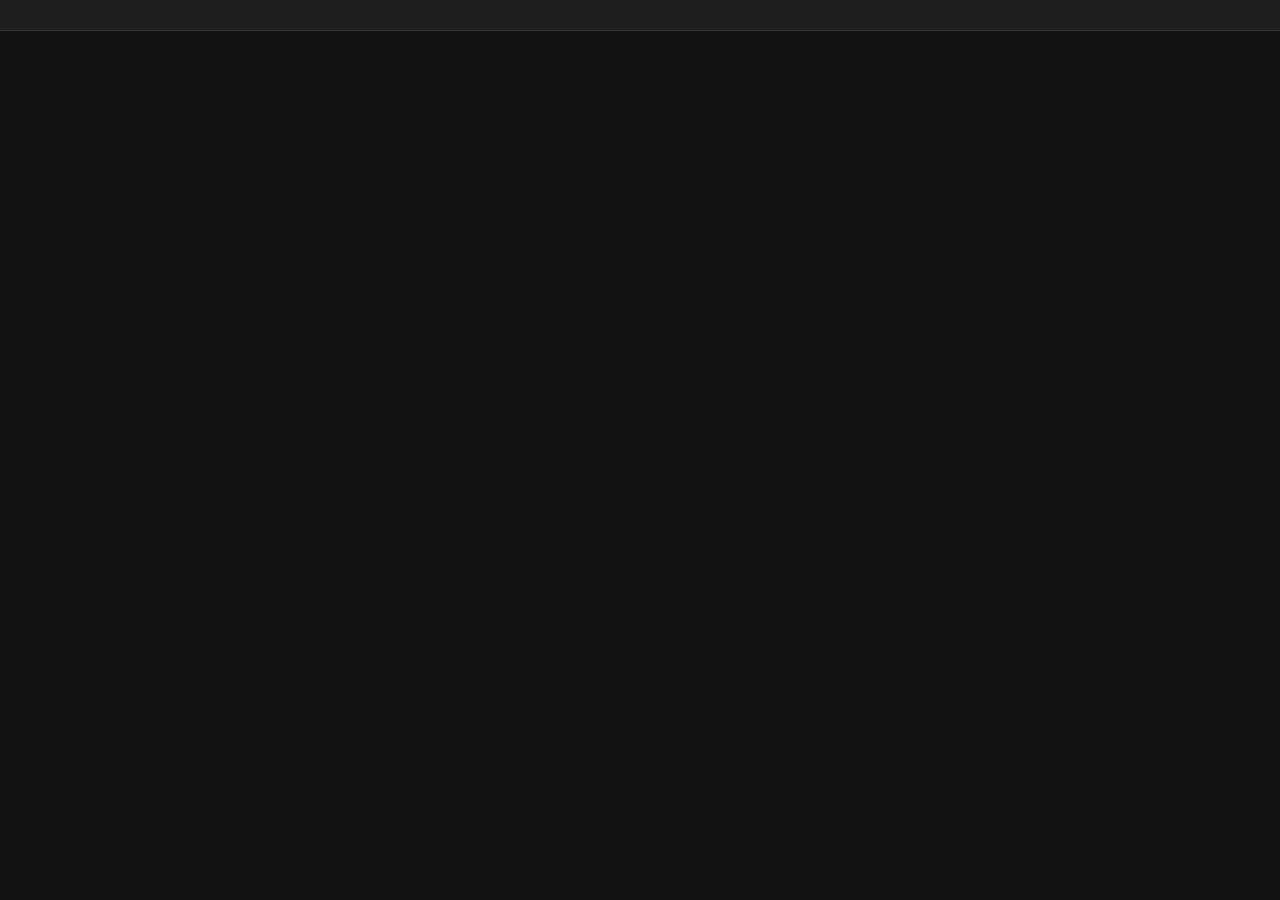
==== index.html @ a0a4b26e "Update index.html" ====
<!DOCTYPE html>
<html lang="en">
<head>
<meta charset="UTF-8">
<meta name="viewport" content="width=device-width, initial-scale=1.0">
<title>Pokémon Ultimate Hub</title>
<link rel="icon" type="image/png" href="https://raw.githubusercontent.com/PokeAPI/sprites/master/sprites/items/poke-ball.png">
<style>
  :root {
    --bg: #121212;
    --card-bg: #1e1e1e;
    --text: #ffffff;
    --dim: #aaaaaa;
    --primary: #3b82f6;
    --secondary: #8b5cf6;
    --danger: #ef4444;
    --success: #10b981;
    --border: #333333;
  }
  body {
    font-family: system-ui, -apple-system, sans-serif;
    background-color: var(--bg);
    color: var(--text);
    margin: 0;
    padding: 0;
  }
  
  /* Navbar */
  nav {
    background: var(--card-bg);
    padding: 15px 20px;
    border-bottom: 1px solid var(--border);
    display: flex;
    justify-content: center;
    gap: 20px;
  }
  nav button {
    background: transparent;
    color: var(--dim);
    border: 1px solid transparent;
    font-size: 16px;
    cursor: pointer;
    padding: 8px 16px;
    border-radius: 8px;
    transition: 0.2s;
  }
  nav button:hover { color: var(--text); background: rgba(255,255,255,0.1); }
  nav button.active { color: var(--text); border-color: var(--primary); background: rgba(59, 130, 246, 0.1); }

  .view { display: none; padding: 20px; max-width: 1200px; margin: 0 auto; }
  .view.active { display: block; }

  h1, h2 { text-align: center; margin-bottom: 30px; }

  /* Home View */
  .home-container {
    display: flex;
    flex-wrap: wrap;
    justify-content: center;
    gap: 30px;
    margin-top: 50px;
  }
  .big-btn {
    background: var(--card-bg);
    border: 2px solid var(--border);
    border-radius: 16px;
    width: 300px;
    padding: 40px 20px;
    text-align: center;
    cursor: pointer;
    transition: 0.3s;
  }
  .big-btn:hover { transform: translateY(-5px); border-color: var(--primary); box-shadow: 0 10px 20px rgba(0,0,0,0.5); }
  .big-btn h2 { margin: 0 0 15px 0; color: var(--primary); }
  .big-btn.purple h2 { color: var(--secondary); }
  .big-btn.purple:hover { border-color: var(--secondary); }
  .big-btn p { color: var(--dim); margin: 0; }

  /* Search Component */
  .search-container { max-width: 600px; margin: 0 auto 30px; position: relative; }
  input[type="text"] {
    width: 100%; padding: 15px; font-size: 16px;
    background: var(--card-bg); border: 1px solid var(--border);
    color: var(--text); border-radius: 8px; box-sizing: border-box;
  }
  .search-results {
    position: absolute; top: 100%; left: 0; right: 0;
    background: var(--card-bg); border: 1px solid var(--border);
    border-top: none; border-radius: 0 0 8px 8px;
    max-height: 300px; overflow-y: auto; z-index: 10; display: none;
  }
  .search-item { display: flex; align-items: center; padding: 10px; border-bottom: 1px solid var(--border); }
  .search-item:last-child { border-bottom: none; }
  .search-item img { width: 50px; height: 50px; margin-right: 15px; }
  .search-item span { flex-grow: 1; text-transform: capitalize; font-weight: bold; }
  
  .btn-add { background: var(--success); color: white; border: none; padding: 8px 12px; border-radius: 4px; cursor: pointer; font-weight: bold; }
  .btn-add:hover { opacity: 0.9; }

  /* Counters View */
  #countersResult {
    background: var(--card-bg); border: 1px solid var(--border);
    border-radius: 12px; padding: 20px; max-width: 600px; margin: 0 auto; text-align: center;
    display: none;
  }
  .types-badges span {
    display: inline-block; padding: 5px 10px; margin: 0 5px; border-radius: 4px; font-weight: bold; text-transform: uppercase; font-size: 12px; border: 1px solid rgba(255,255,255,0.3);
  }
  .weakness-row { display: flex; align-items: center; margin-top: 15px; background: rgba(0,0,0,0.2); padding: 10px; border-radius: 8px; text-align: left; }
  .w-label { width: 80px; font-weight: bold; font-size: 14px; }
  .w-types { flex-grow: 1; display: flex; flex-wrap: wrap; gap: 5px; }
  .w-types span { font-size: 12px; padding: 3px 8px; border-radius: 4px; background: #333; }

  /* Team Builder View */
  .team-grid { display: grid; grid-template-columns: repeat(auto-fill, minmax(320px, 1fr)); gap: 20px; }
  .poke-card { background: var(--card-bg); border: 1px solid var(--border); border-radius: 8px; padding: 15px; }
  .poke-header { display: flex; align-items: center; margin-bottom: 15px; }
  .poke-header img { width: 80px; height: 80px; }
  .poke-info { flex-grow: 1; margin-left: 10px; }
  .poke-info h3 { margin: 0 0 5px 0; text-transform: capitalize; }
  .level-input { width: 50px; background: #000; color: #fff; border: 1px solid var(--border); padding: 4px; text-align: center; border-radius: 4px; }
  
  .stats-table { width: 100%; border-collapse: collapse; font-size: 13px; }
  .stats-table th, .stats-table td { text-align: center; padding: 4px 2px; }
  .stats-table th { color: var(--dim); font-weight: normal; }
  .stats-table td.stat-name { text-align: left; font-weight: bold; }
  .stats-table input { width: 45px; background: #000; color: #fff; border: 1px solid var(--border); padding: 4px; text-align: center; border-radius: 4px; }
  .final-stat { font-weight: bold; color: var(--primary); font-size: 15px; }
  .remove-btn { background: var(--danger); color: white; border: none; width: 100%; padding: 8px; margin-top: 15px; border-radius: 4px; cursor: pointer; font-weight: bold; }

</style>
</head>
<body>

<nav id="navbar">
  <button onclick="switchView('home')"
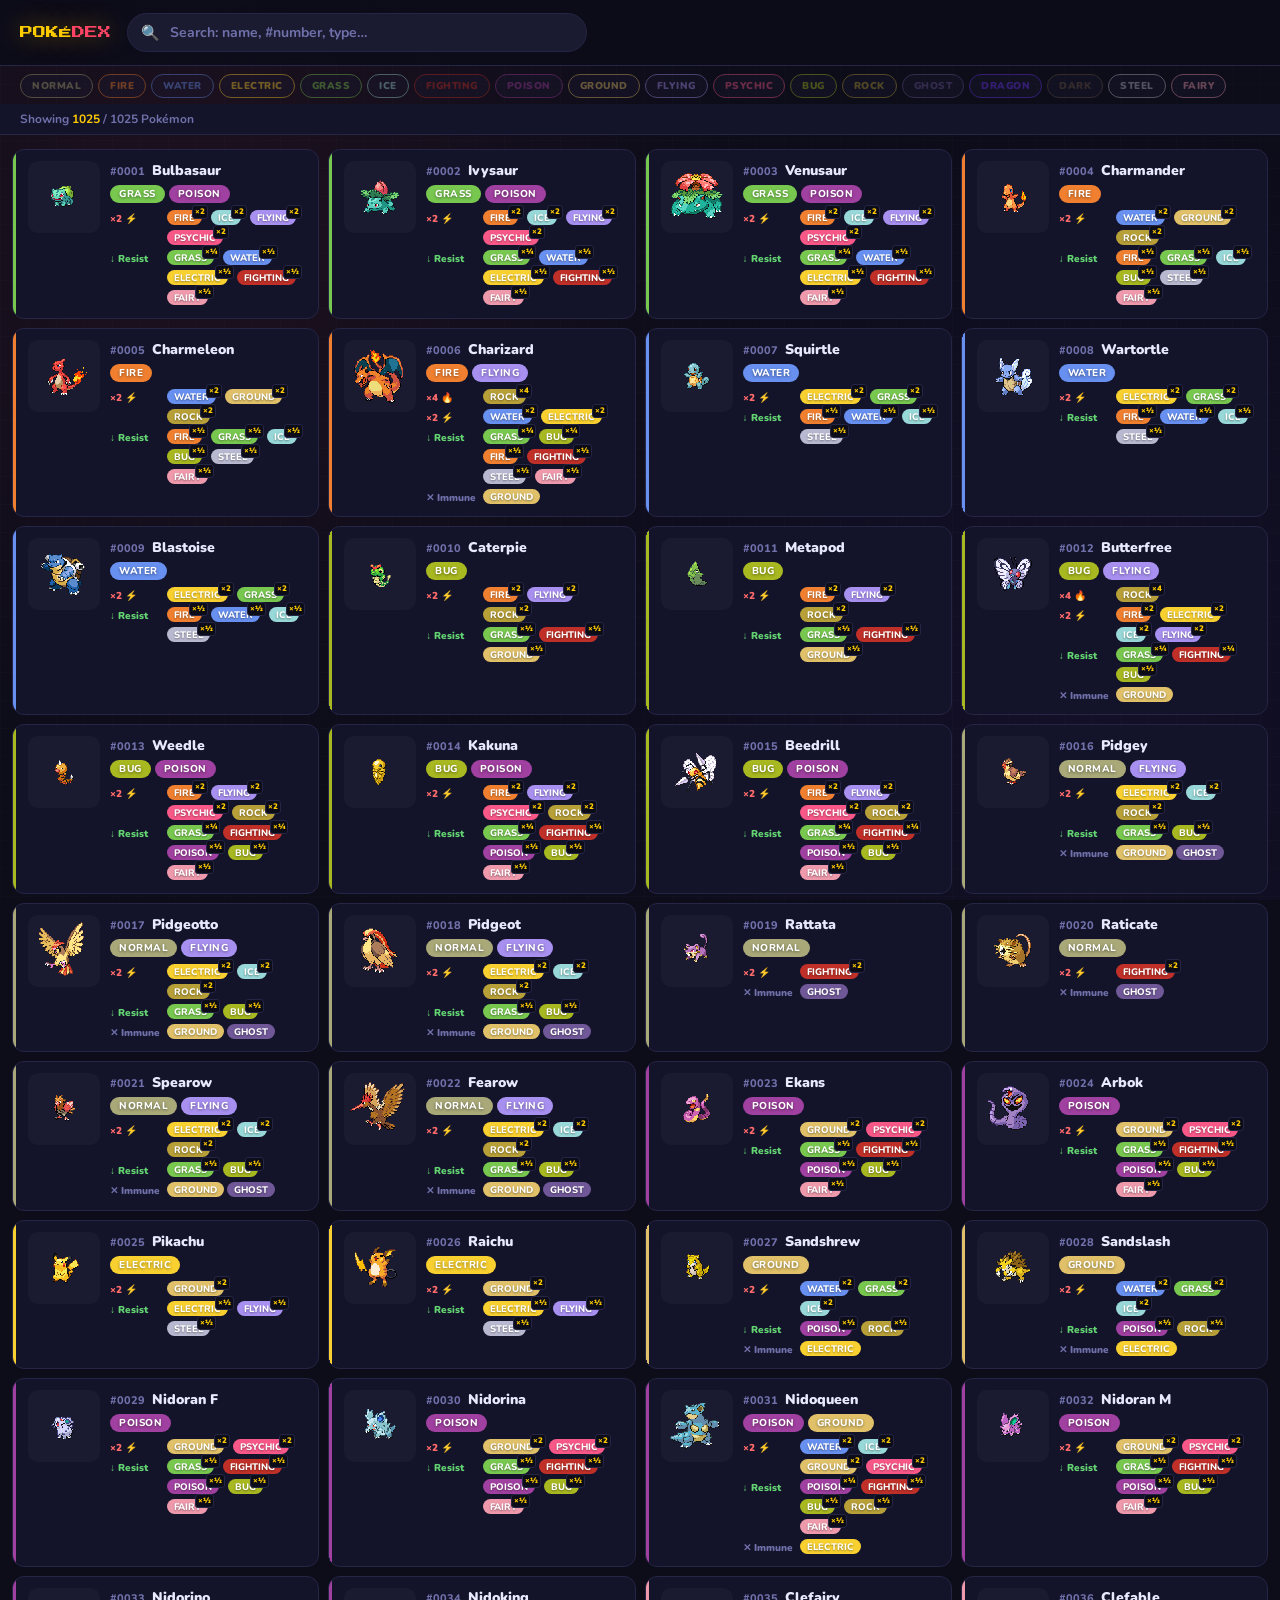
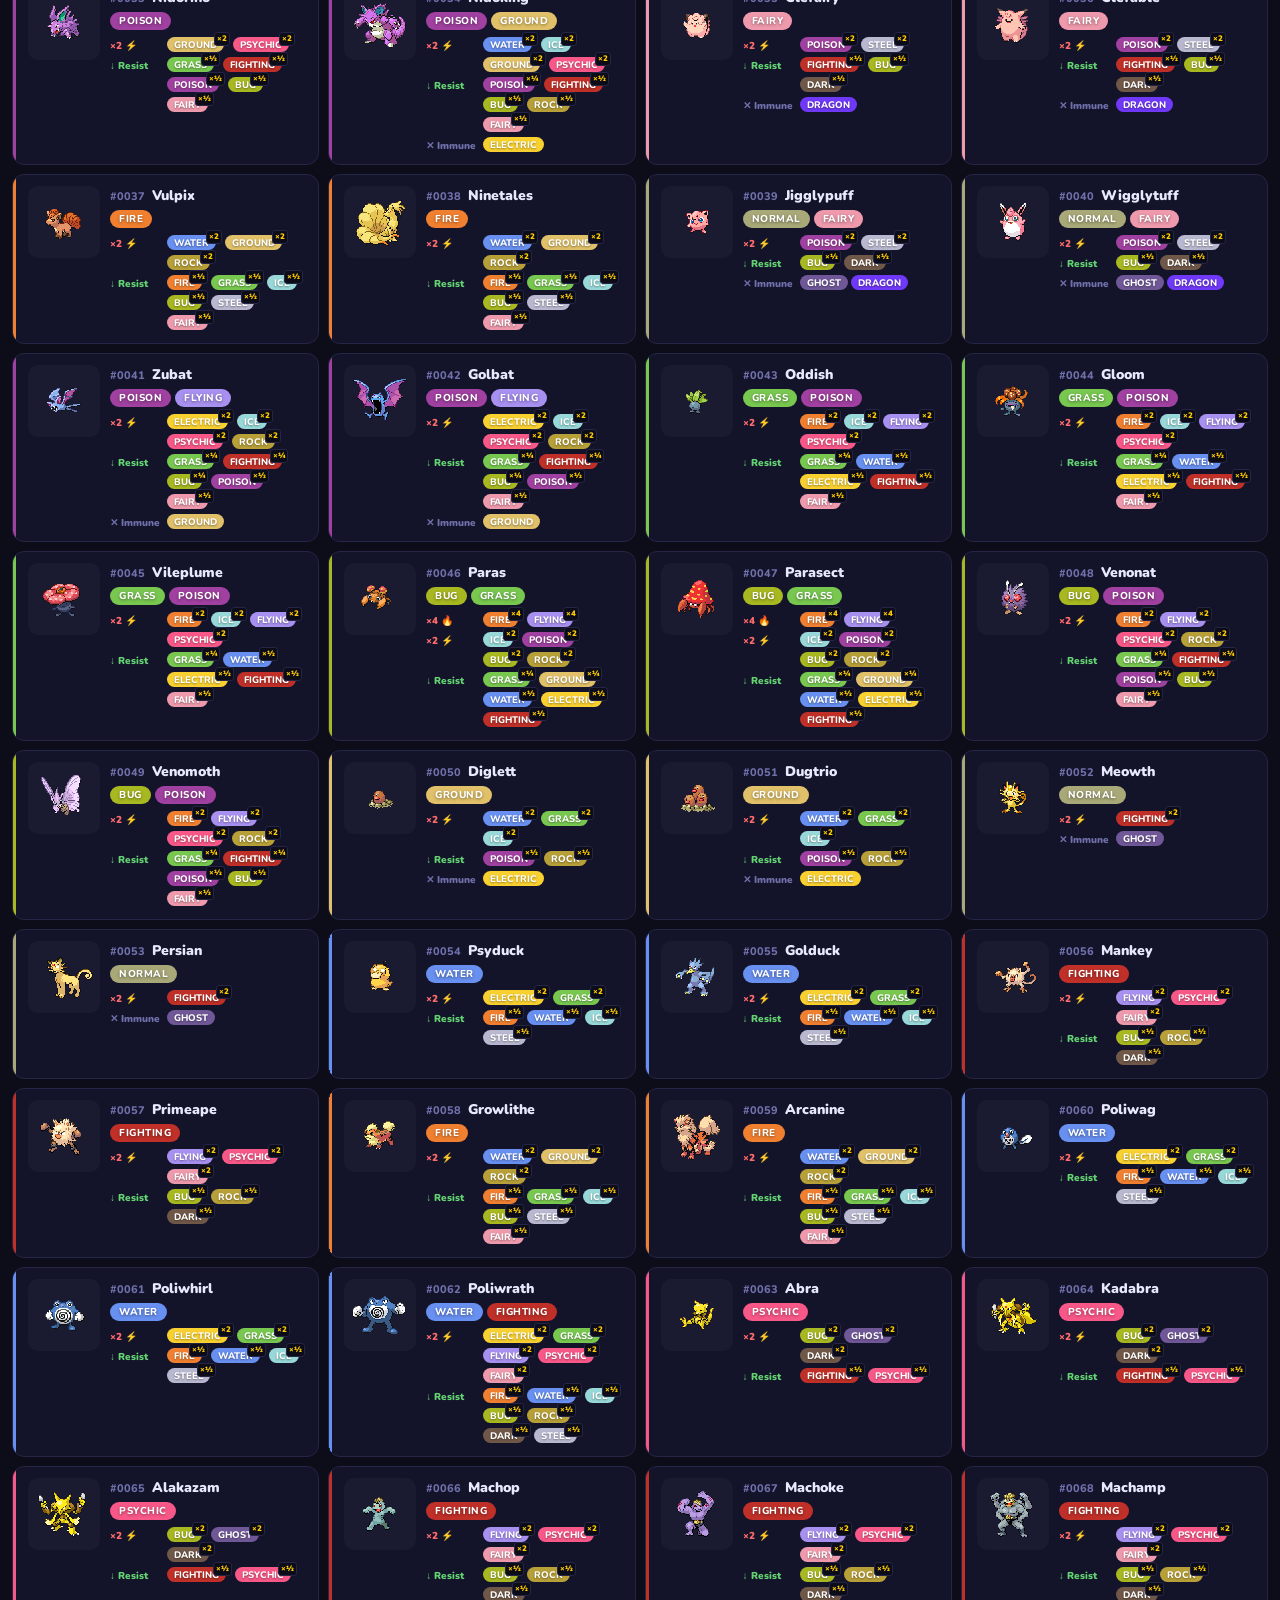
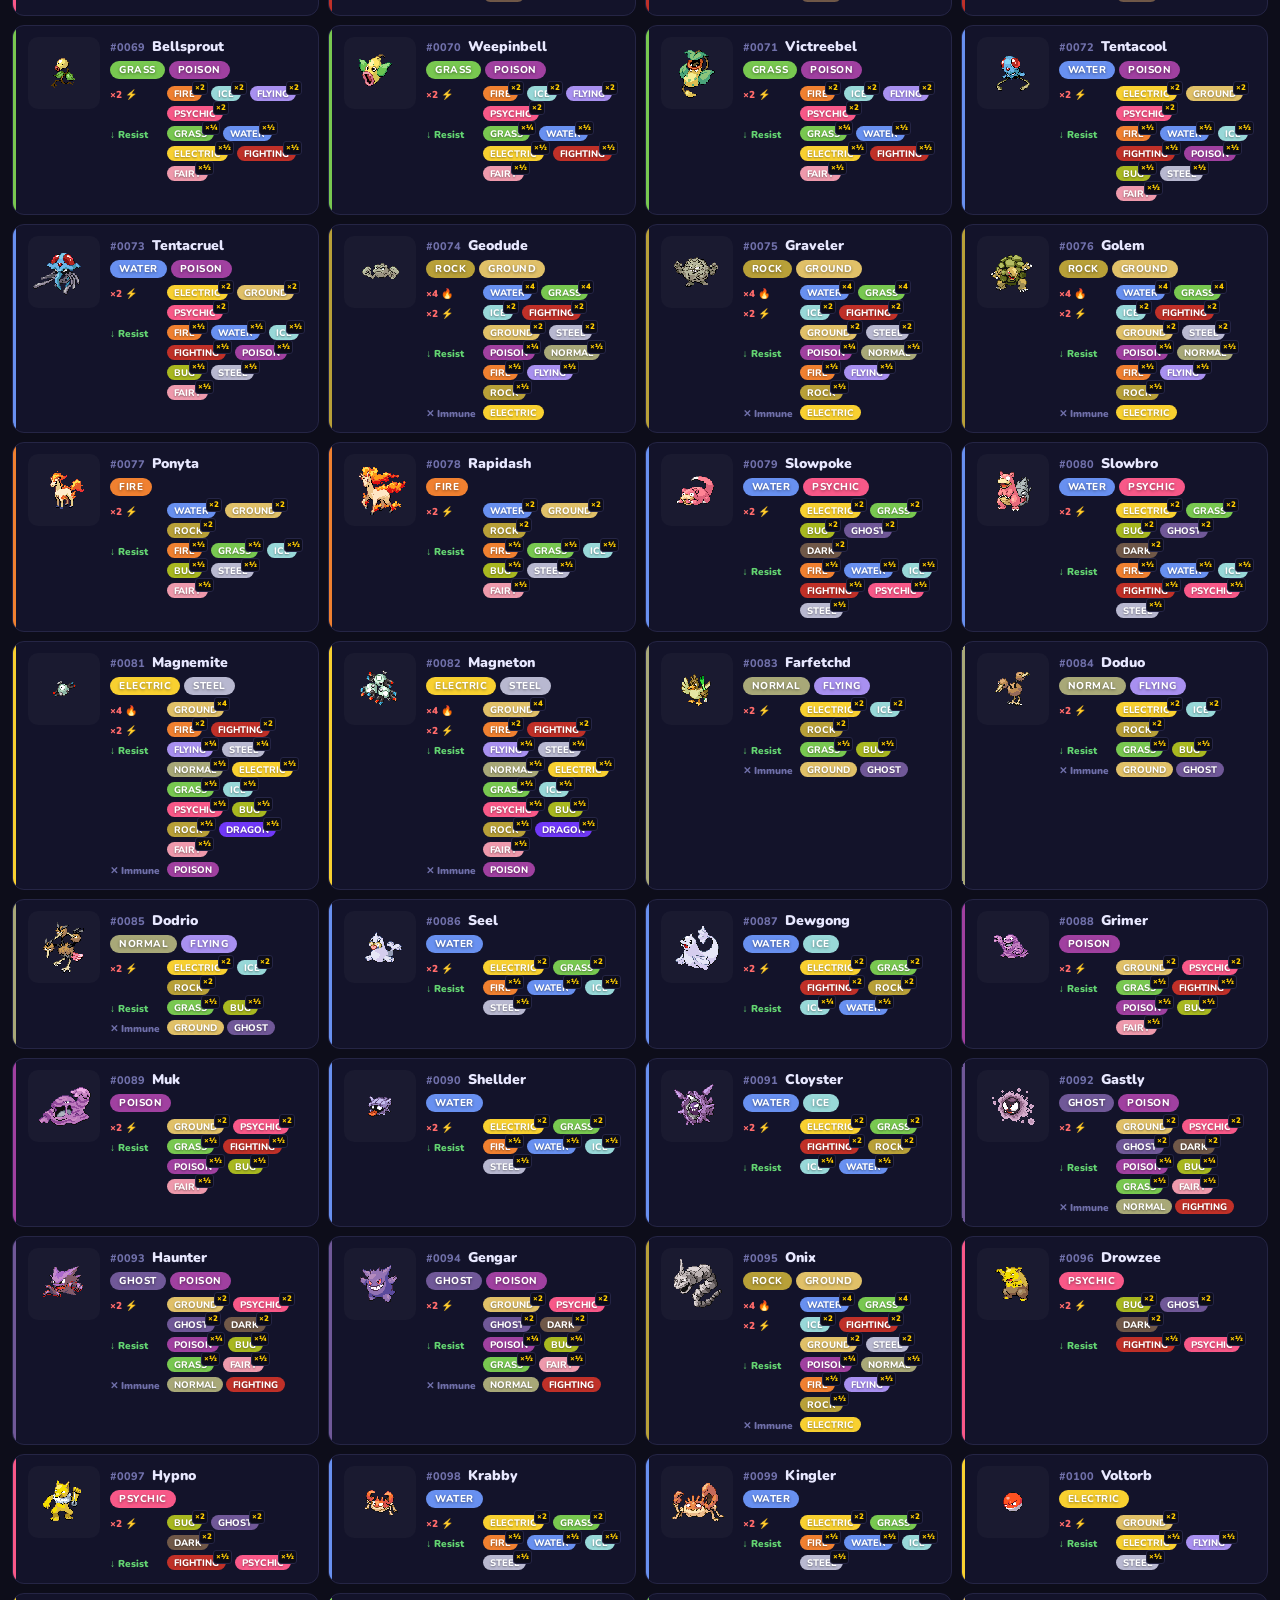
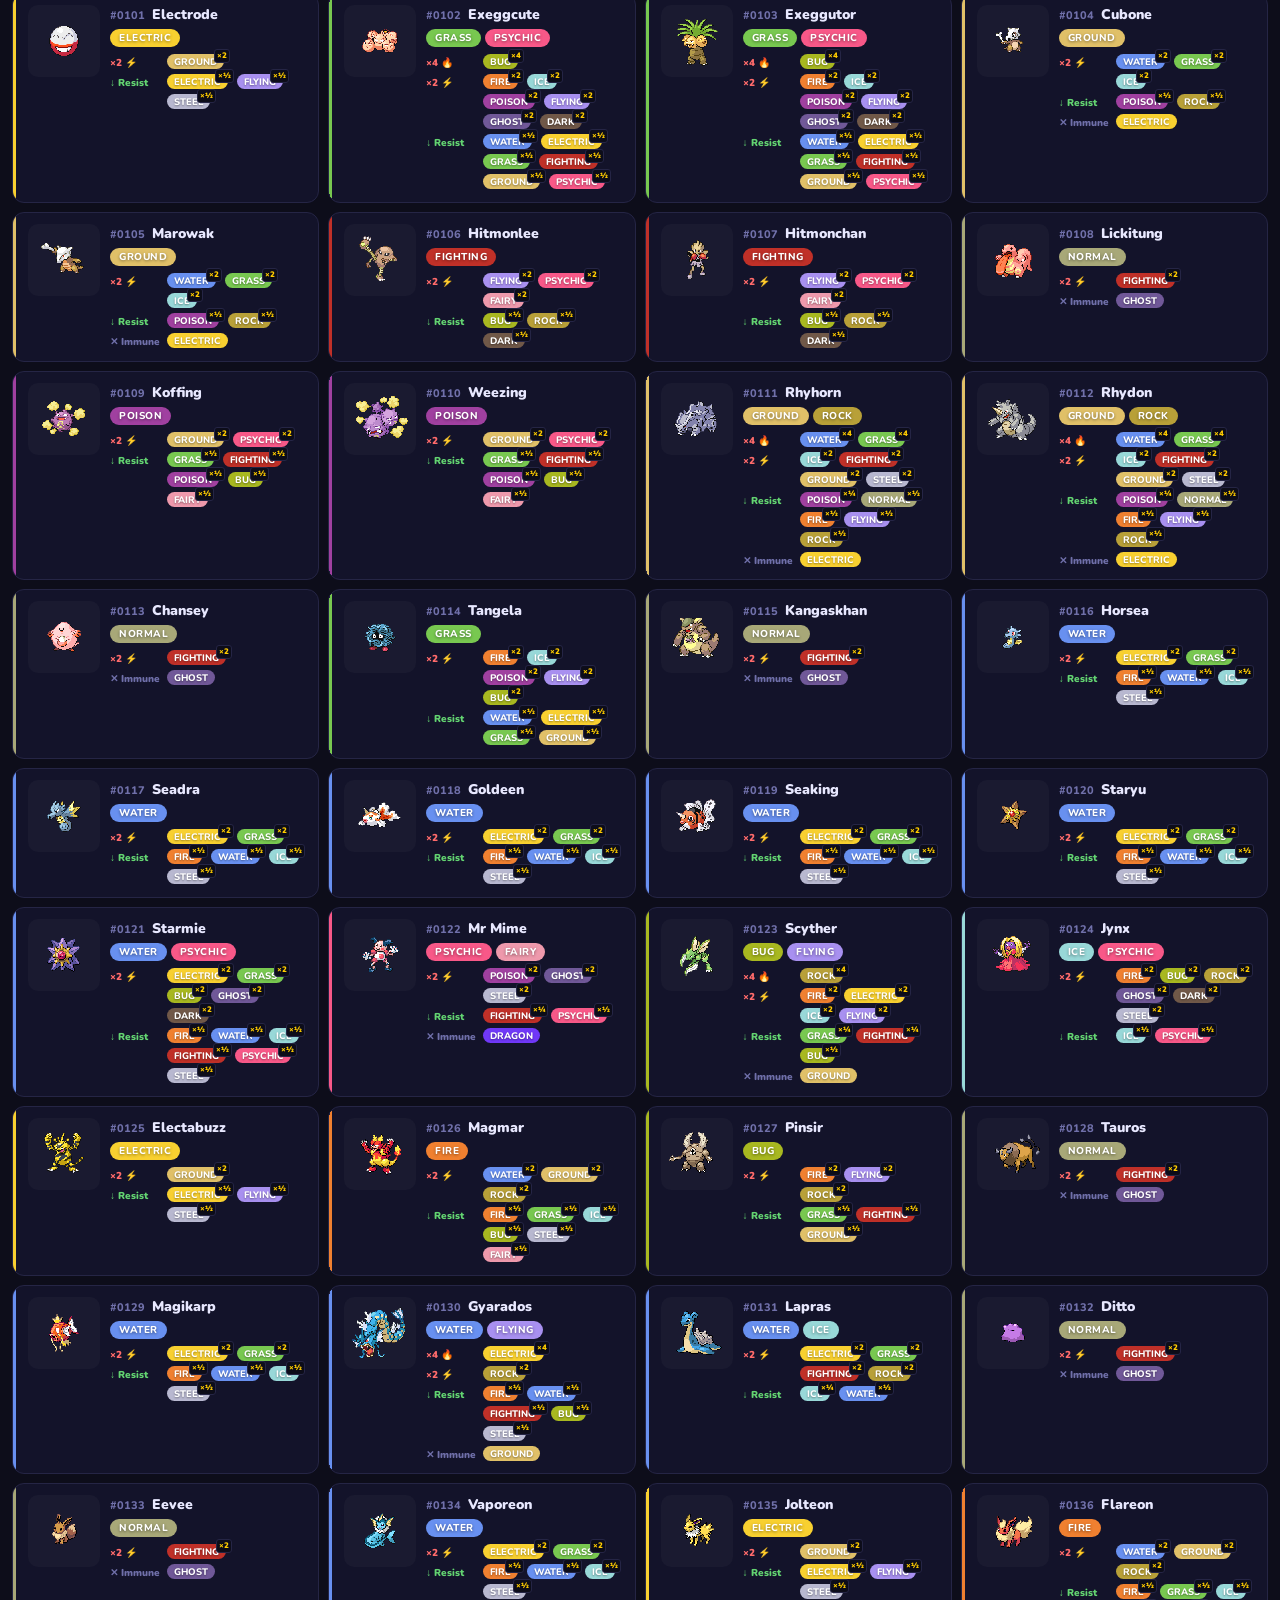
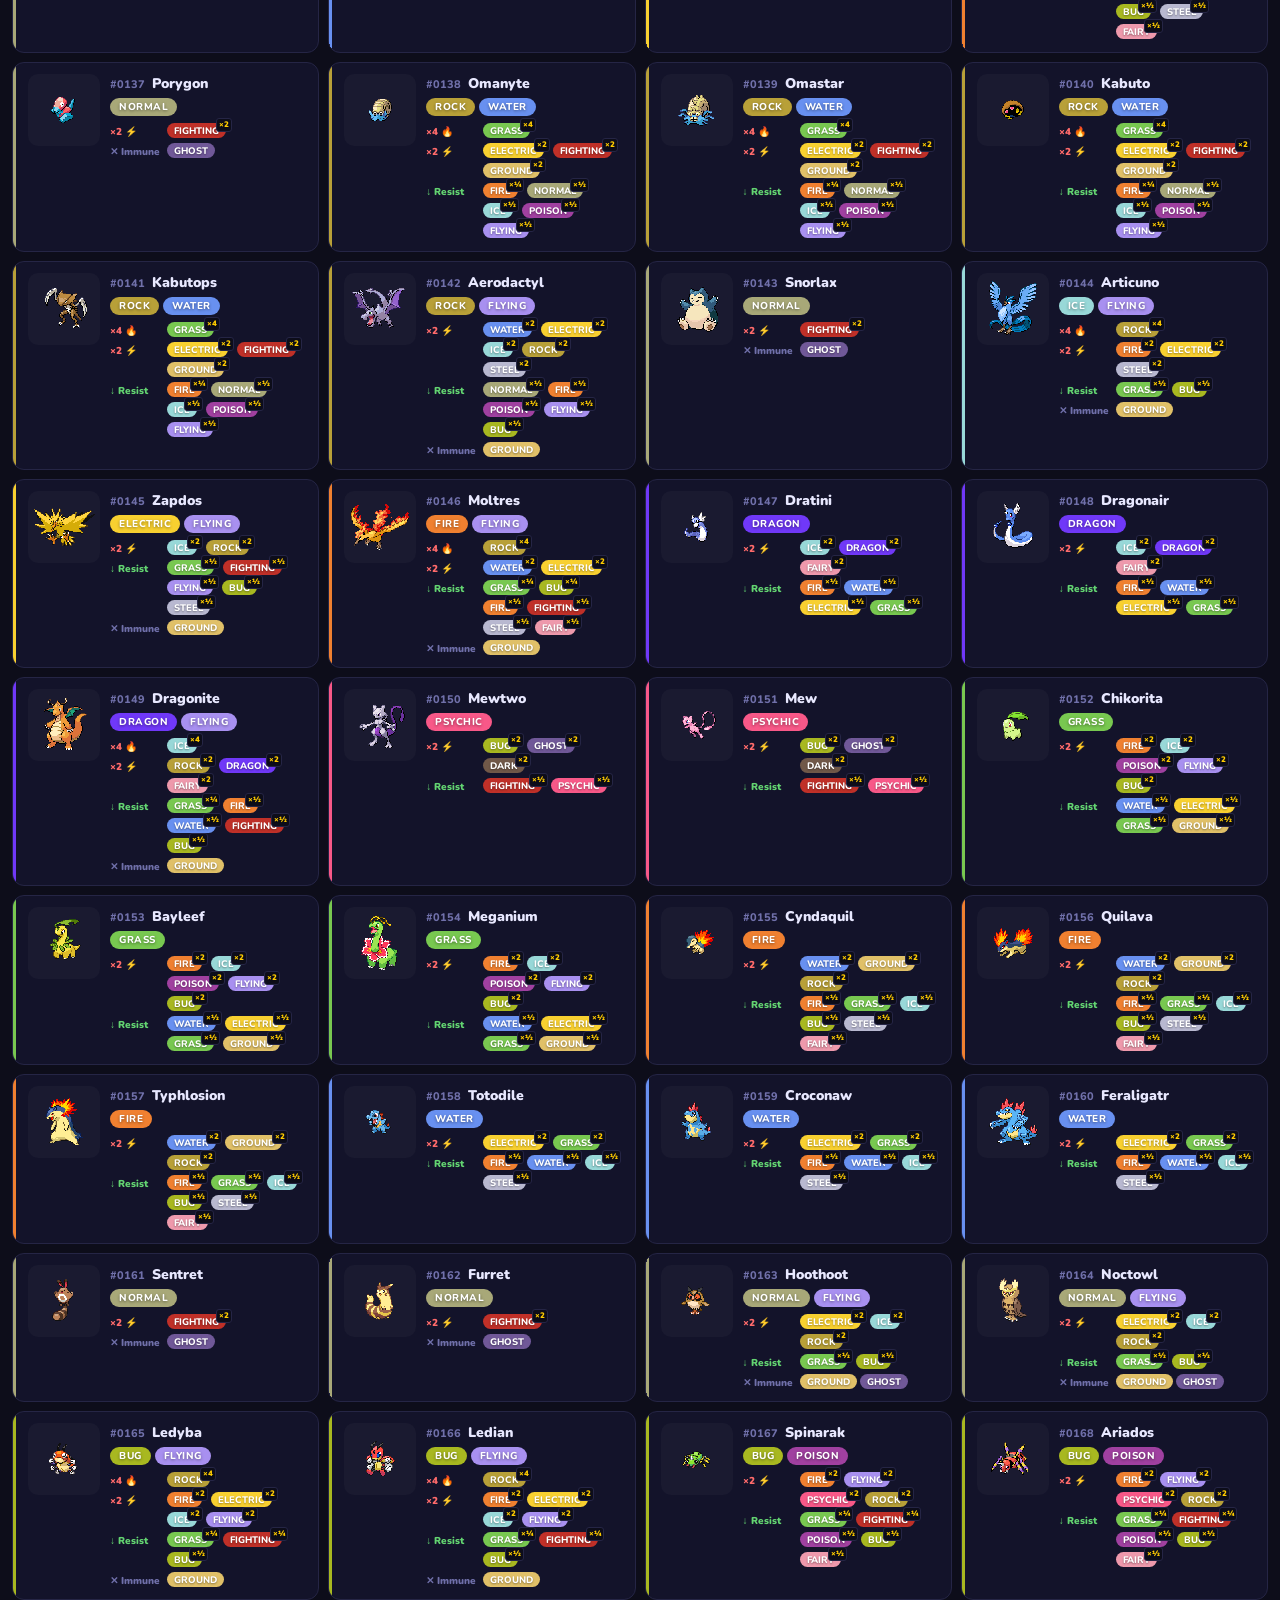
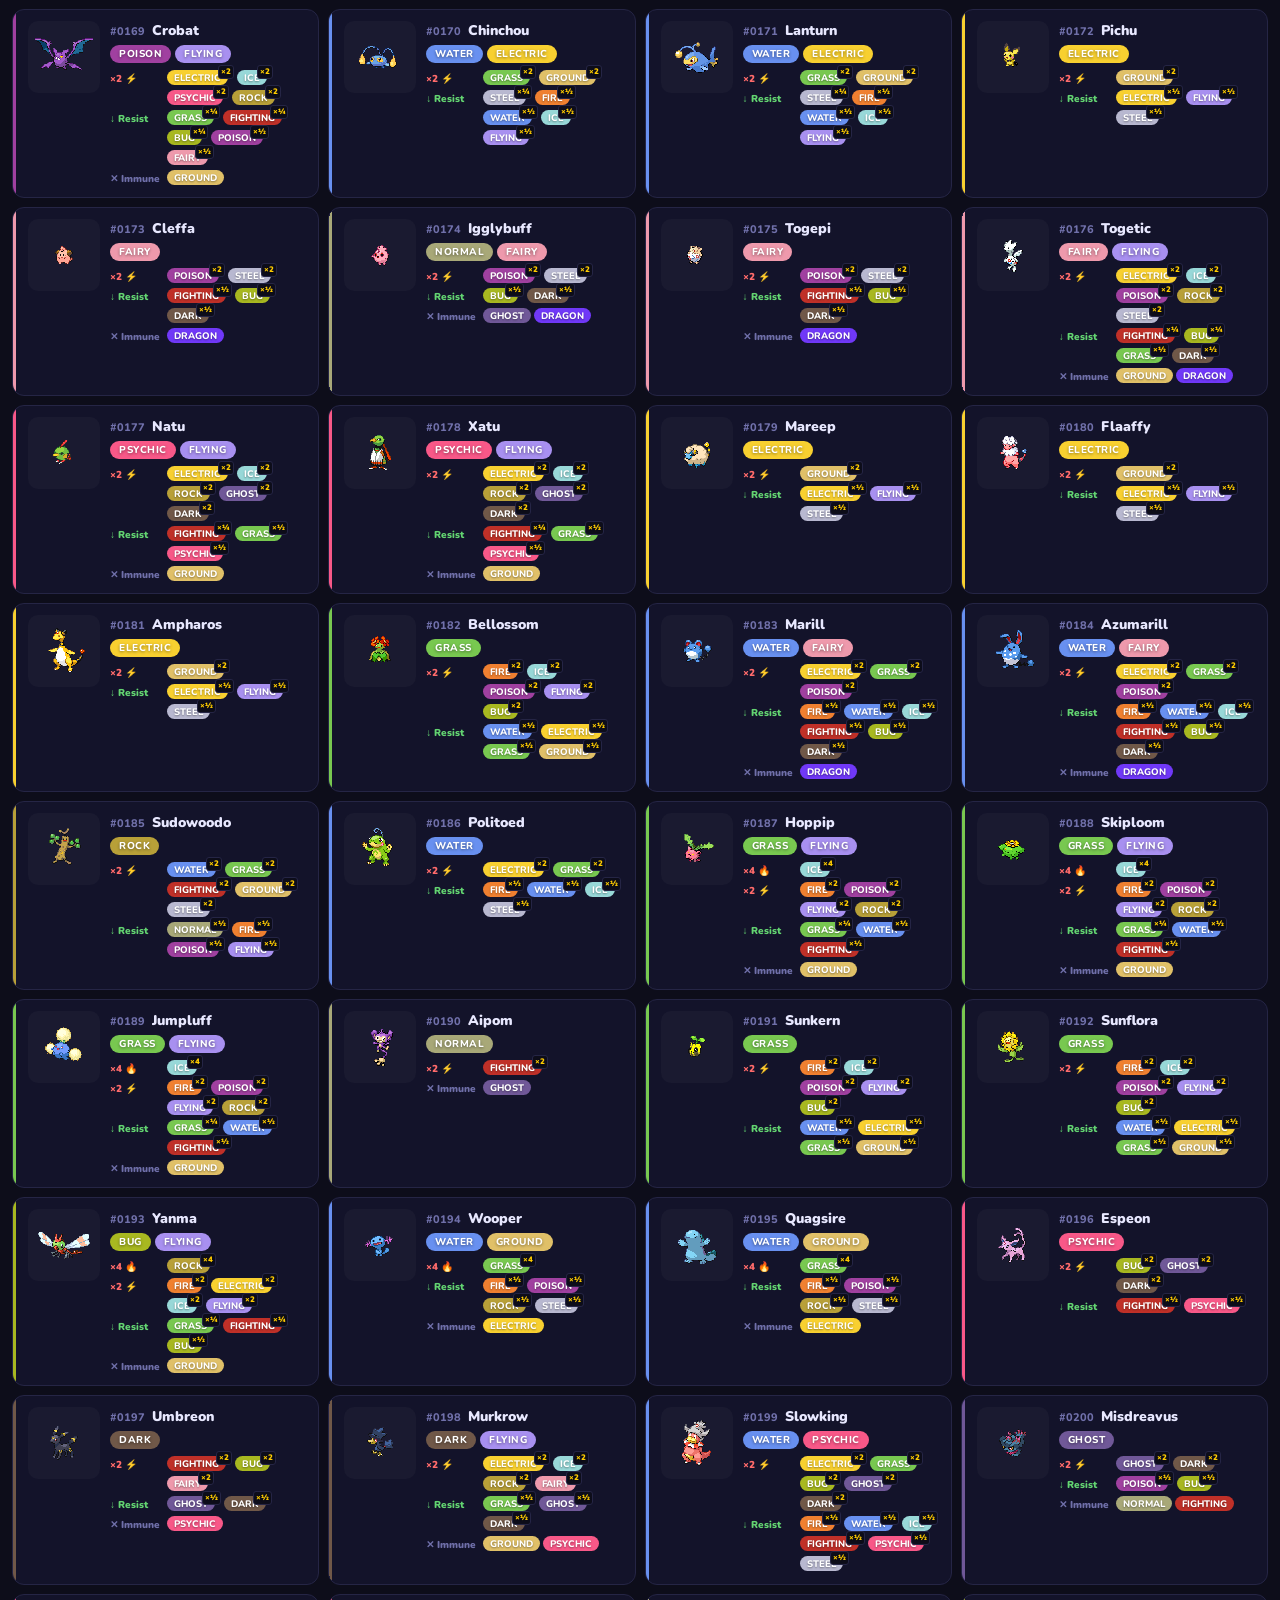
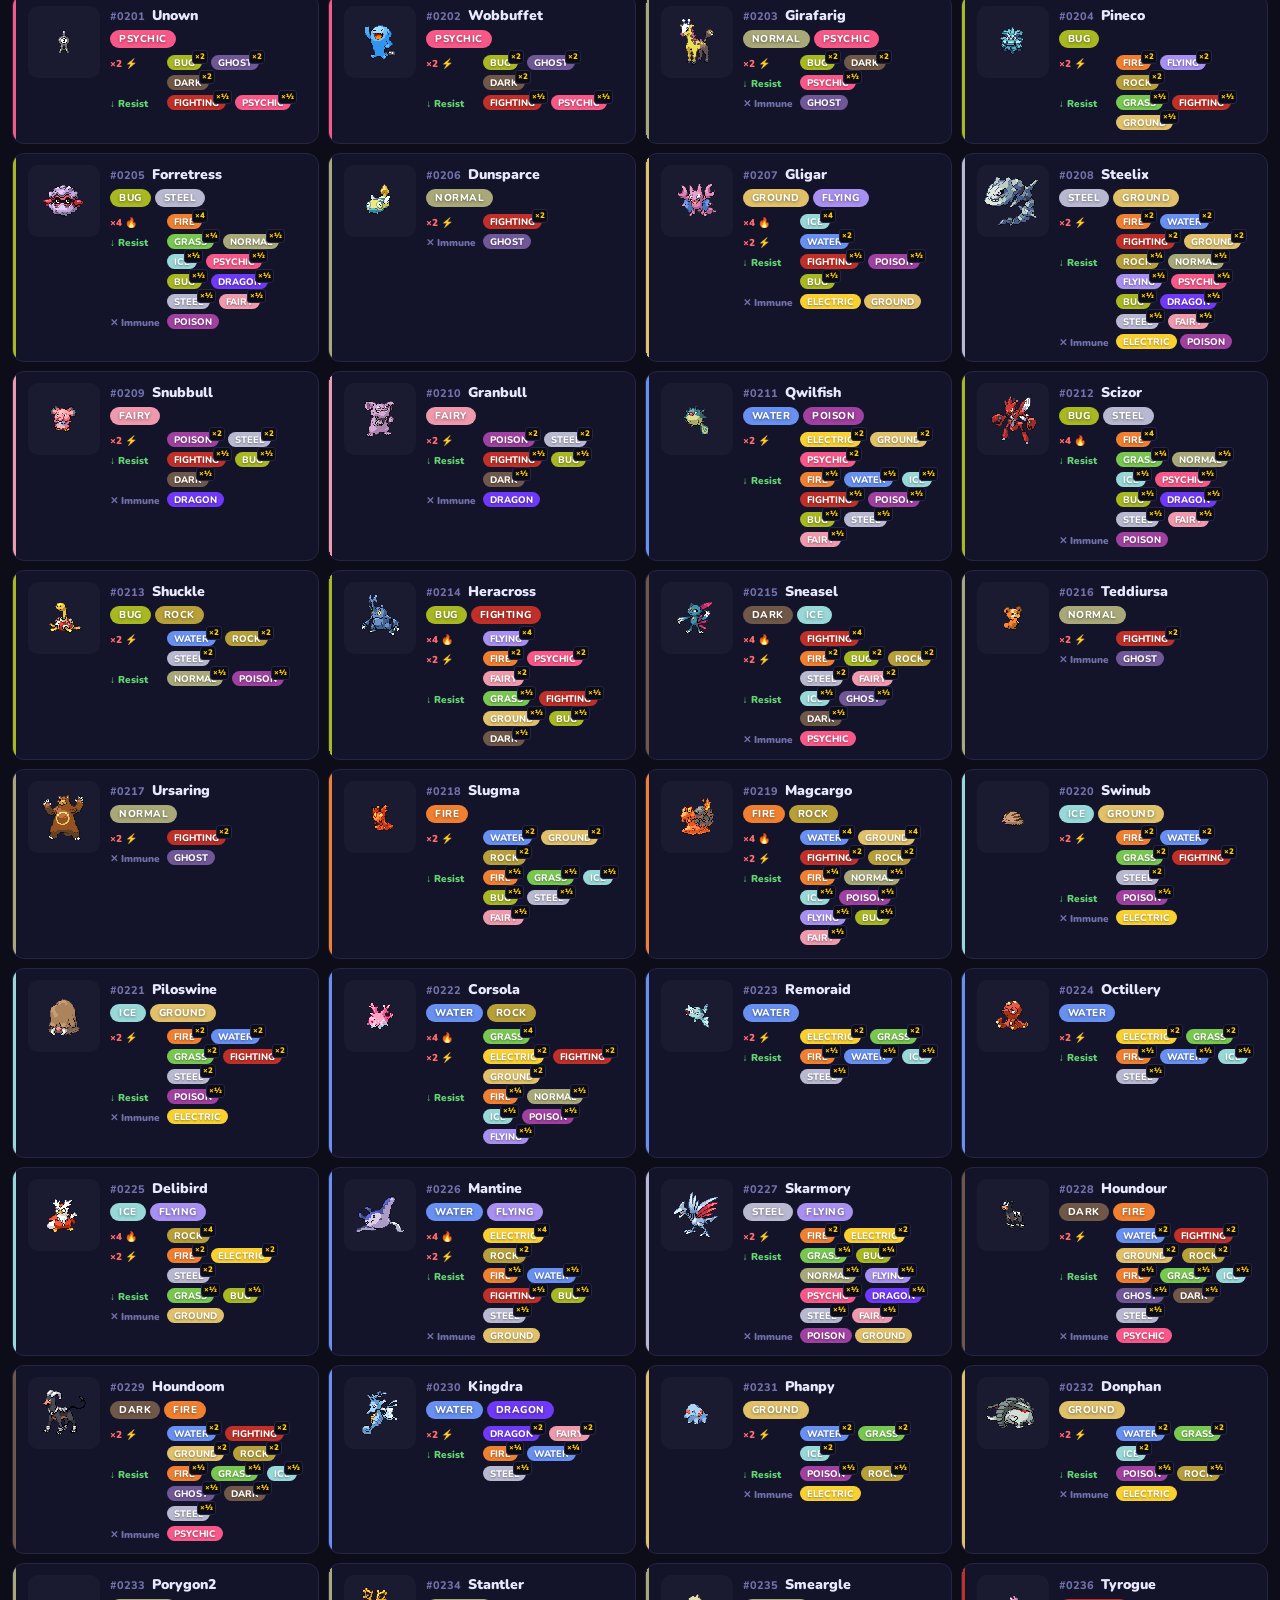
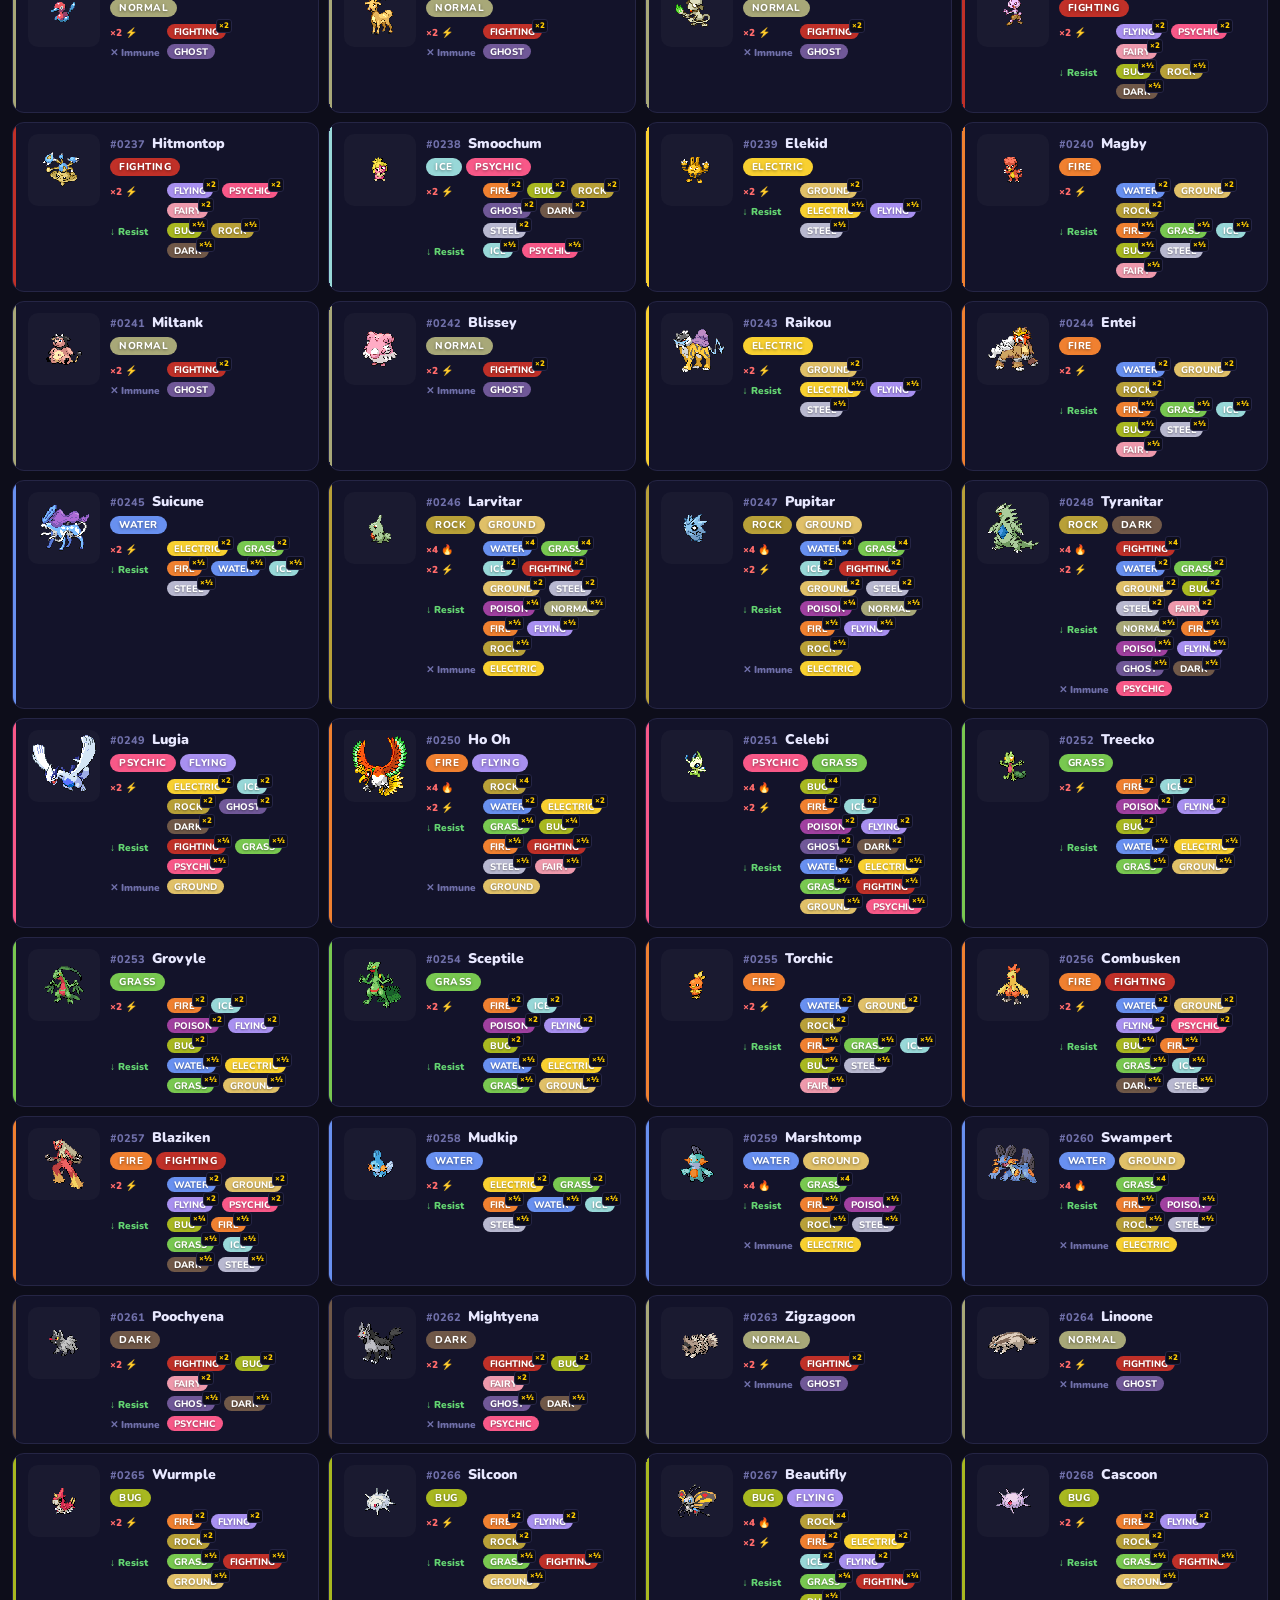
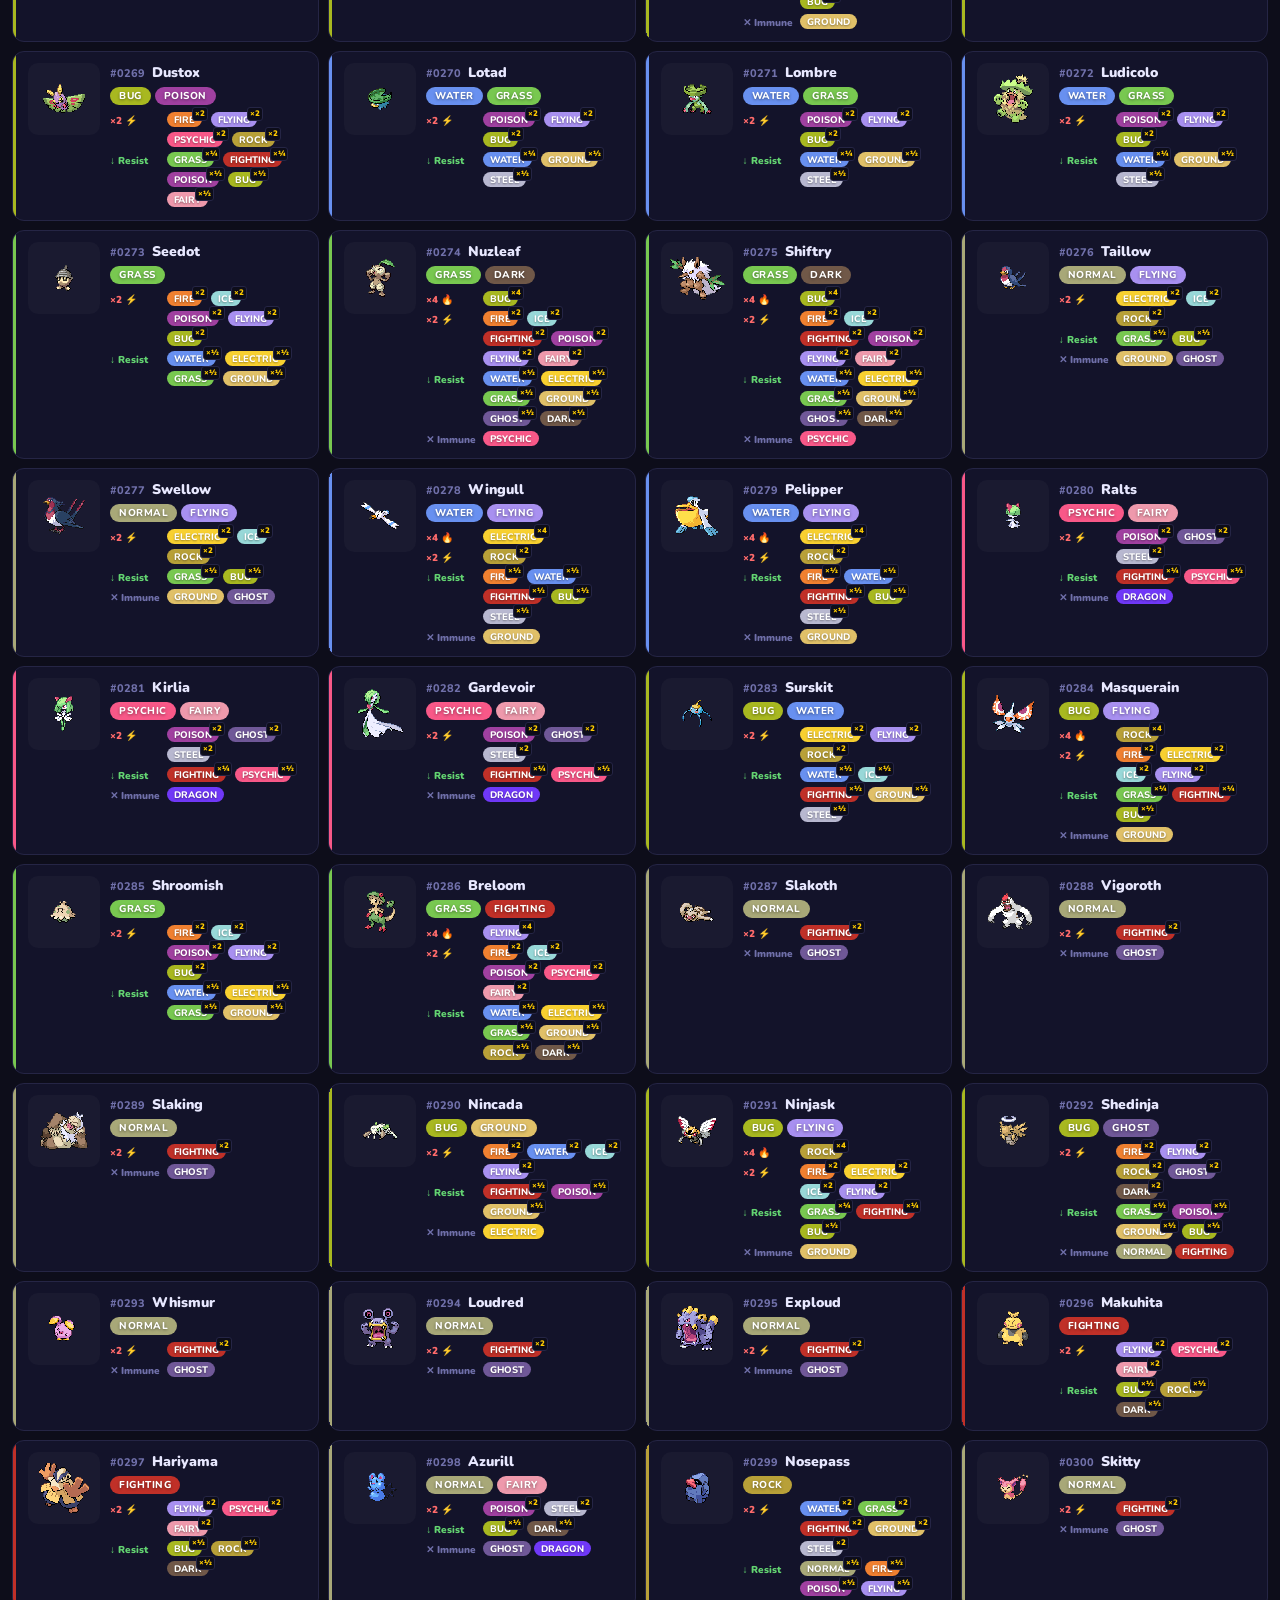
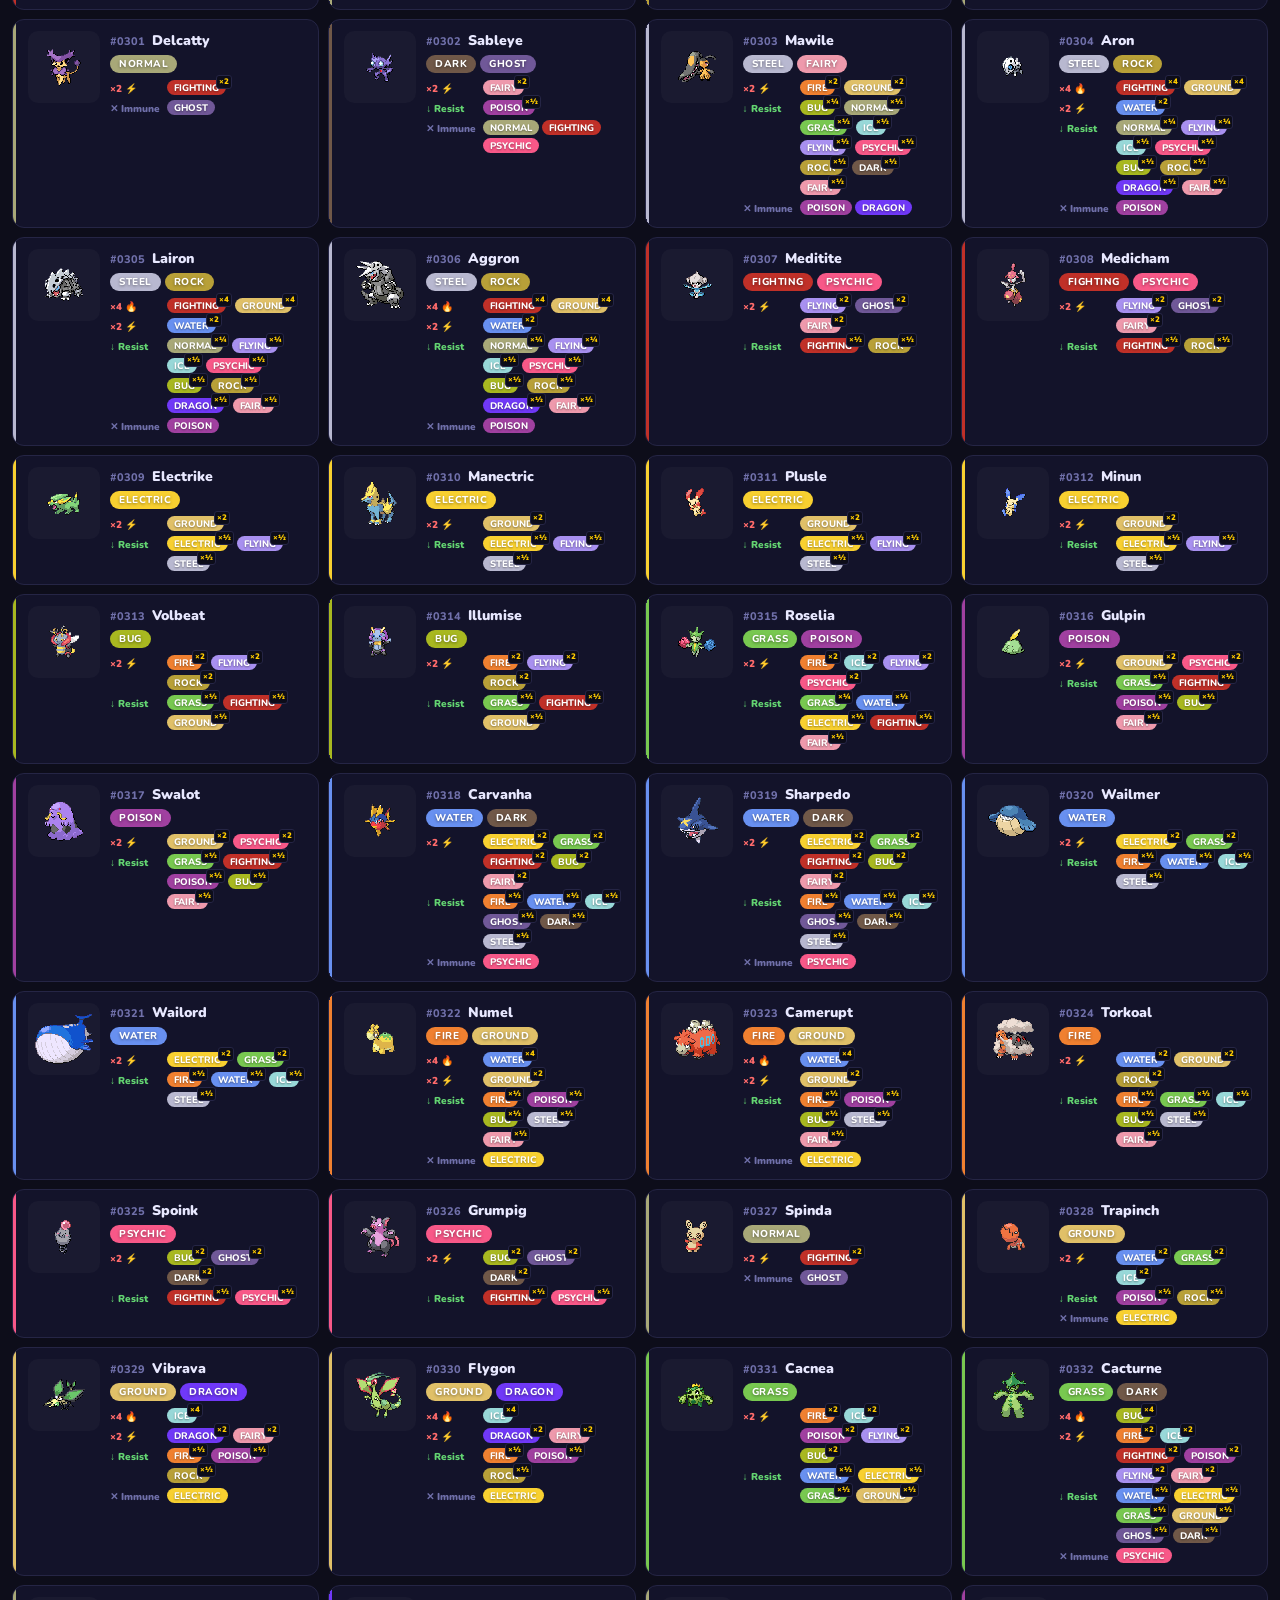
==== commit 8c467d46: "Update index.html" ====
--- a/index.html
+++ b/index.html
@@ -2,135 +2,233 @@
 <html lang="en">
 <head>
 <meta charset="UTF-8">
-<meta name="viewport" content="width=device-width, initial-scale=1.0">
-<title>Pokémon Ultimate Hub</title>
-<link rel="icon" type="image/png" href="https://raw.githubusercontent.com/PokeAPI/sprites/master/sprites/items/poke-ball.png">
+<meta name="viewport" content="width=device-width,initial-scale=1.0">
+<title>Pokédex — Type Chart</title>
+<link rel="icon" type="image/png" href="[data-uri]">
+<link href="https://fonts.googleapis.com/css2?family=Press+Start+2P&family=Nunito:wght@400;700;800;900&display=swap" rel="stylesheet">
 <style>
-  :root {
-    --bg: #121212;
-    --card-bg: #1e1e1e;
-    --text: #ffffff;
-    --dim: #aaaaaa;
-    --primary: #3b82f6;
-    --secondary: #8b5cf6;
-    --danger: #ef4444;
-    --success: #10b981;
-    --border: #333333;
-  }
-  body {
-    font-family: system-ui, -apple-system, sans-serif;
-    background-color: var(--bg);
-    color: var(--text);
-    margin: 0;
-    padding: 0;
-  }
-  
-  /* Navbar */
-  nav {
-    background: var(--card-bg);
-    padding: 15px 20px;
-    border-bottom: 1px solid var(--border);
-    display: flex;
-    justify-content: center;
-    gap: 20px;
-  }
-  nav button {
-    background: transparent;
-    color: var(--dim);
-    border: 1px solid transparent;
-    font-size: 16px;
-    cursor: pointer;
-    padding: 8px 16px;
-    border-radius: 8px;
-    transition: 0.2s;
-  }
-  nav button:hover { color: var(--text); background: rgba(255,255,255,0.1); }
-  nav button.active { color: var(--text); border-color: var(--primary); background: rgba(59, 130, 246, 0.1); }
-
-  .view { display: none; padding: 20px; max-width: 1200px; margin: 0 auto; }
-  .view.active { display: block; }
-
-  h1, h2 { text-align: center; margin-bottom: 30px; }
-
-  /* Home View */
-  .home-container {
-    display: flex;
-    flex-wrap: wrap;
-    justify-content: center;
-    gap: 30px;
-    margin-top: 50px;
-  }
-  .big-btn {
-    background: var(--card-bg);
-    border: 2px solid var(--border);
-    border-radius: 16px;
-    width: 300px;
-    padding: 40px 20px;
-    text-align: center;
-    cursor: pointer;
-    transition: 0.3s;
-  }
-  .big-btn:hover { transform: translateY(-5px); border-color: var(--primary); box-shadow: 0 10px 20px rgba(0,0,0,0.5); }
-  .big-btn h2 { margin: 0 0 15px 0; color: var(--primary); }
-  .big-btn.purple h2 { color: var(--secondary); }
-  .big-btn.purple:hover { border-color: var(--secondary); }
-  .big-btn p { color: var(--dim); margin: 0; }
-
-  /* Search Component */
-  .search-container { max-width: 600px; margin: 0 auto 30px; position: relative; }
-  input[type="text"] {
-    width: 100%; padding: 15px; font-size: 16px;
-    background: var(--card-bg); border: 1px solid var(--border);
-    color: var(--text); border-radius: 8px; box-sizing: border-box;
-  }
-  .search-results {
-    position: absolute; top: 100%; left: 0; right: 0;
-    background: var(--card-bg); border: 1px solid var(--border);
-    border-top: none; border-radius: 0 0 8px 8px;
-    max-height: 300px; overflow-y: auto; z-index: 10; display: none;
-  }
-  .search-item { display: flex; align-items: center; padding: 10px; border-bottom: 1px solid var(--border); }
-  .search-item:last-child { border-bottom: none; }
-  .search-item img { width: 50px; height: 50px; margin-right: 15px; }
-  .search-item span { flex-grow: 1; text-transform: capitalize; font-weight: bold; }
-  
-  .btn-add { background: var(--success); color: white; border: none; padding: 8px 12px; border-radius: 4px; cursor: pointer; font-weight: bold; }
-  .btn-add:hover { opacity: 0.9; }
-
-  /* Counters View */
-  #countersResult {
-    background: var(--card-bg); border: 1px solid var(--border);
-    border-radius: 12px; padding: 20px; max-width: 600px; margin: 0 auto; text-align: center;
-    display: none;
-  }
-  .types-badges span {
-    display: inline-block; padding: 5px 10px; margin: 0 5px; border-radius: 4px; font-weight: bold; text-transform: uppercase; font-size: 12px; border: 1px solid rgba(255,255,255,0.3);
-  }
-  .weakness-row { display: flex; align-items: center; margin-top: 15px; background: rgba(0,0,0,0.2); padding: 10px; border-radius: 8px; text-align: left; }
-  .w-label { width: 80px; font-weight: bold; font-size: 14px; }
-  .w-types { flex-grow: 1; display: flex; flex-wrap: wrap; gap: 5px; }
-  .w-types span { font-size: 12px; padding: 3px 8px; border-radius: 4px; background: #333; }
-
-  /* Team Builder View */
-  .team-grid { display: grid; grid-template-columns: repeat(auto-fill, minmax(320px, 1fr)); gap: 20px; }
-  .poke-card { background: var(--card-bg); border: 1px solid var(--border); border-radius: 8px; padding: 15px; }
-  .poke-header { display: flex; align-items: center; margin-bottom: 15px; }
-  .poke-header img { width: 80px; height: 80px; }
-  .poke-info { flex-grow: 1; margin-left: 10px; }
-  .poke-info h3 { margin: 0 0 5px 0; text-transform: capitalize; }
-  .level-input { width: 50px; background: #000; color: #fff; border: 1px solid var(--border); padding: 4px; text-align: center; border-radius: 4px; }
-  
-  .stats-table { width: 100%; border-collapse: collapse; font-size: 13px; }
-  .stats-table th, .stats-table td { text-align: center; padding: 4px 2px; }
-  .stats-table th { color: var(--dim); font-weight: normal; }
-  .stats-table td.stat-name { text-align: left; font-weight: bold; }
-  .stats-table input { width: 45px; background: #000; color: #fff; border: 1px solid var(--border); padding: 4px; text-align: center; border-radius: 4px; }
-  .final-stat { font-weight: bold; color: var(--primary); font-size: 15px; }
-  .remove-btn { background: var(--danger); color: white; border: none; width: 100%; padding: 8px; margin-top: 15px; border-radius: 4px; cursor: pointer; font-weight: bold; }
-
+:root {
+  --bg:#0d0d1a; --surf:#13132a; --surf2:#1a1a30;
+  --brd:#252545; --txt:#e8e8ff; --dim:#7070aa;
+  --red:#ff4466; --yel:#ffcc00; --r:12px;
+}
+*{box-sizing:border-box;margin:0;padding:0}
+body{background:var(--bg);color:var(--txt);font-family:'Nunito',sans-serif;min-height:100vh}
+body::before{
+  content:'';position:fixed;inset:0;pointer-events:none;z-index:0;
+  background:
+    radial-gradient(circle at 15% 25%,rgba(255,68,102,.07) 0,transparent 45%),
+    radial-gradient(circle at 85% 75%,rgba(112,56,248,.07) 0,transparent 45%),
+    linear-gradient(rgba(255,255,255,.012) 1px,transparent 1px),
+    linear-gradient(90deg,rgba(255,255,255,.012) 1px,transparent 1px);
+  background-size:100% 100%,100% 100%,28px 28px,28px 28px;
+}
+
+/* HEADER */
+header{
+  position:sticky;top:0;z-index:100;
+  background:rgba(13,13,26,.97);backdrop-filter:blur(16px);
+  border-bottom:1px solid var(--brd);
+  padding:13px 20px;display:flex;align-items:center;gap:16px;flex-wrap:wrap;
+}
+.logo{font-family:'Press Start 2P',monospace;font-size:13px;color:var(--yel);
+  text-shadow:0 0 24px rgba(255,204,0,.5);white-space:nowrap;}
+.logo span{color:var(--red)}
+.sw{flex:1;min-width:180px;max-width:460px;position:relative}
+#search{
+  width:100%;background:var(--surf2);border:1.5px solid var(--brd);border-radius:50px;
+  color:var(--txt);font-family:'Nunito',sans-serif;font-size:14px;font-weight:700;
+  padding:9px 18px 9px 42px;outline:none;transition:border-color .2s,box-shadow .2s;
+}
+#search:focus{border-color:var(--red);box-shadow:0 0 0 3px rgba(255,68,102,.14)}
+#search::placeholder{color:var(--dim)}
+.si{position:absolute;left:14px;top:50%;transform:translateY(-50%);color:var(--dim);pointer-events:none;font-size:15px}
+
+/* TYPE FILTERS */
+.tfs{display:flex;gap:5px;flex-wrap:wrap;padding:8px 20px 6px;position:relative;z-index:1}
+.tf{
+  padding:4px 11px;border-radius:50px;border:1.5px solid transparent;
+  cursor:pointer;background:var(--surf2);
+  font-family:'Nunito',sans-serif;font-size:10px;font-weight:900;
+  text-transform:uppercase;letter-spacing:.5px;
+  transition:all .15s;opacity:.4;color:var(--txt);
+}
+.tf:hover{opacity:.78}
+.tf.on{opacity:1}
+
+/* STATS */
+.sb{
+  padding:7px 20px;display:flex;align-items:center;gap:12px;
+  position:relative;z-index:1;border-bottom:1px solid var(--brd);
+  background:var(--surf);font-size:12px;font-weight:700;color:var(--dim);
+}
+.sb strong{color:var(--yel)}
+
+/* GRID */
+main{position:relative;z-index:1;padding:14px 12px;max-width:1700px;margin:0 auto}
+#grid{display:grid;grid-template-columns:repeat(auto-fill,minmax(290px,1fr));gap:9px}
+
+/* CARD */
+.card{
+  background:var(--surf);border:1px solid var(--brd);border-radius:var(--r);
+  padding:11px 13px 11px 15px;
+  display:grid;grid-template-columns:72px 1fr;gap:10px;align-items:start;
+  transition:transform .15s,box-shadow .2s;position:relative;overflow:hidden;
+}
+.card:hover{transform:translateY(-2px);box-shadow:0 8px 28px rgba(0,0,0,.38)}
+.ab{position:absolute;left:0;top:0;bottom:0;width:3px;border-radius:12px 0 0 12px}
+
+.sw2{
+  width:72px;height:72px;background:var(--surf2);border-radius:10px;
+  display:flex;align-items:center;justify-content:center;flex-shrink:0;overflow:hidden;
+}
+.sw2 img{width:64px;height:64px;object-fit:contain;image-rendering:pixelated;transition:transform .2s}
+.card:hover .sw2 img{transform:scale(1.14)}
+
+.info{min-width:0}
+.ph{display:flex;align-items:baseline;gap:7px;margin-bottom:5px}
+.num{font-size:11px;color:var(--dim);font-weight:800}
+.pn{font-size:14px;font-weight:900;text-transform:capitalize;white-space:nowrap;overflow:hidden;text-overflow:ellipsis}
+.tr{display:flex;gap:4px;flex-wrap:wrap;margin-bottom:7px}
+.tb{padding:2px 9px;border-radius:50px;font-size:10px;font-weight:800;
+  text-transform:uppercase;letter-spacing:.5px;color:#fff;text-shadow:0 1px 3px rgba(0,0,0,.45)}
+
+/* DMG */
+.db{display:flex;flex-direction:column;gap:3px}
+.dr{display:flex;align-items:flex-start;gap:5px}
+.dl{font-size:10px;font-weight:900;white-space:nowrap;min-width:52px;padding-top:2px}
+.dl.w{color:#ff6b6b} .dl.r{color:#63d471} .dl.im{color:var(--dim)}
+.dt{display:flex;gap:3px;flex-wrap:wrap}
+.dbw{
+  position:relative;display:inline-block;
+  padding:1px 7px;border-radius:50px;
+  font-size:9.5px;font-weight:800;text-transform:uppercase;
+  color:#fff;text-shadow:0 1px 2px rgba(0,0,0,.4);
+  margin-right:6px;margin-bottom:2px;
+}
+.dbw .mx{
+  position:absolute;top:-5px;right:-6px;background:var(--bg);color:var(--yel);
+  font-size:8px;font-weight:900;border-radius:3px;padding:0 2px;line-height:1.5;
+  border:1px solid var(--brd);
+}
+.dbs{padding:1px 7px;border-radius:50px;font-size:9.5px;font-weight:800;
+  text-transform:uppercase;color:#fff;text-shadow:0 1px 2px rgba(0,0,0,.4)}
+.ntrl{font-size:10px;color:var(--dim);font-weight:700;padding-top:1px}
+
+.nores{grid-column:1/-1;text-align:center;padding:64px 20px;color:var(--dim)}
+.nores .em{font-size:52px;margin-bottom:14px}
+.nores p{font-size:15px;font-weight:700}
+
+::-webkit-scrollbar{width:5px}
+::-webkit-scrollbar-track{background:var(--bg)}
+::-webkit-scrollbar-thumb{background:var(--brd);border-radius:3px}
+
+@media(max-width:560px){
+  #grid{grid-template-columns:1fr}
+  .card{grid-template-columns:62px 1fr}
+  .sw2{width:62px;height:62px}
+  .sw2 img{width:56px;height:56px}
+  header{padding:10px 12px}
+}
 </style>
 </head>
 <body>
-
-<nav id="navbar">
-  <button onclick="switchView('home')"
+<header>
+  <div class="logo">POKÉ<span>DEX</span></div>
+  <div class="sw">
+    <span class="si">🔍</span>
+    <input type="text" id="search" placeholder="Search: name, #number, type…" autocomplete="off" spellcheck="false">
+  </div>
+</header>
+<div class="tfs" id="tf"></div>
+<div class="sb"><span id="cnt">Loading...</span></div>
+<main><div id="grid"></div></main>
+
+<script>
+const POKE=[{"id":1,"name":"bulbasaur","types":["grass","poison"]},{"id":2,"name":"ivysaur","types":["grass","poison"]},{"id":3,"name":"venusaur","types":["grass","poison"]},{"id":4,"name":"charmander","types":["fire"]},{"id":5,"name":"charmeleon","types":["fire"]},{"id":6,"name":"charizard","types":["fire","flying"]},{"id":7,"name":"squirtle","types":["water"]},{"id":8,"name":"wartortle","types":["water"]},{"id":9,"name":"blastoise","types":["water"]},{"id":10,"name":"caterpie","types":["bug"]},{"id":11,"name":"metapod","types":["bug"]},{"id":12,"name":"butterfree","types":["bug","flying"]},{"id":13,"name":"weedle","types":["bug","poison"]},{"id":14,"name":"kakuna","types":["bug","poison"]},{"id":15,"name":"beedrill","types":["bug","poison"]},{"id":16,"name":"pidgey","types":["normal","flying"]},{"id":17,"name":"pidgeotto","types":["normal","flying"]},{"id":18,"name":"pidgeot","types":["normal","flying"]},{"id":19,"name":"rattata","types":["normal"]},{"id":20,"name":"raticate","types":["normal"]},{"id":21,"name":"spearow","types":["normal","flying"]},{"id":22,"name":"fearow","types":["normal","flying"]},{"id":23,"name":"ekans","types":["poison"]},{"id":24,"name":"arbok","types":["poison"]},{"id":25,"name":"pikachu","types":["electric"]},{"id":26,"name":"raichu","types":["electric"]},{"id":27,"name":"sandshrew","types":["ground"]},{"id":28,"name":"sandslash","types":["ground"]},{"id":29,"name":"nidoran-f","types":["poison"]},{"id":30,"name":"nidorina","types":["poison"]},{"id":31,"name":"nidoqueen","types":["poison","ground"]},{"id":32,"name":"nidoran-m","types":["poison"]},{"id":33,"name":"nidorino","types":["poison"]},{"id":34,"name":"nidoking","types":["poison","ground"]},{"id":35,"name":"clefairy","types":["fairy"]},{"id":36,"name":"clefable","types":["fairy"]},{"id":37,"name":"vulpix","types":["fire"]},{"id":38,"name":"ninetales","types":["fire"]},{"id":39,"name":"jigglypuff","types":["normal","fairy"]},{"id":40,"name":"wigglytuff","types":["normal","fairy"]},{"id":41,"name":"zubat","types":["poison","flying"]},{"id":42,"name":"golbat","types":["poison","flying"]},{"id":43,"name":"oddish","types":["grass","poison"]},{"id":44,"name":"gloom","types":["grass","poison"]},{"id":45,"name":"vileplume","types":["grass","poison"]},{"id":46,"name":"paras","types":["bug","grass"]},{"id":47,"name":"parasect","types":["bug","grass"]},{"id":48,"name":"venonat","types":["bug","poison"]},{"id":49,"name":"venomoth","types":["bug","poison"]},{"id":50,"name":"diglett","types":["ground"]},{"id":51,"name":"dugtrio","types":["ground"]},{"id":52,"name":"meowth","types":["normal"]},{"id":53,"name":"persian","types":["normal"]},{"id":54,"name":"psyduck","types":["water"]},{"id":55,"name":"golduck","types":["water"]},{"id":56,"name":"mankey","types":["fighting"]},{"id":57,"name":"primeape","types":["fighting"]},{"id":58,"name":"growlithe","types":["fire"]},{"id":59,"name":"arcanine","types":["fire"]},{"id":60,"name":"poliwag","types":["water"]},{"id":61,"name":"poliwhirl","types":["water"]},{"id":62,"name":"poliwrath","types":["water","fighting"]},{"id":63,"name":"abra","types":["psychic"]},{"id":64,"name":"kadabra","types":["psychic"]},{"id":65,"name":"alakazam","types":["psychic"]},{"id":66,"name":"machop","types":["fighting"]},{"id":67,"name":"machoke","types":["fighting"]},{"id":68,"name":"machamp","types":["fighting"]},{"id":69,"name":"bellsprout","types":["grass","poison"]},{"id":70,"name":"weepinbell","types":["grass","poison"]},{"id":71,"name":"victreebel","types":["grass","poison"]},{"id":72,"name":"tentacool","types":["water","poison"]},{"id":73,"name":"tentacruel","types":["water","poison"]},{"id":74,"name":"geodude","types":["rock","ground"]},{"id":75,"name":"graveler","types":["rock","ground"]},{"id":76,"name":"golem","types":["rock","ground"]},{"id":77,"name":"ponyta","types":["fire"]},{"id":78,"name":"rapidash","types":["fire"]},{"id":79,"name":"slowpoke","types":["water","psychic"]},{"id":80,"name":"slowbro","types":["water","psychic"]},{"id":81,"name":"magnemite","types":["electric","steel"]},{"id":82,"name":"magneton","types":["electric","steel"]},{"id":83,"name":"farfetchd","types":["normal","flying"]},{"id":84,"name":"doduo","types":["normal","flying"]},{"id":85,"name":"dodrio","types":["normal","flying"]},{"id":86,"name":"seel","types":["water"]},{"id":87,"name":"dewgong","types":["water","ice"]},{"id":88,"name":"grimer","types":["poison"]},{"id":89,"name":"muk","types":["poison"]},{"id":90,"name":"shellder","types":["water"]},{"id":91,"name":"cloyster","types":["water","ice"]},{"id":92,"name":"gastly","types":["ghost","poison"]},{"id":93,"name":"haunter","types":["ghost","poison"]},{"id":94,"name":"gengar","types":["ghost","poison"]},{"id":95,"name":"onix","types":["rock","ground"]},{"id":96,"name":"drowzee","types":["psychic"]},{"id":97,"name":"hypno","types":["psychic"]},{"id":98,"name":"krabby","types":["water"]},{"id":99,"name":"kingler","types":["water"]},{"id":100,"name":"voltorb","types":["electric"]},{"id":101,"name":"electrode","types":["electric"]},{"id":102,"name":"exeggcute","types":["grass","psychic"]},{"id":103,"name":"exeggutor","types":["grass","psychic"]},{"id":104,"name":"cubone","types":["ground"]},{"id":105,"name":"marowak","types":["ground"]},{"id":106,"name":"hitmonlee","types":["fighting"]},{"id":107,"name":"hitmonchan","types":["fighting"]},{"id":108,"name":"lickitung","types":["normal"]},{"id":109,"name":"koffing","types":["poison"]},{"id":110,"name":"weezing","types":["poison"]},{"id":111,"name":"rhyhorn","types":["ground","rock"]},{"id":112,"name":"rhydon","types":["ground","rock"]},{"id":113,"name":"chansey","types":["normal"]},{"id":114,"name":"tangela","types":["grass"]},{"id":115,"name":"kangaskhan","types":["normal"]},{"id":116,"name":"horsea","types":["water"]},{"id":117,"name":"seadra","types":["water"]},{"id":118,"name":"goldeen","types":["water"]},{"id":119,"name":"seaking","types":["water"]},{"id":120,"name":"staryu","types":["water"]},{"id":121,"name":"starmie","types":["water","psychic"]},{"id":122,"name":"mr-mime","types":["psychic","fairy"]},{"id":123,"name":"scyther","types":["bug","flying"]},{"id":124,"name":"jynx","types":["ice","psychic"]},{"id":125,"name":"electabuzz","types":["electric"]},{"id":126,"name":"magmar","types":["fire"]},{"id":127,"name":"pinsir","types":["bug"]},{"id":128,"name":"tauros","types":["normal"]},{"id":129,"name":"magikarp","types":["water"]},{"id":130,"name":"gyarados","types":["water","flying"]},{"id":131,"name":"lapras","types":["water","ice"]},{"id":132,"name":"ditto","types":["normal"]},{"id":133,"name":"eevee","types":["normal"]},{"id":134,"name":"vaporeon","types":["water"]},{"id":135,"name":"jolteon","types":["electric"]},{"id":136,"name":"flareon","types":["fire"]},{"id":137,"name":"porygon","types":["normal"]},{"id":138,"name":"omanyte","types":["rock","water"]},{"id":139,"name":"omastar","types":["rock","water"]},{"id":140,"name":"kabuto","types":["rock","water"]},{"id":141,"name":"kabutops","types":["rock","water"]},{"id":142,"name":"aerodactyl","types":["rock","flying"]},{"id":143,"name":"snorlax","types":["normal"]},{"id":144,"name":"articuno","types":["ice","flying"]},{"id":145,"name":"zapdos","types":["electric","flying"]},{"id":146,"name":"moltres","types":["fire","flying"]},{"id":147,"name":"dratini","types":["dragon"]},{"id":148,"name":"dragonair","types":["dragon"]},{"id":149,"name":"dragonite","types":["dragon","flying"]},{"id":150,"name":"mewtwo","types":["psychic"]},{"id":151,"name":"mew","types":["psychic"]},{"id":152,"name":"chikorita","types":["grass"]},{"id":153,"name":"bayleef","types":["grass"]},{"id":154,"name":"meganium","types":["grass"]},{"id":155,"name":"cyndaquil","types":["fire"]},{"id":156,"name":"quilava","types":["fire"]},{"id":157,"name":"typhlosion","types":["fire"]},{"id":158,"name":"totodile","types":["water"]},{"id":159,"name":"croconaw","types":["water"]},{"id":160,"name":"feraligatr","types":["water"]},{"id":161,"name":"sentret","types":["normal"]},{"id":162,"name":"furret","types":["normal"]},{"id":163,"name":"hoothoot","types":["normal","flying"]},{"id":164,"name":"noctowl","types":["normal","flying"]},{"id":165,"name":"ledyba","types":["bug","flying"]},{"id":166,"name":"ledian","types":["bug","flying"]},{"id":167,"name":"spinarak","types":["bug","poison"]},{"id":168,"name":"ariados","types":["bug","poison"]},{"id":169,"name":"crobat","types":["poison","flying"]},{"id":170,"name":"chinchou","types":["water","electric"]},{"id":171,"name":"lanturn","types":["water","electric"]},{"id":172,"name":"pichu","types":["electric"]},{"id":173,"name":"cleffa","types":["fairy"]},{"id":174,"name":"igglybuff","types":["normal","fairy"]},{"id":175,"name":"togepi","types":["fairy"]},{"id":176,"name":"togetic","types":["fairy","flying"]},{"id":177,"name":"natu","types":["psychic","flying"]},{"id":178,"name":"xatu","types":["psychic","flying"]},{"id":179,"name":"mareep","types":["electric"]},{"id":180,"name":"flaaffy","types":["electric"]},{"id":181,"name":"ampharos","types":["electric"]},{"id":182,"name":"bellossom","types":["grass"]},{"id":183,"name":"marill","types":["water","fairy"]},{"id":184,"name":"azumarill","types":["water","fairy"]},{"id":185,"name":"sudowoodo","types":["rock"]},{"id":186,"name":"politoed","types":["water"]},{"id":187,"name":"hoppip","types":["grass","flying"]},{"id":188,"name":"skiploom","types":["grass","flying"]},{"id":189,"name":"jumpluff","types":["grass","flying"]},{"id":190,"name":"aipom","types":["normal"]},{"id":191,"name":"sunkern","types":["grass"]},{"id":192,"name":"sunflora","types":["grass"]},{"id":193,"name":"yanma","types":["bug","flying"]},{"id":194,"name":"wooper","types":["water","ground"]},{"id":195,"name":"quagsire","types":["water","ground"]},{"id":196,"name":"espeon","types":["psychic"]},{"id":197,"name":"umbreon","types":["dark"]},{"id":198,"name":"murkrow","types":["dark","flying"]},{"id":199,"name":"slowking","types":["water","psychic"]},{"id":200,"name":"misdreavus","types":["ghost"]},{"id":201,"name":"unown","types":["psychic"]},{"id":202,"name":"wobbuffet","types":["psychic"]},{"id":203,"name":"girafarig","types":["normal","psychic"]},{"id":204,"name":"pineco","types":["bug"]},{"id":205,"name":"forretress","types":["bug","steel"]},{"id":206,"name":"dunsparce","types":["normal"]},{"id":207,"name":"gligar","types":["ground","flying"]},{"id":208,"name":"steelix","types":["steel","ground"]},{"id":209,"name":"snubbull","types":["fairy"]},{"id":210,"name":"granbull","types":["fairy"]},{"id":211,"name":"qwilfish","types":["water","poison"]},{"id":212,"name":"scizor","types":["bug","steel"]},{"id":213,"name":"shuckle","types":["bug","rock"]},{"id":214,"name":"heracross","types":["bug","fighting"]},{"id":215,"name":"sneasel","types":["dark","ice"]},{"id":216,"name":"teddiursa","types":["normal"]},{"id":217,"name":"ursaring","types":["normal"]},{"id":218,"name":"slugma","types":["fire"]},{"id":219,"name":"magcargo","types":["fire","rock"]},{"id":220,"name":"swinub","types":["ice","ground"]},{"id":221,"name":"piloswine","types":["ice","ground"]},{"id":222,"name":"corsola","types":["water","rock"]},{"id":223,"name":"remoraid","types":["water"]},{"id":224,"name":"octillery","types":["water"]},{"id":225,"name":"delibird","types":["ice","flying"]},{"id":226,"name":"mantine","types":["water","flying"]},{"id":227,"name":"skarmory","types":["steel","flying"]},{"id":228,"name":"houndour","types":["dark","fire"]},{"id":229,"name":"houndoom","types":["dark","fire"]},{"id":230,"name":"kingdra","types":["water","dragon"]},{"id":231,"name":"phanpy","types":["ground"]},{"id":232,"name":"donphan","types":["ground"]},{"id":233,"name":"porygon2","types":["normal"]},{"id":234,"name":"stantler","types":["normal"]},{"id":235,"name":"smeargle","types":["normal"]},{"id":236,"name":"tyrogue","types":["fighting"]},{"id":237,"name":"hitmontop","types":["fighting"]},{"id":238,"name":"smoochum","types":["ice","psychic"]},{"id":239,"name":"elekid","types":["electric"]},{"id":240,"name":"magby","types":["fire"]},{"id":241,"name":"miltank","types":["normal"]},{"id":242,"name":"blissey","types":["normal"]},{"id":243,"name":"raikou","types":["electric"]},{"id":244,"name":"entei","types":["fire"]},{"id":245,"name":"suicune","types":["water"]},{"id":246,"name":"larvitar","types":["rock","ground"]},{"id":247,"name":"pupitar","types":["rock","ground"]},{"id":248,"name":"tyranitar","types":["rock","dark"]},{"id":249,"name":"lugia","types":["psychic","flying"]},{"id":250,"name":"ho-oh","types":["fire","flying"]},{"id":251,"name":"celebi","types":["psychic","grass"]},{"id":252,"name":"treecko","types":["grass"]},{"id":253,"name":"grovyle","types":["grass"]},{"id":254,"name":"sceptile","types":["grass"]},{"id":255,"name":"torchic","types":["fire"]},{"id":256,"name":"combusken","types":["fire","fighting"]},{"id":257,"name":"blaziken","types":["fire","fighting"]},{"id":258,"name":"mudkip","types":["water"]},{"id":259,"name":"marshtomp","types":["water","ground"]},{"id":260,"name":"swampert","types":["water","ground"]},{"id":261,"name":"poochyena","types":["dark"]},{"id":262,"name":"mightyena","types":["dark"]},{"id":263,"name":"zigzagoon","types":["normal"]},{"id":264,"name":"linoone","types":["normal"]},{"id":265,"name":"wurmple","types":["bug"]},{"id":266,"name":"silcoon","types":["bug"]},{"id":267,"name":"beautifly","types":["bug","flying"]},{"id":268,"name":"cascoon","types":["bug"]},{"id":269,"name":"dustox","types":["bug","poison"]},{"id":270,"name":"lotad","types":["water","grass"]},{"id":271,"name":"lombre","types":["water","grass"]},{"id":272,"name":"ludicolo","types":["water","grass"]},{"id":273,"name":"seedot","types":["grass"]},{"id":274,"name":"nuzleaf","types":["grass","dark"]},{"id":275,"name":"shiftry","types":["grass","dark"]},{"id":276,"name":"taillow","types":["normal","flying"]},{"id":277,"name":"swellow","types":["normal","flying"]},{"id":278,"name":"wingull","types":["water","flying"]},{"id":279,"name":"pelipper","types":["water","flying"]},{"id":280,"name":"ralts","types":["psychic","fairy"]},{"id":281,"name":"kirlia","types":["psychic","fairy"]},{"id":282,"name":"gardevoir","types":["psychic","fairy"]},{"id":283,"name":"surskit","types":["bug","water"]},{"id":284,"name":"masquerain","types":["bug","flying"]},{"id":285,"name":"shroomish","types":["grass"]},{"id":286,"name":"breloom","types":["grass","fighting"]},{"id":287,"name":"slakoth","types":["normal"]},{"id":288,"name":"vigoroth","types":["normal"]},{"id":289,"name":"slaking","types":["normal"]},{"id":290,"name":"nincada","types":["bug","ground"]},{"id":291,"name":"ninjask","types":["bug","flying"]},{"id":292,"name":"shedinja","types":["bug","ghost"]},{"id":293,"name":"whismur","types":["normal"]},{"id":294,"name":"loudred","types":["normal"]},{"id":295,"name":"exploud","types":["normal"]},{"id":296,"name":"makuhita","types":["fighting"]},{"id":297,"name":"hariyama","types":["fighting"]},{"id":298,"name":"azurill","types":["normal","fairy"]},{"id":299,"name":"nosepass","types":["rock"]},{"id":300,"name":"skitty","types":["normal"]},{"id":301,"name":"delcatty","types":["normal"]},{"id":302,"name":"sableye","types":["dark","ghost"]},{"id":303,"name":"mawile","types":["steel","fairy"]},{"id":304,"name":"aron","types":["steel","rock"]},{"id":305,"name":"lairon","types":["steel","rock"]},{"id":306,"name":"aggron","types":["steel","rock"]},{"id":307,"name":"meditite","types":["fighting","psychic"]},{"id":308,"name":"medicham","types":["fighting","psychic"]},{"id":309,"name":"electrike","types":["electric"]},{"id":310,"name":"manectric","types":["electric"]},{"id":311,"name":"plusle","types":["electric"]},{"id":312,"name":"minun","types":["electric"]},{"id":313,"name":"volbeat","types":["bug"]},{"id":314,"name":"illumise","types":["bug"]},{"id":315,"name":"roselia","types":["grass","poison"]},{"id":316,"name":"gulpin","types":["poison"]},{"id":317,"name":"swalot","types":["poison"]},{"id":318,"name":"carvanha","types":["water","dark"]},{"id":319,"name":"sharpedo","types":["water","dark"]},{"id":320,"name":"wailmer","types":["water"]},{"id":321,"name":"wailord","types":["water"]},{"id":322,"name":"numel","types":["fire","ground"]},{"id":323,"name":"camerupt","types":["fire","ground"]},{"id":324,"name":"torkoal","types":["fire"]},{"id":325,"name":"spoink","types":["psychic"]},{"id":326,"name":"grumpig","types":["psychic"]},{"id":327,"name":"spinda","types":["normal"]},{"id":328,"name":"trapinch","types":["ground"]},{"id":329,"name":"vibrava","types":["ground","dragon"]},{"id":330,"name":"flygon","types":["ground","dragon"]},{"id":331,"name":"cacnea","types":["grass"]},{"id":332,"name":"cacturne","types":["grass","dark"]},{"id":333,"name":"swablu","types":["normal","flying"]},{"id":334,"name":"altaria","types":["dragon","flying"]},{"id":335,"name":"zangoose","types":["normal"]},{"id":336,"name":"seviper","types":["poison"]},{"id":337,"name":"lunatone","types":["rock","psychic"]},{"id":338,"name":"solrock","types":["rock","psychic"]},{"id":339,"name":"barboach","types":["water","ground"]},{"id":340,"name":"whiscash","types":["water","ground"]},{"id":341,"name":"corphish","types":["water"]},{"id":342,"name":"crawdaunt","types":["water","dark"]},{"id":343,"name":"baltoy","types":["ground","psychic"]},{"id":344,"name":"claydol","types":["ground","psychic"]},{"id":345,"name":"lileep","types":["rock","grass"]},{"id":346,"name":"cradily","types":["rock","grass"]},{"id":347,"name":"anorith","types":["rock","bug"]},{"id":348,"name":"armaldo","types":["rock","bug"]},{"id":349,"name":"feebas","types":["water"]},{"id":350,"name":"milotic","types":["water"]},{"id":351,"name":"castform","types":["normal"]},{"id":352,"name":"kecleon","types":["normal"]},{"id":353,"name":"shuppet","types":["ghost"]},{"id":354,"name":"banette","types":["ghost"]},{"id":355,"name":"duskull","types":["ghost"]},{"id":356,"name":"dusclops","types":["ghost"]},{"id":357,"name":"tropius","types":["grass","flying"]},{"id":358,"name":"chimecho","types":["psychic"]},{"id":359,"name":"absol","types":["dark"]},{"id":360,"name":"wynaut","types":["psychic"]},{"id":361,"name":"snorunt","types":["ice"]},{"id":362,"name":"glalie","types":["ice"]},{"id":363,"name":"spheal","types":["ice","water"]},{"id":364,"name":"sealeo","types":["ice","water"]},{"id":365,"name":"walrein","types":["ice","water"]},{"id":366,"name":"clamperl","types":["water"]},{"id":367,"name":"huntail","types":["water"]},{"id":368,"name":"gorebyss","types":["water"]},{"id":369,"name":"relicanth","types":["water","rock"]},{"id":370,"name":"luvdisc","types":["water"]},{"id":371,"name":"bagon","types":["dragon"]},{"id":372,"name":"shelgon","types":["dragon"]},{"id":373,"name":"salamence","types":["dragon","flying"]},{"id":374,"name":"beldum","types":["steel","psychic"]},{"id":375,"name":"metang","types":["steel","psychic"]},{"id":376,"name":"metagross","types":["steel","psychic"]},{"id":377,"name":"regirock","types":["rock"]},{"id":378,"name":"regice","types":["ice"]},{"id":379,"name":"registeel","types":["steel"]},{"id":380,"name":"latias","types":["dragon","psychic"]},{"id":381,"name":"latios","types":["dragon","psychic"]},{"id":382,"name":"kyogre","types":["water"]},{"id":383,"name":"groudon","types":["ground"]},{"id":384,"name":"rayquaza","types":["dragon","flying"]},{"id":385,"name":"jirachi","types":["steel","psychic"]},{"id":386,"name":"deoxys-normal","types":["psychic"]},{"id":387,"name":"turtwig","types":["grass"]},{"id":388,"name":"grotle","types":["grass"]},{"id":389,"name":"torterra","types":["grass","ground"]},{"id":390,"name":"chimchar","types":["fire"]},{"id":391,"name":"monferno","types":["fire","fighting"]},{"id":392,"name":"infernape","types":["fire","fighting"]},{"id":393,"name":"piplup","types":["water"]},{"id":394,"name":"prinplup","types":["water"]},{"id":395,"name":"empoleon","types":["water","steel"]},{"id":396,"name":"starly","types":["normal","flying"]},{"id":397,"name":"staravia","types":["normal","flying"]},{"id":398,"name":"staraptor","types":["normal","flying"]},{"id":399,"name":"bidoof","types":["normal"]},{"id":400,"name":"bibarel","types":["normal","water"]},{"id":401,"name":"kricketot","types":["bug"]},{"id":402,"name":"kricketune","types":["bug"]},{"id":403,"name":"shinx","types":["electric"]},{"id":404,"name":"luxio","types":["electric"]},{"id":405,"name":"luxray","types":["electric"]},{"id":406,"name":"budew","types":["grass","poison"]},{"id":407,"name":"roserade","types":["grass","poison"]},{"id":408,"name":"cranidos","types":["rock"]},{"id":409,"name":"rampardos","types":["rock"]},{"id":410,"name":"shieldon","types":["rock","steel"]},{"id":411,"name":"bastiodon","types":["rock","steel"]},{"id":412,"name":"burmy","types":["bug"]},{"id":413,"name":"wormadam-plant","types":["bug","grass"]},{"id":414,"name":"mothim","types":["bug","flying"]},{"id":415,"name":"combee","types":["bug","flying"]},{"id":416,"name":"vespiquen","types":["bug","flying"]},{"id":417,"name":"pachirisu","types":["electric"]},{"id":418,"name":"buizel","types":["water"]},{"id":419,"name":"floatzel","types":["water"]},{"id":420,"name":"cherubi","types":["grass"]},{"id":421,"name":"cherrim","types":["grass"]},{"id":422,"name":"shellos","types":["water"]},{"id":423,"name":"gastrodon","types":["water","ground"]},{"id":424,"name":"ambipom","types":["normal"]},{"id":425,"name":"drifloon","types":["ghost","flying"]},{"id":426,"name":"drifblim","types":["ghost","flying"]},{"id":427,"name":"buneary","types":["normal"]},{"id":428,"name":"lopunny","types":["normal"]},{"id":429,"name":"mismagius","types":["ghost"]},{"id":430,"name":"honchkrow","types":["dark","flying"]},{"id":431,"name":"glameow","types":["normal"]},{"id":432,"name":"purugly","types":["normal"]},{"id":433,"name":"chingling","types":["psychic"]},{"id":434,"name":"stunky","types":["poison","dark"]},{"id":435,"name":"skuntank","types":["poison","dark"]},{"id":436,"name":"bronzor","types":["steel","psychic"]},{"id":437,"name":"bronzong","types":["steel","psychic"]},{"id":438,"name":"bonsly","types":["rock"]},{"id":439,"name":"mime-jr","types":["psychic","fairy"]},{"id":440,"name":"happiny","types":["normal"]},{"id":441,"name":"chatot","types":["normal","flying"]},{"id":442,"name":"spiritomb","types":["ghost","dark"]},{"id":443,"name":"gible","types":["dragon","ground"]},{"id":444,"name":"gabite","types":["dragon","ground"]},{"id":445,"name":"garchomp","types":["dragon","ground"]},{"id":446,"name":"munchlax","types":["normal"]},{"id":447,"name":"riolu","types":["fighting"]},{"id":448,"name":"lucario","types":["fighting","steel"]},{"id":449,"name":"hippopotas","types":["ground"]},{"id":450,"name":"hippowdon","types":["ground"]},{"id":451,"name":"skorupi","types":["poison","bug"]},{"id":452,"name":"drapion","types":["poison","dark"]},{"id":453,"name":"croagunk","types":["poison","fighting"]},{"id":454,"name":"toxicroak","types":["poison","fighting"]},{"id":455,"name":"carnivine","types":["grass"]},{"id":456,"name":"finneon","types":["water"]},{"id":457,"name":"lumineon","types":["water"]},{"id":458,"name":"mantyke","types":["water","flying"]},{"id":459,"name":"snover","types":["grass","ice"]},{"id":460,"name":"abomasnow","types":["grass","ice"]},{"id":461,"name":"weavile","types":["dark","ice"]},{"id":462,"name":"magnezone","types":["electric","steel"]},{"id":463,"name":"lickilicky","types":["normal"]},{"id":464,"name":"rhyperior","types":["ground","rock"]},{"id":465,"name":"tangrowth","types":["grass"]},{"id":466,"name":"electivire","types":["electric"]},{"id":467,"name":"magmortar","types":["fire"]},{"id":468,"name":"togekiss","types":["fairy","flying"]},{"id":469,"name":"yanmega","types":["bug","flying"]},{"id":470,"name":"leafeon","types":["grass"]},{"id":471,"name":"glaceon","types":["ice"]},{"id":472,"name":"gliscor","types":["ground","flying"]},{"id":473,"name":"mamoswine","types":["ice","ground"]},{"id":474,"name":"porygon-z","types":["normal"]},{"id":475,"name":"gallade","types":["psychic","fighting"]},{"id":476,"name":"probopass","types":["rock","steel"]},{"id":477,"name":"dusknoir","types":["ghost"]},{"id":478,"name":"froslass","types":["ice","ghost"]},{"id":479,"name":"rotom","types":["electric","ghost"]},{"id":480,"name":"uxie","types":["psychic"]},{"id":481,"name":"mesprit","types":["psychic"]},{"id":482,"name":"azelf","types":["psychic"]},{"id":483,"name":"dialga","types":["steel","dragon"]},{"id":484,"name":"palkia","types":["water","dragon"]},{"id":485,"name":"heatran","types":["fire","steel"]},{"id":486,"name":"regigigas","types":["normal"]},{"id":487,"name":"giratina-altered","types":["ghost","dragon"]},{"id":488,"name":"cresselia","types":["psychic"]},{"id":489,"name":"phione","types":["water"]},{"id":490,"name":"manaphy","types":["water"]},{"id":491,"name":"darkrai","types":["dark"]},{"id":492,"name":"shaymin-land","types":["grass"]},{"id":493,"name":"arceus","types":["normal"]},{"id":494,"name":"victini","types":["psychic","fire"]},{"id":495,"name":"snivy","types":["grass"]},{"id":496,"name":"servine","types":["grass"]},{"id":497,"name":"serperior","types":["grass"]},{"id":498,"name":"tepig","types":["fire"]},{"id":499,"name":"pignite","types":["fire","fighting"]},{"id":500,"name":"emboar","types":["fire","fighting"]},{"id":501,"name":"oshawott","types":["water"]},{"id":502,"name":"dewott","types":["water"]},{"id":503,"name":"samurott","types":["water"]},{"id":504,"name":"patrat","types":["normal"]},{"id":505,"name":"watchog","types":["normal"]},{"id":506,"name":"lillipup","types":["normal"]},{"id":507,"name":"herdier","types":["normal"]},{"id":508,"name":"stoutland","types":["normal"]},{"id":509,"name":"purrloin","types":["dark"]},{"id":510,"name":"liepard","types":["dark"]},{"id":511,"name":"pansage","types":["grass"]},{"id":512,"name":"simisage","types":["grass"]},{"id":513,"name":"pansear","types":["fire"]},{"id":514,"name":"simisear","types":["fire"]},{"id":515,"name":"panpour","types":["water"]},{"id":516,"name":"simipour","types":["water"]},{"id":517,"name":"munna","types":["psychic"]},{"id":518,"name":"musharna","types":["psychic"]},{"id":519,"name":"pidove","types":["normal","flying"]},{"id":520,"name":"tranquill","types":["normal","flying"]},{"id":521,"name":"unfezant","types":["normal","flying"]},{"id":522,"name":"blitzle","types":["electric"]},{"id":523,"name":"zebstrika","types":["electric"]},{"id":524,"name":"roggenrola","types":["rock"]},{"id":525,"name":"boldore","types":["rock"]},{"id":526,"name":"gigalith","types":["rock"]},{"id":527,"name":"woobat","types":["psychic","flying"]},{"id":528,"name":"swoobat","types":["psychic","flying"]},{"id":529,"name":"drilbur","types":["ground"]},{"id":530,"name":"excadrill","types":["ground","steel"]},{"id":531,"name":"audino","types":["normal"]},{"id":532,"name":"timburr","types":["fighting"]},{"id":533,"name":"gurdurr","types":["fighting"]},{"id":534,"name":"conkeldurr","types":["fighting"]},{"id":535,"name":"tympole","types":["water"]},{"id":536,"name":"palpitoad","types":["water","ground"]},{"id":537,"name":"seismitoad","types":["water","ground"]},{"id":538,"name":"throh","types":["fighting"]},{"id":539,"name":"sawk","types":["fighting"]},{"id":540,"name":"sewaddle","types":["bug","grass"]},{"id":541,"name":"swadloon","types":["bug","grass"]},{"id":542,"name":"leavanny","types":["bug","grass"]},{"id":543,"name":"venipede","types":["bug","poison"]},{"id":544,"name":"whirlipede","types":["bug","poison"]},{"id":545,"name":"scolipede","types":["bug","poison"]},{"id":546,"name":"cottonee","types":["grass","fairy"]},{"id":547,"name":"whimsicott","types":["grass","fairy"]},{"id":548,"name":"petilil","types":["grass"]},{"id":549,"name":"lilligant","types":["grass"]},{"id":550,"name":"basculin-red-striped","types":["water"]},{"id":551,"name":"sandile","types":["ground","dark"]},{"id":552,"name":"krokorok","types":["ground","dark"]},{"id":553,"name":"krookodile","types":["ground","dark"]},{"id":554,"name":"darumaka","types":["fire"]},{"id":555,"name":"darmanitan-standard","types":["fire"]},{"id":556,"name":"maractus","types":["grass"]},{"id":557,"name":"dwebble","types":["bug","rock"]},{"id":558,"name":"crustle","types":["bug","rock"]},{"id":559,"name":"scraggy","types":["dark","fighting"]},{"id":560,"name":"scrafty","types":["dark","fighting"]},{"id":561,"name":"sigilyph","types":["psychic","flying"]},{"id":562,"name":"yamask","types":["ghost"]},{"id":563,"name":"cofagrigus","types":["ghost"]},{"id":564,"name":"tirtouga","types":["water","rock"]},{"id":565,"name":"carracosta","types":["water","rock"]},{"id":566,"name":"archen","types":["rock","flying"]},{"id":567,"name":"archeops","types":["rock","flying"]},{"id":568,"name":"trubbish","types":["poison"]},{"id":569,"name":"garbodor","types":["poison"]},{"id":570,"name":"zorua","types":["dark"]},{"id":571,"name":"zoroark","types":["dark"]},{"id":572,"name":"minccino","types":["normal"]},{"id":573,"name":"cinccino","types":["normal"]},{"id":574,"name":"gothita","types":["psychic"]},{"id":575,"name":"gothorita","types":["psychic"]},{"id":576,"name":"gothitelle","types":["psychic"]},{"id":577,"name":"solosis","types":["psychic"]},{"id":578,"name":"duosion","types":["psychic"]},{"id":579,"name":"reuniclus","types":["psychic"]},{"id":580,"name":"ducklett","types":["water","flying"]},{"id":581,"name":"swanna","types":["water","flying"]},{"id":582,"name":"vanillite","types":["ice"]},{"id":583,"name":"vanillish","types":["ice"]},{"id":584,"name":"vanilluxe","types":["ice"]},{"id":585,"name":"deerling","types":["normal","grass"]},{"id":586,"name":"sawsbuck","types":["normal","grass"]},{"id":587,"name":"emolga","types":["electric","flying"]},{"id":588,"name":"karrablast","types":["bug"]},{"id":589,"name":"escavalier","types":["bug","steel"]},{"id":590,"name":"foongus","types":["grass","poison"]},{"id":591,"name":"amoonguss","types":["grass","poison"]},{"id":592,"name":"frillish-male","types":["water","ghost"]},{"id":593,"name":"jellicent-male","types":["water","ghost"]},{"id":594,"name":"alomomola","types":["water"]},{"id":595,"name":"joltik","types":["bug","electric"]},{"id":596,"name":"galvantula","types":["bug","electric"]},{"id":597,"name":"ferroseed","types":["grass","steel"]},{"id":598,"name":"ferrothorn","types":["grass","steel"]},{"id":599,"name":"klink","types":["steel"]},{"id":600,"name":"klang","types":["steel"]},{"id":601,"name":"klinklang","types":["steel"]},{"id":602,"name":"tynamo","types":["electric"]},{"id":603,"name":"eelektrik","types":["electric"]},{"id":604,"name":"eelektross","types":["electric"]},{"id":605,"name":"elgyem","types":["psychic"]},{"id":606,"name":"beheeyem","types":["psychic"]},{"id":607,"name":"litwick","types":["ghost","fire"]},{"id":608,"name":"lampent","types":["ghost","fire"]},{"id":609,"name":"chandelure","types":["ghost","fire"]},{"id":610,"name":"axew","types":["dragon"]},{"id":611,"name":"fraxure","types":["dragon"]},{"id":612,"name":"haxorus","types":["dragon"]},{"id":613,"name":"cubchoo","types":["ice"]},{"id":614,"name":"beartic","types":["ice"]},{"id":615,"name":"cryogonal","types":["ice"]},{"id":616,"name":"shelmet","types":["bug"]},{"id":617,"name":"accelgor","types":["bug"]},{"id":618,"name":"stunfisk","types":["ground","electric"]},{"id":619,"name":"mienfoo","types":["fighting"]},{"id":620,"name":"mienshao","types":["fighting"]},{"id":621,"name":"druddigon","types":["dragon"]},{"id":622,"name":"golett","types":["ground","ghost"]},{"id":623,"name":"golurk","types":["ground","ghost"]},{"id":624,"name":"pawniard","types":["dark","steel"]},{"id":625,"name":"bisharp","types":["dark","steel"]},{"id":626,"name":"bouffalant","types":["normal"]},{"id":627,"name":"rufflet","types":["normal","flying"]},{"id":628,"name":"braviary","types":["normal","flying"]},{"id":629,"name":"vullaby","types":["dark","flying"]},{"id":630,"name":"mandibuzz","types":["dark","flying"]},{"id":631,"name":"heatmor","types":["fire"]},{"id":632,"name":"durant","types":["bug","steel"]},{"id":633,"name":"deino","types":["dark","dragon"]},{"id":634,"name":"zweilous","types":["dark","dragon"]},{"id":635,"name":"hydreigon","types":["dark","dragon"]},{"id":636,"name":"larvesta","types":["bug","fire"]},{"id":637,"name":"volcarona","types":["bug","fire"]},{"id":638,"name":"cobalion","types":["steel","fighting"]},{"id":639,"name":"terrakion","types":["rock","fighting"]},{"id":640,"name":"virizion","types":["grass","fighting"]},{"id":641,"name":"tornadus-incarnate","types":["flying"]},{"id":642,"name":"thundurus-incarnate","types":["electric","flying"]},{"id":643,"name":"reshiram","types":["dragon","fire"]},{"id":644,"name":"zekrom","types":["dragon","electric"]},{"id":645,"name":"landorus-incarnate","types":["ground","flying"]},{"id":646,"name":"kyurem","types":["dragon","ice"]},{"id":647,"name":"keldeo-ordinary","types":["water","fighting"]},{"id":648,"name":"meloetta-aria","types":["normal","psychic"]},{"id":649,"name":"genesect","types":["bug","steel"]},{"id":650,"name":"chespin","types":["grass"]},{"id":651,"name":"quilladin","types":["grass"]},{"id":652,"name":"chesnaught","types":["grass","fighting"]},{"id":653,"name":"fennekin","types":["fire"]},{"id":654,"name":"braixen","types":["fire"]},{"id":655,"name":"delphox","types":["fire","psychic"]},{"id":656,"name":"froakie","types":["water"]},{"id":657,"name":"frogadier","types":["water"]},{"id":658,"name":"greninja","types":["water","dark"]},{"id":659,"name":"bunnelby","types":["normal"]},{"id":660,"name":"diggersby","types":["normal","ground"]},{"id":661,"name":"fletchling","types":["normal","flying"]},{"id":662,"name":"fletchinder","types":["fire","flying"]},{"id":663,"name":"talonflame","types":["fire","flying"]},{"id":664,"name":"scatterbug","types":["bug"]},{"id":665,"name":"spewpa","types":["bug"]},{"id":666,"name":"vivillon","types":["bug","flying"]},{"id":667,"name":"litleo","types":["fire","normal"]},{"id":668,"name":"pyroar-male","types":["fire","normal"]},{"id":669,"name":"flabebe","types":["fairy"]},{"id":670,"name":"floette","types":["fairy"]},{"id":671,"name":"florges","types":["fairy"]},{"id":672,"name":"skiddo","types":["grass"]},{"id":673,"name":"gogoat","types":["grass"]},{"id":674,"name":"pancham","types":["fighting"]},{"id":675,"name":"pangoro","types":["fighting","dark"]},{"id":676,"name":"furfrou","types":["normal"]},{"id":677,"name":"espurr","types":["psychic"]},{"id":678,"name":"meowstic-male","types":["psychic"]},{"id":679,"name":"honedge","types":["steel","ghost"]},{"id":680,"name":"doublade","types":["steel","ghost"]},{"id":681,"name":"aegislash-shield","types":["steel","ghost"]},{"id":682,"name":"spritzee","types":["fairy"]},{"id":683,"name":"aromatisse","types":["fairy"]},{"id":684,"name":"swirlix","types":["fairy"]},{"id":685,"name":"slurpuff","types":["fairy"]},{"id":686,"name":"inkay","types":["dark","psychic"]},{"id":687,"name":"malamar","types":["dark","psychic"]},{"id":688,"name":"binacle","types":["rock","water"]},{"id":689,"name":"barbaracle","types":["rock","water"]},{"id":690,"name":"skrelp","types":["poison","water"]},{"id":691,"name":"dragalge","types":["poison","dragon"]},{"id":692,"name":"clauncher","types":["water"]},{"id":693,"name":"clawitzer","types":["water"]},{"id":694,"name":"helioptile","types":["electric","normal"]},{"id":695,"name":"heliolisk","types":["electric","normal"]},{"id":696,"name":"tyrunt","types":["rock","dragon"]},{"id":697,"name":"tyrantrum","types":["rock","dragon"]},{"id":698,"name":"amaura","types":["rock","ice"]},{"id":699,"name":"aurorus","types":["rock","ice"]},{"id":700,"name":"sylveon","types":["fairy"]},{"id":701,"name":"hawlucha","types":["fighting","flying"]},{"id":702,"name":"dedenne","types":["electric","fairy"]},{"id":703,"name":"carbink","types":["rock","fairy"]},{"id":704,"name":"goomy","types":["dragon"]},{"id":705,"name":"sliggoo","types":["dragon"]},{"id":706,"name":"goodra","types":["dragon"]},{"id":707,"name":"klefki","types":["steel","fairy"]},{"id":708,"name":"phantump","types":["ghost","grass"]},{"id":709,"name":"trevenant","types":["ghost","grass"]},{"id":710,"name":"pumpkaboo-average","types":["ghost","grass"]},{"id":711,"name":"gourgeist-average","types":["ghost","grass"]},{"id":712,"name":"bergmite","types":["ice"]},{"id":713,"name":"avalugg","types":["ice"]},{"id":714,"name":"noibat","types":["flying","dragon"]},{"id":715,"name":"noivern","types":["flying","dragon"]},{"id":716,"name":"xerneas","types":["fairy"]},{"id":717,"name":"yveltal","types":["dark","flying"]},{"id":718,"name":"zygarde-50","types":["dragon","ground"]},{"id":719,"name":"diancie","types":["rock","fairy"]},{"id":720,"name":"hoopa","types":["psychic","ghost"]},{"id":721,"name":"volcanion","types":["fire","water"]},{"id":722,"name":"rowlet","types":["grass","flying"]},{"id":723,"name":"dartrix","types":["grass","flying"]},{"id":724,"name":"decidueye","types":["grass","ghost"]},{"id":725,"name":"litten","types":["fire"]},{"id":726,"name":"torracat","types":["fire"]},{"id":727,"name":"incineroar","types":["fire","dark"]},{"id":728,"name":"popplio","types":["water"]},{"id":729,"name":"brionne","types":["water"]},{"id":730,"name":"primarina","types":["water","fairy"]},{"id":731,"name":"pikipek","types":["normal","flying"]},{"id":732,"name":"trumbeak","types":["normal","flying"]},{"id":733,"name":"toucannon","types":["normal","flying"]},{"id":734,"name":"yungoos","types":["normal"]},{"id":735,"name":"gumshoos","types":["normal"]},{"id":736,"name":"grubbin","types":["bug"]},{"id":737,"name":"charjabug","types":["bug","electric"]},{"id":738,"name":"vikavolt","types":["bug","electric"]},{"id":739,"name":"crabrawler","types":["fighting"]},{"id":740,"name":"crabominable","types":["fighting","ice"]},{"id":741,"name":"oricorio-baile","types":["fire","flying"]},{"id":742,"name":"cutiefly","types":["bug","fairy"]},{"id":743,"name":"ribombee","types":["bug","fairy"]},{"id":744,"name":"rockruff","types":["rock"]},{"id":745,"name":"lycanroc-midday","types":["rock"]},{"id":746,"name":"wishiwashi-solo","types":["water"]},{"id":747,"name":"mareanie","types":["poison","water"]},{"id":748,"name":"toxapex","types":["poison","water"]},{"id":749,"name":"mudbray","types":["ground"]},{"id":750,"name":"mudsdale","types":["ground"]},{"id":751,"name":"dewpider","types":["water","bug"]},{"id":752,"name":"araquanid","types":["water","bug"]},{"id":753,"name":"fomantis","types":["grass"]},{"id":754,"name":"lurantis","types":["grass"]},{"id":755,"name":"morelull","types":["grass","fairy"]},{"id":756,"name":"shiinotic","types":["grass","fairy"]},{"id":757,"name":"salandit","types":["poison","fire"]},{"id":758,"name":"salazzle","types":["poison","fire"]},{"id":759,"name":"stufful","types":["normal","fighting"]},{"id":760,"name":"bewear","types":["normal","fighting"]},{"id":761,"name":"bounsweet","types":["grass"]},{"id":762,"name":"steenee","types":["grass"]},{"id":763,"name":"tsareena","types":["grass"]},{"id":764,"name":"comfey","types":["fairy"]},{"id":765,"name":"oranguru","types":["normal","psychic"]},{"id":766,"name":"passimian","types":["fighting"]},{"id":767,"name":"wimpod","types":["bug","water"]},{"id":768,"name":"golisopod","types":["bug","water"]},{"id":769,"name":"sandygast","types":["ghost","ground"]},{"id":770,"name":"palossand","types":["ghost","ground"]},{"id":771,"name":"pyukumuku","types":["water"]},{"id":772,"name":"type-null","types":["normal"]},{"id":773,"name":"silvally","types":["normal"]},{"id":774,"name":"minior-red-meteor","types":["rock","flying"]},{"id":775,"name":"komala","types":["normal"]},{"id":776,"name":"turtonator","types":["fire","dragon"]},{"id":777,"name":"togedemaru","types":["electric","steel"]},{"id":778,"name":"mimikyu-disguised","types":["ghost","fairy"]},{"id":779,"name":"bruxish","types":["water","psychic"]},{"id":780,"name":"drampa","types":["normal","dragon"]},{"id":781,"name":"dhelmise","types":["ghost","grass"]},{"id":782,"name":"jangmo-o","types":["dragon"]},{"id":783,"name":"hakamo-o","types":["dragon","fighting"]},{"id":784,"name":"kommo-o","types":["dragon","fighting"]},{"id":785,"name":"tapu-koko","types":["electric","fairy"]},{"id":786,"name":"tapu-lele","types":["psychic","fairy"]},{"id":787,"name":"tapu-bulu","types":["grass","fairy"]},{"id":788,"name":"tapu-fini","types":["water","fairy"]},{"id":789,"name":"cosmog","types":["psychic"]},{"id":790,"name":"cosmoem","types":["psychic"]},{"id":791,"name":"solgaleo","types":["psychic","steel"]},{"id":792,"name":"lunala","types":["psychic","ghost"]},{"id":793,"name":"nihilego","types":["rock","poison"]},{"id":794,"name":"buzzwole","types":["bug","fighting"]},{"id":795,"name":"pheromosa","types":["bug","fighting"]},{"id":796,"name":"xurkitree","types":["electric"]},{"id":797,"name":"celesteela","types":["steel","flying"]},{"id":798,"name":"kartana","types":["grass","steel"]},{"id":799,"name":"guzzlord","types":["dark","dragon"]},{"id":800,"name":"necrozma","types":["psychic"]},{"id":801,"name":"magearna","types":["steel","fairy"]},{"id":802,"name":"marshadow","types":["fighting","ghost"]},{"id":803,"name":"poipole","types":["poison"]},{"id":804,"name":"naganadel","types":["poison","dragon"]},{"id":805,"name":"stakataka","types":["rock","steel"]},{"id":806,"name":"blacephalon","types":["fire","ghost"]},{"id":807,"name":"zeraora","types":["electric"]},{"id":808,"name":"meltan","types":["steel"]},{"id":809,"name":"melmetal","types":["steel"]},{"id":810,"name":"grookey","types":["grass"]},{"id":811,"name":"thwackey","types":["grass"]},{"id":812,"name":"rillaboom","types":["grass"]},{"id":813,"name":"scorbunny","types":["fire"]},{"id":814,"name":"raboot","types":["fire"]},{"id":815,"name":"cinderace","types":["fire"]},{"id":816,"name":"sobble","types":["water"]},{"id":817,"name":"drizzile","types":["water"]},{"id":818,"name":"inteleon","types":["water"]},{"id":819,"name":"skwovet","types":["normal"]},{"id":820,"name":"greedent","types":["normal"]},{"id":821,"name":"rookidee","types":["flying"]},{"id":822,"name":"corvisquire","types":["flying"]},{"id":823,"name":"corviknight","types":["flying","steel"]},{"id":824,"name":"blipbug","types":["bug"]},{"id":825,"name":"dottler","types":["bug","psychic"]},{"id":826,"name":"orbeetle","types":["bug","psychic"]},{"id":827,"name":"nickit","types":["dark"]},{"id":828,"name":"thievul","types":["dark"]},{"id":829,"name":"gossifleur","types":["grass"]},{"id":830,"name":"eldegoss","types":["grass"]},{"id":831,"name":"wooloo","types":["normal"]},{"id":832,"name":"dubwool","types":["normal"]},{"id":833,"name":"chewtle","types":["water"]},{"id":834,"name":"drednaw","types":["water","rock"]},{"id":835,"name":"yamper","types":["electric"]},{"id":836,"name":"boltund","types":["electric"]},{"id":837,"name":"rolycoly","types":["rock"]},{"id":838,"name":"carkol","types":["rock","fire"]},{"id":839,"name":"coalossal","types":["rock","fire"]},{"id":840,"name":"applin","types":["grass","dragon"]},{"id":841,"name":"flapple","types":["grass","dragon"]},{"id":842,"name":"appletun","types":["grass","dragon"]},{"id":843,"name":"silicobra","types":["ground"]},{"id":844,"name":"sandaconda","types":["ground"]},{"id":845,"name":"cramorant","types":["flying","water"]},{"id":846,"name":"arrokuda","types":["water"]},{"id":847,"name":"barraskewda","types":["water"]},{"id":848,"name":"toxel","types":["electric","poison"]},{"id":849,"name":"toxtricity-amped","types":["electric","poison"]},{"id":850,"name":"sizzlipede","types":["fire","bug"]},{"id":851,"name":"centiskorch","types":["fire","bug"]},{"id":852,"name":"clobbopus","types":["fighting"]},{"id":853,"name":"grapploct","types":["fighting"]},{"id":854,"name":"sinistea","types":["ghost"]},{"id":855,"name":"polteageist","types":["ghost"]},{"id":856,"name":"hatenna","types":["psychic"]},{"id":857,"name":"hattrem","types":["psychic"]},{"id":858,"name":"hatterene","types":["psychic","fairy"]},{"id":859,"name":"impidimp","types":["dark","fairy"]},{"id":860,"name":"morgrem","types":["dark","fairy"]},{"id":861,"name":"grimmsnarl","types":["dark","fairy"]},{"id":862,"name":"obstagoon","types":["dark","normal"]},{"id":863,"name":"perrserker","types":["steel"]},{"id":864,"name":"cursola","types":["ghost"]},{"id":865,"name":"sirfetchd","types":["fighting"]},{"id":866,"name":"mr-rime","types":["ice","psychic"]},{"id":867,"name":"runerigus","types":["ground","ghost"]},{"id":868,"name":"milcery","types":["fairy"]},{"id":869,"name":"alcremie","types":["fairy"]},{"id":870,"name":"falinks","types":["fighting"]},{"id":871,"name":"pincurchin","types":["electric"]},{"id":872,"name":"snom","types":["ice","bug"]},{"id":873,"name":"frosmoth","types":["ice","bug"]},{"id":874,"name":"stonjourner","types":["rock"]},{"id":875,"name":"eiscue-ice","types":["ice"]},{"id":876,"name":"indeedee-male","types":["psychic","normal"]},{"id":877,"name":"morpeko-full-belly","types":["electric","dark"]},{"id":878,"name":"cufant","types":["steel"]},{"id":879,"name":"copperajah","types":["steel"]},{"id":880,"name":"dracozolt","types":["electric","dragon"]},{"id":881,"name":"arctozolt","types":["electric","ice"]},{"id":882,"name":"dracovish","types":["water","dragon"]},{"id":883,"name":"arctovish","types":["water","ice"]},{"id":884,"name":"duraludon","types":["steel","dragon"]},{"id":885,"name":"dreepy","types":["dragon","ghost"]},{"id":886,"name":"drakloak","types":["dragon","ghost"]},{"id":887,"name":"dragapult","types":["dragon","ghost"]},{"id":888,"name":"zacian","types":["fairy"]},{"id":889,"name":"zamazenta","types":["fighting"]},{"id":890,"name":"eternatus","types":["poison","dragon"]},{"id":891,"name":"kubfu","types":["fighting"]},{"id":892,"name":"urshifu-single-strike","types":["fighting","dark"]},{"id":893,"name":"zarude","types":["dark","grass"]},{"id":894,"name":"regieleki","types":["electric"]},{"id":895,"name":"regidrago","types":["dragon"]},{"id":896,"name":"glastrier","types":["ice"]},{"id":897,"name":"spectrier","types":["ghost"]},{"id":898,"name":"calyrex","types":["psychic","grass"]},{"id":899,"name":"wyrdeer","types":["normal","psychic"]},{"id":900,"name":"kleavor","types":["bug","rock"]},{"id":901,"name":"ursaluna","types":["ground","normal"]},{"id":902,"name":"basculegion-male","types":["water","ghost"]},{"id":903,"name":"sneasler","types":["fighting","poison"]},{"id":904,"name":"overqwil","types":["dark","poison"]},{"id":905,"name":"enamorus-incarnate","types":["fairy","flying"]},{"id":906,"name":"sprigatito","types":["grass"]},{"id":907,"name":"floragato","types":["grass"]},{"id":908,"name":"meowscarada","types":["grass","dark"]},{"id":909,"name":"fuecoco","types":["fire"]},{"id":910,"name":"crocalor","types":["fire"]},{"id":911,"name":"skeledirge","types":["fire","ghost"]},{"id":912,"name":"quaxly","types":["water"]},{"id":913,"name":"quaxwell","types":["water"]},{"id":914,"name":"quaquaval","types":["water","fighting"]},{"id":915,"name":"lechonk","types":["normal"]},{"id":916,"name":"oinkologne-male","types":["normal"]},{"id":917,"name":"tarountula","types":["bug"]},{"id":918,"name":"spidops","types":["bug"]},{"id":919,"name":"nymble","types":["bug"]},{"id":920,"name":"lokix","types":["bug","dark"]},{"id":921,"name":"pawmi","types":["electric"]},{"id":922,"name":"pawmo","types":["electric","fighting"]},{"id":923,"name":"pawmot","types":["electric","fighting"]},{"id":924,"name":"tandemaus","types":["normal"]},{"id":925,"name":"maushold-family-of-four","types":["normal"]},{"id":926,"name":"fidough","types":["fairy"]},{"id":927,"name":"dachsbun","types":["fairy"]},{"id":928,"name":"smoliv","types":["grass","normal"]},{"id":929,"name":"dolliv","types":["grass","normal"]},{"id":930,"name":"arboliva","types":["grass","normal"]},{"id":931,"name":"squawkabilly-green-plumage","types":["normal","flying"]},{"id":932,"name":"nacli","types":["rock"]},{"id":933,"name":"naclstack","types":["rock"]},{"id":934,"name":"garganacl","types":["rock"]},{"id":935,"name":"charcadet","types":["fire"]},{"id":936,"name":"armarouge","types":["fire","psychic"]},{"id":937,"name":"ceruledge","types":["fire","ghost"]},{"id":938,"name":"tadbulb","types":["electric"]},{"id":939,"name":"bellibolt","types":["electric"]},{"id":940,"name":"wattrel","types":["electric","flying"]},{"id":941,"name":"kilowattrel","types":["electric","flying"]},{"id":942,"name":"maschiff","types":["dark"]},{"id":943,"name":"mabosstiff","types":["dark"]},{"id":944,"name":"shroodle","types":["poison","normal"]},{"id":945,"name":"grafaiai","types":["poison","normal"]},{"id":946,"name":"bramblin","types":["grass","ghost"]},{"id":947,"name":"brambleghast","types":["grass","ghost"]},{"id":948,"name":"toedscool","types":["ground","grass"]},{"id":949,"name":"toedscruel","types":["ground","grass"]},{"id":950,"name":"klawf","types":["rock"]},{"id":951,"name":"capsakid","types":["grass"]},{"id":952,"name":"scovillain","types":["grass","fire"]},{"id":953,"name":"rellor","types":["bug"]},{"id":954,"name":"rabsca","types":["bug","psychic"]},{"id":955,"name":"flittle","types":["psychic"]},{"id":956,"name":"espathra","types":["psychic"]},{"id":957,"name":"tinkatink","types":["fairy","steel"]},{"id":958,"name":"tinkatuff","types":["fairy","steel"]},{"id":959,"name":"tinkaton","types":["fairy","steel"]},{"id":960,"name":"wiglett","types":["water"]},{"id":961,"name":"wugtrio","types":["water"]},{"id":962,"name":"bombirdier","types":["flying","dark"]},{"id":963,"name":"finizen","types":["water"]},{"id":964,"name":"palafin-zero","types":["water"]},{"id":965,"name":"varoom","types":["steel","poison"]},{"id":966,"name":"revavroom","types":["steel","poison"]},{"id":967,"name":"cyclizar","types":["dragon","normal"]},{"id":968,"name":"orthworm","types":["steel"]},{"id":969,"name":"glimmet","types":["rock","poison"]},{"id":970,"name":"glimmora","types":["rock","poison"]},{"id":971,"name":"greavard","types":["ghost"]},{"id":972,"name":"houndstone","types":["ghost"]},{"id":973,"name":"flamigo","types":["flying","fighting"]},{"id":974,"name":"cetoddle","types":["ice"]},{"id":975,"name":"cetitan","types":["ice"]},{"id":976,"name":"veluza","types":["water","psychic"]},{"id":977,"name":"dondozo","types":["water"]},{"id":978,"name":"tatsugiri-curly","types":["dragon","water"]},{"id":979,"name":"annihilape","types":["fighting","ghost"]},{"id":980,"name":"clodsire","types":["poison","ground"]},{"id":981,"name":"farigiraf","types":["normal","psychic"]},{"id":982,"name":"dudunsparce-two-segment","types":["normal"]},{"id":983,"name":"kingambit","types":["dark","steel"]},{"id":984,"name":"great-tusk","types":["ground","fighting"]},{"id":985,"name":"scream-tail","types":["fairy","psychic"]},{"id":986,"name":"brute-bonnet","types":["grass","dark"]},{"id":987,"name":"flutter-mane","types":["ghost","fairy"]},{"id":988,"name":"slither-wing","types":["bug","fighting"]},{"id":989,"name":"sandy-shocks","types":["electric","ground"]},{"id":990,"name":"iron-treads","types":["ground","steel"]},{"id":991,"name":"iron-bundle","types":["ice","water"]},{"id":992,"name":"iron-hands","types":["fighting","electric"]},{"id":993,"name":"iron-jugulis","types":["dark","flying"]},{"id":994,"name":"iron-moth","types":["fire","poison"]},{"id":995,"name":"iron-thorns","types":["rock","electric"]},{"id":996,"name":"frigibax","types":["dragon","ice"]},{"id":997,"name":"arctibax","types":["dragon","ice"]},{"id":998,"name":"baxcalibur","types":["dragon","ice"]},{"id":999,"name":"gimmighoul","types":["ghost"]},{"id":1000,"name":"gholdengo","types":["steel","ghost"]},{"id":1001,"name":"wo-chien","types":["dark","grass"]},{"id":1002,"name":"chien-pao","types":["dark","ice"]},{"id":1003,"name":"ting-lu","types":["dark","ground"]},{"id":1004,"name":"chi-yu","types":["dark","fire"]},{"id":1005,"name":"roaring-moon","types":["dragon","dark"]},{"id":1006,"name":"iron-valiant","types":["fairy","fighting"]},{"id":1007,"name":"koraidon","types":["fighting","dragon"]},{"id":1008,"name":"miraidon","types":["electric","dragon"]},{"id":1009,"name":"walking-wake","types":["water","dragon"]},{"id":1010,"name":"iron-leaves","types":["grass","psychic"]},{"id":1011,"name":"dipplin","types":["grass","dragon"]},{"id":1012,"name":"poltchageist","types":["grass","ghost"]},{"id":1013,"name":"sinistcha","types":["grass","ghost"]},{"id":1014,"name":"okidogi","types":["poison","fighting"]},{"id":1015,"name":"munkidori","types":["poison","psychic"]},{"id":1016,"name":"fezandipiti","types":["poison","fairy"]},{"id":1017,"name":"ogerpon","types":["grass"]},{"id":1018,"name":"archaludon","types":["steel","dragon"]},{"id":1019,"name":"hydrapple","types":["grass","dragon"]},{"id":1020,"name":"gouging-fire","types":["fire","dragon"]},{"id":1021,"name":"raging-bolt","types":["electric","dragon"]},{"id":1022,"name":"iron-boulder","types":["rock","psychic"]},{"id":1023,"name":"iron-crown","types":["steel","psychic"]},{"id":1024,"name":"terapagos","types":["normal"]},{"id":1025,"name":"pecharunt","types":["poison","ghost"]}],SPRITES={"18":"iVBORw0KGgoAAAANSUhEUgAAAGAAAABgBAMAAAAQtmoLAAAAKlBMVEUAAAAQEBBaOSlzUkqLOSCse1q9e3vFtMXVMRjmpJzmtGLuYkH/5ov///98a66WAAAAAXRSTlMAQObYZgAAAz9JREFUWMPtlz9r20AYxiXbH0Bn1akRBBqlDqmJofLhQkwCCWgwdHKCho5u4SBDl/YTGDIc2ZqAQaMjAuHqJdDJnpzSRb3FYwZ/l753kkw6SHceA369GPP+/DzP/dPJMDa1qRdbGON12suYc45s/f4jLgvpArL/52yqS/jQHs9kaRGVGQCy3fdnlgbwccr5X2j/5VPqP2gC0P/g3FMoDYnKNAbgwXaYIIZqwJz+4dCPvStJqCVMenc/Q6jTp5LQkOjd3Z8uUBDUgdCSQIhuL1AtsCkVEkrAPLxBAKDAwlJC6eldGA5chlDNMnpaEgAQxueo5hkVKaEGvMFErG4P8ut4Kv0gnljbGFsgAZ6UIbaIw/ncToArDcBEiQAGT/[base64]/Wcg6d0le1Qnw6lhKMA9r7APWjoVintCVOOKkOVDARABj16KQiQeF9wyfUQIQNoOCWDS0ovxYmBCzKUw0/hiHz+DsnJgEqJE/iXfIHjb+How4gAUCbkVcU/qfjF/l+3nnZD4iGjvAXONG6uZmthP4m+wxEJ90INomWVl5bIEpLw+mKpvsKVrPIxdJnLG/vimix1Lsdyv5tLy/y6cFtagMwC7w+thbGz1ovK9ps132xMy9jUpl56/QN+GR4RREvPsAAAAABJRU5ErkJggg==","8":"iVBORw0KGgoAAAANSUhEUgAAAGAAAABgBAMAAAAQtmoLAAAALVBMVEUAAAAQEBApQWoxQUpie8VqShiLWiCLrPaUYmKsi2Ksxf+9xebV7vbexYv///[base64]/+0kQsLOiFz184lJFxUlLT4LEbLhT1LhmPb8fyzO+W0wkGreMui9hp71B5gAeAgDKUKqx4hinFvsck6aPOSsZu4A5JGbxyWvhyafTUY8GwxewAiNxp9HwOIPoeCr6OG5iw166IMDaCIYSPiHAKcP2EBbyAOvOA/ZJJK/Dg2s5rDxUhGgxNjPkFkySFVMbCWvVolxkkhe8xs6ToUsdUakG3o5p8I4uq5zPtYRC+5B1lOQhbGhqaI0457PWWkYCGS9QCoIY1xBtiq6afYA1FgQ0EU5WEMIPdNsFVdF8zpj+7f46ZWWuDc/Wmtvb9e2z2AgF9e6jFn7/[base64]/P3oAp82ozwEADe2TY3//4IEM7SpRgOCKBgtx/qUDp6nSy0a8USTIEkfattPi+FWyke8gVWzxBEKZrkcTsYDi3SDiF458MUrGMkuKBdKP6lDjAFSok9wKVKPfvUhBynLG0sdorY9SJK2Xv4lNbOJ/x19Eks3mmyxjAgAAAABJRU5ErkJggg==","41":"iVBORw0KGgoAAAANSUhEUgAAAGAAAABgBAMAAAAQtmoLAAAAJFBMVEUAAAAQEBBKQXtiYmJie7RzIFqLtO60Upy9zf/Vc73V1dX///9Jkh9xAAAAAXRSTlMAQObYZgAAActJREFUWMPtVbFOwzAQTUPZY6hYWMIpMl0rNlioda06RhUhYiRKj86VisVemfxAh478Bl+HnVAJJKhvYsFvyvCe353P7xJFAQEBAQF/jZ4QfhLi/kuIAWLi5Teb/elLUwH4+ea2O/6MEC7XDD6lLZ8auNQ69/[base64]/bqbj7axLkBOljo1E9aHdd9cYBdNOkDn2YbpLHLyLk07QHe7ZrHElzoWQ7mQcI2cP35xejZzAPtqxAMbN3sDp6E26VKDd2wzFUdQbvbtQWAOnSP2Sa5HRxQDHid32A1TAKIrGlpt0PwiGSY8evwzWmfgsRPL9H5dEAQEBAQH/Dx81ZJax6Qc1uQAAAABJRU5ErkJggg==","56":"iVBORw0KGgoAAAANSUhEUgAAAGAAAABgBAMAAAAQtmoLAAAALVBMVEUAAAAQEBBqSilzQQC0QTHFc0rVrJzepHPe3t7uc2LutIv23rT/xYP/9s3///[base64]/fa4Tkmc1UUZYPhMo9Y6dLmpXA1wS4D2BbY5Ygg2VgPIyA8REVwcS4BAPtBigwQ4wfsdgv9NAWY+0Hob3SUf/wR3u52Pb8ZtjSGAntvJ0TYO0fE3EriXgMmkFJbfyZFQAEUVQAKX41hKnoLufH4nRgrgMYCxhbkJad3JZDZUgL1G3GxSf/dQy79TGg5FR+ZE7ZUdoo9eXIs4gPV0e6jOFANq4+rXLY69z2aqgAohnKc3CDJey9VXP6eX8Gpvpgo6gvVzepz4iB6uH6ZT72hvqwg9BTgySI52A0Gm/vDy7MPR3leAp5bR8wHZOZ70e3+9AIi/Uu9xOPIBV6Z+8/V6ea78oRTQmC4LvVp8WZpJGbzk737B2FETV8ulAnzZeI+NxIt2Ao4375aLc/[base64]/rH9Bu2p+mAO7hqiAAAAAElFTkSuQmCC","11":"iVBORw0KGgoAAAANSUhEUgAAAGAAAABgBAMAAAAQtmoLAAAAG1BMVEUAAAAAAAA5SkFKalJqi1pqpEqDxUq05lL///+2DFm1AAAAAXRSTlMAQObYZgAAASxJREFUWMPtlLFywjAQRGXxAxEQ6kBk0maQR6TFXqA3MX2wvfQp7Dqp+OwU4QPuukxGr3+ztzc3Z0wikUgk/iqTV6Ww/VQGjEphO/JJFXAc+KASrtQJkTphQpIfygCVEEiyk89kr5HsoBDGAxlZioWXsePloCixHTr6r4VYsF23QXtz39ISdgj9mm+3k/Sa1iP7wHaT7+TCpSXJXhZhObBm7PdkLTLsmYy8vANn1hIh25ORLQDsRYLJQyR7D0B4HTO2eQ8PQLimjCxQyQOMWfAED2ApvY1Z9TwHAPG5PjbVEpqRsqbxgLy0yZqmBACUTmjMcRfgpAL8r1A4UY/sLvhQFDvNTB5BKFjAAyUCCuFqp77EyocqSPdk3HTlQ3BT+bvMnHPOJBKJROKf8AMes1NxSpfWWQAAAABJRU5ErkJggg==","26":"iVBORw0KGgoAAAANSUhEUgAAAGAAAABgBAMAAAAQtmoLAAAAMFBMVEUAAAAAAAA5OUFaKSliYmpzQTGLYhCUQUG9GAi9WjHeezHmvYP2rCn/vQD/3lr/7tVH3hNWAAAAAXRSTlMAQObYZgAAAyhJREFUWMPtljFr20AUx09RbEMnK6YtNQ5pRT5AgojSpKbQ4g8QE2To4OISJGgggZCChggyZMmaqSh0MRmMj0A/QAOhmAxxj5YOzhB6XkoylFh7aUC9O8my21onaevgB8aWeT/d/3/37u4BMI5xjCMiRGUuWb66ljDfyCYCVKOcbABDLwdeSMQANF+RohoklGhFPqCQ7A08H21B9wDRMHQ8Oj/9F0CEL9KRdNy9GvnOzdofHhYRQm0TLBjVrrMSA9iyEI1tTcNOrxYNZGYKDGhpFew4IZKuhx7WJZpez3/UiKIrpRYFpG7Y+2ckCnzPAnUkMCT1zg1qFRGSJHS3Mk+mtzIScAbAy5t3niRUl8ijNlJS2rkYwN9aioUoBMNLNu0MTDxF7f29HPrstLlAYEIpEmC/iBznB8ymlFCAmEivsPohhh/vIQJcQqWih+3Uzd412PCAdcRmycGXsGIYoUC3W2NA6nUDeYGhSao1DNjo9S4ws7HcB9omOg920r9At4txh/7Kw2MPaJDvs9XQacLYB8Q+QKMZehikKMAWT4Do1D3xVYWvBAMw2yzWF9d1PQDWw/dxNQAKJN+99QaYiwDYNO1QwGX525yTIhW43mXACQXqUQB1nTl1fU18gGqqUhOiB/[base64]/kh3SAR9wrVLBtW1k6PDqEsDk/RYgJOaKNyBFCkqQl2LSzwpQsy1LUNU0I8k5xiX4JBI3uNXL2AT2gHthxW5plSAFw396K2cz4K5z3uOj8on9XFVA9XjeG/MQCasXJJ5fIcd0v3LMYrtWFNeOFl6fCOJ1fzlA1qd9nxQEEbUHqN3KxABCsrKjrlUTNqLi6lrDbLZeTda9EXLL2eBzjGMd/EL8BJK7yir0DpJ0AAAAASUVORK5CYII=","2":"iVBORw0KGgoAAAANSUhEUgAAAGAAAABgBAMAAAAQtmoLAAAALVBMVEUAAAAQEBAQQUoQSjkglIMxe1Jazb1irFp7MSl71XOD5tXVQVr/e3v/rKT///9RSlGzAAAAAXRSTlMAQObYZgAAAudJREFUWMPtlj9r20AYxiU7g6GLz5YNaUqJhcmQgnE4hGs8WRwasrniMB5jxA2mWzAiW7IFnA7BhHBjS/GgLZtBNNDNYLlfINHQkA/S96TQdJDP1tRFD0bG5v3d8/47kKJkypQp0//Recr4wryQCrmc+F/SAIWHy8nqIQ3wuJpcBSks3oSryV2w2B74EYaLebA8394gDIPJu+BnKmBxtT1wFYaPweIu8IvbAqswCIKLFEAgdLHcFij4ETD3/flW8fijD8TS3wzgJjzyzfYU+0IbATq4oYrSno5t3tkGyPMbzGnv1qY23cOdzYC6yznm11SozE99f/ICYLzOYiAIQwDtsY1jII/zUFMzuWaXc07LkQU9cjsAnB9V3Ba/5dMkIu+67hm/HlMKJj2D2r6PMW3Bf5zypAmqrt1yXVGDHXnYe5hWaP8U0zNuJ6aEMHWj4ykW8UaPIhvjFhdKLsIQ4ZAGNTDE0x7GRr/[base64]/izLv75xioE2soBVQr6tDy10tfxRz0mqyGksOsv10l1okJnepK4ndEexy4D/W4gBPxLQOs4VDXYbwNXaQDIykJcH0RO+IaRDshPhYjVhF+mkXZYpBulA3UqpmMsKJW1xvrgQPRmih/fV/JQTmsqP5urO9S7hlSrykqQtG1gRmeKEpRcoVy6Omf9Yf8BCCVikqvy9wgjrWf5g1Ifd9ASiqpKeMzZcqUKUl/AAfJQdJ4sPfDAAAAAElFTkSuQmCC","19":"iVBORw0KGgoAAAANSUhEUgAAAGAAAABgBAMAAAAQtmoLAAAAMFBMVEUAAAAQEBBKKUFaWlpiSgiLSoukGDmkcwi0c73NrGLNzc3VnNXmWnPmzXPu3rT///9wkIOdAAAAAXRSTlMAQObYZgAAAbNJREFUWMPtlDFLw0AYhi+hoeKUgFILUmohUuyvEDLYpWjpYUD7DxxUKNGl2MDhJ51akCpIwc1NLAiB+wHdhY4dCopkuaXgWi/pD7g70KXcO9wReB/u3sv3fQhpaWlp/ZUA1PxrlGIloEsxHKoB1A9VAItGhBRVCBdCUALMkqsGcPmd/wasFQDKyoAttOBlvcGNJGBRsiztd0nArKQl3R2lm3kkfpZLqJdKZXpclgU+wgql0ShoJa3gijOjJvfTLpm2QgsfygIRkOmk4wMR3yhAJnA/QHPS4au4Q2vnJvcRF4ifAOL+yXz53Lb7wpctKQAl/vBnATtO4oe6EDjhAU7PFnAbBFccEKf2CQwZi4M2Y58g80zWHVvK8w6kgAxj+3l+gpdGwGIAed7cGbI4sfsEY/GvXl/MnRqLSTcq97EMgF7nTpXFm5TmH0tY5k57z9tjNuMVlfeQi3vigYobT2NmV+ibh5AxEAMubgzaM8QB/pGvXgiBHK5XmW1SmgyYjZwwtHF9XzQcZNIosRqG8ACj10+27APYkqPLTo3tWG3kZb+ZrQQYhYIaIJNWS0tLS2uV9QujEKugSNyd7gAAAABJRU5ErkJggg==","16":"iVBORw0KGgoAAAANSUhEUgAAAGAAAABgBAMAAAAQtmoLAAAALVBMVEUAAAAQEBBBKRhzSjGDg4OkYlq9KSC9vb3Ng1rmvWLuYkH/rHP/7pz/9r3///9WNuoZAAAAAXRSTlMAQObYZgAAAa5JREFUWMPt1LFKA0EQBuCLh9buaUAbSTZc1CBBPIQE4isIWRmIRZqgB2onvoAegQ3YeEHIQBqbFIe1jZWCkIPtbLSwEKx9BvcI1jdrYbV/vR+zs8Os49jY2NjY/[base64]/75sT3ussmNwnFd7+vegg/X9sFcNQ/KV5i6+vPppcnROrsBY4es7ZMygaWf50+i4ftdFx8bGxsbm3/IDKBea6AbhhdgAAAAASUVORK5CYII=","55":"iVBORw0KGgoAAAANSUhEUgAAAGAAAABgBAMAAAAQtmoLAAAALVBMVEUAAAAQEBAxUmpzahB7e7SLAACLrNWkpDmkxf/V1WrV1dXeGBj2amr//6T///8I49iXAAAAAXRSTlMAQObYZgAAAqNJREFUWMPtlr1q3EAQx1frewCtEVcYArJYCxO4kPjcuDiI9gbhvED6E2K4kMrkFYxZSOe4UemUCaROlTIP4BQhhYqDVA74GbKzdzIq7qS5KgRuUHGg/+/mY2dnJMTOdraz/8/ktkAaCpGw1aEH5IwdTiYkhiLdEpDIByBMkR4uoCFLMcFtAHtV4DaAtdbpZyJhFvZ4CRRJmW0FIAIvqMDpr0jPdRDY91+9nulABMNvr3E2RGA6EMHHt99nBym0HMTdwB/[base64]/bcFVHJKIApYYOALO2gw6m9V0LICLzVdLrAfH05bgBBv7CQRblVFWA9d0dCHGyaArm/zqCE90B+DzawOx+Wl9TSKZzbPsiLYHFk5omYBfQ6hF3ClF2h6bSJmYCrkz7MKrZAB22+T2qTwxjuNJQ8sD9SB0sevUDWKptqRYKsn7g/NIDx/Zqtu8OoXf+DWwDWNwHxsQ/t9YDcwI4G8IBennjXEwM/cBN+yKiVuUDiIeRA5wLzgAfXNImCejuWGCtCJdAFvo9AaA5gKQmouoEhueBAHNLvyLN20JUVOUBYAFJoxcBB0iS/HEdHkJ/EntV/qbKVyqdY+83kISqgtVniaQpk/e4CD6NI1TNIinz8qYvC6VuVQPjqxs0vfcneIwhgPoXGPZXkwMWPyaMG90Gnu+92AbwgzAUO9vZzv6h/QUBxPX04qW1ywAAAABJRU5ErkJggg==","1":"iVBORw0KGgoAAAANSUhEUgAAAGAAAABgBAMAAAAQtmoLAAAAMFBMVEUAAAAQEBAYSkoxc3M5lJRSYili1bRzrDGD7sWk1UGsADG9/3PNzc3uIDn/amL///87EAzGAAAAAXRSTlMAQObYZgAAAZ1JREFUWMPtlL9Lw0AUx9NUce1JwMGlLUfbrdAGcVAkl0fI5iSloxiOrg4hiJuWcP+AlPwLASm4lWzB0dG9/0HAunbwpbjfq6PcZ/5+8n5weZZlMBgMhv/[base64]/Da0D8NfiyDO8yPGLjQhY7+dV/nUt512DdgiS4X+tfK/bzGBYEdcWhrhYbjv1aVC54D2BRBQAOnBeaAK7CKR/hHPYagwz0cgiAcyAg3KiQIhyZYrsQoD6I9BPAYh1oQQDlMgYw8K0Ch4bouRWhGtSCjll2WJeXqDYe8ZfUC7IYx0qlsMGbZm83Xfqee+HGDwWAwGP7KD5Vqm0oTWykbAAAAAElFTkSuQmCC","35":"iVBORw0KGgoAAAANSUhEUgAAAGAAAABgBAMAAAAQtmoLAAAAJ1BMVEUAAAAQEBBaMSBzSjmUlJScUlKcg3O0OSnme3vuQTn/rKz/1b3///[base64]/wNjEtQ03NLBWwsiEx8hNud0NyWxoycguQQwdiCXBtz5myKEmiMEUBKYz66flzHACIAzXxhluve8hOlEsiBGrhvC5Nd9wqXX7SlfoAHcvjWlibrv/X3dQTVBjYkVA3zt/0BmrpK9oKlXUT9Qt5YMvsL7uv6dwI3i6z3lXQLZDnm/Sl1BsRF1v9KMQBs/vzcHuJi2X+JF9u6f51QSVE5euN0a/zgv+D46C6iI3ELuwgA6kYKXL0UHyY08u44QXwEexjgIWg5DJCxh2APAorY+UpadkYjIoWUzuEad4aIv7BnLO4hrqXcO+PSY5eIlFFXX5Q+WyIWkShaiogUXltFX8xlpLSIyMhrB508tkYpFd9ceArKGKWU0pePX4/bpB6DeGBgYOBZ8AQHOVcRdazSMAAAAABJRU5ErkJggg==","63":"iVBORw0KGgoAAAANSUhEUgAAAGAAAABgBAMAAAAQtmoLAAAAIVBMVEUAAAAQEBBaOQBaOQiDWhCDYgisgymsixjNvSD29qT/5iljXWWPAAAAAXRSTlMAQObYZgAAAhlJREFUWMPtlTFP3EAQhefwSdd6AlI2rnJER22kBCwqTrrCcRdFpgcJS6TKSUig65a7hIc7lCIxncWFLO9XpoAkNPjWbeRX77c7o/d2RqRTp06dOomISH+/JZAtw3ZAymU74H3JdkX1L7mciIhMPLned5LjsD/hoScwq27IOuPXaz9gdl9VJOmq2Ov8gPfVDUmeeAOsSJJX3zx944PufIG9uwfAIRSRs88rgYjRP2BQrgZ6jwAQisx+edjwqSZZbwBWZM8nVtEdWRsAVgIufJx2ZEoHWAlmHnFaG5KuJGBj2Sk8vNs6jqofAGwsXsDawfGr6gTb6ztHIns/PYA8/3h1rZoXxeuA9ChJc11/N9T8oAj9AFHdKg51lKsEpM88SEZFcaQvNJaAzgMIvhSbW8XQzEWiRmBw+gcY8WKUv9mNJSHCpn8QiogExpK8+MDb7bcA4ufvD7gvIkFiTUXCuN2pAebP3+/[base64]","47":"iVBORw0KGgoAAAANSUhEUgAAAGAAAABgBAMAAAAQtmoLAAAALVBMVEUAAAAQEBBiEAB7CAici6S0QTm9MUHVzTHV1dXeajHuMTH/amr/g1L/1VL/9v+c2L4+AAAAAXRSTlMAQObYZgAAAqJJREFUWMPtljFr20AUx08y9nwSUcFLsQU2Fc0Q6NoOKZ0LJ7jBkKFN4AxqOxWqvXQuNKBBkC3gwtn5AlXXDiry1M3ktg6Z8hl6706OTcPJp6lD/RZz6P3e+7//O9lGaB/72Mf/[base64]/DyC7VrGFvmT9P35vw4i+HrYrGEu73Uxk5Tsya3yul4rr9g9ChKk3l3JwAkWy7tALpVmVMiE/7KNwKyQaYAxnSbMGwEulUOwIPTOo2FlI7h07TrbpnnlJLhwc2YhTLztMpoDIszrfoEGlASPrx97r/8yNihBs48k0eH0IAS/9HNsXf72/MqCVDP84cmYAINaEDiF33y+ZMfVpU8hn44MkjqqgY08KiXZwfHNNLA0Kdk0AAQEgZ0kpNAAqU8j4gzorEBUIqwL2vKiPPqB5wpdg2AC0AcIzlkOJSzXijAn5yjwATI/IAgn+jjBZhEvVE+cIwAwdIRdxuIUdAEYFc+qh9LADxA/XxQl7gPEF09wBsAo/45MgAoIsih0nKnBkpQhKIvdYX70cdo65mbl6DInWDH0EBVdjbFohIUORl2sN2ve5SBooBY/wOSAAxlD7gZKPJwC8C+uPagLYAi3BLotwWctsA+9rGPfx9/AGq3qEFlZvKSAAAAAElFTkSuQmCC","27":"iVBORw0KGgoAAAANSUhEUgAAAGAAAABgBAMAAAAQtmoLAAAAKlBMVEUAAAAQEBAQOXspe81zShiDYhCDg4O0gxDNtADNvbTm1cXu3hDu7t7///9Z43RjAAAAAXRSTlMAQObYZgAAAc5JREFUWMPtlTFr20AUxyWQM/sa0+hq+hG65BN0MLWCFMjiKWtJh5BBIXAHmi4Y7oGyCEwapVNH31Yw1cGbmikUL8ngLd+lFzv7Pa3lfvP97r2/3js7igKBQCDQm1nP8wM8GcycNDihCj9WOeJscPqLKtzlQlR4uiqpwgIQrYBCUUNkFrG2V2uykEsAtLoYUlvqsEZhQZKFyrWEsofwzgmWSU3NEH/SEq+fUq2HVKFCcf18oKklkn0X4fKQk3tKHlyEB9Zmkhq7qO3NetkIQRTi4vFm/[base64]/io7OLTDGYgD1mVTgdrO7OV3RCiQXL7uDY/xNe9Ts7eIv52fUX8sdx5u2n7C3aXr+PbJhFAgEAoH/hH+EhMD5L9XH/wAAAABJRU5ErkJggg==","54":"iVBORw0KGgoAAAANSUhEUgAAAGAAAABgBAMAAAAQtmoLAAAAJFBMVEUAAAAQEBB7e3uDWgCUWhDetFLmpFL23ov/1Ur/5qT/7r3////nESqMAAAAAXRSTlMAQObYZgAAAYtJREFUWMPtlsFKw0AQhhPNA3SpCUVP+gpLRXJqIYReS10Vc1qIQ1/Ai7dCLesbmAcIQm4eetqXc5K16q3/[base64]/XyGC87wEQwqLMwfo44KD4GNujje5I+w649i5teBQ3nNUAJCsj7kYTLgOSW0PpRzIuSDnNEPukbepfjXOEMOTk6XBwO6RfkboJyhhYIM0Rv9G572a4EYuUiHNZj2mwptXOQu6HzcjaXXPR1Jz78CgUAgEBj4AhfM2f9I+JD6AAAAAElFTkSuQmCC","48":"iVBORw0KGgoAAAANSUhEUgAAAGAAAABgBAMAAAAQtmoLAAAAMFBMVEUAAAAQEBAxKVJSEBBiSntzQSl7e3uLaqSki720QVq9lGrV1dXuvZz/Wlr/rLT///8HRl5SAAAAAXRSTlMAQObYZgAAAoFJREFUWMPtliFs20AUhu0oG7YnT5mqgqyq1vGCNGBSHb3NJhtqNCkqWElJQLXa0+voViUXHKmagTMZhFghJiMBU0HIZDZk4PIARwoZKcjeOa3KcmcyMPnJ8gW87/7/f5c4VpSyyirrf6/HHwoCZ3+KAiutmKPVA3CiFQNOV8tCAH2SA5bKIa1VCrOKpEIvq19osetnq1up+F2NA1X2Ynp7osgBNgE26/7QFXmgynpT2ePIARKIFIBDKcBgl1zAAMbO5YHTyGbsUsYVdCPGyNEzxvooo2C/4UBvSgAi1sUCdi9ifUY3xgmxhM037zPui/o/CkNUKSq3380duTtCgQp7AHiGHWGIl4z7p2vg0ZQoRF2o4F1xYOCn+9SPrrkZ2GODLOED8udJ0iAANseu4MVokX4jYLTI0iH1iwQQRzc+AYMsmydDdAUCioqfF4v0oM8GC1LwGggtwZD2nJHvH+DF12w+TwhwoS7I4KRpwoGbLOUKKMzgvPLzcTaT5DcP/USUwfHToQuATT/1CBBZUmrYbDbepZ7lNIfD/BxaIsDZx7cE0Er9QLVRogLc/0/ve4R5kbnNz5rdHFjq+h2Au4IpVcCirlp+5XUu+gWRRHttBtFCQFf07QZ4Hb/nvS5vp8gtoUJnXLMIaB8hWK5oSFyiM5nR5p/isQXgtkzhA1nvhAa44G6FRyDen0uYkxnwJMRJROAhdJ13PuWAoYsfrmreDnAcAIhO7a6M3ItO95YcoN6LmNpzKaDdCQxJ/+v+MAwD1TSDMJDqfxR2wlBTNJ04qX9RdRyut94K41iTA4K8T538Or6WkdDvw27Hs2ulSKnbs2JvWnTo5QtwWWWV9c/rL7jxLUe/1AoGAAAAAElFTkSuQmCC","6":"iVBORw0KGgoAAAANSUhEUgAAAGAAAABgBAMAAAAQtmoLAAAALVBMVEUAAAAAAAAIQVIgc5RiYmKDMRjNUkHNzc3mQRDugynutFru3nv2pBD/1RD////8tlCXAAAAAXRSTlMAQObYZgAABLNJREFUWMPtmD1r5EYYx2eOyGypWfAkcsDYc9hwZdYfIl3QBiROgYBl0ARdwGCISRd8nQq72IAG5q5y4SJKHwj7Ba7Z3oVVGPLS+TPkeWak3dXbxttdcVN4kff56fk/r6tdQj6dj/NcbWk/uhpth4yyLNvOxdbA6EO2ZRg32XbE6Pp+cYWqgmeZBxB1WX4AwCn8Z9ij1WhR3htAPgMIAchuSoybpvkpcYJgs58oJ6ObmzLDuD2tgkjrfJgIfEcDsFg8ZNcAcG2POh3Sr/[base64]/l6RqAnYriJRwfg2gCVKtCXaIUOeWWmbExvgMusC4dIJQ6fjKrkdBdQ0R6ZipeuRi3JPFEf/UPRg0LPgFaK3Nh+1ZCP45b25KGSZCqKUx/mMg6VRo/GxzU5JNx3J7RFGXLJEAJNaDzqQGgj/hpe5HBid+a268yBcrcShN3u6tbfZFxAMKlfeDVQEJ2enY9yzIey2QpSCVOCGKsJtpVNCPgIQZRlT0ky6c14HccROAcAHcnTOfzP60HmVBQb4B2jjylzwF4G7rEm89XBK+BpAVQLZlLX+/[base64]/V7u4s0AMAzjkwAKF8VEUS+BdcTv4iIhzX1TnLrUdu1cMOrCTvVcBt0uAkU2AjGtAVgDb8JiLbSb3aiA1bcc2PRebrRTvVQAQsrft1obIzO/UEIEp2UAbNQAfBra4C4pnANWWwwcBKMct/3+Aylo0PNYH5krONj7d80aUeJWmm6L+7OIyXNOALpTaBHzz9U8/NwHYSZsA9u/+BXObIZ1vAiij64Wl/Ifwl/PHLb6isafHp78utvlSt+9+/si2AahL3U+/GHyM5z/tOd8zbwTGEwAAAABJRU5ErkJggg==","28":"iVBORw0KGgoAAAANSUhEUgAAAGAAAABgBAMAAAAQtmoLAAAAJ1BMVEUAAAAQEBBKORBSUlJaSgCLYhiLi4uUewCsgzHVrCDe1bT21SD///+5U+L2AAAAAXRSTlMAQObYZgAAAsZJREFUWMPtlr1r21AUxSU7TVc/N4JYyWA/KpCymQyhjoYEbEqqyaYPvHZs8BIohNDJoQJ1FAmEh6eQEtNLFjeB4t4pBDyk+qN6n/JBFz/J0KnoDFl8fzn3vHsMNoxChQoV+jcq1RccdhcB3HqvFNWNEs9rEDnHTlgvOb28BpF73A/rjujmmzfd0O32RVXkBBpmX6x2heBc8EaeAEOra1mW4P0hz2XRH1YdAnr9iFxyOLyIjt3QYsKKQgJYnidlUUgGbiTolTKP1zbc4YSA6usoFFXOMoFgxw0IWAkmoSAHUeFczwSTLziJRIAEUIQuFyID+KGA94gTISzysISuHSYzArmGBwro0H/nvKE/tinYkgxw9WuASIdzHlJoAbGCiDX8TBtRk0RPpdBlsAQto3TWocQ0Lbr6xlr0PKlkp6OAKs/cKQWmm3L3wUD0HH05WFMBjAFT81YaQ/81ZWt0ggEBJDWvHkp7ueZvAu5fncM5q6bzPOMSJ+RwwFrnADVJDj01r0ndXptuI/4CsGH8aS/m3DvjDc38Et5IHxGgCUC3iyUp3tE1j4aWyWAT4JAetyZHKOXpWx0wrSwn9xRgjCmA+JNM2oeH8zYiwNinALQQTmVtRH+PiBjdzHkivH4TG2X2DiDYwmn8XdmcqSA784DBXUyLnQKw5OgROKX5lXlHuPbvK8ZLnACsJ1vSHquV5F48v02+ApZwaoM/[base64]/pD6/dPpBVN2AqAAAAAElFTkSuQmCC","53":"iVBORw0KGgoAAAANSUhEUgAAAGAAAABgBAMAAAAQtmoLAAAAKlBMVEUAAAAQEBBzWhCDUgCUeyCkEAC0gym9pEretGre3t72UkH/vZz/5oP///+iDxV/AAAAAXRSTlMAQObYZgAAAl5JREFUWMPtlrGKFEEQhquZF+hiN2ihzXyAOyYZYZOFAV/BwEQuMTC5aOOm4fyDeQEfQBDU0AdYFqGRPxVUuHcxmN3bcW/2pjY4DNyK++v666+u7hY5xznO8Y/DqT9xvepJgGp7Wgqdt0t/gnSnbXvtbVL0QkQu5+3KCLSaL6RO8xera5v2dhk2dVG8Wy1tdj5rlWQkVjaT3Hy1JEkWeLmyMLrqvn8mSaSKtrL55Sv5OiIvbL12/PSBm/cBi7WxyfHbKz7/1dysbZ2uZUZuftwiXRoF1U8WLL9vAczq2lIznr4kE3BTv6XJJg0fSRLg2jgSLvZtOJyHqh6VWNVxHciCq4Oiq4YsI0QssSyYAW7qw/VkuRiZoATVn4BGDomGJMk0IiooALxBUu73qzomVbDc980lH4AZkGVQ9oLJi4RuJIXz4lQBYKCo6ooXcRo4fsAc8DdRMYnIjKkr/jjQlTvjG3oRiSyRDwAkWffdXhQv4kg+BHS9kUVVKiQxA2TRpgc65jheQ9gp2hHwIiJxrUdcOgBY+mMbjrR6C3QDIu3OcRqfkNAAKANgPfHKhAZAN0hRJkbvXoYpwOV9hgVJlmQAABaS2QSgAYAukjABEnIGgMCis/5KmAJwCQAhKVJnARwSAKgPQOwfCxPgJQCBBQYA4Q7oUQuQRBx2uR4L2GmackkCUr/KASmcCjiDpiHgJTwmEE4EXEASCfaiA4xALFuggRc3bauS272btC18auK0HwKnXgw1u5y6/VVh6JvLCU3erXI5T7qqmtEMgEmTRBRN2uOmP8eJv/VznOM/jT8vNaS9Z3D9TQAAAABJRU5ErkJggg==","10":"iVBORw0KGgoAAAANSUhEUgAAAGAAAABgBAMAAAAQtmoLAAAAMFBMVEUAAAAAAAAYWkEge0oxrEFKxSlSYkpq1TF7OUp7g0qs9kHmzZT27ov/QUH/e0H/tDlsaQRjAAAAAXRSTlMAQObYZgAAAbZJREFUGBntwbFrE2EYB+DfJXAk232mg5IMsU3p0CXWQAanu7xQ6I0iXRxSlYI0i8XjA6fg4i1FRRAkWZwKNzUmBI43SwcDId/SLcu1q5OzU7T/wb0OOn3PA8uyLMv6N+I+bsV9CJXe/wIQ/15BqHSz7hc2b9ZXECplP9/uxOvsClJn1z/i6yy7U4eQc5Zl2UrpDqTuZtlKaa2bkCm8ylZKR08OH0Om8DV+p/VT8z2AzE4SHyTR8mhGHkS23ySJjuZHNfIgsk10qKNLVSUPIsXkvKOjVA3Ig0g7OddtHfIkgEw72Io6ERH5kNnbf90K6FalDhFH60bQIvKpDpQ/IF9lk+5XyG/snwLDFAJKfVJqg8wpymaBfO6AOVWtUF/CNXPk6y2YeUyhHsGdTZGvly45fUnEHlzuIl81NcvhlIg8uNxFPufecG5GRD7gTiFRW3zmUcv3gHIXEq4xqupXPeBRFxK9oWGmyQWK1IREbcB8/CLc2GuFTUhUU57O5v7DsDGGiKO+fDSj3cbkWwcyjjGqQkEYeBCqMT+ngMaQck6mTAF7EHNPmHcf4C8Uj59twbIsy/o//gARmZNQERHLaQAAAABJRU5ErkJggg==","3":"iVBORw0KGgoAAAANSUhEUgAAAGAAAABgBAMAAAAQtmoLAAAAMFBMVEUAAAAQEBAQUkEQe2ogtJxanDla1cWDMQCD3nu9ajHeQUHevSn/e3P/vb3/7lL///+J8BWYAAAAAXRSTlMAQObYZgAABXlJREFUWMPtlz9oG1ccxyVBEXS6p0siRy2N/aSzRZcgn9AqrHtoDVY5olWyeGutdnhIOAEJBG9NFiECBmcRPc5DJg+e3MUgzhRPAZMbMpUugtSlU8H9/d7JinWS4mToUPBPtv7c+31+3+/v954kFIncxV38RxEXu9PnQtyeL575p5C2C7eI8LxbEeGd+Z63Gz+KH2E+hLglH4DR8OjV8avj/pEzGt1CxGF9NHJeHKt447j+O7iyuxzYg2X38GL/m2O8fec4/oXnvztdLnAqIM4u9t+/wdsYXwkQ2f3EhHx/JETrj+fj5+PWe+fQxznt7X5iQr7vOc4v4/F4f7z/HizhnE7F8o5xpqOheD7GIClXDdb3FxN7wfKp2IP/8fh34Z2QbwNgIRF3vDMYotgLtquvHs9JACzqO+6e+edE7S4YO2lPnhD14J7MA23n8FxTO/0O8pLCmbREHNzMkbYAcLS4iwYAILABjhcEEq6jzbfgHETaIwV4mC+a7oTQnLMLWAxFdOgcAOQC4J0khUgKkpoAJ5HDi/YcEEmCI8cZqZJJ0nzRFJoy6I08WBguBNqO67qeexJtth4OksoTAB5KD+ebjqYAgLMNA4mK1mAwEM2vsSG8pi1wBAQADmpo0eagNej3FTAaub6vRbWFh8lRcRCJJpP9fqtJIm3fd13H98+XnL4pIAYgMWjGoCm44L9dAkRTQwXQNWxhMKBGW1XwNbLkDRFNpJyUc9/[base64]/kzb2Z6sdsq8nsZJdSGha1DOG6Xcisx2shLuQ45ktSc7Gc7rWWlnjSoQgDdKG7kcwfSO7IKGdvMQyaokr8ucQ6UsdiN1xkvfD3OmuSkTEkSo7Mxuc7YTSYGEbfd6UKy7lmeNDQeBHNFRRKda+P0WS/3KOZW9qgREZ4yZAgGIrExQc3XubKRzr3ldYja0iIBl/hwAm0SHu7nDZ+bWAagi0u3kmSJM3ZxGWCJtbsKU1qTS0BUAhM6WATHLXIcprWD9laAFJHJsQrCwpwzbbHDsoSu7uU7eajCmVO4xlob8DGOzQIyx0g7fASAhu2CkwFkQW7AAHaPa6qwAWy/xRiHbKcmEmQegQTNsIqErgIWAEi+vs0LtASNg2IId4flrYMvMhAF0xJ/8BIU5h3wA6uJKASa0zRL4LB8C1vmTZxmYkzJv8Y23CrAUACqsnFkNtcCf/DMFWP3H3/5GIK2ALVaC2xzQuKpDfkMB6cLVDrsBlKHJ0JAeQO3yFAAvKAATvccs9JSfAWLweosHwW5EKY0AVL8XHhJu7IN5APIJPGRw+8wZBQuN6vyjIzwYJRrkM8Zr4GvWEsajwkcBy7osPa5f5/OaxSwtBJTYVmZ6glhxk6YL6ZxSwo+bYr74Z2hK0FriEv3iH6N4RHOww1ajrIC/ilehfcBBJSh4hX4oVe8BDa5bINDgtUcfCLnpKR8c/jVTHdEgPUeUVxQo1GKzH8WxS+sS24gQfZNOygcFM9gBL4S/5R4joAYXJXpQnVx7VZsTBggpXuWLeXU5SsgNuzF0xGvzX1jFD7nih0XffOtgiO/ML0BNsujrOHbJdy55cfWzf348huyrwuymfTKIDu1NR/B5EX2kfeGvouiXAndxF//X+BfT9xU9EizIYgAAAABJRU5ErkJggg==","20":"iVBORw0KGgoAAAANSUhEUgAAAGAAAABgBAMAAAAQtmoLAAAAMFBMVEUAAAAQEBBqOQBzc3ODWimUUhCkcymkgzG0tLTFg1LFlDnetEruzXP29qT/zZz///+fQqR4AAAAAXRSTlMAQObYZgAAAvxJREFUWMPtlT9r20AYxq1iOWTThajBwWliQQtNpn6CNFMWF+JBBZkibEFuiAklECIoNqWfwPHg4RYTZ/BwpquHaAokaFEJZKihRUOgHtzB0K1kcd87WYRAT7KhdNIz2CA/P73v894fp1KJEiVK9M+0SMjpXP72eDyah2iPdGMeYnEIXiBmB/bYpzE+nTN5O75E5nGh0V4cUD17BJgRJTK4DO+vnsGXpb0Ie2qJgS2nX65iB/f6muNQK3jYGot70vZ7/V7V6TnnzkV+k24EPUXM6cl+qe8wbV0s6bgTptYjgLdV5qe0o+sHyvSpORSHwMzfPaBUBcDKlGMB5u+8v6f0OQCdgyCEKU6d8W+d/vr6PbV0VoFq09RCIP350LmgGFrS9VJ3ldJyFGDbqTe+73+nlJ5rGqZ0lXY3IoC059m1413fd0/[base64]/UYhdlChIouH9Dol3cDCAeAFywx+bGVbRBEfoJXJpAZ+j+ol/n7QS1FHXLnjZY9JNe9CQI0EJDC7nnf5czwsdQMga0R0JBvIc2ueZ7ZGz4Z4CkQVMM0WykERU70z1SmgKpEAesciXBazzeYUQFH3NpKkHzVGXMNqnQSAEnPXo10+pmuUc2cDYIfAmGqsDicq8f9RBThIbFTeyYxAOn3lBYrN/HBWHwBlFiA9JdwZCwCxw7eUbWlNdRa/bhCyA4cVZQkhe/F+GWyEHUs4CsRoxQMGMUiThZXaxbYxjAfUJkF8OHJbbxfv4gEJhdeEqZjKTHMKhy8pkpJKlChRov+qPyJDoLf7Tt5SAAAAAElFTkSuQmCC","61":"iVBORw0KGgoAAAANSUhEUgAAAGAAAABgBAMAAAAQtmoLAAAAJ1BMVEUAAAAQEBAYOXM5WoM5c6xSUlJSg8V7e3uLpOakpKS9vb3V1d7///9w0mJmAAAAAXRSTlMAQObYZgAAAqFJREFUWMPtlbFP20AUxp1U2XNCHigZkI0shi7JQVS6VYmytAM3eKjtpQE9IYV/oDNV5aELqlhQFoQycO1WnIHcEsBI4PdH9Z0dQSvh2Exd/E228373ve/5fDGMSpUqVapkvOKLC26Vq+9CVsihV4p4C9Bb12AIsL9ewiBUl3sdy7I2ww/JoFMC+C6CQWcA+5tfY/O2BNCN0JyC1iiY+7y4p+4c2R2E3wAOW/NWCcCJmDk9CCnxSLAyDs5HynCwGToAsXmz9bkQqO+rW4CjIx0i4QNoFmaAJ/[base64]/UZjkAgnagxTQ5Rr4zfUyyfM9ZcCWYmMxdhfA+baeRA7QwCTCa65EcPwJU4/jteXA7GpCwM/jtZgxFiTmTHgEYJAHGJ6Urdh+NzHVCTPH0apkp5wyBHlTMhqePGvaO1L4M5LwJqbUgD+TOYDRcHeNGj+dMPISphTeBW/XmJQ5HS20cioFZWDa4AdvGrXXUrJlH1FtR2rCu0gN9APGln+mZEE6EZlBCdW5Jqj+PDUoA6QErb9SFmCMk9qsnINlU+d6TE3DLgHULb324sYuEXqj3/sbaBcerf1+/xGo0+H9vhjoPS5rb9H/aJGFzZ/asLsHYeHpXdPTeQnwT3+6pfYLAEO/v6bxIqJoo1aqVKnS/9cfvZpT9IY4VTAAAAAASUVORK5CYII=","42":"iVBORw0KGgoAAAANSUhEUgAAAGAAAABgBAMAAAAQtmoLAAAAJ1BMVEUAAAAAAAA5OXtarO5iEFJiYmJig82UOXusUqyszf/NarTV1dX///9+jFFQAAAAAXRSTlMAQObYZgAAAzFJREFUWMPt1r1r20AUAHBJpOoqualxIYOtK8Jtp+iKoJvThMZky5CpHSI5HA10yFCwyGYh8CNjWgoaGwwOt6VrpwyZmj+q705yKtn6sLuV+g0Gn95P9053Op2irGMd/33ojLHj7L/qdMsaUEq3H/4/i+MML8in1PVN03hoUBtW/O24vBpKLQugl2lTwXpRJvQBdTAd9nKtLQhLhH4aO13MH+WbVYAwZsX5lsw35i60AOz4uCjfBxHz+bKLgqLw/lAMRBchdecaWXr/+RGkACya70KPL6EUbIh24s4V1IWyihIQ5rrQZwWVg3wXp5fdCqD0JaBZ8HWWHyllIMz2oDn9SnCNETpZ4D6vAucXF3zyLgsU0t2X+XxaBIJrzvukreRqGouiLjg/K+yB743zQHcgQsELwWPOJwBsBrR2UhNEQTkIIBmzyCVOCmAcICgYxDkfQgI0/NFf03ZSE4rzYjDF0V1JsGuzwcvdtrSQirPFigIcnQRkEsdfKHUeAJ8OF7t4HIjHJwGLJaBGCnAIfMj35sC+vHKFK0OLBbBIAvpiFoQY9hZWEl6Z4vJ+1HiD+VtEbHQ6Ap6Eubi4xa1w4l59wG3x0/uBAAMngsJ8RTWTWoml2LjRUZfJQZBulFT0ffGxmhK8dZQndBaGRoMUFL1ApgSs/RS3XtoRPw7Bh3TAiycaAy9NwfY79ybGL4L59GMKeoVgQyy/0PbuBLizRRdimks7EF3geg29HwLcNHDkcg/AdTEpBVOxmzU7QpiUmpCCXgnYEOsJIAWD7WQLGFeBfgYQmoCoHCgHMmWUB3AwKf34JXvEyEvBSQKGVSAyWzDyJbAlMM1+VAHwy6q2Rv6hBOwERpu4zFqfS8GOXIcj/ygFyZdZ3aw5Jez4R4cSMGO5Y4W6MvBWB+ZfgAZj3pJHo63O4YrgFvNvJbDqcmXC1g2CezEEjdaMQqMotI5YGj9t5hukDqh4ktJsj/qWhR2wNtmuKwlfM5tZTXydGfOZT2sBnu5cX1GbeHvmNX26xEQQF5OE8AyVLQM0Ob2qOEKqEtdOc2a66scsovkH2EtNtWqsCDKxMlANZR3rWMc/Fr8B04+LbiCd/5gAAAAASUVORK5CYII=","43":"[base64]/7j/TpLNWFZWVlZW1gKVbqG/85JsBlx+nOCFCnSfrIz+BtRQZRjZ8R5vYksE+BhcRAB38nEfJSRARY8AV4RUPIIMWv/4OKyUU4/75lN0WusxhGHnFGVQ3k9y6BD4BgUtoeXjPWCoBLQAGwKgowOXgHYrJeXo+ATKhS4ECQAD4XpwADcDO4CA2GNCAWw7HWAnJW4DYbA4nDQgCVgmDJQuFFSmxUQIDKQby421zSv2TPSzou+tvWAJSXwRb33/hQT5ehcfM2A31AdX2BRpAVDb3+SvT3TA2qttmgsVMNYuq7Cu3/d4EIYOmDr5DblpVplZdGA1+08LPqwC/YJegO0rIcT5mexfW4xzMGc6kPIf6oaeSWD+pyVTmiclRP4LZ2VlZf1b/QGl1W+/JpkjAgAAAABJRU5ErkJggg==","52":"iVBORw0KGgoAAAANSUhEUgAAAGAAAABgBAMAAAAQtmoLAAAAMFBMVEUAAAAQEBCLagCUQQCUWgDFewjNpADVWjnevTnm5ubunDH/c1L/1QD/5oP//7T///+ZBZkLAAAAAXRSTlMAQObYZgAAAlBJREFUWMPtlb9r20AUx0/2P6BnMFZaTJQbiqC82BC0dO7QpQEhtGQKHTQZOmbwJE3XwRiydepQsgQ6JEsHryWTIfigIAovQ4duEbRDIVBw38kNhS53Hlo66DscGu5zet97P06IVq1atfrn6mwLYGjWcEugo/8W4MEG4AXABQAADPNjBvjLdwQeLb8L3HMFpoCT6/ULDXDiCFxgPrliYLBwAryHC5ysfzAwdQQGl5Qv82d6MH3vBgDevlwvn1dKXTgAkk1gnV/lh1Spwp4Hj2TYu6knyw83t0w4JA5IS9r/8vSwNkAhpLQSQ9SnNUsiqVISWW14w/lov64/v/lGzFjLSYYC57sMjEZ3SCvoHowtprXE+Q4SjXbvcAXiyflbmwXCVxvgNVZFV8rzsS1vvWpGRNXOKUnJpvtj6wiYaTKEwdh0nFpzEVUSgM+uCoAsTu1AoOYni69sX/lxFieJvT6Ccrq4VEhSdLPMDsjQCx4vopKQQtHP+jZAkhZeKVWxIuQvyCxAhzSFMlAQAGHB8dkA1DTs6RUopQCGJiZL9QWa+GhzpxHb9u2AB6BmDBAHxf1gjYhNcDANUHjc0nhmT4NUJTVAcwWfHAbHXs+Ukip90eGWcHqBGkD5vL/ynSb+zOxXvUhV4PZERMoocBlM9/XKKt2m/W+g2OIZDfj0aAvAM5uD0ncHlP9rcZPEqgEcY+oeZFyqjXO3W4rj+B2ZzlH0MXHIg5em2ZE5mtN9Fsf2f3hJkm3OhQdZmtqL2zzs92w/cRhKf3SfL1q1atXqf9dPwMHxzH44cogAAAAASUVORK5CYII=","46":"iVBORw0KGgoAAAANSUhEUgAAAGAAAABgBAMAAAAQtmoLAAAAMFBMVEUAAAAQEBA5KRBaWlpiKSlzShikpM20YiC9QUHFtCDNzc3mgyn2amr/rGL/1VL/9v8fPTZ8AAAAAXRSTlMAQObYZgAAAfhJREFUWMPtlLFq3EAQhldOhF3uOkWcpElkggpXRpwNF4Jd2hACLoSKQ0XIAwQpHFMcLgIp9sBNwMVdfZ07YYKKwf0ZFjdHKrEPEDBuTNKFy0gm2NVqVWc/EGwxn/[base64]/EgjhlWgvXx3u/X57UenqOwlh3l5/vPh0O6MExCSHHF62Ccd68UGQgKOoZyOsar2YPZmViOfLj9QRBKItQFf9szeIo51lfzccHoXA2wTcjGgvcEc8332d6qdJxs0daQyhpFXqb/d7qdaFD5lZqDCHtILR+dmM6nXB4sQQkdYCD/5UmEDUo/qq4Mw3C1hyb0/gL4C0ETKjMKDvVTDvVix7ENQCZsCNAlIA3QgvWg/8eqOQxxkzCD7ds7tLRGfdDMSOTJ/BD0p+3x4FFKxFwPtNGFzoJs8osBf84TzNQNxaiP8NZMLjD9oblLzLX3+AQ8E6CeV6p3q/7PZ+5nWsdzgcDsd/z19fpunr0JUF5AAAAABJRU5ErkJggg==","44":"iVBORw0KGgoAAAANSUhEUgAAAGAAAABgBAMAAAAQtmoLAAAALVBMVEUAAAAQEBAQMUpKantaKQB7g6SDORiLORisUjm0WsXFcynNc0r27r3/cwD/vUE7F0yRAAAAAXRSTlMAQObYZgAAAopJREFUWMPtlr1r20AYxk+mVJBJF6duMAQciQ6FLNLhrUMNwnhtxG1ZDObIaE8CgzsFc+CQoVugQz0ZDpxZoNChkNJSU/BkMFym0hoa62/oe0q73sljQc8gCfT8dO+XdEKoVKlSpUo9Kmw5O/kPOL/YhbDOOR93C9t7YZttLn/2woJ+BuHUGOt2eDHi6WTBeTesHaYJf42Q+GACztMs4UdyOUnTbxcI7c3MQHo1DsM2T5MHAJDo6/1P+CSZhJz3DjlUCmKaG2KywHcxySANvnkEZqYWXG7a6SLhY1iCQfPmKwPArj530jT5Pe7wWwWMloaka+wH5J0sxl32HQBb6oE4rrHe+eSBfwSAdZE9lLoqwW05BYAvvvAciIdirhnCvRsppThoMX654QyAuhBCV6SbDIB1jNswToy1Qgx+Xd/s+2wrZbyeweiBMJ4NhZhqFhhJAIZyLabK31XhiJmjBe4HdZWFwIz1VPxyoPPbUg7yNFaYYFz1oUD3v5AWWCE7y7arKsnlQ4iZtgnQIsh7tU+oR4hHI/9tttUDDqSx7XsUU0rfPKPkONPPxUgBK9RUfiD2o+BIamd71AfAqdB/igJrLbRlGiB7iSo0ynNuwtmpawEUO8BUKLlWIm5EGrYwff+eA/ASY7zvvoNaNSwjYPUrNLi+fr/4eqwANDR/YV0aue7JySefBsRBsdnvN6FAZ2d3pzkwMPoj6LEi7iCiANmmiKCmfpXkgJom8wJQU8dSXXilDkW2FBcj9HdaYYGi+4+X+4Pie1bFh9aRHfY4SwVTLQ64nnp6YaACrQDAIoFbDHgBL8IxhEUIdRtFgGruR0i9d6eFMsb48QJ71Ec7ycK7/W+UKlWq1P+hP9GtCdOZFKlIAAAAAElFTkSuQmCC","23":"iVBORw0KGgoAAAANSUhEUgAAAGAAAABgBAMAAAAQtmoLAAAAMFBMVEUAAAAQEBBaEEp7MWqDUhCcEACkSou0ezHFQRjNYrTmrFrupNX2c0r/1Wr/5pz///8fZlt2AAAAAXRSTlMAQObYZgAAAiRJREFUWMPtljFr20AUx20TErzd2U7oKLv0wOnSIvDcgCEkpRQK3jokCjxQPGUKFBLoUjJ0qSiCF9HBYAgReAmlcNwX6KDF4KWGyzfwd8g7qZRMujPdgv6Thv9P7//0nk6q1SpVqlTpiWtrXeDyzZrAxbrAvhMQQ/gv0sLBj0rJ4O/1+cTJrxR6xUNanVn9TeNXMioKfLL3kDwCti5vmBUYK/[base64]/lMAILyAgB0/wLgBXBc3gEqQGES4XO/5TUCYQEoEYYFQPF7AoJyYBMJOO5JxNmftj8gO4jSp9TARGH0EvGHXtIMyA67FsAcrFRA6wXNbEBA+WFMQGL811rPC+C0fG4bxQlDifR8aIBd22l/UABaa96hHtIJcwKogGb1zv75Gbet3satAVKtTRTOuf1NOCQiJbm9N6T6obGne+7f2XpnPT9pj3eqX6ZKlSpV+h89ALS19Vuj/ARdAAAAAElFTkSuQmCC","60":"iVBORw0KGgoAAAANSUhEUgAAAGAAAABgBAMAAAAQtmoLAAAAKlBMVEUAAAAQEBAYOXM5WoM5c6xSg8ViYmKLpOa0rL29WkrNzc3/amr/vaz///+Qf4AtAAAAAXRSTlMAQObYZgAAAclJREFUWMPtlD1r21AUhqUMnnXixhiBIb5GbT7QIJ1MgUxVloxuD80YLyYINAbPSSAYg5dsHpWkxlzI0q2/IVmUgimF+196LLVk8s1Vt8J9Bml5H533XAk5jsVisVgs/y0bQmzXyn+4oP52nfxoRHWM3hcWBPXNF6DRRV8FZDpCFAHR+9aL8Ygw2yLqFm3TERtHsBIGnRpCUwQRsGDWKdgp4udvfVgaC3Gw//S9JwSRWSc+on2Y8fVVGA7PNCtwbnc2C7++CsNHNT/TCad3s9vBlI3P0Z+8UrlOmIIIFUyIkpXQWOXVL2+tcEzFdADnP31KPq6EVJWsF5LTm6VSxfT8IcGoGvDjSCO4BydZtmypzuUDlgLXiXWVXDzxO+1F5uf3pZAphSFPXH+uzUO/pBIaUmGsPaVKmMtS8JxUYhzqduZOh2may3ySXrPQuOrFe4/aRrzEPF9AW/rcCDY5L6Vm5arTIpVysEDcFELsTKTMQfv1uShvoDW5xq7owng8vgTvje8VUEp5z4U4CfBmnEcAICL0PNP/TBM9frCLkWHeJfTKVdBwxBZF1e5kKDQ/VV3eUWS8QnVPDAUX/r6PyKkHeI7FYrFY/onfvTyeAQ/LMjoAAAAASUVORK5CYII=","65":"iVBORw0KGgoAAAANSUhEUgAAAGAAAABgBAMAAAAQtmoLAAAAKlBMVEUAAAAQEBBSMQhaWlpzWgh7Wgi0gym0tLTNtBDVtFLe3t7/7hj/9qz///+wwORrAAAAAXRSTlMAQObYZgAAA/RJREFUWMPtlr9rG0kUx3fi/QP2OVp5znsGJ5BAuOYgzXEgsGAKgexiA5vuCoV4IWUqgSHFcD4YUHUQDlSaKwyCFAsuFl6awBUHUWOSkGDQ/3Lvzc5KslarH+URT+P16n3m+37Me7Oed7fu1vezGtsC0dGSlztPVwBXc/+03d9fL4NaQOJMwtfuoXXzuhYQeD597jpg593NxW2r+0/nAFPK+7l72hmNRrd8Em++/jx9HuSlI10HCDhbBN5N/p5FnTsJv9SKsrPR5QJwMweg0U7ASUVZf3Q7aDG/g0Rjd/ZxCuR7/QWgPwcIzI1SR363VPIEAQt12Ov35wGFeNUlTpfZUuCtAtwyZX4jjbigIEgT3DuRvR+Prb0DRC4Rs8X67r127+49iMbj8Uckj0ogM3l3UcIDKIB7T/[base64]/KNV9j5ZiSxNT2MTRDZR/vGHtQBSD1CNKVHQUMfjcY1riqW7BPhRBhEdVjtlaebUKRz/o0iAIu1IHjLU+CRBI6dOwPPH/6qOBfSALhPDQTBRG4JfzC9oGM39TDecsC7VAhQdEVlM40IygOzTCpd8O1LzprRHj4GMRjrWA4UAA5pOkwkAmy/[base64]/8W0JsEWPrU+AbzZwidokT+wBeDBFgHMroy7dbf+p+s/FUn51xK+ORAAAAAASUVORK5CYII=","51":"iVBORw0KGgoAAAANSUhEUgAAAGAAAABgBAMAAAAQtmoLAAAALVBMVEUAAAAQEBBaMRhaUiBzABiDe0qkWlq0rHPFc0HVOUrenFrm5rT/alr/rJT///8u/65DAAAAAXRSTlMAQObYZgAAAhhJREFUWMPtlj9r20AYxqWkttY4wXXqLI2GYjwEwuF0yOoh3WzMocGTFDhMpjPmuCFThREXbxk91pO5IUsHDfoEBX2EZMnYT9H3ztBNutOS6R6EpeH5vX/Ec0ae5+Tk5OT0UWqT8GsT/9FQyl0TIpSg1N7vK78U9i38jfwr98K+xUDIvhSNAHEuhCC2M30aj+/An1kDP95ex42AL+Wf52YdtlvVgdjv0OncNQKOhFIaWsfJ1/4GcdLA0DZOJAkVkEogwp2FH+qG8EoT+S7DjTTO1FaD7AeCDDZ9+SL3RuBBBzsFQPTlr71ITEAC9qFMCQBC/BRGoA3uHRydb4kQOoFGYPMur+DoALB+K8cWwGHyDICnsoQExsZQnKvJszherFUCMzOgJ8/iy4VQCTQC/vpVTU7iS6IDaAaeyu2zAk4PADF30JOT+DMh+kScGP8v1OSEJABonfidWj86Xai6hPwHzlhdk+MiJOgGfPdIEwh1Ij6tAebFChW/wXmbLxVW8OuI1QDHt/lqXuQIoceC39yji4JPMZ5VbzHCfFTkrMeX84KvvvOLnOERnuFu1RoBZ5hz3FMXm0VAYnx2jXFvWQFwcMPVZbjHoDCOGIYdupzTyg4UakYwNyiCR4wAmkZB5RJBEEAXBk6upckZpdXviVIgKKVRxPUd41ZrUp8NAFQjuKlfz5tMDIB32JCq+uqh5b5ZnJycnJrqH5zH/mXewIXTAAAAAElFTkSuQmCC","49":"iVBORw0KGgoAAAANSUhEUgAAAGAAAABgBAMAAAAQtmoLAAAAKlBMVEUAAAAQEBBiSnNiUjmci72kg3usxcXFrIvVrN7m1azm5ubuxf/23v////+pS1AYAAAAAXRSTlMAQObYZgAAAyxJREFUWMPtlq9v20AUx33WwGCcxa21DDiZVVnLwKI0KihydOA0m1iRVV5QXkVTcaMDJ7msf8EKBspcGVh6JY0CBkz2H+3dJY20xD4vGhnIY7ncx9/ve+9+GcYhDvGfhtnv7zffo2KyD+Cxsizdyk9Vj8r5y0oJr3r0DudHy6q/BrRCwqQ4/67a0yCvkPCisoxqkvCgQgIdLcsaYBDmbpUjKVC2quqR73rCmkoBSisBCHc8YQpRuaQ1CrDjCR0tsag1lrBM256wa1zNXxjVAGx5lY5Uzi/Vy2zHk3f3k5Z6YLKdQqQBdjyZq6LWrVZ0QP9stiqqDjCLtSfibgGtGgB4rjw5ayDNV/[base64]/ZxK4lQAXYTPgIFBM4FbmjARQSvVJOMKHwi9UVRnjFBWoFsgkIISsKheUKUu6K6ibCbYBOBMKeNEB4Ii04H282hhKNAOmAiaPlx5m0Jehr5JBoCdEcfJ41BasL2RMPtcdAqtoP/hCHFlHHafPFJAuevqL+cFRgBMUglPKUv3SQODKEqJ/dekHp9hsZBpyMIyTH46YW+3TYAog9zSNmiR6PUHn97OP304plUffMmoAeM//2ru+n92c45amtS+BTfg8e/[base64]/dUJeqLZDi1v+z1JibjpLXfq5tYxiEOcYhD/Hv8Bru8wH+MzswSAAAAAElFTkSuQmCC","15":"iVBORw0KGgoAAAANSUhEUgAAAGAAAABgBAMAAAAQtmoLAAAAMFBMVEUAAAAYGBhSWnuDSgCLe5ScAAi0YhC9rMXVGDHezfbmlCDu5v//lGr/zUr/9qT///+jspSbAAAAAXRSTlMAQObYZgAAA3lJREFUWMPtlsFrE0EUxjdpINd902AgQcesf0ANeiqorRWC7CGnXnpSFG8WleAS9rDXIoJUhNLjGvAwUKFazCGHPQkevBRRJDBC/[base64]/Hh8MZIeAR8BSAwOQhyDZPRfHA9m/aF0HUOrAUJFV4118HMfx51XRuUV6dRhMQB6ao2CNDJ79WOuETEXkEKCvyLELePzr2+DrxgYBF8hgSM/OUBHQDjp+IuXXpx/[base64]/2ocIYPzIYkF4Btvv2bOw4UoZgL9dsvYHSb9l52uQr9xmtWQqwcwDndQZbpN9+aOUc25rbp1ShQgDteaZ7Cyo9KXI1y5qrKwDEbVUP073JaXqgbykAO7JPIYXq/7+X5LZJnq4vp6gztMe/QCVMj6HmbgGTOPLqsyLFTv92RX9DKcCf39Ic59YH6gRlusikqrmrg74I7eyAtT7oQzZ9fixblxnnt3Jj3et+Rn1+stCd0JrKwLqf9c53kmTdmhLIPHJTE7MxG7Px78ZvcmDw5SneuwMAAAAASUVORK5CYII=","40":"iVBORw0KGgoAAAANSUhEUgAAAGAAAABgBAMAAAAQtmoLAAAAKlBMVEUAAAAQEBAgWmJSpItzQRhzc3OLQUGcaiDNamLmMTHm3ub2e5T/rL3///+PSEQoAAAAAXRSTlMAQObYZgAAAlJJREFUWMPtlb1q21AUx6+Gioy60LjBcRZlKYUu6RMYCimUQvsABme5BHwzdy6EIILyAB46NHQosj1oKaHXHQxFiOh4aHA6mJx36ZH8GQ+6x2OL/pvt8/P/fOlIiEqVKv3LeuKV//x+85vW71Kgdb/5D/ilFDjADYvWpBzYxccWLjbLgfqHxxZnk91ywPn67s+6AcR1CxAdZHkfg3bxUWey7lmApokpHpKZwUi+LQfE3qf9WOwAQG6hQUpjBZ4GnoawABojSbgFOJdBDRKAE8oPmtaMhBPINxeQhqlpE2DPiIDmngZQHaPa+pd8Flu3k4ogADKjk7yEth04lx0CjNGgm/aMiiI6QzL4DhDae1RY1BJDIgBGDAOyaBRAUQjHQDhpoIxRWRAME8lxcK+moVIQDKYBZBzg9NrvUTaXvv9tCJycznx8DpBe+/gihBEfuPPxJQvYuTr0C+DIJ4BRhHt5eFSk9MqnlLKasoQr92a96ERD+TZpUCm1dYD9oq0XND7PAqRwEyCpR4ODfNrlwCk9nDCevD7+iH0Axna4OYB43O1iQWTGNjodwi3iQ/cz4jSPt+6r24AxztUnQFrn0IDBAiALFTMAXCp/Ur1tgD4LuF0BDyxgvAKmBMTbAJgxAGdr4Oca0OMAP7YERH05OIx6jC6JerToUcQDnCgazMJzgHFnnGglFkA5LWV413gNYF3jlUUv9liAsyCkZMW7KpZ5+IlkZqRpRyXJMTzAWdwWzX0DDWHWTM17nwixPz8VDTDMJs174zBrXkl6olKlSv+7/gIjmsWAyo1PnAAAAABJRU5ErkJggg==","24":"iVBORw0KGgoAAAANSUhEUgAAAGAAAABgBAMAAAAQtmoLAAAAJFBMVEUAAAAQEBBSOXt7YqycEACkg8XFQRjFpO7FxcXu5lL2c0r////+TzRwAAAAAXRSTlMAQObYZgAAAztJREFUWMPtl7GK20AQhi0d6T2S5QTSWCuWa7NaROrAcb1WDK6dQuB0uWBUp05v0HWX4uDcpQvk5TKzK+kO4pUUSBPwFBYH8+0/Mzs7u7dYXOxi/7UZId79hfsr0TRNpWf7X23Zv8DZxDX5f/4lEWdGFZL/ARioNvME3n9pGvJGRDMPMACQoCEAxRwgE+LN6gMInEsEX+Ht6uYmMbqYSSwXwECl2WYRV7i6PZGCI6ZLdVVg+ekkO0BPl4pCL08nmWqdxgQUUxIhIqwfvmOmgfwhm5SQWP6o3340GoD8CVLTwM/6m0xTWhygJpXNRESgcoiQ1yZ/BpbjQAnJ6+ZQrkArqJ+OBOTjEZX1DiKRskD91DIwnkRS7o81r67Vet+2j9k0cNse60izQNu2u0KfTSIUmwFYt+1xR25AAvc7rM4CEk1HJGbFC2cc0WN7BA8Qyv54JRXs758eaL/W9f6+ThDP15UIJ5Fgum7rHR052oQa0AcsQuM6PyPP23onuaNqSEo/0ElQ76V0qFGi4g/noHw9ZIEAS8xpZWAQVTQG2LSDwsQUOLUS/SoaH1MAfcmXw7G/Er3NR21tvxGW8GzoB4RwQMDx9DYS0eIa027rXkjQyPR1d7jtQqK0Bwk5ElHYDECMxvnHOBKRPAzDWhQuqAI9ndflPMy4gKaqsvtAAUW+o7w9yGGtWGNl/f0BMfA8sAJtZz37L/0X1QtgEU/6L+RQpG7zcKSiXmBsXCR9Z1gDF9HYyIuavjMonzRxQCTAr9AM+0Znj/QyrBTPmqUXOPQbRw0U0fpCEyC8hXoG6FCX0l65SufaOyjl9k64mCiY0hUp1pnWvtqG22t3KdOFLnsgt8B5idBQTPSu4geAMa5IMUWUU/pnJQKzbQ7StRAmA8Aa+dIzA7Z3hz8AG1N6FqB+Ex2gutZLldL+JOgkdxHpHsjo6sr8hY20tG66B3Lehtx/x4VR1r0ulJWq6E++4Px3XNADYOj4G6ktkI+cCqehogCp+jxUbWvEI10eChouG9t+9sA5YOqtYYdll74FljOefZ0AA2qGgJWw6XOVlnOAIHb1inU6y58IsBuSw0x/HhzWLv9KXexi/9Z+A0dSFRswicpBAAAAAElFTkSuQmCC","50":"iVBORw0KGgoAAAANSUhEUgAAAGAAAABgBAMAAAAQtmoLAAAALVBMVEUAAAAQEBBaMRhaUiBzABiDe0qkWlq0rHPFc0HVOUrenFrm5rT/alr/rJT///8u/65DAAAAAXRSTlMAQObYZgAAAThJREFUWMPtlDFqwzAUhkVL6zXG2O6cE9QIkwuY0g4djBEZMpmAMJkERby9FPO6d+nQvfgCGXyC3CEH6DH6lOyWtL9PYDD8n34/ISwEwzAMwzBLjOt1VF5PiDHG/TT94rgKFw5OwD68ACf6JHwPFm7wjxYOq3DhgVbEEMNVGIKHoLBjDBc+mwajGn7Op2ccIxpez6cvRB0uvJy+G9cgH4PysvhI0yfUut+8heTvoBi01qMTQEq/sIVC05mS00tFildQstAX9qmUYJV3jt1cXY2NrWoSfBeknmfbunwPtstBqWy54pYEqDq5T0vaPavbHJYLEtgdbT4fS+uEsvLlnWHb7Qyl6qyiQ/LmhTHQAthctarLwBjjbUiEBaBha3om9OaHQgZob+G2N0G3KbkQ9SczRjAMwzBMBP/ri3AHEHeICwAAAABJRU5ErkJggg==","58":"iVBORw0KGgoAAAANSUhEUgAAAGAAAABgBAMAAAAQtmoLAAAAJ1BMVEUAAAAQEBBqampzORBzYiDFUlLFrGLezXve3tXui0r/tFL/9qT///Zx4ENfAAAAAXRSTlMAQObYZgAAAjZJREFUWMPtljFv2zAQhaXa6KyzLahuprDoYCCLIQuFM0UoXaHQJLj8BQWcwZNQoRw8FZ06OoZQsFuALPFWIAAHTtky5EflSNlNJtJeOulNGt6ne0fyKHleq1atWrV6oS6lF0f5c6XujiHQfxCx2Fm6Sh1CvF6oiy59Aai/dv9SKZobz0njLwMrsDSm4BmQvLJlamLIZ0DKS146gcr0EOnHFc944FpJzrlOEXF8lDIDx9JL9Jfa5HOjqLL4Ozn6U/h2vg32QDWw9XyeqwoEm9bxtefFcayLWQvcTORQiI2Y0GkQEyGQsBbo3LxNt7ei3lD6uU+IJkrrrk3TLQpLUPpxLYQmAjdw3Rc1/fR1TUaCjOrCDgz/bG97D0JMFgiQ0RVhdqCDHa/vzzDTYroW5FSEjNkzQT/ZwNkvgeq9E4B+O+DfgxprYANAgBXon1uBHE6UxCUVNUsKSJgb2I2Y0NZQB2IFHABIY20EVqBb0Uwf78Fs7x/D2LpKkZLpqsITtwfmYWFtQg9cGuGJo43d1HDdXc3YmDaw0NzehOdHjd9k+l26m/DyAddDOsOt+MADrNN3HI7dLVAJwaKB5yeuw9HcM5hpWJtuO4kbWMqVrKA+Nc12nBUmd0t8//ceaYAwSewT4SWz7BIXiRAwxjAMHSPEWJbxKiUkNEl8AHsi7PHLoAyGV+8d0Xd69XOOmQPPOWr/Nhre/NBGBIoDP4S+9vsxiw8FGuoBHoOjAPCg/a1p1apVq/+nJ9YkAc59QksdAAAAAElFTkSuQmCC","21":"iVBORw0KGgoAAAANSUhEUgAAAGAAAABgBAMAAAAQtmoLAAAAMFBMVEUAAAAAAABKQTlqQRh7KSmLe2KcUhisQUrFaiDFtJzm1bTuUkrurFL/pIv/1c3///8/EDwsAAAAAXRSTlMAQObYZgAAAcRJREFUWMPt1TFLAzEUB/AcViu4NFeuBRWpBQe31kJxcLAgLkUwYgYnLYXgaEE44VAQoWS4L1D8AK4KQpHQOgjSIaPSQdq1Q/GwW0dfC859WSV/OG55P95LwuUIsbGxsbExTx2eOxMQnhH5ZgYWdc4MhCZgToYd/S4reLGjQy11wqCF1h0tC4UcvgMIuS3RO7sd6k5eylt0h7mHq+XxtD7uLz1iwNpgNJaw6Hh72B4iQPxmWBvXc/D+bkUDBLiOes2CqOb9/qAfdTGgt/cshFhR7W4UXSCA86FKU9C6jr4xYIEq6FAJVBN6YEaqVek+AKUC6IFZdJCCgSZAqWYfMVJcTUF6AoLW7mwQexLFP6AuF8TZzE3yU8WiKKaDyUi1c40ANJUUeepDvb+q67NnSruMCY/5kJqs5zCAswrPpgGktjKYk3Y97mX5uu+XCrgPwmNulvMNSqWuogB04EdAWFLirhuHUXcDTILQJA5ANecNhr9o3Cz1ThrreOBw5vCGwVVGVjKEnhiAWNmD88tgy+ePy+r1kMS6WHB6ek/dDIn19pCAbtLJ6+DrE7uKaT0pj15GRr9G94eaASdBEsTGxsbG5p/kF5oDo6iM/F7CAAAAAElFTkSuQmCC","7":"iVBORw0KGgoAAAANSUhEUgAAAGAAAABgBAMAAAAQtmoLAAAAMFBMVEUAAAAQEBApc4NanKRiKQCDKQCLxc205u69agDNeynVlFLVzc3mrFr/1Wr/5pz///8R5ETqAAAAAXRSTlMAQObYZgAAAb1JREFUWMPtlL9KxEAQxi/[base64]/hYTicq80NTw/pRtEgB/VL9glvDPXAMH8jDx5pJXWT+gpY0JGMTjWrB8RCCjxxuDbWqsLBPqMYj8HbZppfc4l9QwEmHnGWES+GxjJfjnaIRNxYlJ3cJNoG8ScnzhHLPb9Thv9glZWVlZWf69vfHii3k2wjfUAAAAASUVORK5CYII=","25":"iVBORw0KGgoAAAANSUhEUgAAAGAAAABgBAMAAAAQtmoLAAAAKlBMVEUAAAAAAAApKSlBQUpiMQhzc4OcUgDFIBjelADmWkH2vSD25lL/9qT////Vai+KAAAAAXRSTlMAQObYZgAAAdlJREFUWMPtlsFqwkAQhjclhB6ztRRReqiHXnoSbz0piLX2JcwliD6A0JsgEuoDlNJTQKzsnkJpSDN9A3PpG3U2ST12J4dCKftjNML/MTObndkwZmRkZPTX5Vb0Wxe/DrQq5nRSHehWBK4PQKtFAWpiU9wctTodygI0SsCZQqfTJgK+P3ZmgAClfltsJ9k+Qf8bKQACQZZlgHptqwC+lhh+ZNleAVz5HRjrAEwGUi4Tr/wX61JaSMzm8wrygo9BD5wjENVKYI3hNDnZbRiqlHJfAHrAuVQmeH9eqooJwB3AABN5egyL+rVF3MrldDtJ5/OwDKADbkSuHJAVgJf7kE1FTmg2lCNKheoOCa7froU2OSo5owLSHeG33s+aJQCuTfKzJhQBsNjRlpEAJHZSrY4tKBNkHeNSqk3XZXUKYEFSApH18D1BfgYAmwZ7CKJhsOsRgHUB7CAMgj5lGM9AIfgJ6wtGA2Ko45UK7lPmUjPGmRThlQr3zCMAM/BxhXz1MLhPAKyiBwCkEH2PkJIlCn+apiKklGDlPQBCYoSQdKBMxUG0o6hx8O9oh53VEAHnqndIj42x/kotpjWYrGgB7Djp5c6R8GgR+Gn5G0cVXwl41bcUIyMjo/+qLw92FGczGN4XAAAAAElFTkSuQmCC","66":"iVBORw0KGgoAAAANSUhEUgAAAGAAAABgBAMAAAAQtmoLAAAALVBMVEUAAAAAAAApSlJae2pqUiBzpKSUvb2snFqs1cW0AADNvWLuUlLu5ov/g4v///8odZBeAAAAAXRSTlMAQObYZgAAAiBJREFUWMPtlM9q20AQxvUnD+CViZzeLBkJerOz1LgUSg6BgvFFFmN6lRINvhYMutcQtg/QQCkNBAJ5CEOugbxBD7n3MTorxS4UJI0OpRd9pxXMb2fmm1kZRqdOnTr9Dx2dt4xfPJ6ftbr/afN02wKYL/JFvmmR4H6+eczzHh+4u5/nYtAGyD98wks+YN7mAxfxogWwGSBiwgamJydC+YhjLvB+ptTnX1NkN/GOgNcPIR94uybgJuQ1Iccl4N1MWYBU27HxpQAKm2xZH28ppVKpZlt1hTqDPVO1hO1SIEYfCVMRuWSHdBjWADNF88LoOPaD2MHEDxDXKqkeh60KADzxfbe7RgdAf6ptTYIrHCEARD+ed9cTeAFUZYqAAhJBcfDq+WeKmBFxSkVtq4FVmBieTvHtK/VPB0FbC8tKU4/BJ+8dCCLPWStMwTHcNKsGjD4Een+CoCgeI2EYrg9RtbGWEMV7wFI60FzCpHE/rDIeipuFGDa/uMKgmtL/VhhqwOEDI5emF/EzWLhqV5KZ6Y5jP+ICttQAFcXOoD1NA4AeuwetC58NBKtybjDkAqAJ8mnCrAiKl8MHQj0DrVj2mC2/AFKecoD+HpAkTtuurn4phGQCRUWOPjmSVZO7yvY70ZeS4ZOTHZbIpAyNPlkhHCZsUU1e4xC0RftrR/JNPGzeu+zwcHSKHmOzD5eaDCAk4E+MKP9TdRKMmE6dOnX6p/oNZIa0/Q1L20IAAAAASUVORK5CYII=","4":"iVBORw0KGgoAAAANSUhEUgAAAGAAAABgBAMAAAAQtmoLAAAALVBMVEUAAAAIOYsQEBAYi7QxrO6LKQDeUjnmOQDmrFr2pAD/lEH/xWL/1Qj/1Xv///8NIPGPAAAAAXRSTlMAQObYZgAAAchJREFUWMPtlb9Lw0AUx49A7FwQB6dyYggdOol/h8ulpaDDQY4QF7dQ6FSwHILgFgouFsxwgoOj/gFFyCwi3CJ08a/wXX6s3ouTyH2HJMP75N67+753hDg5OTk5/UntxKxbfKpUJ+JcgQYdFnh5/g2wxgPpg1JFJwD+n6oCn9OeAfoCDxwDcNeP8MAXAI8HHYChAXZb4MIa7+8DcH/U1jC3A9UxiC6A2dS4AXq39hqmsEAccfgCB/[base64]/ex2vVM6IE5OTk7/Ud/V9spBc5Q2fAAAAABJRU5ErkJggg==","9":"iVBORw0KGgoAAAANSUhEUgAAAGAAAABgBAMAAAAQtmoLAAAALVBMVEUAAAAIOWIQEBAgYqxKSkpaORhai82LYkGUlJSUrObNzdXVrErmxXP21Zz///+2pahRAAAAAXRSTlMAQObYZgAABBNJREFUWMPtlr9rI0cUx9cb5w+YXSMchwPvk/UDiRNZDQhC4JDFXmJ0cByCxYUqSWHAZQxChSuL41hcHASDQKV1vhCmEMTcccWcunTJFVbchS0cFDhUzN+QNyvZCSdrvF0avWab99nv+zVvxjBWtrKV/V9G5t/Pvorl7u0yYlBKjbUvfozjv87PWMNmjFH7oBkHyPFBKcGUJXoxAU4j/xZj327f728GnM8EGPs+nfJ9/9l9QHBWmgPNdGHqd9q+YQI80wBd5dxnjVIzXZTT/U7Hz7TF26US2SCN/gc9pirVlPLvTuewUxdiucReGtMtsSbHyFoFKVGhLd5pJCrdBpaUfcNfoYT1EiUydVGrL5cwdgmltpuRPykApESBt5DSSKwNKHW3MpJFQEG+zogagPfkTgmvYqyR15TdGCAw2W/veNnhxLsr/sIrYqdvvBOsBfBSTr+red2hlHKRMKsD2y3e/t5mLmTRcVLZUx8pywsAP6b2LdAIaREF0M6zOSmnlepkQQIItWmSOaoF5EH4h5UdRr+uVKUcACwA5oBYlIKDSbe+DMNwDCfBLtnAoHJ8WgF4Wl4IiViEOnjcXOUfXuwExzZrPZIShx5gZwEwcggQywKnPlIAZAMc9f4pxsR5BbxFwHQUkBdoHzCi/N4xzmG//0j+xXnX8xaTxqwdYoECxO+/wZsAgX4fJT5m+c+V6uCO1gECJBURtfybKCIFTCtZzs/vPLGmgyKKwAG9ChxSQqC3xR/jOC054XgeMSqAuhiNHazv1/0+Q8D3a8sPNkRpi3CsUj7t9+4FjAgYhekoA2z7Fgc9kIr8Q8cuzYDceU0LfD7yj9D/snRwihm0WIOf+ykdYIqwjSssgQFhBg1WPHnsY5V0gMDBuJxn0GCbz9UK1OxN80iNRjUaCwSaz/e6ekBVaXTFX5DEQa/F3J1KEAcY8w15jeeOWU9+DXhKD2SEeD+GqrymrOEIcYSXhh5Q8xqGTz9uDEtFIX4Ah/OUrm+mdaQaV4UNCQ///AVHluiB2bh+gPBq8CC8VGucbQ10Edlu3o8O3fhh2ElG90uD6/pGqSV8jEq8b+9fzPfmlrNcYg23Rl68w9LvC3ED4GFfSthUScwtOQcIbodlQBIVSP4ToKkHcDnN/C/sfwFNSC6uDrgBSnPAWl4ljNchBFTWhy6dSTRgWweAyhE6eOUW6UzC1Y6S8keDTOeQJiOJlhZwZv6W2lG0aCuC2hrAO54Bm+WoZJgFmgZYD4IZEJTnc6IuDFf7oLFOVAYwHyxF2EVtzjl+drtVkopwaPGeZxn8t+/K9IAJxieAuxnjOXcD4GOFFLkXFzBdaRO5wQexH8oFeT2UU4gdkpHDS1dOyvGf4uueAcP4Ac1bs22sbGUrW2L/AKyCBSohEpvAAAAAAElFTkSuQmCC","45":"iVBORw0KGgoAAAANSUhEUgAAAGAAAABgBAMAAAAQtmoLAAAAMFBMVEUAAAAQEBAYKUo5QWJaYoNzGBBzg6SUSgCcOUHNYhjeSlr2c3P2i4v2rLT/gyn/zdUa5qpUAAAAAXRSTlMAQObYZgAAAtNJREFUWMPtlb9q20Acxy2Dd4mkxM1QYslLO5TKlxcIFnkDkSLnJTIEkaWQISD8AsVLoIOx+ZnQqYuk0smTLni3XQRZghc9gBNz/d1JaZecdHPR1xiB/f3c78/97tRo1KpVq9Z/KAOFD5dLwd5yKcpo4COJwNAr/edoTJ+pS+/ZMw3hm17pZ6uQrX7M4gVb0wSJcuCcLtgWADyYhRBjlC2UhmhR+nMHE9+/OERqhvQSrssDJACTqyzbXCCAIbCKCiAEuMpIL3vkIbCvIQQlOfHOw+TWIr2Pm4ux62IE15vqZTsQgnv2YI1GXx4vPZFSMv4sA1qDmK0wj3cP70d+9tXjRSMAY1kAL6bpEwJvM9/PNpd/i5b1tcXX4/8f3GKTfO/7EiIeQAp4AkDDgY+6BLbFbVgnsJP0tcXj08UKsDnuGQIp/oDT9ItJgXSHwNMYi0UoLzml0d1WDjAMMed+MUtFjwCmrwMe3GGE+YC77xiMIYrzHsgBXHI+uGdhiLGWswEtmiYbjTbv+oAudkkyW7AkxnNEU76P0xJgLlZNYorZzPHc4WxjAMm0tocQ8VV5K7nmNEx33C8bVi0AGKRrPGNYO40iEOWjX3YctGA4BsbyCL93MPVE/sG1dLjbwQ12NqYJfhiDaTvgkvsbWvtmiIUnYRzG6RICAZReS9obBPCumIFIxiguwLIrIxhCoWlwTQixq269dkHwWvdUAC0vNBD+HhKVF6tm5HYD1/9gKQD5VW8copdHONaVXg+ayIbLOVEECLE45PRtJaDD8zEt4jhOn3yq9pu2w9M5Rv++c9qvsjdNYjsvsvedSqBLyFG38PdJp/oVZxGzYb34ewoVN038igKwjiPVF7WZb0OvoSyTb7XZUQc02zTNJtGVgT2xxZatSOBe6HnHTnTVAoSxeeyoENpp/+WodZ1ThXnVcCSKdZtdpQE3/s1D01BvVK1atWq9qj8wpdOq/x6T5gAAAABJRU5ErkJggg==","64":"iVBORw0KGgoAAAANSUhEUgAAAGAAAABgBAMAAAAQtmoLAAAALVBMVEUAAAAQEBBaOQhaWlpiSgh7UgiLcxCkcym0tLTVvQje3t7mOSn/7in//73///81d/aWAAAAAXRSTlMAQObYZgAAA9pJREFUWMPtlr9r41YcwKWL8FbQC3ZqgRMSQSiFW44sVzhMwukCAnXwEXFku5RiMChDA+XR0RyUo9trVbdfrMV0KRq6h2QRZ1TEfT1kCZRGw1FIaQb/Df0+2ZdkeKpcOnTxFwwP/P2878/3/UrTlrKUpSzlP0jt5e3RWQgw0vdEN1kMwHBuChcD9CjbLQ4BisWAwcyEMUnHi0W9j1LR8K565mKAFeA+6ecpLA5gN5jkaTQHnArQiCZ5foXYE3fZKqkIY0XUx/lVjojp0QPb3tS09nVSw11lfh6/IuP21iT/HaV8u/2Cn2xq7VHkotIr/ZfY1Gz+cJK/lfoRbHPOT7RHFrQDJdCcxv0HnLuTt2dn0iVoEPDlpqZDe6R0qXkT9z/iJ2l0dXZOQAjC59wvACssBz5OPTw/x8xxARq+7z+n7hKg7JJmHPc5f5he0/WZM4IZ4G95iGpAj+PGCwLeBZjtTa/nQKdJuLro+jc/k0YHk79w3J92gWLwfbYxJQMlXdLsMyJaSP36Nd0vGn6HdUVMR6bUd358hYw1Oq0Ue+/16cCYYCVPrfkERfczv1MAotFhpsYscEE4JUBC2YAu8y3sDVwZjgyMAXjZSyXhbfwpLDjS6kAWwjngoRVS1dXjYuMLSwhTb4XY68oQ7LrjICYtqovKhA7iJ0vqZw5CaIF4bn/II6doXFQ+bwZTi9GwGB9A71kHcJUAHvVAAsqJ4zIGZg1xb9sNZTkSu/UD5xlARLVWtav+3SNpINNWD575/gHiags5/[base64]/nQsV+X5lGrXupoTP8s4n2DTx9cpfKaoACbf9xq6IjPZudirBXpqNbDf3NJ+bTmyrg5m5/GO13dEEFoN/fN+0R/Rb8DCpkw5Sz5F8A+vK7fClL+Z/lb+YL/gyFUEFoAAAAAElFTkSuQmCC","67":"iVBORw0KGgoAAAANSUhEUgAAAGAAAABgBAMAAAAQtmoLAAAAMFBMVEUAAAAAAABKSmJSOQBiSoODcymLc7ScOXuki829nObFAADNvWLNvebN3u7u5ov////zSLGGAAAAAXRSTlMAQObYZgAAA3lJREFUWMPtlrFr5EYUxt9wImk1i6LsJpX1F9zFXHEEjAXDnHRxE1IuGESGh1QkIRCOrLsFIUalidDqW65JdWzKgFPEsHUMbvJHqMnBlalTyBcciHZnuwT81e/H9968N2+G6EEP+g/KU4fFy4RPD4kXdpk2hxBxwmjMAQXYEkDgDkwtkOPSdwfkDKiRuadU1AAA56NNUAAA4Fr3dBkAqIufWscyhE8SHdrVxeWecbjXKxkCi9Vml4Uq0NzHgdVmh4WnAdv5RETHj4mIaAZc7LBIAaDKiB4dX39x/LfFZmyiPABAwz6dvJ3328dEJAAs/pHlfT3vALTQPn267bfz/[base64]/[base64]/JOJTutyek7h864AcICXWnRVez2Ogi21prcWtaOiztkZsPMrByBYGgHO5ZAJIwyShmlXQEKBwd2fhGlfPrr1ROppCswOZn/8Wb+SXTkFq7U5IPt+fnV5OfPneI1WnMHODl4HdB+PO/fzCduKaUA2uzp9dUTN+C99tUNYKScRFEU+C7A7Q0aM4miKDpyAZLiFp0xcRRFR4FL55ICaFuVyUkUMDvMhlcCBbSRUmqn4RAGKBCylKFmJwudVEUXZlJqw8wOH1GhOa/CmMQAZE6znUkiEbJmtg7/MY85pjvAwp46A3Fe5QAcirBVNgB14QSkwJKIAhXWAFDuvT4AOp8oUKpwATxrbZv7REGstAugz87Ozn7ziYQKwroe0tu5xEzGIftEQgdZ0aLbNxtC+lJIIiIpfKnzJR0kIX160IP+t/oLmkGlFLDSru0AAAAASUVORK5CYII=","12":"iVBORw0KGgoAAAANSUhEUgAAAGAAAABgBAMAAAAQtmoLAAAALVBMVEUAAAAAAAAxMVJSe8VaSnNiMTlqvc1zYqyDg72cnLS9vebeMTHmYoPu7v//nLQQ2osDAAAAAXRSTlMAQObYZgAAAx5JREFUWMPtljFr20AUx6XQD2C5ggZ30lkkxsWDa+hci6MORzW0SwuemoDmkKRo6hAjqClo6ZYxRoXwIEMLpoMgW7dSiBBUGO4TFPwZ+p7khA45SaVDFz1sozvup/f+753fnaY11lhjjf276a2/BcaaZtRYZnB/82RpmrmZ5WOVO73NpPQP8+d2iz5kEzmzFITB7FDKn4cbEQUwkVIy624AHQTyhmgVwu/hhEzZnS50Zu9Jl4g/ABpnrgoIMzelNz6lETHaFg2FIiYdJae5i/QWGNBIBjMlIN2kh7+tHNALB256maiBlDEkrgsRJHnG0GkJkDDGBrkKAgY0xheUAoOE3QAYEfJMDYQE4HdAMekE4GMZ0CsAyShPCODqYkZZuFBmeVyUpxxAOZi21d0Abo3AlSQ5G6AIBGSCQeJEoAIGMuNOEdO1ZjFLLvKIgkS1+ahmhWy4ZqdzU/QBWS5VgG7LDbHqs9en8+0TAQvOsXgqgPKaE8AeLYP5tn8EvUupStJtTEj0P/34Np/v+T4DwByoAZvnwIpN1wi855M+wKUyIo0SH3CBAEzXX+fzt9+XRwikjhqgkDKONo1f+f7zdfwSIHATZZPapEkCTJe+71+t4y+cg3TUXa0dbgDz+GDiX/2KPwOqttSdrN1DYoUhPXjm7Z9M4xzISgCd4eI99HDueAf2wzh+gRpKIir+QxTS+Ts2ssfx0kQNrKwxFyJWkTB5wrlhdgAWVmk7pr4iAwHnlFw+RgmlDvLtlPEPALs2rUcHs4qu32bMxUov/[base64]/r5tTYGtjeux4d0d4bg7Ea1yC8QJznm3RnqNXZrXSnKV67VfeSpRtaY4011th/tN87Sbunx1Hz4wAAAABJRU5ErkJggg==","68":"iVBORw0KGgoAAAANSUhEUgAAAGAAAABgBAMAAAAQtmoLAAAAMFBMVEUAAAAAAABBUmJKSmJSQQCDcymDi5SktLSsnEG9AADF1d7NxWLN3u727pz/Sjn///9m7UBvAAAAAXRSTlMAQObYZgAABCtJREFUWMPtVs9r3EYUXom09KhRy9ihJFhDGRXfgi+BXJqyMRuMIYUaAsaHGcIT5LaCzoO9LXhBEHLrxfRewdwKNSzsv9BjA4Fl/4Bc3EsvvfU9yTUbVyNdC/UchLTzvv2+92M+aTS6W3frf7HUv3+KVE985G92Fy+uf8p9FoyPd2b1Xnv72eb39mbfo0tCgHz2M5ZN+Iu3y+oZc8Te+boMJeCLOp/y3dvLdbXYXLKiYt8X2E0R+1mJxjDBunpfnS3fEEVkfelx2i2I/ko3gE/eny0X66r6hu7TYr9+7fa6ADsIThtmv7c8qxbLxUsGZKDLGrsBtoRMcoL3qqPqbDEWDMiF1oU2nYDUWFE0cieT89NzsMyWO6ENdAKkNNJAQ/797nxyCE1YLEBI6OxdbCQ0O7H68+vD8W9wYkVKnadfuxkiACtoJ9bHf/1Q3P/jZCUloBpFEjR0dkJayTsaH/[base64]/eXZx+eUArkU18+C3XUEA2uVydHj958vix4PG2ou89mnPEszcnyyMieJRC4cJ6rhEOjNhdzQUvLnA28G4nW5FGtEtJaN8SvRQmR/f5wSOK12xrahDAeWcMoE7QtJohSTxPaA6ESLnV6XAOOQOsaABUIjEkKW4Os+KMNY8diAGCT33bWyEapwwP6j/rdc3HnrortG2sxg1Iam2CfUg2hxN7HKBRxC7hmm5FwBSz2gwBboxUAlmB92XSXyR26rYykSYrmPmBJGj2MrHl/iRxb2D2lLrpVcpp2P4kYlBbA0rNgAEAfUBsTzQNiBoAxFZvAdJMDQEirbLt72Kl9gaGI70NGBrXj0PSIYDSVt2i6AUo/j7ZjqGvq6y/b2Tv24CUTnZf1pGg947YOmVpoYqyF0E29vEz6p53HPc2uS0yg6FjektkIpLR3bpb/4n1N4/MvSDGFE9mAAAAAElFTkSuQmCC","69":"iVBORw0KGgoAAAANSUhEUgAAAGAAAABgBAMAAAAQtmoLAAAAMFBMVEUAAAAAAABBahBaOQBipEFzIAB7xVKUakGse0Gs7pS0QTHVYmrVvWLmi5T25nP////n+QFTAAAAAXRSTlMAQObYZgAAAbRJREFUWMPtlbFLw0AUxq89weKUSwKF6mCO0DnhlgwiGI/sHbp0DOHAUdzF0qVTXUTo6NClBcHZqXTpcPgPOLmXFP8B6yWpUKe82+8bEgLvd+/77u4RhIyMjIyMCrXG4wet+kku14EG8LjLc7nSaLDb/eQbaYGBSQWsdIEl2NHHVmXYSAmN3frOlaQEhzhu5/n2TAdQ639daAD3e0drKHBZ1YO39WT+WtbLIRBYfM42Rf0S6mjRey+2iBAGBAb905lcEoQcINCfdd5KOxh40o354KW0j6EhOvMe0gIaxIqpejP4QHCReQoA1x+JjFILh/QcCCSCJrHHbD+GEU2RJoI7oU9FCgK6qS+yK2Ynz90M0MKm1BdFA/dmmgqIJ5crQ9cjSwFPCQRocKUoRK6Yim4MyUA49yILuYkQMQhAhOKRpTolIuXAo3CGpbUk82EtUHRbpuc89gEtcEiiuyK9rwjPrq9njLTLi9ckxAbYYaSA4Fcbh4UbVj0ZYEqrOXNUH6LqAXO9HxsVRJUDZgj/uSjtACyx8HDVoBbAQXhoO8C1AAoQPvjC9SF0/uf7VY2MjIyM/usXb0CNsspnDLEAAAAASUVORK5CYII=","71":"iVBORw0KGgoAAAANSUhEUgAAAGAAAABgBAMAAAAQtmoLAAAALVBMVEUAAAAAAAAQYjlKpHtiUimDGACLxXukezG9xcXFWiDevVLui1Lu1Wr27pT////4VzEBAAAAAXRSTlMAQObYZgAAAyVJREFUWMPtlr9r20AUx89OsutipXEMDY5EPVc610OmGtQGTFqawVAno9IbChkCBkG2QIdOhRQyiE5OOh3O6CFo7RScNUOIhkKHTvkb+t5J7i+w7plOBb8h8fD9+Pve3bv3zNg85vH/xoIQj+HfYsBpeqclZeiwxa0+jXAkRljfihzHscz6shACLGQzcuCTQ3DYWBa+K+X+oZAhjWC8Ahb7FbABjzoBcAVo/VYG+JQqUNvA0oUPSRk9SgiE+qiEx12zh3ZoaQPhBZxzUg15BXW7TSi67ObfL3zLDiwKkX//BmelgGKx5OKd+XztlLFVCtD9CGrOe3H8itl9c05Lccx19AAoRSRgRwNr8QkJ6MUnmcMKAGyrTwDQIAgyYPXQpH/yKdb6oL0WWwTAfZOMOLcR6FGAsgRgHQzaNo9PzEC5IR8low8AVPnKJQGAx2ntJa8RON5LdozAgtTACI6p2k0ud+B1RIUAdl19KUlG3W43SU4HzHBxC/jSPAZajNNdAIp7CYHQZ9XuXpJcdneVZWrvFry0UFjV42eQ0vsOAIYHhAC8G/vbu+B99fuRskqBg2EARPu+o16uf1XKWtaTVnBr2i3LBjy1pgqU+nx/pNRZQ+bjxpoKgAHIIfBvRasFJLUxBRAuAB2VxwCPoKXnkzVl5uFsbA6v0/QKgYqvB87UjBCA2E4xrpRQFTcvYerRVkDflBpIlRj4Wi+FxwoA94E8yC0GRgMEms9zh1t11soMCgAowkt/Au4EKFoN4kUmT2/e5kBYUALm9DAHZHgmJkuiaPtUcuAGAZFdtFe4r4YoPkhvwk0A9OYVhQ1eUpANHix0nsjDAFxo4PYX4BWvUKWupUS9Ui4RUOcia9YM8AzjvrY5aW7lmStAQEz05545ob8Abk4oKwLEkNi5xTg37yu7hoAAYED6wQeTLgcGFgmAScd1UpymZ/hjRG9Q4k/WUr/NZgrKGv9HgLD3/4zVPouiWQA7Cq7vopmK6KTpeJa87Iv0bjx+SgcWAVDDLzNcx3Y61q1BNumMx5oYkHNSaogA/QZrWbfOcLK12fRA0Lt7HvP4LX4AxxOQJJYXJrsAAAAASUVORK5CYII=","59":"iVBORw0KGgoAAAANSUhEUgAAAGAAAABgBAMAAAAQtmoLAAAAJFBMVEUAAAAQEBBiQSBiSimDamLFUlrVpIve3tXuczH/nGr/3qz///aOCqDKAAAAAXRSTlMAQObYZgAABDhJREFUWMPtl71u40YQx0nxBTQ+k1BcSQQoyK6UECYQdgZU5MrVYQ1dOpLIFFsGeQFdIIDXHmzgWNoEWGyX5AUzs6RsyeISdpMmXhsuxPntf75pOc77eT//n+PFy9fbOt7SS/X0+NOBC9Il/ej8hb22Ap6K60JjcWhN9o0NWHo6bXSDyYFLaax1EVvurxOdao2I+RMxUlo3uugHLhoyJ4FD4krzR/0uhRc139ZgHs6CLu4R2+u6GPfYjyoGUGO++FoFOH0WoPPQQ4w+Bww0uNjFP3cKHIE5KuuRuBTsD+a7WF0G0wOPyNEGeySiDvgTddQpzFtzUsAeiZHQioDFJ/UosI2hC0GRQh8QKGQgUREB+XMINSe6z6fAPFj8FMoAi+lBCMkQEEopoSvdHij4QY9PLn08+12GgGyR72MeBHL4e81PYxN1B1A3MnDagT/eYvaXvDLdlBiFNmhsgZOp8LJbvP6UGJMCnwHi2adC1S+ABC90nLSJ5CunzhxV270miOJEIW7vU5ot8nnR5XkPqJeA+0dqHDaHYsClewy8dMldXbA+eVN/iLkizjFQnETN9YrZVF8HJoYnnwyAcU+l439a8aCtnHsELE8LV5iMY3EtAqPgAsAeKPB0FcBTWkLBE+FOyp0hEib69p/7hEi6GyZluQX+KME4wd7VkWQdEAmATVmWAvwtXZ4svaQP8LgMyiwmSUTJHk12VEJvyb89u5gLwSMfg5TCn5RbARsR2Hdxw4uJJp7a3Jcl+7T1SwDrsk9wv1TQREBB++yV/XWS6m4AcAaTbWmOGAJ4BdF5pJgBdhMDAAj7+6cFlJ5zWn3oBOyAV5gRQ/UQyk1buK834NsBJ1F8f4KRlFxjAu5WN3I8AFwxUMwjueHsrMtqtfqFAVslvIAdwjMqAgG+XFTV3XcxduLaJuErZXIqyy+iBT5WMPasr0XHn/OSoDqXlCYp/Yok4ENap9pCwNz06gzKCIC66XNV3cCF2TX9ocOZ2RgR+DPwf/WFrO58ELp/[base64]/8GvtrthyViy+7AQAqA9AfBig5o3W5GADc++qyBfyxa1aeK6hfB4D1fUWPDwOlLAwsJlcYx384AEhoMKuCHHer6n4wM0cEOe5/o0heC5jURt+qtwG0LsRbvtO4BLxFwGTm/avg+/kPzr+U8ymKeewjqgAAAABJRU5ErkJggg==","72":"iVBORw0KGgoAAAANSUhEUgAAAGAAAABgBAMAAAAQtmoLAAAAMFBMVEUAAAAAAAAgUoNBlKxSUiBqEBBqtOaDg0GD1fa0KSC0rHPVxZTV1dX/Ukr/xb3///9f2BAPAAAAAXRSTlMAQObYZgAAAkRJREFUWMPtlL9r20AUx3XBpVPBJ7kOEYG6Mngt0hHTsQZBIFmyuOCpRKIPr54M7eTBRmsLNdxgg8FQkNZCQZqSOWuHDP4DPHUulLhPdodKsaRnuuo7SCB9P/d+3Z2ilCpVqtR/SxjGYX4A9xDCgliiQQZasf99t3tF9Pem6O/3pPxCI55I8DwYzx+QIAFd2fe8yejnZi0lKcRs6qFGm80vOaMAzx52wDbCDwqw2QFxDSRgvo0wGUk5X8sVIaf5eguMd0CVMAU57XsT8HAOkghsB/36BP0zCnDyFxhvgSsy4I4wp9U9KUIb3DY4/[base64]/qzLdt4v854NEuCLCvkilzfTlmzy/v0iXyfJCVB77FUVfZgMf9/gVFmTm9DTc1/ZKlAlcLvZ9vcgB9gUYBt8yS96X0XkQZRbNwsctt4MozMyIRR/ShO1HUU5XL7/7y9RchsEiZ8Pqod1JNqjmf83b4CyKBsmr3Pfzr3w9TP6vDXnR+aymz2upUqVKJfQHMDfRQn96QWMAAAAASUVORK5CYII=","73":"iVBORw0KGgoAAAANSUhEUgAAAGAAAABgBAMAAAAQtmoLAAAALVBMVEUAAAAQEBAgUoNBlKxSUlpqtOZzanuDEBCDzeaclKS0KSC9vb32QVL/vaz///+fAqVuAAAAAXRSTlMAQObYZgAAA3xJREFUWMPtlrFr20AUxqUgKHTSxYlbk8WR4jp0s6+mUDokcAhEplgcDd2umINsNSEIQpcSClrdQXBkKh0CR1JwhkIwFNolEEz/gJIUurbUf0PfnWxIa1uShw4BPwyKxffT9z3du3MMY17zmtftqwXHKc+kb0S0mV+O0HoUvQnDl/nkd1D/SxRFT/v9i3zEwdfB+yg6lPL66iKXQX/wE4CmlN8HV3ksXl1KWYmiJ1KeDn7nsLjbl1JCzw/hcnrdt7MTgUHYiN5UQyDkyefsRKAPKaXV8EAReYDjcA+AxyEQp98yM0GiMKwA0AzDEICTPEC7AUBQVRbypJ0BVKGFAqW6Cd3FuwwA3mbb1cCiygRA+tA6z+Wx26TwnprKAoDjZhrhNJvSpTvVD3K/otrWQAqxAEkc6Ph1/xKNlmIvSNkYFZrUdni5rF/UgTzG8IByFvAslPvqGjiOizGdbmGiIdG+N/yDYigaTO8CQQD4bI/0NFAETlnuZZBABi1tJAAq1Iw0AC82aJA8uqEuyDDT5snEtZWKAnANoYK6ZB8xKy5tREEN9brITY0/8lg521k/xKg76KJFZzV7U5uoi12MPv34haCyDQyC0JmzilZ6efUcmsWrSBdnKEtvxa1NdB/XEz3y4yzC79gGgp7hpRZZkS/5cXoqoqoTHSoLzhlnlmBpeYiA8t9G2gGIJWGnWVi+4GAAAIaubQt69jtpFjoP2RTrEa7DV88rxWkWROcRoqQTgV+L1WLb7/hiMkB6grdUx+IFAGVlwHCJWdMyWRzkGzAYJQ6JYORIixewyrQkOpOB1oZao1KMKhRaINxj7iOW0oR6PAw3+ANQI5xw2/UYNGFPayLRc1sDoGfGGrdLzGfWkT11sIUancSB2ZbHygnQnfJefRGzZFs/4IwQjxfSADUWMbMTYI0QzjnCCcA7E9Tw+KHeYsoBdgVy64YCDG9sIaytnhjpoXMawKzC0YzrplBAkY3rz4XgQ73hLwd1fZbjsgnrwMbPJdCrxMPb1u4IqBu+BsYC7fb4jc1r8c0EcOsEEk1YBA8ez27cJiZWw2e4RMBCTwbY33cLGlgTEMfvjQPFf/VDYAsMDG8CYI4dV6bacVZP9et1cv1TVgBg61wNSpHlAkwNwOSm/zbcnHNIpIH8ZfU+MuP/AkfxjACfrQW1njMCJjLmNa9bXn8A9W5mfWh5AqkAAAAASUVORK5CYII=","76":"iVBORw0KGgoAAAANSUhEUgAAAGAAAABgBAMAAAAQtmoLAAAALVBMVEUAAAAQEBBBShBaShBiaiBzc3OLlEGci1K0AAC0vWLNzc3VtFr23ov/UlL////z7fH2AAAAAXRSTlMAQObYZgAAA5VJREFUWMPtlr+LG0cUx7VS0uvt7WkSCRbvsBxc50XGgmyTXQ+C63K4cDiDQWJZuC6LMBMsEgjBcG3ORjBl2isOhAhbTMpACqtx68JwhQlcsX9D3puNwxk8u2dwqa8a/XgfzfvxfSN1OjvttNNOn0fd8PaxjsvvdA+VuDXgKXU+UEpl394qnMNUqd9OEVDnt4lPVwEPBR2AutMe/4VSwuVJnlP8at7emyOVhQBuboh81gocqiwN8nx+kGdCiINWoKsyEVK95xzjRdoKOEIEX5tyVyEBvBXwBBzVDZpxFPRbAJcHcFoDIZGrWac3bjrgVKWQ1ykJj8i8H2toqlnNg6kBXgrPcP1ReW3P6wADg4PaFSIkcgX6SQXf2aegVnyAwCqfp6EgT030U99/1wAo7uWkeeIJJKJRKYthZUmqO6ATwAAZAA7igdZSLk8urywlYJ0vOQY+gL17QIQB9Bo+3qju6exwlQbgBrHWZeQJDqBLkHpjbeqLCEhMa719dT/PU1g+q0b6rh2Q5nuXWv+53W6oEOZXj8f2sU3kwuWCxQb4G0tPiqGtYAJeLLWczvkkppS22/u5SGQBVmf0xjGWeKRmstB0xKsI+8oWkdV4Ix3rdYG+lj+bnP5aiIRaYAOG/[base64]/foU3JWjr8rz/sRJZJoIwwY3AKbs4Puv2GI3X0ynGhQIPS0TCkNM/NMT3tPayKZibHo0HkoCmnNByay8w9ws2lzM0S3NO5FFMJjA3gRu0Aj3MoJSSrnwSAbIRcCTFy4jXArY0RBNAWnTgP8CRpXlt18QQdztdnEGCnhjJFgDoc0nuqS3h1HyDOfbkYiKH/9unR0CDmXosAuzMs9/fv0FtkpEd+OahxOWURf9mE5bafgScPGI34g2Ac7ADzjWcyJsLwPD7/9i/algIp/pgwdj40fHJ1WXjDn348mL/Ai5b/z7cAC6h6sOn/BX1+37/U+I7Dj522mmnz6d/Afb2kKvF+7cHAAAAAElFTkSuQmCC","74":"iVBORw0KGgoAAAANSUhEUgAAAGAAAABgBAMAAAAQtmoLAAAAHlBMVEUAAAAQEBBBOTFqalKUnJyclIO0tJzF1azN3s3///+CLIGrAAAAAXRSTlMAQObYZgAAAZRJREFUGBntwTFunEAABdC/cAFmE1ZJN2ANTpk1YfYMKQf0t18QH6V1FFBKdzlCctusoxQuwHZrad5DFEVRFL11dY3XS0vcaCzwWulpLiR1e7zSaZFUy8niJYkFkC7yqmf1agHUJbYlfrBAevFDO82ia4F6WSw23c66ALtP79pWwbjmiGSalxZb0lleGXbfHnKa97/2rLNqkKbP2HCaNYwZkp8PPH/4+Lshs6qSpu9Yl87ychluf3yRhq9/[base64]/fV0rwDRoAAAAAElFTkSuQmCC","78":"iVBORw0KGgoAAAANSUhEUgAAAGAAAABgBAMAAAAQtmoLAAAALVBMVEUAAAAAAABBSlJzMTFze4OLUjHFlGrFxcXeEBDmYinuxYv/nBj/3lL/5sX///9R8weUAAAAAXRSTlMAQObYZgAABFJJREFUWMPtl09rG0cUwFeIlhW+SDVRE99qCr0qFESsoEto74FiUQQ5CNPBFvjSY08LgTAbu7ClJOzr6rIYL9WAQL1pmf0AFTuXEqLDwn6Bfoq+Nys5qr1/lFuhfrC6+P3m/X8zNox7uZf/hAA4H6O+B0oRIXcFIqXUEpyGkvPdDCgSAIhUvCsg5RIBb2cgllJ6IQJqvisQepEKox0BI4olHEm1VLsCDSl/fSdVPFnH0IBS9WMCXr5Df+JYl68xUaXEi+eelP2TiHKlgQm65vJi4NP3ngz7r58SEDaw4hi/jJaWaRUA9fS7DMDkhsiCJFkYtmuYeXa+7vSDI+i9ehqF8kZCbnMOrg05Vvp/7Qv/5di9wtJ5G33XIH0OeUD9Z38s0uTUh3Cx1scusTiJ6ebF8WR4EKRp4IPnbc7neLLJ8cuNu/561E9TETyCDYBnl1aud54iIB4B5Qc8sO0KoovA1VgcgY1JdYFz1y0HarP0/OonMQISm2ey9XczD3jyt/CB48muzU3U34o2p3r9NNkfC5/0taqp9TcNyO8ulC7FPPTXvmwOnEDDIcpe3EluTQPBw3+5jwM1wUWCxbhb7joC10I81N6vi0WbIXYuVWiZbk6/JhowstLqLRjFURw6l1LmpfgTBAZCdNYDq5ZGw4mkjBYmFSanJPWZEAdCnGwAMCZ/UpvAhe6TvOa4JuBKq+O8KVAXWVdpj/JaXIzGQgSd9UDHkV5tersVtFWrLVA6DQdQFfMTXehGDGVo8fzR7hHg4z7OTubAAU/3Qll0b2hAcD0RC1jgeHLb5TaGUQbM0qn0BMwEGtDiQjmQpgn8hsOUJt+TNifHrHIgpQ+FALg9F7cSSx7dyHsCLLNk8G4B2gSOQpFDoIEtfTJhldwPGtg2kKbPSy8Ux+gKkaTnuwKG5wyGYvbBpyRJ/PJL7g0bimR1A8xmohQA9Yb9gN26Ph69q7AA0YCALGrdIxUWGhPG2EEGkH6A36g0hgECIw2sSH8sbga8oMwrAtovqGBCHA8JaJYB/ZSxVrM2QGBw3WIHQQWAe4y1OG2bNH3cQltVQH+1aoGtgaRZo2gqYuiPr8HNLCVNo00Jy7K0Ny8CcHE7GsDVhACtkBO9LoumzdfNjACWC316PBYBa9I7qmh4fH1p4E5Gz4ExQCussxfF8wKnerS4acUmTdxkb9nZL0jg8wafHvkvrnrWOfWx3wgVf8XOvD/28UfhHSwLfAqaGpgC3jvokifn3VNcsPj6KAibfUG/Y1p8bpfhDe+0Ty9liHdcfhDtQw0IXHTc6J7hI9moswvbLixF7UcNTD3cvXV2hjOO2eVu8QO+9k0zA0LLeHCs26h2yslCkbSy7OI6rWnvNOBW/Y/Qm3LrA8C4Vf58xeT+jg1Sa2WN/WDAq97HCGy58Pm3zSqgK6ZbafjysBL4jG0NzSaUsmfWV8+2gVarEjh8VunELeDwI4FqJ+7lfyH/APztHlpA7voTAAAAAElFTkSuQmCC","79":"iVBORw0KGgoAAAANSUhEUgAAAGAAAABgBAMAAAAQtmoLAAAAKlBMVEUAAAAQEBBqYmJ7IDGLWhisQVLVzc3eYnvepGLuxYv/g5T/pKT/5rT///+OAHAYAAAAAXRSTlMAQObYZgAAAiVJREFUWMPtlj9r20AYxiWnwauPuHVTyOIhhoKgwhRBNlNDXdOCF5EhWwYHWgq9yuEFFQ8FD+ruwYIsGYzg/Qjx2iWgJYsyhPsueU+6tNud1LHcMwgPz0/v3zvLcaysrKys/lGt/gDCBv6+Jx4Q6yN9IcQNki5n9fL5+gRgVos4ngvxBbE20ZqfM8ZiRWxrAKxDT/ZcEbO6lbsqyLZ+c1nDEI7zqingxg1zcnqNASAAGgAuAGYwawSQGgB7NYG2tMkfQQl0TH74sSPBN1m0HmiHb6Qfd+Fwd0OLysAAxFnkQDjELeJbOYBTA9CmFgK92g8Qo/LAGYB9JD8BGMRDOJGnpwzBdU2kYqUxgkACGJmAszIAZhyg3FQItIDjx9IP8AfIIv0Yju6lSRQAPV5dAdDTAktBB2ApxAXw6uwA5aTJaP9OJOPp8k7cQ4QKiLSA2OT5+pMgoOyqHAvXZbSX5qS1TKkag2yqr1m6Z9Kf306oaKj29FS/qh/zSiNQuowzHUABPvy+ohDJE0E7BZEGuLpNk1/kT1Y9BVAEDeCm6Yp1JwmpAgyb5J68XDH2nneT0GcHsl6uBVqv8fpovAIo3tG44QBMgFdgtpjIXLzPagTfB5rVc0WBsEimZPWEArxCC9Dr+HpK2bwQcolIx/MLTc2MsuFpN8bFaKDGQJcG7+j+cRg73IxHXdVUnzmMme4w9zDdJD9lMDB6/4bplE/7+WRlZfW/6hH2xWPJXcm4SwAAAABJRU5ErkJggg==","34":"iVBORw0KGgoAAAANSUhEUgAAAGAAAABgBAMAAAAQtmoLAAAALVBMVEUAAAAASmIQEBApe5RBlMVaKWpzc1qkUpSsEADFxaTVc+7elPbmQTHm5tX///+WwxJ9AAAAAXRSTlMAQObYZgAABHBJREFUWMPtl0Fr41YQx4VAznnZ/QDipY4aBwJBhJ53G+jVVSpEZAi9VJBLDg9ep0jQc097MGQXXQ1CMIY9CILB7wP0M+Syh8K26LD6DJ15shM7a8sbaG8ZAhFofu/Nm/nPPMuynu3Znu2/t6FlOcPdPvfmVJYTT7r9ndvFg03PoyqM0e0G1BLwXGekAVB2+9vldBGTp0YzFUawCyjiagGMtDr3T6MdgLV/ql0rMMDs3Pf9U9iRpX1/VFkj1wmUVi9eMLBji/0TBqpIKt7gpe9H7i6AYlIzz1O3FNDJmR/sKB0Ds1sEGCkDfD+0uku3/9ofZSmWEJ0b4I3lYCdgv/a/0ymiKhl4RUDUXWv77GU2Q7LCbHDmOgDdx/7mZYbGQv/k1Zmwdtf6h1kL4I8UEITQCewBWboAfjp74wF07zDSeo5LK9ifCLeji5zwnkix8KQnhVBuZxeFoXGfF0i1AOkhiqEthDDvNp+Cien8EqnaaSmJ6wdN0xCxpzcQkOEkNkCKdNww1lhKORYip5Nk8y+OAnSC4JZWrd6XqgAYoMYiDI80Cpe3KL7wp/cTTQmqBuWnUgWc4ZGuOBMT3mK2vsUevzAAxjj5B6KIgGKqY00LsQSzrHhUBUqpgiOT2G8jRUUjgOgpAygex+QgcC4jA4g/IpUsAaSVUhLhnl47dlzUA8qlkrok/7dwkd/QXMIBp41AVm22NhKgaAZUrHAg5pPf3v6pcgaoeH1F/h9qFhXMV4TVy+GSxBNaAxTHEaiLPM8jIyYCyg+1pwKqxGQNkBQQCRyum08h++c3RIRcDpS1dzl+BIx5uWELNH/f5YYIQ45qgKXwLmuXxPLQfr0+mA0sS/xKQPOZAbMIQMBKvKw9PVsZUzZ14yIJB6Q22uUuH/dbIOJsqIsjPVerDf5LuJRjQvIUTfPX4U0LKFlyZKycVeBqfP9I8syFOMzvAaTDSyDtrgK9B8DOFxa1QDAIc+9Iwzpg/fzweLgGQGAfN4K0mW4dUkuAYhLCg2gomyM+wrYREixDuopESa0dl1pkLP4tQCjzJLki/3f5DTe3TDHTMxqJZbDZHw7fUe2SnKD3CIFH4si0ppG4+QghRgdUt6ZJmjpPS60rUEj/aFZtBBzE6Lhp7c4A2mOAhluprM1AsQA+U0QZAxAj9/fmOUsNpmQL1AbAaUXNyrfM5juYAAg+thtQkjJq8UoqAkq1+cwxaVkdfjT++Q3HjlOvn8Y0HzZXgdUQyWWlJzxDSk/SzIEtd7YBYKmNoAXAozbfUma6BhUVtyWSmBoaoQXcLgAkSyMBA9B0oD+x/VIxohYHSQIQTygiA2z1txY94Np8xzHAy3f4c0wGsGxB0aEgeUPn9e6YkGTb2/0pCg+6gcRMvEUOnam5HruAxHSmdJfAvAW23u+9nCeMWC4YE/AQ4sYfG4tb+V5Z87JeCXGnkXZ/b3h4fC1gD8qmofkk3K/9hW973EjBE74Jegy4TwCs66YeP+mzo3ddP2kDzvTzx9qz/U/2Lzzz4UFCmO2kAAAAAElFTkSuQmCC","31":"iVBORw0KGgoAAAANSUhEUgAAAGAAAABgBAMAAAAQtmoLAAAAJFBMVEUAAAAQEBAxSkpatM1ii6xzWimc1d69rFrV1dXmzYvu5qT///+cKbiBAAAAAXRSTlMAQObYZgAAA7VJREFUWMPtl7Fv21YQh0mB3vUkGkLQpXyknRSexKO98/GiushS1yAEI5slcHcT4cFjgw4BOnUIDHrvIG7OZED/XO8eqVitSOtpy+ADbALSfffu3rv7PcpxXuzFvkPzpNzLHzOAHy19pYMOAkBsEZb/RUl07ZG/zQLHynF6gMdJCLG0AcJCOlJKiGE80mGyG+idFZJywQQOc/[base64]/VjQSYD6rwk3QRolQyS84ftVOY8CvEwJMAMRWJySglCQPXXtlqc/8leYUxAPQ9MRLxG2wb3VtmJAVRM4S5rAjGPohrYmtbeY3SiOKiinF8vmiXe6t+4DrLz/xfde8DAl6ZMJXWZmzWSq7uF3wBbRftP+zK6rap/mMir5cJF80261SSDBkiFP729JwLgtKqW+ldhPt0WkDefaqDv40gvl9Xysgb6jmj1d96YSCgcBu7v7wm4qqo7AhzR2rMBRyL/HuJU3/[base64]/yOfsYCNX2zkOvC3wCcRwhb+ZRWRr/RYfoRxlkBlDNZo7yqfG/6JBwarjQpK8acRmRrxCHUzOdbbskSCpYUFVmFkDTp1Ry0CYwNTEwwFoja+DG5w87zs0VG4ASXIKghNJIdTafS98rpoJBim9p+lwz4373G4pLQy1JxsjLqJDb5PfMRScGSoawVhXXbIPET8/NZz0F6VoUfDxZyc/9HS8/ydPOu+Lz6kF0A16WZP8BGunptHdfMaPbJnUszVt9RVxFad8WcGn9d4/C2r/W5D/2/N2zZ/wXe7Hv2f4FeblpFxkL+ScAAAAASUVORK5CYII=","81":"iVBORw0KGgoAAAANSUhEUgAAAGAAAABgBAMAAAAQtmoLAAAAKlBMVEUAAAAQEBApg6w5MTFSSkpag2KLi4uLtKS0tLS01b3V1dXV9t7uGAD////T5rIGAAAAAXRSTlMAQObYZgAAARxJREFUGBntwTFLQlEUB/B/XIPGd/CRU0PvE/i4D1wcer1DDs0SNiVItIrWoeZH3yAudxQEIXCWxmh1dRHudwnrA3icvb8foiiKouioPD7gIO+fNf5ZaJxteYg/NmtD4akuE+zY6yyBws2QuCTAcHUJjRPqi3wRiipPTBsKp29hO3BNzhPT/YHC7TKEhZtwbor1N/ZrrEIIGz/hquBugv0aq3ARNv65YM4JCr2PEMLGS7PICRodtwxh4WRMBJWOvw/bgZMxlFqvrn/nZVRCx7bEe+9e5nOoWG6JeCfTNIWG5SqXnemshoJZM5GMeiLCV1Awa4I9n89FZAwVgrVFmopIAh3LtpjV3hN0TMYELlOGkskIhyFEURRF0VH6BV0fU7dAnnDQAAAAAElFTkSuQmCC","13":"iVBORw0KGgoAAAANSUhEUgAAAGAAAABgBAMAAAAQtmoLAAAALVBMVEUAAAAYGBhaWmJqOQiLi5SUWgicKSDFxcXNcxDeWlLunIvurEH/3s3/5nv////6NZQnAAAAAXRSTlMAQObYZgAAAVJJREFUWMPtk7FKw0AcxpPUimOuwXDZxFUohoKkLyEula4ihCSbk1shBsMfgoMIgZudCi4SCoF7FMlgcXDKM3jXvsCXQRC53/z9uHx3XyzLYDAYDP+Eg6HC5cmvC9uBwuprcTUk7/[base64]/lByg/eOn1qW2DAAAAAElFTkSuQmCC","70":"iVBORw0KGgoAAAANSUhEUgAAAGAAAABgBAMAAAAQtmoLAAAAMFBMVEUAAAAAAAAIWjE5nFJiSjFqxVJ7KSmc3oOkezG0QUrNaoPVxVLunKz/5mr/9qz////6vN5bAAAAAXRSTlMAQObYZgAAAjVJREFUWMPt1jFrGzEUB3A5KUehy4kGg8lQ42AyB1E6FWK4wcWUQN3DhULASyC2p4RDX8DDQSnZAgft4MWD6JLDnUTWQIzGDgGjLp17YOiQzXmS7QwFnyTo1vtPNrwf70k6nY1QkSJF/oc8CQK3+mY8dBLNOGjsONTHw2HDLx1a1z+VMvAR8m3rgyCQ3HeY51rOgtmVqWybrD5wCeEtI9inRJNn2W8As4kRbFFKlfh+nCnAD20ArWqgWpgBzETpO5goW4KJDYjO/gK1WjUXdMJqew1gpm1C6VltI6hDh6hKsuzX6yUgr2DIc7LpBLdehjQMP/58BETtAiUYbQbhEuhz4KmuPz9A+SCWmToGAPsd3cDPBx8Wn6W8iz9JnkZRfgNUUuCiAeBicX/N650OtGj7JoDfyrs/R4tWCl9oFJI8QHQHAHhnCSAHeSf9XIG51GC3ruvb+QBmarak/DF/YQdKhLzXO3q0mPMVyL+nmLxJEhATvLtaAjFc7IoQItEXNLWYCPIFgPiqnwsHcKsevNRqIk/cnAygxYxzvmc8BQ26uDwQN1wB2GNiBLdjXLkU0z6AlEBMLz9vynAlGWjA98jmq/OYHuuWk0s2VuAKm+sBjPAacJt3vadA0mNqpgmyAmN86gJgJqwW0becSIP1IuyAx7r4VAO7ifSqcZmNbBvoVWtg2QB532AmtUvWv4gDMS4L1se29ainbgSzr4eZhJiOXP5jYMZGPnIS2K2+SJEiRYr8gzwA7iBWS+Hku/8AAAAASUVORK5CYII=","14":"iVBORw0KGgoAAAANSUhEUgAAAGAAAABgBAMAAAAQtmoLAAAAIVBMVEUAAAAQEBA5OTlKOQBqamp7WgCcewDNnBD2zTH/9s3///9wCmODAAAAAXRSTlMAQObYZgAAAUpJREFUWMPtkrFOwzAQhi1FhbURS1cqpDJSSuqIp0BUwmEDIeyuxUrOM1J9f54g8c6D8gpnsTD4m+/Tf7/PShUKhULhvzLYt6x5AmKOQWMCBrlxOaY0g3uxEFJKM0BPGQEJAHmhcDGmNAPynRzSDF4HpjuZ8AAAX/VKLNwHADfXK6alTHi8BfhnvaJBKDxvgO/1hod3YelFAAC2bik93AsQraX6Tip8Wmsd7Vh6uEU0g/MNIH3WV+74QwMsfaU99XxlaLBb4UpV473uD3VzknZAp30AuJYmTEfqA3CSJlQRE+1Cr8XCfpxIHzTJE8aJNJxYWMRxohaOxH+pO059iCQX2o59ntCwaeUVlKpao32W0J0D6RzBWEdeXkGp/TGaLKGZuaetfF5V0ZGpc4TjmXzGRkq1bE4586rKDFBK5wUoVWUGFAqFQuEv/AIej31QlbdgUAAAAABJRU5ErkJggg==","30":"iVBORw0KGgoAAAANSUhEUgAAAGAAAABgBAMAAAAQtmoLAAAALVBMVEUAAAAQEBAQYrQYOXM5WmJKg/ZalLSDg4OLxc3FIBDF5u7V1dXuSjn/nIv///8CZUwCAAAAAXRSTlMAQObYZgAAAkNJREFUWMPtlLFqG0EQhnUgTikvIIStQkWCwbUPg8sTXJblAmmCeguWZdkqeQHDwbIM9wSGgCHWIZbpAsEp3KdyXiEgSJHH8OxJbvdWBFLdX0hbzLcz/87MjUaDBg0a9C+SR8an22OBdpReHwno4hjglZPuBZAxfrRr4ABIbGMAgAMg0RWRQE1WrlNEE2G58AAF6kIjxACtB6gmzdybcyj7AeQdkGK1yS9e3AQtWA9kKeo8z89tP1C5A7Ah4CrGBALIsmT49nKV5xEljbWzDaLGfLX6mAPrJ7jTSMD9ZQdU/b0e+wROb84IuDAxwyHRA/fvVqv8SkQAqSMANBhKIOf4NWJaPUCi+DVg3Q/4ijxgpZh1c9jbCMSu23Z5Agrqcd/Djh0lcAI6WTC8t9tzsrxdqD0Bor+oWwB9+vtvF00YX/eV9JMi7+62HjAlVVWMwt8dLinw160C75zRORuVyvTOt7/+8D9lMrirouuCmIK03rhVTEq5Di11Byy4ga4dgtcEFKG+VfT4yy/KNOiUBcEMAVloMtoTc/rEgBPAiWUwC1U0Ic/LrOT0oqqBioP1QCDB5EH565IpVk7BnHvjLAQkN7ud755oG9wa5L51ItjrReavY7JEbGvkVBGssxCQdL9MctqiObZALtYRn/CZ5I0zlET5PYoApn4falolplQUkHigQqyZtDKmpMnUT11ZFgm1OSbD5I+C/cVMsDIGeP1gv3WH74+P77MYYvfhx5682SVRQJZ82p8+x4QPGjRo0KD/rWdOQxxRkxbd4AAAAABJRU5ErkJggg==","80":"iVBORw0KGgoAAAANSUhEUgAAAGAAAABgBAMAAAAQtmoLAAAAMFBMVEUAAAAYGBhSUlp7MTGDWiCLlJS0vb3NpGLe3tXmUinmanvu1YP/lJT/vaz/7rT///8VWWkMAAAAAXRSTlMAQObYZgAAA3BJREFUWMPtlzFr21AQxyXSD+CTo9goAdcCd655lAThEAyCQBsKz/C8lhSs3RDQUCiEdOoSSqeMQtvDUAyFDIJCyVKMsnWM5w4FgVsKpRTUu6ekzaJnZS0+PHi4H3f/u/O9s2GsbGUr+49tjd0R8OTDa/[base64]/qTSj6E7NPSwNMEln5DtJiwgj1xaiYw15+Q7oKUKtgYgS4kjwctlOGuMKk71/ABEaYCu9IN/JLUDwgWa+FUBRUumRiAcBWEIz36QZ0/EIcBQAz3LB25q9pwCSEKkyHeatXDcaCKDgC5QgIzUcIzf/MehoIkxmEcqQWFqajkgI4XYGHa57Ht6t+3XyVb3GHqBpAMOJdhZJyyOA+oEAgC065SJgD2D6E0M41Ap6jfI61wHN5iKZwmkd+rT2pWwdP6oL3XZtwmYYjhenDacAmvUu4xpg7fOTJMEQi3Dr8oqASOJSsAflwByXEhKN8YReOlUsLbA7Xw8ROD/q/wNiZrulQO/qY4I/UX9fRZgVQNduaybj4wuMgLonqKEAmGXpgNk6+YdjqYqEQAy8PCOavcjfD8Ojvmo09i8G0dYBmEXjyEem2EwScO+VZ4SjRFk0MKUbAIdpADU9UBBqWdJ8D9pLrh9yg3V/37leZW39yaGWXhcXJhDQXepvGDjZsboaTC9mqHmZP+BhVbzp5qTKUWae9GbXAM33bOkJ1NzzqPiqYGwyY0sByL9jjQoxuRfn3aUpwV+ZzfxkJz++w8Vr5rgAancA6HKD1V+Lla1Mb38AESMNVqa5auMAAAAASUVORK5CYII=","17":"iVBORw0KGgoAAAANSUhEUgAAAGAAAABgBAMAAAAQtmoLAAAAMFBMVEUAAAAQEBBBKSB7MSB7e4ODUjGse1rFMSnV1d7ec83mvVruYkH2nO7/rHP/5ov///+CYao8AAAAAXRSTlMAQObYZgAABENJREFUWMPtlz9oI0cUxleSV25345ODnWD5HE6BDQgdIpizi7S55iILRsUeLMagCWxhQlzsESUH7tIFY1JsCAeyGQleseRQ4WK5Mp17F4cLhZMCKh6YpLhUlzcrKeSsWWm394BtsOen73t/5s1Y0+6Weum1lIAzSCmA6QDdSQk0MB2gHyLWUgqkAnRX6Si/HyugduSKeY4MBQAxNnWuzlEeRLyjvhJQS+icACPPZ/9iQ1MpwBkBh7ivkOjUVAJNdPp5nAH0mg4qCZ076Ayc2cS6YtNWSTQk0FTkyQVRgs6sRIM2OyQgFEkCF3htxpGNo0Nl5VwiZiUk8AcqC6FLADi77ShAGXKB7SvqAMD4LVNRCAPscxyqJAQ0eXPW0QCpnW4DOmMNAjqN9yRkFQQOhjibVzsKwQbxnkTkiBQUR24MCIAG3/wfcCB3OwoBTTf/kzjQtGVvApRxOBZQnKC9VVcwkuB8c7n12ySEMu1l6jrQWafPZxYRB63wm/[base64]/d2mKsDN5w2WMOEAeira/MWpKAFxbWFCae6tTw4ots92IBEZ23bZGZ3PfDettGga2kBHQVQVncIa49WDOrZ4xMrIFS9R1PEAACxzcnH/vZ+WZkOeA+lRYFpQXPUuyUAcoR9VFXn8g6gtfGfc162y8f8SNzGaS18gUGHIj2fMlW54CewkfPFOgmRDI4gRgKYFBUkCPJtGbJ6OkwCENlntPvrrBhECeBnb/p1MJLErr0mk05OnWefP21y9+31gIfOk/rla0z2nE94/XTi8XAkvv/vrbP5UzwMH1vu9v7B3NBzI3xXePfd//hRp21F7zC3teZT5hFM0V3zdNaNfX4eMTsbII0ExNe3RCPwwtc+/ypA3bR4uTKgG5im9PVpIAS/9MipX50fR2zhd60orHk1RumzuJgOnIynnfgQSOEp4IAna63g58mhjY/hYioJdUICRH3k7w9KKSDGiFwci7eI5Pw2TAcniBf9JXYiDXK2M37CF+tpvQUsVxdsNe4HySSwhouv5R2HNYmv/ecr2enu4/1kpFu1t3K836F5MuvtqWHd5BAAAAAElFTkSuQmCC","36":"iVBORw0KGgoAAAANSUhEUgAAAGAAAABgBAMAAAAQtmoLAAAALVBMVEUAAAAQEBBSMUpSQTl7amKDg4OLSlK9WnvVe4vVe6TeOVreYmLulJT/xbT///8YpPrnAAAAAXRSTlMAQObYZgAAAlZJREFUWMPtlrFunEAQhjlHcuOGdSQfhU+60FwiNznhMl14hpQRbjaJYhoXpr8iQkqXItG+gh8gDUdB4+aG4hTrGjPpXMbPkFmWs7mzGXAXRfwSWor/45/ZXRYsq1evXr3+YXmvn+YfeI8Rz6YM4D8kvOO3diPx/Nj3AhqTn3L9eM/[base64]/glpZRFHD+cBvA/ckZAzz043L2srHngaimdENO3AiM8keA1dJpTlifGGst6AqLbNYI5FtAcaI3oNMIWCNcig0ABL17DDAQ9qAOABBxEs/YUyPfBDLhdAcKDcQfWwDYCOgC5PWAEhjzANQDwPkS8wCdfHnN3wkwGVABLS0YoKaDuB1Y1AGnrSLddWK8uqws7gKAlKaRQgMzqx3QSLgGxu1flHK9vpqztTVgC3DaA0xNd4BrdQPsF3Gqe9jv8hP07lTSp01oIOv01/T+5lbQsJcmHYGBEOVwczu3radIGLBXr17/t/4CV6uBg836CH8AAAAASUVORK5CYII=","38":"iVBORw0KGgoAAAANSUhEUgAAAGAAAABgBAMAAAAQtmoLAAAAJFBMVEUAAAAQEBCDYhi0EADNnEreIBDmxVLugyn25nv/ain/pDn///+KBmBqAAAAAXRSTlMAQObYZgAAA6hJREFUWMPtl7GO4zYQhqV9AtEQeMJVFqEIeg0JhLGvQUKYY+vKtVUQRB4gfaoAbvOCNzPkyg6W9MVFqix3LdvSfJoZcn5qXFVf42v878db86L9+BrwNl1fsldTMC9YKxWCb8qXj/[base64]/iOhYcRZURCAUMcBIi0xCWAF4tjScAhJHcU01wqPHsHpEtf88CUpohdRLtVqeiweQZsO2APKSFKoilJ4RGgioMUUxngtBkYXegF+AgUxRZ4kceYOFZ4534F+C0BllUmvY9JfBbPtlfqHZgUeygALhYqJmHTUtgQpA8lwI/Rg4sAv1zo6B5ZwFGSqVLJeGEnxnF95LKWkMoITVMa+GaiQPJAKiOwJ/y0RkCWgfoO6OUEemQnT4GPmBDQxFBEceaywD2JdSBArwMC8ATYY0oA+kDAOVLdXD1zkYDhBGvbOsCVW/uqsAcwoIf0B7qjwvKwNtkHK0bLCovm6EXP4boAFtOSA8ZYeSNwODswk8+2KZW391Y/AF3wAlNfc8BH5cGAhsNA/whsweAKzplJenPJA1i0xNsTMKNGfCvXdn4iOMxw0EsEOhJV3846A0xpq8fyXhcKCIEZAipomNtTLgUf9z1aC70My7IMM+0xk0c6p5+OPVjej9WwDIPqud6LAG4O0Z6zUOhBsogmnLUx74H8p7xXrVTP+wDKaJiFyHtIcqTEV63bqIwR+u+3259NTj5JXeQCU+dtFQHT/X67/[base64]/re35iHAkqIPlA/PI3QE3lQIShD5dMRZQovrX4dnnxd0n97UUAW+OvX39f4z8bPwE/ZH5LTa2KBgAAAABJRU5ErkJggg==","82":"iVBORw0KGgoAAAANSUhEUgAAAGAAAABgBAMAAAAQtmoLAAAAMFBMVEUAAAAQEBApg6w5MTFSSkpSzfZag2KLi4uLtKS0tLS01b3V1dXV9t7uGAD/i0r////ZRhBIAAAAAXRSTlMAQObYZgAAA0JJREFUWMPtls9rE0EUx3fZpfQ4wwYaS0Ea6b3Tt+1WsKFxExdBPYQuXptLKDFQSwNrqQihsA4xIMVCFXopeAghFy/irQdFQxgQ6TkF/4AEBC9iYX0Ta09mdwPezDuEBN4nM+/7fo2ijG1sY/tPDEb0106sWH6ZS2Bn92EMf717SZg7h7GAU3rxNZHdigHc650CEhPFYsFjJAZwt28DkImSaHMaT5u0BwAlv1jv8PUY/irRLA+WGifBW9HwYwA3Z4k6tV16FgQ/6+04R9xMMaJCeTMIgnIcQHdTwIyl1uY3BDo8+k763BqA9ao1OEHEABS4b8Pu1aNBDILvmauRRNaDTOZx+yR4J0Q161WyMYjrV+4IzIPoGGA6XjTBtmhdSGsbmELnSTZG9mrovnN0DNLS/eg4lGRLfHrzowpmxoDuWQTA/eJ6kjdfJ6aqkJ1Xje5phH+zyf0C53v7B8dgVVbVlXBg8hxv/9JPck6nj8H0kAhviueBvD0vINGkKKu3FhqBvhwE5x8SU9xXKU3yKorkroX5O48+B+L9/oEsosma6FBYSIUBjlcTGAP+NycK5uK8QxdS82FFYdcHNdFAYLIl8LSGEQLo7jWot2VvthGo7RxhPKGTIJe/BuVBXXcQePrmB54QOggQYOWLzuFJ1KqF8YT1UC7PEmXsze/2DQRQqybGw/3E0GrNrRGntBl8dzwbAUGn5azh1eEdoRLdu/UgcHCQJasTotOU8WDyhhO6U1nyUVuAZQRER8azgeUxl18dNocBCqgtACMIiN8AhZT7d0Dvd4FJbcFmykRLAt8QMI1hgIYAyeVTzNxmilIS4gHGsGFkMwvu/BAAV4nuzlJLAgU681GqZDiEumQIgMtKc4nmAVM0x2YzxeKGb1gVZVh5MPlBdasCRLFQK8Y5XzdMz47aWbiBtAoMgAKOckxM6AaSWinathxJlCYOGJhnvflw4HRwo4SNN5u6/QInUz8MUNI9jNECpm4joB4aaiTwFY/pYRgS0PZRo5U+CV+LEugS1FUqh0mm/ch9ne5+URxgf35GL+x074uehzjvgAuz+0TPp0YA8G21mJod7Xm1mB8RsF0yGjDyi29sYxvb2P6R/QKFp2TfGIzbKAAAAABJRU5ErkJggg==","75":"iVBORw0KGgoAAAANSUhEUgAAAGAAAABgBAMAAAAQtmoLAAAAHlBMVEUAAAAAAABKQTFqalKDe4OUi3u0tJzV1aze1d7///9PnckOAAAAAXRSTlMAQObYZgAAAslJREFUGBntwb2O4zYUBtArPgEpgwbSiVTEbErqwp4+3ZakcAWkHAr8/AbyA6TZLTfYZt429iQDZD0/9vY+h+7u7u7u/uMd3Ux5TR5V063CMhreT6Om2yjkAMChGEO3cDWMQDlsUVjTBzw9U2lcly1+Wx+BJdL7FDSdDcEd4fwR0QNZ07sGPNKJyseyXYF1aQ9blEhnqqPXBhFNRE0+rAEn5bAmYKSzUOgVla20HZGJ4YAHnBxrBKomIoXa0aXBu4xCzRI2wIizxW/hOyKyIh1dUHN17VyoSQe8KMdHoBB5K22mC2pf4yiZTMSKI7AcVxzWRyBqhZL80NGPVJoiO93kuV3aw4qHI04cFmSFYgZk+pGaNnEXaTtiwRePcly82TtgX73iMe4w0gWbB7GmjgD+/BZK+fT1G05EuDN95JTpQiMiNk1bYAEw//7L019YAmZw1+wibzJdchI57cNhLXjxUICJR2vFi6ZLyvTM23nBwt77HkAIGTJxFCuS6JWGdxO3E0aUr38/ffrDu1Bn9OziFHepo1caERmHKQD49fvT56cvW5xkxxtm19Jrahgk17ngpP38+XuLkzovvGHhSG/o+11apOBsNAPOWgG3O5FEb1Aju0nYBywD/pUg8ziKDCO9xbAeZEYGigkoPtRtHSQa4b6jNxnaiCDhWUD2IYt0TT9Gek+LfTFzlRmwAPJOsqY+dvSeBhPKICJzTR6oIoOmRtO7mjoBSc68nVFlsJo+ZPMSkpxkAaqIS/SxJiBbkRkJZSeSbaIrzL5aEYiYQcRZcXSFckYkVxlCzUamXtM1qmcRbyQZKzIauk5tRnmh6QbK8SDMIj07Q7dgZ7NpRYxnNnSd6jlqImOYWUTTNU3PzJqIGuZdHhJdY2VijnRiNjvJouljjXhhjnTWWEmi6WM2i7DR9Myc0BU2iRj6CY0xRtPd3d3d3f/8Awof6j8GZlGDAAAAAElFTkSuQmCC","22":"iVBORw0KGgoAAAANSUhEUgAAAGAAAABgBAMAAAAQtmoLAAAALVBMVEUAAAAAAABiOSBiWjl7ICCLUjGspGq0ICC0cyDVpFrmQUHm1bTu1bT/g2r////LDHi3AAAAAXRSTlMAQObYZgAABJdJREFUWMPtVs9r40YUlhX77lFiWNsUJBWBAnspoaWtwdTgsKzAYGs7oEDoradeuifDQqEWGMawl7gxeMAXQyAgyCFbWgpiezAsdEGXUEMhoMMe9hTI39D3RnY2tieR9lZonrBA1vvmfd/7MRpFebD/pNGP9C9EuvyFqd8JKMhemXwoXUY5jPTD2dq/qq6onB9J/NXo58PIi9YBu0Nll/OiFNCfbAJUPoQAY10KmEV/vYxW2aq7XN+VM0LAZDSJ2u4KIRFAykgpv53xEY+s26lVx7x9cEcApQzucL28DfDYwBpzrkMG5QDGh9Fb/abeBZ/1ATOEQugywJgfcDZ5U4jaywA28xgb6K5URRnEHcA1uyGFARhjPpWrQADa4+jNwp/ZDM26I00LwHCyrJ03ZD5A6IDznjxLzQSykFAY2H0bSNkDfiRt1vLxlB8/RUDyujC2PeYjrZG8uRHgIK9Fcxz4wL8Hv75F2zKA5kyPAwRYCwCs3X+E/h4fSfzzDWfqnICOUaIBGDGmoT/j0vlxdoKdYAq0JokGKALrmxZUbsBldU4AZRAxSbLqoQQmbtyVMXIqgRPsdEHEAmCxe0Xng8o0OHny/CZLNpa5X2LMpVLRuaByEpxgAK4XYEEVC5D4D6Sic0AoOO0SQFi4c6g+9KlrmhBGLjoXgHWfYwjRTDUhNxE9lo0PrB+cnnZRA+Z16yoBCNEyf6UCgBcvhAYO7V1/LwCGDe5U2hmVoNlsiiSBxLZSf+fC0gYuD+MjSVK+0og89m0yE49nylaIZfBNUTfZvOUv3l3Dcp2nYiAQ8JvQYIskSeatdfHdewDQzi6qNvVa+GgJYD7Z9G/GMewnjFJqYIjJTABc7CfXKEr9430KAcBAxi/Rs/B3XNu1XcjR5mcpH8fzRolSosHbDv+qvvdFSLwlo80651tx7AT7ADhHxPavtfoP5z0PNz25ZieOLwIC/kr1FcTZ/[base64]/hNtHALZe/4NnSwunAW6pKVVqn33dVVSq0T2v71JaTAWQ7deX3+Rp59PrL/egEFq6hhr5ae5Qulf9++rzkmuZqaSIshNfWs+uG/PqPk6ea6YH+WSqblfnZxVNI5Aulh6kBVJzZ62WhoaDnYaoYW5a8RnRDMPUKEtDbJ0nm9tlMWeYJYqI3v2dIZKfP5srOVMzqEcsVszSUa05nLc0q0R9NVOPwxcPghELNlg9k79SvxBnOqp5vUz+W1eCeI4opJgtQjbiD/Zg/3P7FwsFR45FHnXeAAAAAElFTkSuQmCC","29":"iVBORw0KGgoAAAANSUhEUgAAAGAAAABgBAMAAAAQtmoLAAAAJ1BMVEUAAAAQEBAYnJQ5apRBQYNzg6ysrM29MUrV1f/e3t7u7v//UkH///+uBwDqAAAAAXRSTlMAQObYZgAAAXRJREFUWMPtlDFOxDAQRR3J6WMJTAqqiBOwHGAXDcEFTSSySrGNJTOKuEAKqgjH+uIkaK8ADQUS3Ipme2YbROFXz9PM13isVCaTyWQy/[base64]/Wes5BMc2tEJBsw3MbO+FEynN3rbMlr24gy8se/ZWKvReW/bmVBr6btep094Xn5/CDIWp1PmuU8YoOYWpVCaTyWT+iB9z15PwpHwPXAAAAABJRU5ErkJggg==","83":"iVBORw0KGgoAAAANSUhEUgAAAGAAAABgBAMAAAAQtmoLAAAAMFBMVEUAAAAAnCAQEBBB3kFaOQCDaiC0lFK9cxjFzYPN/4vV1dXevXPm5qT2tEH/3mr///8TFal+AAAAAXRSTlMAQObYZgAAAopJREFUWMPtlr+LE0EUxyfLhmvvh4Va7U127wcowaSyC2F3EyQoLJnliqvC7TSxOg62MuByyb0ijcEmrYXF/QE2pjxlwamCkCr3H2xKCxt9k3hq42QClvuFTfU+vDffefNeCMmVK1euXFLF2oZAeCZ/DaoPcJlif8fSCzdrPsdQqgUw/PyOH1nE2NEBigJr8aODM7OmB5xKwOQHHS/QBdAfg/ttFpD93T1NgBzwiFmkVKmuB1riBg/icd7WBJric420eeRHASk8WQJtpammGFjFThjImoxqdRvT8ZrK1Ho6sMzIts+cJbArL91SATcAwTOf+v57tGmvWsEEEwVgik9HELxwOrz+HYFStWKGXaEChsKDqOy4UXkJPK14XKgAdLUP/bK98KgECuMRfyl9/[base64]/d+gU4nHPmrJ2y1P4bqDONsXwHJCHGM41paa7O3AbqhlFdZxYPVya5DsYHOtO7uawIBgF1mdZmwZaSFwh9h7l6G6IJq54y6PW2FmDIlurjeQvX7/R20CGldgOrKfzQArbOY1xA+JGyFhC/mv0GPmoAW/PbLD5fAQ91AKOX9WaUHCJEClTHVnq4oGQri2eaWxpzTAnpLbLbqTZgYYLeYpZpp5B/Mx5nlG4ArOraTBbJlStXrv+gnxoDFqEywCiaAAAAAElFTkSuQmCC","57":"iVBORw0KGgoAAAANSUhEUgAAAGAAAABgBAMAAAAQtmoLAAAAMFBMVEUAAAAAAABBQUFaMQBiSiB7e3ucamq9SjHFxcXNi1rmtIvmvZz/lFr/5rT//9X///+6lZXwAAAAAXRSTlMAQObYZgAAAzFJREFUWMPtlj1o20AUx3XYZNa5iaA1oUjQ3UXFSzp48NBiHEggXVvhcmBC3DGEZuzQtTS4vRY3Q6ZmEzaBcIgOHUJAS6ghGOUZCt6KBYV2yJS+k+J8tNbJWYsfRhL4/e69d+9/T9K0qU1talMbazOlm/mXsoOJiJlnZemtZQeNQWciYPADF57VFr83YDIglH7V0qJotIKJcvrEA514nXAvnBConLRcAu5wb3go9GxZ4cnsc+BQzAJAo4f3alfhz1lB3rMIiKoE/FUXkpMiu5+btQgA/6XACK0TBIJyYk53EGC6BDx/o48AHG+udgJxlBSA7/JmzZFE66AfDiNitQPgJgKcs6KzhI/z/TAcRoQ0PQG4zXkzArLl+RBNAp4HEHTKJQWQMzUC/RHQagEIIcYLxED/mmOZcUZhiP77a3UvQGB8UgZjzMlZhq7dh1EEiAIkVE3Qn1oUL48BCS+OIKTZhbEEpbpGi6y+FazJ9CGuQfrznUJiuyUAZQh66N5d82QJLv+w+zYRyDBehffVHgLdx54swS0isJOswOIWwParbgeePzrFKIEwihw1kJxTxq7A9s9Kp/z67BQCDCEBrgCkWL/8/iVe3EUABARGrY5ATQn03q2vnz2NACGMGkMNqIAqBJu+v8G5F7eNYkdZTRUAjg/8zQN5hLDmomOmAMSDIwS+ejHQdiwpGlXRs/DN9/0I8ALXZjnTUAXAoQHioe8vSEBgGxgqmOqqTcJC27YtzqWK+VCqHmNiP5IoBEG0SczR1XOvTD9GgBf9hKD5dtqoXBAXFj8W1P4ZISojoJ2/hQWlBLDtBxcRig7Lp6yvZVBplwCbBKg79CIlptTp6MzN6RVZRV6023XupAFzBkMgj+7uQiFv8Dc0DaB02cwS4Qo3oxGDF+dSGpdbWZHjL6/n3WhaxfNZBViWhWsSjUQAii8FIJZlxknIK3nC5qyUnCg1LneGLNHlFEAe4SvAvRVLDVAcEVcFjSWZql6Tps2Zfm0PTEPVO1KrN6/9T6jBOFUBVyuI3xuYpK6q+e8jiS8/paD+mRCE2yxVgdcBlMeNAMYM/UYfi5RSbWpTm9r/a38AErbpNGmoy9YAAAAASUVORK5CYII=","39":"iVBORw0KGgoAAAANSUhEUgAAAGAAAABgBAMAAAAQtmoLAAAAJ1BMVEUAAAAQEBAQSosQtO4Yc8VqUmKkECDN7v/mc4Pm5ub/rKT/zcX///+OUQTfAAAAAXRSTlMAQObYZgAAAXNJREFUWMPtlKFOA0EQhhdzOdkVmJMFAQQFb9BgkLUoUnHZbB8AyyEu07sXKBLR5vJVISBNx5IQEh4KcZTgbjTsp/8vk9nZGecSiUQi8ecoS2MwF3HOZaXqrS3fKnWZzfXlZmQSWlU64kanhUnIVRVg8+KHhVzkPlfdATA1CHPVbVTd0QErgxA9RFWIAFOGhenhJiqUAKzWgw1nK7+JsC4A4MkiaIS6oi4bi+Dijb4CVff4ubQJqs9AtRgffzQWIWu34nkqZu/j6wiGSc8Xk+ALZnfj80hnEOLbewRmk+PziNiEE+Dh6uq0MQrjE6A7uljS2YTJGdDPIRiEdnEZYd1Pem0RtiWB0AvcWrYHuvI7z/Dva3e7fVjqYljI9bX5zncilR/sIVMNP3mxvKr3QRpAREQq05HJ5IeR8UDu85XxUB6EPl8bC7hQBxERH4wVMpHKe++DtYd9MAhWwfeVTCvtnDvw+9cyCr+GOHKJRCKR+Jd8AePZ4EsvfrZHAAAAAElFTkSuQmCC","37":"iVBORw0KGgoAAAANSUhEUgAAAGAAAABgBAMAAAAQtmoLAAAALVBMVEUAAAAQEBBaMQBzIACDUjGkc0G9Sim9c1recynmlGr2vXv/lFr/3pT/5rT////COQHcAAAAAXRSTlMAQObYZgAAAm5JREFUWMPtlr1rFEEYxvcDrHdDuPMQhTsuhLNKWJiMdruMpI7kemXgZcHqbIZAqiwM054Kx2sngpBtbYRUYhvrYJH/xXfmNMZi5yag3T4HxxXPb573Y3a5KOrVq1evXv9b9+Bu/qI2IO/gT7Whz16oHV5wbfgdIh5/4o3mkoUD51wCY/IGKAo/MDtn5GcgAV6uJ6D9xAzfMtNIydp2bCdgSN4BJPjg4os5m+H7SUnnc/I3hY9IlhcXtd5FfCPKKJW15g03cs8HvPpszhBfT59lEWtMYxiFeGaWDAzXI8SpmGcRJ6CpNxRFQG4LEkdRWhMgjaQjPEXdb/YRsRoTUFBBwA3l+DbPm5aA2VIcpdJopgngPiD9+LTNqYdtkaX2fGBrALpqStv2w2SMaqsiQNuEWtY1dALp07Z9tHOES0VbsOcD01LrohPY3zrHyXyMK5URYK8UB1nTdewCRjPE1WSEioCISbBWdxO7mqZ2nRxAEWsAis7nI/7tXxTuWdi3IVBA9+KGa79aqKIoTnCVg0O69xCriXI6WWetBq4mz6Zz9ReACyoIusdqiaEDfvlxSWbPWF1V+a0AqglgAL4E2/ktAAeQD2DDe2p4dVMRYp5HG4GH138CkDYYA2QbgB/W6qiVtVKKV/H1lbWqJ3asIe/L+PT7iQUO6CsIiIaXdAuXl98IUlkQcPrVAm7rQUCqFgTkyi59EQ6kh+UwEIgO1AiXiajiYSAwtcBUVNHuYRkGCAKEyOhHEJDMxfa7siLvjgiaUvJcbIsyz4g8DgLiqpy7WpIqrAW6bcdTZ82zMCCKxTTUepPR/0vr1avXv9JPAfwiYpdWRZYAAAAASUVORK5CYII=","32":"iVBORw0KGgoAAAANSUhEUgAAAGAAAABgBAMAAAAQtmoLAAAALVBMVEUAAAAAYkEApHMQEBAYzZxiQWqcSqy0GAC9YsXNzc3eQSnmnNXuve7/alL///9LckoPAAAAAXRSTlMAQObYZgAAAZdJREFUWMPtlbGKg0AQhgUx2JrKOqSwDEgOg13wASKywWCwuxDIC1wbloWBTXfkNQ4OMQjzCPoM9yw3mnCtY3Hdfo3NfLv+zs5qWQaDwWD4f3YT6936T3R3TGGocyvrtmIJjaieQtTxBATZPzVixcqgm0GAFoG7QS+4Xav83QRBo/J8lbEyA8BKYO153jMMSygw9eYLVgj9FGqq30qLK4j26i2SrXQYsS9UD8c2nS+TgDYaF869oFpvniTBGhkhZoPQDG8EfOHbW/aC5Jz1MwgR90IQUT8Yx+ksEOOrn24hEmvNEJyuwwIgDaSUwGndsetaDcqHCKQYb52rBO2AJMg+vOSsj0STq4garsbfyLm9hAwARabGI0S6FwByVTxO+XpcsIGMOodI7R8n4AgRIB4GAU+cCbIrmrYfEkBgwxIe7yi/4AVLuGD2AYpiA6vRVoz9zEldCZ4wixtaOizo2nvbc66ZGXUYQgdpduz7J0Mos8M9tJxh2EJOhM2mpCkrS9YVM3yl0KZ1N4eVNQk7NL9ug8FgMEziFz4cwHAKFhQYAAAAAElFTkSuQmCC","89":"iVBORw0KGgoAAAANSUhEUgAAAGAAAABgBAMAAAAQtmoLAAAAIVBMVEUAAAAQEBBBSlpaMXODi5yUSpystL29e73Ni8XurOb///+iEqiYAAAAAXRSTlMAQObYZgAAA0NJREFUWMPtlrFu2zAQhmUI3c0agb3GCDrHZVi7a2J0rmAc5M5BvROGcMpoGIbOD1AgGjt06VP2jqSUxhFTdelSH4KYkv6PdzweT0qSs53tbP+bvQH4/Dd6+FLX36C/Xj/UYn2JVKPT149ZP/[base64]/f/A4Rx8PYCSrxouc5cxhqG+MAGmIF3JsLAzLGOCnf9I3QGQJRh43+r3xGyBXJUSWsPLirV5gORu5seNju2DAyDZtZ2pEe6WMX7lYpJAGsFIjrWeqBZqcRQFgsbNFANw+5LHaNopdBEDcuCXEk5qkRBeNiwZwtlPdDhZEtgXeTy/V3OvLSEAaWuDtdHGzvL2c+5gigOY+V3lgerVkYHk7R5dVazv1dACorCx6ulw64M7lNBzVjgUTP51kHM+nzcYDbVkNuzaZxMWEI7rasC32y6UJ86POOgubXWTkHWzuiYE5zy9dkI+d6jo5azoI4BzcE93wEli7wq1xPe0lIEli4J0DKtxLUvm+Nl3lajQ/WiMDLqLNojk/ft18WIena1hJZReT3VvO6Z2uGj02Z8J2hMRPJySvhgVhK/RuuH2fdPjg3Lo+Rk9nmpw+PwFck/P3J6HVW9byb1mFTvMsTal7GXO/FRd+YjtGccRNjVu53HjmQN4I0u5mEqu8QawaS6G0wQGoZ0ky/skquRDCureOb6hOX3B9naTIx30tZxra9ENIXPGyAwyk7hrgSRlqGzrO5+SgVC57efGbPFjWdZ4HfNPFOciLRp/JHB1Vd/p1kYftzYbuolB//B7xRyxzEyulenzBSHGqPl94LdFr3rOd7Wz/wH4BFI735NSaeJsAAAAASUVORK5CYII=","5":"iVBORw0KGgoAAAANSUhEUgAAAGAAAABgBAMAAAAQtmoLAAAAMFBMVEUAAAAAWv8QEBBqamqUIBC0i1q0tLTNOTnNrHvmzaz/QQD/Ukr/g2r/pAD/3in///8HxnTZAAAAAXRSTlMAQObYZgAAAr5JREFUWMPtlr9r20AUx8VhKBicf6HimloJDQiyZExqnBqsQCFEdHdLOxZUp29woVNp+x9EZPHQSeAMQXDDy9SlUHvI0ElQ09lgDS6kQwb33blN3NCTTtBueots8/3o/bp7z5ZVWmmllfYv7NZOQf2ruKB+GJirK03oobDN9XtI1jV3oPRgHlFliEPE2DwiD88w7qE50MI98cDDRgFgozG/xFPzHDDmty8LJNFDvO8U6AMVSRn8CXzTdyHGv/VhrK/qqdQ7N4FaRhtEg3MA45wZdEHaEtDPJrgj9QUOt8VkRDeBWjaznPO5VY36tfM8YDmHKIoGfSuLYQDd5u8v1T4BJP6alTYKD3au3x/[base64]/1l7pOMVTWpAMC6rOA/FlenHG6GQHe7jvS+z0RdLY3bauJmevUplG5S3L/gIaf485IL3byFlYsAY8uBLirpM9Zdgx7CqBDJQKamuIwxwETCBTTwWhIAIUFB7mTkjomAemBPh/mzlg5KLm/T3tU0Ed/32AY09TjnAC46/v7+UO8oqYe62GLAAO9dU+oSawi4wZ6LivT+JW8yaifufRmW/ZDmAF8vsVVsdBwqdA2UY9nL+Fpo8gWunj4ZG4XAWbuplsEsGyXs2J/KwvKSyuttP9jPwHziFbKYe4VBQAAAABJRU5ErkJggg==","77":"iVBORw0KGgoAAAANSUhEUgAAAGAAAABgBAMAAAAQtmoLAAAALVBMVEUAAAAAAABBSoNzMTFze6SLUjHFnGrFxdXmWinmzYvuMTH/nBj/3lL/7s3///9iG7lKAAAAAXRSTlMAQObYZgAAAmpJREFUWMPtlb9r20AUx08RKaKThKFYtC40lJZsDiXZsuQvSAiGaMhgSg0e+j9oMTxy6iBCgm8QdCzaCwfyHyCQFg8p1nD/S9/JdqMOPj+NLfpim8O8z71f9+4Y69Sp0/[base64]/Ui4A8t1JvEiUwqRFn4dbQEqQu4FDpZQQgXgtN4OqQwLDQNnJrYh7QrzJWRSG9WGX9VHc3enaXte1AM4c7JrZntmea2sAHAlZGDoFGCNaM0JnvTaEdUCwF0gQSKpPwKmAWvaxXpX2k+L3zjjgCGA3asV68zTF6TONk11t7dGF/iPVMo7ps9x6gpzUOH9NYInnu/ZhSvq8Cdzw/bfmoAFUvGB0oMJPlO8H/K29UGoFhIvcF79q+8cp/lDeFj941JZi7CdqTnla/OABY8lhdoVnZM7lXsCKHxJ9xY6upgiU+11Yk16iIJvdjPA2oDx31mR8rgDKnxqYU167VxMfs81GI0wiZiRgjFViZ1+G6MKlAUnlMnsytAISYE0+D6pYA9hEGuAOphuAlAMCflvAEm574KwlcHAxZpZoBbyjAgcfhghYHqZxTAI+HtU56NUFpQ3s/ZFrH7ubFQXwPO1ksyKKuPVfTjp16vRP6jee6H3gBl58CwAAAABJRU5ErkJggg==","88":"iVBORw0KGgoAAAANSUhEUgAAAGAAAABgBAMAAAAQtmoLAAAAJFBMVEUAAAAQEBBBSlpaMXODi5yUSpystL29e73Ni8XV1d7urOb///+HRxLyAAAAAXRSTlMAQObYZgAAAgpJREFUWMPtlTGL20AQhdeYg5Tac8yJS5V/cEYIG9cmvRCPFbkqJLgXYhlBKmHEvrs+5BccEdOGcIX/XAr3N06XQl/9HvN2Z2bXuZmZmZmZ/5NlURTX6G7qh4u+UU21rX/3eYreOed2qjpd4XhWJmbOLVX115bxwTI03E0cnNur6vc/iGaJfFDl4JavqtP5DJiGhX+eOGaPr6pP5zMQrEwYchYpe1w34+OH30F6w3Cj0+DZ1E8/AJx/ivQnI5GSJOupj4hBIvrOMLDLSVZKMklXhhFGJp8tyIR7VZ3SpgTQmb0rQgztveq48QCCmL1bAk1ovfe3HxFErjJwX/nD4bAOIiJ2ppKnF//+2/GwFZE+1XaJXfdyezwev4iIQKJdYhv31afj152IQCTSLFFir37dEBJFJO6uOHanOinLGETI7sHOVG9Up1pQFECfisw0ALlyi3o/bVbot62ZKSIfAFQ6JY5NF633YyGoPICaHPsRJ3MElxIBAFKEsSHa0VxVSASCrKQrQFTAYBkgItIl2U8MqNBXxqYmACIVO5044k7i6u1D3PQJAHBXkSW8wBu7XW7JBITW5yd4AMI3MxWoSaYIoPKXtasy41JLXkIBAgRps7fbJgIgjAAg0pNiDJMPrV+jJxPqjc/JlTVLPnOLnCSHzLmlX13zE7lFftFfz8L7f9LPzMzMzPzn/AU7N+K5nZB+AQAAAABJRU5ErkJggg==","95":"iVBORw0KGgoAAAANSUhEUgAAAGAAAABgBAMAAAAQtmoLAAAAGFBMVEUAAAAQEBBSSkqDe3u9tLTe1dX27u7////mZt3+AAAAAXRSTlMAQObYZgAAA8tJREFUWMPtlj2T4jgQho29PwBZkI8+fPFIMpvbai5frK7Nb6oun2Dr/v51y4adOYSB7IJRkdj0o/7UK1fV1/pad9c3/yxwehJo/ofA9CyQXp8FXj49aq3NM0A3IaJfc/rtE1AjHokYXm4DB1j+DLSqPSJgAhjXgNfZnDZG1yFOAQCGNSByJjiv0z70APTbrgDsPiwA/qDtIfb3gDqnysvumAi9WgEo3g7TEhIMDIxB33RxBPlKxTnloCY7A6BvAk0aoxYWLHgCKFvIMfkVIIKDUUsK3Bq2lTDaVaAngKIm4zFHM1jj4+0cfLJzEK4/[base64]/v1XfyksOaiqfdrFIEp1tbpLQbU81cMCbLM2DULoEtDhYQoyD5DLeQZBbzfcTBrwwnAcCHBH1i0TuJKC7WuRux99AfieMJJ0YTRO8oTmcZEuN586dwU0f7+hp8ZNNAoiKMn/Nx06FgMO8Br48y35xZ6a6+YocdxP/VgE6ult6nDqqbtCq3wmG45/30MsA3A4kT1EIdo4/1szMHAGxWGyR/R0asiBjOMZ6BkwZaDmkoISQtg4VBdglAx4VTijO5Iwthd2zClzDyagVy0NX+lM1+KFzUULOaJaho7Gl3pM724pWTsDbh6VQHeW0Zc52ogbgIWlppNErue5yTt/7cdwDn3czhmj54KeHaiSxG5olM0cEV90ecwXxfBRFoAaaNKG7dIWHGUmcoRQPKaUKf7IrzddRNRKshBkWaTSipK+njtku3RInvuSn5tYVJqPV8s+2fD72Niyln38zBhp0M0FaMPtm3EuF+JHhWxCu+6AAaQZOrfKRqdWHeS2ccbLowx37Elo6Xa/RKHFnYCylv8+NHXU7fYuwHo5W/ndnR4sQwKzclQB3CNARccoN7kG0u5HAMNq0+itDN4rfTcFmm6W4JY1PKji2P03hwR98HxHh4cyYCCOrOJ8/T4CUEiQZV8VL5MCcCSAQvJK6wdSZuVOUSs6+Kp9yAF/GHidvwM24iEH1YZ21o+Gswjdlm5PUT21xJP2X+trPbX+BZSdEYF7OhTZAAAAAElFTkSuQmCC","87":"iVBORw0KGgoAAAANSUhEUgAAAGAAAABgBAMAAAAQtmoLAAAAJFBMVEUAAAAQEBBBUmJqe6SDe3ucAACcpL3VKSDVzc3Vze7m5vb////Q/NIcAAAAAXRSTlMAQObYZgAAAu1JREFUWMPtljGP00AQhceOlNp7gsKhSRyB5FTcRZzkdFBCRXU1jaXkD6Smo40tWXrbOUFI+666Dt39OYq1Y9/hdeICiSLTej6/mZ2Z3RG52MUudpYtB/qPOP3HwGoosOBhkL+vBwIJaN4P8E9pNiY/339MskA2DDBrDDinDclifZ7EjYjI2GgaIDgnmtLWGQCwOyeYgcCIO9sYNAAwOxV/dHsEmC4TQPX6R/ePNFF1rCmQJ0DU1z/3T0+kmYqMbUDIY/QVI+bTI8m9iA9rOwXs3QIPtDYVia1/IAruuVCqAjIRH9BEICITuiQi9aoC9iI+NE0mIhLy0C3hs5yQpNI0U5EVadP16IhpQv5Smj8fJjTBcyBzAfw24UdlgdHKRiQeWXYCno3/o/pMZCIyagB2Nq13tSFJo0jbc8m0H/B/RLMJSdZz4E+rw3Ak4f1Wr79uSBLPBiemIwnvYf32blZ19bR9obmyDsIP2+0ndfVicNyAhPvt9sv3F5Pma9oG7grK3G3fhLZNg6YBqnbsrF0+U3gBLHoBHG13HPE+wPsbWFnAcT/FVw1hXebsBRaZimsgm7b8nUAjoHUWRZHuB3xtGsIYw8YcAE1bQjf+JnBNRFuhJeBoDcWjRAG0FboBv+RRIgfQArov8aRkLZHFCYBTKSxKHiWyOQCdbizQ/RD5LO3XHBoobubLlIdqZIPu3aKq0wEbU9gUSuvfmcKSjG0r75GQS5BkqUnT/XAtyT3spcEkJ7lck3w5Te1NgSapgTjXJItUM3YBY9KkQFgBWNXXuOsp9YkCwKx2K+oKRABw3ZHC/AYArnX9301NxHCsAz6AXNuYEDcSoetx9wEkeqE1CcSANkcgcALr0jPGGOAdAKYV4NoeZmGBUiZaA8gAgOmG3PcsNF6hAvFgAMCef7G8LftWByUiYmu7q0qMUJ1aZryKqBeB0+uPZ2/X8Oz9SkSpJqhAzkSiaBYOAJpshgDihWfm0Mo/kItd7H+xP6dtdBliBJBWAAAAAElFTkSuQmCC","92":"iVBORw0KGgoAAAANSUhEUgAAAGAAAABgBAMAAAAQtmoLAAAAIVBMVEUAAAAQEBA5KTlzSmqLYoO0KRC9lLTVrM3eUjne3t7////[base64]/[base64]/8dcmlSCqwaSKc+/tAOPX+D5uo2UR6QDHBBwHv/QMRWMGKjAoTvjayeUUEzwo6JK+1SQKdvG1WLBAIhj0jJAlOUez3zerEDyHpthU8oGyqNVTFX16FiO7kUgN3U9oDdqq6+U2u/XsiUFrpRrTUTJi2YNTp9c9mdUPeH/ZMcC4zPAR390X/ScqPdL6XJV9StOkqEMGYisvwpu/7PXcrNZ8QFjMXyFR9ZOypvXXoVkRIVxpVdfuyGfqVm5VHmoBMUKZalpcfrs5/yXgdQs1ytjtFA+Pd1Y87WfAQoCs3ttcMM2RZhvMtAUcJRCmKZRxkODbDMUymiFCFMYKl2tXA49Wo4bwdWT/sE4A+rzWFP7q8qEpkk+qnjAkZHVsRIm44B1rruKbFhJ1IPwecosdUZFRwSJY7mHk558P2F3HDHezhsTeSiMtdxDUDmXI//mM5PxhazwFMeWtxARwcQQh6rCCYMPndMeoh8fo47rkojn0tzpgx47/BXzZ1RnAIYtZ6AAAAAElFTkSuQmCC","91":"iVBORw0KGgoAAAANSUhEUgAAAGAAAABgBAMAAAAQtmoLAAAALVBMVEUAAAAQEBBBQUFKIFJSKVpiYmJqQYN7UoODWqSUlJSke72se73FxcXNpO7///+IfMuPAAAAAXRSTlMAQObYZgAAA7NJREFUWMPtl79rG0kUx9dsoVYTJdEJCYOTypwJUlRMsagQbHkExLFdSHWoSuHVcrxiUBvEdY4xd2pSh+vEFls8trA5FQKRRoWLZbpcETD7N9x31jrceEZReZxGqJHms+/7furJ8w7ncP7Xh/a8Xyu6+92f7glMdbqfA7rYC6jlmrt7OaALru8BKK35cUX+o3alhoHF47FIHyH8XFsVqYdY0LlXwxsn0FBkAWqak38Tm3jTezywKwJQcH8rTtYHt1UspTGwsCZ0a3wqKQZgTMhpwdagGhMLfOmzJAruAZ+YMzsAE7HnjQQRJVoZTT0i85FVU5FR3euVIJIcJroJU0/[base64]/MPpTvytOPJ3Ciut+zAT6A1aj8BheOv54+MYCpJ2GPq0zj5ah8hzT8ErZeCHid4T7Z531tE69Gn57j/k9h66KNnpC4z6mrNM4uQpzV3+GwrTecJWaInDuB6zAsP337KxS6qBQ5iq9GmBvx8mn45s0yHOaaWJELoOktim8CwJwhBHEqSVmLD3NpY6q1M9oCSBsnToAXxQMQmjwzotS0lndfLUy1nkX3mpoZE5N0lXet307hQ7TVxKY7m4mzRdvcBxAJc18oxCjGywX4zK/X0XyOnnl2odKk14wbrhaFH3n6Yo2hcRWNDCDN/[base64]/lcA7nP3r+AeNgEQh2Vf5uAAAAAElFTkSuQmCC","94":"iVBORw0KGgoAAAANSUhEUgAAAGAAAABgBAMAAAAQtmoLAAAAJ1BMVEUAAAAQEBBKKUpaSpxqYnt7YqSUc7S0i729rL3e1d7/Wlr/lJT/9v8XUOCgAAAAAXRSTlMAQObYZgAAAqlJREFUWMPtlr2Om0AQx8G8gLElLKWycYSj6IqDjXHk7vrrkK5nVwy9T9qtU0bKI6RJrru8QagcuUixD5UZcDhOMrtQRvG/QDKeH/O1M+A4V1111f8kb6z9bjrSXg4Fkvq6U8VAwON0ZUpmA4GUAE8piE1WrH720ls6HnAn8XZKFiZgAuwWgYN3cFLgHt8pJYUZKB/Z7USt5RqAp1xhROYUIlDqMVEcUkAJJSUwI4AulDqUAhqVJRRDAGglITMDGJPsAgAsNlcfXZQSvZRn+8IGoAugYmK2tUQDLE0AFbP1kLEZ3nS5KaYFAW0KlLMb9ACug/9GXaBgLHHchYTwYlCb2cFxVpiykh3AX1DdLhZ3o1TouNDap5gzo0Jvovxy/GgaBm0LQioSwzor1QcAnuYgak6F5M+1B2w3xjjt60EpIl4DSr5HoCAP+KPPARUe9rULlVcIpOQBdRlwQioL7L/T2VZ+9TOFKGMPVKxpb5szBKoZ2iTfEOCYBNL9UzrJWAKieoNBiap6ghUCW+NIrFksxI+KYto/p/wTlYmZDuyExRz2T00f+LtjDcSmEQpj6tfZXgcEJHPjzK3gY0OEb3UDMLY0AS6IU0j6ctJHmochgD5pfa9/fz3SPNgA7MWHBtD3wSAA48aH689a39XzMACAG3z+Sf+KoMnZAuAR5DcIkH2Tc2IGXGoBVilqdgABiXUzwctIE8DCpSUJaLcSac3M6899eO3ADmxfOyCZVz7bdu0TZnGAM8FoLut4CJ2bzzcByd9Iale5xZ48hGcgpf2U217sFJLfABgZ7mUbMKFs/Tna0/YYBCCRuL7v02Yr7QCdjfPbPKpfpFYPQoCYvixPK+BGUe53DmJu/fDx/Wl3P8fOCCGQilGffKuA++M+Kt2R9lddddU/pz9lOUF//A0VQQAAAABJRU5ErkJggg==","90":"iVBORw0KGgoAAAANSUhEUgAAAGAAAABgBAMAAAAQtmoLAAAAJFBMVEUAAAAQEBBKOWJqampzWot7IBCci8XFve7NSiDe3vb/e0H////ZQtBzAAAAAXRSTlMAQObYZgAAAZ5JREFUGBntwbGK20AQANCR0fU7ijAHaXSLItUuwzWnZVhxZeAKt1o24zomaGoXBuHOJBCEf8Cocxn8c7F/wGsX6fY9iKIoiqL/In2Dx7z/hsfUYwEAKWkNZAoIS2UNQJaZdMUOCEJmIgWtxBOzq0w5vkFILX4lP1sRZmfexwJCrG+lb0WkJ6r/rBWEzKyIF5Ge2IrMOwgxK+lrEfHSr6TjBgJSL+JEpG9FuM+8ggDbMpfM4kSEO3pRcFsqFZPWlq1Iz56qDm5Le225YqaKrzrfwG22rNhobVnzVY4KbivZ6AViriti5qaBkHmD4x7x60hs2WUNhCQqOZ8Qx3E0nnPbQFhyOiEezn/3VWNYQVjyukA8fD7vs3nFCsJqvHg9nxforVcQNFvjxafDL0RHjYOg2rw8f8OrzFHOBYTMzZdhucGL0jW5dRAy/74clltELMmpJO8g5Gk5bIctZiWRLSBREPC0m47LYUtkNLUFhC2n4zANH2SYaaUg7Hk3TdOQaUaUH3CHZNhNxw0zAqCCe+AwbBQi3A9RQRRFURQ96B+oGH+uigqvpgAAAABJRU5ErkJggg==","33":"iVBORw0KGgoAAAANSUhEUgAAAGAAAABgBAMAAAAQtmoLAAAAKlBMVEUAAAAAlGIQEBBKzaRaOWKDWlKDg4OUWrS0GADFxcXNg97eQSnmrO7///868upCAAAAAXRSTlMAQObYZgAAAoNJREFUWMPtlrGK20AQhg+zkFq4MKSSFwUd5q5y4daYhY2F8xLpUt6yMLBclSqQLhgCgTRCIBhcpnN7YBBbhTQp8i6ZWd9dquyu20NjkBasT/P/MyNpr67GGGOMFx2b55VQOdcLLJ+WTXcZoHB9ESCwzwIa3Dwt7FUeoMuzoLwE5BQYEAN2WVUSeAZ2Q280lDlAb/[base64]/RzSeD+DGDvwu2hB62iDyrpPgw6MECA1UC5IrYVWfAPXxEpAVCRlAYbE6U8KfLtH4ddUNVxsyMJlOca3b/5hti5oIonS/8XEJ4ToKvooEkQP0xkIaJISrmgmzeIQYrSAYi+/8QpFEhCaJxlywkgNFpWNBl2IP0BjA7TDblovzOw89QGUqQgATi8vq0MWO9PdhNSRIfj5oTtp4+agINX2nAKHQce+uvPRy0lfbEckLLaqigw8XB9/GEELLqdt5q1JUzU5u1Rl9Su5uA7VW64E9G6mqCB2rWgKaRVnWoEvzZKApTBw4mACVi7iQF7C4qP+zVNCVe03qovEWC736o1bUvoMSOAv3eTD+9jkqTcPv09oZllMbLM3f5U9tc240v9L27f/ZYXARP586LrWf64QR1jjDFeYvwFqMtWwBf0zjEAAAAASUVORK5CYII=","85":"iVBORw0KGgoAAAANSUhEUgAAAGAAAABgBAMAAAAQtmoLAAAAMFBMVEUAAAAAAABBQUFaQSBiWkGDg4Oke1q0QUG0pHvNnFLVzc3uxXPu3qz2g6T/1eb///[base64]/BkH6HVrJJ42Hj1HWLSqUVdnsMLaQZYeyE0SVFINZIBRFU/[base64]/azSsMgjFC6Ydf9AvWE6qRi2WNink0tWMp+sKcfKZt1Q222AuIuoW7rLaBvcCMv6s5MsIwRp8RGEuf4tD4ldPHly9Va2soovUB/pOk7QVegOe6qMrwpRQnarJATtecqBSQKscCA4OICSdYFBPWi2SRncSqtdHXHCi14t89HkXjB3ddM6A2ZwFYAriB9PTe6qVyPx9VgBOHsEm8GDyToN48azRTYsHDwFwgskEkF5vMTA6vz6pg6DDHXN7HYDJ++l/TxeLcP96+pjv0w77c7OniOmULAZ2r0tsw8nmM3sy6SkPRQC5eX244x+zzWdA/D2dfixImtyUBOoztv4uS7pgLOo3G+WeOj5xHtGH0mOufjgkEBbaTCOaknJ7qYA+wpPJx8KIfjpHYzDCUOb1Ku/PTyE4sIgiShPY38+bKgVQ6UVgPxlJhq6B8nCGMsnueIdxlRuil3jy+afs8bwKsDZI9szXSwBbg+cE0V+bUXcv/vb4YkEzalZnhf4ygBVXfRQv9c8D2il+vYT9/mgkk+r3e7Tyj5Ty3yUc/PVlTSZyiRy26L2EDnerA3TlrI+23izzz+kbQXc/LQOcwqafLgGk9yyCbtf/Zv0AX6RbqunXrzEAAAAASUVORK5CYII=","97":"iVBORw0KGgoAAAANSUhEUgAAAGAAAABgBAMAAAAQtmoLAAAALVBMVEUAAAAAAABSWmpaQSlqUgCDlKSLYjGcrL2kg1q0lCDN3u7evUH23gD/7nP///+qsIljAAAAAXRSTlMAQObYZgAAA1tJREFUWMPtls9r02AYx5NGit4aOxyxIlYYQpHRMRCkQxC8OYUJvXhSBsPRepmMQA4eBWGCJWPw2m1QYRTfg9BWh/PpZf6oi3n04tH1oIgHD/kbfN4kg3lI3tebYJ9Lcvh+8vx8n7yaNrKR/Vd26y/1Rwd/C2A5ellQBqKYsl/LasAxfBs+73o5NWAF9xamy1p2/6EqsLeCuFa+i4uKQH1jOETs1fdUgcXhcLiPAxyohvQoBBAXmBpwdBgBgwVX1HZeDSAHr+40RELDC7JurER69B8KYH3/[base64]/rmTzPSjdsRsJMMFAC6k1fRn2KMQcO271nTBCTXSEfx3THoLBLgjtt21XI/pwFHRGkmv5mnf7L5qXM2AXPuRz8FoOihGwhrk5q37WUCMDnnI2G3xu8TYDvOlsPby9baB/QTgayY0Olx4cEJePCc8+W55nvEXEpEuKvpgR0EzwVFgAUvcTfNAa1h/XspTIP0fMLqFouJQE0A5P4sd3jA27xdahX1UstOjGid9GILZ1o325w/5XzJ1DJbc9WltIiEe/188anDl1qlVkfLLBcnbiQtiygFAvp4qnSyUOiaioDRR3yzS0MCZS1TPTsxlwDMiBw6MYBiSKjFmaqzlQRYfgzUAGOC6jNRrSZVKe95+CAC+vGZJmkm+Xzqroc1ArJ9H+KgJDs170IlF/YPBOGnHYT4PItFlA2DiU32QxHhzhwGtuU/[base64]/7shGNrJ/1X4DYAknoOBcZ/wAAAAASUVORK5CYII=","98":"iVBORw0KGgoAAAANSUhEUgAAAGAAAABgBAMAAAAQtmoLAAAAJ1BMVEUAAAAQEBBaQSBzUhCDMRC0g0HeUkre3t7mvYv/czH/pGL/3r3///+/ml2HAAAAAXRSTlMAQObYZgAAAjVJREFUWMPtlb9r20AUx+9st/OdfyGjDLHrQCCLg3EayOIQozaZ6kKpwUtVyivOHDAUL45qEHgyGMN1K5RAb1ODwHBTId30R/VdnZouuYvWoi8S4sH3o/c93ulESKZMmTJl+g9UAEjnv5DyXRrgXEp5s62eWrsVBAKy+9d/KcEKfJELzu6ry3/[base64]/Ocx7gmhCYCqDXDbrfyL5JPctAB9GRPhIqLy8+QOP6Lx+M/[base64]/vDPiE5tUuccGY9wyl35mrKNHBNKn2HkUcgmyP54JpQRtnj/xfPXqf8gx2sd9MBe2qaDqA8JbCZZaZMmTJlSqPfcoDQUWh/X4AAAAAASUVORK5CYII=","102":"iVBORw0KGgoAAAANSUhEUgAAAGAAAABgBAMAAAAQtmoLAAAAIVBMVEUAAAAQEBCUMTHe3t7mnADug2L/tIv/zUr/1az/5s3////a72wvAAAAAXRSTlMAQObYZgAAAjBJREFUWMPt0zFLHEEYxvFxwd65cLKx8ibZZWwNglyXNKln5T1WOw9u8QMErJ0ww//SCzvlRQS5T5niRLTYwZQJ+9Tvb95nlxmlxowZM2bM/xVTHP/V/EzPJu86VxullFLFndaT2Tvmu0aMUqpoZ99vdXlcmHyvAuqVzJSqg7798dVOWlZZcZKwUeRAlT59/qabNsEyD+5hJc4Yv9YnyabUEzMripS8JYgBwzT5dUo9HGTAuvehjg0Qpx67vl8As+w3B/+ITT1cBw9hK8Q84MOTX6cE8dABW21jNdxpD/zRuU0pQXQWYE4WGMupI6Ue4qoEgJABxeYc7lj3vAI/J5nfZExdlg1AMJ3bgYsvmQ3tYlmWV2cQLh47B3hTy3Cl4rK33TXzjcXNH5d6YvHGZMBlSiFW5XzzxGb7UMPSrpoM2F+n5ENXyjkw/w1QVSKNDIGG1HvbOQ8QmgR8OhVp3NAXPFiwdA7Tgv2Yepg9VlINgf1tialM5yAYw0nq4ermzg02shew2Z51UgLcrVMPAaZDC1QL/Nq2L6AxpgXcQeamgtDJIcA1YXsEvnXDV9u0ACuZdrBycPUENspx5vHYHRARcS0RPFFylTxEeQYLCATCIFCWXaMdkOkNAVgNgxogiri9HahZQpRhUHQQRcSpiYg4vVwsiCJu+PVUIiIiB0rNtD7eW9SVSBYU8mZg2phnP5iJiDQvA3siVXaBUkpr/epALdUr/5689WPGjBkz5p/NH6QtESxhD38jAAAAAElFTkSuQmCC","99":"iVBORw0KGgoAAAANSUhEUgAAAGAAAABgBAMAAAAQtmoLAAAAKlBMVEUAAAAQEBBKMSBaQTFzUhCDKQi0e1rFalre3vbui0ruvYv2xYv/5rT////AmZNQAAAAAXRSTlMAQObYZgAAA89JREFUWMPtlzGL21gQxyWw7lq9Xa2FxTbxkvKKRcW1Npg9YlxYIUYRIXCCRYXZ4gSrexH5AHdNCkOMMmwlEC4eblMYVwaTwrwqENjG3yXznh1n7aeFVXUceECWkOb3ZuY/84SsaUc72tH+x/Zr0q/mn8K4EvB+DmBWCTCfAYwqBZhRoGaFAHPwKR1UCDDPEKD9ChlJIHlqRncI2PTpIUQJtApg3M2yRPg/NScDgMZVAD3NqC+B0lbQ5FBvnVJv419WBFY4Tw6BAX0ceC/GZv++QXcWlyiCFdLxQdHClZQDPkDmkbN9YIb6nDTt0qoDgPjUHRwAGfWazWcUJzYukfzU/VG00ZeHMc/iJpodQJYoAI1Pf/[base64]/h3c5ATR71x7F5igurs9bBtRJKJn6R3MxgNxFgn4GFGWazu6d6SsJa4uH69/geDQPbhHrcnCuql2IS4paS0YkyErS0/rO8F8Ha9/uYJQGyi5FwBNIcV4vQLAmv0GuPp3rcTMRS43/ifCtCN2jK1xbv1b7hu9hWBV4tYBqDOdKkCLNT0DgLwaZ0CvFv/C/SW21IswpgK1Fiu1Xm7twRpUtRbvhAvPi9im3z3q8Z73Zvl+erFi49SJfoH/Zsve2c0qUdDphaNOVmsc3POrUWvAfCR3i7tHl85V6QeEWKVvCod1u7w5ZTffJm2AXpWj7c5X3XzKCJhPQpVoLbKuQDQvnQ6fIHenLOCERKFeinAi2loMf7QsFjCJtG1Vp+oOenTgljhcPrAH7s/QSaKTL2sausqv4ocxqY/3Rnrspzg8vowL6vavAp14bX1x1w6w9zU6jhlTlGia65HpmZFbGuoPpu0TdHTllaSE7a6hoDDtsRE/pqyp7nsqwKY9VA8Zddskz1arm0BXIhYSqcFgE+kb7ELsAVytpdVrdVl9VBMuN5F8dEE1d7JoenO/gR2i0kb9ZYLku2JkJ/6iRCkeFgAht85qIJjTrqpPXhey4eTxz+jHNbpHKiqP768mIECx7LKlyLqwFetKgQ2gZmVQhDNqQTIKo//Eo52tP/AvgNX3woSwiRpLgAAAABJRU5ErkJggg==","107":"iVBORw0KGgoAAAANSUhEUgAAAGAAAABgBAMAAAAQtmoLAAAALVBMVEUAAAAQEBBaQRBiSnOLIACki3OknKS9MUrFtMXNtHvezd7mYkru1Zz/lFr/9v93O8SaAAAAAXRSTlMAQObYZgAAAi1JREFUWMPtlr9r20AUx30y3fVSn2xBBlfFgyBDTChoNRhMCB0UuMGjaRFeDYWbhUAc2WTi4cB06NSpkyGDyB9g0H8QPIROXfI39GS7Wf29Thn0vUHL++j9uHv3rtVq1KjRG9AH187e0YUdwOwAxzWAYxFUWDjbIrTwEWq/KsKVawGcV7caByjcnlfhunD6aEkH1YVZ8SBGgdtqXa23gYCBZWW0HeCA3gNCuHCR1gbQOOCvLoyDFRpRDfzYO4AB9v051MEvETtBcNr6nQgM8Ec/v4izUOs+kLEO/N++fv8iuNb6ZN4s9itdW5qchQbOE4tJ62K6DITgBjh9xA3A9Xjkr4J4PL7WMQLQ/[base64]/o0qjkZ0nDwMHnFHw/8AruxSiK7yIQgcitNTKoHK9PHTwcxTd7kLtU92MGOUQB4i9fpf6OJo3/3MrR6U1gCbg7V5lZfMLF+sZPkmbtSo0RvSX8kiw5aeRgkZAAAAAElFTkSuQmCC","86":"iVBORw0KGgoAAAANSUhEUgAAAGAAAABgBAMAAAAQtmoLAAAAKlBMVEUAAAAQEBBBUoNqWhCLMSCUnLS0lEHVc1rVze7exXPm5vb25r3/rKz////4BibpAAAAAXRSTlMAQObYZgAAAihJREFUWMPtlr9r20AUxyUl2nUuBmWLBQI1pUMomNItYEoHD7XgyqHQIYuheyBLFgkOHlrTDhljMIi3lg5Bf0AWTZm69H/pe5IwWXzWDe2kL9hoeJ97935KjjNq1KhRo1inlvbexhLwbYGzKrAF7ILwsiqfWNljpSGyuBAiloiDb+VJbFUMBWI+fpsiDHVxNqXjMxyeqfSZgDyk38AqP7CHt2Iw4G05S7NZH3V0ML1H77KYjBNECDhlkB4A5vWVKL+s11gxkFXyQLa8y/px/q2uHz8w4MdZpT6bgeea9evyJxCgcJtBYQzE/f36bl7XX9/cvyeA4q8gp5j2B+LCq5vrxY8/JwScOiEVHThrhipOvjfLpwkBocodVwFqtof9nXW0bG6bC31yNwWqnIjLthOl3u9i2TTNRXR/pdpT3aS1BxWYgKeP6/MQOE1EID2AKvYDx01zHUnFZnwND0ACaDCshcXiE3Ti9oshFwkUhhgcH3YKHE/pgHJdTIwzvQNSMVWSLiNMe8rjtPfSUurVwYGgNO5cSClXQ7YMWgNoDeC/A+QLQFOWpHlCfQkvPaSxlMZXhZ/x0kPsSlFilUYzo4MMJRY7B+1DalxMCW1u3TvQHWDe+zEfnfQOumHbZA/GtqCTRdlFnCueNdSmHUvTAisn7Msc8aXUxriUE5hR+4d9q4ZEbAoj4Irun+1Xwk0AimLQO1uQAt4ZkNq9411h+U0watSoUf9dfwGPMjmH8NYClwAAAABJRU5ErkJggg==","106":"iVBORw0KGgoAAAANSUhEUgAAAGAAAABgBAMAAAAQtmoLAAAAMFBMVEUAAAApKSlaSiliORhzYmJzeyCDWjmke3O9tGrFzXPNpIPVzc3uxaTu5rTu/5T///+WJPn6AAAAAXRSTlMAQObYZgAAAsdJREFUWMPtlzFo20AUhqUoePa5AbkOJY4yRAQMLiqomA4xFAr2kClDMwSaULdkU9RyYLpYhXJLxg5dCkYugkcWg/fsxpOnLB46dMgSCGTL4L6TnLRL7/Tm+k2WeR///+7ePZ0MYxnL0McqFdjbNXaJwOqQ5Gg+2huu7pKA+bBdJDi627sb3RGAp9xDJD9gdQHCjVF+AR8w4vzLZJ1IICE4ertPA/zD6wOAgFDC9fUvSPIDFpfAfn7ARODrj+9FAnB4dfDxigJ83E8Of/71T6HTOVIWzTl/zKoPz51PE4BjBWAjED6Z3j++m2CMVYSJQHBWW0gUziUwgaT+b4JxzxU1J8s/yYAxhApTjAknk1jxn2XAuaZXmIhmEtjm/VYqMAZQL3TJjbDsFR4Ga4D559iOffVuiGhalcDLISxCDaCEcBDoNm9aC0DT8CgRYQkQrCMwaLKK9oSgRBWBAaYO1kesBVwDSAkeNiBoQXvjlnUTHSAltnkFzQ/W5k0Gnq8DTCG2UgCajLUSiOtaIPrMuveLij9iQ+9pJ+n+ARKNhMmE2LkXiCVzrAbsoBxFMtfLgCMPlBJmFESuBF6MPfBix5l+Uba4UXZL5dRSw+Yd7k1nNXdbNXtMt2cFjiy5v9VIOH/u6oCoKE83pJ5izt+wkjhWbV1JFOXpTutljbQvmCrfer+ZDhD01A+2JjHTTmS3lw0QlKjEE21+wT8tLmYUEnZQ1I/wrJkLOKMgyQP4GSCHGo41pn9J+H7wMGg5zzHK/YWEnSrkeW+FGWBx71EeAcOqZ77NUAibcInAHhSiR7o6mbXLTRowdYgKsxnV0qxKAlamDmmRjPLskgaUziJSPr7tSAJmgEOfAvinEW3bXnO3V6c4+nYQ2iENgIQCGPK6yEmeupDwJkWi8uFV84LyLWFf3F6s31A8teftG0baa8ZI+ctYxn8ZvwEgYj3/9YdzigAAAABJRU5ErkJggg==","96":"iVBORw0KGgoAAAANSUhEUgAAAGAAAABgBAMAAAAQtmoLAAAALVBMVEUAAAAAAABSOSBzWgCDWkGLIDmkg1qsiwC0nHvFpCDVtEruOTn23gD/7nP///+bdceWAAAAAXRSTlMAQObYZgAAAm1JREFUWMPtlr9q21AUxiV7yOqL3bQYUxoQnjo4aCgVomBz8WC6ZkqXFiFMyFDwYAhaugStGUIItINsgeGgN0gXW6Ui4jxCPXcpfYbeq38JHXyu21XfcMHw/e75zrnHxppWq1atWv+r2WA/v46xdjCffxSHqYQ2bZhfAKxmNmJAWM3syt7NFoVsXBgE4N2INJr2erv9IYGF4bR2N4teiqLElwyIU2N8thM4WN7bVxgPmtutjJRsuLvcPZ123OtGGNt5ItzwM6IFjTEA2WwuCCcWOVYLohhLAcCSfAPhkV7PFHVSQQzUgCT+/TMvsaAzyRaSN89/eRkAL6hFygC8vf2MeSaTKtF95VVdpyqZmngfSXNUAGSmZnG7lzetAMyFM2ZtLAEqk4VRyp6cvCsTKQAYXJ/c5faVQibzIm1fn97leWx5tIgKUQzW6Ve0xJubKoPVIYAu4Bpmcp1kHXLHW14AwdN5tbEB+bPhIesuH96aakJryIvtJMn8K0UALTtO5O1dgFAJOLaPrxjciu8shCMC6J9Lwlz3UtYGPoFwSACH5/jdLUYUcg6cBFx0XVHFdQC4FA1IiSoO5ypAo+8WKgCDAPofHoCx63I+2g00pp9KQPrFSQF+BYym/qUscbQTeOb7RRNO35eAQwCH/mXnL6BFDfV9lt0ZuVPfpQFdeDpj6RuWsyWAsesM8/cq34LY1o6wsAyQyTgN6BkhD5HMUVgl7Uiah0xIaZW0Bq9idLhCIm3ytnJl6SigEWJauXSlnhE5Y/kHg4mGqB50VtrFj1r6cmOQU3qk3jfExT6AvkZge/07exSvVq1atf5JfwC8ZJkA2Zc56gAAAABJRU5ErkJggg==","84":"iVBORw0KGgoAAAANSUhEUgAAAGAAAABgBAMAAAAQtmoLAAAAJFBMVEUAAAAQEBBSORhiUhBiYmKUalqkg0q9i1LerHPevYvu3qz///8F46xMAAAAAXRSTlMAQObYZgAAAjpJREFUWMPtls9r2zAUxyW7uVtZkqbJJfHmJceEsIzmtMDYD3ppzIR2XCgEklvbGeWabsPvagoBH0tgEN3Mxi795ybZTW+rJHb19/z96Puk92QZoVKlSpX6pzqWfv9HaOUP13DjI7Qw9VcAPgD3xuLCEHDgexZfj4QQX8yAz7CZfpsIsSMDM6AH0JyINHlmWhFfr+FkezEwPiTGOb9Oh8Z+hysRat6GXsQop9TTdetxHnpUaaZpFoPg6lBTDnR0zYL4AOA8wNM1C4A/LFqrB2Go8UeggCICv/Wwp5tvtpb+AzA1OMlPPI45j9S6na4BUMnyZlGvcu7DpnquB4i0v5eAcwNAjnvaG+ocj15/zSI2q4MC+JUWoGJ3OaX0BWnmANde6ediT+t0RggpAG2EvC+vZHcrGxmhAK7bxWo/[base64]/u53cpiPUSkwDsnfbj+mWCNM949p97b7RmoifxDjiKDv7tRiv9m8MI+RjRcif9rz926bVWdvDNgOOPFz+9JYqVer/9RcDVLChxNP90AAAAABJRU5ErkJggg==","112":"iVBORw0KGgoAAAANSUhEUgAAAGAAAABgBAMAAAAQtmoLAAAAKlBMVEUAAAAQEBBSUlpzIBBzWjGLi5SkMRC0pHPFxb3mUjnm1azm5t7/7sX////WbTmiAAAAAXRSTlMAQObYZgAAA8tJREFUWMPtljGL41YQxyVx7v2E31q5pLAeefDg2CpfIAGB4XLNe2RAEK5IivQbHATHNhYoDBwpE0iRIkdCwGXgjgVVBy7d3EFCUvi7ZOY9ey+7a1naKgQ8mMVe5vdm5j+jeYqik53sZP+x2fH9/Ee1HeiZh5NLPRBI2iUTSQ1DgSvvaWoYWoMBSJUyejAQO2WwRg3pLIqg358OR8S6Bsjq2ajtDRO37RUBVAJQnM9f9uclWgTwACK0Oh9AAECJqEvODAaImwgPYImqHyg+JgClB7BeklQ94n6wLqJH7e/A/lgOAOLLTfFp22IwW0JvDdPLJ+uCdcUGG5f3A/Fis94UDGRchwTRJ+u0Wm/Wn2Cz3HJOkIPr63RFMV5jefYTZSUd5TTrA+aXTzaZEd8vJYvUC0STqiIg/7tMNS4BnEj7c6pel7asv7RmyRH6lkEynVcXpNDyW20lTexe2ER1LoH5QhJg/tTWOap8BxhUHdUYpWmWmrNXWjrLQJiOhFTueOQaoIPtV1+A1NIDYhZCNAerSWoJpM97P0gLmnKjsqULISA/CLCY9uxHCkAAywTS55I06A6EGFmshZAfCWPZFZSiv+OoMycoCaBnp0QnASkZBL3PxNwte8QPfkYAUhCWyjoacluns8PAqGRRGGgUWM3jahhoQhEa8NboCnKhgrVBR7mn/IsAKzEA3PXxzb2doR8eg/[base64]/p+T3PgO7Ig4DPAIPQ9Vb9Z14fvUOOJwRi/kZN6765o184/d+448/AoCt2C6mF+kOsB44uGcSfu7zuScW86/95QUBcIdLAJZwwv4F7UDzL6BDVK/glGQqOCvtMwrA+AgQiiDAlX4+7IG52Jv0TZ3uAT8e9C/XeZ/GHrCh7EKHgdKgRee+5/6CmlAJCwX+1qIV6Lr9+XLO8yhWireeZf3p+E7/6LzW4XYOswfCwZH8eRWcb/8A/9KT5NLrg8ev92RbX8dPclqZ3DiXH7kUb939WUP79bwe/pqcPd0at/1rNhiIs+1bkW2X0T2IJeUp7vHaHt/H+WQn+9/bPzUhyoHrb3dcAAAAAElFTkSuQmCC","103":"iVBORw0KGgoAAAANSUhEUgAAAGAAAABgBAMAAAAQtmoLAAAALVBMVEUAAAAQEBBSQRBSYilzQRBzrDGLc0Gc1UqkaiC0nErNzc3mrFr/3mr/7qT///+oRnELAAAAAXRSTlMAQObYZgAAA05JREFUWMPtlzFr20AUx63YH0AXbIc0JVANBncIDsJoNngIOB2EKzxHw0FGY8R9gQwGO4V0MNxYj90EHgJnZ8pg8LVfoNXgrZDiz9D37pSS0kg6ujaPYEj4/+7/3v+dZadUeqmX+m/KdZ/[base64]/FCsyzeowpwrG1Aepzt+yplIInQ2RnmuY6fAwq1QdZmaqGQA4NdAlJ5YrNSchTt7grRKwJIkWsiVbGBlBfEVDdDgjfSwmEMunnzN1D/RKPPgdgI2y1yVYusFji0QqQiw5aB9kWlbutmCYJEFXUy85WrS3boiJ+rr8oYCHl7VTe/VCLI1kWlZ6QYJB8l5veWhxP5XqiN13LsHgHXVwn3zSwe8CpYx1hxg2xpJxer5LxeLk5khMcfhEXPLqrm/[base64]/w4YxuRwnRKlhjEd0hRwDGM65PQS+4GczIA65x8dB9ZAHTOAXOqRoSWjmPZutJyG3KynJq9roMlnRj01+M0jEBr1dEhDknbEzQBYM74h9mfcDLBwazYhFsxgBjTSS1TnZtevDu+FBgr3wemNAbCfXmyLwroNFmHNw0YKYBUDr+Zv5/TCVkDYCD8ZPGN2c/3VltCTefjZ5F+OxwceOdkRYvps+hN9qZcqrl8P3rtoR9srfQAAAABJRU5ErkJggg==","105":"iVBORw0KGgoAAAANSUhEUgAAAGAAAABgBAMAAAAQtmoLAAAALVBMVEUAAAAQEBBSSjlaQRCLi2qUalK9cznFORDFnErFxc3evWrmlFLm5ub2xZT///8UMjrXAAAAAXRSTlMAQObYZgAAAlNJREFUWMPtk7Fr20AUxk+1vetqTOzF2CaLwRSbQ6VQOsR4MZiAEAeBzNVi8keEIDiy2fVyoKVb0VZKsxwZIrIYDm/tYrIYOhTE/Q19J5t2050665tueD++9973DqFKlSpV+k/[base64]/igCAngh1ncijbUPiGLuNvRAvuiMfdYnnm0+k8QL6oQkXIwcjO2B/tLBSbQnAUlv4sFNz2CjYh2EIFlcsao5R2zhDg33QPf38dv+F+QFmZGIE3t5A/dJLEnan7+PWALxjdw9hePPYBoC1IG3XCLD3Quz3OeBZrAoAPxSPDx7MEAXUHJzHIorDcPkVjjXysTnoWh6xEKLFmFV0/bxtjLHj2WX95hd1/3rZAPhf2x4PUCk5alUOQNhFlSpVqlSplP4Aw808vPW0k6gAAAAASUVORK5CYII=","101":"iVBORw0KGgoAAAANSUhEUgAAAGAAAABgBAMAAAAQtmoLAAAAJ1BMVEUAAAAQEBBaUlKDEBCknJzFKUHNzd7Vg5TmOTHu7u72pIv/UiD////+8Q/aAAAAAXRSTlMAQObYZgAAAb5JREFUWMPtlr1qwzAUhe08QUyJSyFDyWDwbDr1CTp6EIRmcgoqhiwdMnTMEPBaEww39AHauUupt1ACBT1Uryz5J4uusgYdMGQ4n8+51wLF85ycnJwuUqMZ6tbeP4sAlQXW/hwaVcF5foDcihjlIMRfk1BVYwsghnchhErgmWWAjgDO6QhcUA9UdAQGDACLiAiBbgYJZHQjgC6A7jTi0As/[base64]/FgMgYQSAQxRXyX1rTzJiBARYseFPiRIeIxLATpsV11qJCdUIATafilZHGsBOLNX2X0E3agA2VfZD04gCfOmRxEEcMkY3UhFpiMAxsAlQESwNUMwqQEV0Si3uOH8I2FyKXtD7LS/q4Ew/EhM1uf2fDV9uaew5OTk5XaT+ASsde1plsqY2AAAAAElFTkSuQmCC","115":"iVBORw0KGgoAAAANSUhEUgAAAGAAAABgBAMAAAAQtmoLAAAAMFBMVEUAAAAQEBBSQRBqalKLlGKUaouce3OkrHu9GBjFpHvNzc3VvYPetNXezZT//5T///+8md/mAAAAAXRSTlMAQObYZgAABBJJREFUWMPtl79rI0cUx3dX4HpnTZbYxKfbTRiyF+SgU/CRShDrH8iBuxTZMTxYDrkKuL6r1EqBhSEQkNOpu+bgUJWQ666RAu5GcAqk84KuSCEONu/Nypxs7Q+1AT2zwmjfZ+b9+M4b2zB2trOd/U9sT+BHy/cY/Q4AP1YBXSWM1mWn0/Js6yJJbqZVQEOp1uXlT53TVvMY/VUlYCn1ZAX8miTT7sPKJBp/XWbAySyZd5VdCdQI6CCAwXE1qS5T7YkGWghM1RYbGIZOAQFHcT7xq3MwviH/0yYDD8CVopKwOmTNrzl2DYQr+1sBp1+moM1zwm2A0+bzNCJ/HyK/[base64]/rmKw4p1ruGPoYCWMKLUm0/gJsOm1hyZzAvnodxK5wyF3NkuQf9Ke2awDDzOmyH8Wh6/jdkPk4lpLH2h8Bm4DNs2RyUnXYeDDtdG4eIJAJKwZeAHCtarsxwUM0Qf/5t5k/Aaix/maN6K1nKTxEnacI/L34+YD8wTMsBHw7B8BwCfiOEdD+t73QlbWNIJCDjTK5gMuFxt78z463OMOk2/vpkmfSCEAGcXg/ZdDS3Ju/ffv9J2e4xSEC7r6OiID7sjV1Y22Dv/vhzRnacfLuPGXn6Ylw/CCIZHgfsFbA8QUujz8Y0/4C2kuX4dZUP/fh/RRWwPx39tmbp2d/JHPOWH3ISOaUnrCLgA8+2of3flepKR5uWGk2NHIALMhx4pOW/Av6nITkmQ84qy/13UbauyEAUN1ePtDmuqcmqU6bBkh+AvLOnZle4UkZGgd3gKmegrfp3QWW7Ss4XJgyvgUoB671GuYBtUV9xNgCNbMJQO7sYLWRbTiRHMw+RnQdaUAPj80DZw71aJWNjxtMMyDqb0ak98Bm4Ouj2e0GK2Cg65Q7Yi2KOaSJoQeB8kADOA4LJqw1wFMtjtTKproNGZA/wy3dI6+x8m9MYiJwIrsFI9zUQCA4ufsNNZExp6kBrl0C4MNQrrTNJJJ65ovCO8LJAC+bfqg9fUEIVngLuVwD2MGMcIFD6SVkUk85vWfOGlByzdH7MHvPyByA0juo1n4P0LLvzJLzE3jkFQHtdMTFaB3gov0bfzQqCKqWjpqMjYZrK4xEurw6XP/qrv6ogIytrTCsp8shY9v89ZetYJuHo629V2mw3f8kO9tZof0HIq2DyfUnxqcAAAAASUVORK5CYII=","104":"iVBORw0KGgoAAAANSUhEUgAAAGAAAABgBAMAAAAQtmoLAAAAJ1BMVEUAAAAQEBBSORBSUjmLg2qUalrFnErFxdXNrIvevWrm5u721bT///+Plpm1AAAAAXRSTlMAQObYZgAAAdNJREFUWMPtlTFrGzEUx6VePsDpiCwwHg7DdUiXMzF48VBIwYsXHzwvnWqooONhg6BjpoPsAY+hDgfCUybDTUcIgUMfqtK50FEvGYP+g7T8f7yn954kQoKCgoKC3qObN/ojkxPGcnLxFQ1svx27w3TZYkOI3dGYemlKLDBbGmMOx9cYC1xYf6d1HeNPbYzW+g/Cep27dW6BB6brHFMft40swGGofEA0Eeb5X0btiu/U1pePue4rSR1w+SgWW0+IkXlV8RnoWPsiZr4Qcwvk55T0JXOAp3PRvP4dn4ukAZiaKl8jouEx7tvW6QemdmqCKOuzC2C7rA8ToWIcMDI1s8RUYWZvZK/CrCvZ4qAXokRNUUwiXYrZlrEVZvaoaQmtVSlKAChSBDFvGRMlX3FAEqIbyB+9GwqAjZeg8mogeztUVbaWGz9QZGd/0zS3XEpvCF5oXowT+G6BJzpY+3Ma6nFKAe4scErpi7+0lBHyqc+oaVLCcI9AJjc9MMa+Gp/38osDshTnT37t7x1wwgE0KeTe5XS6hQIDcMiklJuqqt4McBxAOV/Ln0VVJQC4Q1M3e4xZPxJwfQPb4QSusD8Kf1y5zUZBAkOD/hn+z1NQUFBQ0EfSX0rctQraImriAAAAAElFTkSuQmCC","100":"iVBORw0KGgoAAAANSUhEUgAAAGAAAABgBAMAAAAQtmoLAAAAIVBMVEUAAAAQEBCDEBC0rL3VMUHe1dXuQTH/UiD/g1r/rJz///+odkUMAAAAAXRSTlMAQObYZgAAAQtJREFUWMPtlDFOBDEMRTNzgokQDR3RLlsvPsFoI6VGqzTUA+mjkL+cYOAIlEgrCp+SggGmdIrt/Go/fTuObIyiKIqiXI7O2qGl3m2A0TbUJwAoYqNPAAAUaVd3WBjbAsQRfwHCiD6d3poierx/zL/GIOpoJUh62q2EKhOWGXZAGVseNQPFD4KZV8IkFOrrDLgAeKFQTjNcDIA/CIRUkIEcOaCKhJCRkW+ZA4onweac2xX38smcMB32gj1sH+7ht8xnVE8SYcNnoHqfMJFI6J+X1VUiEv3W8F8vEszNFwA8HUnWkTHdIzPHozjAmOsYI5E4wJiOFsTHz/7UN5w+e0W0t5c8xoqiKIrSyDd5wX5ELMVZ/QAAAABJRU5ErkJggg==","93":"iVBORw0KGgoAAAANSUhEUgAAAGAAAABgBAMAAAAQtmoLAAAAJFBMVEUAAAAQEBBSQWJqAACDWmqsas20GBjFi83VpN7V1dXeSjH///8/tzEyAAAAAXRSTlMAQObYZgAAAs5JREFUWMPtlr9r20AUx2URPGTqHYpKnMU5Lnbj7J1zx5MbvEXokEcrBA3dChbKWpNSr4UuJYstPGlLtpJ/ru9Odn4U/Ujpqi8adPD93Hv33jshy2rVqlWrVzr/a73H6v17wes1nMgGIDl/tX0aiCbAf17IYZrAuyZA9Z/SUWkaNAFe+gSACjFAQ0bWMFX+sz8FOG8GVH+PMQtCTGgOTRkhkCh6ohRTCQbwAKxmwFdaaE/nQWNG9hC33flT9QYAXUbGr5oz2gE6QIABGorK+jaeeQskEJgaMVY9fgc+NYCuaBpgiYAS5qnqMB31Pk2QCE0AlABQKqhuhc0LIA1NzwAkeKp2XAmmkhQtgEIN5+5oQLd4zviWaJiNoSbw8X/s/IL16wCuG4ZZnd7Dk2qBs6FpsX/3sLM7dXfa5mcPZiQOHwtgHIvaM3Tg7B5vmRJHBTC+Ytf1w+Gc/uDYqcOjx5/on1xxGES1QEf+wnKKu98M/TzT726c1xEHuv6CAg62mCxTCeCl80ldCLUVlmezvCUYKPw+KvfmuTn21i8JbJa633y6ZLMy/z6DfGVZVI8nCEesIQsvGePOzXJYGqJ7sITJyrIdQgj01r0MMhDHjDk3i0+LVRkR8entxLIJlkXLwapKlzAI5ze3pUCXcm+R2+LjZwNgtcbkOqbgYYxSwIooB7aiBZDpTkfXMgLBwy/lQDfCdvU6g2iUj3JzHcYwcICA16toAiYFIvcjf33JilHFAASfWbl/P6Poo3hcWtxn1IDEjoir/FzowWCbYnedFJdxl7gVCW0uAskwxMXI0X6TlMRvWFyV0MU3YBqYLtaE0O1HoOZbvDF+9KmlLkqHFkSlf/8DHG83nhajY7PaEFlw7MZxRBmT3tddnySvDnEl3JnuHY4ev3xurORVQOSaYnTjGAs/e8M/yYviRW8CXk6I+69/QDOrVatWrVr9h/4Azc4JseK5iEYAAAAASUVORK5CYII=","113":"iVBORw0KGgoAAAANSUhEUgAAAGAAAABgBAMAAAAQtmoLAAAAJ1BMVEUAAAAQEBBzakqLQUGspHPmc3vm3r3uWjH/g1r/rKz/1dX/5ub///+J8WMeAAAAAXRSTlMAQObYZgAAAf1JREFUWMPtlDGP2kAQhY1QekYUHJRXXpXT6GTs8v6Di3PSRMnRoxR7KVEKb66zUCTWHWchxUPaNLhP5R+VnbUTuMLsUmefLLl5n98bmN0g8PLy8vIyUipJLvLX9YGSi/x1Te7Em30L0FtHIK07IHcMoA6o1MgtgLjSgYHcLYDI+DXgFHFH9NM8RMolYpgSbc3DgLL/UHFxBHSn0kZgRSdS36lEPOvfGSPAzLwfVEI/sjMEUlqwcS1iA5QF4SYTvbWGskuo0HAFaQ4m/UCIz/HpCBWVMW1W0N9IfOXP8rQtkdJ2KvsrDYW4et6dRuyoWl1l4nMvAFK+6kTRRq7GvUBwK55W3PyorZTZEnuHnggxa/tf37SgAj1C/wZOBLSjXi/ub+ih4G0CcQYYAO/2/tdL0yzud936AdgOw75+3zS/P707tEBuOz1JbIDH9sxZAd27xEbrsaa71A2gFwYWiKaR7dBFvKMG+EBugI6Yc6eP85kZwXYPMBBtEHEu3YCh/p8j9kkN8FuN0QIomhsgmxl/brs59OfX2qe3VHWAbWoNfNN+uWyBqX0IpUKpt3raBYDtJuOIUGbQBaD9rtS2NXT+HB1u40gd5XJ7D2D6zw8u/jHe/iUAHYixXgvgkBwAUYxcAOBeMAoGGH5ZOoxwrAGhWAYXiXO8vLy8/nv9AXgWg4v/qjlLAAAAAElFTkSuQmCC","110":"iVBORw0KGgoAAAANSUhEUgAAAGAAAABgBAMAAAAQtmoLAAAAMFBMVEUAAAAQEBBiMXuLUqykIACkarSsnBC9i83FtCnVpN7VzWreYiDe3t7u1Wr27pT////ji9TZAAAAAXRSTlMAQObYZgAABFxJREFUWMPtl71rI0cUwFfrRo3CjowQAYO1owjhYDDaQRwHgZCg8sBIy7D4mlRp0p3EMugqQZptdMUJc2x5aQz6F67yhesEOUizzWydRgt3IV1g897sriVbsz5dcU3wsy2v2feb9zEz7z0bxoM8yP9GajLaXxU/42Q92xOIk/dAJUkSBfutnyRrpJIk3ssGaoIJ9SuJvgQgkzW4BI6hazpAzgwZbfk6lxISGicSSKmJAd7ONyuZtlGVgZxBjtYyTqJdoAbK4G6xVNe3jAC+FCB1LqEy/Ky3gGwdZSHZ9QmVk5voaH9iq4cqxvBJgDlC+I51E7o26izdsFxgmKwrBGe9ujIhlUT6bcIApTR7HgAu49YG2M3SHD1S7wKDCgA4Y8qpeQTraw4frBTj+viuCSEAkIc9m0faoxdI5RE620T13ABKyUEKVMy4WINzTyjApOpDD1QRUM5WBPf8Nuvh/o1s0uEtPRAX6TYF426bQRCdixDjGepNzIv0tW3mUAjCObwIQyAmpMSneb4/bQe02SFjj8NQEc9Krkw1yPJnturcIRXmKP3wlRDWp25bhUPE9tcZcI+JLcAyTH6yN0ApJYbphs7JXj4d4FkSlLqLGwuT+n36j4SS8eMsSdPQE47dKgdyfSEAmAJwGS7slb27d7X3uYGpcpoxcbIQCLjh5Ye0twtA/VQHqau8ngjRO3kp8JmG4qe/h9ZumUkiOBgmVYl59QyOkHpa2G/D7DTNZXV2twhERt/NEol3CGwtXp5evwMHAYCqNZd3Afmn2AC8CcDpH+mFcCi1q1BsVL/YLmQy+lWFqaIGAJ5H6T9izPn3Q7j0ieoX2xbk7MCd5lsFwAhjbnvjDuduqxrfAWrQZuBwtzeAPxQCbXX40yW3qnmQt64P/NmcFh6hT2rDOb8Sv0FVUT7frjOzAlD6br8JxPiMP/W913nNvFVvAti3A/QiNyD6QwDcFIDnVlYCd+sZAKLQF5Mh1rM+58vXmc+a+nTAleqFYsYAjDhIdi6KC3xLmAJ8dMvnI94cNW709VehD+qPxGQaXrqUgirpEUKsbODQFVgMYbrAPbO/W3UgABfLXz5w6CqsiUkCwD/7kK660FTazCnOcqJrvSbo2x2MIk1/xy7kKCAIvkJAZ6JL2fU7FTfUb3Cpx1pYdNcvyoCGk6ZetgtEuBA11vy56pdrLVBptLOdGNNj4oz4YQ+AF3nz0/aVpiBQlXx6ujr/WOdQwnsZgIS2cVXE0RGl3wzO0/N/f4CsApDdhKRk8quIs6PVYDB48+bJSgEONAEVg74zGqZ3/BH0f6T0ydsGdyFLNRwd4PuvktPRPb4eUAqZsuEYQVOBoSafHkrGvsqQ1NU+oDBCimEglmVzYsMr1MGjTfNblw6WUCO4t1xeob61AeLSMbHrU/78Z/6Lz4m1ue6y1CM4gEPy7ZW3dKm1NVbIe2ZjWLhCSH1r1sgKxP1CGCOf908A+Uz9B3mQB/ky8h84lfNnGPWWjAAAAABJRU5ErkJggg==","109":"iVBORw0KGgoAAAANSUhEUgAAAGAAAABgBAMAAAAQtmoLAAAAKlBMVEUAAAAQEBBaKVKUUou9e7TFtCnVOSDVzWrenNXe3t7u1Wr27pT/Ykr///8nVkz8AAAAAXRSTlMAQObYZgAAAr1JREFUWMPtlr9r20AUxyUVLZmkOH+ArfMQCoXKTzRkyGDfgwSyiIIWZe+ULQENXT147l4IBS+nsSkG3Vjo5CX1lEH/S9/dqUla8F1FVz28+X3u3o/vezrPG2ywwQZ7YQfirp9/LZu8D1BLKdc9/EMFiB5XFPIFINxXhYJuaDrHg3/IppZCyroxV1xJWbhKpOIRXUw6ndwNNH8A39yAFF1IoWicgO6CEF3SpXADqs/kn3dA3eUQFntzKel8U6MgKYvf9a3leh8RlqIwwPEq8bqDVW/[base64]/[base64]/x+yWfT0MPgXwJvEZkKE0Zf1rfEiR/qQqnbmzso+47V9h/39wVQ3CNHnNVTWYl30eW+FQvR6nil9Da/gwQYb7D/tF1nUfURrbxzcAAAAAElFTkSuQmCC","62":"iVBORw0KGgoAAAANSUhEUgAAAGAAAABgBAMAAAAQtmoLAAAAJ1BMVEUAAAAQEBAYOXM5WoM5c6xSUlJSg8V7e3uLpOakpKS9vb3V1d7///9w0mJmAAAAAXRSTlMAQObYZgAAAzNJREFUWMPtlr9um1AUxsGRd24RtkQYGpCsqslQuBJqlT5EGbwUL0B0lDfokjny2r4BK82CJZbA4lZWpXAequdenARSI2N1qurjwf/Oj+/77h+4inKsYx3rfyn+blDbCX/sh/j1kH4fzuSHEXhONMRHbAMTH2axDzNtP+BTG9i27dBbPEDiJObgw/IWIPFt/DoASFCPr5dLgDi2cA17Pc0u0PKkQnwhgGgAgD9BVIyI32CvxOwDoi8B+Ig4A4gkMZ/39I8grkhgQi/whEBDjO+wh3Cojy7rg1CxZ1LJVZSQ7H3a7YiGk3PZl/CtNdDGWYW42e0I4BJrQSSXuGoUIBpnKXsJNKlmzeDUnPNLel9tJaapiV86nsZzmWoEEbzFVm0lpmaFDzctYPyZ/rzXSCACmgcMGGPhFqAg0VpkaHsS/Q0wiSvRP583xCpJkl3AQgIpRZ7ENW4Yfa8Dg3774VOBtc6+dwCaljusMwIiHldVYG0YW9SBwBxOo2ulElg/[base64]/ENf2QpVwAHoUN5kFIvqQjLhtV1t6qKpYpEwIioVcGpwUzSlYYUoDv2NSqiMBecQkIT5Q2N/JQAu6ufTOlflKlf3XhSS6+sAilo52AyuTdlDFNpZZzIlhYNpF3Ay2UWrzzUtbK6YnQKf2JsGX/XkBIcI/u3rZs3+doK9Gq/Q8I9S8BdwDgOQcBYuqY7GX64NAaE9W4GzKsbgceAGiHAHrbtjogxKGA2jWx19OZfhhg++KBpSlDPY3o+Q+dDlWu3F7gjTgAdAC6Jzhw1UeM/KV8hnYA/v4WrnrOWSMuHb0ILc4pXh/QrLnurFwLmz0SYpG67MW0+MJm39mPlqj25zWohhwWH4lhm6J7k2OacqxjHesfqd8vMbY7ogFrYAAAAABJRU5ErkJggg==","108":"iVBORw0KGgoAAAANSUhEUgAAAGAAAABgBAMAAAAQtmoLAAAALVBMVEUAAAAQEBB7GBCcIBDFxcXNUjHmShjm1XPuc2r/g1L/pJT/pJz/zbT//6T///9O43UxAAAAAXRSTlMAQObYZgAAAwVJREFUWMPtljFr20AUxyUX7z43VpQ4hFoQMKQUSiBt2i4N/gDVoMlZjOEg3TIpS4ZzCD4wWQ3q2CHQZLJDQeTZe8Hq3MFo6+zP0PdO9tY72Vspegjs4f/Te/977+5kWUUUUUQR/36Ug4BVNtGfJQCisokeARBrAy+TZIYArJuiNFkC66awgfTjQxitCVQH9PpGFeJKtmBBDrCvgP2qMlFuz2Y/[base64]/MlEBKwC/C4qBkAmz2niiK+HYYh9aH+NFowQEDb6RMFdMIMkIK5DOdcDzzLKiIgHRAh62AGohWQzrGHGCP6cbX74VhVNHwTXqXzKUkHOUBmYbiNAExpTrDPsQGwlQVaJKwozdpWlyZAWYi6aAFWAPZQ6NpgORmAngGmc6V/rwDdKu0oCxFOEibIgMc1ABo9mCKghg93j68D0MIKmKYpjNUZOELPJiDK+naFQFOdGSN542rHewlsEzCP934iBWMpbC3wTQF3NKspyA9pika+u76lq2kFuGpWL26x28jVKpatmT77M+m/dOkAkP2L2znEaUwAbpS/l/QOU9zfd2grhOFFHzvxS0pmOCWde4y7DnkIQ78fSnyk6fZ1OOr5a5/0gY9ZcGPfmAAbzzzerQUsoHD75N18W7Nj3iU1qxGg9mjO9c4Y8w6CwLfxTwb4ufd66xQBVWDPa5o9q9hqtQ58pbJfLU6bN7kAFZOJ7MXv1inb5MNsq/VxIz0mq1hFFFHE/x5/ANV6GDm/eneOAAAAAElFTkSuQmCC","111":"iVBORw0KGgoAAAANSUhEUgAAAGAAAABgBAMAAAAQtmoLAAAAG1BMVEUAAAAQEBA5OVJaWnuDg6ysOSm9vc3m5u7////KvpqwAAAAAXRSTlMAQObYZgAAAuZJREFUWMPtljGP2zgQhakoP0AjE8qWNk9wrvVSkFIe6QflD1yRlpbwUm+8MOtkm/[base64]/wykHNw2McfXYwBxnJoOTqNetFTzgES47Z7ttSetiXhAF8vAw16Y4b4JK2DIe101d5siiWgJzkDMPbcTFho8PwIkuwiyTnSTfEL/fr12JNkdyLHS6BnSFv6OjsiS1wAPamTWX+MDSdA5mRrOI2eDHgL6E4BQK2B7QEQkCIi6RSmnE8aMBDteQCkMoYj+mIx5yEGwABOtoSGM+iZ/kvz2JwBAwAlR+jpCEqim/[base64]/VJRw/39y1orJEe4Gl4pAZAGch4arB5/7UQ2F0DmD/6wAIQaK7spjdmQBFyNtVLZNpQLj1bFUawtlDKVtSNQGqOUUpX7MBYL64tYu1NKqRVp6vM7khUqvaXkjbfWrucrGT2uPW3Z634eD1nLAdhc2zAeXr68TDeaHfmlSZfyf1+Q1x9mbvX69QXvWJZkjvn0tHn9ecs6JoV6uGkZU0pl9yX5rrvuSus/ku8vyV1UcXgAAAAASUVORK5CYII=","114":"iVBORw0KGgoAAAANSUhEUgAAAGAAAABgBAMAAAAQtmoLAAAAJFBMVEUAAAAQEBAgQVJBe5RapM1zKSmU1fasKUG0tLTeSmr/g4P///+KZCK+AAAAAXRSTlMAQObYZgAAAidJREFUWMPtlSFv3EAQhfdODb/nvUapQuIZ6/ju6x+I7+l4wCm4TrS8IDIODir0XwhrUST/uYJUgbZLCip/eJ7ezJvVbAgrKysrK/+IrQWzxdVmwbNJdrOsXqVYPjxKaheZfCrlUYdSajTSvMdNOHXWtKXUUteonavfdDdto/[base64]/KyxCyztJ07AkRNGtOhxKx2NqQQfIfIr1aVjo3aNH+LPYVISaUzqd4t+Uo22Eun4hIWfQ/4fL7bSwbgbkn9Rf90Pt8BIdz3/YKOwv3QP53vQggXfd9/Xybo/whehyUWF33fYxdCuBheh2FJT8B7OJthWCb44Msw/Pirz30D/JXBysrKyv/Kb+IxjgnGuRedAAAAAElFTkSuQmCC","116":"iVBORw0KGgoAAAANSUhEUgAAAGAAAABgBAMAAAAQtmoLAAAAJFBMVEUAAAAQEBA5UmJqlLScg0qkxe693v/V1dXexUr/c3P//6z///+SHE7TAAAAAXRSTlMAQObYZgAAAVBJREFUGBntwTFuIjEUBuDfFgcYE1ihrTwegRKliflFj5QpIrrM6OUGOweg2TqCwkqXahVRpXWZdi+3cIJ5tBt/H4qiKIpvLOBKK4/rLD2uYB/QMEDPdnY1SIBeWA7DL/FQC/IyiHSwwUPlXi76sBoqaNgPkT5sRAYHFfsuwr8UcdAJ7xu5O331ETohNCL16YsBKnYpZ/VpTwZomBc5u/uz50YCFEyUs/[base64]//APsAFKsLctenQAAAABJRU5ErkJggg==","118":"iVBORw0KGgoAAAANSUhEUgAAAGAAAABgBAMAAAAQtmoLAAAAMFBMVEUAAAAAamIQEBBBrKRSUlqLi5SsEACsUnPNtHvVQRDV1d7ue0Hu7u72g4v/xXv////NYBlXAAAAAXRSTlMAQObYZgAAAmFJREFUWMPtljGLE1EQx5clex/CxvUVYgLX+AUM8orjEBOFNKtgI4EUYmdKIdWqYBnyOFBYNipDMCAiHg9Snc0SDNhYXReryB4ciXB3S8aZTQqL7Esi2Mj+Ybv5vZn/zLyXWFauXLly5fp7yfJ28QWcbgdUEMv/EnBqiDiVmwMPKB6jUXk7oLeZ71o1BeYnOMLImMJ203jopsDFADEBI1A4ZbcAULWcHk42AJBSeAR0qw581foEMVzT+hYD0r8pPHh/[base64]/KsW364oXJIKjlcTODwbql94wMKWK2vQd6J+0XKvvhd2nwF/Xr8xSYBHPPgB6q12kAN4gIB6XyALHd6hT3CuxMsPbZhPxzmWPJvFBFNtKiWu0ThCURmK16d3j46c4q/XxQmvVKiph2Xy+a2fEy936o+9cFR7pw89RwGGCEmQ+pRB8e5ICCdyOXycQ8BUXws3aVIC7XBLiECDEWR+jwHjb7g+/QLMJC4WI3igB1/Q0Is4ASksAKpj0zCkYiEL7DwCGEBifGInnobVMERRo48BYEj0OlWnZslMicDcAKAnvCxPcT65pHbBckEXnKygg2Or3R1jC3Qaw838RuXLlyvU/6TcX9LZfKvSvewAAAABJRU5ErkJggg==","128":"iVBORw0KGgoAAAANSUhEUgAAAGAAAABgBAMAAAAQtmoLAAAAMFBMVEUAAAAAAAA5OUpKOSlSORBiSjFqaoOLYiCLalKcnKysi3O0gzHNzd7epErmxXv////H40PHAAAAAXRSTlMAQObYZgAAAtVJREFUWMPt1j1o20AUAOB7SbPr0ihOYhIcDS6CZBCaCzEIMoS20SAwzaQMgowuBQ+dPARMt3owCAIldDHaXAIZDhUKXTqmpGQQt3TrUK0d27uT7ci1fJKGQga/wT/4fXrvfnQyQotYxCIeViyVBVpZoNdKduSflgVerSTo14oPl6fqfmGgaz1eQisO/J54N4qCut8X78tKUeB5uFQJ8FwTYyW/[base64]/4Mz3d37uU7q399XbGLwddKfA0uhmSu/li8/xewZ0ve9tdLtpMMwCaN1z415Iab3uuV0eU0DvzxxPsO7GMfv946mrTgEigDd7ngGOL1hLRFOdZgbIODvgk75/+4UQ1TnnYHvcEQda5pn8/Ed49YcMnWazOQZhSATIPpueUdr4zcB9hSiKrgRA88CLN6wjVqLb5CAiIZGBR2IOHR7nzU7IhsvikBBFAviQBXA6hBQCSQEW1SR/2JaC7ydjYI8K4IoEQPf8RJ0ugBsgAWjDsVMdsfnBlgKSWWK7Q510FEZHLL+BUFUCEDgTwBYRW5bCwbWSD6oMKGDxCkDarfkl1DRAa6JERQbGg0gACAASAPRGEBtGoIHyAL1rYEdlILxBrCUOWE/zly6kdwpSsS0mM+lIClCFTYkCSEHVoyFa1RooD0Cl3RZHFhy2GEhOr9X6rmTpKq8S8LqFxDM3DyBILpueGpj7PEmWQlwWSKvcHyuQbbmsqBLl/wKoPykLtJJAPpOLWMQiHmT8BdBtxhQGUdGPAAAAAElFTkSuQmCC","127":"iVBORw0KGgoAAAANSUhEUgAAAGAAAABgBAMAAAAQtmoLAAAAJ1BMVEUAAAAAAABKQTlaQTGDalKDc2Kki2q0pJTFrIvVxbTm1bTu5s3///8ooPnQAAAAAXRSTlMAQObYZgAAA3FJREFUWMPtlc1rE0EYh2cbg9cdu64t5lBFKNKLYdZ1lV6WHWsOHqpSpKSXsHGI0EvUsEhPYWMYelOEuMSLt7I3hRDK9BJEQdg/ynd283Fo3VmvmpewmcPvmfdzZhBa2tL+L9uTn+Av9GIXocuis1supu+IsY5QWYhOfaOI/vKRaMv/uhBHhYB66iB1IQoAz/fE6Lk+9SC+qYHrQzHKZCsDIcZqFxqoXmXLLXDxVQnsCxFszJIpAoAq0LNlWYyE0BX68lCMgyszoL6lBsRoHEz7VRanW8ObyhTqmx08g7+Jt/sKF9dFfdye6vcg6aCtaoMYzTQrp0MhXqmBxaZbR0Js3igATPtQ/lAXp8FTRZEg7gEA1CN39iMocWdDVdXh6SB4Q49jHjpRBLCqD5tvo0HbieP4pNu6H0WBEliJoui+Afreeu1lNFBWVQIfH/ucczOpheBACaDbUe2w4vDuJPnE76kjAhcfYXvP4tJ6BRwgdAuEn8+clHD1AsAa52H72moGFNBTAB5/PZvUQN93S+SOSv8FhPcwDmRMPc/hjfyoLsUAhAl4WJOAE/Neflil4y+ckDZ4MEiN9x7EJ4o8oAFk5qFHqjzmnObGZPOuLNI0h65MPB+wmC1zwGdYVqkLn2YuoFEqd36Er72WbegbrEnzAUu2gYcYOxlAKXX//EZBCo0UmFnTNXb8C4FyQuBLCGtgk/vp7h6BphnYZld3Lwrl1xoBObN1ZPo8hDV0IXSoqxvVg8kFwJNJaw9CZlWETGceUQgJ2+xgcvd8RC3zReLwfhMKorUWKVhUN/13k/BcUAc/2XZis6q8UxdAn3ou0vw+PvxxAeC/r2ZXcInNHVAqQ2Ts8FwWB1fZYopNn0D1PUKyHqxC6c4BGOG5vmTa04CIJZu8/p3pOG++bZ9SxuRIuNiQRUhw7nw/OGnQzFyTN2QRKrnTWopPYICgbxY1IS55oHEuoMW8jz2ZtLUGhydU3hmY1npVI42oBsezqwQMHlouToGd455n6wVuMZ96q5TuNGgI86cETOiv4aJVxrA8e03l1ZceMRgIjEuEtvpUCZTSFujzlRJ4RinOAC0DFEmUE+thYrhoDlAFUJngyq+stRr0Dn4K4ImO1t/P8t/+Trcn6vdBm+2pVRJcSYo8QYv4YLb/BtCwPFpLW9rS/nH7DYECcQhto7FWAAAAAElFTkSuQmCC","117":"iVBORw0KGgoAAAANSUhEUgAAAGAAAABgBAMAAAAQtmoLAAAAJFBMVEUAAAAQEBAgQVpKaoNqg5x7YiCDrM2cnJykzebexVL//6z///9ezd2gAAAAAXRSTlMAQObYZgAAAllJREFUWMPtlLFr21AQxmUr3vUcZUgn2xEhpUvTCOM18mGUTkmoBnmzrB5J/4s4Qr01UBeetwwO5I2lW/+53pMT6NKnp6lQ9C1C8P303b2nO8dp1apVq/9Oe4M/[base64]/KKB1BTgxkVxU74Djhh2EZVS61SaArpYrOj8FwCcOwHeSu03BTidvFjd/WBglnNFiJ/Zb/5fj6gY9n8CjHDE/mUI5gCOiOmr4Iqgn734awaiQ0Q5+6eBmFX+mgB3QlTqgIiZEC7qAs5e/RBqP+tibUpwbyr/KIQogp2kXF+aflXtP+WCDiGo/FyTXBuubbGfw9QTIk2/+dFIBFWEvDIAIoSh0+OvimgaeR3BrOmgGPDPec7m8mGTB3BanTNDf+877IOnge0b9eQD1M6zcwxC7xaRbuYPwdQC6IjqMVfPV4c5d2MpXi7qcJOBL2yBrbqSm6ehTRMvhR3wID/6eoqsa5J9kYB1BNd0hDj81KCmayoRD+xrck70ulw0ACa0DDGzB3glT1Yz9BsA91QeNwC6vMPzZkCGyxn3cGrb9BiPEXlWB7ZAgBFmPo+rLdAFGPoNKuKIapt59kAnaOavhr+Rv1WrVq3+mX4DRdnVGCua+VUAAAAASUVORK5CYII=","121":"iVBORw0KGgoAAAANSUhEUgAAAGAAAABgBAMAAAAQtmoLAAAAMFBMVEUAAAAAAAAxOXNaQTFaUpyLEFKLc72Uc0G0i9XFlCDNIFrVrO7utM3uxUr2UnP/5pRMgz58AAAAAXRSTlMAQObYZgAAAytJREFUWMPtlbFr20AUxiXhP8CXCgdvjXwIl06toEahriPlEIFMHbR4CFgxR1bjQWQwoU4oAk8mg9AQMnkRxUtKMHj2EkKgZDAajgyhSwleMoQMxn2y06VgXQKlk96k4fvpe+/de3eCkEYaaaTxDyJjvhDYPn/9MoOhlZ1/SJgnVf4AtblepdlkvUTmxPYCAD3hAlRZAPBr0Ds8QCQqEJnhd0qzoKfYEHiARamSGQBQwxQMeICATUrp284RAIRSwgdkyIkWB9ocqBNeCTGAqdM5DHKUyhZ5FmBSZ3AWxQB5DiARohY75ccngFsCtGlTLXqVGKgVMDEURcEbS9WEbIhEX/EA6AKgv1ewB9FePnLDc7IZdT0NgBW6O+3uxfojZ2n+3nA4PLsJXrFKFAS5ygI4spZPuko6ADy2gsB3mX8DrYr1TkJPKRl2ytNgNpuxFmPxYdQtmrBKIqXmQGenvqbtj1kEhTsWdZKaCr9UDk8eP00mtyetoEEdmJPEXQULWjg9vgi/9fUx+xDra8nnBhb6wcf+5Why67Mu6HkrChb6w8XdZWj3Wq0flGsAFrv+fe/yV39norfGGtdAEAoHD/ejq3BSBYBFWo07fW9m4/[base64]/exc9B6RreleeWzwHAIO1XE025NiizgW22tCerFonhgiEygUkMDCzMIQwpCJ81nk7LYEBiqcwTh7Wh/tOZ3CsfwKAMPkPO1osxkK4wn/k0BO4KFaU+a/iX45ZIY000kjj/8Zv9WBCmA1uU64AAAAASUVORK5CYII=","126":"iVBORw0KGgoAAAANSUhEUgAAAGAAAABgBAMAAAAQtmoLAAAALVBMVEUAAAAAAABiYmJqICB7UjHFexDFxcXNEEHmvTH/SjH/i2L/zb3/7kr/9s3///9RsCw/AAAAAXRSTlMAQObYZgAAA9hJREFUWMPtlkFr40YUx0eWl6WwB03sWPbFxCm0t2Cv0hXqQkmoFnzQJdDAHnoJe9pLWKHQQUfThExAhwoV5AehlxxKd4+9NZc1uwUZZr9BfIgDPu5n6BspgR4ykgM99OB3kGzp/fR/M/PmvSFkZStb2f/A6sbyrs38OlkeEDt4fbQ8QDzDxcvHByhMJnjJdZYyTYhJ/eUDAOKJnaEQeUjaxuYyIQnDQxX8uanNuxtlwRiFQDZCQIbU7S26B0r3mrFlUEL0MBMcQ8oQaC2eWQdKidp80bsmxIaz8fap4CMpeZOyp3MV8NX1q0PUdwAsgNNxHp4JLFDFVGs12DOD6ABJCAC/FkCYMqoCDkIIcsBGf/CJJVWBMVUWaq+A9fAW5kDKGgmxap9fp0qAdNKfrmUUzAzRn4WxHusNE6WUAPzWwFvPGjB0x1Ac3wa/MSgBkgAHuNX6snu9wNnR076TFEN4f/8gGHPwtXXz7uLwNTAf/5hOEshX4n4J6oBt6O8uLy//cIANUIOC7cvvP1FIpGFM9bcNRC5SZrLASakExHuhAMA2mWGRAf32gvlHuw1cBIpDeIKZeH9MDcosSrTfk7f2oDmkQcJsOWQJqGJKfUatP59fUDoUnRgn6Q74RRGTYwZt8fyvNUo98YF17HyOEJgqgHCQMG82oT26Hc06qW/6cim/EOegWDsaptviSlgWO4quOqkTd2J8ClMloCdwJMQHzCSfi4kfMhPH8BhAqADSCGkkcNUQ4Jyygcw8CSjGIIPSOHdkdrclIQUkcK4GiDb8We4f+AaBUUCsPiEhTOGNuta0CyBp82NzYEE/l0jLipPDcyKmpon5JB85yZuyyuecA4ynctMFtxva6ZeWSic6w3k5w23ns2J/hhWAmMJYTHMgF9ChFKh3UGEsThlzv89HQB7H5cW+LeDsPEuZG2VuIVkK1GdYvTOsxT9EM5HJkOpZBfC3kMZ//DQTYrRD6l5W2oG9q49c+nPv0xW2oRPXE7wcEOIlZgU/iRDLomGE7aWiwYkXOSD9OW/zjJd3x0ciO5YSx5GMCwF+Un6IqKOXKwEuBSSwV9FE1/GbTdQYysBGlQKYrev7u4RSui6BPc53Kw8Cm1jttBf7eyhxLOEqe9qTTU1r7u+5LnVppb/uU5onJ23SNVp9ytJlxS6SlFhrvX4lUDTEYhuwwAqq/GtYYu46rcmQrZLYupH+dwA2+AqgtugFNmNF48yBuGINKGrc7nzZJCG1q+ap9vngbi41LDPBvDIx/jX15ndfB4cbDzgca905bT0EIK357aluaQlKVraylf2X9g/oTqMCbw/BjQAAAABJRU5ErkJggg==","132":"iVBORw0KGgoAAAANSUhEUgAAAGAAAABgBAMAAAAQtmoLAAAAGFBMVEUAAAAAAABaGJScWrS0as3Fe+bmpPb/zf+yAUJgAAAAAXRSTlMAQObYZgAAAPNJREFUWMPtlEFuwjAQRR3nAnEQe5KIA+Bfq2sU9QDI+ZygKScArt9FEmRWHi8qdTFvPc/zPbbGGEVRFEX5M+quKRM+72fTOXl9f5vRP7+FXWrfH0lcn/NZGOdBcvriD2VCfXtwBQeJYK/zS/[base64]","133":"iVBORw0KGgoAAAANSUhEUgAAAGAAAABgBAMAAAAQtmoLAAAAHlBMVEUAAAAAAABSMSBzSkqkYkq9nHvVnErmxZT/5qz////1fjcxAAAAAXRSTlMAQObYZgAAAdZJREFUWMPt1T1v2zAQBmCZUndREjRbApuiW23S9lrFZ2VO4kJZlRDcjYJg/4E99xf3KPUD6MJTh058F2u4BzyS0jlJYmJiYv7O54X16dtCoBaD+tOyjqDOl4Hu3wGQANtWM8hgJAFRiAlkvSEC3k2/vf75EATNVKc0r/IFIDW8JQI21e3HoqF1lLAyXydpz1sqyO5exxwXaAXx/pTWptvzoiUukBpj+jc9cvALpOH3cG+mtMCxfOdyIniFBusHdw6CbF5Ab/H54OyFcEYzwB2njgLY93kJBDuHCba04lh97wHugAQaBB9r7YFFEOzprkTAPVAP52EgAIO7Lmo45OoE54dwT5nGFZoeDl8Bc3KnEGBGmb3RR+cqLyyEwJfKSKPhFziHwLvrc+XrD26YeoIQePlmBykl3pktp/pjELzcbnj8eGml8kAGwHC9Yayz7lFKFHIT+nysB1e85MdS+oQA+w2qGQTfpdYDNwwX6Hz9MfzFfcB6bEh4oNQmPATe4xFddv7WSnnsCJOGWTeUHQgPOGkyNfayBQ84T4jj/mmLGwi+FH8A8I3pcNPEegawLnAukYGAe1abUQhyR6JZ4dCg7tjPmfWq75f9UycNT2JiYmJi/l9+AMYgjhg81JkoAAAAAElFTkSuQmCC","123":"iVBORw0KGgoAAAANSUhEUgAAAGAAAABgBAMAAAAQtmoLAAAAJ1BMVEUAAAAQEBBBWiBanEpzc3OLzXOcizG9vb295nPe3t7m1az/9tX///+m8VWgAAAAAXRSTlMAQObYZgAAAr1JREFUWMPt1zFr20AUAODT/QJdhIIxHWyropeQRToMHTqI4m5eJPuZFDokS4d4DYSAl9Ao3NAlXkogixYP56lLB3tK62IC+lF9sh03dDidhgwF32LLvM/v3enuySZkN3ZjN/7D0agYT68qAt6smODm+wsDPtwC2qgGWjwxqWgwn9vreDn4bApO1vHDEwPgI9ifIJQ3wx8mU/CH83kdAb8Zzk3BDAGVCE0qojCcKgT+8dQQDGYzBBaczWZGFdGBUpmauAM1nZ4yY5DBmVKsnhkDTKCYUnYVcKrMgLWvVB0rmmB8eUWUkNoGnBkl4A0qC+AOigQmIOHp/moKZhUhkBCrLINDs4oI5wBQd8IVMLkJXKYAMWMJVpQZJKCyAEiSTDG3WSpoS8oiXjg+Y2E7icvi/eQ4hTaIWAiIhZeAre8aPiRt6IEHjmi1wPGEF3BtVfzjGEHyG+Kg3fOdUHih1AGa3hXgCIGLd8MJmcO1XRnBJVb1CoC9lWnPCRWT2mnzT9/ufJyzFwTHuLrOYXZVBi7HuKaJYAHg6jKVfUltA9ALKGvjS1PV9ICmy8f3kIBne6Fb7I/DmoQSsCBuO2bEE7istlXcRVtbEQKL2YQK0WCMWMWe0k9hFK1TIfACQtxScL5+4wnBHASWC3XbAGACBnERaTHV1IJokyCA/ofVV9M93aw3gI6F2+/+XAPQAfp1BQ7GQdpdjp5AXAboXbN2nY9ye3NCdOvEVxmaNdld5ounI6WdRAGsmuznyzzaAO3moKv4tNPFiqJt1ylpBDzt5Pm2IgT6E4F9qY/xoy3wpX7/4Tp28wuM72yuPTwX+jPUzy/yvBM9+Xvx692ttjPhiuadvwnzg8ejB+0Z6o4WnWfXDwePe1pwvVxEzx93Nr0lTAtG0T8f6Rs47Z9X/HVYFZA30UuD17u/HbuxG+bjD/6wCNqVWEdRAAAAAElFTkSuQmCC","129":"iVBORw0KGgoAAAANSUhEUgAAAGAAAABgBAMAAAAQtmoLAAAAMFBMVEUAAAAAAABSUmJ7YlKDAEGLi6S9IFK9QUHFrHPNzdX2Yhj/nGL/3in/5sX/7qT///+A0hpoAAAAAXRSTlMAQObYZgAAAr5JREFUWMPt1jFIG1EYAOALFxwlDy0BrdhKS8kUIR0yyGHKYdrcIoUMncQSIigO1aM/poOKS4bSQXC4Lkf0SMrbLJLh3iQOlZKxqyA4NEMQFCTj63+X4Hjvj9ChND8hXML/8f//e4+707RhDGMY/1bogwJj9q+Dq4eDMmnm686slgkvRzx1egbB9ay+G/5YnSf0k0Fwlu2BwgwBtLMIqiGIg1wkTND+3GpVw5WNbcg7QolOC0EiuExuyAM1eIz5532QpoDYPYhD+o4wRAxHKJvmAl6BSwFaubQgmsI353HmJflEmR8XornWLBV4nW3kpgnAEihWuVfgnAkSgE+Ce5zX66aoSQJYEYJzXuCeJd6/kvKtKn9ECB+B51nNGXkr5a0KrAm/UUFgNVNS4kfZ05rg210E/nNX7m+5UnWasKOGlBVufXdc58YuYolFBfARfOWTh86Bm7Sd4pICBCPI6S6fTDlLMglbzl2xqNi2oELXE6kDiSDvuNHrFA82wZXdmp96J+ULSJoOAWwj4LhI8hkwMN/sR57tYNcastKoPHKKzi0kGIAZdeuINcu4zYBHo4Yt3UBCYwzsqFVdvyjxbx1EfBq34GnwH2MRYP3iQhS4EYjDdB9ExtQvU5zwI+Mnig9p9cnTJnNsXEzwIyzRgFxkM/2hPzJmTXBuYD7k8wn1HWB8mVnHCH4ArqdNuNfHclA6Adj8DWDnlwlg1ARbJGGzg/kLCQp4mQ8AGGYemEYCJ5Y/bpoGjlAlVdixxPGKjRVeV3sPCVVcxdh8PDfWqQZBKdF7gurtEFBKtHugcx7kU0qMhg8rY651vlfdHaOAnT5onWb3SO8B4RCGjkCngbAnBHOn/dcBSgn9Uj/Vz6jvJlhCv9QSGvklCMdGMEhcPQB8GRBoxiD5o7j82UF6auPyDNRT5v5rGMMYxn8QfwBD8VbGQHft5AAAAABJRU5ErkJggg==","137":"iVBORw0KGgoAAAANSUhEUgAAAGAAAABgBAMAAAAQtmoLAAAAKlBMVEUAAAAAAAAIWnMIg6QIrNVaveZ7KUGL1e7FOVrFxcXurJz21cX/YmL///+FBvspAAAAAXRSTlMAQObYZgAAAbVJREFUWMPtlT9Lw0AYh5MbimP6R3Bsm9a6JifaoYv2oEsXsd0Fl4K4SOHAqRUsL+gH0G8gad1Lz1mKnIOjYr6L70Wd7w2C0/2mDL+H5+695OJ5Li4uLi7/EoB8/[base64]/Uyoi5HFA73v+Yb6+55Vy9j0/Z9/FxcXF5S/5AiIvuZfeIzCqAAAAAElFTkSuQmCC","131":"[base64]/93p3fnXm9rW/tv7Jh1898RwsUHI2MnIubon8ZU4iQG3nPS9EPs0jKKgTHWP09HQASApUL0xdjDQARz9jhmI06Ex2nAwfjAAGIMQAP6AlJMyQIkDY6ojJOB0cj4x+ABrQ4OCPHmeg8FMGqdRZwePlITqoDrH48QdQLef4codKmtKgRDCUAEHDwj9IYhVYMD1rie8V4X4FQvyUCI/kyTgZ4H0TH6X81cKhCdaq0vNbUMPcfF9+1S0wELab3668ASgd2ECgy1rdvhT7cb4MsOgLkABh0BRxUZ/[base64]/CtqgSTi8zDBzSM4Rqwg2sUM+bB2lgTUJpRV8+7FiJ4VYewG0QQmPNtIoL0CRBjjDgK4Hdaz5XvpDVQVkuNWYXigK+s+5l+DrxOxbhcyxbi3C5bcTDEq+1M6+cpBWa1qgBsQBhVgIBj85Js2GT3RrgoQZXTHV4dAOepXZ4ih21afKup/vHWNLi2Nlsf7dFLQxr9MXblrT9f6VV9PNFmwmHoj7HXxK3+Q7zQGHWqbGj9XUPWyFHLfYmkaVBDrpoibCIxypJ1GduMsY5/Qba2tX/XfgGknrzogjUwBgAAAABJRU5ErkJggg==","119":"iVBORw0KGgoAAAANSUhEUgAAAGAAAABgBAMAAAAQtmoLAAAAMFBMVEUAAAAQEBBSUlpaWmKLe4OUMRikOUHFQSnNxcXe3ubmc0H2e1r2lGL29v//xc3/3r3MsxukAAAAAXRSTlMAQObYZgAAAxdJREFUWMPtljFr20AUxy2i0DUvDXWk1hQfgdYBg4snD6Zp0CKoxkDrJmt2pwSRQKd2yKpYyxU0OFAE2jp1CF2SoVC8yHEpSnnkAxQK+QDFfXey0yV3caDQRf9JNu+n/3v33t2pVCpUqFCh/yzTWZspbhpmejiahXB4uDaJRzybIQ/[base64]/BcHb2lIVADSpuxMgBOAJEn83YOWGhBD4WxOgAEBR3a3vNziDu+pezx2nufxX/tgH8HOIwKY3EjXW1xcjC9zICEgAd/vcqGG0uL3ePxgMIh9yp9yYjmwXlOu69PxeGwPviDuSyDplv2XnDNXaTEngORNdfF7DlTBX3Lc6YFzXZsfCmCIUN+nIiRQwZGrBoz++DKJU4RKRwDxjgAQM2XZRkJrE6fAJoDP/C3EYZ2rxs+g1UniIVTrnVUJ+F0yGLFM7SC0VV38lshRIiA/NFQ13PF9WtAPiJ3+FOBUEKJqml79+vmJLDY2kupq36aMfIuflYxKqtpB97e3j22RFb0ebF8C9HJDuePu/fi8XaH4I1i1wedNyogFuu1mHB9/RJQWZdhDBAJq2hMARIXnSUIdK+9lHgI/rGl3tCHW8NyXeo0heXD15ElZYvxjCXRxFDloHTKdhRkI4P0EyDyGabiiAUw3hCsLAUSYqkeVRCe2JATQBZrSLLVCTQ0mD3mYgSVSggWLbrrIyq9GDRBFDUMcq+IUP6wF9E+gvcwDK51u1wjDWgBhoGtckzeu5oYAceaBttGl5t/HFrnxhVt8JRl8wYBbfVfdLrpQoUKF/pn+AKkV8vRQWeO+AAAAAElFTkSuQmCC","124":"iVBORw0KGgoAAAANSUhEUgAAAGAAAABgBAMAAAAQtmoLAAAAMFBMVEUAAAAYGBBiQYNiYnuDKUqLWjmUSr20at69MWLFxdXerDH2MVr/c3P/5lL/9r3///8i6mTrAAAAAXRSTlMAQObYZgAAA2BJREFUWMPt1r+L40YUB3AJ1s1VGuGzFS3KIhU+0l3YKlU4MMuSdWEnXDOcDwQXhS1SbHOqDS4E3mZZyOLqTnCCMODAggOCcRPYgwNN48KNYPwHGCxYrjIEnDeyHFJEP6o08SsWs8zH7/tGo8GSdKhDHep/UDVM3lde/CTo1l4nyaqqePIbD/p8WV28TuIJFyBZVUufrAnnyACwfl+tAUd8HviixaIamBNDx8GXokU3/Zdckugp9nWM/WSZrHctmkox0APLcX7sJetKoA8dWj+57lvHWC/XvCvJimwWg/n3Lde9vHOMZLIC0LiSn9lFYDVvjV333cYxlxM+CSTVVk2zGHy1vXNvNo69jAWQLct8m5+pxlfzy5M79/IXx+YxjwNJalimWgQmc2fcdh0HwIIvSFdSnWZBpBS8+fMMgGPEfQEajvXvQFb2oHP9kAGCu6ePTs62Nq/+Bl4GMPnhdLtBOROoCJrU4v681fHYWbt9ZsQBCbabcc562VGVpp0C+xOrc/LBWADYjG9yxpVN1WyYNY7j+ovOHz8vXmIjADA+zd3Shm1ZimTgWOeo0X9Ff9cFuL3J3VEVWXBmADx9ydsLRmkKvs0HzauW/VzSA3LM+nwRZWCT/5BVy7E/P5cBzD7yDxQAFpHygaw6J9vPXwfEp1MC4J5gTHqo4KDK6GS7fSRYAELpCwGwX3gByON3Wx2T4+98RIgYAevFQPpifApT14nmISRGKAXy7fZRx77vedog0HuBT7oltxL65taHFgD0HoTydaXsHoMouu7TUBvovt77daCUX30y8uuUnnsDTddhlgrA04YCeB4awJ/yFhehlwFRo/uy9UeU/gMMPVoWqkNpOKSzfYfzUYk4img0G0azXR5ocU5p0RhHHTqLWCdi6fpRCAKhInBMpzOWgRFNwX3Jc7tgABgT62lIwV2UzMCu2QNjD54XCgAtYJ8KMrU7n1gGRtBiJFrAu5T7kOs0vI5Eol0HqDDNlneXHVPvOqJtlgKxECrNlLtFsKd0yjJA9y0GeYm0dEWHzWBnz/cAxCD/nKYgiqDFdB+JFh1YpI3olEIHCJZlCotPuKx50933DrOpPZSfaCeGu+ADpIkWIZKQUvKConS9Ap+AVHhDxXnKDijgw6/fQx3qUP95/QVJBRLBJdPWygAAAABJRU5ErkJggg==","122":"iVBORw0KGgoAAAANSUhEUgAAAGAAAABgBAMAAAAQtmoLAAAALVBMVEUAAAAQEBAQMUoQSnNii71qOTFzMTm9SnPNzdXepKT/Wmr/rLT/zc3/7u7///9JbdqtAAAAAXRSTlMAQObYZgAAAvdJREFUWMPtlk1LG0Ecxnebml53umoTkSUvgngpxomQggRj9pBT0UMOKTmYHjZWSsHLjvYWE+icAmlJYMreU6clH6A3LRZSpt+gHkIVgof5DJ2NJrSUOON9n9MsPL/5v8zMzmhaoECBAv2rB8nV+/mX7Py9gCRMb90rwBqEdmz8kYjJgZgIkbr9WLJVgpkmzBvFYnFbS9i2LQ+h6SaExQvGzoQf2jlDIQRcv7j4xb4JP0zbOZU+lX0gCUdKKeS0zn6KlMyRPQ4Uyi6fe+wGACmltVjkZXbuncGUacRV/DPMKjNePhUBDKUAug9Y5X5S5KPDkC0HvCvPB96vGFpkmB1uyoAXX0TJVx4hxNCsXrYHZTEWfMD7ceIDerMwtGQxFjzRJEYpaYv0MvW61bu7dqfinYM5H2j5BV0OcO3OIximNMoYKX086Ti7GtT5ZSPbuAvYp/Rgjvjap26omeHD/PVvCdDd2wEAOJSiyjXnGDcH08zwBkAWFsqJwQGuY9xITSs6xDfTWhUhZPGh8C103Q4w0rg+bf5QqmfyzXAVuW+4EF5GR57jEDC1R9lBM9JbfdVBB8JOu/gYHRHRr9b0BbuMZPB8v+NanF9TelhbRlFCOtNXzcSZQu11vzX/nPPPX0WIeScMwO5U/8NBwW5uMGJExoDkNIQ+ZQpNAFuaD1AqB3TcwDg9XNXCT0cAkgEaKIjlEjuzijh/R7uHx67s5EQwzmDjkfBijBCuoV3Z2cQ1HWhvKXX9rYGfIOk/YLSo/mbaE36AXKWfRhjRLnoJwGOEyqdKgCO2X0Xkh1xPCdBK/eoolwogTCmnRebc/oBLDCr4Ifs+HkY/cHmIEN9oT9qcacoBfVjfmcD5iAKA4eQKmXnWUqgBlCYpzZC2UlvJ9n8jCTBOfIXsxKVFJGJRclu1vkZS0lv3gZ1bbydvptUhXJqFkhDmmmkm4Biw7aQUgKlZe3zXAv/mlTw2dP+xMJlUB9KHgMh76+8k5BcviKvdzYECBQqkpj9+ziHfLP1DawAAAABJRU5ErkJggg==","125":"iVBORw0KGgoAAAANSUhEUgAAAGAAAABgBAMAAAAQtmoLAAAAKlBMVEUAAAAQEBApKSA5QVJaSghqamK0OWrFpBDFxdXmYpTmxSD/5jn/9rT///[base64]/Hy9v6P0DdYGgBEspJrHZEyyyR1GSTiCsSq7xHyyS/eVLVFgmfakUt4POOVgDpZKxtAD2h9tlZuAa8GHPS6kFgrPMiV+YuDMBgbuoZq1IXFoAIebeFDs+uzZmDSnW6OSpLkVpgTGHQAW11/O7bhwE9SVuF4JeYczuFMWkbsE83h/zIj1uATyLCbhnLjrxADoEVvEB5Z9e88+tOV36V9y3OkPKwXSzu1dd86b0OmA/BCmSdeo8arthMty7dr0obYM43Mc+eXjaNljWVnSw6zDc1iwXvXjTv5TGR5nbypzKzAsFc8qmD8fsXzbeSGMAT4yW7gq/NagU1578ZgbaeQSItxugulW8uoWfnLFCYG1bBaXJjPbPnFdNhWibVHQvUv3M+qkIqhAMrsG9K0q8+nEoa/TnLEWOEzH4EBr4mnEDy6/i4XtDjDMUkm4BwAH5CBRR9MqHeZAKmoIQnXINs5kclCK1JfPH8KIWsH7onn89mjQYTIcTLqyLC4ab8DoqHvR9/uHqrAKfhVgPW78/[base64]/GouTeIepAcuAQklYAdMDbBXjITz/URDD5cxkMocSW1ohpt+3OULdmzIfXHgth5h6Asz9XjAVDTjIbLB3Dz72AtCRCB8pBmKTd2QTduiR3xvEOMRbDRrBGm7qIhLiGBzQ+RzwIs2zRdhBL2Nb33sVfxm3axQ5RvWL8wPT7h2FTvXSZz//PQ7/XddYjRz3DE5Plu8/v7uXh0DrMrq3Z2d8MXF4tX9uhf4/FW5+OjY04UQ/7T6m4X6/LVrDv9b8/EfoSe8T4jgp099HRfeLnaxi/9T/AUMb1HkHNkeWQAAAABJRU5ErkJggg==","134":"iVBORw0KGgoAAAANSUhEUgAAAGAAAABgBAMAAAAQtmoLAAAAMFBMVEUAAAAQEBAQSmIQc5RBnL1SEHNaxeZqYiB7CCmD3v+Li4u9rFrNzc3VUnP/5qT///84KK0ZAAAAAXRSTlMAQObYZgAAArRJREFUWMPtljFo20AUhi0tgUx+imKIMXV9clVMJt9BFoOLxBHI2LGjUnOQodClUyBz11IQ3OjVGAzt0EEg8BoE2bonGTIYDryGwPWd1bGVzrveYCzxf/fef+90d61WE0000cQ/w329JxD82jPB5POeCbL2PvLD+STr7gOsttN7DbscYJNpcXeU32ttpMDGNWZxxIW+O1Kq97Juoz6rMX/Axu2l3k7Uw6B3u4Yge6or5+bnGO62U0XIYLkOJqp2dg/UI+vB9CGgBFD/VO/4Rj2OB1PCGPFYvrHo93Wu6IAyxmgw2eQW/T7Y5D9QPvpISZYrG0BtvO9sJFNCchsLxkQoz6RML09VZrVkr3OQUn4DcZpZZtj0L6R8B+Ktsi3py4mUx+/TCJSdaXhzciaPP8hoAa9sAFhiAoy0u5g7Nov7sOhIX17IWa9YWH12fb2dffWEiBZFYQU4Wnc+/RZRt1iu7T7Q/vO2Y/[base64]/lUCCo8YQ0FLoVwLezkMCgPphKXQqAQdPnbJvLJxxb/cOqkw4l3gsoGuzoHgUly+h6qDuEEYZwZ9QcD+2+Po7ODgePiTEfkXc4v7jYPmEmFbgXPltqxRlJB4fgtWOVBIJ3hnAcg8D1MNeVyWwHbuJJppowib+AF77D0+REcXMAAAAAElFTkSuQmCC","144":"iVBORw0KGgoAAAANSUhEUgAAAGAAAABgBAMAAAAQtmoLAAAAMFBMVEUAAAAAAAAAMVIAUnMAe71Kg9VSUlJaORhqrPaLalKUxf+0lHO9KTnNzc3N5v/////gF58NAAAAAXRSTlMAQObYZgAABQtJREFUWMPtlz1r40gYx0cyZK/UOPbF5K6wRzGnTXOJx8uJdLYHsuXZYUCk2C+wxd5VIeQayxY8uFhws4sJW8QhYKZY2DLkK9zXOFhSGFJcdc09M4r2iCzJ6/JgJ2DL0v83z+vMKIR8GxsMvqG+pH7dDLDUzcFmxJG6LnY5Pd+uUgUmSjw9H7dUgQl+lH5aUge7kGuCKxxXKWDuLk5v8twJUO88uWkr1YIo06fSkZKTtF7HDD6cHmTpbySg/XSWLLWI4PQ6Q38dwGTurma9pgBGi4NV/[base64]/OVJJlEPQLu7jVvUUodUjN1CxndVfUVOWOJhe1tzvaEQK88L4lhvppW+NLdlDOxQL2TAKivZwMjDTw7Yzi9QI9IzXvsvXpGBIw2sTXwyQ935QZtUJLULWQsc7uiei1qn3YuP/38IJ2kbpmzxy5FLJBowvrj049/[base64]/XJejmKf5OBtDEQISMCTZ0CVU3B4l5sJ0JR+NIlq6BAtPO6/Q/[base64]/QlB7BFyA9ppdeuVSXVgIs0HhJ4gCHQygJc3H6sSu+wKk9oVQNtwXVTuG4msNc1ubYq3cGgj/uHtnCo9TZ38S8DcOPMWeL58wprDPolGm94bpcj4OQCpHI8q7S7Pz0uNpuJVjZgJ9W3EOi1j2fmzUGfvhgCLwLIzntM6C+zMmPmsO4JBDJ66T/g2XvRFufTtjADa4EeZTUfS6xeTFF1Pu1xLde1YFke6dfK+Ovs7h0VGIcQ3JRO9Hq8oLtRf/vBocezxCXtUyd/wW2dXd7Npg7ZmU178fS8UE/evL47R/2zi9sPFRTH7VS0o33/z9kt6s/v7n6nFeMRLd7tLWo9EPJ6dnH5G17rsf4/TIdsPezMzh3y9cNyLqYXmwAYu/NmM4CSrc2Ab+N/MP4Fzts+aNLoAKUAAAAASUVORK5CYII=","130":"[base64]//P/zO7IeTd9b++9JOCxAnHh3ZONkVoJAjaS6//YZJKWb49puAKz78WyfOVtlz2HbjZ/ZU2Oef5uVff3ktJKe/5xRQ69H4B5xMocp4IlMk9uCilbxJVd5OECNS2OA8jyHvRXSzLJE6xM+c3g/sHqRi1Wg1H4xQZb8zlttzBKdr+4DAkZ47AfE59Gce7w7L0X6aqe1cBDIkvOj0QuCy9mHwBToFAjUewv8j1oykuvgl0KjM4+vq+B/b13hQK+Bei2pG4Ptcdh6ec/KKz6n0Zr2BMbT8QolUpm8AdBTgsHnRBYPlNoOqWpWxxuO7s8xTAQoN1vw+cb6Xjc77AxSZY4QmH51PZxwDsVfuZ6bhva5xzO3IH2yich5Q4Bohp+4FNoiGYx1UyIFsUxWMgsEz1oT4NNYkW7bRUEVhWIGhA7OjvsfTEQJ/qpNIkRlQqkGdCFLdFA6yj2wbTT/T+dA/[base64]/cAq6stgkBaGOZQ0p0ewB9dU4BFxDSC6aaUMfrx+mDS/2AS36vDAtdVJ1iH7c9BnCu7MtqM4gzmjcGkrQ9VCh7AXIsFsygw60O3LfVoC7x8+q8eUBExclqYOZU1c/Fc1QMKsCGwLNtdgDc7/ZibamEZZtYkAcy5MQwSFS9p3G06CcxfjXhgF3c5MXOW8AOmia1Hw/mkjuMrHsCGl5sTta2caNSHQ4LMj/M5CENSx/FtD1gIzGt4eC7AMEjAta2cwbABqVWRTVW5VIPJtnkBQS47uEqnFOCrYFCDaVelfIAgtSAYneY5PD1zYhBcsRKZGscJgJnhLqgb2K+ruAwXuJOnxwcHemBrNcmAhfMGntgvCwWsnDDUsyXlOPm+7WDNkVM/gG3wSduADFdg9+UDr8Mjv4VxnZ2D/kJbqS5gdgJUZ6Tlrus+8BoWs3AasNjoBxrMvacATpBRnZGWbg+ksGeRYaUHALuCgNqJjOoMmt7FXSA8gC2BwBisggHUBHPSTiQVMNK4l+56uxR3GlMFH9w+GtjLALZt7PBM3jA+RUAVwAMZ746fviqYJiGTdhJBIvovAsoUaKN4vNDwAIscr0KAgxmjtgUpO/FrB/BYothAshmhU7izGwww776qEdPCu0waCGbvdNSxBAyB6yUhBPagGDzDWqYBLAZ2/OxZPPgwNtaku66ujldRV5/BPq3IlpFu2TZdU68xSWC6Tqbd7kGAmdSHdnMIjxH4czJRU/[base64]/fbGhnwA8vf3tMwUuPRwPhO7ffuSBIILg0ugcpt3SV98cKFBbIpfevimCSwjev1/63fHOiJmHdm0EWFvBVXKcv6e8cVqtRkdEtMIxZnr0ekrpyDLY7/7H/e46dv0HVGzR1Ud+I4oAAAAASUVORK5CYII=","143":"iVBORw0KGgoAAAANSUhEUgAAAGAAAABgBAMAAAAQtmoLAAAAMFBMVEUAAAAAAAAQOUExWntSi6xiQSBzWiBzc3NzpL2kc1LFnFrNzc3mxaz21b325r3///86/FQBAAAAAXRSTlMAQObYZgAAAxJJREFUWMPtlzFr20AUx3P5BHpyoaRRJHT2UggFWR46GVLf0C+QIZAlSz5Gu2TIF+jgL1HInKHI4O0i6G4Fmg6mYB+YDh08uO+drMRWTleJLoX6eZPfT///e/fuJO3t7WIX/2UwaAh0YqfmnfO8fTGoCXQindgRg6iulUgL1AXQSgwAL4SI6xWBAH97JQQBUT0gfn99jfmDuJ7E/kCI6yudXg9gvZhu3x+143qeWDzrCdFXalQTaPXVdzFQGO16nlqpUnFKwEMBMCvWUkXM2hpgTmAFvEeAPGERbAGOZXBZP08G8KlsAoQIFxYgAp3/IS8CARySd1aFKRSWNIAC4qRCATYsrQHuoIDognnjBOAUwJQaizVwoGWPQiOwENQ/7BL6/+jrLnXDHo1tYFboiBOH1mH6awYvU70O3VaPxtasAB1sB3LpFKBY6TCOaV+YJyRAQPCNqtt6wnuVY+62hSbcpx4VYR5a9ycVKMB9o/N/tP8EMPJLjvnrezWXqeKPgFMF6JbEMJdS3qEItwpgQ5GgfKUmOr8o2wbQv0+joXepZdsx/a+/AeQS1Ru7VRJYtza0HBglAS3RtZwErZLA2pNFolUGyFM3qpZgvgHgXcupUQbmOOKcWzwp9awI3hDgDYEHArhTtwScjobATNqBo78FMpkDVVWzu9IqTCwAPjUcJu/LAnJUCSzwJ7ckson05Ch0K4AVLEHKbCs/WcjRoRkAWF0sb3DzF8Q8Q0MIJEszECwvv91eeCiRExnly2AFwdIN3dBUglKXfiKJ0IENkvJw6R3eQmAEbvQ6eXQkZfnt0dH4VCWQrEzAnp9l2NNEboav1yL5YgSO9On1dTM/yVslwTWNxhFm3M8n3rZAbs0I5O7lNjCX1QAbn2obG45SPGT1VfMj7mx4XgJQYExXE/OwHgw/UdbxFnA2xKuJYwO4AajYDEPylPDjJ2AyHhJQtd8OCHBDeCXljEL6GjivBBgB9PYA8DlN0wT8CVqqdEQj/thAfDUmUmJXqwV03vPFlE0+I5jXLJ++Upp+puxiF/9M/AadQEAWOcwJdwAAAABJRU5ErkJggg==","136":"iVBORw0KGgoAAAANSUhEUgAAAGAAAABgBAMAAAAQtmoLAAAAJFBMVEUAAAAAAAAgIGpzIBhzWkGkQVLFpGrVQVLevYv2c0r/7qT/////8vh/AAAAAXRSTlMAQObYZgAAAplJREFUWMPtlsGL2kAUxkcSPGe0q3V7qpe9KhazuRm6DdZrKXtVCEPILbR02GNhGSQ3kUXmKCsS3j/Qf6/vJW5soaOR9tBDvsMybr4f8733hmQYq1WrVq3/WNalgOv8DdAoV6Ia4JU/ZvMLAXtnBJJfGqBX5TqenADuDn4vOdJxaOiqlI4d3RX+TbeM1ExNmVzpsJnC/QeeTghoFgCYgYTNsgWz1jrhSR6+OSdg7xiBJsB3KpgT0IQg3s+bMYAR+IYPlWNpzm8chs4ZwB7/ZQIsiQ9T5Xgb3kcghh0cdArYi7bmrX6CgY4yHbIxPQx6o2H/5jdgaxr1uwLQrbfY4OgIPJpGbdNTH3uE/bXj0p8JUyQ7xRp8jX4nXx+kjMD7Kaiwp7vD6x0LXoAMcJaGDZ6/Boue1vIaYBIcashSyEwbzFy96m0kAdsSUCmO0gT80FoPOQFZezTOMy2FuWYbWlo/velvEFCL3vo2JX90BlhzBF5DFG31+naphMBEIjQBHgFdmQilUix+LYSIsiX+/fPgpuC1sYiNTKJI+LjSY/TiJoIbaobn3C876KIdCIiECH1TkwBciUooCRBAmUQYGLuawbaL/k4evQRMJSOAbdxy3qEY8aMuAdPBKM4nNiWiOsXHEpiwU4cbZ0XdFyHt8CUHjO/0Rnn80c8JGJ0BspfjL4JQUoeH3DwEUqeIpJRYcPmAwIBx/urEB6WTQnqI5Hflw0YOznyB7CUsi0jiw5BGeA5g0yUJA/GrAaeZnwNsP8KeLvC8fsb4FQDGaNBtmQNWJQBf4Jycn4rvSyUA3/YXA/pqUCwrA21WsYTchQBmadzfV0hkkcsrALfK1SN3uU8EYIer3E/I5a5Xl11qGvzSa1CtWrVq/Tv9BJHFb1jm6nnaAAAAAElFTkSuQmCC","139":"iVBORw0KGgoAAAANSUhEUgAAAGAAAABgBAMAAAAQtmoLAAAAKlBMVEUAAAAAAAA5QYM5nM1BQUFBaqxiUkFivfacg2rFrHPm3oP/7sX/9pz////OoLT0AAAAAXRSTlMAQObYZgAAAqhJREFUWMPtlrFr20AYxaVAgkefBEbK5MpDkm7S19Z/Q7aQYLw2FFzJyeTQ3lplEGdlcgajU7q4g4ivWbqEuDdl6RDStVv/l37nEDpZOk+loGcbjHk/37333YEMo1atWrX+HzXWMTP8pG/[base64]/Fzy7cR/CSdIBJ+6OVrt7vQPDPf19+mOc/Pz1GDILfCe2VofonWFE8+X96ZeWddN62EXAceKyVilAYO4V+SUd5dHcc2xolY2h3x8RAG/E+Q6le/ySvrD98NzrlbZKoEM9j1I68nYoEP+8A93yWq0upR8j4g4QomB1AMpr3eijbyiJnL9XhA8BseiHEmJH2b7KbbmYqG9nHmZGYvUCoGxkKfpE4K9k9SRMOERjrPwYArrYc7v8upGm0aERxwwJmn3rCCpvqGfDmwnZzt7hQbXahFT6wcZxE6L82JFR7feP4Fk+qUqALQUW/FXTDqoI0sTZLltVQNvU2JQNTzmJyqJaq5L53Itpg7/e04+p8fe1atWq9e/1BxPHKNTUsPIvAAAAAElFTkSuQmCC","148":"iVBORw0KGgoAAAANSUhEUgAAAGAAAABgBAMAAAAQtmoLAAAALVBMVEUAAAAAAAAYKXsYMXNBWv9KasVaUlpai+57rP97zf+DCDmknKS0CEre1d7///8grm28AAAAAXRSTlMAQObYZgAAAnlJREFUWMPt1j9r20AUAHApbrRk8TU16uKCTZYuxcnhptDJ4C8QwuF8gi5FgiDslyVdrTmd+gH6ETpaW7cuJpAM5QSi4BCK7jP0/sgXD3L0rrPfYjDv53fvTjo/z9vFLpzDdwVZG5VGXMHnddqBQILlGqwKFAgW1Q9nziBGgt/LqoU4aruAbCUiZNf8kNKBl2UrjgPRjwlAciDE4g4HgosUAD6KT3yBA/tpOgfI/vJoiXs0OhbgCrwpXmvAF7gCXiAK1cOMcyTw4gKATCBCbqrnHYcwJSGcEex7cwowLTpwjn7RWgp8dwNAfjoATz4ZvyZTNwAwxIN9dW4JcwGpAmf4plWFDhvge6BylxhrO1x5hAyxYL2QIUtw+SbNJwxQgIamwEk/RIHW15H+3Ht308MAn4wr8PZmBJfN4KT/qmdA/2gEzcfw4vGoV23ly3GIAd/GPbu4B2g+hr2+BbFAgajffgKInr3o2F404h4Bgtunm0mAE4j/ByCe1WgDlE5AtrC5q4yxLeB+UAdYmqbMAaj8ND2vB4nt2QKTn84HjcBs61BlX20BAa+eUAta9EqBCwmSemC+jnMD6CkoMJcAbmubAKAKlqoCHFJ1w8r8qUTwp75rKQZekOfy4CCEKtSK6oEvAST0fSlLAFxW+brAl/q5pqszZrKCkJaYfF0grwe+XsasNE0AtfnX24Y5LWbcNCEFpR/0VLAVyLdfLp5zrtdk41oUz13cRINNkYvnZ4KI83xT5KJhJohMibWQ+Q1DR5dXQhFZizcNHT63QgXnTUOHAboPIcrm/GpNNhBDjd91y98US+TQ5BNNCMH/WfvyyNEj2S52sQtk/AN0B6PIdT8N2AAAAABJRU5ErkJggg==","150":"iVBORw0KGgoAAAANSUhEUgAAAGAAAABgBAMAAAAQtmoLAAAAJFBMVEUAAAAAAAA5IFI5OVJqMZyDe5yUQb20Su60rMXe1ebu5u7////IHWIfAAAAAXRSTlMAQObYZgAAAytJREFUWMPtlrFu2zAQhqmoKjpKsQXIY42gswMmhYUuMSo4HaOqBKysdfUIzWyoBKhugSuA17VL7Vfoy/VIKXYLWBQ9FF18i5T4Pt79pzuShJzsZCf7r/aCM/Xw2J0l4MFaPXKo238kSdIDwJ0GeOtfFEVyYwYmChAN8KxIgqRYmkIA1Ixeg2g0zJcBIcPCNwA5sA3UUkyaADP1GM5MQL3dQi6FXvR5s7ZjBO4RgBaYLxsgMeTEtgoQLdAuPewGvHy73SggVH+9sgDuQZkQK6X5KRUTgPl83zAEsExnO6BbtYvA9keNQLkHnMQA/ISvmze/hCgXEzuAQ/74WgHsT8BQ12lVpZ9Q9CXjCMz6gWtVIiH4JMx2wNAEONq/pCRMCbmwAQTnjDLfYehz0TgaAS9kA8pSEv4FmLrPGfguS50AM2pFoGYTQHB+eBqJwBbwcOQqKbiK0ORkrKoaOTRZBraAG4NE4JoFDTDrGVEnjKECKBnLw70IQ1EjHkuMUGYsf/TJ7lt3+o8ki+saREhpDo8BOQs6088mxMtiENStueChT4IRgB/LrmFjgtMYYE2x/Rilqe4qWMdwdRjIqK7mCv1JJDhTAB2tp0IeBjxVGZAD/[base64]/mp82PhCh0gDq+sMhvDPxuMB00NhB+BxqAk7gERMXzNw+04tAd4AjiWAw9e+hUcDdiKm+tLQ5GQDuJXMjgLwOtnOHqr3LToJN+4WcIToVe0tKpCrtiMcLrJewWUOTwkRJxLtJzQAuN2v9vuI4H0ALip2PhGIat2XkxMMdq8VLPBEsb/mIxCBPAIg0crZC7IKgcfcMQFOdrJ/ar8BJycwp3/4ZdUAAAAASUVORK5CYII=","138":"iVBORw0KGgoAAAANSUhEUgAAAGAAAABgBAMAAAAQtmoLAAAALVBMVEUAAAAAAAA5QYM5nM1BaqxiUjFivfZqamqcg2qc5vbFrHPFxcXm3oP/7sX////34m05AAAAAXRSTlMAQObYZgAAAbRJREFUWMPtlbFqAkEQhk+JYOmeni7YJCjXX1ZSazysY3GwHEEwHttbBwIWC8ORdGksLYRjSAqrFL6B3BNIUqQI6fIM2dMHcFJn/3q+nf/fnZtzHCsrKyur/yww+kN5FT6M9A25PkVEeMwjKvFUnJ9n8VoTG5jzM8hRp7JGAtLi/FwjSL2gOnrPc4wZowHVvUlsHK1Ae5riqfpaNACUAGMScHS0i+MMFpII5CbCGtcecEqItIgA6QojLfmYFKHokK2Qg/QIHarHCDguAP4H4NCBYqmyN3MBWq5QaqBYqhyeAbOYS1jAyWvtOxVTbgBcM00Ays/O7Q5NBEjR98b85MOVl/1YRy95Fkn0pyBPRigvEz75kaB/vlIaoBL+3fqMJvMH3hGcMHu+8jZsw9qs7Q4F5dmaavrW2oTt+b077DHCrJaUam8b4WC76YahRxjV0pWaMiUEa4ThAChrpp4opWZCiF7ocsrnczZKjoBoXA8oK2CUjJQq6jtB94ICuL7yDdARQScgrbHmnatmdXHJRBCQtlgpMBGYsVS/oO1JhzVnzHFFwGrUZV9iBXZuf6pWVlZW/1i/mhK9kZXXi8YAAAAASUVORK5CYII=","154":"iVBORw0KGgoAAAANSUhEUgAAAGAAAABgBAMAAAAQtmoLAAAAMFBMVEUAAAAQEBAQezFiSgBivUFqamp7EDmc5lK9/3vNIDnNzc3mrAD2pJz/OVr/3iD///9UyhprAAAAAXRSTlMAQObYZgAAA9NJREFUWMPtl8GL20YUxkc2GPZmLU4XsknsCFMTwoKJcghZ2GB3WJ16SNncN1BmKWQRKwTT/yC+BEoOAZGEJYe95FKKT4vJFnooFCRM97CwoGnYpreCwIUIEhymb0YyTUOlGUHoKQ9kY3i/ed/35o0kI/Qp/q+w7Yr5SVKJqCe2nfRtu68LbNhCVJK80iTqr+DaSExzdaxZoA/5Z2YfGat9XWDjrFmH5Y2xpqL6WROh9X52qYExurpsWeJbF7B+GFFqoXW7X9fSdG39xug+EPXJWAuoXbdHo/sW9TvrYy1NvW9vjKj3vEc7dejvWD0jPQpx9fse9eCHMUmaKkUin1760ZEAWp0oAceh1Gvfgs+OKGEqPVPPcjzzZi8DNMLaZcf0i+uONoAajEnj2gCCEpJoagMn5O5yFYDcC0mvAtCIw/An8LynW2AtDMNjqg/UvgzDqFcFeBCGFq0iacWyqIcrNMlYoV63CgAD18JYX5GwgbFTFQDP2/rAQ8in7VQ7f0mO3gUtIAhQgFwJXNQBljgP+KO/RP4em27rACHnP+fASx1gzljkLiqkDSWy/46xE55ZYDx106XvKgDxjPP9N0Ep4IIkljeJvZxFMedvyg+b+x4wvQg/VK16AjnHmWfGBaBoVWP+DxCnTAAKSTzKgQGLdwXAU3WbcoAJIE4Vksi9/D45EMuzWFGg4fKUSMAfSoBNy8/pPg/DrILvr50QAhWWO6WjF4lVBeDgtXjK73KTep2yHkH6UdITBfwroId/BqxXNhmiwFGX+tjBV57CJsyEf3grKJK0H4kKf2CI4SSAEhLwcRHigqSjF7/9LoDBZAIlUvkk6mL8381y3wlJfx5CAl6dHApNOwLwioAlCbDThxiTx7JCZsLDg4IuZQALCPkmOJy8AEBq8ruDwtGLwXYciHgMpuNpDjSLTHM+Z2F6GgS/BIGcVekBXy56GBI3BWiXnT6ay/zcNB4W7/V2gxOR6UYZMJP7MCzZ7M/JXAIwViHMngBwKdDdlBP4a3s+FXfBFVEA45IB7GI5UEBwwmdt8IALN3pRITs5M0LJzt4KCFICUXb45RgJA7gUqGECRDRNd/[base64]","135":"iVBORw0KGgoAAAANSUhEUgAAAGAAAABgBAMAAAAQtmoLAAAAJFBMVEUAAAAAAABKCHtSUlJaShCDaimsiznFxcXNrEr/3lL//4v///+XboAwAAAAAXRSTlMAQObYZgAAAltJREFUWMPtlr9r20AUx3XE6ayHMT7Vm8jSraGDA14aSKndLg1ExeoWKIF2Mx40aDqww3M2gVvueQt0sG8zGUS5f653Uku304lOBX0H4+F99H7cvfcuCDp16tTpH8XaAtOwnX0PWwLTlkAPWwOibUS/gWd3N2Eb4O6rUqFfCoPKXv2AwjPn9EMQfKRLiLwiYrim15enxj72S56t3sibYmbsPQ+czVI52xYQn4kKCJsBQppBHE/R5swagd7uQN+Lu3gqwNiG3PxcO4FIKSIS8yogJmQYJIUHgLU9e8DwlJzVYj9NSEQ34cnLIOBcidNUpq48WES0vTIexmCAT0rMD9+kC+i9IHoPhP1sCQw3+/VOkTMH6wDOJIrl5MjWJDdKSWcO0ZS28Uyu3mY6ZCltdurg7idOVojD7HyQ2r87iUmSOJL+nNIXife3uT5CDScPzsLy1RXiPQyzXOuoIkwWzrqi0W1m9Kr2QLs9OI8aqu8bLWp7mrvtWQZgrPNynFURyU1Dow6z0n4+08tx7YJv3DecTcoyz7Kn/En00QLFwN2qJ1qXWuf6XF8gbkhSwdw5TMqJtuJwgcIcY0INPQf9vLQ+OCIMrk1IjdOJ6aV+0vliDYPEAgU0ApAv8tFRBCxJTGUbx9/wyEd8BAYIahdNc2PUZwJHnFdAyEk2AWCvE3CsATb3WBcGCGvATCTus1+iGmBJBXiM2IjCyHSyiagFYIpjAea18d7tK8BeIkYeAFPCOvnjzANY/wUGa5+1Ygb980NtyCDw20PqseULaH7d8gkELV80nTp16vQf6RfgdPXXPEG/8AAAAABJRU5ErkJggg==","141":"iVBORw0KGgoAAAANSUhEUgAAAGAAAABgBAMAAAAQtmoLAAAAJFBMVEUAAAAAAABKSmJSMRhaSkp7UimUajG0rJy9i0HNpHPm5tX///8tej5BAAAAAXRSTlMAQObYZgAAAyBJREFUWMPtlzFr20AUx++sL6CLIyuxF9eLir3YCDtNt5KGDp2Ee60zCpPDGZUGDpLJlBp5DAFjjTEUgzrFUAzRl+u7k+yEIuukseA3yEK6n/7/d3fvSUZoH/vYx84oNYqNb7SieqHxd9H6uoifu1WDFwFaK4tbHpzYOQUii3MOgPaQVwDGc0j69CG/gGfVEQ767TxAcwHP100dHf/0f9gJonUyACtcCgD7A98HxCY6sk/vdzu6bYZLIoCJn4RbDoIMYHEbEoTM+tEGmAwvgkDPSCF8RBIYJQB7N51nAVYINzGvV0YbATjcZ+TcjIE37GIjAIfxzh0MOQtHAFxOAwkIAV84St/BkHMMdIZBEMzn80n3BVilAsIRAJ4Agul0KFZjrIsdkLqDEwCZrgSCmSEExg7cWTd4fTeAiQTmbkUABm2j2opbKZOLEwBhCUyqYnbHtt3GEY+L5F9g+ZicDKdCoNVj/kRmtTb5dQqAzM1FYX7y/hdjjDjyOgBczwAqA1hk+pUxl4qUYQPfpiaxBXCPsS483z2kVEdg3wzTs976rLAhPJ+cEDoYl2ANSLhMzXp7DbMhIWXOP5CBb4olqC5Ts35RJQTzE6jvc+J/EyOr4fWjor4x/[base64]/+zLVjIDsFTGjccXzbQV1xbiqA2AfCfeiUmjg3FctGYgCVRZ8REkS184zEk+gzGtXVL1SceIJWABJOjldwIkEYgywKANBxXJDI4anc2SwJAJq62oifKGDhSf3R8dbvbqamkgdoLmh/M/MVkkMgbP3ZDsMjtQI+iMirZpDjSwg/vSpu1s8BvLgoPbNi36WtsPu7CFB6JqS2KgJAl8eFAJHNwf4fyT728d/EX/zwFR+G4MtlAAAAAElFTkSuQmCC","140":"iVBORw0KGgoAAAANSUhEUgAAAGAAAABgBAMAAAAQtmoLAAAAJFBMVEUAAAAAAAAQOWpKKQB7Uimkaim9pADFgynuxQD/SoP/i6z////iIDUzAAAAAXRSTlMAQObYZgAAARZJREFUWMPtlD1OxDAQhRMtB8igbEB0+AoptkZ4RR2xFrWbUdrVErneJvIVKCmh44Y4TojS+bmgm69JM5+en39SFIIgCILwb9w8/+ic+fZwIde2+LybQY2dc3nGYRXeq7wA5854gDnpY/hUaIAhqrV+QyLKZX42ztiKTEc0K8Ca7pwbTPfwHQ39ggiDMfT18TlHdEBnE1YUBQ4RT+nOw1RgEhq2VANC3KGpAyq8LoWjQGlh6JbCdD9aTgu7jeCvbJNCcVwF74lt+hz2f4cWAmi06auxP9FKMwK3tdwIPSMvqOY1gC3ygMqw/bdKRaXChN5flVKP2Hig6X2MQOeLMt5TyvnzNYzV3fau8n7GlDkvCIIgCLn8AhHbX6SMK16LAAAAAElFTkSuQmCC","145":"iVBORw0KGgoAAAANSUhEUgAAAGAAAABgBAMAAAAQtmoLAAAAJ1BMVEUAAAAQEBBSORBqamp7ahicexCcizHFahjVrAje3t72lBj/1UH////7NQAhAAAAAXRSTlMAQObYZgAAA5FJREFUWMPtlkGL4kgUxyu19D0v0Bg6fdCiwZDsZfe8lwF3ztogLHhqWPqul8DcEqahIF9hL+1F8JaAILyTc1lY+kPte1WJxmibntPA4AOjVv1/9X8vqXoqxDWucY2fOfp8kRclN+PGF1nyNe5fApxNg3A+AIhg0wCQtBLPA7IaDnDaArZnARmXtcgSrqFpMC5OxC7r98YB4iO9wVnA3BNwhYqxFAdgQ/[base64]/LHWb60+O9IL4VuLgAspOAuv1udGbwyO9rg2RJETMBmwVxU6N/q2AQMmqaCY4a+3bFXptbkY4Hg7+pVFGah/ZrYUk0vO65uMxAnAFj7C+jZHHVd6nRt91krI5sQWfj5cLnNSVAlpfp0zMBYaC62j4TrMtLGgkdzo9bF+Op2OLZB7Koy+KFrRz9AmbyJXR2eWFiuVUmYGw2i50DpMIT/oNQv6zcNdV6h1ma0Xc6Uz3Qy7W1SLsHNKrYe+Bh02gWq26XGYz1bARfq6FZlSRy1nT0Sv+jRI3e5UjqqBeu2Xhv5sX4PwGGjU/U6ndUJTgq//agMv77R9I6MSwjagx2eBGT+IaJ5WudF+9i9a3Jh7HdGudIzoT5c7nv+uxc2MV/Veq42rvz67jitq5owF6VMQcg9k6knuqpZCzPi04hTMgnR54DXvv9WAqIZbT8EM/S6cXQ0knrfr+sn95U05b654eCLgU+IN512Ac/9vPyLgmSxGvXk3IJy1G83l5+cnqrmXDOeq30XczRn4ewT369dk6BF3sYTf4G4VLeTDaARvBCQ+nbXHC8Af/63mq95CLkef0h0kBCiNeCEr8NZJL1lES3B9Oqbs8Hj6AI5C0bJfVmB7To8A6mCXix4w4NrdkTJQdt0mSmQgauA1zLHzxvYSzlpyL7vb0e/t+GOACOncwS714s6cnJUFXjxqTiVI9UFAZp6e+DhwO7fTvd3TMoO48LpLJsA9ANBdAaVU9c4xyALkB4D9/1dHFo5Q4nuiL65xjWv86PgfTMRKAXaPjqAAAAAASUVORK5CYII=","156":"iVBORw0KGgoAAAANSUhEUgAAAGAAAABgBAMAAAAQtmoLAAAALVBMVEUAAAAQEBAYKVIpQWJBUouLYiCcnJy0nFLeAADmzWr/WgD/nAD/1QD/7qT///8bSqqHAAAAAXRSTlMAQObYZgAAAqlJREFUWMPtlr9r20AUx0+FgMhklbhuO5U0Q+ZqaFfbB10ayBLc0OZP6CBSIwo1XIOhxyWLaY3REOjQgjj5Dwiuti5GurUUDzdkKf0z+k4/nJbozvFYqi8GcdL3896793S2EapVq1at/[base64]/UkMgAM6bycwjSJYan6RKvfihwQpATiVPHxjFOiAaI/gU2uFiJWKcJKgtEMmCMnX34RbxUx0/mhq5GqgVi4kS0/H2dEovNDV08VcLKVAyc7+NtLtemQ0uoTAW+eqqiNdzPgIcb4mZ83iWgA1cZhu0NvP0BoGyu94Lk+VQPxVFC81aHuo+3cj59Trp2DGq2YY7yz+851czt2XVcdCd2hZpEYFjZFdNX1iXYHeU3DMnApffgsxQXGbecvwH2/b/ySwfjOZV5Loce+Cbg1xN27l4OPmTMIjl3X933PAOzgbufXz/PFB9d9GmSarAI6nfuv5CJYaiXQbjdlCUx85TcC8Pq0pZTL4JkaBsDCeE/KN0EwBqBXAE0zIOV3p+d7ADhOS/m9vgl4vSdHju8cOLCNlu8B4bVMALonR03f7yNLLkZwtVQW0x6Q5TQ2fJjthgL6+1av1zMDgLRUX44AONhH1ng88Vb4m1njAcgCN/veigQt6FADHcAsGkWJaBUA/g0Y9uiGv+tZyKMfctRAN5c1GATr+JF1eOis93/DWdNfq1atWv+WfgP3X4tg3FoovwAAAABJRU5ErkJggg==","149":"iVBORw0KGgoAAAANSUhEUgAAAGAAAABgBAMAAAAQtmoLAAAAMFBMVEUAAAAAAAAQQTEYamIgpHtaOSBiYmKcWkqsi0HNzc3ecznunDnuvYv2vVr/7r3///8bGGxuAAAAAXRSTlMAQObYZgAAA+pJREFUWMPtlzFrG0kUx3eL7XcwiqOVcuIgX0DZVOmC9QGsYhrJlw+QzsUhYV+jSktiDG4OnFSLESYjwrGFMezDhapTsfgLmC2uOHARFrY5iBvnvZldSwHP7KpJcWQaIfb99v3/b2bezFrWz/FDx+6G8c6/daL4hoCTrel441YDbxpr6msAzj/qJ5I/e7WBIexuCMSM/ixqmN5jWCbn8hAanNdIYFl2knCrBTBKkmRRa7YYS/pXN5cJZ8ytOcG8laZ/cAC39pJA4HfYALDh6gbjISz/V4mzQQ0FOHwYixnTRzPGsEgQtRTAhxD7/ivR19VoIObRRwSaJzEB/BDDaYjHVTXEGT6kDLkEbCjiGZs9qkfIp0MEGrmQgP+y5/tdtPCoiwFjBHxOEfgggdjv9Xa62iLRi7b8bpregBAEeGfPe71eRVG3nhFAhKuA11XzhhONJgYIoKcX1QCtVQIGCGDNnheKOOcGYA4XM8zQWgF8DjHXLo0LfIiSwth/ueO/[base64]/VICpEn2Di3AntA+W6KFgOYhEhA/AI+b6OR80D+mBMsA365eLU1rgCY7ZUpRlr2vAzD7xHoAUA4GzvqeAbBs185WgGgM+CdZCP1UW3YmPSOAUZ0/[base64]/X6UQTOYIGAGVt1fZI5hCPMPOXF2yBnLxMxpODYAPDla7pQbA4HJtw3sH+q1ZGPhvHq9tx2qg03wLqwTyNDRrepJ/xfjypfZ8dRvQSep8ffsQj8A8hgpNbP0mb4u7v8Rd/c8ItHR3f3e/EZDf5xsBdt5h+Ubfu65tudbP8X8Z3wABqg07+4Uz/wAAAABJRU5ErkJggg==","147":"iVBORw0KGgoAAAANSUhEUgAAAGAAAABgBAMAAAAQtmoLAAAAIVBMVEUAAAAAAAApMYNaWlpaYr1zg9WLnPaclIu0zf/e1d7///[base64]/CCDVAIcB2Gske+G2eIyaUNECigMJb0TAqAvJT0EQEmS9GS9BFpgLyAlZRZ6ogLzm8g3ljUZuwE4kR2zb7m/jAAcWUukRnte8wQN+YSlav9Z00dBgE4ZDhFRGOk1Jt2pDjP/QKmbUp96Q7nQrSaJRUJV2Zg7DNfCtHv9zSw6Rojjfu+VECrJUkAq6oLJPu7CbcauDaerwaEntB7IAFetPMLIdsa+DQCrPgshJ9TwCCmAanipMwYj+RA+TEi3G+P/3S5V/4kIj8IDyDGBAQZYFXQurZ5P1pNOuBpP72CUlkB3Oo/XeZ2ficnJ6f/qm9ISZwkml30JAAAAABJRU5ErkJggg==","142":"iVBORw0KGgoAAAANSUhEUgAAAGAAAABgBAMAAAAQtmoLAAAAMFBMVEUAAAAAAAAxGGoxcylSQXNzUpSDIEGUYs2Ug6Ssg96srNXNOUrNzc3Nzebmi5z///9YgValAAAAAXRSTlMAQObYZgAAA5VJREFUWMPtlr9r20AUx6Vwg0ddY4MQDSSipv+GBUo5lJriEOG5i/dm8ZorV3gYMoeMAg3iIGuXQKfSpUMxZAiGGwqlo0qhf0DfnZzUkuVzhy4Fv8GG8/ej9/Oe7Dg729nO/p11xKDlFNDa9XCp1oEOSLTmeWx+UequdkrwuDOTxRF90tC7ynOcRBYQx2zF+3DhkaSgvembpltXzvHDn2nnEi4egcJLJE3HU68WIlyQgZ9rjKEHhIoHohNRyVF/vvrwoVL3w7mf6Ie4vnBIgsRDCoug6KfTOkBienMwE3fGK6GOIao8hpnMM3QwPazF30ujLhNq/ucRmMeFqUSWFMfooAG4aZp24SD7c4IudEpk4QvojRsRGRdp6vOVQpBloyKGwHQd6CMwmq1WbunCcYGnLcAeAmfJau8fXBATUSOFpYsgbwB5BUw3Af4qoGMq0EUg0lbAxFQDAgQi/Mo2A6PaALsI8M2AjmkNAPCcpLVIyySaZULAlcfjzUBQz7oA4K7sbQD21srk4zXmxAqMikEDgECanNuB8Zta1kwDSZ5ebQLG50cgHi/hBfYYQ5JZ/3pD0uPzPo74w/xd3uHYAQjJTzXRAjw/N9PBdQeQGlZAkvdTQ6x32ujTkXYReE5HLTxXOzjWp+F1C2D0lQsEiJIRAklWnYbXazGFYah/iZhurgFkzIR8ly6Jq/VhQqafJl2fR3JAmFrgdYiL3lIfhodti3ivn2QjSCQnSgNFFdFpGG5c9XtnRc8PJMfNpi8crjzUH9peDs9ARFIK40CC7G3T4w68w1DgQJmNrFOw6x1yuZA5g6xa4ZjCqWcHAqXmLwFmeKHREQJHW15wB0rtfzFTjfq/AYS6338FwAKpZxv6p9yuj4fSKH1zFwDehtxeIqym1nVBVABwa866XVoVvQa+BMAGkBslMZSITl4/erADUmaon0wQiLpLQFgAXHU58BiBLmZRpT3LrV2T+oknk1ufdyq9WP+/UHehYz65vWUDIli1layA0zXAh5J5BJAQFGaFfZYodcjn8gfz8Pmcerj7ON/2d4mU5TcwgGMWDWwZV+ekLL8KvSa1kMb2wmp7UZY/uV6TXvXShS0xkU9l+RE1XfaXQPD+w/cANT4zQrINcJ9OJr8S1LC4ip1F9qzdbDKhBWoJr2LCCtsBSakE3V3qGqHv+faY9O2HlXHwubslJlavPMqpvXUurQuibZ3e2c529n/bb2850mNH7trPAAAAAElFTkSuQmCC","152":"iVBORw0KGgoAAAANSUhEUgAAAGAAAABgBAMAAAAQtmoLAAAAMFBMVEUAAAAAAABBWhhBYhhiQVpiiylqtCmDlFKD5jG0zWrFKSnFxcXV9ovue3vu/8X////PwWzjAAAAAXRSTlMAQObYZgAAAZ1JREFUWMPtljFLw0AUx6+VUqSDOTs4OFgKUsEMLYfQbyBKFyuFDC4idHJQEErxcEvJ2i4lEJwcLcXdpQWphedn6BeQrAVdfDnaVBfzbhGE+w2XEv6/vNd7l1LGDAaDwfB3ZBqnQivuIXQl43iuEKLqCXK+4WAFVxANx1UdIeKgTMivuY635CJPEKpxvtNsViyCsIoj58kdeRWeb65ILJE6wUXwWCgnC5vRpaKq4JrUU1YCFNUnwTlnLJ8k3IUAUPh2I2Fj18PwHWBMP3ZSCT9K/[base64]/4Q+4Okcp2iuhYlvSYlrszDWFFDd/ngwGwz/hC6yy/iT7w3xsAAAAAElFTkSuQmCC","155":"iVBORw0KGgoAAAANSUhEUgAAAGAAAABgBAMAAAAQtmoLAAAAMFBMVEUAAAAQEBAYOUopUlI5Yntig5x7YiCsrKzFpGreAADmzWr/WgD/nAD/3gD/7qT///9vavPxAAAAAXRSTlMAQObYZgAAAcJJREFUWMPtlL9rwkAUx2MEIZuhIKVVu1ToqEgLjpITnJzMVgqBItIha2dR5HAIWQ+nbv0Xwtm/QLN1NIO0SOjw1q59iZ2959Kh3BcSMnw+vPfuRwxDR0dHR+cvE+IjThNCKzqBtyIrWp4qyJAKYz+WXEq6EApjeRAskmMJESIuI/[base64]/yWQ9LdIT69JnDANIxXwAaDuXsNVxIbb7YwyfuoEO4no0HsA0fcG4UOgThBnZGCXx/DyljTcJt9ndlowAVmEOQsi5BKJTxVa9AfQ8w61J/et6TDRzgtUXkS3y8yMZO6cKc8wv44mVqS2M+4uec04UKn1Q8zidUvvDs4dqO6IJhYy9X3x65o0MZ+zReR0dHR+c/5QddL/9Cxte4YgAAAABJRU5ErkJggg==","146":"iVBORw0KGgoAAAANSUhEUgAAAGAAAABgBAMAAAAQtmoLAAAAMFBMVEUAAAAAAABSOSliYmJzQRCLYkq0i2LNzc3VCAjelBDuYjn/pEr/xUr/1WL/7mL///8nPj5uAAAAAXRSTlMAQObYZgAABDdJREFUWMPtl79r41gQx+UkhVBl7TnhAgu57LG+ZiEH9wecAyqsrBsbstU2Maz/DhVbvHtsE1CRd4jgAxdvR3GXIiehIosaw2PrxUb/QXBx9RU3T79sOZZy6rbIa2zs+czMd2beWFaU5/N8vsNDrJqAWkWQrR+SCmf1gJLgpTntkZpAt+SLEj9Kg5UFKNFwaJcAtBx4XFZtrBEoScm0yaOyajDWXL5dRIN1N7/glgoAfhWw4Z4QN/[base64]/nKhQsRd33gopkBqMJfB8APMKkcd/[base64]/2A/k6bxT3AmEPcbyTpG861nBQy1jw6Eb3lgwj1ZvFOtpD4M7pLAQ+TIlIKTm1POJi//mh1tCTArXSSpHiVgh/dGs5XTMjYspxMdjX1kiLhysO7RsAN/Nh/aGz9jUBgzrmF+yAWgZvVOJugWjHrbF/JQKO5XCyqXJOE8O7ECU1pb2y3R7cLbp/FuwUbCJMrtHYEY6clP3PTCDNiNqEfDQMDUdNm2BzGLkv8+wEO6B8ItOTt+JEQk8XHbpb4X/iLBXxmrHWNbRKXxsfY/FQvsdfwjoH3l8lstpRzaTAzNi/9XcdNh3d43GKHjgTCxH3VY0W86poNw4wHWbq39crnEByaG3HfkvcCKx/b82pgfiPyg4B9aFc++2jR/ObL+wzAAJhUsxoA8YuTB7B19hQwhy9H0vb0Jfo34qZVAgqIEwRCHQciO9XAzpvjf4VoNVb2l9WPdweDN0LgrjUP/y8wGoj7ptJ4cZwOHetUA+2RLufs1evzvhkX9QkJjdFFXyrpj94N9JahP5nRzmhfetw5GA7la0M3X1VHaA/7caB37Yvkg/3z42qg/1MMnB+kjg/OX1eFaHx4kbz5fT8HTqqAnX76ZvcoB36u1Jx7201DDj8Maz3XN4bDekC7PbioBey3B/2aQP+kWUvDPxe7v9YK8cNR3T9Mvz3/Z3w+3935DzRdjtJYpBy1AAAAAElFTkSuQmCC","120":"iVBORw0KGgoAAAANSUhEUgAAAGAAAABgBAMAAAAQtmoLAAAAMFBMVEUAAAAAAABaQTFiMTF7UjmDakGcajmsIBDNlCnVnFLetGLu3jH2QUH2xb3/9qT///+2oe/oAAAAAXRSTlMAQObYZgAAAe1JREFUWMPtlsFL40AUxhNaPRuxId600DZQEKFlYfdkaSm0N5XgQKBQNgzEsyUX99BDYCAgKCUw3hTxkFsjQmDAqxc9exHEkwWh/8HCvuw/kDceZb5LLvPLfPNevjfRNCUlJaXvq5bk+tLtmhww7MsB5UQS6N/QXakNjiWB1WRGxzLAL95HApT+rynHAuXLxNvTVkw+o/Q3ql1xktx23fccoKi6DjwgyMJYp7SKAjb5MLkmD4Rt1wQKKPF42CRnC5EuMwPTCd3nsUjPlmKZTWnc62E8HYjRwnEzFpmcc68QKV0w5/PPy4kgou4DwYt86efi4ePtb9B0xdyPu6124dHXxegIgEkq7rotSjvFh7BHwfNrMLl35z+g3cW11e1R4/TpcSLuq5R6iF50oqhx+vpoRyKsIwwBILI0eAqIQ5iJMKSVryI3awS1kDmWuYZKf+WThQ6zGNvvoMZLspOFhDGbwQeIStC1yJywGk2nNTbFpP/yKgJDYTOtd+wtTIB4zzLAEckqXgVTI8jmuG2xwwozUU1YhWlBexZrjx0cMMjD71nweqOPAUo+bGAYuR+OA2JYrmmGY/pwGEyk8+X5A9I5ozLzXpcFYBbEckA+juWuoJ+ywAaXswQjMJa8d01ZQJe0BN1Tv09KSkpKX9I/ccmuhIbF0JkAAAAASUVORK5CYII=","162":"iVBORw0KGgoAAAANSUhEUgAAAGAAAABgBAMAAAAQtmoLAAAAKlBMVEUAAAAgIClSKSBzc3N7QTmcAACcYkqsgynFnEHmxUr/lGL/7pT//8X///[base64]/GDALFLHDG50xATahb/FXYYXZFYKBuz1/gCQap1FXOCxhq/65/[base64]/JclAuC9yX4J0BNtzUxiY4q229SCSzID+D7nUSlaKLaOQCkulJYsxGoKZoGzKpj6pgJYtos5qAC/G6AbVTV4F3yUp3oD6PTLZxSSNUbeDellaZZhgQswQLN8Kiyu/OIYkplGUUEZH2vcuESm7KFwPNMCaq3Y7EKbQqxra6Vo73b0gJD88h16wKk9SJ+yf1zByCkVJQ4LJRSM+NXEzegIil7qpRr+27LkVpJSc9cN85LBg2eyHsicR9ybYrJADI0fuk+UEQ7jykX5xSlbyeRfuFnnViiq56qj8bvzW8aLLXm6fYJ+a8/LZnn+nVveEzHXcvjXmY877i+ideq9TD0G8MPc6qr1vdwAAAAAElFTkSuQmCC","157":"iVBORw0KGgoAAAANSUhEUgAAAGAAAABgBAMAAAAQtmoLAAAALVBMVEUAAAAIIFoQEBAgQWpBWpRae71qUimki0rVxXPeAAD/YgD/nAD/3gD/7pT///9y57wTAAAAAXRSTlMAQObYZgAAAxlJREFUWMPtl71qG0EUhcdbGLaTjNIri3+WgAzJ+gVkT4hN4iLg7VMEIQe2ccB2YTeykaYRLCGFZy3cz+I8gI2rdJamCkFaF/MAeYvc3VnLP8F7R5CQRgckVNxvzj1zZwZEyFRT/TPZ4x/hJAB89wyBKEyrObEHRkAIQGgTm5PetdH6nEQijEKbc3lh2FAkRBRyfi5D2yBweCqiWMSCR3IQcgPgohdHcRwJMLi2hUFHvd5lDMBlJOXFqSAcNenJPgBx/1xKPhA8RnfWlgOoP+9LOej1IQu6qdDKc+fFlQRAQnO4wdV3h9J6WaaKcYMS+TJPU6UE9CY4L/[base64]/aGpoahnEf8EwANhkQ5EAaYuh5rwwitMZA2wCACHeA+9kEYFUNQAj3yPOqfxtojlqWyoHE7eBAMAYC9YMxPHWwW82BpRTAUwet6pIGHLXTTSAEdoeqJAeU66qk4+Gztjrq1gKeA897iQG1kboTwzd2Vt1XgscOHgFAOOYGAEBPXrk0AQAOhTtVewgoxjrFG/UnABYrTztYj+qhJ+horY4BCRs/ZmmGlaefTCt9JLssU84egUG5/KSF21UsSTJAP7Bq5FWKRufq1dluo3HblDe3WjQ4Xb8Hauxr4KhUOOpGVt9wUuWXu2Rh9U6+pFXTQFFHnQ5r3XWgiQ9FmZvN1v3znxFFgOU4D+9LA4bYnugPUaCaOxMBVm04qk5GPO5yqqn+l34DFh+vw62WWxcAAAAASUVORK5CYII=","153":"iVBORw0KGgoAAAANSUhEUgAAAGAAAABgBAMAAAAQtmoLAAAAMFBMVEUAAAAQEBApUghSewhiYmJqUgBqnBCLvTGkgxisMQDFxcXVi1LevSn25kr//4v////PPYgmAAAAAXRSTlMAQObYZgAAAo5JREFUWMPtlbGK20AQhtc6DFdq7Qg3FpzXBFUunC22SpE3sAmGK2RS5AlscZknSCc/wxFIlXcIQYUhxR5BBkMCnke4dGnSJDOrq6VxEdJ4GmHzf7v/zszOKnWJS/z7iAyHWG6Mg7fW2kksklsLFO8IsHMBcRXkAAUDdtK9vGv0WzMReZrCk/5GqaGdq279PAsA6QnoXD+CedwbPAGR1Z0bZCErmpCtUpNufVSQ/nq1UFrrG1F5yXR/h8dYXOHpnPSItRjoWT0gAOVbDO0LPGeL69q+ZOAoB4oUy0Tu6fqwwePx11oM7B5niD++pLiQAj/pAG/uU/Gp1ww8u1/LgUcC9P1ODPQ5p68+4xnAd67CGZUbe/9+VZ4B9JKV9/6s9iP9A4rrwNdtlRMwuBGPSBiTo2O2FQMbdlTDRgzceb4PdiMcqiriE+BriCPTfYwrcBO15mIPnZ4KXF0VAAkGgOafE7iyYPMGGFlwgksUFRAcYQUFaNHQuAt69KNCorfGPA96M6m0oDls4VzK+gMUWjAvKakFmAZwkD4Ruq2LXGFghgYPlN45nir6M/EtGxm3BZgdaJcpJSlFv9QJtgFKZ5YBm9YjBxvki3Hat7c2uBn52WA9YqD06KtWwMEWD7w41jo9EeBbHamsIAAz8hSK5/e+fQNFDUejNeMDI568/9qxAQGGWql2ASA7Pl92TAyN3HsjBsL6y65q9x/Ce6XZT7chBvxD06wcpQDIwxDzTdCPhQAogxdKKeW0I6kNsC85/fQdCwG/zwNQ9aRA1dO5GOgH0S27WfBTEUuAWPXG4TNe5d2DJrnlVZOG+/Sh+zX59rskgNbme6MFk2yp+dL3/3ys1FmhdawucYlLXOI/xF8wYZmuEdPW0QAAAABJRU5ErkJggg==","161":"iVBORw0KGgoAAAANSUhEUgAAAGAAAABgBAMAAAAQtmoLAAAAKlBMVEUAAAAQEBA5CAA5GBBKMSBiQTGLWkGkc0q0IEG9g1rNpIPNzcXeQUr////hMyP8AAAAAXRSTlMAQObYZgAAAhhJREFUWMPt1zFr20AUB/A75O5SIgcXujS4HyCYpLRTVJ5dFDIkIBkyCqILKnQoJDFtpnbyarBlniBDIIsPsrZDp0KHDP4CKei79J3a7O9theoNnv4/3Z30dCcr1VZb/191QJDdp59+6rPBMKHsCxCANKIRIGKDLtDVN77wQbjd91Vv+pwN9LQfqd49fwR9SOFnaz5owiKg159VTwJU8NPXa1/SGD1f34uAhuiHqPWMLSNZ3q7wSNCu1lrEOR/ENxafIvJXHc9QAJ4cdRDfINVMJRwwvh3hYnpCYA52nzHAoigQpy4fz6pbBgAs8LECxp3SWCLe1as/ggM+lnhd138F51nEC6R8/asBGQNs5VX98DgpzqPoZNcUdgix5ABNgLLNnDLWo95574BTJbM5Xrv5EygzZu+9cvO/q43htqt3Va+q+psAnH2n+moy9vuwd0Xg0vBfII/EpWAApTb2jBnsCjamrc3BTjfnAz3O/bBrjvkgz1QY5QKQOHDKByrw9fA4EO3GYZqI8mLQOVmmMlCtJiJwYO1ScJMUpOmn5Qd+7w1SqjM2GLy09iJNhlzgLm/tOQBzDZ6bTmqXwP382XX5JJ4kTODBO1smAJNz5heZF9OJOydwwQRhQaAEeGu4ACs6ogFGhrnmsDkWCORScMrsPe1ORFrDiNt6Om4OaBizmzss3AAg2DFCioNkA9ABVfvvpq22/o36DflH3WmnL68NAAAAAElFTkSuQmCC","160":"iVBORw0KGgoAAAANSUhEUgAAAGAAAABgBAMAAAAQtmoLAAAAKlBMVEUAAAAQEBApSos5i81atPZqUgCDAAiL1f/FxcXNvWL2Ulr/i4P/5ov///93xeo3AAAAAXRSTlMAQObYZgAABAVJREFUWMPtl79v20YUx0UZ0JCJJyq1LYhAeCQgIaiH46nw5IHHF/QPiD0EUAF38WBNkYNydpohq4cMGuVBAzt16aBMKZohADPImfW/9L07ys4P8SQN3vwEUAb0/dz7cffembXagz3Y/dnplvrG31sCj/7ZEhjm7j0Df+VfZd1YX4HGLJ/cCYdrgVMNNIauZhqzdeE1pghMa2cofDTdJB8E8jw/e4/C4ZTCc9eW6ByBYa5XPx1uAhibULXQ0WYAI4ByoXQ2AJoQ4FYQoD2tBZoAEGCRZmVo64BrUC0At3aebwLs/JFH6ZEASErg9MxdA1xD7/MNuTi/5vxp/tOaMkUqSjuDOQKKR+gnb1sBXos4JJ2OQABQj4A1iXrGgUzd0DOlR9sKdDNgpOrNDagBS0T1Vwr8FnA4mBfH5IhDagUc6IN/yf3mx0HxUa8fsLYtIgeAH9wUv3UKNO0iy6xAraUKWrxYAocZT5itqs7Pxa0R0B1BN3tpc+Hc6nUO3ZHKRlFgIzqlfvxc70ekMtw+G+EQ8Wk8vpJmG9SIh3RyLcSLMdqV1yc5B9XNLiIrUHMek15qQAa7WZa9tAF1/iRizJMlIHc5lklZ5N0sjkMhpU4hlYyHKmslNnkfcHnPAFIcYgZBVUT1Pqg+MBZKYVJIpcmgwkE9gmYUMIxGxo6JSCh+iABbDRy9SV5TmmiuYzZBRBBjBqv3bWfxpvcao0AT2NmkT+jJoLk6hZ0br+fp9QloLfX4xVcDWPtAhKRnTwzQ0j0NbBnR798C/tysz5pUAAQSUBApYCJYfXn7oeRSaDkWjCbSIkqhn2AJtPwHgPVQ7y4LTLHPWwqngZR6G4bu8Pte3esFZXakfwWw588X7FKaw70CYHulvo76XzPM1m/5Ho0pcjGczH6YBssNRUARAEkr8fSOM7ofZxOn4kxFSwBg8J/+8mIXr5lJ2wJQDgAnRbl3ocC7YlIxAymFwbHRl4CKZTvPpxXXI43hzrHRl0DqhaLy8qqP8B7p4FR6hvp/zamVnhdXAtgzcdopjk8Gt4Dk2FHsaUUKuxcylr+U8/UDKDyPmRCx9GK2upHqeAA9cQdgk14IIajN5UoXDgFyoIFPV+gty6QVqIUE7BcDMzBp4kicO8w01irDRsLfxnpinoR6ZU9jccVGO3pw7L8jPcqxCwMZWvTaB7rYf/HuBFX4F9ODLbDdjbSgePycnmYsYE1t/w2wmAhmpHqMMOv47pfTjDVJW13OUo+zwIwzVDHGXAcJSzw7R4tY3wt3QZOjasJfyC84xNlXQdMkrw6KscUi/jZFbOs0FtUlZd9XxEv7B73LLd4NnKMviz/fbvNC4c/9+d42gDPHz1avLG6NPbypPth92P8wU7A78MY7mwAAAABJRU5ErkJggg==","169":"iVBORw0KGgoAAAANSUhEUgAAAGAAAABgBAMAAAAQtmoLAAAAKlBMVEUAAAAIQWoQEBAgapRiGHtqamp7SpykWs2kpKS0e83NACDVlAD/1QD////mHFUuAAAAAXRSTlMAQObYZgAAAp1JREFUWMPtlcGK2zAQhlVh9lx5ob062mCzx8QvYFxhtw9R2Bohs9BejLHIQ/RWNugF+hB9gL10j6X0knfpjOSkW0d2fOipeCBgO/83oxnNSIQstthi/5kFQohsjugoS4wx7TQTiFKjNfaNrsLYmL0cJ0StO75ijEfuncIjIO0IERSm4zdpuuWnT5yxkN8bSXzrCt6ZDuTpNnr2EcIxvnsQJhqqFfHpcVGMJea+GbqnRhqN+nTgCkOEuy9KDIlboznqt0NPCNRmPwxRSN2kngD9mnQz/H774Ba0PasFrinpzopE9RQQt+QcaL0r6rM+B0jZjAA2a535gOsx4JolHuBDuknTDfEB6QYB9fdO6zcphPAC4Oc1AOWJwF0MsC021x6A4H5i1qW+s+9XCru/sDlvfACBDt5awNbqqtZYgrKyRUpf+gh644DOJqsRCNy2+ark8khQg54DN49uRaMA6QGYbwwAonKFas75yOy+eCVBVJp9C8AaawRFZWzidAgByHfGgP/cbjNL2eTpQ1VGEm32ALSYyIrxC+dVfEcFqDtRQ6sXzUU9iSX9qrX89lTrjKpVePHYpCp/FLr7/gRVjatwxkEbJ/Ig9cdH0KsqmgEUydvD57KDs1GpOXpC178O739g3qqad/jHP9WnQ41ANBMAscJflc0DEu1MqXmA6IFOFXLW7aXzY4BqPcM9tBCtXQAg+KW0FQ4BVbXTc6Xk9GWp3JTFqjd8kGJaj1N2BCTFp3qUwCm2BwbtgYzQQoGXMaI83cPc6nEScsxHZ2MB4PK2/wU8xpSj4y76r+Oy5QBF7pqinLuNptZN6wtgL6vcdVMRESqlbdZEEFr6FkWf7RHFFy6q43eatHOaKvoz/zSZ2bje+Isttthii/17+w2ijOfeG/gD9AAAAABJRU5ErkJggg==","158":"iVBORw0KGgoAAAANSUhEUgAAAGAAAABgBAMAAAAQtmoLAAAAKlBMVEUAAAAQEBAxWoMxg8VqtOZ7GACU1f+sgym0SlK0tLTNQSDme3v/xVL///9xhCIvAAAAAXRSTlMAQObYZgAAAaxJREFUWMPtlDFLHFEQx2dvtd/ZXTgjBHy7D4SQFHvzuLTu2z/WJmAjWJw57EMObGwshINgESGQ1sJmOzvhsLkU12xzVlrcd7HwAzjXyvvV7wfznzczRIFAIBB4F8QSF+u839j/4VCtIeyfWgDJGsIJINjRJxhblCtX6wVY/2V1XR8eHmgFFP9Wj4O2VQkbexbePD082u1bZeIShbm70grxKYDC3F1d45Oqot4YQM1/HhxqnQABAMCjvtUYESyMBXwO36qMHIZ6zJwD222q+O4lLyn6O73MAU5PRm8LCTFF0+kSDg7OqDpLH37PLmB/ARhphKFsze6X2P2vnfHh+OPs/js+z4GhSohHz7Pj3HdzKNcurvlyZX3XOSRE394WLHJOsdt1c1PR5o1iOgoP1OfdYtJIcnSjqoq5f76YNE6qVieYs343gUMpFe+oYn/tL+ABLyKVaquzn5N1BItMBBZAKaL5OysDEWcBZKIav1IkFckAMKua1CtFUskEje7ARtWglIRZF5iIoqYRQ0SpGOUJTxtDRJQ1jfYiv0aNvNef8NcJ4YQCgUAg8D54ATsmbzqVkmysAAAAAElFTkSuQmCC","163":"iVBORw0KGgoAAAANSUhEUgAAAGAAAABgBAMAAAAQtmoLAAAAMFBMVEUAAAAQEBBBQUFSMQBqMRhzShh7e3ucajG9Wim9i0HNpHvevZzurJT2YjH/5sX///+t+Rp9AAAAAXRSTlMAQObYZgAAAdRJREFUWMPt1jFLw0AUB/CEVFzzzogGEbkgiFsliIiLkSIZWlCKgzj5EUqRUFw7OHRJRcqr4OBmNgcHCThlcMgidL0PUISA38BL067Ny35/Sunwfvxzd20aTVNRUVFRgaqAmYtPukkDfFHlEMF8DhxOuySnGNSd6sCkg+DKZWSgs41gHL0x6hVJsYdR9ApgUsG1IwFfxyfi/OqQ2WNZ4GCdBnoM9pEDwP4jraDT+uFDaAnPplWshkIwbgkxYTTQ2xQCYFvId+xSwMGmgGZSgJAEQMAgbQEVrPT49iRNG5CvYUQ4O2MI3BokntwlQKSA0Oa7vn8mz4HbJIDoYKN/HTI2pALEcB1DW14R4SCMAzn2lWVx7tC9KJ0/6vQwy/NbiJIK43gU2C8zkE1n4nG5OEbsbnwVIMORjeNouTjEkWvEczANOhJEy7/jrqvpz/OKz+BuTf70otKd2orzjt84DrqaG0Xt8ntAPE9Qn1WW56SY/7yk3jWMQnyQbzOacZ8XALlBrmLrXb6uyBU6nFzeABzSKzTP8ky33aYD/6GhGW6dPF+T4LTC32LNHzwk/Qqi+Z32Uz+hg53md2OQ/FXYo51b6/zPqrAI71SrVX4gUFFRUVFZ5B+cFsaU1TSnhQAAAABJRU5ErkJggg==","164":"iVBORw0KGgoAAAANSUhEUgAAAGAAAABgBAMAAAAQtmoLAAAALVBMVEUAAAAQEBBBKSBiQTFiYmJ7Wkqcc1qkg2q9lGLFMRjFxcXetGru3mr/9rT///+4FyNVAAAAAXRSTlMAQObYZgAAApJJREFUWMPt1r9rE2EYB/A3adOuyeHVgCDJGy+JpHUIqIE6qGsh9K68UmhP8IZQyKSQ3tShVykv9i9wERwcRHFIaDh4t0Agw+siHDj0loKDHfwbfN+7c843o5Bneofnw/M874/[base64]/J4719T4OZi/fb04+f3AkB8F361rKB782NUB2iWz9aEtGO/EMBc14wuRW/BPsSPXELzYnIb8IUUBaYthSDyIEOyKEiiTgAnm/KZICAcXAyhvO03yGtdQ4zjpqDBwIPG6JtKWGv1dZEDBkihW/n+5S4PuOA80s/oGBg4ydf/0oBQ1/[base64]/4Cy2d3A2xH0vUAAAAASUVORK5CYII=","168":"iVBORw0KGgoAAAANSUhEUgAAAGAAAABgBAMAAAAQtmoLAAAALVBMVEUAAAAAAABiMZxqUhhqamqLIACcWsW9g+a9vb3FQUHFtEr/Wkr/i3P/3kH///+s9TnKAAAAAXRSTlMAQObYZgAAAtBJREFUWMPtlj1r21AUhnXjZOimkw+lUuKSLi6EDjaliyFDqKcSQkzR4KGDXZCgkMEp+P6BBjwVRNFwSBdhmkGgwUMHoanQJdiLCBgq0JCpQ0t+Q48cJ3ZpJF8vpYPewchwHr33fOhIkpQrV65c/1rlBeMLl4sC4aJALM/+fbYgIOBXiGdiCnvzATYL7MXOfGBkyFP4z4TuB0wuTw0iAYDfAYVY4ESJQ2ty+cSIBABpk5/cXCyZ/K0sAnQmDgXeMYSA4/[base64]/HB93U1KRF3QQpMsvIy9xOJoB4g4JQsE2Puu8Ca4cfqq1GKqOHS7p0gVonurivEGtIxNVox61DroNtBuIFQdtI6jypqXusqY6RJQ+qkjlpoIjoqWG/fAHXXk1BrR0Ci/LtD6QQA1goBLSTP5TgpgPKZfZXuA1lXbTiZb17y4TIvzJCWFljwGLrAObYsByJLmkulqKjBOjj31sa5M5oGd01peUsx7z8Ruyre8jdhAlCeAeZL0596s2U31Hm3R1Om3q0IxKGMWZQKnFN+V756P5DianLZfSIdXDfthd/qOM1tpwG3E1crR4ftpRIlWAMtcNCAtX6/PDJjAhweDv1MT18KABPn3Y65cuf53/QbB+w/jBAaLqgAAAABJRU5ErkJggg==","173":"iVBORw0KGgoAAAANSUhEUgAAAGAAAABgBAMAAAAQtmoLAAAAJFBMVEUAAAAQEBBSMQBiIBhqSjGkagDFSkHFiynee2r/pJT/xaz///8Va5LxAAAAAXRSTlMAQObYZgAAARhJREFUGBntwbFLAlEcB/DvXdD8jAbPLQmkpidONwovgmalOQrxnJObJZDOTS4eft0sCP31H/[base64]/RIB+glSwB9GihFRns9RAEQRAEf8cP2iB26O+twjcAAAAASUVORK5CYII=","167":"iVBORw0KGgoAAAANSUhEUgAAAGAAAABgBAMAAAAQtmoLAAAAMFBMVEUAAAAQEBAxShBSeylStGpqanN7MUGDaimL5jGs7mK0QUq9xcXFtBjuWlr/5kr///8ZNklkAAAAAXRSTlMAQObYZgAAAYhJREFUGBntwbFr1FAcB/Dvc3D+fXN3pEi40uPADC6xFerY6wPnDILQ4XDpdkOcxeUy/G4UEcyYP+EGJ6c3iIPhRoeCQwVxObJ16mLsH/ASN8H3+SAIgiAI/jOk4C+YaHZEwWBmtKnKjBiMB1X1bnQmGOhe9rSq3lKJIQxlrlpV65GeYQAziV265rF2zgX9Epe4J+ycqlopiB6mIV8tT3XNkZb24eetwM/[base64]/au5tZcn5wSQ7AV+RrD6FtnHq5romFbQa1WD/F7jD7Nz6GVqwFy9xJ3EoR+BB7XgjhEMQkEQBEEQ/GN+AyHKdLiyyzB9AAAAAElFTkSuQmCC","151":"iVBORw0KGgoAAAANSUhEUgAAAGAAAABgBAMAAAAQtmoLAAAAJFBMVEUAAAAAAAAYOWopYuZaKVKDrPa0YpTNzc3ug7T/tNX/1e7///9GVzdWAAAAAXRSTlMAQObYZgAAAbZJREFUWMPtlc2K2zAUhU9AZC1BGGaeoetCoRubCtd+jIAR8TN05RLMdXYGY3Syns34DebtukjSpD+25Xars/X5uD+SjoGoqKioqP+Us3adn74xK/xbdsZmOhyoOg3YfbBfUQNAeImiu3DBJfJkEbAA4G4dybWX6Z623pVJxuQK1FgEBrKnv35Xx0VAnUhSfgemh1DjSPLWEnK9DLyR5PHXLd2H+XPxo/fuDtyMM8D59P1byy4c4Onr5/cVwDPPHz6+MwGSR2M2DbT88qntNezrI5BPn0NLktLsWD9uaQYgBzYi9K2+G3/[base64]","182":"iVBORw0KGgoAAAANSUhEUgAAAGAAAABgBAMAAAAQtmoLAAAALVBMVEUAAAAQEBAQUhA5lABSYilSzTFzrDGDAACDcxic1Uq0pDnVIADm1Wr2agD///+nLL2pAAAAAXRSTlMAQObYZgAAAdpJREFUWMPt1DFr20AUB/ATBGTaRSdjpzbpIJtA6GYO7y0UQ7olRh8gEK6EUnCWqo3Q0KkmdDGEhFsKzpJyzWBPNzw8pB0aguZqEDf0m/Sd+wH6vJb7C52W/0/SE5IY8/Hx8fFxebzAHTbo24qxlV2Qwcoat1Tk+1nVCwdq6vkrgIyx0MIkow1QZ8ZOwgwZTEjAlE+tKSAvcxJg5uxzYZc1mPsbMBSwff/T1gjg/SdYEvph/XCT1+0c4OxbRgGFNZnk6gr4chsiEiiqD0op/hpoQxeVrR1QORjS0KGx5veJ+oJTLGlPKYQ276gZv0IQkd6N09HRibpsy9OIE9+mLfsml29/HdM/iLZ8J6WM6CAYYf/FBp/ouv+c3t+6RCBfbgCUAxdTal/[base64]/3YINfgI+Pj4+Pv9Z/gC9lL6RmgW/2wAAAABJRU5ErkJggg==","172":"[base64]/Bb2uWew0AeYtd6v3o9/ZpjdJYpEIpEImTRQ6GWhgg2LMDZcCKupNxoFCnn+V5PhVCfIbUpExLrujX0QlxERW6sURFz2e14tPGdkrM2dThiJSErGeuS6abHIksh4oFaOl+/v5mcGwIdSmDdbVBcAnG5Fdr6aBlgDUO7UAs0WAFArhckNAMBrW2gPD4D1DCXrNolMdwEM9yDaS2GuN0D3PEB4A3C1v1ILNKguF/XL6lV9gQZ4fMJngGD8BpDVWC0U7CEy7auNWX3CzIfVt1ZoyzLL+uLf1TVNnXOFLANes1OPvExbHbUwAyDj5DhMmCS76og2UJdJSx9RTKUsxq2kow4Q7vuSEnUPzGSO1oHfUMBQI5FIJBL5Bz+GKYgE1wxfEwAAAABJRU5ErkJggg==","159":"iVBORw0KGgoAAAANSUhEUgAAAGAAAABgBAMAAAAQtmoLAAAALVBMVEUAAAAQEBAxg8U5SoNarOZqUgCDAAiDzf/NKTnNvWLmQSD2Ulr/i4P/5ov///8xlj9hAAAAAXRSTlMAQObYZgAAAlBJREFUWMPtlb+LE0EUx3cTTJ1JonjFiTsTSSfJ7oDXWOzMA6s09oGksckhiELq6xasApcixf0LQjiQg6musTmbwDYppjgO/w/fzAbLm7eFCLLfKsV88n5+30ZRo0aN/rnmNd93ftQFbmsC57u/DHTudvU65IBFnQ51zC6+oAM/5+fm+/[base64]/[base64]/M+AHB5AEFly9wr/HFh0BFTJqjydYMpp07Qatw8Zuc36y5Q7ADYckfAhivBYe2DgXUQ5H6q8ACn9wyqHBZ4I9RQDvx4RwaIRIOUMOhRkRACnd+6qaNKWkxNif8rWmfqyPrBBJVI9g3ahRo0b/uX4Dlfz8wHuFyMgAAAAASUVORK5CYII=","176":"iVBORw0KGgoAAAANSUhEUgAAAGAAAABgBAMAAAAQtmoLAAAAHlBMVEUAAAAAAAAQYr0plOZze4Osxb29GAjV7u7eQTn///8uBkW4AAAAAXRSTlMAQObYZgAAAXVJREFUWMPtlrFqw0AMhm24B7BpPOQ12qmbAzbHjW6tphm7BDIabI48QKCr6bmO3ra6pA/wCzqV+2d9/JIs6ZxlSUlJSf9TjTY+qMJLw7Mm3sxOB7jAPNdZA9fhDgKMDexiWBS2rAOiChBoD0rAMS+RgRvV/BrAwE5K1mQUgVniRxhwN2Dt8MmI+awEG2T5mdnS3cBA41FRQ1TVsWEOKj1vifq2vjW4gTLLS+pIxpWXFizdUN/H4ntfo/NEG2lv8BpADPZ+RD8FUWF4wQ0EGKyfYIPMTfvZej+gBnkcjo3faeZVBnCDT58cgLh0sIEVYGHFmRn4epKNcKhFBL6DwwErAJ+2HNCls6O7Hk/zdp7QUa0fnmNbq094ratX/mJ+f4P7mr+cH1e64IBs9RPR8QN/UvKKRLjBnShVz1xXlr0m3k5FOyoAtw6ZMArAdZn1OGDCUpjzqjjHXRfPmCKlsri5qP438qD6exCg73RATCspKSnpD/QDsy6Ses3CZCsAAAAASUVORK5CYII=","175":"iVBORw0KGgoAAAANSUhEUgAAAGAAAABgBAMAAAAQtmoLAAAAMFBMVEUAAAAAAAAxYqxKg8VzSkp7i5SUc1qsICC0tMXFQUHNnHPV3t7ec2r21aT27sX///9zT6fpAAAAAXRSTlMAQObYZgAAATlJREFUWMPtlLFKxEAQhnfBs86CyHlwNldeEUgaOy2ChRB9BkFSCFmf4ApTzWFrkaAgB6kW1sr+WsUqjUVgCqurso0SkCvGV5h0V+xX78fMzuz+Qng8Ho/Hsytci0yoIYI+NDddMET4PtB4ng0Q3K3DxiSKL7gOMbEN8/y+e9UdokWuYJw+xtwiBuyOzGYxzbFlCupSu82iZXckse7dxiLyhZZ0hojsliY1ZZRhxr306PeKiPovyhve4kZERER31Ke8EnJNFBN9VG+WKVRrik/pZftoVrwpLZ8ojOh5WybMKY0rCn/Cv88S2MLDPJpD9c4V5LIsZgAA98y3J6sSACBmC+IIAKCIgP2r5RgAZgW7gNhbKShOFD82UmuUUjU/NCapEhdoztiCVELIaRoMi0uphMfj8Xg8u8Q/qk6L6PwxH+UAAAAASUVORK5CYII=","180":"iVBORw0KGgoAAAANSUhEUgAAAGAAAABgBAMAAAAQtmoLAAAALVBMVEUAAAAQEBApQYtKSlpSg8WDc4uDxf+kABC9vdXeQWLe5vb/c3P/pKT/vb3///8ZWRX8AAAAAXRSTlMAQObYZgAAAjdJREFUWMPt1kGL00AUAODUtXS9bQil6IroP9glFE0V8bD0uKyUInYloAfPG/YQISJeFkMOgeJBSvcioVDmEPAgNUw8iZSlc/UHCO5acni/wTdpqp46r3jwkkdyaJmv82bem6SaVkYZZZTxr+GvOT6E19rmGmgTYO6HcEIGAYI53gfkjDIIQwDYIY6vQgi2nQE06eAcbFQRMScbRjYESKIRFQDE8248p4IebhDI8Bktp2sFyFqMtE+VZgwnMSJmEoHVGj+RaRlJnbaGq81UfLXh/edvuzRQeXVdiI8di396SKycc0+I79wcmFtE4AkhDG4M9IM1wCxx9KBLBI8Q8He+z3q0KapvUsH5Cz8YEytdZd6Q63HG2DgHew+UvfRT17HUKCL8ePnimbr58ijA/o/2zdXg/hKMctDea6+uh3ucFYL1dnJwsRLUhAi6BbCO8ItLz59qCtBZznB3IsUtRYc46R3MH68sGqZTuc2qltKNGEYxRMziwpGdcqSq3EaLWT3WNF2noZGAdmymX0xsqGl+PBI1eCmKkEPrt9XddPoXcLvqg3plOV5MKw3eUZ+72h9gHvK3ZHCGV/3xoK9ewnABON51c0B4EpymOZB7ZZiECWpiiGI2ETnYooAzjpFI0Nc1Msjz6mskwD0EcumzD7QHGZ+g8HAKTgV84urbMi/a07WWj6zQgeZyzGUdgAKT1zlxCXjkDhP50w2PCm6c7y5ej9RXkL6o7wZQl/Ablv9NyyijjP8RvwBrtWMDxBszPQAAAABJRU5ErkJggg==","174":"iVBORw0KGgoAAAANSUhEUgAAAGAAAABgBAMAAAAQtmoLAAAAIVBMVEUAAAAQEBBiAACcGFK0UnO9AADmKRDmg5z/rL3/zdX////qGHJRAAAAAXRSTlMAQObYZgAAAQpJREFUWMPtlbFOwzAQQB2ZD0hEpXwBOyiW3G6gVjh8AF8QlD1qpUvZEJbyGFGQaEb+lKEdGM8Dm998zz77zmdjMplMJpP5T662icLm+zZp/WZhnyKETxhcgvAUISz3emENwLteaAKQcAp7XE7EMKgF9+UXOJTqDeZ5XlJScvE4LwDa2vmP7eYkesE+thD7Vp2T/engtXpRC67q4KHqYFLltPsjaC7W4noP+97RBJ0wNodqjE0bqVWlq9dMNwAohcLDMwBvomuOFRe8svvseI6fRCuES7xo29ULIKIXCjmjf0DXIiKyL02SsUsZTFbuqlpSZp8fjJeElEw9GJskFKUxVf7DMplMJqPlF3ESZurmvrObAAAAAElFTkSuQmCC","165":"iVBORw0KGgoAAAANSUhEUgAAAGAAAABgBAMAAAAQtmoLAAAAMFBMVEUAAAAQEBBKMXNaUlJqKRhqYrSkewCspKS0QTHVtHvVzc32Whj/nCD/5pz//73///8SlzlYAAAAAXRSTlMAQObYZgAAAl1JREFUWMPtlr9r20AUxyVUSEad1dpGJqh2211GAYMyOAYRUkwGD/4PiokHD6aDwYsxNuXAQwiYwA0ahIcULcYkg+HyH8RzwMPrfxCD8NDiRT05Dd2ku6kU9B1ueh/e7ydJUqpUqVL9B5JVQUBTxSi5HNkiESB6NH5AQ9FTloQA2RKIKIpeKwsCCElCgCwGIDFA2gOqEOA4IgB+WD3SMT9wSFerFaULXnvl5GEP0FNOwP7FgEd6FR5zAoPKhDlY/rS2fFkcVPUJi+dqEBh5LuKg/[base64]/c60jqazzhiqvReE9X93Veuj+LfKt8K/tcIfUtTpUqV6t/oN+WmBVhMrfvlAAAAAElFTkSuQmCC","179":"iVBORw0KGgoAAAANSUhEUgAAAGAAAABgBAMAAAAQtmoLAAAAMFBMVEUAAAAASpQQEBAglL1BrOZSUlJzxfaDc1KkpKS0ewDNtIvmrADmzaT/3gD/5r3////wjZXmAAAAAXRSTlMAQObYZgAAAelJREFUWMPtlr+LE0EUx8dpFqy822CtcyzCqgGz/gWnf4AsLJytP8Y2RmQwyHXCgdgIFnZ6IAPPEFAQi3BYCktIcZUQgmAjLMsrBKtrfJtJ9Kp9k1bmC9N9P/u+b2be7goRFBQUFBS0sc7Cm82A94vPmxX4cjLv+xiNMQ74fnJ0wcc/xnrJRPOJDxDNEBGwMkIeTeYsEJl98le0sC8uLz6y/n20XXT6KaRKOCBFrA9XAJWQBRNJjgko1yWoi+IWAyDa0XQNQF9cPW73X6F2n5a5csD4KwckTQv23cFkSVRY99sBuZfOsHy792LxbJVqUOTtwDEAEPDtIF/6aw4oPqQAcfL8U+GA6nE7IJLOA7OVJbcnhYsE9pVq36WO1vpuXrx+6QoAPGEO7rfW939dS3JXoOYBpfUd1VPrkytZ4DxFutEbry9TBQPhAaToDzwkIOv+BUpgEkU/tL7XJKrJPWqa5gBUN3tNonJG7imA5eYNUaWjZj+HU0u3BA65ges2MWa0rBl6ASn1+U9DdpOETE/5wQL/Vorck5dusJYH5Gng0UD4AZccZTOfFys1MZAGwCiVeQFnGttOtp2dk36AiGMCru9uCXGx5/UV2dmm1dkV3oCkKZZxE0Z6JXJQ7O9djWr4gwgKCvpv9QdOYEiiuKUNwwAAAABJRU5ErkJggg==","166":"iVBORw0KGgoAAAANSUhEUgAAAGAAAABgBAMAAAAQtmoLAAAALVBMVEUAAAAAEFoAat4QEBBSUlJzIBCkewC0tLTFOVrNtDnV1dX25nP/SkH/g4P///8eydelAAAAAXRSTlMAQObYZgAAAoBJREFUWMPtlj9r20AYxg2KIas7h4D9CdS+8h+5xhR04M0EWhEblCkQCBkluM3QisAN7iQaenRMoKA1pBA0BSPwcFvo1huKDVrKfYae5DSFDroTXfVMN7w/nufuXt67RqNWrVq1/pVhVqy3KgKWU80GkFnJxkCO+WyjFQjBDtPfQWGAtBPl9SQsbPQAWUm4BV3tQ4XGPucA7EgbMD/yR2As1c404PyxWwUYcb4aMaadqSmLV14VgIXLlFUAPGblgaSNJnBQAO8PdAHjF4MRe3jxk4WaQCD3wFqH+sBLGX/dOmyvdYH2krGHTqtFNIGwI4EPnfaA6PU34a/+Aq6rvIt9np7uItGw6XL+3VUAJ+k8IoyRFqXhCf8hD1hBeG/BtglJ7int8hSmm1F5hzTZWPhRktdHXjofT8XGK23z5kqIrQ2U2lddMo9EIDafSi0kkE1sCr1TmF3SSGSLzPZKM/VFlvUQciwgcxotxBTb5Zn6i2kAGAcWuGfnEcYTn34u7dp+gH0E+PW3xGNg9dWAEWCQszK5SO4ASTLonS3LWwQg9i1pkNwiBzDAjVM+AvfiOP7q50ACXYxxHN+U3/[base64]/6/fiDpHlXtB4pMAAAAASUVORK5CYII=","177":"iVBORw0KGgoAAAANSUhEUgAAAGAAAABgBAMAAAAQtmoLAAAAKlBMVEUAAAApKSkpailKlEFzvUGDKQCDYiCU1UHNzc3VMTHVrCn/QUr/3in////aV7W1AAAAAXRSTlMAQObYZgAAAUVJREFUWMPtlLFKw1AUhu8N6JyTWjFKoA0FcXCw+AKmh7qaIUNwCoQMnQt3VnBwzFAwZOqS4dLFMeQNpIui7+NtsM7nLA5yv/n/+P8k7RHCYrFYLH/HQczM16884b5zeQUdu6BkPkHLXVQyF3ELKmZBuuIVhGkMI04eE4VTuuHcKqWWGJGFc7UDkVrhqB+BWjHZC7MRZ5ERiJuczz6/NMKUJni/QkQUzFuNwokRbmhCUeTRJXwgApCEYrNtwnd4nC/WQPlBHW6227f8aoAL3ZxR/qWnRtA54lzrtU85NMda6wZ7IQPSZQI4MnmzSENHO2Xyei8kwzuSMcB+Ugbg0wS5+2iYQRpXNEFIz6yajcFfEfNJFXsXY1ckxIKTtnSH9Qv5bsivZ5NvgX40ApB1ysgLEPLpgXf4goB3+ARIpmCxWCyW/8Y3AMNhsBYqCUoAAAAASUVORK5CYII=","171":"iVBORw0KGgoAAAANSUhEUgAAAGAAAABgBAMAAAAQtmoLAAAAMFBMVEUAAAAAAAApMXNBMRBKe81ilOZ7Ykp7rO6kMUqkzf+slEHNzdXmtFLuYlr/3mL///+GV4nCAAAAAXRSTlMAQObYZgAAAn1JREFUWMPtlj9r20AYxiVb9eBJSlPaZLKFVdPNYAIlZHDEuabQpUZXrynBGUww1NgcydrFSymZgsYSSOEw7kcoxZAhiPQTdDUlhPsGrfue/lqgs+yxoGewjXl+et73vZNOkpQpU6ZMmXydHG3mL7CbjfzKG+ZsEqG0hs7tJkBr0KN0PQAh1JAUUirQ6/X8hJBhQxnEp5QrifyYmHqFEH0Q/9toC/yPiAmfQMSBHBYBHdP9qpBhfGYiQAl81VGsaEMEtBphDTGgiRtJ9iLtRpZ2rAWcNKXihM2PoiLKqcBkwdiV/1s3MDZLUc+JwLfFXzYPVm+EMbZKK3su/gTgoRasNl4iDHyYBDAoyan5fhfAbY8wrGSAsQcOKB3wj1zAv3ITJQJ34OdAy44ArPIhWYmANHEcB+5KxbaDikBvOYCSgR4AVzzgkpBzSqMIEVCYODdQUQcCzqeMdcMIAJCaROTrvGXC/fMem4cROROAfE2wwXsATFlvMQ0j1FwFoeODmQDofyWUzT8DsBf0rUFJp44ImN5Txn7/WfRDAIMfvXJU0fOO6/14CbBc4Ie0Enj2fXrbXQpIBR4fOLMoQH+eBsAmme2FASalJ6eiHqR+3G9ZFlL3KXWEwO4dY/fXx4G/2YRFkymdCAH5Xf3lePwxrN/dqfv0iyZ8uD7B9U+//ACdDwiAXaqKn8aygcdjt1sTE90D8qsASd4KVqtKSLnCN6q8EgACeaqSM/tim3u1Vf7c60vNAw7PbNu+SD1SXsAd52fsAGCracBTQj5oFS9iZx1AJkNVklFApJckafya2x6hbZXWPHdlr6jy+ic1H66pbfT2oGmqlClTpkz/gf4Bi4EsEs7r9VEAAAAASUVORK5CYII=","178":"iVBORw0KGgoAAAANSUhEUgAAAGAAAABgBAMAAAAQtmoLAAAAMFBMVEUAAAAQEBApailKlEFSUlJzvUGDKQCLWgCUlJSU1UG0MQC0iyDNzc3uOQD/vTH///8O115hAAAAAXRSTlMAQObYZgAAAgRJREFUWMPt1j9IG1EcB/D3bEiFLO+loaUhYtLg3vOhULo0NC0dFEEJNFtdHIIB14yCo3DQ4nBjlgynHaxDqQ+EA6fwFv9wg3CDU4fCTRmCBF7fnTo55Pv2+3Jk+n34vd87+F0IyZIlS5YneSbEW6v6d573vWoBTL0RFg28NFW7BhYtCvKP9+PNAgwKZ/Ffb36v2EbPdBbH/[base64]/kiUM2p+9XGuq1c7WiVgJwWdIw2n4A749B0DVP1L2QEgON1Udwgh2p0SyZx/wIB/ui8NID4Mxms3K4PEnHFJfxZZ/f6nBCcfC5e+MfsYo/2MLqm5Mo6nPGyz+jJrTqtQ7SeSmPdBO7osfr4ZXJB7t/fpRbgixZsmR5mv/OkA5uCOh2ogAAAABJRU5ErkJggg==","170":"iVBORw0KGgoAAAANSUhEUgAAAGAAAABgBAMAAAAQtmoLAAAALVBMVEUAAAAIKVoQEBApUpRSKRhac8VqpOZ7veaDYlKUzea0AADFlADmtCn/zVL/7oPtRgp6AAAAAXRSTlMAQObYZgAAAedJREFUWMPtlc1Kw1AQhfNTocumpW7cxAsFwRaEYN2K+4KtTtzURZUM+AAafIgsXCj0BXwQsUs3IYLQjm9gn8H7k2pFb9OCK71n00s538yZcDOxLCMjIyOj/yg3CFbyB23EYGcFP54xFnUrS+dB5lsWa8wIzysA2kz+OI2u8gMuJtyz/OCAaGED83BhurY/OzWEr87Le4NlGvAWPJMtc61XfhH4TCQz1aXVHiwJ+MXAXCIB2D110mf6AjjdYiBJ54FeIVCmdO7GBtW1fCLtEGXKZjdwL46vsFoEJDTZV/6TOBZEfgPtTAuQBFwSAISIqnQp0yUiehSHYxrFcZ8mnJAtkrzxT4CotZYmzxg9Ues5b9EhDfD6pgC2xYEXtj1RQJk0QDKdyqlPUwoxovQgCVG8FaU86Td1OCBqbYwpDKOnjEgBHaJMD/BHX6cR3mN/TBOMOFAiLcBn4ACsiweKUZ9GEexyQPz94xCqFNwNUCqCEOB856PxdzkceHDvLgagCAQITy4PW1rAYvTg28PbSl1lAoC9y4vbBYAldhjfXA7MdHQ9HLbUaAvFcn/Xbw9vmjxpWrQwWUP4q5uW63lytMIVW2VctUDevSYfrRCwhbe2KwGH+UtscU9u1sqK3yLPMjIyMjL6K3oHt53FGFO1LVsAAAAASUVORK5CYII=","181":"iVBORw0KGgoAAAANSUhEUgAAAGAAAABgBAMAAAAQtmoLAAAAKlBMVEUAAAAQEBBaAABiamqDWjGLIACsrKzFQQDNixDm5ub/YgD/xRD/7kr///96y6YfAAAAAXRSTlMAQObYZgAAAoBJREFUWMPtl7+L1FAQxxOMaLmPS5Ej2tx/EAL+QA4S1mIhV1jbXXOdYLewKBhc5EG2FGELG+EasXncFoHZ5tgtAhmLq9S7y//ivPzQ5i6ZV4o7ZZhPZua9mfkmlrWznf3DJkZm/nYgDIFnoEMINmZDGJB/GHAzc87CJ9LehOxSnMfTBfqbgF/77PLN1t/ya7h7+hILL4/ZwGL2DctgIrkZ3Udtyo0tPlB4WAiXnRHi+QViOTcAChcxnxuVgCi5gNP45zLidpJ2LyeSfaqWC5DHkp2R7mt6vZSpyUAI1wwgm0hlOHVgGOGO6VzHYJjS2DCC44MyWk5OGJhts+S9yCIjAABWJhmtq9IAcJ4n36trgHdc9wV+qKqKepbrjnhIQAkg/z6fvr7F/0iPT/GKgCuqW3ZZ3bs8vRmo/XFD/tV1TkTREm9/zF7c3KTuGnE71kClCMCWmE1vAbSMiOhhDZQ+EN0QPYC2BrhSTUH1fv76pe+oDhsAVKKJukUO+jrLrv311a18ilC79jZ7C9DVrRyqyDIAIPqjxL3z3AIlFxi3AN11N9gxD1hj2gmx6JXpFvjZHZGV5CMmgM2ZhpNR73g+bQDd6EpvWghF/[base64]/Aqy4MP1FMfz12trP/zX4DunmDLSrsUZQAAAAASUVORK5CYII=","188":"iVBORw0KGgoAAAANSUhEUgAAAGAAAABgBAMAAAAQtmoLAAAAJ1BMVEUAAAAAAAAYagBBtCBi1TGLUgCL9kq01d72pBj/YgD/1QD/7gD////W1DGqAAAAAXRSTlMAQObYZgAAAWRJREFUWMPtlD1uwkAQRs1K9IwNUoSbYPsC9vgC4DlAKCwhpUWWolSpqCmQrKSlSZkuChUFUpK5Qg6VWQtLVNmhS7GvcvE9z8+uHQQej8fj8fwjhvVVcRje890VTs1w4DdxtO0wf0zbmE+gbah+b5ew2t2fdCUG/FkvNz9PqwMfNXkz4+8twGYDk5etIp9kFJ+mbQ3QPtcjRb4hmk+lxmp3o2nJNGvqjJj5GLN7TZkUEHKYMC/nQIlLGEu6oqZZzwHss9OIJJM1wprOOIxBSQv6ujAqvP3bCLGgV8k/7nuhcJ8DyRAPe5lFQMydi6r69jNbwC2MKel6keOweXSedmRfPQtLkUJUFAiMLArOAwPm7utksOwXhAUort84tQYmsiDnSrsC3aRYlFWqGLgTisgKtECdEMDIdBVyzYZ6R4xZhHmo/5FZBSLXxbsgBQCjnOF8GPLytNALgf1uDAQej8fj8Sj5BcGPZ9OI7eHeAAAAAElFTkSuQmCC","183":"iVBORw0KGgoAAAANSUhEUgAAAGAAAABgBAMAAAAQtmoLAAAAKlBMVEUAAAAQEBAYOXMxaqxBg81anO5iYmKLvfaUEBC0xc201f+9KTHeQVL///9l3XrvAAAAAXRSTlMAQObYZgAAAbBJREFUWMPtlDFrwkAUx3OROt+ZKnQoyMWAY/Ua6Fo1UNckD10K9UNI9tZBsFsnu5aOLp0E+wGEunQt5Lv03SXSTrnbvd9yEP6/vMu9l3Mci8VisZwiNXGlViEMhTBL5OJn0DfKu5ClWMKNMhi1TYSzAYchbgxibiZ0ussAhSBdLjsDE6G72i4GnAfT1e7RTPj88iNIw+nu8NE3E/YRINPnw95IqK0WoLg7bOVH13SWexMVQrp8opifzLnG8GMZ7wCMeqqNWaI53fAyBIi/AVQQsgx0AgsCiBlWiWXfJ3PoVcUbHPohpKmPQo+hINeKPBn1AYb8WuaSIKEubi+pFoZQkmKWOlhJ0Eohgj9S6nhCVArOeQCwyfN3lb/FN3geqzwj0oRcgobgDfmAafrWvM9LIxFqKqhG8Ip8/gOiEIhGIJvSeBPqNmDsQSO8lhXWQsiZaGnn+2K9kfG1EmZGQonADjNKtQL5L1CmF44lXkSL1ikxEMj4WGBG9G2QAh+rfNupM5NbgOC8MeYz2bWZidAE+bVu0QUzoYf7xj8nNhRIcZKBsXC8n3jbsVgsFsvp8gtSJZem9mp8tQAAAABJRU5ErkJggg==","192":"iVBORw0KGgoAAAANSUhEUgAAAGAAAABgBAMAAAAQtmoLAAAAJFBMVEUAAAAQEBBSYilzrDGDWhCc1UreOQDepBjm3lruzQj/9hD//6R2iiq1AAAAAXRSTlMAQObYZgAAAg5JREFUWMPtlr+K6kAUxifBB8jxz3qjjZuQB9DB3rCBaKzUe15BthUCBrZaCGzagM2xE2wynXCLC/Nyd7Lbb066u5Cv/n4zc74z/4To1KlTp5+gyGnpV04vYrt7q55STpzygXSiVHluAZwniigCdhk9UBVRou4h05/crhVdlFI3HjBRN6JWQEVuFCXVlQlEYUWR1vmGaMhqRRzS5U3rvznROOU12Y21AbINxKwZeur+0PoxLnJ1XzH8VqIu06mengygWICqtm/[base64]/hKxqXE2oudLc6zLs6lANk4gxAhRyrmiYfwCAymhee+NzMASaPR7Prehz9jeNki5cKCeiHtXPsOsruUg27wRdaBy/l8Bfl1DG8BatkjpU5/htnpI4Xlg2uzN2MDAsST05YJLWL4BzLL8BcfteWbjOaJfExzAQ4mH2gjgzxnZ2uiZg/BltDivtbVD3EObTAGh5WcGRKdOnTr9IP0DLF60iXArthYAAAAASUVORK5CYII=","186":"iVBORw0KGgoAAAANSUhEUgAAAGAAAABgBAMAAAAQtmoLAAAAMFBMVEUAAAAQEBAxcwBSc3NqpBBzpP+LWgCLzRi0GDG97nPNzc3VtGLmajH/lMX/5mr///+KhbHiAAAAAXRSTlMAQObYZgAAAnRJREFUWMPtlr9r20AUx+/sklnX+EeJi2yrBpMtbfEfoHDUlE4mdI8haAm4SJg8Sos6Nv+B8Z9hCPFwRWuXZO/SwR3sQXCQLt3avpPtjtI7uuoLFgK/j95X934gxkqVKpWvlyeW8W/PrIjqQNTPrIAR43WbFAOHMW6Tou5UT5hNisNR3Q7ggzPHzpMQSI0sa2cNsEOHHvtIeh0bQL6ez6IOHejNURA9IwLVF/MMgIgIPD828bNPf4AGVB+2CR6OfoU0oAn4fIC2IKbgsJV40qYBFYigj0D3ug0kT81dhkj8pAJd0c8IvBZ5Ohgj4Gm9yoi7r4VAoBvnXKMWjwE+3t8VAu5aj3liiNTrPv3+DYGD8zxHCKxYywBaqS8IhGyyzivBOp0sGFeJiVfq/[base64]/gRUgcjGKAYazvYA8KVkOKUmlPertkFIA7xs2uI3oER5eBeWl/DxQ7avwOmlN/G1eRcEqYnnerfU/3cNEExYfkLva3teBqnBab4v9CGtpdK4svFLTnLoTVB5DgDitVqlSp/9RfPdQqCi5GXrAAAAAASUVORK5CYII=","189":"iVBORw0KGgoAAAANSUhEUgAAAGAAAABgBAMAAAAQtmoLAAAALVBMVEUAAAAQEBAYSnMpg0o5c8VznP+DzXuLtP+0izHFMUHVvVruQVLu5pz/9rT//96JfgeFAAAAAXRSTlMAQObYZgAAAlZJREFUWMPtlTFr20AUx5WQQYgOUXC7FVQhQ3ZDh9LF7hMdAh2Ejn6AgL9B8arRCGfrUroEuhihdMrS1V2MuOtQOpU7DYFORf4MfXeK4yWSnqYueouX/8/v6e79/2dZQw011P8v2+6nX6/X1330mVKy6EFk5a7qQ9g/djsk+JYK5DtdSvKEpne+GgBbXNOIZbkHiDM5e0AWNGD10IF4TnkN4FXwJR2oKuxAPKaVQqAsdQfiSKI0DSQnA0goJTh1pCeFUkZPPVaHF1ovhSACdl4USkou5Za4TDk3RZ1It+AF54KvyQb6Msm/T/I0IQNH89cvL7Okh6efXc4nr0jT1z8nAG/mp7R00csAIWORT0sLldkWvF8sGGM+xWq4Q8kJ6hcfkPA6gRvtg9/B23sgInm5+vnudmFG6m6xNM68u/iIDYACmPyqxjGeUfw3JMx0hfo/8ZhFUxZ/ewCSdvOHbMziT2cM7j/[base64]/f3oG4Dl1xna/vseui3rw9LLgJ9DeoQCmeC96vYiZfOTq6Gs10KOVtJp0qKGGGmqox+ofbNadSsKS2ssAAAAASUVORK5CYII=","187":"iVBORw0KGgoAAAANSUhEUgAAAGAAAABgBAMAAAAQtmoLAAAAJFBMVEUAAAAAAABBWhBSgzlivVqLCDmc3lq0YnP2nLT/e5T/xQD//wBajVEZAAAAAXRSTlMAQObYZgAAAZlJREFUWMPtlDtuwkAQhse2UNpd8rDcEbBcE4w4gFm5xoVl0oK1fQq04QQxJQUyI06QIyS5XJZHkTTZ2SIpov3q/9M/4x0ZwOFwOP4XQWor5JZGUEs7I5C5nRHIWsqhlaArfluol/DLgsxSm++UTvQSdh2T2k6AROY9K2HyXQiG5rWX/S9GMjUIPu+K8VkYQgC+NN+WfxH8JSTDRJqNWEyPM/UGciSXUpoN3h2IHviZyJNanPj5uq70THGfxfrBx/mpQPZ/[base64]/ifjEYaKr0pqBVTRtixDtd6RhSfWUbcV9SH0/c3AU8zjzOaPzMHhcDgcf8cns5eFcnQxawwAAAAASUVORK5CYII=","184":"iVBORw0KGgoAAAANSUhEUgAAAGAAAABgBAMAAAAQtmoLAAAAKlBMVEUAAAAQEBAYOXMxaqxBg81anO57nMWLvfaUEBC9KTHFxdXV3vbeQVL///+KSyKdAAAAAXRSTlMAQObYZgAAAkxJREFUWMPtl7Fu2zAQhkU9gRjVQNvJIaGti3QREAPt5OYBKvrgKS/QvaMXe+HcLjGQxUsG5y3ayYDGFh4KvUt5lF0PQclTZ/1AQAG5j7w73h3hJBk1ahRH6XQgUDQDiQKbQfYCEQcdIYweCDRr/MSwU0qdAVvEgVQ5zxUfSAskZf7b2E3/FcykV79xbddRQJN5eQXerrA2CqTqWsrXduPtJgzAB3v7H0BJKzzwgERb64HZwRom8OCB29avjD6Ybckwf2w3PCDRW4o6bw/DgDftATJmb86+KiXetz+4QEIVeD1rv5UD7BFhy/aor0AD3AP0q1PNcg9oflLJ1ogZdxzRCR8KZHU0RWAKgygnfMCLXOL55Fyprmq89DYDaOw6ZwPkkbGP/TRgXITSyyPiu+/IAVI39LC+7xAXdyzAu1HTCU4rtywixdQD/d7YdVRNYYAyY87be6AKAyJ3Q8/74qxpmYOKTCSZCb81/VFHQIygd4qMVz7whQNQqWkE6I0Rl0dTwY37qKIvYa/7DkBTziJP6eQMLH8BVDp+e5NV98UDcxdBSYmLVODb5+6IDgJSRomLpWn/3HW/9/sn+PzEGjNif9Hub1UGfXoBuKdV8YCTR3qJoYfl4tPuFLDLrZlyjpBSJolMUrjDeckIeyeFdGlNJNx8DI9Z2du7S8iEdFSZQxBIgQjy35lLIvwV/tteQ+XMoJr6a3YtkgeBtDC+azQ0U+GDdp0IMjgJ/HZ5falrIYOTwPh/C+77IORpO4mG+4aesyvHHwejRo16oT9+MfB9ZN9HMAAAAABJRU5ErkJggg==","191":"iVBORw0KGgoAAAANSUhEUgAAAGAAAABgBAMAAAAQtmoLAAAAJ1BMVEUAAAAQEBAgYhBSSilSpDlqYjFzc4tz1Smk9jm0pDHVzTH//wD///+2AQ+XAAAAAXRSTlMAQObYZgAAATRJREFUGBntwbFqwkAYB/D/[base64]/hCldSARzwnJx+bkj7BI+YtKWM2XycwjaqSzGpWSzDF1bzWWtcSTKKa1Sutn8AW67rSWoJN3K7PWqEHoZREEARBEPylHwAaYIEBh1vbAAAAAElFTkSuQmCC","201":"iVBORw0KGgoAAAANSUhEUgAAAGAAAABgBAMAAAAQtmoLAAAAFVBMVEUAAAAQEBBSUlJzc3OkpKTe3t7///+RfeOvAAAAAXRSTlMAQObYZgAAANdJREFUWMPtlEGSAiEMRX84ATQ6a4HWPUQPoHiDtnvvVMn9jzBX6L+YzUze/lV+QghgGIZh/GPciRTO998WDpUUIik4bZ4ShBYyJ7iy9soYZe2qiShw6zkwXZRX3j4TUWJeLmO89wvu9ti+D5+4O5O7tnEJY78g1zpCZQSt252JhKhfVNOImriximqgHg5RlVoNSFFuv13PWZm7MXcvVKRjAwoneOEETVNvRM/PputMjEmWlvOZElKajg/ii/YETAuzfB6QTgjNA8xcJQBA4I6lYRiG8Zf4Ae+1IX/qbIQsAAAAAElFTkSuQmCC","194":"iVBORw0KGgoAAAANSUhEUgAAAGAAAABgBAMAAAAQtmoLAAAAJFBMVEUAAAAQEBAQSoM5e8VSnOZiOWpzvf+0QUHVWtXuc+b/anP///8OmrE0AAAAAXRSTlMAQObYZgAAAVxJREFUWMPtk79uwjAQh42l7HazMFInSmfnKAsbWJ0DUlRnbei9QqRuRULiBTrwACw8ZS8WXevLVlX+hmT5fb47/xEikUgkEom/gzQm/Btm3lSIZiFEduIpBolDvSCBFEY/GOhrrlCF+ApBjULb8ArYHLc2O3WXi4oKtDjiOse+o/iXjsRbUdHioaWe8voc68g31Tq/T93t5o3/Xcgav8fQUt9W22flmywinLJjWLxthxzGbYpN7NvjitKvw+3KEjJ/[base64]/+AbGDVo583XleAAAAABJRU5ErkJggg==","203":"iVBORw0KGgoAAAANSUhEUgAAAGAAAABgBAMAAAAQtmoLAAAAMFBMVEUAAAAQEBBBSnNKOTliUlJqi7SLc1qUe2qcOVqce0GstNXFpDnNapTVxTnu3lL///[base64]/i+PghwAhAa1FbC/Dc34cceowMnj2yoUQuwpST5OXYMJtkILUmOj35BvfyHOVZ/wEQgPCP0gu9Z/c7Dq/E5BM5UZ/xStNITuJAk7+bQti9GV4Fv1/w+u4QmQB3uPOkC9o/8nt+UeykBB3K1UyLD/f1Jr9c2j4Q17KOtAHIdqyd44fFX3gcQUBdBlMuzDsD54lovQA/[base64]/HlCBRGLXZm+HfNmqEToFbHVBCqCmxQALzphYu/Bpm1yKiCk2xZOGDmVXBUwK8Tu5S5A2eA6AniuD3GGuVr/[base64]/Hb6wIpyq1hHZ8AAAAAElFTkSuQmCC","193":"iVBORw0KGgoAAAANSUhEUgAAAGAAAABgBAMAAAAQtmoLAAAAMFBMVEUAAAAQEBA5WilKSlJiKQBqe4NzpEp71VqUrL2sMRi07nPF1e7m///2WlL/i2L/vZzScCmFAAAAAXRSTlMAQObYZgAAAsVJREFUWMPtlDFr20AUx+VIg7rd1U5SQVM6OVA62AhDR5sIimjsIow/gEvQniyGTk6gcCCDUatFgwOdAp5KJ4MMpUNBkANj8OJBH8GZMwTUd1LiWlIcy0M3/cHGnP+/9+69d3cclylTpkyZ/o9E0t0O6FF3K0KkdHK7LeAvU1Qf9RASBx5SCDP4qiWKpLQbqYH6/n0IYRp+In4wUDcO3HWXgDpN+iOAGADhyjMw1yOA2L+LA5Bi4t+Fu/w45YRFpPC+7ycAsTeBVfceUBdo9T8fstNo0ZzoBmHYWmOGG3MUTZAEYNR9P8xa92aLqbIyAJ+J0lHsbFCXhelyO5de3bPtZRHirxAYdePAhARA8dLzPBNb/zoaALeG8yNxOFga7k1j4SnvOycrkZi/F+tSMDpYdS6GjYXSAb1+CMRGdNuniTYF6z3n5/B74WoJhCOekH6yTZzBRucab4cgBpwxv8H8dBS2KQZwBgDXo5efA0DrnLL4Y+YnrAhI4SZOvO87DgbgqnP25/AU4jvXUCqhYZ9o8k6SvuPkO8oh7Of3/in4x+MxYVUEfSKPvgVO8eTmq945w/ttw3GcEQmKYJdlzZ0nFyc386L+SS62md2AHKwKQtZe751XdWVP17FeIITluHafcjMd1BrPddDBB5aCbH6wBE81wd/2LJLydZMsvKe3pcEs7SOVw6qJpW/SvJCWqLD7cKSZA3YnhKpS3eCXm5I3t5VKXpqB9Vg5rgpPMDmcb6GypaiQomyZSLBtUx145vrttFoal8e2hXFlN2/XcH0uDTx7PVBqYpQr89i2ld1zraza1lypYYzWV1DieBnxCBe4F+eaXKgVjjY2VS5zPIv4Tm7lyyl62tIQJwPAE1RBMtoIlJrg1+AH/yUdAEXkKmwnfAuAMkp1NoISKk3YWQmlO03BwDUupf1ha1u5M2XKlCnTiv4CId6ZxdGj0VwAAAAASUVORK5CYII=","202":"iVBORw0KGgoAAAANSUhEUgAAAGAAAABgBAMAAAAQtmoLAAAAJ1BMVEUAAAAQEBAgUosxlO5SUlJSrO5zvfaDg4OkEACk3v/eUgD/iwD///+9QMHQAAAAAXRSTlMAQObYZgAAAdxJREFUWMPtlrFqAkEQht17AseTAzu9IwbT7Q1aS7gylaK9SgbSB2zSpJN0hhC4Mq2prO8B0vhQmV1PMY0zEkia+5tr5uOff3Z2tVarVKlSpf9QEMexqhDa/hP38pw0CExGvj53IhIJM/FA4Ovzd6K2DujtAbaYqwCz3te/[base64]/XRNW+vl8unu6+hEkjSxGYZO0hZAI7XDYEzZAJgaF4uN4N14CCCQde/YE4U8mQNiCPiJ7ID0OAHbWaVi9HwXwbqumW15ahIuX3lTpsLduMw3uqfaaVKlX6vb8sCzSAGSemwAAAAAElFTkSuQmCC","204":"iVBORw0KGgoAAAANSUhEUgAAAGAAAABgBAMAAAAQtmoLAAAAIVBMVEUAAAAQEBApSns5c6RSrLSD1dWUKQC07vbFzc3/Sjn///9P6a/3AAAAAXRSTlMAQObYZgAAAcZJREFUGBntwbFu1EAUBdBnLx8wMzaIMnNty21s7yqUeHxX1Ov4Kd9AmUTR1AgJIbqUpKPlK1mh1Iy3o/A5stlsNptXO7nQ4Uouc7iSC7zhTmdZaxjkqJPOIqSssFMdVGedhaofJW2nqgdtdKlVb4dBkgDU09Lo0qi3Ja8lIScZ6n2tBMhQXktCRvJ4H8jQLiSDJFngJjqyjY/AfpQ0hyo6hvgIwBtJy4Cbe7YRgDeyhkP7WLYPAIyskMN6F13sLWAkDY2e3n/7NDy9++48ICm56tL9+NnE+fPLF0/iSv4t16lzv5/rGOzLL1TUkyRUXbl8eN4z2K/70eFwkgRbPilf6cnBS0Ieo9425HE+6l08OSMJro0RR1U9IZ55SXF9++DvYoynqo1x9pKSFT3exrOlmOJcdZLkiw7DGeweVWckJV9GW/[base64]","219":"iVBORw0KGgoAAAANSUhEUgAAAGAAAABgBAMAAAAQtmoLAAAAJ1BMVEUAAAAQEBBBQUFiYmKDg4OUIACkalqsrKzeWiD/g0r/vWr/xQD/7px6fS5RAAAAAXRSTlMAQObYZgAAAxhJREFUWMPtlrFr20AUxmXSQLr5pNQo7WJJKQQySS9oT3KhhXZIWlTkbE5AeC4Frb7Cmad6ymDQtVNHe+sQCMj/QMk/1XdKA+2gszXH3+Th+929u+/dky1ro402ekraaet+Pm4DFK2BsVWUrUoa7xRlq1OMd9Rd0aooq7hTrYDx9K7lIaa/2wHl9L4VsK2wWv8IAP3tApdmYJtZFkse/JyfQKqWMyPwVnU7hTqnX1t5zvl+OjUDz24VvqoK7Yk8J+ev8ce9GbgfzJb3d+SBN3m+f3KmlrcfTMD7KpXL6lZYWzzP88/7Z6qagW8A3h26sjq8xa7HdvP8C09+sI8Q9I2AqA5/oX2UH3POT1MGDjieARgSUP1CcZTzfX4KYQZOBGEzcLaYl68qFwWFsMsBwknmhJkBuFwslGRYlMzmu6cA4AoIcdic84IARCyUCBnXwLAHwOxGYLCgkghQSgBwCHsZTq4h/mqqSAOFKqXtB+AOkbkTiEf9lRWV6EAUTa6Y77nXEDUBnb8VJUQ5APYktn3fy3zWCHyv/[base64]/zV4v6goej2Ac/EysG9lz76aZoD8yc6AC7KwD9JJRSjPY4wN6Vt2KDeg5oUVfZUoxE2F0TUCXTL8MJV/iTxSOgDy9Yaq6o84L8czVL8AGgp3RuBF7+1H51OU8L7ZcqLWZGIqlLkUUp8VHFzBiaqp0J6tedpDVhBnCQkr2WnD9sYzp1py58nuI/YsYcGP4nSo+tiOGCMVdPSiVo/CnGVsX88G3XN9W1XCWsNcXog6LB7roAFbb5/73RRk9FfwBbmmKxtpE0fAAAAABJRU5ErkJggg==","205":"iVBORw0KGgoAAAANSUhEUgAAAGAAAABgBAMAAAAQtmoLAAAAJ1BMVEUAAAAQEBBSQWJqamqDEDGDe5y9KUHFpN7mzfb2YnP23u7/nJz///9KVkxhAAAAAXRSTlMAQObYZgAAAtBJREFUWMPtlbFr20AUxqWQ7n5pdG5MhvhAlcnWvUMMJpCtEjyUVcUceLRAXNYYgo9uDSEgOmUoMfoPSqbQNX9Uv5MTt1D75IwBfQZ78Pvde+/e3Xee16pVq1ZvQu/4y+uAczPzPOpsF+yTx8boI7+624rwexVpnUvZq6q7bQDEzTTUN5U83iLFTvRtoWWo9cBccjJtBsJU15LaBMz9bYFC4gtA1FiT3y20NhCAKYC4oQHZ1dMLG2/mIJj1VB65gMGl1st4UxeW6iLKXQlMF/XkUZ0gl5GFUu1IsbPQeTgPuU4QciLr/XIAvQXCCuYB4nOGkKPgjhtImboJ1g1jCnQT8AGBeayyQkrJQmUptrhIXEPIIx0KVWJiHKuyjGZIEDuBOO8j8DuAg7Isvxpmil2DCEjGY6IzIipv6OB6ziQDJyACMSTax+olfkXIYq/vAHZJkAUI8bc1EKvhZmB3dFZmChWhphIVQZlQtPFmIxztiowOn8hmoadHOlXZqRquR3bVjwcUgsDf7x9t/OGnz0QjUpOyzGgdkE3KJfBISwAf9K8mD79ux2ty+JmCsrMbmwFDqDOMSCjMRYmTNSnsf9l+dvDcw9D2oMbCLrMegIFlQb93Z+cwMIbqetR+DYzXt326x/37S3RyvTBmikoU5mLjh7R2X4UaXElTfARwr4u4vFVZRcON21oDhs0sVpNj3GucWtW7sidLjDaa8J7RZs5SVmYJHKcFDp9QJxvvtPWMkM/nAGaJlD9hgH10sfnORQBmkq3TzBig1nGQEDlsI9XmRZLnsCVm6XTLbnqxIqz3AWAnEKR6lUPXZsludw2s2128rF8niBvMG26qV2IOkwbDD9I8WcUXnDQ+KT5iUvugSBmhIGp8en3sIx6hBMUnTfU/18S1JCfhdoAfINgSYdMI/p5BojpN7DoT/0MBd7xXyN+u/n8tgTpeq1atWr0J/QGKfzL2SxNt+QAAAABJRU5ErkJggg==","218":"iVBORw0KGgoAAAANSUhEUgAAAGAAAABgBAMAAAAQtmoLAAAAG1BMVEUAAAAQEBB7GADNORj2YjH2pAD/nDH/1XP///+2Rng1AAAAAXRSTlMAQObYZgAAAXlJREFUWMPtlT1yHCEQhRtOADvUOp2F8U86vN1RzNClA8i1B7A01bmDtY4gH9tXeHbkgC/mo7qbB4gMBoPB4L/GRX5piOLm8yttuB9NXDM7AivYLm634zQzi0/izha80+fG7a5zsmtIiyonSGqKLGnBdScbaB1lTgrMnHDZOzC7DmTOWDpQxQFVuZo8gDon4NoiKWQsTXFV8thKfZQl7Rkreczl8wc03b4XVvDfPjbrvx+FHat8/bTZ298It/fNnn4+6JLkdt/s6f2Fbtq/3je73V9QyLF6y2Zv9wLQgpkdGbQgX8xMO+geZDFTVZxowauq9kulBUmqe5/QaOGStJUJbFpFsotTKbzgqxSUAm0+c0IPvm4V0KhU/hyC360BQOUuaRS/YwVQgEg1kheNE1B3gHr+vC2q2gEgaw9MmDSr9gzU58JE8Hz0Y9H6qwDAhYlGR4eiA2TG3QRcFQDWiUuggyrWCARHxiNGrEEi/42KxCCDwWAw+Df+AAMhUYUgki1PAAAAAElFTkSuQmCC","195":"iVBORw0KGgoAAAANSUhEUgAAAGAAAABgBAMAAAAQtmoLAAAAJFBMVEUAAAAQEBAYQTkYWmoxlKRBUoNie6RinL1qWouD1fas5v/29vagKaV9AAAAAXRSTlMAQObYZgAAAhNJREFUWMPtljFu20AQRZcFwZZj2CDUCVSCtHZ4AkM6gBR4QTCnCA1svrdkKrU2QBA/NxBzg5wuhSiJisHlsgsC/nofZmfmz+wqNWvWrFn/[base64]/72GtIL/ICil5lX354rY33SaRL9575G0g3jyOL6QzsY6XCL5t1Fo9ssh4Q2g/rzAGE3do7A8XbOsuyhzGg6RpRhW+rz6kLiNgPsa/yVQakDuC0jJuuTGn2CcBqHLCdv7MVADw/OKeIZNP1u0wBAM/DVUpwDHCK0BU4dpnVks05QjcaXu4GgG6tlQ5rJFdAMnYjpXd9YtfdyOEM28DkMCIagOkGfOeYNxaEkVgpJXIHyB1gxPkoUvNYlOCYrYh7TsWwwfYIGOQYn2oB5PTc5cYDUCLnAudGpvzMAgkmnZ81a9Y/oD9TAH9oGlxo9AAAAABJRU5ErkJggg==","214":"iVBORw0KGgoAAAANSUhEUgAAAGAAAABgBAMAAAAQtmoLAAAAJFBMVEUAAAAQEBAxOWJBYpRiYmJqWiBqlMWUvf+cnJy9nDH//4v///9CmxmTAAAAAXRSTlMAQObYZgAAApRJREFUWMPtljFv2zAQhY+Es5NiQRfwIkuAgo7UKzS3aNElU4dkyCYReQW6NYM1Z+7UIT8hHboZyOY/[base64]/LongaSYzn4Q/Lp+SAfuSV7bBxJIiunsiuT1q5/JgG5ixTe/rhhTgdiwurkkI4JNm307AT5pis/9E9CStxlADLZLqSdFy2CLmsEFoDveRh6+GMdxsA6wAMKRkaD71jfjSA4EYC3ckVQVofTNSHJgBOrWKj8uD15QihpWz4CI51geemUjauDfwMvJVZ4wop+BFkYUI15Irpqv0MoOYPMEdBGYDmq+IloRaRqSbIBgnamk3oY29QTWAUYb/wR49naQGuinU2u5RG10vwVqBJJdK/VLX5hmDCiM7oahI9EikESrAHSTBeJ7F4KIZj8A2AOCne4kv3isg4hnGKrqD2BUaGgnPdjFow4iPsLVqKqqDh0jjLiO0626WNyJEXFAAADUcACCWB+nk7S4uxMRccGFYmfCAUEW67CZND1b2+0P0RpVAIA1yrogF+vlNCDvd197tRSxdmt06coLM9sc6rvqE/dGpIP5KLP1oZ7ePMZnQPe2FZm9OwAsNh/2mlIz4khTW2vN/gyBzVoMVP32e84+J2Jfb9aZq0cuIDYXyFr1TzrppP9evwE697itqt29wQAAAABJRU5ErkJggg==","206":"iVBORw0KGgoAAAANSUhEUgAAAGAAAABgBAMAAAAQtmoLAAAAKlBMVEUAAAAQEBAgaoMxi6RaYnNqvc1zWkG9iyC9zebV5vbevTn25nv2////9sXg7IjTAAAAAXRSTlMAQObYZgAAAdBJREFUWMPtljFr3DAYhm0PN1s9QnFKhsZkScng+5rFUwJNh5IOl0NTOOikQkKHLidof0Xghhi6+AIufB1LWoim7l5CLtOh/xJJmK76tLSLnuEmPXr9yroPJ0kkEon8N0Tg+tHdhzDho1yEBXxV34MiRkphkHAppeyCKih1F1Ji9MMImAdVCBMulOmAbUDn30b4EiC8kJYAYVtKESSkcoFSBpROni+w+0zaetg13caOFFBcDQJilzBCQNMcDQHYsT6nCmxHK2z7/g9FWCYp05ZTipAUzTLdAoBDve6JwvUJOF4bIae0FkJ80noGpzThrTAX+5fQ+oFWYXSpLCj0+hslIHvl1t/OarFu+jdLr7DHncA51EVjT9gXoPm5DZjrB2iN8M73TAf60Qpc6w1g0TDvn/rg/sQJx3rzsy4Y+oTs/[base64]","196":"iVBORw0KGgoAAAANSUhEUgAAAGAAAABgBAMAAAAQtmoLAAAAJ1BMVEUAAAAQEBAxQXNKc7R7SnuDYrSLIFK0e7TFIFLFxcXmpNXuve7///9jq7FLAAAAAXRSTlMAQObYZgAAAfVJREFUWMPt1rGq2zAUBuBfF3fXKSkBu0vdoXC35vYB4lxBwJk7lD5Cp4BBkL5AoX2DTiqBwO8pENqi83IdcnPDhVJJ0NH/4Ol88pFkCQNTpkyZ8p/iXFl9pdEVAo3LIiG1nsqaMo0uC4XuCxeqORWua1c0bef9UDIJx4P3Yz4wPIjMP6dnfRmypgBmF5L7exmyDtdnFjA2D/RPm84AXJaBFfdX0cHQpsAtH5uqQga4v+VDU871IaOn+wWdCCAzVeaAm4XTSBFVjbRI93TzTlWjIzW2b3IANr9VI8lV275CFvj2VZVcte3CZoHmyydV7tv27i0AmF0CPPv+c1Tlqm3vLACsfQJ0H1WPwh/tawEArLeJYxYa1ZcvGJ6f6yv/[base64]","198":"iVBORw0KGgoAAAANSUhEUgAAAGAAAABgBAMAAAAQtmoLAAAAJ1BMVEUAAAAQEBApKUExQWJBYpxaSiBzKTm0nCDVQVLVvVLu1YP/rIv///9J7z2IAAAAAXRSTlMAQObYZgAAAbBJREFUWMPtlj1qAzEQhaU17iX/[base64]/[base64]/Hz6yiocD/J9ps/7ccMmGzJQjVt3YDs6gEU0oq6bCICf+19NIyIIwapde476GzA9yXEUUEmWlJSUlPRn+gZHql76WvIl7AAAAABJRU5ErkJggg==","185":"iVBORw0KGgoAAAANSUhEUgAAAGAAAABgBAMAAAAQtmoLAAAAJ1BMVEUAAAAQEBAxWhhKxUFai1piWkqLc0GU1Xusg1rFpErNKRDmtEr/zQCWHMgEAAAAAXRSTlMAQObYZgAAAi1JREFUWMPtljGK20AUhjUGLSlHm0g4ndFuyAFkSL2ODuApJDzpZkFDVG+hOoXECNK4kNC7wh7AR3CTS+WNbCcpIvSmCKTQDwbB6ON//8yvwZ63aNGifyF/7wjIjvwqC6xBeyQD7weBgBEOQM29g+H0kQ5GhOabQ16xNsbBwHqExASreHObimbw8WV3fVqTgNWnl+3GCUiSLY9jfNJSZBTgc5LeV2jyBqQaCB6rNE3fVsnOuwOUIli8S58ekuSJDrAgfEy2CHTQXYEx0qTiOH9MUwSOcLwAq+q2b3/NUG0/qDTlXvlrpIcKJ5wUru50gF9D+eX1VSo7zhhpGsBVbXdTNlneKjTkY6RJ2dXIfpkSJxqUHWeMNA3gKoP9BeiFNWQ20vSu4iorO+63FhjHCW2kadnVCLrQblLDraF+jjdzh5fDqIJjU0L9u/HTRDQegxZomD9j42dbyApoYdAQhLm6t42frVQ4nKHX6KO4bfw8IC2Qaa243bh54A6GEzQqCPil8d48ACVofmv8/ERlA9Bqh4vs6xmGs6K/72OC4eQCYALQexcABqweHTgAfC9dAAnDj7LwnIATuGRuW0ztAGRYJHAA/G4E6Actu/6EXaLvkqwxQY93BvkUahyocwBYjcUoCk0Hmhw/T1GQM6yLINf4ozqwTHkC77OoCEgevoTLMEwbwUk96q/TB8bUBCDS4nb54h8Uwkf0xx3BTOPQwHEo7Qh4AfcWLVq06L/XT967vEdmmlIeAAAAAElFTkSuQmCC","200":"iVBORw0KGgoAAAANSUhEUgAAAGAAAABgBAMAAAAQtmoLAAAALVBMVEUAAAAQEBAYKUExSmI5YoNKg6RiGEFzEDGcOUqkKVq9lDHeQYPeYqTu5mL////6N/khAAAAAXRSTlMAQObYZgAAAftJREFUWMPtlbGK20AQhkcunFZ7QuGcU2FLCNfaPwrp8wSS8xuXDscZF25CiuO4Shwy2ypNOEJe4F4gXBNwc7hwkzZvcG+RwqQL2TFp9dXzsf8wuzsiPT09PT3/wTA8VdidKKz24UpZ+kFEZHnuwo0uVbAJRVbbwDWbMDAKYZOEIut24pp9s95qhG0jMmwn7XbfOE2ooXOhDDhv585tNScM7+6MGdTkfPEWGiFAQZqczBfA0lNswmCZXOYkuSIzvPHVw06eksuYnK+Sl8zg6XkAAEmya0pWhyS5gk/IACBxTw2A5HC4QiF+wbjWNQASd9j5hAFg00VLVwE4d4fGLxQRSTICJs65BtY3gKxkneb1MZhrgPG/hQIlY9YZCtdSIYgBKpIzrB0XbhHB14QBipIk16SjQggAC5A1SbKCV5AIFgAsOQMLoAi9AjIAOWdAGXlvhkgAAEhJANYf6Ng2Xh/rM5XwygAAjAFgM6sQugiFMQ8GsONA8QMEz/G7ohs9mPfIxqpPzJBV9/zrjEpBcpIX337mtLCpRhjULCsTczbNFGMQEUkNSTK9+aQUJM3JOr2eZpoxiIjcfE7T6fVj5H0Mf7j9cvH9trvXCy8+/vg66gwAqxMkeLw3MQltDyKjjiRnhXqNBmc0ZHXK2k0l4lhOQrUNe3p6enr+wm8WFpTqYm9d0AAAAABJRU5ErkJggg==","199":"iVBORw0KGgoAAAANSUhEUgAAAGAAAABgBAMAAAAQtmoLAAAALVBMVEUAAAAQEBBiYmqsYhCspKS0KRjNUlLV1dXetDHmQSDuc2r/Wkr/nJT//4v///8BAUaxAAAAAXRSTlMAQObYZgAAAzNJREFUWMPtl7Fr20AUxiUXd845slMMNbYQNWQoFFMIhQw2B1qdwQkYU9CQG0wWG6VHlkIxLVpayBCC6JSANRwmkDFoylAKRn+AFw3NkEAa9Df0nZQ0dKjveQz4G+zl/XTfve/uIWnaUks9eRU0zVxZBFir5igeyJla3bQWAXiNDyltEiySoy3O+bDO1UCumv5ZNpcaqp9tZUBhv+MCgHBUTwGTv7/dsexBVe3Irqb1vCt2LGq1qur2VCXF+X4HukRpSw3APi3OXZtTalFaUwIuNTUTJB/ftGqIACg169AfyJlSgkksjUxGYMASj8H8PwdazwA+yIC6AjD+AhyWWIEOK8LTm/QBaAJg2sq0a7I/[base64]/h6hgGPYOAA+3B6MJxImoHtggFhBEAnc+CF4GiCOkj4OCKkkN9/[base64]/5rbvlZt9RT1x//4quC/+9VgQAAAABJRU5ErkJggg==","208":"iVBORw0KGgoAAAANSUhEUgAAAGAAAABgBAMAAAAQtmoLAAAAHlBMVEUAAAAQEBA5OVJKYot7lKS9zcXVUkHe5t7/AP////9PwGjOAAAAAXRSTlMAQObYZgAABIJJREFUWMPtl8Fu4zYQhk17H0C05F30tqJs9FqKdNMeJVLIObYGfo61Y/ARel4UPezb9h/SiRPLGytAT0UIOJKR/+MMh8MZejL5GB/jvx+f/OnFjwTW5H/jpyUzFqAGjxkRZXhoeUMP4ZYBEZ9mvQsye/FvkV0BrMesC6Le50QhWP1CXzRXAO+MsQsG8Sc8enueddE3V5ZgvfctPPIM7A7ePosE+ewq0FEEGiycDs4/Awty2ZU1e3xWzEXAngFJvR4acLYjWrOS/SJa+uVpWgRuYMAdsADaKAZcXAOAdtmcHNqaC+BTsN7QluWIqgGwVRyC5mSguvTo/gA9JT22wTebytQAODai6NTQwN51x03SE89sMBReVCkK35qBgbC/C2F/BnzOxNKpkqT11aWByV1wIYTD6smjk4laAaAe+38BzMLxjoFwPBlw1OeJAEBm4NEMWgxAR2rmEaAHJmCho6EBeJQMYDS5WXrP4WICgDf1FSB6xJ9vc/gBgl3TvIZoZ5AWdzz54w56KSHgRRMpDX0EBgZmYcsAPvIZ8MpoFT26AkyJvbmHgSUDnBLYqxPgajXIi+n612Sg6BiIBqoEFHhzdXm5hDrF6NAFOYfeJSCPgMO51YOoYqx3xz/Co8SUHlHyiGWObWN6uIgIrGj7+S/Ju8aAMwrO6YK//ATYr37/LDk63lkGNPQ5++aGwIwXHB7jclsvWzzgkJE5B6y+ElfxGGMUekzf9nEJRgveEWNbpYa5d/8lrKE/Ql0U8TQ4U06EiYeIR3l53L59iXoUi2YVj4Ops0lecX5XnB8yuzhuh+9qB71fESpZ71NcEhBt5PoCCPrvaBrTozSxvspEzKIqnrrXq55xhP785ccD0SoVGUysJ4Wv5ZMBY5oLIOzVj+//[base64]/wik7hnBsCMCLluYxo7gvWq+myWfXW6uzGrSClZx5Pq85dMx93+RDGYwtMKfN65P0mt0h2PtPm60igpj68BxAMgMCZGOnTgoE9mmM7GqB7dHBn3wH099Zb9w6AL0O2GbnoSdMx0PqHkYBqKtvhjtJRNko/jRcCVI6OHkYBSGB0YdQmS+NMcLUHIcu5pc2IBZTE9V/LeiJAvLXsqfoKjdE4nD4lksjf3DrEhUuxTmUzZp7I9Rsph8Oq8tqUqV6kVBXZz93htaLDKcN3Q3XlIvBKX1Ua15lWs7Agp0Dot0Kz6iu+xFQ6XgV67ojyTQPdhvutiUBdcROqb/yGaLnhmqrwFWqmnpsbBcb2RtURaJER6BIyu5FtHEQhcceoAOib2bBEM5Hx54jTeV3eTLgp5FlKU33Tm1ReT5pCZ5N3DfFO/cf4H45/AayLmHAOcUVvAAAAAElFTkSuQmCC","212":"iVBORw0KGgoAAAANSUhEUgAAAGAAAABgBAMAAAAQtmoLAAAAJFBMVEUAAAAQEBA5OUpiKSmUlKScaiCkKSm0tM3VOTnexRD2amr///8qEiAcAAAAAXRSTlMAQObYZgAAA8RJREFUWMPtl79v2zgUx6kouFl0CpZIl5jtJe11seBCFZwlSQWkgLf+BWUIvDOuyyUxoMGT4oLgXKBD0Ck3BILGwrgO+uf6SLfXuLZFa7ihQN5gSAY/fD/0vo8SIfd2b7+2hb2WwODm7t2W2AT4sWjreb3nBQpy8N+i53XmA8JS/gC26qz2AxAd7AV07mA28wAxCY0Fdl3m/XroAUITcQvQ6sbdvfAC2gKyW5kI71Jz6AdUisBuWTgH2htSoGVqJCuNdA4UAl8acw6MNNY0RhSO9DsEPnsA5QCwgIHDWT1sBgifO5DYgImGSTsA1GTyxfegd+cRMQQA/pz4ioSd5xxArEgI8DKfTD6TDQAF0gH5eDL8exPg0AK/gcpPx95etcD0E0gaJfBynJ9eeAVdGhN/AmqKRFI6zr1yC6tyel0D5abgpqIXG4yAUr/7Vwo6Kqpq3rMei/+6xQzEY8OrSoMfCIGCNA/EU4O6ALnBFAOgO+ZJlhquPQClzn/C0MOTE2wnUFBkR2v7mlbVTeQaPIlNcYzxMMXMo9kaIhxgSUxB+2Sn6G8zwzRmTrFU9WxNMauqvBKYaB8ruc0ALUYt0OLRbI3QsEPFm6fT0RQH2PA4wXwfoDzPeXG0RjYjgN8/7s/rMjylgE8AtTBjhmI1lgGmsYbPrvfBPant/NhebNen+aUErEa8FBGMvntwwPjcuRrW2WUisUNuoyXAmnizb5eF/V7GzVnXesozNlgPnAnnYFBN49fvRRcvs3zMBmd/VFqtAFQfJLNAUpWdLKMdu2t2FFTPxC2opaRB9Ugipa1RAsVJRoXouuIE/1yj4xUA7seooq79OllXCLpb9h3wEQFYTiLCbtpx/4fyKjsRXaxOicOJX31YBRBqu9X5IcwClFkAZz7XYn8VMF+v3MDnL0RXJKhoW2RurINVgG04+wrAEciyLnDjBMq5Xb9KSAEDmyRJpxZAFWFtLEDXAWR+0IZG8ffZK1zE3DIq8aJJqqHp8WmWIkDdMi4VhabhwSQyfWPzTFwOKLwmIGQRDj/jBoYDQgs0RRT3LOAqZp8m/mAWDRGlumcnuOuewO2MuVPSBLzFY6u6Vb15PrZ4jeMyta0fVIVbFEj/aHUA+bZpQL2zFd8u1IKuoraA9AKwAGgVeYE7UQQj44spXQDsrWwJaB+gFwAroub3ajym1F4bwGrl4m4NDLxtBDqXEHcWjo3lGbZgD3MWkRZAkOf0p4PGB1DSDvhZKjvak8PSDjFr930THJy3/CB6mEf/MxC0BQjdI/f269tX7bByDIlA3vUAAAAASUVORK5CYII=","213":"iVBORw0KGgoAAAANSUhEUgAAAGAAAABgBAMAAAAQtmoLAAAAJ1BMVEUAAAAQEBBqYjlzUhCDIAC0MSm9iym9rJTVzbTmSkHuxUr//1r///9ftkFKAAAAAXRSTlMAQObYZgAAAelJREFUWMPt1TFr20AYBmDJCp3zWdineGoMJR46yFxRi7eAjJcsMj6yVhhuUCaBymUVtFSDl4I9HHQxBg2XfxBN2Rq4H9U7LyVDrLulQ9DrwWDeB/s+350cp0uXLl3eYiildv2mEWuL/rumaR5FaA5mR7C3AHfNnRAH474nRuol6nNLQI2BK46h5que6X5NzQc7VHVMaWoM3CH1qQ1wXN2ne5vNARHNrIAelR1Qo7IEo/8ADrbgqy0Ibcf6yabfu8zqL2BeHwclpUFpKnqTcgN0jb6T/nsjcPXjWsIwRUVyn5uBwS9ZArAiqZDJOe3lfCv/MMbiVdU3Ahe/n28k0+L+MjcCUm5vfhYLFi9KE+ByKfk2ni8KgpgJOBt/fOZ8R1ZzkrC2NXjYcfryiXNOVBiBpAVEAjuBlBcKLMeEfSPL87Y9KnAAm4LvlpNqfKtA3rpJ6xSCckcmUlYfCLlqWzVkNJ2inCw3TxDkGoTHhb0eHKXrIwAMbLBi0RrP6rDlokQFSSo/SjUYUnUznwAYR1n9Wf8DPq3RYDGNNHh9VN6DerodYE4IyjOxBz90IRMnDpKnnofqB5zFJEFqxGKqPpuePHijZu/r9zi+BiGax9bt7cK/yujBALzA6uvsLjMP7C6zLl26dHmj+QvcZa8yLmN+zQAAAABJRU5ErkJggg==","220":"iVBORw0KGgoAAAANSUhEUgAAAGAAAABgBAMAAAAQtmoLAAAAHlBMVEUAAAAQEBA5KQBBMQhzSjGUWlqce2q0c3vNnHv2i5zG8sfnAAAAAXRSTlMAQObYZgAAAPRJREFUGBntwbFKxEAQBuBZ7gV2RTSlO0XqgwVJHYew9r6AuWO4BziwP0P4e6/xbb3EQ+x2OxHm+8gYY4wxfyyltKV6m9QB74FqbVLChQaqs0kJF9KzpyrdUwdARDhSDTcJABHJs3qq0EwZmCQD0Feq0AmuhCOVOQhWIsLsqcghYyEXg3oqarCaRIBZPRU1GT9OHKnoBshYTcIcqehW8gkLkZ45bqnk+fMIzsAkPbeqOyo5f5zxTXXWMVHJ/duLYqF6OKg+UIkLd3o1z6ojFbH+smMqC60Oex102OvjSDVcaLmNYxxbZqoTyPlAwXkyxhhj/qsvYx9jDcOFJEMAAAAASUVORK5CYII=","209":"iVBORw0KGgoAAAANSUhEUgAAAGAAAABgBAMAAAAQtmoLAAAALVBMVEUAAAAQEBBKWlpaMQhzg4NzrOasMUG03va9agje3t7uanv/rLT/tFL/xcX///8L2lGGAAAAAXRSTlMAQObYZgAAAfBJREFUWMPtlTFrFEEUx2c52HrnNKusImaRK6wsLdIkLIKkOmENxOa22WKXK8OCqQ5BUqQOJIWwgWzxXwwcxD2cPymCzX0Cm2M6EYLgZ7A41Eaz7wqt9ldN8+O9eW/mPaU6Ojo6Ov49jl5R6IfeSq4Thut/cG9IKAyrn+fT3+5fub3ZB0Zuqj2lAoRha4BH0RRIc7LRLnDampMTbTOoxnZB0gdK3XbtfkSa3FpLskEZRJHXLvByKbDMeRE9bKnpY7K+tNaamqzJi2irTQBzY+1izCWtQojqGd/bz3aBpbB58x20TtPj7bE1i+aIALnV3jr3nU/SPD9hCUDQ6/z8uqY5fvCNjYbkceTEl3s8/17TjHS/XXDrJidpQJqRcrQnEE6qlClJlJL/46K5zpkeiQWVYUB+/[base64]/JUzp6caVp3qH87lU6GlPKXX301zYuF+7a9Vt2tHR0dHx3/gBmyrrm+0w2J0AAAAASUVORK5CYII=","210":"iVBORw0KGgoAAAANSUhEUgAAAGAAAABgBAMAAAAQtmoLAAAAIVBMVEUAAAAQEBA5QUpiOVpqIBhqc3OLWoOsg6zVrNXV1d7////WmBKYAAAAAXRSTlMAQObYZgAAAlZJREFUWMPtlj1u3DAQhSnoAppdbCink4L0MliISJcjbIA9gGFAcDsW4MdWUGA+pHO5tQsjPmWKXdubwiIPoFcS80mcvycZs2rVqlUfKkSq/w5Ktxxfk5NcHDjPRaKOgbwIcSRZLQEPtwikM6WIO8dTP48vOdwC0Pq6ZoQrGQFgCYjD0AN1XZOM8BECSJcGPEkSCtRWlnIu4zA452ofHckIC7+9XQQ4DMNwQ8+jI+P4pF6TwN1wQ8/Xvz7wx8uXBGDqh+Hx8Yaer1+f//[base64]/O8QZlAzAfqSyCEXOD8/BjTgL28UQjppG24zDlmVAkX8ZAMUwKAUUSkBwTp0Sh7ABboTCE9kCZ6YJQeozGmCDHMKVsqAaDq0Z3S6em71LrN1Dd/FKuptIuZ/uL/qJBUmQqFRZ5jv3+nRcyqVatWfa5/rO81B9I8F8AAAAAASUVORK5CYII=","222":"iVBORw0KGgoAAAANSUhEUgAAAGAAAABgBAMAAAAQtmoLAAAAIVBMVEUAAAAQEBBae6ysxd69AEre5vbmYpT2e7T/pMX/zeb////[base64]/JA0IYYAYZvCKKdy7BhILNIcEc7AFWAdRLBqBAnIpLZC5yBCl24vGVhANSCk2NjILYpIwlgR6IQSiM2Ia5ToWWoDUSSOAucpIBuCqQW1D+QBw9r2tRtpmvpBgkBwAb3ekV8A1VO8Dti8DIepNRPztRM75fnCRNyQXXgelugB9LvQBe9up/FHnS0waqH0AUXP1PQAH066+MUU+5+p0PaemRkwZpY7OnkuB+B8KKIxxV0HHn3FASx2A9tBuoTNPBR9rBLCDfgfcZMCBMX/OsXAJ7y2w9gOzRpeZQwuiq/o3tvQD4qHqeFVC0/Enxph/UlLKOX9U8n7FGZswzFy6MUCtd2c0RgG3K87pxNgj77vFkjK2YHfoy3HBEqo9LLH2ZjDpF8cDjhoLRDSJgoKCgoL+qV84z7JnD0TdTQAAAABJRU5ErkJggg==","190":"iVBORw0KGgoAAAANSUhEUgAAAGAAAABgBAMAAAAQtmoLAAAAJFBMVEUAAAAAAABSIGqDQayLakGkWsWsrKS9e969i2LFrGr/3qT///9/T3BgAAAAAXRSTlMAQObYZgAAAhlJREFUWMPt1b9rGzEUB/Cn8/0Bp17ccM5iWymJN0vicLLZxRSunZIgSsfOnexgBN4a2qHe7Ni0uq0QSE6eAiFQ+5+rHPpjKdzTWLjvcNP7oCfdEwKoUqVKlX9GepR23ac2QtfX9KX7BqO/uCQ9rbtQ2x+1/+CSpHrSBDI+579xWUdKKQF0InkEBAeElFQfSXUWEaVVVA4OGX+rj7RWPFbqohQE6fHCVe+i6krKUgCss9C/ABMMBa6m9usOTNjxSww46a23Vk/t7UR2rkQ5CETn8fnG2u1mJfIFL/9xgWzc32/s+v2HlbAMAYA1diusDw5WomARAgT7bg9PK8i2xAAg+c3M3m1/rITkqAEnp98ehm++GMV5hLsSsXn1+GBWFxRXX+uSZDnMXD3yyvXGTXJqrjmFdhMFUnXOYunyrDfG7TmWvHcrW1KmAtcToXRqpaASe0ju31l7yYGi64HlxXULIOxjQZqZz6oFs0/YjhQdtur60H7EgjPXP6m/u/uOBQLcXJPXFr1rFu1uTnKDP6V5ICkQ9AKhmcML3cK/EMT0IWC6iQdZtBsp/JsCTzeBpL7PXL3pCeLIEzBPQIQfIDH33IHfAiFlXmcUzuzAq5+GtQW+o7BPcgfmaJAtB14gzK0x1ho0IHlBl8bgASRzkpjM4DdNor1isDf3mQprI+IF8iJKbN8DZEsHfEaJUkiM722gUKVKlf8uPwEIK5MKJPYKogAAAABJRU5ErkJggg==","217":"iVBORw0KGgoAAAANSUhEUgAAAGAAAABgBAMAAAAQtmoLAAAAJ1BMVEUAAAAQEBBBKRhiQSl7e4uUUiC0tL29c0HFnEre3t72xWL/7oP///9kRsjHAAAAAXRSTlMAQObYZgAAA0pJREFUWMPtlb9r20AUx6XY3SU7KXXxYEsVaaFDpYvqdGtCF4MXS7zaJFMpBApdWiMO0ikNoSaZTLoUspWAUccOhWpK8ag/qu/u5MRRTj9CyVS/wejk7+e+753u3inKMpbxP0blWWmpy6WuJ0ZVbatoavAVQioUNAFcNLV8YCXyOzQwozlw1pgVAD8pi9058L47K7DoBCNKAeY1vH03uZDqXr1MHj7UR4Fvgc1fKiY8b0iBarwqnO/d33ImsQV9Nuhtu5ScvZHpm5M4AQ4ehuF3AF5DNx7QYE9WQ6/RTYyHh+MwHFsCUPcGlNqylHrd7nYCbBqb4/EhQIuN1oDSFzKgcUocVSwrqjcZ0BcA0NeSGqoXp9Tp8VzVMRLjgwQwsRhPkwED+uiM/1F5gASrgX8Iy03KTwPfOnTUFYD3ePy5BonOYg+tm4Daxf3TTzafp3MZeC1lBUDuoG7gbhCAA5fhCcCTLJLqDgIgbKbOaAEwuFVftjNw+ThQoaPgigA3E6i74BNbqWDtdAEwM0rAnAiL2jqlWP1CUmjh5wCoRyCx8MCywHTFPpfkxIGP/LTROeCBR0ge4FijESdYVj643hq+zjigPCcHfJ9emqCBTvIBGywE9qMoZCYImIToWWef5VQ3wGL6KPqNHnpdJ3amnlkYaLFOmXg/+kXxwxA7r8PwsvX1TxErAX/x0+fqFbVO7Fqb4twsonNcp1Z+B1N1TVGFAaUn06xNkWrdu8Ig2A9LAidfmH4wGITyo3YD+AFs/iCA8ChjY6cuB5xYfOdbACLuDjiaAxnHP1UzHJ8L/TCEMuvqwk4C7ExLAsOkiPC8JJAoj0MoA1RYLuEUhscCKwXg5BjTebMsATBiCuUAF9KhlTD4N8C7ZUYFu0kC5Oa0ItFntWIJQIqBtUTJMsMmJgiiFQHkKtjQzwHq2LAX9cLKzuuV3jU9a/9g5gAqcbhM13XDEAAh+YDQ43phJ+eImXlj8WXl/ZsLUEjaxQCTiWXkT5zPAyrkEmCs074ay2N7YcIVw2ipBUD1TzoDlpOR3cGbvdhIA4bzZJIJ6PEsJu3FDOobs6ezWMu+sRpfa9ff1OLVuJdTtZ7+T23qPb3EvbVAaLfTL2MZdxZ/AZuYiySSrvqbAAAAAElFTkSuQmCC","216":"iVBORw0KGgoAAAANSUhEUgAAAGAAAABgBAMAAAAQtmoLAAAAJ1BMVEUAAAAQEBBqQRhqanu0YiC0tL3eczHezZze3t7urFL/gzn/5qT////GBjSFAAAAAXRSTlMAQObYZgAAAUBJREFUWMPtlDFqAzEQReU9gWbZFHFlxEJg06RNuctvvOfIDWII2JWPYEgzpc1iw3cbMGEq3yyFTepRa/RqvdGXRqMQCoVCofBYVClTaLHwLUy3yhUw+NbzGENKUjuFimSfTnYZWrgyVfxAz43Zauhbj9BNNXCyC78gjUs4CMazrTnBucP+X0DtOvRQgye7cJ0QXQIwkmljP9e2d/WhGcnp+morcQqzOTnJy+c7vn1C6EgmM9UcwexXVZ1CRZ7NVFWjUxh5NtVm6RVCg6WqXHXnnZwZlrojn6N71gQ6JyVjOgUdGTPGnwdmCR1J7he5wjb6E5Fkja33l6lIUga8ecu35BHAU/TmP5IAIG5hugnRfUMTCMD5tkNL9kCG0ABDm5EozIB6AOB/eiIVasDZhXvvGsDb53suEYmhUCgUCo/CHyk4g2RZ3N5OAAAAAElFTkSuQmCC","227":"iVBORw0KGgoAAAANSUhEUgAAAGAAAABgBAMAAAAQtmoLAAAAMFBMVEUAAAAQEBAxUntie6x7lL2DGCCUEBictNW9zebFMUrNlADe7v/uWmL/g5T/3gD///+IOA/7AAAAAXRSTlMAQObYZgAAA7JJREFUWMPtlr9rG0kUx2fHS5o0O7YixQQSabywBsM50gYcuMa7mbAOqq5InVOzYLhGWsEIUmkJaGCrNIEFX3f/gHUHWW6KkCaVUqRJpz/iTOCKFLo3u/I5hv2lgysCfo0KfT/z3vvOm9lB6CZu4rsOtqFe/+P/Bvr/AdCPNwT67U1akPONAT26BuiMHVcA8luA9aUsy3hbzvvfCHQmpaSlPV8D9H6VHoDwCtBPKvUKiJK23s70UbneXQNrY/UTIRO3RO+FIIoUkBoL+iiZHpcZOkIICxmKzNgTIZJXBrrl+/7P+dXzFIhCEZ4kbcQEBLnl/7pcLnMB/S1/qAARiml/jjAkEI7/ywL0PioA2imwL6aTOdqHgqb+YrEo0kNFV4AI4TcSzbPF4uNygEqBCQCWCO8l4FAcQ4IiPVSUAhzklujADr/aVcAAlQDKJW9iTVrClDJpxgAMii8XADhFmHGLtyYHUp6D/uy9gQq2QX8pAYCiTAWM+jKBguIPTf80fxvSMQZgikzP5K1h2nF81jxVvvq5MwrxtkMIMpnpso4QKsEgBl8XeXqs9HPCHHXEAGhMVILXpwogeR1Dj/LP+795AGDWcFjDgwRvUltJwamR8of7HjcywG0wEKe25uuxqofzYNTWSAY4qgHoOl8PwNzQKPjpUptsU9phjmogjglsQm7PBGq5Q/mIOfZOF3qHipRLBFxdfirYae1pi5OGE+x07YYDCZQeevj42Siaped/D5G2w9fAbqo/WwyK9OjOT0dDyHOUAs9ep/r4Q9a0nXdVPnihTEWEA+A2d5X+DcmWt1ke0ArS1XaOAGDEJyBfL2+L3LtJy/7W7Jbdmiliu52qbSFY2eUNQHBXzhjzuIu2QC2YmrCSIPbwpUzU2Qi2Hgs+ZowZpcCe3ZUZwE3OiVWVAGq6CycjBR55Q4THFQmgJnEJjECLx6Tqq7gnIsl71hqwKvXqUp0F8ndq8ZHpIFLjw9sCg6ScBbSDaa0vNbZSgPNOzU87di3+ozLWqAmghkuhLD6s/XqAE9o54gGtDezBWGNC3bp67YlaG27lum8anHnfVbd/rTC7l723a7a8tlOj1Sn0Y0z55TRovFf93rvYn7EeXpdCKn3S3+2HlNsH8/VQjau2Qv+LrqzA7omsi87osKJtbByuLnqEkFSHx41RlU/465wY/w7t2Ku0CZ9fHZjDL4xVlYS0q4nGq5Bsry7qP3gPE4K06Et94EAVR1b1n+1ZMw82eudfb+ombuI7i38Ahp197O0OnXQAAAAASUVORK5CYII=","215":"iVBORw0KGgoAAAANSUhEUgAAAGAAAABgBAMAAAAQtmoLAAAALVBMVEUAAAAAAAAgMVoxYnM5lKxBg5xKSkqDIFKLxc2kezm9vcXFKXPezXP2UnP29v/Xt4wcAAAAAXRSTlMAQObYZgAAAnRJREFUWMPtlr9P20AUx+9ciax3McVSkFCwYWmkSs6FgW7EjwGVpUq7N1KVIUNEJg8WQ/8FNkYkumSIYPJwytJOjEwMkQeg8pDh/oa+c0jayXfdWsnfIYqU97n3475+DiGVKlWq9J8pjpMbU4zTXH+txVmWGYGgvT7+PJNybqwiEC8p4tlcZnNzRUL4fqDrkem5TUWO8AEAy0rSRM6yW3NFbdBq12QiUcwI+B8LAHiq48fmye9fLoGjxC7eObxbAn5Lptziap3TH7oDt3uwPWY2XmicXkAnrAN8iO3M8/5kLzqaXLnQC8nGZ4uKngA6LfUIIEJCczYwAtCB7r366hbAKJ8Yk+wVI+pAJLDlhhoagXoAkUZ6L0BuAmjk6ySfsCJCdtTICJDXy/MFqxFH5co8KOrCsRCCk5i8UQsLAAkh2pzUHsjbb+rJOFZ8eEJM4JPz1AFYNA3BfoDB7mWEROvmFTZTAmwMvhTdhnz/TjfdbuK0uiXxI6UWABFnzul3iHaxEYwvSTDEifzEp0Ab/AKAjbkoLYgMF4MpwK42xwnWwpLUPfDLOh5uTdX17tpNnkwpj+OSZ6LfUHl/bb9jT7JaPMvuS65rMtn67dfIuyW4BDJWBlz9YfCex2LD0qCT1WkBViQ8jDcsjcYKcDpovjBJuWFp0NXvFN2B931m/dKhbV7XGawJRzB0+La0JoJQQ560JjRABduW8sESYAVFk1l2ZtkCfrq4xrzMKsVej60w7lnEc4jC4jKYXQODayhW2GYUWhEb0+FzEbm55IzayaePxcnuu2dlk4Lv5MswarVWNbG2YKN/9Xd/fCjjpFKlSpX+ff0C3I7Mjpi053gAAAAASUVORK5CYII=","225":"iVBORw0KGgoAAAANSUhEUgAAAGAAAABgBAMAAAAQtmoLAAAAKlBMVEUAAAAQEBBaWlp7GAB7QQCDg4usrLS9KQDNiynV1dXeSin2Wjn/zUH////HNwboAAAAAXRSTlMAQObYZgAAAmxJREFUWMPtla9v20AUx51UXsBIL7/cLLE0V5qmAUuJIjVSRzqtIJMKGtBKAwYbCBvwBk5K0LQAgxK3GjhQUFTpirKCAdOAgiP25EoB73/Z3SVdh3JvbMBfYCvS9+P37v24WFahQoUK/e968a+Af7x6q9doGwPkVln67NyyTwEF3Fu+9D3J7QBSVEpQVR8OIABMgPKuD35mKQBQAcrgr4wSyAlBZQTw/CkNQQuTk7S1p8lc+z3coaGdJC7ab9kA2SqAh201pDoAQfrVITxV059IIIC18hEyQvBRMl4DV1SlU78BI/ACrN9O8yo0gtTHjZ5MKU2zmeumbk6wQDYUkZv6DJvSfV2IReC9xwJWcCSimddgscaPEZ1Oh2LGGCNdq7Qd5GagxOL6OwnENctNwQxUPrfYSnHXDWBsyqkyVSsk7d+ZI7dobOzGJNlVxJKx1ku1dqmhGzRJfoCePzZymtJvqG3lJknmVT2sy/NJ85PRP02k/[base64]/0ltF9Anp03BnZiCq0n8YfaO0p36RnehsYRglQuriLuqt1ngYnQlxYLpkjoS4+7rOsCMWh0aASOKhNqXOAnGzdsSbxypgLnyC/fMsVKhQIZR+A7Aua/x3yyflAAAAAElFTkSuQmCC","223":"iVBORw0KGgoAAAANSUhEUgAAAGAAAABgBAMAAAAQtmoLAAAAJFBMVEUAAAAQEBApWoNii6R7KSl7e4ODxbSLrL2srLS03tXV9vb///87eilnAAAAAXRSTlMAQObYZgAAAYNJREFUGBntwbFq20AcB+CfpBeQW+MisshXUJEn4QOFc1e9RZcgwxmNiYej9CmaA5mft6Lt3ylNC4W8XGsIzXjS2KDvw2w2m81eIV0hJMnxIrE5QjY5XtQKQZsW/yStR1B5r3JAqxxA0noElSJfFzXZ5kBtKoTos4hwQbIF6l2FgEREBkMaHrdpspcBAUZEPj7yL71d13tpEfCh2Zx+fzIke61WO1sh4Kp5cA9PhhduZZkjIGqat7+urj+TPKq18QhaNu++P5mTU6VW6/f3CFo22ZdHUknmtypVCImWTXky3J6/kYe7FEHRzx8kfddnrncuRVjGC78mtXMpwqIFn1l9nWKMNwUv+oO7xThxoUnag7tFojVGiIuS1jqXJ0YGjLEqrD24O21EKoyRtcq5o+4oA0bJWqiFstqc9xgl63IABX09YJSoSwHE/tzbCmNEfQog7nYiHqMscFEakQETlF5kwAQxa7nBBHFHW2GKkqwwRVzSY5K49Jgm9phIYTabzWb/vz+SqYNMVFCRGgAAAABJRU5ErkJggg==","211":"iVBORw0KGgoAAAANSUhEUgAAAGAAAABgBAMAAAAQtmoLAAAALVBMVEUAAAAQEBAYSlI5YmJBg5RqUjFzrLSUAACkrGrFxXvFzc3VUmLe3pT/pJT///+UszqkAAAAAXRSTlMAQObYZgAAAbBJREFUWMPt1L9Lw0AUB/CkmL2HEYJ2SEuoW8Fch+ogNH0IAQcVhA4u/iB/geAgDqUEntAxQw866V/g5NDJzUL+A3HwP/GOtHPeW3S575DpPnnvJcdzHBsbGxubv0rIPN+4YRzuGHDNAN2m4/gsMNwCf8gA0ah7A8NOuO6ufgA/y24hgTh0OoTG/I57kmUZ6MTipFkP3EQX0CCJoC0lCbzoCnfJcR9G8oAy8vZP/+EeersGNCnA7+1/v8PRK4CMSSBKnh6+/FFfA0m6UBHsLR9bBRgQU24dLD6Wb7NypUcgATctSxGUZbnSQIr6Au3Tcp1PDWTt3YiGiw2YT40IayvMNgBRt1Tfk/[base64]/MP+QUNgqB5vmsjEwAAAABJRU5ErkJggg==","207":"iVBORw0KGgoAAAANSUhEUgAAAGAAAABgBAMAAAAQtmoLAAAAKlBMVEUAAAAQEBApSntKWnNKc71iMUpqnO6sYpSsvcW9alreg7TmpM3/pIP///9Bjm0iAAAAAXRSTlMAQObYZgAAAvlJREFUWMPtlj1r20AYx6VS7b42qqhNoISk+QoppYODklmGHKJSOyS4nqPheECZOpRCS4dSOgS6iHIILlMIxqD7BAEvIYRM/i59nlNSQrFOydRF/8XC+v/uebkXneN06tSp03JFD/R705tf3mtz1j9pDXipPm20cpNFWueS1r5UV6NGIJ1Gf4f26oE9XYnmlDw9vQOUdYBZZsle64g8h+ZZHZp/wFZzqotbIK1URMAMbO0d1MCsBnptGTlOX1e9fwCwAkENYE5Ywn2AWFcFAYKPEIhMzSJy3KYyXCDA0wKzugVKBAZLAW4AhcBMkypFiWGXONNLO9uPnCBXSpLLCFn3RCv0V8sByQEBgb29AaTjKpJWSwFPZb4i4IjcMz3CImoAyaUVm3elcMmtj84W/dIOOAm9g8g9fU3Am8UVwrkBGlaTh28B+GD1knL6trgCwSCXuWrcDzwGEMng/eKr1meXi8+QqQBHYM2rGwA9g63LawQuvkANCMtq9UEEavD74pqmrQigryQAs60lRiNK7LxWo6cgYgWM2U+MYQwZsL5SbOsjPgELt+3A430f/K1PzD/[base64]/i4mUs7sU4Ao/F9QGAb6CCxhjARMsZicQuUvbYQI+jRdo3lXriJhxvwlhA7imcOluEnBQK4B3NuB4ZJmeGc8ECNVgwAylr3er+kVsaZjFVBQCbsOa37FMHx8HDlhZmPlluHm0gCHDeXKvbR33rX0LL+NsdCyx5jbX78fhb1YRSIk+nhPe49qbw5fV2WV/e5NN3JgR099JbVXkCnTp06/W/9AbOPk0aQTv0yAAAAAElFTkSuQmCC","197":"iVBORw0KGgoAAAANSUhEUgAAAGAAAABgBAMAAAAQtmoLAAAAIVBMVEUAAAAQEBApMUpBQVJSUgBiYntqIBCsQUq0lCnu1VL/7t7tsoJ4AAAAAXRSTlMAQObYZgAAAdFJREFUWMPtlr1Ow0AMx3uBB6gTlY+Nc1SJjj2rUrt3YKWRER3hDRhY2FpUqV0RkZqVJ8WXJqVT4gOx5b9Ekfyzzx/npNfr1KlTp78KA+2jRSAwDAQMBwKDQMBM+D4ION9zPwi4LvIwIJl9BgK0OnQDQAUactY/Ych8owIcesfzImenqyraMs5yT30lAOATmW7Hyr4NmK1Boq2yVsPdhjlGrGrVPtpLzjlDRFsFiBAbQ0Wbx5wXiHUPopSak3/e7JjJ530YrO07NVf3a5cz/ji9KvZkG4FXzt6ejoChWbFuToH54eLlCCREu2bgbJC5y6QGjGS8bS5vRKVc3XWi6aptuL2qPKV/eNvScOMJdwJA6ywBOSxXH4g9gGI6APw0mCQjC6pxEscpgQwtjZUXQuyJRZnuCgkgeU8EIC2QUklkpDuT71atsXIxVUpT3ZmOgHO6ew2lNQKlo7nqYscSonCAMY7Wd5oQsaUZrSK0MX5oAOmDncqSiYWYrq0KAA/4nRmjCrCG/J6MbbVoNYBvwG8AOVN71gn2S8CoARJAUkjcjRIY90og9baJawWMfNYTn4KBw0srMLQHoHxZKAYc+id+lV/eRdjPhtZvp06dOv2PvgGmEl5HlY0tugAAAABJRU5ErkJggg==","224":"iVBORw0KGgoAAAANSUhEUgAAAGAAAABgBAMAAAAQtmoLAAAAHlBMVEUAAAAQEBBSQRBaIClaWlqkMRDFnFrmWkru5qz///9oHZuGAAAAAXRSTlMAQObYZgAAAfVJREFUWMPtlLFu2zAQhk/2C5gwaK2NABkerRAC+wAFio4q8VezMnBXaOHfPRhcA2Tx23awi3axfRm6BPrm+8jj3fFEZmZmZj4rVfWB4EXlnnPWG4vdqZ5+5dMXrbDLeeAEOO0FMZ8Gkpz2WiFGS5JMOsFv41NPkuRKJ4zmGs9OE7/kX3TC5XjnyQmanMqeJB2TVwtrz0QyENAUtjRM9CTTBCgeYdZkYrMm2WqEgiQTD2+GtBqhTOSE8vB2NkrBtADKw/n8TgtFlcrGAuj44/w9QSOYBACBh28cVUUqLACgIUfVE0QKAwBwrsU06abVXC5B33e6/7Ds2ouhvEDkGo9O/oPgnIgsr4IiI0fuRQoAcK1CWJLYixQEHMfweC95IohIQwZy7B5/n2pCEFmOpCe7DuHRBss19iK+ZCLRBhjzaKe+/BGqCRaGbESWtxPbnQY4KRL5nGtYwPbTStrxprCJA1pTJnKXj7AA0Bjxt/tXRIuAPpGbPGDdAo503N7uh3mt4RDITRzgEwCQ0x3B744AAtlEi47XmbojLPKpBuDpDRDYAvhZ3ReiBWDhWQFtB+Brru8MbRGjBVyD8JproEtAji/3ZnAzAE7EhF0+At3osI1P9zeAWYmIrDd5AOxKzKPp+LeHMKKniPZD8aLPZWZmZubz8xsKkcbHrRQcHQAAAABJRU5ErkJggg==","226":"iVBORw0KGgoAAAANSUhEUgAAAGAAAABgBAMAAAAQtmoLAAAAHlBMVEUAAAAQEBAxOVpKUpRSWmpaat6snMWstM3ezeb////[base64]/lXxHbsKKI9DUCQBP2yx0iHeCk/D8MUGcLe698DfCqgLe3g33jtJi7X/DBX3XSdfXHDqA2QNs2SHsBOMenOwXwHhDI9ow+QM8+xgH4N9E0ZzQLxMjUlA8ApU3TzBLxtX9Fgyf63DS31jIN/ur1uRHiufk78yIk8Vh/+7whIY7nGX+S8wszR+1eHCc1bdQxwpzT3h+3QoWYAsC/4KTAXzqiwsEAPH4+kkl7WCr8Vf/60C9I+/g4cVR7JQeExi+LAsT7tR4yAji/atTTBFCYLMFUhGACuLlQlRolWhz+9F9BaaLiolCQp20oKRA/gkvgwbqLlNLrdV7/P6+22mpO9g8zHBy47QHG4gAAAABJRU5ErkJggg==","221":"iVBORw0KGgoAAAANSUhEUgAAAGAAAABgBAMAAAAQtmoLAAAAKl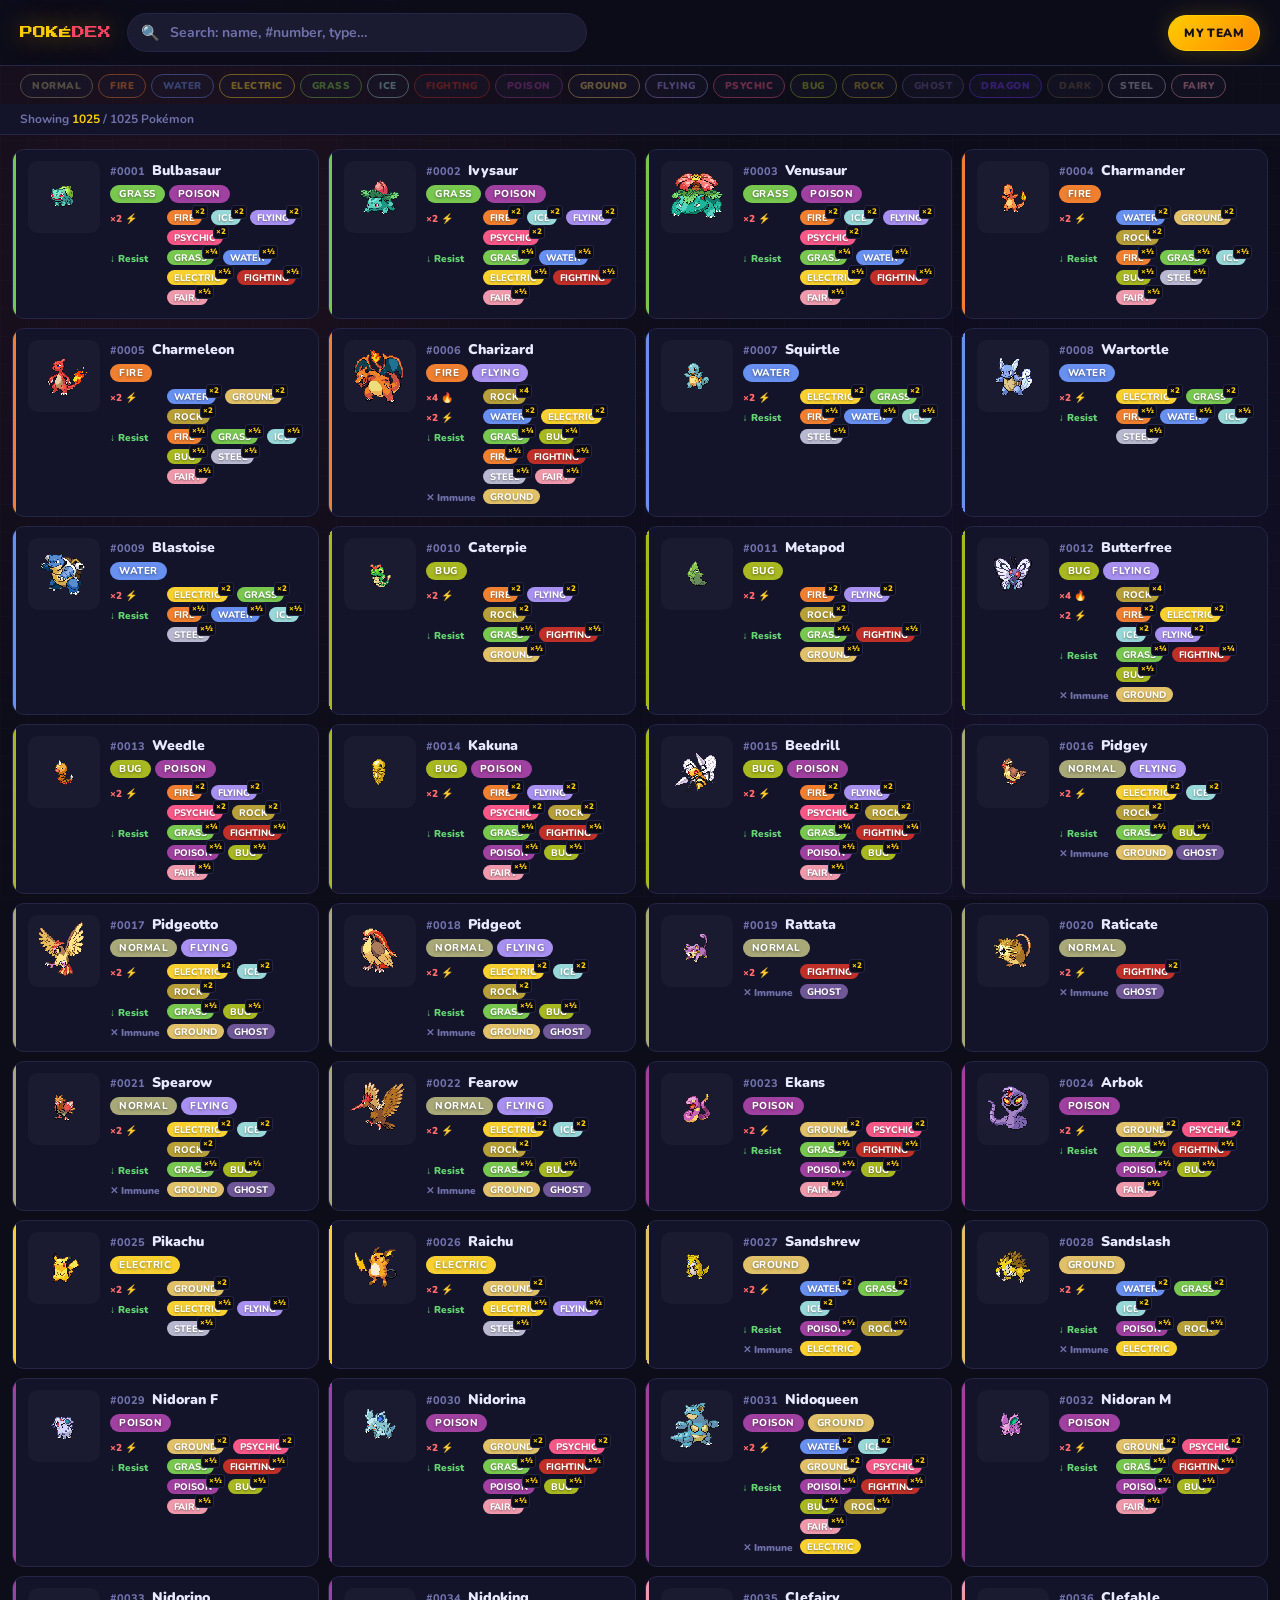
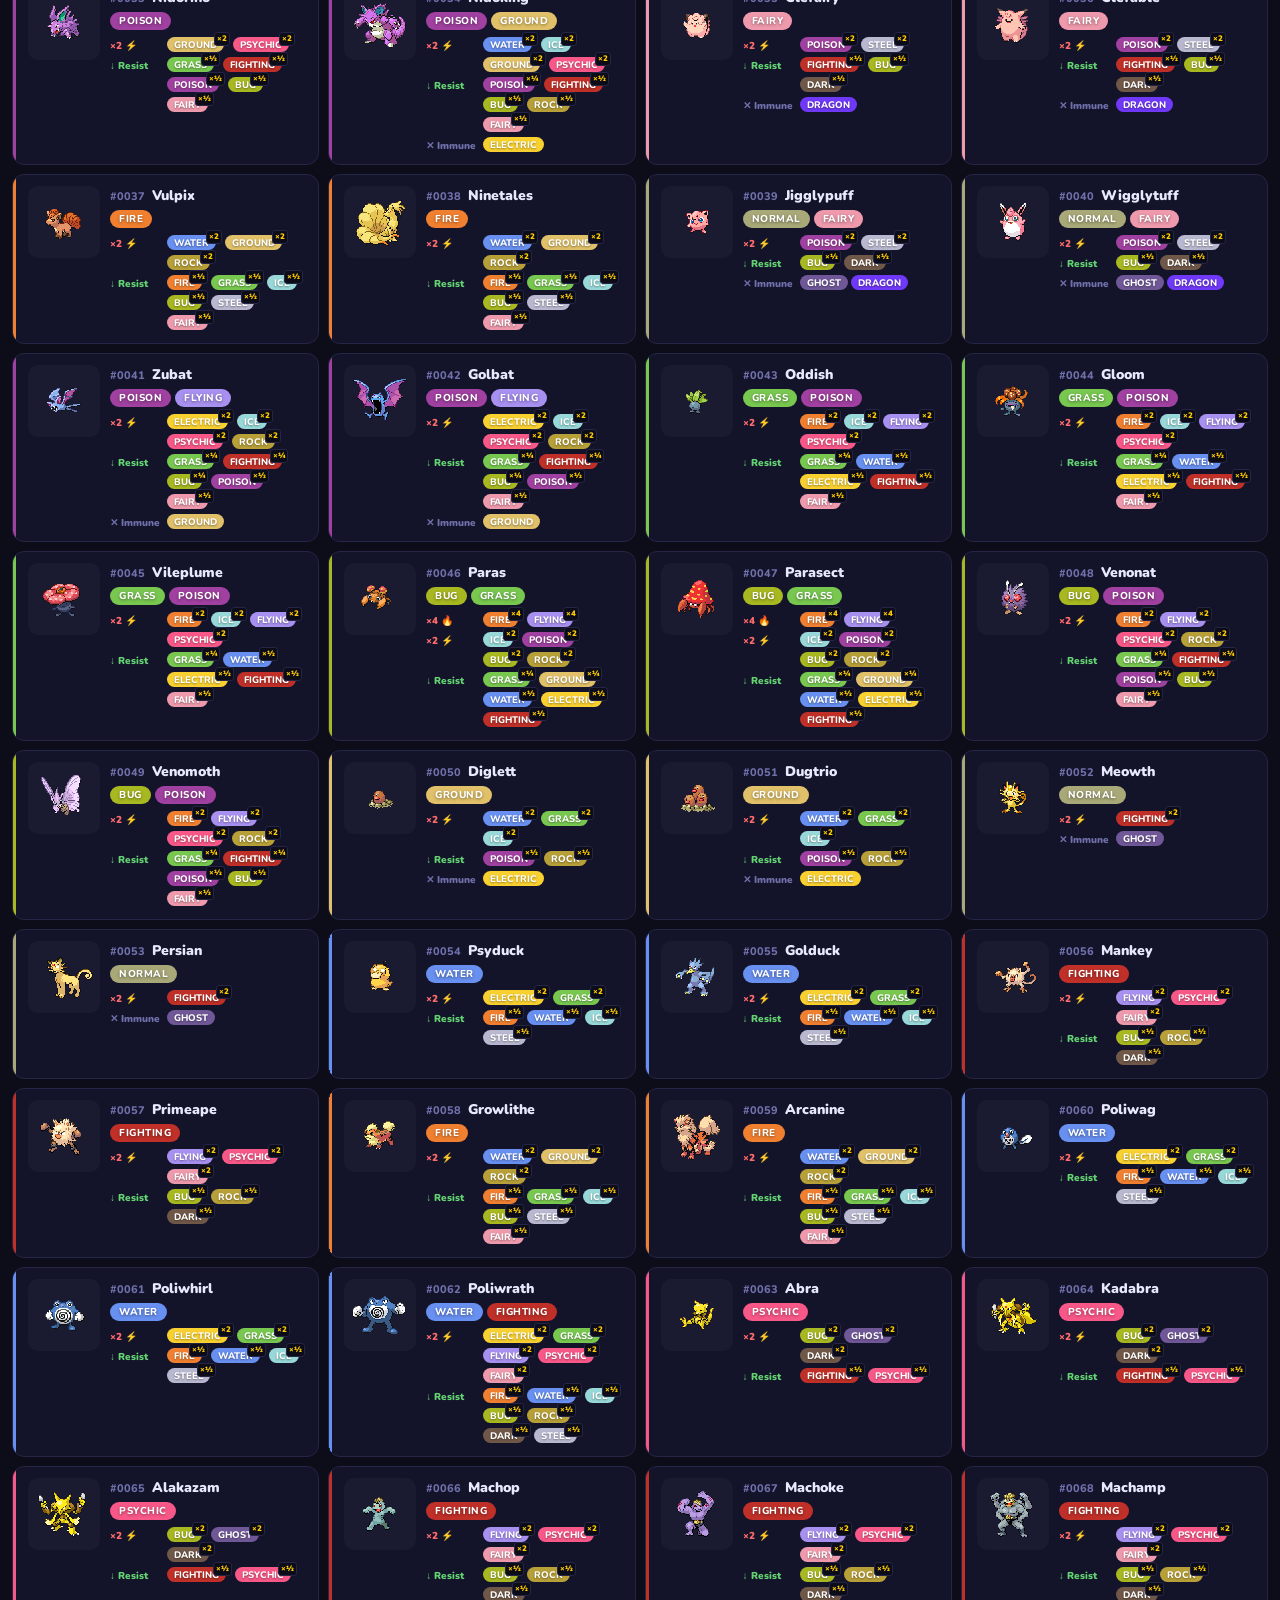
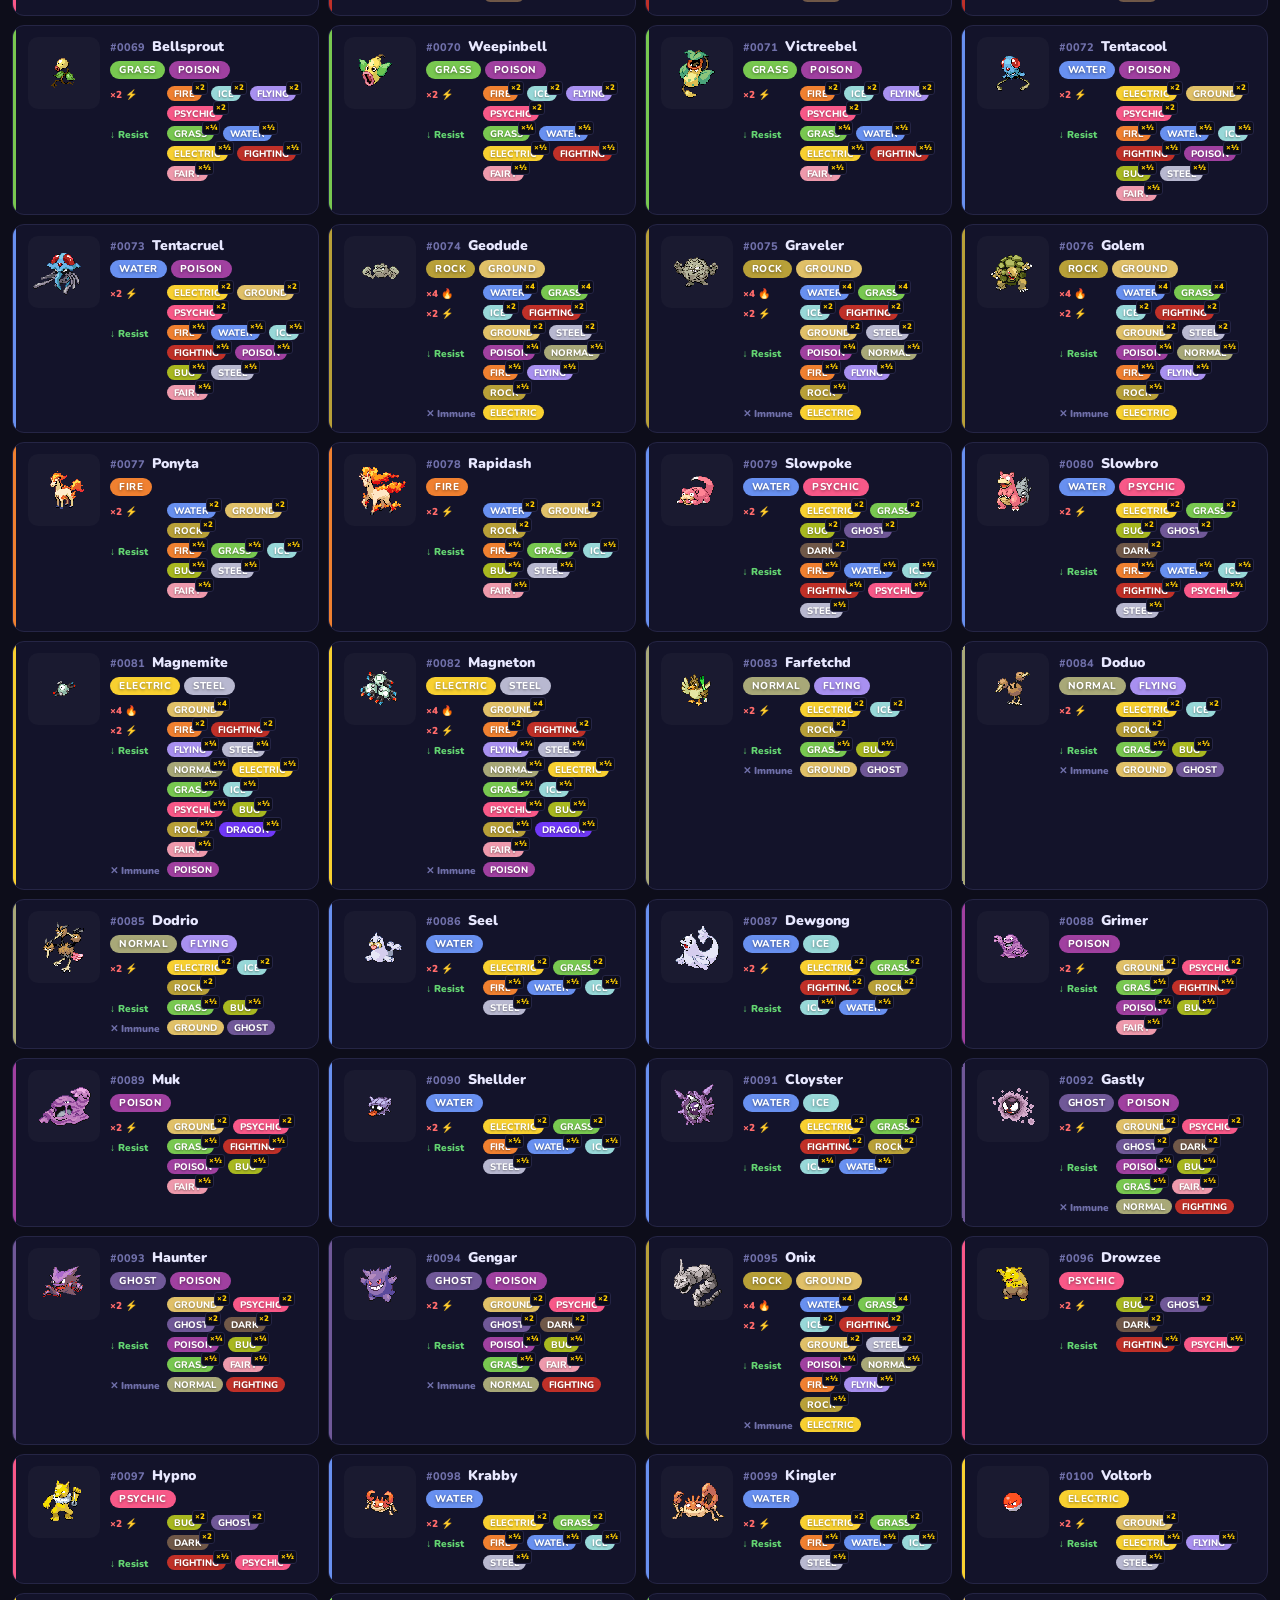
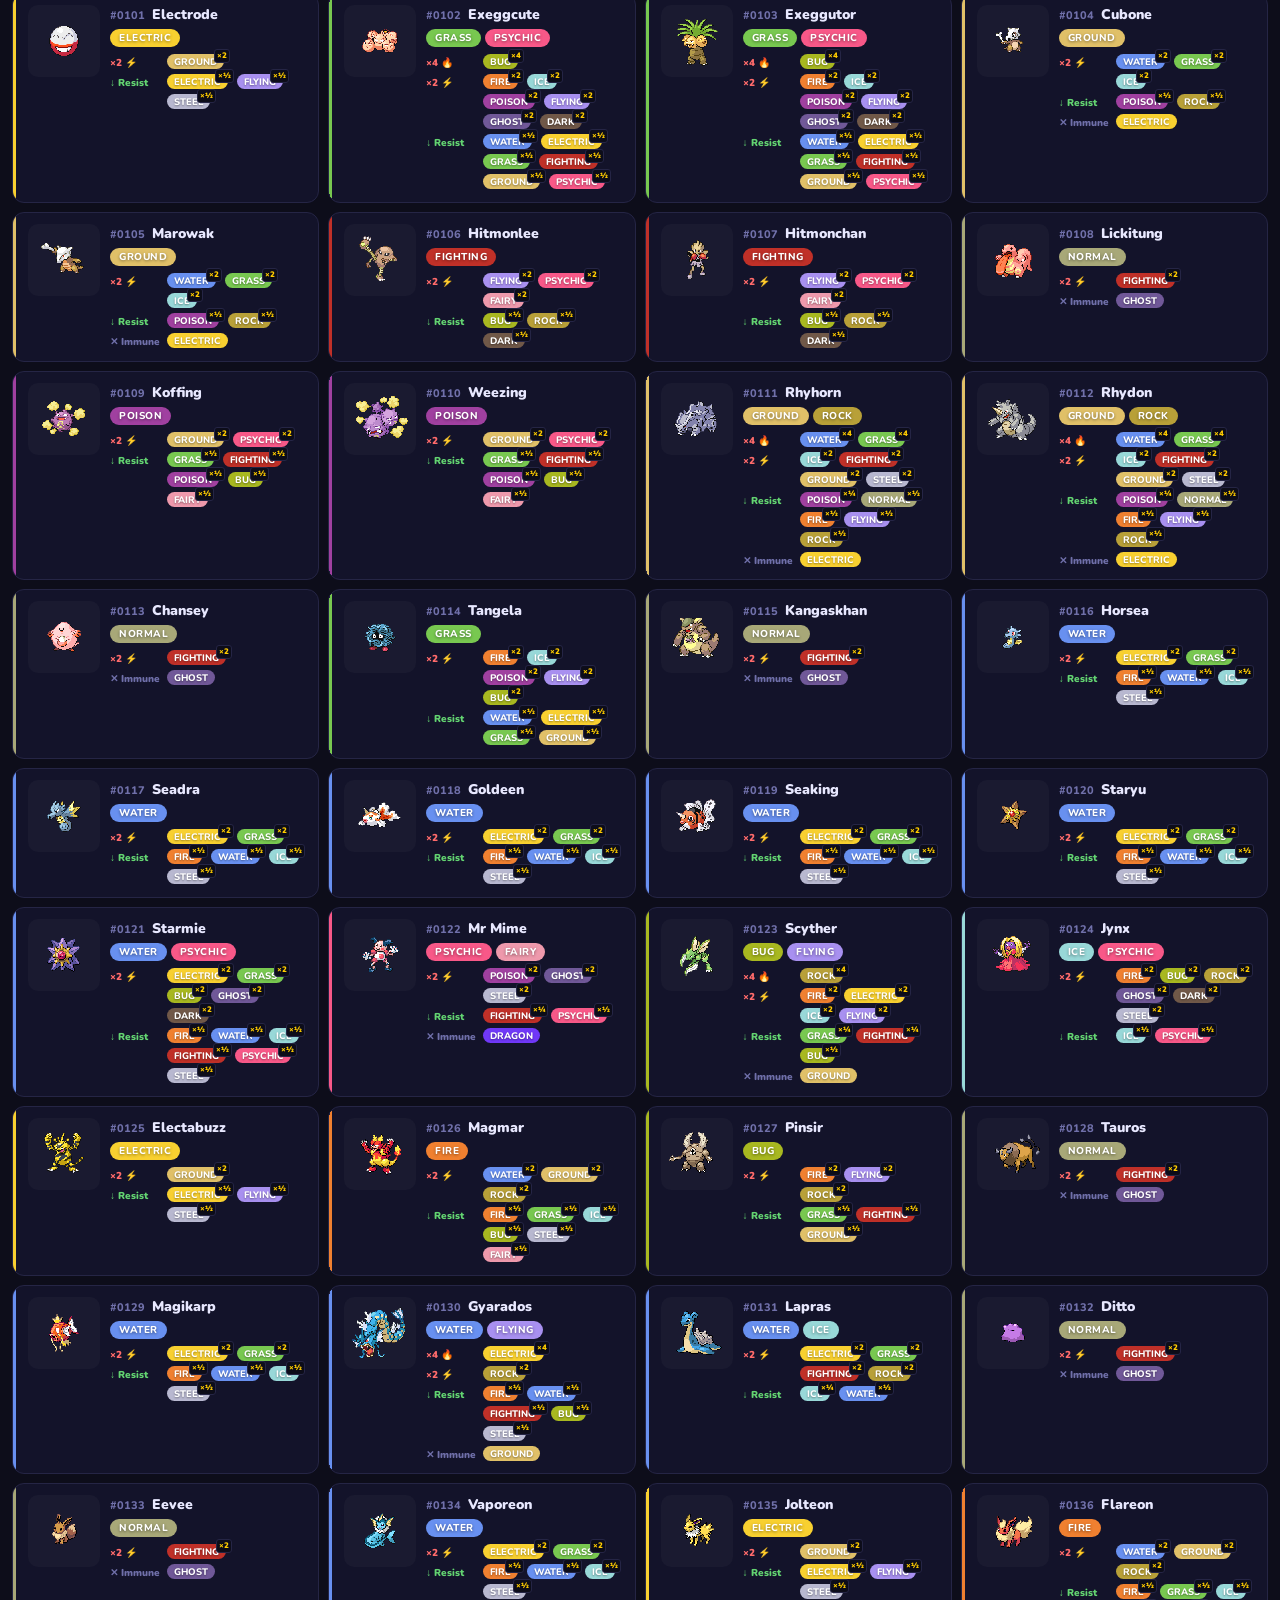
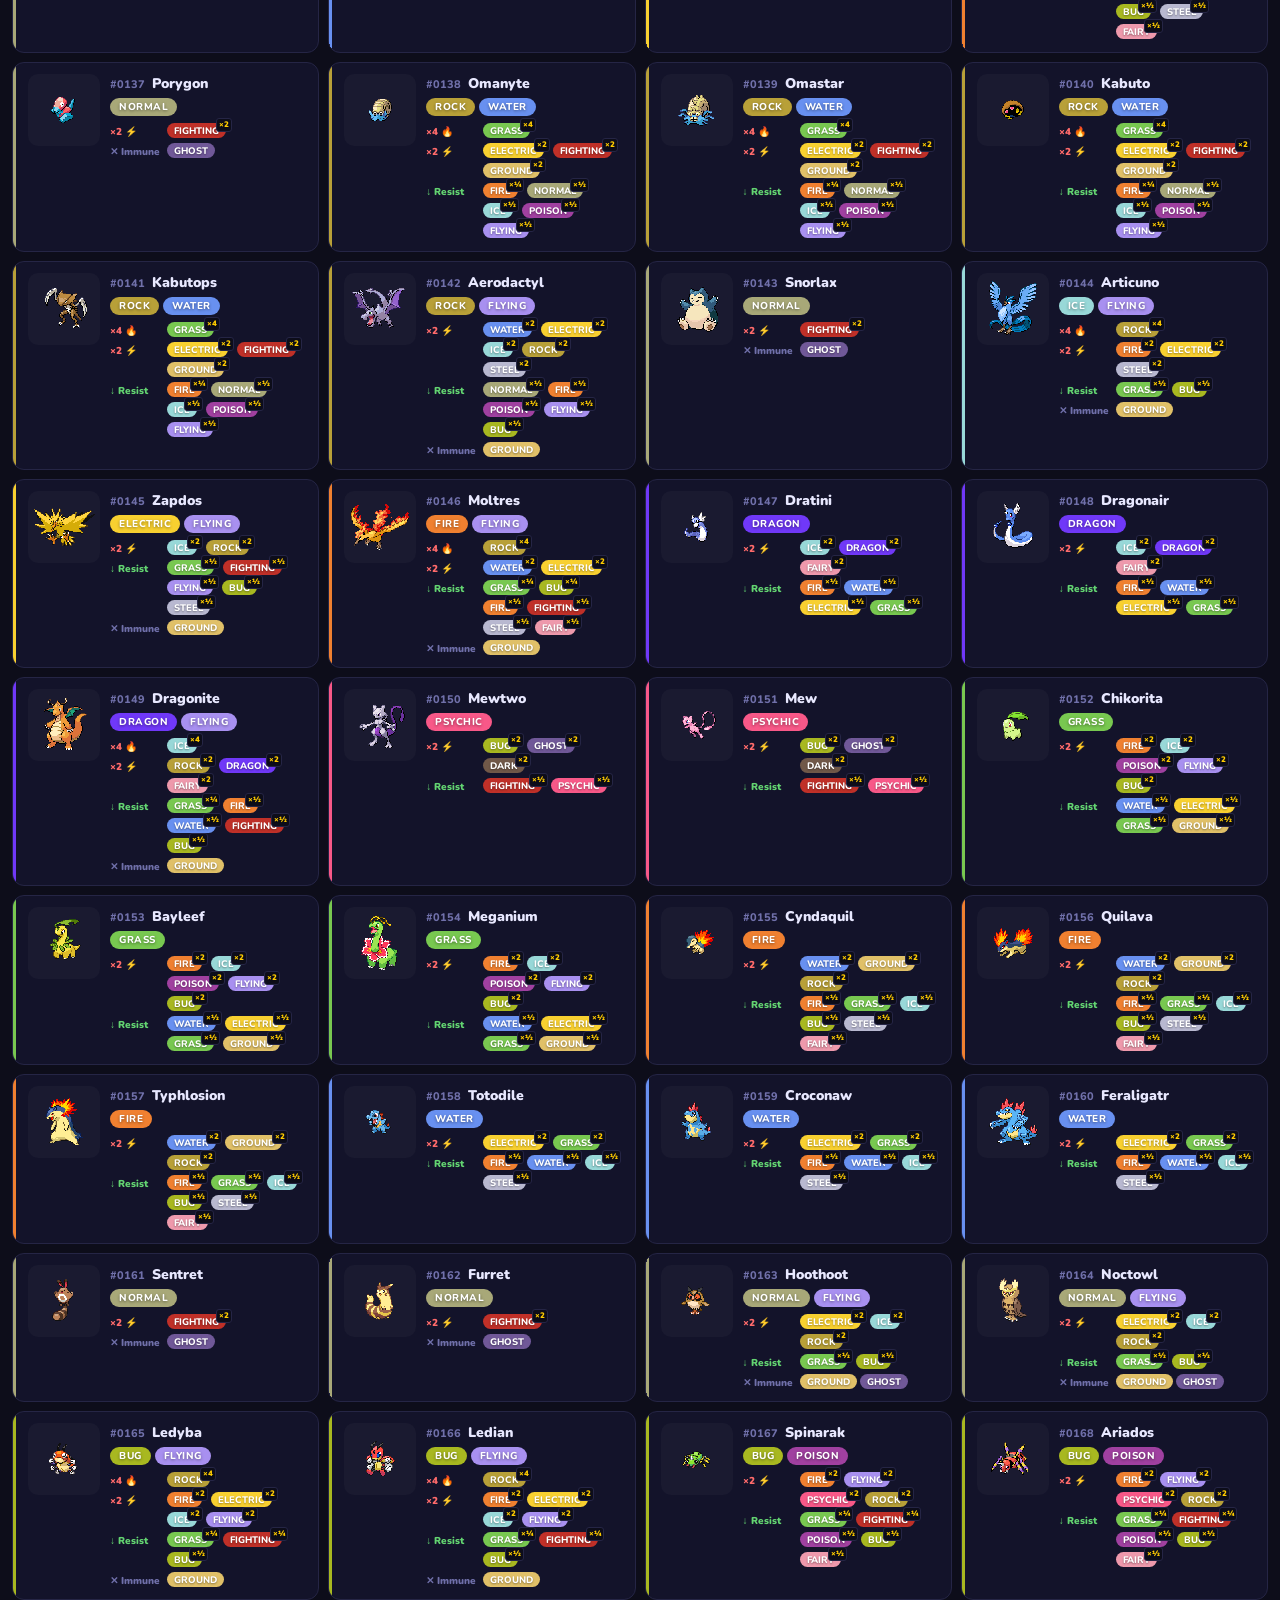
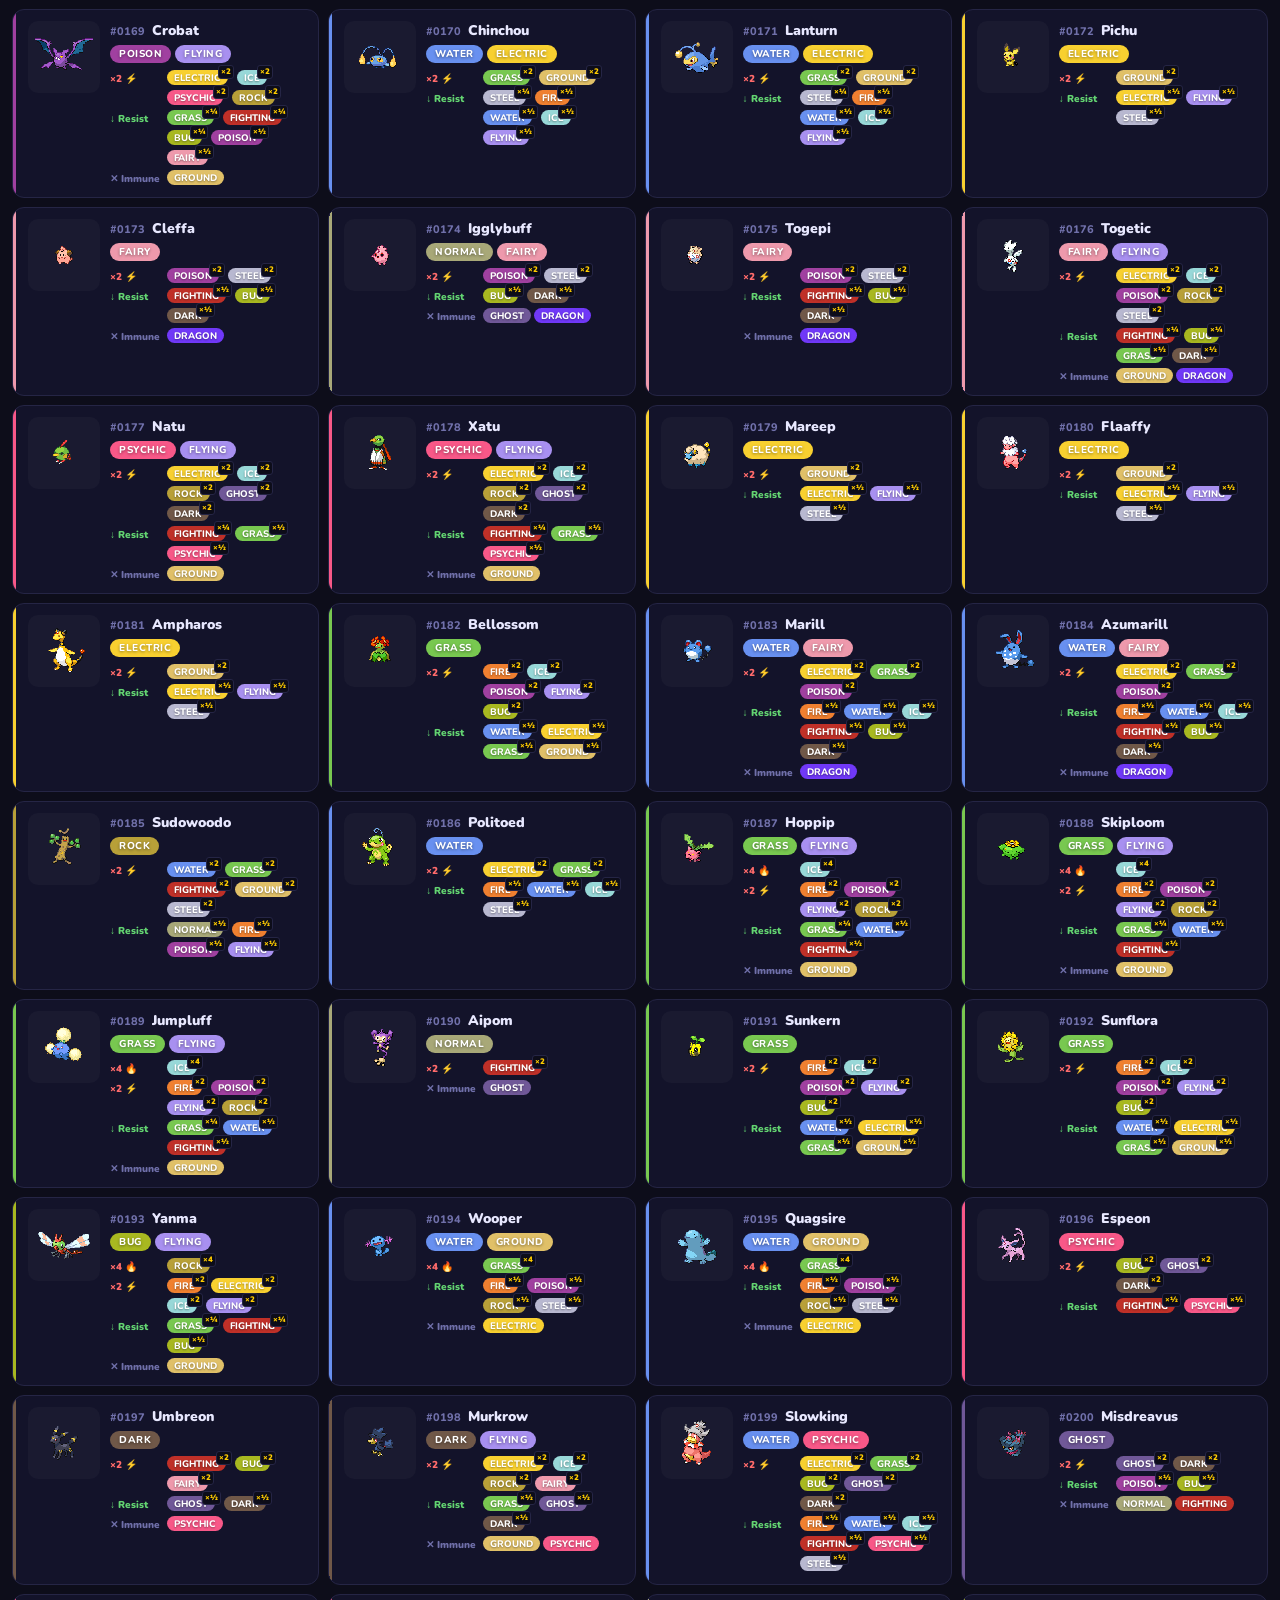
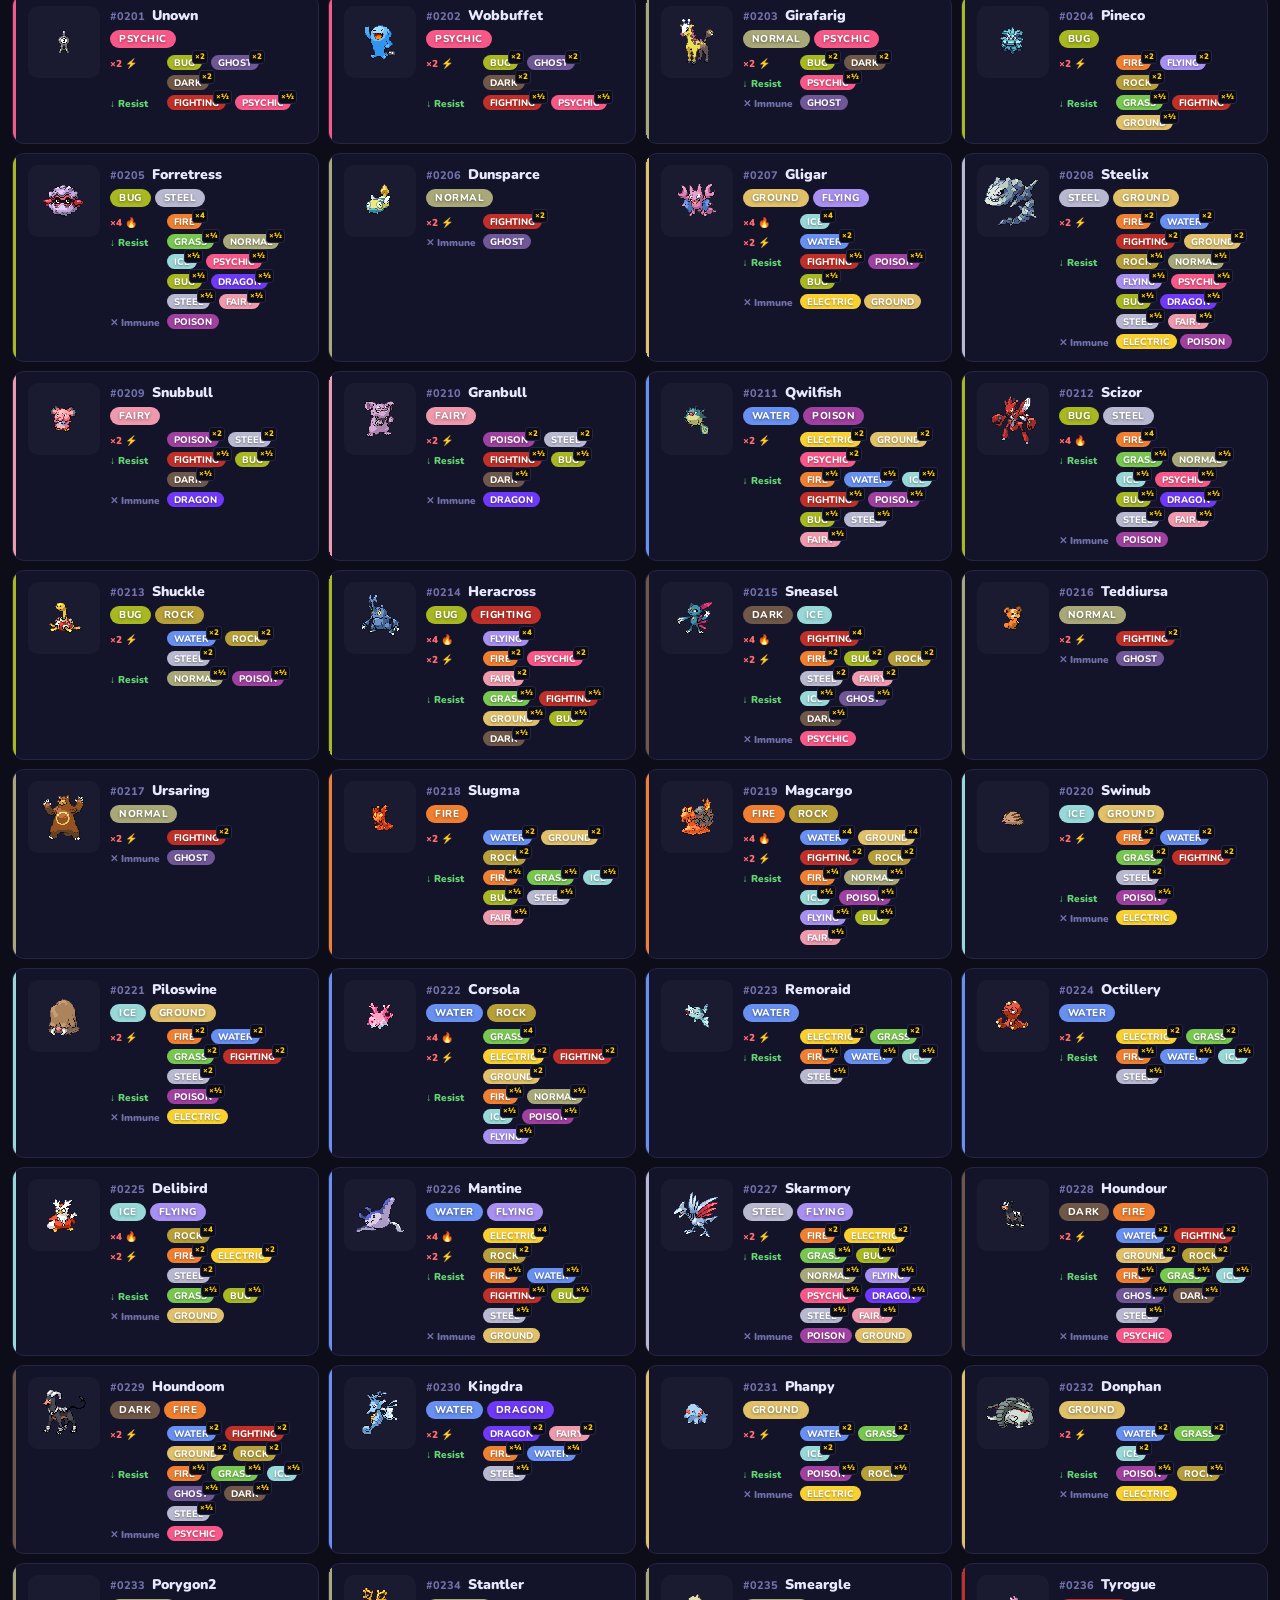
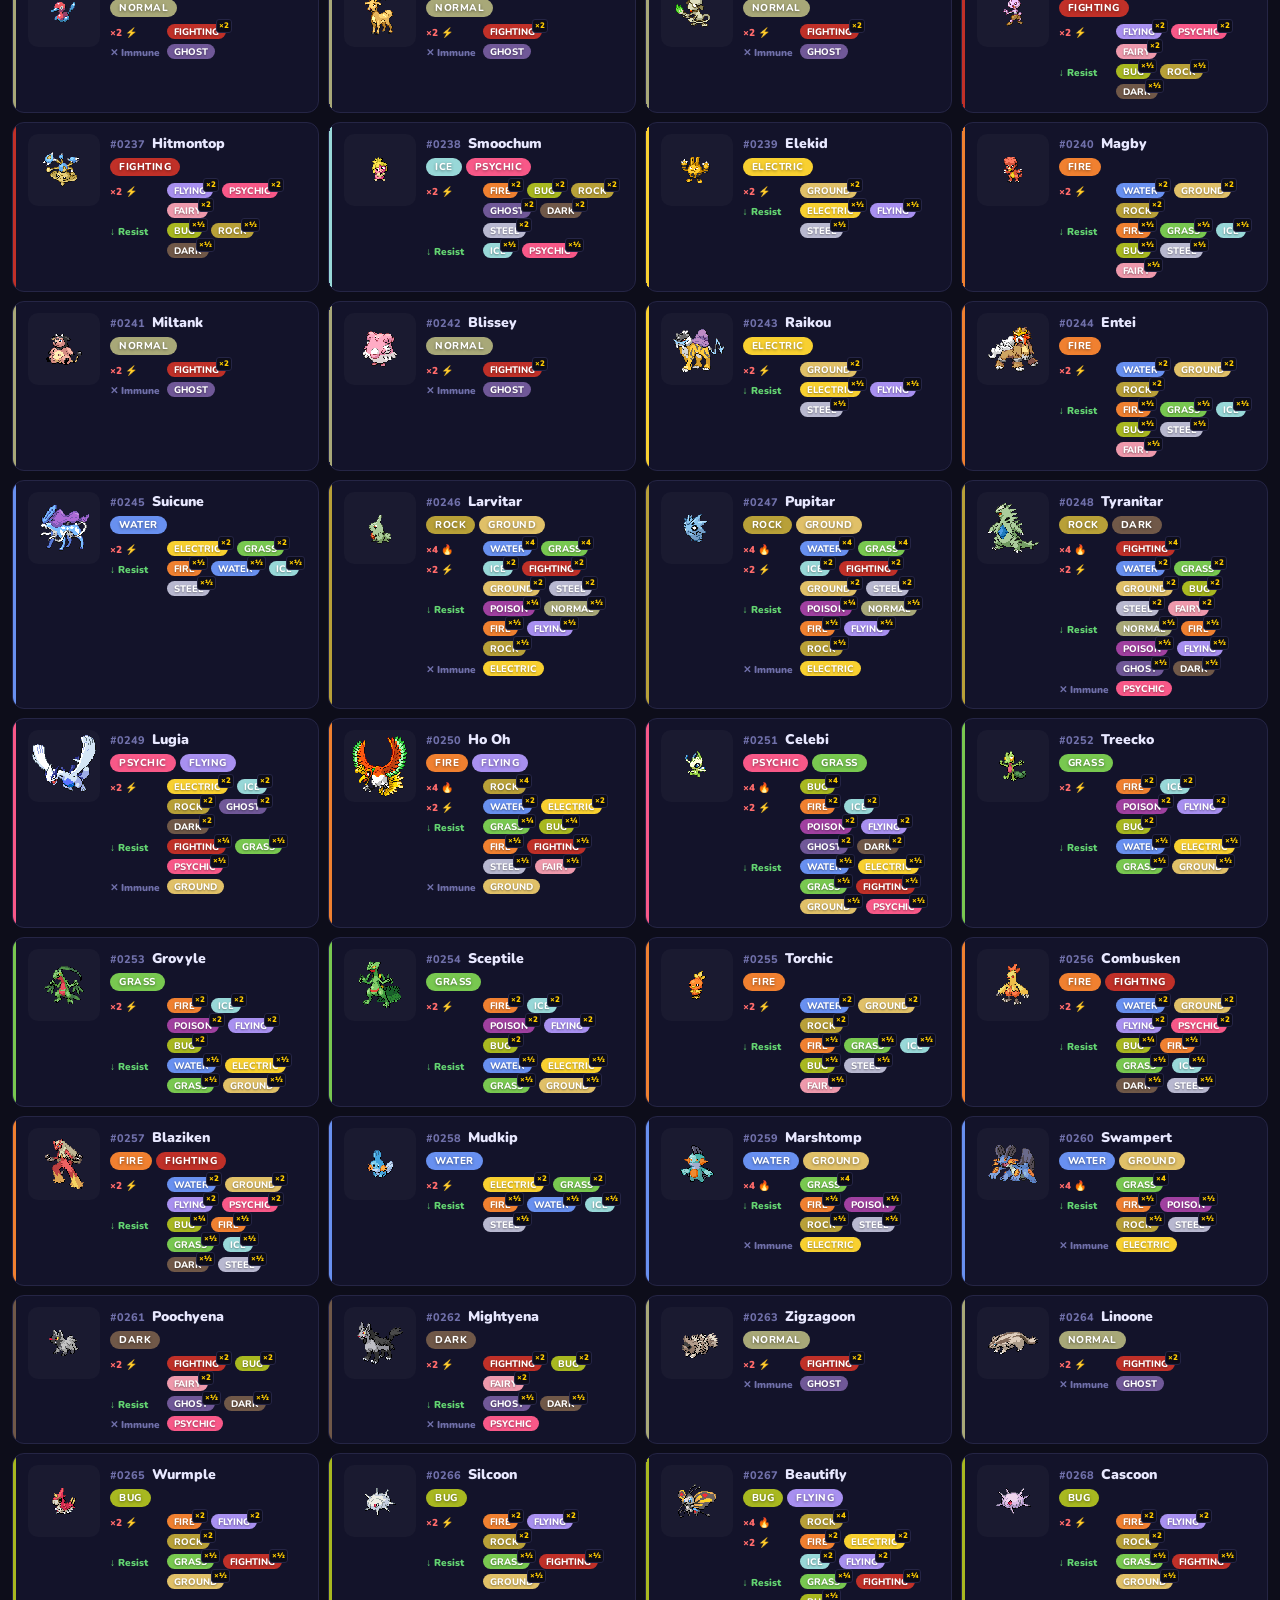
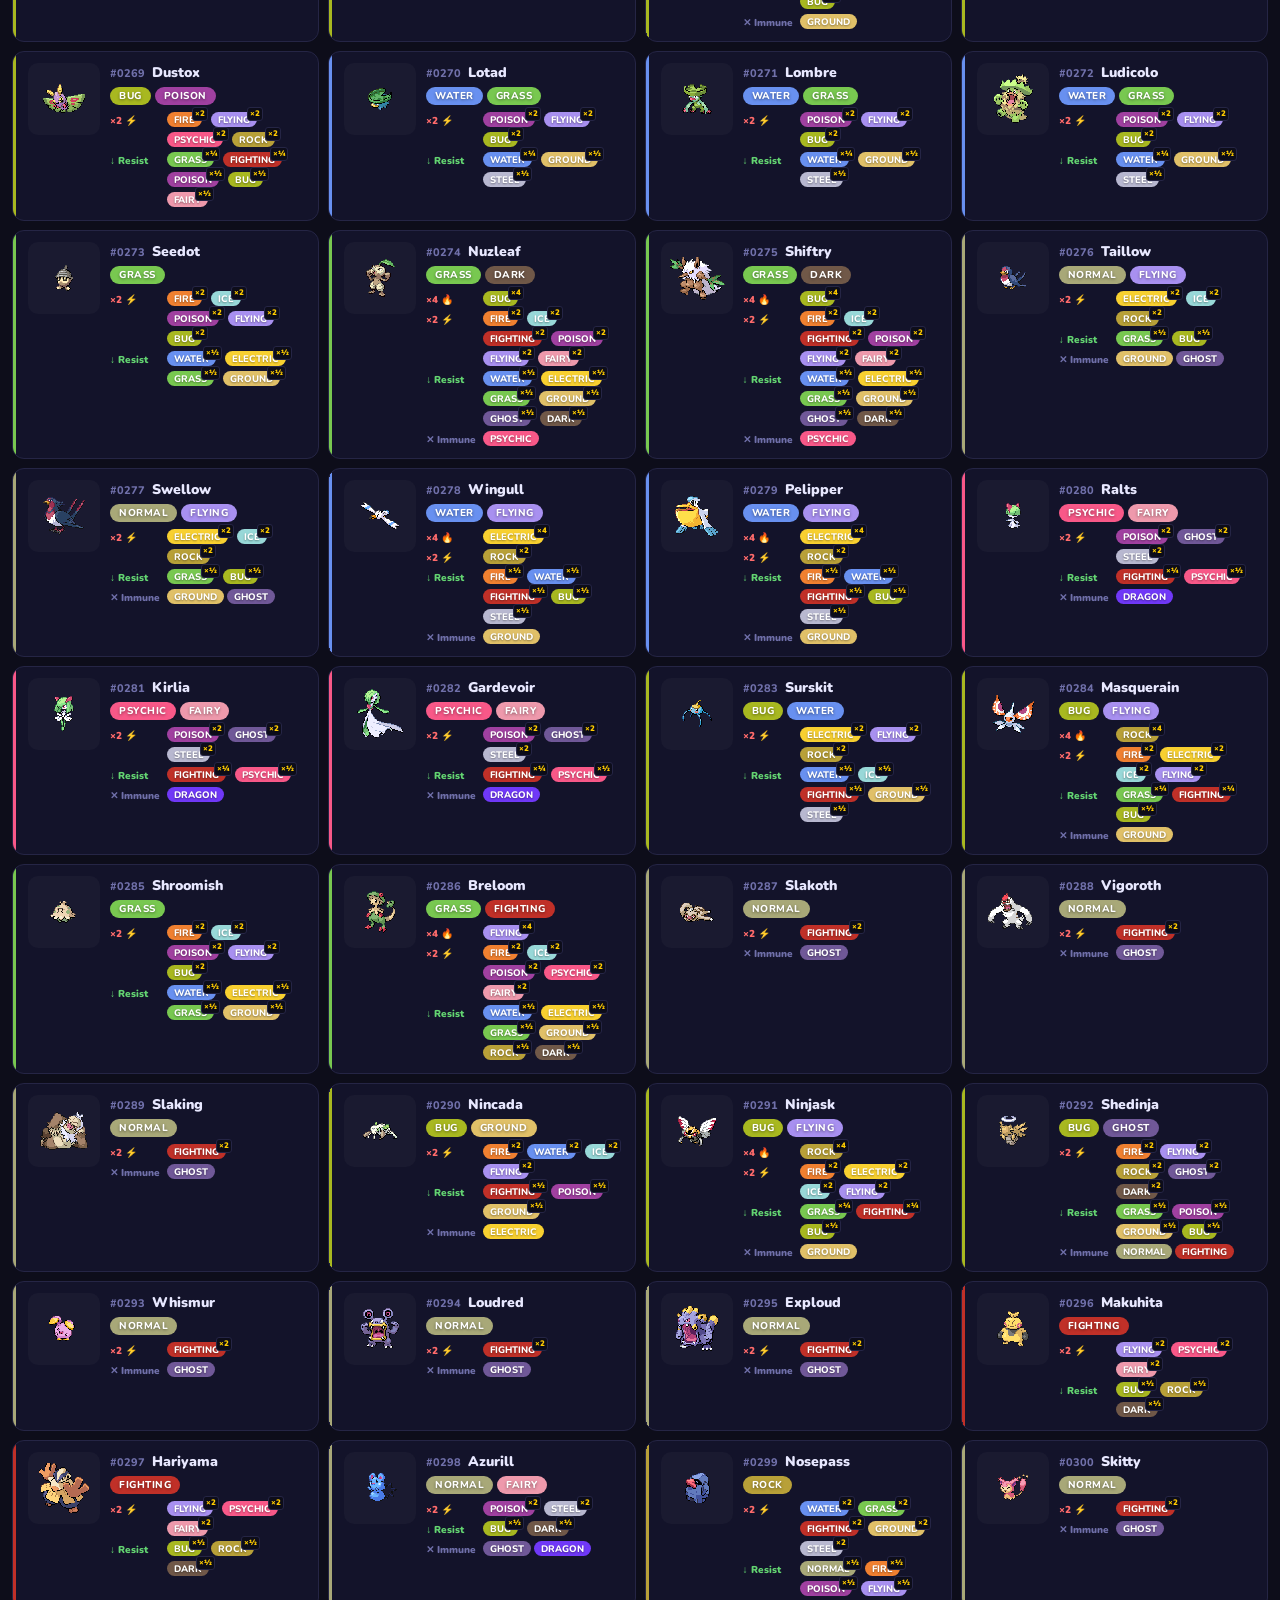
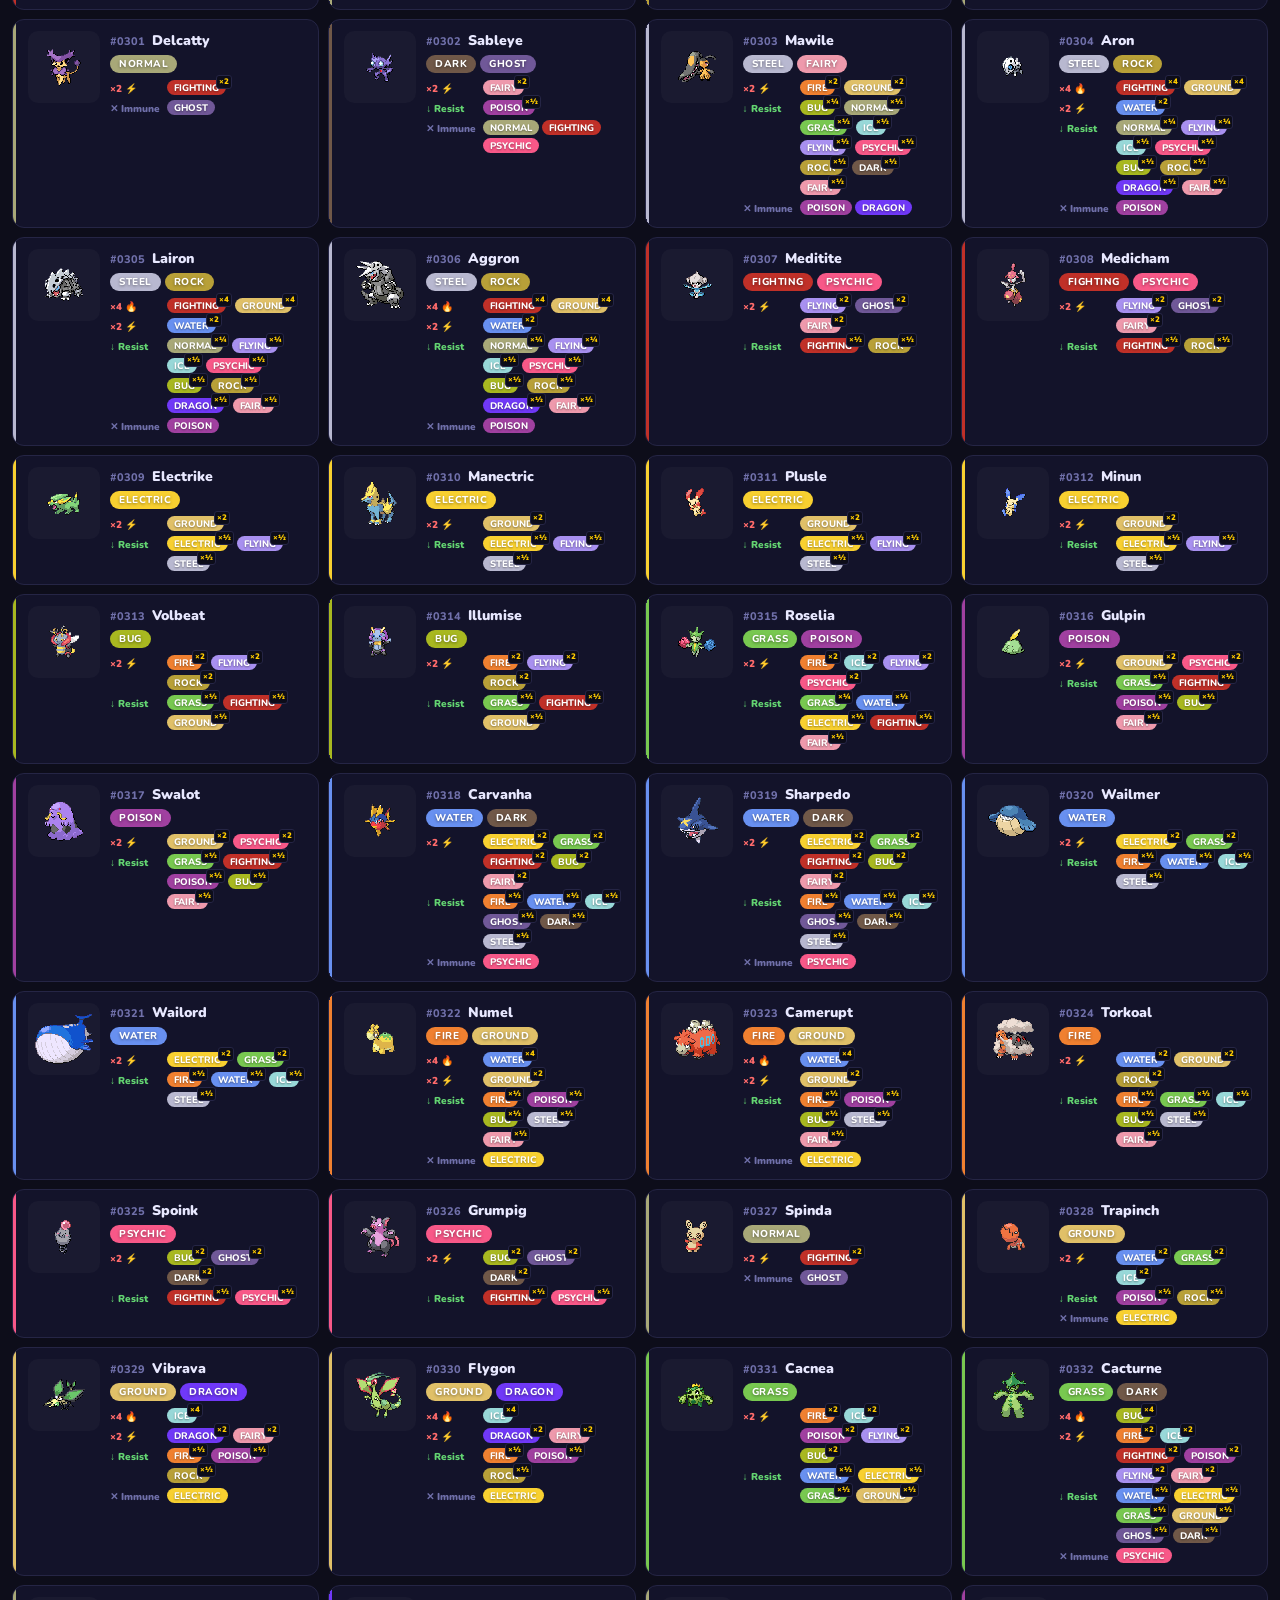
==== commit 270f8040: "Update index.html" ====
--- a/index.html
+++ b/index.html
@@ -123,6 +123,19 @@
 ::-webkit-scrollbar-track{background:var(--bg)}
 ::-webkit-scrollbar-thumb{background:var(--brd);border-radius:3px}
 
+/* MY TEAM */
+.teamBtn{margin-left:auto;border:1.5px solid var(--yel);background:linear-gradient(135deg,var(--yel),#ff8a00);color:#171015;border-radius:50px;padding:9px 15px;font-family:'Nunito',sans-serif;font-size:12px;font-weight:900;text-transform:uppercase;letter-spacing:.4px;cursor:pointer;box-shadow:0 0 22px rgba(255,204,0,.18);transition:transform .15s,box-shadow .2s}
+.teamBtn:hover{transform:translateY(-1px);box-shadow:0 8px 24px rgba(255,204,0,.24)}
+.teamOverlay{position:fixed;inset:0;z-index:300;background:rgba(5,5,12,.82);backdrop-filter:blur(10px);display:none;padding:18px;overflow:auto}.teamOverlay.open{display:block}
+.teamPanel{width:min(1320px,100%);margin:0 auto;background:var(--surf);border:1px solid var(--brd);border-radius:var(--r);box-shadow:0 22px 80px rgba(0,0,0,.55);overflow:hidden}
+.teamTop{position:sticky;top:0;z-index:2;background:rgba(19,19,42,.98);border-bottom:1px solid var(--brd);padding:14px 16px;display:flex;align-items:center;gap:12px;flex-wrap:wrap}.teamTitle{font-family:'Press Start 2P',monospace;font-size:12px;color:var(--yel);margin-right:auto}
+.teamClose,.teamReset{border:1px solid var(--brd);background:var(--surf2);color:var(--txt);border-radius:50px;padding:8px 12px;font-family:'Nunito',sans-serif;font-weight:900;cursor:pointer}.teamReset{border-color:var(--red);color:#fff;background:rgba(255,68,102,.16)}
+.teamBody{display:grid;grid-template-columns:minmax(280px,360px) 1fr;gap:0;min-height:620px}.teamPicker{border-right:1px solid var(--brd);padding:14px;background:#101024}
+.teamSearch{width:100%;background:var(--surf2);border:1.5px solid var(--brd);border-radius:50px;color:var(--txt);font-family:'Nunito',sans-serif;font-weight:800;padding:10px 14px;outline:none;margin-bottom:10px}.teamSearch:focus{border-color:var(--yel);box-shadow:0 0 0 3px rgba(255,204,0,.13)}
+.teamList{display:flex;flex-direction:column;gap:7px;max-height:552px;overflow:auto;padding-right:4px}.pickMon{border:1px solid var(--brd);background:var(--surf);color:var(--txt);border-radius:8px;padding:8px;display:grid;grid-template-columns:46px 1fr;gap:9px;align-items:center;text-align:left;cursor:pointer;transition:border-color .15s,background .15s}.pickMon:hover{border-color:var(--yel);background:#191934}.pickMon img{width:42px;height:42px;object-fit:contain;image-rendering:pixelated;background:var(--surf2);border-radius:8px}.pickName{font-weight:900;text-transform:capitalize;font-size:13px;margin-bottom:4px}.pickTypes{display:flex;gap:4px;flex-wrap:wrap}
+.teamSlots{padding:14px;display:grid;grid-template-columns:repeat(auto-fit,minmax(310px,1fr));gap:10px;align-content:start}.slot{border:1px solid var(--brd);background:var(--surf2);border-radius:8px;padding:11px;min-width:0}.slotHead{display:grid;grid-template-columns:56px 1fr auto;gap:10px;align-items:center;margin-bottom:10px}.slotImg{width:56px;height:56px;background:var(--surf);border-radius:9px;display:flex;align-items:center;justify-content:center;color:var(--dim);font-weight:900;overflow:hidden}.slotImg img{width:52px;height:52px;object-fit:contain;image-rendering:pixelated}.slotName{font-weight:900;text-transform:capitalize;white-space:nowrap;overflow:hidden;text-overflow:ellipsis}.slotNum{font-size:11px;color:var(--dim);font-weight:800;margin-bottom:2px}.slotTypes{display:flex;gap:4px;flex-wrap:wrap;margin-top:5px}.clearSlot{width:32px;height:32px;border:1px solid var(--brd);background:var(--surf);color:var(--dim);border-radius:50%;font-weight:900;cursor:pointer}.clearSlot:hover{color:#fff;border-color:var(--red);background:rgba(255,68,102,.14)}
+.statGrid{display:grid;grid-template-columns:repeat(3,minmax(0,1fr));gap:7px}.statBox{border:1px solid var(--brd);border-radius:8px;padding:7px;background:#111126}.statBox label{display:block;font-size:10px;font-weight:900;color:var(--yel);margin-bottom:5px}.statInputs{display:grid;grid-template-columns:1fr 1fr;gap:5px}.statInputs input{width:100%;min-width:0;background:var(--bg);border:1px solid var(--brd);border-radius:6px;color:var(--txt);font:800 12px 'Nunito',sans-serif;padding:6px;text-align:center;outline:none}.statInputs input:focus{border-color:var(--red)}.statInputs span{font-size:9px;color:var(--dim);font-weight:900;text-align:center;text-transform:uppercase}.emptyTeam{grid-column:1/-1;color:var(--dim);font-weight:800;padding:22px;text-align:center;border:1px dashed var(--brd);border-radius:8px;background:rgba(255,255,255,.02)}
+@media(max-width:820px){.teamBody{grid-template-columns:1fr}.teamPicker{border-right:0;border-bottom:1px solid var(--brd)}.teamList{max-height:300px}.teamBtn{margin-left:0}.statGrid{grid-template-columns:repeat(2,minmax(0,1fr))}}
 @media(max-width:560px){
   #grid{grid-template-columns:1fr}
   .card{grid-template-columns:62px 1fr}
@@ -139,10 +152,17 @@
     <span class="si">🔍</span>
     <input type="text" id="search" placeholder="Search: name, #number, type…" autocomplete="off" spellcheck="false">
   </div>
+  <button class="teamBtn" id="myTeamBtn" type="button">My Team</button>
 </header>
 <div class="tfs" id="tf"></div>
 <div class="sb"><span id="cnt">Loading...</span></div>
 <main><div id="grid"></div></main>
+<div class="teamOverlay" id="teamOverlay" aria-hidden="true">
+  <section class="teamPanel" role="dialog" aria-modal="true" aria-labelledby="teamTitle">
+    <div class="teamTop"><h2 class="teamTitle" id="teamTitle">MY TEAM</h2><button class="teamReset" id="teamReset" type="button">Reset Team</button><button class="teamClose" id="teamClose" type="button">Close</button></div>
+    <div class="teamBody"><aside class="teamPicker"><input class="teamSearch" id="teamSearch" type="text" placeholder="Search Pokémon to add..." autocomplete="off" spellcheck="false"><div class="teamList" id="teamList"></div></aside><section class="teamSlots" id="teamSlots"></section></div>
+  </section>
+</div>
 
 <script>
 const POKE=[{"id":1,"name":"bulbasaur","types":["grass","poison"]},{"id":2,"name":"ivysaur","types":["grass","poison"]},{"id":3,"name":"venusaur","types":["grass","poison"]},{"id":4,"name":"charmander","types":["fire"]},{"id":5,"name":"charmeleon","types":["fire"]},{"id":6,"name":"charizard","types":["fire","flying"]},{"id":7,"name":"squirtle","types":["water"]},{"id":8,"name":"wartortle","types":["water"]},{"id":9,"name":"blastoise","types":["water"]},{"id":10,"name":"caterpie","types":["bug"]},{"id":11,"name":"metapod","types":["bug"]},{"id":12,"name":"butterfree","types":["bug","flying"]},{"id":13,"name":"weedle","types":["bug","poison"]},{"id":14,"name":"kakuna","types":["bug","poison"]},{"id":15,"name":"beedrill","types":["bug","poison"]},{"id":16,"name":"pidgey","types":["normal","flying"]},{"id":17,"name":"pidgeotto","types":["normal","flying"]},{"id":18,"name":"pidgeot","types":["normal","flying"]},{"id":19,"name":"rattata","types":["normal"]},{"id":20,"name":"raticate","types":["normal"]},{"id":21,"name":"spearow","types":["normal","flying"]},{"id":22,"name":"fearow","types":["normal","flying"]},{"id":23,"name":"ekans","types":["poison"]},{"id":24,"name":"arbok","types":["poison"]},{"id":25,"name":"pikachu","types":["electric"]},{"id":26,"name":"raichu","types":["electric"]},{"id":27,"name":"sandshrew","types":["ground"]},{"id":28,"name":"sandslash","types":["ground"]},{"id":29,"name":"nidoran-f","types":["poison"]},{"id":30,"name":"nidorina","types":["poison"]},{"id":31,"name":"nidoqueen","types":["poison","ground"]},{"id":32,"name":"nidoran-m","types":["poison"]},{"id":33,"name":"nidorino","types":["poison"]},{"id":34,"name":"nidoking","types":["poison","ground"]},{"id":35,"name":"clefairy","types":["fairy"]},{"id":36,"name":"clefable","types":["fairy"]},{"id":37,"name":"vulpix","types":["fire"]},{"id":38,"name":"ninetales","types":["fire"]},{"id":39,"name":"jigglypuff","types":["normal","fairy"]},{"id":40,"name":"wigglytuff","types":["normal","fairy"]},{"id":41,"name":"zubat","types":["poison","flying"]},{"id":42,"name":"golbat","types":["poison","flying"]},{"id":43,"name":"oddish","types":["grass","poison"]},{"id":44,"name":"gloom","types":["grass","poison"]},{"id":45,"name":"vileplume","types":["grass","poison"]},{"id":46,"name":"paras","types":["bug","grass"]},{"id":47,"name":"parasect","types":["bug","grass"]},{"id":48,"name":"venonat","types":["bug","poison"]},{"id":49,"name":"venomoth","types":["bug","poison"]},{"id":50,"name":"diglett","types":["ground"]},{"id":51,"name":"dugtrio","types":["ground"]},{"id":52,"name":"meowth","types":["normal"]},{"id":53,"name":"persian","types":["normal"]},{"id":54,"name":"psyduck","types":["water"]},{"id":55,"name":"golduck","types":["water"]},{"id":56,"name":"mankey","types":["fighting"]},{"id":57,"name":"primeape","types":["fighting"]},{"id":58,"name":"growlithe","types":["fire"]},{"id":59,"name":"arcanine","types":["fire"]},{"id":60,"name":"poliwag","types":["water"]},{"id":61,"name":"poliwhirl","types":["water"]},{"id":62,"name":"poliwrath","types":["water","fighting"]},{"id":63,"name":"abra","types":["psychic"]},{"id":64,"name":"kadabra","types":["psychic"]},{"id":65,"name":"alakazam","types":["psychic"]},{"id":66,"name":"machop","types":["fighting"]},{"id":67,"name":"machoke","types":["fighting"]},{"id":68,"name":"machamp","types":["fighting"]},{"id":69,"name":"bellsprout","types":["grass","poison"]},{"id":70,"name":"weepinbell","types":["grass","poison"]},{"id":71,"name":"victreebel","types":["grass","poison"]},{"id":72,"name":"tentacool","types":["water","poison"]},{"id":73,"name":"tentacruel","types":["water","poison"]},{"id":74,"name":"geodude","types":["rock","ground"]},{"id":75,"name":"graveler","types":["rock","ground"]},{"id":76,"name":"golem","types":["rock","ground"]},{"id":77,"name":"ponyta","types":["fire"]},{"id":78,"name":"rapidash","types":["fire"]},{"id":79,"name":"slowpoke","types":["water","psychic"]},{"id":80,"name":"slowbro","types":["water","psychic"]},{"id":81,"name":"magnemite","types":["electric","steel"]},{"id":82,"name":"magneton","types":["electric","steel"]},{"id":83,"name":"farfetchd","types":["normal","flying"]},{"id":84,"name":"doduo","types":["normal","flying"]},{"id":85,"name":"dodrio","types":["normal","flying"]},{"id":86,"name":"seel","types":["water"]},{"id":87,"name":"dewgong","types":["water","ice"]},{"id":88,"name":"grimer","types":["poison"]},{"id":89,"name":"muk","types":["poison"]},{"id":90,"name":"shellder","types":["water"]},{"id":91,"name":"cloyster","types":["water","ice"]},{"id":92,"name":"gastly","types":["ghost","poison"]},{"id":93,"name":"haunter","types":["ghost","poison"]},{"id":94,"name":"gengar","types":["ghost","poison"]},{"id":95,"name":"onix","types":["rock","ground"]},{"id":96,"name":"drowzee","types":["psychic"]},{"id":97,"name":"hypno","types":["psychic"]},{"id":98,"name":"krabby","types":["water"]},{"id":99,"name":"kingler","types":["water"]},{"id":100,"name":"voltorb","types":["electric"]},{"id":101,"name":"electrode","types":["electric"]},{"id":102,"name":"exeggcute","types":["grass","psychic"]},{"id":103,"name":"exeggutor","types":["grass","psychic"]},{"id":104,"name":"cubone","types":["ground"]},{"id":105,"name":"marowak","types":["ground"]},{"id":106,"name":"hitmonlee","types":["fighting"]},{"id":107,"name":"hitmonchan","types":["fighting"]},{"id":108,"name":"lickitung","types":["normal"]},{"id":109,"name":"koffing","types":["poison"]},{"id":110,"name":"weezing","types":["poison"]},{"id":111,"name":"rhyhorn","types":["ground","rock"]},{"id":112,"name":"rhydon","types":["ground","rock"]},{"id":113,"name":"chansey","types":["normal"]},{"id":114,"name":"tangela","types":["grass"]},{"id":115,"name":"kangaskhan","types":["normal"]},{"id":116,"name":"horsea","types":["water"]},{"id":117,"name":"seadra","types":["water"]},{"id":118,"name":"goldeen","types":["water"]},{"id":119,"name":"seaking","types":["water"]},{"id":120,"name":"staryu","types":["water"]},{"id":121,"name":"starmie","types":["water","psychic"]},{"id":122,"name":"mr-mime","types":["psychic","fairy"]},{"id":123,"name":"scyther","types":["bug","flying"]},{"id":124,"name":"jynx","types":["ice","psychic"]},{"id":125,"name":"electabuzz","types":["electric"]},{"id":126,"name":"magmar","types":["fire"]},{"id":127,"name":"pinsir","types":["bug"]},{"id":128,"name":"tauros","types":["normal"]},{"id":129,"name":"magikarp","types":["water"]},{"id":130,"name":"gyarados","types":["water","flying"]},{"id":131,"name":"lapras","types":["water","ice"]},{"id":132,"name":"ditto","types":["normal"]},{"id":133,"name":"eevee","types":["normal"]},{"id":134,"name":"vaporeon","types":["water"]},{"id":135,"name":"jolteon","types":["electric"]},{"id":136,"name":"flareon","types":["fire"]},{"id":137,"name":"porygon","types":["normal"]},{"id":138,"name":"omanyte","types":["rock","water"]},{"id":139,"name":"omastar","types":["rock","water"]},{"id":140,"name":"kabuto","types":["rock","water"]},{"id":141,"name":"kabutops","types":["rock","water"]},{"id":142,"name":"aerodactyl","types":["rock","flying"]},{"id":143,"name":"snorlax","types":["normal"]},{"id":144,"name":"articuno","types":["ice","flying"]},{"id":145,"name":"zapdos","types":["electric","flying"]},{"id":146,"name":"moltres","types":["fire","flying"]},{"id":147,"name":"dratini","types":["dragon"]},{"id":148,"name":"dragonair","types":["dragon"]},{"id":149,"name":"dragonite","types":["dragon","flying"]},{"id":150,"name":"mewtwo","types":["psychic"]},{"id":151,"name":"mew","types":["psychic"]},{"id":152,"name":"chikorita","types":["grass"]},{"id":153,"name":"bayleef","types":["grass"]},{"id":154,"name":"meganium","types":["grass"]},{"id":155,"name":"cyndaquil","types":["fire"]},{"id":156,"name":"quilava","types":["fire"]},{"id":157,"name":"typhlosion","types":["fire"]},{"id":158,"name":"totodile","types":["water"]},{"id":159,"name":"croconaw","types":["water"]},{"id":160,"name":"feraligatr","types":["water"]},{"id":161,"name":"sentret","types":["normal"]},{"id":162,"name":"furret","types":["normal"]},{"id":163,"name":"hoothoot","types":["normal","flying"]},{"id":164,"name":"noctowl","types":["normal","flying"]},{"id":165,"name":"ledyba","types":["bug","flying"]},{"id":166,"name":"ledian","types":["bug","flying"]},{"id":167,"name":"spinarak","types":["bug","poison"]},{"id":168,"name":"ariados","types":["bug","poison"]},{"id":169,"name":"crobat","types":["poison","flying"]},{"id":170,"name":"chinchou","types":["water","electric"]},{"id":171,"name":"lanturn","types":["water","electric"]},{"id":172,"name":"pichu","types":["electric"]},{"id":173,"name":"cleffa","types":["fairy"]},{"id":174,"name":"igglybuff","types":["normal","fairy"]},{"id":175,"name":"togepi","types":["fairy"]},{"id":176,"name":"togetic","types":["fairy","flying"]},{"id":177,"name":"natu","types":["psychic","flying"]},{"id":178,"name":"xatu","types":["psychic","flying"]},{"id":179,"name":"mareep","types":["electric"]},{"id":180,"name":"flaaffy","types":["electric"]},{"id":181,"name":"ampharos","types":["electric"]},{"id":182,"name":"bellossom","types":["grass"]},{"id":183,"name":"marill","types":["water","fairy"]},{"id":184,"name":"azumarill","types":["water","fairy"]},{"id":185,"name":"sudowoodo","types":["rock"]},{"id":186,"name":"politoed","types":["water"]},{"id":187,"name":"hoppip","types":["grass","flying"]},{"id":188,"name":"skiploom","types":["grass","flying"]},{"id":189,"name":"jumpluff","types":["grass","flying"]},{"id":190,"name":"aipom","types":["normal"]},{"id":191,"name":"sunkern","types":["grass"]},{"id":192,"name":"sunflora","types":["grass"]},{"id":193,"name":"yanma","types":["bug","flying"]},{"id":194,"name":"wooper","types":["water","ground"]},{"id":195,"name":"quagsire","types":["water","ground"]},{"id":196,"name":"espeon","types":["psychic"]},{"id":197,"name":"umbreon","types":["dark"]},{"id":198,"name":"murkrow","types":["dark","flying"]},{"id":199,"name":"slowking","types":["water","psychic"]},{"id":200,"name":"misdreavus","types":["ghost"]},{"id":201,"name":"unown","types":["psychic"]},{"id":202,"name":"wobbuffet","types":["psychic"]},{"id":203,"name":"girafarig","types":["normal","psychic"]},{"id":204,"name":"pineco","types":["bug"]},{"id":205,"name":"forretress","types":["bug","steel"]},{"id":206,"name":"dunsparce","types":["normal"]},{"id":207,"name":"gligar","types":["ground","flying"]},{"id":208,"name":"steelix","types":["steel","ground"]},{"id":209,"name":"snubbull","types":["fairy"]},{"id":210,"name":"granbull","types":["fairy"]},{"id":211,"name":"qwilfish","types":["water","poison"]},{"id":212,"name":"scizor","types":["bug","steel"]},{"id":213,"name":"shuckle","types":["bug","rock"]},{"id":214,"name":"heracross","types":["bug","fighting"]},{"id":215,"name":"sneasel","types":["dark","ice"]},{"id":216,"name":"teddiursa","types":["normal"]},{"id":217,"name":"ursaring","types":["normal"]},{"id":218,"name":"slugma","types":["fire"]},{"id":219,"name":"magcargo","types":["fire","rock"]},{"id":220,"name":"swinub","types":["ice","ground"]},{"id":221,"name":"piloswine","types":["ice","ground"]},{"id":222,"name":"corsola","types":["water","rock"]},{"id":223,"name":"remoraid","types":["water"]},{"id":224,"name":"octillery","types":["water"]},{"id":225,"name":"delibird","types":["ice","flying"]},{"id":226,"name":"mantine","types":["water","flying"]},{"id":227,"name":"skarmory","types":["steel","flying"]},{"id":228,"name":"houndour","types":["dark","fire"]},{"id":229,"name":"houndoom","types":["dark","fire"]},{"id":230,"name":"kingdra","types":["water","dragon"]},{"id":231,"name":"phanpy","types":["ground"]},{"id":232,"name":"donphan","types":["ground"]},{"id":233,"name":"porygon2","types":["normal"]},{"id":234,"name":"stantler","types":["normal"]},{"id":235,"name":"smeargle","types":["normal"]},{"id":236,"name":"tyrogue","types":["fighting"]},{"id":237,"name":"hitmontop","types":["fighting"]},{"id":238,"name":"smoochum","types":["ice","psychic"]},{"id":239,"name":"elekid","types":["electric"]},{"id":240,"name":"magby","types":["fire"]},{"id":241,"name":"miltank","types":["normal"]},{"id":242,"name":"blissey","types":["normal"]},{"id":243,"name":"raikou","types":["electric"]},{"id":244,"name":"entei","types":["fire"]},{"id":245,"name":"suicune","types":["water"]},{"id":246,"name":"larvitar","types":["rock","ground"]},{"id":247,"name":"pupitar","types":["rock","ground"]},{"id":248,"name":"tyranitar","types":["rock","dark"]},{"id":249,"name":"lugia","types":["psychic","flying"]},{"id":250,"name":"ho-oh","types":["fire","flying"]},{"id":251,"name":"celebi","types":["psychic","grass"]},{"id":252,"name":"treecko","types":["grass"]},{"id":253,"name":"grovyle","types":["grass"]},{"id":254,"name":"sceptile","types":["grass"]},{"id":255,"name":"torchic","types":["fire"]},{"id":256,"name":"combusken","types":["fire","fighting"]},{"id":257,"name":"blaziken","types":["fire","fighting"]},{"id":258,"name":"mudkip","types":["water"]},{"id":259,"name":"marshtomp","types":["water","ground"]},{"id":260,"name":"swampert","types":["water","ground"]},{"id":261,"name":"poochyena","types":["dark"]},{"id":262,"name":"mightyena","types":["dark"]},{"id":263,"name":"zigzagoon","types":["normal"]},{"id":264,"name":"linoone","types":["normal"]},{"id":265,"name":"wurmple","types":["bug"]},{"id":266,"name":"silcoon","types":["bug"]},{"id":267,"name":"beautifly","types":["bug","flying"]},{"id":268,"name":"cascoon","types":["bug"]},{"id":269,"name":"dustox","types":["bug","poison"]},{"id":270,"name":"lotad","types":["water","grass"]},{"id":271,"name":"lombre","types":["water","grass"]},{"id":272,"name":"ludicolo","types":["water","grass"]},{"id":273,"name":"seedot","types":["grass"]},{"id":274,"name":"nuzleaf","types":["grass","dark"]},{"id":275,"name":"shiftry","types":["grass","dark"]},{"id":276,"name":"taillow","types":["normal","flying"]},{"id":277,"name":"swellow","types":["normal","flying"]},{"id":278,"name":"wingull","types":["water","flying"]},{"id":279,"name":"pelipper","types":["water","flying"]},{"id":280,"name":"ralts","types":["psychic","fairy"]},{"id":281,"name":"kirlia","types":["psychic","fairy"]},{"id":282,"name":"gardevoir","types":["psychic","fairy"]},{"id":283,"name":"surskit","types":["bug","water"]},{"id":284,"name":"masquerain","types":["bug","flying"]},{"id":285,"name":"shroomish","types":["grass"]},{"id":286,"name":"breloom","types":["grass","fighting"]},{"id":287,"name":"slakoth","types":["normal"]},{"id":288,"name":"vigoroth","types":["normal"]},{"id":289,"name":"slaking","types":["normal"]},{"id":290,"name":"nincada","types":["bug","ground"]},{"id":291,"name":"ninjask","types":["bug","flying"]},{"id":292,"name":"shedinja","types":["bug","ghost"]},{"id":293,"name":"whismur","types":["normal"]},{"id":294,"name":"loudred","types":["normal"]},{"id":295,"name":"exploud","types":["normal"]},{"id":296,"name":"makuhita","types":["fighting"]},{"id":297,"name":"hariyama","types":["fighting"]},{"id":298,"name":"azurill","types":["normal","fairy"]},{"id":299,"name":"nosepass","types":["rock"]},{"id":300,"name":"skitty","types":["normal"]},{"id":301,"name":"delcatty","types":["normal"]},{"id":302,"name":"sableye","types":["dark","ghost"]},{"id":303,"name":"mawile","types":["steel","fairy"]},{"id":304,"name":"aron","types":["steel","rock"]},{"id":305,"name":"lairon","types":["steel","rock"]},{"id":306,"name":"aggron","types":["steel","rock"]},{"id":307,"name":"meditite","types":["fighting","psychic"]},{"id":308,"name":"medicham","types":["fighting","psychic"]},{"id":309,"name":"electrike","types":["electric"]},{"id":310,"name":"manectric","types":["electric"]},{"id":311,"name":"plusle","types":["electric"]},{"id":312,"name":"minun","types":["electric"]},{"id":313,"name":"volbeat","types":["bug"]},{"id":314,"name":"illumise","types":["bug"]},{"id":315,"name":"roselia","types":["grass","poison"]},{"id":316,"name":"gulpin","types":["poison"]},{"id":317,"name":"swalot","types":["poison"]},{"id":318,"name":"carvanha","types":["water","dark"]},{"id":319,"name":"sharpedo","types":["water","dark"]},{"id":320,"name":"wailmer","types":["water"]},{"id":321,"name":"wailord","types":["water"]},{"id":322,"name":"numel","types":["fire","ground"]},{"id":323,"name":"camerupt","types":["fire","ground"]},{"id":324,"name":"torkoal","types":["fire"]},{"id":325,"name":"spoink","types":["psychic"]},{"id":326,"name":"grumpig","types":["psychic"]},{"id":327,"name":"spinda","types":["normal"]},{"id":328,"name":"trapinch","types":["ground"]},{"id":329,"name":"vibrava","types":["ground","dragon"]},{"id":330,"name":"flygon","types":["ground","dragon"]},{"id":331,"name":"cacnea","types":["grass"]},{"id":332,"name":"cacturne","types":["grass","dark"]},{"id":333,"name":"swablu","types":["normal","flying"]},{"id":334,"name":"altaria","types":["dragon","flying"]},{"id":335,"name":"zangoose","types":["normal"]},{"id":336,"name":"seviper","types":["poison"]},{"id":337,"name":"lunatone","types":["rock","psychic"]},{"id":338,"name":"solrock","types":["rock","psychic"]},{"id":339,"name":"barboach","types":["water","ground"]},{"id":340,"name":"whiscash","types":["water","ground"]},{"id":341,"name":"corphish","types":["water"]},{"id":342,"name":"crawdaunt","types":["water","dark"]},{"id":343,"name":"baltoy","types":["ground","psychic"]},{"id":344,"name":"claydol","types":["ground","psychic"]},{"id":345,"name":"lileep","types":["rock","grass"]},{"id":346,"name":"cradily","types":["rock","grass"]},{"id":347,"name":"anorith","types":["rock","bug"]},{"id":348,"name":"armaldo","types":["rock","bug"]},{"id":349,"name":"feebas","types":["water"]},{"id":350,"name":"milotic","types":["water"]},{"id":351,"name":"castform","types":["normal"]},{"id":352,"name":"kecleon","types":["normal"]},{"id":353,"name":"shuppet","types":["ghost"]},{"id":354,"name":"banette","types":["ghost"]},{"id":355,"name":"duskull","types":["ghost"]},{"id":356,"name":"dusclops","types":["ghost"]},{"id":357,"name":"tropius","types":["grass","flying"]},{"id":358,"name":"chimecho","types":["psychic"]},{"id":359,"name":"absol","types":["dark"]},{"id":360,"name":"wynaut","types":["psychic"]},{"id":361,"name":"snorunt","types":["ice"]},{"id":362,"name":"glalie","types":["ice"]},{"id":363,"name":"spheal","types":["ice","water"]},{"id":364,"name":"sealeo","types":["ice","water"]},{"id":365,"name":"walrein","types":["ice","water"]},{"id":366,"name":"clamperl","types":["water"]},{"id":367,"name":"huntail","types":["water"]},{"id":368,"name":"gorebyss","types":["water"]},{"id":369,"name":"relicanth","types":["water","rock"]},{"id":370,"name":"luvdisc","types":["water"]},{"id":371,"name":"bagon","types":["dragon"]},{"id":372,"name":"shelgon","types":["dragon"]},{"id":373,"name":"salamence","types":["dragon","flying"]},{"id":374,"name":"beldum","types":["steel","psychic"]},{"id":375,"name":"metang","types":["steel","psychic"]},{"id":376,"name":"metagross","types":["steel","psychic"]},{"id":377,"name":"regirock","types":["rock"]},{"id":378,"name":"regice","types":["ice"]},{"id":379,"name":"registeel","types":["steel"]},{"id":380,"name":"latias","types":["dragon","psychic"]},{"id":381,"name":"latios","types":["dragon","psychic"]},{"id":382,"name":"kyogre","types":["water"]},{"id":383,"name":"groudon","types":["ground"]},{"id":384,"name":"rayquaza","types":["dragon","flying"]},{"id":385,"name":"jirachi","types":["steel","psychic"]},{"id":386,"name":"deoxys-normal","types":["psychic"]},{"id":387,"name":"turtwig","types":["grass"]},{"id":388,"name":"grotle","types":["grass"]},{"id":389,"name":"torterra","types":["grass","ground"]},{"id":390,"name":"chimchar","types":["fire"]},{"id":391,"name":"monferno","types":["fire","fighting"]},{"id":392,"name":"infernape","types":["fire","fighting"]},{"id":393,"name":"piplup","types":["water"]},{"id":394,"name":"prinplup","types":["water"]},{"id":395,"name":"empoleon","types":["water","steel"]},{"id":396,"name":"starly","types":["normal","flying"]},{"id":397,"name":"staravia","types":["normal","flying"]},{"id":398,"name":"staraptor","types":["normal","flying"]},{"id":399,"name":"bidoof","types":["normal"]},{"id":400,"name":"bibarel","types":["normal","water"]},{"id":401,"name":"kricketot","types":["bug"]},{"id":402,"name":"kricketune","types":["bug"]},{"id":403,"name":"shinx","types":["electric"]},{"id":404,"name":"luxio","types":["electric"]},{"id":405,"name":"luxray","types":["electric"]},{"id":406,"name":"budew","types":["grass","poison"]},{"id":407,"name":"roserade","types":["grass","poison"]},{"id":408,"name":"cranidos","types":["rock"]},{"id":409,"name":"rampardos","types":["rock"]},{"id":410,"name":"shieldon","types":["rock","steel"]},{"id":411,"name":"bastiodon","types":["rock","steel"]},{"id":412,"name":"burmy","types":["bug"]},{"id":413,"name":"wormadam-plant","types":["bug","grass"]},{"id":414,"name":"mothim","types":["bug","flying"]},{"id":415,"name":"combee","types":["bug","flying"]},{"id":416,"name":"vespiquen","types":["bug","flying"]},{"id":417,"name":"pachirisu","types":["electric"]},{"id":418,"name":"buizel","types":["water"]},{"id":419,"name":"floatzel","types":["water"]},{"id":420,"name":"cherubi","types":["grass"]},{"id":421,"name":"cherrim","types":["grass"]},{"id":422,"name":"shellos","types":["water"]},{"id":423,"name":"gastrodon","types":["water","ground"]},{"id":424,"name":"ambipom","types":["normal"]},{"id":425,"name":"drifloon","types":["ghost","flying"]},{"id":426,"name":"drifblim","types":["ghost","flying"]},{"id":427,"name":"buneary","types":["normal"]},{"id":428,"name":"lopunny","types":["normal"]},{"id":429,"name":"mismagius","types":["ghost"]},{"id":430,"name":"honchkrow","types":["dark","flying"]},{"id":431,"name":"glameow","types":["normal"]},{"id":432,"name":"purugly","types":["normal"]},{"id":433,"name":"chingling","types":["psychic"]},{"id":434,"name":"stunky","types":["poison","dark"]},{"id":435,"name":"skuntank","types":["poison","dark"]},{"id":436,"name":"bronzor","types":["steel","psychic"]},{"id":437,"name":"bronzong","types":["steel","psychic"]},{"id":438,"name":"bonsly","types":["rock"]},{"id":439,"name":"mime-jr","types":["psychic","fairy"]},{"id":440,"name":"happiny","types":["normal"]},{"id":441,"name":"chatot","types":["normal","flying"]},{"id":442,"name":"spiritomb","types":["ghost","dark"]},{"id":443,"name":"gible","types":["dragon","ground"]},{"id":444,"name":"gabite","types":["dragon","ground"]},{"id":445,"name":"garchomp","types":["dragon","ground"]},{"id":446,"name":"munchlax","types":["normal"]},{"id":447,"name":"riolu","types":["fighting"]},{"id":448,"name":"lucario","types":["fighting","steel"]},{"id":449,"name":"hippopotas","types":["ground"]},{"id":450,"name":"hippowdon","types":["ground"]},{"id":451,"name":"skorupi","types":["poison","bug"]},{"id":452,"name":"drapion","types":["poison","dark"]},{"id":453,"name":"croagunk","types":["poison","fighting"]},{"id":454,"name":"toxicroak","types":["poison","fighting"]},{"id":455,"name":"carnivine","types":["grass"]},{"id":456,"name":"finneon","types":["water"]},{"id":457,"name":"lumineon","types":["water"]},{"id":458,"name":"mantyke","types":["water","flying"]},{"id":459,"name":"snover","types":["grass","ice"]},{"id":460,"name":"abomasnow","types":["grass","ice"]},{"id":461,"name":"weavile","types":["dark","ice"]},{"id":462,"name":"magnezone","types":["electric","steel"]},{"id":463,"name":"lickilicky","types":["normal"]},{"id":464,"name":"rhyperior","types":["ground","rock"]},{"id":465,"name":"tangrowth","types":["grass"]},{"id":466,"name":"electivire","types":["electric"]},{"id":467,"name":"magmortar","types":["fire"]},{"id":468,"name":"togekiss","types":["fairy","flying"]},{"id":469,"name":"yanmega","types":["bug","flying"]},{"id":470,"name":"leafeon","types":["grass"]},{"id":471,"name":"glaceon","types":["ice"]},{"id":472,"name":"gliscor","types":["ground","flying"]},{"id":473,"name":"mamoswine","types":["ice","ground"]},{"id":474,"name":"porygon-z","types":["normal"]},{"id":475,"name":"gallade","types":["psychic","fighting"]},{"id":476,"name":"probopass","types":["rock","steel"]},{"id":477,"name":"dusknoir","types":["ghost"]},{"id":478,"name":"froslass","types":["ice","ghost"]},{"id":479,"name":"rotom","types":["electric","ghost"]},{"id":480,"name":"uxie","types":["psychic"]},{"id":481,"name":"mesprit","types":["psychic"]},{"id":482,"name":"azelf","types":["psychic"]},{"id":483,"name":"dialga","types":["steel","dragon"]},{"id":484,"name":"palkia","types":["water","dragon"]},{"id":485,"name":"heatran","types":["fire","steel"]},{"id":486,"name":"regigigas","types":["normal"]},{"id":487,"name":"giratina-altered","types":["ghost","dragon"]},{"id":488,"name":"cresselia","types":["psychic"]},{"id":489,"name":"phione","types":["water"]},{"id":490,"name":"manaphy","types":["water"]},{"id":491,"name":"darkrai","types":["dark"]},{"id":492,"name":"shaymin-land","types":["grass"]},{"id":493,"name":"arceus","types":["normal"]},{"id":494,"name":"victini","types":["psychic","fire"]},{"id":495,"name":"snivy","types":["grass"]},{"id":496,"name":"servine","types":["grass"]},{"id":497,"name":"serperior","types":["grass"]},{"id":498,"name":"tepig","types":["fire"]},{"id":499,"name":"pignite","types":["fire","fighting"]},{"id":500,"name":"emboar","types":["fire","fighting"]},{"id":501,"name":"oshawott","types":["water"]},{"id":502,"name":"dewott","types":["water"]},{"id":503,"name":"samurott","types":["water"]},{"id":504,"name":"patrat","types":["normal"]},{"id":505,"name":"watchog","types":["normal"]},{"id":506,"name":"lillipup","types":["normal"]},{"id":507,"name":"herdier","types":["normal"]},{"id":508,"name":"stoutland","types":["normal"]},{"id":509,"name":"purrloin","types":["dark"]},{"id":510,"name":"liepard","types":["dark"]},{"id":511,"name":"pansage","types":["grass"]},{"id":512,"name":"simisage","types":["grass"]},{"id":513,"name":"pansear","types":["fire"]},{"id":514,"name":"simisear","types":["fire"]},{"id":515,"name":"panpour","types":["water"]},{"id":516,"name":"simipour","types":["water"]},{"id":517,"name":"munna","types":["psychic"]},{"id":518,"name":"musharna","types":["psychic"]},{"id":519,"name":"pidove","types":["normal","flying"]},{"id":520,"name":"tranquill","types":["normal","flying"]},{"id":521,"name":"unfezant","types":["normal","flying"]},{"id":522,"name":"blitzle","types":["electric"]},{"id":523,"name":"zebstrika","types":["electric"]},{"id":524,"name":"roggenrola","types":["rock"]},{"id":525,"name":"boldore","types":["rock"]},{"id":526,"name":"gigalith","types":["rock"]},{"id":527,"name":"woobat","types":["psychic","flying"]},{"id":528,"name":"swoobat","types":["psychic","flying"]},{"id":529,"name":"drilbur","types":["ground"]},{"id":530,"name":"excadrill","types":["ground","steel"]},{"id":531,"name":"audino","types":["normal"]},{"id":532,"name":"timburr","types":["fighting"]},{"id":533,"name":"gurdurr","types":["fighting"]},{"id":534,"name":"conkeldurr","types":["fighting"]},{"id":535,"name":"tympole","types":["water"]},{"id":536,"name":"palpitoad","types":["water","ground"]},{"id":537,"name":"seismitoad","types":["water","ground"]},{"id":538,"name":"throh","types":["fighting"]},{"id":539,"name":"sawk","types":["fighting"]},{"id":540,"name":"sewaddle","types":["bug","grass"]},{"id":541,"name":"swadloon","types":["bug","grass"]},{"id":542,"name":"leavanny","types":["bug","grass"]},{"id":543,"name":"venipede","types":["bug","poison"]},{"id":544,"name":"whirlipede","types":["bug","poison"]},{"id":545,"name":"scolipede","types":["bug","poison"]},{"id":546,"name":"cottonee","types":["grass","fairy"]},{"id":547,"name":"whimsicott","types":["grass","fairy"]},{"id":548,"name":"petilil","types":["grass"]},{"id":549,"name":"lilligant","types":["grass"]},{"id":550,"name":"basculin-red-striped","types":["water"]},{"id":551,"name":"sandile","types":["ground","dark"]},{"id":552,"name":"krokorok","types":["ground","dark"]},{"id":553,"name":"krookodile","types":["ground","dark"]},{"id":554,"name":"darumaka","types":["fire"]},{"id":555,"name":"darmanitan-standard","types":["fire"]},{"id":556,"name":"maractus","types":["grass"]},{"id":557,"name":"dwebble","types":["bug","rock"]},{"id":558,"name":"crustle","types":["bug","rock"]},{"id":559,"name":"scraggy","types":["dark","fighting"]},{"id":560,"name":"scrafty","types":["dark","fighting"]},{"id":561,"name":"sigilyph","types":["psychic","flying"]},{"id":562,"name":"yamask","types":["ghost"]},{"id":563,"name":"cofagrigus","types":["ghost"]},{"id":564,"name":"tirtouga","types":["water","rock"]},{"id":565,"name":"carracosta","types":["water","rock"]},{"id":566,"name":"archen","types":["rock","flying"]},{"id":567,"name":"archeops","types":["rock","flying"]},{"id":568,"name":"trubbish","types":["poison"]},{"id":569,"name":"garbodor","types":["poison"]},{"id":570,"name":"zorua","types":["dark"]},{"id":571,"name":"zoroark","types":["dark"]},{"id":572,"name":"minccino","types":["normal"]},{"id":573,"name":"cinccino","types":["normal"]},{"id":574,"name":"gothita","types":["psychic"]},{"id":575,"name":"gothorita","types":["psychic"]},{"id":576,"name":"gothitelle","types":["psychic"]},{"id":577,"name":"solosis","types":["psychic"]},{"id":578,"name":"duosion","types":["psychic"]},{"id":579,"name":"reuniclus","types":["psychic"]},{"id":580,"name":"ducklett","types":["water","flying"]},{"id":581,"name":"swanna","types":["water","flying"]},{"id":582,"name":"vanillite","types":["ice"]},{"id":583,"name":"vanillish","types":["ice"]},{"id":584,"name":"vanilluxe","types":["ice"]},{"id":585,"name":"deerling","types":["normal","grass"]},{"id":586,"name":"sawsbuck","types":["normal","grass"]},{"id":587,"name":"emolga","types":["electric","flying"]},{"id":588,"name":"karrablast","types":["bug"]},{"id":589,"name":"escavalier","types":["bug","steel"]},{"id":590,"name":"foongus","types":["grass","poison"]},{"id":591,"name":"amoonguss","types":["grass","poison"]},{"id":592,"name":"frillish-male","types":["water","ghost"]},{"id":593,"name":"jellicent-male","types":["water","ghost"]},{"id":594,"name":"alomomola","types":["water"]},{"id":595,"name":"joltik","types":["bug","electric"]},{"id":596,"name":"galvantula","types":["bug","electric"]},{"id":597,"name":"ferroseed","types":["grass","steel"]},{"id":598,"name":"ferrothorn","types":["grass","steel"]},{"id":599,"name":"klink","types":["steel"]},{"id":600,"name":"klang","types":["steel"]},{"id":601,"name":"klinklang","types":["steel"]},{"id":602,"name":"tynamo","types":["electric"]},{"id":603,"name":"eelektrik","types":["electric"]},{"id":604,"name":"eelektross","types":["electric"]},{"id":605,"name":"elgyem","types":["psychic"]},{"id":606,"name":"beheeyem","types":["psychic"]},{"id":607,"name":"litwick","types":["ghost","fire"]},{"id":608,"name":"lampent","types":["ghost","fire"]},{"id":609,"name":"chandelure","types":["ghost","fire"]},{"id":610,"name":"axew","types":["dragon"]},{"id":611,"name":"fraxure","types":["dragon"]},{"id":612,"name":"haxorus","types":["dragon"]},{"id":613,"name":"cubchoo","types":["ice"]},{"id":614,"name":"beartic","types":["ice"]},{"id":615,"name":"cryogonal","types":["ice"]},{"id":616,"name":"shelmet","types":["bug"]},{"id":617,"name":"accelgor","types":["bug"]},{"id":618,"name":"stunfisk","types":["ground","electric"]},{"id":619,"name":"mienfoo","types":["fighting"]},{"id":620,"name":"mienshao","types":["fighting"]},{"id":621,"name":"druddigon","types":["dragon"]},{"id":622,"name":"golett","types":["ground","ghost"]},{"id":623,"name":"golurk","types":["ground","ghost"]},{"id":624,"name":"pawniard","types":["dark","steel"]},{"id":625,"name":"bisharp","types":["dark","steel"]},{"id":626,"name":"bouffalant","types":["normal"]},{"id":627,"name":"rufflet","types":["normal","flying"]},{"id":628,"name":"braviary","types":["normal","flying"]},{"id":629,"name":"vullaby","types":["dark","flying"]},{"id":630,"name":"mandibuzz","types":["dark","flying"]},{"id":631,"name":"heatmor","types":["fire"]},{"id":632,"name":"durant","types":["bug","steel"]},{"id":633,"name":"deino","types":["dark","dragon"]},{"id":634,"name":"zweilous","types":["dark","dragon"]},{"id":635,"name":"hydreigon","types":["dark","dragon"]},{"id":636,"name":"larvesta","types":["bug","fire"]},{"id":637,"name":"volcarona","types":["bug","fire"]},{"id":638,"name":"cobalion","types":["steel","fighting"]},{"id":639,"name":"terrakion","types":["rock","fighting"]},{"id":640,"name":"virizion","types":["grass","fighting"]},{"id":641,"name":"tornadus-incarnate","types":["flying"]},{"id":642,"name":"thundurus-incarnate","types":["electric","flying"]},{"id":643,"name":"reshiram","types":["dragon","fire"]},{"id":644,"name":"zekrom","types":["dragon","electric"]},{"id":645,"name":"landorus-incarnate","types":["ground","flying"]},{"id":646,"name":"kyurem","types":["dragon","ice"]},{"id":647,"name":"keldeo-ordinary","types":["water","fighting"]},{"id":648,"name":"meloetta-aria","types":["normal","psychic"]},{"id":649,"name":"genesect","types":["bug","steel"]},{"id":650,"name":"chespin","types":["grass"]},{"id":651,"name":"quilladin","types":["grass"]},{"id":652,"name":"chesnaught","types":["grass","fighting"]},{"id":653,"name":"fennekin","types":["fire"]},{"id":654,"name":"braixen","types":["fire"]},{"id":655,"name":"delphox","types":["fire","psychic"]},{"id":656,"name":"froakie","types":["water"]},{"id":657,"name":"frogadier","types":["water"]},{"id":658,"name":"greninja","types":["water","dark"]},{"id":659,"name":"bunnelby","types":["normal"]},{"id":660,"name":"diggersby","types":["normal","ground"]},{"id":661,"name":"fletchling","types":["normal","flying"]},{"id":662,"name":"fletchinder","types":["fire","flying"]},{"id":663,"name":"talonflame","types":["fire","flying"]},{"id":664,"name":"scatterbug","types":["bug"]},{"id":665,"name":"spewpa","types":["bug"]},{"id":666,"name":"vivillon","types":["bug","flying"]},{"id":667,"name":"litleo","types":["fire","normal"]},{"id":668,"name":"pyroar-male","types":["fire","normal"]},{"id":669,"name":"flabebe","types":["fairy"]},{"id":670,"name":"floette","types":["fairy"]},{"id":671,"name":"florges","types":["fairy"]},{"id":672,"name":"skiddo","types":["grass"]},{"id":673,"name":"gogoat","types":["grass"]},{"id":674,"name":"pancham","types":["fighting"]},{"id":675,"name":"pangoro","types":["fighting","dark"]},{"id":676,"name":"furfrou","types":["normal"]},{"id":677,"name":"espurr","types":["psychic"]},{"id":678,"name":"meowstic-male","types":["psychic"]},{"id":679,"name":"honedge","types":["steel","ghost"]},{"id":680,"name":"doublade","types":["steel","ghost"]},{"id":681,"name":"aegislash-shield","types":["steel","ghost"]},{"id":682,"name":"spritzee","types":["fairy"]},{"id":683,"name":"aromatisse","types":["fairy"]},{"id":684,"name":"swirlix","types":["fairy"]},{"id":685,"name":"slurpuff","types":["fairy"]},{"id":686,"name":"inkay","types":["dark","psychic"]},{"id":687,"name":"malamar","types":["dark","psychic"]},{"id":688,"name":"binacle","types":["rock","water"]},{"id":689,"name":"barbaracle","types":["rock","water"]},{"id":690,"name":"skrelp","types":["poison","water"]},{"id":691,"name":"dragalge","types":["poison","dragon"]},{"id":692,"name":"clauncher","types":["water"]},{"id":693,"name":"clawitzer","types":["water"]},{"id":694,"name":"helioptile","types":["electric","normal"]},{"id":695,"name":"heliolisk","types":["electric","normal"]},{"id":696,"name":"tyrunt","types":["rock","dragon"]},{"id":697,"name":"tyrantrum","types":["rock","dragon"]},{"id":698,"name":"amaura","types":["rock","ice"]},{"id":699,"name":"aurorus","types":["rock","ice"]},{"id":700,"name":"sylveon","types":["fairy"]},{"id":701,"name":"hawlucha","types":["fighting","flying"]},{"id":702,"name":"dedenne","types":["electric","fairy"]},{"id":703,"name":"carbink","types":["rock","fairy"]},{"id":704,"name":"goomy","types":["dragon"]},{"id":705,"name":"sliggoo","types":["dragon"]},{"id":706,"name":"goodra","types":["dragon"]},{"id":707,"name":"klefki","types":["steel","fairy"]},{"id":708,"name":"phantump","types":["ghost","grass"]},{"id":709,"name":"trevenant","types":["ghost","grass"]},{"id":710,"name":"pumpkaboo-average","types":["ghost","grass"]},{"id":711,"name":"gourgeist-average","types":["ghost","grass"]},{"id":712,"name":"bergmite","types":["ice"]},{"id":713,"name":"avalugg","types":["ice"]},{"id":714,"name":"noibat","types":["flying","dragon"]},{"id":715,"name":"noivern","types":["flying","dragon"]},{"id":716,"name":"xerneas","types":["fairy"]},{"id":717,"name":"yveltal","types":["dark","flying"]},{"id":718,"name":"zygarde-50","types":["dragon","ground"]},{"id":719,"name":"diancie","types":["rock","fairy"]},{"id":720,"name":"hoopa","types":["psychic","ghost"]},{"id":721,"name":"volcanion","types":["fire","water"]},{"id":722,"name":"rowlet","types":["grass","flying"]},{"id":723,"name":"dartrix","types":["grass","flying"]},{"id":724,"name":"decidueye","types":["grass","ghost"]},{"id":725,"name":"litten","types":["fire"]},{"id":726,"name":"torracat","types":["fire"]},{"id":727,"name":"incineroar","types":["fire","dark"]},{"id":728,"name":"popplio","types":["water"]},{"id":729,"name":"brionne","types":["water"]},{"id":730,"name":"primarina","types":["water","fairy"]},{"id":731,"name":"pikipek","types":["normal","flying"]},{"id":732,"name":"trumbeak","types":["normal","flying"]},{"id":733,"name":"toucannon","types":["normal","flying"]},{"id":734,"name":"yungoos","types":["normal"]},{"id":735,"name":"gumshoos","types":["normal"]},{"id":736,"name":"grubbin","types":["bug"]},{"id":737,"name":"charjabug","types":["bug","electric"]},{"id":738,"name":"vikavolt","types":["bug","electric"]},{"id":739,"name":"crabrawler","types":["fighting"]},{"id":740,"name":"crabominable","types":["fighting","ice"]},{"id":741,"name":"oricorio-baile","types":["fire","flying"]},{"id":742,"name":"cutiefly","types":["bug","fairy"]},{"id":743,"name":"ribombee","types":["bug","fairy"]},{"id":744,"name":"rockruff","types":["rock"]},{"id":745,"name":"lycanroc-midday","types":["rock"]},{"id":746,"name":"wishiwashi-solo","types":["water"]},{"id":747,"name":"mareanie","types":["poison","water"]},{"id":748,"name":"toxapex","types":["poison","water"]},{"id":749,"name":"mudbray","types":["ground"]},{"id":750,"name":"mudsdale","types":["ground"]},{"id":751,"name":"dewpider","types":["water","bug"]},{"id":752,"name":"araquanid","types":["water","bug"]},{"id":753,"name":"fomantis","types":["grass"]},{"id":754,"name":"lurantis","types":["grass"]},{"id":755,"name":"morelull","types":["grass","fairy"]},{"id":756,"name":"shiinotic","types":["grass","fairy"]},{"id":757,"name":"salandit","types":["poison","fire"]},{"id":758,"name":"salazzle","types":["poison","fire"]},{"id":759,"name":"stufful","types":["normal","fighting"]},{"id":760,"name":"bewear","types":["normal","fighting"]},{"id":761,"name":"bounsweet","types":["grass"]},{"id":762,"name":"steenee","types":["grass"]},{"id":763,"name":"tsareena","types":["grass"]},{"id":764,"name":"comfey","types":["fairy"]},{"id":765,"name":"oranguru","types":["normal","psychic"]},{"id":766,"name":"passimian","types":["fighting"]},{"id":767,"name":"wimpod","types":["bug","water"]},{"id":768,"name":"golisopod","types":["bug","water"]},{"id":769,"name":"sandygast","types":["ghost","ground"]},{"id":770,"name":"palossand","types":["ghost","ground"]},{"id":771,"name":"pyukumuku","types":["water"]},{"id":772,"name":"type-null","types":["normal"]},{"id":773,"name":"silvally","types":["normal"]},{"id":774,"name":"minior-red-meteor","types":["rock","flying"]},{"id":775,"name":"komala","types":["normal"]},{"id":776,"name":"turtonator","types":["fire","dragon"]},{"id":777,"name":"togedemaru","types":["electric","steel"]},{"id":778,"name":"mimikyu-disguised","types":["ghost","fairy"]},{"id":779,"name":"bruxish","types":["water","psychic"]},{"id":780,"name":"drampa","types":["normal","dragon"]},{"id":781,"name":"dhelmise","types":["ghost","grass"]},{"id":782,"name":"jangmo-o","types":["dragon"]},{"id":783,"name":"hakamo-o","types":["dragon","fighting"]},{"id":784,"name":"kommo-o","types":["dragon","fighting"]},{"id":785,"name":"tapu-koko","types":["electric","fairy"]},{"id":786,"name":"tapu-lele","types":["psychic","fairy"]},{"id":787,"name":"tapu-bulu","types":["grass","fairy"]},{"id":788,"name":"tapu-fini","types":["water","fairy"]},{"id":789,"name":"cosmog","types":["psychic"]},{"id":790,"name":"cosmoem","types":["psychic"]},{"id":791,"name":"solgaleo","types":["psychic","steel"]},{"id":792,"name":"lunala","types":["psychic","ghost"]},{"id":793,"name":"nihilego","types":["rock","poison"]},{"id":794,"name":"buzzwole","types":["bug","fighting"]},{"id":795,"name":"pheromosa","types":["bug","fighting"]},{"id":796,"name":"xurkitree","types":["electric"]},{"id":797,"name":"celesteela","types":["steel","flying"]},{"id":798,"name":"kartana","types":["grass","steel"]},{"id":799,"name":"guzzlord","types":["dark","dragon"]},{"id":800,"name":"necrozma","types":["psychic"]},{"id":801,"name":"magearna","types":["steel","fairy"]},{"id":802,"name":"marshadow","types":["fighting","ghost"]},{"id":803,"name":"poipole","types":["poison"]},{"id":804,"name":"naganadel","types":["poison","dragon"]},{"id":805,"name":"stakataka","types":["rock","steel"]},{"id":806,"name":"blacephalon","types":["fire","ghost"]},{"id":807,"name":"zeraora","types":["electric"]},{"id":808,"name":"meltan","types":["steel"]},{"id":809,"name":"melmetal","types":["steel"]},{"id":810,"name":"grookey","types":["grass"]},{"id":811,"name":"thwackey","types":["grass"]},{"id":812,"name":"rillaboom","types":["grass"]},{"id":813,"name":"scorbunny","types":["fire"]},{"id":814,"name":"raboot","types":["fire"]},{"id":815,"name":"cinderace","types":["fire"]},{"id":816,"name":"sobble","types":["water"]},{"id":817,"name":"drizzile","types":["water"]},{"id":818,"name":"inteleon","types":["water"]},{"id":819,"name":"skwovet","types":["normal"]},{"id":820,"name":"greedent","types":["normal"]},{"id":821,"name":"rookidee","types":["flying"]},{"id":822,"name":"corvisquire","types":["flying"]},{"id":823,"name":"corviknight","types":["flying","steel"]},{"id":824,"name":"blipbug","types":["bug"]},{"id":825,"name":"dottler","types":["bug","psychic"]},{"id":826,"name":"orbeetle","types":["bug","psychic"]},{"id":827,"name":"nickit","types":["dark"]},{"id":828,"name":"thievul","types":["dark"]},{"id":829,"name":"gossifleur","types":["grass"]},{"id":830,"name":"eldegoss","types":["grass"]},{"id":831,"name":"wooloo","types":["normal"]},{"id":832,"name":"dubwool","types":["normal"]},{"id":833,"name":"chewtle","types":["water"]},{"id":834,"name":"drednaw","types":["water","rock"]},{"id":835,"name":"yamper","types":["electric"]},{"id":836,"name":"boltund","types":["electric"]},{"id":837,"name":"rolycoly","types":["rock"]},{"id":838,"name":"carkol","types":["rock","fire"]},{"id":839,"name":"coalossal","types":["rock","fire"]},{"id":840,"name":"applin","types":["grass","dragon"]},{"id":841,"name":"flapple","types":["grass","dragon"]},{"id":842,"name":"appletun","types":["grass","dragon"]},{"id":843,"name":"silicobra","types":["ground"]},{"id":844,"name":"sandaconda","types":["ground"]},{"id":845,"name":"cramorant","types":["flying","water"]},{"id":846,"name":"arrokuda","types":["water"]},{"id":847,"name":"barraskewda","types":["water"]},{"id":848,"name":"toxel","types":["electric","poison"]},{"id":849,"name":"toxtricity-amped","types":["electric","poison"]},{"id":850,"name":"sizzlipede","types":["fire","bug"]},{"id":851,"name":"centiskorch","types":["fire","bug"]},{"id":852,"name":"clobbopus","types":["fighting"]},{"id":853,"name":"grapploct","types":["fighting"]},{"id":854,"name":"sinistea","types":["ghost"]},{"id":855,"name":"polteageist","types":["ghost"]},{"id":856,"name":"hatenna","types":["psychic"]},{"id":857,"name":"hattrem","types":["psychic"]},{"id":858,"name":"hatterene","types":["psychic","fairy"]},{"id":859,"name":"impidimp","types":["dark","fairy"]},{"id":860,"name":"morgrem","types":["dark","fairy"]},{"id":861,"name":"grimmsnarl","types":["dark","fairy"]},{"id":862,"name":"obstagoon","types":["dark","normal"]},{"id":863,"name":"perrserker","types":["steel"]},{"id":864,"name":"cursola","types":["ghost"]},{"id":865,"name":"sirfetchd","types":["fighting"]},{"id":866,"name":"mr-rime","types":["ice","psychic"]},{"id":867,"name":"runerigus","types":["ground","ghost"]},{"id":868,"name":"milcery","types":["fairy"]},{"id":869,"name":"alcremie","types":["fairy"]},{"id":870,"name":"falinks","types":["fighting"]},{"id":871,"name":"pincurchin","types":["electric"]},{"id":872,"name":"snom","types":["ice","bug"]},{"id":873,"name":"frosmoth","types":["ice","bug"]},{"id":874,"name":"stonjourner","types":["rock"]},{"id":875,"name":"eiscue-ice","types":["ice"]},{"id":876,"name":"indeedee-male","types":["psychic","normal"]},{"id":877,"name":"morpeko-full-belly","types":["electric","dark"]},{"id":878,"name":"cufant","types":["steel"]},{"id":879,"name":"copperajah","types":["steel"]},{"id":880,"name":"dracozolt","types":["electric","dragon"]},{"id":881,"name":"arctozolt","types":["electric","ice"]},{"id":882,"name":"dracovish","types":["water","dragon"]},{"id":883,"name":"arctovish","types":["water","ice"]},{"id":884,"name":"duraludon","types":["steel","dragon"]},{"id":885,"name":"dreepy","types":["dragon","ghost"]},{"id":886,"name":"drakloak","types":["dragon","ghost"]},{"id":887,"name":"dragapult","types":["dragon","ghost"]},{"id":888,"name":"zacian","types":["fairy"]},{"id":889,"name":"zamazenta","types":["fighting"]},{"id":890,"name":"eternatus","types":["poison","dragon"]},{"id":891,"name":"kubfu","types":["fighting"]},{"id":892,"name":"urshifu-single-strike","types":["fighting","dark"]},{"id":893,"name":"zarude","types":["dark","grass"]},{"id":894,"name":"regieleki","types":["electric"]},{"id":895,"name":"regidrago","types":["dragon"]},{"id":896,"name":"glastrier","types":["ice"]},{"id":897,"name":"spectrier","types":["ghost"]},{"id":898,"name":"calyrex","types":["psychic","grass"]},{"id":899,"name":"wyrdeer","types":["normal","psychic"]},{"id":900,"name":"kleavor","types":["bug","rock"]},{"id":901,"name":"ursaluna","types":["ground","normal"]},{"id":902,"name":"basculegion-male","types":["water","ghost"]},{"id":903,"name":"sneasler","types":["fighting","poison"]},{"id":904,"name":"overqwil","types":["dark","poison"]},{"id":905,"name":"enamorus-incarnate","types":["fairy","flying"]},{"id":906,"name":"sprigatito","types":["grass"]},{"id":907,"name":"floragato","types":["grass"]},{"id":908,"name":"meowscarada","types":["grass","dark"]},{"id":909,"name":"fuecoco","types":["fire"]},{"id":910,"name":"crocalor","types":["fire"]},{"id":911,"name":"skeledirge","types":["fire","ghost"]},{"id":912,"name":"quaxly","types":["water"]},{"id":913,"name":"quaxwell","types":["water"]},{"id":914,"name":"quaquaval","types":["water","fighting"]},{"id":915,"name":"lechonk","types":["normal"]},{"id":916,"name":"oinkologne-male","types":["normal"]},{"id":917,"name":"tarountula","types":["bug"]},{"id":918,"name":"spidops","types":["bug"]},{"id":919,"name":"nymble","types":["bug"]},{"id":920,"name":"lokix","types":["bug","dark"]},{"id":921,"name":"pawmi","types":["electric"]},{"id":922,"name":"pawmo","types":["electric","fighting"]},{"id":923,"name":"pawmot","types":["electric","fighting"]},{"id":924,"name":"tandemaus","types":["normal"]},{"id":925,"name":"maushold-family-of-four","types":["normal"]},{"id":926,"name":"fidough","types":["fairy"]},{"id":927,"name":"dachsbun","types":["fairy"]},{"id":928,"name":"smoliv","types":["grass","normal"]},{"id":929,"name":"dolliv","types":["grass","normal"]},{"id":930,"name":"arboliva","types":["grass","normal"]},{"id":931,"name":"squawkabilly-green-plumage","types":["normal","flying"]},{"id":932,"name":"nacli","types":["rock"]},{"id":933,"name":"naclstack","types":["rock"]},{"id":934,"name":"garganacl","types":["rock"]},{"id":935,"name":"charcadet","types":["fire"]},{"id":936,"name":"armarouge","types":["fire","psychic"]},{"id":937,"name":"ceruledge","types":["fire","ghost"]},{"id":938,"name":"tadbulb","types":["electric"]},{"id":939,"name":"bellibolt","types":["electric"]},{"id":940,"name":"wattrel","types":["electric","flying"]},{"id":941,"name":"kilowattrel","types":["electric","flying"]},{"id":942,"name":"maschiff","types":["dark"]},{"id":943,"name":"mabosstiff","types":["dark"]},{"id":944,"name":"shroodle","types":["poison","normal"]},{"id":945,"name":"grafaiai","types":["poison","normal"]},{"id":946,"name":"bramblin","types":["grass","ghost"]},{"id":947,"name":"brambleghast","types":["grass","ghost"]},{"id":948,"name":"toedscool","types":["ground","grass"]},{"id":949,"name":"toedscruel","types":["ground","grass"]},{"id":950,"name":"klawf","types":["rock"]},{"id":951,"name":"capsakid","types":["grass"]},{"id":952,"name":"scovillain","types":["grass","fire"]},{"id":953,"name":"rellor","types":["bug"]},{"id":954,"name":"rabsca","types":["bug","psychic"]},{"id":955,"name":"flittle","types":["psychic"]},{"id":956,"name":"espathra","types":["psychic"]},{"id":957,"name":"tinkatink","types":["fairy","steel"]},{"id":958,"name":"tinkatuff","types":["fairy","steel"]},{"id":959,"name":"tinkaton","types":["fairy","steel"]},{"id":960,"name":"wiglett","types":["water"]},{"id":961,"name":"wugtrio","types":["water"]},{"id":962,"name":"bombirdier","types":["flying","dark"]},{"id":963,"name":"finizen","types":["water"]},{"id":964,"name":"palafin-zero","types":["water"]},{"id":965,"name":"varoom","types":["steel","poison"]},{"id":966,"name":"revavroom","types":["steel","poison"]},{"id":967,"name":"cyclizar","types":["dragon","normal"]},{"id":968,"name":"orthworm","types":["steel"]},{"id":969,"name":"glimmet","types":["rock","poison"]},{"id":970,"name":"glimmora","types":["rock","poison"]},{"id":971,"name":"greavard","types":["ghost"]},{"id":972,"name":"houndstone","types":["ghost"]},{"id":973,"name":"flamigo","types":["flying","fighting"]},{"id":974,"name":"cetoddle","types":["ice"]},{"id":975,"name":"cetitan","types":["ice"]},{"id":976,"name":"veluza","types":["water","psychic"]},{"id":977,"name":"dondozo","types":["water"]},{"id":978,"name":"tatsugiri-curly","types":["dragon","water"]},{"id":979,"name":"annihilape","types":["fighting","ghost"]},{"id":980,"name":"clodsire","types":["poison","ground"]},{"id":981,"name":"farigiraf","types":["normal","psychic"]},{"id":982,"name":"dudunsparce-two-segment","types":["normal"]},{"id":983,"name":"kingambit","types":["dark","steel"]},{"id":984,"name":"great-tusk","types":["ground","fighting"]},{"id":985,"name":"scream-tail","types":["fairy","psychic"]},{"id":986,"name":"brute-bonnet","types":["grass","dark"]},{"id":987,"name":"flutter-mane","types":["ghost","fairy"]},{"id":988,"name":"slither-wing","types":["bug","fighting"]},{"id":989,"name":"sandy-shocks","types":["electric","ground"]},{"id":990,"name":"iron-treads","types":["ground","steel"]},{"id":991,"name":"iron-bundle","types":["ice","water"]},{"id":992,"name":"iron-hands","types":["fighting","electric"]},{"id":993,"name":"iron-jugulis","types":["dark","flying"]},{"id":994,"name":"iron-moth","types":["fire","poison"]},{"id":995,"name":"iron-thorns","types":["rock","electric"]},{"id":996,"name":"frigibax","types":["dragon","ice"]},{"id":997,"name":"arctibax","types":["dragon","ice"]},{"id":998,"name":"baxcalibur","types":["dragon","ice"]},{"id":999,"name":"gimmighoul","types":["ghost"]},{"id":1000,"name":"gholdengo","types":["steel","ghost"]},{"id":1001,"name":"wo-chien","types":["dark","grass"]},{"id":1002,"name":"chien-pao","types":["dark","ice"]},{"id":1003,"name":"ting-lu","types":["dark","ground"]},{"id":1004,"name":"chi-yu","types":["dark","fire"]},{"id":1005,"name":"roaring-moon","types":["dragon","dark"]},{"id":1006,"name":"iron-valiant","types":["fairy","fighting"]},{"id":1007,"name":"koraidon","types":["fighting","dragon"]},{"id":1008,"name":"miraidon","types":["electric","dragon"]},{"id":1009,"name":"walking-wake","types":["water","dragon"]},{"id":1010,"name":"iron-leaves","types":["grass","psychic"]},{"id":1011,"name":"dipplin","types":["grass","dragon"]},{"id":1012,"name":"poltchageist","types":["grass","ghost"]},{"id":1013,"name":"sinistcha","types":["grass","ghost"]},{"id":1014,"name":"okidogi","types":["poison","fighting"]},{"id":1015,"name":"munkidori","types":["poison","psychic"]},{"id":1016,"name":"fezandipiti","types":["poison","fairy"]},{"id":1017,"name":"ogerpon","types":["grass"]},{"id":1018,"name":"archaludon","types":["steel","dragon"]},{"id":1019,"name":"hydrapple","types":["grass","dragon"]},{"id":1020,"name":"gouging-fire","types":["fire","dragon"]},{"id":1021,"name":"raging-bolt","types":["electric","dragon"]},{"id":1022,"name":"iron-boulder","types":["rock","psychic"]},{"id":1023,"name":"iron-crown","types":["steel","psychic"]},{"id":1024,"name":"terapagos","types":["normal"]},{"id":1025,"name":"pecharunt","types":["poison","ghost"]}],SPRITES={"18":"iVBORw0KGgoAAAANSUhEUgAAAGAAAABgBAMAAAAQtmoLAAAAKlBMVEUAAAAQEBBaOSlzUkqLOSCse1q9e3vFtMXVMRjmpJzmtGLuYkH/5ov///98a66WAAAAAXRSTlMAQObYZgAAAz9JREFUWMPtlz9r20AYxiXbH0Bn1akRBBqlDqmJofLhQkwCCWgwdHKCho5u4SBDl/YTGDIc2ZqAQaMjAuHqJdDJnpzSRb3FYwZ/l753kkw6SHceA369GPP+/DzP/dPJMDa1qRdbGON12suYc45s/f4jLgvpArL/52yqS/jQHs9kaRGVGQCy3fdnlgbwccr5X2j/5VPqP2gC0P/g3FMoDYnKNAbgwXaYIIZqwJz+4dCPvStJqCVMenc/Q6jTp5LQkOjd3Z8uUBDUgdCSQIhuL1AtsCkVEkrAPLxBAKDAwlJC6eldGA5chlDNMnpaEgAQxueo5hkVKaEGvMFErG4P8ut4Kv0gnljbGFsgAZ6UIbaIw/ncToArDcBEiQAGT/[base64]/Wcg6d0le1Qnw6lhKMA9r7APWjoVintCVOOKkOVDARABj16KQiQeF9wyfUQIQNoOCWDS0ovxYmBCzKUw0/hiHz+DsnJgEqJE/iXfIHjb+How4gAUCbkVcU/qfjF/l+3nnZD4iGjvAXONG6uZmthP4m+wxEJ90INomWVl5bIEpLw+mKpvsKVrPIxdJnLG/vimix1Lsdyv5tLy/y6cFtagMwC7w+thbGz1ovK9ps132xMy9jUpl56/QN+GR4RREvPsAAAAABJRU5ErkJggg==","8":"iVBORw0KGgoAAAANSUhEUgAAAGAAAABgBAMAAAAQtmoLAAAALVBMVEUAAAAQEBApQWoxQUpie8VqShiLWiCLrPaUYmKsi2Ksxf+9xebV7vbexYv///[base64]/+0kQsLOiFz184lJFxUlLT4LEbLhT1LhmPb8fyzO+W0wkGreMui9hp71B5gAeAgDKUKqx4hinFvsck6aPOSsZu4A5JGbxyWvhyafTUY8GwxewAiNxp9HwOIPoeCr6OG5iw166IMDaCIYSPiHAKcP2EBbyAOvOA/ZJJK/Dg2s5rDxUhGgxNjPkFkySFVMbCWvVolxkkhe8xs6ToUsdUakG3o5p8I4uq5zPtYRC+5B1lOQhbGhqaI0457PWWkYCGS9QCoIY1xBtiq6afYA1FgQ0EU5WEMIPdNsFVdF8zpj+7f46ZWWuDc/Wmtvb9e2z2AgF9e6jFn7/[base64]/P3oAp82ozwEADe2TY3//4IEM7SpRgOCKBgtx/qUDp6nSy0a8USTIEkfattPi+FWyke8gVWzxBEKZrkcTsYDi3SDiF458MUrGMkuKBdKP6lDjAFSok9wKVKPfvUhBynLG0sdorY9SJK2Xv4lNbOJ/x19Eks3mmyxjAgAAAABJRU5ErkJggg==","41":"iVBORw0KGgoAAAANSUhEUgAAAGAAAABgBAMAAAAQtmoLAAAAJFBMVEUAAAAQEBBKQXtiYmJie7RzIFqLtO60Upy9zf/Vc73V1dX///9Jkh9xAAAAAXRSTlMAQObYZgAAActJREFUWMPtVbFOwzAQTUPZY6hYWMIpMl0rNlioda06RhUhYiRKj86VisVemfxAh478Bl+HnVAJJKhvYsFvyvCe353P7xJFAQEBAQF/jZ4QfhLi/kuIAWLi5Teb/elLUwH4+ea2O/6MEC7XDD6lLZ8auNQ69/[base64]/bqbj7axLkBOljo1E9aHdd9cYBdNOkDn2YbpLHLyLk07QHe7ZrHElzoWQ7mQcI2cP35xejZzAPtqxAMbN3sDp6E26VKDd2wzFUdQbvbtQWAOnSP2Sa5HRxQDHid32A1TAKIrGlpt0PwiGSY8evwzWmfgsRPL9H5dEAQEBAQH/Dx81ZJax6Qc1uQAAAABJRU5ErkJggg==","56":"iVBORw0KGgoAAAANSUhEUgAAAGAAAABgBAMAAAAQtmoLAAAALVBMVEUAAAAQEBBqSilzQQC0QTHFc0rVrJzepHPe3t7uc2LutIv23rT/xYP/9s3///[base64]/fa4Tkmc1UUZYPhMo9Y6dLmpXA1wS4D2BbY5Ygg2VgPIyA8REVwcS4BAPtBigwQ4wfsdgv9NAWY+0Hob3SUf/wR3u52Pb8ZtjSGAntvJ0TYO0fE3EriXgMmkFJbfyZFQAEUVQAKX41hKnoLufH4nRgrgMYCxhbkJad3JZDZUgL1G3GxSf/dQy79TGg5FR+ZE7ZUdoo9eXIs4gPV0e6jOFANq4+rXLY69z2aqgAohnKc3CDJey9VXP6eX8Gpvpgo6gvVzepz4iB6uH6ZT72hvqwg9BTgySI52A0Gm/vDy7MPR3leAp5bR8wHZOZ70e3+9AIi/Uu9xOPIBV6Z+8/V6ea78oRTQmC4LvVp8WZpJGbzk737B2FETV8ulAnzZeI+NxIt2Ao4375aLc/[base64]/rH9Bu2p+mAO7hqiAAAAAElFTkSuQmCC","11":"iVBORw0KGgoAAAANSUhEUgAAAGAAAABgBAMAAAAQtmoLAAAAG1BMVEUAAAAAAAA5SkFKalJqi1pqpEqDxUq05lL///+2DFm1AAAAAXRSTlMAQObYZgAAASxJREFUWMPtlLFywjAQRGXxAxEQ6kBk0maQR6TFXqA3MX2wvfQp7Dqp+OwU4QPuukxGr3+ztzc3Z0wikUgk/iqTV6Ww/VQGjEphO/JJFXAc+KASrtQJkTphQpIfygCVEEiyk89kr5HsoBDGAxlZioWXsePloCixHTr6r4VYsF23QXtz39ISdgj9mm+3k/Sa1iP7wHaT7+TCpSXJXhZhObBm7PdkLTLsmYy8vANn1hIh25ORLQDsRYLJQyR7D0B4HTO2eQ8PQLimjCxQyQOMWfAED2ApvY1Z9TwHAPG5PjbVEpqRsqbxgLy0yZqmBACUTmjMcRfgpAL8r1A4UY/sLvhQFDvNTB5BKFjAAyUCCuFqp77EyocqSPdk3HTlQ3BT+bvMnHPOJBKJROKf8AMes1NxSpfWWQAAAABJRU5ErkJggg==","26":"iVBORw0KGgoAAAANSUhEUgAAAGAAAABgBAMAAAAQtmoLAAAAMFBMVEUAAAAAAAA5OUFaKSliYmpzQTGLYhCUQUG9GAi9WjHeezHmvYP2rCn/vQD/3lr/7tVH3hNWAAAAAXRSTlMAQObYZgAAAyhJREFUWMPtljFr20AUx09RbEMnK6YtNQ5pRT5AgojSpKbQ4g8QE2To4OISJGgggZCChggyZMmaqSh0MRmMj0A/QAOhmAxxj5YOzhB6XkoylFh7aUC9O8my21onaevgB8aWeT/d/3/37u4BMI5xjCMiRGUuWb66ljDfyCYCVKOcbABDLwdeSMQANF+RohoklGhFPqCQ7A08H21B9wDRMHQ8Oj/9F0CEL9KRdNy9GvnOzdofHhYRQm0TLBjVrrMSA9iyEI1tTcNOrxYNZGYKDGhpFew4IZKuhx7WJZpez3/UiKIrpRYFpG7Y+2ckCnzPAnUkMCT1zg1qFRGSJHS3Mk+mtzIScAbAy5t3niRUl8ijNlJS2rkYwN9aioUoBMNLNu0MTDxF7f29HPrstLlAYEIpEmC/iBznB8ymlFCAmEivsPohhh/vIQJcQqWih+3Uzd412PCAdcRmycGXsGIYoUC3W2NA6nUDeYGhSao1DNjo9S4ws7HcB9omOg920r9At4txh/7Kw2MPaJDvs9XQacLYB8Q+QKMZehikKMAWT4Do1D3xVYWvBAMw2yzWF9d1PQDWw/dxNQAKJN+99QaYiwDYNO1QwGX525yTIhW43mXACQXqUQB1nTl1fU18gGqqUhOiB/[base64]/kh3SAR9wrVLBtW1k6PDqEsDk/RYgJOaKNyBFCkqQl2LSzwpQsy1LUNU0I8k5xiX4JBI3uNXL2AT2gHthxW5plSAFw396K2cz4K5z3uOj8on9XFVA9XjeG/MQCasXJJ5fIcd0v3LMYrtWFNeOFl6fCOJ1fzlA1qd9nxQEEbUHqN3KxABCsrKjrlUTNqLi6lrDbLZeTda9EXLL2eBzjGMd/EL8BJK7yir0DpJ0AAAAASUVORK5CYII=","2":"iVBORw0KGgoAAAANSUhEUgAAAGAAAABgBAMAAAAQtmoLAAAALVBMVEUAAAAQEBAQQUoQSjkglIMxe1Jazb1irFp7MSl71XOD5tXVQVr/e3v/rKT///9RSlGzAAAAAXRSTlMAQObYZgAAAudJREFUWMPtlj9r20AYxiU7g6GLz5YNaUqJhcmQgnE4hGs8WRwasrniMB5jxA2mWzAiW7IFnA7BhHBjS/GgLZtBNNDNYLlfINHQkA/S96TQdJDP1tRFD0bG5v3d8/47kKJkypQp0//Recr4wryQCrmc+F/SAIWHy8nqIQ3wuJpcBSks3oSryV2w2B74EYaLebA8394gDIPJu+BnKmBxtT1wFYaPweIu8IvbAqswCIKLFEAgdLHcFij4ETD3/flW8fijD8TS3wzgJjzyzfYU+0IbATq4oYrSno5t3tkGyPMbzGnv1qY23cOdzYC6yznm11SozE99f/ICYLzOYiAIQwDtsY1jII/zUFMzuWaXc07LkQU9cjsAnB9V3Ba/5dMkIu+67hm/HlMKJj2D2r6PMW3Bf5zypAmqrt1yXVGDHXnYe5hWaP8U0zNuJ6aEMHWj4ykW8UaPIhvjFhdKLsIQ4ZAGNTDE0x7GRr/[base64]/izLv75xioE2soBVQr6tDy10tfxRz0mqyGksOsv10l1okJnepK4ndEexy4D/W4gBPxLQOs4VDXYbwNXaQDIykJcH0RO+IaRDshPhYjVhF+mkXZYpBulA3UqpmMsKJW1xvrgQPRmih/fV/JQTmsqP5urO9S7hlSrykqQtG1gRmeKEpRcoVy6Omf9Yf8BCCVikqvy9wgjrWf5g1Ifd9ASiqpKeMzZcqUKUl/AAfJQdJ4sPfDAAAAAElFTkSuQmCC","19":"iVBORw0KGgoAAAANSUhEUgAAAGAAAABgBAMAAAAQtmoLAAAAMFBMVEUAAAAQEBBKKUFaWlpiSgiLSoukGDmkcwi0c73NrGLNzc3VnNXmWnPmzXPu3rT///9wkIOdAAAAAXRSTlMAQObYZgAAAbNJREFUWMPtlDFLw0AYhi+hoeKUgFILUmohUuyvEDLYpWjpYUD7DxxUKNGl2MDhJ51akCpIwc1NLAiB+wHdhY4dCopkuaXgWi/pD7g70KXcO9wReB/u3sv3fQhpaWlp/ZUA1PxrlGIloEsxHKoB1A9VAItGhBRVCBdCUALMkqsGcPmd/wasFQDKyoAttOBlvcGNJGBRsiztd0nArKQl3R2lm3kkfpZLqJdKZXpclgU+wgql0ShoJa3gijOjJvfTLpm2QgsfygIRkOmk4wMR3yhAJnA/QHPS4au4Q2vnJvcRF4ifAOL+yXz53Lb7wpctKQAl/vBnATtO4oe6EDjhAU7PFnAbBFccEKf2CQwZi4M2Y58g80zWHVvK8w6kgAxj+3l+gpdGwGIAed7cGbI4sfsEY/GvXl/MnRqLSTcq97EMgF7nTpXFm5TmH0tY5k57z9tjNuMVlfeQi3vigYobT2NmV+ibh5AxEAMubgzaM8QB/pGvXgiBHK5XmW1SmgyYjZwwtHF9XzQcZNIosRqG8ACj10+27APYkqPLTo3tWG3kZb+ZrQQYhYIaIJNWS0tLS2uV9QujEKugSNyd7gAAAABJRU5ErkJggg==","16":"iVBORw0KGgoAAAANSUhEUgAAAGAAAABgBAMAAAAQtmoLAAAALVBMVEUAAAAQEBBBKRhzSjGDg4OkYlq9KSC9vb3Ng1rmvWLuYkH/rHP/7pz/9r3///9WNuoZAAAAAXRSTlMAQObYZgAAAa5JREFUWMPt1LFKA0EQBuCLh9buaUAbSTZc1CBBPIQE4isIWRmIRZqgB2onvoAegQ3YeEHIQBqbFIe1jZWCkIPtbLSwEKx9BvcI1jdrYbV/vR+zs8Os49jY2NjY/[base64]/75sT3ussmNwnFd7+vegg/X9sFcNQ/KV5i6+vPppcnROrsBY4es7ZMygaWf50+i4ftdFx8bGxsbm3/IDKBea6AbhhdgAAAAASUVORK5CYII=","55":"iVBORw0KGgoAAAANSUhEUgAAAGAAAABgBAMAAAAQtmoLAAAALVBMVEUAAAAQEBAxUmpzahB7e7SLAACLrNWkpDmkxf/V1WrV1dXeGBj2amr//6T///8I49iXAAAAAXRSTlMAQObYZgAAAqNJREFUWMPtlr1q3EAQx1frewCtEVcYArJYCxO4kPjcuDiI9gbhvED6E2K4kMrkFYxZSOe4UemUCaROlTIP4BQhhYqDVA74GbKzdzIq7qS5KgRuUHGg/+/mY2dnJMTOdraz/8/ktkAaCpGw1aEH5IwdTiYkhiLdEpDIByBMkR4uoCFLMcFtAHtV4DaAtdbpZyJhFvZ4CRRJmW0FIAIvqMDpr0jPdRDY91+9nulABMNvr3E2RGA6EMHHt99nBym0HMTdwB/[base64]/bcFVHJKIApYYOALO2gw6m9V0LICLzVdLrAfH05bgBBv7CQRblVFWA9d0dCHGyaArm/zqCE90B+DzawOx+Wl9TSKZzbPsiLYHFk5omYBfQ6hF3ClF2h6bSJmYCrkz7MKrZAB22+T2qTwxjuNJQ8sD9SB0sevUDWKptqRYKsn7g/NIDx/Zqtu8OoXf+DWwDWNwHxsQ/t9YDcwI4G8IBennjXEwM/cBN+yKiVuUDiIeRA5wLzgAfXNImCejuWGCtCJdAFvo9AaA5gKQmouoEhueBAHNLvyLN20JUVOUBYAFJoxcBB0iS/HEdHkJ/EntV/qbKVyqdY+83kISqgtVniaQpk/e4CD6NI1TNIinz8qYvC6VuVQPjqxs0vfcneIwhgPoXGPZXkwMWPyaMG90Gnu+92AbwgzAUO9vZzv6h/QUBxPX04qW1ywAAAABJRU5ErkJggg==","1":"iVBORw0KGgoAAAANSUhEUgAAAGAAAABgBAMAAAAQtmoLAAAAMFBMVEUAAAAQEBAYSkoxc3M5lJRSYili1bRzrDGD7sWk1UGsADG9/3PNzc3uIDn/amL///87EAzGAAAAAXRSTlMAQObYZgAAAZ1JREFUWMPtlL9Lw0AUx9NUce1JwMGlLUfbrdAGcVAkl0fI5iSloxiOrg4hiJuWcP+AlPwLASm4lWzB0dG9/0HAunbwpbjfq6PcZ/5+8n5weZZlMBgMhv/[base64]/Da0D8NfiyDO8yPGLjQhY7+dV/nUt512DdgiS4X+tfK/bzGBYEdcWhrhYbjv1aVC54D2BRBQAOnBeaAK7CKR/hHPYagwz0cgiAcyAg3KiQIhyZYrsQoD6I9BPAYh1oQQDlMgYw8K0Ch4bouRWhGtSCjll2WJeXqDYe8ZfUC7IYx0qlsMGbZm83Xfqee+HGDwWAwGP7KD5Vqm0oTWykbAAAAAElFTkSuQmCC","35":"iVBORw0KGgoAAAANSUhEUgAAAGAAAABgBAMAAAAQtmoLAAAAJ1BMVEUAAAAQEBBaMSBzSjmUlJScUlKcg3O0OSnme3vuQTn/rKz/1b3///[base64]/wNjEtQ03NLBWwsiEx8hNud0NyWxoycguQQwdiCXBtz5myKEmiMEUBKYz66flzHACIAzXxhluve8hOlEsiBGrhvC5Nd9wqXX7SlfoAHcvjWlibrv/X3dQTVBjYkVA3zt/0BmrpK9oKlXUT9Qt5YMvsL7uv6dwI3i6z3lXQLZDnm/Sl1BsRF1v9KMQBs/vzcHuJi2X+JF9u6f51QSVE5euN0a/zgv+D46C6iI3ELuwgA6kYKXL0UHyY08u44QXwEexjgIWg5DJCxh2APAorY+UpadkYjIoWUzuEad4aIv7BnLO4hrqXcO+PSY5eIlFFXX5Q+WyIWkShaiogUXltFX8xlpLSIyMhrB508tkYpFd9ceArKGKWU0pePX4/bpB6DeGBgYOBZ8AQHOVcRdazSMAAAAABJRU5ErkJggg==","63":"iVBORw0KGgoAAAANSUhEUgAAAGAAAABgBAMAAAAQtmoLAAAAIVBMVEUAAAAQEBBaOQBaOQiDWhCDYgisgymsixjNvSD29qT/5iljXWWPAAAAAXRSTlMAQObYZgAAAhlJREFUWMPtlTFP3EAQhefwSdd6AlI2rnJER22kBCwqTrrCcRdFpgcJS6TKSUig65a7hIc7lCIxncWFLO9XpoAkNPjWbeRX77c7o/d2RqRTp06dOomISH+/JZAtw3ZAymU74H3JdkX1L7mciIhMPLned5LjsD/hoScwq27IOuPXaz9gdl9VJOmq2Ov8gPfVDUmeeAOsSJJX3zx944PufIG9uwfAIRSRs88rgYjRP2BQrgZ6jwAQisx+edjwqSZZbwBWZM8nVtEdWRsAVgIufJx2ZEoHWAlmHnFaG5KuJGBj2Sk8vNs6jqofAGwsXsDawfGr6gTb6ztHIns/PYA8/3h1rZoXxeuA9ChJc11/N9T8oAj9AFHdKg51lKsEpM88SEZFcaQvNJaAzgMIvhSbW8XQzEWiRmBw+gcY8WKUv9mNJSHCpn8QiogExpK8+MDb7bcA4ufvD7gvIkFiTUXCuN2pAebP3+/[base64]","47":"iVBORw0KGgoAAAANSUhEUgAAAGAAAABgBAMAAAAQtmoLAAAALVBMVEUAAAAQEBBiEAB7CAici6S0QTm9MUHVzTHV1dXeajHuMTH/amr/g1L/1VL/9v+c2L4+AAAAAXRSTlMAQObYZgAAAqJJREFUWMPtljFr20AUx08y9nwSUcFLsQU2Fc0Q6NoOKZ0LJ7jBkKFN4AxqOxWqvXQuNKBBkC3gwtn5AlXXDiry1M3ktg6Z8hl6706OTcPJp6lD/RZz6P3e+7//O9lGaB/72Mf/[base64]/DyC7VrGFvmT9P35vw4i+HrYrGEu73Uxk5Tsya3yul4rr9g9ChKk3l3JwAkWy7tALpVmVMiE/7KNwKyQaYAxnSbMGwEulUOwIPTOo2FlI7h07TrbpnnlJLhwc2YhTLztMpoDIszrfoEGlASPrx97r/8yNihBs48k0eH0IAS/9HNsXf72/MqCVDP84cmYAINaEDiF33y+ZMfVpU8hn44MkjqqgY08KiXZwfHNNLA0Kdk0AAQEgZ0kpNAAqU8j4gzorEBUIqwL2vKiPPqB5wpdg2AC0AcIzlkOJSzXijAn5yjwATI/IAgn+jjBZhEvVE+cIwAwdIRdxuIUdAEYFc+qh9LADxA/XxQl7gPEF09wBsAo/45MgAoIsih0nKnBkpQhKIvdYX70cdo65mbl6DInWDH0EBVdjbFohIUORl2sN2ve5SBooBY/wOSAAxlD7gZKPJwC8C+uPagLYAi3BLotwWctsA+9rGPfx9/AGq3qEFlZvKSAAAAAElFTkSuQmCC","27":"iVBORw0KGgoAAAANSUhEUgAAAGAAAABgBAMAAAAQtmoLAAAAKlBMVEUAAAAQEBAQOXspe81zShiDYhCDg4O0gxDNtADNvbTm1cXu3hDu7t7///9Z43RjAAAAAXRSTlMAQObYZgAAAc5JREFUWMPtlTFr20AUxyWQM/sa0+hq+hG65BN0MLWCFMjiKWtJh5BBIXAHmi4Y7oGyCEwapVNH31Yw1cGbmikUL8ngLd+lFzv7Pa3lfvP97r2/3js7igKBQCDQm1nP8wM8GcycNDihCj9WOeJscPqLKtzlQlR4uiqpwgIQrYBCUUNkFrG2V2uykEsAtLoYUlvqsEZhQZKFyrWEsofwzgmWSU3NEH/SEq+fUq2HVKFCcf18oKklkn0X4fKQk3tKHlyEB9Zmkhq7qO3NetkIQRTi4vFm/[base64]/io7OLTDGYgD1mVTgdrO7OV3RCiQXL7uDY/xNe9Ts7eIv52fUX8sdx5u2n7C3aXr+PbJhFAgEAoH/hH+EhMD5L9XH/wAAAABJRU5ErkJggg==","54":"iVBORw0KGgoAAAANSUhEUgAAAGAAAABgBAMAAAAQtmoLAAAAJFBMVEUAAAAQEBB7e3uDWgCUWhDetFLmpFL23ov/1Ur/5qT/7r3////nESqMAAAAAXRSTlMAQObYZgAAAYtJREFUWMPtlsFKw0AQhhPNA3SpCUVP+gpLRXJqIYReS10Vc1qIQ1/Ai7dCLesbmAcIQm4eetqXc5K16q3/[base64]/XyGC87wEQwqLMwfo44KD4GNujje5I+w649i5teBQ3nNUAJCsj7kYTLgOSW0PpRzIuSDnNEPukbepfjXOEMOTk6XBwO6RfkboJyhhYIM0Rv9G572a4EYuUiHNZj2mwptXOQu6HzcjaXXPR1Jz78CgUAgEBj4AhfM2f9I+JD6AAAAAElFTkSuQmCC","48":"iVBORw0KGgoAAAANSUhEUgAAAGAAAABgBAMAAAAQtmoLAAAAMFBMVEUAAAAQEBAxKVJSEBBiSntzQSl7e3uLaqSki720QVq9lGrV1dXuvZz/Wlr/rLT///8HRl5SAAAAAXRSTlMAQObYZgAAAoFJREFUWMPtliFs20AUhu0oG7YnT5mqgqyq1vGCNGBSHb3NJhtqNCkqWElJQLXa0+voViUXHKmagTMZhFghJiMBU0HIZDZk4PIARwoZKcjeOa3KcmcyMPnJ8gW87/7/f5c4VpSyyirrf6/HHwoCZ3+KAiutmKPVA3CiFQNOV8tCAH2SA5bKIa1VCrOKpEIvq19osetnq1up+F2NA1X2Ynp7osgBNgE26/7QFXmgynpT2ePIARKIFIBDKcBgl1zAAMbO5YHTyGbsUsYVdCPGyNEzxvooo2C/4UBvSgAi1sUCdi9ifUY3xgmxhM037zPui/o/CkNUKSq3380duTtCgQp7AHiGHWGIl4z7p2vg0ZQoRF2o4F1xYOCn+9SPrrkZ2GODLOED8udJ0iAANseu4MVokX4jYLTI0iH1iwQQRzc+AYMsmydDdAUCioqfF4v0oM8GC1LwGggtwZD2nJHvH+DF12w+TwhwoS7I4KRpwoGbLOUKKMzgvPLzcTaT5DcP/USUwfHToQuATT/1CBBZUmrYbDbepZ7lNIfD/BxaIsDZx7cE0Er9QLVRogLc/0/ve4R5kbnNz5rdHFjq+h2Au4IpVcCirlp+5XUu+gWRRHttBtFCQFf07QZ4Hb/nvS5vp8gtoUJnXLMIaB8hWK5oSFyiM5nR5p/isQXgtkzhA1nvhAa44G6FRyDen0uYkxnwJMRJROAhdJ13PuWAoYsfrmreDnAcAIhO7a6M3ItO95YcoN6LmNpzKaDdCQxJ/+v+MAwD1TSDMJDqfxR2wlBTNJ04qX9RdRyut94K41iTA4K8T538Or6WkdDvw27Hs2ulSKnbs2JvWnTo5QtwWWWV9c/rL7jxLUe/1AoGAAAAAElFTkSuQmCC","6":"iVBORw0KGgoAAAANSUhEUgAAAGAAAABgBAMAAAAQtmoLAAAALVBMVEUAAAAAAAAIQVIgc5RiYmKDMRjNUkHNzc3mQRDugynutFru3nv2pBD/1RD////8tlCXAAAAAXRSTlMAQObYZgAABLNJREFUWMPtmD1r5EYYx2eOyGypWfAkcsDYc9hwZdYfIl3QBiROgYBl0ARdwGCISRd8nQq72IAG5q5y4SJKHwj7Ba7Z3oVVGPLS+TPkeWak3dXbxttdcVN4kff56fk/r6tdQj6dj/NcbWk/uhpth4yyLNvOxdbA6EO2ZRg32XbE6Pp+cYWqgmeZBxB1WX4AwCn8Z9ij1WhR3htAPgMIAchuSoybpvkpcYJgs58oJ6ObmzLDuD2tgkjrfJgIfEcDsFg8ZNcAcG2POh3Sr/[base64]/l6RqAnYriJRwfg2gCVKtCXaIUOeWWmbExvgMusC4dIJQ6fjKrkdBdQ0R6ZipeuRi3JPFEf/UPRg0LPgFaK3Nh+1ZCP45b25KGSZCqKUx/mMg6VRo/GxzU5JNx3J7RFGXLJEAJNaDzqQGgj/hpe5HBid+a268yBcrcShN3u6tbfZFxAMKlfeDVQEJ2enY9yzIey2QpSCVOCGKsJtpVNCPgIQZRlT0ky6c14HccROAcAHcnTOfzP60HmVBQb4B2jjylzwF4G7rEm89XBK+BpAVQLZlLX+/[base64]/V7u4s0AMAzjkwAKF8VEUS+BdcTv4iIhzX1TnLrUdu1cMOrCTvVcBt0uAkU2AjGtAVgDb8JiLbSb3aiA1bcc2PRebrRTvVQAQsrft1obIzO/UEIEp2UAbNQAfBra4C4pnANWWwwcBKMct/3+Aylo0PNYH5krONj7d80aUeJWmm6L+7OIyXNOALpTaBHzz9U8/NwHYSZsA9u/+BXObIZ1vAiij64Wl/Ifwl/PHLb6isafHp78utvlSt+9+/si2AahL3U+/GHyM5z/tOd8zbwTGEwAAAABJRU5ErkJggg==","28":"iVBORw0KGgoAAAANSUhEUgAAAGAAAABgBAMAAAAQtmoLAAAAJ1BMVEUAAAAQEBBKORBSUlJaSgCLYhiLi4uUewCsgzHVrCDe1bT21SD///+5U+L2AAAAAXRSTlMAQObYZgAAAsZJREFUWMPtlr1r21AUxSU7TVc/N4JYyWA/KpCymQyhjoYEbEqqyaYPvHZs8BIohNDJoQJ1FAmEh6eQEtNLFjeB4t4pBDyk+qN6n/JBFz/J0KnoDFl8fzn3vHsMNoxChQoV+jcq1RccdhcB3HqvFNWNEs9rEDnHTlgvOb28BpF73A/rjujmmzfd0O32RVXkBBpmX6x2heBc8EaeAEOra1mW4P0hz2XRH1YdAnr9iFxyOLyIjt3QYsKKQgJYnidlUUgGbiTolTKP1zbc4YSA6usoFFXOMoFgxw0IWAkmoSAHUeFczwSTLziJRIAEUIQuFyID+KGA94gTISzysISuHSYzArmGBwro0H/nvKE/tinYkgxw9WuASIdzHlJoAbGCiDX8TBtRk0RPpdBlsAQto3TWocQ0Lbr6xlr0PKlkp6OAKs/cKQWmm3L3wUD0HH05WFMBjAFT81YaQ/81ZWt0ggEBJDWvHkp7ueZvAu5fncM5q6bzPOMSJ+RwwFrnADVJDj01r0ndXptuI/4CsGH8aS/m3DvjDc38Et5IHxGgCUC3iyUp3tE1j4aWyWAT4JAetyZHKOXpWx0wrSwn9xRgjCmA+JNM2oeH8zYiwNinALQQTmVtRH+PiBjdzHkivH4TG2X2DiDYwmn8XdmcqSA784DBXUyLnQKw5OgROKX5lXlHuPbvK8ZLnACsJ1vSHquV5F48v02+ApZwaoM/[base64]/pD6/dPpBVN2AqAAAAAElFTkSuQmCC","53":"iVBORw0KGgoAAAANSUhEUgAAAGAAAABgBAMAAAAQtmoLAAAAKlBMVEUAAAAQEBBzWhCDUgCUeyCkEAC0gym9pEretGre3t72UkH/vZz/5oP///+iDxV/AAAAAXRSTlMAQObYZgAAAl5JREFUWMPtlrGKFEEQhquZF+hiN2ihzXyAOyYZYZOFAV/BwEQuMTC5aOOm4fyDeQEfQBDU0AdYFqGRPxVUuHcxmN3bcW/2pjY4DNyK++v666+u7hY5xznO8Y/DqT9xvepJgGp7Wgqdt0t/gnSnbXvtbVL0QkQu5+3KCLSaL6RO8xera5v2dhk2dVG8Wy1tdj5rlWQkVjaT3Hy1JEkWeLmyMLrqvn8mSaSKtrL55Sv5OiIvbL12/PSBm/cBi7WxyfHbKz7/1dysbZ2uZUZuftwiXRoF1U8WLL9vAczq2lIznr4kE3BTv6XJJg0fSRLg2jgSLvZtOJyHqh6VWNVxHciCq4Oiq4YsI0QssSyYAW7qw/VkuRiZoATVn4BGDomGJMk0IiooALxBUu73qzomVbDc980lH4AZkGVQ9oLJi4RuJIXz4lQBYKCo6ooXcRo4fsAc8DdRMYnIjKkr/jjQlTvjG3oRiSyRDwAkWffdXhQv4kg+BHS9kUVVKiQxA2TRpgc65jheQ9gp2hHwIiJxrUdcOgBY+mMbjrR6C3QDIu3OcRqfkNAAKANgPfHKhAZAN0hRJkbvXoYpwOV9hgVJlmQAABaS2QSgAYAukjABEnIGgMCis/5KmAJwCQAhKVJnARwSAKgPQOwfCxPgJQCBBQYA4Q7oUQuQRBx2uR4L2GmackkCUr/KASmcCjiDpiHgJTwmEE4EXEASCfaiA4xALFuggRc3bauS272btC18auK0HwKnXgw1u5y6/VVh6JvLCU3erXI5T7qqmtEMgEmTRBRN2uOmP8eJv/VznOM/jT8vNaS9Z3D9TQAAAABJRU5ErkJggg==","10":"iVBORw0KGgoAAAANSUhEUgAAAGAAAABgBAMAAAAQtmoLAAAAMFBMVEUAAAAAAAAYWkEge0oxrEFKxSlSYkpq1TF7OUp7g0qs9kHmzZT27ov/QUH/e0H/tDlsaQRjAAAAAXRSTlMAQObYZgAAAbZJREFUGBntwbFrE2EYB+DfJXAk232mg5IMsU3p0CXWQAanu7xQ6I0iXRxSlYI0i8XjA6fg4i1FRRAkWZwKNzUmBI43SwcDId/SLcu1q5OzU7T/wb0OOn3PA8uyLMv6N+I+bsV9CJXe/wIQ/15BqHSz7hc2b9ZXECplP9/uxOvsClJn1z/i6yy7U4eQc5Zl2UrpDqTuZtlKaa2bkCm8ylZKR08OH0Om8DV+p/VT8z2AzE4SHyTR8mhGHkS23ySJjuZHNfIgsk10qKNLVSUPIsXkvKOjVA3Ig0g7OddtHfIkgEw72Io6ERH5kNnbf90K6FalDhFH60bQIvKpDpQ/IF9lk+5XyG/snwLDFAJKfVJqg8wpymaBfO6AOVWtUF/CNXPk6y2YeUyhHsGdTZGvly45fUnEHlzuIl81NcvhlIg8uNxFPufecG5GRD7gTiFRW3zmUcv3gHIXEq4xqupXPeBRFxK9oWGmyQWK1IREbcB8/CLc2GuFTUhUU57O5v7DsDGGiKO+fDSj3cbkWwcyjjGqQkEYeBCqMT+ngMaQck6mTAF7EHNPmHcf4C8Uj59twbIsy/o//gARmZNQERHLaQAAAABJRU5ErkJggg==","3":"iVBORw0KGgoAAAANSUhEUgAAAGAAAABgBAMAAAAQtmoLAAAAMFBMVEUAAAAQEBAQUkEQe2ogtJxanDla1cWDMQCD3nu9ajHeQUHevSn/e3P/vb3/7lL///+J8BWYAAAAAXRSTlMAQObYZgAABXlJREFUWMPtlz9oG1ccxyVBEXS6p0siRy2N/aSzRZcgn9AqrHtoDVY5olWyeGutdnhIOAEJBG9NFiECBmcRPc5DJg+e3MUgzhRPAZMbMpUugtSlU8H9/d7JinWS4mToUPBPtv7c+31+3+/v954kFIncxV38RxEXu9PnQtyeL575p5C2C7eI8LxbEeGd+Z63Gz+KH2E+hLglH4DR8OjV8avj/pEzGt1CxGF9NHJeHKt447j+O7iyuxzYg2X38GL/m2O8fec4/oXnvztdLnAqIM4u9t+/wdsYXwkQ2f3EhHx/JETrj+fj5+PWe+fQxznt7X5iQr7vOc4v4/F4f7z/HizhnE7F8o5xpqOheD7GIClXDdb3FxN7wfKp2IP/8fh34Z2QbwNgIRF3vDMYotgLtquvHs9JACzqO+6e+edE7S4YO2lPnhD14J7MA23n8FxTO/0O8pLCmbREHNzMkbYAcLS4iwYAILABjhcEEq6jzbfgHETaIwV4mC+a7oTQnLMLWAxFdOgcAOQC4J0khUgKkpoAJ5HDi/YcEEmCI8cZqZJJ0nzRFJoy6I08WBguBNqO67qeexJtth4OksoTAB5KD+ebjqYAgLMNA4mK1mAwEM2vsSG8pi1wBAQADmpo0eagNej3FTAaub6vRbWFh8lRcRCJJpP9fqtJIm3fd13H98+XnL4pIAYgMWjGoCm44L9dAkRTQwXQNWxhMKBGW1XwNbLkDRFNpJyUc9/[base64]/kzb2Z6sdsq8nsZJdSGha1DOG6Xcisx2shLuQ45ktSc7Gc7rWWlnjSoQgDdKG7kcwfSO7IKGdvMQyaokr8ucQ6UsdiN1xkvfD3OmuSkTEkSo7Mxuc7YTSYGEbfd6UKy7lmeNDQeBHNFRRKda+P0WS/3KOZW9qgREZ4yZAgGIrExQc3XubKRzr3ldYja0iIBl/hwAm0SHu7nDZ+bWAagi0u3kmSJM3ZxGWCJtbsKU1qTS0BUAhM6WATHLXIcprWD9laAFJHJsQrCwpwzbbHDsoSu7uU7eajCmVO4xlob8DGOzQIyx0g7fASAhu2CkwFkQW7AAHaPa6qwAWy/xRiHbKcmEmQegQTNsIqErgIWAEi+vs0LtASNg2IId4flrYMvMhAF0xJ/8BIU5h3wA6uJKASa0zRL4LB8C1vmTZxmYkzJv8Y23CrAUACqsnFkNtcCf/DMFWP3H3/5GIK2ALVaC2xzQuKpDfkMB6cLVDrsBlKHJ0JAeQO3yFAAvKAATvccs9JSfAWLweosHwW5EKY0AVL8XHhJu7IN5APIJPGRw+8wZBQuN6vyjIzwYJRrkM8Zr4GvWEsajwkcBy7osPa5f5/OaxSwtBJTYVmZ6glhxk6YL6ZxSwo+bYr74Z2hK0FriEv3iH6N4RHOww1ajrIC/ilehfcBBJSh4hX4oVe8BDa5bINDgtUcfCLnpKR8c/jVTHdEgPUeUVxQo1GKzH8WxS+sS24gQfZNOygcFM9gBL4S/5R4joAYXJXpQnVx7VZsTBggpXuWLeXU5SsgNuzF0xGvzX1jFD7nih0XffOtgiO/ML0BNsujrOHbJdy55cfWzf348huyrwuymfTKIDu1NR/B5EX2kfeGvouiXAndxF//X+BfT9xU9EizIYgAAAABJRU5ErkJggg==","20":"iVBORw0KGgoAAAANSUhEUgAAAGAAAABgBAMAAAAQtmoLAAAAMFBMVEUAAAAQEBBqOQBzc3ODWimUUhCkcymkgzG0tLTFg1LFlDnetEruzXP29qT/zZz///+fQqR4AAAAAXRSTlMAQObYZgAAAvxJREFUWMPtlT9r20AYxq1iOWTThajBwWliQQtNpn6CNFMWF+JBBZkibEFuiAklECIoNqWfwPHg4RYTZ/BwpquHaAokaFEJZKihRUOgHtzB0K1kcd87WYRAT7KhdNIz2CA/P73v894fp1KJEiVK9M+0SMjpXP72eDyah2iPdGMeYnEIXiBmB/bYpzE+nTN5O75E5nGh0V4cUD17BJgRJTK4DO+vnsGXpb0Ie2qJgS2nX65iB/f6muNQK3jYGot70vZ7/V7V6TnnzkV+k24EPUXM6cl+qe8wbV0s6bgTptYjgLdV5qe0o+sHyvSpORSHwMzfPaBUBcDKlGMB5u+8v6f0OQCdgyCEKU6d8W+d/vr6PbV0VoFq09RCIP350LmgGFrS9VJ3ldJyFGDbqTe+73+nlJ5rGqZ0lXY3IoC059m1413fd0/[base64]/UYhdlChIouH9Dol3cDCAeAFywx+bGVbRBEfoJXJpAZ+j+ol/n7QS1FHXLnjZY9JNe9CQI0EJDC7nnf5czwsdQMga0R0JBvIc2ueZ7ZGz4Z4CkQVMM0WykERU70z1SmgKpEAesciXBazzeYUQFH3NpKkHzVGXMNqnQSAEnPXo10+pmuUc2cDYIfAmGqsDicq8f9RBThIbFTeyYxAOn3lBYrN/HBWHwBlFiA9JdwZCwCxw7eUbWlNdRa/bhCyA4cVZQkhe/F+GWyEHUs4CsRoxQMGMUiThZXaxbYxjAfUJkF8OHJbbxfv4gEJhdeEqZjKTHMKhy8pkpJKlChRov+qPyJDoLf7Tt5SAAAAAElFTkSuQmCC","61":"iVBORw0KGgoAAAANSUhEUgAAAGAAAABgBAMAAAAQtmoLAAAAJ1BMVEUAAAAQEBAYOXM5WoM5c6xSUlJSg8V7e3uLpOakpKS9vb3V1d7///9w0mJmAAAAAXRSTlMAQObYZgAAAqFJREFUWMPtlbFP20AUxp1U2XNCHigZkI0shi7JQVS6VYmytAM3eKjtpQE9IYV/oDNV5aELqlhQFoQycO1WnIHcEsBI4PdH9Z0dQSvh2Exd/E228373ve/5fDGMSpUqVapkvOKLC26Vq+9CVsihV4p4C9Bb12AIsL9ewiBUl3sdy7I2ww/JoFMC+C6CQWcA+5tfY/O2BNCN0JyC1iiY+7y4p+4c2R2E3wAOW/NWCcCJmDk9CCnxSLAyDs5HynCwGToAsXmz9bkQqO+rW4CjIx0i4QNoFmaAJ/[base64]/UZjkAgnagxTQ5Rr4zfUyyfM9ZcCWYmMxdhfA+baeRA7QwCTCa65EcPwJU4/jteXA7GpCwM/jtZgxFiTmTHgEYJAHGJ6Urdh+NzHVCTPH0apkp5wyBHlTMhqePGvaO1L4M5LwJqbUgD+TOYDRcHeNGj+dMPISphTeBW/XmJQ5HS20cioFZWDa4AdvGrXXUrJlH1FtR2rCu0gN9APGln+mZEE6EZlBCdW5Jqj+PDUoA6QErb9SFmCMk9qsnINlU+d6TE3DLgHULb324sYuEXqj3/sbaBcerf1+/xGo0+H9vhjoPS5rb9H/aJGFzZ/asLsHYeHpXdPTeQnwT3+6pfYLAEO/v6bxIqJoo1aqVKnS/9cfvZpT9IY4VTAAAAAASUVORK5CYII=","42":"iVBORw0KGgoAAAANSUhEUgAAAGAAAABgBAMAAAAQtmoLAAAAJ1BMVEUAAAAAAAA5OXtarO5iEFJiYmJig82UOXusUqyszf/NarTV1dX///9+jFFQAAAAAXRSTlMAQObYZgAAAzFJREFUWMPt1r1r20AUAHBJpOoqualxIYOtK8Jtp+iKoJvThMZky5CpHSI5HA10yFCwyGYh8CNjWgoaGwwOt6VrpwyZmj+q705yKtn6sLuV+g0Gn95P9053Op2irGMd/33ojLHj7L/qdMsaUEq3H/4/i+MML8in1PVN03hoUBtW/O24vBpKLQugl2lTwXpRJvQBdTAd9nKtLQhLhH4aO13MH+WbVYAwZsX5lsw35i60AOz4uCjfBxHz+bKLgqLw/lAMRBchdecaWXr/+RGkACya70KPL6EUbIh24s4V1IWyihIQ5rrQZwWVg3wXp5fdCqD0JaBZ8HWWHyllIMz2oDn9SnCNETpZ4D6vAucXF3zyLgsU0t2X+XxaBIJrzvukreRqGouiLjg/K+yB743zQHcgQsELwWPOJwBsBrR2UhNEQTkIIBmzyCVOCmAcICgYxDkfQgI0/NFf03ZSE4rzYjDF0V1JsGuzwcvdtrSQirPFigIcnQRkEsdfKHUeAJ8OF7t4HIjHJwGLJaBGCnAIfMj35sC+vHKFK0OLBbBIAvpiFoQY9hZWEl6Z4vJ+1HiD+VtEbHQ6Ap6Eubi4xa1w4l59wG3x0/uBAAMngsJ8RTWTWoml2LjRUZfJQZBulFT0ffGxmhK8dZQndBaGRoMUFL1ApgSs/RS3XtoRPw7Bh3TAiycaAy9NwfY79ybGL4L59GMKeoVgQyy/0PbuBLizRRdimks7EF3geg29HwLcNHDkcg/AdTEpBVOxmzU7QpiUmpCCXgnYEOsJIAWD7WQLGFeBfgYQmoCoHCgHMmWUB3AwKf34JXvEyEvBSQKGVSAyWzDyJbAlMM1+VAHwy6q2Rv6hBOwERpu4zFqfS8GOXIcj/ygFyZdZ3aw5Jez4R4cSMGO5Y4W6MvBWB+ZfgAZj3pJHo63O4YrgFvNvJbDqcmXC1g2CezEEjdaMQqMotI5YGj9t5hukDqh4ktJsj/qWhR2wNtmuKwlfM5tZTXydGfOZT2sBnu5cX1GbeHvmNX26xEQQF5OE8AyVLQM0Ob2qOEKqEtdOc2a66scsovkH2EtNtWqsCDKxMlANZR3rWMc/Fr8B04+LbiCd/5gAAAAASUVORK5CYII=","43":"[base64]/7j/TpLNWFZWVlZW1gKVbqG/85JsBlx+nOCFCnSfrIz+BtRQZRjZ8R5vYksE+BhcRAB38nEfJSRARY8AV4RUPIIMWv/4OKyUU4/75lN0WusxhGHnFGVQ3k9y6BD4BgUtoeXjPWCoBLQAGwKgowOXgHYrJeXo+ATKhS4ECQAD4XpwADcDO4CA2GNCAWw7HWAnJW4DYbA4nDQgCVgmDJQuFFSmxUQIDKQby421zSv2TPSzou+tvWAJSXwRb33/hQT5ehcfM2A31AdX2BRpAVDb3+SvT3TA2qttmgsVMNYuq7Cu3/d4EIYOmDr5DblpVplZdGA1+08LPqwC/YJegO0rIcT5mexfW4xzMGc6kPIf6oaeSWD+pyVTmiclRP4LZ2VlZf1b/QGl1W+/JpkjAgAAAABJRU5ErkJggg==","52":"iVBORw0KGgoAAAANSUhEUgAAAGAAAABgBAMAAAAQtmoLAAAAMFBMVEUAAAAQEBCLagCUQQCUWgDFewjNpADVWjnevTnm5ubunDH/c1L/1QD/5oP//7T///+ZBZkLAAAAAXRSTlMAQObYZgAAAlBJREFUWMPtlb9r20AUx0/2P6BnMFZaTJQbiqC82BC0dO7QpQEhtGQKHTQZOmbwJE3XwRiydepQsgQ6JEsHryWTIfigIAovQ4duEbRDIVBw38kNhS53Hlo66DscGu5zet97P06IVq1atfrn6mwLYGjWcEugo/8W4MEG4AXABQAADPNjBvjLdwQeLb8L3HMFpoCT6/ULDXDiCFxgPrliYLBwAryHC5ysfzAwdQQGl5Qv82d6MH3vBgDevlwvn1dKXTgAkk1gnV/lh1Spwp4Hj2TYu6knyw83t0w4JA5IS9r/8vSwNkAhpLQSQ9SnNUsiqVISWW14w/lov64/v/lGzFjLSYYC57sMjEZ3SCvoHowtprXE+Q4SjXbvcAXiyflbmwXCVxvgNVZFV8rzsS1vvWpGRNXOKUnJpvtj6wiYaTKEwdh0nFpzEVUSgM+uCoAsTu1AoOYni69sX/lxFieJvT6Ccrq4VEhSdLPMDsjQCx4vopKQQtHP+jZAkhZeKVWxIuQvyCxAhzSFMlAQAGHB8dkA1DTs6RUopQCGJiZL9QWa+GhzpxHb9u2AB6BmDBAHxf1gjYhNcDANUHjc0nhmT4NUJTVAcwWfHAbHXs+Ukip90eGWcHqBGkD5vL/ynSb+zOxXvUhV4PZERMoocBlM9/XKKt2m/W+g2OIZDfj0aAvAM5uD0ncHlP9rcZPEqgEcY+oeZFyqjXO3W4rj+B2ZzlH0MXHIg5em2ZE5mtN9Fsf2f3hJkm3OhQdZmtqL2zzs92w/cRhKf3SfL1q1atXqf9dPwMHxzH44cogAAAAASUVORK5CYII=","46":"iVBORw0KGgoAAAANSUhEUgAAAGAAAABgBAMAAAAQtmoLAAAAMFBMVEUAAAAQEBA5KRBaWlpiKSlzShikpM20YiC9QUHFtCDNzc3mgyn2amr/rGL/1VL/9v8fPTZ8AAAAAXRSTlMAQObYZgAAAfhJREFUWMPtlLFq3EAQhldOhF3uOkWcpElkggpXRpwNF4Jd2hACLoSKQ0XIAwQpHFMcLgIp9sBNwMVdfZ07YYKKwf0ZFjdHKrEPEDBuTNKFy0gm2NVqVWc/EGwxn/[base64]/EgjhlWgvXx3u/X57UenqOwlh3l5/vPh0O6MExCSHHF62Ccd68UGQgKOoZyOsar2YPZmViOfLj9QRBKItQFf9szeIo51lfzccHoXA2wTcjGgvcEc8332d6qdJxs0daQyhpFXqb/d7qdaFD5lZqDCHtILR+dmM6nXB4sQQkdYCD/5UmEDUo/qq4Mw3C1hyb0/gL4C0ETKjMKDvVTDvVix7ENQCZsCNAlIA3QgvWg/8eqOQxxkzCD7ds7tLRGfdDMSOTJ/BD0p+3x4FFKxFwPtNGFzoJs8osBf84TzNQNxaiP8NZMLjD9oblLzLX3+AQ8E6CeV6p3q/7PZ+5nWsdzgcDsd/z19fpunr0JUF5AAAAABJRU5ErkJggg==","44":"iVBORw0KGgoAAAANSUhEUgAAAGAAAABgBAMAAAAQtmoLAAAALVBMVEUAAAAQEBAQMUpKantaKQB7g6SDORiLORisUjm0WsXFcynNc0r27r3/cwD/vUE7F0yRAAAAAXRSTlMAQObYZgAAAopJREFUWMPtlr1r20AYxk+mVJBJF6duMAQciQ6FLNLhrUMNwnhtxG1ZDObIaE8CgzsFc+CQoVugQz0ZDpxZoNChkNJSU/BkMFym0hoa62/oe0q73sljQc8gCfT8dO+XdEKoVKlSpUo9Kmw5O/kPOL/YhbDOOR93C9t7YZttLn/2woJ+BuHUGOt2eDHi6WTBeTesHaYJf42Q+GACztMs4UdyOUnTbxcI7c3MQHo1DsM2T5MHAJDo6/1P+CSZhJz3DjlUCmKaG2KywHcxySANvnkEZqYWXG7a6SLhY1iCQfPmKwPArj530jT5Pe7wWwWMloaka+wH5J0sxl32HQBb6oE4rrHe+eSBfwSAdZE9lLoqwW05BYAvvvAciIdirhnCvRsppThoMX654QyAuhBCV6SbDIB1jNswToy1Qgx+Xd/s+2wrZbyeweiBMJ4NhZhqFhhJAIZyLabK31XhiJmjBe4HdZWFwIz1VPxyoPPbUg7yNFaYYFz1oUD3v5AWWCE7y7arKsnlQ4iZtgnQIsh7tU+oR4hHI/9tttUDDqSx7XsUU0rfPKPkONPPxUgBK9RUfiD2o+BIamd71AfAqdB/igJrLbRlGiB7iSo0ynNuwtmpawEUO8BUKLlWIm5EGrYwff+eA/ASY7zvvoNaNSwjYPUrNLi+fr/4eqwANDR/YV0aue7JySefBsRBsdnvN6FAZ2d3pzkwMPoj6LEi7iCiANmmiKCmfpXkgJom8wJQU8dSXXilDkW2FBcj9HdaYYGi+4+X+4Pie1bFh9aRHfY4SwVTLQ64nnp6YaACrQDAIoFbDHgBL8IxhEUIdRtFgGruR0i9d6eFMsb48QJ71Ec7ycK7/W+UKlWq1P+hP9GtCdOZFKlIAAAAAElFTkSuQmCC","23":"iVBORw0KGgoAAAANSUhEUgAAAGAAAABgBAMAAAAQtmoLAAAAMFBMVEUAAAAQEBBaEEp7MWqDUhCcEACkSou0ezHFQRjNYrTmrFrupNX2c0r/1Wr/5pz///8fZlt2AAAAAXRSTlMAQObYZgAAAiRJREFUWMPtljFr20AUx20TErzd2U7oKLv0wOnSIvDcgCEkpRQK3jokCjxQPGUKFBLoUjJ0qSiCF9HBYAgReAmlcNwX6KDF4KWGyzfwd8g7qZRMujPdgv6Thv9P7//0nk6q1SpVqlTpiWtrXeDyzZrAxbrAvhMQQ/gv0sLBj0rJ4O/1+cTJrxR6xUNanVn9TeNXMioKfLL3kDwCti5vmBUYK/[base64]/lMAILyAgB0/wLgBXBc3gEqQGES4XO/5TUCYQEoEYYFQPF7AoJyYBMJOO5JxNmftj8gO4jSp9TARGH0EvGHXtIMyA67FsAcrFRA6wXNbEBA+WFMQGL811rPC+C0fG4bxQlDifR8aIBd22l/UABaa96hHtIJcwKogGb1zv75Gbet3satAVKtTRTOuf1NOCQiJbm9N6T6obGne+7f2XpnPT9pj3eqX6ZKlSpV+h89ALS19Vuj/ARdAAAAAElFTkSuQmCC","60":"iVBORw0KGgoAAAANSUhEUgAAAGAAAABgBAMAAAAQtmoLAAAAKlBMVEUAAAAQEBAYOXM5WoM5c6xSg8ViYmKLpOa0rL29WkrNzc3/amr/vaz///+Qf4AtAAAAAXRSTlMAQObYZgAAAclJREFUWMPtlD1r21AUhqUMnnXixhiBIb5GbT7QIJ1MgUxVloxuD80YLyYINAbPSSAYg5dsHpWkxlzI0q2/IVmUgimF+196LLVk8s1Vt8J9Bml5H533XAk5jsVisVgs/y0bQmzXyn+4oP52nfxoRHWM3hcWBPXNF6DRRV8FZDpCFAHR+9aL8Ygw2yLqFm3TERtHsBIGnRpCUwQRsGDWKdgp4udvfVgaC3Gw//S9JwSRWSc+on2Y8fVVGA7PNCtwbnc2C7++CsNHNT/TCad3s9vBlI3P0Z+8UrlOmIIIFUyIkpXQWOXVL2+tcEzFdADnP31KPq6EVJWsF5LTm6VSxfT8IcGoGvDjSCO4BydZtmypzuUDlgLXiXWVXDzxO+1F5uf3pZAphSFPXH+uzUO/pBIaUmGsPaVKmMtS8JxUYhzqduZOh2may3ySXrPQuOrFe4/aRrzEPF9AW/rcCDY5L6Vm5arTIpVysEDcFELsTKTMQfv1uShvoDW5xq7owng8vgTvje8VUEp5z4U4CfBmnEcAICL0PNP/TBM9frCLkWHeJfTKVdBwxBZF1e5kKDQ/VV3eUWS8QnVPDAUX/r6PyKkHeI7FYrFY/onfvTyeAQ/LMjoAAAAASUVORK5CYII=","65":"iVBORw0KGgoAAAANSUhEUgAAAGAAAABgBAMAAAAQtmoLAAAAKlBMVEUAAAAQEBBSMQhaWlpzWgh7Wgi0gym0tLTNtBDVtFLe3t7/7hj/9qz///+wwORrAAAAAXRSTlMAQObYZgAAA/RJREFUWMPtlr9rG0kUx3fi/QP2OVp5znsGJ5BAuOYgzXEgsGAKgexiA5vuCoV4IWUqgSHFcD4YUHUQDlSaKwyCFAsuFl6awBUHUWOSkGDQ/3Lvzc5KslarH+URT+P16n3m+37Me7Oed7fu1vezGtsC0dGSlztPVwBXc/+03d9fL4NaQOJMwtfuoXXzuhYQeD597jpg593NxW2r+0/nAFPK+7l72hmNRrd8Em++/jx9HuSlI10HCDhbBN5N/p5FnTsJv9SKsrPR5QJwMweg0U7ASUVZf3Q7aDG/g0Rjd/ZxCuR7/QWgPwcIzI1SR363VPIEAQt12Ov35wGFeNUlTpfZUuCtAtwyZX4jjbigIEgT3DuRvR+Prb0DRC4Rs8X67r127+49iMbj8Uckj0ogM3l3UcIDKIB7T/[base64]/KNV9j5ZiSxNT2MTRDZR/vGHtQBSD1CNKVHQUMfjcY1riqW7BPhRBhEdVjtlaebUKRz/o0iAIu1IHjLU+CRBI6dOwPPH/6qOBfSALhPDQTBRG4JfzC9oGM39TDecsC7VAhQdEVlM40IygOzTCpd8O1LzprRHj4GMRjrWA4UAA5pOkwkAmy/[base64]/8W0JsEWPrU+AbzZwidokT+wBeDBFgHMroy7dbf+p+s/FUn51xK+ORAAAAAASUVORK5CYII=","51":"iVBORw0KGgoAAAANSUhEUgAAAGAAAABgBAMAAAAQtmoLAAAALVBMVEUAAAAQEBBaMRhaUiBzABiDe0qkWlq0rHPFc0HVOUrenFrm5rT/alr/rJT///8u/65DAAAAAXRSTlMAQObYZgAAAhhJREFUWMPtlj9r20AYxqWkttY4wXXqLI2GYjwEwuF0yOoh3WzMocGTFDhMpjPmuCFThREXbxk91pO5IUsHDfoEBX2EZMnYT9H3ztBNutOS6R6EpeH5vX/Ec0ae5+Tk5OT0UWqT8GsT/9FQyl0TIpSg1N7vK78U9i38jfwr98K+xUDIvhSNAHEuhCC2M30aj+/An1kDP95ex42AL+Wf52YdtlvVgdjv0OncNQKOhFIaWsfJ1/4GcdLA0DZOJAkVkEogwp2FH+qG8EoT+S7DjTTO1FaD7AeCDDZ9+SL3RuBBBzsFQPTlr71ITEAC9qFMCQBC/BRGoA3uHRydb4kQOoFGYPMur+DoALB+K8cWwGHyDICnsoQExsZQnKvJszherFUCMzOgJ8/iy4VQCTQC/vpVTU7iS6IDaAaeyu2zAk4PADF30JOT+DMh+kScGP8v1OSEJABonfidWj86Xai6hPwHzlhdk+MiJOgGfPdIEwh1Ij6tAebFChW/wXmbLxVW8OuI1QDHt/lqXuQIoceC39yji4JPMZ5VbzHCfFTkrMeX84KvvvOLnOERnuFu1RoBZ5hz3FMXm0VAYnx2jXFvWQFwcMPVZbjHoDCOGIYdupzTyg4UakYwNyiCR4wAmkZB5RJBEEAXBk6upckZpdXviVIgKKVRxPUd41ZrUp8NAFQjuKlfz5tMDIB32JCq+uqh5b5ZnJycnJrqH5zH/mXewIXTAAAAAElFTkSuQmCC","49":"iVBORw0KGgoAAAANSUhEUgAAAGAAAABgBAMAAAAQtmoLAAAAKlBMVEUAAAAQEBBiSnNiUjmci72kg3usxcXFrIvVrN7m1azm5ubuxf/23v////+pS1AYAAAAAXRSTlMAQObYZgAAAyxJREFUWMPtlq9v20AUx33WwGCcxa21DDiZVVnLwKI0KihydOA0m1iRVV5QXkVTcaMDJ7msf8EKBspcGVh6JY0CBkz2H+3dJY20xD4vGhnIY7ncx9/ve+9+GcYhDvGfhtnv7zffo2KyD+Cxsizdyk9Vj8r5y0oJr3r0DudHy6q/BrRCwqQ4/67a0yCvkPCisoxqkvCgQgIdLcsaYBDmbpUjKVC2quqR73rCmkoBSisBCHc8YQpRuaQ1CrDjCR0tsag1lrBM256wa1zNXxjVAGx5lY5Uzi/Vy2zHk3f3k5Z6YLKdQqQBdjyZq6LWrVZ0QP9stiqqDjCLtSfibgGtGgB4rjw5ayDNV/[base64]/ZxK4lQAXYTPgIFBM4FbmjARQSvVJOMKHwi9UVRnjFBWoFsgkIISsKheUKUu6K6ibCbYBOBMKeNEB4Ii04H282hhKNAOmAiaPlx5m0Jehr5JBoCdEcfJ41BasL2RMPtcdAqtoP/hCHFlHHafPFJAuevqL+cFRgBMUglPKUv3SQODKEqJ/dekHp9hsZBpyMIyTH46YW+3TYAog9zSNmiR6PUHn97OP304plUffMmoAeM//2ru+n92c45amtS+BTfg8e/[base64]/dUJeqLZDi1v+z1JibjpLXfq5tYxiEOcYhD/Hv8Bru8wH+MzswSAAAAAElFTkSuQmCC","15":"iVBORw0KGgoAAAANSUhEUgAAAGAAAABgBAMAAAAQtmoLAAAAMFBMVEUAAAAYGBhSWnuDSgCLe5ScAAi0YhC9rMXVGDHezfbmlCDu5v//lGr/zUr/9qT///+jspSbAAAAAXRSTlMAQObYZgAAA3lJREFUWMPtlsFrE0EUxjdpINd902AgQcesf0ANeiqorRWC7CGnXnpSFG8WleAS9rDXIoJUhNLjGvAwUKFazCGHPQkevBRRJDBC/[base64]/Hh8MZIeAR8BSAwOQhyDZPRfHA9m/aF0HUOrAUJFV4118HMfx51XRuUV6dRhMQB6ao2CNDJ79WOuETEXkEKCvyLELePzr2+DrxgYBF8hgSM/OUBHQDjp+IuXXpx/[base64]/2ocIYPzIYkF4Btvv2bOw4UoZgL9dsvYHSb9l52uQr9xmtWQqwcwDndQZbpN9+aOUc25rbp1ShQgDteaZ7Cyo9KXI1y5qrKwDEbVUP073JaXqgbykAO7JPIYXq/7+X5LZJnq4vp6gztMe/QCVMj6HmbgGTOPLqsyLFTv92RX9DKcCf39Ic59YH6gRlusikqrmrg74I7eyAtT7oQzZ9fixblxnnt3Jj3et+Rn1+stCd0JrKwLqf9c53kmTdmhLIPHJTE7MxG7Px78ZvcmDw5SneuwMAAAAASUVORK5CYII=","40":"iVBORw0KGgoAAAANSUhEUgAAAGAAAABgBAMAAAAQtmoLAAAAKlBMVEUAAAAQEBAgWmJSpItzQRhzc3OLQUGcaiDNamLmMTHm3ub2e5T/rL3///+PSEQoAAAAAXRSTlMAQObYZgAAAlJJREFUWMPtlb1q21AUx6+Gioy60LjBcRZlKYUu6RMYCimUQvsABme5BHwzdy6EIILyAB46NHQosj1oKaHXHQxFiOh4aHA6mJx36ZH8GQ+6x2OL/pvt8/P/fOlIiEqVKv3LeuKV//x+85vW71Kgdb/5D/ilFDjADYvWpBzYxccWLjbLgfqHxxZnk91ywPn67s+6AcR1CxAdZHkfg3bxUWey7lmApokpHpKZwUi+LQfE3qf9WOwAQG6hQUpjBZ4GnoawABojSbgFOJdBDRKAE8oPmtaMhBPINxeQhqlpE2DPiIDmngZQHaPa+pd8Flu3k4ogADKjk7yEth04lx0CjNGgm/aMiiI6QzL4DhDae1RY1BJDIgBGDAOyaBRAUQjHQDhpoIxRWRAME8lxcK+moVIQDKYBZBzg9NrvUTaXvv9tCJycznx8DpBe+/gihBEfuPPxJQvYuTr0C+DIJ4BRhHt5eFSk9MqnlLKasoQr92a96ERD+TZpUCm1dYD9oq0XND7PAqRwEyCpR4ODfNrlwCk9nDCevD7+iH0Axna4OYB43O1iQWTGNjodwi3iQ/cz4jSPt+6r24AxztUnQFrn0IDBAiALFTMAXCp/Ur1tgD4LuF0BDyxgvAKmBMTbAJgxAGdr4Oca0OMAP7YERH05OIx6jC6JerToUcQDnCgazMJzgHFnnGglFkA5LWV413gNYF3jlUUv9liAsyCkZMW7KpZ5+IlkZqRpRyXJMTzAWdwWzX0DDWHWTM17nwixPz8VDTDMJs174zBrXkl6olKlSv+7/gIjmsWAyo1PnAAAAABJRU5ErkJggg==","24":"iVBORw0KGgoAAAANSUhEUgAAAGAAAABgBAMAAAAQtmoLAAAAJFBMVEUAAAAQEBBSOXt7YqycEACkg8XFQRjFpO7FxcXu5lL2c0r////+TzRwAAAAAXRSTlMAQObYZgAAAztJREFUWMPtl7GK20AQhi0d6T2S5QTSWCuWa7NaROrAcb1WDK6dQuB0uWBUp05v0HWX4uDcpQvk5TKzK+kO4pUUSBPwFBYH8+0/Mzs7u7dYXOxi/7UZId79hfsr0TRNpWf7X23Zv8DZxDX5f/4lEWdGFZL/ARioNvME3n9pGvJGRDMPMACQoCEAxRwgE+LN6gMInEsEX+Ht6uYmMbqYSSwXwECl2WYRV7i6PZGCI6ZLdVVg+ekkO0BPl4pCL08nmWqdxgQUUxIhIqwfvmOmgfwhm5SQWP6o3340GoD8CVLTwM/6m0xTWhygJpXNRESgcoiQ1yZ/BpbjQAnJ6+ZQrkArqJ+OBOTjEZX1DiKRskD91DIwnkRS7o81r67Vet+2j9k0cNse60izQNu2u0KfTSIUmwFYt+1xR25AAvc7rM4CEk1HJGbFC2cc0WN7BA8Qyv54JRXs758eaL/W9f6+ThDP15UIJ5Fgum7rHR052oQa0AcsQuM6PyPP23onuaNqSEo/0ElQ76V0qFGi4g/noHw9ZIEAS8xpZWAQVTQG2LSDwsQUOLUS/SoaH1MAfcmXw7G/Er3NR21tvxGW8GzoB4RwQMDx9DYS0eIa027rXkjQyPR1d7jtQqK0Bwk5ElHYDECMxvnHOBKRPAzDWhQuqAI9ndflPMy4gKaqsvtAAUW+o7w9yGGtWGNl/f0BMfA8sAJtZz37L/0X1QtgEU/6L+RQpG7zcKSiXmBsXCR9Z1gDF9HYyIuavjMonzRxQCTAr9AM+0Znj/QyrBTPmqUXOPQbRw0U0fpCEyC8hXoG6FCX0l65SufaOyjl9k64mCiY0hUp1pnWvtqG22t3KdOFLnsgt8B5idBQTPSu4geAMa5IMUWUU/pnJQKzbQ7StRAmA8Aa+dIzA7Z3hz8AG1N6FqB+Ex2gutZLldL+JOgkdxHpHsjo6sr8hY20tG66B3Lehtx/x4VR1r0ulJWq6E++4Px3XNADYOj4G6ktkI+cCqehogCp+jxUbWvEI10eChouG9t+9sA5YOqtYYdll74FljOefZ0AA2qGgJWw6XOVlnOAIHb1inU6y58IsBuSw0x/HhzWLv9KXexi/9Z+A0dSFRswicpBAAAAAElFTkSuQmCC","50":"iVBORw0KGgoAAAANSUhEUgAAAGAAAABgBAMAAAAQtmoLAAAALVBMVEUAAAAQEBBaMRhaUiBzABiDe0qkWlq0rHPFc0HVOUrenFrm5rT/alr/rJT///8u/65DAAAAAXRSTlMAQObYZgAAAThJREFUWMPtlDFqwzAUhkVL6zXG2O6cE9QIkwuY0g4djBEZMpmAMJkERby9FPO6d+nQvfgCGXyC3CEH6DH6lOyWtL9PYDD8n34/ISwEwzAMwzBLjOt1VF5PiDHG/TT94rgKFw5OwD68ACf6JHwPFm7wjxYOq3DhgVbEEMNVGIKHoLBjDBc+mwajGn7Op2ccIxpez6cvRB0uvJy+G9cgH4PysvhI0yfUut+8heTvoBi01qMTQEq/sIVC05mS00tFildQstAX9qmUYJV3jt1cXY2NrWoSfBeknmfbunwPtstBqWy54pYEqDq5T0vaPavbHJYLEtgdbT4fS+uEsvLlnWHb7Qyl6qyiQ/LmhTHQAthctarLwBjjbUiEBaBha3om9OaHQgZob+G2N0G3KbkQ9SczRjAMwzBMBP/ri3AHEHeICwAAAABJRU5ErkJggg==","58":"iVBORw0KGgoAAAANSUhEUgAAAGAAAABgBAMAAAAQtmoLAAAAJ1BMVEUAAAAQEBBqampzORBzYiDFUlLFrGLezXve3tXui0r/tFL/9qT///Zx4ENfAAAAAXRSTlMAQObYZgAAAjZJREFUWMPtljFv2zAQhaXa6KyzLahuprDoYCCLIQuFM0UoXaHQJLj8BQWcwZNQoRw8FZ06OoZQsFuALPFWIAAHTtky5EflSNlNJtJeOulNGt6ne0fyKHleq1atWrV6oS6lF0f5c6XujiHQfxCx2Fm6Sh1CvF6oiy59Aai/dv9SKZobz0njLwMrsDSm4BmQvLJlamLIZ0DKS146gcr0EOnHFc944FpJzrlOEXF8lDIDx9JL9Jfa5HOjqLL4Ozn6U/h2vg32QDWw9XyeqwoEm9bxtefFcayLWQvcTORQiI2Y0GkQEyGQsBbo3LxNt7ei3lD6uU+IJkrrrk3TLQpLUPpxLYQmAjdw3Rc1/fR1TUaCjOrCDgz/bG97D0JMFgiQ0RVhdqCDHa/vzzDTYroW5FSEjNkzQT/ZwNkvgeq9E4B+O+DfgxprYANAgBXon1uBHE6UxCUVNUsKSJgb2I2Y0NZQB2IFHABIY20EVqBb0Uwf78Fs7x/D2LpKkZLpqsITtwfmYWFtQg9cGuGJo43d1HDdXc3YmDaw0NzehOdHjd9k+l26m/DyAddDOsOt+MADrNN3HI7dLVAJwaKB5yeuw9HcM5hpWJtuO4kbWMqVrKA+Nc12nBUmd0t8//ceaYAwSewT4SWz7BIXiRAwxjAMHSPEWJbxKiUkNEl8AHsi7PHLoAyGV+8d0Xd69XOOmQPPOWr/Nhre/NBGBIoDP4S+9vsxiw8FGuoBHoOjAPCg/a1p1apVq/+nJ9YkAc59QksdAAAAAElFTkSuQmCC","21":"iVBORw0KGgoAAAANSUhEUgAAAGAAAABgBAMAAAAQtmoLAAAAMFBMVEUAAAAAAABKQTlqQRh7KSmLe2KcUhisQUrFaiDFtJzm1bTuUkrurFL/pIv/1c3///8/EDwsAAAAAXRSTlMAQObYZgAAAcRJREFUWMPt1TFLAzEUB/AcViu4NFeuBRWpBQe31kJxcLAgLkUwYgYnLYXgaEE44VAQoWS4L1D8AK4KQpHQOgjSIaPSQdq1Q/GwW0dfC859WSV/OG55P95LwuUIsbGxsbExTx2eOxMQnhH5ZgYWdc4MhCZgToYd/S4reLGjQy11wqCF1h0tC4UcvgMIuS3RO7sd6k5eylt0h7mHq+XxtD7uLz1iwNpgNJaw6Hh72B4iQPxmWBvXc/D+bkUDBLiOes2CqOb9/qAfdTGgt/cshFhR7W4UXSCA86FKU9C6jr4xYIEq6FAJVBN6YEaqVek+AKUC6IFZdJCCgSZAqWYfMVJcTUF6AoLW7mwQexLFP6AuF8TZzE3yU8WiKKaDyUi1c40ANJUUeepDvb+q67NnSruMCY/5kJqs5zCAswrPpgGktjKYk3Y97mX5uu+XCrgPwmNulvMNSqWuogB04EdAWFLirhuHUXcDTILQJA5ANecNhr9o3Cz1ThrreOBw5vCGwVVGVjKEnhiAWNmD88tgy+ePy+r1kMS6WHB6ek/dDIn19pCAbtLJ6+DrE7uKaT0pj15GRr9G94eaASdBEsTGxsbG5p/kF5oDo6iM/F7CAAAAAElFTkSuQmCC","7":"iVBORw0KGgoAAAANSUhEUgAAAGAAAABgBAMAAAAQtmoLAAAAMFBMVEUAAAAQEBApc4NanKRiKQCDKQCLxc205u69agDNeynVlFLVzc3mrFr/1Wr/5pz///8R5ETqAAAAAXRSTlMAQObYZgAAAb1JREFUWMPtlL9KxEAQxi/[base64]/hYTicq80NTw/pRtEgB/VL9glvDPXAMH8jDx5pJXWT+gpY0JGMTjWrB8RCCjxxuDbWqsLBPqMYj8HbZppfc4l9QwEmHnGWES+GxjJfjnaIRNxYlJ3cJNoG8ScnzhHLPb9Thv9glZWVlZWf69vfHii3k2wjfUAAAAASUVORK5CYII=","25":"iVBORw0KGgoAAAANSUhEUgAAAGAAAABgBAMAAAAQtmoLAAAAKlBMVEUAAAAAAAApKSlBQUpiMQhzc4OcUgDFIBjelADmWkH2vSD25lL/9qT////Vai+KAAAAAXRSTlMAQObYZgAAAdlJREFUWMPtlsFqwkAQhjclhB6ztRRReqiHXnoSbz0piLX2JcwliD6A0JsgEuoDlNJTQKzsnkJpSDN9A3PpG3U2ST12J4dCKftjNML/MTObndkwZmRkZPTX5Vb0Wxe/DrQq5nRSHehWBK4PQKtFAWpiU9wctTodygI0SsCZQqfTJgK+P3ZmgAClfltsJ9k+Qf8bKQACQZZlgHptqwC+lhh+ZNleAVz5HRjrAEwGUi4Tr/wX61JaSMzm8wrygo9BD5wjENVKYI3hNDnZbRiqlHJfAHrAuVQmeH9eqooJwB3AABN5egyL+rVF3MrldDtJ5/OwDKADbkSuHJAVgJf7kE1FTmg2lCNKheoOCa7froU2OSo5owLSHeG33s+aJQCuTfKzJhQBsNjRlpEAJHZSrY4tKBNkHeNSqk3XZXUKYEFSApH18D1BfgYAmwZ7CKJhsOsRgHUB7CAMgj5lGM9AIfgJ6wtGA2Ko45UK7lPmUjPGmRThlQr3zCMAM/BxhXz1MLhPAKyiBwCkEH2PkJIlCn+apiKklGDlPQBCYoSQdKBMxUG0o6hx8O9oh53VEAHnqndIj42x/kotpjWYrGgB7Djp5c6R8GgR+Gn5G0cVXwl41bcUIyMjo/+qLw92FGczGN4XAAAAAElFTkSuQmCC","66":"iVBORw0KGgoAAAANSUhEUgAAAGAAAABgBAMAAAAQtmoLAAAALVBMVEUAAAAAAAApSlJae2pqUiBzpKSUvb2snFqs1cW0AADNvWLuUlLu5ov/g4v///8odZBeAAAAAXRSTlMAQObYZgAAAiBJREFUWMPtlM9q20AQxvUnD+CViZzeLBkJerOz1LgUSg6BgvFFFmN6lRINvhYMutcQtg/QQCkNBAJ5CEOugbxBD7n3MTorxS4UJI0OpRd9pxXMb2fmm1kZRqdOnTr9Dx2dt4xfPJ6ftbr/afN02wKYL/JFvmmR4H6+eczzHh+4u5/nYtAGyD98wks+YN7mAxfxogWwGSBiwgamJydC+YhjLvB+ptTnX1NkN/GOgNcPIR94uybgJuQ1Iccl4N1MWYBU27HxpQAKm2xZH28ppVKpZlt1hTqDPVO1hO1SIEYfCVMRuWSHdBjWADNF88LoOPaD2MHEDxDXKqkeh60KADzxfbe7RgdAf6ptTYIrHCEARD+ed9cTeAFUZYqAAhJBcfDq+WeKmBFxSkVtq4FVmBieTvHtK/VPB0FbC8tKU4/BJ+8dCCLPWStMwTHcNKsGjD4Een+CoCgeI2EYrg9RtbGWEMV7wFI60FzCpHE/rDIeipuFGDa/uMKgmtL/VhhqwOEDI5emF/EzWLhqV5KZ6Y5jP+ICttQAFcXOoD1NA4AeuwetC58NBKtybjDkAqAJ8mnCrAiKl8MHQj0DrVj2mC2/AFKecoD+HpAkTtuurn4phGQCRUWOPjmSVZO7yvY70ZeS4ZOTHZbIpAyNPlkhHCZsUU1e4xC0RftrR/JNPGzeu+zwcHSKHmOzD5eaDCAk4E+MKP9TdRKMmE6dOnX6p/oNZIa0/Q1L20IAAAAASUVORK5CYII=","4":"iVBORw0KGgoAAAANSUhEUgAAAGAAAABgBAMAAAAQtmoLAAAALVBMVEUAAAAIOYsQEBAYi7QxrO6LKQDeUjnmOQDmrFr2pAD/lEH/xWL/1Qj/1Xv///8NIPGPAAAAAXRSTlMAQObYZgAAAchJREFUWMPtlb9Lw0AUx49A7FwQB6dyYggdOol/h8ulpaDDQY4QF7dQ6FSwHILgFgouFsxwgoOj/gFFyCwi3CJ08a/wXX6s3ouTyH2HJMP75N67+753hDg5OTk5/UntxKxbfKpUJ+JcgQYdFnh5/g2wxgPpg1JFJwD+n6oCn9OeAfoCDxwDcNeP8MAXAI8HHYChAXZb4MIa7+8DcH/U1jC3A9UxiC6A2dS4AXq39hqmsEAccfgCB/[base64]/ex2vVM6IE5OTk7/Ud/V9spBc5Q2fAAAAABJRU5ErkJggg==","9":"iVBORw0KGgoAAAANSUhEUgAAAGAAAABgBAMAAAAQtmoLAAAALVBMVEUAAAAIOWIQEBAgYqxKSkpaORhai82LYkGUlJSUrObNzdXVrErmxXP21Zz///+2pahRAAAAAXRSTlMAQObYZgAABBNJREFUWMPtlr9rI0cUx9cb5w+YXSMchwPvk/UDiRNZDQhC4JDFXmJ0cByCxYUqSWHAZQxChSuL41hcHASDQKV1vhCmEMTcccWcunTJFVbchS0cFDhUzN+QNyvZCSdrvF0avWab99nv+zVvxjBWtrKV/V9G5t/Pvorl7u0yYlBKjbUvfozjv87PWMNmjFH7oBkHyPFBKcGUJXoxAU4j/xZj327f728GnM8EGPs+nfJ9/9l9QHBWmgPNdGHqd9q+YQI80wBd5dxnjVIzXZTT/U7Hz7TF26US2SCN/gc9pirVlPLvTuewUxdiucReGtMtsSbHyFoFKVGhLd5pJCrdBpaUfcNfoYT1EiUydVGrL5cwdgmltpuRPykApESBt5DSSKwNKHW3MpJFQEG+zogagPfkTgmvYqyR15TdGCAw2W/veNnhxLsr/sIrYqdvvBOsBfBSTr+red2hlHKRMKsD2y3e/t5mLmTRcVLZUx8pywsAP6b2LdAIaREF0M6zOSmnlepkQQIItWmSOaoF5EH4h5UdRr+uVKUcACwA5oBYlIKDSbe+DMNwDCfBLtnAoHJ8WgF4Wl4IiViEOnjcXOUfXuwExzZrPZIShx5gZwEwcggQywKnPlIAZAMc9f4pxsR5BbxFwHQUkBdoHzCi/N4xzmG//0j+xXnX8xaTxqwdYoECxO+/wZsAgX4fJT5m+c+V6uCO1gECJBURtfybKCIFTCtZzs/vPLGmgyKKwAG9ChxSQqC3xR/jOC054XgeMSqAuhiNHazv1/0+Q8D3a8sPNkRpi3CsUj7t9+4FjAgYhekoA2z7Fgc9kIr8Q8cuzYDceU0LfD7yj9D/snRwihm0WIOf+ykdYIqwjSssgQFhBg1WPHnsY5V0gMDBuJxn0GCbz9UK1OxN80iNRjUaCwSaz/e6ekBVaXTFX5DEQa/F3J1KEAcY8w15jeeOWU9+DXhKD2SEeD+GqrymrOEIcYSXhh5Q8xqGTz9uDEtFIX4Ah/OUrm+mdaQaV4UNCQ///AVHluiB2bh+gPBq8CC8VGucbQ10Edlu3o8O3fhh2ElG90uD6/pGqSV8jEq8b+9fzPfmlrNcYg23Rl68w9LvC3ED4GFfSthUScwtOQcIbodlQBIVSP4ToKkHcDnN/C/sfwFNSC6uDrgBSnPAWl4ljNchBFTWhy6dSTRgWweAyhE6eOUW6UzC1Y6S8keDTOeQJiOJlhZwZv6W2lG0aCuC2hrAO54Bm+WoZJgFmgZYD4IZEJTnc6IuDFf7oLFOVAYwHyxF2EVtzjl+drtVkopwaPGeZxn8t+/K9IAJxieAuxnjOXcD4GOFFLkXFzBdaRO5wQexH8oFeT2UU4gdkpHDS1dOyvGf4uueAcP4Ac1bs22sbGUrW2L/AKyCBSohEpvAAAAAAElFTkSuQmCC","45":"iVBORw0KGgoAAAANSUhEUgAAAGAAAABgBAMAAAAQtmoLAAAAMFBMVEUAAAAQEBAYKUo5QWJaYoNzGBBzg6SUSgCcOUHNYhjeSlr2c3P2i4v2rLT/gyn/zdUa5qpUAAAAAXRSTlMAQObYZgAAAtNJREFUWMPtlb9q20Acxy2Dd4mkxM1QYslLO5TKlxcIFnkDkSLnJTIEkaWQISD8AsVLoIOx+ZnQqYuk0smTLni3XQRZghc9gBNz/d1JaZecdHPR1xiB/f3c78/97tRo1KpVq9Z/KAOFD5dLwd5yKcpo4COJwNAr/edoTJ+pS+/ZMw3hm17pZ6uQrX7M4gVb0wSJcuCcLtgWADyYhRBjlC2UhmhR+nMHE9+/OERqhvQSrssDJACTqyzbXCCAIbCKCiAEuMpIL3vkIbCvIQQlOfHOw+TWIr2Pm4ux62IE15vqZTsQgnv2YI1GXx4vPZFSMv4sA1qDmK0wj3cP70d+9tXjRSMAY1kAL6bpEwJvM9/PNpd/i5b1tcXX4/8f3GKTfO/7EiIeQAp4AkDDgY+6BLbFbVgnsJP0tcXj08UKsDnuGQIp/oDT9ItJgXSHwNMYi0UoLzml0d1WDjAMMed+MUtFjwCmrwMe3GGE+YC77xiMIYrzHsgBXHI+uGdhiLGWswEtmiYbjTbv+oAudkkyW7AkxnNEU76P0xJgLlZNYorZzPHc4WxjAMm0tocQ8VV5K7nmNEx33C8bVi0AGKRrPGNYO40iEOWjX3YctGA4BsbyCL93MPVE/sG1dLjbwQ12NqYJfhiDaTvgkvsbWvtmiIUnYRzG6RICAZReS9obBPCumIFIxiguwLIrIxhCoWlwTQixq269dkHwWvdUAC0vNBD+HhKVF6tm5HYD1/9gKQD5VW8copdHONaVXg+ayIbLOVEECLE45PRtJaDD8zEt4jhOn3yq9pu2w9M5Rv++c9qvsjdNYjsvsvedSqBLyFG38PdJp/oVZxGzYb34ewoVN038igKwjiPVF7WZb0OvoSyTb7XZUQc02zTNJtGVgT2xxZatSOBe6HnHTnTVAoSxeeyoENpp/+WodZ1ThXnVcCSKdZtdpQE3/s1D01BvVK1atWq9qj8wpdOq/x6T5gAAAABJRU5ErkJggg==","64":"iVBORw0KGgoAAAANSUhEUgAAAGAAAABgBAMAAAAQtmoLAAAALVBMVEUAAAAQEBBaOQhaWlpiSgh7UgiLcxCkcym0tLTVvQje3t7mOSn/7in//73///81d/aWAAAAAXRSTlMAQObYZgAAA9pJREFUWMPtlr9r41YcwKWL8FbQC3ZqgRMSQSiFW44sVzhMwukCAnXwEXFku5RiMChDA+XR0RyUo9trVbdfrMV0KRq6h2QRZ1TEfT1kCZRGw1FIaQb/Df0+2ZdkeKpcOnTxFwwP/P2878/3/UrTlrKUpSzlP0jt5e3RWQgw0vdEN1kMwHBuChcD9CjbLQ4BisWAwcyEMUnHi0W9j1LR8K565mKAFeA+6ecpLA5gN5jkaTQHnArQiCZ5foXYE3fZKqkIY0XUx/lVjojp0QPb3tS09nVSw11lfh6/IuP21iT/HaV8u/2Cn2xq7VHkotIr/ZfY1Gz+cJK/lfoRbHPOT7RHFrQDJdCcxv0HnLuTt2dn0iVoEPDlpqZDe6R0qXkT9z/iJ2l0dXZOQAjC59wvACssBz5OPTw/x8xxARq+7z+n7hKg7JJmHPc5f5he0/WZM4IZ4G95iGpAj+PGCwLeBZjtTa/nQKdJuLro+jc/k0YHk79w3J92gWLwfbYxJQMlXdLsMyJaSP36Nd0vGn6HdUVMR6bUd358hYw1Oq0Ue+/16cCYYCVPrfkERfczv1MAotFhpsYscEE4JUBC2YAu8y3sDVwZjgyMAXjZSyXhbfwpLDjS6kAWwjngoRVS1dXjYuMLSwhTb4XY68oQ7LrjICYtqovKhA7iJ0vqZw5CaIF4bn/II6doXFQ+bwZTi9GwGB9A71kHcJUAHvVAAsqJ4zIGZg1xb9sNZTkSu/UD5xlARLVWtav+3SNpINNWD575/gHiags5/[base64]/nQsV+X5lGrXupoTP8s4n2DTx9cpfKaoACbf9xq6IjPZudirBXpqNbDf3NJ+bTmyrg5m5/GO13dEEFoN/fN+0R/Rb8DCpkw5Sz5F8A+vK7fClL+Z/lb+YL/gyFUEFoAAAAAElFTkSuQmCC","67":"iVBORw0KGgoAAAANSUhEUgAAAGAAAABgBAMAAAAQtmoLAAAAMFBMVEUAAAAAAABKSmJSOQBiSoODcymLc7ScOXuki829nObFAADNvWLNvebN3u7u5ov////zSLGGAAAAAXRSTlMAQObYZgAAA3lJREFUWMPtlrFr5EYUxt9wImk1i6LsJpX1F9zFXHEEjAXDnHRxE1IuGESGh1QkIRCOrLsFIUalidDqW65JdWzKgFPEsHUMbvJHqMnBlalTyBcciHZnuwT81e/H9968N2+G6EEP+g/KU4fFy4RPD4kXdpk2hxBxwmjMAQXYEkDgDkwtkOPSdwfkDKiRuadU1AAA56NNUAAA4Fr3dBkAqIufWscyhE8SHdrVxeWecbjXKxkCi9Vml4Uq0NzHgdVmh4WnAdv5RETHj4mIaAZc7LBIAaDKiB4dX39x/LfFZmyiPABAwz6dvJ3328dEJAAs/pHlfT3vALTQPn267bfz/[base64]/[base64]/JOJTutyek7h864AcICXWnRVez2Ogi21prcWtaOiztkZsPMrByBYGgHO5ZAJIwyShmlXQEKBwd2fhGlfPrr1ROppCswOZn/8Wb+SXTkFq7U5IPt+fnV5OfPneI1WnMHODl4HdB+PO/fzCduKaUA2uzp9dUTN+C99tUNYKScRFEU+C7A7Q0aM4miKDpyAZLiFp0xcRRFR4FL55ICaFuVyUkUMDvMhlcCBbSRUmqn4RAGKBCylKFmJwudVEUXZlJqw8wOH1GhOa/CmMQAZE6znUkiEbJmtg7/MY85pjvAwp46A3Fe5QAcirBVNgB14QSkwJKIAhXWAFDuvT4AOp8oUKpwATxrbZv7REGstAugz87Ozn7ziYQKwroe0tu5xEzGIftEQgdZ0aLbNxtC+lJIIiIpfKnzJR0kIX160IP+t/oLmkGlFLDSru0AAAAASUVORK5CYII=","12":"iVBORw0KGgoAAAANSUhEUgAAAGAAAABgBAMAAAAQtmoLAAAALVBMVEUAAAAAAAAxMVJSe8VaSnNiMTlqvc1zYqyDg72cnLS9vebeMTHmYoPu7v//nLQQ2osDAAAAAXRSTlMAQObYZgAAAx5JREFUWMPtljFr20AUx6XQD2C5ggZ30lkkxsWDa+hci6MORzW0SwuemoDmkKRo6hAjqClo6ZYxRoXwIEMLpoMgW7dSiBBUGO4TFPwZ+p7khA45SaVDFz1sozvup/f+753fnaY11lhjjf276a2/BcaaZtRYZnB/82RpmrmZ5WOVO73NpPQP8+d2iz5kEzmzFITB7FDKn4cbEQUwkVIy624AHQTyhmgVwu/hhEzZnS50Zu9Jl4g/ABpnrgoIMzelNz6lETHaFg2FIiYdJae5i/QWGNBIBjMlIN2kh7+tHNALB256maiBlDEkrgsRJHnG0GkJkDDGBrkKAgY0xheUAoOE3QAYEfJMDYQE4HdAMekE4GMZ0CsAyShPCODqYkZZuFBmeVyUpxxAOZi21d0Abo3AlSQ5G6AIBGSCQeJEoAIGMuNOEdO1ZjFLLvKIgkS1+ahmhWy4ZqdzU/QBWS5VgG7LDbHqs9en8+0TAQvOsXgqgPKaE8AeLYP5tn8EvUupStJtTEj0P/34Np/v+T4DwByoAZvnwIpN1wi855M+wKUyIo0SH3CBAEzXX+fzt9+XRwikjhqgkDKONo1f+f7zdfwSIHATZZPapEkCTJe+71+t4y+cg3TUXa0dbgDz+GDiX/2KPwOqttSdrN1DYoUhPXjm7Z9M4xzISgCd4eI99HDueAf2wzh+gRpKIir+QxTS+Ts2ssfx0kQNrKwxFyJWkTB5wrlhdgAWVmk7pr4iAwHnlFw+RgmlDvLtlPEPALs2rUcHs4qu32bMxUov/[base64]/r5tTYGtjeux4d0d4bg7Ea1yC8QJznm3RnqNXZrXSnKV67VfeSpRtaY4011th/tN87Sbunx1Hz4wAAAABJRU5ErkJggg==","68":"iVBORw0KGgoAAAANSUhEUgAAAGAAAABgBAMAAAAQtmoLAAAAMFBMVEUAAAAAAABBUmJKSmJSQQCDcymDi5SktLSsnEG9AADF1d7NxWLN3u727pz/Sjn///9m7UBvAAAAAXRSTlMAQObYZgAABCtJREFUWMPtVs9r3EYUXom09KhRy9ihJFhDGRXfgi+BXJqyMRuMIYUaAsaHGcIT5LaCzoO9LXhBEHLrxfRewdwKNSzsv9BjA4Fl/4Bc3EsvvfU9yTUbVyNdC/UchLTzvv2+92M+aTS6W3frf7HUv3+KVE985G92Fy+uf8p9FoyPd2b1Xnv72eb39mbfo0tCgHz2M5ZN+Iu3y+oZc8Te+boMJeCLOp/y3dvLdbXYXLKiYt8X2E0R+1mJxjDBunpfnS3fEEVkfelx2i2I/ko3gE/eny0X66r6hu7TYr9+7fa6ADsIThtmv7c8qxbLxUsGZKDLGrsBtoRMcoL3qqPqbDEWDMiF1oU2nYDUWFE0cieT89NzsMyWO6ENdAKkNNJAQ/797nxyCE1YLEBI6OxdbCQ0O7H68+vD8W9wYkVKnadfuxkiACtoJ9bHf/1Q3P/jZCUloBpFEjR0dkJayTsaH/[base64]/eXZx+eUArkU18+C3XUEA2uVydHj958vix4PG2ou89mnPEszcnyyMieJRC4cJ6rhEOjNhdzQUvLnA28G4nW5FGtEtJaN8SvRQmR/f5wSOK12xrahDAeWcMoE7QtJohSTxPaA6ESLnV6XAOOQOsaABUIjEkKW4Os+KMNY8diAGCT33bWyEapwwP6j/rdc3HnrortG2sxg1Iam2CfUg2hxN7HKBRxC7hmm5FwBSz2gwBboxUAlmB92XSXyR26rYykSYrmPmBJGj2MrHl/iRxb2D2lLrpVcpp2P4kYlBbA0rNgAEAfUBsTzQNiBoAxFZvAdJMDQEirbLt72Kl9gaGI70NGBrXj0PSIYDSVt2i6AUo/j7ZjqGvq6y/b2Tv24CUTnZf1pGg947YOmVpoYqyF0E29vEz6p53HPc2uS0yg6FjektkIpLR3bpb/4n1N4/MvSDGFE9mAAAAAElFTkSuQmCC","69":"iVBORw0KGgoAAAANSUhEUgAAAGAAAABgBAMAAAAQtmoLAAAAMFBMVEUAAAAAAABBahBaOQBipEFzIAB7xVKUakGse0Gs7pS0QTHVYmrVvWLmi5T25nP////n+QFTAAAAAXRSTlMAQObYZgAAAbRJREFUWMPtlbFLw0AUxq89weKUSwKF6mCO0DnhlgwiGI/sHbp0DOHAUdzF0qVTXUTo6NClBcHZqXTpcPgPOLmXFP8B6yWpUKe82+8bEgLvd+/77u4RhIyMjIyMCrXG4wet+kku14EG8LjLc7nSaLDb/eQbaYGBSQWsdIEl2NHHVmXYSAmN3frOlaQEhzhu5/n2TAdQ639daAD3e0drKHBZ1YO39WT+WtbLIRBYfM42Rf0S6mjRey+2iBAGBAb905lcEoQcINCfdd5KOxh40o354KW0j6EhOvMe0gIaxIqpejP4QHCReQoA1x+JjFILh/QcCCSCJrHHbD+GEU2RJoI7oU9FCgK6qS+yK2Ynz90M0MKm1BdFA/dmmgqIJ5crQ9cjSwFPCQRocKUoRK6Yim4MyUA49yILuYkQMQhAhOKRpTolIuXAo3CGpbUk82EtUHRbpuc89gEtcEiiuyK9rwjPrq9njLTLi9ckxAbYYaSA4Fcbh4UbVj0ZYEqrOXNUH6LqAXO9HxsVRJUDZgj/uSjtACyx8HDVoBbAQXhoO8C1AAoQPvjC9SF0/uf7VY2MjIyM/usXb0CNsspnDLEAAAAASUVORK5CYII=","71":"iVBORw0KGgoAAAANSUhEUgAAAGAAAABgBAMAAAAQtmoLAAAALVBMVEUAAAAAAAAQYjlKpHtiUimDGACLxXukezG9xcXFWiDevVLui1Lu1Wr27pT////4VzEBAAAAAXRSTlMAQObYZgAAAyVJREFUWMPtlr9r20AUx89OsutipXEMDY5EPVc610OmGtQGTFqawVAno9IbChkCBkG2QIdOhRQyiE5OOh3O6CFo7RScNUOIhkKHTvkb+t5J7i+w7plOBb8h8fD9+Pve3bv3zNg85vH/xoIQj+HfYsBpeqclZeiwxa0+jXAkRljfihzHscz6shACLGQzcuCTQ3DYWBa+K+X+oZAhjWC8Ahb7FbABjzoBcAVo/VYG+JQqUNvA0oUPSRk9SgiE+qiEx12zh3ZoaQPhBZxzUg15BXW7TSi67ObfL3zLDiwKkX//BmelgGKx5OKd+XztlLFVCtD9CGrOe3H8itl9c05Lccx19AAoRSRgRwNr8QkJ6MUnmcMKAGyrTwDQIAgyYPXQpH/yKdb6oL0WWwTAfZOMOLcR6FGAsgRgHQzaNo9PzEC5IR8low8AVPnKJQGAx2ntJa8RON5LdozAgtTACI6p2k0ud+B1RIUAdl19KUlG3W43SU4HzHBxC/jSPAZajNNdAIp7CYHQZ9XuXpJcdneVZWrvFry0UFjV42eQ0vsOAIYHhAC8G/vbu+B99fuRskqBg2EARPu+o16uf1XKWtaTVnBr2i3LBjy1pgqU+nx/pNRZQ+bjxpoKgAHIIfBvRasFJLUxBRAuAB2VxwCPoKXnkzVl5uFsbA6v0/QKgYqvB87UjBCA2E4xrpRQFTcvYerRVkDflBpIlRj4Wi+FxwoA94E8yC0GRgMEms9zh1t11soMCgAowkt/Au4EKFoN4kUmT2/e5kBYUALm9DAHZHgmJkuiaPtUcuAGAZFdtFe4r4YoPkhvwk0A9OYVhQ1eUpANHix0nsjDAFxo4PYX4BWvUKWupUS9Ui4RUOcia9YM8AzjvrY5aW7lmStAQEz05545ob8Abk4oKwLEkNi5xTg37yu7hoAAYED6wQeTLgcGFgmAScd1UpymZ/hjRG9Q4k/WUr/NZgrKGv9HgLD3/4zVPouiWQA7Cq7vopmK6KTpeJa87Iv0bjx+SgcWAVDDLzNcx3Y61q1BNumMx5oYkHNSaogA/QZrWbfOcLK12fRA0Lt7HvP4LX4AxxOQJJYXJrsAAAAASUVORK5CYII=","59":"iVBORw0KGgoAAAANSUhEUgAAAGAAAABgBAMAAAAQtmoLAAAAJFBMVEUAAAAQEBBiQSBiSimDamLFUlrVpIve3tXuczH/nGr/3qz///aOCqDKAAAAAXRSTlMAQObYZgAABDhJREFUWMPtl71u40YQx0nxBTQ+k1BcSQQoyK6UECYQdgZU5MrVYQ1dOpLIFFsGeQFdIIDXHmzgWNoEWGyX5AUzs6RsyeISdpMmXhsuxPntf75pOc77eT//n+PFy9fbOt7SS/X0+NOBC9Il/ej8hb22Ap6K60JjcWhN9o0NWHo6bXSDyYFLaax1EVvurxOdao2I+RMxUlo3uugHLhoyJ4FD4krzR/0uhRc139ZgHs6CLu4R2+u6GPfYjyoGUGO++FoFOH0WoPPQQ4w+Bww0uNjFP3cKHIE5KuuRuBTsD+a7WF0G0wOPyNEGeySiDvgTddQpzFtzUsAeiZHQioDFJ/UosI2hC0GRQh8QKGQgUREB+XMINSe6z6fAPFj8FMoAi+lBCMkQEEopoSvdHij4QY9PLn08+12GgGyR72MeBHL4e81PYxN1B1A3MnDagT/eYvaXvDLdlBiFNmhsgZOp8LJbvP6UGJMCnwHi2adC1S+ABC90nLSJ5CunzhxV270miOJEIW7vU5ot8nnR5XkPqJeA+0dqHDaHYsClewy8dMldXbA+eVN/iLkizjFQnETN9YrZVF8HJoYnnwyAcU+l439a8aCtnHsELE8LV5iMY3EtAqPgAsAeKPB0FcBTWkLBE+FOyp0hEib69p/7hEi6GyZluQX+KME4wd7VkWQdEAmATVmWAvwtXZ4svaQP8LgMyiwmSUTJHk12VEJvyb89u5gLwSMfg5TCn5RbARsR2Hdxw4uJJp7a3Jcl+7T1SwDrsk9wv1TQREBB++yV/XWS6m4AcAaTbWmOGAJ4BdF5pJgBdhMDAAj7+6cFlJ5zWn3oBOyAV5gRQ/UQyk1buK834NsBJ1F8f4KRlFxjAu5WN3I8AFwxUMwjueHsrMtqtfqFAVslvIAdwjMqAgG+XFTV3XcxduLaJuErZXIqyy+iBT5WMPasr0XHn/OSoDqXlCYp/Yok4ENap9pCwNz06gzKCIC66XNV3cCF2TX9ocOZ2RgR+DPwf/WFrO58ELp/[base64]/8GvtrthyViy+7AQAqA9AfBig5o3W5GADc++qyBfyxa1aeK6hfB4D1fUWPDwOlLAwsJlcYx384AEhoMKuCHHer6n4wM0cEOe5/o0heC5jURt+qtwG0LsRbvtO4BLxFwGTm/avg+/kPzr+U8ymKeewjqgAAAABJRU5ErkJggg==","72":"iVBORw0KGgoAAAANSUhEUgAAAGAAAABgBAMAAAAQtmoLAAAAMFBMVEUAAAAAAAAgUoNBlKxSUiBqEBBqtOaDg0GD1fa0KSC0rHPVxZTV1dX/Ukr/xb3///9f2BAPAAAAAXRSTlMAQObYZgAAAkRJREFUWMPtlL9r20AUx3XBpVPBJ7kOEYG6Mngt0hHTsQZBIFmyuOCpRKIPr54M7eTBRmsLNdxgg8FQkNZCQZqSOWuHDP4DPHUulLhPdodKsaRnuuo7SCB9P/d+3Z2ilCpVqtR/SxjGYX4A9xDCgliiQQZasf99t3tF9Pem6O/3pPxCI55I8DwYzx+QIAFd2fe8yejnZi0lKcRs6qFGm80vOaMAzx52wDbCDwqw2QFxDSRgvo0wGUk5X8sVIaf5eguMd0CVMAU57XsT8HAOkghsB/36BP0zCnDyFxhvgSsy4I4wp9U9KUIb3DY4/[base64]/qzLdt4v854NEuCLCvkilzfTlmzy/v0iXyfJCVB77FUVfZgMf9/gVFmTm9DTc1/ZKlAlcLvZ9vcgB9gUYBt8yS96X0XkQZRbNwsctt4MozMyIRR/ShO1HUU5XL7/7y9RchsEiZ8Pqod1JNqjmf83b4CyKBsmr3Pfzr3w9TP6vDXnR+aymz2upUqVKJfQHMDfRQn96QWMAAAAASUVORK5CYII=","73":"iVBORw0KGgoAAAANSUhEUgAAAGAAAABgBAMAAAAQtmoLAAAALVBMVEUAAAAQEBAgUoNBlKxSUlpqtOZzanuDEBCDzeaclKS0KSC9vb32QVL/vaz///+fAqVuAAAAAXRSTlMAQObYZgAAA3xJREFUWMPtlrFr20AUxqUgKHTSxYlbk8WR4jp0s6+mUDokcAhEplgcDd2umINsNSEIQpcSClrdQXBkKh0CR1JwhkIwFNolEEz/gJIUurbUf0PfnWxIa1uShw4BPwyKxffT9z3du3MMY17zmtftqwXHKc+kb0S0mV+O0HoUvQnDl/nkd1D/SxRFT/v9i3zEwdfB+yg6lPL66iKXQX/wE4CmlN8HV3ksXl1KWYmiJ1KeDn7nsLjbl1JCzw/hcnrdt7MTgUHYiN5UQyDkyefsRKAPKaXV8EAReYDjcA+AxyEQp98yM0GiMKwA0AzDEICTPEC7AUBQVRbypJ0BVKGFAqW6Cd3FuwwA3mbb1cCiygRA+tA6z+Wx26TwnprKAoDjZhrhNJvSpTvVD3K/otrWQAqxAEkc6Ph1/xKNlmIvSNkYFZrUdni5rF/UgTzG8IByFvAslPvqGjiOizGdbmGiIdG+N/yDYigaTO8CQQD4bI/0NFAETlnuZZBABi1tJAAq1Iw0AC82aJA8uqEuyDDT5snEtZWKAnANoYK6ZB8xKy5tREEN9brITY0/8lg521k/xKg76KJFZzV7U5uoi12MPv34haCyDQyC0JmzilZ6efUcmsWrSBdnKEtvxa1NdB/XEz3y4yzC79gGgp7hpRZZkS/5cXoqoqoTHSoLzhlnlmBpeYiA8t9G2gGIJWGnWVi+4GAAAIaubQt69jtpFjoP2RTrEa7DV88rxWkWROcRoqQTgV+L1WLb7/hiMkB6grdUx+IFAGVlwHCJWdMyWRzkGzAYJQ6JYORIixewyrQkOpOB1oZao1KMKhRaINxj7iOW0oR6PAw3+ANQI5xw2/UYNGFPayLRc1sDoGfGGrdLzGfWkT11sIUancSB2ZbHygnQnfJefRGzZFs/4IwQjxfSADUWMbMTYI0QzjnCCcA7E9Tw+KHeYsoBdgVy64YCDG9sIaytnhjpoXMawKzC0YzrplBAkY3rz4XgQ73hLwd1fZbjsgnrwMbPJdCrxMPb1u4IqBu+BsYC7fb4jc1r8c0EcOsEEk1YBA8ez27cJiZWw2e4RMBCTwbY33cLGlgTEMfvjQPFf/VDYAsMDG8CYI4dV6bacVZP9et1cv1TVgBg61wNSpHlAkwNwOSm/zbcnHNIpIH8ZfU+MuP/AkfxjACfrQW1njMCJjLmNa9bXn8A9W5mfWh5AqkAAAAASUVORK5CYII=","76":"iVBORw0KGgoAAAANSUhEUgAAAGAAAABgBAMAAAAQtmoLAAAALVBMVEUAAAAQEBBBShBaShBiaiBzc3OLlEGci1K0AAC0vWLNzc3VtFr23ov/UlL////z7fH2AAAAAXRSTlMAQObYZgAAA5VJREFUWMPtlr+LG0cUx7VS0uvt7WkSCRbvsBxc50XGgmyTXQ+C63K4cDiDQWJZuC6LMBMsEgjBcG3ORjBl2isOhAhbTMpACqtx68JwhQlcsX9D3puNwxk8u2dwqa8a/XgfzfvxfSN1OjvttNNOn0fd8PaxjsvvdA+VuDXgKXU+UEpl394qnMNUqd9OEVDnt4lPVwEPBR2AutMe/4VSwuVJnlP8at7emyOVhQBuboh81gocqiwN8nx+kGdCiINWoKsyEVK95xzjRdoKOEIEX5tyVyEBvBXwBBzVDZpxFPRbAJcHcFoDIZGrWac3bjrgVKWQ1ykJj8i8H2toqlnNg6kBXgrPcP1ReW3P6wADg4PaFSIkcgX6SQXf2aegVnyAwCqfp6EgT030U99/1wAo7uWkeeIJJKJRKYthZUmqO6ATwAAZAA7igdZSLk8urywlYJ0vOQY+gL17QIQB9Bo+3qju6exwlQbgBrHWZeQJDqBLkHpjbeqLCEhMa719dT/PU1g+q0b6rh2Q5nuXWv+53W6oEOZXj8f2sU3kwuWCxQb4G0tPiqGtYAJeLLWczvkkppS22/u5SGQBVmf0xjGWeKRmstB0xKsI+8oWkdV4Ix3rdYG+lj+bnP5aiIRaYAOG/[base64]/foU3JWjr8rz/sRJZJoIwwY3AKbs4Puv2GI3X0ynGhQIPS0TCkNM/NMT3tPayKZibHo0HkoCmnNByay8w9ws2lzM0S3NO5FFMJjA3gRu0Aj3MoJSSrnwSAbIRcCTFy4jXArY0RBNAWnTgP8CRpXlt18QQdztdnEGCnhjJFgDoc0nuqS3h1HyDOfbkYiKH/9unR0CDmXosAuzMs9/fv0FtkpEd+OahxOWURf9mE5bafgScPGI34g2Ac7ADzjWcyJsLwPD7/9i/algIp/pgwdj40fHJ1WXjDn348mL/Ai5b/z7cAC6h6sOn/BX1+37/U+I7Dj522mmnz6d/Afb2kKvF+7cHAAAAAElFTkSuQmCC","74":"iVBORw0KGgoAAAANSUhEUgAAAGAAAABgBAMAAAAQtmoLAAAAHlBMVEUAAAAQEBBBOTFqalKUnJyclIO0tJzF1azN3s3///+CLIGrAAAAAXRSTlMAQObYZgAAAZRJREFUGBntwTFunEAABdC/cAFmE1ZJN2ANTpk1YfYMKQf0t18QH6V1FFBKdzlCctusoxQuwHZrad5DFEVRFL11dY3XS0vcaCzwWulpLiR1e7zSaZFUy8niJYkFkC7yqmf1agHUJbYlfrBAevFDO82ia4F6WSw23c66ALtP79pWwbjmiGSalxZb0lleGXbfHnKa97/2rLNqkKbP2HCaNYwZkp8PPH/4+Lshs6qSpu9Yl87ychluf3yRhq9/[base64]/fV0rwDRoAAAAAElFTkSuQmCC","78":"iVBORw0KGgoAAAANSUhEUgAAAGAAAABgBAMAAAAQtmoLAAAALVBMVEUAAAAAAABBSlJzMTFze4OLUjHFlGrFxcXeEBDmYinuxYv/nBj/3lL/5sX///9R8weUAAAAAXRSTlMAQObYZgAABFJJREFUWMPtl09rG0cUwFeIlhW+SDVRE99qCr0qFESsoEto74FiUQQ5CNPBFvjSY08LgTAbu7ClJOzr6rIYL9WAQL1pmf0AFTuXEqLDwn6Bfoq+Nys5qr1/lFuhfrC6+P3m/X8zNox7uZf/hAA4H6O+B0oRIXcFIqXUEpyGkvPdDCgSAIhUvCsg5RIBb2cgllJ6IQJqvisQepEKox0BI4olHEm1VLsCDSl/fSdVPFnH0IBS9WMCXr5Df+JYl68xUaXEi+eelP2TiHKlgQm65vJi4NP3ngz7r58SEDaw4hi/jJaWaRUA9fS7DMDkhsiCJFkYtmuYeXa+7vSDI+i9ehqF8kZCbnMOrg05Vvp/7Qv/5di9wtJ5G33XIH0OeUD9Z38s0uTUh3Cx1scusTiJ6ebF8WR4EKRp4IPnbc7neLLJ8cuNu/561E9TETyCDYBnl1aud54iIB4B5Qc8sO0KoovA1VgcgY1JdYFz1y0HarP0/OonMQISm2ey9XczD3jyt/CB48muzU3U34o2p3r9NNkfC5/0taqp9TcNyO8ulC7FPPTXvmwOnEDDIcpe3EluTQPBw3+5jwM1wUWCxbhb7joC10I81N6vi0WbIXYuVWiZbk6/JhowstLqLRjFURw6l1LmpfgTBAZCdNYDq5ZGw4mkjBYmFSanJPWZEAdCnGwAMCZ/UpvAhe6TvOa4JuBKq+O8KVAXWVdpj/JaXIzGQgSd9UDHkV5tersVtFWrLVA6DQdQFfMTXehGDGVo8fzR7hHg4z7OTubAAU/3Qll0b2hAcD0RC1jgeHLb5TaGUQbM0qn0BMwEGtDiQjmQpgn8hsOUJt+TNifHrHIgpQ+FALg9F7cSSx7dyHsCLLNk8G4B2gSOQpFDoIEtfTJhldwPGtg2kKbPSy8Ux+gKkaTnuwKG5wyGYvbBpyRJ/PJL7g0bimR1A8xmohQA9Yb9gN26Ph69q7AA0YCALGrdIxUWGhPG2EEGkH6A36g0hgECIw2sSH8sbga8oMwrAtovqGBCHA8JaJYB/ZSxVrM2QGBw3WIHQQWAe4y1OG2bNH3cQltVQH+1aoGtgaRZo2gqYuiPr8HNLCVNo00Jy7K0Ny8CcHE7GsDVhACtkBO9LoumzdfNjACWC316PBYBa9I7qmh4fH1p4E5Gz4ExQCussxfF8wKnerS4acUmTdxkb9nZL0jg8wafHvkvrnrWOfWx3wgVf8XOvD/28UfhHSwLfAqaGpgC3jvokifn3VNcsPj6KAibfUG/Y1p8bpfhDe+0Ty9liHdcfhDtQw0IXHTc6J7hI9moswvbLixF7UcNTD3cvXV2hjOO2eVu8QO+9k0zA0LLeHCs26h2yslCkbSy7OI6rWnvNOBW/Y/Qm3LrA8C4Vf58xeT+jg1Sa2WN/WDAq97HCGy58Pm3zSqgK6ZbafjysBL4jG0NzSaUsmfWV8+2gVarEjh8VunELeDwI4FqJ+7lfyH/APztHlpA7voTAAAAAElFTkSuQmCC","79":"iVBORw0KGgoAAAANSUhEUgAAAGAAAABgBAMAAAAQtmoLAAAAKlBMVEUAAAAQEBBqYmJ7IDGLWhisQVLVzc3eYnvepGLuxYv/g5T/pKT/5rT///+OAHAYAAAAAXRSTlMAQObYZgAAAiVJREFUWMPtlj9r20AYxiWnwauPuHVTyOIhhoKgwhRBNlNDXdOCF5EhWwYHWgq9yuEFFQ8FD+ruwYIsGYzg/Qjx2iWgJYsyhPsueU+6tNud1LHcMwgPz0/v3zvLcaysrKys/lGt/gDCBv6+Jx4Q6yN9IcQNki5n9fL5+gRgVos4ngvxBbE20ZqfM8ZiRWxrAKxDT/ZcEbO6lbsqyLZ+c1nDEI7zqingxg1zcnqNASAAGgAuAGYwawSQGgB7NYG2tMkfQQl0TH74sSPBN1m0HmiHb6Qfd+Fwd0OLysAAxFnkQDjELeJbOYBTA9CmFgK92g8Qo/LAGYB9JD8BGMRDOJGnpwzBdU2kYqUxgkACGJmAszIAZhyg3FQItIDjx9IP8AfIIv0Yju6lSRQAPV5dAdDTAktBB2ApxAXw6uwA5aTJaP9OJOPp8k7cQ4QKiLSA2OT5+pMgoOyqHAvXZbSX5qS1TKkag2yqr1m6Z9Kf306oaKj29FS/qh/zSiNQuowzHUABPvy+ohDJE0E7BZEGuLpNk1/kT1Y9BVAEDeCm6Yp1JwmpAgyb5J68XDH2nneT0GcHsl6uBVqv8fpovAIo3tG44QBMgFdgtpjIXLzPagTfB5rVc0WBsEimZPWEArxCC9Dr+HpK2bwQcolIx/MLTc2MsuFpN8bFaKDGQJcG7+j+cRg73IxHXdVUnzmMme4w9zDdJD9lMDB6/4bplE/7+WRlZfW/6hH2xWPJXcm4SwAAAABJRU5ErkJggg==","34":"iVBORw0KGgoAAAANSUhEUgAAAGAAAABgBAMAAAAQtmoLAAAALVBMVEUAAAAASmIQEBApe5RBlMVaKWpzc1qkUpSsEADFxaTVc+7elPbmQTHm5tX///+WwxJ9AAAAAXRSTlMAQObYZgAABHBJREFUWMPtl0Fr41YQx4VAznnZ/QDipY4aBwJBhJ53G+jVVSpEZAi9VJBLDg9ep0jQc097MGQXXQ1CMIY9CILB7wP0M+Syh8K26LD6DJ15shM7a8sbaG8ZAhFofu/Nm/nPPMuynu3Znu2/t6FlOcPdPvfmVJYTT7r9ndvFg03PoyqM0e0G1BLwXGekAVB2+9vldBGTp0YzFUawCyjiagGMtDr3T6MdgLV/ql0rMMDs3Pf9U9iRpX1/VFkj1wmUVi9eMLBji/0TBqpIKt7gpe9H7i6AYlIzz1O3FNDJmR/sKB0Ds1sEGCkDfD+0uku3/9ofZSmWEJ0b4I3lYCdgv/a/0ymiKhl4RUDUXWv77GU2Q7LCbHDmOgDdx/7mZYbGQv/k1Zmwdtf6h1kL4I8UEITQCewBWboAfjp74wF07zDSeo5LK9ifCLeji5zwnkix8KQnhVBuZxeFoXGfF0i1AOkhiqEthDDvNp+Cien8EqnaaSmJ6wdN0xCxpzcQkOEkNkCKdNww1lhKORYip5Nk8y+OAnSC4JZWrd6XqgAYoMYiDI80Cpe3KL7wp/cTTQmqBuWnUgWc4ZGuOBMT3mK2vsUevzAAxjj5B6KIgGKqY00LsQSzrHhUBUqpgiOT2G8jRUUjgOgpAygex+QgcC4jA4g/IpUsAaSVUhLhnl47dlzUA8qlkrok/7dwkd/QXMIBp41AVm22NhKgaAZUrHAg5pPf3v6pcgaoeH1F/h9qFhXMV4TVy+GSxBNaAxTHEaiLPM8jIyYCyg+1pwKqxGQNkBQQCRyum08h++c3RIRcDpS1dzl+BIx5uWELNH/f5YYIQ45qgKXwLmuXxPLQfr0+mA0sS/xKQPOZAbMIQMBKvKw9PVsZUzZ14yIJB6Q22uUuH/dbIOJsqIsjPVerDf5LuJRjQvIUTfPX4U0LKFlyZKycVeBqfP9I8syFOMzvAaTDSyDtrgK9B8DOFxa1QDAIc+9Iwzpg/fzweLgGQGAfN4K0mW4dUkuAYhLCg2gomyM+wrYREixDuopESa0dl1pkLP4tQCjzJLki/3f5DTe3TDHTMxqJZbDZHw7fUe2SnKD3CIFH4si0ppG4+QghRgdUt6ZJmjpPS60rUEj/aFZtBBzE6Lhp7c4A2mOAhluprM1AsQA+U0QZAxAj9/fmOUsNpmQL1AbAaUXNyrfM5juYAAg+thtQkjJq8UoqAkq1+cwxaVkdfjT++Q3HjlOvn8Y0HzZXgdUQyWWlJzxDSk/SzIEtd7YBYKmNoAXAozbfUma6BhUVtyWSmBoaoQXcLgAkSyMBA9B0oD+x/VIxohYHSQIQTygiA2z1txY94Np8xzHAy3f4c0wGsGxB0aEgeUPn9e6YkGTb2/0pCg+6gcRMvEUOnam5HruAxHSmdJfAvAW23u+9nCeMWC4YE/AQ4sYfG4tb+V5Z87JeCXGnkXZ/b3h4fC1gD8qmofkk3K/9hW973EjBE74Jegy4TwCs66YeP+mzo3ddP2kDzvTzx9qz/U/2Lzzz4UFCmO2kAAAAAElFTkSuQmCC","31":"iVBORw0KGgoAAAANSUhEUgAAAGAAAABgBAMAAAAQtmoLAAAAJFBMVEUAAAAQEBAxSkpatM1ii6xzWimc1d69rFrV1dXmzYvu5qT///+cKbiBAAAAAXRSTlMAQObYZgAAA7VJREFUWMPtl7Fv21YQh0mB3vUkGkLQpXyknRSexKO98/GiushS1yAEI5slcHcT4cFjgw4BOnUIDHrvIG7OZED/XO8eqVitSOtpy+ADbALSfffu3rv7PcpxXuzFvkPzpNzLHzOAHy19pYMOAkBsEZb/RUl07ZG/zQLHynF6gMdJCLG0AcJCOlJKiGE80mGyG+idFZJywQQOc/[base64]/VjQSYD6rwk3QRolQyS84ftVOY8CvEwJMAMRWJySglCQPXXtlqc/8leYUxAPQ9MRLxG2wb3VtmJAVRM4S5rAjGPohrYmtbeY3SiOKiinF8vmiXe6t+4DrLz/xfde8DAl6ZMJXWZmzWSq7uF3wBbRftP+zK6rap/mMir5cJF80261SSDBkiFP729JwLgtKqW+ldhPt0WkDefaqDv40gvl9Xysgb6jmj1d96YSCgcBu7v7wm4qqo7AhzR2rMBRyL/HuJU3/[base64]/yOfsYCNX2zkOvC3wCcRwhb+ZRWRr/RYfoRxlkBlDNZo7yqfG/6JBwarjQpK8acRmRrxCHUzOdbbskSCpYUFVmFkDTp1Ry0CYwNTEwwFoja+DG5w87zs0VG4ASXIKghNJIdTafS98rpoJBim9p+lwz4373G4pLQy1JxsjLqJDb5PfMRScGSoawVhXXbIPET8/NZz0F6VoUfDxZyc/9HS8/ydPOu+Lz6kF0A16WZP8BGunptHdfMaPbJnUszVt9RVxFad8WcGn9d4/C2r/W5D/2/N2zZ/wXe7Hv2f4FeblpFxkL+ScAAAAASUVORK5CYII=","81":"iVBORw0KGgoAAAANSUhEUgAAAGAAAABgBAMAAAAQtmoLAAAAKlBMVEUAAAAQEBApg6w5MTFSSkpag2KLi4uLtKS0tLS01b3V1dXV9t7uGAD////T5rIGAAAAAXRSTlMAQObYZgAAARxJREFUGBntwTFLQlEUB/B/XIPGd/CRU0PvE/i4D1wcer1DDs0SNiVItIrWoeZH3yAudxQEIXCWxmh1dRHudwnrA3icvb8foiiKouioPD7gIO+fNf5ZaJxteYg/NmtD4akuE+zY6yyBws2QuCTAcHUJjRPqi3wRiipPTBsKp29hO3BNzhPT/YHC7TKEhZtwbor1N/ZrrEIIGz/hquBugv0aq3ARNv65YM4JCr2PEMLGS7PICRodtwxh4WRMBJWOvw/bgZMxlFqvrn/nZVRCx7bEe+9e5nOoWG6JeCfTNIWG5SqXnemshoJZM5GMeiLCV1Awa4I9n89FZAwVgrVFmopIAh3LtpjV3hN0TMYELlOGkskIhyFEURRF0VH6BV0fU7dAnnDQAAAAAElFTkSuQmCC","13":"iVBORw0KGgoAAAANSUhEUgAAAGAAAABgBAMAAAAQtmoLAAAALVBMVEUAAAAYGBhaWmJqOQiLi5SUWgicKSDFxcXNcxDeWlLunIvurEH/3s3/5nv////6NZQnAAAAAXRSTlMAQObYZgAAAVJJREFUWMPtk7FKw0AcxpPUimOuwXDZxFUohoKkLyEula4ihCSbk1shBsMfgoMIgZudCi4SCoF7FMlgcXDKM3jXvsCXQRC53/z9uHx3XyzLYDAYDP+Eg6HC5cmvC9uBwuprcTUk7/[base64]/lByg/eOn1qW2DAAAAAElFTkSuQmCC","70":"iVBORw0KGgoAAAANSUhEUgAAAGAAAABgBAMAAAAQtmoLAAAAMFBMVEUAAAAAAAAIWjE5nFJiSjFqxVJ7KSmc3oOkezG0QUrNaoPVxVLunKz/5mr/9qz////6vN5bAAAAAXRSTlMAQObYZgAAAjVJREFUWMPt1jFrGzEUB3A5KUehy4kGg8lQ42AyB1E6FWK4wcWUQN3DhULASyC2p4RDX8DDQSnZAgft4MWD6JLDnUTWQIzGDgGjLp17YOiQzXmS7QwFnyTo1vtPNrwf70k6nY1QkSJF/oc8CQK3+mY8dBLNOGjsONTHw2HDLx1a1z+VMvAR8m3rgyCQ3HeY51rOgtmVqWybrD5wCeEtI9inRJNn2W8As4kRbFFKlfh+nCnAD20ArWqgWpgBzETpO5goW4KJDYjO/gK1WjUXdMJqew1gpm1C6VltI6hDh6hKsuzX6yUgr2DIc7LpBLdehjQMP/58BETtAiUYbQbhEuhz4KmuPz9A+SCWmToGAPsd3cDPBx8Wn6W8iz9JnkZRfgNUUuCiAeBicX/N650OtGj7JoDfyrs/R4tWCl9oFJI8QHQHAHhnCSAHeSf9XIG51GC3ruvb+QBmarak/DF/YQdKhLzXO3q0mPMVyL+nmLxJEhATvLtaAjFc7IoQItEXNLWYCPIFgPiqnwsHcKsevNRqIk/cnAygxYxzvmc8BQ26uDwQN1wB2GNiBLdjXLkU0z6AlEBMLz9vynAlGWjA98jmq/OYHuuWk0s2VuAKm+sBjPAacJt3vadA0mNqpgmyAmN86gJgJqwW0becSIP1IuyAx7r4VAO7ifSqcZmNbBvoVWtg2QB532AmtUvWv4gDMS4L1se29ainbgSzr4eZhJiOXP5jYMZGPnIS2K2+SJEiRYr8gzwA7iBWS+Hku/8AAAAASUVORK5CYII=","14":"iVBORw0KGgoAAAANSUhEUgAAAGAAAABgBAMAAAAQtmoLAAAAIVBMVEUAAAAQEBA5OTlKOQBqamp7WgCcewDNnBD2zTH/9s3///9wCmODAAAAAXRSTlMAQObYZgAAAUpJREFUWMPtkrFOwzAQhi1FhbURS1cqpDJSSuqIp0BUwmEDIeyuxUrOM1J9f54g8c6D8gpnsTD4m+/Tf7/PShUKhULhvzLYt6x5AmKOQWMCBrlxOaY0g3uxEFJKM0BPGQEJAHmhcDGmNAPynRzSDF4HpjuZ8AAAX/VKLNwHADfXK6alTHi8BfhnvaJBKDxvgO/1hod3YelFAAC2bik93AsQraX6Tip8Wmsd7Vh6uEU0g/MNIH3WV+74QwMsfaU99XxlaLBb4UpV473uD3VzknZAp30AuJYmTEfqA3CSJlQRE+1Cr8XCfpxIHzTJE8aJNJxYWMRxohaOxH+pO059iCQX2o59ntCwaeUVlKpao32W0J0D6RzBWEdeXkGp/TGaLKGZuaetfF5V0ZGpc4TjmXzGRkq1bE4586rKDFBK5wUoVWUGFAqFQuEv/AIej31QlbdgUAAAAABJRU5ErkJggg==","30":"iVBORw0KGgoAAAANSUhEUgAAAGAAAABgBAMAAAAQtmoLAAAALVBMVEUAAAAQEBAQYrQYOXM5WmJKg/ZalLSDg4OLxc3FIBDF5u7V1dXuSjn/nIv///8CZUwCAAAAAXRSTlMAQObYZgAAAkNJREFUWMPtlLFqG0EQhnUgTikvIIStQkWCwbUPg8sTXJblAmmCeguWZdkqeQHDwbIM9wSGgCHWIZbpAsEp3KdyXiEgSJHH8OxJbvdWBFLdX0hbzLcz/87MjUaDBg0a9C+SR8an22OBdpReHwno4hjglZPuBZAxfrRr4ABIbGMAgAMg0RWRQE1WrlNEE2G58AAF6kIjxACtB6gmzdybcyj7AeQdkGK1yS9e3AQtWA9kKeo8z89tP1C5A7Ah4CrGBALIsmT49nKV5xEljbWzDaLGfLX6mAPrJ7jTSMD9ZQdU/b0e+wROb84IuDAxwyHRA/fvVqv8SkQAqSMANBhKIOf4NWJaPUCi+DVg3Q/4ijxgpZh1c9jbCMSu23Z5Agrqcd/Djh0lcAI6WTC8t9tzsrxdqD0Bor+oWwB9+vtvF00YX/eV9JMi7+62HjAlVVWMwt8dLinw160C75zRORuVyvTOt7/+8D9lMrirouuCmIK03rhVTEq5Di11Byy4ga4dgtcEFKG+VfT4yy/KNOiUBcEMAVloMtoTc/rEgBPAiWUwC1U0Ic/LrOT0oqqBioP1QCDB5EH565IpVk7BnHvjLAQkN7ud755oG9wa5L51ItjrReavY7JEbGvkVBGssxCQdL9MctqiObZALtYRn/CZ5I0zlET5PYoApn4falolplQUkHigQqyZtDKmpMnUT11ZFgm1OSbD5I+C/cVMsDIGeP1gv3WH74+P77MYYvfhx5682SVRQJZ82p8+x4QPGjRo0KD/rWdOQxxRkxbd4AAAAABJRU5ErkJggg==","80":"iVBORw0KGgoAAAANSUhEUgAAAGAAAABgBAMAAAAQtmoLAAAAMFBMVEUAAAAYGBhSUlp7MTGDWiCLlJS0vb3NpGLe3tXmUinmanvu1YP/lJT/vaz/7rT///8VWWkMAAAAAXRSTlMAQObYZgAAA3BJREFUWMPtlzFr21AQxyXSD+CTo9goAdcCd655lAThEAyCQBsKz/C8lhSs3RDQUCiEdOoSSqeMQtvDUAyFDIJCyVKMsnWM5w4FgVsKpRTUu6ekzaJnZS0+PHi4H3f/u/O9s2GsbGUr+49tjd0R8OTDa/[base64]/qTSj6E7NPSwNMEln5DtJiwgj1xaiYw15+Q7oKUKtgYgS4kjwctlOGuMKk71/ABEaYCu9IN/JLUDwgWa+FUBRUumRiAcBWEIz36QZ0/EIcBQAz3LB25q9pwCSEKkyHeatXDcaCKDgC5QgIzUcIzf/MehoIkxmEcqQWFqajkgI4XYGHa57Ht6t+3XyVb3GHqBpAMOJdhZJyyOA+oEAgC065SJgD2D6E0M41Ap6jfI61wHN5iKZwmkd+rT2pWwdP6oL3XZtwmYYjhenDacAmvUu4xpg7fOTJMEQi3Dr8oqASOJSsAflwByXEhKN8YReOlUsLbA7Xw8ROD/q/wNiZrulQO/qY4I/UX9fRZgVQNduaybj4wuMgLonqKEAmGXpgNk6+YdjqYqEQAy8PCOavcjfD8Ojvmo09i8G0dYBmEXjyEem2EwScO+VZ4SjRFk0MKUbAIdpADU9UBBqWdJ8D9pLrh9yg3V/37leZW39yaGWXhcXJhDQXepvGDjZsboaTC9mqHmZP+BhVbzp5qTKUWae9GbXAM33bOkJ1NzzqPiqYGwyY0sByL9jjQoxuRfn3aUpwV+ZzfxkJz++w8Vr5rgAancA6HKD1V+Lla1Mb38AESMNVqa5auMAAAAASUVORK5CYII=","17":"iVBORw0KGgoAAAANSUhEUgAAAGAAAABgBAMAAAAQtmoLAAAAMFBMVEUAAAAQEBBBKSB7MSB7e4ODUjGse1rFMSnV1d7ec83mvVruYkH2nO7/rHP/5ov///+CYao8AAAAAXRSTlMAQObYZgAABENJREFUWMPtlz9oI0cUxleSV25345ODnWD5HE6BDQgdIpizi7S55iILRsUeLMagCWxhQlzsESUH7tIFY1JsCAeyGQleseRQ4WK5Mp17F4cLhZMCKh6YpLhUlzcrKeSsWWm394BtsOen73t/5s1Y0+6Weum1lIAzSCmA6QDdSQk0MB2gHyLWUgqkAnRX6Si/HyugduSKeY4MBQAxNnWuzlEeRLyjvhJQS+icACPPZ/9iQ1MpwBkBh7ivkOjUVAJNdPp5nAH0mg4qCZ076Ayc2cS6YtNWSTQk0FTkyQVRgs6sRIM2OyQgFEkCF3htxpGNo0Nl5VwiZiUk8AcqC6FLADi77ShAGXKB7SvqAMD4LVNRCAPscxyqJAQ0eXPW0QCpnW4DOmMNAjqN9yRkFQQOhjibVzsKwQbxnkTkiBQUR24MCIAG3/wfcCB3OwoBTTf/kzjQtGVvApRxOBZQnKC9VVcwkuB8c7n12ySEMu1l6jrQWafPZxYRB63wm/[base64]/d2mKsDN5w2WMOEAeira/MWpKAFxbWFCae6tTw4ots92IBEZ23bZGZ3PfDettGga2kBHQVQVncIa49WDOrZ4xMrIFS9R1PEAACxzcnH/vZ+WZkOeA+lRYFpQXPUuyUAcoR9VFXn8g6gtfGfc162y8f8SNzGaS18gUGHIj2fMlW54CewkfPFOgmRDI4gRgKYFBUkCPJtGbJ6OkwCENlntPvrrBhECeBnb/p1MJLErr0mk05OnWefP21y9+31gIfOk/rla0z2nE94/XTi8XAkvv/vrbP5UzwMH1vu9v7B3NBzI3xXePfd//hRp21F7zC3teZT5hFM0V3zdNaNfX4eMTsbII0ExNe3RCPwwtc+/ypA3bR4uTKgG5im9PVpIAS/9MipX50fR2zhd60orHk1RumzuJgOnIynnfgQSOEp4IAna63g58mhjY/hYioJdUICRH3k7w9KKSDGiFwci7eI5Pw2TAcniBf9JXYiDXK2M37CF+tpvQUsVxdsNe4HySSwhouv5R2HNYmv/ecr2enu4/1kpFu1t3K836F5MuvtqWHd5BAAAAAElFTkSuQmCC","36":"iVBORw0KGgoAAAANSUhEUgAAAGAAAABgBAMAAAAQtmoLAAAALVBMVEUAAAAQEBBSMUpSQTl7amKDg4OLSlK9WnvVe4vVe6TeOVreYmLulJT/xbT///8YpPrnAAAAAXRSTlMAQObYZgAAAlZJREFUWMPtlrFunEAQhjlHcuOGdSQfhU+60FwiNznhMl14hpQRbjaJYhoXpr8iQkqXItG+gh8gDUdB4+aG4hTrGjPpXMbPkFmWs7mzGXAXRfwSWor/45/ZXRYsq1evXr3+YXmvn+YfeI8Rz6YM4D8kvOO3diPx/Nj3AhqTn3L9eM/[base64]/glpZRFHD+cBvA/ckZAzz043L2srHngaimdENO3AiM8keA1dJpTlifGGst6AqLbNYI5FtAcaI3oNMIWCNcig0ABL17DDAQ9qAOABBxEs/YUyPfBDLhdAcKDcQfWwDYCOgC5PWAEhjzANQDwPkS8wCdfHnN3wkwGVABLS0YoKaDuB1Y1AGnrSLddWK8uqws7gKAlKaRQgMzqx3QSLgGxu1flHK9vpqztTVgC3DaA0xNd4BrdQPsF3Gqe9jv8hP07lTSp01oIOv01/T+5lbQsJcmHYGBEOVwczu3radIGLBXr17/t/4CV6uBg836CH8AAAAASUVORK5CYII=","38":"iVBORw0KGgoAAAANSUhEUgAAAGAAAABgBAMAAAAQtmoLAAAAJFBMVEUAAAAQEBCDYhi0EADNnEreIBDmxVLugyn25nv/ain/pDn///+KBmBqAAAAAXRSTlMAQObYZgAAA6hJREFUWMPtl7GO4zYQhqV9AtEQeMJVFqEIeg0JhLGvQUKYY+vKtVUQRB4gfaoAbvOCNzPkyg6W9MVFqix3LdvSfJoZcn5qXFVf42v878db86L9+BrwNl1fsldTMC9YKxWCb8qXj/[base64]/iOhYcRZURCAUMcBIi0xCWAF4tjScAhJHcU01wqPHsHpEtf88CUpohdRLtVqeiweQZsO2APKSFKoilJ4RGgioMUUxngtBkYXegF+AgUxRZ4kceYOFZ4534F+C0BllUmvY9JfBbPtlfqHZgUeygALhYqJmHTUtgQpA8lwI/Rg4sAv1zo6B5ZwFGSqVLJeGEnxnF95LKWkMoITVMa+GaiQPJAKiOwJ/y0RkCWgfoO6OUEemQnT4GPmBDQxFBEceaywD2JdSBArwMC8ATYY0oA+kDAOVLdXD1zkYDhBGvbOsCVW/uqsAcwoIf0B7qjwvKwNtkHK0bLCovm6EXP4boAFtOSA8ZYeSNwODswk8+2KZW391Y/AF3wAlNfc8BH5cGAhsNA/whsweAKzplJenPJA1i0xNsTMKNGfCvXdn4iOMxw0EsEOhJV3846A0xpq8fyXhcKCIEZAipomNtTLgUf9z1aC70My7IMM+0xk0c6p5+OPVjej9WwDIPqud6LAG4O0Z6zUOhBsogmnLUx74H8p7xXrVTP+wDKaJiFyHtIcqTEV63bqIwR+u+3259NTj5JXeQCU+dtFQHT/X67/[base64]/re35iHAkqIPlA/PI3QE3lQIShD5dMRZQovrX4dnnxd0n97UUAW+OvX39f4z8bPwE/ZH5LTa2KBgAAAABJRU5ErkJggg==","82":"iVBORw0KGgoAAAANSUhEUgAAAGAAAABgBAMAAAAQtmoLAAAAMFBMVEUAAAAQEBApg6w5MTFSSkpSzfZag2KLi4uLtKS0tLS01b3V1dXV9t7uGAD/i0r////ZRhBIAAAAAXRSTlMAQObYZgAAA0JJREFUWMPtls9rE0EUx3fZpfQ4wwYaS0Ea6b3Tt+1WsKFxExdBPYQuXptLKDFQSwNrqQihsA4xIMVCFXopeAghFy/irQdFQxgQ6TkF/4AEBC9iYX0Ta09mdwPezDuEBN4nM+/7fo2ijG1sY/tPDEb0106sWH6ZS2Bn92EMf717SZg7h7GAU3rxNZHdigHc650CEhPFYsFjJAZwt28DkImSaHMaT5u0BwAlv1jv8PUY/irRLA+WGifBW9HwYwA3Z4k6tV16FgQ/6+04R9xMMaJCeTMIgnIcQHdTwIyl1uY3BDo8+k763BqA9ao1OEHEABS4b8Pu1aNBDILvmauRRNaDTOZx+yR4J0Q161WyMYjrV+4IzIPoGGA6XjTBtmhdSGsbmELnSTZG9mrovnN0DNLS/eg4lGRLfHrzowpmxoDuWQTA/eJ6kjdfJ6aqkJ1Xje5phH+zyf0C53v7B8dgVVbVlXBg8hxv/9JPck6nj8H0kAhviueBvD0vINGkKKu3FhqBvhwE5x8SU9xXKU3yKorkroX5O48+B+L9/oEsosma6FBYSIUBjlcTGAP+NycK5uK8QxdS82FFYdcHNdFAYLIl8LSGEQLo7jWot2VvthGo7RxhPKGTIJe/BuVBXXcQePrmB54QOggQYOWLzuFJ1KqF8YT1UC7PEmXsze/2DQRQqybGw/3E0GrNrRGntBl8dzwbAUGn5azh1eEdoRLdu/UgcHCQJasTotOU8WDyhhO6U1nyUVuAZQRER8azgeUxl18dNocBCqgtACMIiN8AhZT7d0Dvd4FJbcFmykRLAt8QMI1hgIYAyeVTzNxmilIS4gHGsGFkMwvu/BAAV4nuzlJLAgU681GqZDiEumQIgMtKc4nmAVM0x2YzxeKGb1gVZVh5MPlBdasCRLFQK8Y5XzdMz47aWbiBtAoMgAKOckxM6AaSWinathxJlCYOGJhnvflw4HRwo4SNN5u6/QInUz8MUNI9jNECpm4joB4aaiTwFY/pYRgS0PZRo5U+CV+LEugS1FUqh0mm/ch9ne5+URxgf35GL+x074uehzjvgAuz+0TPp0YA8G21mJod7Xm1mB8RsF0yGjDyi29sYxvb2P6R/QKFp2TfGIzbKAAAAABJRU5ErkJggg==","75":"iVBORw0KGgoAAAANSUhEUgAAAGAAAABgBAMAAAAQtmoLAAAAHlBMVEUAAAAAAABKQTFqalKDe4OUi3u0tJzV1aze1d7///9PnckOAAAAAXRSTlMAQObYZgAAAslJREFUGBntwb2O4zYUBtArPgEpgwbSiVTEbErqwp4+3ZakcAWkHAr8/AbyA6TZLTfYZt429iQDZD0/9vY+h+7u7u7u/uMd3Ux5TR5V063CMhreT6Om2yjkAMChGEO3cDWMQDlsUVjTBzw9U2lcly1+Wx+BJdL7FDSdDcEd4fwR0QNZ07sGPNKJyseyXYF1aQ9blEhnqqPXBhFNRE0+rAEn5bAmYKSzUOgVla20HZGJ4YAHnBxrBKomIoXa0aXBu4xCzRI2wIizxW/hOyKyIh1dUHN17VyoSQe8KMdHoBB5K22mC2pf4yiZTMSKI7AcVxzWRyBqhZL80NGPVJoiO93kuV3aw4qHI04cFmSFYgZk+pGaNnEXaTtiwRePcly82TtgX73iMe4w0gWbB7GmjgD+/BZK+fT1G05EuDN95JTpQiMiNk1bYAEw//7L019YAmZw1+wibzJdchI57cNhLXjxUICJR2vFi6ZLyvTM23nBwt77HkAIGTJxFCuS6JWGdxO3E0aUr38/ffrDu1Bn9OziFHepo1caERmHKQD49fvT56cvW5xkxxtm19Jrahgk17ngpP38+XuLkzovvGHhSG/o+11apOBsNAPOWgG3O5FEb1Aju0nYBywD/pUg8ziKDCO9xbAeZEYGigkoPtRtHSQa4b6jNxnaiCDhWUD2IYt0TT9Gek+LfTFzlRmwAPJOsqY+dvSeBhPKICJzTR6oIoOmRtO7mjoBSc68nVFlsJo+ZPMSkpxkAaqIS/SxJiBbkRkJZSeSbaIrzL5aEYiYQcRZcXSFckYkVxlCzUamXtM1qmcRbyQZKzIauk5tRnmh6QbK8SDMIj07Q7dgZ7NpRYxnNnSd6jlqImOYWUTTNU3PzJqIGuZdHhJdY2VijnRiNjvJouljjXhhjnTWWEmi6WM2i7DR9Myc0BU2iRj6CY0xRtPd3d3d3f/8Awof6j8GZlGDAAAAAElFTkSuQmCC","22":"iVBORw0KGgoAAAANSUhEUgAAAGAAAABgBAMAAAAQtmoLAAAALVBMVEUAAAAAAABiOSBiWjl7ICCLUjGspGq0ICC0cyDVpFrmQUHm1bTu1bT/g2r////LDHi3AAAAAXRSTlMAQObYZgAABJdJREFUWMPtVs9r40YUlhX77lFiWNsUJBWBAnspoaWtwdTgsKzAYGs7oEDoradeuifDQqEWGMawl7gxeMAXQyAgyCFbWgpiezAsdEGXUEMhoMMe9hTI39D3RnY2tieR9lZonrBA1vvmfd/7MRpFebD/pNGP9C9EuvyFqd8JKMhemXwoXUY5jPTD2dq/qq6onB9J/NXo58PIi9YBu0Nll/OiFNCfbAJUPoQAY10KmEV/vYxW2aq7XN+VM0LAZDSJ2u4KIRFAykgpv53xEY+s26lVx7x9cEcApQzucL28DfDYwBpzrkMG5QDGh9Fb/abeBZ/1ATOEQugywJgfcDZ5U4jaywA28xgb6K5URRnEHcA1uyGFARhjPpWrQADa4+jNwp/ZDM26I00LwHCyrJ03ZD5A6IDznjxLzQSykFAY2H0bSNkDfiRt1vLxlB8/RUDyujC2PeYjrZG8uRHgIK9Fcxz4wL8Hv75F2zKA5kyPAwRYCwCs3X+E/h4fSfzzDWfqnICOUaIBGDGmoT/j0vlxdoKdYAq0JokGKALrmxZUbsBldU4AZRAxSbLqoQQmbtyVMXIqgRPsdEHEAmCxe0Xng8o0OHny/CZLNpa5X2LMpVLRuaByEpxgAK4XYEEVC5D4D6Sic0AoOO0SQFi4c6g+9KlrmhBGLjoXgHWfYwjRTDUhNxE9lo0PrB+cnnZRA+Z16yoBCNEyf6UCgBcvhAYO7V1/LwCGDe5U2hmVoNlsiiSBxLZSf+fC0gYuD+MjSVK+0og89m0yE49nylaIZfBNUTfZvOUv3l3Dcp2nYiAQ8JvQYIskSeatdfHdewDQzi6qNvVa+GgJYD7Z9G/GMewnjFJqYIjJTABc7CfXKEr9430KAcBAxi/Rs/B3XNu1XcjR5mcpH8fzRolSosHbDv+qvvdFSLwlo80651tx7AT7ADhHxPavtfoP5z0PNz25ZieOLwIC/kr1FcTZ/[base64]/hNtHALZe/4NnSwunAW6pKVVqn33dVVSq0T2v71JaTAWQ7deX3+Rp59PrL/egEFq6hhr5ae5Qulf9++rzkmuZqaSIshNfWs+uG/PqPk6ea6YH+WSqblfnZxVNI5Aulh6kBVJzZ62WhoaDnYaoYW5a8RnRDMPUKEtDbJ0nm9tlMWeYJYqI3v2dIZKfP5srOVMzqEcsVszSUa05nLc0q0R9NVOPwxcPghELNlg9k79SvxBnOqp5vUz+W1eCeI4opJgtQjbiD/Zg/3P7FwsFR45FHnXeAAAAAElFTkSuQmCC","29":"iVBORw0KGgoAAAANSUhEUgAAAGAAAABgBAMAAAAQtmoLAAAAJ1BMVEUAAAAQEBAYnJQ5apRBQYNzg6ysrM29MUrV1f/e3t7u7v//UkH///+uBwDqAAAAAXRSTlMAQObYZgAAAXRJREFUWMPtlDFOxDAQRR3J6WMJTAqqiBOwHGAXDcEFTSSySrGNJTOKuEAKqgjH+uIkaK8ADQUS3Ipme2YbROFXz9PM13isVCaTyWQy/[base64]/Wes5BMc2tEJBsw3MbO+FEynN3rbMlr24gy8se/ZWKvReW/bmVBr6btep094Xn5/CDIWp1PmuU8YoOYWpVCaTyWT+iB9z15PwpHwPXAAAAABJRU5ErkJggg==","83":"iVBORw0KGgoAAAANSUhEUgAAAGAAAABgBAMAAAAQtmoLAAAAMFBMVEUAAAAAnCAQEBBB3kFaOQCDaiC0lFK9cxjFzYPN/4vV1dXevXPm5qT2tEH/3mr///8TFal+AAAAAXRSTlMAQObYZgAAAopJREFUWMPtlr+LE0EUxyfLhmvvh4Va7U127wcowaSyC2F3EyQoLJnliqvC7TSxOg62MuByyb0ijcEmrYXF/QE2pjxlwamCkCr3H2xKCxt9k3hq42QClvuFTfU+vDffefNeCMmVK1euXFLF2oZAeCZ/DaoPcJlif8fSCzdrPsdQqgUw/PyOH1nE2NEBigJr8aODM7OmB5xKwOQHHS/QBdAfg/ttFpD93T1NgBzwiFmkVKmuB1riBg/icd7WBJric420eeRHASk8WQJtpammGFjFThjImoxqdRvT8ZrK1Ho6sMzIts+cJbArL91SATcAwTOf+v57tGmvWsEEEwVgik9HELxwOrz+HYFStWKGXaEChsKDqOy4UXkJPK14XKgAdLUP/bK98KgECuMRfyl9/[base64]/d+gU4nHPmrJ2y1P4bqDONsXwHJCHGM41paa7O3AbqhlFdZxYPVya5DsYHOtO7uawIBgF1mdZmwZaSFwh9h7l6G6IJq54y6PW2FmDIlurjeQvX7/R20CGldgOrKfzQArbOY1xA+JGyFhC/mv0GPmoAW/PbLD5fAQ91AKOX9WaUHCJEClTHVnq4oGQri2eaWxpzTAnpLbLbqTZgYYLeYpZpp5B/Mx5nlG4ArOraTBbJlStXrv+gnxoDFqEywCiaAAAAAElFTkSuQmCC","57":"iVBORw0KGgoAAAANSUhEUgAAAGAAAABgBAMAAAAQtmoLAAAAMFBMVEUAAAAAAABBQUFaMQBiSiB7e3ucamq9SjHFxcXNi1rmtIvmvZz/lFr/5rT//9X///+6lZXwAAAAAXRSTlMAQObYZgAAAzFJREFUWMPtlj1o20AUx3XYZNa5iaA1oUjQ3UXFSzp48NBiHEggXVvhcmBC3DGEZuzQtTS4vRY3Q6ZmEzaBcIgOHUJAS6ghGOUZCt6KBYV2yJS+k+J8tNbJWYsfRhL4/e69d+9/T9K0qU1talMbazOlm/mXsoOJiJlnZemtZQeNQWciYPADF57VFr83YDIglH7V0qJotIKJcvrEA514nXAvnBConLRcAu5wb3go9GxZ4cnsc+BQzAJAo4f3alfhz1lB3rMIiKoE/FUXkpMiu5+btQgA/6XACK0TBIJyYk53EGC6BDx/o48AHG+udgJxlBSA7/JmzZFE66AfDiNitQPgJgKcs6KzhI/z/TAcRoQ0PQG4zXkzArLl+RBNAp4HEHTKJQWQMzUC/RHQagEIIcYLxED/mmOZcUZhiP77a3UvQGB8UgZjzMlZhq7dh1EEiAIkVE3Qn1oUL48BCS+OIKTZhbEEpbpGi6y+FazJ9CGuQfrznUJiuyUAZQh66N5d82QJLv+w+zYRyDBehffVHgLdx54swS0isJOswOIWwParbgeePzrFKIEwihw1kJxTxq7A9s9Kp/z67BQCDCEBrgCkWL/8/iVe3EUABARGrY5ATQn03q2vnz2NACGMGkMNqIAqBJu+v8G5F7eNYkdZTRUAjg/8zQN5hLDmomOmAMSDIwS+ejHQdiwpGlXRs/DN9/0I8ALXZjnTUAXAoQHioe8vSEBgGxgqmOqqTcJC27YtzqWK+VCqHmNiP5IoBEG0SczR1XOvTD9GgBf9hKD5dtqoXBAXFj8W1P4ZISojoJ2/hQWlBLDtBxcRig7Lp6yvZVBplwCbBKg79CIlptTp6MzN6RVZRV6023XupAFzBkMgj+7uQiFv8Dc0DaB02cwS4Qo3oxGDF+dSGpdbWZHjL6/n3WhaxfNZBViWhWsSjUQAii8FIJZlxknIK3nC5qyUnCg1LneGLNHlFEAe4SvAvRVLDVAcEVcFjSWZql6Tps2Zfm0PTEPVO1KrN6/9T6jBOFUBVyuI3xuYpK6q+e8jiS8/paD+mRCE2yxVgdcBlMeNAMYM/UYfi5RSbWpTm9r/a38AErbpNGmoy9YAAAAASUVORK5CYII=","39":"iVBORw0KGgoAAAANSUhEUgAAAGAAAABgBAMAAAAQtmoLAAAAJ1BMVEUAAAAQEBAQSosQtO4Yc8VqUmKkECDN7v/mc4Pm5ub/rKT/zcX///+OUQTfAAAAAXRSTlMAQObYZgAAAXNJREFUWMPtlKFOA0EQhhdzOdkVmJMFAQQFb9BgkLUoUnHZbB8AyyEu07sXKBLR5vJVISBNx5IQEh4KcZTgbjTsp/8vk9nZGecSiUQi8ecoS2MwF3HOZaXqrS3fKnWZzfXlZmQSWlU64kanhUnIVRVg8+KHhVzkPlfdATA1CHPVbVTd0QErgxA9RFWIAFOGhenhJiqUAKzWgw1nK7+JsC4A4MkiaIS6oi4bi+Dijb4CVff4ubQJqs9AtRgffzQWIWu34nkqZu/j6wiGSc8Xk+ALZnfj80hnEOLbewRmk+PziNiEE+Dh6uq0MQrjE6A7uljS2YTJGdDPIRiEdnEZYd1Pem0RtiWB0AvcWrYHuvI7z/Dva3e7fVjqYljI9bX5zncilR/sIVMNP3mxvKr3QRpAREQq05HJ5IeR8UDu85XxUB6EPl8bC7hQBxERH4wVMpHKe++DtYd9MAhWwfeVTCvtnDvw+9cyCr+GOHKJRCKR+Jd8AePZ4EsvfrZHAAAAAElFTkSuQmCC","37":"iVBORw0KGgoAAAANSUhEUgAAAGAAAABgBAMAAAAQtmoLAAAALVBMVEUAAAAQEBBaMQBzIACDUjGkc0G9Sim9c1recynmlGr2vXv/lFr/3pT/5rT////COQHcAAAAAXRSTlMAQObYZgAAAm5JREFUWMPtlr1rFEEYxvcDrHdDuPMQhTsuhLNKWJiMdruMpI7kemXgZcHqbIZAqiwM054Kx2sngpBtbYRUYhvrYJH/xXfmNMZi5yag3T4HxxXPb573Y3a5KOrVq1evXv9b9+Bu/qI2IO/gT7Whz16oHV5wbfgdIh5/4o3mkoUD51wCY/IGKAo/MDtn5GcgAV6uJ6D9xAzfMtNIydp2bCdgSN4BJPjg4os5m+H7SUnnc/I3hY9IlhcXtd5FfCPKKJW15g03cs8HvPpszhBfT59lEWtMYxiFeGaWDAzXI8SpmGcRJ6CpNxRFQG4LEkdRWhMgjaQjPEXdb/YRsRoTUFBBwA3l+DbPm5aA2VIcpdJopgngPiD9+LTNqYdtkaX2fGBrALpqStv2w2SMaqsiQNuEWtY1dALp07Z9tHOES0VbsOcD01LrohPY3zrHyXyMK5URYK8UB1nTdewCRjPE1WSEioCISbBWdxO7mqZ2nRxAEWsAis7nI/7tXxTuWdi3IVBA9+KGa79aqKIoTnCVg0O69xCriXI6WWetBq4mz6Zz9ReACyoIusdqiaEDfvlxSWbPWF1V+a0AqglgAL4E2/ktAAeQD2DDe2p4dVMRYp5HG4GH138CkDYYA2QbgB/W6qiVtVKKV/H1lbWqJ3asIe/L+PT7iQUO6CsIiIaXdAuXl98IUlkQcPrVAm7rQUCqFgTkyi59EQ6kh+UwEIgO1AiXiajiYSAwtcBUVNHuYRkGCAKEyOhHEJDMxfa7siLvjgiaUvJcbIsyz4g8DgLiqpy7WpIqrAW6bcdTZ82zMCCKxTTUepPR/0vr1avXv9JPAfwiYpdWRZYAAAAASUVORK5CYII=","32":"iVBORw0KGgoAAAANSUhEUgAAAGAAAABgBAMAAAAQtmoLAAAALVBMVEUAAAAAYkEApHMQEBAYzZxiQWqcSqy0GAC9YsXNzc3eQSnmnNXuve7/alL///9LckoPAAAAAXRSTlMAQObYZgAAAZdJREFUWMPtlbGKg0AQhgUx2JrKOqSwDEgOg13wASKywWCwuxDIC1wbloWBTXfkNQ4OMQjzCPoM9yw3mnCtY3Hdfo3NfLv+zs5qWQaDwWD4f3YT6936T3R3TGGocyvrtmIJjaieQtTxBATZPzVixcqgm0GAFoG7QS+4Xav83QRBo/J8lbEyA8BKYO153jMMSygw9eYLVgj9FGqq30qLK4j26i2SrXQYsS9UD8c2nS+TgDYaF869oFpvniTBGhkhZoPQDG8EfOHbW/aC5Jz1MwgR90IQUT8Yx+ksEOOrn24hEmvNEJyuwwIgDaSUwGndsetaDcqHCKQYb52rBO2AJMg+vOSsj0STq4garsbfyLm9hAwARabGI0S6FwByVTxO+XpcsIGMOodI7R8n4AgRIB4GAU+cCbIrmrYfEkBgwxIe7yi/4AVLuGD2AYpiA6vRVoz9zEldCZ4wixtaOizo2nvbc66ZGXUYQgdpduz7J0Mos8M9tJxh2EJOhM2mpCkrS9YVM3yl0KZ1N4eVNQk7NL9ug8FgMEziFz4cwHAKFhQYAAAAAElFTkSuQmCC","89":"iVBORw0KGgoAAAANSUhEUgAAAGAAAABgBAMAAAAQtmoLAAAAIVBMVEUAAAAQEBBBSlpaMXODi5yUSpystL29e73Ni8XurOb///+iEqiYAAAAAXRSTlMAQObYZgAAA0NJREFUWMPtlrFu2zAQhmUI3c0agb3GCDrHZVi7a2J0rmAc5M5BvROGcMpoGIbOD1AgGjt06VP2jqSUxhFTdelSH4KYkv6PdzweT0qSs53tbP+bvQH4/Dd6+FLX36C/Xj/UYn2JVKPT149ZP/[base64]/f/A4Rx8PYCSrxouc5cxhqG+MAGmIF3JsLAzLGOCnf9I3QGQJRh43+r3xGyBXJUSWsPLirV5gORu5seNju2DAyDZtZ2pEe6WMX7lYpJAGsFIjrWeqBZqcRQFgsbNFANw+5LHaNopdBEDcuCXEk5qkRBeNiwZwtlPdDhZEtgXeTy/V3OvLSEAaWuDtdHGzvL2c+5gigOY+V3lgerVkYHk7R5dVazv1dACorCx6ulw64M7lNBzVjgUTP51kHM+nzcYDbVkNuzaZxMWEI7rasC32y6UJ86POOgubXWTkHWzuiYE5zy9dkI+d6jo5azoI4BzcE93wEli7wq1xPe0lIEli4J0DKtxLUvm+Nl3lajQ/WiMDLqLNojk/ft18WIena1hJZReT3VvO6Z2uGj02Z8J2hMRPJySvhgVhK/RuuH2fdPjg3Lo+Rk9nmpw+PwFck/P3J6HVW9byb1mFTvMsTal7GXO/FRd+YjtGccRNjVu53HjmQN4I0u5mEqu8QawaS6G0wQGoZ0ky/skquRDCureOb6hOX3B9naTIx30tZxra9ENIXPGyAwyk7hrgSRlqGzrO5+SgVC57efGbPFjWdZ4HfNPFOciLRp/JHB1Vd/p1kYftzYbuolB//B7xRyxzEyulenzBSHGqPl94LdFr3rOd7Wz/wH4BFI735NSaeJsAAAAASUVORK5CYII=","5":"iVBORw0KGgoAAAANSUhEUgAAAGAAAABgBAMAAAAQtmoLAAAAMFBMVEUAAAAAWv8QEBBqamqUIBC0i1q0tLTNOTnNrHvmzaz/QQD/Ukr/g2r/pAD/3in///8HxnTZAAAAAXRSTlMAQObYZgAAAr5JREFUWMPtlr9r20AUx8VhKBicf6HimloJDQiyZExqnBqsQCFEdHdLOxZUp29woVNp+x9EZPHQSeAMQXDDy9SlUHvI0ElQ09lgDS6kQwb33blN3NCTTtBueots8/3o/bp7z5ZVWmmllfYv7NZOQf2ruKB+GJirK03oobDN9XtI1jV3oPRgHlFliEPE2DwiD88w7qE50MI98cDDRgFgozG/xFPzHDDmty8LJNFDvO8U6AMVSRn8CXzTdyHGv/VhrK/qqdQ7N4FaRhtEg3MA45wZdEHaEtDPJrgj9QUOt8VkRDeBWjaznPO5VY36tfM8YDmHKIoGfSuLYQDd5u8v1T4BJP6alTYKD3au3x/[base64]/1l7pOMVTWpAMC6rOA/FlenHG6GQHe7jvS+z0RdLY3bauJmevUplG5S3L/gIaf485IL3byFlYsAY8uBLirpM9Zdgx7CqBDJQKamuIwxwETCBTTwWhIAIUFB7mTkjomAemBPh/mzlg5KLm/T3tU0Ed/32AY09TjnAC46/v7+UO8oqYe62GLAAO9dU+oSawi4wZ6LivT+JW8yaifufRmW/ZDmAF8vsVVsdBwqdA2UY9nL+Fpo8gWunj4ZG4XAWbuplsEsGyXs2J/KwvKSyuttP9jPwHziFbKYe4VBQAAAABJRU5ErkJggg==","77":"iVBORw0KGgoAAAANSUhEUgAAAGAAAABgBAMAAAAQtmoLAAAALVBMVEUAAAAAAABBSoNzMTFze6SLUjHFnGrFxdXmWinmzYvuMTH/nBj/3lL/7s3///9iG7lKAAAAAXRSTlMAQObYZgAAAmpJREFUWMPtlb9r20AUx08RKaKThKFYtC40lJZsDiXZsuQvSAiGaMhgSg0e+j9oMTxy6iBCgm8QdCzaCwfyHyCQFg8p1nD/S9/JdqMOPj+NLfpim8O8z71f9+4Y69Sp0/[base64]/Ui4A8t1JvEiUwqRFn4dbQEqQu4FDpZQQgXgtN4OqQwLDQNnJrYh7QrzJWRSG9WGX9VHc3enaXte1AM4c7JrZntmea2sAHAlZGDoFGCNaM0JnvTaEdUCwF0gQSKpPwKmAWvaxXpX2k+L3zjjgCGA3asV68zTF6TONk11t7dGF/iPVMo7ps9x6gpzUOH9NYInnu/ZhSvq8Cdzw/bfmoAFUvGB0oMJPlO8H/K29UGoFhIvcF79q+8cp/lDeFj941JZi7CdqTnla/OABY8lhdoVnZM7lXsCKHxJ9xY6upgiU+11Yk16iIJvdjPA2oDx31mR8rgDKnxqYU167VxMfs81GI0wiZiRgjFViZ1+G6MKlAUnlMnsytAISYE0+D6pYA9hEGuAOphuAlAMCflvAEm574KwlcHAxZpZoBbyjAgcfhghYHqZxTAI+HtU56NUFpQ3s/ZFrH7ubFQXwPO1ksyKKuPVfTjp16vRP6jee6H3gBl58CwAAAABJRU5ErkJggg==","88":"iVBORw0KGgoAAAANSUhEUgAAAGAAAABgBAMAAAAQtmoLAAAAJFBMVEUAAAAQEBBBSlpaMXODi5yUSpystL29e73Ni8XV1d7urOb///+HRxLyAAAAAXRSTlMAQObYZgAAAgpJREFUWMPtlTGL20AQhdeYg5Tac8yJS5V/cEYIG9cmvRCPFbkqJLgXYhlBKmHEvrs+5BccEdOGcIX/XAr3N06XQl/9HvN2Z2bXuZmZmZmZ/5NlURTX6G7qh4u+UU21rX/3eYreOed2qjpd4XhWJmbOLVX115bxwTI03E0cnNur6vc/iGaJfFDl4JavqtP5DJiGhX+eOGaPr6pP5zMQrEwYchYpe1w34+OH30F6w3Cj0+DZ1E8/AJx/ivQnI5GSJOupj4hBIvrOMLDLSVZKMklXhhFGJp8tyIR7VZ3SpgTQmb0rQgztveq48QCCmL1bAk1ovfe3HxFErjJwX/nD4bAOIiJ2ppKnF//+2/GwFZE+1XaJXfdyezwev4iIQKJdYhv31afj152IQCTSLFFir37dEBJFJO6uOHanOinLGETI7sHOVG9Up1pQFECfisw0ALlyi3o/bVbot62ZKSIfAFQ6JY5NF633YyGoPICaHPsRJ3MElxIBAFKEsSHa0VxVSASCrKQrQFTAYBkgItIl2U8MqNBXxqYmACIVO5044k7i6u1D3PQJAHBXkSW8wBu7XW7JBITW5yd4AMI3MxWoSaYIoPKXtasy41JLXkIBAgRps7fbJgIgjAAg0pNiDJMPrV+jJxPqjc/JlTVLPnOLnCSHzLmlX13zE7lFftFfz8L7f9LPzMzMzPzn/AU7N+K5nZB+AQAAAABJRU5ErkJggg==","95":"iVBORw0KGgoAAAANSUhEUgAAAGAAAABgBAMAAAAQtmoLAAAAGFBMVEUAAAAQEBBSSkqDe3u9tLTe1dX27u7////mZt3+AAAAAXRSTlMAQObYZgAAA8tJREFUWMPtlj2T4jgQho29PwBZkI8+fPFIMpvbai5frK7Nb6oun2Dr/v51y4adOYSB7IJRkdj0o/7UK1fV1/pad9c3/yxwehJo/ofA9CyQXp8FXj49aq3NM0A3IaJfc/rtE1AjHokYXm4DB1j+DLSqPSJgAhjXgNfZnDZG1yFOAQCGNSByJjiv0z70APTbrgDsPiwA/qDtIfb3gDqnysvumAi9WgEo3g7TEhIMDIxB33RxBPlKxTnloCY7A6BvAk0aoxYWLHgCKFvIMfkVIIKDUUsK3Bq2lTDaVaAngKIm4zFHM1jj4+0cfLJzEK4/[base64]/v1XfyksOaiqfdrFIEp1tbpLQbU81cMCbLM2DULoEtDhYQoyD5DLeQZBbzfcTBrwwnAcCHBH1i0TuJKC7WuRux99AfieMJJ0YTRO8oTmcZEuN586dwU0f7+hp8ZNNAoiKMn/Nx06FgMO8Br48y35xZ6a6+YocdxP/VgE6ult6nDqqbtCq3wmG45/30MsA3A4kT1EIdo4/1szMHAGxWGyR/R0asiBjOMZ6BkwZaDmkoISQtg4VBdglAx4VTijO5Iwthd2zClzDyagVy0NX+lM1+KFzUULOaJaho7Gl3pM724pWTsDbh6VQHeW0Zc52ogbgIWlppNErue5yTt/7cdwDn3czhmj54KeHaiSxG5olM0cEV90ecwXxfBRFoAaaNKG7dIWHGUmcoRQPKaUKf7IrzddRNRKshBkWaTSipK+njtku3RInvuSn5tYVJqPV8s+2fD72Niyln38zBhp0M0FaMPtm3EuF+JHhWxCu+6AAaQZOrfKRqdWHeS2ccbLowx37Elo6Xa/RKHFnYCylv8+NHXU7fYuwHo5W/ndnR4sQwKzclQB3CNARccoN7kG0u5HAMNq0+itDN4rfTcFmm6W4JY1PKji2P03hwR98HxHh4cyYCCOrOJ8/T4CUEiQZV8VL5MCcCSAQvJK6wdSZuVOUSs6+Kp9yAF/GHidvwM24iEH1YZ21o+Gswjdlm5PUT21xJP2X+trPbX+BZSdEYF7OhTZAAAAAElFTkSuQmCC","87":"iVBORw0KGgoAAAANSUhEUgAAAGAAAABgBAMAAAAQtmoLAAAAJFBMVEUAAAAQEBBBUmJqe6SDe3ucAACcpL3VKSDVzc3Vze7m5vb////Q/NIcAAAAAXRSTlMAQObYZgAAAu1JREFUWMPtljGP00AQhceOlNp7gsKhSRyB5FTcRZzkdFBCRXU1jaXkD6Smo40tWXrbOUFI+666Dt39OYq1Y9/hdeICiSLTej6/mZ2Z3RG52MUudpYtB/qPOP3HwGoosOBhkL+vBwIJaN4P8E9pNiY/339MskA2DDBrDDinDclifZ7EjYjI2GgaIDgnmtLWGQCwOyeYgcCIO9sYNAAwOxV/dHsEmC4TQPX6R/ePNFF1rCmQJ0DU1z/3T0+kmYqMbUDIY/QVI+bTI8m9iA9rOwXs3QIPtDYVia1/IAruuVCqAjIRH9BEICITuiQi9aoC9iI+NE0mIhLy0C3hs5yQpNI0U5EVadP16IhpQv5Smj8fJjTBcyBzAfw24UdlgdHKRiQeWXYCno3/o/pMZCIyagB2Nq13tSFJo0jbc8m0H/B/RLMJSdZz4E+rw3Ak4f1Wr79uSBLPBiemIwnvYf32blZ19bR9obmyDsIP2+0ndfVicNyAhPvt9sv3F5Pma9oG7grK3G3fhLZNg6YBqnbsrF0+U3gBLHoBHG13HPE+wPsbWFnAcT/FVw1hXebsBRaZimsgm7b8nUAjoHUWRZHuB3xtGsIYw8YcAE1bQjf+JnBNRFuhJeBoDcWjRAG0FboBv+RRIgfQArov8aRkLZHFCYBTKSxKHiWyOQCdbizQ/RD5LO3XHBoobubLlIdqZIPu3aKq0wEbU9gUSuvfmcKSjG0r75GQS5BkqUnT/XAtyT3spcEkJ7lck3w5Te1NgSapgTjXJItUM3YBY9KkQFgBWNXXuOsp9YkCwKx2K+oKRABw3ZHC/AYArnX9301NxHCsAz6AXNuYEDcSoetx9wEkeqE1CcSANkcgcALr0jPGGOAdAKYV4NoeZmGBUiZaA8gAgOmG3PcsNF6hAvFgAMCef7G8LftWByUiYmu7q0qMUJ1aZryKqBeB0+uPZ2/X8Oz9SkSpJqhAzkSiaBYOAJpshgDihWfm0Mo/kItd7H+xP6dtdBliBJBWAAAAAElFTkSuQmCC","92":"iVBORw0KGgoAAAANSUhEUgAAAGAAAABgBAMAAAAQtmoLAAAAIVBMVEUAAAAQEBA5KTlzSmqLYoO0KRC9lLTVrM3eUjne3t7////[base64]/[base64]/8dcmlSCqwaSKc+/tAOPX+D5uo2UR6QDHBBwHv/QMRWMGKjAoTvjayeUUEzwo6JK+1SQKdvG1WLBAIhj0jJAlOUez3zerEDyHpthU8oGyqNVTFX16FiO7kUgN3U9oDdqq6+U2u/XsiUFrpRrTUTJi2YNTp9c9mdUPeH/ZMcC4zPAR390X/ScqPdL6XJV9StOkqEMGYisvwpu/7PXcrNZ8QFjMXyFR9ZOypvXXoVkRIVxpVdfuyGfqVm5VHmoBMUKZalpcfrs5/yXgdQs1ytjtFA+Pd1Y87WfAQoCs3ttcMM2RZhvMtAUcJRCmKZRxkODbDMUymiFCFMYKl2tXA49Wo4bwdWT/sE4A+rzWFP7q8qEpkk+qnjAkZHVsRIm44B1rruKbFhJ1IPwecosdUZFRwSJY7mHk558P2F3HDHezhsTeSiMtdxDUDmXI//mM5PxhazwFMeWtxARwcQQh6rCCYMPndMeoh8fo47rkojn0tzpgx47/BXzZ1RnAIYtZ6AAAAAElFTkSuQmCC","91":"iVBORw0KGgoAAAANSUhEUgAAAGAAAABgBAMAAAAQtmoLAAAALVBMVEUAAAAQEBBBQUFKIFJSKVpiYmJqQYN7UoODWqSUlJSke72se73FxcXNpO7///+IfMuPAAAAAXRSTlMAQObYZgAAA7NJREFUWMPtl79rG0kUx9dsoVYTJdEJCYOTypwJUlRMsagQbHkExLFdSHWoSuHVcrxiUBvEdY4xd2pSh+vEFls8trA5FQKRRoWLZbpcETD7N9x31jrceEZReZxGqJHms+/7furJ8w7ncP7Xh/a8Xyu6+92f7glMdbqfA7rYC6jlmrt7OaALru8BKK35cUX+o3alhoHF47FIHyH8XFsVqYdY0LlXwxsn0FBkAWqak38Tm3jTezywKwJQcH8rTtYHt1UspTGwsCZ0a3wqKQZgTMhpwdagGhMLfOmzJAruAZ+YMzsAE7HnjQQRJVoZTT0i85FVU5FR3euVIJIcJroJU0/[base64]/MPpTvytOPJ3Ciut+zAT6A1aj8BheOv54+MYCpJ2GPq0zj5ah8hzT8ErZeCHid4T7Z531tE69Gn57j/k9h66KNnpC4z6mrNM4uQpzV3+GwrTecJWaInDuB6zAsP337KxS6qBQ5iq9GmBvx8mn45s0yHOaaWJELoOktim8CwJwhBHEqSVmLD3NpY6q1M9oCSBsnToAXxQMQmjwzotS0lndfLUy1nkX3mpoZE5N0lXet307hQ7TVxKY7m4mzRdvcBxAJc18oxCjGywX4zK/X0XyOnnl2odKk14wbrhaFH3n6Yo2hcRWNDCDN/[base64]/lcA7nP3r+AeNgEQh2Vf5uAAAAAElFTkSuQmCC","94":"iVBORw0KGgoAAAANSUhEUgAAAGAAAABgBAMAAAAQtmoLAAAAJ1BMVEUAAAAQEBBKKUpaSpxqYnt7YqSUc7S0i729rL3e1d7/Wlr/lJT/9v8XUOCgAAAAAXRSTlMAQObYZgAAAqlJREFUWMPtlr2Om0AQx8G8gLElLKWycYSj6IqDjXHk7vrrkK5nVwy9T9qtU0bKI6RJrru8QagcuUixD5UZcDhOMrtQRvG/QDKeH/O1M+A4V1111f8kb6z9bjrSXg4Fkvq6U8VAwON0ZUpmA4GUAE8piE1WrH720ls6HnAn8XZKFiZgAuwWgYN3cFLgHt8pJYUZKB/Z7USt5RqAp1xhROYUIlDqMVEcUkAJJSUwI4AulDqUAhqVJRRDAGglITMDGJPsAgAsNlcfXZQSvZRn+8IGoAugYmK2tUQDLE0AFbP1kLEZ3nS5KaYFAW0KlLMb9ACug/9GXaBgLHHchYTwYlCb2cFxVpiykh3AX1DdLhZ3o1TouNDap5gzo0Jvovxy/GgaBm0LQioSwzor1QcAnuYgak6F5M+1B2w3xjjt60EpIl4DSr5HoCAP+KPPARUe9rULlVcIpOQBdRlwQioL7L/T2VZ+9TOFKGMPVKxpb5szBKoZ2iTfEOCYBNL9UzrJWAKieoNBiap6ghUCW+NIrFksxI+KYto/p/wTlYmZDuyExRz2T00f+LtjDcSmEQpj6tfZXgcEJHPjzK3gY0OEb3UDMLY0AS6IU0j6ctJHmochgD5pfa9/fz3SPNgA7MWHBtD3wSAA48aH689a39XzMACAG3z+Sf+KoMnZAuAR5DcIkH2Tc2IGXGoBVilqdgABiXUzwctIE8DCpSUJaLcSac3M6899eO3ADmxfOyCZVz7bdu0TZnGAM8FoLut4CJ2bzzcByd9Iale5xZ48hGcgpf2U217sFJLfABgZ7mUbMKFs/Tna0/YYBCCRuL7v02Yr7QCdjfPbPKpfpFYPQoCYvixPK+BGUe53DmJu/fDx/Wl3P8fOCCGQilGffKuA++M+Kt2R9lddddU/pz9lOUF//A0VQQAAAABJRU5ErkJggg==","90":"iVBORw0KGgoAAAANSUhEUgAAAGAAAABgBAMAAAAQtmoLAAAAJFBMVEUAAAAQEBBKOWJqampzWot7IBCci8XFve7NSiDe3vb/e0H////ZQtBzAAAAAXRSTlMAQObYZgAAAZ5JREFUGBntwbGK20AQANCR0fU7ijAHaXSLItUuwzWnZVhxZeAKt1o24zomaGoXBuHOJBCEf8Cocxn8c7F/wGsX6fY9iKIoiqL/In2Dx7z/hsfUYwEAKWkNZAoIS2UNQJaZdMUOCEJmIgWtxBOzq0w5vkFILX4lP1sRZmfexwJCrG+lb0WkJ6r/rBWEzKyIF5Ge2IrMOwgxK+lrEfHSr6TjBgJSL+JEpG9FuM+8ggDbMpfM4kSEO3pRcFsqFZPWlq1Iz56qDm5Le225YqaKrzrfwG22rNhobVnzVY4KbivZ6AViriti5qaBkHmD4x7x60hs2WUNhCQqOZ8Qx3E0nnPbQFhyOiEezn/3VWNYQVjyukA8fD7vs3nFCsJqvHg9nxforVcQNFvjxafDL0RHjYOg2rw8f8OrzFHOBYTMzZdhucGL0jW5dRAy/74clltELMmpJO8g5Gk5bIctZiWRLSBREPC0m47LYUtkNLUFhC2n4zANH2SYaaUg7Hk3TdOQaUaUH3CHZNhNxw0zAqCCe+AwbBQi3A9RQRRFURQ96B+oGH+uigqvpgAAAABJRU5ErkJggg==","33":"iVBORw0KGgoAAAANSUhEUgAAAGAAAABgBAMAAAAQtmoLAAAAKlBMVEUAAAAAlGIQEBBKzaRaOWKDWlKDg4OUWrS0GADFxcXNg97eQSnmrO7///868upCAAAAAXRSTlMAQObYZgAAAoNJREFUWMPtlrGK20AQhg+zkFq4MKSSFwUd5q5y4daYhY2F8xLpUt6yMLBclSqQLhgCgTRCIBhcpnN7YBBbhTQp8i6ZWd9dquyu20NjkBasT/P/MyNpr67GGGOMFx2b55VQOdcLLJ+WTXcZoHB9ESCwzwIa3Dwt7FUeoMuzoLwE5BQYEAN2WVUSeAZ2Q280lDlAb/[base64]/RzSeD+DGDvwu2hB62iDyrpPgw6MECA1UC5IrYVWfAPXxEpAVCRlAYbE6U8KfLtH4ddUNVxsyMJlOca3b/5hti5oIonS/8XEJ4ToKvooEkQP0xkIaJISrmgmzeIQYrSAYi+/8QpFEhCaJxlywkgNFpWNBl2IP0BjA7TDblovzOw89QGUqQgATi8vq0MWO9PdhNSRIfj5oTtp4+agINX2nAKHQce+uvPRy0lfbEckLLaqigw8XB9/GEELLqdt5q1JUzU5u1Rl9Su5uA7VW64E9G6mqCB2rWgKaRVnWoEvzZKApTBw4mACVi7iQF7C4qP+zVNCVe03qovEWC736o1bUvoMSOAv3eTD+9jkqTcPv09oZllMbLM3f5U9tc240v9L27f/ZYXARP586LrWf64QR1jjDFeYvwFqMtWwBf0zjEAAAAASUVORK5CYII=","85":"iVBORw0KGgoAAAANSUhEUgAAAGAAAABgBAMAAAAQtmoLAAAAMFBMVEUAAAAAAABBQUFaQSBiWkGDg4Oke1q0QUG0pHvNnFLVzc3uxXPu3qz2g6T/1eb///[base64]/BkH6HVrJJ42Hj1HWLSqUVdnsMLaQZYeyE0SVFINZIBRFU/[base64]/azSsMgjFC6Ydf9AvWE6qRi2WNink0tWMp+sKcfKZt1Q222AuIuoW7rLaBvcCMv6s5MsIwRp8RGEuf4tD4ldPHly9Va2soovUB/pOk7QVegOe6qMrwpRQnarJATtecqBSQKscCA4OICSdYFBPWi2SRncSqtdHXHCi14t89HkXjB3ddM6A2ZwFYAriB9PTe6qVyPx9VgBOHsEm8GDyToN48azRTYsHDwFwgskEkF5vMTA6vz6pg6DDHXN7HYDJ++l/TxeLcP96+pjv0w77c7OniOmULAZ2r0tsw8nmM3sy6SkPRQC5eX244x+zzWdA/D2dfixImtyUBOoztv4uS7pgLOo3G+WeOj5xHtGH0mOufjgkEBbaTCOaknJ7qYA+wpPJx8KIfjpHYzDCUOb1Ku/PTyE4sIgiShPY38+bKgVQ6UVgPxlJhq6B8nCGMsnueIdxlRuil3jy+afs8bwKsDZI9szXSwBbg+cE0V+bUXcv/vb4YkEzalZnhf4ygBVXfRQv9c8D2il+vYT9/mgkk+r3e7Tyj5Ty3yUc/PVlTSZyiRy26L2EDnerA3TlrI+23izzz+kbQXc/LQOcwqafLgGk9yyCbtf/Zv0AX6RbqunXrzEAAAAASUVORK5CYII=","97":"iVBORw0KGgoAAAANSUhEUgAAAGAAAABgBAMAAAAQtmoLAAAALVBMVEUAAAAAAABSWmpaQSlqUgCDlKSLYjGcrL2kg1q0lCDN3u7evUH23gD/7nP///+qsIljAAAAAXRSTlMAQObYZgAAA1tJREFUWMPtls9r02AYx5NGit4aOxyxIlYYQpHRMRCkQxC8OYUJvXhSBsPRepmMQA4eBWGCJWPw2m1QYRTfg9BWh/PpZf6oi3n04tH1oIgHD/kbfN4kg3lI3tebYJ9Lcvh+8vx8n7yaNrKR/Vd26y/1Rwd/C2A5ellQBqKYsl/LasAxfBs+73o5NWAF9xamy1p2/6EqsLeCuFa+i4uKQH1jOETs1fdUgcXhcLiPAxyohvQoBBAXmBpwdBgBgwVX1HZeDSAHr+40RELDC7JurER69B8KYH3/[base64]/rmTzPSjdsRsJMMFAC6k1fRn2KMQcO271nTBCTXSEfx3THoLBLgjtt21XI/pwFHRGkmv5mnf7L5qXM2AXPuRz8FoOihGwhrk5q37WUCMDnnI2G3xu8TYDvOlsPby9baB/QTgayY0Olx4cEJePCc8+W55nvEXEpEuKvpgR0EzwVFgAUvcTfNAa1h/XspTIP0fMLqFouJQE0A5P4sd3jA27xdahX1UstOjGid9GILZ1o325w/5XzJ1DJbc9WltIiEe/188anDl1qlVkfLLBcnbiQtiygFAvp4qnSyUOiaioDRR3yzS0MCZS1TPTsxlwDMiBw6MYBiSKjFmaqzlQRYfgzUAGOC6jNRrSZVKe95+CAC+vGZJmkm+Xzqroc1ArJ9H+KgJDs170IlF/YPBOGnHYT4PItFlA2DiU32QxHhzhwGtuU/[base64]/7shGNrJ/1X4DYAknoOBcZ/wAAAAASUVORK5CYII=","98":"iVBORw0KGgoAAAANSUhEUgAAAGAAAABgBAMAAAAQtmoLAAAAJ1BMVEUAAAAQEBBaQSBzUhCDMRC0g0HeUkre3t7mvYv/czH/pGL/3r3///+/ml2HAAAAAXRSTlMAQObYZgAAAjVJREFUWMPtlb9r20AUx+9st/OdfyGjDLHrQCCLg3EayOIQozaZ6kKpwUtVyivOHDAUL45qEHgyGMN1K5RAb1ODwHBTId30R/VdnZouuYvWoi8S4sH3o/c93ulESKZMmTJl+g9UAEjnv5DyXRrgXEp5s62eWrsVBAKy+9d/KcEKfJELzu6ry3/[base64]/Ocx7gmhCYCqDXDbrfyL5JPctAB9GRPhIqLy8+QOP6Lx+M/[base64]/vDPiE5tUuccGY9wyl35mrKNHBNKn2HkUcgmyP54JpQRtnj/xfPXqf8gx2sd9MBe2qaDqA8JbCZZaZMmTJlSqPfcoDQUWh/X4AAAAAASUVORK5CYII=","102":"iVBORw0KGgoAAAANSUhEUgAAAGAAAABgBAMAAAAQtmoLAAAAIVBMVEUAAAAQEBCUMTHe3t7mnADug2L/tIv/zUr/1az/5s3////a72wvAAAAAXRSTlMAQObYZgAAAjBJREFUWMPt0zFLHEEYxvFxwd65cLKx8ibZZWwNglyXNKln5T1WOw9u8QMErJ0ww//SCzvlRQS5T5niRLTYwZQJ+9Tvb95nlxmlxowZM2bM/xVTHP/V/EzPJu86VxullFLFndaT2Tvmu0aMUqpoZ99vdXlcmHyvAuqVzJSqg7798dVOWlZZcZKwUeRAlT59/qabNsEyD+5hJc4Yv9YnyabUEzMripS8JYgBwzT5dUo9HGTAuvehjg0Qpx67vl8As+w3B/+ITT1cBw9hK8Q84MOTX6cE8dABW21jNdxpD/zRuU0pQXQWYE4WGMupI6Ue4qoEgJABxeYc7lj3vAI/J5nfZExdlg1AMJ3bgYsvmQ3tYlmWV2cQLh47B3hTy3Cl4rK33TXzjcXNH5d6YvHGZMBlSiFW5XzzxGb7UMPSrpoM2F+n5ENXyjkw/w1QVSKNDIGG1HvbOQ8QmgR8OhVp3NAXPFiwdA7Tgv2Yepg9VlINgf1tialM5yAYw0nq4ermzg02shew2Z51UgLcrVMPAaZDC1QL/Nq2L6AxpgXcQeamgtDJIcA1YXsEvnXDV9u0ACuZdrBycPUENspx5vHYHRARcS0RPFFylTxEeQYLCATCIFCWXaMdkOkNAVgNgxogiri9HahZQpRhUHQQRcSpiYg4vVwsiCJu+PVUIiIiB0rNtD7eW9SVSBYU8mZg2phnP5iJiDQvA3siVXaBUkpr/epALdUr/5689WPGjBkz5p/NH6QtESxhD38jAAAAAElFTkSuQmCC","99":"iVBORw0KGgoAAAANSUhEUgAAAGAAAABgBAMAAAAQtmoLAAAAKlBMVEUAAAAQEBBKMSBaQTFzUhCDKQi0e1rFalre3vbui0ruvYv2xYv/5rT////AmZNQAAAAAXRSTlMAQObYZgAAA89JREFUWMPtlzGL21gQxyWw7lq9Xa2FxTbxkvKKRcW1Npg9YlxYIUYRIXCCRYXZ4gSrexH5AHdNCkOMMmwlEC4eblMYVwaTwrwqENjG3yXznh1n7aeFVXUceECWkOb3ZuY/84SsaUc72tH+x/Zr0q/mn8K4EvB+DmBWCTCfAYwqBZhRoGaFAHPwKR1UCDDPEKD9ChlJIHlqRncI2PTpIUQJtApg3M2yRPg/NScDgMZVAD3NqC+B0lbQ5FBvnVJv419WBFY4Tw6BAX0ceC/GZv++QXcWlyiCFdLxQdHClZQDPkDmkbN9YIb6nDTt0qoDgPjUHRwAGfWazWcUJzYukfzU/VG00ZeHMc/iJpodQJYoAI1Pf/[base64]/h3c5ATR71x7F5igurs9bBtRJKJn6R3MxgNxFgn4GFGWazu6d6SsJa4uH69/geDQPbhHrcnCuql2IS4paS0YkyErS0/rO8F8Ha9/uYJQGyi5FwBNIcV4vQLAmv0GuPp3rcTMRS43/ifCtCN2jK1xbv1b7hu9hWBV4tYBqDOdKkCLNT0DgLwaZ0CvFv/C/SW21IswpgK1Fiu1Xm7twRpUtRbvhAvPi9im3z3q8Z73Zvl+erFi49SJfoH/Zsve2c0qUdDphaNOVmsc3POrUWvAfCR3i7tHl85V6QeEWKVvCod1u7w5ZTffJm2AXpWj7c5X3XzKCJhPQpVoLbKuQDQvnQ6fIHenLOCERKFeinAi2loMf7QsFjCJtG1Vp+oOenTgljhcPrAH7s/QSaKTL2sausqv4ocxqY/3Rnrspzg8vowL6vavAp14bX1x1w6w9zU6jhlTlGia65HpmZFbGuoPpu0TdHTllaSE7a6hoDDtsRE/pqyp7nsqwKY9VA8Zddskz1arm0BXIhYSqcFgE+kb7ELsAVytpdVrdVl9VBMuN5F8dEE1d7JoenO/gR2i0kb9ZYLku2JkJ/6iRCkeFgAht85qIJjTrqpPXhey4eTxz+jHNbpHKiqP768mIECx7LKlyLqwFetKgQ2gZmVQhDNqQTIKo//Eo52tP/AvgNX3woSwiRpLgAAAABJRU5ErkJggg==","107":"iVBORw0KGgoAAAANSUhEUgAAAGAAAABgBAMAAAAQtmoLAAAALVBMVEUAAAAQEBBaQRBiSnOLIACki3OknKS9MUrFtMXNtHvezd7mYkru1Zz/lFr/9v93O8SaAAAAAXRSTlMAQObYZgAAAi1JREFUWMPtlr9r20AUx30y3fVSn2xBBlfFgyBDTChoNRhMCB0UuMGjaRFeDYWbhUAc2WTi4cB06NSpkyGDyB9g0H8QPIROXfI39GS7Wf29Thn0vUHL++j9uHv3rtVq1KjRG9AH187e0YUdwOwAxzWAYxFUWDjbIrTwEWq/KsKVawGcV7caByjcnlfhunD6aEkH1YVZ8SBGgdtqXa23gYCBZWW0HeCA3gNCuHCR1gbQOOCvLoyDFRpRDfzYO4AB9v051MEvETtBcNr6nQgM8Ec/v4izUOs+kLEO/N++fv8iuNb6ZN4s9itdW5qchQbOE4tJ62K6DITgBjh9xA3A9Xjkr4J4PL7WMQLQ/[base64]/o0qjkZ0nDwMHnFHw/8AruxSiK7yIQgcitNTKoHK9PHTwcxTd7kLtU92MGOUQB4i9fpf6OJo3/3MrR6U1gCbg7V5lZfMLF+sZPkmbtSo0RvSX8kiw5aeRgkZAAAAAElFTkSuQmCC","86":"iVBORw0KGgoAAAANSUhEUgAAAGAAAABgBAMAAAAQtmoLAAAAKlBMVEUAAAAQEBBBUoNqWhCLMSCUnLS0lEHVc1rVze7exXPm5vb25r3/rKz////4BibpAAAAAXRSTlMAQObYZgAAAihJREFUWMPtlr9r20AUxyUl2nUuBmWLBQI1pUMomNItYEoHD7XgyqHQIYuheyBLFgkOHlrTDhljMIi3lg5Bf0AWTZm69H/pe5IwWXzWDe2kL9hoeJ97935KjjNq1KhRo1inlvbexhLwbYGzKrAF7ILwsiqfWNljpSGyuBAiloiDb+VJbFUMBWI+fpsiDHVxNqXjMxyeqfSZgDyk38AqP7CHt2Iw4G05S7NZH3V0ML1H77KYjBNECDhlkB4A5vWVKL+s11gxkFXyQLa8y/px/q2uHz8w4MdZpT6bgeea9evyJxCgcJtBYQzE/f36bl7XX9/cvyeA4q8gp5j2B+LCq5vrxY8/JwScOiEVHThrhipOvjfLpwkBocodVwFqtof9nXW0bG6bC31yNwWqnIjLthOl3u9i2TTNRXR/pdpT3aS1BxWYgKeP6/MQOE1EID2AKvYDx01zHUnFZnwND0ACaDCshcXiE3Ti9oshFwkUhhgcH3YKHE/pgHJdTIwzvQNSMVWSLiNMe8rjtPfSUurVwYGgNO5cSClXQ7YMWgNoDeC/A+QLQFOWpHlCfQkvPaSxlMZXhZ/x0kPsSlFilUYzo4MMJRY7B+1DalxMCW1u3TvQHWDe+zEfnfQOumHbZA/GtqCTRdlFnCueNdSmHUvTAisn7Msc8aXUxriUE5hR+4d9q4ZEbAoj4Irun+1Xwk0AimLQO1uQAt4ZkNq9411h+U0watSoUf9dfwGPMjmH8NYClwAAAABJRU5ErkJggg==","106":"iVBORw0KGgoAAAANSUhEUgAAAGAAAABgBAMAAAAQtmoLAAAAMFBMVEUAAAApKSlaSiliORhzYmJzeyCDWjmke3O9tGrFzXPNpIPVzc3uxaTu5rTu/5T///+WJPn6AAAAAXRSTlMAQObYZgAAAsdJREFUWMPtlzFo20AUhqUoePa5AbkOJY4yRAQMLiqomA4xFAr2kClDMwSaULdkU9RyYLpYhXJLxg5dCkYugkcWg/fsxpOnLB46dMgSCGTL4L6TnLRL7/Tm+k2WeR///+7ePZ0MYxnL0McqFdjbNXaJwOqQ5Gg+2huu7pKA+bBdJDi627sb3RGAp9xDJD9gdQHCjVF+AR8w4vzLZJ1IICE4ertPA/zD6wOAgFDC9fUvSPIDFpfAfn7ARODrj+9FAnB4dfDxigJ83E8Of/71T6HTOVIWzTl/zKoPz51PE4BjBWAjED6Z3j++m2CMVYSJQHBWW0gUziUwgaT+b4JxzxU1J8s/yYAxhApTjAknk1jxn2XAuaZXmIhmEtjm/VYqMAZQL3TJjbDsFR4Ga4D559iOffVuiGhalcDLISxCDaCEcBDoNm9aC0DT8CgRYQkQrCMwaLKK9oSgRBWBAaYO1kesBVwDSAkeNiBoQXvjlnUTHSAltnkFzQ/W5k0Gnq8DTCG2UgCajLUSiOtaIPrMuveLij9iQ+9pJ+n+ARKNhMmE2LkXiCVzrAbsoBxFMtfLgCMPlBJmFESuBF6MPfBix5l+Uba4UXZL5dRSw+Yd7k1nNXdbNXtMt2cFjiy5v9VIOH/u6oCoKE83pJ5izt+wkjhWbV1JFOXpTutljbQvmCrfer+ZDhD01A+2JjHTTmS3lw0QlKjEE21+wT8tLmYUEnZQ1I/wrJkLOKMgyQP4GSCHGo41pn9J+H7wMGg5zzHK/YWEnSrkeW+FGWBx71EeAcOqZ77NUAibcInAHhSiR7o6mbXLTRowdYgKsxnV0qxKAlamDmmRjPLskgaUziJSPr7tSAJmgEOfAvinEW3bXnO3V6c4+nYQ2iENgIQCGPK6yEmeupDwJkWi8uFV84LyLWFf3F6s31A8teftG0baa8ZI+ctYxn8ZvwEgYj3/9YdzigAAAABJRU5ErkJggg==","96":"iVBORw0KGgoAAAANSUhEUgAAAGAAAABgBAMAAAAQtmoLAAAALVBMVEUAAAAAAABSOSBzWgCDWkGLIDmkg1qsiwC0nHvFpCDVtEruOTn23gD/7nP///+bdceWAAAAAXRSTlMAQObYZgAAAm1JREFUWMPtlr9q21AUxiV7yOqL3bQYUxoQnjo4aCgVomBz8WC6ZkqXFiFMyFDwYAhaugStGUIItINsgeGgN0gXW6Ui4jxCPXcpfYbeq38JHXyu21XfcMHw/e75zrnHxppWq1atWv+r2WA/v46xdjCffxSHqYQ2bZhfAKxmNmJAWM3syt7NFoVsXBgE4N2INJr2erv9IYGF4bR2N4teiqLElwyIU2N8thM4WN7bVxgPmtutjJRsuLvcPZ123OtGGNt5ItzwM6IFjTEA2WwuCCcWOVYLohhLAcCSfAPhkV7PFHVSQQzUgCT+/TMvsaAzyRaSN89/eRkAL6hFygC8vf2MeSaTKtF95VVdpyqZmngfSXNUAGSmZnG7lzetAMyFM2ZtLAEqk4VRyp6cvCsTKQAYXJ/c5faVQibzIm1fn97leWx5tIgKUQzW6Ve0xJubKoPVIYAu4Bpmcp1kHXLHW14AwdN5tbEB+bPhIesuH96aakJryIvtJMn8K0UALTtO5O1dgFAJOLaPrxjciu8shCMC6J9Lwlz3UtYGPoFwSACH5/jdLUYUcg6cBFx0XVHFdQC4FA1IiSoO5ypAo+8WKgCDAPofHoCx63I+2g00pp9KQPrFSQF+BYym/qUscbQTeOb7RRNO35eAQwCH/mXnL6BFDfV9lt0ZuVPfpQFdeDpj6RuWsyWAsesM8/cq34LY1o6wsAyQyTgN6BkhD5HMUVgl7Uiah0xIaZW0Bq9idLhCIm3ytnJl6SigEWJauXSlnhE5Y/kHg4mGqB50VtrFj1r6cmOQU3qk3jfExT6AvkZge/07exSvVq1atf5JfwC8ZJkA2Zc56gAAAABJRU5ErkJggg==","84":"iVBORw0KGgoAAAANSUhEUgAAAGAAAABgBAMAAAAQtmoLAAAAJFBMVEUAAAAQEBBSORhiUhBiYmKUalqkg0q9i1LerHPevYvu3qz///8F46xMAAAAAXRSTlMAQObYZgAAAjpJREFUWMPtls9r2zAUxyW7uVtZkqbJJfHmJceEsIzmtMDYD3ppzIR2XCgEklvbGeWabsPvagoBH0tgEN3Mxi795ybZTW+rJHb19/z96Puk92QZoVKlSpX6pzqWfv9HaOUP13DjI7Qw9VcAPgD3xuLCEHDgexZfj4QQX8yAz7CZfpsIsSMDM6AH0JyINHlmWhFfr+FkezEwPiTGOb9Oh8Z+hysRat6GXsQop9TTdetxHnpUaaZpFoPg6lBTDnR0zYL4AOA8wNM1C4A/LFqrB2Go8UeggCICv/Wwp5tvtpb+AzA1OMlPPI45j9S6na4BUMnyZlGvcu7DpnquB4i0v5eAcwNAjnvaG+ocj15/zSI2q4MC+JUWoGJ3OaX0BWnmANde6ediT+t0RggpAG2EvC+vZHcrGxmhAK7bxWo/[base64]/u53cpiPUSkwDsnfbj+mWCNM949p97b7RmoifxDjiKDv7tRiv9m8MI+RjRcif9rz926bVWdvDNgOOPFz+9JYqVer/9RcDVLChxNP90AAAAABJRU5ErkJggg==","112":"iVBORw0KGgoAAAANSUhEUgAAAGAAAABgBAMAAAAQtmoLAAAAKlBMVEUAAAAQEBBSUlpzIBBzWjGLi5SkMRC0pHPFxb3mUjnm1azm5t7/7sX////WbTmiAAAAAXRSTlMAQObYZgAAA8tJREFUWMPtljGL41YQxyVx7v2E31q5pLAeefDg2CpfIAGB4XLNe2RAEK5IivQbHATHNhYoDBwpE0iRIkdCwGXgjgVVBy7d3EFCUvi7ZOY9ey+7a1naKgQ8mMVe5vdm5j+jeYqik53sZP+x2fH9/Ee1HeiZh5NLPRBI2iUTSQ1DgSvvaWoYWoMBSJUyejAQO2WwRg3pLIqg358OR8S6Bsjq2ajtDRO37RUBVAJQnM9f9uclWgTwACK0Oh9AAECJqEvODAaImwgPYImqHyg+JgClB7BeklQ94n6wLqJH7e/A/lgOAOLLTfFp22IwW0JvDdPLJ+uCdcUGG5f3A/Fis94UDGRchwTRJ+u0Wm/Wn2Cz3HJOkIPr63RFMV5jefYTZSUd5TTrA+aXTzaZEd8vJYvUC0STqiIg/7tMNS4BnEj7c6pel7asv7RmyRH6lkEynVcXpNDyW20lTexe2ER1LoH5QhJg/tTWOap8BxhUHdUYpWmWmrNXWjrLQJiOhFTueOQaoIPtV1+A1NIDYhZCNAerSWoJpM97P0gLmnKjsqULISA/CLCY9uxHCkAAywTS55I06A6EGFmshZAfCWPZFZSiv+OoMycoCaBnp0QnASkZBL3PxNwte8QPfkYAUhCWyjoacluns8PAqGRRGGgUWM3jahhoQhEa8NboCnKhgrVBR7mn/IsAKzEA3PXxzb2doR8eg/[base64]/p+T3PgO7Ig4DPAIPQ9Vb9Z14fvUOOJwRi/kZN6765o184/d+448/AoCt2C6mF+kOsB44uGcSfu7zuScW86/95QUBcIdLAJZwwv4F7UDzL6BDVK/glGQqOCvtMwrA+AgQiiDAlX4+7IG52Jv0TZ3uAT8e9C/XeZ/GHrCh7EKHgdKgRee+5/6CmlAJCwX+1qIV6Lr9+XLO8yhWireeZf3p+E7/6LzW4XYOswfCwZH8eRWcb/8A/9KT5NLrg8ev92RbX8dPclqZ3DiXH7kUb939WUP79bwe/pqcPd0at/1rNhiIs+1bkW2X0T2IJeUp7vHaHt/H+WQn+9/bPzUhyoHrb3dcAAAAAElFTkSuQmCC","103":"iVBORw0KGgoAAAANSUhEUgAAAGAAAABgBAMAAAAQtmoLAAAALVBMVEUAAAAQEBBSQRBSYilzQRBzrDGLc0Gc1UqkaiC0nErNzc3mrFr/3mr/7qT///+oRnELAAAAAXRSTlMAQObYZgAAA05JREFUWMPtlzFr20AUx63YH0AXbIc0JVANBncIDsJoNngIOB2EKzxHw0FGY8R9gQwGO4V0MNxYj90EHgJnZ8pg8LVfoNXgrZDiz9D37pSS0kg6ujaPYEj4/+7/3v+dZadUeqmX+m/KdZ/[base64]/FCsyzeowpwrG1Aepzt+yplIInQ2RnmuY6fAwq1QdZmaqGQA4NdAlJ5YrNSchTt7grRKwJIkWsiVbGBlBfEVDdDgjfSwmEMunnzN1D/RKPPgdgI2y1yVYusFji0QqQiw5aB9kWlbutmCYJEFXUy85WrS3boiJ+rr8oYCHl7VTe/VCLI1kWlZ6QYJB8l5veWhxP5XqiN13LsHgHXVwn3zSwe8CpYx1hxg2xpJxer5LxeLk5khMcfhEXPLqrm/[base64]/w4YxuRwnRKlhjEd0hRwDGM65PQS+4GczIA65x8dB9ZAHTOAXOqRoSWjmPZutJyG3KynJq9roMlnRj01+M0jEBr1dEhDknbEzQBYM74h9mfcDLBwazYhFsxgBjTSS1TnZtevDu+FBgr3wemNAbCfXmyLwroNFmHNw0YKYBUDr+Zv5/TCVkDYCD8ZPGN2c/3VltCTefjZ5F+OxwceOdkRYvps+hN9qZcqrl8P3rtoR9srfQAAAABJRU5ErkJggg==","105":"iVBORw0KGgoAAAANSUhEUgAAAGAAAABgBAMAAAAQtmoLAAAALVBMVEUAAAAQEBBSSjlaQRCLi2qUalK9cznFORDFnErFxc3evWrmlFLm5ub2xZT///8UMjrXAAAAAXRSTlMAQObYZgAAAlNJREFUWMPtk7Fr20AUxk+1vetqTOzF2CaLwRSbQ6VQOsR4MZiAEAeBzNVi8keEIDiy2fVyoKVb0VZKsxwZIrIYDm/tYrIYOhTE/Q19J5t2050665tueD++9973DqFKlSpV+k/[base64]/igCAngh1ncijbUPiGLuNvRAvuiMfdYnnm0+k8QL6oQkXIwcjO2B/tLBSbQnAUlv4sFNz2CjYh2EIFlcsao5R2zhDg33QPf38dv+F+QFmZGIE3t5A/dJLEnan7+PWALxjdw9hePPYBoC1IG3XCLD3Quz3OeBZrAoAPxSPDx7MEAXUHJzHIorDcPkVjjXysTnoWh6xEKLFmFV0/bxtjLHj2WX95hd1/3rZAPhf2x4PUCk5alUOQNhFlSpVqlSplP4Aw808vPW0k6gAAAAASUVORK5CYII=","101":"iVBORw0KGgoAAAANSUhEUgAAAGAAAABgBAMAAAAQtmoLAAAAJ1BMVEUAAAAQEBBaUlKDEBCknJzFKUHNzd7Vg5TmOTHu7u72pIv/UiD////+8Q/aAAAAAXRSTlMAQObYZgAAAb5JREFUWMPtlr1qwzAUhe08QUyJSyFDyWDwbDr1CTp6EIRmcgoqhiwdMnTMEPBaEww39AHauUupt1ACBT1Uryz5J4uusgYdMGQ4n8+51wLF85ycnJwuUqMZ6tbeP4sAlQXW/hwaVcF5foDcihjlIMRfk1BVYwsghnchhErgmWWAjgDO6QhcUA9UdAQGDACLiAiBbgYJZHQjgC6A7jTi0As/[base64]/FgMgYQSAQxRXyX1rTzJiBARYseFPiRIeIxLATpsV11qJCdUIATafilZHGsBOLNX2X0E3agA2VfZD04gCfOmRxEEcMkY3UhFpiMAxsAlQESwNUMwqQEV0Si3uOH8I2FyKXtD7LS/q4Ew/EhM1uf2fDV9uaew5OTk5XaT+ASsde1plsqY2AAAAAElFTkSuQmCC","115":"iVBORw0KGgoAAAANSUhEUgAAAGAAAABgBAMAAAAQtmoLAAAAMFBMVEUAAAAQEBBSQRBqalKLlGKUaouce3OkrHu9GBjFpHvNzc3VvYPetNXezZT//5T///+8md/mAAAAAXRSTlMAQObYZgAABBJJREFUWMPtl79rI0cUx3dX4HpnTZbYxKfbTRiyF+SgU/CRShDrH8iBuxTZMTxYDrkKuL6r1EqBhSEQkNOpu+bgUJWQ666RAu5GcAqk84KuSCEONu/Nypxs7Q+1AT2zwmjfZ+b9+M4b2zB2trOd/U9sT+BHy/cY/Q4AP1YBXSWM1mWn0/Js6yJJbqZVQEOp1uXlT53TVvMY/VUlYCn1ZAX8miTT7sPKJBp/XWbAySyZd5VdCdQI6CCAwXE1qS5T7YkGWghM1RYbGIZOAQFHcT7xq3MwviH/0yYDD8CVopKwOmTNrzl2DYQr+1sBp1+moM1zwm2A0+bzNCJ/HyK/[base64]/rmKw4p1ruGPoYCWMKLUm0/gJsOm1hyZzAvnodxK5wyF3NkuQf9Ke2awDDzOmyH8Wh6/jdkPk4lpLH2h8Bm4DNs2RyUnXYeDDtdG4eIJAJKwZeAHCtarsxwUM0Qf/5t5k/Aaix/maN6K1nKTxEnacI/L34+YD8wTMsBHw7B8BwCfiOEdD+t73QlbWNIJCDjTK5gMuFxt78z463OMOk2/vpkmfSCEAGcXg/ZdDS3Ju/ffv9J2e4xSEC7r6OiID7sjV1Y22Dv/vhzRnacfLuPGXn6Ylw/CCIZHgfsFbA8QUujz8Y0/4C2kuX4dZUP/fh/RRWwPx39tmbp2d/JHPOWH3ISOaUnrCLgA8+2of3flepKR5uWGk2NHIALMhx4pOW/Av6nITkmQ84qy/13UbauyEAUN1ePtDmuqcmqU6bBkh+AvLOnZle4UkZGgd3gKmegrfp3QWW7Ss4XJgyvgUoB671GuYBtUV9xNgCNbMJQO7sYLWRbTiRHMw+RnQdaUAPj80DZw71aJWNjxtMMyDqb0ak98Bm4Ouj2e0GK2Cg65Q7Yi2KOaSJoQeB8kADOA4LJqw1wFMtjtTKproNGZA/wy3dI6+x8m9MYiJwIrsFI9zUQCA4ufsNNZExp6kBrl0C4MNQrrTNJJJ65ovCO8LJAC+bfqg9fUEIVngLuVwD2MGMcIFD6SVkUk85vWfOGlByzdH7MHvPyByA0juo1n4P0LLvzJLzE3jkFQHtdMTFaB3gov0bfzQqCKqWjpqMjYZrK4xEurw6XP/qrv6ogIytrTCsp8shY9v89ZetYJuHo629V2mw3f8kO9tZof0HIq2DyfUnxqcAAAAASUVORK5CYII=","104":"iVBORw0KGgoAAAANSUhEUgAAAGAAAABgBAMAAAAQtmoLAAAAJ1BMVEUAAAAQEBBSORBSUjmLg2qUalrFnErFxdXNrIvevWrm5u721bT///+Plpm1AAAAAXRSTlMAQObYZgAAAdNJREFUWMPtlTFrGzEUx6VePsDpiCwwHg7DdUiXMzF48VBIwYsXHzwvnWqooONhg6BjpoPsAY+hDgfCUybDTUcIgUMfqtK50FEvGYP+g7T8f7yn954kQoKCgoKC3qObN/ojkxPGcnLxFQ1svx27w3TZYkOI3dGYemlKLDBbGmMOx9cYC1xYf6d1HeNPbYzW+g/Cep27dW6BB6brHFMft40swGGofEA0Eeb5X0btiu/U1pePue4rSR1w+SgWW0+IkXlV8RnoWPsiZr4Qcwvk55T0JXOAp3PRvP4dn4ukAZiaKl8jouEx7tvW6QemdmqCKOuzC2C7rA8ToWIcMDI1s8RUYWZvZK/CrCvZ4qAXokRNUUwiXYrZlrEVZvaoaQmtVSlKAChSBDFvGRMlX3FAEqIbyB+9GwqAjZeg8mogeztUVbaWGz9QZGd/0zS3XEpvCF5oXowT+G6BJzpY+3Ma6nFKAe4scErpi7+0lBHyqc+oaVLCcI9AJjc9MMa+Gp/38osDshTnT37t7x1wwgE0KeTe5XS6hQIDcMiklJuqqt4McBxAOV/Ln0VVJQC4Q1M3e4xZPxJwfQPb4QSusD8Kf1y5zUZBAkOD/hn+z1NQUFBQ0EfSX0rctQraImriAAAAAElFTkSuQmCC","100":"iVBORw0KGgoAAAANSUhEUgAAAGAAAABgBAMAAAAQtmoLAAAAIVBMVEUAAAAQEBCDEBC0rL3VMUHe1dXuQTH/UiD/g1r/rJz///+odkUMAAAAAXRSTlMAQObYZgAAAQtJREFUWMPtlDFOBDEMRTNzgokQDR3RLlsvPsFoI6VGqzTUA+mjkL+cYOAIlEgrCp+SggGmdIrt/Go/fTuObIyiKIqiXI7O2qGl3m2A0TbUJwAoYqNPAAAUaVd3WBjbAsQRfwHCiD6d3poierx/zL/GIOpoJUh62q2EKhOWGXZAGVseNQPFD4KZV8IkFOrrDLgAeKFQTjNcDIA/CIRUkIEcOaCKhJCRkW+ZA4onweac2xX38smcMB32gj1sH+7ht8xnVE8SYcNnoHqfMJFI6J+X1VUiEv3W8F8vEszNFwA8HUnWkTHdIzPHozjAmOsYI5E4wJiOFsTHz/7UN5w+e0W0t5c8xoqiKIrSyDd5wX5ELMVZ/QAAAABJRU5ErkJggg==","93":"iVBORw0KGgoAAAANSUhEUgAAAGAAAABgBAMAAAAQtmoLAAAAJFBMVEUAAAAQEBBSQWJqAACDWmqsas20GBjFi83VpN7V1dXeSjH///8/tzEyAAAAAXRSTlMAQObYZgAAAs5JREFUWMPtlr9r20AUx2URPGTqHYpKnMU5Lnbj7J1zx5MbvEXokEcrBA3dChbKWpNSr4UuJYstPGlLtpJ/ru9Odn4U/Ujpqi8adPD93Hv33jshy2rVqlWrVzr/a73H6v17wes1nMgGIDl/tX0aiCbAf17IYZrAuyZA9Z/SUWkaNAFe+gSACjFAQ0bWMFX+sz8FOG8GVH+PMQtCTGgOTRkhkCh6ohRTCQbwAKxmwFdaaE/nQWNG9hC33flT9QYAXUbGr5oz2gE6QIABGorK+jaeeQskEJgaMVY9fgc+NYCuaBpgiYAS5qnqMB31Pk2QCE0AlABQKqhuhc0LIA1NzwAkeKp2XAmmkhQtgEIN5+5oQLd4zviWaJiNoSbw8X/s/IL16wCuG4ZZnd7Dk2qBs6FpsX/3sLM7dXfa5mcPZiQOHwtgHIvaM3Tg7B5vmRJHBTC+Ytf1w+Gc/uDYqcOjx5/on1xxGES1QEf+wnKKu98M/TzT726c1xEHuv6CAg62mCxTCeCl80ldCLUVlmezvCUYKPw+KvfmuTn21i8JbJa633y6ZLMy/z6DfGVZVI8nCEesIQsvGePOzXJYGqJ7sITJyrIdQgj01r0MMhDHjDk3i0+LVRkR8entxLIJlkXLwapKlzAI5ze3pUCXcm+R2+LjZwNgtcbkOqbgYYxSwIooB7aiBZDpTkfXMgLBwy/lQDfCdvU6g2iUj3JzHcYwcICA16toAiYFIvcjf33JilHFAASfWbl/P6Poo3hcWtxn1IDEjoir/FzowWCbYnedFJdxl7gVCW0uAskwxMXI0X6TlMRvWFyV0MU3YBqYLtaE0O1HoOZbvDF+9KmlLkqHFkSlf/8DHG83nhajY7PaEFlw7MZxRBmT3tddnySvDnEl3JnuHY4ev3xurORVQOSaYnTjGAs/e8M/yYviRW8CXk6I+69/QDOrVatWrVr9h/4Azc4JseK5iEYAAAAASUVORK5CYII=","113":"iVBORw0KGgoAAAANSUhEUgAAAGAAAABgBAMAAAAQtmoLAAAAJ1BMVEUAAAAQEBBzakqLQUGspHPmc3vm3r3uWjH/g1r/rKz/1dX/5ub///+J8WMeAAAAAXRSTlMAQObYZgAAAf1JREFUWMPtlDGP2kAQhY1QekYUHJRXXpXT6GTs8v6Di3PSRMnRoxR7KVEKb66zUCTWHWchxUPaNLhP5R+VnbUTuMLsUmefLLl5n98bmN0g8PLy8vIyUipJLvLX9YGSi/x1Te7Em30L0FtHIK07IHcMoA6o1MgtgLjSgYHcLYDI+DXgFHFH9NM8RMolYpgSbc3DgLL/UHFxBHSn0kZgRSdS36lEPOvfGSPAzLwfVEI/sjMEUlqwcS1iA5QF4SYTvbWGskuo0HAFaQ4m/UCIz/HpCBWVMW1W0N9IfOXP8rQtkdJ2KvsrDYW4et6dRuyoWl1l4nMvAFK+6kTRRq7GvUBwK55W3PyorZTZEnuHnggxa/tf37SgAj1C/wZOBLSjXi/ub+ih4G0CcQYYAO/2/tdL0yzud936AdgOw75+3zS/P707tEBuOz1JbIDH9sxZAd27xEbrsaa71A2gFwYWiKaR7dBFvKMG+EBugI6Yc6eP85kZwXYPMBBtEHEu3YCh/p8j9kkN8FuN0QIomhsgmxl/brs59OfX2qe3VHWAbWoNfNN+uWyBqX0IpUKpt3raBYDtJuOIUGbQBaD9rtS2NXT+HB1u40gd5XJ7D2D6zw8u/jHe/iUAHYixXgvgkBwAUYxcAOBeMAoGGH5ZOoxwrAGhWAYXiXO8vLy8/nv9AXgWg4v/qjlLAAAAAElFTkSuQmCC","110":"iVBORw0KGgoAAAANSUhEUgAAAGAAAABgBAMAAAAQtmoLAAAAMFBMVEUAAAAQEBBiMXuLUqykIACkarSsnBC9i83FtCnVpN7VzWreYiDe3t7u1Wr27pT////ji9TZAAAAAXRSTlMAQObYZgAABFxJREFUWMPtl71rI0cUwFfrRo3CjowQAYO1owjhYDDaQRwHgZCg8sBIy7D4mlRp0p3EMugqQZptdMUJc2x5aQz6F67yhesEOUizzWydRgt3IV1g897sriVbsz5dcU3wsy2v2feb9zEz7z0bxoM8yP9GajLaXxU/42Q92xOIk/dAJUkSBfutnyRrpJIk3ssGaoIJ9SuJvgQgkzW4BI6hazpAzgwZbfk6lxISGicSSKmJAd7ONyuZtlGVgZxBjtYyTqJdoAbK4G6xVNe3jAC+FCB1LqEy/Ky3gGwdZSHZ9QmVk5voaH9iq4cqxvBJgDlC+I51E7o26izdsFxgmKwrBGe9ujIhlUT6bcIApTR7HgAu49YG2M3SHD1S7wKDCgA4Y8qpeQTraw4frBTj+viuCSEAkIc9m0faoxdI5RE620T13ABKyUEKVMy4WINzTyjApOpDD1QRUM5WBPf8Nuvh/o1s0uEtPRAX6TYF426bQRCdixDjGepNzIv0tW3mUAjCObwIQyAmpMSneb4/bQe02SFjj8NQEc9Krkw1yPJnturcIRXmKP3wlRDWp25bhUPE9tcZcI+JLcAyTH6yN0ApJYbphs7JXj4d4FkSlLqLGwuT+n36j4SS8eMsSdPQE47dKgdyfSEAmAJwGS7slb27d7X3uYGpcpoxcbIQCLjh5Ye0twtA/VQHqau8ngjRO3kp8JmG4qe/h9ZumUkiOBgmVYl59QyOkHpa2G/D7DTNZXV2twhERt/NEol3CGwtXp5evwMHAYCqNZd3Afmn2AC8CcDpH+mFcCi1q1BsVL/YLmQy+lWFqaIGAJ5H6T9izPn3Q7j0ieoX2xbk7MCd5lsFwAhjbnvjDuduqxrfAWrQZuBwtzeAPxQCbXX40yW3qnmQt64P/NmcFh6hT2rDOb8Sv0FVUT7frjOzAlD6br8JxPiMP/W913nNvFVvAti3A/QiNyD6QwDcFIDnVlYCd+sZAKLQF5Mh1rM+58vXmc+a+nTAleqFYsYAjDhIdi6KC3xLmAJ8dMvnI94cNW709VehD+qPxGQaXrqUgirpEUKsbODQFVgMYbrAPbO/W3UgABfLXz5w6CqsiUkCwD/7kK660FTazCnOcqJrvSbo2x2MIk1/xy7kKCAIvkJAZ6JL2fU7FTfUb3Cpx1pYdNcvyoCGk6ZetgtEuBA11vy56pdrLVBptLOdGNNj4oz4YQ+AF3nz0/aVpiBQlXx6ujr/WOdQwnsZgIS2cVXE0RGl3wzO0/N/f4CsApDdhKRk8quIs6PVYDB48+bJSgEONAEVg74zGqZ3/BH0f6T0ydsGdyFLNRwd4PuvktPRPb4eUAqZsuEYQVOBoSafHkrGvsqQ1NU+oDBCimEglmVzYsMr1MGjTfNblw6WUCO4t1xeob61AeLSMbHrU/78Z/6Lz4m1ue6y1CM4gEPy7ZW3dKm1NVbIe2ZjWLhCSH1r1sgKxP1CGCOf908A+Uz9B3mQB/ky8h84lfNnGPWWjAAAAABJRU5ErkJggg==","109":"iVBORw0KGgoAAAANSUhEUgAAAGAAAABgBAMAAAAQtmoLAAAAKlBMVEUAAAAQEBBaKVKUUou9e7TFtCnVOSDVzWrenNXe3t7u1Wr27pT/Ykr///8nVkz8AAAAAXRSTlMAQObYZgAAAr1JREFUWMPtlr9r20AUxyUVLZmkOH+ArfMQCoXKTzRkyGDfgwSyiIIWZe+ULQENXT147l4IBS+nsSkG3Vjo5CX1lEH/S9/dqUla8F1FVz28+X3u3o/vezrPG2ywwQZ7YQfirp9/LZu8D1BLKdc9/EMFiB5XFPIFINxXhYJuaDrHg3/IppZCyroxV1xJWbhKpOIRXUw6ndwNNH8A39yAFF1IoWicgO6CEF3SpXADqs/kn3dA3eUQFntzKel8U6MgKYvf9a3leh8RlqIwwPEq8bqDVW/[base64]/[base64]/x+yWfT0MPgXwJvEZkKE0Zf1rfEiR/qQqnbmzso+47V9h/39wVQ3CNHnNVTWYl30eW+FQvR6nil9Da/gwQYb7D/tF1nUfURrbxzcAAAAAElFTkSuQmCC","62":"iVBORw0KGgoAAAANSUhEUgAAAGAAAABgBAMAAAAQtmoLAAAAJ1BMVEUAAAAQEBAYOXM5WoM5c6xSUlJSg8V7e3uLpOakpKS9vb3V1d7///9w0mJmAAAAAXRSTlMAQObYZgAAAzNJREFUWMPtlr9um1AUxsGRd24RtkQYGpCsqslQuBJqlT5EGbwUL0B0lDfokjny2r4BK82CJZbA4lZWpXAequdenARSI2N1qurjwf/Oj+/77h+4inKsYx3rfyn+blDbCX/sh/j1kH4fzuSHEXhONMRHbAMTH2axDzNtP+BTG9i27dBbPEDiJObgw/IWIPFt/DoASFCPr5dLgDi2cA17Pc0u0PKkQnwhgGgAgD9BVIyI32CvxOwDoi8B+Ig4A4gkMZ/39I8grkhgQi/whEBDjO+wh3Cojy7rg1CxZ1LJVZSQ7H3a7YiGk3PZl/CtNdDGWYW42e0I4BJrQSSXuGoUIBpnKXsJNKlmzeDUnPNLel9tJaapiV86nsZzmWoEEbzFVm0lpmaFDzctYPyZ/rzXSCACmgcMGGPhFqAg0VpkaHsS/Q0wiSvRP583xCpJkl3AQgIpRZ7ENW4Yfa8Dg3774VOBtc6+dwCaljusMwIiHldVYG0YW9SBwBxOo2ulElg/[base64]/ENf2QpVwAHoUN5kFIvqQjLhtV1t6qKpYpEwIioVcGpwUzSlYYUoDv2NSqiMBecQkIT5Q2N/JQAu6ufTOlflKlf3XhSS6+sAilo52AyuTdlDFNpZZzIlhYNpF3Ay2UWrzzUtbK6YnQKf2JsGX/XkBIcI/u3rZs3+doK9Gq/Q8I9S8BdwDgOQcBYuqY7GX64NAaE9W4GzKsbgceAGiHAHrbtjogxKGA2jWx19OZfhhg++KBpSlDPY3o+Q+dDlWu3F7gjTgAdAC6Jzhw1UeM/KV8hnYA/v4WrnrOWSMuHb0ILc4pXh/QrLnurFwLmz0SYpG67MW0+MJm39mPlqj25zWohhwWH4lhm6J7k2OacqxjHesfqd8vMbY7ogFrYAAAAABJRU5ErkJggg==","108":"iVBORw0KGgoAAAANSUhEUgAAAGAAAABgBAMAAAAQtmoLAAAALVBMVEUAAAAQEBB7GBCcIBDFxcXNUjHmShjm1XPuc2r/g1L/pJT/pJz/zbT//6T///9O43UxAAAAAXRSTlMAQObYZgAAAwVJREFUWMPtljFr20AUxyUX7z43VpQ4hFoQMKQUSiBt2i4N/gDVoMlZjOEg3TIpS4ZzCD4wWQ3q2CHQZLJDQeTZe8Hq3MFo6+zP0PdO9tY72Vspegjs4f/Te/977+5kWUUUUUQR/36Ug4BVNtGfJQCisokeARBrAy+TZIYArJuiNFkC66awgfTjQxitCVQH9PpGFeJKtmBBDrCvgP2qMlFuz2Y/[base64]/MlEBKwC/C4qBkAmz2niiK+HYYh9aH+NFowQEDb6RMFdMIMkIK5DOdcDzzLKiIgHRAh62AGohWQzrGHGCP6cbX74VhVNHwTXqXzKUkHOUBmYbiNAExpTrDPsQGwlQVaJKwozdpWlyZAWYi6aAFWAPZQ6NpgORmAngGmc6V/rwDdKu0oCxFOEibIgMc1ABo9mCKghg93j68D0MIKmKYpjNUZOELPJiDK+naFQFOdGSN542rHewlsEzCP934iBWMpbC3wTQF3NKspyA9pika+u76lq2kFuGpWL26x28jVKpatmT77M+m/dOkAkP2L2znEaUwAbpS/l/QOU9zfd2grhOFFHzvxS0pmOCWde4y7DnkIQ78fSnyk6fZ1OOr5a5/0gY9ZcGPfmAAbzzzerQUsoHD75N18W7Nj3iU1qxGg9mjO9c4Y8w6CwLfxTwb4ufd66xQBVWDPa5o9q9hqtQ58pbJfLU6bN7kAFZOJ7MXv1inb5MNsq/VxIz0mq1hFFFHE/x5/ANV6GDm/eneOAAAAAElFTkSuQmCC","111":"iVBORw0KGgoAAAANSUhEUgAAAGAAAABgBAMAAAAQtmoLAAAAG1BMVEUAAAAQEBA5OVJaWnuDg6ysOSm9vc3m5u7////KvpqwAAAAAXRSTlMAQObYZgAAAuZJREFUWMPtljGP2zgQhakoP0AjE8qWNk9wrvVSkFIe6QflD1yRlpbwUm+8MOtkm/[base64]/wykHNw2McfXYwBxnJoOTqNetFTzgES47Z7ttSetiXhAF8vAw16Y4b4JK2DIe101d5siiWgJzkDMPbcTFho8PwIkuwiyTnSTfEL/fr12JNkdyLHS6BnSFv6OjsiS1wAPamTWX+MDSdA5mRrOI2eDHgL6E4BQK2B7QEQkCIi6RSmnE8aMBDteQCkMoYj+mIx5yEGwABOtoSGM+iZ/kvz2JwBAwAlR+jpCEqim/[base64]/VJRw/39y1orJEe4Gl4pAZAGch4arB5/7UQ2F0DmD/6wAIQaK7spjdmQBFyNtVLZNpQLj1bFUawtlDKVtSNQGqOUUpX7MBYL64tYu1NKqRVp6vM7khUqvaXkjbfWrucrGT2uPW3Z634eD1nLAdhc2zAeXr68TDeaHfmlSZfyf1+Q1x9mbvX69QXvWJZkjvn0tHn9ecs6JoV6uGkZU0pl9yX5rrvuSus/ku8vyV1UcXgAAAAASUVORK5CYII=","114":"iVBORw0KGgoAAAANSUhEUgAAAGAAAABgBAMAAAAQtmoLAAAAJFBMVEUAAAAQEBAgQVJBe5RapM1zKSmU1fasKUG0tLTeSmr/g4P///+KZCK+AAAAAXRSTlMAQObYZgAAAidJREFUWMPtlSFv3EAQhfdODb/nvUapQuIZ6/ju6x+I7+l4wCm4TrS8IDIODir0XwhrUST/uYJUgbZLCip/eJ7ezJvVbAgrKysrK/+IrQWzxdVmwbNJdrOsXqVYPjxKaheZfCrlUYdSajTSvMdNOHXWtKXUUteonavfdDdto/[base64]/KyxCyztJ07AkRNGtOhxKx2NqQQfIfIr1aVjo3aNH+LPYVISaUzqd4t+Uo22Eun4hIWfQ/4fL7bSwbgbkn9Rf90Pt8BIdz3/YKOwv3QP53vQggXfd9/Xybo/whehyUWF33fYxdCuBheh2FJT8B7OJthWCb44Msw/Pirz30D/JXBysrKyv/Kb+IxjgnGuRedAAAAAElFTkSuQmCC","116":"iVBORw0KGgoAAAANSUhEUgAAAGAAAABgBAMAAAAQtmoLAAAAJFBMVEUAAAAQEBA5UmJqlLScg0qkxe693v/V1dXexUr/c3P//6z///+SHE7TAAAAAXRSTlMAQObYZgAAAVBJREFUGBntwTFuIjEUBuDfFgcYE1ihrTwegRKliflFj5QpIrrM6OUGOweg2TqCwkqXahVRpXWZdi+3cIJ5tBt/H4qiKIpvLOBKK4/rLD2uYB/QMEDPdnY1SIBeWA7DL/FQC/IyiHSwwUPlXi76sBoqaNgPkT5sRAYHFfsuwr8UcdAJ7xu5O331ETohNCL16YsBKnYpZ/VpTwZomBc5u/uz50YCFEyUs/[base64]//APsAFKsLctenQAAAABJRU5ErkJggg==","118":"iVBORw0KGgoAAAANSUhEUgAAAGAAAABgBAMAAAAQtmoLAAAAMFBMVEUAAAAAamIQEBBBrKRSUlqLi5SsEACsUnPNtHvVQRDV1d7ue0Hu7u72g4v/xXv////NYBlXAAAAAXRSTlMAQObYZgAAAmFJREFUWMPtljGLE1EQx5clex/CxvUVYgLX+AUM8orjEBOFNKtgI4EUYmdKIdWqYBnyOFBYNipDMCAiHg9Snc0SDNhYXReryB4ciXB3S8aZTQqL7Esi2Mj+Ybv5vZn/zLyXWFauXLly5fp7yfJ28QWcbgdUEMv/EnBqiDiVmwMPKB6jUXk7oLeZ71o1BeYnOMLImMJ203jopsDFADEBI1A4ZbcAULWcHk42AJBSeAR0qw581foEMVzT+hYD0r8pPHh/[base64]/KsW364oXJIKjlcTODwbql94wMKWK2vQd6J+0XKvvhd2nwF/Xr8xSYBHPPgB6q12kAN4gIB6XyALHd6hT3CuxMsPbZhPxzmWPJvFBFNtKiWu0ThCURmK16d3j46c4q/XxQmvVKiph2Xy+a2fEy936o+9cFR7pw89RwGGCEmQ+pRB8e5ICCdyOXycQ8BUXws3aVIC7XBLiECDEWR+jwHjb7g+/QLMJC4WI3igB1/Q0Is4ASksAKpj0zCkYiEL7DwCGEBifGInnobVMERRo48BYEj0OlWnZslMicDcAKAnvCxPcT65pHbBckEXnKygg2Or3R1jC3Qaw838RuXLlyvU/6TcX9LZfKvSvewAAAABJRU5ErkJggg==","128":"iVBORw0KGgoAAAANSUhEUgAAAGAAAABgBAMAAAAQtmoLAAAAMFBMVEUAAAAAAAA5OUpKOSlSORBiSjFqaoOLYiCLalKcnKysi3O0gzHNzd7epErmxXv////H40PHAAAAAXRSTlMAQObYZgAAAtVJREFUWMPt1j1o20AUAOB7SbPr0ihOYhIcDS6CZBCaCzEIMoS20SAwzaQMgowuBQ+dPARMt3owCAIldDHaXAIZDhUKXTqmpGQQt3TrUK0d27uT7ci1fJKGQga/wT/4fXrvfnQyQotYxCIeViyVBVpZoNdKduSflgVerSTo14oPl6fqfmGgaz1eQisO/J54N4qCut8X78tKUeB5uFQJ8FwTYyW/[base64]/4Mz3d37uU7q399XbGLwddKfA0uhmSu/li8/xewZ0ve9tdLtpMMwCaN1z415Iab3uuV0eU0DvzxxPsO7GMfv946mrTgEigDd7ngGOL1hLRFOdZgbIODvgk75/+4UQ1TnnYHvcEQda5pn8/Ed49YcMnWazOQZhSATIPpueUdr4zcB9hSiKrgRA88CLN6wjVqLb5CAiIZGBR2IOHR7nzU7IhsvikBBFAviQBXA6hBQCSQEW1SR/2JaC7ydjYI8K4IoEQPf8RJ0ugBsgAWjDsVMdsfnBlgKSWWK7Q510FEZHLL+BUFUCEDgTwBYRW5bCwbWSD6oMKGDxCkDarfkl1DRAa6JERQbGg0gACAASAPRGEBtGoIHyAL1rYEdlILxBrCUOWE/zly6kdwpSsS0mM+lIClCFTYkCSEHVoyFa1RooD0Cl3RZHFhy2GEhOr9X6rmTpKq8S8LqFxDM3DyBILpueGpj7PEmWQlwWSKvcHyuQbbmsqBLl/wKoPykLtJJAPpOLWMQiHmT8BdBtxhQGUdGPAAAAAElFTkSuQmCC","127":"iVBORw0KGgoAAAANSUhEUgAAAGAAAABgBAMAAAAQtmoLAAAAJ1BMVEUAAAAAAABKQTlaQTGDalKDc2Kki2q0pJTFrIvVxbTm1bTu5s3///8ooPnQAAAAAXRSTlMAQObYZgAAA3FJREFUWMPtlc1rE0EYh2cbg9cdu64t5lBFKNKLYdZ1lV6WHWsOHqpSpKSXsHGI0EvUsEhPYWMYelOEuMSLt7I3hRDK9BJEQdg/ynd283Fo3VmvmpewmcPvmfdzZhBa2tL+L9uTn+Av9GIXocuis1supu+IsY5QWYhOfaOI/vKRaMv/uhBHhYB66iB1IQoAz/fE6Lk+9SC+qYHrQzHKZCsDIcZqFxqoXmXLLXDxVQnsCxFszJIpAoAq0LNlWYyE0BX68lCMgyszoL6lBsRoHEz7VRanW8ObyhTqmx08g7+Jt/sKF9dFfdye6vcg6aCtaoMYzTQrp0MhXqmBxaZbR0Js3igATPtQ/lAXp8FTRZEg7gEA1CN39iMocWdDVdXh6SB4Q49jHjpRBLCqD5tvo0HbieP4pNu6H0WBEliJoui+Afreeu1lNFBWVQIfH/ucczOpheBACaDbUe2w4vDuJPnE76kjAhcfYXvP4tJ6BRwgdAuEn8+clHD1AsAa52H72moGFNBTAB5/PZvUQN93S+SOSv8FhPcwDmRMPc/hjfyoLsUAhAl4WJOAE/Neflil4y+ckDZ4MEiN9x7EJ4o8oAFk5qFHqjzmnObGZPOuLNI0h65MPB+wmC1zwGdYVqkLn2YuoFEqd36Er72WbegbrEnzAUu2gYcYOxlAKXX//EZBCo0UmFnTNXb8C4FyQuBLCGtgk/vp7h6BphnYZld3Lwrl1xoBObN1ZPo8hDV0IXSoqxvVg8kFwJNJaw9CZlWETGceUQgJ2+xgcvd8RC3zReLwfhMKorUWKVhUN/13k/BcUAc/2XZis6q8UxdAn3ou0vw+PvxxAeC/r2ZXcInNHVAqQ2Ts8FwWB1fZYopNn0D1PUKyHqxC6c4BGOG5vmTa04CIJZu8/p3pOG++bZ9SxuRIuNiQRUhw7nw/OGnQzFyTN2QRKrnTWopPYICgbxY1IS55oHEuoMW8jz2ZtLUGhydU3hmY1npVI42oBsezqwQMHlouToGd455n6wVuMZ96q5TuNGgI86cETOiv4aJVxrA8e03l1ZceMRgIjEuEtvpUCZTSFujzlRJ4RinOAC0DFEmUE+thYrhoDlAFUJngyq+stRr0Dn4K4ImO1t/P8t/+Trcn6vdBm+2pVRJcSYo8QYv4YLb/BtCwPFpLW9rS/nH7DYECcQhto7FWAAAAAElFTkSuQmCC","117":"iVBORw0KGgoAAAANSUhEUgAAAGAAAABgBAMAAAAQtmoLAAAAJFBMVEUAAAAQEBAgQVpKaoNqg5x7YiCDrM2cnJykzebexVL//6z///9ezd2gAAAAAXRSTlMAQObYZgAAAllJREFUWMPtlLFr21AQxmUr3vUcZUgn2xEhpUvTCOM18mGUTkmoBnmzrB5J/4s4Qr01UBeetwwO5I2lW/+53pMT6NKnp6lQ9C1C8P303b2nO8dp1apVq/9Oe4M/[base64]/KKB1BTgxkVxU74Djhh2EZVS61SaArpYrOj8FwCcOwHeSu03BTidvFjd/WBglnNFiJ/Zb/5fj6gY9n8CjHDE/mUI5gCOiOmr4Iqgn734awaiQ0Q5+6eBmFX+mgB3QlTqgIiZEC7qAs5e/RBqP+tibUpwbyr/KIQogp2kXF+aflXtP+WCDiGo/FyTXBuubbGfw9QTIk2/+dFIBFWEvDIAIoSh0+OvimgaeR3BrOmgGPDPec7m8mGTB3BanTNDf+877IOnge0b9eQD1M6zcwxC7xaRbuYPwdQC6IjqMVfPV4c5d2MpXi7qcJOBL2yBrbqSm6ehTRMvhR3wID/6eoqsa5J9kYB1BNd0hDj81KCmayoRD+xrck70ulw0ACa0DDGzB3glT1Yz9BsA91QeNwC6vMPzZkCGyxn3cGrb9BiPEXlWB7ZAgBFmPo+rLdAFGPoNKuKIapt59kAnaOavhr+Rv1WrVq3+mX4DRdnVGCua+VUAAAAASUVORK5CYII=","121":"iVBORw0KGgoAAAANSUhEUgAAAGAAAABgBAMAAAAQtmoLAAAAMFBMVEUAAAAAAAAxOXNaQTFaUpyLEFKLc72Uc0G0i9XFlCDNIFrVrO7utM3uxUr2UnP/5pRMgz58AAAAAXRSTlMAQObYZgAAAytJREFUWMPtlbFr20AUxiXhP8CXCgdvjXwIl06toEahriPlEIFMHbR4CFgxR1bjQWQwoU4oAk8mg9AQMnkRxUtKMHj2EkKgZDAajgyhSwleMoQMxn2y06VgXQKlk96k4fvpe+/de3eCkEYaaaTxDyJjvhDYPn/9MoOhlZ1/SJgnVf4AtblepdlkvUTmxPYCAD3hAlRZAPBr0Ds8QCQqEJnhd0qzoKfYEHiARamSGQBQwxQMeICATUrp284RAIRSwgdkyIkWB9ocqBNeCTGAqdM5DHKUyhZ5FmBSZ3AWxQB5DiARohY75ccngFsCtGlTLXqVGKgVMDEURcEbS9WEbIhEX/EA6AKgv1ewB9FePnLDc7IZdT0NgBW6O+3uxfojZ2n+3nA4PLsJXrFKFAS5ygI4spZPuko6ADy2gsB3mX8DrYr1TkJPKRl2ytNgNpuxFmPxYdQtmrBKIqXmQGenvqbtj1kEhTsWdZKaCr9UDk8eP00mtyetoEEdmJPEXQULWjg9vgi/9fUx+xDra8nnBhb6wcf+5Why67Mu6HkrChb6w8XdZWj3Wq0flGsAFrv+fe/yV39norfGGtdAEAoHD/ejq3BSBYBFWo07fW9m4/[base64]/exc9B6RreleeWzwHAIO1XE025NiizgW22tCerFonhgiEygUkMDCzMIQwpCJ81nk7LYEBiqcwTh7Wh/tOZ3CsfwKAMPkPO1osxkK4wn/k0BO4KFaU+a/iX45ZIY000kjj/8Zv9WBCmA1uU64AAAAASUVORK5CYII=","126":"iVBORw0KGgoAAAANSUhEUgAAAGAAAABgBAMAAAAQtmoLAAAALVBMVEUAAAAAAABiYmJqICB7UjHFexDFxcXNEEHmvTH/SjH/i2L/zb3/7kr/9s3///9RsCw/AAAAAXRSTlMAQObYZgAAA9hJREFUWMPtlkFr40YUx0eWl6WwB03sWPbFxCm0t2Cv0hXqQkmoFnzQJdDAHnoJe9pLWKHQQUfThExAhwoV5AehlxxKd4+9NZc1uwUZZr9BfIgDPu5n6BspgR4ykgM99OB3kGzp/fR/M/PmvSFkZStb2f/A6sbyrs38OlkeEDt4fbQ8QDzDxcvHByhMJnjJdZYyTYhJ/eUDAOKJnaEQeUjaxuYyIQnDQxX8uanNuxtlwRiFQDZCQIbU7S26B0r3mrFlUEL0MBMcQ8oQaC2eWQdKidp80bsmxIaz8fap4CMpeZOyp3MV8NX1q0PUdwAsgNNxHp4JLFDFVGs12DOD6ABJCAC/FkCYMqoCDkIIcsBGf/CJJVWBMVUWaq+A9fAW5kDKGgmxap9fp0qAdNKfrmUUzAzRn4WxHusNE6WUAPzWwFvPGjB0x1Ac3wa/MSgBkgAHuNX6snu9wNnR076TFEN4f/8gGHPwtXXz7uLwNTAf/5hOEshX4n4J6oBt6O8uLy//cIANUIOC7cvvP1FIpGFM9bcNRC5SZrLASakExHuhAMA2mWGRAf32gvlHuw1cBIpDeIKZeH9MDcosSrTfk7f2oDmkQcJsOWQJqGJKfUatP59fUDoUnRgn6Q74RRGTYwZt8fyvNUo98YF17HyOEJgqgHCQMG82oT26Hc06qW/6cim/EOegWDsaptviSlgWO4quOqkTd2J8ClMloCdwJMQHzCSfi4kfMhPH8BhAqADSCGkkcNUQ4Jyygcw8CSjGIIPSOHdkdrclIQUkcK4GiDb8We4f+AaBUUCsPiEhTOGNuta0CyBp82NzYEE/l0jLipPDcyKmpon5JB85yZuyyuecA4ynctMFtxva6ZeWSic6w3k5w23ns2J/hhWAmMJYTHMgF9ChFKh3UGEsThlzv89HQB7H5cW+LeDsPEuZG2VuIVkK1GdYvTOsxT9EM5HJkOpZBfC3kMZ//DQTYrRD6l5W2oG9q49c+nPv0xW2oRPXE7wcEOIlZgU/iRDLomGE7aWiwYkXOSD9OW/zjJd3x0ciO5YSx5GMCwF+Un6IqKOXKwEuBSSwV9FE1/GbTdQYysBGlQKYrev7u4RSui6BPc53Kw8Cm1jttBf7eyhxLOEqe9qTTU1r7u+5LnVppb/uU5onJ23SNVp9ytJlxS6SlFhrvX4lUDTEYhuwwAqq/GtYYu46rcmQrZLYupH+dwA2+AqgtugFNmNF48yBuGINKGrc7nzZJCG1q+ap9vngbi41LDPBvDIx/jX15ndfB4cbDzgca905bT0EIK357aluaQlKVraylf2X9g/oTqMCbw/BjQAAAABJRU5ErkJggg==","132":"iVBORw0KGgoAAAANSUhEUgAAAGAAAABgBAMAAAAQtmoLAAAAGFBMVEUAAAAAAABaGJScWrS0as3Fe+bmpPb/zf+yAUJgAAAAAXRSTlMAQObYZgAAAPNJREFUWMPtlEFuwjAQRR3nAnEQe5KIA+Bfq2sU9QDI+ZygKScArt9FEmRWHi8qdTFvPc/zPbbGGEVRFEX5M+quKRM+72fTOXl9f5vRP7+FXWrfH0lcn/NZGOdBcvriD2VCfXtwBQeJYK/zS/[base64]","133":"iVBORw0KGgoAAAANSUhEUgAAAGAAAABgBAMAAAAQtmoLAAAAHlBMVEUAAAAAAABSMSBzSkqkYkq9nHvVnErmxZT/5qz////1fjcxAAAAAXRSTlMAQObYZgAAAdZJREFUWMPt1T1v2zAQBmCZUndREjRbApuiW23S9lrFZ2VO4kJZlRDcjYJg/4E99xf3KPUD6MJTh058F2u4BzyS0jlJYmJiYv7O54X16dtCoBaD+tOyjqDOl4Hu3wGQANtWM8hgJAFRiAlkvSEC3k2/vf75EATNVKc0r/IFIDW8JQI21e3HoqF1lLAyXydpz1sqyO5exxwXaAXx/pTWptvzoiUukBpj+jc9cvALpOH3cG+mtMCxfOdyIniFBusHdw6CbF5Ab/H54OyFcEYzwB2njgLY93kJBDuHCba04lh97wHugAQaBB9r7YFFEOzprkTAPVAP52EgAIO7Lmo45OoE54dwT5nGFZoeDl8Bc3KnEGBGmb3RR+cqLyyEwJfKSKPhFziHwLvrc+XrD26YeoIQePlmBykl3pktp/pjELzcbnj8eGml8kAGwHC9Yayz7lFKFHIT+nysB1e85MdS+oQA+w2qGQTfpdYDNwwX6Hz9MfzFfcB6bEh4oNQmPATe4xFddv7WSnnsCJOGWTeUHQgPOGkyNfayBQ84T4jj/mmLGwi+FH8A8I3pcNPEegawLnAukYGAe1abUQhyR6JZ4dCg7tjPmfWq75f9UycNT2JiYmJi/l9+AMYgjhg81JkoAAAAAElFTkSuQmCC","123":"iVBORw0KGgoAAAANSUhEUgAAAGAAAABgBAMAAAAQtmoLAAAAJ1BMVEUAAAAQEBBBWiBanEpzc3OLzXOcizG9vb295nPe3t7m1az/9tX///+m8VWgAAAAAXRSTlMAQObYZgAAAr1JREFUWMPt1zFr20AUAODT/QJdhIIxHWyropeQRToMHTqI4m5eJPuZFDokS4d4DYSAl9Ao3NAlXkogixYP56lLB3tK62IC+lF9sh03dDidhgwF32LLvM/v3enuySZkN3ZjN/7D0agYT68qAt6smODm+wsDPtwC2qgGWjwxqWgwn9vreDn4bApO1vHDEwPgI9ifIJQ3wx8mU/CH83kdAb8Zzk3BDAGVCE0qojCcKgT+8dQQDGYzBBaczWZGFdGBUpmauAM1nZ4yY5DBmVKsnhkDTKCYUnYVcKrMgLWvVB0rmmB8eUWUkNoGnBkl4A0qC+AOigQmIOHp/moKZhUhkBCrLINDs4oI5wBQd8IVMLkJXKYAMWMJVpQZJKCyAEiSTDG3WSpoS8oiXjg+Y2E7icvi/eQ4hTaIWAiIhZeAre8aPiRt6IEHjmi1wPGEF3BtVfzjGEHyG+Kg3fOdUHih1AGa3hXgCIGLd8MJmcO1XRnBJVb1CoC9lWnPCRWT2mnzT9/ufJyzFwTHuLrOYXZVBi7HuKaJYAHg6jKVfUltA9ALKGvjS1PV9ICmy8f3kIBne6Fb7I/DmoQSsCBuO2bEE7istlXcRVtbEQKL2YQK0WCMWMWe0k9hFK1TIfACQtxScL5+4wnBHASWC3XbAGACBnERaTHV1IJokyCA/ofVV9M93aw3gI6F2+/+XAPQAfp1BQ7GQdpdjp5AXAboXbN2nY9ye3NCdOvEVxmaNdld5ounI6WdRAGsmuznyzzaAO3moKv4tNPFiqJt1ylpBDzt5Pm2IgT6E4F9qY/xoy3wpX7/4Tp28wuM72yuPTwX+jPUzy/yvBM9+Xvx692ttjPhiuadvwnzg8ejB+0Z6o4WnWfXDwePe1pwvVxEzx93Nr0lTAtG0T8f6Rs47Z9X/HVYFZA30UuD17u/HbuxG+bjD/6wCNqVWEdRAAAAAElFTkSuQmCC","129":"iVBORw0KGgoAAAANSUhEUgAAAGAAAABgBAMAAAAQtmoLAAAAMFBMVEUAAAAAAABSUmJ7YlKDAEGLi6S9IFK9QUHFrHPNzdX2Yhj/nGL/3in/5sX/7qT///+A0hpoAAAAAXRSTlMAQObYZgAAAr5JREFUWMPt1jFIG1EYAOALFxwlDy0BrdhKS8kUIR0yyGHKYdrcIoUMncQSIigO1aM/poOKS4bSQXC4Lkf0SMrbLJLh3iQOlZKxqyA4NEMQFCTj63+X4Hjvj9ChND8hXML/8f//e4+707RhDGMY/1bogwJj9q+Dq4eDMmnm686slgkvRzx1egbB9ay+G/5YnSf0k0Fwlu2BwgwBtLMIqiGIg1wkTND+3GpVw5WNbcg7QolOC0EiuExuyAM1eIz5532QpoDYPYhD+o4wRAxHKJvmAl6BSwFaubQgmsI353HmJflEmR8XornWLBV4nW3kpgnAEihWuVfgnAkSgE+Ce5zX66aoSQJYEYJzXuCeJd6/kvKtKn9ECB+B51nNGXkr5a0KrAm/UUFgNVNS4kfZ05rg210E/nNX7m+5UnWasKOGlBVufXdc58YuYolFBfARfOWTh86Bm7Sd4pICBCPI6S6fTDlLMglbzl2xqNi2oELXE6kDiSDvuNHrFA82wZXdmp96J+ULSJoOAWwj4LhI8hkwMN/sR57tYNcastKoPHKKzi0kGIAZdeuINcu4zYBHo4Yt3UBCYwzsqFVdvyjxbx1EfBq34GnwH2MRYP3iQhS4EYjDdB9ExtQvU5zwI+Mnig9p9cnTJnNsXEzwIyzRgFxkM/2hPzJmTXBuYD7k8wn1HWB8mVnHCH4ArqdNuNfHclA6Adj8DWDnlwlg1ARbJGGzg/kLCQp4mQ8AGGYemEYCJ5Y/bpoGjlAlVdixxPGKjRVeV3sPCVVcxdh8PDfWqQZBKdF7gurtEFBKtHugcx7kU0qMhg8rY651vlfdHaOAnT5onWb3SO8B4RCGjkCngbAnBHOn/dcBSgn9Uj/Vz6jvJlhCv9QSGvklCMdGMEhcPQB8GRBoxiD5o7j82UF6auPyDNRT5v5rGMMYxn8QfwBD8VbGQHft5AAAAABJRU5ErkJggg==","137":"iVBORw0KGgoAAAANSUhEUgAAAGAAAABgBAMAAAAQtmoLAAAAKlBMVEUAAAAAAAAIWnMIg6QIrNVaveZ7KUGL1e7FOVrFxcXurJz21cX/YmL///+FBvspAAAAAXRSTlMAQObYZgAAAbVJREFUWMPtlT9Lw0AYh5MbimP6R3Bsm9a6JifaoYv2oEsXsd0Fl4K4SOHAqRUsL+gH0G8gad1Lz1mKnIOjYr6L70Wd7w2C0/2mDL+H5+695OJ5Li4uLi7/EoB8/[base64]/Uyoi5HFA73v+Yb6+55Vy9j0/Z9/FxcXF5S/5AiIvuZfeIzCqAAAAAElFTkSuQmCC","131":"[base64]/93p3fnXm9rW/tv7Jh1898RwsUHI2MnIubon8ZU4iQG3nPS9EPs0jKKgTHWP09HQASApUL0xdjDQARz9jhmI06Ex2nAwfjAAGIMQAP6AlJMyQIkDY6ojJOB0cj4x+ABrQ4OCPHmeg8FMGqdRZwePlITqoDrH48QdQLef4codKmtKgRDCUAEHDwj9IYhVYMD1rie8V4X4FQvyUCI/kyTgZ4H0TH6X81cKhCdaq0vNbUMPcfF9+1S0wELab3668ASgd2ECgy1rdvhT7cb4MsOgLkABh0BRxUZ/[base64]/CtqgSTi8zDBzSM4Rqwg2sUM+bB2lgTUJpRV8+7FiJ4VYewG0QQmPNtIoL0CRBjjDgK4Hdaz5XvpDVQVkuNWYXigK+s+5l+DrxOxbhcyxbi3C5bcTDEq+1M6+cpBWa1qgBsQBhVgIBj85Js2GT3RrgoQZXTHV4dAOepXZ4ih21afKup/vHWNLi2Nlsf7dFLQxr9MXblrT9f6VV9PNFmwmHoj7HXxK3+Q7zQGHWqbGj9XUPWyFHLfYmkaVBDrpoibCIxypJ1GduMsY5/Qba2tX/XfgGknrzogjUwBgAAAABJRU5ErkJggg==","119":"iVBORw0KGgoAAAANSUhEUgAAAGAAAABgBAMAAAAQtmoLAAAAMFBMVEUAAAAQEBBSUlpaWmKLe4OUMRikOUHFQSnNxcXe3ubmc0H2e1r2lGL29v//xc3/3r3MsxukAAAAAXRSTlMAQObYZgAAAxdJREFUWMPtljFr20AUxy2i0DUvDXWk1hQfgdYBg4snD6Zp0CKoxkDrJmt2pwSRQKd2yKpYyxU0OFAE2jp1CF2SoVC8yHEpSnnkAxQK+QDFfXey0yV3caDQRf9JNu+n/3v33t2pVCpUqFCh/yzTWZspbhpmejiahXB4uDaJRzybIQ/[base64]/BcHb2lIVADSpuxMgBOAJEn83YOWGhBD4WxOgAEBR3a3vNziDu+pezx2nufxX/tgH8HOIwKY3EjXW1xcjC9zICEgAd/vcqGG0uL3ePxgMIh9yp9yYjmwXlOu69PxeGwPviDuSyDplv2XnDNXaTEngORNdfF7DlTBX3Lc6YFzXZsfCmCIUN+nIiRQwZGrBoz++DKJU4RKRwDxjgAQM2XZRkJrE6fAJoDP/C3EYZ2rxs+g1UniIVTrnVUJ+F0yGLFM7SC0VV38lshRIiA/NFQ13PF9WtAPiJ3+FOBUEKJqml79+vmJLDY2kupq36aMfIuflYxKqtpB97e3j22RFb0ebF8C9HJDuePu/fi8XaH4I1i1wedNyogFuu1mHB9/RJQWZdhDBAJq2hMARIXnSUIdK+9lHgI/rGl3tCHW8NyXeo0heXD15ElZYvxjCXRxFDloHTKdhRkI4P0EyDyGabiiAUw3hCsLAUSYqkeVRCe2JATQBZrSLLVCTQ0mD3mYgSVSggWLbrrIyq9GDRBFDUMcq+IUP6wF9E+gvcwDK51u1wjDWgBhoGtckzeu5oYAceaBttGl5t/HFrnxhVt8JRl8wYBbfVfdLrpQoUKF/pn+AKkV8vRQWeO+AAAAAElFTkSuQmCC","124":"iVBORw0KGgoAAAANSUhEUgAAAGAAAABgBAMAAAAQtmoLAAAAMFBMVEUAAAAYGBBiQYNiYnuDKUqLWjmUSr20at69MWLFxdXerDH2MVr/c3P/5lL/9r3///8i6mTrAAAAAXRSTlMAQObYZgAAA2BJREFUWMPt1r+L40YUB3AJ1s1VGuGzFS3KIhU+0l3YKlU4MMuSdWEnXDOcDwQXhS1SbHOqDS4E3mZZyOLqTnCCMODAggOCcRPYgwNN48KNYPwHGCxYrjIEnDeyHFJEP6o08SsWs8zH7/tGo8GSdKhDHep/UDVM3lde/CTo1l4nyaqqePIbD/p8WV28TuIJFyBZVUufrAnnyACwfl+tAUd8HviixaIamBNDx8GXokU3/Zdckugp9nWM/WSZrHctmkox0APLcX7sJetKoA8dWj+57lvHWC/XvCvJimwWg/n3Lde9vHOMZLIC0LiSn9lFYDVvjV333cYxlxM+CSTVVk2zGHy1vXNvNo69jAWQLct8m5+pxlfzy5M79/IXx+YxjwNJalimWgQmc2fcdh0HwIIvSFdSnWZBpBS8+fMMgGPEfQEajvXvQFb2oHP9kAGCu6ePTs62Nq/+Bl4GMPnhdLtBOROoCJrU4v681fHYWbt9ZsQBCbabcc562VGVpp0C+xOrc/LBWADYjG9yxpVN1WyYNY7j+ovOHz8vXmIjADA+zd3Shm1ZimTgWOeo0X9Ff9cFuL3J3VEVWXBmADx9ydsLRmkKvs0HzauW/VzSA3LM+nwRZWCT/5BVy7E/P5cBzD7yDxQAFpHygaw6J9vPXwfEp1MC4J5gTHqo4KDK6GS7fSRYAELpCwGwX3gByON3Wx2T4+98RIgYAevFQPpifApT14nmISRGKAXy7fZRx77vedog0HuBT7oltxL65taHFgD0HoTydaXsHoMouu7TUBvovt77daCUX30y8uuUnnsDTddhlgrA04YCeB4awJ/yFhehlwFRo/uy9UeU/gMMPVoWqkNpOKSzfYfzUYk4img0G0azXR5ocU5p0RhHHTqLWCdi6fpRCAKhInBMpzOWgRFNwX3Jc7tgABgT62lIwV2UzMCu2QNjD54XCgAtYJ8KMrU7n1gGRtBiJFrAu5T7kOs0vI5Eol0HqDDNlneXHVPvOqJtlgKxECrNlLtFsKd0yjJA9y0GeYm0dEWHzWBnz/cAxCD/nKYgiqDFdB+JFh1YpI3olEIHCJZlCotPuKx50933DrOpPZSfaCeGu+ADpIkWIZKQUvKConS9Ap+AVHhDxXnKDijgw6/fQx3qUP95/QVJBRLBJdPWygAAAABJRU5ErkJggg==","122":"iVBORw0KGgoAAAANSUhEUgAAAGAAAABgBAMAAAAQtmoLAAAALVBMVEUAAAAQEBAQMUoQSnNii71qOTFzMTm9SnPNzdXepKT/Wmr/rLT/zc3/7u7///9JbdqtAAAAAXRSTlMAQObYZgAAAvdJREFUWMPtlk1LG0Ecxnebml53umoTkSUvgngpxomQggRj9pBT0UMOKTmYHjZWSsHLjvYWE+icAmlJYMreU6clH6A3LRZSpt+gHkIVgof5DJ2NJrSUOON9n9MsPL/5v8zMzmhaoECBAv2rB8nV+/mX7Py9gCRMb90rwBqEdmz8kYjJgZgIkbr9WLJVgpkmzBvFYnFbS9i2LQ+h6SaExQvGzoQf2jlDIQRcv7j4xb4JP0zbOZU+lX0gCUdKKeS0zn6KlMyRPQ4Uyi6fe+wGACmltVjkZXbuncGUacRV/DPMKjNePhUBDKUAug9Y5X5S5KPDkC0HvCvPB96vGFpkmB1uyoAXX0TJVx4hxNCsXrYHZTEWfMD7ceIDerMwtGQxFjzRJEYpaYv0MvW61bu7dqfinYM5H2j5BV0OcO3OIximNMoYKX086Ti7GtT5ZSPbuAvYp/Rgjvjap26omeHD/PVvCdDd2wEAOJSiyjXnGDcH08zwBkAWFsqJwQGuY9xITSs6xDfTWhUhZPGh8C103Q4w0rg+bf5QqmfyzXAVuW+4EF5GR57jEDC1R9lBM9JbfdVBB8JOu/gYHRHRr9b0BbuMZPB8v+NanF9TelhbRlFCOtNXzcSZQu11vzX/nPPPX0WIeScMwO5U/8NBwW5uMGJExoDkNIQ+ZQpNAFuaD1AqB3TcwDg9XNXCT0cAkgEaKIjlEjuzijh/R7uHx67s5EQwzmDjkfBijBCuoV3Z2cQ1HWhvKXX9rYGfIOk/YLSo/mbaE36AXKWfRhjRLnoJwGOEyqdKgCO2X0Xkh1xPCdBK/eoolwogTCmnRebc/oBLDCr4Ifs+HkY/cHmIEN9oT9qcacoBfVjfmcD5iAKA4eQKmXnWUqgBlCYpzZC2UlvJ9n8jCTBOfIXsxKVFJGJRclu1vkZS0lv3gZ1bbydvptUhXJqFkhDmmmkm4Biw7aQUgKlZe3zXAv/mlTw2dP+xMJlUB9KHgMh76+8k5BcviKvdzYECBQqkpj9+ziHfLP1DawAAAABJRU5ErkJggg==","125":"iVBORw0KGgoAAAANSUhEUgAAAGAAAABgBAMAAAAQtmoLAAAAKlBMVEUAAAAQEBApKSA5QVJaSghqamK0OWrFpBDFxdXmYpTmxSD/5jn/9rT///[base64]/Hy9v6P0DdYGgBEspJrHZEyyyR1GSTiCsSq7xHyyS/eVLVFgmfakUt4POOVgDpZKxtAD2h9tlZuAa8GHPS6kFgrPMiV+YuDMBgbuoZq1IXFoAIebeFDs+uzZmDSnW6OSpLkVpgTGHQAW11/O7bhwE9SVuF4JeYczuFMWkbsE83h/zIj1uATyLCbhnLjrxADoEVvEB5Z9e88+tOV36V9y3OkPKwXSzu1dd86b0OmA/BCmSdeo8arthMty7dr0obYM43Mc+eXjaNljWVnSw6zDc1iwXvXjTv5TGR5nbypzKzAsFc8qmD8fsXzbeSGMAT4yW7gq/NagU1578ZgbaeQSItxugulW8uoWfnLFCYG1bBaXJjPbPnFdNhWibVHQvUv3M+qkIqhAMrsG9K0q8+nEoa/TnLEWOEzH4EBr4mnEDy6/i4XtDjDMUkm4BwAH5CBRR9MqHeZAKmoIQnXINs5kclCK1JfPH8KIWsH7onn89mjQYTIcTLqyLC4ab8DoqHvR9/uHqrAKfhVgPW78/[base64]/GouTeIepAcuAQklYAdMDbBXjITz/URDD5cxkMocSW1ohpt+3OULdmzIfXHgth5h6Asz9XjAVDTjIbLB3Dz72AtCRCB8pBmKTd2QTduiR3xvEOMRbDRrBGm7qIhLiGBzQ+RzwIs2zRdhBL2Nb33sVfxm3axQ5RvWL8wPT7h2FTvXSZz//PQ7/XddYjRz3DE5Plu8/v7uXh0DrMrq3Z2d8MXF4tX9uhf4/FW5+OjY04UQ/7T6m4X6/LVrDv9b8/EfoSe8T4jgp099HRfeLnaxi/9T/AUMb1HkHNkeWQAAAABJRU5ErkJggg==","134":"iVBORw0KGgoAAAANSUhEUgAAAGAAAABgBAMAAAAQtmoLAAAAMFBMVEUAAAAQEBAQSmIQc5RBnL1SEHNaxeZqYiB7CCmD3v+Li4u9rFrNzc3VUnP/5qT///84KK0ZAAAAAXRSTlMAQObYZgAAArRJREFUWMPtljFo20AUhi0tgUx+imKIMXV9clVMJt9BFoOLxBHI2LGjUnOQodClUyBz11IQ3OjVGAzt0EEg8BoE2bonGTIYDryGwPWd1bGVzrveYCzxf/fef+90d61WE0000cQ/w329JxD82jPB5POeCbL2PvLD+STr7gOsttN7DbscYJNpcXeU32ttpMDGNWZxxIW+O1Kq97Juoz6rMX/Axu2l3k7Uw6B3u4Yge6or5+bnGO62U0XIYLkOJqp2dg/UI+vB9CGgBFD/VO/4Rj2OB1PCGPFYvrHo93Wu6IAyxmgw2eQW/T7Y5D9QPvpISZYrG0BtvO9sJFNCchsLxkQoz6RML09VZrVkr3OQUn4DcZpZZtj0L6R8B+Ktsi3py4mUx+/TCJSdaXhzciaPP8hoAa9sAFhiAoy0u5g7Nov7sOhIX17IWa9YWH12fb2dffWEiBZFYQU4Wnc+/RZRt1iu7T7Q/vO2Y/[base64]/lUCCo8YQ0FLoVwLezkMCgPphKXQqAQdPnbJvLJxxb/cOqkw4l3gsoGuzoHgUly+h6qDuEEYZwZ9QcD+2+Po7ODgePiTEfkXc4v7jYPmEmFbgXPltqxRlJB4fgtWOVBIJ3hnAcg8D1MNeVyWwHbuJJppowib+AF77D0+REcXMAAAAAElFTkSuQmCC","144":"iVBORw0KGgoAAAANSUhEUgAAAGAAAABgBAMAAAAQtmoLAAAAMFBMVEUAAAAAAAAAMVIAUnMAe71Kg9VSUlJaORhqrPaLalKUxf+0lHO9KTnNzc3N5v/////gF58NAAAAAXRSTlMAQObYZgAABQtJREFUWMPtlz1r40gYx0cyZK/UOPbF5K6wRzGnTXOJx8uJdLYHsuXZYUCk2C+wxd5VIeQayxY8uFhws4sJW8QhYKZY2DLkK9zXOFhSGFJcdc09M4r2iCzJ6/JgJ2DL0v83z+vMKIR8GxsMvqG+pH7dDLDUzcFmxJG6LnY5Pd+uUgUmSjw9H7dUgQl+lH5aUge7kGuCKxxXKWDuLk5v8twJUO88uWkr1YIo06fSkZKTtF7HDD6cHmTpbySg/XSWLLWI4PQ6Q38dwGTurma9pgBGi4NV/[base64]/OVJJlEPQLu7jVvUUodUjN1CxndVfUVOWOJhe1tzvaEQK88L4lhvppW+NLdlDOxQL2TAKivZwMjDTw7Yzi9QI9IzXvsvXpGBIw2sTXwyQ935QZtUJLULWQsc7uiei1qn3YuP/38IJ2kbpmzxy5FLJBowvrj049/[base64]/XJejmKf5OBtDEQISMCTZ0CVU3B4l5sJ0JR+NIlq6BAtPO6/Q/[base64]/QlB7BFyA9ppdeuVSXVgIs0HhJ4gCHQygJc3H6sSu+wKk9oVQNtwXVTuG4msNc1ubYq3cGgj/uHtnCo9TZ38S8DcOPMWeL58wprDPolGm94bpcj4OQCpHI8q7S7Pz0uNpuJVjZgJ9W3EOi1j2fmzUGfvhgCLwLIzntM6C+zMmPmsO4JBDJ66T/g2XvRFufTtjADa4EeZTUfS6xeTFF1Pu1xLde1YFke6dfK+Ovs7h0VGIcQ3JRO9Hq8oLtRf/vBocezxCXtUyd/wW2dXd7Npg7ZmU178fS8UE/evL47R/2zi9sPFRTH7VS0o33/z9kt6s/v7n6nFeMRLd7tLWo9EPJ6dnH5G17rsf4/TIdsPezMzh3y9cNyLqYXmwAYu/NmM4CSrc2Ab+N/MP4Fzts+aNLoAKUAAAAASUVORK5CYII=","130":"[base64]//P/zO7IeTd9b++9JOCxAnHh3ZONkVoJAjaS6//YZJKWb49puAKz78WyfOVtlz2HbjZ/ZU2Oef5uVff3ktJKe/5xRQ69H4B5xMocp4IlMk9uCilbxJVd5OECNS2OA8jyHvRXSzLJE6xM+c3g/sHqRi1Wg1H4xQZb8zlttzBKdr+4DAkZ47AfE59Gce7w7L0X6aqe1cBDIkvOj0QuCy9mHwBToFAjUewv8j1oykuvgl0KjM4+vq+B/b13hQK+Bei2pG4Ptcdh6ec/KKz6n0Zr2BMbT8QolUpm8AdBTgsHnRBYPlNoOqWpWxxuO7s8xTAQoN1vw+cb6Xjc77AxSZY4QmH51PZxwDsVfuZ6bhva5xzO3IH2yich5Q4Bohp+4FNoiGYx1UyIFsUxWMgsEz1oT4NNYkW7bRUEVhWIGhA7OjvsfTEQJ/qpNIkRlQqkGdCFLdFA6yj2wbTT/T+dA/[base64]/cAq6stgkBaGOZQ0p0ewB9dU4BFxDSC6aaUMfrx+mDS/2AS36vDAtdVJ1iH7c9BnCu7MtqM4gzmjcGkrQ9VCh7AXIsFsygw60O3LfVoC7x8+q8eUBExclqYOZU1c/Fc1QMKsCGwLNtdgDc7/ZibamEZZtYkAcy5MQwSFS9p3G06CcxfjXhgF3c5MXOW8AOmia1Hw/mkjuMrHsCGl5sTta2caNSHQ4LMj/M5CENSx/FtD1gIzGt4eC7AMEjAta2cwbABqVWRTVW5VIPJtnkBQS47uEqnFOCrYFCDaVelfIAgtSAYneY5PD1zYhBcsRKZGscJgJnhLqgb2K+ruAwXuJOnxwcHemBrNcmAhfMGntgvCwWsnDDUsyXlOPm+7WDNkVM/gG3wSduADFdg9+UDr8Mjv4VxnZ2D/kJbqS5gdgJUZ6Tlrus+8BoWs3AasNjoBxrMvacATpBRnZGWbg+ksGeRYaUHALuCgNqJjOoMmt7FXSA8gC2BwBisggHUBHPSTiQVMNK4l+56uxR3GlMFH9w+GtjLALZt7PBM3jA+RUAVwAMZ746fviqYJiGTdhJBIvovAsoUaKN4vNDwAIscr0KAgxmjtgUpO/FrB/BYothAshmhU7izGwww776qEdPCu0waCGbvdNSxBAyB6yUhBPagGDzDWqYBLAZ2/OxZPPgwNtaku66ujldRV5/BPq3IlpFu2TZdU68xSWC6Tqbd7kGAmdSHdnMIjxH4czJRU/[base64]/fbGhnwA8vf3tMwUuPRwPhO7ffuSBIILg0ugcpt3SV98cKFBbIpfevimCSwjev1/63fHOiJmHdm0EWFvBVXKcv6e8cVqtRkdEtMIxZnr0ekrpyDLY7/7H/e46dv0HVGzR1Ud+I4oAAAAASUVORK5CYII=","143":"iVBORw0KGgoAAAANSUhEUgAAAGAAAABgBAMAAAAQtmoLAAAAMFBMVEUAAAAAAAAQOUExWntSi6xiQSBzWiBzc3NzpL2kc1LFnFrNzc3mxaz21b325r3///86/FQBAAAAAXRSTlMAQObYZgAAAxJJREFUWMPtlzFr20AUx3P5BHpyoaRRJHT2UggFWR46GVLf0C+QIZAlSz5Gu2TIF+jgL1HInKHI4O0i6G4Fmg6mYB+YDh08uO+drMRWTleJLoX6eZPfT///e/fuJO3t7WIX/2UwaAh0YqfmnfO8fTGoCXQindgRg6iulUgL1AXQSgwAL4SI6xWBAH97JQQBUT0gfn99jfmDuJ7E/kCI6yudXg9gvZhu3x+143qeWDzrCdFXalQTaPXVdzFQGO16nlqpUnFKwEMBMCvWUkXM2hpgTmAFvEeAPGERbAGOZXBZP08G8KlsAoQIFxYgAp3/IS8CARySd1aFKRSWNIAC4qRCATYsrQHuoIDognnjBOAUwJQaizVwoGWPQiOwENQ/7BL6/+jrLnXDHo1tYFboiBOH1mH6awYvU70O3VaPxtasAB1sB3LpFKBY6TCOaV+YJyRAQPCNqtt6wnuVY+62hSbcpx4VYR5a9ycVKMB9o/N/tP8EMPJLjvnrezWXqeKPgFMF6JbEMJdS3qEItwpgQ5GgfKUmOr8o2wbQv0+joXepZdsx/a+/AeQS1Ru7VRJYtza0HBglAS3RtZwErZLA2pNFolUGyFM3qpZgvgHgXcupUQbmOOKcWzwp9awI3hDgDYEHArhTtwScjobATNqBo78FMpkDVVWzu9IqTCwAPjUcJu/LAnJUCSzwJ7ckson05Ch0K4AVLEHKbCs/WcjRoRkAWF0sb3DzF8Q8Q0MIJEszECwvv91eeCiRExnly2AFwdIN3dBUglKXfiKJ0IENkvJw6R3eQmAEbvQ6eXQkZfnt0dH4VCWQrEzAnp9l2NNEboav1yL5YgSO9On1dTM/yVslwTWNxhFm3M8n3rZAbs0I5O7lNjCX1QAbn2obG45SPGT1VfMj7mx4XgJQYExXE/OwHgw/UdbxFnA2xKuJYwO4AajYDEPylPDjJ2AyHhJQtd8OCHBDeCXljEL6GjivBBgB9PYA8DlN0wT8CVqqdEQj/thAfDUmUmJXqwV03vPFlE0+I5jXLJ++Upp+puxiF/9M/AadQEAWOcwJdwAAAABJRU5ErkJggg==","136":"iVBORw0KGgoAAAANSUhEUgAAAGAAAABgBAMAAAAQtmoLAAAAJFBMVEUAAAAAAAAgIGpzIBhzWkGkQVLFpGrVQVLevYv2c0r/7qT/////8vh/AAAAAXRSTlMAQObYZgAAAplJREFUWMPtlsGL2kAUxkcSPGe0q3V7qpe9KhazuRm6DdZrKXtVCEPILbR02GNhGSQ3kUXmKCsS3j/Qf6/vJW5soaOR9tBDvsMybr4f8733hmQYq1WrVq3/WNalgOv8DdAoV6Ia4JU/ZvMLAXtnBJJfGqBX5TqenADuDn4vOdJxaOiqlI4d3RX+TbeM1ExNmVzpsJnC/QeeTghoFgCYgYTNsgWz1jrhSR6+OSdg7xiBJsB3KpgT0IQg3s+bMYAR+IYPlWNpzm8chs4ZwB7/ZQIsiQ9T5Xgb3kcghh0cdArYi7bmrX6CgY4yHbIxPQx6o2H/5jdgaxr1uwLQrbfY4OgIPJpGbdNTH3uE/bXj0p8JUyQ7xRp8jX4nXx+kjMD7Kaiwp7vD6x0LXoAMcJaGDZ6/Boue1vIaYBIcashSyEwbzFy96m0kAdsSUCmO0gT80FoPOQFZezTOMy2FuWYbWlo/velvEFCL3vo2JX90BlhzBF5DFG31+naphMBEIjQBHgFdmQilUix+LYSIsiX+/fPgpuC1sYiNTKJI+LjSY/TiJoIbaobn3C876KIdCIiECH1TkwBciUooCRBAmUQYGLuawbaL/k4evQRMJSOAbdxy3qEY8aMuAdPBKM4nNiWiOsXHEpiwU4cbZ0XdFyHt8CUHjO/0Rnn80c8JGJ0BspfjL4JQUoeH3DwEUqeIpJRYcPmAwIBx/urEB6WTQnqI5Hflw0YOznyB7CUsi0jiw5BGeA5g0yUJA/GrAaeZnwNsP8KeLvC8fsb4FQDGaNBtmQNWJQBf4Jycn4rvSyUA3/YXA/pqUCwrA21WsYTchQBmadzfV0hkkcsrALfK1SN3uU8EYIer3E/I5a5Xl11qGvzSa1CtWrVq/Tv9BJHFb1jm6nnaAAAAAElFTkSuQmCC","139":"iVBORw0KGgoAAAANSUhEUgAAAGAAAABgBAMAAAAQtmoLAAAAKlBMVEUAAAAAAAA5QYM5nM1BQUFBaqxiUkFivfacg2rFrHPm3oP/7sX/9pz////OoLT0AAAAAXRSTlMAQObYZgAAAqhJREFUWMPtlrFr20AYxaVAgkefBEbK5MpDkm7S19Z/Q7aQYLw2FFzJyeTQ3lplEGdlcgajU7q4g4ivWbqEuDdl6RDStVv/l37nEDpZOk+loGcbjHk/37333YEMo1atWrX+HzXWMTP8pG/[base64]/Fzy7cR/CSdIBJ+6OVrt7vQPDPf19+mOc/Pz1GDILfCe2VofonWFE8+X96ZeWddN62EXAceKyVilAYO4V+SUd5dHcc2xolY2h3x8RAG/E+Q6le/ySvrD98NzrlbZKoEM9j1I68nYoEP+8A93yWq0upR8j4g4QomB1AMpr3eijbyiJnL9XhA8BseiHEmJH2b7KbbmYqG9nHmZGYvUCoGxkKfpE4K9k9SRMOERjrPwYArrYc7v8upGm0aERxwwJmn3rCCpvqGfDmwnZzt7hQbXahFT6wcZxE6L82JFR7feP4Fk+qUqALQUW/FXTDqoI0sTZLltVQNvU2JQNTzmJyqJaq5L53Itpg7/e04+p8fe1atWq9e/1BxPHKNTUsPIvAAAAAElFTkSuQmCC","148":"iVBORw0KGgoAAAANSUhEUgAAAGAAAABgBAMAAAAQtmoLAAAALVBMVEUAAAAAAAAYKXsYMXNBWv9KasVaUlpai+57rP97zf+DCDmknKS0CEre1d7///8grm28AAAAAXRSTlMAQObYZgAAAnlJREFUWMPt1j9r20AUAHApbrRk8TU16uKCTZYuxcnhptDJ4C8QwuF8gi5FgiDslyVdrTmd+gH6ETpaW7cuJpAM5QSi4BCK7jP0/sgXD3L0rrPfYjDv53fvTjo/z9vFLpzDdwVZG5VGXMHnddqBQILlGqwKFAgW1Q9nziBGgt/LqoU4aruAbCUiZNf8kNKBl2UrjgPRjwlAciDE4g4HgosUAD6KT3yBA/tpOgfI/vJoiXs0OhbgCrwpXmvAF7gCXiAK1cOMcyTw4gKATCBCbqrnHYcwJSGcEex7cwowLTpwjn7RWgp8dwNAfjoATz4ZvyZTNwAwxIN9dW4JcwGpAmf4plWFDhvge6BylxhrO1x5hAyxYL2QIUtw+SbNJwxQgIamwEk/RIHW15H+3Ht308MAn4wr8PZmBJfN4KT/qmdA/2gEzcfw4vGoV23ly3GIAd/GPbu4B2g+hr2+BbFAgajffgKInr3o2F404h4Bgtunm0mAE4j/ByCe1WgDlE5AtrC5q4yxLeB+UAdYmqbMAaj8ND2vB4nt2QKTn84HjcBs61BlX20BAa+eUAta9EqBCwmSemC+jnMD6CkoMJcAbmubAKAKlqoCHFJ1w8r8qUTwp75rKQZekOfy4CCEKtSK6oEvAST0fSlLAFxW+brAl/q5pqszZrKCkJaYfF0grwe+XsasNE0AtfnX24Y5LWbcNCEFpR/0VLAVyLdfLp5zrtdk41oUz13cRINNkYvnZ4KI83xT5KJhJohMibWQ+Q1DR5dXQhFZizcNHT63QgXnTUOHAboPIcrm/GpNNhBDjd91y98US+TQ5BNNCMH/WfvyyNEj2S52sQtk/AN0B6PIdT8N2AAAAABJRU5ErkJggg==","150":"iVBORw0KGgoAAAANSUhEUgAAAGAAAABgBAMAAAAQtmoLAAAAJFBMVEUAAAAAAAA5IFI5OVJqMZyDe5yUQb20Su60rMXe1ebu5u7////IHWIfAAAAAXRSTlMAQObYZgAAAytJREFUWMPtlrFu2zAQhqmoKjpKsQXIY42gswMmhYUuMSo4HaOqBKysdfUIzWyoBKhugSuA17VL7Vfoy/VIKXYLWBQ9FF18i5T4Pt79pzuShJzsZCf7r/aCM/Xw2J0l4MFaPXKo238kSdIDwJ0GeOtfFEVyYwYmChAN8KxIgqRYmkIA1Ixeg2g0zJcBIcPCNwA5sA3UUkyaADP1GM5MQL3dQi6FXvR5s7ZjBO4RgBaYLxsgMeTEtgoQLdAuPewGvHy73SggVH+9sgDuQZkQK6X5KRUTgPl83zAEsExnO6BbtYvA9keNQLkHnMQA/ISvmze/hCgXEzuAQ/74WgHsT8BQ12lVpZ9Q9CXjCMz6gWtVIiH4JMx2wNAEONq/pCRMCbmwAQTnjDLfYehz0TgaAS9kA8pSEv4FmLrPGfguS50AM2pFoGYTQHB+eBqJwBbwcOQqKbiK0ORkrKoaOTRZBraAG4NE4JoFDTDrGVEnjKECKBnLw70IQ1EjHkuMUGYsf/TJ7lt3+o8ki+saREhpDo8BOQs6088mxMtiENStueChT4IRgB/LrmFjgtMYYE2x/Rilqe4qWMdwdRjIqK7mCv1JJDhTAB2tp0IeBjxVGZAD/[base64]/mp82PhCh0gDq+sMhvDPxuMB00NhB+BxqAk7gERMXzNw+04tAd4AjiWAw9e+hUcDdiKm+tLQ5GQDuJXMjgLwOtnOHqr3LToJN+4WcIToVe0tKpCrtiMcLrJewWUOTwkRJxLtJzQAuN2v9vuI4H0ALip2PhGIat2XkxMMdq8VLPBEsb/mIxCBPAIg0crZC7IKgcfcMQFOdrJ/ar8BJycwp3/4ZdUAAAAASUVORK5CYII=","138":"iVBORw0KGgoAAAANSUhEUgAAAGAAAABgBAMAAAAQtmoLAAAALVBMVEUAAAAAAAA5QYM5nM1BaqxiUjFivfZqamqcg2qc5vbFrHPFxcXm3oP/7sX////34m05AAAAAXRSTlMAQObYZgAAAbRJREFUWMPtlbFqAkEQhk+JYOmeni7YJCjXX1ZSazysY3GwHEEwHttbBwIWC8ORdGksLYRjSAqrFL6B3BNIUqQI6fIM2dMHcFJn/3q+nf/fnZtzHCsrKyur/yww+kN5FT6M9A25PkVEeMwjKvFUnJ9n8VoTG5jzM8hRp7JGAtLi/FwjSL2gOnrPc4wZowHVvUlsHK1Ae5riqfpaNACUAGMScHS0i+MMFpII5CbCGtcecEqItIgA6QojLfmYFKHokK2Qg/QIHarHCDguAP4H4NCBYqmyN3MBWq5QaqBYqhyeAbOYS1jAyWvtOxVTbgBcM00Ays/O7Q5NBEjR98b85MOVl/1YRy95Fkn0pyBPRigvEz75kaB/vlIaoBL+3fqMJvMH3hGcMHu+8jZsw9qs7Q4F5dmaavrW2oTt+b077DHCrJaUam8b4WC76YahRxjV0pWaMiUEa4ThAChrpp4opWZCiF7ocsrnczZKjoBoXA8oK2CUjJQq6jtB94ICuL7yDdARQScgrbHmnatmdXHJRBCQtlgpMBGYsVS/oO1JhzVnzHFFwGrUZV9iBXZuf6pWVlZW/1i/mhK9kZXXi8YAAAAASUVORK5CYII=","154":"iVBORw0KGgoAAAANSUhEUgAAAGAAAABgBAMAAAAQtmoLAAAAMFBMVEUAAAAQEBAQezFiSgBivUFqamp7EDmc5lK9/3vNIDnNzc3mrAD2pJz/OVr/3iD///9UyhprAAAAAXRSTlMAQObYZgAAA9NJREFUWMPtl8GL20YUxkc2GPZmLU4XsknsCFMTwoKJcghZ2GB3WJ16SNncN1BmKWQRKwTT/yC+BEoOAZGEJYe95FKKT4vJFnooFCRM97CwoGnYpreCwIUIEhymb0YyTUOlGUHoKQ9kY3i/ed/35o0kI/Qp/q+w7Yr5SVKJqCe2nfRtu68LbNhCVJK80iTqr+DaSExzdaxZoA/5Z2YfGat9XWDjrFmH5Y2xpqL6WROh9X52qYExurpsWeJbF7B+GFFqoXW7X9fSdG39xug+EPXJWAuoXbdHo/sW9TvrYy1NvW9vjKj3vEc7dejvWD0jPQpx9fse9eCHMUmaKkUin1760ZEAWp0oAceh1Gvfgs+OKGEqPVPPcjzzZi8DNMLaZcf0i+uONoAajEnj2gCCEpJoagMn5O5yFYDcC0mvAtCIw/An8LynW2AtDMNjqg/UvgzDqFcFeBCGFq0iacWyqIcrNMlYoV63CgAD18JYX5GwgbFTFQDP2/rAQ8in7VQ7f0mO3gUtIAhQgFwJXNQBljgP+KO/RP4em27rACHnP+fASx1gzljkLiqkDSWy/46xE55ZYDx106XvKgDxjPP9N0Ep4IIkljeJvZxFMedvyg+b+x4wvQg/VK16AjnHmWfGBaBoVWP+DxCnTAAKSTzKgQGLdwXAU3WbcoAJIE4Vksi9/D45EMuzWFGg4fKUSMAfSoBNy8/pPg/DrILvr50QAhWWO6WjF4lVBeDgtXjK73KTep2yHkH6UdITBfwroId/BqxXNhmiwFGX+tjBV57CJsyEf3grKJK0H4kKf2CI4SSAEhLwcRHigqSjF7/9LoDBZAIlUvkk6mL8381y3wlJfx5CAl6dHApNOwLwioAlCbDThxiTx7JCZsLDg4IuZQALCPkmOJy8AEBq8ruDwtGLwXYciHgMpuNpDjSLTHM+Z2F6GgS/BIGcVekBXy56GBI3BWiXnT6ay/zcNB4W7/V2gxOR6UYZMJP7MCzZ7M/JXAIwViHMngBwKdDdlBP4a3s+FXfBFVEA45IB7GI5UEBwwmdt8IALN3pRITs5M0LJzt4KCFICUXb45RgJA7gUqGECRDRNd/[base64]","135":"iVBORw0KGgoAAAANSUhEUgAAAGAAAABgBAMAAAAQtmoLAAAAJFBMVEUAAAAAAABKCHtSUlJaShCDaimsiznFxcXNrEr/3lL//4v///+XboAwAAAAAXRSTlMAQObYZgAAAltJREFUWMPtlr9r20AUx3XE6ayHMT7Vm8jSraGDA14aSKndLg1ExeoWKIF2Mx40aDqww3M2gVvueQt0sG8zGUS5f653Uku304lOBX0H4+F99H7cvfcuCDp16tTpH8XaAtOwnX0PWwLTlkAPWwOibUS/gWd3N2Eb4O6rUqFfCoPKXv2AwjPn9EMQfKRLiLwiYrim15enxj72S56t3sibYmbsPQ+czVI52xYQn4kKCJsBQppBHE/R5swagd7uQN+Lu3gqwNiG3PxcO4FIKSIS8yogJmQYJIUHgLU9e8DwlJzVYj9NSEQ34cnLIOBcidNUpq48WES0vTIexmCAT0rMD9+kC+i9IHoPhP1sCQw3+/VOkTMH6wDOJIrl5MjWJDdKSWcO0ZS28Uyu3mY6ZCltdurg7idOVojD7HyQ2r87iUmSOJL+nNIXife3uT5CDScPzsLy1RXiPQyzXOuoIkwWzrqi0W1m9Kr2QLs9OI8aqu8bLWp7mrvtWQZgrPNynFURyU1Dow6z0n4+08tx7YJv3DecTcoyz7Kn/En00QLFwN2qJ1qXWuf6XF8gbkhSwdw5TMqJtuJwgcIcY0INPQf9vLQ+OCIMrk1IjdOJ6aV+0vliDYPEAgU0ApAv8tFRBCxJTGUbx9/wyEd8BAYIahdNc2PUZwJHnFdAyEk2AWCvE3CsATb3WBcGCGvATCTus1+iGmBJBXiM2IjCyHSyiagFYIpjAea18d7tK8BeIkYeAFPCOvnjzANY/wUGa5+1Ygb980NtyCDw20PqseULaH7d8gkELV80nTp16vQf6RfgdPXXPEG/8AAAAABJRU5ErkJggg==","141":"iVBORw0KGgoAAAANSUhEUgAAAGAAAABgBAMAAAAQtmoLAAAAJFBMVEUAAAAAAABKSmJSMRhaSkp7UimUajG0rJy9i0HNpHPm5tX///8tej5BAAAAAXRSTlMAQObYZgAAAyBJREFUWMPtlzFr20AUx++sL6CLIyuxF9eLir3YCDtNt5KGDp2Ee60zCpPDGZUGDpLJlBp5DAFjjTEUgzrFUAzRl+u7k+yEIuukseA3yEK6n/7/d3fvSUZoH/vYx84oNYqNb7SieqHxd9H6uoifu1WDFwFaK4tbHpzYOQUii3MOgPaQVwDGc0j69CG/gGfVEQ767TxAcwHP100dHf/0f9gJonUyACtcCgD7A98HxCY6sk/vdzu6bYZLIoCJn4RbDoIMYHEbEoTM+tEGmAwvgkDPSCF8RBIYJQB7N51nAVYINzGvV0YbATjcZ+TcjIE37GIjAIfxzh0MOQtHAFxOAwkIAV84St/BkHMMdIZBEMzn80n3BVilAsIRAJ4Agul0KFZjrIsdkLqDEwCZrgSCmSEExg7cWTd4fTeAiQTmbkUABm2j2opbKZOLEwBhCUyqYnbHtt3GEY+L5F9g+ZicDKdCoNVj/kRmtTb5dQqAzM1FYX7y/hdjjDjyOgBczwAqA1hk+pUxl4qUYQPfpiaxBXCPsS483z2kVEdg3wzTs976rLAhPJ+cEDoYl2ANSLhMzXp7DbMhIWXOP5CBb4olqC5Ts35RJQTzE6jvc+J/EyOr4fWjor4x/[base64]/+zLVjIDsFTGjccXzbQV1xbiqA2AfCfeiUmjg3FctGYgCVRZ8REkS184zEk+gzGtXVL1SceIJWABJOjldwIkEYgywKANBxXJDI4anc2SwJAJq62oifKGDhSf3R8dbvbqamkgdoLmh/M/MVkkMgbP3ZDsMjtQI+iMirZpDjSwg/vSpu1s8BvLgoPbNi36WtsPu7CFB6JqS2KgJAl8eFAJHNwf4fyT728d/EX/zwFR+G4MtlAAAAAElFTkSuQmCC","140":"iVBORw0KGgoAAAANSUhEUgAAAGAAAABgBAMAAAAQtmoLAAAAJFBMVEUAAAAAAAAQOWpKKQB7Uimkaim9pADFgynuxQD/SoP/i6z////iIDUzAAAAAXRSTlMAQObYZgAAARZJREFUWMPtlD1OxDAQhRMtB8igbEB0+AoptkZ4RR2xFrWbUdrVErneJvIVKCmh44Y4TojS+bmgm69JM5+en39SFIIgCILwb9w8/+ic+fZwIde2+LybQY2dc3nGYRXeq7wA5854gDnpY/hUaIAhqrV+QyLKZX42ztiKTEc0K8Ca7pwbTPfwHQ39ggiDMfT18TlHdEBnE1YUBQ4RT+nOw1RgEhq2VANC3KGpAyq8LoWjQGlh6JbCdD9aTgu7jeCvbJNCcVwF74lt+hz2f4cWAmi06auxP9FKMwK3tdwIPSMvqOY1gC3ygMqw/bdKRaXChN5flVKP2Hig6X2MQOeLMt5TyvnzNYzV3fau8n7GlDkvCIIgCLn8AhHbX6SMK16LAAAAAElFTkSuQmCC","145":"iVBORw0KGgoAAAANSUhEUgAAAGAAAABgBAMAAAAQtmoLAAAAJ1BMVEUAAAAQEBBSORBqamp7ahicexCcizHFahjVrAje3t72lBj/1UH////7NQAhAAAAAXRSTlMAQObYZgAAA5FJREFUWMPtlkGL4kgUxyu19D0v0Bg6fdCiwZDsZfe8lwF3ztogLHhqWPqul8DcEqahIF9hL+1F8JaAILyTc1lY+kPte1WJxmibntPA4AOjVv1/9X8vqXoqxDWucY2fOfp8kRclN+PGF1nyNe5fApxNg3A+AIhg0wCQtBLPA7IaDnDaArZnARmXtcgSrqFpMC5OxC7r98YB4iO9wVnA3BNwhYqxFAdgQ/[base64]/LHWb60+O9IL4VuLgAspOAuv1udGbwyO9rg2RJETMBmwVxU6N/q2AQMmqaCY4a+3bFXptbkY4Hg7+pVFGah/ZrYUk0vO65uMxAnAFj7C+jZHHVd6nRt91krI5sQWfj5cLnNSVAlpfp0zMBYaC62j4TrMtLGgkdzo9bF+Op2OLZB7Koy+KFrRz9AmbyJXR2eWFiuVUmYGw2i50DpMIT/oNQv6zcNdV6h1ma0Xc6Uz3Qy7W1SLsHNKrYe+Bh02gWq26XGYz1bARfq6FZlSRy1nT0Sv+jRI3e5UjqqBeu2Xhv5sX4PwGGjU/U6ndUJTgq//agMv77R9I6MSwjagx2eBGT+IaJ5WudF+9i9a3Jh7HdGudIzoT5c7nv+uxc2MV/Veq42rvz67jitq5owF6VMQcg9k6knuqpZCzPi04hTMgnR54DXvv9WAqIZbT8EM/S6cXQ0knrfr+sn95U05b654eCLgU+IN512Ac/9vPyLgmSxGvXk3IJy1G83l5+cnqrmXDOeq30XczRn4ewT369dk6BF3sYTf4G4VLeTDaARvBCQ+nbXHC8Af/63mq95CLkef0h0kBCiNeCEr8NZJL1lES3B9Oqbs8Hj6AI5C0bJfVmB7To8A6mCXix4w4NrdkTJQdt0mSmQgauA1zLHzxvYSzlpyL7vb0e/t+GOACOncwS714s6cnJUFXjxqTiVI9UFAZp6e+DhwO7fTvd3TMoO48LpLJsA9ANBdAaVU9c4xyALkB4D9/1dHFo5Q4nuiL65xjWv86PgfTMRKAXaPjqAAAAAASUVORK5CYII=","156":"iVBORw0KGgoAAAANSUhEUgAAAGAAAABgBAMAAAAQtmoLAAAALVBMVEUAAAAQEBAYKVIpQWJBUouLYiCcnJy0nFLeAADmzWr/WgD/nAD/1QD/7qT///8bSqqHAAAAAXRSTlMAQObYZgAAAqlJREFUWMPtlr9r20AUx0+FgMhklbhuO5U0Q+ZqaFfbB10ayBLc0OZP6CBSIwo1XIOhxyWLaY3REOjQgjj5Dwiuti5GurUUDzdkKf0z+k4/nJbozvFYqi8GcdL3896793S2EapVq1at/[base64]/UkMgAM6bycwjSJYan6RKvfihwQpATiVPHxjFOiAaI/gU2uFiJWKcJKgtEMmCMnX34RbxUx0/mhq5GqgVi4kS0/H2dEovNDV08VcLKVAyc7+NtLtemQ0uoTAW+eqqiNdzPgIcb4mZ83iWgA1cZhu0NvP0BoGyu94Lk+VQPxVFC81aHuo+3cj59Trp2DGq2YY7yz+851czt2XVcdCd2hZpEYFjZFdNX1iXYHeU3DMnApffgsxQXGbecvwH2/b/ySwfjOZV5Loce+Cbg1xN27l4OPmTMIjl3X933PAOzgbufXz/PFB9d9GmSarAI6nfuv5CJYaiXQbjdlCUx85TcC8Pq0pZTL4JkaBsDCeE/KN0EwBqBXAE0zIOV3p+d7ADhOS/m9vgl4vSdHju8cOLCNlu8B4bVMALonR03f7yNLLkZwtVQW0x6Q5TQ2fJjthgL6+1av1zMDgLRUX44AONhH1ng88Vb4m1njAcgCN/veigQt6FADHcAsGkWJaBUA/g0Y9uiGv+tZyKMfctRAN5c1GATr+JF1eOis93/DWdNfq1atWv+WfgP3X4tg3FoovwAAAABJRU5ErkJggg==","149":"iVBORw0KGgoAAAANSUhEUgAAAGAAAABgBAMAAAAQtmoLAAAAMFBMVEUAAAAAAAAQQTEYamIgpHtaOSBiYmKcWkqsi0HNzc3ecznunDnuvYv2vVr/7r3///8bGGxuAAAAAXRSTlMAQObYZgAAA+pJREFUWMPtlzFrG0kUx3eL7XcwiqOVcuIgX0DZVOmC9QGsYhrJlw+QzsUhYV+jSktiDG4OnFSLESYjwrGFMezDhapTsfgLmC2uOHARFrY5iBvnvZldSwHP7KpJcWQaIfb99v3/b2bezFrWz/FDx+6G8c6/daL4hoCTrel441YDbxpr6msAzj/qJ5I/e7WBIexuCMSM/ixqmN5jWCbn8hAanNdIYFl2knCrBTBKkmRRa7YYS/pXN5cJZ8ytOcG8laZ/cAC39pJA4HfYALDh6gbjISz/V4mzQQ0FOHwYixnTRzPGsEgQtRTAhxD7/ivR19VoIObRRwSaJzEB/BDDaYjHVTXEGT6kDLkEbCjiGZs9qkfIp0MEGrmQgP+y5/tdtPCoiwFjBHxOEfgggdjv9Xa62iLRi7b8bpregBAEeGfPe71eRVG3nhFAhKuA11XzhhONJgYIoKcX1QCtVQIGCGDNnheKOOcGYA4XM8zQWgF8DjHXLo0LfIiSwth/ueO/[base64]/VICpEn2Di3AntA+W6KFgOYhEhA/AI+b6OR80D+mBMsA365eLU1rgCY7ZUpRlr2vAzD7xHoAUA4GzvqeAbBs185WgGgM+CdZCP1UW3YmPSOAUZ0/[base64]/X6UQTOYIGAGVt1fZI5hCPMPOXF2yBnLxMxpODYAPDla7pQbA4HJtw3sH+q1ZGPhvHq9tx2qg03wLqwTyNDRrepJ/xfjypfZ8dRvQSep8ffsQj8A8hgpNbP0mb4u7v8Rd/c8ItHR3f3e/EZDf5xsBdt5h+Ubfu65tudbP8X8Z3wABqg07+4Uz/wAAAABJRU5ErkJggg==","147":"iVBORw0KGgoAAAANSUhEUgAAAGAAAABgBAMAAAAQtmoLAAAAIVBMVEUAAAAAAAApMYNaWlpaYr1zg9WLnPaclIu0zf/e1d7///[base64]/CCDVAIcB2Gske+G2eIyaUNECigMJb0TAqAvJT0EQEmS9GS9BFpgLyAlZRZ6ogLzm8g3ljUZuwE4kR2zb7m/jAAcWUukRnte8wQN+YSlav9Z00dBgE4ZDhFRGOk1Jt2pDjP/QKmbUp96Q7nQrSaJRUJV2Zg7DNfCtHv9zSw6Rojjfu+VECrJUkAq6oLJPu7CbcauDaerwaEntB7IAFetPMLIdsa+DQCrPgshJ9TwCCmAanipMwYj+RA+TEi3G+P/3S5V/4kIj8IDyDGBAQZYFXQurZ5P1pNOuBpP72CUlkB3Oo/XeZ2ficnJ6f/qm9ISZwkml30JAAAAABJRU5ErkJggg==","142":"iVBORw0KGgoAAAANSUhEUgAAAGAAAABgBAMAAAAQtmoLAAAAMFBMVEUAAAAAAAAxGGoxcylSQXNzUpSDIEGUYs2Ug6Ssg96srNXNOUrNzc3Nzebmi5z///9YgValAAAAAXRSTlMAQObYZgAAA5VJREFUWMPtlr9r20AUx6Vwg0ddY4MQDSSipv+GBUo5lJriEOG5i/dm8ZorV3gYMoeMAg3iIGuXQKfSpUMxZAiGGwqlo0qhf0DfnZzUkuVzhy4Fv8GG8/ej9/Oe7Dg729nO/p11xKDlFNDa9XCp1oEOSLTmeWx+UequdkrwuDOTxRF90tC7ynOcRBYQx2zF+3DhkaSgvembpltXzvHDn2nnEi4egcJLJE3HU68WIlyQgZ9rjKEHhIoHohNRyVF/vvrwoVL3w7mf6Ie4vnBIgsRDCoug6KfTOkBienMwE3fGK6GOIao8hpnMM3QwPazF30ujLhNq/ucRmMeFqUSWFMfooAG4aZp24SD7c4IudEpk4QvojRsRGRdp6vOVQpBloyKGwHQd6CMwmq1WbunCcYGnLcAeAmfJau8fXBATUSOFpYsgbwB5BUw3Af4qoGMq0EUg0lbAxFQDAgQi/Mo2A6PaALsI8M2AjmkNAPCcpLVIyySaZULAlcfjzUBQz7oA4K7sbQD21srk4zXmxAqMikEDgECanNuB8Zta1kwDSZ5ebQLG50cgHi/hBfYYQ5JZ/3pD0uPzPo74w/xd3uHYAQjJTzXRAjw/N9PBdQeQGlZAkvdTQ6x32ujTkXYReE5HLTxXOzjWp+F1C2D0lQsEiJIRAklWnYbXazGFYah/iZhurgFkzIR8ly6Jq/VhQqafJl2fR3JAmFrgdYiL3lIfhodti3ivn2QjSCQnSgNFFdFpGG5c9XtnRc8PJMfNpi8crjzUH9peDs9ARFIK40CC7G3T4w68w1DgQJmNrFOw6x1yuZA5g6xa4ZjCqWcHAqXmLwFmeKHREQJHW15wB0rtfzFTjfq/AYS6338FwAKpZxv6p9yuj4fSKH1zFwDehtxeIqym1nVBVABwa866XVoVvQa+BMAGkBslMZSITl4/erADUmaon0wQiLpLQFgAXHU58BiBLmZRpT3LrV2T+oknk1ufdyq9WP+/UHehYz65vWUDIli1layA0zXAh5J5BJAQFGaFfZYodcjn8gfz8Pmcerj7ON/2d4mU5TcwgGMWDWwZV+ekLL8KvSa1kMb2wmp7UZY/uV6TXvXShS0xkU9l+RE1XfaXQPD+w/cANT4zQrINcJ9OJr8S1LC4ip1F9qzdbDKhBWoJr2LCCtsBSakE3V3qGqHv+faY9O2HlXHwubslJlavPMqpvXUurQuibZ3e2c529n/bb2850mNH7trPAAAAAElFTkSuQmCC","152":"iVBORw0KGgoAAAANSUhEUgAAAGAAAABgBAMAAAAQtmoLAAAAMFBMVEUAAAAAAABBWhhBYhhiQVpiiylqtCmDlFKD5jG0zWrFKSnFxcXV9ovue3vu/8X////PwWzjAAAAAXRSTlMAQObYZgAAAZ1JREFUWMPtljFLw0AUx6+VUqSDOTs4OFgKUsEMLYfQbyBKFyuFDC4idHJQEErxcEvJ2i4lEJwcLcXdpQWphedn6BeQrAVdfDnaVBfzbhGE+w2XEv6/vNd7l1LGDAaDwfB3ZBqnQivuIXQl43iuEKLqCXK+4WAFVxANx1UdIeKgTMivuY635CJPEKpxvtNsViyCsIoj58kdeRWeb65ILJE6wUXwWCgnC5vRpaKq4JrUU1YCFNUnwTlnLJ8k3IUAUPh2I2Fj18PwHWBMP3ZSCT9K/[base64]/4Q+4Okcp2iuhYlvSYlrszDWFFDd/ngwGwz/hC6yy/iT7w3xsAAAAAElFTkSuQmCC","155":"iVBORw0KGgoAAAANSUhEUgAAAGAAAABgBAMAAAAQtmoLAAAAMFBMVEUAAAAQEBAYOUopUlI5Yntig5x7YiCsrKzFpGreAADmzWr/WgD/nAD/3gD/7qT///9vavPxAAAAAXRSTlMAQObYZgAAAcJJREFUWMPtlL9rwkAUx2MEIZuhIKVVu1ToqEgLjpITnJzMVgqBItIha2dR5HAIWQ+nbv0Xwtm/QLN1NIO0SOjw1q59iZ2959Kh3BcSMnw+vPfuRwxDR0dHR+cvE+IjThNCKzqBtyIrWp4qyJAKYz+WXEq6EApjeRAskmMJESIuI/[base64]/yWQ9LdIT69JnDANIxXwAaDuXsNVxIbb7YwyfuoEO4no0HsA0fcG4UOgThBnZGCXx/DyljTcJt9ndlowAVmEOQsi5BKJTxVa9AfQ8w61J/et6TDRzgtUXkS3y8yMZO6cKc8wv44mVqS2M+4uec04UKn1Q8zidUvvDs4dqO6IJhYy9X3x65o0MZ+zReR0dHR+c/5QddL/9Cxte4YgAAAABJRU5ErkJggg==","146":"iVBORw0KGgoAAAANSUhEUgAAAGAAAABgBAMAAAAQtmoLAAAAMFBMVEUAAAAAAABSOSliYmJzQRCLYkq0i2LNzc3VCAjelBDuYjn/pEr/xUr/1WL/7mL///8nPj5uAAAAAXRSTlMAQObYZgAABDdJREFUWMPtl79r41gQx+UkhVBl7TnhAgu57LG+ZiEH9wecAyqsrBsbstU2Maz/DhVbvHtsE1CRd4jgAxdvR3GXIiehIosaw2PrxUb/QXBx9RU3T79sOZZy6rbIa2zs+czMd2beWFaU5/N8vsNDrJqAWkWQrR+SCmf1gJLgpTntkZpAt+SLEj9Kg5UFKNFwaJcAtBx4XFZtrBEoScm0yaOyajDWXL5dRIN1N7/glgoAfhWw4Z4QN/[base64]/nKhQsRd33gopkBqMJfB8APMKkcd/[base64]/2A/k6bxT3AmEPcbyTpG861nBQy1jw6Eb3lgwj1ZvFOtpD4M7pLAQ+TIlIKTm1POJi//mh1tCTArXSSpHiVgh/dGs5XTMjYspxMdjX1kiLhysO7RsAN/Nh/aGz9jUBgzrmF+yAWgZvVOJugWjHrbF/JQKO5XCyqXJOE8O7ECU1pb2y3R7cLbp/FuwUbCJMrtHYEY6clP3PTCDNiNqEfDQMDUdNm2BzGLkv8+wEO6B8ItOTt+JEQk8XHbpb4X/iLBXxmrHWNbRKXxsfY/FQvsdfwjoH3l8lstpRzaTAzNi/9XcdNh3d43GKHjgTCxH3VY0W86poNw4wHWbq39crnEByaG3HfkvcCKx/b82pgfiPyg4B9aFc++2jR/ObL+wzAAJhUsxoA8YuTB7B19hQwhy9H0vb0Jfo34qZVAgqIEwRCHQciO9XAzpvjf4VoNVb2l9WPdweDN0LgrjUP/y8wGoj7ptJ4cZwOHetUA+2RLufs1evzvhkX9QkJjdFFXyrpj94N9JahP5nRzmhfetw5GA7la0M3X1VHaA/7caB37Yvkg/3z42qg/1MMnB+kjg/OX1eFaHx4kbz5fT8HTqqAnX76ZvcoB36u1Jx7201DDj8Maz3XN4bDekC7PbioBey3B/2aQP+kWUvDPxe7v9YK8cNR3T9Mvz3/Z3w+3935DzRdjtJYpBy1AAAAAElFTkSuQmCC","120":"iVBORw0KGgoAAAANSUhEUgAAAGAAAABgBAMAAAAQtmoLAAAAMFBMVEUAAAAAAABaQTFiMTF7UjmDakGcajmsIBDNlCnVnFLetGLu3jH2QUH2xb3/9qT///+2oe/oAAAAAXRSTlMAQObYZgAAAe1JREFUWMPtlsFL40AUxhNaPRuxId600DZQEKFlYfdkaSm0N5XgQKBQNgzEsyUX99BDYCAgKCUw3hTxkFsjQmDAqxc9exHEkwWh/8HCvuw/kDceZb5LLvPLfPNevjfRNCUlJaXvq5bk+tLtmhww7MsB5UQS6N/QXakNjiWB1WRGxzLAL95HApT+rynHAuXLxNvTVkw+o/Q3ql1xktx23fccoKi6DjwgyMJYp7SKAjb5MLkmD4Rt1wQKKPF42CRnC5EuMwPTCd3nsUjPlmKZTWnc62E8HYjRwnEzFpmcc68QKV0w5/PPy4kgou4DwYt86efi4ePtb9B0xdyPu6124dHXxegIgEkq7rotSjvFh7BHwfNrMLl35z+g3cW11e1R4/TpcSLuq5R6iF50oqhx+vpoRyKsIwwBILI0eAqIQ5iJMKSVryI3awS1kDmWuYZKf+WThQ6zGNvvoMZLspOFhDGbwQeIStC1yJywGk2nNTbFpP/yKgJDYTOtd+wtTIB4zzLAEckqXgVTI8jmuG2xwwozUU1YhWlBexZrjx0cMMjD71nweqOPAUo+bGAYuR+OA2JYrmmGY/pwGEyk8+X5A9I5ozLzXpcFYBbEckA+juWuoJ+ywAaXswQjMJa8d01ZQJe0BN1Tv09KSkpKX9I/ccmuhIbF0JkAAAAASUVORK5CYII=","162":"iVBORw0KGgoAAAANSUhEUgAAAGAAAABgBAMAAAAQtmoLAAAAKlBMVEUAAAAgIClSKSBzc3N7QTmcAACcYkqsgynFnEHmxUr/lGL/7pT//8X///[base64]/GDALFLHDG50xATahb/FXYYXZFYKBuz1/gCQap1FXOCxhq/65/[base64]/JclAuC9yX4J0BNtzUxiY4q229SCSzID+D7nUSlaKLaOQCkulJYsxGoKZoGzKpj6pgJYtos5qAC/G6AbVTV4F3yUp3oD6PTLZxSSNUbeDellaZZhgQswQLN8Kiyu/OIYkplGUUEZH2vcuESm7KFwPNMCaq3Y7EKbQqxra6Vo73b0gJD88h16wKk9SJ+yf1zByCkVJQ4LJRSM+NXEzegIil7qpRr+27LkVpJSc9cN85LBg2eyHsicR9ybYrJADI0fuk+UEQ7jykX5xSlbyeRfuFnnViiq56qj8bvzW8aLLXm6fYJ+a8/LZnn+nVveEzHXcvjXmY877i+ideq9TD0G8MPc6qr1vdwAAAAAElFTkSuQmCC","157":"iVBORw0KGgoAAAANSUhEUgAAAGAAAABgBAMAAAAQtmoLAAAALVBMVEUAAAAIIFoQEBAgQWpBWpRae71qUimki0rVxXPeAAD/YgD/nAD/3gD/7pT///9y57wTAAAAAXRSTlMAQObYZgAAAxlJREFUWMPtl71qG0EUhcdbGLaTjNIri3+WgAzJ+gVkT4hN4iLg7VMEIQe2ccB2YTeykaYRLCGFZy3cz+I8gI2rdJamCkFaF/MAeYvc3VnLP8F7R5CQRgckVNxvzj1zZwZEyFRT/TPZ4x/hJAB89wyBKEyrObEHRkAIQGgTm5PetdH6nEQijEKbc3lh2FAkRBRyfi5D2yBweCqiWMSCR3IQcgPgohdHcRwJMLi2hUFHvd5lDMBlJOXFqSAcNenJPgBx/1xKPhA8RnfWlgOoP+9LOej1IQu6qdDKc+fFlQRAQnO4wdV3h9J6WaaKcYMS+TJPU6UE9CY4L/[base64]/aGpoahnEf8EwANhkQ5EAaYuh5rwwitMZA2wCACHeA+9kEYFUNQAj3yPOqfxtojlqWyoHE7eBAMAYC9YMxPHWwW82BpRTAUwet6pIGHLXTTSAEdoeqJAeU66qk4+Gztjrq1gKeA897iQG1kboTwzd2Vt1XgscOHgFAOOYGAEBPXrk0AQAOhTtVewgoxjrFG/UnABYrTztYj+qhJ+horY4BCRs/ZmmGlaefTCt9JLssU84egUG5/KSF21UsSTJAP7Bq5FWKRufq1dluo3HblDe3WjQ4Xb8Hauxr4KhUOOpGVt9wUuWXu2Rh9U6+pFXTQFFHnQ5r3XWgiQ9FmZvN1v3znxFFgOU4D+9LA4bYnugPUaCaOxMBVm04qk5GPO5yqqn+l34DFh+vw62WWxcAAAAASUVORK5CYII=","153":"iVBORw0KGgoAAAANSUhEUgAAAGAAAABgBAMAAAAQtmoLAAAAMFBMVEUAAAAQEBApUghSewhiYmJqUgBqnBCLvTGkgxisMQDFxcXVi1LevSn25kr//4v////PPYgmAAAAAXRSTlMAQObYZgAAAo5JREFUWMPtlbGK20AQhtc6DFdq7Qg3FpzXBFUunC22SpE3sAmGK2RS5AlscZknSCc/wxFIlXcIQYUhxR5BBkMCnke4dGnSJDOrq6VxEdJ4GmHzf7v/zszOKnWJS/z7iAyHWG6Mg7fW2kksklsLFO8IsHMBcRXkAAUDdtK9vGv0WzMReZrCk/5GqaGdq279PAsA6QnoXD+CedwbPAGR1Z0bZCErmpCtUpNufVSQ/nq1UFrrG1F5yXR/h8dYXOHpnPSItRjoWT0gAOVbDO0LPGeL69q+ZOAoB4oUy0Tu6fqwwePx11oM7B5niD++pLiQAj/pAG/uU/Gp1ww8u1/LgUcC9P1ODPQ5p68+4xnAd67CGZUbe/9+VZ4B9JKV9/6s9iP9A4rrwNdtlRMwuBGPSBiTo2O2FQMbdlTDRgzceb4PdiMcqiriE+BriCPTfYwrcBO15mIPnZ4KXF0VAAkGgOafE7iyYPMGGFlwgksUFRAcYQUFaNHQuAt69KNCorfGPA96M6m0oDls4VzK+gMUWjAvKakFmAZwkD4Ruq2LXGFghgYPlN45nir6M/EtGxm3BZgdaJcpJSlFv9QJtgFKZ5YBm9YjBxvki3Hat7c2uBn52WA9YqD06KtWwMEWD7w41jo9EeBbHamsIAAz8hSK5/e+fQNFDUejNeMDI568/9qxAQGGWql2ASA7Pl92TAyN3HsjBsL6y65q9x/Ce6XZT7chBvxD06wcpQDIwxDzTdCPhQAogxdKKeW0I6kNsC85/fQdCwG/zwNQ9aRA1dO5GOgH0S27WfBTEUuAWPXG4TNe5d2DJrnlVZOG+/Sh+zX59rskgNbme6MFk2yp+dL3/3ys1FmhdawucYlLXOI/xF8wYZmuEdPW0QAAAABJRU5ErkJggg==","161":"iVBORw0KGgoAAAANSUhEUgAAAGAAAABgBAMAAAAQtmoLAAAAKlBMVEUAAAAQEBA5CAA5GBBKMSBiQTGLWkGkc0q0IEG9g1rNpIPNzcXeQUr////hMyP8AAAAAXRSTlMAQObYZgAAAhhJREFUWMPt1zFr20AUB/A75O5SIgcXujS4HyCYpLRTVJ5dFDIkIBkyCqILKnQoJDFtpnbyarBlniBDIIsPsrZDp0KHDP4CKei79J3a7O9theoNnv4/3Z30dCcr1VZb/191QJDdp59+6rPBMKHsCxCANKIRIGKDLtDVN77wQbjd91Vv+pwN9LQfqd49fwR9SOFnaz5owiKg159VTwJU8NPXa1/SGD1f34uAhuiHqPWMLSNZ3q7wSNCu1lrEOR/ENxafIvJXHc9QAJ4cdRDfINVMJRwwvh3hYnpCYA52nzHAoigQpy4fz6pbBgAs8LECxp3SWCLe1as/ggM+lnhd138F51nEC6R8/asBGQNs5VX98DgpzqPoZNcUdgix5ABNgLLNnDLWo95574BTJbM5Xrv5EygzZu+9cvO/q43htqt3Va+q+psAnH2n+moy9vuwd0Xg0vBfII/EpWAApTb2jBnsCjamrc3BTjfnAz3O/bBrjvkgz1QY5QKQOHDKByrw9fA4EO3GYZqI8mLQOVmmMlCtJiJwYO1ScJMUpOmn5Qd+7w1SqjM2GLy09iJNhlzgLm/tOQBzDZ6bTmqXwP382XX5JJ4kTODBO1smAJNz5heZF9OJOydwwQRhQaAEeGu4ACs6ogFGhrnmsDkWCORScMrsPe1ORFrDiNt6Om4OaBizmzss3AAg2DFCioNkA9ABVfvvpq22/o36DflH3WmnL68NAAAAAElFTkSuQmCC","160":"iVBORw0KGgoAAAANSUhEUgAAAGAAAABgBAMAAAAQtmoLAAAAKlBMVEUAAAAQEBApSos5i81atPZqUgCDAAiL1f/FxcXNvWL2Ulr/i4P/5ov///93xeo3AAAAAXRSTlMAQObYZgAABAVJREFUWMPtl79v20YUx0UZ0JCJJyq1LYhAeCQgIaiH46nw5IHHF/QPiD0EUAF38WBNkYNydpohq4cMGuVBAzt16aBMKZohADPImfW/9L07ys4P8SQN3vwEUAb0/dz7cffembXagz3Y/dnplvrG31sCj/7ZEhjm7j0Df+VfZd1YX4HGLJ/cCYdrgVMNNIauZhqzdeE1pghMa2cofDTdJB8E8jw/e4/C4ZTCc9eW6ByBYa5XPx1uAhibULXQ0WYAI4ByoXQ2AJoQ4FYQoD2tBZoAEGCRZmVo64BrUC0At3aebwLs/JFH6ZEASErg9MxdA1xD7/MNuTi/5vxp/tOaMkUqSjuDOQKKR+gnb1sBXos4JJ2OQABQj4A1iXrGgUzd0DOlR9sKdDNgpOrNDagBS0T1Vwr8FnA4mBfH5IhDagUc6IN/yf3mx0HxUa8fsLYtIgeAH9wUv3UKNO0iy6xAraUKWrxYAocZT5itqs7Pxa0R0B1BN3tpc+Hc6nUO3ZHKRlFgIzqlfvxc70ekMtw+G+EQ8Wk8vpJmG9SIh3RyLcSLMdqV1yc5B9XNLiIrUHMek15qQAa7WZa9tAF1/iRizJMlIHc5lklZ5N0sjkMhpU4hlYyHKmslNnkfcHnPAFIcYgZBVUT1Pqg+MBZKYVJIpcmgwkE9gmYUMIxGxo6JSCh+iABbDRy9SV5TmmiuYzZBRBBjBqv3bWfxpvcao0AT2NmkT+jJoLk6hZ0br+fp9QloLfX4xVcDWPtAhKRnTwzQ0j0NbBnR798C/tysz5pUAAQSUBApYCJYfXn7oeRSaDkWjCbSIkqhn2AJtPwHgPVQ7y4LTLHPWwqngZR6G4bu8Pte3esFZXakfwWw588X7FKaw70CYHulvo76XzPM1m/5Ho0pcjGczH6YBssNRUARAEkr8fSOM7ofZxOn4kxFSwBg8J/+8mIXr5lJ2wJQDgAnRbl3ocC7YlIxAymFwbHRl4CKZTvPpxXXI43hzrHRl0DqhaLy8qqP8B7p4FR6hvp/zamVnhdXAtgzcdopjk8Gt4Dk2FHsaUUKuxcylr+U8/UDKDyPmRCx9GK2upHqeAA9cQdgk14IIajN5UoXDgFyoIFPV+gty6QVqIUE7BcDMzBp4kicO8w01irDRsLfxnpinoR6ZU9jccVGO3pw7L8jPcqxCwMZWvTaB7rYf/HuBFX4F9ODLbDdjbSgePycnmYsYE1t/w2wmAhmpHqMMOv47pfTjDVJW13OUo+zwIwzVDHGXAcJSzw7R4tY3wt3QZOjasJfyC84xNlXQdMkrw6KscUi/jZFbOs0FtUlZd9XxEv7B73LLd4NnKMviz/fbvNC4c/9+d42gDPHz1avLG6NPbypPth92P8wU7A78MY7mwAAAABJRU5ErkJggg==","169":"iVBORw0KGgoAAAANSUhEUgAAAGAAAABgBAMAAAAQtmoLAAAAKlBMVEUAAAAIQWoQEBAgapRiGHtqamp7SpykWs2kpKS0e83NACDVlAD/1QD////mHFUuAAAAAXRSTlMAQObYZgAAAp1JREFUWMPtlcGK2zAQhlVh9lx5ob062mCzx8QvYFxhtw9R2Bohs9BejLHIQ/RWNugF+hB9gL10j6X0knfpjOSkW0d2fOipeCBgO/83oxnNSIQstthi/5kFQohsjugoS4wx7TQTiFKjNfaNrsLYmL0cJ0StO75ijEfuncIjIO0IERSm4zdpuuWnT5yxkN8bSXzrCt6ZDuTpNnr2EcIxvnsQJhqqFfHpcVGMJea+GbqnRhqN+nTgCkOEuy9KDIlboznqt0NPCNRmPwxRSN2kngD9mnQz/H774Ba0PasFrinpzopE9RQQt+QcaL0r6rM+B0jZjAA2a535gOsx4JolHuBDuknTDfEB6QYB9fdO6zcphPAC4Oc1AOWJwF0MsC021x6A4H5i1qW+s+9XCru/sDlvfACBDt5awNbqqtZYgrKyRUpf+gh644DOJqsRCNy2+ark8khQg54DN49uRaMA6QGYbwwAonKFas75yOy+eCVBVJp9C8AaawRFZWzidAgByHfGgP/cbjNL2eTpQ1VGEm32ALSYyIrxC+dVfEcFqDtRQ6sXzUU9iSX9qrX89lTrjKpVePHYpCp/FLr7/gRVjatwxkEbJ/Ig9cdH0KsqmgEUydvD57KDs1GpOXpC178O739g3qqad/jHP9WnQ41ANBMAscJflc0DEu1MqXmA6IFOFXLW7aXzY4BqPcM9tBCtXQAg+KW0FQ4BVbXTc6Xk9GWp3JTFqjd8kGJaj1N2BCTFp3qUwCm2BwbtgYzQQoGXMaI83cPc6nEScsxHZ2MB4PK2/wU8xpSj4y76r+Oy5QBF7pqinLuNptZN6wtgL6vcdVMRESqlbdZEEFr6FkWf7RHFFy6q43eatHOaKvoz/zSZ2bje+Isttthii/17+w2ijOfeG/gD9AAAAABJRU5ErkJggg==","158":"iVBORw0KGgoAAAANSUhEUgAAAGAAAABgBAMAAAAQtmoLAAAAKlBMVEUAAAAQEBAxWoMxg8VqtOZ7GACU1f+sgym0SlK0tLTNQSDme3v/xVL///9xhCIvAAAAAXRSTlMAQObYZgAAAaxJREFUWMPtlDFLHFEQx2dvtd/ZXTgjBHy7D4SQFHvzuLTu2z/WJmAjWJw57EMObGwshINgESGQ1sJmOzvhsLkU12xzVlrcd7HwAzjXyvvV7wfznzczRIFAIBB4F8QSF+u839j/4VCtIeyfWgDJGsIJINjRJxhblCtX6wVY/2V1XR8eHmgFFP9Wj4O2VQkbexbePD082u1bZeIShbm70grxKYDC3F1d45Oqot4YQM1/HhxqnQABAMCjvtUYESyMBXwO36qMHIZ6zJwD222q+O4lLyn6O73MAU5PRm8LCTFF0+kSDg7OqDpLH37PLmB/ARhphKFsze6X2P2vnfHh+OPs/js+z4GhSohHz7Pj3HdzKNcurvlyZX3XOSRE394WLHJOsdt1c1PR5o1iOgoP1OfdYtJIcnSjqoq5f76YNE6qVieYs343gUMpFe+oYn/tL+ABLyKVaquzn5N1BItMBBZAKaL5OysDEWcBZKIav1IkFckAMKua1CtFUskEje7ARtWglIRZF5iIoqYRQ0SpGOUJTxtDRJQ1jfYiv0aNvNef8NcJ4YQCgUAg8D54ATsmbzqVkmysAAAAAElFTkSuQmCC","163":"iVBORw0KGgoAAAANSUhEUgAAAGAAAABgBAMAAAAQtmoLAAAAMFBMVEUAAAAQEBBBQUFSMQBqMRhzShh7e3ucajG9Wim9i0HNpHvevZzurJT2YjH/5sX///+t+Rp9AAAAAXRSTlMAQObYZgAAAdRJREFUWMPt1jFLw0AUB/CEVFzzzogGEbkgiFsliIiLkSIZWlCKgzj5EUqRUFw7OHRJRcqr4OBmNgcHCThlcMgidL0PUISA38BL067Ny35/Sunwfvxzd20aTVNRUVFRgaqAmYtPukkDfFHlEMF8DhxOuySnGNSd6sCkg+DKZWSgs41gHL0x6hVJsYdR9ApgUsG1IwFfxyfi/OqQ2WNZ4GCdBnoM9pEDwP4jraDT+uFDaAnPplWshkIwbgkxYTTQ2xQCYFvId+xSwMGmgGZSgJAEQMAgbQEVrPT49iRNG5CvYUQ4O2MI3BokntwlQKSA0Oa7vn8mz4HbJIDoYKN/HTI2pALEcB1DW14R4SCMAzn2lWVx7tC9KJ0/6vQwy/NbiJIK43gU2C8zkE1n4nG5OEbsbnwVIMORjeNouTjEkWvEczANOhJEy7/jrqvpz/OKz+BuTf70otKd2orzjt84DrqaG0Xt8ntAPE9Qn1WW56SY/7yk3jWMQnyQbzOacZ8XALlBrmLrXb6uyBU6nFzeABzSKzTP8ky33aYD/6GhGW6dPF+T4LTC32LNHzwk/Qqi+Z32Uz+hg53md2OQ/FXYo51b6/zPqrAI71SrVX4gUFFRUVFZ5B+cFsaU1TSnhQAAAABJRU5ErkJggg==","164":"iVBORw0KGgoAAAANSUhEUgAAAGAAAABgBAMAAAAQtmoLAAAALVBMVEUAAAAQEBBBKSBiQTFiYmJ7Wkqcc1qkg2q9lGLFMRjFxcXetGru3mr/9rT///+4FyNVAAAAAXRSTlMAQObYZgAAApJJREFUWMPt1r9rE2EYB/A3adOuyeHVgCDJGy+JpHUIqIE6qGsh9K68UmhP8IZQyKSQ3tShVykv9i9wERwcRHFIaDh4t0Agw+siHDj0loKDHfwbfN+7c843o5Bneofnw/M874/[base64]/J4719T4OZi/fb04+f3AkB8F361rKB782NUB2iWz9aEtGO/EMBc14wuRW/BPsSPXELzYnIb8IUUBaYthSDyIEOyKEiiTgAnm/KZICAcXAyhvO03yGtdQ4zjpqDBwIPG6JtKWGv1dZEDBkihW/n+5S4PuOA80s/oGBg4ydf/0oBQ1/[base64]/4Cy2d3A2xH0vUAAAAASUVORK5CYII=","168":"iVBORw0KGgoAAAANSUhEUgAAAGAAAABgBAMAAAAQtmoLAAAALVBMVEUAAAAAAABiMZxqUhhqamqLIACcWsW9g+a9vb3FQUHFtEr/Wkr/i3P/3kH///+s9TnKAAAAAXRSTlMAQObYZgAAAtBJREFUWMPtlj1r21AUhnXjZOimkw+lUuKSLi6EDjaliyFDqKcSQkzR4KGDXZCgkMEp+P6BBjwVRNFwSBdhmkGgwUMHoanQJdiLCBgq0JCpQ0t+Q48cJ3ZpJF8vpYPewchwHr33fOhIkpQrV65c/1rlBeMLl4sC4aJALM/+fbYgIOBXiGdiCnvzATYL7MXOfGBkyFP4z4TuB0wuTw0iAYDfAYVY4ESJQ2ty+cSIBABpk5/cXCyZ/K0sAnQmDgXeMYSA4/[base64]/HB93U1KRF3QQpMsvIy9xOJoB4g4JQsE2Puu8Ca4cfqq1GKqOHS7p0gVonurivEGtIxNVox61DroNtBuIFQdtI6jypqXusqY6RJQ+qkjlpoIjoqWG/fAHXXk1BrR0Ci/LtD6QQA1goBLSTP5TgpgPKZfZXuA1lXbTiZb17y4TIvzJCWFljwGLrAObYsByJLmkulqKjBOjj31sa5M5oGd01peUsx7z8Ruyre8jdhAlCeAeZL0596s2U31Hm3R1Om3q0IxKGMWZQKnFN+V756P5DianLZfSIdXDfthd/qOM1tpwG3E1crR4ftpRIlWAMtcNCAtX6/PDJjAhweDv1MT18KABPn3Y65cuf53/QbB+w/jBAaLqgAAAABJRU5ErkJggg==","173":"iVBORw0KGgoAAAANSUhEUgAAAGAAAABgBAMAAAAQtmoLAAAAJFBMVEUAAAAQEBBSMQBiIBhqSjGkagDFSkHFiynee2r/pJT/xaz///8Va5LxAAAAAXRSTlMAQObYZgAAARhJREFUGBntwbFLAlEcB/DvXdD8jAbPLQmkpidONwovgmalOQrxnJObJZDOTS4eft0sCP31H/[base64]/RIB+glSwB9GihFRns9RAEQRAEf8cP2iB26O+twjcAAAAASUVORK5CYII=","167":"iVBORw0KGgoAAAANSUhEUgAAAGAAAABgBAMAAAAQtmoLAAAAMFBMVEUAAAAQEBAxShBSeylStGpqanN7MUGDaimL5jGs7mK0QUq9xcXFtBjuWlr/5kr///8ZNklkAAAAAXRSTlMAQObYZgAAAYhJREFUGBntwbFr1FAcB/Dvc3D+fXN3pEi40uPADC6xFerY6wPnDILQ4XDpdkOcxeUy/G4UEcyYP+EGJ6c3iIPhRoeCQwVxObJ16mLsH/ASN8H3+SAIgiAI/jOk4C+YaHZEwWBmtKnKjBiMB1X1bnQmGOhe9rSq3lKJIQxlrlpV65GeYQAziV265rF2zgX9Epe4J+ycqlopiB6mIV8tT3XNkZb24eetwM/[base64]/au5tZcn5wSQ7AV+RrD6FtnHq5romFbQa1WD/F7jD7Nz6GVqwFy9xJ3EoR+BB7XgjhEMQkEQBEEQ/GN+AyHKdLiyyzB9AAAAAElFTkSuQmCC","151":"iVBORw0KGgoAAAANSUhEUgAAAGAAAABgBAMAAAAQtmoLAAAAJFBMVEUAAAAAAAAYOWopYuZaKVKDrPa0YpTNzc3ug7T/tNX/1e7///9GVzdWAAAAAXRSTlMAQObYZgAAAbZJREFUWMPtlc2K2zAUhU9AZC1BGGaeoetCoRubCtd+jIAR8TN05RLMdXYGY3Syns34DebtukjSpD+25Xars/X5uD+SjoGoqKioqP+Us3adn74xK/xbdsZmOhyoOg3YfbBfUQNAeImiu3DBJfJkEbAA4G4dybWX6Z623pVJxuQK1FgEBrKnv35Xx0VAnUhSfgemh1DjSPLWEnK9DLyR5PHXLd2H+XPxo/fuDtyMM8D59P1byy4c4Onr5/cVwDPPHz6+MwGSR2M2DbT88qntNezrI5BPn0NLktLsWD9uaQYgBzYi9K2+G3/[base64]","182":"iVBORw0KGgoAAAANSUhEUgAAAGAAAABgBAMAAAAQtmoLAAAALVBMVEUAAAAQEBAQUhA5lABSYilSzTFzrDGDAACDcxic1Uq0pDnVIADm1Wr2agD///+nLL2pAAAAAXRSTlMAQObYZgAAAdpJREFUWMPt1DFr20AUB/ATBGTaRSdjpzbpIJtA6GYO7y0UQ7olRh8gEK6EUnCWqo3Q0KkmdDGEhFsKzpJyzWBPNzw8pB0aguZqEDf0m/Sd+wH6vJb7C52W/0/SE5IY8/Hx8fFxebzAHTbo24qxlV2Qwcoat1Tk+1nVCwdq6vkrgIyx0MIkow1QZ8ZOwgwZTEjAlE+tKSAvcxJg5uxzYZc1mPsbMBSwff/T1gjg/SdYEvph/XCT1+0c4OxbRgGFNZnk6gr4chsiEiiqD0op/hpoQxeVrR1QORjS0KGx5veJ+oJTLGlPKYQ276gZv0IQkd6N09HRibpsy9OIE9+mLfsml29/HdM/iLZ8J6WM6CAYYf/FBp/ouv+c3t+6RCBfbgCUAxdTal/[base64]/3YINfgI+Pj4+Pv9Z/gC9lL6RmgW/2wAAAABJRU5ErkJggg==","172":"[base64]/Bb2uWew0AeYtd6v3o9/ZpjdJYpEIpEImTRQ6GWhgg2LMDZcCKupNxoFCnn+V5PhVCfIbUpExLrujX0QlxERW6sURFz2e14tPGdkrM2dThiJSErGeuS6abHIksh4oFaOl+/v5mcGwIdSmDdbVBcAnG5Fdr6aBlgDUO7UAs0WAFArhckNAMBrW2gPD4D1DCXrNolMdwEM9yDaS2GuN0D3PEB4A3C1v1ILNKguF/XL6lV9gQZ4fMJngGD8BpDVWC0U7CEy7auNWX3CzIfVt1ZoyzLL+uLf1TVNnXOFLANes1OPvExbHbUwAyDj5DhMmCS76og2UJdJSx9RTKUsxq2kow4Q7vuSEnUPzGSO1oHfUMBQI5FIJBL5Bz+GKYgE1wxfEwAAAABJRU5ErkJggg==","159":"iVBORw0KGgoAAAANSUhEUgAAAGAAAABgBAMAAAAQtmoLAAAALVBMVEUAAAAQEBAxg8U5SoNarOZqUgCDAAiDzf/NKTnNvWLmQSD2Ulr/i4P/5ov///8xlj9hAAAAAXRSTlMAQObYZgAAAlBJREFUWMPtlb+LE0EUx3cTTJ1JonjFiTsTSSfJ7oDXWOzMA6s09oGksckhiELq6xasApcixf0LQjiQg6musTmbwDYppjgO/w/fzAbLm7eFCLLfKsV88n5+30ZRo0aN/rnmNd93ftQFbmsC57u/DHTudvU65IBFnQ51zC6+oAM/5+fm+/[base64]/[base64]/M+AHB5AEFly9wr/HFh0BFTJqjydYMpp07Qatw8Zuc36y5Q7ADYckfAhivBYe2DgXUQ5H6q8ACn9wyqHBZ4I9RQDvx4RwaIRIOUMOhRkRACnd+6qaNKWkxNif8rWmfqyPrBBJVI9g3ahRo0b/uX4Dlfz8wHuFyMgAAAAASUVORK5CYII=","176":"iVBORw0KGgoAAAANSUhEUgAAAGAAAABgBAMAAAAQtmoLAAAAHlBMVEUAAAAAAAAQYr0plOZze4Osxb29GAjV7u7eQTn///8uBkW4AAAAAXRSTlMAQObYZgAAAXVJREFUWMPtlrFqw0AMhm24B7BpPOQ12qmbAzbHjW6tphm7BDIabI48QKCr6bmO3ra6pA/wCzqV+2d9/JIs6ZxlSUlJSf9TjTY+qMJLw7Mm3sxOB7jAPNdZA9fhDgKMDexiWBS2rAOiChBoD0rAMS+RgRvV/BrAwE5K1mQUgVniRxhwN2Dt8MmI+awEG2T5mdnS3cBA41FRQ1TVsWEOKj1vifq2vjW4gTLLS+pIxpWXFizdUN/H4ntfo/NEG2lv8BpADPZ+RD8FUWF4wQ0EGKyfYIPMTfvZej+gBnkcjo3faeZVBnCDT58cgLh0sIEVYGHFmRn4epKNcKhFBL6DwwErAJ+2HNCls6O7Hk/zdp7QUa0fnmNbq094ratX/mJ+f4P7mr+cH1e64IBs9RPR8QN/UvKKRLjBnShVz1xXlr0m3k5FOyoAtw6ZMArAdZn1OGDCUpjzqjjHXRfPmCKlsri5qP438qD6exCg73RATCspKSnpD/QDsy6Ses3CZCsAAAAASUVORK5CYII=","175":"iVBORw0KGgoAAAANSUhEUgAAAGAAAABgBAMAAAAQtmoLAAAAMFBMVEUAAAAAAAAxYqxKg8VzSkp7i5SUc1qsICC0tMXFQUHNnHPV3t7ec2r21aT27sX///9zT6fpAAAAAXRSTlMAQObYZgAAATlJREFUWMPtlLFKxEAQhnfBs86CyHlwNldeEUgaOy2ChRB9BkFSCFmf4ApTzWFrkaAgB6kW1sr+WsUqjUVgCqurso0SkCvGV5h0V+xX78fMzuz+Qng8Ho/Hsytci0yoIYI+NDddMET4PtB4ng0Q3K3DxiSKL7gOMbEN8/y+e9UdokWuYJw+xtwiBuyOzGYxzbFlCupSu82iZXckse7dxiLyhZZ0hojsliY1ZZRhxr306PeKiPovyhve4kZERER31Ke8EnJNFBN9VG+WKVRrik/pZftoVrwpLZ8ojOh5WybMKY0rCn/Cv88S2MLDPJpD9c4V5LIsZgAA98y3J6sSACBmC+IIAKCIgP2r5RgAZgW7gNhbKShOFD82UmuUUjU/NCapEhdoztiCVELIaRoMi0uphMfj8Xg8u8Q/qk6L6PwxH+UAAAAASUVORK5CYII=","180":"iVBORw0KGgoAAAANSUhEUgAAAGAAAABgBAMAAAAQtmoLAAAALVBMVEUAAAAQEBApQYtKSlpSg8WDc4uDxf+kABC9vdXeQWLe5vb/c3P/pKT/vb3///8ZWRX8AAAAAXRSTlMAQObYZgAAAjdJREFUWMPt1kGL00AUAODUtXS9bQil6IroP9glFE0V8bD0uKyUInYloAfPG/YQISJeFkMOgeJBSvcioVDmEPAgNUw8iZSlc/UHCO5acni/wTdpqp46r3jwkkdyaJmv82bem6SaVkYZZZTxr+GvOT6E19rmGmgTYO6HcEIGAYI53gfkjDIIQwDYIY6vQgi2nQE06eAcbFQRMScbRjYESKIRFQDE8248p4IebhDI8Bktp2sFyFqMtE+VZgwnMSJmEoHVGj+RaRlJnbaGq81UfLXh/edvuzRQeXVdiI8di396SKycc0+I79wcmFtE4AkhDG4M9IM1wCxx9KBLBI8Q8He+z3q0KapvUsH5Cz8YEytdZd6Q63HG2DgHew+UvfRT17HUKCL8ePnimbr58ijA/o/2zdXg/hKMctDea6+uh3ucFYL1dnJwsRLUhAi6BbCO8ItLz59qCtBZznB3IsUtRYc46R3MH68sGqZTuc2qltKNGEYxRMziwpGdcqSq3EaLWT3WNF2noZGAdmymX0xsqGl+PBI1eCmKkEPrt9XddPoXcLvqg3plOV5MKw3eUZ+72h9gHvK3ZHCGV/3xoK9ewnABON51c0B4EpymOZB7ZZiECWpiiGI2ETnYooAzjpFI0Nc1Msjz6mskwD0EcumzD7QHGZ+g8HAKTgV84urbMi/a07WWj6zQgeZyzGUdgAKT1zlxCXjkDhP50w2PCm6c7y5ej9RXkL6o7wZQl/Ablv9NyyijjP8RvwBrtWMDxBszPQAAAABJRU5ErkJggg==","174":"iVBORw0KGgoAAAANSUhEUgAAAGAAAABgBAMAAAAQtmoLAAAAIVBMVEUAAAAQEBBiAACcGFK0UnO9AADmKRDmg5z/rL3/zdX////qGHJRAAAAAXRSTlMAQObYZgAAAQpJREFUWMPtlbFOwzAQQB2ZD0hEpXwBOyiW3G6gVjh8AF8QlD1qpUvZEJbyGFGQaEb+lKEdGM8Dm998zz77zmdjMplMJpP5T662icLm+zZp/WZhnyKETxhcgvAUISz3emENwLteaAKQcAp7XE7EMKgF9+UXOJTqDeZ5XlJScvE4LwDa2vmP7eYkesE+thD7Vp2T/engtXpRC67q4KHqYFLltPsjaC7W4noP+97RBJ0wNodqjE0bqVWlq9dMNwAohcLDMwBvomuOFRe8svvseI6fRCuES7xo29ULIKIXCjmjf0DXIiKyL02SsUsZTFbuqlpSZp8fjJeElEw9GJskFKUxVf7DMplMJqPlF3ESZurmvrObAAAAAElFTkSuQmCC","165":"iVBORw0KGgoAAAANSUhEUgAAAGAAAABgBAMAAAAQtmoLAAAAMFBMVEUAAAAQEBBKMXNaUlJqKRhqYrSkewCspKS0QTHVtHvVzc32Whj/nCD/5pz//73///8SlzlYAAAAAXRSTlMAQObYZgAAAl1JREFUWMPtlr9r20AUxyVUSEad1dpGJqh2211GAYMyOAYRUkwGD/4PiokHD6aDwYsxNuXAQwiYwA0ahIcULcYkg+HyH8RzwMPrfxCD8NDiRT05Dd2ku6kU9B1ueh/e7ydJUqpUqVL9B5JVQUBTxSi5HNkiESB6NH5AQ9FTloQA2RKIKIpeKwsCCElCgCwGIDFA2gOqEOA4IgB+WD3SMT9wSFerFaULXnvl5GEP0FNOwP7FgEd6FR5zAoPKhDlY/rS2fFkcVPUJi+dqEBh5LuKg/[base64]/c60jqazzhiqvReE9X93Veuj+LfKt8K/tcIfUtTpUqV6t/oN+WmBVhMrfvlAAAAAElFTkSuQmCC","179":"iVBORw0KGgoAAAANSUhEUgAAAGAAAABgBAMAAAAQtmoLAAAAMFBMVEUAAAAASpQQEBAglL1BrOZSUlJzxfaDc1KkpKS0ewDNtIvmrADmzaT/3gD/5r3////wjZXmAAAAAXRSTlMAQObYZgAAAelJREFUWMPtlr+LE0EUx8dpFqy822CtcyzCqgGz/gWnf4AsLJytP8Y2RmQwyHXCgdgIFnZ6IAPPEFAQi3BYCktIcZUQgmAjLMsrBKtrfJtJ9Kp9k1bmC9N9P/u+b2be7goRFBQUFBS0sc7Cm82A94vPmxX4cjLv+xiNMQ74fnJ0wcc/xnrJRPOJDxDNEBGwMkIeTeYsEJl98le0sC8uLz6y/n20XXT6KaRKOCBFrA9XAJWQBRNJjgko1yWoi+IWAyDa0XQNQF9cPW73X6F2n5a5csD4KwckTQv23cFkSVRY99sBuZfOsHy792LxbJVqUOTtwDEAEPDtIF/6aw4oPqQAcfL8U+GA6nE7IJLOA7OVJbcnhYsE9pVq36WO1vpuXrx+6QoAPGEO7rfW939dS3JXoOYBpfUd1VPrkytZ4DxFutEbry9TBQPhAaToDzwkIOv+BUpgEkU/tL7XJKrJPWqa5gBUN3tNonJG7imA5eYNUaWjZj+HU0u3BA65ges2MWa0rBl6ASn1+U9DdpOETE/5wQL/Vorck5dusJYH5Gng0UD4AZccZTOfFys1MZAGwCiVeQFnGttOtp2dk36AiGMCru9uCXGx5/UV2dmm1dkV3oCkKZZxE0Z6JXJQ7O9djWr4gwgKCvpv9QdOYEiiuKUNwwAAAABJRU5ErkJggg==","166":"iVBORw0KGgoAAAANSUhEUgAAAGAAAABgBAMAAAAQtmoLAAAALVBMVEUAAAAAEFoAat4QEBBSUlJzIBCkewC0tLTFOVrNtDnV1dX25nP/SkH/g4P///8eydelAAAAAXRSTlMAQObYZgAAAoBJREFUWMPtlj9r20AYxg2KIas7h4D9CdS+8h+5xhR04M0EWhEblCkQCBkluM3QisAN7iQaenRMoKA1pBA0BSPwcFvo1huKDVrKfYae5DSFDroTXfVMN7w/nufuXt67RqNWrVq1/pVhVqy3KgKWU80GkFnJxkCO+WyjFQjBDtPfQWGAtBPl9SQsbPQAWUm4BV3tQ4XGPucA7EgbMD/yR2As1c404PyxWwUYcb4aMaadqSmLV14VgIXLlFUAPGblgaSNJnBQAO8PdAHjF4MRe3jxk4WaQCD3wFqH+sBLGX/dOmyvdYH2krGHTqtFNIGwI4EPnfaA6PU34a/+Aq6rvIt9np7uItGw6XL+3VUAJ+k8IoyRFqXhCf8hD1hBeG/BtglJ7int8hSmm1F5hzTZWPhRktdHXjofT8XGK23z5kqIrQ2U2lddMo9EIDafSi0kkE1sCr1TmF3SSGSLzPZKM/VFlvUQciwgcxotxBTb5Zn6i2kAGAcWuGfnEcYTn34u7dp+gH0E+PW3xGNg9dWAEWCQszK5SO4ASTLonS3LWwQg9i1pkNwiBzDAjVM+AvfiOP7q50ACXYxxHN+U3/[base64]/6/fiDpHlXtB4pMAAAAASUVORK5CYII=","177":"iVBORw0KGgoAAAANSUhEUgAAAGAAAABgBAMAAAAQtmoLAAAAKlBMVEUAAAApKSkpailKlEFzvUGDKQCDYiCU1UHNzc3VMTHVrCn/QUr/3in////aV7W1AAAAAXRSTlMAQObYZgAAAUVJREFUWMPtlLFKw1AUhu8N6JyTWjFKoA0FcXCw+AKmh7qaIUNwCoQMnQt3VnBwzFAwZOqS4dLFMeQNpIui7+NtsM7nLA5yv/n/+P8k7RHCYrFYLH/HQczM16884b5zeQUdu6BkPkHLXVQyF3ELKmZBuuIVhGkMI04eE4VTuuHcKqWWGJGFc7UDkVrhqB+BWjHZC7MRZ5ERiJuczz6/NMKUJni/QkQUzFuNwokRbmhCUeTRJXwgApCEYrNtwnd4nC/WQPlBHW6227f8aoAL3ZxR/qWnRtA54lzrtU85NMda6wZ7IQPSZQI4MnmzSENHO2Xyei8kwzuSMcB+Ugbg0wS5+2iYQRpXNEFIz6yajcFfEfNJFXsXY1ckxIKTtnSH9Qv5bsivZ5NvgX40ApB1ysgLEPLpgXf4goB3+ARIpmCxWCyW/8Y3AMNhsBYqCUoAAAAASUVORK5CYII=","171":"iVBORw0KGgoAAAANSUhEUgAAAGAAAABgBAMAAAAQtmoLAAAAMFBMVEUAAAAAAAApMXNBMRBKe81ilOZ7Ykp7rO6kMUqkzf+slEHNzdXmtFLuYlr/3mL///+GV4nCAAAAAXRSTlMAQObYZgAAAn1JREFUWMPtlj9r20AYxiVb9eBJSlPaZLKFVdPNYAIlZHDEuabQpUZXrynBGUww1NgcydrFSymZgsYSSOEw7kcoxZAhiPQTdDUlhPsGrfue/lqgs+yxoGewjXl+et73vZNOkpQpU6ZMmXydHG3mL7CbjfzKG+ZsEqG0hs7tJkBr0KN0PQAh1JAUUirQ6/X8hJBhQxnEp5QrifyYmHqFEH0Q/9toC/yPiAmfQMSBHBYBHdP9qpBhfGYiQAl81VGsaEMEtBphDTGgiRtJ9iLtRpZ2rAWcNKXihM2PoiLKqcBkwdiV/1s3MDZLUc+JwLfFXzYPVm+EMbZKK3su/gTgoRasNl4iDHyYBDAoyan5fhfAbY8wrGSAsQcOKB3wj1zAv3ITJQJ34OdAy44ArPIhWYmANHEcB+5KxbaDikBvOYCSgR4AVzzgkpBzSqMIEVCYODdQUQcCzqeMdcMIAJCaROTrvGXC/fMem4cROROAfE2wwXsATFlvMQ0j1FwFoeODmQDofyWUzT8DsBf0rUFJp44ImN5Txn7/WfRDAIMfvXJU0fOO6/14CbBc4Ie0Enj2fXrbXQpIBR4fOLMoQH+eBsAmme2FASalJ6eiHqR+3G9ZFlL3KXWEwO4dY/fXx4G/2YRFkymdCAH5Xf3lePwxrN/dqfv0iyZ8uD7B9U+//ACdDwiAXaqKn8aygcdjt1sTE90D8qsASd4KVqtKSLnCN6q8EgACeaqSM/tim3u1Vf7c60vNAw7PbNu+SD1SXsAd52fsAGCracBTQj5oFS9iZx1AJkNVklFApJckafya2x6hbZXWPHdlr6jy+ic1H66pbfT2oGmqlClTpkz/gf4Bi4EsEs7r9VEAAAAASUVORK5CYII=","178":"iVBORw0KGgoAAAANSUhEUgAAAGAAAABgBAMAAAAQtmoLAAAAMFBMVEUAAAAQEBApailKlEFSUlJzvUGDKQCLWgCUlJSU1UG0MQC0iyDNzc3uOQD/vTH///8O115hAAAAAXRSTlMAQObYZgAAAgRJREFUWMPt1j9IG1EcB/D3bEiFLO+loaUhYtLg3vOhULo0NC0dFEEJNFtdHIIB14yCo3DQ4nBjlgynHaxDqQ+EA6fwFv9wg3CDU4fCTRmCBF7fnTo55Pv2+3Jk+n34vd87+F0IyZIlS5YneSbEW6v6d573vWoBTL0RFg28NFW7BhYtCvKP9+PNAgwKZ/Ffb36v2EbPdBbH/[base64]/kiUM2p+9XGuq1c7WiVgJwWdIw2n4A749B0DVP1L2QEgON1Udwgh2p0SyZx/wIB/ui8NID4Mxms3K4PEnHFJfxZZ/f6nBCcfC5e+MfsYo/2MLqm5Mo6nPGyz+jJrTqtQ7SeSmPdBO7osfr4ZXJB7t/fpRbgixZsmR5mv/OkA5uCOh2ogAAAABJRU5ErkJggg==","170":"iVBORw0KGgoAAAANSUhEUgAAAGAAAABgBAMAAAAQtmoLAAAALVBMVEUAAAAIKVoQEBApUpRSKRhac8VqpOZ7veaDYlKUzea0AADFlADmtCn/zVL/7oPtRgp6AAAAAXRSTlMAQObYZgAAAedJREFUWMPtlc1Kw1AQhfNTocumpW7cxAsFwRaEYN2K+4KtTtzURZUM+AAafIgsXCj0BXwQsUs3IYLQjm9gn8H7k2pFb9OCK71n00s538yZcDOxLCMjIyOj/yg3CFbyB23EYGcFP54xFnUrS+dB5lsWa8wIzysA2kz+OI2u8gMuJtyz/OCAaGED83BhurY/OzWEr87Le4NlGvAWPJMtc61XfhH4TCQz1aXVHiwJ+MXAXCIB2D110mf6AjjdYiBJ54FeIVCmdO7GBtW1fCLtEGXKZjdwL46vsFoEJDTZV/6TOBZEfgPtTAuQBFwSAISIqnQp0yUiehSHYxrFcZ8mnJAtkrzxT4CotZYmzxg9Ues5b9EhDfD6pgC2xYEXtj1RQJk0QDKdyqlPUwoxovQgCVG8FaU86Td1OCBqbYwpDKOnjEgBHaJMD/BHX6cR3mN/TBOMOFAiLcBn4ACsiweKUZ9GEexyQPz94xCqFNwNUCqCEOB856PxdzkceHDvLgagCAQITy4PW1rAYvTg28PbSl1lAoC9y4vbBYAldhjfXA7MdHQ9HLbUaAvFcn/Xbw9vmjxpWrQwWUP4q5uW63lytMIVW2VctUDevSYfrRCwhbe2KwGH+UtscU9u1sqK3yLPMjIyMjL6K3oHt53FGFO1LVsAAAAASUVORK5CYII=","181":"iVBORw0KGgoAAAANSUhEUgAAAGAAAABgBAMAAAAQtmoLAAAAKlBMVEUAAAAQEBBaAABiamqDWjGLIACsrKzFQQDNixDm5ub/YgD/xRD/7kr///96y6YfAAAAAXRSTlMAQObYZgAAAoBJREFUWMPtl7+L1FAQxxOMaLmPS5Ej2tx/EAL+QA4S1mIhV1jbXXOdYLewKBhc5EG2FGELG+EasXncFoHZ5tgtAhmLq9S7y//ivPzQ5i6ZV4o7ZZhPZua9mfkmlrWznf3DJkZm/nYgDIFnoEMINmZDGJB/GHAzc87CJ9LehOxSnMfTBfqbgF/77PLN1t/ya7h7+hILL4/ZwGL2DctgIrkZ3Udtyo0tPlB4WAiXnRHi+QViOTcAChcxnxuVgCi5gNP45zLidpJ2LyeSfaqWC5DHkp2R7mt6vZSpyUAI1wwgm0hlOHVgGOGO6VzHYJjS2DCC44MyWk5OGJhts+S9yCIjAABWJhmtq9IAcJ4n36trgHdc9wV+qKqKepbrjnhIQAkg/z6fvr7F/0iPT/GKgCuqW3ZZ3bs8vRmo/XFD/tV1TkTREm9/zF7c3KTuGnE71kClCMCWmE1vAbSMiOhhDZQ+EN0QPYC2BrhSTUH1fv76pe+oDhsAVKKJukUO+jrLrv311a18ilC79jZ7C9DVrRyqyDIAIPqjxL3z3AIlFxi3AN11N9gxD1hj2gmx6JXpFvjZHZGV5CMmgM2ZhpNR73g+bQDd6EpvWghF/[base64]/Aqy4MP1FMfz12trP/zX4DunmDLSrsUZQAAAAASUVORK5CYII=","188":"iVBORw0KGgoAAAANSUhEUgAAAGAAAABgBAMAAAAQtmoLAAAAJ1BMVEUAAAAAAAAYagBBtCBi1TGLUgCL9kq01d72pBj/YgD/1QD/7gD////W1DGqAAAAAXRSTlMAQObYZgAAAWRJREFUWMPtlD1uwkAQRs1K9IwNUoSbYPsC9vgC4DlAKCwhpUWWolSpqCmQrKSlSZkuChUFUpK5Qg6VWQtLVNmhS7GvcvE9z8+uHQQej8fj8fwjhvVVcRje890VTs1w4DdxtO0wf0zbmE+gbah+b5ew2t2fdCUG/FkvNz9PqwMfNXkz4+8twGYDk5etIp9kFJ+mbQ3QPtcjRb4hmk+lxmp3o2nJNGvqjJj5GLN7TZkUEHKYMC/nQIlLGEu6oqZZzwHss9OIJJM1wprOOIxBSQv6ujAqvP3bCLGgV8k/7nuhcJ8DyRAPe5lFQMydi6r69jNbwC2MKel6keOweXSedmRfPQtLkUJUFAiMLArOAwPm7utksOwXhAUort84tQYmsiDnSrsC3aRYlFWqGLgTisgKtECdEMDIdBVyzYZ6R4xZhHmo/5FZBSLXxbsgBQCjnOF8GPLytNALgf1uDAQej8fj8Sj5BcGPZ9OI7eHeAAAAAElFTkSuQmCC","183":"iVBORw0KGgoAAAANSUhEUgAAAGAAAABgBAMAAAAQtmoLAAAAKlBMVEUAAAAQEBAYOXMxaqxBg81anO5iYmKLvfaUEBC0xc201f+9KTHeQVL///9l3XrvAAAAAXRSTlMAQObYZgAAAbBJREFUWMPtlDFrwkAUx3OROt+ZKnQoyMWAY/Ua6Fo1UNckD10K9UNI9tZBsFsnu5aOLp0E+wGEunQt5Lv03SXSTrnbvd9yEP6/vMu9l3Mci8VisZwiNXGlViEMhTBL5OJn0DfKu5ClWMKNMhi1TYSzAYchbgxibiZ0ussAhSBdLjsDE6G72i4GnAfT1e7RTPj88iNIw+nu8NE3E/YRINPnw95IqK0WoLg7bOVH13SWexMVQrp8opifzLnG8GMZ7wCMeqqNWaI53fAyBIi/AVQQsgx0AgsCiBlWiWXfJ3PoVcUbHPohpKmPQo+hINeKPBn1AYb8WuaSIKEubi+pFoZQkmKWOlhJ0Eohgj9S6nhCVArOeQCwyfN3lb/FN3geqzwj0oRcgobgDfmAafrWvM9LIxFqKqhG8Ip8/gOiEIhGIJvSeBPqNmDsQSO8lhXWQsiZaGnn+2K9kfG1EmZGQonADjNKtQL5L1CmF44lXkSL1ikxEMj4WGBG9G2QAh+rfNupM5NbgOC8MeYz2bWZidAE+bVu0QUzoYf7xj8nNhRIcZKBsXC8n3jbsVgsFsvp8gtSJZem9mp8tQAAAABJRU5ErkJggg==","192":"iVBORw0KGgoAAAANSUhEUgAAAGAAAABgBAMAAAAQtmoLAAAAJFBMVEUAAAAQEBBSYilzrDGDWhCc1UreOQDepBjm3lruzQj/9hD//6R2iiq1AAAAAXRSTlMAQObYZgAAAg5JREFUWMPtlr+K6kAUxifBB8jxz3qjjZuQB9DB3rCBaKzUe15BthUCBrZaCGzagM2xE2wynXCLC/Nyd7Lbb066u5Cv/n4zc74z/4To1KlTp5+gyGnpV04vYrt7q55STpzygXSiVHluAZwniigCdhk9UBVRou4h05/crhVdlFI3HjBRN6JWQEVuFCXVlQlEYUWR1vmGaMhqRRzS5U3rvznROOU12Y21AbINxKwZeur+0PoxLnJ1XzH8VqIu06mengygWICqtm/[base64]/hKxqXE2oudLc6zLs6lANk4gxAhRyrmiYfwCAymhee+NzMASaPR7Prehz9jeNki5cKCeiHtXPsOsruUg27wRdaBy/l8Bfl1DG8BatkjpU5/htnpI4Xlg2uzN2MDAsST05YJLWL4BzLL8BcfteWbjOaJfExzAQ4mH2gjgzxnZ2uiZg/BltDivtbVD3EObTAGh5WcGRKdOnTr9IP0DLF60iXArthYAAAAASUVORK5CYII=","186":"iVBORw0KGgoAAAANSUhEUgAAAGAAAABgBAMAAAAQtmoLAAAAMFBMVEUAAAAQEBAxcwBSc3NqpBBzpP+LWgCLzRi0GDG97nPNzc3VtGLmajH/lMX/5mr///+KhbHiAAAAAXRSTlMAQObYZgAAAnRJREFUWMPtlr9r20AUx+/sklnX+EeJi2yrBpMtbfEfoHDUlE4mdI8haAm4SJg8Sos6Nv+B8Z9hCPFwRWuXZO/SwR3sQXCQLt3avpPtjtI7uuoLFgK/j95X934gxkqVKpWvlyeW8W/PrIjqQNTPrIAR43WbFAOHMW6Tou5UT5hNisNR3Q7ggzPHzpMQSI0sa2cNsEOHHvtIeh0bQL6ez6IOHejNURA9IwLVF/MMgIgIPD828bNPf4AGVB+2CR6OfoU0oAn4fIC2IKbgsJV40qYBFYigj0D3ug0kT81dhkj8pAJd0c8IvBZ5Ohgj4Gm9yoi7r4VAoBvnXKMWjwE+3t8VAu5aj3liiNTrPv3+DYGD8zxHCKxYywBaqS8IhGyyzivBOp0sGFeJiVfq/[base64]/gRUgcjGKAYazvYA8KVkOKUmlPertkFIA7xs2uI3oER5eBeWl/DxQ7avwOmlN/G1eRcEqYnnerfU/3cNEExYfkLva3teBqnBab4v9CGtpdK4svFLTnLoTVB5DgDitVqlSp/9RfPdQqCi5GXrAAAAAASUVORK5CYII=","189":"iVBORw0KGgoAAAANSUhEUgAAAGAAAABgBAMAAAAQtmoLAAAALVBMVEUAAAAQEBAYSnMpg0o5c8VznP+DzXuLtP+0izHFMUHVvVruQVLu5pz/9rT//96JfgeFAAAAAXRSTlMAQObYZgAAAlZJREFUWMPtlTFr20AUx5WQQYgOUXC7FVQhQ3ZDh9LF7hMdAh2Ejn6AgL9B8arRCGfrUroEuhihdMrS1V2MuOtQOpU7DYFORf4MfXeK4yWSnqYueouX/8/v6e79/2dZQw011P8v2+6nX6/X1330mVKy6EFk5a7qQ9g/djsk+JYK5DtdSvKEpne+GgBbXNOIZbkHiDM5e0AWNGD10IF4TnkN4FXwJR2oKuxAPKaVQqAsdQfiSKI0DSQnA0goJTh1pCeFUkZPPVaHF1ovhSACdl4USkou5Za4TDk3RZ1It+AF54KvyQb6Msm/T/I0IQNH89cvL7Okh6efXc4nr0jT1z8nAG/mp7R00csAIWORT0sLldkWvF8sGGM+xWq4Q8kJ6hcfkPA6gRvtg9/B23sgInm5+vnudmFG6m6xNM68u/iIDYACmPyqxjGeUfw3JMx0hfo/8ZhFUxZ/ewCSdvOHbMziT2cM7j/[base64]/f3oG4Dl1xna/vseui3rw9LLgJ9DeoQCmeC96vYiZfOTq6Gs10KOVtJp0qKGGGmqox+ofbNadSsKS2ssAAAAASUVORK5CYII=","187":"iVBORw0KGgoAAAANSUhEUgAAAGAAAABgBAMAAAAQtmoLAAAAJFBMVEUAAAAAAABBWhBSgzlivVqLCDmc3lq0YnP2nLT/e5T/xQD//wBajVEZAAAAAXRSTlMAQObYZgAAAZlJREFUWMPtlDtuwkAQhse2UNpd8rDcEbBcE4w4gFm5xoVl0oK1fQq04QQxJQUyI06QIyS5XJZHkTTZ2SIpov3q/9M/4x0ZwOFwOP4XQWor5JZGUEs7I5C5nRHIWsqhlaArfluol/DLgsxSm++UTvQSdh2T2k6AROY9K2HyXQiG5rWX/S9GMjUIPu+K8VkYQgC+NN+WfxH8JSTDRJqNWEyPM/UGciSXUpoN3h2IHviZyJNanPj5uq70THGfxfrBx/mpQPZ/[base64]/ifjEYaKr0pqBVTRtixDtd6RhSfWUbcV9SH0/c3AU8zjzOaPzMHhcDgcf8cns5eFcnQxawwAAAAASUVORK5CYII=","184":"iVBORw0KGgoAAAANSUhEUgAAAGAAAABgBAMAAAAQtmoLAAAAKlBMVEUAAAAQEBAYOXMxaqxBg81anO57nMWLvfaUEBC9KTHFxdXV3vbeQVL///+KSyKdAAAAAXRSTlMAQObYZgAAAkxJREFUWMPtl7Fu2zAQhkU9gRjVQNvJIaGti3QREAPt5OYBKvrgKS/QvaMXe+HcLjGQxUsG5y3ayYDGFh4KvUt5lF0PQclTZ/1AQAG5j7w73h3hJBk1ahRH6XQgUDQDiQKbQfYCEQcdIYweCDRr/MSwU0qdAVvEgVQ5zxUfSAskZf7b2E3/FcykV79xbddRQJN5eQXerrA2CqTqWsrXduPtJgzAB3v7H0BJKzzwgERb64HZwRom8OCB29avjD6Ybckwf2w3PCDRW4o6bw/DgDftATJmb86+KiXetz+4QEIVeD1rv5UD7BFhy/aor0AD3AP0q1PNcg9oflLJ1ogZdxzRCR8KZHU0RWAKgygnfMCLXOL55Fyprmq89DYDaOw6ZwPkkbGP/TRgXITSyyPiu+/IAVI39LC+7xAXdyzAu1HTCU4rtywixdQD/d7YdVRNYYAyY87be6AKAyJ3Q8/74qxpmYOKTCSZCb81/VFHQIygd4qMVz7whQNQqWkE6I0Rl0dTwY37qKIvYa/7DkBTziJP6eQMLH8BVDp+e5NV98UDcxdBSYmLVODb5+6IDgJSRomLpWn/3HW/9/sn+PzEGjNif9Hub1UGfXoBuKdV8YCTR3qJoYfl4tPuFLDLrZlyjpBSJolMUrjDeckIeyeFdGlNJNx8DI9Z2du7S8iEdFSZQxBIgQjy35lLIvwV/tteQ+XMoJr6a3YtkgeBtDC+azQ0U+GDdp0IMjgJ/HZ5falrIYOTwPh/C+77IORpO4mG+4aesyvHHwejRo16oT9+MfB9ZN9HMAAAAABJRU5ErkJggg==","191":"iVBORw0KGgoAAAANSUhEUgAAAGAAAABgBAMAAAAQtmoLAAAAJ1BMVEUAAAAQEBAgYhBSSilSpDlqYjFzc4tz1Smk9jm0pDHVzTH//wD///+2AQ+XAAAAAXRSTlMAQObYZgAAATRJREFUGBntwbFqwkAYB/D/[base64]/hCldSARzwnJx+bkj7BI+YtKWM2XycwjaqSzGpWSzDF1bzWWtcSTKKa1Sutn8AW67rSWoJN3K7PWqEHoZREEARBEPylHwAaYIEBh1vbAAAAAElFTkSuQmCC","201":"iVBORw0KGgoAAAANSUhEUgAAAGAAAABgBAMAAAAQtmoLAAAAFVBMVEUAAAAQEBBSUlJzc3OkpKTe3t7///+RfeOvAAAAAXRSTlMAQObYZgAAANdJREFUWMPtlEGSAiEMRX84ATQ6a4HWPUQPoHiDtnvvVMn9jzBX6L+YzUze/lV+QghgGIZh/GPciRTO998WDpUUIik4bZ4ShBYyJ7iy9soYZe2qiShw6zkwXZRX3j4TUWJeLmO89wvu9ti+D5+4O5O7tnEJY78g1zpCZQSt252JhKhfVNOImriximqgHg5RlVoNSFFuv13PWZm7MXcvVKRjAwoneOEETVNvRM/PputMjEmWlvOZElKajg/ii/YETAuzfB6QTgjNA8xcJQBA4I6lYRiG8Zf4Ae+1IX/qbIQsAAAAAElFTkSuQmCC","194":"iVBORw0KGgoAAAANSUhEUgAAAGAAAABgBAMAAAAQtmoLAAAAJFBMVEUAAAAQEBAQSoM5e8VSnOZiOWpzvf+0QUHVWtXuc+b/anP///8OmrE0AAAAAXRSTlMAQObYZgAAAVxJREFUWMPtk79uwjAQh42l7HazMFInSmfnKAsbWJ0DUlRnbei9QqRuRULiBTrwACw8ZS8WXevLVlX+hmT5fb47/xEikUgkEom/gzQm/Btm3lSIZiFEduIpBolDvSCBFEY/GOhrrlCF+ApBjULb8ArYHLc2O3WXi4oKtDjiOse+o/iXjsRbUdHioaWe8voc68g31Tq/T93t5o3/Xcgav8fQUt9W22flmywinLJjWLxthxzGbYpN7NvjitKvw+3KEjJ/[base64]/+AbGDVo583XleAAAAABJRU5ErkJggg==","203":"iVBORw0KGgoAAAANSUhEUgAAAGAAAABgBAMAAAAQtmoLAAAAMFBMVEUAAAAQEBBBSnNKOTliUlJqi7SLc1qUe2qcOVqce0GstNXFpDnNapTVxTnu3lL///[base64]/i+PghwAhAa1FbC/Dc34cceowMnj2yoUQuwpST5OXYMJtkILUmOj35BvfyHOVZ/wEQgPCP0gu9Z/c7Dq/E5BM5UZ/xStNITuJAk7+bQti9GV4Fv1/w+u4QmQB3uPOkC9o/8nt+UeykBB3K1UyLD/f1Jr9c2j4Q17KOtAHIdqyd44fFX3gcQUBdBlMuzDsD54lovQA/[base64]/HlCBRGLXZm+HfNmqEToFbHVBCqCmxQALzphYu/Bpm1yKiCk2xZOGDmVXBUwK8Tu5S5A2eA6AniuD3GGuVr/[base64]/Hb6wIpyq1hHZ8AAAAAElFTkSuQmCC","193":"iVBORw0KGgoAAAANSUhEUgAAAGAAAABgBAMAAAAQtmoLAAAAMFBMVEUAAAAQEBA5WilKSlJiKQBqe4NzpEp71VqUrL2sMRi07nPF1e7m///2WlL/i2L/vZzScCmFAAAAAXRSTlMAQObYZgAAAsVJREFUWMPtlDFr20AUx+VIg7rd1U5SQVM6OVA62AhDR5sIimjsIow/gEvQniyGTk6gcCCDUatFgwOdAp5KJ4MMpUNBkANj8OJBH8GZMwTUd1LiWlIcy0M3/cHGnP+/9+69d3cclylTpkyZ/o9E0t0O6FF3K0KkdHK7LeAvU1Qf9RASBx5SCDP4qiWKpLQbqYH6/n0IYRp+In4wUDcO3HWXgDpN+iOAGADhyjMw1yOA2L+LA5Bi4t+Fu/w45YRFpPC+7ycAsTeBVfceUBdo9T8fstNo0ZzoBmHYWmOGG3MUTZAEYNR9P8xa92aLqbIyAJ+J0lHsbFCXhelyO5de3bPtZRHirxAYdePAhARA8dLzPBNb/zoaALeG8yNxOFga7k1j4SnvOycrkZi/F+tSMDpYdS6GjYXSAb1+CMRGdNuniTYF6z3n5/B74WoJhCOekH6yTZzBRucab4cgBpwxv8H8dBS2KQZwBgDXo5efA0DrnLL4Y+YnrAhI4SZOvO87DgbgqnP25/AU4jvXUCqhYZ9o8k6SvuPkO8oh7Of3/in4x+MxYVUEfSKPvgVO8eTmq945w/ttw3GcEQmKYJdlzZ0nFyc386L+SS62md2AHKwKQtZe751XdWVP17FeIITluHafcjMd1BrPddDBB5aCbH6wBE81wd/2LJLydZMsvKe3pcEs7SOVw6qJpW/SvJCWqLD7cKSZA3YnhKpS3eCXm5I3t5VKXpqB9Vg5rgpPMDmcb6GypaiQomyZSLBtUx145vrttFoal8e2hXFlN2/XcH0uDTx7PVBqYpQr89i2ld1zraza1lypYYzWV1DieBnxCBe4F+eaXKgVjjY2VS5zPIv4Tm7lyyl62tIQJwPAE1RBMtoIlJrg1+AH/yUdAEXkKmwnfAuAMkp1NoISKk3YWQmlO03BwDUupf1ha1u5M2XKlCnTiv4CId6ZxdGj0VwAAAAASUVORK5CYII=","202":"iVBORw0KGgoAAAANSUhEUgAAAGAAAABgBAMAAAAQtmoLAAAAJ1BMVEUAAAAQEBAgUosxlO5SUlJSrO5zvfaDg4OkEACk3v/eUgD/iwD///+9QMHQAAAAAXRSTlMAQObYZgAAAdxJREFUWMPtlrFqAkEQht17AseTAzu9IwbT7Q1aS7gylaK9SgbSB2zSpJN0hhC4Mq2prO8B0vhQmV1PMY0zEkia+5tr5uOff3Z2tVarVKlSpf9QEMexqhDa/hP38pw0CExGvj53IhIJM/FA4Ovzd6K2DujtAbaYqwCz3te/[base64]/XRNW+vl8unu6+hEkjSxGYZO0hZAI7XDYEzZAJgaF4uN4N14CCCQde/YE4U8mQNiCPiJ7ID0OAHbWaVi9HwXwbqumW15ahIuX3lTpsLduMw3uqfaaVKlX6vb8sCzSAGSemwAAAAAElFTkSuQmCC","204":"iVBORw0KGgoAAAANSUhEUgAAAGAAAABgBAMAAAAQtmoLAAAAIVBMVEUAAAAQEBApSns5c6RSrLSD1dWUKQC07vbFzc3/Sjn///9P6a/3AAAAAXRSTlMAQObYZgAAAcZJREFUGBntwbFu1EAUBdBnLx8wMzaIMnNty21s7yqUeHxX1Ov4Kd9AmUTR1AgJIbqUpKPlK1mh1Iy3o/A5stlsNptXO7nQ4Uouc7iSC7zhTmdZaxjkqJPOIqSssFMdVGedhaofJW2nqgdtdKlVb4dBkgDU09Lo0qi3Ja8lIScZ6n2tBMhQXktCRvJ4H8jQLiSDJFngJjqyjY/AfpQ0hyo6hvgIwBtJy4Cbe7YRgDeyhkP7WLYPAIyskMN6F13sLWAkDY2e3n/7NDy9++48ICm56tL9+NnE+fPLF0/iSv4t16lzv5/rGOzLL1TUkyRUXbl8eN4z2K/70eFwkgRbPilf6cnBS0Ieo9425HE+6l08OSMJro0RR1U9IZ55SXF9++DvYoynqo1x9pKSFT3exrOlmOJcdZLkiw7DGeweVWckJV9GW/[base64]","219":"iVBORw0KGgoAAAANSUhEUgAAAGAAAABgBAMAAAAQtmoLAAAAJ1BMVEUAAAAQEBBBQUFiYmKDg4OUIACkalqsrKzeWiD/g0r/vWr/xQD/7px6fS5RAAAAAXRSTlMAQObYZgAAAxhJREFUWMPtlrFr20AUxmXSQLr5pNQo7WJJKQQySS9oT3KhhXZIWlTkbE5AeC4Frb7Cmad6ymDQtVNHe+sQCMj/QMk/1XdKA+2gszXH3+Th+929u+/dky1ro402ekraaet+Pm4DFK2BsVWUrUoa7xRlq1OMd9Rd0aooq7hTrYDx9K7lIaa/2wHl9L4VsK2wWv8IAP3tApdmYJtZFkse/JyfQKqWMyPwVnU7hTqnX1t5zvl+OjUDz24VvqoK7Yk8J+ev8ce9GbgfzJb3d+SBN3m+f3KmlrcfTMD7KpXL6lZYWzzP88/7Z6qagW8A3h26sjq8xa7HdvP8C09+sI8Q9I2AqA5/oX2UH3POT1MGDjieARgSUP1CcZTzfX4KYQZOBGEzcLaYl68qFwWFsMsBwknmhJkBuFwslGRYlMzmu6cA4AoIcdic84IARCyUCBnXwLAHwOxGYLCgkghQSgBwCHsZTq4h/mqqSAOFKqXtB+AOkbkTiEf9lRWV6EAUTa6Y77nXEDUBnb8VJUQ5APYktn3fy3zWCHyv/[base64]/zV4v6goej2Ac/EysG9lz76aZoD8yc6AC7KwD9JJRSjPY4wN6Vt2KDeg5oUVfZUoxE2F0TUCXTL8MJV/iTxSOgDy9Yaq6o84L8czVL8AGgp3RuBF7+1H51OU8L7ZcqLWZGIqlLkUUp8VHFzBiaqp0J6tedpDVhBnCQkr2WnD9sYzp1py58nuI/YsYcGP4nSo+tiOGCMVdPSiVo/CnGVsX88G3XN9W1XCWsNcXog6LB7roAFbb5/73RRk9FfwBbmmKxtpE0fAAAAABJRU5ErkJggg==","205":"iVBORw0KGgoAAAANSUhEUgAAAGAAAABgBAMAAAAQtmoLAAAAJ1BMVEUAAAAQEBBSQWJqamqDEDGDe5y9KUHFpN7mzfb2YnP23u7/nJz///9KVkxhAAAAAXRSTlMAQObYZgAAAtBJREFUWMPtlbFr20AUxqWQ7n5pdG5MhvhAlcnWvUMMJpCtEjyUVcUceLRAXNYYgo9uDSEgOmUoMfoPSqbQNX9Uv5MTt1D75IwBfQZ78Pvde+/e3Xee16pVq1ZvQu/4y+uAczPzPOpsF+yTx8boI7+624rwexVpnUvZq6q7bQDEzTTUN5U83iLFTvRtoWWo9cBccjJtBsJU15LaBMz9bYFC4gtA1FiT3y20NhCAKYC4oQHZ1dMLG2/mIJj1VB65gMGl1st4UxeW6iLKXQlMF/XkUZ0gl5GFUu1IsbPQeTgPuU4QciLr/XIAvQXCCuYB4nOGkKPgjhtImboJ1g1jCnQT8AGBeayyQkrJQmUptrhIXEPIIx0KVWJiHKuyjGZIEDuBOO8j8DuAg7Isvxpmil2DCEjGY6IzIipv6OB6ziQDJyACMSTax+olfkXIYq/vAHZJkAUI8bc1EKvhZmB3dFZmChWhphIVQZlQtPFmIxztiowOn8hmoadHOlXZqRquR3bVjwcUgsDf7x9t/OGnz0QjUpOyzGgdkE3KJfBISwAf9K8mD79ux2ty+JmCsrMbmwFDqDOMSCjMRYmTNSnsf9l+dvDcw9D2oMbCLrMegIFlQb93Z+cwMIbqetR+DYzXt326x/37S3RyvTBmikoU5mLjh7R2X4UaXElTfARwr4u4vFVZRcON21oDhs0sVpNj3GucWtW7sidLjDaa8J7RZs5SVmYJHKcFDp9QJxvvtPWMkM/nAGaJlD9hgH10sfnORQBmkq3TzBig1nGQEDlsI9XmRZLnsCVm6XTLbnqxIqz3AWAnEKR6lUPXZsludw2s2128rF8niBvMG26qV2IOkwbDD9I8WcUXnDQ+KT5iUvugSBmhIGp8en3sIx6hBMUnTfU/18S1JCfhdoAfINgSYdMI/p5BojpN7DoT/0MBd7xXyN+u/n8tgTpeq1atWr0J/QGKfzL2SxNt+QAAAABJRU5ErkJggg==","218":"iVBORw0KGgoAAAANSUhEUgAAAGAAAABgBAMAAAAQtmoLAAAAG1BMVEUAAAAQEBB7GADNORj2YjH2pAD/nDH/1XP///+2Rng1AAAAAXRSTlMAQObYZgAAAXlJREFUWMPtlT1yHCEQhRtOADvUOp2F8U86vN1RzNClA8i1B7A01bmDtY4gH9tXeHbkgC/mo7qbB4gMBoPB4L/GRX5piOLm8yttuB9NXDM7AivYLm634zQzi0/izha80+fG7a5zsmtIiyonSGqKLGnBdScbaB1lTgrMnHDZOzC7DmTOWDpQxQFVuZo8gDon4NoiKWQsTXFV8thKfZQl7Rkreczl8wc03b4XVvDfPjbrvx+FHat8/bTZ298It/fNnn4+6JLkdt/s6f2Fbtq/3je73V9QyLF6y2Zv9wLQgpkdGbQgX8xMO+geZDFTVZxowauq9kulBUmqe5/QaOGStJUJbFpFsotTKbzgqxSUAm0+c0IPvm4V0KhU/hyC360BQOUuaRS/YwVQgEg1kheNE1B3gHr+vC2q2gEgaw9MmDSr9gzU58JE8Hz0Y9H6qwDAhYlGR4eiA2TG3QRcFQDWiUuggyrWCARHxiNGrEEi/42KxCCDwWAw+Df+AAMhUYUgki1PAAAAAElFTkSuQmCC","195":"iVBORw0KGgoAAAANSUhEUgAAAGAAAABgBAMAAAAQtmoLAAAAJFBMVEUAAAAQEBAYQTkYWmoxlKRBUoNie6RinL1qWouD1fas5v/29vagKaV9AAAAAXRSTlMAQObYZgAAAhNJREFUWMPtljFu20AQRZcFwZZj2CDUCVSCtHZ4AkM6gBR4QTCnCA1svrdkKrU2QBA/NxBzg5wuhSiJisHlsgsC/nofZmfmz+wqNWvWrFn/[base64]/72GtIL/ICil5lX354rY33SaRL9575G0g3jyOL6QzsY6XCL5t1Fo9ssh4Q2g/rzAGE3do7A8XbOsuyhzGg6RpRhW+rz6kLiNgPsa/yVQakDuC0jJuuTGn2CcBqHLCdv7MVADw/OKeIZNP1u0wBAM/DVUpwDHCK0BU4dpnVks05QjcaXu4GgG6tlQ5rJFdAMnYjpXd9YtfdyOEM28DkMCIagOkGfOeYNxaEkVgpJXIHyB1gxPkoUvNYlOCYrYh7TsWwwfYIGOQYn2oB5PTc5cYDUCLnAudGpvzMAgkmnZ81a9Y/oD9TAH9oGlxo9AAAAABJRU5ErkJggg==","214":"iVBORw0KGgoAAAANSUhEUgAAAGAAAABgBAMAAAAQtmoLAAAAJFBMVEUAAAAQEBAxOWJBYpRiYmJqWiBqlMWUvf+cnJy9nDH//4v///9CmxmTAAAAAXRSTlMAQObYZgAAApRJREFUWMPtljFv2zAQhY+Es5NiQRfwIkuAgo7UKzS3aNElU4dkyCYReQW6NYM1Z+7UIT8hHboZyOY/[base64]/LongaSYzn4Q/Lp+SAfuSV7bBxJIiunsiuT1q5/JgG5ixTe/rhhTgdiwurkkI4JNm307AT5pis/9E9CStxlADLZLqSdFy2CLmsEFoDveRh6+GMdxsA6wAMKRkaD71jfjSA4EYC3ckVQVofTNSHJgBOrWKj8uD15QihpWz4CI51geemUjauDfwMvJVZ4wop+BFkYUI15Irpqv0MoOYPMEdBGYDmq+IloRaRqSbIBgnamk3oY29QTWAUYb/wR49naQGuinU2u5RG10vwVqBJJdK/VLX5hmDCiM7oahI9EikESrAHSTBeJ7F4KIZj8A2AOCne4kv3isg4hnGKrqD2BUaGgnPdjFow4iPsLVqKqqDh0jjLiO0626WNyJEXFAAADUcACCWB+nk7S4uxMRccGFYmfCAUEW67CZND1b2+0P0RpVAIA1yrogF+vlNCDvd197tRSxdmt06coLM9sc6rvqE/dGpIP5KLP1oZ7ePMZnQPe2FZm9OwAsNh/2mlIz4khTW2vN/gyBzVoMVP32e84+J2Jfb9aZq0cuIDYXyFr1TzrppP9evwE697itqt29wQAAAABJRU5ErkJggg==","206":"iVBORw0KGgoAAAANSUhEUgAAAGAAAABgBAMAAAAQtmoLAAAAKlBMVEUAAAAQEBAgaoMxi6RaYnNqvc1zWkG9iyC9zebV5vbevTn25nv2////9sXg7IjTAAAAAXRSTlMAQObYZgAAAdBJREFUWMPtljFr3DAYhm0PN1s9QnFKhsZkScng+5rFUwJNh5IOl0NTOOikQkKHLidof0Xghhi6+AIufB1LWoim7l5CLtOh/xJJmK76tLSLnuEmPXr9yroPJ0kkEon8N0Tg+tHdhzDho1yEBXxV34MiRkphkHAppeyCKih1F1Ji9MMImAdVCBMulOmAbUDn30b4EiC8kJYAYVtKESSkcoFSBpROni+w+0zaetg13caOFFBcDQJilzBCQNMcDQHYsT6nCmxHK2z7/g9FWCYp05ZTipAUzTLdAoBDve6JwvUJOF4bIae0FkJ80noGpzThrTAX+5fQ+oFWYXSpLCj0+hslIHvl1t/OarFu+jdLr7DHncA51EVjT9gXoPm5DZjrB2iN8M73TAf60Qpc6w1g0TDvn/rg/sQJx3rzsy4Y+oTs/[base64]","196":"iVBORw0KGgoAAAANSUhEUgAAAGAAAABgBAMAAAAQtmoLAAAAJ1BMVEUAAAAQEBAxQXNKc7R7SnuDYrSLIFK0e7TFIFLFxcXmpNXuve7///9jq7FLAAAAAXRSTlMAQObYZgAAAfVJREFUWMPt1rGq2zAUBuBfF3fXKSkBu0vdoXC35vYB4lxBwJk7lD5Cp4BBkL5AoX2DTiqBwO8pENqi83IdcnPDhVJJ0NH/4Ol88pFkCQNTpkyZ8p/iXFl9pdEVAo3LIiG1nsqaMo0uC4XuCxeqORWua1c0bef9UDIJx4P3Yz4wPIjMP6dnfRmypgBmF5L7exmyDtdnFjA2D/RPm84AXJaBFfdX0cHQpsAtH5uqQga4v+VDU871IaOn+wWdCCAzVeaAm4XTSBFVjbRI93TzTlWjIzW2b3IANr9VI8lV275CFvj2VZVcte3CZoHmyydV7tv27i0AmF0CPPv+c1Tlqm3vLACsfQJ0H1WPwh/tawEArLeJYxYa1ZcvGJ6f6yv/[base64]","198":"iVBORw0KGgoAAAANSUhEUgAAAGAAAABgBAMAAAAQtmoLAAAAJ1BMVEUAAAAQEBApKUExQWJBYpxaSiBzKTm0nCDVQVLVvVLu1YP/rIv///9J7z2IAAAAAXRSTlMAQObYZgAAAbBJREFUWMPtlj1qAzEQhaU17iX/[base64]/[base64]/Hz6yiocD/J9ps/7ccMmGzJQjVt3YDs6gEU0oq6bCICf+19NIyIIwapde476GzA9yXEUUEmWlJSUlPRn+gZHql76WvIl7AAAAABJRU5ErkJggg==","185":"iVBORw0KGgoAAAANSUhEUgAAAGAAAABgBAMAAAAQtmoLAAAAJ1BMVEUAAAAQEBAxWhhKxUFai1piWkqLc0GU1Xusg1rFpErNKRDmtEr/zQCWHMgEAAAAAXRSTlMAQObYZgAAAi1JREFUWMPtljGK20AUhjUGLSlHm0g4ndFuyAFkSL2ODuApJDzpZkFDVG+hOoXECNK4kNC7wh7AR3CTS+WNbCcpIvSmCKTQDwbB6ON//8yvwZ63aNGifyF/7wjIjvwqC6xBeyQD7weBgBEOQM29g+H0kQ5GhOabQ16xNsbBwHqExASreHObimbw8WV3fVqTgNWnl+3GCUiSLY9jfNJSZBTgc5LeV2jyBqQaCB6rNE3fVsnOuwOUIli8S58ekuSJDrAgfEy2CHTQXYEx0qTiOH9MUwSOcLwAq+q2b3/NUG0/qDTlXvlrpIcKJ5wUru50gF9D+eX1VSo7zhhpGsBVbXdTNlneKjTkY6RJ2dXIfpkSJxqUHWeMNA3gKoP9BeiFNWQ20vSu4iorO+63FhjHCW2kadnVCLrQblLDraF+jjdzh5fDqIJjU0L9u/HTRDQegxZomD9j42dbyApoYdAQhLm6t42frVQ4nKHX6KO4bfw8IC2Qaa243bh54A6GEzQqCPil8d48ACVofmv8/ERlA9Bqh4vs6xmGs6K/72OC4eQCYALQexcABqweHTgAfC9dAAnDj7LwnIATuGRuW0ztAGRYJHAA/G4E6Actu/6EXaLvkqwxQY93BvkUahyocwBYjcUoCk0Hmhw/T1GQM6yLINf4ozqwTHkC77OoCEgevoTLMEwbwUk96q/TB8bUBCDS4nb54h8Uwkf0xx3BTOPQwHEo7Qh4AfcWLVq06L/XT967vEdmmlIeAAAAAElFTkSuQmCC","200":"iVBORw0KGgoAAAANSUhEUgAAAGAAAABgBAMAAAAQtmoLAAAALVBMVEUAAAAQEBAYKUExSmI5YoNKg6RiGEFzEDGcOUqkKVq9lDHeQYPeYqTu5mL////6N/khAAAAAXRSTlMAQObYZgAAAftJREFUWMPtlbGK20AQhkcunFZ7QuGcU2FLCNfaPwrp8wSS8xuXDscZF25CiuO4Shwy2ypNOEJe4F4gXBNwc7hwkzZvcG+RwqQL2TFp9dXzsf8wuzsiPT09PT3/wTA8VdidKKz24UpZ+kFEZHnuwo0uVbAJRVbbwDWbMDAKYZOEIut24pp9s95qhG0jMmwn7XbfOE2ooXOhDDhv585tNScM7+6MGdTkfPEWGiFAQZqczBfA0lNswmCZXOYkuSIzvPHVw06eksuYnK+Sl8zg6XkAAEmya0pWhyS5gk/IACBxTw2A5HC4QiF+wbjWNQASd9j5hAFg00VLVwE4d4fGLxQRSTICJs65BtY3gKxkneb1MZhrgPG/hQIlY9YZCtdSIYgBKpIzrB0XbhHB14QBipIk16SjQggAC5A1SbKCV5AIFgAsOQMLoAi9AjIAOWdAGXlvhkgAAEhJANYf6Ng2Xh/rM5XwygAAjAFgM6sQugiFMQ8GsONA8QMEz/G7ohs9mPfIxqpPzJBV9/zrjEpBcpIX337mtLCpRhjULCsTczbNFGMQEUkNSTK9+aQUJM3JOr2eZpoxiIjcfE7T6fVj5H0Mf7j9cvH9trvXCy8+/vg66gwAqxMkeLw3MQltDyKjjiRnhXqNBmc0ZHXK2k0l4lhOQrUNe3p6enr+wm8WFpTqYm9d0AAAAABJRU5ErkJggg==","199":"iVBORw0KGgoAAAANSUhEUgAAAGAAAABgBAMAAAAQtmoLAAAALVBMVEUAAAAQEBBiYmqsYhCspKS0KRjNUlLV1dXetDHmQSDuc2r/Wkr/nJT//4v///8BAUaxAAAAAXRSTlMAQObYZgAAAzNJREFUWMPtl7Fr20AUxiUXd845slMMNbYQNWQoFFMIhQw2B1qdwQkYU9CQG0wWG6VHlkIxLVpayBCC6JSANRwmkDFoylAKRn+AFw3NkEAa9Df0nZQ0dKjveQz4G+zl/XTfve/uIWnaUks9eRU0zVxZBFir5igeyJla3bQWAXiNDyltEiySoy3O+bDO1UCumv5ZNpcaqp9tZUBhv+MCgHBUTwGTv7/dsexBVe3Irqb1vCt2LGq1qur2VCXF+X4HukRpSw3APi3OXZtTalFaUwIuNTUTJB/ftGqIACg169AfyJlSgkksjUxGYMASj8H8PwdazwA+yIC6AjD+AhyWWIEOK8LTm/QBaAJg2sq0a7I/[base64]/h6hgGPYOAA+3B6MJxImoHtggFhBEAnc+CF4GiCOkj4OCKkkN9/[base64]/5rbvlZt9RT1x//4quC/+9VgQAAAABJRU5ErkJggg==","208":"iVBORw0KGgoAAAANSUhEUgAAAGAAAABgBAMAAAAQtmoLAAAAHlBMVEUAAAAQEBA5OVJKYot7lKS9zcXVUkHe5t7/AP////9PwGjOAAAAAXRSTlMAQObYZgAABIJJREFUWMPtl8Fu4zYQhk17H0C05F30tqJs9FqKdNMeJVLIObYGfo61Y/ARel4UPezb9h/SiRPLGytAT0UIOJKR/+MMh8MZejL5GB/jvx+f/OnFjwTW5H/jpyUzFqAGjxkRZXhoeUMP4ZYBEZ9mvQsye/FvkV0BrMesC6Le50QhWP1CXzRXAO+MsQsG8Sc8enueddE3V5ZgvfctPPIM7A7ePosE+ewq0FEEGiycDs4/Awty2ZU1e3xWzEXAngFJvR4acLYjWrOS/SJa+uVpWgRuYMAdsADaKAZcXAOAdtmcHNqaC+BTsN7QluWIqgGwVRyC5mSguvTo/gA9JT22wTebytQAODai6NTQwN51x03SE89sMBReVCkK35qBgbC/C2F/BnzOxNKpkqT11aWByV1wIYTD6smjk4laAaAe+38BzMLxjoFwPBlw1OeJAEBm4NEMWgxAR2rmEaAHJmCho6EBeJQMYDS5WXrP4WICgDf1FSB6xJ9vc/gBgl3TvIZoZ5AWdzz54w56KSHgRRMpDX0EBgZmYcsAPvIZ8MpoFT26AkyJvbmHgSUDnBLYqxPgajXIi+n612Sg6BiIBqoEFHhzdXm5hDrF6NAFOYfeJSCPgMO51YOoYqx3xz/Co8SUHlHyiGWObWN6uIgIrGj7+S/Ju8aAMwrO6YK//ATYr37/LDk63lkGNPQ5++aGwIwXHB7jclsvWzzgkJE5B6y+ElfxGGMUekzf9nEJRgveEWNbpYa5d/8lrKE/Ql0U8TQ4U06EiYeIR3l53L59iXoUi2YVj4Ops0lecX5XnB8yuzhuh+9qB71fESpZ71NcEhBt5PoCCPrvaBrTozSxvspEzKIqnrrXq55xhP785ccD0SoVGUysJ4Wv5ZMBY5oLIOzVj+//[base64]/wik7hnBsCMCLluYxo7gvWq+myWfXW6uzGrSClZx5Pq85dMx93+RDGYwtMKfN65P0mt0h2PtPm60igpj68BxAMgMCZGOnTgoE9mmM7GqB7dHBn3wH099Zb9w6AL0O2GbnoSdMx0PqHkYBqKtvhjtJRNko/jRcCVI6OHkYBSGB0YdQmS+NMcLUHIcu5pc2IBZTE9V/LeiJAvLXsqfoKjdE4nD4lksjf3DrEhUuxTmUzZp7I9Rsph8Oq8tqUqV6kVBXZz93htaLDKcN3Q3XlIvBKX1Ua15lWs7Agp0Dot0Kz6iu+xFQ6XgV67ojyTQPdhvutiUBdcROqb/yGaLnhmqrwFWqmnpsbBcb2RtURaJER6BIyu5FtHEQhcceoAOib2bBEM5Hx54jTeV3eTLgp5FlKU33Tm1ReT5pCZ5N3DfFO/cf4H45/AayLmHAOcUVvAAAAAElFTkSuQmCC","212":"iVBORw0KGgoAAAANSUhEUgAAAGAAAABgBAMAAAAQtmoLAAAAJFBMVEUAAAAQEBA5OUpiKSmUlKScaiCkKSm0tM3VOTnexRD2amr///8qEiAcAAAAAXRSTlMAQObYZgAAA8RJREFUWMPtl79v2zgUx6kouFl0CpZIl5jtJe11seBCFZwlSQWkgLf+BWUIvDOuyyUxoMGT4oLgXKBD0Ck3BILGwrgO+uf6SLfXuLZFa7ihQN5gSAY/fD/0vo8SIfd2b7+2hb2WwODm7t2W2AT4sWjreb3nBQpy8N+i53XmA8JS/gC26qz2AxAd7AV07mA28wAxCY0Fdl3m/XroAUITcQvQ6sbdvfAC2gKyW5kI71Jz6AdUisBuWTgH2htSoGVqJCuNdA4UAl8acw6MNNY0RhSO9DsEPnsA5QCwgIHDWT1sBgifO5DYgImGSTsA1GTyxfegd+cRMQQA/pz4ioSd5xxArEgI8DKfTD6TDQAF0gH5eDL8exPg0AK/gcpPx95etcD0E0gaJfBynJ9eeAVdGhN/AmqKRFI6zr1yC6tyel0D5abgpqIXG4yAUr/7Vwo6Kqpq3rMei/+6xQzEY8OrSoMfCIGCNA/EU4O6ALnBFAOgO+ZJlhquPQClzn/C0MOTE2wnUFBkR2v7mlbVTeQaPIlNcYzxMMXMo9kaIhxgSUxB+2Sn6G8zwzRmTrFU9WxNMauqvBKYaB8ruc0ALUYt0OLRbI3QsEPFm6fT0RQH2PA4wXwfoDzPeXG0RjYjgN8/7s/rMjylgE8AtTBjhmI1lgGmsYbPrvfBPant/NhebNen+aUErEa8FBGMvntwwPjcuRrW2WUisUNuoyXAmnizb5eF/V7GzVnXesozNlgPnAnnYFBN49fvRRcvs3zMBmd/VFqtAFQfJLNAUpWdLKMdu2t2FFTPxC2opaRB9Ugipa1RAsVJRoXouuIE/1yj4xUA7seooq79OllXCLpb9h3wEQFYTiLCbtpx/4fyKjsRXaxOicOJX31YBRBqu9X5IcwClFkAZz7XYn8VMF+v3MDnL0RXJKhoW2RurINVgG04+wrAEciyLnDjBMq5Xb9KSAEDmyRJpxZAFWFtLEDXAWR+0IZG8ffZK1zE3DIq8aJJqqHp8WmWIkDdMi4VhabhwSQyfWPzTFwOKLwmIGQRDj/jBoYDQgs0RRT3LOAqZp8m/mAWDRGlumcnuOuewO2MuVPSBLzFY6u6Vb15PrZ4jeMyta0fVIVbFEj/aHUA+bZpQL2zFd8u1IKuoraA9AKwAGgVeYE7UQQj44spXQDsrWwJaB+gFwAroub3ajym1F4bwGrl4m4NDLxtBDqXEHcWjo3lGbZgD3MWkRZAkOf0p4PGB1DSDvhZKjvak8PSDjFr930THJy3/CB6mEf/MxC0BQjdI/f269tX7bByDIlA3vUAAAAASUVORK5CYII=","213":"iVBORw0KGgoAAAANSUhEUgAAAGAAAABgBAMAAAAQtmoLAAAAJ1BMVEUAAAAQEBBqYjlzUhCDIAC0MSm9iym9rJTVzbTmSkHuxUr//1r///9ftkFKAAAAAXRSTlMAQObYZgAAAelJREFUWMPt1TFr20AYBmDJCp3zWdineGoMJR46yFxRi7eAjJcsMj6yVhhuUCaBymUVtFSDl4I9HHQxBg2XfxBN2Rq4H9U7LyVDrLulQ9DrwWDeB/s+350cp0uXLl3eYiildv2mEWuL/rumaR5FaA5mR7C3AHfNnRAH474nRuol6nNLQI2BK46h5que6X5NzQc7VHVMaWoM3CH1qQ1wXN2ne5vNARHNrIAelR1Qo7IEo/8ADrbgqy0Ibcf6yabfu8zqL2BeHwclpUFpKnqTcgN0jb6T/nsjcPXjWsIwRUVyn5uBwS9ZArAiqZDJOe3lfCv/MMbiVdU3Ahe/n28k0+L+MjcCUm5vfhYLFi9KE+ByKfk2ni8KgpgJOBt/fOZ8R1ZzkrC2NXjYcfryiXNOVBiBpAVEAjuBlBcKLMeEfSPL87Y9KnAAm4LvlpNqfKtA3rpJ6xSCckcmUlYfCLlqWzVkNJ2inCw3TxDkGoTHhb0eHKXrIwAMbLBi0RrP6rDlokQFSSo/SjUYUnUznwAYR1n9Wf8DPq3RYDGNNHh9VN6DerodYE4IyjOxBz90IRMnDpKnnofqB5zFJEFqxGKqPpuePHijZu/r9zi+BiGax9bt7cK/yujBALzA6uvsLjMP7C6zLl26dHmj+QvcZa8yLmN+zQAAAABJRU5ErkJggg==","220":"iVBORw0KGgoAAAANSUhEUgAAAGAAAABgBAMAAAAQtmoLAAAAHlBMVEUAAAAQEBA5KQBBMQhzSjGUWlqce2q0c3vNnHv2i5zG8sfnAAAAAXRSTlMAQObYZgAAAPRJREFUGBntwbFKxEAQBuBZ7gV2RTSlO0XqgwVJHYew9r6AuWO4BziwP0P4e6/xbb3EQ+x2OxHm+8gYY4wxfyyltKV6m9QB74FqbVLChQaqs0kJF9KzpyrdUwdARDhSDTcJABHJs3qq0EwZmCQD0Feq0AmuhCOVOQhWIsLsqcghYyEXg3oqarCaRIBZPRU1GT9OHKnoBshYTcIcqehW8gkLkZ45bqnk+fMIzsAkPbeqOyo5f5zxTXXWMVHJ/duLYqF6OKg+UIkLd3o1z6ojFbH+smMqC60Oex102OvjSDVcaLmNYxxbZqoTyPlAwXkyxhhj/qsvYx9jDcOFJEMAAAAASUVORK5CYII=","209":"iVBORw0KGgoAAAANSUhEUgAAAGAAAABgBAMAAAAQtmoLAAAALVBMVEUAAAAQEBBKWlpaMQhzg4NzrOasMUG03va9agje3t7uanv/rLT/tFL/xcX///8L2lGGAAAAAXRSTlMAQObYZgAAAfBJREFUWMPtlTFrFEEUx2c52HrnNKusImaRK6wsLdIkLIKkOmENxOa22WKXK8OCqQ5BUqQOJIWwgWzxXwwcxD2cPymCzX0Cm2M6EYLgZ7A41Eaz7wqt9ldN8+O9eW/mPaU6Ojo6Ov49jl5R6IfeSq4Thut/cG9IKAyrn+fT3+5fub3ZB0Zuqj2lAoRha4BH0RRIc7LRLnDampMTbTOoxnZB0gdK3XbtfkSa3FpLskEZRJHXLvByKbDMeRE9bKnpY7K+tNaamqzJi2irTQBzY+1izCWtQojqGd/bz3aBpbB58x20TtPj7bE1i+aIALnV3jr3nU/SPD9hCUDQ6/z8uqY5fvCNjYbkceTEl3s8/17TjHS/XXDrJidpQJqRcrQnEE6qlClJlJL/46K5zpkeiQWVYUB+/[base64]/JUzp6caVp3qH87lU6GlPKXX301zYuF+7a9Vt2tHR0dHx3/gBmyrrm+0w2J0AAAAASUVORK5CYII=","210":"iVBORw0KGgoAAAANSUhEUgAAAGAAAABgBAMAAAAQtmoLAAAAIVBMVEUAAAAQEBA5QUpiOVpqIBhqc3OLWoOsg6zVrNXV1d7////WmBKYAAAAAXRSTlMAQObYZgAAAlZJREFUWMPtlj1u3DAQhSnoAppdbCink4L0MliISJcjbIA9gGFAcDsW4MdWUGA+pHO5tQsjPmWKXdubwiIPoFcS80mcvycZs2rVqlUfKkSq/w5Ktxxfk5NcHDjPRaKOgbwIcSRZLQEPtwikM6WIO8dTP48vOdwC0Pq6ZoQrGQFgCYjD0AN1XZOM8BECSJcGPEkSCtRWlnIu4zA452ofHckIC7+9XQQ4DMNwQ8+jI+P4pF6TwN1wQ8/Xvz7wx8uXBGDqh+Hx8Yaer1+f//[base64]/O8QZlAzAfqSyCEXOD8/BjTgL28UQjppG24zDlmVAkX8ZAMUwKAUUSkBwTp0Sh7ABboTCE9kCZ6YJQeozGmCDHMKVsqAaDq0Z3S6em71LrN1Dd/FKuptIuZ/uL/qJBUmQqFRZ5jv3+nRcyqVatWfa5/rO81B9I8F8AAAAAASUVORK5CYII=","222":"iVBORw0KGgoAAAANSUhEUgAAAGAAAABgBAMAAAAQtmoLAAAAIVBMVEUAAAAQEBBae6ysxd69AEre5vbmYpT2e7T/pMX/zeb////[base64]/JA0IYYAYZvCKKdy7BhILNIcEc7AFWAdRLBqBAnIpLZC5yBCl24vGVhANSCk2NjILYpIwlgR6IQSiM2Ia5ToWWoDUSSOAucpIBuCqQW1D+QBw9r2tRtpmvpBgkBwAb3ekV8A1VO8Dti8DIepNRPztRM75fnCRNyQXXgelugB9LvQBe9up/FHnS0waqH0AUXP1PQAH066+MUU+5+p0PaemRkwZpY7OnkuB+B8KKIxxV0HHn3FASx2A9tBuoTNPBR9rBLCDfgfcZMCBMX/OsXAJ7y2w9gOzRpeZQwuiq/o3tvQD4qHqeFVC0/Enxph/UlLKOX9U8n7FGZswzFy6MUCtd2c0RgG3K87pxNgj77vFkjK2YHfoy3HBEqo9LLH2ZjDpF8cDjhoLRDSJgoKCgoL+qV84z7JnD0TdTQAAAABJRU5ErkJggg==","190":"iVBORw0KGgoAAAANSUhEUgAAAGAAAABgBAMAAAAQtmoLAAAAJFBMVEUAAAAAAABSIGqDQayLakGkWsWsrKS9e969i2LFrGr/3qT///9/T3BgAAAAAXRSTlMAQObYZgAAAhlJREFUWMPt1b9rGzEUB/Cn8/0Bp17ccM5iWymJN0vicLLZxRSunZIgSsfOnexgBN4a2qHe7Ni0uq0QSE6eAiFQ+5+rHPpjKdzTWLjvcNP7oCfdEwKoUqVKlX9GepR23ac2QtfX9KX7BqO/uCQ9rbtQ2x+1/+CSpHrSBDI+579xWUdKKQF0InkEBAeElFQfSXUWEaVVVA4OGX+rj7RWPFbqohQE6fHCVe+i6krKUgCss9C/ABMMBa6m9usOTNjxSww46a23Vk/t7UR2rkQ5CETn8fnG2u1mJfIFL/9xgWzc32/s+v2HlbAMAYA1diusDw5WomARAgT7bg9PK8i2xAAg+c3M3m1/rITkqAEnp98ehm++GMV5hLsSsXn1+GBWFxRXX+uSZDnMXD3yyvXGTXJqrjmFdhMFUnXOYunyrDfG7TmWvHcrW1KmAtcToXRqpaASe0ju31l7yYGi64HlxXULIOxjQZqZz6oFs0/YjhQdtur60H7EgjPXP6m/u/uOBQLcXJPXFr1rFu1uTnKDP6V5ICkQ9AKhmcML3cK/EMT0IWC6iQdZtBsp/JsCTzeBpL7PXL3pCeLIEzBPQIQfIDH33IHfAiFlXmcUzuzAq5+GtQW+o7BPcgfmaJAtB14gzK0x1ho0IHlBl8bgASRzkpjM4DdNor1isDf3mQprI+IF8iJKbN8DZEsHfEaJUkiM722gUKVKlf8uPwEIK5MKJPYKogAAAABJRU5ErkJggg==","217":"iVBORw0KGgoAAAANSUhEUgAAAGAAAABgBAMAAAAQtmoLAAAAJ1BMVEUAAAAQEBBBKRhiQSl7e4uUUiC0tL29c0HFnEre3t72xWL/7oP///9kRsjHAAAAAXRSTlMAQObYZgAAA0pJREFUWMPtlb9r20AUx6XY3SU7KXXxYEsVaaFDpYvqdGtCF4MXS7zaJFMpBApdWiMO0ikNoSaZTLoUspWAUccOhWpK8ag/qu/u5MRRTj9CyVS/wejk7+e+753u3inKMpbxP0blWWmpy6WuJ0ZVbatoavAVQioUNAFcNLV8YCXyOzQwozlw1pgVAD8pi9058L47K7DoBCNKAeY1vH03uZDqXr1MHj7UR4Fvgc1fKiY8b0iBarwqnO/d33ImsQV9Nuhtu5ScvZHpm5M4AQ4ehuF3AF5DNx7QYE9WQ6/RTYyHh+MwHFsCUPcGlNqylHrd7nYCbBqb4/EhQIuN1oDSFzKgcUocVSwrqjcZ0BcA0NeSGqoXp9Tp8VzVMRLjgwQwsRhPkwED+uiM/1F5gASrgX8Iy03KTwPfOnTUFYD3ePy5BonOYg+tm4Daxf3TTzafp3MZeC1lBUDuoG7gbhCAA5fhCcCTLJLqDgIgbKbOaAEwuFVftjNw+ThQoaPgigA3E6i74BNbqWDtdAEwM0rAnAiL2jqlWP1CUmjh5wCoRyCx8MCywHTFPpfkxIGP/LTROeCBR0ge4FijESdYVj643hq+zjigPCcHfJ9emqCBTvIBGywE9qMoZCYImIToWWef5VQ3wGL6KPqNHnpdJ3amnlkYaLFOmXg/+kXxwxA7r8PwsvX1TxErAX/x0+fqFbVO7Fqb4twsonNcp1Z+B1N1TVGFAaUn06xNkWrdu8Ig2A9LAidfmH4wGITyo3YD+AFs/iCA8ChjY6cuB5xYfOdbACLuDjiaAxnHP1UzHJ8L/TCEMuvqwk4C7ExLAsOkiPC8JJAoj0MoA1RYLuEUhscCKwXg5BjTebMsATBiCuUAF9KhlTD4N8C7ZUYFu0kC5Oa0ItFntWIJQIqBtUTJMsMmJgiiFQHkKtjQzwHq2LAX9cLKzuuV3jU9a/9g5gAqcbhM13XDEAAh+YDQ43phJ+eImXlj8WXl/ZsLUEjaxQCTiWXkT5zPAyrkEmCs074ay2N7YcIVw2ipBUD1TzoDlpOR3cGbvdhIA4bzZJIJ6PEsJu3FDOobs6ezWMu+sRpfa9ff1OLVuJdTtZ7+T23qPb3EvbVAaLfTL2MZdxZ/AZuYiySSrvqbAAAAAElFTkSuQmCC","216":"iVBORw0KGgoAAAANSUhEUgAAAGAAAABgBAMAAAAQtmoLAAAAJ1BMVEUAAAAQEBBqQRhqanu0YiC0tL3eczHezZze3t7urFL/gzn/5qT////GBjSFAAAAAXRSTlMAQObYZgAAAUBJREFUWMPtlDFqAzEQReU9gWbZFHFlxEJg06RNuctvvOfIDWII2JWPYEgzpc1iw3cbMGEq3yyFTepRa/RqvdGXRqMQCoVCofBYVClTaLHwLUy3yhUw+NbzGENKUjuFimSfTnYZWrgyVfxAz43Zauhbj9BNNXCyC78gjUs4CMazrTnBucP+X0DtOvRQgye7cJ0QXQIwkmljP9e2d/WhGcnp+morcQqzOTnJy+c7vn1C6EgmM9UcwexXVZ1CRZ7NVFWjUxh5NtVm6RVCg6WqXHXnnZwZlrojn6N71gQ6JyVjOgUdGTPGnwdmCR1J7he5wjb6E5Fkja33l6lIUga8ecu35BHAU/TmP5IAIG5hugnRfUMTCMD5tkNL9kCG0ABDm5EozIB6AOB/eiIVasDZhXvvGsDb53suEYmhUCgUCo/CHyk4g2RZ3N5OAAAAAElFTkSuQmCC","227":"iVBORw0KGgoAAAANSUhEUgAAAGAAAABgBAMAAAAQtmoLAAAAMFBMVEUAAAAQEBAxUntie6x7lL2DGCCUEBictNW9zebFMUrNlADe7v/uWmL/g5T/3gD///+IOA/7AAAAAXRSTlMAQObYZgAAA7JJREFUWMPtlr9rG0kUx2fHS5o0O7YixQQSabywBsM50gYcuMa7mbAOqq5InVOzYLhGWsEIUmkJaGCrNIEFX3f/gHUHWW6KkCaVUqRJpz/iTOCKFLo3u/I5hv2lgysCfo0KfT/z3vvOm9lB6CZu4rsOtqFe/+P/Bvr/AdCPNwT67U1akPONAT26BuiMHVcA8luA9aUsy3hbzvvfCHQmpaSlPV8D9H6VHoDwCtBPKvUKiJK23s70UbneXQNrY/UTIRO3RO+FIIoUkBoL+iiZHpcZOkIICxmKzNgTIZJXBrrl+/7P+dXzFIhCEZ4kbcQEBLnl/7pcLnMB/S1/qAARiml/jjAkEI7/ywL0PioA2imwL6aTOdqHgqb+YrEo0kNFV4AI4TcSzbPF4uNygEqBCQCWCO8l4FAcQ4IiPVSUAhzklujADr/aVcAAlQDKJW9iTVrClDJpxgAMii8XADhFmHGLtyYHUp6D/uy9gQq2QX8pAYCiTAWM+jKBguIPTf80fxvSMQZgikzP5K1h2nF81jxVvvq5MwrxtkMIMpnpso4QKsEgBl8XeXqs9HPCHHXEAGhMVILXpwogeR1Dj/LP+795AGDWcFjDgwRvUltJwamR8of7HjcywG0wEKe25uuxqofzYNTWSAY4qgHoOl8PwNzQKPjpUptsU9phjmogjglsQm7PBGq5Q/mIOfZOF3qHipRLBFxdfirYae1pi5OGE+x07YYDCZQeevj42Siaped/D5G2w9fAbqo/WwyK9OjOT0dDyHOUAs9ep/r4Q9a0nXdVPnihTEWEA+A2d5X+DcmWt1ke0ArS1XaOAGDEJyBfL2+L3LtJy/7W7Jbdmiliu52qbSFY2eUNQHBXzhjzuIu2QC2YmrCSIPbwpUzU2Qi2Hgs+ZowZpcCe3ZUZwE3OiVWVAGq6CycjBR55Q4THFQmgJnEJjECLx6Tqq7gnIsl71hqwKvXqUp0F8ndq8ZHpIFLjw9sCg6ScBbSDaa0vNbZSgPNOzU87di3+ozLWqAmghkuhLD6s/XqAE9o54gGtDezBWGNC3bp67YlaG27lum8anHnfVbd/rTC7l723a7a8tlOj1Sn0Y0z55TRovFf93rvYn7EeXpdCKn3S3+2HlNsH8/VQjau2Qv+LrqzA7omsi87osKJtbByuLnqEkFSHx41RlU/465wY/w7t2Ku0CZ9fHZjDL4xVlYS0q4nGq5Bsry7qP3gPE4K06Et94EAVR1b1n+1ZMw82eudfb+ombuI7i38Ahp197O0OnXQAAAAASUVORK5CYII=","215":"iVBORw0KGgoAAAANSUhEUgAAAGAAAABgBAMAAAAQtmoLAAAALVBMVEUAAAAAAAAgMVoxYnM5lKxBg5xKSkqDIFKLxc2kezm9vcXFKXPezXP2UnP29v/Xt4wcAAAAAXRSTlMAQObYZgAAAnRJREFUWMPtlr9P20AUx+9ciax3McVSkFCwYWmkSs6FgW7EjwGVpUq7N1KVIUNEJg8WQ/8FNkYkumSIYPJwytJOjEwMkQeg8pDh/oa+c0jayXfdWsnfIYqU97n3475+DiGVKlWq9J8pjpMbU4zTXH+txVmWGYGgvT7+PJNybqwiEC8p4tlcZnNzRUL4fqDrkem5TUWO8AEAy0rSRM6yW3NFbdBq12QiUcwI+B8LAHiq48fmye9fLoGjxC7eObxbAn5Lptziap3TH7oDt3uwPWY2XmicXkAnrAN8iO3M8/5kLzqaXLnQC8nGZ4uKngA6LfUIIEJCczYwAtCB7r366hbAKJ8Yk+wVI+pAJLDlhhoagXoAkUZ6L0BuAmjk6ySfsCJCdtTICJDXy/MFqxFH5co8KOrCsRCCk5i8UQsLAAkh2pzUHsjbb+rJOFZ8eEJM4JPz1AFYNA3BfoDB7mWEROvmFTZTAmwMvhTdhnz/TjfdbuK0uiXxI6UWABFnzul3iHaxEYwvSTDEifzEp0Ab/AKAjbkoLYgMF4MpwK42xwnWwpLUPfDLOh5uTdX17tpNnkwpj+OSZ6LfUHl/bb9jT7JaPMvuS65rMtn67dfIuyW4BDJWBlz9YfCex2LD0qCT1WkBViQ8jDcsjcYKcDpovjBJuWFp0NXvFN2B931m/dKhbV7XGawJRzB0+La0JoJQQ560JjRABduW8sESYAVFk1l2ZtkCfrq4xrzMKsVej60w7lnEc4jC4jKYXQODayhW2GYUWhEb0+FzEbm55IzayaePxcnuu2dlk4Lv5MswarVWNbG2YKN/9Xd/fCjjpFKlSpX+ff0C3I7Mjpi053gAAAAASUVORK5CYII=","225":"iVBORw0KGgoAAAANSUhEUgAAAGAAAABgBAMAAAAQtmoLAAAAKlBMVEUAAAAQEBBaWlp7GAB7QQCDg4usrLS9KQDNiynV1dXeSin2Wjn/zUH////HNwboAAAAAXRSTlMAQObYZgAAAmxJREFUWMPtla9v20AUx51UXsBIL7/cLLE0V5qmAUuJIjVSRzqtIJMKGtBKAwYbCBvwBk5K0LQAgxK3GjhQUFTpirKCAdOAgiP25EoB73/Z3SVdh3JvbMBfYCvS9+P37v24WFahQoUK/e968a+Af7x6q9doGwPkVln67NyyTwEF3Fu+9D3J7QBSVEpQVR8OIABMgPKuD35mKQBQAcrgr4wSyAlBZQTw/CkNQQuTk7S1p8lc+z3coaGdJC7ab9kA2SqAh201pDoAQfrVITxV059IIIC18hEyQvBRMl4DV1SlU78BI/ACrN9O8yo0gtTHjZ5MKU2zmeumbk6wQDYUkZv6DJvSfV2IReC9xwJWcCSimddgscaPEZ1Oh2LGGCNdq7Qd5GagxOL6OwnENctNwQxUPrfYSnHXDWBsyqkyVSsk7d+ZI7dobOzGJNlVxJKx1ku1dqmhGzRJfoCePzZymtJvqG3lJknmVT2sy/NJ85PRP02k/[base64]/0ltF9Anp03BnZiCq0n8YfaO0p36RnehsYRglQuriLuqt1ngYnQlxYLpkjoS4+7rOsCMWh0aASOKhNqXOAnGzdsSbxypgLnyC/fMsVKhQIZR+A7Aua/x3yyflAAAAAElFTkSuQmCC","223":"iVBORw0KGgoAAAANSUhEUgAAAGAAAABgBAMAAAAQtmoLAAAAJFBMVEUAAAAQEBApWoNii6R7KSl7e4ODxbSLrL2srLS03tXV9vb///87eilnAAAAAXRSTlMAQObYZgAAAYNJREFUGBntwbFq20AcB+CfpBeQW+MisshXUJEn4QOFc1e9RZcgwxmNiYej9CmaA5mft6Lt3ylNC4W8XGsIzXjS2KDvw2w2m81eIV0hJMnxIrE5QjY5XtQKQZsW/yStR1B5r3JAqxxA0noElSJfFzXZ5kBtKoTos4hwQbIF6l2FgEREBkMaHrdpspcBAUZEPj7yL71d13tpEfCh2Zx+fzIke61WO1sh4Kp5cA9PhhduZZkjIGqat7+urj+TPKq18QhaNu++P5mTU6VW6/f3CFo22ZdHUknmtypVCImWTXky3J6/kYe7FEHRzx8kfddnrncuRVjGC78mtXMpwqIFn1l9nWKMNwUv+oO7xThxoUnag7tFojVGiIuS1jqXJ0YGjLEqrD24O21EKoyRtcq5o+4oA0bJWqiFstqc9xgl63IABX09YJSoSwHE/tzbCmNEfQog7nYiHqMscFEakQETlF5kwAQxa7nBBHFHW2GKkqwwRVzSY5K49Jgm9phIYTabzWb/vz+SqYNMVFCRGgAAAABJRU5ErkJggg==","211":"iVBORw0KGgoAAAANSUhEUgAAAGAAAABgBAMAAAAQtmoLAAAALVBMVEUAAAAQEBAYSlI5YmJBg5RqUjFzrLSUAACkrGrFxXvFzc3VUmLe3pT/pJT///+UszqkAAAAAXRSTlMAQObYZgAAAbBJREFUWMPt1L9Lw0AUB/CkmL2HEYJ2SEuoW8Fch+ogNH0IAQcVhA4u/iB/geAgDqUEntAxQw866V/g5NDJzUL+A3HwP/GOtHPeW3S575DpPnnvJcdzHBsbGxubv0rIPN+4YRzuGHDNAN2m4/gsMNwCf8gA0ah7A8NOuO6ufgA/y24hgTh0OoTG/I57kmUZ6MTipFkP3EQX0CCJoC0lCbzoCnfJcR9G8oAy8vZP/+EeersGNCnA7+1/v8PRK4CMSSBKnh6+/FFfA0m6UBHsLR9bBRgQU24dLD6Wb7NypUcgATctSxGUZbnSQIr6Au3Tcp1PDWTt3YiGiw2YT40IayvMNgBRt1Tfk/[base64]/MP+QUNgqB5vmsjEwAAAABJRU5ErkJggg==","207":"iVBORw0KGgoAAAANSUhEUgAAAGAAAABgBAMAAAAQtmoLAAAAKlBMVEUAAAAQEBApSntKWnNKc71iMUpqnO6sYpSsvcW9alreg7TmpM3/pIP///9Bjm0iAAAAAXRSTlMAQObYZgAAAvlJREFUWMPtlj1r20AYx6VS7b42qqhNoISk+QoppYODklmGHKJSOyS4nqPheECZOpRCS4dSOgS6iHIILlMIxqD7BAEvIYRM/i59nlNSQrFOydRF/8XC+v/uebkXneN06tSp03JFD/R705tf3mtz1j9pDXipPm20cpNFWueS1r5UV6NGIJ1Gf4f26oE9XYnmlDw9vQOUdYBZZsle64g8h+ZZHZp/wFZzqotbIK1URMAMbO0d1MCsBnptGTlOX1e9fwCwAkENYE5Ywn2AWFcFAYKPEIhMzSJy3KYyXCDA0wKzugVKBAZLAW4AhcBMkypFiWGXONNLO9uPnCBXSpLLCFn3RCv0V8sByQEBgb29AaTjKpJWSwFPZb4i4IjcMz3CImoAyaUVm3elcMmtj84W/dIOOAm9g8g9fU3Am8UVwrkBGlaTh28B+GD1knL6trgCwSCXuWrcDzwGEMng/eKr1meXi8+QqQBHYM2rGwA9g63LawQuvkANCMtq9UEEavD74pqmrQigryQAs60lRiNK7LxWo6cgYgWM2U+MYQwZsL5SbOsjPgELt+3A430f/K1PzD/[base64]/i4mUs7sU4Ao/F9QGAb6CCxhjARMsZicQuUvbYQI+jRdo3lXriJhxvwlhA7imcOluEnBQK4B3NuB4ZJmeGc8ECNVgwAylr3er+kVsaZjFVBQCbsOa37FMHx8HDlhZmPlluHm0gCHDeXKvbR33rX0LL+NsdCyx5jbX78fhb1YRSIk+nhPe49qbw5fV2WV/e5NN3JgR099JbVXkCnTp06/W/9AbOPk0aQTv0yAAAAAElFTkSuQmCC","197":"iVBORw0KGgoAAAANSUhEUgAAAGAAAABgBAMAAAAQtmoLAAAAIVBMVEUAAAAQEBApMUpBQVJSUgBiYntqIBCsQUq0lCnu1VL/7t7tsoJ4AAAAAXRSTlMAQObYZgAAAdFJREFUWMPtlr1Ow0AMx3uBB6gTlY+Nc1SJjj2rUrt3YKWRER3hDRhY2FpUqV0RkZqVJ8WXJqVT4gOx5b9Ekfyzzx/npNfr1KlTp78KA+2jRSAwDAQMBwKDQMBM+D4ION9zPwi4LvIwIJl9BgK0OnQDQAUactY/Ych8owIcesfzImenqyraMs5yT30lAOATmW7Hyr4NmK1Boq2yVsPdhjlGrGrVPtpLzjlDRFsFiBAbQ0Wbx5wXiHUPopSak3/e7JjJ530YrO07NVf3a5cz/ji9KvZkG4FXzt6ejoChWbFuToH54eLlCCREu2bgbJC5y6QGjGS8bS5vRKVc3XWi6aptuL2qPKV/eNvScOMJdwJA6ywBOSxXH4g9gGI6APw0mCQjC6pxEscpgQwtjZUXQuyJRZnuCgkgeU8EIC2QUklkpDuT71atsXIxVUpT3ZmOgHO6ew2lNQKlo7nqYscSonCAMY7Wd5oQsaUZrSK0MX5oAOmDncqSiYWYrq0KAA/4nRmjCrCG/J6MbbVoNYBvwG8AOVN71gn2S8CoARJAUkjcjRIY90og9baJawWMfNYTn4KBw0srMLQHoHxZKAYc+id+lV/eRdjPhtZvp06dOv2PvgGmEl5HlY0tugAAAABJRU5ErkJggg==","224":"iVBORw0KGgoAAAANSUhEUgAAAGAAAABgBAMAAAAQtmoLAAAAHlBMVEUAAAAQEBBSQRBaIClaWlqkMRDFnFrmWkru5qz///9oHZuGAAAAAXRSTlMAQObYZgAAAfVJREFUWMPtlLFu2zAQhk/2C5gwaK2NABkerRAC+wAFio4q8VezMnBXaOHfPRhcA2Tx23awi3axfRm6BPrm+8jj3fFEZmZmZj4rVfWB4EXlnnPWG4vdqZ5+5dMXrbDLeeAEOO0FMZ8Gkpz2WiFGS5JMOsFv41NPkuRKJ4zmGs9OE7/kX3TC5XjnyQmanMqeJB2TVwtrz0QyENAUtjRM9CTTBCgeYdZkYrMm2WqEgiQTD2+GtBqhTOSE8vB2NkrBtADKw/n8TgtFlcrGAuj44/w9QSOYBACBh28cVUUqLACgIUfVE0QKAwBwrsU06abVXC5B33e6/7Ds2ouhvEDkGo9O/oPgnIgsr4IiI0fuRQoAcK1CWJLYixQEHMfweC95IohIQwZy7B5/n2pCEFmOpCe7DuHRBss19iK+ZCLRBhjzaKe+/BGqCRaGbESWtxPbnQY4KRL5nGtYwPbTStrxprCJA1pTJnKXj7AA0Bjxt/tXRIuAPpGbPGDdAo503N7uh3mt4RDITRzgEwCQ0x3B744AAtlEi47XmbojLPKpBuDpDRDYAvhZ3ReiBWDhWQFtB+Brru8MbRGjBVyD8JproEtAji/3ZnAzAE7EhF0+At3osI1P9zeAWYmIrDd5AOxKzKPp+LeHMKKniPZD8aLPZWZmZubz8xsKkcbHrRQcHQAAAABJRU5ErkJggg==","226":"iVBORw0KGgoAAAANSUhEUgAAAGAAAABgBAMAAAAQtmoLAAAAHlBMVEUAAAAQEBAxOVpKUpRSWmpaat6snMWstM3ezeb////[base64]/lXxHbsKKI9DUCQBP2yx0iHeCk/D8MUGcLe698DfCqgLe3g33jtJi7X/DBX3XSdfXHDqA2QNs2SHsBOMenOwXwHhDI9ow+QM8+xgH4N9E0ZzQLxMjUlA8ApU3TzBLxtX9Fgyf63DS31jIN/ur1uRHiufk78yIk8Vh/+7whIY7nGX+S8wszR+1eHCc1bdQxwpzT3h+3QoWYAsC/4KTAXzqiwsEAPH4+kkl7WCr8Vf/60C9I+/g4cVR7JQeExi+LAsT7tR4yAji/atTTBFCYLMFUhGACuLlQlRolWhz+9F9BaaLiolCQp20oKRA/gkvgwbqLlNLrdV7/P6+22mpO9g8zHBy47QHG4gAAAABJRU5ErkJggg==","221":"iVBORw0KGgoAAAANSUhEUgAAAGAAAABgBAMAAAAQtmoLAAAAKlBMVEUAAAAQEBBBOTFKSkFzMUF7YlKUc1qsg1q0YnO9tLTFnHPN1dX2lJz////Lxh0TAAAAAXRSTlMAQObYZgAAAkZJREFUWMPt1TGL2zAUB3A7kD0KOEeuBGKDkjZfIVu5oUOH2j054M0BK3MMzgNtBx1u6JLbQqe7RaC1UzDdOnTwFyjB36Wy05bYcJJdKO3gPyQQeD/rPUuxDaNLly5d/kX6jjNtVR8Injit6oUAcFrVCw7QtKuVKAMQN1yAnUHjJVZJIK/OOGu6hLeQ9QDlV5MlnKIXGdYQ/Ko/Z62fWIiLeki0IKgCbU99UekI4J1+gSpYt+xIuxOsDnZT3Qg1AH8BMGhxm/qC1UWoAVBvaqsG/I/AxdZtdABqYKUHrAL8RuDyeOvOxgoYu7ytyWY3UII5VHchoZEO1DJrAzbyM2oDih8jMtAMXQNbNehV/54twS4swVT9HGbFZiUA/CfYWa5y5uJcxBCz4sma0HkjwLcQMi5hEl1JsFaCRXFWMaULwTgHrAW94lXCR5RelW8g7ALQ0FOB+DcIRMJjdyOB6r727Mdg8UQoDdk1h3lMpFUCw7Su7cfbmxt36z6BFxOPUku5ET1iY+ttlr22PDSPHULQkBDlEGSc3mZZ9pW8OjiyvkykeMEP3TTdf8s+3r3/dNyfyymZ0WebwsSX4EP25m6ZpgerrJ9RDz2/AHlxOj68vL/Hyy+ng+UT4tO1Hymmtif5AbvIIcs8lyDyI0oRmipmnuTn1v0SyH5mVPU0NocFwBK4+fcHOUBI1w5SHT5znH8mCFlkXIIRHQ007zgzP8ormngiZybYtU0dMNBpX7j0gBzXxNryQgwLgNDAsA2zCejSpcv/lB/APJ0pPxqHuQAAAABJRU5ErkJggg==","228":"iVBORw0KGgoAAAANSUhEUgAAAGAAAABgBAMAAAAQtmoLAAAAIVBMVEUAAAAICAgQGCApKSkpKTFKSlJzQSmknKysc1L2pHv////awzutAAAAAXRSTlMAQObYZgAAAaRJREFUWMPt1EFPgzAYBmBoxp1OGuZOjED06j8Y5MOZ3VhoZnY2ZlfUhWQ3zVzwH8hxxmRJf6UtxvvL1fQNgwvP2o+vrePY2NjY/MPMBr7PSv2LIxyMaM5S6cPvextVC5ngYHPOGhHjwFMviyaPM3yApmnqIeBqfTMNCJ+Ry59rRUQwuOweL76J4Bm51HWfDwMAu/3ouuOQEdqWtu2QGiaHw/cg4E7au+MQYIQuGi/[base64]/ihbGNjY2Pzlx+6lnzOQ4V4pwAAAABJRU5ErkJggg==","229":"iVBORw0KGgoAAAANSUhEUgAAAGAAAABgBAMAAAAQtmoLAAAAJ1BMVEUAAAAAAAAYICkxMTlKSlJiKRCDECCDc4ukWkqknKzN1dX2nIP////hzDUEAAAAAXRSTlMAQObYZgAAAyFJREFUWMPt1z9rGzEUAPCTW7iOfsiuc66H0njoWCF3aLbLie6mDQT6BTraXQ6bLIUGDjqpHcyZLMliTvgDGDyFFELMfag+nc6hie+PsnXwA4NB73d6+mOd7Dj72Md/EW74xPxp8jRxlqp4FNobN00XcajUbGQNNrMwTZVaNO3ANE1mSw2UtAMTFU/TdJPE80tLEM/mmA+dOLarafLrDdYPjutZgkb/WKmxHr0l6AvRVXQXECjpQAjhA8dcVz0EA79ZBoQINFg8bKFCFHXS/yGCgRAIpo+mFYq7eLsSHwwYP2omtHAUX1cfUwMeBwEo6uHV+uWdKAQOFE3Ui5/r1QmCdwWg6ewC0l5jfMaZLZzz3ZrgC+avzssA2QGn6/WwHT0BEGhH0Tm1B85BNATKS8dQNNlOg+M6BLZAxyEC0bGryAC9/bqj3SWGYuD2NegtQiT6g/lGQElF7sCAs1s3nC9MHmRRdvJp4F8s5ptpMlEjs4Eq8nOwufSWoZLzMdT+sqcGSDaXc+lJXgsmVwiOFGU6nUnOag/XK78ljmLKPco0qO3CjbsySGSQAQ5cvK7rYryJPdkSmMsox33i1wHaA8ANy00ICxB7VO+/LB+/HNcCnEvxDxA1o24EjGa7wxoIkyb4+5NPTNgAdsIDXdNpdD7UgNUB3yQGEUZL1E5TQwQH0Xedh+cB2AEWRX0NhpSz/PCviGc46LYuxQfCORtYAaZL8R0EXK959agPA86a+k2EK4x7ienVqOzi0LQP9BGOoAl1gJsK+nrBiM4FO9C4B6QaNLbN/QxoTCtHfQ9a9sDJAXO87DQileDbthX3lNOJZR1wbyG/WBHhk1moryld6JWP2r3Y5GAsGEykzvSWmwowicfmyw14tBPqzM684v7nLkLTg7tME8qyk9ULp+Wgc5HkYKokNVPsqaQUAN/e3MginECM2xDfKLEsA+Sas/x8J1gSSL0MIICWAnmzXWjoKplZ8ht/EaWgJ+9MI65C/lwir8/Kdx8xVTjOcylazIDu9RLKV3r7Lvbkn16+IQDA4kIK+FzL27pz/9z9n7V97MMm/gKd0QTKfOGnBAAAAABJRU5ErkJggg==","232":"iVBORw0KGgoAAAANSUhEUgAAAGAAAABgBAMAAAAQtmoLAAAAMFBMVEUAAAAQEBA5OTlBQUFKUlJqc3Nzg4ODICmDlJScpKS9vb29xcXFQRDV3tXe3t7///9GuDN7AAAAAXRSTlMAQObYZgAAA4JJREFUWMPtlj9IG3EUxxMtnfPOX1KTEmt+3FE7FNqOnXrHE1yVHDg2Fg5SiMXpli6CgazpcOWHONjB4Qaho4hDO7vUISDyG6TgkOHEpWPT9/tdVJLcGbu1kDfccdz75H3fn9+7ZDITm9jEJvZfGOKbDOd8/t7urdYWrtKF38+/pa3Ceat1H2Iq9m9VZ5tE3ENV1kQkPVW0EWdbm+P9FzYBDAURwNzN+bH+Ws8KoM0IQDTu9geDm+TfRAeYw3mFVN2ZNyhnvtAkQcifCSEA2cIdRDauz0qVEgCxI0+JMK3USk3xSgxsmegwhLKUUohPbGklxd1yZ/sdMNFE161yTTB0ksSA6bpunqQvUsZUnEV6dJ3nRLSZkxtNVr/HCgAQ4yBCnp5JXEyMAEy5LwM3aOCAUceoC5BfVekAEWv2sB5yt+GR7+sclpHZqqw2WOrRLp8GlSEg7wI89f3j70u6Z6ByUOaYcRBhDrUiD/rmb+ia6hyQ5onrIVRBXuFgDLi+0yHj1ViOEJ99qgEuaQLtpE480D+n57QoqAWHvu8DqNFqGblEQL1qkh77Q13KmPh4/[base64]/IyjcBhoHM3GXvd6SBpmmTAA10Y+AsCcjOkYMGthgNtqiX6Hl3R/[base64]/AlGZGJbi+K/3vCB8MeYbqjsxo72mo/Wut/9z3Fea9mlfQHYmikj82O965dZlLqr93X+gbFptJjaxiU3sX7I/GQwALAZZxHUAAAAASUVORK5CYII=","231":"iVBORw0KGgoAAAANSUhEUgAAAGAAAABgBAMAAAAQtmoLAAAAJ1BMVEUAAAAQEBBSUpRSe7RqnM2DAACLi4ucve6s1e69OTHV1dX2alL///+PDMhXAAAAAXRSTlMAQObYZgAAAVtJREFUWMPtk7FOwlAUhi8lDG5QSFyb0igj0CZ0bfkT2MXB1cGJBcXcroBJ/yauRppu+gwOpK/gQzkUw8jpZsz9hpM7nC/n3pz/KmUwGAwGw1+hOXadWv0hua1jhCS5G8oHkCTp1xvA1B3WE0i33o3kxklgWyRMTsJWJNzlZMqEZL6XvLtVlnu+JnOSxZcjEw7chCHJrLwRCBeVMCHJciG4UysvDtwlRyESCMz2JJ+Y5Wneg31WCKpgrJKsfH/uoee2ZUnSg6w8rIAIbcGe45fr9aUuDh4QxYIB28AFIl28ATg3QAUgPQDA6HYhEbrxfFMJR84tu+GNbQDAbF3Vs+lodCwAmGldVcGum5gCmjryA60fBWkKgP40YSoWekDsJmTX92Y6lgmOlZC2a820IH3qvh8rNSBt1/IfJMLyY6TUVbixHGV/S/5co9NWavm5+j3KqNFqMBgMhv/IDzgxkVEdLMMDAAAAAElFTkSuQmCC","233":"iVBORw0KGgoAAAANSUhEUgAAAGAAAABgBAMAAAAQtmoLAAAAJ1BMVEUAAAAQEBAxOWIxc5xKnNVaOUpqanuL1f+UQWrV1dXuWmL/lLT////pow/JAAAAAXRSTlMAQObYZgAAAWFJREFUWMPtlDFLw1AQx19TAh3zsEPdNA04x+vYRXNFcFKhIPoJugdcHKwgnN1cxBaXgoF4foPq3sF8KN9Li+u7bCLvN73A/8fdvVyilMfj8Xg8f4YO3TXK04yLs+0ZJPmvb+Zic27ne+5+2Aoc1Q/[base64]/E15km8AAAAAElFTkSuQmCC","235":"iVBORw0KGgoAAAANSUhEUgAAAGAAAABgBAMAAAAQtmoLAAAAMFBMVEUAAAAIYgAQEBAYnABBxRhKORBqWjFq3kGLg1KUlJysrIu0AADFxcXe3r32gwD////R6Q4aAAAAAXRSTlMAQObYZgAAAkxJREFUWMPtlb9q21AYxb8q3FLoGuhqLtiDQWDIkAfo0FUIrgmXCkrAlyLw5MKdDCWQIAKm72CQCQf8BJ37AgYlRnBeoUOhgU7uYLvdpOspi86i5fy4n76/Ip06der0MipO9L/h11PcRZExCferBQ1PANSCJDkOBjKSJO8/hT6w97MuTwSIwL9Q6yOwDANMdowpDFDOHgH0QoCxm5wEKOc+HmJCIDB5Lu3eHxaSMVNWxgJoy9Lo8L0it7vfGlj2G/1nM7kQEZEFuf2z+2H0wPWagbPZsdDbX7vngXNFM+Av/gPfdm7giuK2Cbjw7/3o2Bl3Lr/+XBQ3TcDl5Rc/E5GIC3LrUF61At77kYjEJGtglbYA72beP41EJIpZAxgkugXw3vNRRCTqA6V2iaSNWTr38wPw9qfWYzdpG7hXfu7nlYiIfFfOTbKqDfgwf5pX/[base64]","236":"iVBORw0KGgoAAAANSUhEUgAAAGAAAABgBAMAAAAQtmoLAAAAMFBMVEUAAAAQEBBSMQB7SgCDMVqcapycnKyke0G0MQDFnL3VnEre3t7mi0Huxf//3v/////dhz2DAAAAAXRSTlMAQObYZgAAAaFJREFUWMPtlLFKA0EQhv/Eu8L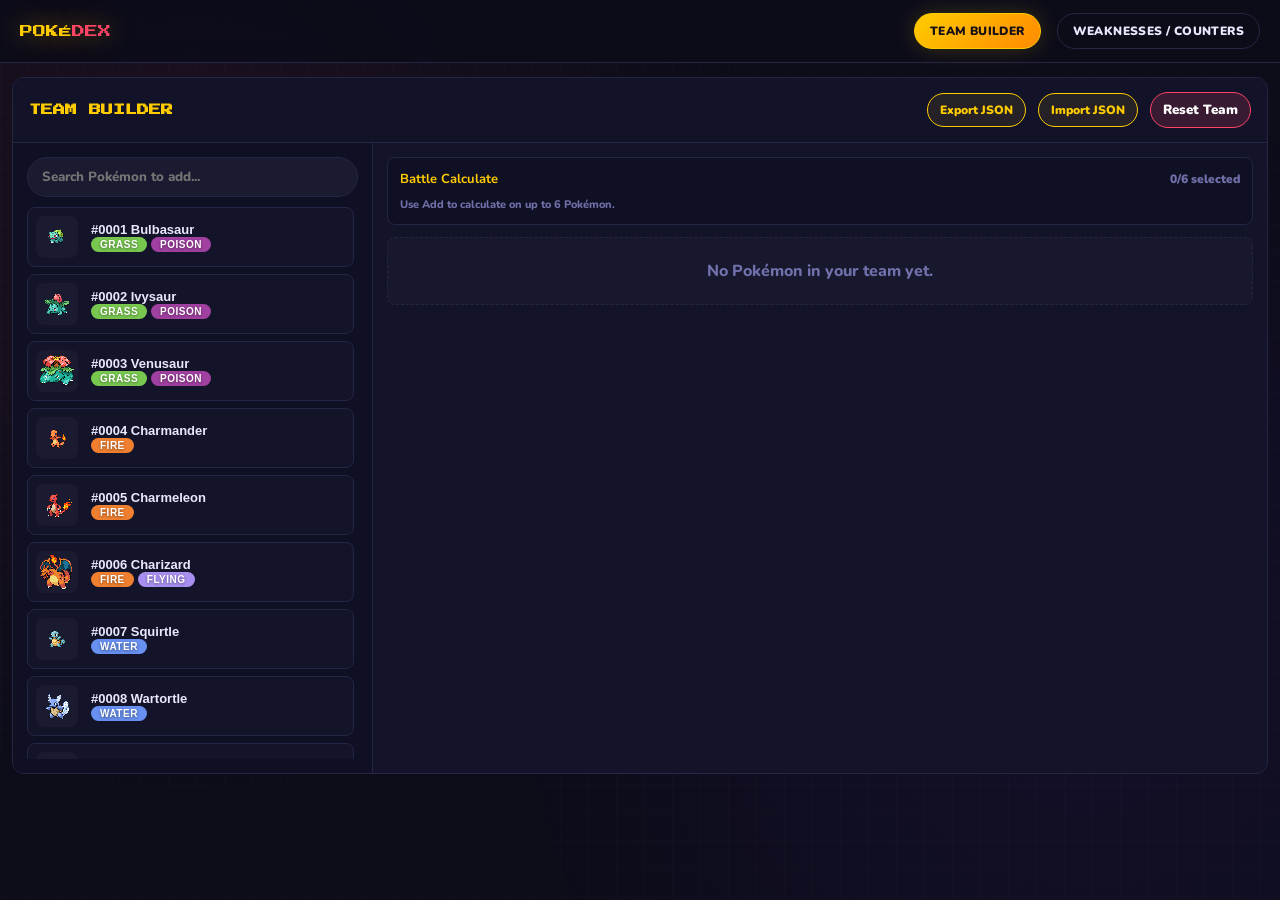
==== commit 97e7ce28: "Update index.html" ====
--- a/index.html
+++ b/index.html
@@ -126,15 +126,46 @@
 /* MY TEAM */
 .teamBtn{margin-left:auto;border:1.5px solid var(--yel);background:linear-gradient(135deg,var(--yel),#ff8a00);color:#171015;border-radius:50px;padding:9px 15px;font-family:'Nunito',sans-serif;font-size:12px;font-weight:900;text-transform:uppercase;letter-spacing:.4px;cursor:pointer;box-shadow:0 0 22px rgba(255,204,0,.18);transition:transform .15s,box-shadow .2s}
 .teamBtn:hover{transform:translateY(-1px);box-shadow:0 8px 24px rgba(255,204,0,.24)}
+.dexBtn{margin-left:0;background:transparent;color:var(--txt);border-color:var(--brd);box-shadow:none}
+.teamBtn.on{border-color:var(--yel);background:linear-gradient(135deg,var(--yel),#ff8a00);color:#171015;box-shadow:0 0 22px rgba(255,204,0,.18)}
+body.team-view .sw,body.team-view .tfs,body.team-view .sb,body.team-view main{display:none}
+body.team-view .teamOverlay{position:relative;inset:auto;display:block;z-index:1;background:transparent;backdrop-filter:none;padding:14px 12px 24px;overflow:visible}
+body.team-view .teamPanel{box-shadow:none}
+body.team-view .teamClose{display:none}
+body.dex-view .teamOverlay{display:none}
+body.dex-view .sw{display:block}
+@media(max-width:620px){.teamBtn,.dexBtn{margin-left:0;flex:1;text-align:center}.logo{width:100%}}
 .teamOverlay{position:fixed;inset:0;z-index:300;background:rgba(5,5,12,.82);backdrop-filter:blur(10px);display:none;padding:18px;overflow:auto}.teamOverlay.open{display:block}
 .teamPanel{width:min(1320px,100%);margin:0 auto;background:var(--surf);border:1px solid var(--brd);border-radius:var(--r);box-shadow:0 22px 80px rgba(0,0,0,.55);overflow:hidden}
 .teamTop{position:sticky;top:0;z-index:2;background:rgba(19,19,42,.98);border-bottom:1px solid var(--brd);padding:14px 16px;display:flex;align-items:center;gap:12px;flex-wrap:wrap}.teamTitle{font-family:'Press Start 2P',monospace;font-size:12px;color:var(--yel);margin-right:auto}
-.teamClose,.teamReset{border:1px solid var(--brd);background:var(--surf2);color:var(--txt);border-radius:50px;padding:8px 12px;font-family:'Nunito',sans-serif;font-weight:900;cursor:pointer}.teamReset{border-color:var(--red);color:#fff;background:rgba(255,68,102,.16)}
+.teamClose,.teamReset,.teamTool{border:1px solid var(--brd);background:var(--surf2);color:var(--txt);border-radius:50px;padding:8px 12px;font-family:'Nunito',sans-serif;font-weight:900;cursor:pointer}.teamTool{border-color:var(--yel);color:var(--yel);background:rgba(255,204,0,.08);font-size:12px}.importTool{display:inline-flex;align-items:center}.teamReset{border-color:var(--red);color:#fff;background:rgba(255,68,102,.16)}
 .teamBody{display:grid;grid-template-columns:minmax(280px,360px) 1fr;gap:0;min-height:620px}.teamPicker{border-right:1px solid var(--brd);padding:14px;background:#101024}
 .teamSearch{width:100%;background:var(--surf2);border:1.5px solid var(--brd);border-radius:50px;color:var(--txt);font-family:'Nunito',sans-serif;font-weight:800;padding:10px 14px;outline:none;margin-bottom:10px}.teamSearch:focus{border-color:var(--yel);box-shadow:0 0 0 3px rgba(255,204,0,.13)}
 .teamList{display:flex;flex-direction:column;gap:7px;max-height:552px;overflow:auto;padding-right:4px}.pickMon{border:1px solid var(--brd);background:var(--surf);color:var(--txt);border-radius:8px;padding:8px;display:grid;grid-template-columns:46px 1fr;gap:9px;align-items:center;text-align:left;cursor:pointer;transition:border-color .15s,background .15s}.pickMon:hover{border-color:var(--yel);background:#191934}.pickMon img{width:42px;height:42px;object-fit:contain;image-rendering:pixelated;background:var(--surf2);border-radius:8px}.pickName{font-weight:900;text-transform:capitalize;font-size:13px;margin-bottom:4px}.pickTypes{display:flex;gap:4px;flex-wrap:wrap}
 .teamSlots{padding:14px;display:grid;grid-template-columns:repeat(auto-fit,minmax(310px,1fr));gap:10px;align-content:start}.slot{border:1px solid var(--brd);background:var(--surf2);border-radius:8px;padding:11px;min-width:0}.slotHead{display:grid;grid-template-columns:56px 1fr auto;gap:10px;align-items:center;margin-bottom:10px}.slotImg{width:56px;height:56px;background:var(--surf);border-radius:9px;display:flex;align-items:center;justify-content:center;color:var(--dim);font-weight:900;overflow:hidden}.slotImg img{width:52px;height:52px;object-fit:contain;image-rendering:pixelated}.slotName{font-weight:900;text-transform:capitalize;white-space:nowrap;overflow:hidden;text-overflow:ellipsis}.slotNum{font-size:11px;color:var(--dim);font-weight:800;margin-bottom:2px}.slotTypes{display:flex;gap:4px;flex-wrap:wrap;margin-top:5px}.clearSlot{width:32px;height:32px;border:1px solid var(--brd);background:var(--surf);color:var(--dim);border-radius:50%;font-weight:900;cursor:pointer}.clearSlot:hover{color:#fff;border-color:var(--red);background:rgba(255,68,102,.14)}
-.statGrid{display:grid;grid-template-columns:repeat(3,minmax(0,1fr));gap:7px}.statBox{border:1px solid var(--brd);border-radius:8px;padding:7px;background:#111126}.statBox label{display:block;font-size:10px;font-weight:900;color:var(--yel);margin-bottom:5px}.statInputs{display:grid;grid-template-columns:1fr 1fr;gap:5px}.statInputs input{width:100%;min-width:0;background:var(--bg);border:1px solid var(--brd);border-radius:6px;color:var(--txt);font:800 12px 'Nunito',sans-serif;padding:6px;text-align:center;outline:none}.statInputs input:focus{border-color:var(--red)}.statInputs span{font-size:9px;color:var(--dim);font-weight:900;text-align:center;text-transform:uppercase}.emptyTeam{grid-column:1/-1;color:var(--dim);font-weight:800;padding:22px;text-align:center;border:1px dashed var(--brd);border-radius:8px;background:rgba(255,255,255,.02)}
+.metaGrid{display:grid;grid-template-columns:1fr 1fr;gap:7px;margin:0 0 9px}
+.metaGrid label{display:flex;flex-direction:column;gap:5px;font-size:10px;font-weight:900;color:var(--yel)}
+.metaGrid select{width:100%;min-width:0;background:var(--bg);border:1px solid var(--brd);border-radius:7px;color:var(--txt);font:800 12px 'Nunito',sans-serif;padding:7px;outline:none;text-transform:capitalize}
+.metaGrid select:focus{border-color:var(--red)}
+@media(max-width:520px){.metaGrid{grid-template-columns:1fr}}
+.calcPanel{grid-column:1/-1;border:1px solid var(--brd);background:#101024;border-radius:8px;padding:12px;margin-bottom:2px}
+.calcScores{display:grid;grid-template-columns:repeat(2,minmax(0,1fr));gap:8px;margin:8px 0 10px}.calcScores div{border:1px solid var(--brd);background:var(--surf2);border-radius:8px;padding:9px 10px}.calcScores span{display:block;color:var(--dim);font-size:10px;font-weight:900;text-transform:uppercase}.calcScores strong{display:block;color:var(--yel);font-size:18px;line-height:1.15}.calcNotes{display:flex;flex-direction:column;gap:5px;margin-bottom:10px}.calcNotes p{border-left:3px solid var(--yel);background:rgba(255,204,0,.08);border-radius:6px;padding:6px 8px;color:var(--txt);font-size:11px;font-weight:800}
+@media(max-width:520px){.calcScores{grid-template-columns:1fr}}
+.calcHead{display:flex;align-items:center;justify-content:space-between;gap:10px;margin-bottom:9px}.calcHead strong{color:var(--yel);font-size:13px}.calcHead span{color:var(--dim);font-weight:900;font-size:12px}
+.calcSelected{display:flex;gap:5px;flex-wrap:wrap;margin-bottom:10px}.calcSelected span{background:var(--surf2);border:1px solid var(--brd);border-radius:50px;padding:3px 8px;font-size:10px;font-weight:900;text-transform:capitalize;color:var(--txt)}
+.calcRows{display:grid;grid-template-columns:repeat(3,minmax(0,1fr));gap:10px}.calcRows b{display:block;color:var(--txt);font-size:11px;margin-bottom:6px}.calcBadges{display:flex;gap:4px;flex-wrap:wrap}.calcBadge{padding:2px 8px;border-radius:50px;font-size:9.5px;font-weight:900;text-transform:uppercase;color:#fff;text-shadow:0 1px 2px rgba(0,0,0,.45)}
+.calcThreat{display:inline-flex;align-items:center;gap:5px;border:1px solid var(--brd);border-radius:50px;padding:2px 7px 2px 2px;font-size:10px;font-weight:900;color:var(--txt);background:var(--surf2)}.calcThreat span{border-radius:50px;padding:1px 7px;color:#fff;text-transform:uppercase;text-shadow:0 1px 2px rgba(0,0,0,.45)}.calcNone,.calcEmpty{color:var(--dim);font-size:11px;font-weight:800}.slotActions{display:flex;align-items:center;gap:6px}.calcToggle{border:1px solid var(--brd);background:var(--surf);color:var(--dim);border-radius:50px;padding:7px 9px;font:900 10px 'Nunito',sans-serif;cursor:pointer;white-space:nowrap}.calcToggle.on{border-color:var(--yel);background:rgba(255,204,0,.16);color:var(--yel)}
+@media(max-width:980px){.calcRows{grid-template-columns:1fr}.slotActions{flex-direction:column;align-items:flex-end}.calcToggle{font-size:9px;padding:6px 8px}}
+.movesGrid{display:grid;grid-template-columns:repeat(4,minmax(0,1fr));gap:7px;margin-top:9px}
+.movePair{display:grid;grid-template-columns:1.6fr 1fr 1fr;gap:6px;border:1px solid var(--brd);border-radius:8px;padding:7px;background:#111126}
+.movesGrid .movePair label{font-size:9.5px}
+@media(max-width:760px){.movePair{grid-template-columns:1fr}}
+.movesGrid label{display:flex;flex-direction:column;gap:5px;font-size:10px;font-weight:900;color:var(--yel)}
+.movesGrid select{width:100%;min-width:0;background:var(--bg);border:1px solid var(--brd);border-radius:7px;color:var(--txt);font:800 12px 'Nunito',sans-serif;padding:7px;outline:none;text-transform:capitalize}
+.movesGrid select:focus{border-color:var(--red)}
+@media(max-width:680px){.movesGrid{grid-template-columns:repeat(2,minmax(0,1fr))}}
+@media(max-width:420px){.movesGrid{grid-template-columns:1fr}}
+.statGrid{display:grid;grid-template-columns:repeat(3,minmax(0,1fr));gap:7px}.statBox{border:1px solid var(--brd);border-radius:8px;padding:7px;background:#111126}.statBox label{display:block;font-size:10px;font-weight:900;color:var(--yel);margin-bottom:5px}.statInputs{display:grid;grid-template-columns:1fr 1fr;gap:5px}.statInputs input{width:100%;min-width:0;background:var(--bg);border:1px solid var(--brd);border-radius:6px;color:var(--txt);font:800 12px 'Nunito',sans-serif;padding:6px;text-align:center;outline:none}.statInputs input:focus{border-color:var(--red)}.statBox.boost{border-color:#38d878;background:rgba(56,216,120,.08)}.statBox.drop{border-color:#ff5570;background:rgba(255,85,112,.08)}.statBox.boost label{color:#63d471}.statBox.drop label{color:#ff6b6b}.statInputs input.ivBoost{border-color:#38d878;color:#8dffb3;box-shadow:0 0 0 2px rgba(56,216,120,.12)}.statInputs input.ivDrop{border-color:#ff5570;color:#ff9cac;box-shadow:0 0 0 2px rgba(255,85,112,.12)}.statInputs span{font-size:9px;color:var(--dim);font-weight:900;text-align:center;text-transform:uppercase}.emptyTeam{grid-column:1/-1;color:var(--dim);font-weight:800;padding:22px;text-align:center;border:1px dashed var(--brd);border-radius:8px;background:rgba(255,255,255,.02)}
 @media(max-width:820px){.teamBody{grid-template-columns:1fr}.teamPicker{border-right:0;border-bottom:1px solid var(--brd)}.teamList{max-height:300px}.teamBtn{margin-left:0}.statGrid{grid-template-columns:repeat(2,minmax(0,1fr))}}
 @media(max-width:560px){
   #grid{grid-template-columns:1fr}
@@ -152,20 +183,21 @@
     <span class="si">🔍</span>
     <input type="text" id="search" placeholder="Search: name, #number, type…" autocomplete="off" spellcheck="false">
   </div>
-  <button class="teamBtn" id="myTeamBtn" type="button">My Team</button>
+  <button class="teamBtn" id="myTeamBtn" type="button">Team Builder</button>
+  <button class="teamBtn dexBtn" id="dexViewBtn" type="button">Weaknesses / Counters</button>
 </header>
 <div class="tfs" id="tf"></div>
 <div class="sb"><span id="cnt">Loading...</span></div>
 <main><div id="grid"></div></main>
 <div class="teamOverlay" id="teamOverlay" aria-hidden="true">
   <section class="teamPanel" role="dialog" aria-modal="true" aria-labelledby="teamTitle">
-    <div class="teamTop"><h2 class="teamTitle" id="teamTitle">MY TEAM</h2><button class="teamReset" id="teamReset" type="button">Reset Team</button><button class="teamClose" id="teamClose" type="button">Close</button></div>
+    <div class="teamTop"><h2 class="teamTitle" id="teamTitle">TEAM BUILDER</h2><button class="teamTool" id="teamExport" type="button">Export JSON</button><label class="teamTool importTool" for="teamImport">Import JSON</label><input id="teamImport" type="file" accept="application/json,.json" hidden><button class="teamReset" id="teamReset" type="button">Reset Team</button><button class="teamClose" id="teamClose" type="button">Close</button></div>
     <div class="teamBody"><aside class="teamPicker"><input class="teamSearch" id="teamSearch" type="text" placeholder="Search Pokémon to add..." autocomplete="off" spellcheck="false"><div class="teamList" id="teamList"></div></aside><section class="teamSlots" id="teamSlots"></section></div>
   </section>
 </div>
 
 <script>
-const POKE=[{"id":1,"name":"bulbasaur","types":["grass","poison"]},{"id":2,"name":"ivysaur","types":["grass","poison"]},{"id":3,"name":"venusaur","types":["grass","poison"]},{"id":4,"name":"charmander","types":["fire"]},{"id":5,"name":"charmeleon","types":["fire"]},{"id":6,"name":"charizard","types":["fire","flying"]},{"id":7,"name":"squirtle","types":["water"]},{"id":8,"name":"wartortle","types":["water"]},{"id":9,"name":"blastoise","types":["water"]},{"id":10,"name":"caterpie","types":["bug"]},{"id":11,"name":"metapod","types":["bug"]},{"id":12,"name":"butterfree","types":["bug","flying"]},{"id":13,"name":"weedle","types":["bug","poison"]},{"id":14,"name":"kakuna","types":["bug","poison"]},{"id":15,"name":"beedrill","types":["bug","poison"]},{"id":16,"name":"pidgey","types":["normal","flying"]},{"id":17,"name":"pidgeotto","types":["normal","flying"]},{"id":18,"name":"pidgeot","types":["normal","flying"]},{"id":19,"name":"rattata","types":["normal"]},{"id":20,"name":"raticate","types":["normal"]},{"id":21,"name":"spearow","types":["normal","flying"]},{"id":22,"name":"fearow","types":["normal","flying"]},{"id":23,"name":"ekans","types":["poison"]},{"id":24,"name":"arbok","types":["poison"]},{"id":25,"name":"pikachu","types":["electric"]},{"id":26,"name":"raichu","types":["electric"]},{"id":27,"name":"sandshrew","types":["ground"]},{"id":28,"name":"sandslash","types":["ground"]},{"id":29,"name":"nidoran-f","types":["poison"]},{"id":30,"name":"nidorina","types":["poison"]},{"id":31,"name":"nidoqueen","types":["poison","ground"]},{"id":32,"name":"nidoran-m","types":["poison"]},{"id":33,"name":"nidorino","types":["poison"]},{"id":34,"name":"nidoking","types":["poison","ground"]},{"id":35,"name":"clefairy","types":["fairy"]},{"id":36,"name":"clefable","types":["fairy"]},{"id":37,"name":"vulpix","types":["fire"]},{"id":38,"name":"ninetales","types":["fire"]},{"id":39,"name":"jigglypuff","types":["normal","fairy"]},{"id":40,"name":"wigglytuff","types":["normal","fairy"]},{"id":41,"name":"zubat","types":["poison","flying"]},{"id":42,"name":"golbat","types":["poison","flying"]},{"id":43,"name":"oddish","types":["grass","poison"]},{"id":44,"name":"gloom","types":["grass","poison"]},{"id":45,"name":"vileplume","types":["grass","poison"]},{"id":46,"name":"paras","types":["bug","grass"]},{"id":47,"name":"parasect","types":["bug","grass"]},{"id":48,"name":"venonat","types":["bug","poison"]},{"id":49,"name":"venomoth","types":["bug","poison"]},{"id":50,"name":"diglett","types":["ground"]},{"id":51,"name":"dugtrio","types":["ground"]},{"id":52,"name":"meowth","types":["normal"]},{"id":53,"name":"persian","types":["normal"]},{"id":54,"name":"psyduck","types":["water"]},{"id":55,"name":"golduck","types":["water"]},{"id":56,"name":"mankey","types":["fighting"]},{"id":57,"name":"primeape","types":["fighting"]},{"id":58,"name":"growlithe","types":["fire"]},{"id":59,"name":"arcanine","types":["fire"]},{"id":60,"name":"poliwag","types":["water"]},{"id":61,"name":"poliwhirl","types":["water"]},{"id":62,"name":"poliwrath","types":["water","fighting"]},{"id":63,"name":"abra","types":["psychic"]},{"id":64,"name":"kadabra","types":["psychic"]},{"id":65,"name":"alakazam","types":["psychic"]},{"id":66,"name":"machop","types":["fighting"]},{"id":67,"name":"machoke","types":["fighting"]},{"id":68,"name":"machamp","types":["fighting"]},{"id":69,"name":"bellsprout","types":["grass","poison"]},{"id":70,"name":"weepinbell","types":["grass","poison"]},{"id":71,"name":"victreebel","types":["grass","poison"]},{"id":72,"name":"tentacool","types":["water","poison"]},{"id":73,"name":"tentacruel","types":["water","poison"]},{"id":74,"name":"geodude","types":["rock","ground"]},{"id":75,"name":"graveler","types":["rock","ground"]},{"id":76,"name":"golem","types":["rock","ground"]},{"id":77,"name":"ponyta","types":["fire"]},{"id":78,"name":"rapidash","types":["fire"]},{"id":79,"name":"slowpoke","types":["water","psychic"]},{"id":80,"name":"slowbro","types":["water","psychic"]},{"id":81,"name":"magnemite","types":["electric","steel"]},{"id":82,"name":"magneton","types":["electric","steel"]},{"id":83,"name":"farfetchd","types":["normal","flying"]},{"id":84,"name":"doduo","types":["normal","flying"]},{"id":85,"name":"dodrio","types":["normal","flying"]},{"id":86,"name":"seel","types":["water"]},{"id":87,"name":"dewgong","types":["water","ice"]},{"id":88,"name":"grimer","types":["poison"]},{"id":89,"name":"muk","types":["poison"]},{"id":90,"name":"shellder","types":["water"]},{"id":91,"name":"cloyster","types":["water","ice"]},{"id":92,"name":"gastly","types":["ghost","poison"]},{"id":93,"name":"haunter","types":["ghost","poison"]},{"id":94,"name":"gengar","types":["ghost","poison"]},{"id":95,"name":"onix","types":["rock","ground"]},{"id":96,"name":"drowzee","types":["psychic"]},{"id":97,"name":"hypno","types":["psychic"]},{"id":98,"name":"krabby","types":["water"]},{"id":99,"name":"kingler","types":["water"]},{"id":100,"name":"voltorb","types":["electric"]},{"id":101,"name":"electrode","types":["electric"]},{"id":102,"name":"exeggcute","types":["grass","psychic"]},{"id":103,"name":"exeggutor","types":["grass","psychic"]},{"id":104,"name":"cubone","types":["ground"]},{"id":105,"name":"marowak","types":["ground"]},{"id":106,"name":"hitmonlee","types":["fighting"]},{"id":107,"name":"hitmonchan","types":["fighting"]},{"id":108,"name":"lickitung","types":["normal"]},{"id":109,"name":"koffing","types":["poison"]},{"id":110,"name":"weezing","types":["poison"]},{"id":111,"name":"rhyhorn","types":["ground","rock"]},{"id":112,"name":"rhydon","types":["ground","rock"]},{"id":113,"name":"chansey","types":["normal"]},{"id":114,"name":"tangela","types":["grass"]},{"id":115,"name":"kangaskhan","types":["normal"]},{"id":116,"name":"horsea","types":["water"]},{"id":117,"name":"seadra","types":["water"]},{"id":118,"name":"goldeen","types":["water"]},{"id":119,"name":"seaking","types":["water"]},{"id":120,"name":"staryu","types":["water"]},{"id":121,"name":"starmie","types":["water","psychic"]},{"id":122,"name":"mr-mime","types":["psychic","fairy"]},{"id":123,"name":"scyther","types":["bug","flying"]},{"id":124,"name":"jynx","types":["ice","psychic"]},{"id":125,"name":"electabuzz","types":["electric"]},{"id":126,"name":"magmar","types":["fire"]},{"id":127,"name":"pinsir","types":["bug"]},{"id":128,"name":"tauros","types":["normal"]},{"id":129,"name":"magikarp","types":["water"]},{"id":130,"name":"gyarados","types":["water","flying"]},{"id":131,"name":"lapras","types":["water","ice"]},{"id":132,"name":"ditto","types":["normal"]},{"id":133,"name":"eevee","types":["normal"]},{"id":134,"name":"vaporeon","types":["water"]},{"id":135,"name":"jolteon","types":["electric"]},{"id":136,"name":"flareon","types":["fire"]},{"id":137,"name":"porygon","types":["normal"]},{"id":138,"name":"omanyte","types":["rock","water"]},{"id":139,"name":"omastar","types":["rock","water"]},{"id":140,"name":"kabuto","types":["rock","water"]},{"id":141,"name":"kabutops","types":["rock","water"]},{"id":142,"name":"aerodactyl","types":["rock","flying"]},{"id":143,"name":"snorlax","types":["normal"]},{"id":144,"name":"articuno","types":["ice","flying"]},{"id":145,"name":"zapdos","types":["electric","flying"]},{"id":146,"name":"moltres","types":["fire","flying"]},{"id":147,"name":"dratini","types":["dragon"]},{"id":148,"name":"dragonair","types":["dragon"]},{"id":149,"name":"dragonite","types":["dragon","flying"]},{"id":150,"name":"mewtwo","types":["psychic"]},{"id":151,"name":"mew","types":["psychic"]},{"id":152,"name":"chikorita","types":["grass"]},{"id":153,"name":"bayleef","types":["grass"]},{"id":154,"name":"meganium","types":["grass"]},{"id":155,"name":"cyndaquil","types":["fire"]},{"id":156,"name":"quilava","types":["fire"]},{"id":157,"name":"typhlosion","types":["fire"]},{"id":158,"name":"totodile","types":["water"]},{"id":159,"name":"croconaw","types":["water"]},{"id":160,"name":"feraligatr","types":["water"]},{"id":161,"name":"sentret","types":["normal"]},{"id":162,"name":"furret","types":["normal"]},{"id":163,"name":"hoothoot","types":["normal","flying"]},{"id":164,"name":"noctowl","types":["normal","flying"]},{"id":165,"name":"ledyba","types":["bug","flying"]},{"id":166,"name":"ledian","types":["bug","flying"]},{"id":167,"name":"spinarak","types":["bug","poison"]},{"id":168,"name":"ariados","types":["bug","poison"]},{"id":169,"name":"crobat","types":["poison","flying"]},{"id":170,"name":"chinchou","types":["water","electric"]},{"id":171,"name":"lanturn","types":["water","electric"]},{"id":172,"name":"pichu","types":["electric"]},{"id":173,"name":"cleffa","types":["fairy"]},{"id":174,"name":"igglybuff","types":["normal","fairy"]},{"id":175,"name":"togepi","types":["fairy"]},{"id":176,"name":"togetic","types":["fairy","flying"]},{"id":177,"name":"natu","types":["psychic","flying"]},{"id":178,"name":"xatu","types":["psychic","flying"]},{"id":179,"name":"mareep","types":["electric"]},{"id":180,"name":"flaaffy","types":["electric"]},{"id":181,"name":"ampharos","types":["electric"]},{"id":182,"name":"bellossom","types":["grass"]},{"id":183,"name":"marill","types":["water","fairy"]},{"id":184,"name":"azumarill","types":["water","fairy"]},{"id":185,"name":"sudowoodo","types":["rock"]},{"id":186,"name":"politoed","types":["water"]},{"id":187,"name":"hoppip","types":["grass","flying"]},{"id":188,"name":"skiploom","types":["grass","flying"]},{"id":189,"name":"jumpluff","types":["grass","flying"]},{"id":190,"name":"aipom","types":["normal"]},{"id":191,"name":"sunkern","types":["grass"]},{"id":192,"name":"sunflora","types":["grass"]},{"id":193,"name":"yanma","types":["bug","flying"]},{"id":194,"name":"wooper","types":["water","ground"]},{"id":195,"name":"quagsire","types":["water","ground"]},{"id":196,"name":"espeon","types":["psychic"]},{"id":197,"name":"umbreon","types":["dark"]},{"id":198,"name":"murkrow","types":["dark","flying"]},{"id":199,"name":"slowking","types":["water","psychic"]},{"id":200,"name":"misdreavus","types":["ghost"]},{"id":201,"name":"unown","types":["psychic"]},{"id":202,"name":"wobbuffet","types":["psychic"]},{"id":203,"name":"girafarig","types":["normal","psychic"]},{"id":204,"name":"pineco","types":["bug"]},{"id":205,"name":"forretress","types":["bug","steel"]},{"id":206,"name":"dunsparce","types":["normal"]},{"id":207,"name":"gligar","types":["ground","flying"]},{"id":208,"name":"steelix","types":["steel","ground"]},{"id":209,"name":"snubbull","types":["fairy"]},{"id":210,"name":"granbull","types":["fairy"]},{"id":211,"name":"qwilfish","types":["water","poison"]},{"id":212,"name":"scizor","types":["bug","steel"]},{"id":213,"name":"shuckle","types":["bug","rock"]},{"id":214,"name":"heracross","types":["bug","fighting"]},{"id":215,"name":"sneasel","types":["dark","ice"]},{"id":216,"name":"teddiursa","types":["normal"]},{"id":217,"name":"ursaring","types":["normal"]},{"id":218,"name":"slugma","types":["fire"]},{"id":219,"name":"magcargo","types":["fire","rock"]},{"id":220,"name":"swinub","types":["ice","ground"]},{"id":221,"name":"piloswine","types":["ice","ground"]},{"id":222,"name":"corsola","types":["water","rock"]},{"id":223,"name":"remoraid","types":["water"]},{"id":224,"name":"octillery","types":["water"]},{"id":225,"name":"delibird","types":["ice","flying"]},{"id":226,"name":"mantine","types":["water","flying"]},{"id":227,"name":"skarmory","types":["steel","flying"]},{"id":228,"name":"houndour","types":["dark","fire"]},{"id":229,"name":"houndoom","types":["dark","fire"]},{"id":230,"name":"kingdra","types":["water","dragon"]},{"id":231,"name":"phanpy","types":["ground"]},{"id":232,"name":"donphan","types":["ground"]},{"id":233,"name":"porygon2","types":["normal"]},{"id":234,"name":"stantler","types":["normal"]},{"id":235,"name":"smeargle","types":["normal"]},{"id":236,"name":"tyrogue","types":["fighting"]},{"id":237,"name":"hitmontop","types":["fighting"]},{"id":238,"name":"smoochum","types":["ice","psychic"]},{"id":239,"name":"elekid","types":["electric"]},{"id":240,"name":"magby","types":["fire"]},{"id":241,"name":"miltank","types":["normal"]},{"id":242,"name":"blissey","types":["normal"]},{"id":243,"name":"raikou","types":["electric"]},{"id":244,"name":"entei","types":["fire"]},{"id":245,"name":"suicune","types":["water"]},{"id":246,"name":"larvitar","types":["rock","ground"]},{"id":247,"name":"pupitar","types":["rock","ground"]},{"id":248,"name":"tyranitar","types":["rock","dark"]},{"id":249,"name":"lugia","types":["psychic","flying"]},{"id":250,"name":"ho-oh","types":["fire","flying"]},{"id":251,"name":"celebi","types":["psychic","grass"]},{"id":252,"name":"treecko","types":["grass"]},{"id":253,"name":"grovyle","types":["grass"]},{"id":254,"name":"sceptile","types":["grass"]},{"id":255,"name":"torchic","types":["fire"]},{"id":256,"name":"combusken","types":["fire","fighting"]},{"id":257,"name":"blaziken","types":["fire","fighting"]},{"id":258,"name":"mudkip","types":["water"]},{"id":259,"name":"marshtomp","types":["water","ground"]},{"id":260,"name":"swampert","types":["water","ground"]},{"id":261,"name":"poochyena","types":["dark"]},{"id":262,"name":"mightyena","types":["dark"]},{"id":263,"name":"zigzagoon","types":["normal"]},{"id":264,"name":"linoone","types":["normal"]},{"id":265,"name":"wurmple","types":["bug"]},{"id":266,"name":"silcoon","types":["bug"]},{"id":267,"name":"beautifly","types":["bug","flying"]},{"id":268,"name":"cascoon","types":["bug"]},{"id":269,"name":"dustox","types":["bug","poison"]},{"id":270,"name":"lotad","types":["water","grass"]},{"id":271,"name":"lombre","types":["water","grass"]},{"id":272,"name":"ludicolo","types":["water","grass"]},{"id":273,"name":"seedot","types":["grass"]},{"id":274,"name":"nuzleaf","types":["grass","dark"]},{"id":275,"name":"shiftry","types":["grass","dark"]},{"id":276,"name":"taillow","types":["normal","flying"]},{"id":277,"name":"swellow","types":["normal","flying"]},{"id":278,"name":"wingull","types":["water","flying"]},{"id":279,"name":"pelipper","types":["water","flying"]},{"id":280,"name":"ralts","types":["psychic","fairy"]},{"id":281,"name":"kirlia","types":["psychic","fairy"]},{"id":282,"name":"gardevoir","types":["psychic","fairy"]},{"id":283,"name":"surskit","types":["bug","water"]},{"id":284,"name":"masquerain","types":["bug","flying"]},{"id":285,"name":"shroomish","types":["grass"]},{"id":286,"name":"breloom","types":["grass","fighting"]},{"id":287,"name":"slakoth","types":["normal"]},{"id":288,"name":"vigoroth","types":["normal"]},{"id":289,"name":"slaking","types":["normal"]},{"id":290,"name":"nincada","types":["bug","ground"]},{"id":291,"name":"ninjask","types":["bug","flying"]},{"id":292,"name":"shedinja","types":["bug","ghost"]},{"id":293,"name":"whismur","types":["normal"]},{"id":294,"name":"loudred","types":["normal"]},{"id":295,"name":"exploud","types":["normal"]},{"id":296,"name":"makuhita","types":["fighting"]},{"id":297,"name":"hariyama","types":["fighting"]},{"id":298,"name":"azurill","types":["normal","fairy"]},{"id":299,"name":"nosepass","types":["rock"]},{"id":300,"name":"skitty","types":["normal"]},{"id":301,"name":"delcatty","types":["normal"]},{"id":302,"name":"sableye","types":["dark","ghost"]},{"id":303,"name":"mawile","types":["steel","fairy"]},{"id":304,"name":"aron","types":["steel","rock"]},{"id":305,"name":"lairon","types":["steel","rock"]},{"id":306,"name":"aggron","types":["steel","rock"]},{"id":307,"name":"meditite","types":["fighting","psychic"]},{"id":308,"name":"medicham","types":["fighting","psychic"]},{"id":309,"name":"electrike","types":["electric"]},{"id":310,"name":"manectric","types":["electric"]},{"id":311,"name":"plusle","types":["electric"]},{"id":312,"name":"minun","types":["electric"]},{"id":313,"name":"volbeat","types":["bug"]},{"id":314,"name":"illumise","types":["bug"]},{"id":315,"name":"roselia","types":["grass","poison"]},{"id":316,"name":"gulpin","types":["poison"]},{"id":317,"name":"swalot","types":["poison"]},{"id":318,"name":"carvanha","types":["water","dark"]},{"id":319,"name":"sharpedo","types":["water","dark"]},{"id":320,"name":"wailmer","types":["water"]},{"id":321,"name":"wailord","types":["water"]},{"id":322,"name":"numel","types":["fire","ground"]},{"id":323,"name":"camerupt","types":["fire","ground"]},{"id":324,"name":"torkoal","types":["fire"]},{"id":325,"name":"spoink","types":["psychic"]},{"id":326,"name":"grumpig","types":["psychic"]},{"id":327,"name":"spinda","types":["normal"]},{"id":328,"name":"trapinch","types":["ground"]},{"id":329,"name":"vibrava","types":["ground","dragon"]},{"id":330,"name":"flygon","types":["ground","dragon"]},{"id":331,"name":"cacnea","types":["grass"]},{"id":332,"name":"cacturne","types":["grass","dark"]},{"id":333,"name":"swablu","types":["normal","flying"]},{"id":334,"name":"altaria","types":["dragon","flying"]},{"id":335,"name":"zangoose","types":["normal"]},{"id":336,"name":"seviper","types":["poison"]},{"id":337,"name":"lunatone","types":["rock","psychic"]},{"id":338,"name":"solrock","types":["rock","psychic"]},{"id":339,"name":"barboach","types":["water","ground"]},{"id":340,"name":"whiscash","types":["water","ground"]},{"id":341,"name":"corphish","types":["water"]},{"id":342,"name":"crawdaunt","types":["water","dark"]},{"id":343,"name":"baltoy","types":["ground","psychic"]},{"id":344,"name":"claydol","types":["ground","psychic"]},{"id":345,"name":"lileep","types":["rock","grass"]},{"id":346,"name":"cradily","types":["rock","grass"]},{"id":347,"name":"anorith","types":["rock","bug"]},{"id":348,"name":"armaldo","types":["rock","bug"]},{"id":349,"name":"feebas","types":["water"]},{"id":350,"name":"milotic","types":["water"]},{"id":351,"name":"castform","types":["normal"]},{"id":352,"name":"kecleon","types":["normal"]},{"id":353,"name":"shuppet","types":["ghost"]},{"id":354,"name":"banette","types":["ghost"]},{"id":355,"name":"duskull","types":["ghost"]},{"id":356,"name":"dusclops","types":["ghost"]},{"id":357,"name":"tropius","types":["grass","flying"]},{"id":358,"name":"chimecho","types":["psychic"]},{"id":359,"name":"absol","types":["dark"]},{"id":360,"name":"wynaut","types":["psychic"]},{"id":361,"name":"snorunt","types":["ice"]},{"id":362,"name":"glalie","types":["ice"]},{"id":363,"name":"spheal","types":["ice","water"]},{"id":364,"name":"sealeo","types":["ice","water"]},{"id":365,"name":"walrein","types":["ice","water"]},{"id":366,"name":"clamperl","types":["water"]},{"id":367,"name":"huntail","types":["water"]},{"id":368,"name":"gorebyss","types":["water"]},{"id":369,"name":"relicanth","types":["water","rock"]},{"id":370,"name":"luvdisc","types":["water"]},{"id":371,"name":"bagon","types":["dragon"]},{"id":372,"name":"shelgon","types":["dragon"]},{"id":373,"name":"salamence","types":["dragon","flying"]},{"id":374,"name":"beldum","types":["steel","psychic"]},{"id":375,"name":"metang","types":["steel","psychic"]},{"id":376,"name":"metagross","types":["steel","psychic"]},{"id":377,"name":"regirock","types":["rock"]},{"id":378,"name":"regice","types":["ice"]},{"id":379,"name":"registeel","types":["steel"]},{"id":380,"name":"latias","types":["dragon","psychic"]},{"id":381,"name":"latios","types":["dragon","psychic"]},{"id":382,"name":"kyogre","types":["water"]},{"id":383,"name":"groudon","types":["ground"]},{"id":384,"name":"rayquaza","types":["dragon","flying"]},{"id":385,"name":"jirachi","types":["steel","psychic"]},{"id":386,"name":"deoxys-normal","types":["psychic"]},{"id":387,"name":"turtwig","types":["grass"]},{"id":388,"name":"grotle","types":["grass"]},{"id":389,"name":"torterra","types":["grass","ground"]},{"id":390,"name":"chimchar","types":["fire"]},{"id":391,"name":"monferno","types":["fire","fighting"]},{"id":392,"name":"infernape","types":["fire","fighting"]},{"id":393,"name":"piplup","types":["water"]},{"id":394,"name":"prinplup","types":["water"]},{"id":395,"name":"empoleon","types":["water","steel"]},{"id":396,"name":"starly","types":["normal","flying"]},{"id":397,"name":"staravia","types":["normal","flying"]},{"id":398,"name":"staraptor","types":["normal","flying"]},{"id":399,"name":"bidoof","types":["normal"]},{"id":400,"name":"bibarel","types":["normal","water"]},{"id":401,"name":"kricketot","types":["bug"]},{"id":402,"name":"kricketune","types":["bug"]},{"id":403,"name":"shinx","types":["electric"]},{"id":404,"name":"luxio","types":["electric"]},{"id":405,"name":"luxray","types":["electric"]},{"id":406,"name":"budew","types":["grass","poison"]},{"id":407,"name":"roserade","types":["grass","poison"]},{"id":408,"name":"cranidos","types":["rock"]},{"id":409,"name":"rampardos","types":["rock"]},{"id":410,"name":"shieldon","types":["rock","steel"]},{"id":411,"name":"bastiodon","types":["rock","steel"]},{"id":412,"name":"burmy","types":["bug"]},{"id":413,"name":"wormadam-plant","types":["bug","grass"]},{"id":414,"name":"mothim","types":["bug","flying"]},{"id":415,"name":"combee","types":["bug","flying"]},{"id":416,"name":"vespiquen","types":["bug","flying"]},{"id":417,"name":"pachirisu","types":["electric"]},{"id":418,"name":"buizel","types":["water"]},{"id":419,"name":"floatzel","types":["water"]},{"id":420,"name":"cherubi","types":["grass"]},{"id":421,"name":"cherrim","types":["grass"]},{"id":422,"name":"shellos","types":["water"]},{"id":423,"name":"gastrodon","types":["water","ground"]},{"id":424,"name":"ambipom","types":["normal"]},{"id":425,"name":"drifloon","types":["ghost","flying"]},{"id":426,"name":"drifblim","types":["ghost","flying"]},{"id":427,"name":"buneary","types":["normal"]},{"id":428,"name":"lopunny","types":["normal"]},{"id":429,"name":"mismagius","types":["ghost"]},{"id":430,"name":"honchkrow","types":["dark","flying"]},{"id":431,"name":"glameow","types":["normal"]},{"id":432,"name":"purugly","types":["normal"]},{"id":433,"name":"chingling","types":["psychic"]},{"id":434,"name":"stunky","types":["poison","dark"]},{"id":435,"name":"skuntank","types":["poison","dark"]},{"id":436,"name":"bronzor","types":["steel","psychic"]},{"id":437,"name":"bronzong","types":["steel","psychic"]},{"id":438,"name":"bonsly","types":["rock"]},{"id":439,"name":"mime-jr","types":["psychic","fairy"]},{"id":440,"name":"happiny","types":["normal"]},{"id":441,"name":"chatot","types":["normal","flying"]},{"id":442,"name":"spiritomb","types":["ghost","dark"]},{"id":443,"name":"gible","types":["dragon","ground"]},{"id":444,"name":"gabite","types":["dragon","ground"]},{"id":445,"name":"garchomp","types":["dragon","ground"]},{"id":446,"name":"munchlax","types":["normal"]},{"id":447,"name":"riolu","types":["fighting"]},{"id":448,"name":"lucario","types":["fighting","steel"]},{"id":449,"name":"hippopotas","types":["ground"]},{"id":450,"name":"hippowdon","types":["ground"]},{"id":451,"name":"skorupi","types":["poison","bug"]},{"id":452,"name":"drapion","types":["poison","dark"]},{"id":453,"name":"croagunk","types":["poison","fighting"]},{"id":454,"name":"toxicroak","types":["poison","fighting"]},{"id":455,"name":"carnivine","types":["grass"]},{"id":456,"name":"finneon","types":["water"]},{"id":457,"name":"lumineon","types":["water"]},{"id":458,"name":"mantyke","types":["water","flying"]},{"id":459,"name":"snover","types":["grass","ice"]},{"id":460,"name":"abomasnow","types":["grass","ice"]},{"id":461,"name":"weavile","types":["dark","ice"]},{"id":462,"name":"magnezone","types":["electric","steel"]},{"id":463,"name":"lickilicky","types":["normal"]},{"id":464,"name":"rhyperior","types":["ground","rock"]},{"id":465,"name":"tangrowth","types":["grass"]},{"id":466,"name":"electivire","types":["electric"]},{"id":467,"name":"magmortar","types":["fire"]},{"id":468,"name":"togekiss","types":["fairy","flying"]},{"id":469,"name":"yanmega","types":["bug","flying"]},{"id":470,"name":"leafeon","types":["grass"]},{"id":471,"name":"glaceon","types":["ice"]},{"id":472,"name":"gliscor","types":["ground","flying"]},{"id":473,"name":"mamoswine","types":["ice","ground"]},{"id":474,"name":"porygon-z","types":["normal"]},{"id":475,"name":"gallade","types":["psychic","fighting"]},{"id":476,"name":"probopass","types":["rock","steel"]},{"id":477,"name":"dusknoir","types":["ghost"]},{"id":478,"name":"froslass","types":["ice","ghost"]},{"id":479,"name":"rotom","types":["electric","ghost"]},{"id":480,"name":"uxie","types":["psychic"]},{"id":481,"name":"mesprit","types":["psychic"]},{"id":482,"name":"azelf","types":["psychic"]},{"id":483,"name":"dialga","types":["steel","dragon"]},{"id":484,"name":"palkia","types":["water","dragon"]},{"id":485,"name":"heatran","types":["fire","steel"]},{"id":486,"name":"regigigas","types":["normal"]},{"id":487,"name":"giratina-altered","types":["ghost","dragon"]},{"id":488,"name":"cresselia","types":["psychic"]},{"id":489,"name":"phione","types":["water"]},{"id":490,"name":"manaphy","types":["water"]},{"id":491,"name":"darkrai","types":["dark"]},{"id":492,"name":"shaymin-land","types":["grass"]},{"id":493,"name":"arceus","types":["normal"]},{"id":494,"name":"victini","types":["psychic","fire"]},{"id":495,"name":"snivy","types":["grass"]},{"id":496,"name":"servine","types":["grass"]},{"id":497,"name":"serperior","types":["grass"]},{"id":498,"name":"tepig","types":["fire"]},{"id":499,"name":"pignite","types":["fire","fighting"]},{"id":500,"name":"emboar","types":["fire","fighting"]},{"id":501,"name":"oshawott","types":["water"]},{"id":502,"name":"dewott","types":["water"]},{"id":503,"name":"samurott","types":["water"]},{"id":504,"name":"patrat","types":["normal"]},{"id":505,"name":"watchog","types":["normal"]},{"id":506,"name":"lillipup","types":["normal"]},{"id":507,"name":"herdier","types":["normal"]},{"id":508,"name":"stoutland","types":["normal"]},{"id":509,"name":"purrloin","types":["dark"]},{"id":510,"name":"liepard","types":["dark"]},{"id":511,"name":"pansage","types":["grass"]},{"id":512,"name":"simisage","types":["grass"]},{"id":513,"name":"pansear","types":["fire"]},{"id":514,"name":"simisear","types":["fire"]},{"id":515,"name":"panpour","types":["water"]},{"id":516,"name":"simipour","types":["water"]},{"id":517,"name":"munna","types":["psychic"]},{"id":518,"name":"musharna","types":["psychic"]},{"id":519,"name":"pidove","types":["normal","flying"]},{"id":520,"name":"tranquill","types":["normal","flying"]},{"id":521,"name":"unfezant","types":["normal","flying"]},{"id":522,"name":"blitzle","types":["electric"]},{"id":523,"name":"zebstrika","types":["electric"]},{"id":524,"name":"roggenrola","types":["rock"]},{"id":525,"name":"boldore","types":["rock"]},{"id":526,"name":"gigalith","types":["rock"]},{"id":527,"name":"woobat","types":["psychic","flying"]},{"id":528,"name":"swoobat","types":["psychic","flying"]},{"id":529,"name":"drilbur","types":["ground"]},{"id":530,"name":"excadrill","types":["ground","steel"]},{"id":531,"name":"audino","types":["normal"]},{"id":532,"name":"timburr","types":["fighting"]},{"id":533,"name":"gurdurr","types":["fighting"]},{"id":534,"name":"conkeldurr","types":["fighting"]},{"id":535,"name":"tympole","types":["water"]},{"id":536,"name":"palpitoad","types":["water","ground"]},{"id":537,"name":"seismitoad","types":["water","ground"]},{"id":538,"name":"throh","types":["fighting"]},{"id":539,"name":"sawk","types":["fighting"]},{"id":540,"name":"sewaddle","types":["bug","grass"]},{"id":541,"name":"swadloon","types":["bug","grass"]},{"id":542,"name":"leavanny","types":["bug","grass"]},{"id":543,"name":"venipede","types":["bug","poison"]},{"id":544,"name":"whirlipede","types":["bug","poison"]},{"id":545,"name":"scolipede","types":["bug","poison"]},{"id":546,"name":"cottonee","types":["grass","fairy"]},{"id":547,"name":"whimsicott","types":["grass","fairy"]},{"id":548,"name":"petilil","types":["grass"]},{"id":549,"name":"lilligant","types":["grass"]},{"id":550,"name":"basculin-red-striped","types":["water"]},{"id":551,"name":"sandile","types":["ground","dark"]},{"id":552,"name":"krokorok","types":["ground","dark"]},{"id":553,"name":"krookodile","types":["ground","dark"]},{"id":554,"name":"darumaka","types":["fire"]},{"id":555,"name":"darmanitan-standard","types":["fire"]},{"id":556,"name":"maractus","types":["grass"]},{"id":557,"name":"dwebble","types":["bug","rock"]},{"id":558,"name":"crustle","types":["bug","rock"]},{"id":559,"name":"scraggy","types":["dark","fighting"]},{"id":560,"name":"scrafty","types":["dark","fighting"]},{"id":561,"name":"sigilyph","types":["psychic","flying"]},{"id":562,"name":"yamask","types":["ghost"]},{"id":563,"name":"cofagrigus","types":["ghost"]},{"id":564,"name":"tirtouga","types":["water","rock"]},{"id":565,"name":"carracosta","types":["water","rock"]},{"id":566,"name":"archen","types":["rock","flying"]},{"id":567,"name":"archeops","types":["rock","flying"]},{"id":568,"name":"trubbish","types":["poison"]},{"id":569,"name":"garbodor","types":["poison"]},{"id":570,"name":"zorua","types":["dark"]},{"id":571,"name":"zoroark","types":["dark"]},{"id":572,"name":"minccino","types":["normal"]},{"id":573,"name":"cinccino","types":["normal"]},{"id":574,"name":"gothita","types":["psychic"]},{"id":575,"name":"gothorita","types":["psychic"]},{"id":576,"name":"gothitelle","types":["psychic"]},{"id":577,"name":"solosis","types":["psychic"]},{"id":578,"name":"duosion","types":["psychic"]},{"id":579,"name":"reuniclus","types":["psychic"]},{"id":580,"name":"ducklett","types":["water","flying"]},{"id":581,"name":"swanna","types":["water","flying"]},{"id":582,"name":"vanillite","types":["ice"]},{"id":583,"name":"vanillish","types":["ice"]},{"id":584,"name":"vanilluxe","types":["ice"]},{"id":585,"name":"deerling","types":["normal","grass"]},{"id":586,"name":"sawsbuck","types":["normal","grass"]},{"id":587,"name":"emolga","types":["electric","flying"]},{"id":588,"name":"karrablast","types":["bug"]},{"id":589,"name":"escavalier","types":["bug","steel"]},{"id":590,"name":"foongus","types":["grass","poison"]},{"id":591,"name":"amoonguss","types":["grass","poison"]},{"id":592,"name":"frillish-male","types":["water","ghost"]},{"id":593,"name":"jellicent-male","types":["water","ghost"]},{"id":594,"name":"alomomola","types":["water"]},{"id":595,"name":"joltik","types":["bug","electric"]},{"id":596,"name":"galvantula","types":["bug","electric"]},{"id":597,"name":"ferroseed","types":["grass","steel"]},{"id":598,"name":"ferrothorn","types":["grass","steel"]},{"id":599,"name":"klink","types":["steel"]},{"id":600,"name":"klang","types":["steel"]},{"id":601,"name":"klinklang","types":["steel"]},{"id":602,"name":"tynamo","types":["electric"]},{"id":603,"name":"eelektrik","types":["electric"]},{"id":604,"name":"eelektross","types":["electric"]},{"id":605,"name":"elgyem","types":["psychic"]},{"id":606,"name":"beheeyem","types":["psychic"]},{"id":607,"name":"litwick","types":["ghost","fire"]},{"id":608,"name":"lampent","types":["ghost","fire"]},{"id":609,"name":"chandelure","types":["ghost","fire"]},{"id":610,"name":"axew","types":["dragon"]},{"id":611,"name":"fraxure","types":["dragon"]},{"id":612,"name":"haxorus","types":["dragon"]},{"id":613,"name":"cubchoo","types":["ice"]},{"id":614,"name":"beartic","types":["ice"]},{"id":615,"name":"cryogonal","types":["ice"]},{"id":616,"name":"shelmet","types":["bug"]},{"id":617,"name":"accelgor","types":["bug"]},{"id":618,"name":"stunfisk","types":["ground","electric"]},{"id":619,"name":"mienfoo","types":["fighting"]},{"id":620,"name":"mienshao","types":["fighting"]},{"id":621,"name":"druddigon","types":["dragon"]},{"id":622,"name":"golett","types":["ground","ghost"]},{"id":623,"name":"golurk","types":["ground","ghost"]},{"id":624,"name":"pawniard","types":["dark","steel"]},{"id":625,"name":"bisharp","types":["dark","steel"]},{"id":626,"name":"bouffalant","types":["normal"]},{"id":627,"name":"rufflet","types":["normal","flying"]},{"id":628,"name":"braviary","types":["normal","flying"]},{"id":629,"name":"vullaby","types":["dark","flying"]},{"id":630,"name":"mandibuzz","types":["dark","flying"]},{"id":631,"name":"heatmor","types":["fire"]},{"id":632,"name":"durant","types":["bug","steel"]},{"id":633,"name":"deino","types":["dark","dragon"]},{"id":634,"name":"zweilous","types":["dark","dragon"]},{"id":635,"name":"hydreigon","types":["dark","dragon"]},{"id":636,"name":"larvesta","types":["bug","fire"]},{"id":637,"name":"volcarona","types":["bug","fire"]},{"id":638,"name":"cobalion","types":["steel","fighting"]},{"id":639,"name":"terrakion","types":["rock","fighting"]},{"id":640,"name":"virizion","types":["grass","fighting"]},{"id":641,"name":"tornadus-incarnate","types":["flying"]},{"id":642,"name":"thundurus-incarnate","types":["electric","flying"]},{"id":643,"name":"reshiram","types":["dragon","fire"]},{"id":644,"name":"zekrom","types":["dragon","electric"]},{"id":645,"name":"landorus-incarnate","types":["ground","flying"]},{"id":646,"name":"kyurem","types":["dragon","ice"]},{"id":647,"name":"keldeo-ordinary","types":["water","fighting"]},{"id":648,"name":"meloetta-aria","types":["normal","psychic"]},{"id":649,"name":"genesect","types":["bug","steel"]},{"id":650,"name":"chespin","types":["grass"]},{"id":651,"name":"quilladin","types":["grass"]},{"id":652,"name":"chesnaught","types":["grass","fighting"]},{"id":653,"name":"fennekin","types":["fire"]},{"id":654,"name":"braixen","types":["fire"]},{"id":655,"name":"delphox","types":["fire","psychic"]},{"id":656,"name":"froakie","types":["water"]},{"id":657,"name":"frogadier","types":["water"]},{"id":658,"name":"greninja","types":["water","dark"]},{"id":659,"name":"bunnelby","types":["normal"]},{"id":660,"name":"diggersby","types":["normal","ground"]},{"id":661,"name":"fletchling","types":["normal","flying"]},{"id":662,"name":"fletchinder","types":["fire","flying"]},{"id":663,"name":"talonflame","types":["fire","flying"]},{"id":664,"name":"scatterbug","types":["bug"]},{"id":665,"name":"spewpa","types":["bug"]},{"id":666,"name":"vivillon","types":["bug","flying"]},{"id":667,"name":"litleo","types":["fire","normal"]},{"id":668,"name":"pyroar-male","types":["fire","normal"]},{"id":669,"name":"flabebe","types":["fairy"]},{"id":670,"name":"floette","types":["fairy"]},{"id":671,"name":"florges","types":["fairy"]},{"id":672,"name":"skiddo","types":["grass"]},{"id":673,"name":"gogoat","types":["grass"]},{"id":674,"name":"pancham","types":["fighting"]},{"id":675,"name":"pangoro","types":["fighting","dark"]},{"id":676,"name":"furfrou","types":["normal"]},{"id":677,"name":"espurr","types":["psychic"]},{"id":678,"name":"meowstic-male","types":["psychic"]},{"id":679,"name":"honedge","types":["steel","ghost"]},{"id":680,"name":"doublade","types":["steel","ghost"]},{"id":681,"name":"aegislash-shield","types":["steel","ghost"]},{"id":682,"name":"spritzee","types":["fairy"]},{"id":683,"name":"aromatisse","types":["fairy"]},{"id":684,"name":"swirlix","types":["fairy"]},{"id":685,"name":"slurpuff","types":["fairy"]},{"id":686,"name":"inkay","types":["dark","psychic"]},{"id":687,"name":"malamar","types":["dark","psychic"]},{"id":688,"name":"binacle","types":["rock","water"]},{"id":689,"name":"barbaracle","types":["rock","water"]},{"id":690,"name":"skrelp","types":["poison","water"]},{"id":691,"name":"dragalge","types":["poison","dragon"]},{"id":692,"name":"clauncher","types":["water"]},{"id":693,"name":"clawitzer","types":["water"]},{"id":694,"name":"helioptile","types":["electric","normal"]},{"id":695,"name":"heliolisk","types":["electric","normal"]},{"id":696,"name":"tyrunt","types":["rock","dragon"]},{"id":697,"name":"tyrantrum","types":["rock","dragon"]},{"id":698,"name":"amaura","types":["rock","ice"]},{"id":699,"name":"aurorus","types":["rock","ice"]},{"id":700,"name":"sylveon","types":["fairy"]},{"id":701,"name":"hawlucha","types":["fighting","flying"]},{"id":702,"name":"dedenne","types":["electric","fairy"]},{"id":703,"name":"carbink","types":["rock","fairy"]},{"id":704,"name":"goomy","types":["dragon"]},{"id":705,"name":"sliggoo","types":["dragon"]},{"id":706,"name":"goodra","types":["dragon"]},{"id":707,"name":"klefki","types":["steel","fairy"]},{"id":708,"name":"phantump","types":["ghost","grass"]},{"id":709,"name":"trevenant","types":["ghost","grass"]},{"id":710,"name":"pumpkaboo-average","types":["ghost","grass"]},{"id":711,"name":"gourgeist-average","types":["ghost","grass"]},{"id":712,"name":"bergmite","types":["ice"]},{"id":713,"name":"avalugg","types":["ice"]},{"id":714,"name":"noibat","types":["flying","dragon"]},{"id":715,"name":"noivern","types":["flying","dragon"]},{"id":716,"name":"xerneas","types":["fairy"]},{"id":717,"name":"yveltal","types":["dark","flying"]},{"id":718,"name":"zygarde-50","types":["dragon","ground"]},{"id":719,"name":"diancie","types":["rock","fairy"]},{"id":720,"name":"hoopa","types":["psychic","ghost"]},{"id":721,"name":"volcanion","types":["fire","water"]},{"id":722,"name":"rowlet","types":["grass","flying"]},{"id":723,"name":"dartrix","types":["grass","flying"]},{"id":724,"name":"decidueye","types":["grass","ghost"]},{"id":725,"name":"litten","types":["fire"]},{"id":726,"name":"torracat","types":["fire"]},{"id":727,"name":"incineroar","types":["fire","dark"]},{"id":728,"name":"popplio","types":["water"]},{"id":729,"name":"brionne","types":["water"]},{"id":730,"name":"primarina","types":["water","fairy"]},{"id":731,"name":"pikipek","types":["normal","flying"]},{"id":732,"name":"trumbeak","types":["normal","flying"]},{"id":733,"name":"toucannon","types":["normal","flying"]},{"id":734,"name":"yungoos","types":["normal"]},{"id":735,"name":"gumshoos","types":["normal"]},{"id":736,"name":"grubbin","types":["bug"]},{"id":737,"name":"charjabug","types":["bug","electric"]},{"id":738,"name":"vikavolt","types":["bug","electric"]},{"id":739,"name":"crabrawler","types":["fighting"]},{"id":740,"name":"crabominable","types":["fighting","ice"]},{"id":741,"name":"oricorio-baile","types":["fire","flying"]},{"id":742,"name":"cutiefly","types":["bug","fairy"]},{"id":743,"name":"ribombee","types":["bug","fairy"]},{"id":744,"name":"rockruff","types":["rock"]},{"id":745,"name":"lycanroc-midday","types":["rock"]},{"id":746,"name":"wishiwashi-solo","types":["water"]},{"id":747,"name":"mareanie","types":["poison","water"]},{"id":748,"name":"toxapex","types":["poison","water"]},{"id":749,"name":"mudbray","types":["ground"]},{"id":750,"name":"mudsdale","types":["ground"]},{"id":751,"name":"dewpider","types":["water","bug"]},{"id":752,"name":"araquanid","types":["water","bug"]},{"id":753,"name":"fomantis","types":["grass"]},{"id":754,"name":"lurantis","types":["grass"]},{"id":755,"name":"morelull","types":["grass","fairy"]},{"id":756,"name":"shiinotic","types":["grass","fairy"]},{"id":757,"name":"salandit","types":["poison","fire"]},{"id":758,"name":"salazzle","types":["poison","fire"]},{"id":759,"name":"stufful","types":["normal","fighting"]},{"id":760,"name":"bewear","types":["normal","fighting"]},{"id":761,"name":"bounsweet","types":["grass"]},{"id":762,"name":"steenee","types":["grass"]},{"id":763,"name":"tsareena","types":["grass"]},{"id":764,"name":"comfey","types":["fairy"]},{"id":765,"name":"oranguru","types":["normal","psychic"]},{"id":766,"name":"passimian","types":["fighting"]},{"id":767,"name":"wimpod","types":["bug","water"]},{"id":768,"name":"golisopod","types":["bug","water"]},{"id":769,"name":"sandygast","types":["ghost","ground"]},{"id":770,"name":"palossand","types":["ghost","ground"]},{"id":771,"name":"pyukumuku","types":["water"]},{"id":772,"name":"type-null","types":["normal"]},{"id":773,"name":"silvally","types":["normal"]},{"id":774,"name":"minior-red-meteor","types":["rock","flying"]},{"id":775,"name":"komala","types":["normal"]},{"id":776,"name":"turtonator","types":["fire","dragon"]},{"id":777,"name":"togedemaru","types":["electric","steel"]},{"id":778,"name":"mimikyu-disguised","types":["ghost","fairy"]},{"id":779,"name":"bruxish","types":["water","psychic"]},{"id":780,"name":"drampa","types":["normal","dragon"]},{"id":781,"name":"dhelmise","types":["ghost","grass"]},{"id":782,"name":"jangmo-o","types":["dragon"]},{"id":783,"name":"hakamo-o","types":["dragon","fighting"]},{"id":784,"name":"kommo-o","types":["dragon","fighting"]},{"id":785,"name":"tapu-koko","types":["electric","fairy"]},{"id":786,"name":"tapu-lele","types":["psychic","fairy"]},{"id":787,"name":"tapu-bulu","types":["grass","fairy"]},{"id":788,"name":"tapu-fini","types":["water","fairy"]},{"id":789,"name":"cosmog","types":["psychic"]},{"id":790,"name":"cosmoem","types":["psychic"]},{"id":791,"name":"solgaleo","types":["psychic","steel"]},{"id":792,"name":"lunala","types":["psychic","ghost"]},{"id":793,"name":"nihilego","types":["rock","poison"]},{"id":794,"name":"buzzwole","types":["bug","fighting"]},{"id":795,"name":"pheromosa","types":["bug","fighting"]},{"id":796,"name":"xurkitree","types":["electric"]},{"id":797,"name":"celesteela","types":["steel","flying"]},{"id":798,"name":"kartana","types":["grass","steel"]},{"id":799,"name":"guzzlord","types":["dark","dragon"]},{"id":800,"name":"necrozma","types":["psychic"]},{"id":801,"name":"magearna","types":["steel","fairy"]},{"id":802,"name":"marshadow","types":["fighting","ghost"]},{"id":803,"name":"poipole","types":["poison"]},{"id":804,"name":"naganadel","types":["poison","dragon"]},{"id":805,"name":"stakataka","types":["rock","steel"]},{"id":806,"name":"blacephalon","types":["fire","ghost"]},{"id":807,"name":"zeraora","types":["electric"]},{"id":808,"name":"meltan","types":["steel"]},{"id":809,"name":"melmetal","types":["steel"]},{"id":810,"name":"grookey","types":["grass"]},{"id":811,"name":"thwackey","types":["grass"]},{"id":812,"name":"rillaboom","types":["grass"]},{"id":813,"name":"scorbunny","types":["fire"]},{"id":814,"name":"raboot","types":["fire"]},{"id":815,"name":"cinderace","types":["fire"]},{"id":816,"name":"sobble","types":["water"]},{"id":817,"name":"drizzile","types":["water"]},{"id":818,"name":"inteleon","types":["water"]},{"id":819,"name":"skwovet","types":["normal"]},{"id":820,"name":"greedent","types":["normal"]},{"id":821,"name":"rookidee","types":["flying"]},{"id":822,"name":"corvisquire","types":["flying"]},{"id":823,"name":"corviknight","types":["flying","steel"]},{"id":824,"name":"blipbug","types":["bug"]},{"id":825,"name":"dottler","types":["bug","psychic"]},{"id":826,"name":"orbeetle","types":["bug","psychic"]},{"id":827,"name":"nickit","types":["dark"]},{"id":828,"name":"thievul","types":["dark"]},{"id":829,"name":"gossifleur","types":["grass"]},{"id":830,"name":"eldegoss","types":["grass"]},{"id":831,"name":"wooloo","types":["normal"]},{"id":832,"name":"dubwool","types":["normal"]},{"id":833,"name":"chewtle","types":["water"]},{"id":834,"name":"drednaw","types":["water","rock"]},{"id":835,"name":"yamper","types":["electric"]},{"id":836,"name":"boltund","types":["electric"]},{"id":837,"name":"rolycoly","types":["rock"]},{"id":838,"name":"carkol","types":["rock","fire"]},{"id":839,"name":"coalossal","types":["rock","fire"]},{"id":840,"name":"applin","types":["grass","dragon"]},{"id":841,"name":"flapple","types":["grass","dragon"]},{"id":842,"name":"appletun","types":["grass","dragon"]},{"id":843,"name":"silicobra","types":["ground"]},{"id":844,"name":"sandaconda","types":["ground"]},{"id":845,"name":"cramorant","types":["flying","water"]},{"id":846,"name":"arrokuda","types":["water"]},{"id":847,"name":"barraskewda","types":["water"]},{"id":848,"name":"toxel","types":["electric","poison"]},{"id":849,"name":"toxtricity-amped","types":["electric","poison"]},{"id":850,"name":"sizzlipede","types":["fire","bug"]},{"id":851,"name":"centiskorch","types":["fire","bug"]},{"id":852,"name":"clobbopus","types":["fighting"]},{"id":853,"name":"grapploct","types":["fighting"]},{"id":854,"name":"sinistea","types":["ghost"]},{"id":855,"name":"polteageist","types":["ghost"]},{"id":856,"name":"hatenna","types":["psychic"]},{"id":857,"name":"hattrem","types":["psychic"]},{"id":858,"name":"hatterene","types":["psychic","fairy"]},{"id":859,"name":"impidimp","types":["dark","fairy"]},{"id":860,"name":"morgrem","types":["dark","fairy"]},{"id":861,"name":"grimmsnarl","types":["dark","fairy"]},{"id":862,"name":"obstagoon","types":["dark","normal"]},{"id":863,"name":"perrserker","types":["steel"]},{"id":864,"name":"cursola","types":["ghost"]},{"id":865,"name":"sirfetchd","types":["fighting"]},{"id":866,"name":"mr-rime","types":["ice","psychic"]},{"id":867,"name":"runerigus","types":["ground","ghost"]},{"id":868,"name":"milcery","types":["fairy"]},{"id":869,"name":"alcremie","types":["fairy"]},{"id":870,"name":"falinks","types":["fighting"]},{"id":871,"name":"pincurchin","types":["electric"]},{"id":872,"name":"snom","types":["ice","bug"]},{"id":873,"name":"frosmoth","types":["ice","bug"]},{"id":874,"name":"stonjourner","types":["rock"]},{"id":875,"name":"eiscue-ice","types":["ice"]},{"id":876,"name":"indeedee-male","types":["psychic","normal"]},{"id":877,"name":"morpeko-full-belly","types":["electric","dark"]},{"id":878,"name":"cufant","types":["steel"]},{"id":879,"name":"copperajah","types":["steel"]},{"id":880,"name":"dracozolt","types":["electric","dragon"]},{"id":881,"name":"arctozolt","types":["electric","ice"]},{"id":882,"name":"dracovish","types":["water","dragon"]},{"id":883,"name":"arctovish","types":["water","ice"]},{"id":884,"name":"duraludon","types":["steel","dragon"]},{"id":885,"name":"dreepy","types":["dragon","ghost"]},{"id":886,"name":"drakloak","types":["dragon","ghost"]},{"id":887,"name":"dragapult","types":["dragon","ghost"]},{"id":888,"name":"zacian","types":["fairy"]},{"id":889,"name":"zamazenta","types":["fighting"]},{"id":890,"name":"eternatus","types":["poison","dragon"]},{"id":891,"name":"kubfu","types":["fighting"]},{"id":892,"name":"urshifu-single-strike","types":["fighting","dark"]},{"id":893,"name":"zarude","types":["dark","grass"]},{"id":894,"name":"regieleki","types":["electric"]},{"id":895,"name":"regidrago","types":["dragon"]},{"id":896,"name":"glastrier","types":["ice"]},{"id":897,"name":"spectrier","types":["ghost"]},{"id":898,"name":"calyrex","types":["psychic","grass"]},{"id":899,"name":"wyrdeer","types":["normal","psychic"]},{"id":900,"name":"kleavor","types":["bug","rock"]},{"id":901,"name":"ursaluna","types":["ground","normal"]},{"id":902,"name":"basculegion-male","types":["water","ghost"]},{"id":903,"name":"sneasler","types":["fighting","poison"]},{"id":904,"name":"overqwil","types":["dark","poison"]},{"id":905,"name":"enamorus-incarnate","types":["fairy","flying"]},{"id":906,"name":"sprigatito","types":["grass"]},{"id":907,"name":"floragato","types":["grass"]},{"id":908,"name":"meowscarada","types":["grass","dark"]},{"id":909,"name":"fuecoco","types":["fire"]},{"id":910,"name":"crocalor","types":["fire"]},{"id":911,"name":"skeledirge","types":["fire","ghost"]},{"id":912,"name":"quaxly","types":["water"]},{"id":913,"name":"quaxwell","types":["water"]},{"id":914,"name":"quaquaval","types":["water","fighting"]},{"id":915,"name":"lechonk","types":["normal"]},{"id":916,"name":"oinkologne-male","types":["normal"]},{"id":917,"name":"tarountula","types":["bug"]},{"id":918,"name":"spidops","types":["bug"]},{"id":919,"name":"nymble","types":["bug"]},{"id":920,"name":"lokix","types":["bug","dark"]},{"id":921,"name":"pawmi","types":["electric"]},{"id":922,"name":"pawmo","types":["electric","fighting"]},{"id":923,"name":"pawmot","types":["electric","fighting"]},{"id":924,"name":"tandemaus","types":["normal"]},{"id":925,"name":"maushold-family-of-four","types":["normal"]},{"id":926,"name":"fidough","types":["fairy"]},{"id":927,"name":"dachsbun","types":["fairy"]},{"id":928,"name":"smoliv","types":["grass","normal"]},{"id":929,"name":"dolliv","types":["grass","normal"]},{"id":930,"name":"arboliva","types":["grass","normal"]},{"id":931,"name":"squawkabilly-green-plumage","types":["normal","flying"]},{"id":932,"name":"nacli","types":["rock"]},{"id":933,"name":"naclstack","types":["rock"]},{"id":934,"name":"garganacl","types":["rock"]},{"id":935,"name":"charcadet","types":["fire"]},{"id":936,"name":"armarouge","types":["fire","psychic"]},{"id":937,"name":"ceruledge","types":["fire","ghost"]},{"id":938,"name":"tadbulb","types":["electric"]},{"id":939,"name":"bellibolt","types":["electric"]},{"id":940,"name":"wattrel","types":["electric","flying"]},{"id":941,"name":"kilowattrel","types":["electric","flying"]},{"id":942,"name":"maschiff","types":["dark"]},{"id":943,"name":"mabosstiff","types":["dark"]},{"id":944,"name":"shroodle","types":["poison","normal"]},{"id":945,"name":"grafaiai","types":["poison","normal"]},{"id":946,"name":"bramblin","types":["grass","ghost"]},{"id":947,"name":"brambleghast","types":["grass","ghost"]},{"id":948,"name":"toedscool","types":["ground","grass"]},{"id":949,"name":"toedscruel","types":["ground","grass"]},{"id":950,"name":"klawf","types":["rock"]},{"id":951,"name":"capsakid","types":["grass"]},{"id":952,"name":"scovillain","types":["grass","fire"]},{"id":953,"name":"rellor","types":["bug"]},{"id":954,"name":"rabsca","types":["bug","psychic"]},{"id":955,"name":"flittle","types":["psychic"]},{"id":956,"name":"espathra","types":["psychic"]},{"id":957,"name":"tinkatink","types":["fairy","steel"]},{"id":958,"name":"tinkatuff","types":["fairy","steel"]},{"id":959,"name":"tinkaton","types":["fairy","steel"]},{"id":960,"name":"wiglett","types":["water"]},{"id":961,"name":"wugtrio","types":["water"]},{"id":962,"name":"bombirdier","types":["flying","dark"]},{"id":963,"name":"finizen","types":["water"]},{"id":964,"name":"palafin-zero","types":["water"]},{"id":965,"name":"varoom","types":["steel","poison"]},{"id":966,"name":"revavroom","types":["steel","poison"]},{"id":967,"name":"cyclizar","types":["dragon","normal"]},{"id":968,"name":"orthworm","types":["steel"]},{"id":969,"name":"glimmet","types":["rock","poison"]},{"id":970,"name":"glimmora","types":["rock","poison"]},{"id":971,"name":"greavard","types":["ghost"]},{"id":972,"name":"houndstone","types":["ghost"]},{"id":973,"name":"flamigo","types":["flying","fighting"]},{"id":974,"name":"cetoddle","types":["ice"]},{"id":975,"name":"cetitan","types":["ice"]},{"id":976,"name":"veluza","types":["water","psychic"]},{"id":977,"name":"dondozo","types":["water"]},{"id":978,"name":"tatsugiri-curly","types":["dragon","water"]},{"id":979,"name":"annihilape","types":["fighting","ghost"]},{"id":980,"name":"clodsire","types":["poison","ground"]},{"id":981,"name":"farigiraf","types":["normal","psychic"]},{"id":982,"name":"dudunsparce-two-segment","types":["normal"]},{"id":983,"name":"kingambit","types":["dark","steel"]},{"id":984,"name":"great-tusk","types":["ground","fighting"]},{"id":985,"name":"scream-tail","types":["fairy","psychic"]},{"id":986,"name":"brute-bonnet","types":["grass","dark"]},{"id":987,"name":"flutter-mane","types":["ghost","fairy"]},{"id":988,"name":"slither-wing","types":["bug","fighting"]},{"id":989,"name":"sandy-shocks","types":["electric","ground"]},{"id":990,"name":"iron-treads","types":["ground","steel"]},{"id":991,"name":"iron-bundle","types":["ice","water"]},{"id":992,"name":"iron-hands","types":["fighting","electric"]},{"id":993,"name":"iron-jugulis","types":["dark","flying"]},{"id":994,"name":"iron-moth","types":["fire","poison"]},{"id":995,"name":"iron-thorns","types":["rock","electric"]},{"id":996,"name":"frigibax","types":["dragon","ice"]},{"id":997,"name":"arctibax","types":["dragon","ice"]},{"id":998,"name":"baxcalibur","types":["dragon","ice"]},{"id":999,"name":"gimmighoul","types":["ghost"]},{"id":1000,"name":"gholdengo","types":["steel","ghost"]},{"id":1001,"name":"wo-chien","types":["dark","grass"]},{"id":1002,"name":"chien-pao","types":["dark","ice"]},{"id":1003,"name":"ting-lu","types":["dark","ground"]},{"id":1004,"name":"chi-yu","types":["dark","fire"]},{"id":1005,"name":"roaring-moon","types":["dragon","dark"]},{"id":1006,"name":"iron-valiant","types":["fairy","fighting"]},{"id":1007,"name":"koraidon","types":["fighting","dragon"]},{"id":1008,"name":"miraidon","types":["electric","dragon"]},{"id":1009,"name":"walking-wake","types":["water","dragon"]},{"id":1010,"name":"iron-leaves","types":["grass","psychic"]},{"id":1011,"name":"dipplin","types":["grass","dragon"]},{"id":1012,"name":"poltchageist","types":["grass","ghost"]},{"id":1013,"name":"sinistcha","types":["grass","ghost"]},{"id":1014,"name":"okidogi","types":["poison","fighting"]},{"id":1015,"name":"munkidori","types":["poison","psychic"]},{"id":1016,"name":"fezandipiti","types":["poison","fairy"]},{"id":1017,"name":"ogerpon","types":["grass"]},{"id":1018,"name":"archaludon","types":["steel","dragon"]},{"id":1019,"name":"hydrapple","types":["grass","dragon"]},{"id":1020,"name":"gouging-fire","types":["fire","dragon"]},{"id":1021,"name":"raging-bolt","types":["electric","dragon"]},{"id":1022,"name":"iron-boulder","types":["rock","psychic"]},{"id":1023,"name":"iron-crown","types":["steel","psychic"]},{"id":1024,"name":"terapagos","types":["normal"]},{"id":1025,"name":"pecharunt","types":["poison","ghost"]}],SPRITES={"18":"iVBORw0KGgoAAAANSUhEUgAAAGAAAABgBAMAAAAQtmoLAAAAKlBMVEUAAAAQEBBaOSlzUkqLOSCse1q9e3vFtMXVMRjmpJzmtGLuYkH/5ov///98a66WAAAAAXRSTlMAQObYZgAAAz9JREFUWMPtlz9r20AYxiXbH0Bn1akRBBqlDqmJofLhQkwCCWgwdHKCho5u4SBDl/YTGDIc2ZqAQaMjAuHqJdDJnpzSRb3FYwZ/l753kkw6SHceA369GPP+/DzP/dPJMDa1qRdbGON12suYc45s/f4jLgvpArL/52yqS/jQHs9kaRGVGQCy3fdnlgbwccr5X2j/5VPqP2gC0P/g3FMoDYnKNAbgwXaYIIZqwJz+4dCPvStJqCVMenc/Q6jTp5LQkOjd3Z8uUBDUgdCSQIhuL1AtsCkVEkrAPLxBAKDAwlJC6eldGA5chlDNMnpaEgAQxueo5hkVKaEGvMFErG4P8ut4Kv0gnljbGFsgAZ6UIbaIw/ncToArDcBEiQAGT/[base64]/Wcg6d0le1Qnw6lhKMA9r7APWjoVintCVOOKkOVDARABj16KQiQeF9wyfUQIQNoOCWDS0ovxYmBCzKUw0/hiHz+DsnJgEqJE/iXfIHjb+How4gAUCbkVcU/qfjF/l+3nnZD4iGjvAXONG6uZmthP4m+wxEJ90INomWVl5bIEpLw+mKpvsKVrPIxdJnLG/vimix1Lsdyv5tLy/y6cFtagMwC7w+thbGz1ovK9ps132xMy9jUpl56/QN+GR4RREvPsAAAAABJRU5ErkJggg==","8":"iVBORw0KGgoAAAANSUhEUgAAAGAAAABgBAMAAAAQtmoLAAAALVBMVEUAAAAQEBApQWoxQUpie8VqShiLWiCLrPaUYmKsi2Ksxf+9xebV7vbexYv///[base64]/+0kQsLOiFz184lJFxUlLT4LEbLhT1LhmPb8fyzO+W0wkGreMui9hp71B5gAeAgDKUKqx4hinFvsck6aPOSsZu4A5JGbxyWvhyafTUY8GwxewAiNxp9HwOIPoeCr6OG5iw166IMDaCIYSPiHAKcP2EBbyAOvOA/ZJJK/Dg2s5rDxUhGgxNjPkFkySFVMbCWvVolxkkhe8xs6ToUsdUakG3o5p8I4uq5zPtYRC+5B1lOQhbGhqaI0457PWWkYCGS9QCoIY1xBtiq6afYA1FgQ0EU5WEMIPdNsFVdF8zpj+7f46ZWWuDc/Wmtvb9e2z2AgF9e6jFn7/[base64]/P3oAp82ozwEADe2TY3//4IEM7SpRgOCKBgtx/qUDp6nSy0a8USTIEkfattPi+FWyke8gVWzxBEKZrkcTsYDi3SDiF458MUrGMkuKBdKP6lDjAFSok9wKVKPfvUhBynLG0sdorY9SJK2Xv4lNbOJ/x19Eks3mmyxjAgAAAABJRU5ErkJggg==","41":"iVBORw0KGgoAAAANSUhEUgAAAGAAAABgBAMAAAAQtmoLAAAAJFBMVEUAAAAQEBBKQXtiYmJie7RzIFqLtO60Upy9zf/Vc73V1dX///9Jkh9xAAAAAXRSTlMAQObYZgAAActJREFUWMPtVbFOwzAQTUPZY6hYWMIpMl0rNlioda06RhUhYiRKj86VisVemfxAh478Bl+HnVAJJKhvYsFvyvCe353P7xJFAQEBAQF/jZ4QfhLi/kuIAWLi5Teb/elLUwH4+ea2O/6MEC7XDD6lLZ8auNQ69/[base64]/bqbj7axLkBOljo1E9aHdd9cYBdNOkDn2YbpLHLyLk07QHe7ZrHElzoWQ7mQcI2cP35xejZzAPtqxAMbN3sDp6E26VKDd2wzFUdQbvbtQWAOnSP2Sa5HRxQDHid32A1TAKIrGlpt0PwiGSY8evwzWmfgsRPL9H5dEAQEBAQH/Dx81ZJax6Qc1uQAAAABJRU5ErkJggg==","56":"iVBORw0KGgoAAAANSUhEUgAAAGAAAABgBAMAAAAQtmoLAAAALVBMVEUAAAAQEBBqSilzQQC0QTHFc0rVrJzepHPe3t7uc2LutIv23rT/xYP/9s3///[base64]/fa4Tkmc1UUZYPhMo9Y6dLmpXA1wS4D2BbY5Ygg2VgPIyA8REVwcS4BAPtBigwQ4wfsdgv9NAWY+0Hob3SUf/wR3u52Pb8ZtjSGAntvJ0TYO0fE3EriXgMmkFJbfyZFQAEUVQAKX41hKnoLufH4nRgrgMYCxhbkJad3JZDZUgL1G3GxSf/dQy79TGg5FR+ZE7ZUdoo9eXIs4gPV0e6jOFANq4+rXLY69z2aqgAohnKc3CDJey9VXP6eX8Gpvpgo6gvVzepz4iB6uH6ZT72hvqwg9BTgySI52A0Gm/vDy7MPR3leAp5bR8wHZOZ70e3+9AIi/Uu9xOPIBV6Z+8/V6ea78oRTQmC4LvVp8WZpJGbzk737B2FETV8ulAnzZeI+NxIt2Ao4375aLc/[base64]/rH9Bu2p+mAO7hqiAAAAAElFTkSuQmCC","11":"iVBORw0KGgoAAAANSUhEUgAAAGAAAABgBAMAAAAQtmoLAAAAG1BMVEUAAAAAAAA5SkFKalJqi1pqpEqDxUq05lL///+2DFm1AAAAAXRSTlMAQObYZgAAASxJREFUWMPtlLFywjAQRGXxAxEQ6kBk0maQR6TFXqA3MX2wvfQp7Dqp+OwU4QPuukxGr3+ztzc3Z0wikUgk/iqTV6Ww/VQGjEphO/JJFXAc+KASrtQJkTphQpIfygCVEEiyk89kr5HsoBDGAxlZioWXsePloCixHTr6r4VYsF23QXtz39ISdgj9mm+3k/Sa1iP7wHaT7+TCpSXJXhZhObBm7PdkLTLsmYy8vANn1hIh25ORLQDsRYLJQyR7D0B4HTO2eQ8PQLimjCxQyQOMWfAED2ApvY1Z9TwHAPG5PjbVEpqRsqbxgLy0yZqmBACUTmjMcRfgpAL8r1A4UY/sLvhQFDvNTB5BKFjAAyUCCuFqp77EyocqSPdk3HTlQ3BT+bvMnHPOJBKJROKf8AMes1NxSpfWWQAAAABJRU5ErkJggg==","26":"iVBORw0KGgoAAAANSUhEUgAAAGAAAABgBAMAAAAQtmoLAAAAMFBMVEUAAAAAAAA5OUFaKSliYmpzQTGLYhCUQUG9GAi9WjHeezHmvYP2rCn/vQD/3lr/7tVH3hNWAAAAAXRSTlMAQObYZgAAAyhJREFUWMPtljFr20AUx09RbEMnK6YtNQ5pRT5AgojSpKbQ4g8QE2To4OISJGgggZCChggyZMmaqSh0MRmMj0A/QAOhmAxxj5YOzhB6XkoylFh7aUC9O8my21onaevgB8aWeT/d/3/37u4BMI5xjCMiRGUuWb66ljDfyCYCVKOcbABDLwdeSMQANF+RohoklGhFPqCQ7A08H21B9wDRMHQ8Oj/9F0CEL9KRdNy9GvnOzdofHhYRQm0TLBjVrrMSA9iyEI1tTcNOrxYNZGYKDGhpFew4IZKuhx7WJZpez3/UiKIrpRYFpG7Y+2ckCnzPAnUkMCT1zg1qFRGSJHS3Mk+mtzIScAbAy5t3niRUl8ijNlJS2rkYwN9aioUoBMNLNu0MTDxF7f29HPrstLlAYEIpEmC/iBznB8ymlFCAmEivsPohhh/vIQJcQqWih+3Uzd412PCAdcRmycGXsGIYoUC3W2NA6nUDeYGhSao1DNjo9S4ws7HcB9omOg920r9At4txh/7Kw2MPaJDvs9XQacLYB8Q+QKMZehikKMAWT4Do1D3xVYWvBAMw2yzWF9d1PQDWw/dxNQAKJN+99QaYiwDYNO1QwGX525yTIhW43mXACQXqUQB1nTl1fU18gGqqUhOiB/[base64]/kh3SAR9wrVLBtW1k6PDqEsDk/RYgJOaKNyBFCkqQl2LSzwpQsy1LUNU0I8k5xiX4JBI3uNXL2AT2gHthxW5plSAFw396K2cz4K5z3uOj8on9XFVA9XjeG/MQCasXJJ5fIcd0v3LMYrtWFNeOFl6fCOJ1fzlA1qd9nxQEEbUHqN3KxABCsrKjrlUTNqLi6lrDbLZeTda9EXLL2eBzjGMd/EL8BJK7yir0DpJ0AAAAASUVORK5CYII=","2":"iVBORw0KGgoAAAANSUhEUgAAAGAAAABgBAMAAAAQtmoLAAAALVBMVEUAAAAQEBAQQUoQSjkglIMxe1Jazb1irFp7MSl71XOD5tXVQVr/e3v/rKT///9RSlGzAAAAAXRSTlMAQObYZgAAAudJREFUWMPtlj9r20AYxiU7g6GLz5YNaUqJhcmQgnE4hGs8WRwasrniMB5jxA2mWzAiW7IFnA7BhHBjS/GgLZtBNNDNYLlfINHQkA/S96TQdJDP1tRFD0bG5v3d8/47kKJkypQp0//Recr4wryQCrmc+F/SAIWHy8nqIQ3wuJpcBSks3oSryV2w2B74EYaLebA8394gDIPJu+BnKmBxtT1wFYaPweIu8IvbAqswCIKLFEAgdLHcFij4ETD3/flW8fijD8TS3wzgJjzyzfYU+0IbATq4oYrSno5t3tkGyPMbzGnv1qY23cOdzYC6yznm11SozE99f/ICYLzOYiAIQwDtsY1jII/zUFMzuWaXc07LkQU9cjsAnB9V3Ba/5dMkIu+67hm/HlMKJj2D2r6PMW3Bf5zypAmqrt1yXVGDHXnYe5hWaP8U0zNuJ6aEMHWj4ykW8UaPIhvjFhdKLsIQ4ZAGNTDE0x7GRr/[base64]/izLv75xioE2soBVQr6tDy10tfxRz0mqyGksOsv10l1okJnepK4ndEexy4D/W4gBPxLQOs4VDXYbwNXaQDIykJcH0RO+IaRDshPhYjVhF+mkXZYpBulA3UqpmMsKJW1xvrgQPRmih/fV/JQTmsqP5urO9S7hlSrykqQtG1gRmeKEpRcoVy6Omf9Yf8BCCVikqvy9wgjrWf5g1Ifd9ASiqpKeMzZcqUKUl/AAfJQdJ4sPfDAAAAAElFTkSuQmCC","19":"iVBORw0KGgoAAAANSUhEUgAAAGAAAABgBAMAAAAQtmoLAAAAMFBMVEUAAAAQEBBKKUFaWlpiSgiLSoukGDmkcwi0c73NrGLNzc3VnNXmWnPmzXPu3rT///9wkIOdAAAAAXRSTlMAQObYZgAAAbNJREFUWMPtlDFLw0AYhi+hoeKUgFILUmohUuyvEDLYpWjpYUD7DxxUKNGl2MDhJ51akCpIwc1NLAiB+wHdhY4dCopkuaXgWi/pD7g70KXcO9wReB/u3sv3fQhpaWlp/ZUA1PxrlGIloEsxHKoB1A9VAItGhBRVCBdCUALMkqsGcPmd/wasFQDKyoAttOBlvcGNJGBRsiztd0nArKQl3R2lm3kkfpZLqJdKZXpclgU+wgql0ShoJa3gijOjJvfTLpm2QgsfygIRkOmk4wMR3yhAJnA/QHPS4au4Q2vnJvcRF4ifAOL+yXz53Lb7wpctKQAl/vBnATtO4oe6EDjhAU7PFnAbBFccEKf2CQwZi4M2Y58g80zWHVvK8w6kgAxj+3l+gpdGwGIAed7cGbI4sfsEY/GvXl/MnRqLSTcq97EMgF7nTpXFm5TmH0tY5k57z9tjNuMVlfeQi3vigYobT2NmV+ibh5AxEAMubgzaM8QB/pGvXgiBHK5XmW1SmgyYjZwwtHF9XzQcZNIosRqG8ACj10+27APYkqPLTo3tWG3kZb+ZrQQYhYIaIJNWS0tLS2uV9QujEKugSNyd7gAAAABJRU5ErkJggg==","16":"iVBORw0KGgoAAAANSUhEUgAAAGAAAABgBAMAAAAQtmoLAAAALVBMVEUAAAAQEBBBKRhzSjGDg4OkYlq9KSC9vb3Ng1rmvWLuYkH/rHP/7pz/9r3///9WNuoZAAAAAXRSTlMAQObYZgAAAa5JREFUWMPt1LFKA0EQBuCLh9buaUAbSTZc1CBBPIQE4isIWRmIRZqgB2onvoAegQ3YeEHIQBqbFIe1jZWCkIPtbLSwEKx9BvcI1jdrYbV/vR+zs8Os49jY2NjY/[base64]/75sT3ussmNwnFd7+vegg/X9sFcNQ/KV5i6+vPppcnROrsBY4es7ZMygaWf50+i4ftdFx8bGxsbm3/IDKBea6AbhhdgAAAAASUVORK5CYII=","55":"iVBORw0KGgoAAAANSUhEUgAAAGAAAABgBAMAAAAQtmoLAAAALVBMVEUAAAAQEBAxUmpzahB7e7SLAACLrNWkpDmkxf/V1WrV1dXeGBj2amr//6T///8I49iXAAAAAXRSTlMAQObYZgAAAqNJREFUWMPtlr1q3EAQx1frewCtEVcYArJYCxO4kPjcuDiI9gbhvED6E2K4kMrkFYxZSOe4UemUCaROlTIP4BQhhYqDVA74GbKzdzIq7qS5KgRuUHGg/+/mY2dnJMTOdraz/8/ktkAaCpGw1aEH5IwdTiYkhiLdEpDIByBMkR4uoCFLMcFtAHtV4DaAtdbpZyJhFvZ4CRRJmW0FIAIvqMDpr0jPdRDY91+9nulABMNvr3E2RGA6EMHHt99nBym0HMTdwB/[base64]/bcFVHJKIApYYOALO2gw6m9V0LICLzVdLrAfH05bgBBv7CQRblVFWA9d0dCHGyaArm/zqCE90B+DzawOx+Wl9TSKZzbPsiLYHFk5omYBfQ6hF3ClF2h6bSJmYCrkz7MKrZAB22+T2qTwxjuNJQ8sD9SB0sevUDWKptqRYKsn7g/NIDx/Zqtu8OoXf+DWwDWNwHxsQ/t9YDcwI4G8IBennjXEwM/cBN+yKiVuUDiIeRA5wLzgAfXNImCejuWGCtCJdAFvo9AaA5gKQmouoEhueBAHNLvyLN20JUVOUBYAFJoxcBB0iS/HEdHkJ/EntV/qbKVyqdY+83kISqgtVniaQpk/e4CD6NI1TNIinz8qYvC6VuVQPjqxs0vfcneIwhgPoXGPZXkwMWPyaMG90Gnu+92AbwgzAUO9vZzv6h/QUBxPX04qW1ywAAAABJRU5ErkJggg==","1":"iVBORw0KGgoAAAANSUhEUgAAAGAAAABgBAMAAAAQtmoLAAAAMFBMVEUAAAAQEBAYSkoxc3M5lJRSYili1bRzrDGD7sWk1UGsADG9/3PNzc3uIDn/amL///87EAzGAAAAAXRSTlMAQObYZgAAAZ1JREFUWMPtlL9Lw0AUx9NUce1JwMGlLUfbrdAGcVAkl0fI5iSloxiOrg4hiJuWcP+AlPwLASm4lWzB0dG9/0HAunbwpbjfq6PcZ/5+8n5weZZlMBgMhv/[base64]/Da0D8NfiyDO8yPGLjQhY7+dV/nUt512DdgiS4X+tfK/bzGBYEdcWhrhYbjv1aVC54D2BRBQAOnBeaAK7CKR/hHPYagwz0cgiAcyAg3KiQIhyZYrsQoD6I9BPAYh1oQQDlMgYw8K0Ch4bouRWhGtSCjll2WJeXqDYe8ZfUC7IYx0qlsMGbZm83Xfqee+HGDwWAwGP7KD5Vqm0oTWykbAAAAAElFTkSuQmCC","35":"iVBORw0KGgoAAAANSUhEUgAAAGAAAABgBAMAAAAQtmoLAAAAJ1BMVEUAAAAQEBBaMSBzSjmUlJScUlKcg3O0OSnme3vuQTn/rKz/1b3///[base64]/wNjEtQ03NLBWwsiEx8hNud0NyWxoycguQQwdiCXBtz5myKEmiMEUBKYz66flzHACIAzXxhluve8hOlEsiBGrhvC5Nd9wqXX7SlfoAHcvjWlibrv/X3dQTVBjYkVA3zt/0BmrpK9oKlXUT9Qt5YMvsL7uv6dwI3i6z3lXQLZDnm/Sl1BsRF1v9KMQBs/vzcHuJi2X+JF9u6f51QSVE5euN0a/zgv+D46C6iI3ELuwgA6kYKXL0UHyY08u44QXwEexjgIWg5DJCxh2APAorY+UpadkYjIoWUzuEad4aIv7BnLO4hrqXcO+PSY5eIlFFXX5Q+WyIWkShaiogUXltFX8xlpLSIyMhrB508tkYpFd9ceArKGKWU0pePX4/bpB6DeGBgYOBZ8AQHOVcRdazSMAAAAABJRU5ErkJggg==","63":"iVBORw0KGgoAAAANSUhEUgAAAGAAAABgBAMAAAAQtmoLAAAAIVBMVEUAAAAQEBBaOQBaOQiDWhCDYgisgymsixjNvSD29qT/5iljXWWPAAAAAXRSTlMAQObYZgAAAhlJREFUWMPtlTFP3EAQhefwSdd6AlI2rnJER22kBCwqTrrCcRdFpgcJS6TKSUig65a7hIc7lCIxncWFLO9XpoAkNPjWbeRX77c7o/d2RqRTp06dOomISH+/JZAtw3ZAymU74H3JdkX1L7mciIhMPLned5LjsD/hoScwq27IOuPXaz9gdl9VJOmq2Ov8gPfVDUmeeAOsSJJX3zx944PufIG9uwfAIRSRs88rgYjRP2BQrgZ6jwAQisx+edjwqSZZbwBWZM8nVtEdWRsAVgIufJx2ZEoHWAlmHnFaG5KuJGBj2Sk8vNs6jqofAGwsXsDawfGr6gTb6ztHIns/PYA8/3h1rZoXxeuA9ChJc11/N9T8oAj9AFHdKg51lKsEpM88SEZFcaQvNJaAzgMIvhSbW8XQzEWiRmBw+gcY8WKUv9mNJSHCpn8QiogExpK8+MDb7bcA4ufvD7gvIkFiTUXCuN2pAebP3+/[base64]","47":"iVBORw0KGgoAAAANSUhEUgAAAGAAAABgBAMAAAAQtmoLAAAALVBMVEUAAAAQEBBiEAB7CAici6S0QTm9MUHVzTHV1dXeajHuMTH/amr/g1L/1VL/9v+c2L4+AAAAAXRSTlMAQObYZgAAAqJJREFUWMPtljFr20AUx08y9nwSUcFLsQU2Fc0Q6NoOKZ0LJ7jBkKFN4AxqOxWqvXQuNKBBkC3gwtn5AlXXDiry1M3ktg6Z8hl6706OTcPJp6lD/RZz6P3e+7//O9lGaB/72Mf/[base64]/DyC7VrGFvmT9P35vw4i+HrYrGEu73Uxk5Tsya3yul4rr9g9ChKk3l3JwAkWy7tALpVmVMiE/7KNwKyQaYAxnSbMGwEulUOwIPTOo2FlI7h07TrbpnnlJLhwc2YhTLztMpoDIszrfoEGlASPrx97r/8yNihBs48k0eH0IAS/9HNsXf72/MqCVDP84cmYAINaEDiF33y+ZMfVpU8hn44MkjqqgY08KiXZwfHNNLA0Kdk0AAQEgZ0kpNAAqU8j4gzorEBUIqwL2vKiPPqB5wpdg2AC0AcIzlkOJSzXijAn5yjwATI/IAgn+jjBZhEvVE+cIwAwdIRdxuIUdAEYFc+qh9LADxA/XxQl7gPEF09wBsAo/45MgAoIsih0nKnBkpQhKIvdYX70cdo65mbl6DInWDH0EBVdjbFohIUORl2sN2ve5SBooBY/wOSAAxlD7gZKPJwC8C+uPagLYAi3BLotwWctsA+9rGPfx9/AGq3qEFlZvKSAAAAAElFTkSuQmCC","27":"iVBORw0KGgoAAAANSUhEUgAAAGAAAABgBAMAAAAQtmoLAAAAKlBMVEUAAAAQEBAQOXspe81zShiDYhCDg4O0gxDNtADNvbTm1cXu3hDu7t7///9Z43RjAAAAAXRSTlMAQObYZgAAAc5JREFUWMPtlTFr20AUxyWQM/sa0+hq+hG65BN0MLWCFMjiKWtJh5BBIXAHmi4Y7oGyCEwapVNH31Yw1cGbmikUL8ngLd+lFzv7Pa3lfvP97r2/3js7igKBQCDQm1nP8wM8GcycNDihCj9WOeJscPqLKtzlQlR4uiqpwgIQrYBCUUNkFrG2V2uykEsAtLoYUlvqsEZhQZKFyrWEsofwzgmWSU3NEH/SEq+fUq2HVKFCcf18oKklkn0X4fKQk3tKHlyEB9Zmkhq7qO3NetkIQRTi4vFm/[base64]/io7OLTDGYgD1mVTgdrO7OV3RCiQXL7uDY/xNe9Ts7eIv52fUX8sdx5u2n7C3aXr+PbJhFAgEAoH/hH+EhMD5L9XH/wAAAABJRU5ErkJggg==","54":"iVBORw0KGgoAAAANSUhEUgAAAGAAAABgBAMAAAAQtmoLAAAAJFBMVEUAAAAQEBB7e3uDWgCUWhDetFLmpFL23ov/1Ur/5qT/7r3////nESqMAAAAAXRSTlMAQObYZgAAAYtJREFUWMPtlsFKw0AQhhPNA3SpCUVP+gpLRXJqIYReS10Vc1qIQ1/Ai7dCLesbmAcIQm4eetqXc5K16q3/[base64]/XyGC87wEQwqLMwfo44KD4GNujje5I+w649i5teBQ3nNUAJCsj7kYTLgOSW0PpRzIuSDnNEPukbepfjXOEMOTk6XBwO6RfkboJyhhYIM0Rv9G572a4EYuUiHNZj2mwptXOQu6HzcjaXXPR1Jz78CgUAgEBj4AhfM2f9I+JD6AAAAAElFTkSuQmCC","48":"iVBORw0KGgoAAAANSUhEUgAAAGAAAABgBAMAAAAQtmoLAAAAMFBMVEUAAAAQEBAxKVJSEBBiSntzQSl7e3uLaqSki720QVq9lGrV1dXuvZz/Wlr/rLT///8HRl5SAAAAAXRSTlMAQObYZgAAAoFJREFUWMPtliFs20AUhu0oG7YnT5mqgqyq1vGCNGBSHb3NJhtqNCkqWElJQLXa0+voViUXHKmagTMZhFghJiMBU0HIZDZk4PIARwoZKcjeOa3KcmcyMPnJ8gW87/7/f5c4VpSyyirrf6/HHwoCZ3+KAiutmKPVA3CiFQNOV8tCAH2SA5bKIa1VCrOKpEIvq19osetnq1up+F2NA1X2Ynp7osgBNgE26/7QFXmgynpT2ePIARKIFIBDKcBgl1zAAMbO5YHTyGbsUsYVdCPGyNEzxvooo2C/4UBvSgAi1sUCdi9ifUY3xgmxhM037zPui/o/CkNUKSq3380duTtCgQp7AHiGHWGIl4z7p2vg0ZQoRF2o4F1xYOCn+9SPrrkZ2GODLOED8udJ0iAANseu4MVokX4jYLTI0iH1iwQQRzc+AYMsmydDdAUCioqfF4v0oM8GC1LwGggtwZD2nJHvH+DF12w+TwhwoS7I4KRpwoGbLOUKKMzgvPLzcTaT5DcP/USUwfHToQuATT/1CBBZUmrYbDbepZ7lNIfD/BxaIsDZx7cE0Er9QLVRogLc/0/ve4R5kbnNz5rdHFjq+h2Au4IpVcCirlp+5XUu+gWRRHttBtFCQFf07QZ4Hb/nvS5vp8gtoUJnXLMIaB8hWK5oSFyiM5nR5p/isQXgtkzhA1nvhAa44G6FRyDen0uYkxnwJMRJROAhdJ13PuWAoYsfrmreDnAcAIhO7a6M3ItO95YcoN6LmNpzKaDdCQxJ/+v+MAwD1TSDMJDqfxR2wlBTNJ04qX9RdRyut94K41iTA4K8T538Or6WkdDvw27Hs2ulSKnbs2JvWnTo5QtwWWWV9c/rL7jxLUe/1AoGAAAAAElFTkSuQmCC","6":"iVBORw0KGgoAAAANSUhEUgAAAGAAAABgBAMAAAAQtmoLAAAALVBMVEUAAAAAAAAIQVIgc5RiYmKDMRjNUkHNzc3mQRDugynutFru3nv2pBD/1RD////8tlCXAAAAAXRSTlMAQObYZgAABLNJREFUWMPtmD1r5EYYx2eOyGypWfAkcsDYc9hwZdYfIl3QBiROgYBl0ARdwGCISRd8nQq72IAG5q5y4SJKHwj7Ba7Z3oVVGPLS+TPkeWak3dXbxttdcVN4kff56fk/r6tdQj6dj/NcbWk/uhpth4yyLNvOxdbA6EO2ZRg32XbE6Pp+cYWqgmeZBxB1WX4AwCn8Z9ij1WhR3htAPgMIAchuSoybpvkpcYJgs58oJ6ObmzLDuD2tgkjrfJgIfEcDsFg8ZNcAcG2POh3Sr/[base64]/l6RqAnYriJRwfg2gCVKtCXaIUOeWWmbExvgMusC4dIJQ6fjKrkdBdQ0R6ZipeuRi3JPFEf/UPRg0LPgFaK3Nh+1ZCP45b25KGSZCqKUx/mMg6VRo/GxzU5JNx3J7RFGXLJEAJNaDzqQGgj/hpe5HBid+a268yBcrcShN3u6tbfZFxAMKlfeDVQEJ2enY9yzIey2QpSCVOCGKsJtpVNCPgIQZRlT0ky6c14HccROAcAHcnTOfzP60HmVBQb4B2jjylzwF4G7rEm89XBK+BpAVQLZlLX+/[base64]/V7u4s0AMAzjkwAKF8VEUS+BdcTv4iIhzX1TnLrUdu1cMOrCTvVcBt0uAkU2AjGtAVgDb8JiLbSb3aiA1bcc2PRebrRTvVQAQsrft1obIzO/UEIEp2UAbNQAfBra4C4pnANWWwwcBKMct/3+Aylo0PNYH5krONj7d80aUeJWmm6L+7OIyXNOALpTaBHzz9U8/NwHYSZsA9u/+BXObIZ1vAiij64Wl/Ifwl/PHLb6isafHp78utvlSt+9+/si2AahL3U+/GHyM5z/tOd8zbwTGEwAAAABJRU5ErkJggg==","28":"iVBORw0KGgoAAAANSUhEUgAAAGAAAABgBAMAAAAQtmoLAAAAJ1BMVEUAAAAQEBBKORBSUlJaSgCLYhiLi4uUewCsgzHVrCDe1bT21SD///+5U+L2AAAAAXRSTlMAQObYZgAAAsZJREFUWMPtlr1r21AUxSU7TVc/N4JYyWA/KpCymQyhjoYEbEqqyaYPvHZs8BIohNDJoQJ1FAmEh6eQEtNLFjeB4t4pBDyk+qN6n/JBFz/J0KnoDFl8fzn3vHsMNoxChQoV+jcq1RccdhcB3HqvFNWNEs9rEDnHTlgvOb28BpF73A/rjujmmzfd0O32RVXkBBpmX6x2heBc8EaeAEOra1mW4P0hz2XRH1YdAnr9iFxyOLyIjt3QYsKKQgJYnidlUUgGbiTolTKP1zbc4YSA6usoFFXOMoFgxw0IWAkmoSAHUeFczwSTLziJRIAEUIQuFyID+KGA94gTISzysISuHSYzArmGBwro0H/nvKE/tinYkgxw9WuASIdzHlJoAbGCiDX8TBtRk0RPpdBlsAQto3TWocQ0Lbr6xlr0PKlkp6OAKs/cKQWmm3L3wUD0HH05WFMBjAFT81YaQ/81ZWt0ggEBJDWvHkp7ueZvAu5fncM5q6bzPOMSJ+RwwFrnADVJDj01r0ndXptuI/4CsGH8aS/m3DvjDc38Et5IHxGgCUC3iyUp3tE1j4aWyWAT4JAetyZHKOXpWx0wrSwn9xRgjCmA+JNM2oeH8zYiwNinALQQTmVtRH+PiBjdzHkivH4TG2X2DiDYwmn8XdmcqSA784DBXUyLnQKw5OgROKX5lXlHuPbvK8ZLnACsJ1vSHquV5F48v02+ApZwaoM/[base64]/pD6/dPpBVN2AqAAAAAElFTkSuQmCC","53":"iVBORw0KGgoAAAANSUhEUgAAAGAAAABgBAMAAAAQtmoLAAAAKlBMVEUAAAAQEBBzWhCDUgCUeyCkEAC0gym9pEretGre3t72UkH/vZz/5oP///+iDxV/AAAAAXRSTlMAQObYZgAAAl5JREFUWMPtlrGKFEEQhquZF+hiN2ihzXyAOyYZYZOFAV/BwEQuMTC5aOOm4fyDeQEfQBDU0AdYFqGRPxVUuHcxmN3bcW/2pjY4DNyK++v666+u7hY5xznO8Y/DqT9xvepJgGp7Wgqdt0t/gnSnbXvtbVL0QkQu5+3KCLSaL6RO8xera5v2dhk2dVG8Wy1tdj5rlWQkVjaT3Hy1JEkWeLmyMLrqvn8mSaSKtrL55Sv5OiIvbL12/PSBm/cBi7WxyfHbKz7/1dysbZ2uZUZuftwiXRoF1U8WLL9vAczq2lIznr4kE3BTv6XJJg0fSRLg2jgSLvZtOJyHqh6VWNVxHciCq4Oiq4YsI0QssSyYAW7qw/VkuRiZoATVn4BGDomGJMk0IiooALxBUu73qzomVbDc980lH4AZkGVQ9oLJi4RuJIXz4lQBYKCo6ooXcRo4fsAc8DdRMYnIjKkr/jjQlTvjG3oRiSyRDwAkWffdXhQv4kg+BHS9kUVVKiQxA2TRpgc65jheQ9gp2hHwIiJxrUdcOgBY+mMbjrR6C3QDIu3OcRqfkNAAKANgPfHKhAZAN0hRJkbvXoYpwOV9hgVJlmQAABaS2QSgAYAukjABEnIGgMCis/5KmAJwCQAhKVJnARwSAKgPQOwfCxPgJQCBBQYA4Q7oUQuQRBx2uR4L2GmackkCUr/KASmcCjiDpiHgJTwmEE4EXEASCfaiA4xALFuggRc3bauS272btC18auK0HwKnXgw1u5y6/VVh6JvLCU3erXI5T7qqmtEMgEmTRBRN2uOmP8eJv/VznOM/jT8vNaS9Z3D9TQAAAABJRU5ErkJggg==","10":"iVBORw0KGgoAAAANSUhEUgAAAGAAAABgBAMAAAAQtmoLAAAAMFBMVEUAAAAAAAAYWkEge0oxrEFKxSlSYkpq1TF7OUp7g0qs9kHmzZT27ov/QUH/e0H/tDlsaQRjAAAAAXRSTlMAQObYZgAAAbZJREFUGBntwbFrE2EYB+DfJXAk232mg5IMsU3p0CXWQAanu7xQ6I0iXRxSlYI0i8XjA6fg4i1FRRAkWZwKNzUmBI43SwcDId/SLcu1q5OzU7T/wb0OOn3PA8uyLMv6N+I+bsV9CJXe/wIQ/15BqHSz7hc2b9ZXECplP9/uxOvsClJn1z/i6yy7U4eQc5Zl2UrpDqTuZtlKaa2bkCm8ylZKR08OH0Om8DV+p/VT8z2AzE4SHyTR8mhGHkS23ySJjuZHNfIgsk10qKNLVSUPIsXkvKOjVA3Ig0g7OddtHfIkgEw72Io6ERH5kNnbf90K6FalDhFH60bQIvKpDpQ/IF9lk+5XyG/snwLDFAJKfVJqg8wpymaBfO6AOVWtUF/CNXPk6y2YeUyhHsGdTZGvly45fUnEHlzuIl81NcvhlIg8uNxFPufecG5GRD7gTiFRW3zmUcv3gHIXEq4xqupXPeBRFxK9oWGmyQWK1IREbcB8/CLc2GuFTUhUU57O5v7DsDGGiKO+fDSj3cbkWwcyjjGqQkEYeBCqMT+ngMaQck6mTAF7EHNPmHcf4C8Uj59twbIsy/o//gARmZNQERHLaQAAAABJRU5ErkJggg==","3":"iVBORw0KGgoAAAANSUhEUgAAAGAAAABgBAMAAAAQtmoLAAAAMFBMVEUAAAAQEBAQUkEQe2ogtJxanDla1cWDMQCD3nu9ajHeQUHevSn/e3P/vb3/7lL///+J8BWYAAAAAXRSTlMAQObYZgAABXlJREFUWMPtlz9oG1ccxyVBEXS6p0siRy2N/aSzRZcgn9AqrHtoDVY5olWyeGutdnhIOAEJBG9NFiECBmcRPc5DJg+e3MUgzhRPAZMbMpUugtSlU8H9/d7JinWS4mToUPBPtv7c+31+3+/v954kFIncxV38RxEXu9PnQtyeL575p5C2C7eI8LxbEeGd+Z63Gz+KH2E+hLglH4DR8OjV8avj/pEzGt1CxGF9NHJeHKt447j+O7iyuxzYg2X38GL/m2O8fec4/oXnvztdLnAqIM4u9t+/wdsYXwkQ2f3EhHx/JETrj+fj5+PWe+fQxznt7X5iQr7vOc4v4/F4f7z/HizhnE7F8o5xpqOheD7GIClXDdb3FxN7wfKp2IP/8fh34Z2QbwNgIRF3vDMYotgLtquvHs9JACzqO+6e+edE7S4YO2lPnhD14J7MA23n8FxTO/0O8pLCmbREHNzMkbYAcLS4iwYAILABjhcEEq6jzbfgHETaIwV4mC+a7oTQnLMLWAxFdOgcAOQC4J0khUgKkpoAJ5HDi/YcEEmCI8cZqZJJ0nzRFJoy6I08WBguBNqO67qeexJtth4OksoTAB5KD+ebjqYAgLMNA4mK1mAwEM2vsSG8pi1wBAQADmpo0eagNej3FTAaub6vRbWFh8lRcRCJJpP9fqtJIm3fd13H98+XnL4pIAYgMWjGoCm44L9dAkRTQwXQNWxhMKBGW1XwNbLkDRFNpJyUc9/[base64]/kzb2Z6sdsq8nsZJdSGha1DOG6Xcisx2shLuQ45ktSc7Gc7rWWlnjSoQgDdKG7kcwfSO7IKGdvMQyaokr8ucQ6UsdiN1xkvfD3OmuSkTEkSo7Mxuc7YTSYGEbfd6UKy7lmeNDQeBHNFRRKda+P0WS/3KOZW9qgREZ4yZAgGIrExQc3XubKRzr3ldYja0iIBl/hwAm0SHu7nDZ+bWAagi0u3kmSJM3ZxGWCJtbsKU1qTS0BUAhM6WATHLXIcprWD9laAFJHJsQrCwpwzbbHDsoSu7uU7eajCmVO4xlob8DGOzQIyx0g7fASAhu2CkwFkQW7AAHaPa6qwAWy/xRiHbKcmEmQegQTNsIqErgIWAEi+vs0LtASNg2IId4flrYMvMhAF0xJ/8BIU5h3wA6uJKASa0zRL4LB8C1vmTZxmYkzJv8Y23CrAUACqsnFkNtcCf/DMFWP3H3/5GIK2ALVaC2xzQuKpDfkMB6cLVDrsBlKHJ0JAeQO3yFAAvKAATvccs9JSfAWLweosHwW5EKY0AVL8XHhJu7IN5APIJPGRw+8wZBQuN6vyjIzwYJRrkM8Zr4GvWEsajwkcBy7osPa5f5/OaxSwtBJTYVmZ6glhxk6YL6ZxSwo+bYr74Z2hK0FriEv3iH6N4RHOww1ajrIC/ilehfcBBJSh4hX4oVe8BDa5bINDgtUcfCLnpKR8c/jVTHdEgPUeUVxQo1GKzH8WxS+sS24gQfZNOygcFM9gBL4S/5R4joAYXJXpQnVx7VZsTBggpXuWLeXU5SsgNuzF0xGvzX1jFD7nih0XffOtgiO/ML0BNsujrOHbJdy55cfWzf348huyrwuymfTKIDu1NR/B5EX2kfeGvouiXAndxF//X+BfT9xU9EizIYgAAAABJRU5ErkJggg==","20":"iVBORw0KGgoAAAANSUhEUgAAAGAAAABgBAMAAAAQtmoLAAAAMFBMVEUAAAAQEBBqOQBzc3ODWimUUhCkcymkgzG0tLTFg1LFlDnetEruzXP29qT/zZz///+fQqR4AAAAAXRSTlMAQObYZgAAAvxJREFUWMPtlT9r20AYxq1iOWTThajBwWliQQtNpn6CNFMWF+JBBZkibEFuiAklECIoNqWfwPHg4RYTZ/BwpquHaAokaFEJZKihRUOgHtzB0K1kcd87WYRAT7KhdNIz2CA/P73v894fp1KJEiVK9M+0SMjpXP72eDyah2iPdGMeYnEIXiBmB/bYpzE+nTN5O75E5nGh0V4cUD17BJgRJTK4DO+vnsGXpb0Ie2qJgS2nX65iB/f6muNQK3jYGot70vZ7/V7V6TnnzkV+k24EPUXM6cl+qe8wbV0s6bgTptYjgLdV5qe0o+sHyvSpORSHwMzfPaBUBcDKlGMB5u+8v6f0OQCdgyCEKU6d8W+d/vr6PbV0VoFq09RCIP350LmgGFrS9VJ3ldJyFGDbqTe+73+nlJ5rGqZ0lXY3IoC059m1413fd0/[base64]/UYhdlChIouH9Dol3cDCAeAFywx+bGVbRBEfoJXJpAZ+j+ol/n7QS1FHXLnjZY9JNe9CQI0EJDC7nnf5czwsdQMga0R0JBvIc2ueZ7ZGz4Z4CkQVMM0WykERU70z1SmgKpEAesciXBazzeYUQFH3NpKkHzVGXMNqnQSAEnPXo10+pmuUc2cDYIfAmGqsDicq8f9RBThIbFTeyYxAOn3lBYrN/HBWHwBlFiA9JdwZCwCxw7eUbWlNdRa/bhCyA4cVZQkhe/F+GWyEHUs4CsRoxQMGMUiThZXaxbYxjAfUJkF8OHJbbxfv4gEJhdeEqZjKTHMKhy8pkpJKlChRov+qPyJDoLf7Tt5SAAAAAElFTkSuQmCC","61":"iVBORw0KGgoAAAANSUhEUgAAAGAAAABgBAMAAAAQtmoLAAAAJ1BMVEUAAAAQEBAYOXM5WoM5c6xSUlJSg8V7e3uLpOakpKS9vb3V1d7///9w0mJmAAAAAXRSTlMAQObYZgAAAqFJREFUWMPtlbFP20AUxp1U2XNCHigZkI0shi7JQVS6VYmytAM3eKjtpQE9IYV/oDNV5aELqlhQFoQycO1WnIHcEsBI4PdH9Z0dQSvh2Exd/E228373ve/5fDGMSpUqVapkvOKLC26Vq+9CVsihV4p4C9Bb12AIsL9ewiBUl3sdy7I2ww/JoFMC+C6CQWcA+5tfY/O2BNCN0JyC1iiY+7y4p+4c2R2E3wAOW/NWCcCJmDk9CCnxSLAyDs5HynCwGToAsXmz9bkQqO+rW4CjIx0i4QNoFmaAJ/[base64]/UZjkAgnagxTQ5Rr4zfUyyfM9ZcCWYmMxdhfA+baeRA7QwCTCa65EcPwJU4/jteXA7GpCwM/jtZgxFiTmTHgEYJAHGJ6Urdh+NzHVCTPH0apkp5wyBHlTMhqePGvaO1L4M5LwJqbUgD+TOYDRcHeNGj+dMPISphTeBW/XmJQ5HS20cioFZWDa4AdvGrXXUrJlH1FtR2rCu0gN9APGln+mZEE6EZlBCdW5Jqj+PDUoA6QErb9SFmCMk9qsnINlU+d6TE3DLgHULb324sYuEXqj3/sbaBcerf1+/xGo0+H9vhjoPS5rb9H/aJGFzZ/asLsHYeHpXdPTeQnwT3+6pfYLAEO/v6bxIqJoo1aqVKnS/9cfvZpT9IY4VTAAAAAASUVORK5CYII=","42":"iVBORw0KGgoAAAANSUhEUgAAAGAAAABgBAMAAAAQtmoLAAAAJ1BMVEUAAAAAAAA5OXtarO5iEFJiYmJig82UOXusUqyszf/NarTV1dX///9+jFFQAAAAAXRSTlMAQObYZgAAAzFJREFUWMPt1r1r20AUAHBJpOoqualxIYOtK8Jtp+iKoJvThMZky5CpHSI5HA10yFCwyGYh8CNjWgoaGwwOt6VrpwyZmj+q705yKtn6sLuV+g0Gn95P9053Op2irGMd/33ojLHj7L/qdMsaUEq3H/4/i+MML8in1PVN03hoUBtW/O24vBpKLQugl2lTwXpRJvQBdTAd9nKtLQhLhH4aO13MH+WbVYAwZsX5lsw35i60AOz4uCjfBxHz+bKLgqLw/lAMRBchdecaWXr/+RGkACya70KPL6EUbIh24s4V1IWyihIQ5rrQZwWVg3wXp5fdCqD0JaBZ8HWWHyllIMz2oDn9SnCNETpZ4D6vAucXF3zyLgsU0t2X+XxaBIJrzvukreRqGouiLjg/K+yB743zQHcgQsELwWPOJwBsBrR2UhNEQTkIIBmzyCVOCmAcICgYxDkfQgI0/NFf03ZSE4rzYjDF0V1JsGuzwcvdtrSQirPFigIcnQRkEsdfKHUeAJ8OF7t4HIjHJwGLJaBGCnAIfMj35sC+vHKFK0OLBbBIAvpiFoQY9hZWEl6Z4vJ+1HiD+VtEbHQ6Ap6Eubi4xa1w4l59wG3x0/uBAAMngsJ8RTWTWoml2LjRUZfJQZBulFT0ffGxmhK8dZQndBaGRoMUFL1ApgSs/RS3XtoRPw7Bh3TAiycaAy9NwfY79ybGL4L59GMKeoVgQyy/0PbuBLizRRdimks7EF3geg29HwLcNHDkcg/AdTEpBVOxmzU7QpiUmpCCXgnYEOsJIAWD7WQLGFeBfgYQmoCoHCgHMmWUB3AwKf34JXvEyEvBSQKGVSAyWzDyJbAlMM1+VAHwy6q2Rv6hBOwERpu4zFqfS8GOXIcj/ygFyZdZ3aw5Jez4R4cSMGO5Y4W6MvBWB+ZfgAZj3pJHo63O4YrgFvNvJbDqcmXC1g2CezEEjdaMQqMotI5YGj9t5hukDqh4ktJsj/qWhR2wNtmuKwlfM5tZTXydGfOZT2sBnu5cX1GbeHvmNX26xEQQF5OE8AyVLQM0Ob2qOEKqEtdOc2a66scsovkH2EtNtWqsCDKxMlANZR3rWMc/Fr8B04+LbiCd/5gAAAAASUVORK5CYII=","43":"[base64]/7j/TpLNWFZWVlZW1gKVbqG/85JsBlx+nOCFCnSfrIz+BtRQZRjZ8R5vYksE+BhcRAB38nEfJSRARY8AV4RUPIIMWv/4OKyUU4/75lN0WusxhGHnFGVQ3k9y6BD4BgUtoeXjPWCoBLQAGwKgowOXgHYrJeXo+ATKhS4ECQAD4XpwADcDO4CA2GNCAWw7HWAnJW4DYbA4nDQgCVgmDJQuFFSmxUQIDKQby421zSv2TPSzou+tvWAJSXwRb33/hQT5ehcfM2A31AdX2BRpAVDb3+SvT3TA2qttmgsVMNYuq7Cu3/d4EIYOmDr5DblpVplZdGA1+08LPqwC/YJegO0rIcT5mexfW4xzMGc6kPIf6oaeSWD+pyVTmiclRP4LZ2VlZf1b/QGl1W+/JpkjAgAAAABJRU5ErkJggg==","52":"iVBORw0KGgoAAAANSUhEUgAAAGAAAABgBAMAAAAQtmoLAAAAMFBMVEUAAAAQEBCLagCUQQCUWgDFewjNpADVWjnevTnm5ubunDH/c1L/1QD/5oP//7T///+ZBZkLAAAAAXRSTlMAQObYZgAAAlBJREFUWMPtlb9r20AUx0/2P6BnMFZaTJQbiqC82BC0dO7QpQEhtGQKHTQZOmbwJE3XwRiydepQsgQ6JEsHryWTIfigIAovQ4duEbRDIVBw38kNhS53Hlo66DscGu5zet97P06IVq1atfrn6mwLYGjWcEugo/8W4MEG4AXABQAADPNjBvjLdwQeLb8L3HMFpoCT6/ULDXDiCFxgPrliYLBwAryHC5ysfzAwdQQGl5Qv82d6MH3vBgDevlwvn1dKXTgAkk1gnV/lh1Spwp4Hj2TYu6knyw83t0w4JA5IS9r/8vSwNkAhpLQSQ9SnNUsiqVISWW14w/lov64/v/lGzFjLSYYC57sMjEZ3SCvoHowtprXE+Q4SjXbvcAXiyflbmwXCVxvgNVZFV8rzsS1vvWpGRNXOKUnJpvtj6wiYaTKEwdh0nFpzEVUSgM+uCoAsTu1AoOYni69sX/lxFieJvT6Ccrq4VEhSdLPMDsjQCx4vopKQQtHP+jZAkhZeKVWxIuQvyCxAhzSFMlAQAGHB8dkA1DTs6RUopQCGJiZL9QWa+GhzpxHb9u2AB6BmDBAHxf1gjYhNcDANUHjc0nhmT4NUJTVAcwWfHAbHXs+Ukip90eGWcHqBGkD5vL/ynSb+zOxXvUhV4PZERMoocBlM9/XKKt2m/W+g2OIZDfj0aAvAM5uD0ncHlP9rcZPEqgEcY+oeZFyqjXO3W4rj+B2ZzlH0MXHIg5em2ZE5mtN9Fsf2f3hJkm3OhQdZmtqL2zzs92w/cRhKf3SfL1q1atXqf9dPwMHxzH44cogAAAAASUVORK5CYII=","46":"iVBORw0KGgoAAAANSUhEUgAAAGAAAABgBAMAAAAQtmoLAAAAMFBMVEUAAAAQEBA5KRBaWlpiKSlzShikpM20YiC9QUHFtCDNzc3mgyn2amr/rGL/1VL/9v8fPTZ8AAAAAXRSTlMAQObYZgAAAfhJREFUWMPtlLFq3EAQhldOhF3uOkWcpElkggpXRpwNF4Jd2hACLoSKQ0XIAwQpHFMcLgIp9sBNwMVdfZ07YYKKwf0ZFjdHKrEPEDBuTNKFy0gm2NVqVWc/EGwxn/[base64]/EgjhlWgvXx3u/X57UenqOwlh3l5/vPh0O6MExCSHHF62Ccd68UGQgKOoZyOsar2YPZmViOfLj9QRBKItQFf9szeIo51lfzccHoXA2wTcjGgvcEc8332d6qdJxs0daQyhpFXqb/d7qdaFD5lZqDCHtILR+dmM6nXB4sQQkdYCD/5UmEDUo/qq4Mw3C1hyb0/gL4C0ETKjMKDvVTDvVix7ENQCZsCNAlIA3QgvWg/8eqOQxxkzCD7ds7tLRGfdDMSOTJ/BD0p+3x4FFKxFwPtNGFzoJs8osBf84TzNQNxaiP8NZMLjD9oblLzLX3+AQ8E6CeV6p3q/7PZ+5nWsdzgcDsd/z19fpunr0JUF5AAAAABJRU5ErkJggg==","44":"iVBORw0KGgoAAAANSUhEUgAAAGAAAABgBAMAAAAQtmoLAAAALVBMVEUAAAAQEBAQMUpKantaKQB7g6SDORiLORisUjm0WsXFcynNc0r27r3/cwD/vUE7F0yRAAAAAXRSTlMAQObYZgAAAopJREFUWMPtlr1r20AYxk+mVJBJF6duMAQciQ6FLNLhrUMNwnhtxG1ZDObIaE8CgzsFc+CQoVugQz0ZDpxZoNChkNJSU/BkMFym0hoa62/oe0q73sljQc8gCfT8dO+XdEKoVKlSpUo9Kmw5O/kPOL/YhbDOOR93C9t7YZttLn/2woJ+BuHUGOt2eDHi6WTBeTesHaYJf42Q+GACztMs4UdyOUnTbxcI7c3MQHo1DsM2T5MHAJDo6/1P+CSZhJz3DjlUCmKaG2KywHcxySANvnkEZqYWXG7a6SLhY1iCQfPmKwPArj530jT5Pe7wWwWMloaka+wH5J0sxl32HQBb6oE4rrHe+eSBfwSAdZE9lLoqwW05BYAvvvAciIdirhnCvRsppThoMX654QyAuhBCV6SbDIB1jNswToy1Qgx+Xd/s+2wrZbyeweiBMJ4NhZhqFhhJAIZyLabK31XhiJmjBe4HdZWFwIz1VPxyoPPbUg7yNFaYYFz1oUD3v5AWWCE7y7arKsnlQ4iZtgnQIsh7tU+oR4hHI/9tttUDDqSx7XsUU0rfPKPkONPPxUgBK9RUfiD2o+BIamd71AfAqdB/igJrLbRlGiB7iSo0ynNuwtmpawEUO8BUKLlWIm5EGrYwff+eA/ASY7zvvoNaNSwjYPUrNLi+fr/4eqwANDR/YV0aue7JySefBsRBsdnvN6FAZ2d3pzkwMPoj6LEi7iCiANmmiKCmfpXkgJom8wJQU8dSXXilDkW2FBcj9HdaYYGi+4+X+4Pie1bFh9aRHfY4SwVTLQ64nnp6YaACrQDAIoFbDHgBL8IxhEUIdRtFgGruR0i9d6eFMsb48QJ71Ec7ycK7/W+UKlWq1P+hP9GtCdOZFKlIAAAAAElFTkSuQmCC","23":"iVBORw0KGgoAAAANSUhEUgAAAGAAAABgBAMAAAAQtmoLAAAAMFBMVEUAAAAQEBBaEEp7MWqDUhCcEACkSou0ezHFQRjNYrTmrFrupNX2c0r/1Wr/5pz///8fZlt2AAAAAXRSTlMAQObYZgAAAiRJREFUWMPtljFr20AUx20TErzd2U7oKLv0wOnSIvDcgCEkpRQK3jokCjxQPGUKFBLoUjJ0qSiCF9HBYAgReAmlcNwX6KDF4KWGyzfwd8g7qZRMujPdgv6Thv9P7//0nk6q1SpVqlTpiWtrXeDyzZrAxbrAvhMQQ/gv0sLBj0rJ4O/1+cTJrxR6xUNanVn9TeNXMioKfLL3kDwCti5vmBUYK/[base64]/lMAILyAgB0/wLgBXBc3gEqQGES4XO/5TUCYQEoEYYFQPF7AoJyYBMJOO5JxNmftj8gO4jSp9TARGH0EvGHXtIMyA67FsAcrFRA6wXNbEBA+WFMQGL811rPC+C0fG4bxQlDifR8aIBd22l/UABaa96hHtIJcwKogGb1zv75Gbet3satAVKtTRTOuf1NOCQiJbm9N6T6obGne+7f2XpnPT9pj3eqX6ZKlSpV+h89ALS19Vuj/ARdAAAAAElFTkSuQmCC","60":"iVBORw0KGgoAAAANSUhEUgAAAGAAAABgBAMAAAAQtmoLAAAAKlBMVEUAAAAQEBAYOXM5WoM5c6xSg8ViYmKLpOa0rL29WkrNzc3/amr/vaz///+Qf4AtAAAAAXRSTlMAQObYZgAAAclJREFUWMPtlD1r21AUhqUMnnXixhiBIb5GbT7QIJ1MgUxVloxuD80YLyYINAbPSSAYg5dsHpWkxlzI0q2/IVmUgimF+196LLVk8s1Vt8J9Bml5H533XAk5jsVisVgs/y0bQmzXyn+4oP52nfxoRHWM3hcWBPXNF6DRRV8FZDpCFAHR+9aL8Ygw2yLqFm3TERtHsBIGnRpCUwQRsGDWKdgp4udvfVgaC3Gw//S9JwSRWSc+on2Y8fVVGA7PNCtwbnc2C7++CsNHNT/TCad3s9vBlI3P0Z+8UrlOmIIIFUyIkpXQWOXVL2+tcEzFdADnP31KPq6EVJWsF5LTm6VSxfT8IcGoGvDjSCO4BydZtmypzuUDlgLXiXWVXDzxO+1F5uf3pZAphSFPXH+uzUO/pBIaUmGsPaVKmMtS8JxUYhzqduZOh2may3ySXrPQuOrFe4/aRrzEPF9AW/rcCDY5L6Vm5arTIpVysEDcFELsTKTMQfv1uShvoDW5xq7owng8vgTvje8VUEp5z4U4CfBmnEcAICL0PNP/TBM9frCLkWHeJfTKVdBwxBZF1e5kKDQ/VV3eUWS8QnVPDAUX/r6PyKkHeI7FYrFY/onfvTyeAQ/LMjoAAAAASUVORK5CYII=","65":"iVBORw0KGgoAAAANSUhEUgAAAGAAAABgBAMAAAAQtmoLAAAAKlBMVEUAAAAQEBBSMQhaWlpzWgh7Wgi0gym0tLTNtBDVtFLe3t7/7hj/9qz///+wwORrAAAAAXRSTlMAQObYZgAAA/RJREFUWMPtlr9rG0kUx3fi/QP2OVp5znsGJ5BAuOYgzXEgsGAKgexiA5vuCoV4IWUqgSHFcD4YUHUQDlSaKwyCFAsuFl6awBUHUWOSkGDQ/3Lvzc5KslarH+URT+P16n3m+37Me7Oed7fu1vezGtsC0dGSlztPVwBXc/+03d9fL4NaQOJMwtfuoXXzuhYQeD597jpg593NxW2r+0/nAFPK+7l72hmNRrd8Em++/jx9HuSlI10HCDhbBN5N/p5FnTsJv9SKsrPR5QJwMweg0U7ASUVZf3Q7aDG/g0Rjd/ZxCuR7/QWgPwcIzI1SR363VPIEAQt12Ov35wGFeNUlTpfZUuCtAtwyZX4jjbigIEgT3DuRvR+Prb0DRC4Rs8X67r127+49iMbj8Uckj0ogM3l3UcIDKIB7T/[base64]/KNV9j5ZiSxNT2MTRDZR/vGHtQBSD1CNKVHQUMfjcY1riqW7BPhRBhEdVjtlaebUKRz/o0iAIu1IHjLU+CRBI6dOwPPH/6qOBfSALhPDQTBRG4JfzC9oGM39TDecsC7VAhQdEVlM40IygOzTCpd8O1LzprRHj4GMRjrWA4UAA5pOkwkAmy/[base64]/8W0JsEWPrU+AbzZwidokT+wBeDBFgHMroy7dbf+p+s/FUn51xK+ORAAAAAASUVORK5CYII=","51":"iVBORw0KGgoAAAANSUhEUgAAAGAAAABgBAMAAAAQtmoLAAAALVBMVEUAAAAQEBBaMRhaUiBzABiDe0qkWlq0rHPFc0HVOUrenFrm5rT/alr/rJT///8u/65DAAAAAXRSTlMAQObYZgAAAhhJREFUWMPtlj9r20AYxqWkttY4wXXqLI2GYjwEwuF0yOoh3WzMocGTFDhMpjPmuCFThREXbxk91pO5IUsHDfoEBX2EZMnYT9H3ztBNutOS6R6EpeH5vX/Ec0ae5+Tk5OT0UWqT8GsT/9FQyl0TIpSg1N7vK78U9i38jfwr98K+xUDIvhSNAHEuhCC2M30aj+/An1kDP95ex42AL+Wf52YdtlvVgdjv0OncNQKOhFIaWsfJ1/4GcdLA0DZOJAkVkEogwp2FH+qG8EoT+S7DjTTO1FaD7AeCDDZ9+SL3RuBBBzsFQPTlr71ITEAC9qFMCQBC/BRGoA3uHRydb4kQOoFGYPMur+DoALB+K8cWwGHyDICnsoQExsZQnKvJszherFUCMzOgJ8/iy4VQCTQC/vpVTU7iS6IDaAaeyu2zAk4PADF30JOT+DMh+kScGP8v1OSEJABonfidWj86Xai6hPwHzlhdk+MiJOgGfPdIEwh1Ij6tAebFChW/wXmbLxVW8OuI1QDHt/lqXuQIoceC39yji4JPMZ5VbzHCfFTkrMeX84KvvvOLnOERnuFu1RoBZ5hz3FMXm0VAYnx2jXFvWQFwcMPVZbjHoDCOGIYdupzTyg4UakYwNyiCR4wAmkZB5RJBEEAXBk6upckZpdXviVIgKKVRxPUd41ZrUp8NAFQjuKlfz5tMDIB32JCq+uqh5b5ZnJycnJrqH5zH/mXewIXTAAAAAElFTkSuQmCC","49":"iVBORw0KGgoAAAANSUhEUgAAAGAAAABgBAMAAAAQtmoLAAAAKlBMVEUAAAAQEBBiSnNiUjmci72kg3usxcXFrIvVrN7m1azm5ubuxf/23v////+pS1AYAAAAAXRSTlMAQObYZgAAAyxJREFUWMPtlq9v20AUx33WwGCcxa21DDiZVVnLwKI0KihydOA0m1iRVV5QXkVTcaMDJ7msf8EKBspcGVh6JY0CBkz2H+3dJY20xD4vGhnIY7ncx9/ve+9+GcYhDvGfhtnv7zffo2KyD+Cxsizdyk9Vj8r5y0oJr3r0DudHy6q/BrRCwqQ4/67a0yCvkPCisoxqkvCgQgIdLcsaYBDmbpUjKVC2quqR73rCmkoBSisBCHc8YQpRuaQ1CrDjCR0tsag1lrBM256wa1zNXxjVAGx5lY5Uzi/Vy2zHk3f3k5Z6YLKdQqQBdjyZq6LWrVZ0QP9stiqqDjCLtSfibgGtGgB4rjw5ayDNV/[base64]/ZxK4lQAXYTPgIFBM4FbmjARQSvVJOMKHwi9UVRnjFBWoFsgkIISsKheUKUu6K6ibCbYBOBMKeNEB4Ii04H282hhKNAOmAiaPlx5m0Jehr5JBoCdEcfJ41BasL2RMPtcdAqtoP/hCHFlHHafPFJAuevqL+cFRgBMUglPKUv3SQODKEqJ/dekHp9hsZBpyMIyTH46YW+3TYAog9zSNmiR6PUHn97OP304plUffMmoAeM//2ru+n92c45amtS+BTfg8e/[base64]/dUJeqLZDi1v+z1JibjpLXfq5tYxiEOcYhD/Hv8Bru8wH+MzswSAAAAAElFTkSuQmCC","15":"iVBORw0KGgoAAAANSUhEUgAAAGAAAABgBAMAAAAQtmoLAAAAMFBMVEUAAAAYGBhSWnuDSgCLe5ScAAi0YhC9rMXVGDHezfbmlCDu5v//lGr/zUr/9qT///+jspSbAAAAAXRSTlMAQObYZgAAA3lJREFUWMPtlsFrE0EUxjdpINd902AgQcesf0ANeiqorRWC7CGnXnpSFG8WleAS9rDXIoJUhNLjGvAwUKFazCGHPQkevBRRJDBC/[base64]/Hh8MZIeAR8BSAwOQhyDZPRfHA9m/aF0HUOrAUJFV4118HMfx51XRuUV6dRhMQB6ao2CNDJ79WOuETEXkEKCvyLELePzr2+DrxgYBF8hgSM/OUBHQDjp+IuXXpx/[base64]/2ocIYPzIYkF4Btvv2bOw4UoZgL9dsvYHSb9l52uQr9xmtWQqwcwDndQZbpN9+aOUc25rbp1ShQgDteaZ7Cyo9KXI1y5qrKwDEbVUP073JaXqgbykAO7JPIYXq/7+X5LZJnq4vp6gztMe/QCVMj6HmbgGTOPLqsyLFTv92RX9DKcCf39Ic59YH6gRlusikqrmrg74I7eyAtT7oQzZ9fixblxnnt3Jj3et+Rn1+stCd0JrKwLqf9c53kmTdmhLIPHJTE7MxG7Px78ZvcmDw5SneuwMAAAAASUVORK5CYII=","40":"iVBORw0KGgoAAAANSUhEUgAAAGAAAABgBAMAAAAQtmoLAAAAKlBMVEUAAAAQEBAgWmJSpItzQRhzc3OLQUGcaiDNamLmMTHm3ub2e5T/rL3///+PSEQoAAAAAXRSTlMAQObYZgAAAlJJREFUWMPtlb1q21AUx6+Gioy60LjBcRZlKYUu6RMYCimUQvsABme5BHwzdy6EIILyAB46NHQosj1oKaHXHQxFiOh4aHA6mJx36ZH8GQ+6x2OL/pvt8/P/fOlIiEqVKv3LeuKV//x+85vW71Kgdb/5D/ilFDjADYvWpBzYxccWLjbLgfqHxxZnk91ywPn67s+6AcR1CxAdZHkfg3bxUWey7lmApokpHpKZwUi+LQfE3qf9WOwAQG6hQUpjBZ4GnoawABojSbgFOJdBDRKAE8oPmtaMhBPINxeQhqlpE2DPiIDmngZQHaPa+pd8Flu3k4ogADKjk7yEth04lx0CjNGgm/aMiiI6QzL4DhDae1RY1BJDIgBGDAOyaBRAUQjHQDhpoIxRWRAME8lxcK+moVIQDKYBZBzg9NrvUTaXvv9tCJycznx8DpBe+/gihBEfuPPxJQvYuTr0C+DIJ4BRhHt5eFSk9MqnlLKasoQr92a96ERD+TZpUCm1dYD9oq0XND7PAqRwEyCpR4ODfNrlwCk9nDCevD7+iH0Axna4OYB43O1iQWTGNjodwi3iQ/cz4jSPt+6r24AxztUnQFrn0IDBAiALFTMAXCp/Ur1tgD4LuF0BDyxgvAKmBMTbAJgxAGdr4Oca0OMAP7YERH05OIx6jC6JerToUcQDnCgazMJzgHFnnGglFkA5LWV413gNYF3jlUUv9liAsyCkZMW7KpZ5+IlkZqRpRyXJMTzAWdwWzX0DDWHWTM17nwixPz8VDTDMJs174zBrXkl6olKlSv+7/gIjmsWAyo1PnAAAAABJRU5ErkJggg==","24":"iVBORw0KGgoAAAANSUhEUgAAAGAAAABgBAMAAAAQtmoLAAAAJFBMVEUAAAAQEBBSOXt7YqycEACkg8XFQRjFpO7FxcXu5lL2c0r////+TzRwAAAAAXRSTlMAQObYZgAAAztJREFUWMPtl7GK20AQhi0d6T2S5QTSWCuWa7NaROrAcb1WDK6dQuB0uWBUp05v0HWX4uDcpQvk5TKzK+kO4pUUSBPwFBYH8+0/Mzs7u7dYXOxi/7UZId79hfsr0TRNpWf7X23Zv8DZxDX5f/4lEWdGFZL/ARioNvME3n9pGvJGRDMPMACQoCEAxRwgE+LN6gMInEsEX+Ht6uYmMbqYSSwXwECl2WYRV7i6PZGCI6ZLdVVg+ekkO0BPl4pCL08nmWqdxgQUUxIhIqwfvmOmgfwhm5SQWP6o3340GoD8CVLTwM/6m0xTWhygJpXNRESgcoiQ1yZ/BpbjQAnJ6+ZQrkArqJ+OBOTjEZX1DiKRskD91DIwnkRS7o81r67Vet+2j9k0cNse60izQNu2u0KfTSIUmwFYt+1xR25AAvc7rM4CEk1HJGbFC2cc0WN7BA8Qyv54JRXs758eaL/W9f6+ThDP15UIJ5Fgum7rHR052oQa0AcsQuM6PyPP23onuaNqSEo/0ElQ76V0qFGi4g/noHw9ZIEAS8xpZWAQVTQG2LSDwsQUOLUS/SoaH1MAfcmXw7G/Er3NR21tvxGW8GzoB4RwQMDx9DYS0eIa027rXkjQyPR1d7jtQqK0Bwk5ElHYDECMxvnHOBKRPAzDWhQuqAI9ndflPMy4gKaqsvtAAUW+o7w9yGGtWGNl/f0BMfA8sAJtZz37L/0X1QtgEU/6L+RQpG7zcKSiXmBsXCR9Z1gDF9HYyIuavjMonzRxQCTAr9AM+0Znj/QyrBTPmqUXOPQbRw0U0fpCEyC8hXoG6FCX0l65SufaOyjl9k64mCiY0hUp1pnWvtqG22t3KdOFLnsgt8B5idBQTPSu4geAMa5IMUWUU/pnJQKzbQ7StRAmA8Aa+dIzA7Z3hz8AG1N6FqB+Ex2gutZLldL+JOgkdxHpHsjo6sr8hY20tG66B3Lehtx/x4VR1r0ulJWq6E++4Px3XNADYOj4G6ktkI+cCqehogCp+jxUbWvEI10eChouG9t+9sA5YOqtYYdll74FljOefZ0AA2qGgJWw6XOVlnOAIHb1inU6y58IsBuSw0x/HhzWLv9KXexi/9Z+A0dSFRswicpBAAAAAElFTkSuQmCC","50":"iVBORw0KGgoAAAANSUhEUgAAAGAAAABgBAMAAAAQtmoLAAAALVBMVEUAAAAQEBBaMRhaUiBzABiDe0qkWlq0rHPFc0HVOUrenFrm5rT/alr/rJT///8u/65DAAAAAXRSTlMAQObYZgAAAThJREFUWMPtlDFqwzAUhkVL6zXG2O6cE9QIkwuY0g4djBEZMpmAMJkERby9FPO6d+nQvfgCGXyC3CEH6DH6lOyWtL9PYDD8n34/ISwEwzAMwzBLjOt1VF5PiDHG/TT94rgKFw5OwD68ACf6JHwPFm7wjxYOq3DhgVbEEMNVGIKHoLBjDBc+mwajGn7Op2ccIxpez6cvRB0uvJy+G9cgH4PysvhI0yfUut+8heTvoBi01qMTQEq/sIVC05mS00tFildQstAX9qmUYJV3jt1cXY2NrWoSfBeknmfbunwPtstBqWy54pYEqDq5T0vaPavbHJYLEtgdbT4fS+uEsvLlnWHb7Qyl6qyiQ/LmhTHQAthctarLwBjjbUiEBaBha3om9OaHQgZob+G2N0G3KbkQ9SczRjAMwzBMBP/ri3AHEHeICwAAAABJRU5ErkJggg==","58":"iVBORw0KGgoAAAANSUhEUgAAAGAAAABgBAMAAAAQtmoLAAAAJ1BMVEUAAAAQEBBqampzORBzYiDFUlLFrGLezXve3tXui0r/tFL/9qT///Zx4ENfAAAAAXRSTlMAQObYZgAAAjZJREFUWMPtljFv2zAQhaXa6KyzLahuprDoYCCLIQuFM0UoXaHQJLj8BQWcwZNQoRw8FZ06OoZQsFuALPFWIAAHTtky5EflSNlNJtJeOulNGt6ne0fyKHleq1atWrV6oS6lF0f5c6XujiHQfxCx2Fm6Sh1CvF6oiy59Aai/dv9SKZobz0njLwMrsDSm4BmQvLJlamLIZ0DKS146gcr0EOnHFc944FpJzrlOEXF8lDIDx9JL9Jfa5HOjqLL4Ozn6U/h2vg32QDWw9XyeqwoEm9bxtefFcayLWQvcTORQiI2Y0GkQEyGQsBbo3LxNt7ei3lD6uU+IJkrrrk3TLQpLUPpxLYQmAjdw3Rc1/fR1TUaCjOrCDgz/bG97D0JMFgiQ0RVhdqCDHa/vzzDTYroW5FSEjNkzQT/ZwNkvgeq9E4B+O+DfgxprYANAgBXon1uBHE6UxCUVNUsKSJgb2I2Y0NZQB2IFHABIY20EVqBb0Uwf78Fs7x/D2LpKkZLpqsITtwfmYWFtQg9cGuGJo43d1HDdXc3YmDaw0NzehOdHjd9k+l26m/DyAddDOsOt+MADrNN3HI7dLVAJwaKB5yeuw9HcM5hpWJtuO4kbWMqVrKA+Nc12nBUmd0t8//ceaYAwSewT4SWz7BIXiRAwxjAMHSPEWJbxKiUkNEl8AHsi7PHLoAyGV+8d0Xd69XOOmQPPOWr/Nhre/NBGBIoDP4S+9vsxiw8FGuoBHoOjAPCg/a1p1apVq/+nJ9YkAc59QksdAAAAAElFTkSuQmCC","21":"iVBORw0KGgoAAAANSUhEUgAAAGAAAABgBAMAAAAQtmoLAAAAMFBMVEUAAAAAAABKQTlqQRh7KSmLe2KcUhisQUrFaiDFtJzm1bTuUkrurFL/pIv/1c3///8/EDwsAAAAAXRSTlMAQObYZgAAAcRJREFUWMPt1TFLAzEUB/AcViu4NFeuBRWpBQe31kJxcLAgLkUwYgYnLYXgaEE44VAQoWS4L1D8AK4KQpHQOgjSIaPSQdq1Q/GwW0dfC859WSV/OG55P95LwuUIsbGxsbExTx2eOxMQnhH5ZgYWdc4MhCZgToYd/S4reLGjQy11wqCF1h0tC4UcvgMIuS3RO7sd6k5eylt0h7mHq+XxtD7uLz1iwNpgNJaw6Hh72B4iQPxmWBvXc/D+bkUDBLiOes2CqOb9/qAfdTGgt/cshFhR7W4UXSCA86FKU9C6jr4xYIEq6FAJVBN6YEaqVek+AKUC6IFZdJCCgSZAqWYfMVJcTUF6AoLW7mwQexLFP6AuF8TZzE3yU8WiKKaDyUi1c40ANJUUeepDvb+q67NnSruMCY/5kJqs5zCAswrPpgGktjKYk3Y97mX5uu+XCrgPwmNulvMNSqWuogB04EdAWFLirhuHUXcDTILQJA5ANecNhr9o3Cz1ThrreOBw5vCGwVVGVjKEnhiAWNmD88tgy+ePy+r1kMS6WHB6ek/dDIn19pCAbtLJ6+DrE7uKaT0pj15GRr9G94eaASdBEsTGxsbG5p/kF5oDo6iM/F7CAAAAAElFTkSuQmCC","7":"iVBORw0KGgoAAAANSUhEUgAAAGAAAABgBAMAAAAQtmoLAAAAMFBMVEUAAAAQEBApc4NanKRiKQCDKQCLxc205u69agDNeynVlFLVzc3mrFr/1Wr/5pz///8R5ETqAAAAAXRSTlMAQObYZgAAAb1JREFUWMPtlL9KxEAQxi/[base64]/hYTicq80NTw/pRtEgB/VL9glvDPXAMH8jDx5pJXWT+gpY0JGMTjWrB8RCCjxxuDbWqsLBPqMYj8HbZppfc4l9QwEmHnGWES+GxjJfjnaIRNxYlJ3cJNoG8ScnzhHLPb9Thv9glZWVlZWf69vfHii3k2wjfUAAAAASUVORK5CYII=","25":"iVBORw0KGgoAAAANSUhEUgAAAGAAAABgBAMAAAAQtmoLAAAAKlBMVEUAAAAAAAApKSlBQUpiMQhzc4OcUgDFIBjelADmWkH2vSD25lL/9qT////Vai+KAAAAAXRSTlMAQObYZgAAAdlJREFUWMPtlsFqwkAQhjclhB6ztRRReqiHXnoSbz0piLX2JcwliD6A0JsgEuoDlNJTQKzsnkJpSDN9A3PpG3U2ST12J4dCKftjNML/MTObndkwZmRkZPTX5Vb0Wxe/DrQq5nRSHehWBK4PQKtFAWpiU9wctTodygI0SsCZQqfTJgK+P3ZmgAClfltsJ9k+Qf8bKQACQZZlgHptqwC+lhh+ZNleAVz5HRjrAEwGUi4Tr/wX61JaSMzm8wrygo9BD5wjENVKYI3hNDnZbRiqlHJfAHrAuVQmeH9eqooJwB3AABN5egyL+rVF3MrldDtJ5/OwDKADbkSuHJAVgJf7kE1FTmg2lCNKheoOCa7froU2OSo5owLSHeG33s+aJQCuTfKzJhQBsNjRlpEAJHZSrY4tKBNkHeNSqk3XZXUKYEFSApH18D1BfgYAmwZ7CKJhsOsRgHUB7CAMgj5lGM9AIfgJ6wtGA2Ko45UK7lPmUjPGmRThlQr3zCMAM/BxhXz1MLhPAKyiBwCkEH2PkJIlCn+apiKklGDlPQBCYoSQdKBMxUG0o6hx8O9oh53VEAHnqndIj42x/kotpjWYrGgB7Djp5c6R8GgR+Gn5G0cVXwl41bcUIyMjo/+qLw92FGczGN4XAAAAAElFTkSuQmCC","66":"iVBORw0KGgoAAAANSUhEUgAAAGAAAABgBAMAAAAQtmoLAAAALVBMVEUAAAAAAAApSlJae2pqUiBzpKSUvb2snFqs1cW0AADNvWLuUlLu5ov/g4v///8odZBeAAAAAXRSTlMAQObYZgAAAiBJREFUWMPtlM9q20AQxvUnD+CViZzeLBkJerOz1LgUSg6BgvFFFmN6lRINvhYMutcQtg/QQCkNBAJ5CEOugbxBD7n3MTorxS4UJI0OpRd9pxXMb2fmm1kZRqdOnTr9Dx2dt4xfPJ6ftbr/afN02wKYL/JFvmmR4H6+eczzHh+4u5/nYtAGyD98wks+YN7mAxfxogWwGSBiwgamJydC+YhjLvB+ptTnX1NkN/GOgNcPIR94uybgJuQ1Iccl4N1MWYBU27HxpQAKm2xZH28ppVKpZlt1hTqDPVO1hO1SIEYfCVMRuWSHdBjWADNF88LoOPaD2MHEDxDXKqkeh60KADzxfbe7RgdAf6ptTYIrHCEARD+ed9cTeAFUZYqAAhJBcfDq+WeKmBFxSkVtq4FVmBieTvHtK/VPB0FbC8tKU4/BJ+8dCCLPWStMwTHcNKsGjD4Een+CoCgeI2EYrg9RtbGWEMV7wFI60FzCpHE/rDIeipuFGDa/uMKgmtL/VhhqwOEDI5emF/EzWLhqV5KZ6Y5jP+ICttQAFcXOoD1NA4AeuwetC58NBKtybjDkAqAJ8mnCrAiKl8MHQj0DrVj2mC2/AFKecoD+HpAkTtuurn4phGQCRUWOPjmSVZO7yvY70ZeS4ZOTHZbIpAyNPlkhHCZsUU1e4xC0RftrR/JNPGzeu+zwcHSKHmOzD5eaDCAk4E+MKP9TdRKMmE6dOnX6p/oNZIa0/Q1L20IAAAAASUVORK5CYII=","4":"iVBORw0KGgoAAAANSUhEUgAAAGAAAABgBAMAAAAQtmoLAAAALVBMVEUAAAAIOYsQEBAYi7QxrO6LKQDeUjnmOQDmrFr2pAD/lEH/xWL/1Qj/1Xv///8NIPGPAAAAAXRSTlMAQObYZgAAAchJREFUWMPtlb9Lw0AUx49A7FwQB6dyYggdOol/h8ulpaDDQY4QF7dQ6FSwHILgFgouFsxwgoOj/gFFyCwi3CJ08a/wXX6s3ouTyH2HJMP75N67+753hDg5OTk5/UntxKxbfKpUJ+JcgQYdFnh5/g2wxgPpg1JFJwD+n6oCn9OeAfoCDxwDcNeP8MAXAI8HHYChAXZb4MIa7+8DcH/U1jC3A9UxiC6A2dS4AXq39hqmsEAccfgCB/[base64]/ex2vVM6IE5OTk7/Ud/V9spBc5Q2fAAAAABJRU5ErkJggg==","9":"iVBORw0KGgoAAAANSUhEUgAAAGAAAABgBAMAAAAQtmoLAAAALVBMVEUAAAAIOWIQEBAgYqxKSkpaORhai82LYkGUlJSUrObNzdXVrErmxXP21Zz///+2pahRAAAAAXRSTlMAQObYZgAABBNJREFUWMPtlr9rI0cUx9cb5w+YXSMchwPvk/UDiRNZDQhC4JDFXmJ0cByCxYUqSWHAZQxChSuL41hcHASDQKV1vhCmEMTcccWcunTJFVbchS0cFDhUzN+QNyvZCSdrvF0avWab99nv+zVvxjBWtrKV/V9G5t/Pvorl7u0yYlBKjbUvfozjv87PWMNmjFH7oBkHyPFBKcGUJXoxAU4j/xZj327f728GnM8EGPs+nfJ9/9l9QHBWmgPNdGHqd9q+YQI80wBd5dxnjVIzXZTT/U7Hz7TF26US2SCN/gc9pirVlPLvTuewUxdiucReGtMtsSbHyFoFKVGhLd5pJCrdBpaUfcNfoYT1EiUydVGrL5cwdgmltpuRPykApESBt5DSSKwNKHW3MpJFQEG+zogagPfkTgmvYqyR15TdGCAw2W/veNnhxLsr/sIrYqdvvBOsBfBSTr+red2hlHKRMKsD2y3e/t5mLmTRcVLZUx8pywsAP6b2LdAIaREF0M6zOSmnlepkQQIItWmSOaoF5EH4h5UdRr+uVKUcACwA5oBYlIKDSbe+DMNwDCfBLtnAoHJ8WgF4Wl4IiViEOnjcXOUfXuwExzZrPZIShx5gZwEwcggQywKnPlIAZAMc9f4pxsR5BbxFwHQUkBdoHzCi/N4xzmG//0j+xXnX8xaTxqwdYoECxO+/wZsAgX4fJT5m+c+V6uCO1gECJBURtfybKCIFTCtZzs/vPLGmgyKKwAG9ChxSQqC3xR/jOC054XgeMSqAuhiNHazv1/0+Q8D3a8sPNkRpi3CsUj7t9+4FjAgYhekoA2z7Fgc9kIr8Q8cuzYDceU0LfD7yj9D/snRwihm0WIOf+ykdYIqwjSssgQFhBg1WPHnsY5V0gMDBuJxn0GCbz9UK1OxN80iNRjUaCwSaz/e6ekBVaXTFX5DEQa/F3J1KEAcY8w15jeeOWU9+DXhKD2SEeD+GqrymrOEIcYSXhh5Q8xqGTz9uDEtFIX4Ah/OUrm+mdaQaV4UNCQ///AVHluiB2bh+gPBq8CC8VGucbQ10Edlu3o8O3fhh2ElG90uD6/pGqSV8jEq8b+9fzPfmlrNcYg23Rl68w9LvC3ED4GFfSthUScwtOQcIbodlQBIVSP4ToKkHcDnN/C/sfwFNSC6uDrgBSnPAWl4ljNchBFTWhy6dSTRgWweAyhE6eOUW6UzC1Y6S8keDTOeQJiOJlhZwZv6W2lG0aCuC2hrAO54Bm+WoZJgFmgZYD4IZEJTnc6IuDFf7oLFOVAYwHyxF2EVtzjl+drtVkopwaPGeZxn8t+/K9IAJxieAuxnjOXcD4GOFFLkXFzBdaRO5wQexH8oFeT2UU4gdkpHDS1dOyvGf4uueAcP4Ac1bs22sbGUrW2L/AKyCBSohEpvAAAAAAElFTkSuQmCC","45":"iVBORw0KGgoAAAANSUhEUgAAAGAAAABgBAMAAAAQtmoLAAAAMFBMVEUAAAAQEBAYKUo5QWJaYoNzGBBzg6SUSgCcOUHNYhjeSlr2c3P2i4v2rLT/gyn/zdUa5qpUAAAAAXRSTlMAQObYZgAAAtNJREFUWMPtlb9q20Acxy2Dd4mkxM1QYslLO5TKlxcIFnkDkSLnJTIEkaWQISD8AsVLoIOx+ZnQqYuk0smTLni3XQRZghc9gBNz/d1JaZecdHPR1xiB/f3c78/97tRo1KpVq9Z/KAOFD5dLwd5yKcpo4COJwNAr/edoTJ+pS+/ZMw3hm17pZ6uQrX7M4gVb0wSJcuCcLtgWADyYhRBjlC2UhmhR+nMHE9+/OERqhvQSrssDJACTqyzbXCCAIbCKCiAEuMpIL3vkIbCvIQQlOfHOw+TWIr2Pm4ux62IE15vqZTsQgnv2YI1GXx4vPZFSMv4sA1qDmK0wj3cP70d+9tXjRSMAY1kAL6bpEwJvM9/PNpd/i5b1tcXX4/8f3GKTfO/7EiIeQAp4AkDDgY+6BLbFbVgnsJP0tcXj08UKsDnuGQIp/oDT9ItJgXSHwNMYi0UoLzml0d1WDjAMMed+MUtFjwCmrwMe3GGE+YC77xiMIYrzHsgBXHI+uGdhiLGWswEtmiYbjTbv+oAudkkyW7AkxnNEU76P0xJgLlZNYorZzPHc4WxjAMm0tocQ8VV5K7nmNEx33C8bVi0AGKRrPGNYO40iEOWjX3YctGA4BsbyCL93MPVE/sG1dLjbwQ12NqYJfhiDaTvgkvsbWvtmiIUnYRzG6RICAZReS9obBPCumIFIxiguwLIrIxhCoWlwTQixq269dkHwWvdUAC0vNBD+HhKVF6tm5HYD1/9gKQD5VW8copdHONaVXg+ayIbLOVEECLE45PRtJaDD8zEt4jhOn3yq9pu2w9M5Rv++c9qvsjdNYjsvsvedSqBLyFG38PdJp/oVZxGzYb34ewoVN038igKwjiPVF7WZb0OvoSyTb7XZUQc02zTNJtGVgT2xxZatSOBe6HnHTnTVAoSxeeyoENpp/+WodZ1ThXnVcCSKdZtdpQE3/s1D01BvVK1atWq9qj8wpdOq/x6T5gAAAABJRU5ErkJggg==","64":"iVBORw0KGgoAAAANSUhEUgAAAGAAAABgBAMAAAAQtmoLAAAALVBMVEUAAAAQEBBaOQhaWlpiSgh7UgiLcxCkcym0tLTVvQje3t7mOSn/7in//73///81d/aWAAAAAXRSTlMAQObYZgAAA9pJREFUWMPtlr9r41YcwKWL8FbQC3ZqgRMSQSiFW44sVzhMwukCAnXwEXFku5RiMChDA+XR0RyUo9trVbdfrMV0KRq6h2QRZ1TEfT1kCZRGw1FIaQb/Df0+2ZdkeKpcOnTxFwwP/P2878/3/UrTlrKUpSzlP0jt5e3RWQgw0vdEN1kMwHBuChcD9CjbLQ4BisWAwcyEMUnHi0W9j1LR8K565mKAFeA+6ecpLA5gN5jkaTQHnArQiCZ5foXYE3fZKqkIY0XUx/lVjojp0QPb3tS09nVSw11lfh6/IuP21iT/HaV8u/2Cn2xq7VHkotIr/ZfY1Gz+cJK/lfoRbHPOT7RHFrQDJdCcxv0HnLuTt2dn0iVoEPDlpqZDe6R0qXkT9z/iJ2l0dXZOQAjC59wvACssBz5OPTw/x8xxARq+7z+n7hKg7JJmHPc5f5he0/WZM4IZ4G95iGpAj+PGCwLeBZjtTa/nQKdJuLro+jc/k0YHk79w3J92gWLwfbYxJQMlXdLsMyJaSP36Nd0vGn6HdUVMR6bUd358hYw1Oq0Ue+/16cCYYCVPrfkERfczv1MAotFhpsYscEE4JUBC2YAu8y3sDVwZjgyMAXjZSyXhbfwpLDjS6kAWwjngoRVS1dXjYuMLSwhTb4XY68oQ7LrjICYtqovKhA7iJ0vqZw5CaIF4bn/II6doXFQ+bwZTi9GwGB9A71kHcJUAHvVAAsqJ4zIGZg1xb9sNZTkSu/UD5xlARLVWtav+3SNpINNWD575/gHiags5/[base64]/nQsV+X5lGrXupoTP8s4n2DTx9cpfKaoACbf9xq6IjPZudirBXpqNbDf3NJ+bTmyrg5m5/GO13dEEFoN/fN+0R/Rb8DCpkw5Sz5F8A+vK7fClL+Z/lb+YL/gyFUEFoAAAAAElFTkSuQmCC","67":"iVBORw0KGgoAAAANSUhEUgAAAGAAAABgBAMAAAAQtmoLAAAAMFBMVEUAAAAAAABKSmJSOQBiSoODcymLc7ScOXuki829nObFAADNvWLNvebN3u7u5ov////zSLGGAAAAAXRSTlMAQObYZgAAA3lJREFUWMPtlrFr5EYUxt9wImk1i6LsJpX1F9zFXHEEjAXDnHRxE1IuGESGh1QkIRCOrLsFIUalidDqW65JdWzKgFPEsHUMbvJHqMnBlalTyBcciHZnuwT81e/H9968N2+G6EEP+g/KU4fFy4RPD4kXdpk2hxBxwmjMAQXYEkDgDkwtkOPSdwfkDKiRuadU1AAA56NNUAAA4Fr3dBkAqIufWscyhE8SHdrVxeWecbjXKxkCi9Vml4Uq0NzHgdVmh4WnAdv5RETHj4mIaAZc7LBIAaDKiB4dX39x/LfFZmyiPABAwz6dvJ3328dEJAAs/pHlfT3vALTQPn267bfz/[base64]/[base64]/JOJTutyek7h864AcICXWnRVez2Ogi21prcWtaOiztkZsPMrByBYGgHO5ZAJIwyShmlXQEKBwd2fhGlfPrr1ROppCswOZn/8Wb+SXTkFq7U5IPt+fnV5OfPneI1WnMHODl4HdB+PO/fzCduKaUA2uzp9dUTN+C99tUNYKScRFEU+C7A7Q0aM4miKDpyAZLiFp0xcRRFR4FL55ICaFuVyUkUMDvMhlcCBbSRUmqn4RAGKBCylKFmJwudVEUXZlJqw8wOH1GhOa/CmMQAZE6znUkiEbJmtg7/MY85pjvAwp46A3Fe5QAcirBVNgB14QSkwJKIAhXWAFDuvT4AOp8oUKpwATxrbZv7REGstAugz87Ozn7ziYQKwroe0tu5xEzGIftEQgdZ0aLbNxtC+lJIIiIpfKnzJR0kIX160IP+t/oLmkGlFLDSru0AAAAASUVORK5CYII=","12":"iVBORw0KGgoAAAANSUhEUgAAAGAAAABgBAMAAAAQtmoLAAAALVBMVEUAAAAAAAAxMVJSe8VaSnNiMTlqvc1zYqyDg72cnLS9vebeMTHmYoPu7v//nLQQ2osDAAAAAXRSTlMAQObYZgAAAx5JREFUWMPtljFr20AUx6XQD2C5ggZ30lkkxsWDa+hci6MORzW0SwuemoDmkKRo6hAjqClo6ZYxRoXwIEMLpoMgW7dSiBBUGO4TFPwZ+p7khA45SaVDFz1sozvup/f+753fnaY11lhjjf276a2/BcaaZtRYZnB/82RpmrmZ5WOVO73NpPQP8+d2iz5kEzmzFITB7FDKn4cbEQUwkVIy624AHQTyhmgVwu/hhEzZnS50Zu9Jl4g/ABpnrgoIMzelNz6lETHaFg2FIiYdJae5i/QWGNBIBjMlIN2kh7+tHNALB256maiBlDEkrgsRJHnG0GkJkDDGBrkKAgY0xheUAoOE3QAYEfJMDYQE4HdAMekE4GMZ0CsAyShPCODqYkZZuFBmeVyUpxxAOZi21d0Abo3AlSQ5G6AIBGSCQeJEoAIGMuNOEdO1ZjFLLvKIgkS1+ahmhWy4ZqdzU/QBWS5VgG7LDbHqs9en8+0TAQvOsXgqgPKaE8AeLYP5tn8EvUupStJtTEj0P/34Np/v+T4DwByoAZvnwIpN1wi855M+wKUyIo0SH3CBAEzXX+fzt9+XRwikjhqgkDKONo1f+f7zdfwSIHATZZPapEkCTJe+71+t4y+cg3TUXa0dbgDz+GDiX/2KPwOqttSdrN1DYoUhPXjm7Z9M4xzISgCd4eI99HDueAf2wzh+gRpKIir+QxTS+Ts2ssfx0kQNrKwxFyJWkTB5wrlhdgAWVmk7pr4iAwHnlFw+RgmlDvLtlPEPALs2rUcHs4qu32bMxUov/[base64]/r5tTYGtjeux4d0d4bg7Ea1yC8QJznm3RnqNXZrXSnKV67VfeSpRtaY4011th/tN87Sbunx1Hz4wAAAABJRU5ErkJggg==","68":"iVBORw0KGgoAAAANSUhEUgAAAGAAAABgBAMAAAAQtmoLAAAAMFBMVEUAAAAAAABBUmJKSmJSQQCDcymDi5SktLSsnEG9AADF1d7NxWLN3u727pz/Sjn///9m7UBvAAAAAXRSTlMAQObYZgAABCtJREFUWMPtVs9r3EYUXom09KhRy9ihJFhDGRXfgi+BXJqyMRuMIYUaAsaHGcIT5LaCzoO9LXhBEHLrxfRewdwKNSzsv9BjA4Fl/4Bc3EsvvfU9yTUbVyNdC/UchLTzvv2+92M+aTS6W3frf7HUv3+KVE985G92Fy+uf8p9FoyPd2b1Xnv72eb39mbfo0tCgHz2M5ZN+Iu3y+oZc8Te+boMJeCLOp/y3dvLdbXYXLKiYt8X2E0R+1mJxjDBunpfnS3fEEVkfelx2i2I/ko3gE/eny0X66r6hu7TYr9+7fa6ADsIThtmv7c8qxbLxUsGZKDLGrsBtoRMcoL3qqPqbDEWDMiF1oU2nYDUWFE0cieT89NzsMyWO6ENdAKkNNJAQ/797nxyCE1YLEBI6OxdbCQ0O7H68+vD8W9wYkVKnadfuxkiACtoJ9bHf/1Q3P/jZCUloBpFEjR0dkJayTsaH/[base64]/eXZx+eUArkU18+C3XUEA2uVydHj958vix4PG2ou89mnPEszcnyyMieJRC4cJ6rhEOjNhdzQUvLnA28G4nW5FGtEtJaN8SvRQmR/f5wSOK12xrahDAeWcMoE7QtJohSTxPaA6ESLnV6XAOOQOsaABUIjEkKW4Os+KMNY8diAGCT33bWyEapwwP6j/rdc3HnrortG2sxg1Iam2CfUg2hxN7HKBRxC7hmm5FwBSz2gwBboxUAlmB92XSXyR26rYykSYrmPmBJGj2MrHl/iRxb2D2lLrpVcpp2P4kYlBbA0rNgAEAfUBsTzQNiBoAxFZvAdJMDQEirbLt72Kl9gaGI70NGBrXj0PSIYDSVt2i6AUo/j7ZjqGvq6y/b2Tv24CUTnZf1pGg947YOmVpoYqyF0E29vEz6p53HPc2uS0yg6FjektkIpLR3bpb/4n1N4/MvSDGFE9mAAAAAElFTkSuQmCC","69":"iVBORw0KGgoAAAANSUhEUgAAAGAAAABgBAMAAAAQtmoLAAAAMFBMVEUAAAAAAABBahBaOQBipEFzIAB7xVKUakGse0Gs7pS0QTHVYmrVvWLmi5T25nP////n+QFTAAAAAXRSTlMAQObYZgAAAbRJREFUWMPtlbFLw0AUxq89weKUSwKF6mCO0DnhlgwiGI/sHbp0DOHAUdzF0qVTXUTo6NClBcHZqXTpcPgPOLmXFP8B6yWpUKe82+8bEgLvd+/77u4RhIyMjIyMCrXG4wet+kku14EG8LjLc7nSaLDb/eQbaYGBSQWsdIEl2NHHVmXYSAmN3frOlaQEhzhu5/n2TAdQ639daAD3e0drKHBZ1YO39WT+WtbLIRBYfM42Rf0S6mjRey+2iBAGBAb905lcEoQcINCfdd5KOxh40o354KW0j6EhOvMe0gIaxIqpejP4QHCReQoA1x+JjFILh/QcCCSCJrHHbD+GEU2RJoI7oU9FCgK6qS+yK2Ynz90M0MKm1BdFA/dmmgqIJ5crQ9cjSwFPCQRocKUoRK6Yim4MyUA49yILuYkQMQhAhOKRpTolIuXAo3CGpbUk82EtUHRbpuc89gEtcEiiuyK9rwjPrq9njLTLi9ckxAbYYaSA4Fcbh4UbVj0ZYEqrOXNUH6LqAXO9HxsVRJUDZgj/uSjtACyx8HDVoBbAQXhoO8C1AAoQPvjC9SF0/uf7VY2MjIyM/usXb0CNsspnDLEAAAAASUVORK5CYII=","71":"iVBORw0KGgoAAAANSUhEUgAAAGAAAABgBAMAAAAQtmoLAAAALVBMVEUAAAAAAAAQYjlKpHtiUimDGACLxXukezG9xcXFWiDevVLui1Lu1Wr27pT////4VzEBAAAAAXRSTlMAQObYZgAAAyVJREFUWMPtlr9r20AUx89OsutipXEMDY5EPVc610OmGtQGTFqawVAno9IbChkCBkG2QIdOhRQyiE5OOh3O6CFo7RScNUOIhkKHTvkb+t5J7i+w7plOBb8h8fD9+Pve3bv3zNg85vH/xoIQj+HfYsBpeqclZeiwxa0+jXAkRljfihzHscz6shACLGQzcuCTQ3DYWBa+K+X+oZAhjWC8Ahb7FbABjzoBcAVo/VYG+JQqUNvA0oUPSRk9SgiE+qiEx12zh3ZoaQPhBZxzUg15BXW7TSi67ObfL3zLDiwKkX//BmelgGKx5OKd+XztlLFVCtD9CGrOe3H8itl9c05Lccx19AAoRSRgRwNr8QkJ6MUnmcMKAGyrTwDQIAgyYPXQpH/yKdb6oL0WWwTAfZOMOLcR6FGAsgRgHQzaNo9PzEC5IR8low8AVPnKJQGAx2ntJa8RON5LdozAgtTACI6p2k0ud+B1RIUAdl19KUlG3W43SU4HzHBxC/jSPAZajNNdAIp7CYHQZ9XuXpJcdneVZWrvFry0UFjV42eQ0vsOAIYHhAC8G/vbu+B99fuRskqBg2EARPu+o16uf1XKWtaTVnBr2i3LBjy1pgqU+nx/pNRZQ+bjxpoKgAHIIfBvRasFJLUxBRAuAB2VxwCPoKXnkzVl5uFsbA6v0/QKgYqvB87UjBCA2E4xrpRQFTcvYerRVkDflBpIlRj4Wi+FxwoA94E8yC0GRgMEms9zh1t11soMCgAowkt/Au4EKFoN4kUmT2/e5kBYUALm9DAHZHgmJkuiaPtUcuAGAZFdtFe4r4YoPkhvwk0A9OYVhQ1eUpANHix0nsjDAFxo4PYX4BWvUKWupUS9Ui4RUOcia9YM8AzjvrY5aW7lmStAQEz05545ob8Abk4oKwLEkNi5xTg37yu7hoAAYED6wQeTLgcGFgmAScd1UpymZ/hjRG9Q4k/WUr/NZgrKGv9HgLD3/4zVPouiWQA7Cq7vopmK6KTpeJa87Iv0bjx+SgcWAVDDLzNcx3Y61q1BNumMx5oYkHNSaogA/QZrWbfOcLK12fRA0Lt7HvP4LX4AxxOQJJYXJrsAAAAASUVORK5CYII=","59":"iVBORw0KGgoAAAANSUhEUgAAAGAAAABgBAMAAAAQtmoLAAAAJFBMVEUAAAAQEBBiQSBiSimDamLFUlrVpIve3tXuczH/nGr/3qz///aOCqDKAAAAAXRSTlMAQObYZgAABDhJREFUWMPtl71u40YQx0nxBTQ+k1BcSQQoyK6UECYQdgZU5MrVYQ1dOpLIFFsGeQFdIIDXHmzgWNoEWGyX5AUzs6RsyeISdpMmXhsuxPntf75pOc77eT//n+PFy9fbOt7SS/X0+NOBC9Il/ej8hb22Ap6K60JjcWhN9o0NWHo6bXSDyYFLaax1EVvurxOdao2I+RMxUlo3uugHLhoyJ4FD4krzR/0uhRc139ZgHs6CLu4R2+u6GPfYjyoGUGO++FoFOH0WoPPQQ4w+Bww0uNjFP3cKHIE5KuuRuBTsD+a7WF0G0wOPyNEGeySiDvgTddQpzFtzUsAeiZHQioDFJ/UosI2hC0GRQh8QKGQgUREB+XMINSe6z6fAPFj8FMoAi+lBCMkQEEopoSvdHij4QY9PLn08+12GgGyR72MeBHL4e81PYxN1B1A3MnDagT/eYvaXvDLdlBiFNmhsgZOp8LJbvP6UGJMCnwHi2adC1S+ABC90nLSJ5CunzhxV270miOJEIW7vU5ot8nnR5XkPqJeA+0dqHDaHYsClewy8dMldXbA+eVN/iLkizjFQnETN9YrZVF8HJoYnnwyAcU+l439a8aCtnHsELE8LV5iMY3EtAqPgAsAeKPB0FcBTWkLBE+FOyp0hEib69p/7hEi6GyZluQX+KME4wd7VkWQdEAmATVmWAvwtXZ4svaQP8LgMyiwmSUTJHk12VEJvyb89u5gLwSMfg5TCn5RbARsR2Hdxw4uJJp7a3Jcl+7T1SwDrsk9wv1TQREBB++yV/XWS6m4AcAaTbWmOGAJ4BdF5pJgBdhMDAAj7+6cFlJ5zWn3oBOyAV5gRQ/UQyk1buK834NsBJ1F8f4KRlFxjAu5WN3I8AFwxUMwjueHsrMtqtfqFAVslvIAdwjMqAgG+XFTV3XcxduLaJuErZXIqyy+iBT5WMPasr0XHn/OSoDqXlCYp/Yok4ENap9pCwNz06gzKCIC66XNV3cCF2TX9ocOZ2RgR+DPwf/WFrO58ELp/[base64]/8GvtrthyViy+7AQAqA9AfBig5o3W5GADc++qyBfyxa1aeK6hfB4D1fUWPDwOlLAwsJlcYx384AEhoMKuCHHer6n4wM0cEOe5/o0heC5jURt+qtwG0LsRbvtO4BLxFwGTm/avg+/kPzr+U8ymKeewjqgAAAABJRU5ErkJggg==","72":"iVBORw0KGgoAAAANSUhEUgAAAGAAAABgBAMAAAAQtmoLAAAAMFBMVEUAAAAAAAAgUoNBlKxSUiBqEBBqtOaDg0GD1fa0KSC0rHPVxZTV1dX/Ukr/xb3///9f2BAPAAAAAXRSTlMAQObYZgAAAkRJREFUWMPtlL9r20AUx3XBpVPBJ7kOEYG6Mngt0hHTsQZBIFmyuOCpRKIPr54M7eTBRmsLNdxgg8FQkNZCQZqSOWuHDP4DPHUulLhPdodKsaRnuuo7SCB9P/d+3Z2ilCpVqtR/SxjGYX4A9xDCgliiQQZasf99t3tF9Pem6O/3pPxCI55I8DwYzx+QIAFd2fe8yejnZi0lKcRs6qFGm80vOaMAzx52wDbCDwqw2QFxDSRgvo0wGUk5X8sVIaf5eguMd0CVMAU57XsT8HAOkghsB/36BP0zCnDyFxhvgSsy4I4wp9U9KUIb3DY4/[base64]/qzLdt4v854NEuCLCvkilzfTlmzy/v0iXyfJCVB77FUVfZgMf9/gVFmTm9DTc1/ZKlAlcLvZ9vcgB9gUYBt8yS96X0XkQZRbNwsctt4MozMyIRR/ShO1HUU5XL7/7y9RchsEiZ8Pqod1JNqjmf83b4CyKBsmr3Pfzr3w9TP6vDXnR+aymz2upUqVKJfQHMDfRQn96QWMAAAAASUVORK5CYII=","73":"iVBORw0KGgoAAAANSUhEUgAAAGAAAABgBAMAAAAQtmoLAAAALVBMVEUAAAAQEBAgUoNBlKxSUlpqtOZzanuDEBCDzeaclKS0KSC9vb32QVL/vaz///+fAqVuAAAAAXRSTlMAQObYZgAAA3xJREFUWMPtlrFr20AUxqUgKHTSxYlbk8WR4jp0s6+mUDokcAhEplgcDd2umINsNSEIQpcSClrdQXBkKh0CR1JwhkIwFNolEEz/gJIUurbUf0PfnWxIa1uShw4BPwyKxffT9z3du3MMY17zmtftqwXHKc+kb0S0mV+O0HoUvQnDl/nkd1D/SxRFT/v9i3zEwdfB+yg6lPL66iKXQX/wE4CmlN8HV3ksXl1KWYmiJ1KeDn7nsLjbl1JCzw/hcnrdt7MTgUHYiN5UQyDkyefsRKAPKaXV8EAReYDjcA+AxyEQp98yM0GiMKwA0AzDEICTPEC7AUBQVRbypJ0BVKGFAqW6Cd3FuwwA3mbb1cCiygRA+tA6z+Wx26TwnprKAoDjZhrhNJvSpTvVD3K/otrWQAqxAEkc6Ph1/xKNlmIvSNkYFZrUdni5rF/UgTzG8IByFvAslPvqGjiOizGdbmGiIdG+N/yDYigaTO8CQQD4bI/0NFAETlnuZZBABi1tJAAq1Iw0AC82aJA8uqEuyDDT5snEtZWKAnANoYK6ZB8xKy5tREEN9brITY0/8lg521k/xKg76KJFZzV7U5uoi12MPv34haCyDQyC0JmzilZ6efUcmsWrSBdnKEtvxa1NdB/XEz3y4yzC79gGgp7hpRZZkS/5cXoqoqoTHSoLzhlnlmBpeYiA8t9G2gGIJWGnWVi+4GAAAIaubQt69jtpFjoP2RTrEa7DV88rxWkWROcRoqQTgV+L1WLb7/hiMkB6grdUx+IFAGVlwHCJWdMyWRzkGzAYJQ6JYORIixewyrQkOpOB1oZao1KMKhRaINxj7iOW0oR6PAw3+ANQI5xw2/UYNGFPayLRc1sDoGfGGrdLzGfWkT11sIUancSB2ZbHygnQnfJefRGzZFs/4IwQjxfSADUWMbMTYI0QzjnCCcA7E9Tw+KHeYsoBdgVy64YCDG9sIaytnhjpoXMawKzC0YzrplBAkY3rz4XgQ73hLwd1fZbjsgnrwMbPJdCrxMPb1u4IqBu+BsYC7fb4jc1r8c0EcOsEEk1YBA8ez27cJiZWw2e4RMBCTwbY33cLGlgTEMfvjQPFf/VDYAsMDG8CYI4dV6bacVZP9et1cv1TVgBg61wNSpHlAkwNwOSm/zbcnHNIpIH8ZfU+MuP/AkfxjACfrQW1njMCJjLmNa9bXn8A9W5mfWh5AqkAAAAASUVORK5CYII=","76":"iVBORw0KGgoAAAANSUhEUgAAAGAAAABgBAMAAAAQtmoLAAAALVBMVEUAAAAQEBBBShBaShBiaiBzc3OLlEGci1K0AAC0vWLNzc3VtFr23ov/UlL////z7fH2AAAAAXRSTlMAQObYZgAAA5VJREFUWMPtlr+LG0cUx7VS0uvt7WkSCRbvsBxc50XGgmyTXQ+C63K4cDiDQWJZuC6LMBMsEgjBcG3ORjBl2isOhAhbTMpACqtx68JwhQlcsX9D3puNwxk8u2dwqa8a/XgfzfvxfSN1OjvttNNOn0fd8PaxjsvvdA+VuDXgKXU+UEpl394qnMNUqd9OEVDnt4lPVwEPBR2AutMe/4VSwuVJnlP8at7emyOVhQBuboh81gocqiwN8nx+kGdCiINWoKsyEVK95xzjRdoKOEIEX5tyVyEBvBXwBBzVDZpxFPRbAJcHcFoDIZGrWac3bjrgVKWQ1ykJj8i8H2toqlnNg6kBXgrPcP1ReW3P6wADg4PaFSIkcgX6SQXf2aegVnyAwCqfp6EgT030U99/1wAo7uWkeeIJJKJRKYthZUmqO6ATwAAZAA7igdZSLk8urywlYJ0vOQY+gL17QIQB9Bo+3qju6exwlQbgBrHWZeQJDqBLkHpjbeqLCEhMa719dT/PU1g+q0b6rh2Q5nuXWv+53W6oEOZXj8f2sU3kwuWCxQb4G0tPiqGtYAJeLLWczvkkppS22/u5SGQBVmf0xjGWeKRmstB0xKsI+8oWkdV4Ix3rdYG+lj+bnP5aiIRaYAOG/[base64]/foU3JWjr8rz/sRJZJoIwwY3AKbs4Puv2GI3X0ynGhQIPS0TCkNM/NMT3tPayKZibHo0HkoCmnNByay8w9ws2lzM0S3NO5FFMJjA3gRu0Aj3MoJSSrnwSAbIRcCTFy4jXArY0RBNAWnTgP8CRpXlt18QQdztdnEGCnhjJFgDoc0nuqS3h1HyDOfbkYiKH/9unR0CDmXosAuzMs9/fv0FtkpEd+OahxOWURf9mE5bafgScPGI34g2Ac7ADzjWcyJsLwPD7/9i/algIp/pgwdj40fHJ1WXjDn348mL/Ai5b/z7cAC6h6sOn/BX1+37/U+I7Dj522mmnz6d/Afb2kKvF+7cHAAAAAElFTkSuQmCC","74":"iVBORw0KGgoAAAANSUhEUgAAAGAAAABgBAMAAAAQtmoLAAAAHlBMVEUAAAAQEBBBOTFqalKUnJyclIO0tJzF1azN3s3///+CLIGrAAAAAXRSTlMAQObYZgAAAZRJREFUGBntwTFunEAABdC/cAFmE1ZJN2ANTpk1YfYMKQf0t18QH6V1FFBKdzlCctusoxQuwHZrad5DFEVRFL11dY3XS0vcaCzwWulpLiR1e7zSaZFUy8niJYkFkC7yqmf1agHUJbYlfrBAevFDO82ia4F6WSw23c66ALtP79pWwbjmiGSalxZb0lleGXbfHnKa97/2rLNqkKbP2HCaNYwZkp8PPH/4+Lshs6qSpu9Yl87ychluf3yRhq9/[base64]/fV0rwDRoAAAAAElFTkSuQmCC","78":"iVBORw0KGgoAAAANSUhEUgAAAGAAAABgBAMAAAAQtmoLAAAALVBMVEUAAAAAAABBSlJzMTFze4OLUjHFlGrFxcXeEBDmYinuxYv/nBj/3lL/5sX///9R8weUAAAAAXRSTlMAQObYZgAABFJJREFUWMPtl09rG0cUwFeIlhW+SDVRE99qCr0qFESsoEto74FiUQQ5CNPBFvjSY08LgTAbu7ClJOzr6rIYL9WAQL1pmf0AFTuXEqLDwn6Bfoq+Nys5qr1/lFuhfrC6+P3m/X8zNox7uZf/hAA4H6O+B0oRIXcFIqXUEpyGkvPdDCgSAIhUvCsg5RIBb2cgllJ6IQJqvisQepEKox0BI4olHEm1VLsCDSl/fSdVPFnH0IBS9WMCXr5Df+JYl68xUaXEi+eelP2TiHKlgQm65vJi4NP3ngz7r58SEDaw4hi/jJaWaRUA9fS7DMDkhsiCJFkYtmuYeXa+7vSDI+i9ehqF8kZCbnMOrg05Vvp/7Qv/5di9wtJ5G33XIH0OeUD9Z38s0uTUh3Cx1scusTiJ6ebF8WR4EKRp4IPnbc7neLLJ8cuNu/561E9TETyCDYBnl1aud54iIB4B5Qc8sO0KoovA1VgcgY1JdYFz1y0HarP0/OonMQISm2ey9XczD3jyt/CB48muzU3U34o2p3r9NNkfC5/0taqp9TcNyO8ulC7FPPTXvmwOnEDDIcpe3EluTQPBw3+5jwM1wUWCxbhb7joC10I81N6vi0WbIXYuVWiZbk6/JhowstLqLRjFURw6l1LmpfgTBAZCdNYDq5ZGw4mkjBYmFSanJPWZEAdCnGwAMCZ/UpvAhe6TvOa4JuBKq+O8KVAXWVdpj/JaXIzGQgSd9UDHkV5tersVtFWrLVA6DQdQFfMTXehGDGVo8fzR7hHg4z7OTubAAU/3Qll0b2hAcD0RC1jgeHLb5TaGUQbM0qn0BMwEGtDiQjmQpgn8hsOUJt+TNifHrHIgpQ+FALg9F7cSSx7dyHsCLLNk8G4B2gSOQpFDoIEtfTJhldwPGtg2kKbPSy8Ux+gKkaTnuwKG5wyGYvbBpyRJ/PJL7g0bimR1A8xmohQA9Yb9gN26Ph69q7AA0YCALGrdIxUWGhPG2EEGkH6A36g0hgECIw2sSH8sbga8oMwrAtovqGBCHA8JaJYB/ZSxVrM2QGBw3WIHQQWAe4y1OG2bNH3cQltVQH+1aoGtgaRZo2gqYuiPr8HNLCVNo00Jy7K0Ny8CcHE7GsDVhACtkBO9LoumzdfNjACWC316PBYBa9I7qmh4fH1p4E5Gz4ExQCussxfF8wKnerS4acUmTdxkb9nZL0jg8wafHvkvrnrWOfWx3wgVf8XOvD/28UfhHSwLfAqaGpgC3jvokifn3VNcsPj6KAibfUG/Y1p8bpfhDe+0Ty9liHdcfhDtQw0IXHTc6J7hI9moswvbLixF7UcNTD3cvXV2hjOO2eVu8QO+9k0zA0LLeHCs26h2yslCkbSy7OI6rWnvNOBW/Y/Qm3LrA8C4Vf58xeT+jg1Sa2WN/WDAq97HCGy58Pm3zSqgK6ZbafjysBL4jG0NzSaUsmfWV8+2gVarEjh8VunELeDwI4FqJ+7lfyH/APztHlpA7voTAAAAAElFTkSuQmCC","79":"iVBORw0KGgoAAAANSUhEUgAAAGAAAABgBAMAAAAQtmoLAAAAKlBMVEUAAAAQEBBqYmJ7IDGLWhisQVLVzc3eYnvepGLuxYv/g5T/pKT/5rT///+OAHAYAAAAAXRSTlMAQObYZgAAAiVJREFUWMPtlj9r20AYxiWnwauPuHVTyOIhhoKgwhRBNlNDXdOCF5EhWwYHWgq9yuEFFQ8FD+ruwYIsGYzg/Qjx2iWgJYsyhPsueU+6tNud1LHcMwgPz0/v3zvLcaysrKys/lGt/gDCBv6+Jx4Q6yN9IcQNki5n9fL5+gRgVos4ngvxBbE20ZqfM8ZiRWxrAKxDT/ZcEbO6lbsqyLZ+c1nDEI7zqingxg1zcnqNASAAGgAuAGYwawSQGgB7NYG2tMkfQQl0TH74sSPBN1m0HmiHb6Qfd+Fwd0OLysAAxFnkQDjELeJbOYBTA9CmFgK92g8Qo/LAGYB9JD8BGMRDOJGnpwzBdU2kYqUxgkACGJmAszIAZhyg3FQItIDjx9IP8AfIIv0Yju6lSRQAPV5dAdDTAktBB2ApxAXw6uwA5aTJaP9OJOPp8k7cQ4QKiLSA2OT5+pMgoOyqHAvXZbSX5qS1TKkag2yqr1m6Z9Kf306oaKj29FS/qh/zSiNQuowzHUABPvy+ohDJE0E7BZEGuLpNk1/kT1Y9BVAEDeCm6Yp1JwmpAgyb5J68XDH2nneT0GcHsl6uBVqv8fpovAIo3tG44QBMgFdgtpjIXLzPagTfB5rVc0WBsEimZPWEArxCC9Dr+HpK2bwQcolIx/MLTc2MsuFpN8bFaKDGQJcG7+j+cRg73IxHXdVUnzmMme4w9zDdJD9lMDB6/4bplE/7+WRlZfW/6hH2xWPJXcm4SwAAAABJRU5ErkJggg==","34":"iVBORw0KGgoAAAANSUhEUgAAAGAAAABgBAMAAAAQtmoLAAAALVBMVEUAAAAASmIQEBApe5RBlMVaKWpzc1qkUpSsEADFxaTVc+7elPbmQTHm5tX///+WwxJ9AAAAAXRSTlMAQObYZgAABHBJREFUWMPtl0Fr41YQx4VAznnZ/QDipY4aBwJBhJ53G+jVVSpEZAi9VJBLDg9ep0jQc097MGQXXQ1CMIY9CILB7wP0M+Syh8K26LD6DJ15shM7a8sbaG8ZAhFofu/Nm/nPPMuynu3Znu2/t6FlOcPdPvfmVJYTT7r9ndvFg03PoyqM0e0G1BLwXGekAVB2+9vldBGTp0YzFUawCyjiagGMtDr3T6MdgLV/ql0rMMDs3Pf9U9iRpX1/VFkj1wmUVi9eMLBji/0TBqpIKt7gpe9H7i6AYlIzz1O3FNDJmR/sKB0Ds1sEGCkDfD+0uku3/9ofZSmWEJ0b4I3lYCdgv/a/0ymiKhl4RUDUXWv77GU2Q7LCbHDmOgDdx/7mZYbGQv/k1Zmwdtf6h1kL4I8UEITQCewBWboAfjp74wF07zDSeo5LK9ifCLeji5zwnkix8KQnhVBuZxeFoXGfF0i1AOkhiqEthDDvNp+Cien8EqnaaSmJ6wdN0xCxpzcQkOEkNkCKdNww1lhKORYip5Nk8y+OAnSC4JZWrd6XqgAYoMYiDI80Cpe3KL7wp/cTTQmqBuWnUgWc4ZGuOBMT3mK2vsUevzAAxjj5B6KIgGKqY00LsQSzrHhUBUqpgiOT2G8jRUUjgOgpAygex+QgcC4jA4g/IpUsAaSVUhLhnl47dlzUA8qlkrok/7dwkd/QXMIBp41AVm22NhKgaAZUrHAg5pPf3v6pcgaoeH1F/h9qFhXMV4TVy+GSxBNaAxTHEaiLPM8jIyYCyg+1pwKqxGQNkBQQCRyum08h++c3RIRcDpS1dzl+BIx5uWELNH/f5YYIQ45qgKXwLmuXxPLQfr0+mA0sS/xKQPOZAbMIQMBKvKw9PVsZUzZ14yIJB6Q22uUuH/dbIOJsqIsjPVerDf5LuJRjQvIUTfPX4U0LKFlyZKycVeBqfP9I8syFOMzvAaTDSyDtrgK9B8DOFxa1QDAIc+9Iwzpg/fzweLgGQGAfN4K0mW4dUkuAYhLCg2gomyM+wrYREixDuopESa0dl1pkLP4tQCjzJLki/3f5DTe3TDHTMxqJZbDZHw7fUe2SnKD3CIFH4si0ppG4+QghRgdUt6ZJmjpPS60rUEj/aFZtBBzE6Lhp7c4A2mOAhluprM1AsQA+U0QZAxAj9/fmOUsNpmQL1AbAaUXNyrfM5juYAAg+thtQkjJq8UoqAkq1+cwxaVkdfjT++Q3HjlOvn8Y0HzZXgdUQyWWlJzxDSk/SzIEtd7YBYKmNoAXAozbfUma6BhUVtyWSmBoaoQXcLgAkSyMBA9B0oD+x/VIxohYHSQIQTygiA2z1txY94Np8xzHAy3f4c0wGsGxB0aEgeUPn9e6YkGTb2/0pCg+6gcRMvEUOnam5HruAxHSmdJfAvAW23u+9nCeMWC4YE/AQ4sYfG4tb+V5Z87JeCXGnkXZ/b3h4fC1gD8qmofkk3K/9hW973EjBE74Jegy4TwCs66YeP+mzo3ddP2kDzvTzx9qz/U/2Lzzz4UFCmO2kAAAAAElFTkSuQmCC","31":"iVBORw0KGgoAAAANSUhEUgAAAGAAAABgBAMAAAAQtmoLAAAAJFBMVEUAAAAQEBAxSkpatM1ii6xzWimc1d69rFrV1dXmzYvu5qT///+cKbiBAAAAAXRSTlMAQObYZgAAA7VJREFUWMPtl7Fv21YQh0mB3vUkGkLQpXyknRSexKO98/GiushS1yAEI5slcHcT4cFjgw4BOnUIDHrvIG7OZED/XO8eqVitSOtpy+ADbALSfffu3rv7PcpxXuzFvkPzpNzLHzOAHy19pYMOAkBsEZb/RUl07ZG/zQLHynF6gMdJCLG0AcJCOlJKiGE80mGyG+idFZJywQQOc/[base64]/VjQSYD6rwk3QRolQyS84ftVOY8CvEwJMAMRWJySglCQPXXtlqc/8leYUxAPQ9MRLxG2wb3VtmJAVRM4S5rAjGPohrYmtbeY3SiOKiinF8vmiXe6t+4DrLz/xfde8DAl6ZMJXWZmzWSq7uF3wBbRftP+zK6rap/mMir5cJF80261SSDBkiFP729JwLgtKqW+ldhPt0WkDefaqDv40gvl9Xysgb6jmj1d96YSCgcBu7v7wm4qqo7AhzR2rMBRyL/HuJU3/[base64]/yOfsYCNX2zkOvC3wCcRwhb+ZRWRr/RYfoRxlkBlDNZo7yqfG/6JBwarjQpK8acRmRrxCHUzOdbbskSCpYUFVmFkDTp1Ry0CYwNTEwwFoja+DG5w87zs0VG4ASXIKghNJIdTafS98rpoJBim9p+lwz4373G4pLQy1JxsjLqJDb5PfMRScGSoawVhXXbIPET8/NZz0F6VoUfDxZyc/9HS8/ydPOu+Lz6kF0A16WZP8BGunptHdfMaPbJnUszVt9RVxFad8WcGn9d4/C2r/W5D/2/N2zZ/wXe7Hv2f4FeblpFxkL+ScAAAAASUVORK5CYII=","81":"iVBORw0KGgoAAAANSUhEUgAAAGAAAABgBAMAAAAQtmoLAAAAKlBMVEUAAAAQEBApg6w5MTFSSkpag2KLi4uLtKS0tLS01b3V1dXV9t7uGAD////T5rIGAAAAAXRSTlMAQObYZgAAARxJREFUGBntwTFLQlEUB/B/XIPGd/CRU0PvE/i4D1wcer1DDs0SNiVItIrWoeZH3yAudxQEIXCWxmh1dRHudwnrA3icvb8foiiKouioPD7gIO+fNf5ZaJxteYg/NmtD4akuE+zY6yyBws2QuCTAcHUJjRPqi3wRiipPTBsKp29hO3BNzhPT/YHC7TKEhZtwbor1N/ZrrEIIGz/hquBugv0aq3ARNv65YM4JCr2PEMLGS7PICRodtwxh4WRMBJWOvw/bgZMxlFqvrn/nZVRCx7bEe+9e5nOoWG6JeCfTNIWG5SqXnemshoJZM5GMeiLCV1Awa4I9n89FZAwVgrVFmopIAh3LtpjV3hN0TMYELlOGkskIhyFEURRF0VH6BV0fU7dAnnDQAAAAAElFTkSuQmCC","13":"iVBORw0KGgoAAAANSUhEUgAAAGAAAABgBAMAAAAQtmoLAAAALVBMVEUAAAAYGBhaWmJqOQiLi5SUWgicKSDFxcXNcxDeWlLunIvurEH/3s3/5nv////6NZQnAAAAAXRSTlMAQObYZgAAAVJJREFUWMPtk7FKw0AcxpPUimOuwXDZxFUohoKkLyEula4ihCSbk1shBsMfgoMIgZudCi4SCoF7FMlgcXDKM3jXvsCXQRC53/z9uHx3XyzLYDAYDP+Eg6HC5cmvC9uBwuprcTUk7/[base64]/lByg/eOn1qW2DAAAAAElFTkSuQmCC","70":"iVBORw0KGgoAAAANSUhEUgAAAGAAAABgBAMAAAAQtmoLAAAAMFBMVEUAAAAAAAAIWjE5nFJiSjFqxVJ7KSmc3oOkezG0QUrNaoPVxVLunKz/5mr/9qz////6vN5bAAAAAXRSTlMAQObYZgAAAjVJREFUWMPt1jFrGzEUB3A5KUehy4kGg8lQ42AyB1E6FWK4wcWUQN3DhULASyC2p4RDX8DDQSnZAgft4MWD6JLDnUTWQIzGDgGjLp17YOiQzXmS7QwFnyTo1vtPNrwf70k6nY1QkSJF/oc8CQK3+mY8dBLNOGjsONTHw2HDLx1a1z+VMvAR8m3rgyCQ3HeY51rOgtmVqWybrD5wCeEtI9inRJNn2W8As4kRbFFKlfh+nCnAD20ArWqgWpgBzETpO5goW4KJDYjO/gK1WjUXdMJqew1gpm1C6VltI6hDh6hKsuzX6yUgr2DIc7LpBLdehjQMP/58BETtAiUYbQbhEuhz4KmuPz9A+SCWmToGAPsd3cDPBx8Wn6W8iz9JnkZRfgNUUuCiAeBicX/N650OtGj7JoDfyrs/R4tWCl9oFJI8QHQHAHhnCSAHeSf9XIG51GC3ruvb+QBmarak/DF/YQdKhLzXO3q0mPMVyL+nmLxJEhATvLtaAjFc7IoQItEXNLWYCPIFgPiqnwsHcKsevNRqIk/cnAygxYxzvmc8BQ26uDwQN1wB2GNiBLdjXLkU0z6AlEBMLz9vynAlGWjA98jmq/OYHuuWk0s2VuAKm+sBjPAacJt3vadA0mNqpgmyAmN86gJgJqwW0becSIP1IuyAx7r4VAO7ifSqcZmNbBvoVWtg2QB532AmtUvWv4gDMS4L1se29ainbgSzr4eZhJiOXP5jYMZGPnIS2K2+SJEiRYr8gzwA7iBWS+Hku/8AAAAASUVORK5CYII=","14":"iVBORw0KGgoAAAANSUhEUgAAAGAAAABgBAMAAAAQtmoLAAAAIVBMVEUAAAAQEBA5OTlKOQBqamp7WgCcewDNnBD2zTH/9s3///9wCmODAAAAAXRSTlMAQObYZgAAAUpJREFUWMPtkrFOwzAQhi1FhbURS1cqpDJSSuqIp0BUwmEDIeyuxUrOM1J9f54g8c6D8gpnsTD4m+/Tf7/PShUKhULhvzLYt6x5AmKOQWMCBrlxOaY0g3uxEFJKM0BPGQEJAHmhcDGmNAPynRzSDF4HpjuZ8AAAX/VKLNwHADfXK6alTHi8BfhnvaJBKDxvgO/1hod3YelFAAC2bik93AsQraX6Tip8Wmsd7Vh6uEU0g/MNIH3WV+74QwMsfaU99XxlaLBb4UpV473uD3VzknZAp30AuJYmTEfqA3CSJlQRE+1Cr8XCfpxIHzTJE8aJNJxYWMRxohaOxH+pO059iCQX2o59ntCwaeUVlKpao32W0J0D6RzBWEdeXkGp/TGaLKGZuaetfF5V0ZGpc4TjmXzGRkq1bE4586rKDFBK5wUoVWUGFAqFQuEv/AIej31QlbdgUAAAAABJRU5ErkJggg==","30":"iVBORw0KGgoAAAANSUhEUgAAAGAAAABgBAMAAAAQtmoLAAAALVBMVEUAAAAQEBAQYrQYOXM5WmJKg/ZalLSDg4OLxc3FIBDF5u7V1dXuSjn/nIv///8CZUwCAAAAAXRSTlMAQObYZgAAAkNJREFUWMPtlLFqG0EQhnUgTikvIIStQkWCwbUPg8sTXJblAmmCeguWZdkqeQHDwbIM9wSGgCHWIZbpAsEp3KdyXiEgSJHH8OxJbvdWBFLdX0hbzLcz/87MjUaDBg0a9C+SR8an22OBdpReHwno4hjglZPuBZAxfrRr4ABIbGMAgAMg0RWRQE1WrlNEE2G58AAF6kIjxACtB6gmzdybcyj7AeQdkGK1yS9e3AQtWA9kKeo8z89tP1C5A7Ah4CrGBALIsmT49nKV5xEljbWzDaLGfLX6mAPrJ7jTSMD9ZQdU/b0e+wROb84IuDAxwyHRA/fvVqv8SkQAqSMANBhKIOf4NWJaPUCi+DVg3Q/4ijxgpZh1c9jbCMSu23Z5Agrqcd/Djh0lcAI6WTC8t9tzsrxdqD0Bor+oWwB9+vtvF00YX/eV9JMi7+62HjAlVVWMwt8dLinw160C75zRORuVyvTOt7/+8D9lMrirouuCmIK03rhVTEq5Di11Byy4ga4dgtcEFKG+VfT4yy/KNOiUBcEMAVloMtoTc/rEgBPAiWUwC1U0Ic/LrOT0oqqBioP1QCDB5EH565IpVk7BnHvjLAQkN7ud755oG9wa5L51ItjrReavY7JEbGvkVBGssxCQdL9MctqiObZALtYRn/CZ5I0zlET5PYoApn4falolplQUkHigQqyZtDKmpMnUT11ZFgm1OSbD5I+C/cVMsDIGeP1gv3WH74+P77MYYvfhx5682SVRQJZ82p8+x4QPGjRo0KD/rWdOQxxRkxbd4AAAAABJRU5ErkJggg==","80":"iVBORw0KGgoAAAANSUhEUgAAAGAAAABgBAMAAAAQtmoLAAAAMFBMVEUAAAAYGBhSUlp7MTGDWiCLlJS0vb3NpGLe3tXmUinmanvu1YP/lJT/vaz/7rT///8VWWkMAAAAAXRSTlMAQObYZgAAA3BJREFUWMPtlzFr21AQxyXSD+CTo9goAdcCd655lAThEAyCQBsKz/C8lhSs3RDQUCiEdOoSSqeMQtvDUAyFDIJCyVKMsnWM5w4FgVsKpRTUu6ekzaJnZS0+PHi4H3f/u/O9s2GsbGUr+49tjd0R8OTDa/[base64]/qTSj6E7NPSwNMEln5DtJiwgj1xaiYw15+Q7oKUKtgYgS4kjwctlOGuMKk71/ABEaYCu9IN/JLUDwgWa+FUBRUumRiAcBWEIz36QZ0/EIcBQAz3LB25q9pwCSEKkyHeatXDcaCKDgC5QgIzUcIzf/MehoIkxmEcqQWFqajkgI4XYGHa57Ht6t+3XyVb3GHqBpAMOJdhZJyyOA+oEAgC065SJgD2D6E0M41Ap6jfI61wHN5iKZwmkd+rT2pWwdP6oL3XZtwmYYjhenDacAmvUu4xpg7fOTJMEQi3Dr8oqASOJSsAflwByXEhKN8YReOlUsLbA7Xw8ROD/q/wNiZrulQO/qY4I/UX9fRZgVQNduaybj4wuMgLonqKEAmGXpgNk6+YdjqYqEQAy8PCOavcjfD8Ojvmo09i8G0dYBmEXjyEem2EwScO+VZ4SjRFk0MKUbAIdpADU9UBBqWdJ8D9pLrh9yg3V/37leZW39yaGWXhcXJhDQXepvGDjZsboaTC9mqHmZP+BhVbzp5qTKUWae9GbXAM33bOkJ1NzzqPiqYGwyY0sByL9jjQoxuRfn3aUpwV+ZzfxkJz++w8Vr5rgAancA6HKD1V+Lla1Mb38AESMNVqa5auMAAAAASUVORK5CYII=","17":"iVBORw0KGgoAAAANSUhEUgAAAGAAAABgBAMAAAAQtmoLAAAAMFBMVEUAAAAQEBBBKSB7MSB7e4ODUjGse1rFMSnV1d7ec83mvVruYkH2nO7/rHP/5ov///+CYao8AAAAAXRSTlMAQObYZgAABENJREFUWMPtlz9oI0cUxleSV25345ODnWD5HE6BDQgdIpizi7S55iILRsUeLMagCWxhQlzsESUH7tIFY1JsCAeyGQleseRQ4WK5Mp17F4cLhZMCKh6YpLhUlzcrKeSsWWm394BtsOen73t/5s1Y0+6Weum1lIAzSCmA6QDdSQk0MB2gHyLWUgqkAnRX6Si/HyugduSKeY4MBQAxNnWuzlEeRLyjvhJQS+icACPPZ/9iQ1MpwBkBh7ivkOjUVAJNdPp5nAH0mg4qCZ076Ayc2cS6YtNWSTQk0FTkyQVRgs6sRIM2OyQgFEkCF3htxpGNo0Nl5VwiZiUk8AcqC6FLADi77ShAGXKB7SvqAMD4LVNRCAPscxyqJAQ0eXPW0QCpnW4DOmMNAjqN9yRkFQQOhjibVzsKwQbxnkTkiBQUR24MCIAG3/wfcCB3OwoBTTf/kzjQtGVvApRxOBZQnKC9VVcwkuB8c7n12ySEMu1l6jrQWafPZxYRB63wm/[base64]/d2mKsDN5w2WMOEAeira/MWpKAFxbWFCae6tTw4ots92IBEZ23bZGZ3PfDettGga2kBHQVQVncIa49WDOrZ4xMrIFS9R1PEAACxzcnH/vZ+WZkOeA+lRYFpQXPUuyUAcoR9VFXn8g6gtfGfc162y8f8SNzGaS18gUGHIj2fMlW54CewkfPFOgmRDI4gRgKYFBUkCPJtGbJ6OkwCENlntPvrrBhECeBnb/p1MJLErr0mk05OnWefP21y9+31gIfOk/rla0z2nE94/XTi8XAkvv/vrbP5UzwMH1vu9v7B3NBzI3xXePfd//hRp21F7zC3teZT5hFM0V3zdNaNfX4eMTsbII0ExNe3RCPwwtc+/ypA3bR4uTKgG5im9PVpIAS/9MipX50fR2zhd60orHk1RumzuJgOnIynnfgQSOEp4IAna63g58mhjY/hYioJdUICRH3k7w9KKSDGiFwci7eI5Pw2TAcniBf9JXYiDXK2M37CF+tpvQUsVxdsNe4HySSwhouv5R2HNYmv/ecr2enu4/1kpFu1t3K836F5MuvtqWHd5BAAAAAElFTkSuQmCC","36":"iVBORw0KGgoAAAANSUhEUgAAAGAAAABgBAMAAAAQtmoLAAAALVBMVEUAAAAQEBBSMUpSQTl7amKDg4OLSlK9WnvVe4vVe6TeOVreYmLulJT/xbT///8YpPrnAAAAAXRSTlMAQObYZgAAAlZJREFUWMPtlrFunEAQhjlHcuOGdSQfhU+60FwiNznhMl14hpQRbjaJYhoXpr8iQkqXItG+gh8gDUdB4+aG4hTrGjPpXMbPkFmWs7mzGXAXRfwSWor/45/ZXRYsq1evXr3+YXmvn+YfeI8Rz6YM4D8kvOO3diPx/Nj3AhqTn3L9eM/[base64]/glpZRFHD+cBvA/ckZAzz043L2srHngaimdENO3AiM8keA1dJpTlifGGst6AqLbNYI5FtAcaI3oNMIWCNcig0ABL17DDAQ9qAOABBxEs/YUyPfBDLhdAcKDcQfWwDYCOgC5PWAEhjzANQDwPkS8wCdfHnN3wkwGVABLS0YoKaDuB1Y1AGnrSLddWK8uqws7gKAlKaRQgMzqx3QSLgGxu1flHK9vpqztTVgC3DaA0xNd4BrdQPsF3Gqe9jv8hP07lTSp01oIOv01/T+5lbQsJcmHYGBEOVwczu3radIGLBXr17/t/4CV6uBg836CH8AAAAASUVORK5CYII=","38":"iVBORw0KGgoAAAANSUhEUgAAAGAAAABgBAMAAAAQtmoLAAAAJFBMVEUAAAAQEBCDYhi0EADNnEreIBDmxVLugyn25nv/ain/pDn///+KBmBqAAAAAXRSTlMAQObYZgAAA6hJREFUWMPtl7GO4zYQhqV9AtEQeMJVFqEIeg0JhLGvQUKYY+vKtVUQRB4gfaoAbvOCNzPkyg6W9MVFqix3LdvSfJoZcn5qXFVf42v878db86L9+BrwNl1fsldTMC9YKxWCb8qXj/[base64]/iOhYcRZURCAUMcBIi0xCWAF4tjScAhJHcU01wqPHsHpEtf88CUpohdRLtVqeiweQZsO2APKSFKoilJ4RGgioMUUxngtBkYXegF+AgUxRZ4kceYOFZ4534F+C0BllUmvY9JfBbPtlfqHZgUeygALhYqJmHTUtgQpA8lwI/Rg4sAv1zo6B5ZwFGSqVLJeGEnxnF95LKWkMoITVMa+GaiQPJAKiOwJ/y0RkCWgfoO6OUEemQnT4GPmBDQxFBEceaywD2JdSBArwMC8ATYY0oA+kDAOVLdXD1zkYDhBGvbOsCVW/uqsAcwoIf0B7qjwvKwNtkHK0bLCovm6EXP4boAFtOSA8ZYeSNwODswk8+2KZW391Y/AF3wAlNfc8BH5cGAhsNA/whsweAKzplJenPJA1i0xNsTMKNGfCvXdn4iOMxw0EsEOhJV3846A0xpq8fyXhcKCIEZAipomNtTLgUf9z1aC70My7IMM+0xk0c6p5+OPVjej9WwDIPqud6LAG4O0Z6zUOhBsogmnLUx74H8p7xXrVTP+wDKaJiFyHtIcqTEV63bqIwR+u+3259NTj5JXeQCU+dtFQHT/X67/[base64]/re35iHAkqIPlA/PI3QE3lQIShD5dMRZQovrX4dnnxd0n97UUAW+OvX39f4z8bPwE/ZH5LTa2KBgAAAABJRU5ErkJggg==","82":"iVBORw0KGgoAAAANSUhEUgAAAGAAAABgBAMAAAAQtmoLAAAAMFBMVEUAAAAQEBApg6w5MTFSSkpSzfZag2KLi4uLtKS0tLS01b3V1dXV9t7uGAD/i0r////ZRhBIAAAAAXRSTlMAQObYZgAAA0JJREFUWMPtls9rE0EUx3fZpfQ4wwYaS0Ea6b3Tt+1WsKFxExdBPYQuXptLKDFQSwNrqQihsA4xIMVCFXopeAghFy/irQdFQxgQ6TkF/4AEBC9iYX0Ta09mdwPezDuEBN4nM+/7fo2ijG1sY/tPDEb0106sWH6ZS2Bn92EMf717SZg7h7GAU3rxNZHdigHc650CEhPFYsFjJAZwt28DkImSaHMaT5u0BwAlv1jv8PUY/irRLA+WGifBW9HwYwA3Z4k6tV16FgQ/6+04R9xMMaJCeTMIgnIcQHdTwIyl1uY3BDo8+k763BqA9ao1OEHEABS4b8Pu1aNBDILvmauRRNaDTOZx+yR4J0Q161WyMYjrV+4IzIPoGGA6XjTBtmhdSGsbmELnSTZG9mrovnN0DNLS/eg4lGRLfHrzowpmxoDuWQTA/eJ6kjdfJ6aqkJ1Xje5phH+zyf0C53v7B8dgVVbVlXBg8hxv/9JPck6nj8H0kAhviueBvD0vINGkKKu3FhqBvhwE5x8SU9xXKU3yKorkroX5O48+B+L9/oEsosma6FBYSIUBjlcTGAP+NycK5uK8QxdS82FFYdcHNdFAYLIl8LSGEQLo7jWot2VvthGo7RxhPKGTIJe/BuVBXXcQePrmB54QOggQYOWLzuFJ1KqF8YT1UC7PEmXsze/2DQRQqybGw/3E0GrNrRGntBl8dzwbAUGn5azh1eEdoRLdu/UgcHCQJasTotOU8WDyhhO6U1nyUVuAZQRER8azgeUxl18dNocBCqgtACMIiN8AhZT7d0Dvd4FJbcFmykRLAt8QMI1hgIYAyeVTzNxmilIS4gHGsGFkMwvu/BAAV4nuzlJLAgU681GqZDiEumQIgMtKc4nmAVM0x2YzxeKGb1gVZVh5MPlBdasCRLFQK8Y5XzdMz47aWbiBtAoMgAKOckxM6AaSWinathxJlCYOGJhnvflw4HRwo4SNN5u6/QInUz8MUNI9jNECpm4joB4aaiTwFY/pYRgS0PZRo5U+CV+LEugS1FUqh0mm/ch9ne5+URxgf35GL+x074uehzjvgAuz+0TPp0YA8G21mJod7Xm1mB8RsF0yGjDyi29sYxvb2P6R/QKFp2TfGIzbKAAAAABJRU5ErkJggg==","75":"iVBORw0KGgoAAAANSUhEUgAAAGAAAABgBAMAAAAQtmoLAAAAHlBMVEUAAAAAAABKQTFqalKDe4OUi3u0tJzV1aze1d7///9PnckOAAAAAXRSTlMAQObYZgAAAslJREFUGBntwb2O4zYUBtArPgEpgwbSiVTEbErqwp4+3ZakcAWkHAr8/AbyA6TZLTfYZt429iQDZD0/9vY+h+7u7u7u/uMd3Ux5TR5V063CMhreT6Om2yjkAMChGEO3cDWMQDlsUVjTBzw9U2lcly1+Wx+BJdL7FDSdDcEd4fwR0QNZ07sGPNKJyseyXYF1aQ9blEhnqqPXBhFNRE0+rAEn5bAmYKSzUOgVla20HZGJ4YAHnBxrBKomIoXa0aXBu4xCzRI2wIizxW/hOyKyIh1dUHN17VyoSQe8KMdHoBB5K22mC2pf4yiZTMSKI7AcVxzWRyBqhZL80NGPVJoiO93kuV3aw4qHI04cFmSFYgZk+pGaNnEXaTtiwRePcly82TtgX73iMe4w0gWbB7GmjgD+/BZK+fT1G05EuDN95JTpQiMiNk1bYAEw//7L019YAmZw1+wibzJdchI57cNhLXjxUICJR2vFi6ZLyvTM23nBwt77HkAIGTJxFCuS6JWGdxO3E0aUr38/ffrDu1Bn9OziFHepo1caERmHKQD49fvT56cvW5xkxxtm19Jrahgk17ngpP38+XuLkzovvGHhSG/o+11apOBsNAPOWgG3O5FEb1Aju0nYBywD/pUg8ziKDCO9xbAeZEYGigkoPtRtHSQa4b6jNxnaiCDhWUD2IYt0TT9Gek+LfTFzlRmwAPJOsqY+dvSeBhPKICJzTR6oIoOmRtO7mjoBSc68nVFlsJo+ZPMSkpxkAaqIS/SxJiBbkRkJZSeSbaIrzL5aEYiYQcRZcXSFckYkVxlCzUamXtM1qmcRbyQZKzIauk5tRnmh6QbK8SDMIj07Q7dgZ7NpRYxnNnSd6jlqImOYWUTTNU3PzJqIGuZdHhJdY2VijnRiNjvJouljjXhhjnTWWEmi6WM2i7DR9Myc0BU2iRj6CY0xRtPd3d3d3f/8Awof6j8GZlGDAAAAAElFTkSuQmCC","22":"iVBORw0KGgoAAAANSUhEUgAAAGAAAABgBAMAAAAQtmoLAAAALVBMVEUAAAAAAABiOSBiWjl7ICCLUjGspGq0ICC0cyDVpFrmQUHm1bTu1bT/g2r////LDHi3AAAAAXRSTlMAQObYZgAABJdJREFUWMPtVs9r40YUlhX77lFiWNsUJBWBAnspoaWtwdTgsKzAYGs7oEDoradeuifDQqEWGMawl7gxeMAXQyAgyCFbWgpiezAsdEGXUEMhoMMe9hTI39D3RnY2tieR9lZonrBA1vvmfd/7MRpFebD/pNGP9C9EuvyFqd8JKMhemXwoXUY5jPTD2dq/qq6onB9J/NXo58PIi9YBu0Nll/OiFNCfbAJUPoQAY10KmEV/vYxW2aq7XN+VM0LAZDSJ2u4KIRFAykgpv53xEY+s26lVx7x9cEcApQzucL28DfDYwBpzrkMG5QDGh9Fb/abeBZ/1ATOEQugywJgfcDZ5U4jaywA28xgb6K5URRnEHcA1uyGFARhjPpWrQADa4+jNwp/ZDM26I00LwHCyrJ03ZD5A6IDznjxLzQSykFAY2H0bSNkDfiRt1vLxlB8/RUDyujC2PeYjrZG8uRHgIK9Fcxz4wL8Hv75F2zKA5kyPAwRYCwCs3X+E/h4fSfzzDWfqnICOUaIBGDGmoT/j0vlxdoKdYAq0JokGKALrmxZUbsBldU4AZRAxSbLqoQQmbtyVMXIqgRPsdEHEAmCxe0Xng8o0OHny/CZLNpa5X2LMpVLRuaByEpxgAK4XYEEVC5D4D6Sic0AoOO0SQFi4c6g+9KlrmhBGLjoXgHWfYwjRTDUhNxE9lo0PrB+cnnZRA+Z16yoBCNEyf6UCgBcvhAYO7V1/LwCGDe5U2hmVoNlsiiSBxLZSf+fC0gYuD+MjSVK+0og89m0yE49nylaIZfBNUTfZvOUv3l3Dcp2nYiAQ8JvQYIskSeatdfHdewDQzi6qNvVa+GgJYD7Z9G/GMewnjFJqYIjJTABc7CfXKEr9430KAcBAxi/Rs/B3XNu1XcjR5mcpH8fzRolSosHbDv+qvvdFSLwlo80651tx7AT7ADhHxPavtfoP5z0PNz25ZieOLwIC/kr1FcTZ/[base64]/hNtHALZe/4NnSwunAW6pKVVqn33dVVSq0T2v71JaTAWQ7deX3+Rp59PrL/egEFq6hhr5ae5Qulf9++rzkmuZqaSIshNfWs+uG/PqPk6ea6YH+WSqblfnZxVNI5Aulh6kBVJzZ62WhoaDnYaoYW5a8RnRDMPUKEtDbJ0nm9tlMWeYJYqI3v2dIZKfP5srOVMzqEcsVszSUa05nLc0q0R9NVOPwxcPghELNlg9k79SvxBnOqp5vUz+W1eCeI4opJgtQjbiD/Zg/3P7FwsFR45FHnXeAAAAAElFTkSuQmCC","29":"iVBORw0KGgoAAAANSUhEUgAAAGAAAABgBAMAAAAQtmoLAAAAJ1BMVEUAAAAQEBAYnJQ5apRBQYNzg6ysrM29MUrV1f/e3t7u7v//UkH///+uBwDqAAAAAXRSTlMAQObYZgAAAXRJREFUWMPtlDFOxDAQRR3J6WMJTAqqiBOwHGAXDcEFTSSySrGNJTOKuEAKqgjH+uIkaK8ADQUS3Ipme2YbROFXz9PM13isVCaTyWQy/[base64]/Wes5BMc2tEJBsw3MbO+FEynN3rbMlr24gy8se/ZWKvReW/bmVBr6btep094Xn5/CDIWp1PmuU8YoOYWpVCaTyWT+iB9z15PwpHwPXAAAAABJRU5ErkJggg==","83":"iVBORw0KGgoAAAANSUhEUgAAAGAAAABgBAMAAAAQtmoLAAAAMFBMVEUAAAAAnCAQEBBB3kFaOQCDaiC0lFK9cxjFzYPN/4vV1dXevXPm5qT2tEH/3mr///8TFal+AAAAAXRSTlMAQObYZgAAAopJREFUWMPtlr+LE0EUxyfLhmvvh4Va7U127wcowaSyC2F3EyQoLJnliqvC7TSxOg62MuByyb0ijcEmrYXF/QE2pjxlwamCkCr3H2xKCxt9k3hq42QClvuFTfU+vDffefNeCMmVK1euXFLF2oZAeCZ/DaoPcJlif8fSCzdrPsdQqgUw/PyOH1nE2NEBigJr8aODM7OmB5xKwOQHHS/QBdAfg/ttFpD93T1NgBzwiFmkVKmuB1riBg/icd7WBJric420eeRHASk8WQJtpammGFjFThjImoxqdRvT8ZrK1Ho6sMzIts+cJbArL91SATcAwTOf+v57tGmvWsEEEwVgik9HELxwOrz+HYFStWKGXaEChsKDqOy4UXkJPK14XKgAdLUP/bK98KgECuMRfyl9/[base64]/d+gU4nHPmrJ2y1P4bqDONsXwHJCHGM41paa7O3AbqhlFdZxYPVya5DsYHOtO7uawIBgF1mdZmwZaSFwh9h7l6G6IJq54y6PW2FmDIlurjeQvX7/R20CGldgOrKfzQArbOY1xA+JGyFhC/mv0GPmoAW/PbLD5fAQ91AKOX9WaUHCJEClTHVnq4oGQri2eaWxpzTAnpLbLbqTZgYYLeYpZpp5B/Mx5nlG4ArOraTBbJlStXrv+gnxoDFqEywCiaAAAAAElFTkSuQmCC","57":"iVBORw0KGgoAAAANSUhEUgAAAGAAAABgBAMAAAAQtmoLAAAAMFBMVEUAAAAAAABBQUFaMQBiSiB7e3ucamq9SjHFxcXNi1rmtIvmvZz/lFr/5rT//9X///+6lZXwAAAAAXRSTlMAQObYZgAAAzFJREFUWMPtlj1o20AUx3XYZNa5iaA1oUjQ3UXFSzp48NBiHEggXVvhcmBC3DGEZuzQtTS4vRY3Q6ZmEzaBcIgOHUJAS6ghGOUZCt6KBYV2yJS+k+J8tNbJWYsfRhL4/e69d+9/T9K0qU1talMbazOlm/mXsoOJiJlnZemtZQeNQWciYPADF57VFr83YDIglH7V0qJotIKJcvrEA514nXAvnBConLRcAu5wb3go9GxZ4cnsc+BQzAJAo4f3alfhz1lB3rMIiKoE/FUXkpMiu5+btQgA/6XACK0TBIJyYk53EGC6BDx/o48AHG+udgJxlBSA7/JmzZFE66AfDiNitQPgJgKcs6KzhI/z/TAcRoQ0PQG4zXkzArLl+RBNAp4HEHTKJQWQMzUC/RHQagEIIcYLxED/mmOZcUZhiP77a3UvQGB8UgZjzMlZhq7dh1EEiAIkVE3Qn1oUL48BCS+OIKTZhbEEpbpGi6y+FazJ9CGuQfrznUJiuyUAZQh66N5d82QJLv+w+zYRyDBehffVHgLdx54swS0isJOswOIWwParbgeePzrFKIEwihw1kJxTxq7A9s9Kp/z67BQCDCEBrgCkWL/8/iVe3EUABARGrY5ATQn03q2vnz2NACGMGkMNqIAqBJu+v8G5F7eNYkdZTRUAjg/8zQN5hLDmomOmAMSDIwS+ejHQdiwpGlXRs/DN9/0I8ALXZjnTUAXAoQHioe8vSEBgGxgqmOqqTcJC27YtzqWK+VCqHmNiP5IoBEG0SczR1XOvTD9GgBf9hKD5dtqoXBAXFj8W1P4ZISojoJ2/hQWlBLDtBxcRig7Lp6yvZVBplwCbBKg79CIlptTp6MzN6RVZRV6023XupAFzBkMgj+7uQiFv8Dc0DaB02cwS4Qo3oxGDF+dSGpdbWZHjL6/n3WhaxfNZBViWhWsSjUQAii8FIJZlxknIK3nC5qyUnCg1LneGLNHlFEAe4SvAvRVLDVAcEVcFjSWZql6Tps2Zfm0PTEPVO1KrN6/9T6jBOFUBVyuI3xuYpK6q+e8jiS8/paD+mRCE2yxVgdcBlMeNAMYM/UYfi5RSbWpTm9r/a38AErbpNGmoy9YAAAAASUVORK5CYII=","39":"iVBORw0KGgoAAAANSUhEUgAAAGAAAABgBAMAAAAQtmoLAAAAJ1BMVEUAAAAQEBAQSosQtO4Yc8VqUmKkECDN7v/mc4Pm5ub/rKT/zcX///+OUQTfAAAAAXRSTlMAQObYZgAAAXNJREFUWMPtlKFOA0EQhhdzOdkVmJMFAQQFb9BgkLUoUnHZbB8AyyEu07sXKBLR5vJVISBNx5IQEh4KcZTgbjTsp/8vk9nZGecSiUQi8ecoS2MwF3HOZaXqrS3fKnWZzfXlZmQSWlU64kanhUnIVRVg8+KHhVzkPlfdATA1CHPVbVTd0QErgxA9RFWIAFOGhenhJiqUAKzWgw1nK7+JsC4A4MkiaIS6oi4bi+Dijb4CVff4ubQJqs9AtRgffzQWIWu34nkqZu/j6wiGSc8Xk+ALZnfj80hnEOLbewRmk+PziNiEE+Dh6uq0MQrjE6A7uljS2YTJGdDPIRiEdnEZYd1Pem0RtiWB0AvcWrYHuvI7z/Dva3e7fVjqYljI9bX5zncilR/sIVMNP3mxvKr3QRpAREQq05HJ5IeR8UDu85XxUB6EPl8bC7hQBxERH4wVMpHKe++DtYd9MAhWwfeVTCvtnDvw+9cyCr+GOHKJRCKR+Jd8AePZ4EsvfrZHAAAAAElFTkSuQmCC","37":"iVBORw0KGgoAAAANSUhEUgAAAGAAAABgBAMAAAAQtmoLAAAALVBMVEUAAAAQEBBaMQBzIACDUjGkc0G9Sim9c1recynmlGr2vXv/lFr/3pT/5rT////COQHcAAAAAXRSTlMAQObYZgAAAm5JREFUWMPtlr1rFEEYxvcDrHdDuPMQhTsuhLNKWJiMdruMpI7kemXgZcHqbIZAqiwM054Kx2sngpBtbYRUYhvrYJH/xXfmNMZi5yag3T4HxxXPb573Y3a5KOrVq1evXv9b9+Bu/qI2IO/gT7Whz16oHV5wbfgdIh5/4o3mkoUD51wCY/IGKAo/MDtn5GcgAV6uJ6D9xAzfMtNIydp2bCdgSN4BJPjg4os5m+H7SUnnc/I3hY9IlhcXtd5FfCPKKJW15g03cs8HvPpszhBfT59lEWtMYxiFeGaWDAzXI8SpmGcRJ6CpNxRFQG4LEkdRWhMgjaQjPEXdb/YRsRoTUFBBwA3l+DbPm5aA2VIcpdJopgngPiD9+LTNqYdtkaX2fGBrALpqStv2w2SMaqsiQNuEWtY1dALp07Z9tHOES0VbsOcD01LrohPY3zrHyXyMK5URYK8UB1nTdewCRjPE1WSEioCISbBWdxO7mqZ2nRxAEWsAis7nI/7tXxTuWdi3IVBA9+KGa79aqKIoTnCVg0O69xCriXI6WWetBq4mz6Zz9ReACyoIusdqiaEDfvlxSWbPWF1V+a0AqglgAL4E2/ktAAeQD2DDe2p4dVMRYp5HG4GH138CkDYYA2QbgB/W6qiVtVKKV/H1lbWqJ3asIe/L+PT7iQUO6CsIiIaXdAuXl98IUlkQcPrVAm7rQUCqFgTkyi59EQ6kh+UwEIgO1AiXiajiYSAwtcBUVNHuYRkGCAKEyOhHEJDMxfa7siLvjgiaUvJcbIsyz4g8DgLiqpy7WpIqrAW6bcdTZ82zMCCKxTTUepPR/0vr1avXv9JPAfwiYpdWRZYAAAAASUVORK5CYII=","32":"iVBORw0KGgoAAAANSUhEUgAAAGAAAABgBAMAAAAQtmoLAAAALVBMVEUAAAAAYkEApHMQEBAYzZxiQWqcSqy0GAC9YsXNzc3eQSnmnNXuve7/alL///9LckoPAAAAAXRSTlMAQObYZgAAAZdJREFUWMPtlbGKg0AQhgUx2JrKOqSwDEgOg13wASKywWCwuxDIC1wbloWBTXfkNQ4OMQjzCPoM9yw3mnCtY3Hdfo3NfLv+zs5qWQaDwWD4f3YT6936T3R3TGGocyvrtmIJjaieQtTxBATZPzVixcqgm0GAFoG7QS+4Xav83QRBo/J8lbEyA8BKYO153jMMSygw9eYLVgj9FGqq30qLK4j26i2SrXQYsS9UD8c2nS+TgDYaF869oFpvniTBGhkhZoPQDG8EfOHbW/aC5Jz1MwgR90IQUT8Yx+ksEOOrn24hEmvNEJyuwwIgDaSUwGndsetaDcqHCKQYb52rBO2AJMg+vOSsj0STq4garsbfyLm9hAwARabGI0S6FwByVTxO+XpcsIGMOodI7R8n4AgRIB4GAU+cCbIrmrYfEkBgwxIe7yi/4AVLuGD2AYpiA6vRVoz9zEldCZ4wixtaOizo2nvbc66ZGXUYQgdpduz7J0Mos8M9tJxh2EJOhM2mpCkrS9YVM3yl0KZ1N4eVNQk7NL9ug8FgMEziFz4cwHAKFhQYAAAAAElFTkSuQmCC","89":"iVBORw0KGgoAAAANSUhEUgAAAGAAAABgBAMAAAAQtmoLAAAAIVBMVEUAAAAQEBBBSlpaMXODi5yUSpystL29e73Ni8XurOb///+iEqiYAAAAAXRSTlMAQObYZgAAA0NJREFUWMPtlrFu2zAQhmUI3c0agb3GCDrHZVi7a2J0rmAc5M5BvROGcMpoGIbOD1AgGjt06VP2jqSUxhFTdelSH4KYkv6PdzweT0qSs53tbP+bvQH4/Dd6+FLX36C/Xj/UYn2JVKPT149ZP/[base64]/f/A4Rx8PYCSrxouc5cxhqG+MAGmIF3JsLAzLGOCnf9I3QGQJRh43+r3xGyBXJUSWsPLirV5gORu5seNju2DAyDZtZ2pEe6WMX7lYpJAGsFIjrWeqBZqcRQFgsbNFANw+5LHaNopdBEDcuCXEk5qkRBeNiwZwtlPdDhZEtgXeTy/V3OvLSEAaWuDtdHGzvL2c+5gigOY+V3lgerVkYHk7R5dVazv1dACorCx6ulw64M7lNBzVjgUTP51kHM+nzcYDbVkNuzaZxMWEI7rasC32y6UJ86POOgubXWTkHWzuiYE5zy9dkI+d6jo5azoI4BzcE93wEli7wq1xPe0lIEli4J0DKtxLUvm+Nl3lajQ/WiMDLqLNojk/ft18WIena1hJZReT3VvO6Z2uGj02Z8J2hMRPJySvhgVhK/RuuH2fdPjg3Lo+Rk9nmpw+PwFck/P3J6HVW9byb1mFTvMsTal7GXO/FRd+YjtGccRNjVu53HjmQN4I0u5mEqu8QawaS6G0wQGoZ0ky/skquRDCureOb6hOX3B9naTIx30tZxra9ENIXPGyAwyk7hrgSRlqGzrO5+SgVC57efGbPFjWdZ4HfNPFOciLRp/JHB1Vd/p1kYftzYbuolB//B7xRyxzEyulenzBSHGqPl94LdFr3rOd7Wz/wH4BFI735NSaeJsAAAAASUVORK5CYII=","5":"iVBORw0KGgoAAAANSUhEUgAAAGAAAABgBAMAAAAQtmoLAAAAMFBMVEUAAAAAWv8QEBBqamqUIBC0i1q0tLTNOTnNrHvmzaz/QQD/Ukr/g2r/pAD/3in///8HxnTZAAAAAXRSTlMAQObYZgAAAr5JREFUWMPtlr9r20AUx8VhKBicf6HimloJDQiyZExqnBqsQCFEdHdLOxZUp29woVNp+x9EZPHQSeAMQXDDy9SlUHvI0ElQ09lgDS6kQwb33blN3NCTTtBueots8/3o/bp7z5ZVWmmllfYv7NZOQf2ruKB+GJirK03oobDN9XtI1jV3oPRgHlFliEPE2DwiD88w7qE50MI98cDDRgFgozG/xFPzHDDmty8LJNFDvO8U6AMVSRn8CXzTdyHGv/VhrK/qqdQ7N4FaRhtEg3MA45wZdEHaEtDPJrgj9QUOt8VkRDeBWjaznPO5VY36tfM8YDmHKIoGfSuLYQDd5u8v1T4BJP6alTYKD3au3x/[base64]/1l7pOMVTWpAMC6rOA/FlenHG6GQHe7jvS+z0RdLY3bauJmevUplG5S3L/gIaf485IL3byFlYsAY8uBLirpM9Zdgx7CqBDJQKamuIwxwETCBTTwWhIAIUFB7mTkjomAemBPh/mzlg5KLm/T3tU0Ed/32AY09TjnAC46/v7+UO8oqYe62GLAAO9dU+oSawi4wZ6LivT+JW8yaifufRmW/ZDmAF8vsVVsdBwqdA2UY9nL+Fpo8gWunj4ZG4XAWbuplsEsGyXs2J/KwvKSyuttP9jPwHziFbKYe4VBQAAAABJRU5ErkJggg==","77":"iVBORw0KGgoAAAANSUhEUgAAAGAAAABgBAMAAAAQtmoLAAAALVBMVEUAAAAAAABBSoNzMTFze6SLUjHFnGrFxdXmWinmzYvuMTH/nBj/3lL/7s3///9iG7lKAAAAAXRSTlMAQObYZgAAAmpJREFUWMPtlb9r20AUx08RKaKThKFYtC40lJZsDiXZsuQvSAiGaMhgSg0e+j9oMTxy6iBCgm8QdCzaCwfyHyCQFg8p1nD/S9/JdqMOPj+NLfpim8O8z71f9+4Y69Sp0/[base64]/Ui4A8t1JvEiUwqRFn4dbQEqQu4FDpZQQgXgtN4OqQwLDQNnJrYh7QrzJWRSG9WGX9VHc3enaXte1AM4c7JrZntmea2sAHAlZGDoFGCNaM0JnvTaEdUCwF0gQSKpPwKmAWvaxXpX2k+L3zjjgCGA3asV68zTF6TONk11t7dGF/iPVMo7ps9x6gpzUOH9NYInnu/ZhSvq8Cdzw/bfmoAFUvGB0oMJPlO8H/K29UGoFhIvcF79q+8cp/lDeFj941JZi7CdqTnla/OABY8lhdoVnZM7lXsCKHxJ9xY6upgiU+11Yk16iIJvdjPA2oDx31mR8rgDKnxqYU167VxMfs81GI0wiZiRgjFViZ1+G6MKlAUnlMnsytAISYE0+D6pYA9hEGuAOphuAlAMCflvAEm574KwlcHAxZpZoBbyjAgcfhghYHqZxTAI+HtU56NUFpQ3s/ZFrH7ubFQXwPO1ksyKKuPVfTjp16vRP6jee6H3gBl58CwAAAABJRU5ErkJggg==","88":"iVBORw0KGgoAAAANSUhEUgAAAGAAAABgBAMAAAAQtmoLAAAAJFBMVEUAAAAQEBBBSlpaMXODi5yUSpystL29e73Ni8XV1d7urOb///+HRxLyAAAAAXRSTlMAQObYZgAAAgpJREFUWMPtlTGL20AQhdeYg5Tac8yJS5V/cEYIG9cmvRCPFbkqJLgXYhlBKmHEvrs+5BccEdOGcIX/XAr3N06XQl/9HvN2Z2bXuZmZmZmZ/5NlURTX6G7qh4u+UU21rX/3eYreOed2qjpd4XhWJmbOLVX115bxwTI03E0cnNur6vc/iGaJfFDl4JavqtP5DJiGhX+eOGaPr6pP5zMQrEwYchYpe1w34+OH30F6w3Cj0+DZ1E8/AJx/ivQnI5GSJOupj4hBIvrOMLDLSVZKMklXhhFGJp8tyIR7VZ3SpgTQmb0rQgztveq48QCCmL1bAk1ovfe3HxFErjJwX/nD4bAOIiJ2ppKnF//+2/GwFZE+1XaJXfdyezwev4iIQKJdYhv31afj152IQCTSLFFir37dEBJFJO6uOHanOinLGETI7sHOVG9Up1pQFECfisw0ALlyi3o/bVbot62ZKSIfAFQ6JY5NF633YyGoPICaHPsRJ3MElxIBAFKEsSHa0VxVSASCrKQrQFTAYBkgItIl2U8MqNBXxqYmACIVO5044k7i6u1D3PQJAHBXkSW8wBu7XW7JBITW5yd4AMI3MxWoSaYIoPKXtasy41JLXkIBAgRps7fbJgIgjAAg0pNiDJMPrV+jJxPqjc/JlTVLPnOLnCSHzLmlX13zE7lFftFfz8L7f9LPzMzMzPzn/AU7N+K5nZB+AQAAAABJRU5ErkJggg==","95":"iVBORw0KGgoAAAANSUhEUgAAAGAAAABgBAMAAAAQtmoLAAAAGFBMVEUAAAAQEBBSSkqDe3u9tLTe1dX27u7////mZt3+AAAAAXRSTlMAQObYZgAAA8tJREFUWMPtlj2T4jgQho29PwBZkI8+fPFIMpvbai5frK7Nb6oun2Dr/v51y4adOYSB7IJRkdj0o/7UK1fV1/pad9c3/yxwehJo/ofA9CyQXp8FXj49aq3NM0A3IaJfc/rtE1AjHokYXm4DB1j+DLSqPSJgAhjXgNfZnDZG1yFOAQCGNSByJjiv0z70APTbrgDsPiwA/qDtIfb3gDqnysvumAi9WgEo3g7TEhIMDIxB33RxBPlKxTnloCY7A6BvAk0aoxYWLHgCKFvIMfkVIIKDUUsK3Bq2lTDaVaAngKIm4zFHM1jj4+0cfLJzEK4/[base64]/v1XfyksOaiqfdrFIEp1tbpLQbU81cMCbLM2DULoEtDhYQoyD5DLeQZBbzfcTBrwwnAcCHBH1i0TuJKC7WuRux99AfieMJJ0YTRO8oTmcZEuN586dwU0f7+hp8ZNNAoiKMn/Nx06FgMO8Br48y35xZ6a6+YocdxP/VgE6ult6nDqqbtCq3wmG45/30MsA3A4kT1EIdo4/1szMHAGxWGyR/R0asiBjOMZ6BkwZaDmkoISQtg4VBdglAx4VTijO5Iwthd2zClzDyagVy0NX+lM1+KFzUULOaJaho7Gl3pM724pWTsDbh6VQHeW0Zc52ogbgIWlppNErue5yTt/7cdwDn3czhmj54KeHaiSxG5olM0cEV90ecwXxfBRFoAaaNKG7dIWHGUmcoRQPKaUKf7IrzddRNRKshBkWaTSipK+njtku3RInvuSn5tYVJqPV8s+2fD72Niyln38zBhp0M0FaMPtm3EuF+JHhWxCu+6AAaQZOrfKRqdWHeS2ccbLowx37Elo6Xa/RKHFnYCylv8+NHXU7fYuwHo5W/ndnR4sQwKzclQB3CNARccoN7kG0u5HAMNq0+itDN4rfTcFmm6W4JY1PKji2P03hwR98HxHh4cyYCCOrOJ8/T4CUEiQZV8VL5MCcCSAQvJK6wdSZuVOUSs6+Kp9yAF/GHidvwM24iEH1YZ21o+Gswjdlm5PUT21xJP2X+trPbX+BZSdEYF7OhTZAAAAAElFTkSuQmCC","87":"iVBORw0KGgoAAAANSUhEUgAAAGAAAABgBAMAAAAQtmoLAAAAJFBMVEUAAAAQEBBBUmJqe6SDe3ucAACcpL3VKSDVzc3Vze7m5vb////Q/NIcAAAAAXRSTlMAQObYZgAAAu1JREFUWMPtljGP00AQhceOlNp7gsKhSRyB5FTcRZzkdFBCRXU1jaXkD6Smo40tWXrbOUFI+666Dt39OYq1Y9/hdeICiSLTej6/mZ2Z3RG52MUudpYtB/qPOP3HwGoosOBhkL+vBwIJaN4P8E9pNiY/339MskA2DDBrDDinDclifZ7EjYjI2GgaIDgnmtLWGQCwOyeYgcCIO9sYNAAwOxV/dHsEmC4TQPX6R/ePNFF1rCmQJ0DU1z/3T0+kmYqMbUDIY/QVI+bTI8m9iA9rOwXs3QIPtDYVia1/IAruuVCqAjIRH9BEICITuiQi9aoC9iI+NE0mIhLy0C3hs5yQpNI0U5EVadP16IhpQv5Smj8fJjTBcyBzAfw24UdlgdHKRiQeWXYCno3/o/pMZCIyagB2Nq13tSFJo0jbc8m0H/B/RLMJSdZz4E+rw3Ak4f1Wr79uSBLPBiemIwnvYf32blZ19bR9obmyDsIP2+0ndfVicNyAhPvt9sv3F5Pma9oG7grK3G3fhLZNg6YBqnbsrF0+U3gBLHoBHG13HPE+wPsbWFnAcT/FVw1hXebsBRaZimsgm7b8nUAjoHUWRZHuB3xtGsIYw8YcAE1bQjf+JnBNRFuhJeBoDcWjRAG0FboBv+RRIgfQArov8aRkLZHFCYBTKSxKHiWyOQCdbizQ/RD5LO3XHBoobubLlIdqZIPu3aKq0wEbU9gUSuvfmcKSjG0r75GQS5BkqUnT/XAtyT3spcEkJ7lck3w5Te1NgSapgTjXJItUM3YBY9KkQFgBWNXXuOsp9YkCwKx2K+oKRABw3ZHC/AYArnX9301NxHCsAz6AXNuYEDcSoetx9wEkeqE1CcSANkcgcALr0jPGGOAdAKYV4NoeZmGBUiZaA8gAgOmG3PcsNF6hAvFgAMCef7G8LftWByUiYmu7q0qMUJ1aZryKqBeB0+uPZ2/X8Oz9SkSpJqhAzkSiaBYOAJpshgDihWfm0Mo/kItd7H+xP6dtdBliBJBWAAAAAElFTkSuQmCC","92":"iVBORw0KGgoAAAANSUhEUgAAAGAAAABgBAMAAAAQtmoLAAAAIVBMVEUAAAAQEBA5KTlzSmqLYoO0KRC9lLTVrM3eUjne3t7////[base64]/[base64]/8dcmlSCqwaSKc+/tAOPX+D5uo2UR6QDHBBwHv/QMRWMGKjAoTvjayeUUEzwo6JK+1SQKdvG1WLBAIhj0jJAlOUez3zerEDyHpthU8oGyqNVTFX16FiO7kUgN3U9oDdqq6+U2u/XsiUFrpRrTUTJi2YNTp9c9mdUPeH/ZMcC4zPAR390X/ScqPdL6XJV9StOkqEMGYisvwpu/7PXcrNZ8QFjMXyFR9ZOypvXXoVkRIVxpVdfuyGfqVm5VHmoBMUKZalpcfrs5/yXgdQs1ytjtFA+Pd1Y87WfAQoCs3ttcMM2RZhvMtAUcJRCmKZRxkODbDMUymiFCFMYKl2tXA49Wo4bwdWT/sE4A+rzWFP7q8qEpkk+qnjAkZHVsRIm44B1rruKbFhJ1IPwecosdUZFRwSJY7mHk558P2F3HDHezhsTeSiMtdxDUDmXI//mM5PxhazwFMeWtxARwcQQh6rCCYMPndMeoh8fo47rkojn0tzpgx47/BXzZ1RnAIYtZ6AAAAAElFTkSuQmCC","91":"iVBORw0KGgoAAAANSUhEUgAAAGAAAABgBAMAAAAQtmoLAAAALVBMVEUAAAAQEBBBQUFKIFJSKVpiYmJqQYN7UoODWqSUlJSke72se73FxcXNpO7///+IfMuPAAAAAXRSTlMAQObYZgAAA7NJREFUWMPtl79rG0kUx9dsoVYTJdEJCYOTypwJUlRMsagQbHkExLFdSHWoSuHVcrxiUBvEdY4xd2pSh+vEFls8trA5FQKRRoWLZbpcETD7N9x31jrceEZReZxGqJHms+/7furJ8w7ncP7Xh/a8Xyu6+92f7glMdbqfA7rYC6jlmrt7OaALru8BKK35cUX+o3alhoHF47FIHyH8XFsVqYdY0LlXwxsn0FBkAWqak38Tm3jTezywKwJQcH8rTtYHt1UspTGwsCZ0a3wqKQZgTMhpwdagGhMLfOmzJAruAZ+YMzsAE7HnjQQRJVoZTT0i85FVU5FR3euVIJIcJroJU0/[base64]/MPpTvytOPJ3Ciut+zAT6A1aj8BheOv54+MYCpJ2GPq0zj5ah8hzT8ErZeCHid4T7Z531tE69Gn57j/k9h66KNnpC4z6mrNM4uQpzV3+GwrTecJWaInDuB6zAsP337KxS6qBQ5iq9GmBvx8mn45s0yHOaaWJELoOktim8CwJwhBHEqSVmLD3NpY6q1M9oCSBsnToAXxQMQmjwzotS0lndfLUy1nkX3mpoZE5N0lXet307hQ7TVxKY7m4mzRdvcBxAJc18oxCjGywX4zK/X0XyOnnl2odKk14wbrhaFH3n6Yo2hcRWNDCDN/[base64]/lcA7nP3r+AeNgEQh2Vf5uAAAAAElFTkSuQmCC","94":"iVBORw0KGgoAAAANSUhEUgAAAGAAAABgBAMAAAAQtmoLAAAAJ1BMVEUAAAAQEBBKKUpaSpxqYnt7YqSUc7S0i729rL3e1d7/Wlr/lJT/9v8XUOCgAAAAAXRSTlMAQObYZgAAAqlJREFUWMPtlr2Om0AQx8G8gLElLKWycYSj6IqDjXHk7vrrkK5nVwy9T9qtU0bKI6RJrru8QagcuUixD5UZcDhOMrtQRvG/QDKeH/O1M+A4V1111f8kb6z9bjrSXg4Fkvq6U8VAwON0ZUpmA4GUAE8piE1WrH720ls6HnAn8XZKFiZgAuwWgYN3cFLgHt8pJYUZKB/Z7USt5RqAp1xhROYUIlDqMVEcUkAJJSUwI4AulDqUAhqVJRRDAGglITMDGJPsAgAsNlcfXZQSvZRn+8IGoAugYmK2tUQDLE0AFbP1kLEZ3nS5KaYFAW0KlLMb9ACug/9GXaBgLHHchYTwYlCb2cFxVpiykh3AX1DdLhZ3o1TouNDap5gzo0Jvovxy/GgaBm0LQioSwzor1QcAnuYgak6F5M+1B2w3xjjt60EpIl4DSr5HoCAP+KPPARUe9rULlVcIpOQBdRlwQioL7L/T2VZ+9TOFKGMPVKxpb5szBKoZ2iTfEOCYBNL9UzrJWAKieoNBiap6ghUCW+NIrFksxI+KYto/p/wTlYmZDuyExRz2T00f+LtjDcSmEQpj6tfZXgcEJHPjzK3gY0OEb3UDMLY0AS6IU0j6ctJHmochgD5pfa9/fz3SPNgA7MWHBtD3wSAA48aH689a39XzMACAG3z+Sf+KoMnZAuAR5DcIkH2Tc2IGXGoBVilqdgABiXUzwctIE8DCpSUJaLcSac3M6899eO3ADmxfOyCZVz7bdu0TZnGAM8FoLut4CJ2bzzcByd9Iale5xZ48hGcgpf2U217sFJLfABgZ7mUbMKFs/Tna0/YYBCCRuL7v02Yr7QCdjfPbPKpfpFYPQoCYvixPK+BGUe53DmJu/fDx/Wl3P8fOCCGQilGffKuA++M+Kt2R9lddddU/pz9lOUF//A0VQQAAAABJRU5ErkJggg==","90":"iVBORw0KGgoAAAANSUhEUgAAAGAAAABgBAMAAAAQtmoLAAAAJFBMVEUAAAAQEBBKOWJqampzWot7IBCci8XFve7NSiDe3vb/e0H////ZQtBzAAAAAXRSTlMAQObYZgAAAZ5JREFUGBntwbGK20AQANCR0fU7ijAHaXSLItUuwzWnZVhxZeAKt1o24zomaGoXBuHOJBCEf8Cocxn8c7F/wGsX6fY9iKIoiqL/In2Dx7z/hsfUYwEAKWkNZAoIS2UNQJaZdMUOCEJmIgWtxBOzq0w5vkFILX4lP1sRZmfexwJCrG+lb0WkJ6r/rBWEzKyIF5Ge2IrMOwgxK+lrEfHSr6TjBgJSL+JEpG9FuM+8ggDbMpfM4kSEO3pRcFsqFZPWlq1Iz56qDm5Le225YqaKrzrfwG22rNhobVnzVY4KbivZ6AViriti5qaBkHmD4x7x60hs2WUNhCQqOZ8Qx3E0nnPbQFhyOiEezn/3VWNYQVjyukA8fD7vs3nFCsJqvHg9nxforVcQNFvjxafDL0RHjYOg2rw8f8OrzFHOBYTMzZdhucGL0jW5dRAy/74clltELMmpJO8g5Gk5bIctZiWRLSBREPC0m47LYUtkNLUFhC2n4zANH2SYaaUg7Hk3TdOQaUaUH3CHZNhNxw0zAqCCe+AwbBQi3A9RQRRFURQ96B+oGH+uigqvpgAAAABJRU5ErkJggg==","33":"iVBORw0KGgoAAAANSUhEUgAAAGAAAABgBAMAAAAQtmoLAAAAKlBMVEUAAAAAlGIQEBBKzaRaOWKDWlKDg4OUWrS0GADFxcXNg97eQSnmrO7///868upCAAAAAXRSTlMAQObYZgAAAoNJREFUWMPtlrGK20AQhg+zkFq4MKSSFwUd5q5y4daYhY2F8xLpUt6yMLBclSqQLhgCgTRCIBhcpnN7YBBbhTQp8i6ZWd9dquyu20NjkBasT/P/MyNpr67GGGOMFx2b55VQOdcLLJ+WTXcZoHB9ESCwzwIa3Dwt7FUeoMuzoLwE5BQYEAN2WVUSeAZ2Q280lDlAb/[base64]/RzSeD+DGDvwu2hB62iDyrpPgw6MECA1UC5IrYVWfAPXxEpAVCRlAYbE6U8KfLtH4ddUNVxsyMJlOca3b/5hti5oIonS/8XEJ4ToKvooEkQP0xkIaJISrmgmzeIQYrSAYi+/8QpFEhCaJxlywkgNFpWNBl2IP0BjA7TDblovzOw89QGUqQgATi8vq0MWO9PdhNSRIfj5oTtp4+agINX2nAKHQce+uvPRy0lfbEckLLaqigw8XB9/GEELLqdt5q1JUzU5u1Rl9Su5uA7VW64E9G6mqCB2rWgKaRVnWoEvzZKApTBw4mACVi7iQF7C4qP+zVNCVe03qovEWC736o1bUvoMSOAv3eTD+9jkqTcPv09oZllMbLM3f5U9tc240v9L27f/ZYXARP586LrWf64QR1jjDFeYvwFqMtWwBf0zjEAAAAASUVORK5CYII=","85":"iVBORw0KGgoAAAANSUhEUgAAAGAAAABgBAMAAAAQtmoLAAAAMFBMVEUAAAAAAABBQUFaQSBiWkGDg4Oke1q0QUG0pHvNnFLVzc3uxXPu3qz2g6T/1eb///[base64]/BkH6HVrJJ42Hj1HWLSqUVdnsMLaQZYeyE0SVFINZIBRFU/[base64]/azSsMgjFC6Ydf9AvWE6qRi2WNink0tWMp+sKcfKZt1Q222AuIuoW7rLaBvcCMv6s5MsIwRp8RGEuf4tD4ldPHly9Va2soovUB/pOk7QVegOe6qMrwpRQnarJATtecqBSQKscCA4OICSdYFBPWi2SRncSqtdHXHCi14t89HkXjB3ddM6A2ZwFYAriB9PTe6qVyPx9VgBOHsEm8GDyToN48azRTYsHDwFwgskEkF5vMTA6vz6pg6DDHXN7HYDJ++l/TxeLcP96+pjv0w77c7OniOmULAZ2r0tsw8nmM3sy6SkPRQC5eX244x+zzWdA/D2dfixImtyUBOoztv4uS7pgLOo3G+WeOj5xHtGH0mOufjgkEBbaTCOaknJ7qYA+wpPJx8KIfjpHYzDCUOb1Ku/PTyE4sIgiShPY38+bKgVQ6UVgPxlJhq6B8nCGMsnueIdxlRuil3jy+afs8bwKsDZI9szXSwBbg+cE0V+bUXcv/vb4YkEzalZnhf4ygBVXfRQv9c8D2il+vYT9/mgkk+r3e7Tyj5Ty3yUc/PVlTSZyiRy26L2EDnerA3TlrI+23izzz+kbQXc/LQOcwqafLgGk9yyCbtf/Zv0AX6RbqunXrzEAAAAASUVORK5CYII=","97":"iVBORw0KGgoAAAANSUhEUgAAAGAAAABgBAMAAAAQtmoLAAAALVBMVEUAAAAAAABSWmpaQSlqUgCDlKSLYjGcrL2kg1q0lCDN3u7evUH23gD/7nP///+qsIljAAAAAXRSTlMAQObYZgAAA1tJREFUWMPtls9r02AYx5NGit4aOxyxIlYYQpHRMRCkQxC8OYUJvXhSBsPRepmMQA4eBWGCJWPw2m1QYRTfg9BWh/PpZf6oi3n04tH1oIgHD/kbfN4kg3lI3tebYJ9Lcvh+8vx8n7yaNrKR/Vd26y/1Rwd/C2A5ellQBqKYsl/LasAxfBs+73o5NWAF9xamy1p2/6EqsLeCuFa+i4uKQH1jOETs1fdUgcXhcLiPAxyohvQoBBAXmBpwdBgBgwVX1HZeDSAHr+40RELDC7JurER69B8KYH3/[base64]/rmTzPSjdsRsJMMFAC6k1fRn2KMQcO271nTBCTXSEfx3THoLBLgjtt21XI/pwFHRGkmv5mnf7L5qXM2AXPuRz8FoOihGwhrk5q37WUCMDnnI2G3xu8TYDvOlsPby9baB/QTgayY0Olx4cEJePCc8+W55nvEXEpEuKvpgR0EzwVFgAUvcTfNAa1h/XspTIP0fMLqFouJQE0A5P4sd3jA27xdahX1UstOjGid9GILZ1o325w/5XzJ1DJbc9WltIiEe/188anDl1qlVkfLLBcnbiQtiygFAvp4qnSyUOiaioDRR3yzS0MCZS1TPTsxlwDMiBw6MYBiSKjFmaqzlQRYfgzUAGOC6jNRrSZVKe95+CAC+vGZJmkm+Xzqroc1ArJ9H+KgJDs170IlF/YPBOGnHYT4PItFlA2DiU32QxHhzhwGtuU/[base64]/7shGNrJ/1X4DYAknoOBcZ/wAAAAASUVORK5CYII=","98":"iVBORw0KGgoAAAANSUhEUgAAAGAAAABgBAMAAAAQtmoLAAAAJ1BMVEUAAAAQEBBaQSBzUhCDMRC0g0HeUkre3t7mvYv/czH/pGL/3r3///+/ml2HAAAAAXRSTlMAQObYZgAAAjVJREFUWMPtlb9r20AUx+9st/OdfyGjDLHrQCCLg3EayOIQozaZ6kKpwUtVyivOHDAUL45qEHgyGMN1K5RAb1ODwHBTId30R/VdnZouuYvWoi8S4sH3o/c93ulESKZMmTJl+g9UAEjnv5DyXRrgXEp5s62eWrsVBAKy+9d/KcEKfJELzu6ry3/[base64]/Ocx7gmhCYCqDXDbrfyL5JPctAB9GRPhIqLy8+QOP6Lx+M/[base64]/vDPiE5tUuccGY9wyl35mrKNHBNKn2HkUcgmyP54JpQRtnj/xfPXqf8gx2sd9MBe2qaDqA8JbCZZaZMmTJlSqPfcoDQUWh/X4AAAAAASUVORK5CYII=","102":"iVBORw0KGgoAAAANSUhEUgAAAGAAAABgBAMAAAAQtmoLAAAAIVBMVEUAAAAQEBCUMTHe3t7mnADug2L/tIv/zUr/1az/5s3////a72wvAAAAAXRSTlMAQObYZgAAAjBJREFUWMPt0zFLHEEYxvFxwd65cLKx8ibZZWwNglyXNKln5T1WOw9u8QMErJ0ww//SCzvlRQS5T5niRLTYwZQJ+9Tvb95nlxmlxowZM2bM/xVTHP/V/EzPJu86VxullFLFndaT2Tvmu0aMUqpoZ99vdXlcmHyvAuqVzJSqg7798dVOWlZZcZKwUeRAlT59/qabNsEyD+5hJc4Yv9YnyabUEzMripS8JYgBwzT5dUo9HGTAuvehjg0Qpx67vl8As+w3B/+ITT1cBw9hK8Q84MOTX6cE8dABW21jNdxpD/zRuU0pQXQWYE4WGMupI6Ue4qoEgJABxeYc7lj3vAI/J5nfZExdlg1AMJ3bgYsvmQ3tYlmWV2cQLh47B3hTy3Cl4rK33TXzjcXNH5d6YvHGZMBlSiFW5XzzxGb7UMPSrpoM2F+n5ENXyjkw/w1QVSKNDIGG1HvbOQ8QmgR8OhVp3NAXPFiwdA7Tgv2Yepg9VlINgf1tialM5yAYw0nq4ermzg02shew2Z51UgLcrVMPAaZDC1QL/Nq2L6AxpgXcQeamgtDJIcA1YXsEvnXDV9u0ACuZdrBycPUENspx5vHYHRARcS0RPFFylTxEeQYLCATCIFCWXaMdkOkNAVgNgxogiri9HahZQpRhUHQQRcSpiYg4vVwsiCJu+PVUIiIiB0rNtD7eW9SVSBYU8mZg2phnP5iJiDQvA3siVXaBUkpr/epALdUr/5689WPGjBkz5p/NH6QtESxhD38jAAAAAElFTkSuQmCC","99":"iVBORw0KGgoAAAANSUhEUgAAAGAAAABgBAMAAAAQtmoLAAAAKlBMVEUAAAAQEBBKMSBaQTFzUhCDKQi0e1rFalre3vbui0ruvYv2xYv/5rT////AmZNQAAAAAXRSTlMAQObYZgAAA89JREFUWMPtlzGL21gQxyWw7lq9Xa2FxTbxkvKKRcW1Npg9YlxYIUYRIXCCRYXZ4gSrexH5AHdNCkOMMmwlEC4eblMYVwaTwrwqENjG3yXznh1n7aeFVXUceECWkOb3ZuY/84SsaUc72tH+x/Zr0q/mn8K4EvB+DmBWCTCfAYwqBZhRoGaFAHPwKR1UCDDPEKD9ChlJIHlqRncI2PTpIUQJtApg3M2yRPg/NScDgMZVAD3NqC+B0lbQ5FBvnVJv419WBFY4Tw6BAX0ceC/GZv++QXcWlyiCFdLxQdHClZQDPkDmkbN9YIb6nDTt0qoDgPjUHRwAGfWazWcUJzYukfzU/VG00ZeHMc/iJpodQJYoAI1Pf/[base64]/h3c5ATR71x7F5igurs9bBtRJKJn6R3MxgNxFgn4GFGWazu6d6SsJa4uH69/geDQPbhHrcnCuql2IS4paS0YkyErS0/rO8F8Ha9/uYJQGyi5FwBNIcV4vQLAmv0GuPp3rcTMRS43/ifCtCN2jK1xbv1b7hu9hWBV4tYBqDOdKkCLNT0DgLwaZ0CvFv/C/SW21IswpgK1Fiu1Xm7twRpUtRbvhAvPi9im3z3q8Z73Zvl+erFi49SJfoH/Zsve2c0qUdDphaNOVmsc3POrUWvAfCR3i7tHl85V6QeEWKVvCod1u7w5ZTffJm2AXpWj7c5X3XzKCJhPQpVoLbKuQDQvnQ6fIHenLOCERKFeinAi2loMf7QsFjCJtG1Vp+oOenTgljhcPrAH7s/QSaKTL2sausqv4ocxqY/3Rnrspzg8vowL6vavAp14bX1x1w6w9zU6jhlTlGia65HpmZFbGuoPpu0TdHTllaSE7a6hoDDtsRE/pqyp7nsqwKY9VA8Zddskz1arm0BXIhYSqcFgE+kb7ELsAVytpdVrdVl9VBMuN5F8dEE1d7JoenO/gR2i0kb9ZYLku2JkJ/6iRCkeFgAht85qIJjTrqpPXhey4eTxz+jHNbpHKiqP768mIECx7LKlyLqwFetKgQ2gZmVQhDNqQTIKo//Eo52tP/AvgNX3woSwiRpLgAAAABJRU5ErkJggg==","107":"iVBORw0KGgoAAAANSUhEUgAAAGAAAABgBAMAAAAQtmoLAAAALVBMVEUAAAAQEBBaQRBiSnOLIACki3OknKS9MUrFtMXNtHvezd7mYkru1Zz/lFr/9v93O8SaAAAAAXRSTlMAQObYZgAAAi1JREFUWMPtlr9r20AUx30y3fVSn2xBBlfFgyBDTChoNRhMCB0UuMGjaRFeDYWbhUAc2WTi4cB06NSpkyGDyB9g0H8QPIROXfI39GS7Wf29Thn0vUHL++j9uHv3rtVq1KjRG9AH187e0YUdwOwAxzWAYxFUWDjbIrTwEWq/KsKVawGcV7caByjcnlfhunD6aEkH1YVZ8SBGgdtqXa23gYCBZWW0HeCA3gNCuHCR1gbQOOCvLoyDFRpRDfzYO4AB9v051MEvETtBcNr6nQgM8Ec/v4izUOs+kLEO/N++fv8iuNb6ZN4s9itdW5qchQbOE4tJ62K6DITgBjh9xA3A9Xjkr4J4PL7WMQLQ/[base64]/o0qjkZ0nDwMHnFHw/8AruxSiK7yIQgcitNTKoHK9PHTwcxTd7kLtU92MGOUQB4i9fpf6OJo3/3MrR6U1gCbg7V5lZfMLF+sZPkmbtSo0RvSX8kiw5aeRgkZAAAAAElFTkSuQmCC","86":"iVBORw0KGgoAAAANSUhEUgAAAGAAAABgBAMAAAAQtmoLAAAAKlBMVEUAAAAQEBBBUoNqWhCLMSCUnLS0lEHVc1rVze7exXPm5vb25r3/rKz////4BibpAAAAAXRSTlMAQObYZgAAAihJREFUWMPtlr9r20AUxyUl2nUuBmWLBQI1pUMomNItYEoHD7XgyqHQIYuheyBLFgkOHlrTDhljMIi3lg5Bf0AWTZm69H/pe5IwWXzWDe2kL9hoeJ97935KjjNq1KhRo1inlvbexhLwbYGzKrAF7ILwsiqfWNljpSGyuBAiloiDb+VJbFUMBWI+fpsiDHVxNqXjMxyeqfSZgDyk38AqP7CHt2Iw4G05S7NZH3V0ML1H77KYjBNECDhlkB4A5vWVKL+s11gxkFXyQLa8y/px/q2uHz8w4MdZpT6bgeea9evyJxCgcJtBYQzE/f36bl7XX9/cvyeA4q8gp5j2B+LCq5vrxY8/JwScOiEVHThrhipOvjfLpwkBocodVwFqtof9nXW0bG6bC31yNwWqnIjLthOl3u9i2TTNRXR/pdpT3aS1BxWYgKeP6/MQOE1EID2AKvYDx01zHUnFZnwND0ACaDCshcXiE3Ti9oshFwkUhhgcH3YKHE/pgHJdTIwzvQNSMVWSLiNMe8rjtPfSUurVwYGgNO5cSClXQ7YMWgNoDeC/A+QLQFOWpHlCfQkvPaSxlMZXhZ/x0kPsSlFilUYzo4MMJRY7B+1DalxMCW1u3TvQHWDe+zEfnfQOumHbZA/GtqCTRdlFnCueNdSmHUvTAisn7Msc8aXUxriUE5hR+4d9q4ZEbAoj4Irun+1Xwk0AimLQO1uQAt4ZkNq9411h+U0watSoUf9dfwGPMjmH8NYClwAAAABJRU5ErkJggg==","106":"iVBORw0KGgoAAAANSUhEUgAAAGAAAABgBAMAAAAQtmoLAAAAMFBMVEUAAAApKSlaSiliORhzYmJzeyCDWjmke3O9tGrFzXPNpIPVzc3uxaTu5rTu/5T///+WJPn6AAAAAXRSTlMAQObYZgAAAsdJREFUWMPtlzFo20AUhqUoePa5AbkOJY4yRAQMLiqomA4xFAr2kClDMwSaULdkU9RyYLpYhXJLxg5dCkYugkcWg/fsxpOnLB46dMgSCGTL4L6TnLRL7/Tm+k2WeR///+7ePZ0MYxnL0McqFdjbNXaJwOqQ5Gg+2huu7pKA+bBdJDi627sb3RGAp9xDJD9gdQHCjVF+AR8w4vzLZJ1IICE4ertPA/zD6wOAgFDC9fUvSPIDFpfAfn7ARODrj+9FAnB4dfDxigJ83E8Of/71T6HTOVIWzTl/zKoPz51PE4BjBWAjED6Z3j++m2CMVYSJQHBWW0gUziUwgaT+b4JxzxU1J8s/yYAxhApTjAknk1jxn2XAuaZXmIhmEtjm/VYqMAZQL3TJjbDsFR4Ga4D559iOffVuiGhalcDLISxCDaCEcBDoNm9aC0DT8CgRYQkQrCMwaLKK9oSgRBWBAaYO1kesBVwDSAkeNiBoQXvjlnUTHSAltnkFzQ/W5k0Gnq8DTCG2UgCajLUSiOtaIPrMuveLij9iQ+9pJ+n+ARKNhMmE2LkXiCVzrAbsoBxFMtfLgCMPlBJmFESuBF6MPfBix5l+Uba4UXZL5dRSw+Yd7k1nNXdbNXtMt2cFjiy5v9VIOH/u6oCoKE83pJ5izt+wkjhWbV1JFOXpTutljbQvmCrfer+ZDhD01A+2JjHTTmS3lw0QlKjEE21+wT8tLmYUEnZQ1I/wrJkLOKMgyQP4GSCHGo41pn9J+H7wMGg5zzHK/YWEnSrkeW+FGWBx71EeAcOqZ77NUAibcInAHhSiR7o6mbXLTRowdYgKsxnV0qxKAlamDmmRjPLskgaUziJSPr7tSAJmgEOfAvinEW3bXnO3V6c4+nYQ2iENgIQCGPK6yEmeupDwJkWi8uFV84LyLWFf3F6s31A8teftG0baa8ZI+ctYxn8ZvwEgYj3/9YdzigAAAABJRU5ErkJggg==","96":"iVBORw0KGgoAAAANSUhEUgAAAGAAAABgBAMAAAAQtmoLAAAALVBMVEUAAAAAAABSOSBzWgCDWkGLIDmkg1qsiwC0nHvFpCDVtEruOTn23gD/7nP///+bdceWAAAAAXRSTlMAQObYZgAAAm1JREFUWMPtlr9q21AUxiV7yOqL3bQYUxoQnjo4aCgVomBz8WC6ZkqXFiFMyFDwYAhaugStGUIItINsgeGgN0gXW6Ui4jxCPXcpfYbeq38JHXyu21XfcMHw/e75zrnHxppWq1atWv+r2WA/v46xdjCffxSHqYQ2bZhfAKxmNmJAWM3syt7NFoVsXBgE4N2INJr2erv9IYGF4bR2N4teiqLElwyIU2N8thM4WN7bVxgPmtutjJRsuLvcPZ123OtGGNt5ItzwM6IFjTEA2WwuCCcWOVYLohhLAcCSfAPhkV7PFHVSQQzUgCT+/TMvsaAzyRaSN89/eRkAL6hFygC8vf2MeSaTKtF95VVdpyqZmngfSXNUAGSmZnG7lzetAMyFM2ZtLAEqk4VRyp6cvCsTKQAYXJ/c5faVQibzIm1fn97leWx5tIgKUQzW6Ve0xJubKoPVIYAu4Bpmcp1kHXLHW14AwdN5tbEB+bPhIesuH96aakJryIvtJMn8K0UALTtO5O1dgFAJOLaPrxjciu8shCMC6J9Lwlz3UtYGPoFwSACH5/jdLUYUcg6cBFx0XVHFdQC4FA1IiSoO5ypAo+8WKgCDAPofHoCx63I+2g00pp9KQPrFSQF+BYym/qUscbQTeOb7RRNO35eAQwCH/mXnL6BFDfV9lt0ZuVPfpQFdeDpj6RuWsyWAsesM8/cq34LY1o6wsAyQyTgN6BkhD5HMUVgl7Uiah0xIaZW0Bq9idLhCIm3ytnJl6SigEWJauXSlnhE5Y/kHg4mGqB50VtrFj1r6cmOQU3qk3jfExT6AvkZge/07exSvVq1atf5JfwC8ZJkA2Zc56gAAAABJRU5ErkJggg==","84":"iVBORw0KGgoAAAANSUhEUgAAAGAAAABgBAMAAAAQtmoLAAAAJFBMVEUAAAAQEBBSORhiUhBiYmKUalqkg0q9i1LerHPevYvu3qz///8F46xMAAAAAXRSTlMAQObYZgAAAjpJREFUWMPtls9r2zAUxyW7uVtZkqbJJfHmJceEsIzmtMDYD3ppzIR2XCgEklvbGeWabsPvagoBH0tgEN3Mxi795ybZTW+rJHb19/z96Puk92QZoVKlSpX6pzqWfv9HaOUP13DjI7Qw9VcAPgD3xuLCEHDgexZfj4QQX8yAz7CZfpsIsSMDM6AH0JyINHlmWhFfr+FkezEwPiTGOb9Oh8Z+hysRat6GXsQop9TTdetxHnpUaaZpFoPg6lBTDnR0zYL4AOA8wNM1C4A/LFqrB2Go8UeggCICv/Wwp5tvtpb+AzA1OMlPPI45j9S6na4BUMnyZlGvcu7DpnquB4i0v5eAcwNAjnvaG+ocj15/zSI2q4MC+JUWoGJ3OaX0BWnmANde6ediT+t0RggpAG2EvC+vZHcrGxmhAK7bxWo/[base64]/u53cpiPUSkwDsnfbj+mWCNM949p97b7RmoifxDjiKDv7tRiv9m8MI+RjRcif9rz926bVWdvDNgOOPFz+9JYqVer/9RcDVLChxNP90AAAAABJRU5ErkJggg==","112":"iVBORw0KGgoAAAANSUhEUgAAAGAAAABgBAMAAAAQtmoLAAAAKlBMVEUAAAAQEBBSUlpzIBBzWjGLi5SkMRC0pHPFxb3mUjnm1azm5t7/7sX////WbTmiAAAAAXRSTlMAQObYZgAAA8tJREFUWMPtljGL41YQxyVx7v2E31q5pLAeefDg2CpfIAGB4XLNe2RAEK5IivQbHATHNhYoDBwpE0iRIkdCwGXgjgVVBy7d3EFCUvi7ZOY9ey+7a1naKgQ8mMVe5vdm5j+jeYqik53sZP+x2fH9/Ee1HeiZh5NLPRBI2iUTSQ1DgSvvaWoYWoMBSJUyejAQO2WwRg3pLIqg358OR8S6Bsjq2ajtDRO37RUBVAJQnM9f9uclWgTwACK0Oh9AAECJqEvODAaImwgPYImqHyg+JgClB7BeklQ94n6wLqJH7e/A/lgOAOLLTfFp22IwW0JvDdPLJ+uCdcUGG5f3A/Fis94UDGRchwTRJ+u0Wm/Wn2Cz3HJOkIPr63RFMV5jefYTZSUd5TTrA+aXTzaZEd8vJYvUC0STqiIg/7tMNS4BnEj7c6pel7asv7RmyRH6lkEynVcXpNDyW20lTexe2ER1LoH5QhJg/tTWOap8BxhUHdUYpWmWmrNXWjrLQJiOhFTueOQaoIPtV1+A1NIDYhZCNAerSWoJpM97P0gLmnKjsqULISA/CLCY9uxHCkAAywTS55I06A6EGFmshZAfCWPZFZSiv+OoMycoCaBnp0QnASkZBL3PxNwte8QPfkYAUhCWyjoacluns8PAqGRRGGgUWM3jahhoQhEa8NboCnKhgrVBR7mn/IsAKzEA3PXxzb2doR8eg/[base64]/p+T3PgO7Ig4DPAIPQ9Vb9Z14fvUOOJwRi/kZN6765o184/d+448/AoCt2C6mF+kOsB44uGcSfu7zuScW86/95QUBcIdLAJZwwv4F7UDzL6BDVK/glGQqOCvtMwrA+AgQiiDAlX4+7IG52Jv0TZ3uAT8e9C/XeZ/GHrCh7EKHgdKgRee+5/6CmlAJCwX+1qIV6Lr9+XLO8yhWireeZf3p+E7/6LzW4XYOswfCwZH8eRWcb/8A/9KT5NLrg8ev92RbX8dPclqZ3DiXH7kUb939WUP79bwe/pqcPd0at/1rNhiIs+1bkW2X0T2IJeUp7vHaHt/H+WQn+9/bPzUhyoHrb3dcAAAAAElFTkSuQmCC","103":"iVBORw0KGgoAAAANSUhEUgAAAGAAAABgBAMAAAAQtmoLAAAALVBMVEUAAAAQEBBSQRBSYilzQRBzrDGLc0Gc1UqkaiC0nErNzc3mrFr/3mr/7qT///+oRnELAAAAAXRSTlMAQObYZgAAA05JREFUWMPtlzFr20AUx63YH0AXbIc0JVANBncIDsJoNngIOB2EKzxHw0FGY8R9gQwGO4V0MNxYj90EHgJnZ8pg8LVfoNXgrZDiz9D37pSS0kg6ujaPYEj4/+7/3v+dZadUeqmX+m/KdZ/[base64]/FCsyzeowpwrG1Aepzt+yplIInQ2RnmuY6fAwq1QdZmaqGQA4NdAlJ5YrNSchTt7grRKwJIkWsiVbGBlBfEVDdDgjfSwmEMunnzN1D/RKPPgdgI2y1yVYusFji0QqQiw5aB9kWlbutmCYJEFXUy85WrS3boiJ+rr8oYCHl7VTe/VCLI1kWlZ6QYJB8l5veWhxP5XqiN13LsHgHXVwn3zSwe8CpYx1hxg2xpJxer5LxeLk5khMcfhEXPLqrm/[base64]/w4YxuRwnRKlhjEd0hRwDGM65PQS+4GczIA65x8dB9ZAHTOAXOqRoSWjmPZutJyG3KynJq9roMlnRj01+M0jEBr1dEhDknbEzQBYM74h9mfcDLBwazYhFsxgBjTSS1TnZtevDu+FBgr3wemNAbCfXmyLwroNFmHNw0YKYBUDr+Zv5/TCVkDYCD8ZPGN2c/3VltCTefjZ5F+OxwceOdkRYvps+hN9qZcqrl8P3rtoR9srfQAAAABJRU5ErkJggg==","105":"iVBORw0KGgoAAAANSUhEUgAAAGAAAABgBAMAAAAQtmoLAAAALVBMVEUAAAAQEBBSSjlaQRCLi2qUalK9cznFORDFnErFxc3evWrmlFLm5ub2xZT///8UMjrXAAAAAXRSTlMAQObYZgAAAlNJREFUWMPtk7Fr20AUxk+1vetqTOzF2CaLwRSbQ6VQOsR4MZiAEAeBzNVi8keEIDiy2fVyoKVb0VZKsxwZIrIYDm/tYrIYOhTE/Q19J5t2050665tueD++9973DqFKlSpV+k/[base64]/igCAngh1ncijbUPiGLuNvRAvuiMfdYnnm0+k8QL6oQkXIwcjO2B/tLBSbQnAUlv4sFNz2CjYh2EIFlcsao5R2zhDg33QPf38dv+F+QFmZGIE3t5A/dJLEnan7+PWALxjdw9hePPYBoC1IG3XCLD3Quz3OeBZrAoAPxSPDx7MEAXUHJzHIorDcPkVjjXysTnoWh6xEKLFmFV0/bxtjLHj2WX95hd1/3rZAPhf2x4PUCk5alUOQNhFlSpVqlSplP4Aw808vPW0k6gAAAAASUVORK5CYII=","101":"iVBORw0KGgoAAAANSUhEUgAAAGAAAABgBAMAAAAQtmoLAAAAJ1BMVEUAAAAQEBBaUlKDEBCknJzFKUHNzd7Vg5TmOTHu7u72pIv/UiD////+8Q/aAAAAAXRSTlMAQObYZgAAAb5JREFUWMPtlr1qwzAUhe08QUyJSyFDyWDwbDr1CTp6EIRmcgoqhiwdMnTMEPBaEww39AHauUupt1ACBT1Uryz5J4uusgYdMGQ4n8+51wLF85ycnJwuUqMZ6tbeP4sAlQXW/hwaVcF5foDcihjlIMRfk1BVYwsghnchhErgmWWAjgDO6QhcUA9UdAQGDACLiAiBbgYJZHQjgC6A7jTi0As/[base64]/FgMgYQSAQxRXyX1rTzJiBARYseFPiRIeIxLATpsV11qJCdUIATafilZHGsBOLNX2X0E3agA2VfZD04gCfOmRxEEcMkY3UhFpiMAxsAlQESwNUMwqQEV0Si3uOH8I2FyKXtD7LS/q4Ew/EhM1uf2fDV9uaew5OTk5XaT+ASsde1plsqY2AAAAAElFTkSuQmCC","115":"iVBORw0KGgoAAAANSUhEUgAAAGAAAABgBAMAAAAQtmoLAAAAMFBMVEUAAAAQEBBSQRBqalKLlGKUaouce3OkrHu9GBjFpHvNzc3VvYPetNXezZT//5T///+8md/mAAAAAXRSTlMAQObYZgAABBJJREFUWMPtl79rI0cUx3dX4HpnTZbYxKfbTRiyF+SgU/CRShDrH8iBuxTZMTxYDrkKuL6r1EqBhSEQkNOpu+bgUJWQ666RAu5GcAqk84KuSCEONu/Nypxs7Q+1AT2zwmjfZ+b9+M4b2zB2trOd/U9sT+BHy/cY/Q4AP1YBXSWM1mWn0/Js6yJJbqZVQEOp1uXlT53TVvMY/VUlYCn1ZAX8miTT7sPKJBp/XWbAySyZd5VdCdQI6CCAwXE1qS5T7YkGWghM1RYbGIZOAQFHcT7xq3MwviH/0yYDD8CVopKwOmTNrzl2DYQr+1sBp1+moM1zwm2A0+bzNCJ/HyK/[base64]/rmKw4p1ruGPoYCWMKLUm0/gJsOm1hyZzAvnodxK5wyF3NkuQf9Ke2awDDzOmyH8Wh6/jdkPk4lpLH2h8Bm4DNs2RyUnXYeDDtdG4eIJAJKwZeAHCtarsxwUM0Qf/5t5k/Aaix/maN6K1nKTxEnacI/L34+YD8wTMsBHw7B8BwCfiOEdD+t73QlbWNIJCDjTK5gMuFxt78z463OMOk2/vpkmfSCEAGcXg/ZdDS3Ju/ffv9J2e4xSEC7r6OiID7sjV1Y22Dv/vhzRnacfLuPGXn6Ylw/CCIZHgfsFbA8QUujz8Y0/4C2kuX4dZUP/fh/RRWwPx39tmbp2d/JHPOWH3ISOaUnrCLgA8+2of3flepKR5uWGk2NHIALMhx4pOW/Av6nITkmQ84qy/13UbauyEAUN1ePtDmuqcmqU6bBkh+AvLOnZle4UkZGgd3gKmegrfp3QWW7Ss4XJgyvgUoB671GuYBtUV9xNgCNbMJQO7sYLWRbTiRHMw+RnQdaUAPj80DZw71aJWNjxtMMyDqb0ak98Bm4Ouj2e0GK2Cg65Q7Yi2KOaSJoQeB8kADOA4LJqw1wFMtjtTKproNGZA/wy3dI6+x8m9MYiJwIrsFI9zUQCA4ufsNNZExp6kBrl0C4MNQrrTNJJJ65ovCO8LJAC+bfqg9fUEIVngLuVwD2MGMcIFD6SVkUk85vWfOGlByzdH7MHvPyByA0juo1n4P0LLvzJLzE3jkFQHtdMTFaB3gov0bfzQqCKqWjpqMjYZrK4xEurw6XP/qrv6ogIytrTCsp8shY9v89ZetYJuHo629V2mw3f8kO9tZof0HIq2DyfUnxqcAAAAASUVORK5CYII=","104":"iVBORw0KGgoAAAANSUhEUgAAAGAAAABgBAMAAAAQtmoLAAAAJ1BMVEUAAAAQEBBSORBSUjmLg2qUalrFnErFxdXNrIvevWrm5u721bT///+Plpm1AAAAAXRSTlMAQObYZgAAAdNJREFUWMPtlTFrGzEUx6VePsDpiCwwHg7DdUiXMzF48VBIwYsXHzwvnWqooONhg6BjpoPsAY+hDgfCUybDTUcIgUMfqtK50FEvGYP+g7T8f7yn954kQoKCgoKC3qObN/ojkxPGcnLxFQ1svx27w3TZYkOI3dGYemlKLDBbGmMOx9cYC1xYf6d1HeNPbYzW+g/Cep27dW6BB6brHFMft40swGGofEA0Eeb5X0btiu/U1pePue4rSR1w+SgWW0+IkXlV8RnoWPsiZr4Qcwvk55T0JXOAp3PRvP4dn4ukAZiaKl8jouEx7tvW6QemdmqCKOuzC2C7rA8ToWIcMDI1s8RUYWZvZK/CrCvZ4qAXokRNUUwiXYrZlrEVZvaoaQmtVSlKAChSBDFvGRMlX3FAEqIbyB+9GwqAjZeg8mogeztUVbaWGz9QZGd/0zS3XEpvCF5oXowT+G6BJzpY+3Ma6nFKAe4scErpi7+0lBHyqc+oaVLCcI9AJjc9MMa+Gp/38osDshTnT37t7x1wwgE0KeTe5XS6hQIDcMiklJuqqt4McBxAOV/Ln0VVJQC4Q1M3e4xZPxJwfQPb4QSusD8Kf1y5zUZBAkOD/hn+z1NQUFBQ0EfSX0rctQraImriAAAAAElFTkSuQmCC","100":"iVBORw0KGgoAAAANSUhEUgAAAGAAAABgBAMAAAAQtmoLAAAAIVBMVEUAAAAQEBCDEBC0rL3VMUHe1dXuQTH/UiD/g1r/rJz///+odkUMAAAAAXRSTlMAQObYZgAAAQtJREFUWMPtlDFOBDEMRTNzgokQDR3RLlsvPsFoI6VGqzTUA+mjkL+cYOAIlEgrCp+SggGmdIrt/Go/fTuObIyiKIqiXI7O2qGl3m2A0TbUJwAoYqNPAAAUaVd3WBjbAsQRfwHCiD6d3poierx/zL/GIOpoJUh62q2EKhOWGXZAGVseNQPFD4KZV8IkFOrrDLgAeKFQTjNcDIA/CIRUkIEcOaCKhJCRkW+ZA4onweac2xX38smcMB32gj1sH+7ht8xnVE8SYcNnoHqfMJFI6J+X1VUiEv3W8F8vEszNFwA8HUnWkTHdIzPHozjAmOsYI5E4wJiOFsTHz/7UN5w+e0W0t5c8xoqiKIrSyDd5wX5ELMVZ/QAAAABJRU5ErkJggg==","93":"iVBORw0KGgoAAAANSUhEUgAAAGAAAABgBAMAAAAQtmoLAAAAJFBMVEUAAAAQEBBSQWJqAACDWmqsas20GBjFi83VpN7V1dXeSjH///8/tzEyAAAAAXRSTlMAQObYZgAAAs5JREFUWMPtlr9r20AUx2URPGTqHYpKnMU5Lnbj7J1zx5MbvEXokEcrBA3dChbKWpNSr4UuJYstPGlLtpJ/ru9Odn4U/Ujpqi8adPD93Hv33jshy2rVqlWrVzr/a73H6v17wes1nMgGIDl/tX0aiCbAf17IYZrAuyZA9Z/SUWkaNAFe+gSACjFAQ0bWMFX+sz8FOG8GVH+PMQtCTGgOTRkhkCh6ohRTCQbwAKxmwFdaaE/nQWNG9hC33flT9QYAXUbGr5oz2gE6QIABGorK+jaeeQskEJgaMVY9fgc+NYCuaBpgiYAS5qnqMB31Pk2QCE0AlABQKqhuhc0LIA1NzwAkeKp2XAmmkhQtgEIN5+5oQLd4zviWaJiNoSbw8X/s/IL16wCuG4ZZnd7Dk2qBs6FpsX/3sLM7dXfa5mcPZiQOHwtgHIvaM3Tg7B5vmRJHBTC+Ytf1w+Gc/uDYqcOjx5/on1xxGES1QEf+wnKKu98M/TzT726c1xEHuv6CAg62mCxTCeCl80ldCLUVlmezvCUYKPw+KvfmuTn21i8JbJa633y6ZLMy/z6DfGVZVI8nCEesIQsvGePOzXJYGqJ7sITJyrIdQgj01r0MMhDHjDk3i0+LVRkR8entxLIJlkXLwapKlzAI5ze3pUCXcm+R2+LjZwNgtcbkOqbgYYxSwIooB7aiBZDpTkfXMgLBwy/lQDfCdvU6g2iUj3JzHcYwcICA16toAiYFIvcjf33JilHFAASfWbl/P6Poo3hcWtxn1IDEjoir/FzowWCbYnedFJdxl7gVCW0uAskwxMXI0X6TlMRvWFyV0MU3YBqYLtaE0O1HoOZbvDF+9KmlLkqHFkSlf/8DHG83nhajY7PaEFlw7MZxRBmT3tddnySvDnEl3JnuHY4ev3xurORVQOSaYnTjGAs/e8M/yYviRW8CXk6I+69/QDOrVatWrVr9h/4Azc4JseK5iEYAAAAASUVORK5CYII=","113":"iVBORw0KGgoAAAANSUhEUgAAAGAAAABgBAMAAAAQtmoLAAAAJ1BMVEUAAAAQEBBzakqLQUGspHPmc3vm3r3uWjH/g1r/rKz/1dX/5ub///+J8WMeAAAAAXRSTlMAQObYZgAAAf1JREFUWMPtlDGP2kAQhY1QekYUHJRXXpXT6GTs8v6Di3PSRMnRoxR7KVEKb66zUCTWHWchxUPaNLhP5R+VnbUTuMLsUmefLLl5n98bmN0g8PLy8vIyUipJLvLX9YGSi/x1Te7Em30L0FtHIK07IHcMoA6o1MgtgLjSgYHcLYDI+DXgFHFH9NM8RMolYpgSbc3DgLL/UHFxBHSn0kZgRSdS36lEPOvfGSPAzLwfVEI/sjMEUlqwcS1iA5QF4SYTvbWGskuo0HAFaQ4m/UCIz/HpCBWVMW1W0N9IfOXP8rQtkdJ2KvsrDYW4et6dRuyoWl1l4nMvAFK+6kTRRq7GvUBwK55W3PyorZTZEnuHnggxa/tf37SgAj1C/wZOBLSjXi/ub+ih4G0CcQYYAO/2/tdL0yzud936AdgOw75+3zS/P707tEBuOz1JbIDH9sxZAd27xEbrsaa71A2gFwYWiKaR7dBFvKMG+EBugI6Yc6eP85kZwXYPMBBtEHEu3YCh/p8j9kkN8FuN0QIomhsgmxl/brs59OfX2qe3VHWAbWoNfNN+uWyBqX0IpUKpt3raBYDtJuOIUGbQBaD9rtS2NXT+HB1u40gd5XJ7D2D6zw8u/jHe/iUAHYixXgvgkBwAUYxcAOBeMAoGGH5ZOoxwrAGhWAYXiXO8vLy8/nv9AXgWg4v/qjlLAAAAAElFTkSuQmCC","110":"iVBORw0KGgoAAAANSUhEUgAAAGAAAABgBAMAAAAQtmoLAAAAMFBMVEUAAAAQEBBiMXuLUqykIACkarSsnBC9i83FtCnVpN7VzWreYiDe3t7u1Wr27pT////ji9TZAAAAAXRSTlMAQObYZgAABFxJREFUWMPtl71rI0cUwFfrRo3CjowQAYO1owjhYDDaQRwHgZCg8sBIy7D4mlRp0p3EMugqQZptdMUJc2x5aQz6F67yhesEOUizzWydRgt3IV1g897sriVbsz5dcU3wsy2v2feb9zEz7z0bxoM8yP9GajLaXxU/42Q92xOIk/dAJUkSBfutnyRrpJIk3ssGaoIJ9SuJvgQgkzW4BI6hazpAzgwZbfk6lxISGicSSKmJAd7ONyuZtlGVgZxBjtYyTqJdoAbK4G6xVNe3jAC+FCB1LqEy/Ky3gGwdZSHZ9QmVk5voaH9iq4cqxvBJgDlC+I51E7o26izdsFxgmKwrBGe9ujIhlUT6bcIApTR7HgAu49YG2M3SHD1S7wKDCgA4Y8qpeQTraw4frBTj+viuCSEAkIc9m0faoxdI5RE620T13ABKyUEKVMy4WINzTyjApOpDD1QRUM5WBPf8Nuvh/o1s0uEtPRAX6TYF426bQRCdixDjGepNzIv0tW3mUAjCObwIQyAmpMSneb4/bQe02SFjj8NQEc9Krkw1yPJnturcIRXmKP3wlRDWp25bhUPE9tcZcI+JLcAyTH6yN0ApJYbphs7JXj4d4FkSlLqLGwuT+n36j4SS8eMsSdPQE47dKgdyfSEAmAJwGS7slb27d7X3uYGpcpoxcbIQCLjh5Ye0twtA/VQHqau8ngjRO3kp8JmG4qe/h9ZumUkiOBgmVYl59QyOkHpa2G/D7DTNZXV2twhERt/NEol3CGwtXp5evwMHAYCqNZd3Afmn2AC8CcDpH+mFcCi1q1BsVL/YLmQy+lWFqaIGAJ5H6T9izPn3Q7j0ieoX2xbk7MCd5lsFwAhjbnvjDuduqxrfAWrQZuBwtzeAPxQCbXX40yW3qnmQt64P/NmcFh6hT2rDOb8Sv0FVUT7frjOzAlD6br8JxPiMP/W913nNvFVvAti3A/QiNyD6QwDcFIDnVlYCd+sZAKLQF5Mh1rM+58vXmc+a+nTAleqFYsYAjDhIdi6KC3xLmAJ8dMvnI94cNW709VehD+qPxGQaXrqUgirpEUKsbODQFVgMYbrAPbO/W3UgABfLXz5w6CqsiUkCwD/7kK660FTazCnOcqJrvSbo2x2MIk1/xy7kKCAIvkJAZ6JL2fU7FTfUb3Cpx1pYdNcvyoCGk6ZetgtEuBA11vy56pdrLVBptLOdGNNj4oz4YQ+AF3nz0/aVpiBQlXx6ujr/WOdQwnsZgIS2cVXE0RGl3wzO0/N/f4CsApDdhKRk8quIs6PVYDB48+bJSgEONAEVg74zGqZ3/BH0f6T0ydsGdyFLNRwd4PuvktPRPb4eUAqZsuEYQVOBoSafHkrGvsqQ1NU+oDBCimEglmVzYsMr1MGjTfNblw6WUCO4t1xeob61AeLSMbHrU/78Z/6Lz4m1ue6y1CM4gEPy7ZW3dKm1NVbIe2ZjWLhCSH1r1sgKxP1CGCOf908A+Uz9B3mQB/ky8h84lfNnGPWWjAAAAABJRU5ErkJggg==","109":"iVBORw0KGgoAAAANSUhEUgAAAGAAAABgBAMAAAAQtmoLAAAAKlBMVEUAAAAQEBBaKVKUUou9e7TFtCnVOSDVzWrenNXe3t7u1Wr27pT/Ykr///8nVkz8AAAAAXRSTlMAQObYZgAAAr1JREFUWMPtlr9r20AUxyUVLZmkOH+ArfMQCoXKTzRkyGDfgwSyiIIWZe+ULQENXT147l4IBS+nsSkG3Vjo5CX1lEH/S9/dqUla8F1FVz28+X3u3o/vezrPG2ywwQZ7YQfirp9/LZu8D1BLKdc9/EMFiB5XFPIFINxXhYJuaDrHg3/IppZCyroxV1xJWbhKpOIRXUw6ndwNNH8A39yAFF1IoWicgO6CEF3SpXADqs/kn3dA3eUQFntzKel8U6MgKYvf9a3leh8RlqIwwPEq8bqDVW/[base64]/[base64]/x+yWfT0MPgXwJvEZkKE0Zf1rfEiR/qQqnbmzso+47V9h/39wVQ3CNHnNVTWYl30eW+FQvR6nil9Da/gwQYb7D/tF1nUfURrbxzcAAAAAElFTkSuQmCC","62":"iVBORw0KGgoAAAANSUhEUgAAAGAAAABgBAMAAAAQtmoLAAAAJ1BMVEUAAAAQEBAYOXM5WoM5c6xSUlJSg8V7e3uLpOakpKS9vb3V1d7///9w0mJmAAAAAXRSTlMAQObYZgAAAzNJREFUWMPtlr9um1AUxsGRd24RtkQYGpCsqslQuBJqlT5EGbwUL0B0lDfokjny2r4BK82CJZbA4lZWpXAequdenARSI2N1qurjwf/Oj+/77h+4inKsYx3rfyn+blDbCX/sh/j1kH4fzuSHEXhONMRHbAMTH2axDzNtP+BTG9i27dBbPEDiJObgw/IWIPFt/DoASFCPr5dLgDi2cA17Pc0u0PKkQnwhgGgAgD9BVIyI32CvxOwDoi8B+Ig4A4gkMZ/39I8grkhgQi/whEBDjO+wh3Cojy7rg1CxZ1LJVZSQ7H3a7YiGk3PZl/CtNdDGWYW42e0I4BJrQSSXuGoUIBpnKXsJNKlmzeDUnPNLel9tJaapiV86nsZzmWoEEbzFVm0lpmaFDzctYPyZ/rzXSCACmgcMGGPhFqAg0VpkaHsS/Q0wiSvRP583xCpJkl3AQgIpRZ7ENW4Yfa8Dg3774VOBtc6+dwCaljusMwIiHldVYG0YW9SBwBxOo2ulElg/[base64]/ENf2QpVwAHoUN5kFIvqQjLhtV1t6qKpYpEwIioVcGpwUzSlYYUoDv2NSqiMBecQkIT5Q2N/JQAu6ufTOlflKlf3XhSS6+sAilo52AyuTdlDFNpZZzIlhYNpF3Ay2UWrzzUtbK6YnQKf2JsGX/XkBIcI/u3rZs3+doK9Gq/Q8I9S8BdwDgOQcBYuqY7GX64NAaE9W4GzKsbgceAGiHAHrbtjogxKGA2jWx19OZfhhg++KBpSlDPY3o+Q+dDlWu3F7gjTgAdAC6Jzhw1UeM/KV8hnYA/v4WrnrOWSMuHb0ILc4pXh/QrLnurFwLmz0SYpG67MW0+MJm39mPlqj25zWohhwWH4lhm6J7k2OacqxjHesfqd8vMbY7ogFrYAAAAABJRU5ErkJggg==","108":"iVBORw0KGgoAAAANSUhEUgAAAGAAAABgBAMAAAAQtmoLAAAALVBMVEUAAAAQEBB7GBCcIBDFxcXNUjHmShjm1XPuc2r/g1L/pJT/pJz/zbT//6T///9O43UxAAAAAXRSTlMAQObYZgAAAwVJREFUWMPtljFr20AUxyUX7z43VpQ4hFoQMKQUSiBt2i4N/gDVoMlZjOEg3TIpS4ZzCD4wWQ3q2CHQZLJDQeTZe8Hq3MFo6+zP0PdO9tY72Vspegjs4f/Te/977+5kWUUUUUQR/36Ug4BVNtGfJQCisokeARBrAy+TZIYArJuiNFkC66awgfTjQxitCVQH9PpGFeJKtmBBDrCvgP2qMlFuz2Y/[base64]/MlEBKwC/C4qBkAmz2niiK+HYYh9aH+NFowQEDb6RMFdMIMkIK5DOdcDzzLKiIgHRAh62AGohWQzrGHGCP6cbX74VhVNHwTXqXzKUkHOUBmYbiNAExpTrDPsQGwlQVaJKwozdpWlyZAWYi6aAFWAPZQ6NpgORmAngGmc6V/rwDdKu0oCxFOEibIgMc1ABo9mCKghg93j68D0MIKmKYpjNUZOELPJiDK+naFQFOdGSN542rHewlsEzCP934iBWMpbC3wTQF3NKspyA9pika+u76lq2kFuGpWL26x28jVKpatmT77M+m/dOkAkP2L2znEaUwAbpS/l/QOU9zfd2grhOFFHzvxS0pmOCWde4y7DnkIQ78fSnyk6fZ1OOr5a5/0gY9ZcGPfmAAbzzzerQUsoHD75N18W7Nj3iU1qxGg9mjO9c4Y8w6CwLfxTwb4ufd66xQBVWDPa5o9q9hqtQ58pbJfLU6bN7kAFZOJ7MXv1inb5MNsq/VxIz0mq1hFFFHE/x5/ANV6GDm/eneOAAAAAElFTkSuQmCC","111":"iVBORw0KGgoAAAANSUhEUgAAAGAAAABgBAMAAAAQtmoLAAAAG1BMVEUAAAAQEBA5OVJaWnuDg6ysOSm9vc3m5u7////KvpqwAAAAAXRSTlMAQObYZgAAAuZJREFUWMPtljGP2zgQhakoP0AjE8qWNk9wrvVSkFIe6QflD1yRlpbwUm+8MOtkm/[base64]/wykHNw2McfXYwBxnJoOTqNetFTzgES47Z7ttSetiXhAF8vAw16Y4b4JK2DIe101d5siiWgJzkDMPbcTFho8PwIkuwiyTnSTfEL/fr12JNkdyLHS6BnSFv6OjsiS1wAPamTWX+MDSdA5mRrOI2eDHgL6E4BQK2B7QEQkCIi6RSmnE8aMBDteQCkMoYj+mIx5yEGwABOtoSGM+iZ/kvz2JwBAwAlR+jpCEqim/[base64]/VJRw/39y1orJEe4Gl4pAZAGch4arB5/7UQ2F0DmD/6wAIQaK7spjdmQBFyNtVLZNpQLj1bFUawtlDKVtSNQGqOUUpX7MBYL64tYu1NKqRVp6vM7khUqvaXkjbfWrucrGT2uPW3Z634eD1nLAdhc2zAeXr68TDeaHfmlSZfyf1+Q1x9mbvX69QXvWJZkjvn0tHn9ecs6JoV6uGkZU0pl9yX5rrvuSus/ku8vyV1UcXgAAAAASUVORK5CYII=","114":"iVBORw0KGgoAAAANSUhEUgAAAGAAAABgBAMAAAAQtmoLAAAAJFBMVEUAAAAQEBAgQVJBe5RapM1zKSmU1fasKUG0tLTeSmr/g4P///+KZCK+AAAAAXRSTlMAQObYZgAAAidJREFUWMPtlSFv3EAQhfdODb/nvUapQuIZ6/ju6x+I7+l4wCm4TrS8IDIODir0XwhrUST/uYJUgbZLCip/eJ7ezJvVbAgrKysrK/+IrQWzxdVmwbNJdrOsXqVYPjxKaheZfCrlUYdSajTSvMdNOHXWtKXUUteonavfdDdto/[base64]/KyxCyztJ07AkRNGtOhxKx2NqQQfIfIr1aVjo3aNH+LPYVISaUzqd4t+Uo22Eun4hIWfQ/4fL7bSwbgbkn9Rf90Pt8BIdz3/YKOwv3QP53vQggXfd9/Xybo/whehyUWF33fYxdCuBheh2FJT8B7OJthWCb44Msw/Pirz30D/JXBysrKyv/Kb+IxjgnGuRedAAAAAElFTkSuQmCC","116":"iVBORw0KGgoAAAANSUhEUgAAAGAAAABgBAMAAAAQtmoLAAAAJFBMVEUAAAAQEBA5UmJqlLScg0qkxe693v/V1dXexUr/c3P//6z///+SHE7TAAAAAXRSTlMAQObYZgAAAVBJREFUGBntwTFuIjEUBuDfFgcYE1ihrTwegRKliflFj5QpIrrM6OUGOweg2TqCwkqXahVRpXWZdi+3cIJ5tBt/H4qiKIpvLOBKK4/rLD2uYB/QMEDPdnY1SIBeWA7DL/FQC/IyiHSwwUPlXi76sBoqaNgPkT5sRAYHFfsuwr8UcdAJ7xu5O331ETohNCL16YsBKnYpZ/VpTwZomBc5u/uz50YCFEyUs/[base64]//APsAFKsLctenQAAAABJRU5ErkJggg==","118":"iVBORw0KGgoAAAANSUhEUgAAAGAAAABgBAMAAAAQtmoLAAAAMFBMVEUAAAAAamIQEBBBrKRSUlqLi5SsEACsUnPNtHvVQRDV1d7ue0Hu7u72g4v/xXv////NYBlXAAAAAXRSTlMAQObYZgAAAmFJREFUWMPtljGLE1EQx5clex/CxvUVYgLX+AUM8orjEBOFNKtgI4EUYmdKIdWqYBnyOFBYNipDMCAiHg9Snc0SDNhYXReryB4ciXB3S8aZTQqL7Esi2Mj+Ybv5vZn/zLyXWFauXLly5fp7yfJ28QWcbgdUEMv/EnBqiDiVmwMPKB6jUXk7oLeZ71o1BeYnOMLImMJ203jopsDFADEBI1A4ZbcAULWcHk42AJBSeAR0qw581foEMVzT+hYD0r8pPHh/[base64]/KsW364oXJIKjlcTODwbql94wMKWK2vQd6J+0XKvvhd2nwF/Xr8xSYBHPPgB6q12kAN4gIB6XyALHd6hT3CuxMsPbZhPxzmWPJvFBFNtKiWu0ThCURmK16d3j46c4q/XxQmvVKiph2Xy+a2fEy936o+9cFR7pw89RwGGCEmQ+pRB8e5ICCdyOXycQ8BUXws3aVIC7XBLiECDEWR+jwHjb7g+/QLMJC4WI3igB1/Q0Is4ASksAKpj0zCkYiEL7DwCGEBifGInnobVMERRo48BYEj0OlWnZslMicDcAKAnvCxPcT65pHbBckEXnKygg2Or3R1jC3Qaw838RuXLlyvU/6TcX9LZfKvSvewAAAABJRU5ErkJggg==","128":"iVBORw0KGgoAAAANSUhEUgAAAGAAAABgBAMAAAAQtmoLAAAAMFBMVEUAAAAAAAA5OUpKOSlSORBiSjFqaoOLYiCLalKcnKysi3O0gzHNzd7epErmxXv////H40PHAAAAAXRSTlMAQObYZgAAAtVJREFUWMPt1j1o20AUAOB7SbPr0ihOYhIcDS6CZBCaCzEIMoS20SAwzaQMgowuBQ+dPARMt3owCAIldDHaXAIZDhUKXTqmpGQQt3TrUK0d27uT7ci1fJKGQga/wT/4fXrvfnQyQotYxCIeViyVBVpZoNdKduSflgVerSTo14oPl6fqfmGgaz1eQisO/J54N4qCut8X78tKUeB5uFQJ8FwTYyW/[base64]/4Mz3d37uU7q399XbGLwddKfA0uhmSu/li8/xewZ0ve9tdLtpMMwCaN1z415Iab3uuV0eU0DvzxxPsO7GMfv946mrTgEigDd7ngGOL1hLRFOdZgbIODvgk75/+4UQ1TnnYHvcEQda5pn8/Ed49YcMnWazOQZhSATIPpueUdr4zcB9hSiKrgRA88CLN6wjVqLb5CAiIZGBR2IOHR7nzU7IhsvikBBFAviQBXA6hBQCSQEW1SR/2JaC7ydjYI8K4IoEQPf8RJ0ugBsgAWjDsVMdsfnBlgKSWWK7Q510FEZHLL+BUFUCEDgTwBYRW5bCwbWSD6oMKGDxCkDarfkl1DRAa6JERQbGg0gACAASAPRGEBtGoIHyAL1rYEdlILxBrCUOWE/zly6kdwpSsS0mM+lIClCFTYkCSEHVoyFa1RooD0Cl3RZHFhy2GEhOr9X6rmTpKq8S8LqFxDM3DyBILpueGpj7PEmWQlwWSKvcHyuQbbmsqBLl/wKoPykLtJJAPpOLWMQiHmT8BdBtxhQGUdGPAAAAAElFTkSuQmCC","127":"iVBORw0KGgoAAAANSUhEUgAAAGAAAABgBAMAAAAQtmoLAAAAJ1BMVEUAAAAAAABKQTlaQTGDalKDc2Kki2q0pJTFrIvVxbTm1bTu5s3///8ooPnQAAAAAXRSTlMAQObYZgAAA3FJREFUWMPtlc1rE0EYh2cbg9cdu64t5lBFKNKLYdZ1lV6WHWsOHqpSpKSXsHGI0EvUsEhPYWMYelOEuMSLt7I3hRDK9BJEQdg/ynd283Fo3VmvmpewmcPvmfdzZhBa2tL+L9uTn+Av9GIXocuis1supu+IsY5QWYhOfaOI/vKRaMv/uhBHhYB66iB1IQoAz/fE6Lk+9SC+qYHrQzHKZCsDIcZqFxqoXmXLLXDxVQnsCxFszJIpAoAq0LNlWYyE0BX68lCMgyszoL6lBsRoHEz7VRanW8ObyhTqmx08g7+Jt/sKF9dFfdye6vcg6aCtaoMYzTQrp0MhXqmBxaZbR0Js3igATPtQ/lAXp8FTRZEg7gEA1CN39iMocWdDVdXh6SB4Q49jHjpRBLCqD5tvo0HbieP4pNu6H0WBEliJoui+Afreeu1lNFBWVQIfH/ucczOpheBACaDbUe2w4vDuJPnE76kjAhcfYXvP4tJ6BRwgdAuEn8+clHD1AsAa52H72moGFNBTAB5/PZvUQN93S+SOSv8FhPcwDmRMPc/hjfyoLsUAhAl4WJOAE/Neflil4y+ckDZ4MEiN9x7EJ4o8oAFk5qFHqjzmnObGZPOuLNI0h65MPB+wmC1zwGdYVqkLn2YuoFEqd36Er72WbegbrEnzAUu2gYcYOxlAKXX//EZBCo0UmFnTNXb8C4FyQuBLCGtgk/vp7h6BphnYZld3Lwrl1xoBObN1ZPo8hDV0IXSoqxvVg8kFwJNJaw9CZlWETGceUQgJ2+xgcvd8RC3zReLwfhMKorUWKVhUN/13k/BcUAc/2XZis6q8UxdAn3ou0vw+PvxxAeC/r2ZXcInNHVAqQ2Ts8FwWB1fZYopNn0D1PUKyHqxC6c4BGOG5vmTa04CIJZu8/p3pOG++bZ9SxuRIuNiQRUhw7nw/OGnQzFyTN2QRKrnTWopPYICgbxY1IS55oHEuoMW8jz2ZtLUGhydU3hmY1npVI42oBsezqwQMHlouToGd455n6wVuMZ96q5TuNGgI86cETOiv4aJVxrA8e03l1ZceMRgIjEuEtvpUCZTSFujzlRJ4RinOAC0DFEmUE+thYrhoDlAFUJngyq+stRr0Dn4K4ImO1t/P8t/+Trcn6vdBm+2pVRJcSYo8QYv4YLb/BtCwPFpLW9rS/nH7DYECcQhto7FWAAAAAElFTkSuQmCC","117":"iVBORw0KGgoAAAANSUhEUgAAAGAAAABgBAMAAAAQtmoLAAAAJFBMVEUAAAAQEBAgQVpKaoNqg5x7YiCDrM2cnJykzebexVL//6z///9ezd2gAAAAAXRSTlMAQObYZgAAAllJREFUWMPtlLFr21AQxmUr3vUcZUgn2xEhpUvTCOM18mGUTkmoBnmzrB5J/4s4Qr01UBeetwwO5I2lW/+53pMT6NKnp6lQ9C1C8P303b2nO8dp1apVq/9Oe4M/[base64]/KKB1BTgxkVxU74Djhh2EZVS61SaArpYrOj8FwCcOwHeSu03BTidvFjd/WBglnNFiJ/Zb/5fj6gY9n8CjHDE/mUI5gCOiOmr4Iqgn734awaiQ0Q5+6eBmFX+mgB3QlTqgIiZEC7qAs5e/RBqP+tibUpwbyr/KIQogp2kXF+aflXtP+WCDiGo/FyTXBuubbGfw9QTIk2/+dFIBFWEvDIAIoSh0+OvimgaeR3BrOmgGPDPec7m8mGTB3BanTNDf+877IOnge0b9eQD1M6zcwxC7xaRbuYPwdQC6IjqMVfPV4c5d2MpXi7qcJOBL2yBrbqSm6ehTRMvhR3wID/6eoqsa5J9kYB1BNd0hDj81KCmayoRD+xrck70ulw0ACa0DDGzB3glT1Yz9BsA91QeNwC6vMPzZkCGyxn3cGrb9BiPEXlWB7ZAgBFmPo+rLdAFGPoNKuKIapt59kAnaOavhr+Rv1WrVq3+mX4DRdnVGCua+VUAAAAASUVORK5CYII=","121":"iVBORw0KGgoAAAANSUhEUgAAAGAAAABgBAMAAAAQtmoLAAAAMFBMVEUAAAAAAAAxOXNaQTFaUpyLEFKLc72Uc0G0i9XFlCDNIFrVrO7utM3uxUr2UnP/5pRMgz58AAAAAXRSTlMAQObYZgAAAytJREFUWMPtlbFr20AUxiXhP8CXCgdvjXwIl06toEahriPlEIFMHbR4CFgxR1bjQWQwoU4oAk8mg9AQMnkRxUtKMHj2EkKgZDAajgyhSwleMoQMxn2y06VgXQKlk96k4fvpe+/de3eCkEYaaaTxDyJjvhDYPn/9MoOhlZ1/SJgnVf4AtblepdlkvUTmxPYCAD3hAlRZAPBr0Ds8QCQqEJnhd0qzoKfYEHiARamSGQBQwxQMeICATUrp284RAIRSwgdkyIkWB9ocqBNeCTGAqdM5DHKUyhZ5FmBSZ3AWxQB5DiARohY75ccngFsCtGlTLXqVGKgVMDEURcEbS9WEbIhEX/EA6AKgv1ewB9FePnLDc7IZdT0NgBW6O+3uxfojZ2n+3nA4PLsJXrFKFAS5ygI4spZPuko6ADy2gsB3mX8DrYr1TkJPKRl2ytNgNpuxFmPxYdQtmrBKIqXmQGenvqbtj1kEhTsWdZKaCr9UDk8eP00mtyetoEEdmJPEXQULWjg9vgi/9fUx+xDra8nnBhb6wcf+5Why67Mu6HkrChb6w8XdZWj3Wq0flGsAFrv+fe/yV39norfGGtdAEAoHD/ejq3BSBYBFWo07fW9m4/[base64]/exc9B6RreleeWzwHAIO1XE025NiizgW22tCerFonhgiEygUkMDCzMIQwpCJ81nk7LYEBiqcwTh7Wh/tOZ3CsfwKAMPkPO1osxkK4wn/k0BO4KFaU+a/iX45ZIY000kjj/8Zv9WBCmA1uU64AAAAASUVORK5CYII=","126":"iVBORw0KGgoAAAANSUhEUgAAAGAAAABgBAMAAAAQtmoLAAAALVBMVEUAAAAAAABiYmJqICB7UjHFexDFxcXNEEHmvTH/SjH/i2L/zb3/7kr/9s3///9RsCw/AAAAAXRSTlMAQObYZgAAA9hJREFUWMPtlkFr40YUx0eWl6WwB03sWPbFxCm0t2Cv0hXqQkmoFnzQJdDAHnoJe9pLWKHQQUfThExAhwoV5AehlxxKd4+9NZc1uwUZZr9BfIgDPu5n6BspgR4ykgM99OB3kGzp/fR/M/PmvSFkZStb2f/A6sbyrs38OlkeEDt4fbQ8QDzDxcvHByhMJnjJdZYyTYhJ/eUDAOKJnaEQeUjaxuYyIQnDQxX8uanNuxtlwRiFQDZCQIbU7S26B0r3mrFlUEL0MBMcQ8oQaC2eWQdKidp80bsmxIaz8fap4CMpeZOyp3MV8NX1q0PUdwAsgNNxHp4JLFDFVGs12DOD6ABJCAC/FkCYMqoCDkIIcsBGf/CJJVWBMVUWaq+A9fAW5kDKGgmxap9fp0qAdNKfrmUUzAzRn4WxHusNE6WUAPzWwFvPGjB0x1Ac3wa/MSgBkgAHuNX6snu9wNnR076TFEN4f/8gGHPwtXXz7uLwNTAf/5hOEshX4n4J6oBt6O8uLy//cIANUIOC7cvvP1FIpGFM9bcNRC5SZrLASakExHuhAMA2mWGRAf32gvlHuw1cBIpDeIKZeH9MDcosSrTfk7f2oDmkQcJsOWQJqGJKfUatP59fUDoUnRgn6Q74RRGTYwZt8fyvNUo98YF17HyOEJgqgHCQMG82oT26Hc06qW/6cim/EOegWDsaptviSlgWO4quOqkTd2J8ClMloCdwJMQHzCSfi4kfMhPH8BhAqADSCGkkcNUQ4Jyygcw8CSjGIIPSOHdkdrclIQUkcK4GiDb8We4f+AaBUUCsPiEhTOGNuta0CyBp82NzYEE/l0jLipPDcyKmpon5JB85yZuyyuecA4ynctMFtxva6ZeWSic6w3k5w23ns2J/hhWAmMJYTHMgF9ChFKh3UGEsThlzv89HQB7H5cW+LeDsPEuZG2VuIVkK1GdYvTOsxT9EM5HJkOpZBfC3kMZ//DQTYrRD6l5W2oG9q49c+nPv0xW2oRPXE7wcEOIlZgU/iRDLomGE7aWiwYkXOSD9OW/zjJd3x0ciO5YSx5GMCwF+Un6IqKOXKwEuBSSwV9FE1/GbTdQYysBGlQKYrev7u4RSui6BPc53Kw8Cm1jttBf7eyhxLOEqe9qTTU1r7u+5LnVppb/uU5onJ23SNVp9ytJlxS6SlFhrvX4lUDTEYhuwwAqq/GtYYu46rcmQrZLYupH+dwA2+AqgtugFNmNF48yBuGINKGrc7nzZJCG1q+ap9vngbi41LDPBvDIx/jX15ndfB4cbDzgca905bT0EIK357aluaQlKVraylf2X9g/oTqMCbw/BjQAAAABJRU5ErkJggg==","132":"iVBORw0KGgoAAAANSUhEUgAAAGAAAABgBAMAAAAQtmoLAAAAGFBMVEUAAAAAAABaGJScWrS0as3Fe+bmpPb/zf+yAUJgAAAAAXRSTlMAQObYZgAAAPNJREFUWMPtlEFuwjAQRR3nAnEQe5KIA+Bfq2sU9QDI+ZygKScArt9FEmRWHi8qdTFvPc/zPbbGGEVRFEX5M+quKRM+72fTOXl9f5vRP7+FXWrfH0lcn/NZGOdBcvriD2VCfXtwBQeJYK/zS/[base64]","133":"iVBORw0KGgoAAAANSUhEUgAAAGAAAABgBAMAAAAQtmoLAAAAHlBMVEUAAAAAAABSMSBzSkqkYkq9nHvVnErmxZT/5qz////1fjcxAAAAAXRSTlMAQObYZgAAAdZJREFUWMPt1T1v2zAQBmCZUndREjRbApuiW23S9lrFZ2VO4kJZlRDcjYJg/4E99xf3KPUD6MJTh058F2u4BzyS0jlJYmJiYv7O54X16dtCoBaD+tOyjqDOl4Hu3wGQANtWM8hgJAFRiAlkvSEC3k2/vf75EATNVKc0r/IFIDW8JQI21e3HoqF1lLAyXydpz1sqyO5exxwXaAXx/pTWptvzoiUukBpj+jc9cvALpOH3cG+mtMCxfOdyIniFBusHdw6CbF5Ab/H54OyFcEYzwB2njgLY93kJBDuHCba04lh97wHugAQaBB9r7YFFEOzprkTAPVAP52EgAIO7Lmo45OoE54dwT5nGFZoeDl8Bc3KnEGBGmb3RR+cqLyyEwJfKSKPhFziHwLvrc+XrD26YeoIQePlmBykl3pktp/pjELzcbnj8eGml8kAGwHC9Yayz7lFKFHIT+nysB1e85MdS+oQA+w2qGQTfpdYDNwwX6Hz9MfzFfcB6bEh4oNQmPATe4xFddv7WSnnsCJOGWTeUHQgPOGkyNfayBQ84T4jj/mmLGwi+FH8A8I3pcNPEegawLnAukYGAe1abUQhyR6JZ4dCg7tjPmfWq75f9UycNT2JiYmJi/l9+AMYgjhg81JkoAAAAAElFTkSuQmCC","123":"iVBORw0KGgoAAAANSUhEUgAAAGAAAABgBAMAAAAQtmoLAAAAJ1BMVEUAAAAQEBBBWiBanEpzc3OLzXOcizG9vb295nPe3t7m1az/9tX///+m8VWgAAAAAXRSTlMAQObYZgAAAr1JREFUWMPt1zFr20AUAODT/QJdhIIxHWyropeQRToMHTqI4m5eJPuZFDokS4d4DYSAl9Ao3NAlXkogixYP56lLB3tK62IC+lF9sh03dDidhgwF32LLvM/v3enuySZkN3ZjN/7D0agYT68qAt6smODm+wsDPtwC2qgGWjwxqWgwn9vreDn4bApO1vHDEwPgI9ifIJQ3wx8mU/CH83kdAb8Zzk3BDAGVCE0qojCcKgT+8dQQDGYzBBaczWZGFdGBUpmauAM1nZ4yY5DBmVKsnhkDTKCYUnYVcKrMgLWvVB0rmmB8eUWUkNoGnBkl4A0qC+AOigQmIOHp/moKZhUhkBCrLINDs4oI5wBQd8IVMLkJXKYAMWMJVpQZJKCyAEiSTDG3WSpoS8oiXjg+Y2E7icvi/eQ4hTaIWAiIhZeAre8aPiRt6IEHjmi1wPGEF3BtVfzjGEHyG+Kg3fOdUHih1AGa3hXgCIGLd8MJmcO1XRnBJVb1CoC9lWnPCRWT2mnzT9/ufJyzFwTHuLrOYXZVBi7HuKaJYAHg6jKVfUltA9ALKGvjS1PV9ICmy8f3kIBne6Fb7I/DmoQSsCBuO2bEE7istlXcRVtbEQKL2YQK0WCMWMWe0k9hFK1TIfACQtxScL5+4wnBHASWC3XbAGACBnERaTHV1IJokyCA/ofVV9M93aw3gI6F2+/+XAPQAfp1BQ7GQdpdjp5AXAboXbN2nY9ye3NCdOvEVxmaNdld5ounI6WdRAGsmuznyzzaAO3moKv4tNPFiqJt1ylpBDzt5Pm2IgT6E4F9qY/xoy3wpX7/4Tp28wuM72yuPTwX+jPUzy/yvBM9+Xvx692ttjPhiuadvwnzg8ejB+0Z6o4WnWfXDwePe1pwvVxEzx93Nr0lTAtG0T8f6Rs47Z9X/HVYFZA30UuD17u/HbuxG+bjD/6wCNqVWEdRAAAAAElFTkSuQmCC","129":"iVBORw0KGgoAAAANSUhEUgAAAGAAAABgBAMAAAAQtmoLAAAAMFBMVEUAAAAAAABSUmJ7YlKDAEGLi6S9IFK9QUHFrHPNzdX2Yhj/nGL/3in/5sX/7qT///+A0hpoAAAAAXRSTlMAQObYZgAAAr5JREFUWMPt1jFIG1EYAOALFxwlDy0BrdhKS8kUIR0yyGHKYdrcIoUMncQSIigO1aM/poOKS4bSQXC4Lkf0SMrbLJLh3iQOlZKxqyA4NEMQFCTj63+X4Hjvj9ChND8hXML/8f//e4+707RhDGMY/1bogwJj9q+Dq4eDMmnm686slgkvRzx1egbB9ay+G/5YnSf0k0Fwlu2BwgwBtLMIqiGIg1wkTND+3GpVw5WNbcg7QolOC0EiuExuyAM1eIz5532QpoDYPYhD+o4wRAxHKJvmAl6BSwFaubQgmsI353HmJflEmR8XornWLBV4nW3kpgnAEihWuVfgnAkSgE+Ce5zX66aoSQJYEYJzXuCeJd6/kvKtKn9ECB+B51nNGXkr5a0KrAm/UUFgNVNS4kfZ05rg210E/nNX7m+5UnWasKOGlBVufXdc58YuYolFBfARfOWTh86Bm7Sd4pICBCPI6S6fTDlLMglbzl2xqNi2oELXE6kDiSDvuNHrFA82wZXdmp96J+ULSJoOAWwj4LhI8hkwMN/sR57tYNcastKoPHKKzi0kGIAZdeuINcu4zYBHo4Yt3UBCYwzsqFVdvyjxbx1EfBq34GnwH2MRYP3iQhS4EYjDdB9ExtQvU5zwI+Mnig9p9cnTJnNsXEzwIyzRgFxkM/2hPzJmTXBuYD7k8wn1HWB8mVnHCH4ArqdNuNfHclA6Adj8DWDnlwlg1ARbJGGzg/kLCQp4mQ8AGGYemEYCJ5Y/bpoGjlAlVdixxPGKjRVeV3sPCVVcxdh8PDfWqQZBKdF7gurtEFBKtHugcx7kU0qMhg8rY651vlfdHaOAnT5onWb3SO8B4RCGjkCngbAnBHOn/dcBSgn9Uj/Vz6jvJlhCv9QSGvklCMdGMEhcPQB8GRBoxiD5o7j82UF6auPyDNRT5v5rGMMYxn8QfwBD8VbGQHft5AAAAABJRU5ErkJggg==","137":"iVBORw0KGgoAAAANSUhEUgAAAGAAAABgBAMAAAAQtmoLAAAAKlBMVEUAAAAAAAAIWnMIg6QIrNVaveZ7KUGL1e7FOVrFxcXurJz21cX/YmL///+FBvspAAAAAXRSTlMAQObYZgAAAbVJREFUWMPtlT9Lw0AYh5MbimP6R3Bsm9a6JifaoYv2oEsXsd0Fl4K4SOHAqRUsL+gH0G8gad1Lz1mKnIOjYr6L70Wd7w2C0/2mDL+H5+695OJ5Li4uLi7/EoB8/[base64]/Uyoi5HFA73v+Yb6+55Vy9j0/Z9/FxcXF5S/5AiIvuZfeIzCqAAAAAElFTkSuQmCC","131":"[base64]/93p3fnXm9rW/tv7Jh1898RwsUHI2MnIubon8ZU4iQG3nPS9EPs0jKKgTHWP09HQASApUL0xdjDQARz9jhmI06Ex2nAwfjAAGIMQAP6AlJMyQIkDY6ojJOB0cj4x+ABrQ4OCPHmeg8FMGqdRZwePlITqoDrH48QdQLef4codKmtKgRDCUAEHDwj9IYhVYMD1rie8V4X4FQvyUCI/kyTgZ4H0TH6X81cKhCdaq0vNbUMPcfF9+1S0wELab3668ASgd2ECgy1rdvhT7cb4MsOgLkABh0BRxUZ/[base64]/CtqgSTi8zDBzSM4Rqwg2sUM+bB2lgTUJpRV8+7FiJ4VYewG0QQmPNtIoL0CRBjjDgK4Hdaz5XvpDVQVkuNWYXigK+s+5l+DrxOxbhcyxbi3C5bcTDEq+1M6+cpBWa1qgBsQBhVgIBj85Js2GT3RrgoQZXTHV4dAOepXZ4ih21afKup/vHWNLi2Nlsf7dFLQxr9MXblrT9f6VV9PNFmwmHoj7HXxK3+Q7zQGHWqbGj9XUPWyFHLfYmkaVBDrpoibCIxypJ1GduMsY5/Qba2tX/XfgGknrzogjUwBgAAAABJRU5ErkJggg==","119":"iVBORw0KGgoAAAANSUhEUgAAAGAAAABgBAMAAAAQtmoLAAAAMFBMVEUAAAAQEBBSUlpaWmKLe4OUMRikOUHFQSnNxcXe3ubmc0H2e1r2lGL29v//xc3/3r3MsxukAAAAAXRSTlMAQObYZgAAAxdJREFUWMPtljFr20AUxy2i0DUvDXWk1hQfgdYBg4snD6Zp0CKoxkDrJmt2pwSRQKd2yKpYyxU0OFAE2jp1CF2SoVC8yHEpSnnkAxQK+QDFfXey0yV3caDQRf9JNu+n/3v33t2pVCpUqFCh/yzTWZspbhpmejiahXB4uDaJRzybIQ/[base64]/BcHb2lIVADSpuxMgBOAJEn83YOWGhBD4WxOgAEBR3a3vNziDu+pezx2nufxX/tgH8HOIwKY3EjXW1xcjC9zICEgAd/vcqGG0uL3ePxgMIh9yp9yYjmwXlOu69PxeGwPviDuSyDplv2XnDNXaTEngORNdfF7DlTBX3Lc6YFzXZsfCmCIUN+nIiRQwZGrBoz++DKJU4RKRwDxjgAQM2XZRkJrE6fAJoDP/C3EYZ2rxs+g1UniIVTrnVUJ+F0yGLFM7SC0VV38lshRIiA/NFQ13PF9WtAPiJ3+FOBUEKJqml79+vmJLDY2kupq36aMfIuflYxKqtpB97e3j22RFb0ebF8C9HJDuePu/fi8XaH4I1i1wedNyogFuu1mHB9/RJQWZdhDBAJq2hMARIXnSUIdK+9lHgI/rGl3tCHW8NyXeo0heXD15ElZYvxjCXRxFDloHTKdhRkI4P0EyDyGabiiAUw3hCsLAUSYqkeVRCe2JATQBZrSLLVCTQ0mD3mYgSVSggWLbrrIyq9GDRBFDUMcq+IUP6wF9E+gvcwDK51u1wjDWgBhoGtckzeu5oYAceaBttGl5t/HFrnxhVt8JRl8wYBbfVfdLrpQoUKF/pn+AKkV8vRQWeO+AAAAAElFTkSuQmCC","124":"iVBORw0KGgoAAAANSUhEUgAAAGAAAABgBAMAAAAQtmoLAAAAMFBMVEUAAAAYGBBiQYNiYnuDKUqLWjmUSr20at69MWLFxdXerDH2MVr/c3P/5lL/9r3///8i6mTrAAAAAXRSTlMAQObYZgAAA2BJREFUWMPt1r+L40YUB3AJ1s1VGuGzFS3KIhU+0l3YKlU4MMuSdWEnXDOcDwQXhS1SbHOqDS4E3mZZyOLqTnCCMODAggOCcRPYgwNN48KNYPwHGCxYrjIEnDeyHFJEP6o08SsWs8zH7/tGo8GSdKhDHep/UDVM3lde/CTo1l4nyaqqePIbD/p8WV28TuIJFyBZVUufrAnnyACwfl+tAUd8HviixaIamBNDx8GXokU3/Zdckugp9nWM/WSZrHctmkox0APLcX7sJetKoA8dWj+57lvHWC/XvCvJimwWg/n3Lde9vHOMZLIC0LiSn9lFYDVvjV333cYxlxM+CSTVVk2zGHy1vXNvNo69jAWQLct8m5+pxlfzy5M79/IXx+YxjwNJalimWgQmc2fcdh0HwIIvSFdSnWZBpBS8+fMMgGPEfQEajvXvQFb2oHP9kAGCu6ePTs62Nq/+Bl4GMPnhdLtBOROoCJrU4v681fHYWbt9ZsQBCbabcc562VGVpp0C+xOrc/LBWADYjG9yxpVN1WyYNY7j+ovOHz8vXmIjADA+zd3Shm1ZimTgWOeo0X9Ff9cFuL3J3VEVWXBmADx9ydsLRmkKvs0HzauW/VzSA3LM+nwRZWCT/5BVy7E/P5cBzD7yDxQAFpHygaw6J9vPXwfEp1MC4J5gTHqo4KDK6GS7fSRYAELpCwGwX3gByON3Wx2T4+98RIgYAevFQPpifApT14nmISRGKAXy7fZRx77vedog0HuBT7oltxL65taHFgD0HoTydaXsHoMouu7TUBvovt77daCUX30y8uuUnnsDTddhlgrA04YCeB4awJ/yFhehlwFRo/uy9UeU/gMMPVoWqkNpOKSzfYfzUYk4img0G0azXR5ocU5p0RhHHTqLWCdi6fpRCAKhInBMpzOWgRFNwX3Jc7tgABgT62lIwV2UzMCu2QNjD54XCgAtYJ8KMrU7n1gGRtBiJFrAu5T7kOs0vI5Eol0HqDDNlneXHVPvOqJtlgKxECrNlLtFsKd0yjJA9y0GeYm0dEWHzWBnz/cAxCD/nKYgiqDFdB+JFh1YpI3olEIHCJZlCotPuKx50933DrOpPZSfaCeGu+ADpIkWIZKQUvKConS9Ap+AVHhDxXnKDijgw6/fQx3qUP95/QVJBRLBJdPWygAAAABJRU5ErkJggg==","122":"iVBORw0KGgoAAAANSUhEUgAAAGAAAABgBAMAAAAQtmoLAAAALVBMVEUAAAAQEBAQMUoQSnNii71qOTFzMTm9SnPNzdXepKT/Wmr/rLT/zc3/7u7///9JbdqtAAAAAXRSTlMAQObYZgAAAvdJREFUWMPtlk1LG0Ecxnebml53umoTkSUvgngpxomQggRj9pBT0UMOKTmYHjZWSsHLjvYWE+icAmlJYMreU6clH6A3LRZSpt+gHkIVgof5DJ2NJrSUOON9n9MsPL/5v8zMzmhaoECBAv2rB8nV+/mX7Py9gCRMb90rwBqEdmz8kYjJgZgIkbr9WLJVgpkmzBvFYnFbS9i2LQ+h6SaExQvGzoQf2jlDIQRcv7j4xb4JP0zbOZU+lX0gCUdKKeS0zn6KlMyRPQ4Uyi6fe+wGACmltVjkZXbuncGUacRV/DPMKjNePhUBDKUAug9Y5X5S5KPDkC0HvCvPB96vGFpkmB1uyoAXX0TJVx4hxNCsXrYHZTEWfMD7ceIDerMwtGQxFjzRJEYpaYv0MvW61bu7dqfinYM5H2j5BV0OcO3OIximNMoYKX086Ti7GtT5ZSPbuAvYp/Rgjvjap26omeHD/PVvCdDd2wEAOJSiyjXnGDcH08zwBkAWFsqJwQGuY9xITSs6xDfTWhUhZPGh8C103Q4w0rg+bf5QqmfyzXAVuW+4EF5GR57jEDC1R9lBM9JbfdVBB8JOu/gYHRHRr9b0BbuMZPB8v+NanF9TelhbRlFCOtNXzcSZQu11vzX/nPPPX0WIeScMwO5U/8NBwW5uMGJExoDkNIQ+ZQpNAFuaD1AqB3TcwDg9XNXCT0cAkgEaKIjlEjuzijh/R7uHx67s5EQwzmDjkfBijBCuoV3Z2cQ1HWhvKXX9rYGfIOk/YLSo/mbaE36AXKWfRhjRLnoJwGOEyqdKgCO2X0Xkh1xPCdBK/eoolwogTCmnRebc/oBLDCr4Ifs+HkY/cHmIEN9oT9qcacoBfVjfmcD5iAKA4eQKmXnWUqgBlCYpzZC2UlvJ9n8jCTBOfIXsxKVFJGJRclu1vkZS0lv3gZ1bbydvptUhXJqFkhDmmmkm4Biw7aQUgKlZe3zXAv/mlTw2dP+xMJlUB9KHgMh76+8k5BcviKvdzYECBQqkpj9+ziHfLP1DawAAAABJRU5ErkJggg==","125":"iVBORw0KGgoAAAANSUhEUgAAAGAAAABgBAMAAAAQtmoLAAAAKlBMVEUAAAAQEBApKSA5QVJaSghqamK0OWrFpBDFxdXmYpTmxSD/5jn/9rT///[base64]/Hy9v6P0DdYGgBEspJrHZEyyyR1GSTiCsSq7xHyyS/eVLVFgmfakUt4POOVgDpZKxtAD2h9tlZuAa8GHPS6kFgrPMiV+YuDMBgbuoZq1IXFoAIebeFDs+uzZmDSnW6OSpLkVpgTGHQAW11/O7bhwE9SVuF4JeYczuFMWkbsE83h/zIj1uATyLCbhnLjrxADoEVvEB5Z9e88+tOV36V9y3OkPKwXSzu1dd86b0OmA/BCmSdeo8arthMty7dr0obYM43Mc+eXjaNljWVnSw6zDc1iwXvXjTv5TGR5nbypzKzAsFc8qmD8fsXzbeSGMAT4yW7gq/NagU1578ZgbaeQSItxugulW8uoWfnLFCYG1bBaXJjPbPnFdNhWibVHQvUv3M+qkIqhAMrsG9K0q8+nEoa/TnLEWOEzH4EBr4mnEDy6/i4XtDjDMUkm4BwAH5CBRR9MqHeZAKmoIQnXINs5kclCK1JfPH8KIWsH7onn89mjQYTIcTLqyLC4ab8DoqHvR9/uHqrAKfhVgPW78/[base64]/GouTeIepAcuAQklYAdMDbBXjITz/URDD5cxkMocSW1ohpt+3OULdmzIfXHgth5h6Asz9XjAVDTjIbLB3Dz72AtCRCB8pBmKTd2QTduiR3xvEOMRbDRrBGm7qIhLiGBzQ+RzwIs2zRdhBL2Nb33sVfxm3axQ5RvWL8wPT7h2FTvXSZz//PQ7/XddYjRz3DE5Plu8/v7uXh0DrMrq3Z2d8MXF4tX9uhf4/FW5+OjY04UQ/7T6m4X6/LVrDv9b8/EfoSe8T4jgp099HRfeLnaxi/9T/AUMb1HkHNkeWQAAAABJRU5ErkJggg==","134":"iVBORw0KGgoAAAANSUhEUgAAAGAAAABgBAMAAAAQtmoLAAAAMFBMVEUAAAAQEBAQSmIQc5RBnL1SEHNaxeZqYiB7CCmD3v+Li4u9rFrNzc3VUnP/5qT///84KK0ZAAAAAXRSTlMAQObYZgAAArRJREFUWMPtljFo20AUhi0tgUx+imKIMXV9clVMJt9BFoOLxBHI2LGjUnOQodClUyBz11IQ3OjVGAzt0EEg8BoE2bonGTIYDryGwPWd1bGVzrveYCzxf/fef+90d61WE0000cQ/w329JxD82jPB5POeCbL2PvLD+STr7gOsttN7DbscYJNpcXeU32ttpMDGNWZxxIW+O1Kq97Juoz6rMX/Axu2l3k7Uw6B3u4Yge6or5+bnGO62U0XIYLkOJqp2dg/UI+vB9CGgBFD/VO/4Rj2OB1PCGPFYvrHo93Wu6IAyxmgw2eQW/T7Y5D9QPvpISZYrG0BtvO9sJFNCchsLxkQoz6RML09VZrVkr3OQUn4DcZpZZtj0L6R8B+Ktsi3py4mUx+/TCJSdaXhzciaPP8hoAa9sAFhiAoy0u5g7Nov7sOhIX17IWa9YWH12fb2dffWEiBZFYQU4Wnc+/RZRt1iu7T7Q/vO2Y/[base64]/lUCCo8YQ0FLoVwLezkMCgPphKXQqAQdPnbJvLJxxb/cOqkw4l3gsoGuzoHgUly+h6qDuEEYZwZ9QcD+2+Po7ODgePiTEfkXc4v7jYPmEmFbgXPltqxRlJB4fgtWOVBIJ3hnAcg8D1MNeVyWwHbuJJppowib+AF77D0+REcXMAAAAAElFTkSuQmCC","144":"iVBORw0KGgoAAAANSUhEUgAAAGAAAABgBAMAAAAQtmoLAAAAMFBMVEUAAAAAAAAAMVIAUnMAe71Kg9VSUlJaORhqrPaLalKUxf+0lHO9KTnNzc3N5v/////gF58NAAAAAXRSTlMAQObYZgAABQtJREFUWMPtlz1r40gYx0cyZK/UOPbF5K6wRzGnTXOJx8uJdLYHsuXZYUCk2C+wxd5VIeQayxY8uFhws4sJW8QhYKZY2DLkK9zXOFhSGFJcdc09M4r2iCzJ6/JgJ2DL0v83z+vMKIR8GxsMvqG+pH7dDLDUzcFmxJG6LnY5Pd+uUgUmSjw9H7dUgQl+lH5aUge7kGuCKxxXKWDuLk5v8twJUO88uWkr1YIo06fSkZKTtF7HDD6cHmTpbySg/XSWLLWI4PQ6Q38dwGTurma9pgBGi4NV/[base64]/OVJJlEPQLu7jVvUUodUjN1CxndVfUVOWOJhe1tzvaEQK88L4lhvppW+NLdlDOxQL2TAKivZwMjDTw7Yzi9QI9IzXvsvXpGBIw2sTXwyQ935QZtUJLULWQsc7uiei1qn3YuP/38IJ2kbpmzxy5FLJBowvrj049/[base64]/XJejmKf5OBtDEQISMCTZ0CVU3B4l5sJ0JR+NIlq6BAtPO6/Q/[base64]/QlB7BFyA9ppdeuVSXVgIs0HhJ4gCHQygJc3H6sSu+wKk9oVQNtwXVTuG4msNc1ubYq3cGgj/uHtnCo9TZ38S8DcOPMWeL58wprDPolGm94bpcj4OQCpHI8q7S7Pz0uNpuJVjZgJ9W3EOi1j2fmzUGfvhgCLwLIzntM6C+zMmPmsO4JBDJ66T/g2XvRFufTtjADa4EeZTUfS6xeTFF1Pu1xLde1YFke6dfK+Ovs7h0VGIcQ3JRO9Hq8oLtRf/vBocezxCXtUyd/wW2dXd7Npg7ZmU178fS8UE/evL47R/2zi9sPFRTH7VS0o33/z9kt6s/v7n6nFeMRLd7tLWo9EPJ6dnH5G17rsf4/TIdsPezMzh3y9cNyLqYXmwAYu/NmM4CSrc2Ab+N/MP4Fzts+aNLoAKUAAAAASUVORK5CYII=","130":"[base64]//P/zO7IeTd9b++9JOCxAnHh3ZONkVoJAjaS6//YZJKWb49puAKz78WyfOVtlz2HbjZ/ZU2Oef5uVff3ktJKe/5xRQ69H4B5xMocp4IlMk9uCilbxJVd5OECNS2OA8jyHvRXSzLJE6xM+c3g/sHqRi1Wg1H4xQZb8zlttzBKdr+4DAkZ47AfE59Gce7w7L0X6aqe1cBDIkvOj0QuCy9mHwBToFAjUewv8j1oykuvgl0KjM4+vq+B/b13hQK+Bei2pG4Ptcdh6ec/KKz6n0Zr2BMbT8QolUpm8AdBTgsHnRBYPlNoOqWpWxxuO7s8xTAQoN1vw+cb6Xjc77AxSZY4QmH51PZxwDsVfuZ6bhva5xzO3IH2yich5Q4Bohp+4FNoiGYx1UyIFsUxWMgsEz1oT4NNYkW7bRUEVhWIGhA7OjvsfTEQJ/qpNIkRlQqkGdCFLdFA6yj2wbTT/T+dA/[base64]/cAq6stgkBaGOZQ0p0ewB9dU4BFxDSC6aaUMfrx+mDS/2AS36vDAtdVJ1iH7c9BnCu7MtqM4gzmjcGkrQ9VCh7AXIsFsygw60O3LfVoC7x8+q8eUBExclqYOZU1c/Fc1QMKsCGwLNtdgDc7/ZibamEZZtYkAcy5MQwSFS9p3G06CcxfjXhgF3c5MXOW8AOmia1Hw/mkjuMrHsCGl5sTta2caNSHQ4LMj/M5CENSx/FtD1gIzGt4eC7AMEjAta2cwbABqVWRTVW5VIPJtnkBQS47uEqnFOCrYFCDaVelfIAgtSAYneY5PD1zYhBcsRKZGscJgJnhLqgb2K+ruAwXuJOnxwcHemBrNcmAhfMGntgvCwWsnDDUsyXlOPm+7WDNkVM/gG3wSduADFdg9+UDr8Mjv4VxnZ2D/kJbqS5gdgJUZ6Tlrus+8BoWs3AasNjoBxrMvacATpBRnZGWbg+ksGeRYaUHALuCgNqJjOoMmt7FXSA8gC2BwBisggHUBHPSTiQVMNK4l+56uxR3GlMFH9w+GtjLALZt7PBM3jA+RUAVwAMZ746fviqYJiGTdhJBIvovAsoUaKN4vNDwAIscr0KAgxmjtgUpO/FrB/BYothAshmhU7izGwww776qEdPCu0waCGbvdNSxBAyB6yUhBPagGDzDWqYBLAZ2/OxZPPgwNtaku66ujldRV5/BPq3IlpFu2TZdU68xSWC6Tqbd7kGAmdSHdnMIjxH4czJRU/[base64]/fbGhnwA8vf3tMwUuPRwPhO7ffuSBIILg0ugcpt3SV98cKFBbIpfevimCSwjev1/63fHOiJmHdm0EWFvBVXKcv6e8cVqtRkdEtMIxZnr0ekrpyDLY7/7H/e46dv0HVGzR1Ud+I4oAAAAASUVORK5CYII=","143":"iVBORw0KGgoAAAANSUhEUgAAAGAAAABgBAMAAAAQtmoLAAAAMFBMVEUAAAAAAAAQOUExWntSi6xiQSBzWiBzc3NzpL2kc1LFnFrNzc3mxaz21b325r3///86/FQBAAAAAXRSTlMAQObYZgAAAxJJREFUWMPtlzFr20AUx3P5BHpyoaRRJHT2UggFWR46GVLf0C+QIZAlSz5Gu2TIF+jgL1HInKHI4O0i6G4Fmg6mYB+YDh08uO+drMRWTleJLoX6eZPfT///e/fuJO3t7WIX/2UwaAh0YqfmnfO8fTGoCXQindgRg6iulUgL1AXQSgwAL4SI6xWBAH97JQQBUT0gfn99jfmDuJ7E/kCI6yudXg9gvZhu3x+143qeWDzrCdFXalQTaPXVdzFQGO16nlqpUnFKwEMBMCvWUkXM2hpgTmAFvEeAPGERbAGOZXBZP08G8KlsAoQIFxYgAp3/IS8CARySd1aFKRSWNIAC4qRCATYsrQHuoIDognnjBOAUwJQaizVwoGWPQiOwENQ/7BL6/+jrLnXDHo1tYFboiBOH1mH6awYvU70O3VaPxtasAB1sB3LpFKBY6TCOaV+YJyRAQPCNqtt6wnuVY+62hSbcpx4VYR5a9ycVKMB9o/N/tP8EMPJLjvnrezWXqeKPgFMF6JbEMJdS3qEItwpgQ5GgfKUmOr8o2wbQv0+joXepZdsx/a+/AeQS1Ru7VRJYtza0HBglAS3RtZwErZLA2pNFolUGyFM3qpZgvgHgXcupUQbmOOKcWzwp9awI3hDgDYEHArhTtwScjobATNqBo78FMpkDVVWzu9IqTCwAPjUcJu/LAnJUCSzwJ7ckson05Ch0K4AVLEHKbCs/WcjRoRkAWF0sb3DzF8Q8Q0MIJEszECwvv91eeCiRExnly2AFwdIN3dBUglKXfiKJ0IENkvJw6R3eQmAEbvQ6eXQkZfnt0dH4VCWQrEzAnp9l2NNEboav1yL5YgSO9On1dTM/yVslwTWNxhFm3M8n3rZAbs0I5O7lNjCX1QAbn2obG45SPGT1VfMj7mx4XgJQYExXE/OwHgw/UdbxFnA2xKuJYwO4AajYDEPylPDjJ2AyHhJQtd8OCHBDeCXljEL6GjivBBgB9PYA8DlN0wT8CVqqdEQj/thAfDUmUmJXqwV03vPFlE0+I5jXLJ++Upp+puxiF/9M/AadQEAWOcwJdwAAAABJRU5ErkJggg==","136":"iVBORw0KGgoAAAANSUhEUgAAAGAAAABgBAMAAAAQtmoLAAAAJFBMVEUAAAAAAAAgIGpzIBhzWkGkQVLFpGrVQVLevYv2c0r/7qT/////8vh/AAAAAXRSTlMAQObYZgAAAplJREFUWMPtlsGL2kAUxkcSPGe0q3V7qpe9KhazuRm6DdZrKXtVCEPILbR02GNhGSQ3kUXmKCsS3j/Qf6/vJW5soaOR9tBDvsMybr4f8733hmQYq1WrVq3/WNalgOv8DdAoV6Ia4JU/ZvMLAXtnBJJfGqBX5TqenADuDn4vOdJxaOiqlI4d3RX+TbeM1ExNmVzpsJnC/QeeTghoFgCYgYTNsgWz1jrhSR6+OSdg7xiBJsB3KpgT0IQg3s+bMYAR+IYPlWNpzm8chs4ZwB7/ZQIsiQ9T5Xgb3kcghh0cdArYi7bmrX6CgY4yHbIxPQx6o2H/5jdgaxr1uwLQrbfY4OgIPJpGbdNTH3uE/bXj0p8JUyQ7xRp8jX4nXx+kjMD7Kaiwp7vD6x0LXoAMcJaGDZ6/Boue1vIaYBIcashSyEwbzFy96m0kAdsSUCmO0gT80FoPOQFZezTOMy2FuWYbWlo/velvEFCL3vo2JX90BlhzBF5DFG31+naphMBEIjQBHgFdmQilUix+LYSIsiX+/fPgpuC1sYiNTKJI+LjSY/TiJoIbaobn3C876KIdCIiECH1TkwBciUooCRBAmUQYGLuawbaL/k4evQRMJSOAbdxy3qEY8aMuAdPBKM4nNiWiOsXHEpiwU4cbZ0XdFyHt8CUHjO/0Rnn80c8JGJ0BspfjL4JQUoeH3DwEUqeIpJRYcPmAwIBx/urEB6WTQnqI5Hflw0YOznyB7CUsi0jiw5BGeA5g0yUJA/GrAaeZnwNsP8KeLvC8fsb4FQDGaNBtmQNWJQBf4Jycn4rvSyUA3/YXA/pqUCwrA21WsYTchQBmadzfV0hkkcsrALfK1SN3uU8EYIer3E/I5a5Xl11qGvzSa1CtWrVq/Tv9BJHFb1jm6nnaAAAAAElFTkSuQmCC","139":"iVBORw0KGgoAAAANSUhEUgAAAGAAAABgBAMAAAAQtmoLAAAAKlBMVEUAAAAAAAA5QYM5nM1BQUFBaqxiUkFivfacg2rFrHPm3oP/7sX/9pz////OoLT0AAAAAXRSTlMAQObYZgAAAqhJREFUWMPtlrFr20AYxaVAgkefBEbK5MpDkm7S19Z/Q7aQYLw2FFzJyeTQ3lplEGdlcgajU7q4g4ivWbqEuDdl6RDStVv/l37nEDpZOk+loGcbjHk/37333YEMo1atWrX+HzXWMTP8pG/[base64]/Fzy7cR/CSdIBJ+6OVrt7vQPDPf19+mOc/Pz1GDILfCe2VofonWFE8+X96ZeWddN62EXAceKyVilAYO4V+SUd5dHcc2xolY2h3x8RAG/E+Q6le/ySvrD98NzrlbZKoEM9j1I68nYoEP+8A93yWq0upR8j4g4QomB1AMpr3eijbyiJnL9XhA8BseiHEmJH2b7KbbmYqG9nHmZGYvUCoGxkKfpE4K9k9SRMOERjrPwYArrYc7v8upGm0aERxwwJmn3rCCpvqGfDmwnZzt7hQbXahFT6wcZxE6L82JFR7feP4Fk+qUqALQUW/FXTDqoI0sTZLltVQNvU2JQNTzmJyqJaq5L53Itpg7/e04+p8fe1atWq9e/1BxPHKNTUsPIvAAAAAElFTkSuQmCC","148":"iVBORw0KGgoAAAANSUhEUgAAAGAAAABgBAMAAAAQtmoLAAAALVBMVEUAAAAAAAAYKXsYMXNBWv9KasVaUlpai+57rP97zf+DCDmknKS0CEre1d7///8grm28AAAAAXRSTlMAQObYZgAAAnlJREFUWMPt1j9r20AUAHApbrRk8TU16uKCTZYuxcnhptDJ4C8QwuF8gi5FgiDslyVdrTmd+gH6ETpaW7cuJpAM5QSi4BCK7jP0/sgXD3L0rrPfYjDv53fvTjo/z9vFLpzDdwVZG5VGXMHnddqBQILlGqwKFAgW1Q9nziBGgt/LqoU4aruAbCUiZNf8kNKBl2UrjgPRjwlAciDE4g4HgosUAD6KT3yBA/tpOgfI/vJoiXs0OhbgCrwpXmvAF7gCXiAK1cOMcyTw4gKATCBCbqrnHYcwJSGcEex7cwowLTpwjn7RWgp8dwNAfjoATz4ZvyZTNwAwxIN9dW4JcwGpAmf4plWFDhvge6BylxhrO1x5hAyxYL2QIUtw+SbNJwxQgIamwEk/RIHW15H+3Ht308MAn4wr8PZmBJfN4KT/qmdA/2gEzcfw4vGoV23ly3GIAd/GPbu4B2g+hr2+BbFAgajffgKInr3o2F404h4Bgtunm0mAE4j/ByCe1WgDlE5AtrC5q4yxLeB+UAdYmqbMAaj8ND2vB4nt2QKTn84HjcBs61BlX20BAa+eUAta9EqBCwmSemC+jnMD6CkoMJcAbmubAKAKlqoCHFJ1w8r8qUTwp75rKQZekOfy4CCEKtSK6oEvAST0fSlLAFxW+brAl/q5pqszZrKCkJaYfF0grwe+XsasNE0AtfnX24Y5LWbcNCEFpR/0VLAVyLdfLp5zrtdk41oUz13cRINNkYvnZ4KI83xT5KJhJohMibWQ+Q1DR5dXQhFZizcNHT63QgXnTUOHAboPIcrm/GpNNhBDjd91y98US+TQ5BNNCMH/WfvyyNEj2S52sQtk/AN0B6PIdT8N2AAAAABJRU5ErkJggg==","150":"iVBORw0KGgoAAAANSUhEUgAAAGAAAABgBAMAAAAQtmoLAAAAJFBMVEUAAAAAAAA5IFI5OVJqMZyDe5yUQb20Su60rMXe1ebu5u7////IHWIfAAAAAXRSTlMAQObYZgAAAytJREFUWMPtlrFu2zAQhqmoKjpKsQXIY42gswMmhYUuMSo4HaOqBKysdfUIzWyoBKhugSuA17VL7Vfoy/VIKXYLWBQ9FF18i5T4Pt79pzuShJzsZCf7r/aCM/Xw2J0l4MFaPXKo238kSdIDwJ0GeOtfFEVyYwYmChAN8KxIgqRYmkIA1Ixeg2g0zJcBIcPCNwA5sA3UUkyaADP1GM5MQL3dQi6FXvR5s7ZjBO4RgBaYLxsgMeTEtgoQLdAuPewGvHy73SggVH+9sgDuQZkQK6X5KRUTgPl83zAEsExnO6BbtYvA9keNQLkHnMQA/ISvmze/hCgXEzuAQ/74WgHsT8BQ12lVpZ9Q9CXjCMz6gWtVIiH4JMx2wNAEONq/pCRMCbmwAQTnjDLfYehz0TgaAS9kA8pSEv4FmLrPGfguS50AM2pFoGYTQHB+eBqJwBbwcOQqKbiK0ORkrKoaOTRZBraAG4NE4JoFDTDrGVEnjKECKBnLw70IQ1EjHkuMUGYsf/TJ7lt3+o8ki+saREhpDo8BOQs6088mxMtiENStueChT4IRgB/LrmFjgtMYYE2x/Rilqe4qWMdwdRjIqK7mCv1JJDhTAB2tp0IeBjxVGZAD/[base64]/mp82PhCh0gDq+sMhvDPxuMB00NhB+BxqAk7gERMXzNw+04tAd4AjiWAw9e+hUcDdiKm+tLQ5GQDuJXMjgLwOtnOHqr3LToJN+4WcIToVe0tKpCrtiMcLrJewWUOTwkRJxLtJzQAuN2v9vuI4H0ALip2PhGIat2XkxMMdq8VLPBEsb/mIxCBPAIg0crZC7IKgcfcMQFOdrJ/ar8BJycwp3/4ZdUAAAAASUVORK5CYII=","138":"iVBORw0KGgoAAAANSUhEUgAAAGAAAABgBAMAAAAQtmoLAAAALVBMVEUAAAAAAAA5QYM5nM1BaqxiUjFivfZqamqcg2qc5vbFrHPFxcXm3oP/7sX////34m05AAAAAXRSTlMAQObYZgAAAbRJREFUWMPtlbFqAkEQhk+JYOmeni7YJCjXX1ZSazysY3GwHEEwHttbBwIWC8ORdGksLYRjSAqrFL6B3BNIUqQI6fIM2dMHcFJn/3q+nf/fnZtzHCsrKyur/yww+kN5FT6M9A25PkVEeMwjKvFUnJ9n8VoTG5jzM8hRp7JGAtLi/FwjSL2gOnrPc4wZowHVvUlsHK1Ae5riqfpaNACUAGMScHS0i+MMFpII5CbCGtcecEqItIgA6QojLfmYFKHokK2Qg/QIHarHCDguAP4H4NCBYqmyN3MBWq5QaqBYqhyeAbOYS1jAyWvtOxVTbgBcM00Ays/O7Q5NBEjR98b85MOVl/1YRy95Fkn0pyBPRigvEz75kaB/vlIaoBL+3fqMJvMH3hGcMHu+8jZsw9qs7Q4F5dmaavrW2oTt+b077DHCrJaUam8b4WC76YahRxjV0pWaMiUEa4ThAChrpp4opWZCiF7ocsrnczZKjoBoXA8oK2CUjJQq6jtB94ICuL7yDdARQScgrbHmnatmdXHJRBCQtlgpMBGYsVS/oO1JhzVnzHFFwGrUZV9iBXZuf6pWVlZW/1i/mhK9kZXXi8YAAAAASUVORK5CYII=","154":"iVBORw0KGgoAAAANSUhEUgAAAGAAAABgBAMAAAAQtmoLAAAAMFBMVEUAAAAQEBAQezFiSgBivUFqamp7EDmc5lK9/3vNIDnNzc3mrAD2pJz/OVr/3iD///9UyhprAAAAAXRSTlMAQObYZgAAA9NJREFUWMPtl8GL20YUxkc2GPZmLU4XsknsCFMTwoKJcghZ2GB3WJ16SNncN1BmKWQRKwTT/yC+BEoOAZGEJYe95FKKT4vJFnooFCRM97CwoGnYpreCwIUIEhymb0YyTUOlGUHoKQ9kY3i/ed/35o0kI/Qp/q+w7Yr5SVKJqCe2nfRtu68LbNhCVJK80iTqr+DaSExzdaxZoA/5Z2YfGat9XWDjrFmH5Y2xpqL6WROh9X52qYExurpsWeJbF7B+GFFqoXW7X9fSdG39xug+EPXJWAuoXbdHo/sW9TvrYy1NvW9vjKj3vEc7dejvWD0jPQpx9fse9eCHMUmaKkUin1760ZEAWp0oAceh1Gvfgs+OKGEqPVPPcjzzZi8DNMLaZcf0i+uONoAajEnj2gCCEpJoagMn5O5yFYDcC0mvAtCIw/An8LynW2AtDMNjqg/UvgzDqFcFeBCGFq0iacWyqIcrNMlYoV63CgAD18JYX5GwgbFTFQDP2/rAQ8in7VQ7f0mO3gUtIAhQgFwJXNQBljgP+KO/RP4em27rACHnP+fASx1gzljkLiqkDSWy/46xE55ZYDx106XvKgDxjPP9N0Ep4IIkljeJvZxFMedvyg+b+x4wvQg/VK16AjnHmWfGBaBoVWP+DxCnTAAKSTzKgQGLdwXAU3WbcoAJIE4Vksi9/D45EMuzWFGg4fKUSMAfSoBNy8/pPg/DrILvr50QAhWWO6WjF4lVBeDgtXjK73KTep2yHkH6UdITBfwroId/BqxXNhmiwFGX+tjBV57CJsyEf3grKJK0H4kKf2CI4SSAEhLwcRHigqSjF7/9LoDBZAIlUvkk6mL8381y3wlJfx5CAl6dHApNOwLwioAlCbDThxiTx7JCZsLDg4IuZQALCPkmOJy8AEBq8ruDwtGLwXYciHgMpuNpDjSLTHM+Z2F6GgS/BIGcVekBXy56GBI3BWiXnT6ay/zcNB4W7/V2gxOR6UYZMJP7MCzZ7M/JXAIwViHMngBwKdDdlBP4a3s+FXfBFVEA45IB7GI5UEBwwmdt8IALN3pRITs5M0LJzt4KCFICUXb45RgJA7gUqGECRDRNd/[base64]","135":"iVBORw0KGgoAAAANSUhEUgAAAGAAAABgBAMAAAAQtmoLAAAAJFBMVEUAAAAAAABKCHtSUlJaShCDaimsiznFxcXNrEr/3lL//4v///+XboAwAAAAAXRSTlMAQObYZgAAAltJREFUWMPtlr9r20AUx3XE6ayHMT7Vm8jSraGDA14aSKndLg1ExeoWKIF2Mx40aDqww3M2gVvueQt0sG8zGUS5f653Uku304lOBX0H4+F99H7cvfcuCDp16tTpH8XaAtOwnX0PWwLTlkAPWwOibUS/gWd3N2Eb4O6rUqFfCoPKXv2AwjPn9EMQfKRLiLwiYrim15enxj72S56t3sibYmbsPQ+czVI52xYQn4kKCJsBQppBHE/R5swagd7uQN+Lu3gqwNiG3PxcO4FIKSIS8yogJmQYJIUHgLU9e8DwlJzVYj9NSEQ34cnLIOBcidNUpq48WES0vTIexmCAT0rMD9+kC+i9IHoPhP1sCQw3+/VOkTMH6wDOJIrl5MjWJDdKSWcO0ZS28Uyu3mY6ZCltdurg7idOVojD7HyQ2r87iUmSOJL+nNIXife3uT5CDScPzsLy1RXiPQyzXOuoIkwWzrqi0W1m9Kr2QLs9OI8aqu8bLWp7mrvtWQZgrPNynFURyU1Dow6z0n4+08tx7YJv3DecTcoyz7Kn/En00QLFwN2qJ1qXWuf6XF8gbkhSwdw5TMqJtuJwgcIcY0INPQf9vLQ+OCIMrk1IjdOJ6aV+0vliDYPEAgU0ApAv8tFRBCxJTGUbx9/wyEd8BAYIahdNc2PUZwJHnFdAyEk2AWCvE3CsATb3WBcGCGvATCTus1+iGmBJBXiM2IjCyHSyiagFYIpjAea18d7tK8BeIkYeAFPCOvnjzANY/wUGa5+1Ygb980NtyCDw20PqseULaH7d8gkELV80nTp16vQf6RfgdPXXPEG/8AAAAABJRU5ErkJggg==","141":"iVBORw0KGgoAAAANSUhEUgAAAGAAAABgBAMAAAAQtmoLAAAAJFBMVEUAAAAAAABKSmJSMRhaSkp7UimUajG0rJy9i0HNpHPm5tX///8tej5BAAAAAXRSTlMAQObYZgAAAyBJREFUWMPtlzFr20AUx++sL6CLIyuxF9eLir3YCDtNt5KGDp2Ee60zCpPDGZUGDpLJlBp5DAFjjTEUgzrFUAzRl+u7k+yEIuukseA3yEK6n/7/d3fvSUZoH/vYx84oNYqNb7SieqHxd9H6uoifu1WDFwFaK4tbHpzYOQUii3MOgPaQVwDGc0j69CG/gGfVEQ767TxAcwHP100dHf/0f9gJonUyACtcCgD7A98HxCY6sk/vdzu6bYZLIoCJn4RbDoIMYHEbEoTM+tEGmAwvgkDPSCF8RBIYJQB7N51nAVYINzGvV0YbATjcZ+TcjIE37GIjAIfxzh0MOQtHAFxOAwkIAV84St/BkHMMdIZBEMzn80n3BVilAsIRAJ4Agul0KFZjrIsdkLqDEwCZrgSCmSEExg7cWTd4fTeAiQTmbkUABm2j2opbKZOLEwBhCUyqYnbHtt3GEY+L5F9g+ZicDKdCoNVj/kRmtTb5dQqAzM1FYX7y/hdjjDjyOgBczwAqA1hk+pUxl4qUYQPfpiaxBXCPsS483z2kVEdg3wzTs976rLAhPJ+cEDoYl2ANSLhMzXp7DbMhIWXOP5CBb4olqC5Ts35RJQTzE6jvc+J/EyOr4fWjor4x/[base64]/+zLVjIDsFTGjccXzbQV1xbiqA2AfCfeiUmjg3FctGYgCVRZ8REkS184zEk+gzGtXVL1SceIJWABJOjldwIkEYgywKANBxXJDI4anc2SwJAJq62oifKGDhSf3R8dbvbqamkgdoLmh/M/MVkkMgbP3ZDsMjtQI+iMirZpDjSwg/vSpu1s8BvLgoPbNi36WtsPu7CFB6JqS2KgJAl8eFAJHNwf4fyT728d/EX/zwFR+G4MtlAAAAAElFTkSuQmCC","140":"iVBORw0KGgoAAAANSUhEUgAAAGAAAABgBAMAAAAQtmoLAAAAJFBMVEUAAAAAAAAQOWpKKQB7Uimkaim9pADFgynuxQD/SoP/i6z////iIDUzAAAAAXRSTlMAQObYZgAAARZJREFUWMPtlD1OxDAQhRMtB8igbEB0+AoptkZ4RR2xFrWbUdrVErneJvIVKCmh44Y4TojS+bmgm69JM5+en39SFIIgCILwb9w8/+ic+fZwIde2+LybQY2dc3nGYRXeq7wA5854gDnpY/hUaIAhqrV+QyLKZX42ztiKTEc0K8Ca7pwbTPfwHQ39ggiDMfT18TlHdEBnE1YUBQ4RT+nOw1RgEhq2VANC3KGpAyq8LoWjQGlh6JbCdD9aTgu7jeCvbJNCcVwF74lt+hz2f4cWAmi06auxP9FKMwK3tdwIPSMvqOY1gC3ygMqw/bdKRaXChN5flVKP2Hig6X2MQOeLMt5TyvnzNYzV3fau8n7GlDkvCIIgCLn8AhHbX6SMK16LAAAAAElFTkSuQmCC","145":"iVBORw0KGgoAAAANSUhEUgAAAGAAAABgBAMAAAAQtmoLAAAAJ1BMVEUAAAAQEBBSORBqamp7ahicexCcizHFahjVrAje3t72lBj/1UH////7NQAhAAAAAXRSTlMAQObYZgAAA5FJREFUWMPtlkGL4kgUxyu19D0v0Bg6fdCiwZDsZfe8lwF3ztogLHhqWPqul8DcEqahIF9hL+1F8JaAILyTc1lY+kPte1WJxmibntPA4AOjVv1/9X8vqXoqxDWucY2fOfp8kRclN+PGF1nyNe5fApxNg3A+AIhg0wCQtBLPA7IaDnDaArZnARmXtcgSrqFpMC5OxC7r98YB4iO9wVnA3BNwhYqxFAdgQ/[base64]/LHWb60+O9IL4VuLgAspOAuv1udGbwyO9rg2RJETMBmwVxU6N/q2AQMmqaCY4a+3bFXptbkY4Hg7+pVFGah/ZrYUk0vO65uMxAnAFj7C+jZHHVd6nRt91krI5sQWfj5cLnNSVAlpfp0zMBYaC62j4TrMtLGgkdzo9bF+Op2OLZB7Koy+KFrRz9AmbyJXR2eWFiuVUmYGw2i50DpMIT/oNQv6zcNdV6h1ma0Xc6Uz3Qy7W1SLsHNKrYe+Bh02gWq26XGYz1bARfq6FZlSRy1nT0Sv+jRI3e5UjqqBeu2Xhv5sX4PwGGjU/U6ndUJTgq//agMv77R9I6MSwjagx2eBGT+IaJ5WudF+9i9a3Jh7HdGudIzoT5c7nv+uxc2MV/Veq42rvz67jitq5owF6VMQcg9k6knuqpZCzPi04hTMgnR54DXvv9WAqIZbT8EM/S6cXQ0knrfr+sn95U05b654eCLgU+IN512Ac/9vPyLgmSxGvXk3IJy1G83l5+cnqrmXDOeq30XczRn4ewT369dk6BF3sYTf4G4VLeTDaARvBCQ+nbXHC8Af/63mq95CLkef0h0kBCiNeCEr8NZJL1lES3B9Oqbs8Hj6AI5C0bJfVmB7To8A6mCXix4w4NrdkTJQdt0mSmQgauA1zLHzxvYSzlpyL7vb0e/t+GOACOncwS714s6cnJUFXjxqTiVI9UFAZp6e+DhwO7fTvd3TMoO48LpLJsA9ANBdAaVU9c4xyALkB4D9/1dHFo5Q4nuiL65xjWv86PgfTMRKAXaPjqAAAAAASUVORK5CYII=","156":"iVBORw0KGgoAAAANSUhEUgAAAGAAAABgBAMAAAAQtmoLAAAALVBMVEUAAAAQEBAYKVIpQWJBUouLYiCcnJy0nFLeAADmzWr/WgD/nAD/1QD/7qT///8bSqqHAAAAAXRSTlMAQObYZgAAAqlJREFUWMPtlr9r20AUx0+FgMhklbhuO5U0Q+ZqaFfbB10ayBLc0OZP6CBSIwo1XIOhxyWLaY3REOjQgjj5Dwiuti5GurUUDzdkKf0z+k4/nJbozvFYqi8GcdL3896793S2EapVq1at/[base64]/UkMgAM6bycwjSJYan6RKvfihwQpATiVPHxjFOiAaI/gU2uFiJWKcJKgtEMmCMnX34RbxUx0/mhq5GqgVi4kS0/H2dEovNDV08VcLKVAyc7+NtLtemQ0uoTAW+eqqiNdzPgIcb4mZ83iWgA1cZhu0NvP0BoGyu94Lk+VQPxVFC81aHuo+3cj59Trp2DGq2YY7yz+851czt2XVcdCd2hZpEYFjZFdNX1iXYHeU3DMnApffgsxQXGbecvwH2/b/ySwfjOZV5Loce+Cbg1xN27l4OPmTMIjl3X933PAOzgbufXz/PFB9d9GmSarAI6nfuv5CJYaiXQbjdlCUx85TcC8Pq0pZTL4JkaBsDCeE/KN0EwBqBXAE0zIOV3p+d7ADhOS/m9vgl4vSdHju8cOLCNlu8B4bVMALonR03f7yNLLkZwtVQW0x6Q5TQ2fJjthgL6+1av1zMDgLRUX44AONhH1ng88Vb4m1njAcgCN/veigQt6FADHcAsGkWJaBUA/g0Y9uiGv+tZyKMfctRAN5c1GATr+JF1eOis93/DWdNfq1atWv+WfgP3X4tg3FoovwAAAABJRU5ErkJggg==","149":"iVBORw0KGgoAAAANSUhEUgAAAGAAAABgBAMAAAAQtmoLAAAAMFBMVEUAAAAAAAAQQTEYamIgpHtaOSBiYmKcWkqsi0HNzc3ecznunDnuvYv2vVr/7r3///8bGGxuAAAAAXRSTlMAQObYZgAAA+pJREFUWMPtlzFrG0kUx3eL7XcwiqOVcuIgX0DZVOmC9QGsYhrJlw+QzsUhYV+jSktiDG4OnFSLESYjwrGFMezDhapTsfgLmC2uOHARFrY5iBvnvZldSwHP7KpJcWQaIfb99v3/b2bezFrWz/FDx+6G8c6/daL4hoCTrel441YDbxpr6msAzj/qJ5I/e7WBIexuCMSM/ixqmN5jWCbn8hAanNdIYFl2knCrBTBKkmRRa7YYS/pXN5cJZ8ytOcG8laZ/cAC39pJA4HfYALDh6gbjISz/V4mzQQ0FOHwYixnTRzPGsEgQtRTAhxD7/ivR19VoIObRRwSaJzEB/BDDaYjHVTXEGT6kDLkEbCjiGZs9qkfIp0MEGrmQgP+y5/tdtPCoiwFjBHxOEfgggdjv9Xa62iLRi7b8bpregBAEeGfPe71eRVG3nhFAhKuA11XzhhONJgYIoKcX1QCtVQIGCGDNnheKOOcGYA4XM8zQWgF8DjHXLo0LfIiSwth/ueO/[base64]/VICpEn2Di3AntA+W6KFgOYhEhA/AI+b6OR80D+mBMsA365eLU1rgCY7ZUpRlr2vAzD7xHoAUA4GzvqeAbBs185WgGgM+CdZCP1UW3YmPSOAUZ0/[base64]/X6UQTOYIGAGVt1fZI5hCPMPOXF2yBnLxMxpODYAPDla7pQbA4HJtw3sH+q1ZGPhvHq9tx2qg03wLqwTyNDRrepJ/xfjypfZ8dRvQSep8ffsQj8A8hgpNbP0mb4u7v8Rd/c8ItHR3f3e/EZDf5xsBdt5h+Ubfu65tudbP8X8Z3wABqg07+4Uz/wAAAABJRU5ErkJggg==","147":"iVBORw0KGgoAAAANSUhEUgAAAGAAAABgBAMAAAAQtmoLAAAAIVBMVEUAAAAAAAApMYNaWlpaYr1zg9WLnPaclIu0zf/e1d7///[base64]/CCDVAIcB2Gske+G2eIyaUNECigMJb0TAqAvJT0EQEmS9GS9BFpgLyAlZRZ6ogLzm8g3ljUZuwE4kR2zb7m/jAAcWUukRnte8wQN+YSlav9Z00dBgE4ZDhFRGOk1Jt2pDjP/QKmbUp96Q7nQrSaJRUJV2Zg7DNfCtHv9zSw6Rojjfu+VECrJUkAq6oLJPu7CbcauDaerwaEntB7IAFetPMLIdsa+DQCrPgshJ9TwCCmAanipMwYj+RA+TEi3G+P/3S5V/4kIj8IDyDGBAQZYFXQurZ5P1pNOuBpP72CUlkB3Oo/XeZ2ficnJ6f/qm9ISZwkml30JAAAAABJRU5ErkJggg==","142":"iVBORw0KGgoAAAANSUhEUgAAAGAAAABgBAMAAAAQtmoLAAAAMFBMVEUAAAAAAAAxGGoxcylSQXNzUpSDIEGUYs2Ug6Ssg96srNXNOUrNzc3Nzebmi5z///9YgValAAAAAXRSTlMAQObYZgAAA5VJREFUWMPtlr9r20AUx6Vwg0ddY4MQDSSipv+GBUo5lJriEOG5i/dm8ZorV3gYMoeMAg3iIGuXQKfSpUMxZAiGGwqlo0qhf0DfnZzUkuVzhy4Fv8GG8/ej9/Oe7Dg729nO/p11xKDlFNDa9XCp1oEOSLTmeWx+UequdkrwuDOTxRF90tC7ynOcRBYQx2zF+3DhkaSgvembpltXzvHDn2nnEi4egcJLJE3HU68WIlyQgZ9rjKEHhIoHohNRyVF/vvrwoVL3w7mf6Ie4vnBIgsRDCoug6KfTOkBienMwE3fGK6GOIao8hpnMM3QwPazF30ujLhNq/ucRmMeFqUSWFMfooAG4aZp24SD7c4IudEpk4QvojRsRGRdp6vOVQpBloyKGwHQd6CMwmq1WbunCcYGnLcAeAmfJau8fXBATUSOFpYsgbwB5BUw3Af4qoGMq0EUg0lbAxFQDAgQi/Mo2A6PaALsI8M2AjmkNAPCcpLVIyySaZULAlcfjzUBQz7oA4K7sbQD21srk4zXmxAqMikEDgECanNuB8Zta1kwDSZ5ebQLG50cgHi/hBfYYQ5JZ/3pD0uPzPo74w/xd3uHYAQjJTzXRAjw/N9PBdQeQGlZAkvdTQ6x32ujTkXYReE5HLTxXOzjWp+F1C2D0lQsEiJIRAklWnYbXazGFYah/iZhurgFkzIR8ly6Jq/VhQqafJl2fR3JAmFrgdYiL3lIfhodti3ivn2QjSCQnSgNFFdFpGG5c9XtnRc8PJMfNpi8crjzUH9peDs9ARFIK40CC7G3T4w68w1DgQJmNrFOw6x1yuZA5g6xa4ZjCqWcHAqXmLwFmeKHREQJHW15wB0rtfzFTjfq/AYS6338FwAKpZxv6p9yuj4fSKH1zFwDehtxeIqym1nVBVABwa866XVoVvQa+BMAGkBslMZSITl4/erADUmaon0wQiLpLQFgAXHU58BiBLmZRpT3LrV2T+oknk1ufdyq9WP+/UHehYz65vWUDIli1layA0zXAh5J5BJAQFGaFfZYodcjn8gfz8Pmcerj7ON/2d4mU5TcwgGMWDWwZV+ekLL8KvSa1kMb2wmp7UZY/uV6TXvXShS0xkU9l+RE1XfaXQPD+w/cANT4zQrINcJ9OJr8S1LC4ip1F9qzdbDKhBWoJr2LCCtsBSakE3V3qGqHv+faY9O2HlXHwubslJlavPMqpvXUurQuibZ3e2c529n/bb2850mNH7trPAAAAAElFTkSuQmCC","152":"iVBORw0KGgoAAAANSUhEUgAAAGAAAABgBAMAAAAQtmoLAAAAMFBMVEUAAAAAAABBWhhBYhhiQVpiiylqtCmDlFKD5jG0zWrFKSnFxcXV9ovue3vu/8X////PwWzjAAAAAXRSTlMAQObYZgAAAZ1JREFUWMPtljFLw0AUx6+VUqSDOTs4OFgKUsEMLYfQbyBKFyuFDC4idHJQEErxcEvJ2i4lEJwcLcXdpQWphedn6BeQrAVdfDnaVBfzbhGE+w2XEv6/vNd7l1LGDAaDwfB3ZBqnQivuIXQl43iuEKLqCXK+4WAFVxANx1UdIeKgTMivuY635CJPEKpxvtNsViyCsIoj58kdeRWeb65ILJE6wUXwWCgnC5vRpaKq4JrUU1YCFNUnwTlnLJ8k3IUAUPh2I2Fj18PwHWBMP3ZSCT9K/[base64]/4Q+4Okcp2iuhYlvSYlrszDWFFDd/ngwGwz/hC6yy/iT7w3xsAAAAAElFTkSuQmCC","155":"iVBORw0KGgoAAAANSUhEUgAAAGAAAABgBAMAAAAQtmoLAAAAMFBMVEUAAAAQEBAYOUopUlI5Yntig5x7YiCsrKzFpGreAADmzWr/WgD/nAD/3gD/7qT///9vavPxAAAAAXRSTlMAQObYZgAAAcJJREFUWMPtlL9rwkAUx2MEIZuhIKVVu1ToqEgLjpITnJzMVgqBItIha2dR5HAIWQ+nbv0Xwtm/QLN1NIO0SOjw1q59iZ2959Kh3BcSMnw+vPfuRwxDR0dHR+cvE+IjThNCKzqBtyIrWp4qyJAKYz+WXEq6EApjeRAskmMJESIuI/[base64]/yWQ9LdIT69JnDANIxXwAaDuXsNVxIbb7YwyfuoEO4no0HsA0fcG4UOgThBnZGCXx/DyljTcJt9ndlowAVmEOQsi5BKJTxVa9AfQ8w61J/et6TDRzgtUXkS3y8yMZO6cKc8wv44mVqS2M+4uec04UKn1Q8zidUvvDs4dqO6IJhYy9X3x65o0MZ+zReR0dHR+c/5QddL/9Cxte4YgAAAABJRU5ErkJggg==","146":"iVBORw0KGgoAAAANSUhEUgAAAGAAAABgBAMAAAAQtmoLAAAAMFBMVEUAAAAAAABSOSliYmJzQRCLYkq0i2LNzc3VCAjelBDuYjn/pEr/xUr/1WL/7mL///8nPj5uAAAAAXRSTlMAQObYZgAABDdJREFUWMPtl79r41gQx+UkhVBl7TnhAgu57LG+ZiEH9wecAyqsrBsbstU2Maz/DhVbvHtsE1CRd4jgAxdvR3GXIiehIosaw2PrxUb/QXBx9RU3T79sOZZy6rbIa2zs+czMd2beWFaU5/N8vsNDrJqAWkWQrR+SCmf1gJLgpTntkZpAt+SLEj9Kg5UFKNFwaJcAtBx4XFZtrBEoScm0yaOyajDWXL5dRIN1N7/glgoAfhWw4Z4QN/[base64]/nKhQsRd33gopkBqMJfB8APMKkcd/[base64]/2A/k6bxT3AmEPcbyTpG861nBQy1jw6Eb3lgwj1ZvFOtpD4M7pLAQ+TIlIKTm1POJi//mh1tCTArXSSpHiVgh/dGs5XTMjYspxMdjX1kiLhysO7RsAN/Nh/aGz9jUBgzrmF+yAWgZvVOJugWjHrbF/JQKO5XCyqXJOE8O7ECU1pb2y3R7cLbp/FuwUbCJMrtHYEY6clP3PTCDNiNqEfDQMDUdNm2BzGLkv8+wEO6B8ItOTt+JEQk8XHbpb4X/iLBXxmrHWNbRKXxsfY/FQvsdfwjoH3l8lstpRzaTAzNi/9XcdNh3d43GKHjgTCxH3VY0W86poNw4wHWbq39crnEByaG3HfkvcCKx/b82pgfiPyg4B9aFc++2jR/ObL+wzAAJhUsxoA8YuTB7B19hQwhy9H0vb0Jfo34qZVAgqIEwRCHQciO9XAzpvjf4VoNVb2l9WPdweDN0LgrjUP/y8wGoj7ptJ4cZwOHetUA+2RLufs1evzvhkX9QkJjdFFXyrpj94N9JahP5nRzmhfetw5GA7la0M3X1VHaA/7caB37Yvkg/3z42qg/1MMnB+kjg/OX1eFaHx4kbz5fT8HTqqAnX76ZvcoB36u1Jx7201DDj8Maz3XN4bDekC7PbioBey3B/2aQP+kWUvDPxe7v9YK8cNR3T9Mvz3/Z3w+3935DzRdjtJYpBy1AAAAAElFTkSuQmCC","120":"iVBORw0KGgoAAAANSUhEUgAAAGAAAABgBAMAAAAQtmoLAAAAMFBMVEUAAAAAAABaQTFiMTF7UjmDakGcajmsIBDNlCnVnFLetGLu3jH2QUH2xb3/9qT///+2oe/oAAAAAXRSTlMAQObYZgAAAe1JREFUWMPtlsFL40AUxhNaPRuxId600DZQEKFlYfdkaSm0N5XgQKBQNgzEsyUX99BDYCAgKCUw3hTxkFsjQmDAqxc9exHEkwWh/8HCvuw/kDceZb5LLvPLfPNevjfRNCUlJaXvq5bk+tLtmhww7MsB5UQS6N/QXakNjiWB1WRGxzLAL95HApT+rynHAuXLxNvTVkw+o/Q3ql1xktx23fccoKi6DjwgyMJYp7SKAjb5MLkmD4Rt1wQKKPF42CRnC5EuMwPTCd3nsUjPlmKZTWnc62E8HYjRwnEzFpmcc68QKV0w5/PPy4kgou4DwYt86efi4ePtb9B0xdyPu6124dHXxegIgEkq7rotSjvFh7BHwfNrMLl35z+g3cW11e1R4/TpcSLuq5R6iF50oqhx+vpoRyKsIwwBILI0eAqIQ5iJMKSVryI3awS1kDmWuYZKf+WThQ6zGNvvoMZLspOFhDGbwQeIStC1yJywGk2nNTbFpP/yKgJDYTOtd+wtTIB4zzLAEckqXgVTI8jmuG2xwwozUU1YhWlBexZrjx0cMMjD71nweqOPAUo+bGAYuR+OA2JYrmmGY/pwGEyk8+X5A9I5ozLzXpcFYBbEckA+juWuoJ+ywAaXswQjMJa8d01ZQJe0BN1Tv09KSkpKX9I/ccmuhIbF0JkAAAAASUVORK5CYII=","162":"iVBORw0KGgoAAAANSUhEUgAAAGAAAABgBAMAAAAQtmoLAAAAKlBMVEUAAAAgIClSKSBzc3N7QTmcAACcYkqsgynFnEHmxUr/lGL/7pT//8X///[base64]/GDALFLHDG50xATahb/FXYYXZFYKBuz1/gCQap1FXOCxhq/65/[base64]/JclAuC9yX4J0BNtzUxiY4q229SCSzID+D7nUSlaKLaOQCkulJYsxGoKZoGzKpj6pgJYtos5qAC/G6AbVTV4F3yUp3oD6PTLZxSSNUbeDellaZZhgQswQLN8Kiyu/OIYkplGUUEZH2vcuESm7KFwPNMCaq3Y7EKbQqxra6Vo73b0gJD88h16wKk9SJ+yf1zByCkVJQ4LJRSM+NXEzegIil7qpRr+27LkVpJSc9cN85LBg2eyHsicR9ybYrJADI0fuk+UEQ7jykX5xSlbyeRfuFnnViiq56qj8bvzW8aLLXm6fYJ+a8/LZnn+nVveEzHXcvjXmY877i+ideq9TD0G8MPc6qr1vdwAAAAAElFTkSuQmCC","157":"iVBORw0KGgoAAAANSUhEUgAAAGAAAABgBAMAAAAQtmoLAAAALVBMVEUAAAAIIFoQEBAgQWpBWpRae71qUimki0rVxXPeAAD/YgD/nAD/3gD/7pT///9y57wTAAAAAXRSTlMAQObYZgAAAxlJREFUWMPtl71qG0EUhcdbGLaTjNIri3+WgAzJ+gVkT4hN4iLg7VMEIQe2ccB2YTeykaYRLCGFZy3cz+I8gI2rdJamCkFaF/MAeYvc3VnLP8F7R5CQRgckVNxvzj1zZwZEyFRT/TPZ4x/hJAB89wyBKEyrObEHRkAIQGgTm5PetdH6nEQijEKbc3lh2FAkRBRyfi5D2yBweCqiWMSCR3IQcgPgohdHcRwJMLi2hUFHvd5lDMBlJOXFqSAcNenJPgBx/1xKPhA8RnfWlgOoP+9LOej1IQu6qdDKc+fFlQRAQnO4wdV3h9J6WaaKcYMS+TJPU6UE9CY4L/[base64]/aGpoahnEf8EwANhkQ5EAaYuh5rwwitMZA2wCACHeA+9kEYFUNQAj3yPOqfxtojlqWyoHE7eBAMAYC9YMxPHWwW82BpRTAUwet6pIGHLXTTSAEdoeqJAeU66qk4+Gztjrq1gKeA897iQG1kboTwzd2Vt1XgscOHgFAOOYGAEBPXrk0AQAOhTtVewgoxjrFG/UnABYrTztYj+qhJ+horY4BCRs/ZmmGlaefTCt9JLssU84egUG5/KSF21UsSTJAP7Bq5FWKRufq1dluo3HblDe3WjQ4Xb8Hauxr4KhUOOpGVt9wUuWXu2Rh9U6+pFXTQFFHnQ5r3XWgiQ9FmZvN1v3znxFFgOU4D+9LA4bYnugPUaCaOxMBVm04qk5GPO5yqqn+l34DFh+vw62WWxcAAAAASUVORK5CYII=","153":"iVBORw0KGgoAAAANSUhEUgAAAGAAAABgBAMAAAAQtmoLAAAAMFBMVEUAAAAQEBApUghSewhiYmJqUgBqnBCLvTGkgxisMQDFxcXVi1LevSn25kr//4v////PPYgmAAAAAXRSTlMAQObYZgAAAo5JREFUWMPtlbGK20AQhtc6DFdq7Qg3FpzXBFUunC22SpE3sAmGK2RS5AlscZknSCc/wxFIlXcIQYUhxR5BBkMCnke4dGnSJDOrq6VxEdJ4GmHzf7v/zszOKnWJS/z7iAyHWG6Mg7fW2kksklsLFO8IsHMBcRXkAAUDdtK9vGv0WzMReZrCk/5GqaGdq279PAsA6QnoXD+CedwbPAGR1Z0bZCErmpCtUpNufVSQ/nq1UFrrG1F5yXR/h8dYXOHpnPSItRjoWT0gAOVbDO0LPGeL69q+ZOAoB4oUy0Tu6fqwwePx11oM7B5niD++pLiQAj/pAG/uU/Gp1ww8u1/LgUcC9P1ODPQ5p68+4xnAd67CGZUbe/9+VZ4B9JKV9/6s9iP9A4rrwNdtlRMwuBGPSBiTo2O2FQMbdlTDRgzceb4PdiMcqiriE+BriCPTfYwrcBO15mIPnZ4KXF0VAAkGgOafE7iyYPMGGFlwgksUFRAcYQUFaNHQuAt69KNCorfGPA96M6m0oDls4VzK+gMUWjAvKakFmAZwkD4Ruq2LXGFghgYPlN45nir6M/EtGxm3BZgdaJcpJSlFv9QJtgFKZ5YBm9YjBxvki3Hat7c2uBn52WA9YqD06KtWwMEWD7w41jo9EeBbHamsIAAz8hSK5/e+fQNFDUejNeMDI568/9qxAQGGWql2ASA7Pl92TAyN3HsjBsL6y65q9x/Ce6XZT7chBvxD06wcpQDIwxDzTdCPhQAogxdKKeW0I6kNsC85/fQdCwG/zwNQ9aRA1dO5GOgH0S27WfBTEUuAWPXG4TNe5d2DJrnlVZOG+/Sh+zX59rskgNbme6MFk2yp+dL3/3ys1FmhdawucYlLXOI/xF8wYZmuEdPW0QAAAABJRU5ErkJggg==","161":"iVBORw0KGgoAAAANSUhEUgAAAGAAAABgBAMAAAAQtmoLAAAAKlBMVEUAAAAQEBA5CAA5GBBKMSBiQTGLWkGkc0q0IEG9g1rNpIPNzcXeQUr////hMyP8AAAAAXRSTlMAQObYZgAAAhhJREFUWMPt1zFr20AUB/A75O5SIgcXujS4HyCYpLRTVJ5dFDIkIBkyCqILKnQoJDFtpnbyarBlniBDIIsPsrZDp0KHDP4CKei79J3a7O9theoNnv4/3Z30dCcr1VZb/191QJDdp59+6rPBMKHsCxCANKIRIGKDLtDVN77wQbjd91Vv+pwN9LQfqd49fwR9SOFnaz5owiKg159VTwJU8NPXa1/SGD1f34uAhuiHqPWMLSNZ3q7wSNCu1lrEOR/ENxafIvJXHc9QAJ4cdRDfINVMJRwwvh3hYnpCYA52nzHAoigQpy4fz6pbBgAs8LECxp3SWCLe1as/ggM+lnhd138F51nEC6R8/asBGQNs5VX98DgpzqPoZNcUdgix5ABNgLLNnDLWo95574BTJbM5Xrv5EygzZu+9cvO/q43htqt3Va+q+psAnH2n+moy9vuwd0Xg0vBfII/EpWAApTb2jBnsCjamrc3BTjfnAz3O/bBrjvkgz1QY5QKQOHDKByrw9fA4EO3GYZqI8mLQOVmmMlCtJiJwYO1ScJMUpOmn5Qd+7w1SqjM2GLy09iJNhlzgLm/tOQBzDZ6bTmqXwP382XX5JJ4kTODBO1smAJNz5heZF9OJOydwwQRhQaAEeGu4ACs6ogFGhrnmsDkWCORScMrsPe1ORFrDiNt6Om4OaBizmzss3AAg2DFCioNkA9ABVfvvpq22/o36DflH3WmnL68NAAAAAElFTkSuQmCC","160":"iVBORw0KGgoAAAANSUhEUgAAAGAAAABgBAMAAAAQtmoLAAAAKlBMVEUAAAAQEBApSos5i81atPZqUgCDAAiL1f/FxcXNvWL2Ulr/i4P/5ov///93xeo3AAAAAXRSTlMAQObYZgAABAVJREFUWMPtl79v20YUx0UZ0JCJJyq1LYhAeCQgIaiH46nw5IHHF/QPiD0EUAF38WBNkYNydpohq4cMGuVBAzt16aBMKZohADPImfW/9L07ys4P8SQN3vwEUAb0/dz7cffembXagz3Y/dnplvrG31sCj/7ZEhjm7j0Df+VfZd1YX4HGLJ/cCYdrgVMNNIauZhqzdeE1pghMa2cofDTdJB8E8jw/e4/C4ZTCc9eW6ByBYa5XPx1uAhibULXQ0WYAI4ByoXQ2AJoQ4FYQoD2tBZoAEGCRZmVo64BrUC0At3aebwLs/JFH6ZEASErg9MxdA1xD7/MNuTi/5vxp/tOaMkUqSjuDOQKKR+gnb1sBXos4JJ2OQABQj4A1iXrGgUzd0DOlR9sKdDNgpOrNDagBS0T1Vwr8FnA4mBfH5IhDagUc6IN/yf3mx0HxUa8fsLYtIgeAH9wUv3UKNO0iy6xAraUKWrxYAocZT5itqs7Pxa0R0B1BN3tpc+Hc6nUO3ZHKRlFgIzqlfvxc70ekMtw+G+EQ8Wk8vpJmG9SIh3RyLcSLMdqV1yc5B9XNLiIrUHMek15qQAa7WZa9tAF1/iRizJMlIHc5lklZ5N0sjkMhpU4hlYyHKmslNnkfcHnPAFIcYgZBVUT1Pqg+MBZKYVJIpcmgwkE9gmYUMIxGxo6JSCh+iABbDRy9SV5TmmiuYzZBRBBjBqv3bWfxpvcao0AT2NmkT+jJoLk6hZ0br+fp9QloLfX4xVcDWPtAhKRnTwzQ0j0NbBnR798C/tysz5pUAAQSUBApYCJYfXn7oeRSaDkWjCbSIkqhn2AJtPwHgPVQ7y4LTLHPWwqngZR6G4bu8Pte3esFZXakfwWw588X7FKaw70CYHulvo76XzPM1m/5Ho0pcjGczH6YBssNRUARAEkr8fSOM7ofZxOn4kxFSwBg8J/+8mIXr5lJ2wJQDgAnRbl3ocC7YlIxAymFwbHRl4CKZTvPpxXXI43hzrHRl0DqhaLy8qqP8B7p4FR6hvp/zamVnhdXAtgzcdopjk8Gt4Dk2FHsaUUKuxcylr+U8/UDKDyPmRCx9GK2upHqeAA9cQdgk14IIajN5UoXDgFyoIFPV+gty6QVqIUE7BcDMzBp4kicO8w01irDRsLfxnpinoR6ZU9jccVGO3pw7L8jPcqxCwMZWvTaB7rYf/HuBFX4F9ODLbDdjbSgePycnmYsYE1t/w2wmAhmpHqMMOv47pfTjDVJW13OUo+zwIwzVDHGXAcJSzw7R4tY3wt3QZOjasJfyC84xNlXQdMkrw6KscUi/jZFbOs0FtUlZd9XxEv7B73LLd4NnKMviz/fbvNC4c/9+d42gDPHz1avLG6NPbypPth92P8wU7A78MY7mwAAAABJRU5ErkJggg==","169":"iVBORw0KGgoAAAANSUhEUgAAAGAAAABgBAMAAAAQtmoLAAAAKlBMVEUAAAAIQWoQEBAgapRiGHtqamp7SpykWs2kpKS0e83NACDVlAD/1QD////mHFUuAAAAAXRSTlMAQObYZgAAAp1JREFUWMPtlcGK2zAQhlVh9lx5ob062mCzx8QvYFxhtw9R2Bohs9BejLHIQ/RWNugF+hB9gL10j6X0knfpjOSkW0d2fOipeCBgO/83oxnNSIQstthi/5kFQohsjugoS4wx7TQTiFKjNfaNrsLYmL0cJ0StO75ijEfuncIjIO0IERSm4zdpuuWnT5yxkN8bSXzrCt6ZDuTpNnr2EcIxvnsQJhqqFfHpcVGMJea+GbqnRhqN+nTgCkOEuy9KDIlboznqt0NPCNRmPwxRSN2kngD9mnQz/H774Ba0PasFrinpzopE9RQQt+QcaL0r6rM+B0jZjAA2a535gOsx4JolHuBDuknTDfEB6QYB9fdO6zcphPAC4Oc1AOWJwF0MsC021x6A4H5i1qW+s+9XCru/sDlvfACBDt5awNbqqtZYgrKyRUpf+gh644DOJqsRCNy2+ark8khQg54DN49uRaMA6QGYbwwAonKFas75yOy+eCVBVJp9C8AaawRFZWzidAgByHfGgP/cbjNL2eTpQ1VGEm32ALSYyIrxC+dVfEcFqDtRQ6sXzUU9iSX9qrX89lTrjKpVePHYpCp/FLr7/gRVjatwxkEbJ/Ig9cdH0KsqmgEUydvD57KDs1GpOXpC178O739g3qqad/jHP9WnQ41ANBMAscJflc0DEu1MqXmA6IFOFXLW7aXzY4BqPcM9tBCtXQAg+KW0FQ4BVbXTc6Xk9GWp3JTFqjd8kGJaj1N2BCTFp3qUwCm2BwbtgYzQQoGXMaI83cPc6nEScsxHZ2MB4PK2/wU8xpSj4y76r+Oy5QBF7pqinLuNptZN6wtgL6vcdVMRESqlbdZEEFr6FkWf7RHFFy6q43eatHOaKvoz/zSZ2bje+Isttthii/17+w2ijOfeG/gD9AAAAABJRU5ErkJggg==","158":"iVBORw0KGgoAAAANSUhEUgAAAGAAAABgBAMAAAAQtmoLAAAAKlBMVEUAAAAQEBAxWoMxg8VqtOZ7GACU1f+sgym0SlK0tLTNQSDme3v/xVL///9xhCIvAAAAAXRSTlMAQObYZgAAAaxJREFUWMPtlDFLHFEQx2dvtd/ZXTgjBHy7D4SQFHvzuLTu2z/WJmAjWJw57EMObGwshINgESGQ1sJmOzvhsLkU12xzVlrcd7HwAzjXyvvV7wfznzczRIFAIBB4F8QSF+u839j/4VCtIeyfWgDJGsIJINjRJxhblCtX6wVY/2V1XR8eHmgFFP9Wj4O2VQkbexbePD082u1bZeIShbm70grxKYDC3F1d45Oqot4YQM1/HhxqnQABAMCjvtUYESyMBXwO36qMHIZ6zJwD222q+O4lLyn6O73MAU5PRm8LCTFF0+kSDg7OqDpLH37PLmB/ARhphKFsze6X2P2vnfHh+OPs/js+z4GhSohHz7Pj3HdzKNcurvlyZX3XOSRE394WLHJOsdt1c1PR5o1iOgoP1OfdYtJIcnSjqoq5f76YNE6qVieYs343gUMpFe+oYn/tL+ABLyKVaquzn5N1BItMBBZAKaL5OysDEWcBZKIav1IkFckAMKua1CtFUskEje7ARtWglIRZF5iIoqYRQ0SpGOUJTxtDRJQ1jfYiv0aNvNef8NcJ4YQCgUAg8D54ATsmbzqVkmysAAAAAElFTkSuQmCC","163":"iVBORw0KGgoAAAANSUhEUgAAAGAAAABgBAMAAAAQtmoLAAAAMFBMVEUAAAAQEBBBQUFSMQBqMRhzShh7e3ucajG9Wim9i0HNpHvevZzurJT2YjH/5sX///+t+Rp9AAAAAXRSTlMAQObYZgAAAdRJREFUWMPt1jFLw0AUB/CEVFzzzogGEbkgiFsliIiLkSIZWlCKgzj5EUqRUFw7OHRJRcqr4OBmNgcHCThlcMgidL0PUISA38BL067Ny35/Sunwfvxzd20aTVNRUVFRgaqAmYtPukkDfFHlEMF8DhxOuySnGNSd6sCkg+DKZWSgs41gHL0x6hVJsYdR9ApgUsG1IwFfxyfi/OqQ2WNZ4GCdBnoM9pEDwP4jraDT+uFDaAnPplWshkIwbgkxYTTQ2xQCYFvId+xSwMGmgGZSgJAEQMAgbQEVrPT49iRNG5CvYUQ4O2MI3BokntwlQKSA0Oa7vn8mz4HbJIDoYKN/HTI2pALEcB1DW14R4SCMAzn2lWVx7tC9KJ0/6vQwy/NbiJIK43gU2C8zkE1n4nG5OEbsbnwVIMORjeNouTjEkWvEczANOhJEy7/jrqvpz/OKz+BuTf70otKd2orzjt84DrqaG0Xt8ntAPE9Qn1WW56SY/7yk3jWMQnyQbzOacZ8XALlBrmLrXb6uyBU6nFzeABzSKzTP8ky33aYD/6GhGW6dPF+T4LTC32LNHzwk/Qqi+Z32Uz+hg53md2OQ/FXYo51b6/zPqrAI71SrVX4gUFFRUVFZ5B+cFsaU1TSnhQAAAABJRU5ErkJggg==","164":"iVBORw0KGgoAAAANSUhEUgAAAGAAAABgBAMAAAAQtmoLAAAALVBMVEUAAAAQEBBBKSBiQTFiYmJ7Wkqcc1qkg2q9lGLFMRjFxcXetGru3mr/9rT///+4FyNVAAAAAXRSTlMAQObYZgAAApJJREFUWMPt1r9rE2EYB/A3adOuyeHVgCDJGy+JpHUIqIE6qGsh9K68UmhP8IZQyKSQ3tShVykv9i9wERwcRHFIaDh4t0Agw+siHDj0loKDHfwbfN+7c843o5Bneofnw/M874/[base64]/J4719T4OZi/fb04+f3AkB8F361rKB782NUB2iWz9aEtGO/EMBc14wuRW/BPsSPXELzYnIb8IUUBaYthSDyIEOyKEiiTgAnm/KZICAcXAyhvO03yGtdQ4zjpqDBwIPG6JtKWGv1dZEDBkihW/n+5S4PuOA80s/oGBg4ydf/0oBQ1/[base64]/4Cy2d3A2xH0vUAAAAASUVORK5CYII=","168":"iVBORw0KGgoAAAANSUhEUgAAAGAAAABgBAMAAAAQtmoLAAAALVBMVEUAAAAAAABiMZxqUhhqamqLIACcWsW9g+a9vb3FQUHFtEr/Wkr/i3P/3kH///+s9TnKAAAAAXRSTlMAQObYZgAAAtBJREFUWMPtlj1r21AUhnXjZOimkw+lUuKSLi6EDjaliyFDqKcSQkzR4KGDXZCgkMEp+P6BBjwVRNFwSBdhmkGgwUMHoanQJdiLCBgq0JCpQ0t+Q48cJ3ZpJF8vpYPewchwHr33fOhIkpQrV65c/1rlBeMLl4sC4aJALM/+fbYgIOBXiGdiCnvzATYL7MXOfGBkyFP4z4TuB0wuTw0iAYDfAYVY4ESJQ2ty+cSIBABpk5/cXCyZ/K0sAnQmDgXeMYSA4/[base64]/HB93U1KRF3QQpMsvIy9xOJoB4g4JQsE2Puu8Ca4cfqq1GKqOHS7p0gVonurivEGtIxNVox61DroNtBuIFQdtI6jypqXusqY6RJQ+qkjlpoIjoqWG/fAHXXk1BrR0Ci/LtD6QQA1goBLSTP5TgpgPKZfZXuA1lXbTiZb17y4TIvzJCWFljwGLrAObYsByJLmkulqKjBOjj31sa5M5oGd01peUsx7z8Ruyre8jdhAlCeAeZL0596s2U31Hm3R1Om3q0IxKGMWZQKnFN+V756P5DianLZfSIdXDfthd/qOM1tpwG3E1crR4ftpRIlWAMtcNCAtX6/PDJjAhweDv1MT18KABPn3Y65cuf53/QbB+w/jBAaLqgAAAABJRU5ErkJggg==","173":"iVBORw0KGgoAAAANSUhEUgAAAGAAAABgBAMAAAAQtmoLAAAAJFBMVEUAAAAQEBBSMQBiIBhqSjGkagDFSkHFiynee2r/pJT/xaz///8Va5LxAAAAAXRSTlMAQObYZgAAARhJREFUGBntwbFLAlEcB/DvXdD8jAbPLQmkpidONwovgmalOQrxnJObJZDOTS4eft0sCP31H/[base64]/RIB+glSwB9GihFRns9RAEQRAEf8cP2iB26O+twjcAAAAASUVORK5CYII=","167":"iVBORw0KGgoAAAANSUhEUgAAAGAAAABgBAMAAAAQtmoLAAAAMFBMVEUAAAAQEBAxShBSeylStGpqanN7MUGDaimL5jGs7mK0QUq9xcXFtBjuWlr/5kr///8ZNklkAAAAAXRSTlMAQObYZgAAAYhJREFUGBntwbFr1FAcB/Dvc3D+fXN3pEi40uPADC6xFerY6wPnDILQ4XDpdkOcxeUy/G4UEcyYP+EGJ6c3iIPhRoeCQwVxObJ16mLsH/ASN8H3+SAIgiAI/jOk4C+YaHZEwWBmtKnKjBiMB1X1bnQmGOhe9rSq3lKJIQxlrlpV65GeYQAziV265rF2zgX9Epe4J+ycqlopiB6mIV8tT3XNkZb24eetwM/[base64]/au5tZcn5wSQ7AV+RrD6FtnHq5romFbQa1WD/F7jD7Nz6GVqwFy9xJ3EoR+BB7XgjhEMQkEQBEEQ/GN+AyHKdLiyyzB9AAAAAElFTkSuQmCC","151":"iVBORw0KGgoAAAANSUhEUgAAAGAAAABgBAMAAAAQtmoLAAAAJFBMVEUAAAAAAAAYOWopYuZaKVKDrPa0YpTNzc3ug7T/tNX/1e7///9GVzdWAAAAAXRSTlMAQObYZgAAAbZJREFUWMPtlc2K2zAUhU9AZC1BGGaeoetCoRubCtd+jIAR8TN05RLMdXYGY3Syns34DebtukjSpD+25Xars/X5uD+SjoGoqKioqP+Us3adn74xK/xbdsZmOhyoOg3YfbBfUQNAeImiu3DBJfJkEbAA4G4dybWX6Z623pVJxuQK1FgEBrKnv35Xx0VAnUhSfgemh1DjSPLWEnK9DLyR5PHXLd2H+XPxo/fuDtyMM8D59P1byy4c4Onr5/cVwDPPHz6+MwGSR2M2DbT88qntNezrI5BPn0NLktLsWD9uaQYgBzYi9K2+G3/[base64]","182":"iVBORw0KGgoAAAANSUhEUgAAAGAAAABgBAMAAAAQtmoLAAAALVBMVEUAAAAQEBAQUhA5lABSYilSzTFzrDGDAACDcxic1Uq0pDnVIADm1Wr2agD///+nLL2pAAAAAXRSTlMAQObYZgAAAdpJREFUWMPt1DFr20AUB/ATBGTaRSdjpzbpIJtA6GYO7y0UQ7olRh8gEK6EUnCWqo3Q0KkmdDGEhFsKzpJyzWBPNzw8pB0aguZqEDf0m/Sd+wH6vJb7C52W/0/SE5IY8/Hx8fFxebzAHTbo24qxlV2Qwcoat1Tk+1nVCwdq6vkrgIyx0MIkow1QZ8ZOwgwZTEjAlE+tKSAvcxJg5uxzYZc1mPsbMBSwff/T1gjg/SdYEvph/XCT1+0c4OxbRgGFNZnk6gr4chsiEiiqD0op/hpoQxeVrR1QORjS0KGx5veJ+oJTLGlPKYQ276gZv0IQkd6N09HRibpsy9OIE9+mLfsml29/HdM/iLZ8J6WM6CAYYf/FBp/ouv+c3t+6RCBfbgCUAxdTal/[base64]/3YINfgI+Pj4+Pv9Z/gC9lL6RmgW/2wAAAABJRU5ErkJggg==","172":"[base64]/Bb2uWew0AeYtd6v3o9/ZpjdJYpEIpEImTRQ6GWhgg2LMDZcCKupNxoFCnn+V5PhVCfIbUpExLrujX0QlxERW6sURFz2e14tPGdkrM2dThiJSErGeuS6abHIksh4oFaOl+/v5mcGwIdSmDdbVBcAnG5Fdr6aBlgDUO7UAs0WAFArhckNAMBrW2gPD4D1DCXrNolMdwEM9yDaS2GuN0D3PEB4A3C1v1ILNKguF/XL6lV9gQZ4fMJngGD8BpDVWC0U7CEy7auNWX3CzIfVt1ZoyzLL+uLf1TVNnXOFLANes1OPvExbHbUwAyDj5DhMmCS76og2UJdJSx9RTKUsxq2kow4Q7vuSEnUPzGSO1oHfUMBQI5FIJBL5Bz+GKYgE1wxfEwAAAABJRU5ErkJggg==","159":"iVBORw0KGgoAAAANSUhEUgAAAGAAAABgBAMAAAAQtmoLAAAALVBMVEUAAAAQEBAxg8U5SoNarOZqUgCDAAiDzf/NKTnNvWLmQSD2Ulr/i4P/5ov///8xlj9hAAAAAXRSTlMAQObYZgAAAlBJREFUWMPtlb+LE0EUx3cTTJ1JonjFiTsTSSfJ7oDXWOzMA6s09oGksckhiELq6xasApcixf0LQjiQg6musTmbwDYppjgO/w/fzAbLm7eFCLLfKsV88n5+30ZRo0aN/rnmNd93ftQFbmsC57u/DHTudvU65IBFnQ51zC6+oAM/5+fm+/[base64]/[base64]/M+AHB5AEFly9wr/HFh0BFTJqjydYMpp07Qatw8Zuc36y5Q7ADYckfAhivBYe2DgXUQ5H6q8ACn9wyqHBZ4I9RQDvx4RwaIRIOUMOhRkRACnd+6qaNKWkxNif8rWmfqyPrBBJVI9g3ahRo0b/uX4Dlfz8wHuFyMgAAAAASUVORK5CYII=","176":"iVBORw0KGgoAAAANSUhEUgAAAGAAAABgBAMAAAAQtmoLAAAAHlBMVEUAAAAAAAAQYr0plOZze4Osxb29GAjV7u7eQTn///8uBkW4AAAAAXRSTlMAQObYZgAAAXVJREFUWMPtlrFqw0AMhm24B7BpPOQ12qmbAzbHjW6tphm7BDIabI48QKCr6bmO3ra6pA/wCzqV+2d9/JIs6ZxlSUlJSf9TjTY+qMJLw7Mm3sxOB7jAPNdZA9fhDgKMDexiWBS2rAOiChBoD0rAMS+RgRvV/BrAwE5K1mQUgVniRxhwN2Dt8MmI+awEG2T5mdnS3cBA41FRQ1TVsWEOKj1vifq2vjW4gTLLS+pIxpWXFizdUN/H4ntfo/NEG2lv8BpADPZ+RD8FUWF4wQ0EGKyfYIPMTfvZej+gBnkcjo3faeZVBnCDT58cgLh0sIEVYGHFmRn4epKNcKhFBL6DwwErAJ+2HNCls6O7Hk/zdp7QUa0fnmNbq094ratX/mJ+f4P7mr+cH1e64IBs9RPR8QN/UvKKRLjBnShVz1xXlr0m3k5FOyoAtw6ZMArAdZn1OGDCUpjzqjjHXRfPmCKlsri5qP438qD6exCg73RATCspKSnpD/QDsy6Ses3CZCsAAAAASUVORK5CYII=","175":"iVBORw0KGgoAAAANSUhEUgAAAGAAAABgBAMAAAAQtmoLAAAAMFBMVEUAAAAAAAAxYqxKg8VzSkp7i5SUc1qsICC0tMXFQUHNnHPV3t7ec2r21aT27sX///9zT6fpAAAAAXRSTlMAQObYZgAAATlJREFUWMPtlLFKxEAQhnfBs86CyHlwNldeEUgaOy2ChRB9BkFSCFmf4ApTzWFrkaAgB6kW1sr+WsUqjUVgCqurso0SkCvGV5h0V+xX78fMzuz+Qng8Ho/Hsytci0yoIYI+NDddMET4PtB4ng0Q3K3DxiSKL7gOMbEN8/y+e9UdokWuYJw+xtwiBuyOzGYxzbFlCupSu82iZXckse7dxiLyhZZ0hojsliY1ZZRhxr306PeKiPovyhve4kZERER31Ke8EnJNFBN9VG+WKVRrik/pZftoVrwpLZ8ojOh5WybMKY0rCn/Cv88S2MLDPJpD9c4V5LIsZgAA98y3J6sSACBmC+IIAKCIgP2r5RgAZgW7gNhbKShOFD82UmuUUjU/NCapEhdoztiCVELIaRoMi0uphMfj8Xg8u8Q/qk6L6PwxH+UAAAAASUVORK5CYII=","180":"iVBORw0KGgoAAAANSUhEUgAAAGAAAABgBAMAAAAQtmoLAAAALVBMVEUAAAAQEBApQYtKSlpSg8WDc4uDxf+kABC9vdXeQWLe5vb/c3P/pKT/vb3///8ZWRX8AAAAAXRSTlMAQObYZgAAAjdJREFUWMPt1kGL00AUAODUtXS9bQil6IroP9glFE0V8bD0uKyUInYloAfPG/YQISJeFkMOgeJBSvcioVDmEPAgNUw8iZSlc/UHCO5acni/wTdpqp46r3jwkkdyaJmv82bem6SaVkYZZZTxr+GvOT6E19rmGmgTYO6HcEIGAYI53gfkjDIIQwDYIY6vQgi2nQE06eAcbFQRMScbRjYESKIRFQDE8248p4IebhDI8Bktp2sFyFqMtE+VZgwnMSJmEoHVGj+RaRlJnbaGq81UfLXh/edvuzRQeXVdiI8di396SKycc0+I79wcmFtE4AkhDG4M9IM1wCxx9KBLBI8Q8He+z3q0KapvUsH5Cz8YEytdZd6Q63HG2DgHew+UvfRT17HUKCL8ePnimbr58ijA/o/2zdXg/hKMctDea6+uh3ucFYL1dnJwsRLUhAi6BbCO8ItLz59qCtBZznB3IsUtRYc46R3MH68sGqZTuc2qltKNGEYxRMziwpGdcqSq3EaLWT3WNF2noZGAdmymX0xsqGl+PBI1eCmKkEPrt9XddPoXcLvqg3plOV5MKw3eUZ+72h9gHvK3ZHCGV/3xoK9ewnABON51c0B4EpymOZB7ZZiECWpiiGI2ETnYooAzjpFI0Nc1Msjz6mskwD0EcumzD7QHGZ+g8HAKTgV84urbMi/a07WWj6zQgeZyzGUdgAKT1zlxCXjkDhP50w2PCm6c7y5ej9RXkL6o7wZQl/Ablv9NyyijjP8RvwBrtWMDxBszPQAAAABJRU5ErkJggg==","174":"iVBORw0KGgoAAAANSUhEUgAAAGAAAABgBAMAAAAQtmoLAAAAIVBMVEUAAAAQEBBiAACcGFK0UnO9AADmKRDmg5z/rL3/zdX////qGHJRAAAAAXRSTlMAQObYZgAAAQpJREFUWMPtlbFOwzAQQB2ZD0hEpXwBOyiW3G6gVjh8AF8QlD1qpUvZEJbyGFGQaEb+lKEdGM8Dm998zz77zmdjMplMJpP5T662icLm+zZp/WZhnyKETxhcgvAUISz3emENwLteaAKQcAp7XE7EMKgF9+UXOJTqDeZ5XlJScvE4LwDa2vmP7eYkesE+thD7Vp2T/engtXpRC67q4KHqYFLltPsjaC7W4noP+97RBJ0wNodqjE0bqVWlq9dMNwAohcLDMwBvomuOFRe8svvseI6fRCuES7xo29ULIKIXCjmjf0DXIiKyL02SsUsZTFbuqlpSZp8fjJeElEw9GJskFKUxVf7DMplMJqPlF3ESZurmvrObAAAAAElFTkSuQmCC","165":"iVBORw0KGgoAAAANSUhEUgAAAGAAAABgBAMAAAAQtmoLAAAAMFBMVEUAAAAQEBBKMXNaUlJqKRhqYrSkewCspKS0QTHVtHvVzc32Whj/nCD/5pz//73///8SlzlYAAAAAXRSTlMAQObYZgAAAl1JREFUWMPtlr9r20AUxyVUSEad1dpGJqh2211GAYMyOAYRUkwGD/4PiokHD6aDwYsxNuXAQwiYwA0ahIcULcYkg+HyH8RzwMPrfxCD8NDiRT05Dd2ku6kU9B1ueh/e7ydJUqpUqVL9B5JVQUBTxSi5HNkiESB6NH5AQ9FTloQA2RKIKIpeKwsCCElCgCwGIDFA2gOqEOA4IgB+WD3SMT9wSFerFaULXnvl5GEP0FNOwP7FgEd6FR5zAoPKhDlY/rS2fFkcVPUJi+dqEBh5LuKg/[base64]/c60jqazzhiqvReE9X93Veuj+LfKt8K/tcIfUtTpUqV6t/oN+WmBVhMrfvlAAAAAElFTkSuQmCC","179":"iVBORw0KGgoAAAANSUhEUgAAAGAAAABgBAMAAAAQtmoLAAAAMFBMVEUAAAAASpQQEBAglL1BrOZSUlJzxfaDc1KkpKS0ewDNtIvmrADmzaT/3gD/5r3////wjZXmAAAAAXRSTlMAQObYZgAAAelJREFUWMPtlr+LE0EUx8dpFqy822CtcyzCqgGz/gWnf4AsLJytP8Y2RmQwyHXCgdgIFnZ6IAPPEFAQi3BYCktIcZUQgmAjLMsrBKtrfJtJ9Kp9k1bmC9N9P/u+b2be7goRFBQUFBS0sc7Cm82A94vPmxX4cjLv+xiNMQ74fnJ0wcc/xnrJRPOJDxDNEBGwMkIeTeYsEJl98le0sC8uLz6y/n20XXT6KaRKOCBFrA9XAJWQBRNJjgko1yWoi+IWAyDa0XQNQF9cPW73X6F2n5a5csD4KwckTQv23cFkSVRY99sBuZfOsHy792LxbJVqUOTtwDEAEPDtIF/6aw4oPqQAcfL8U+GA6nE7IJLOA7OVJbcnhYsE9pVq36WO1vpuXrx+6QoAPGEO7rfW939dS3JXoOYBpfUd1VPrkytZ4DxFutEbry9TBQPhAaToDzwkIOv+BUpgEkU/tL7XJKrJPWqa5gBUN3tNonJG7imA5eYNUaWjZj+HU0u3BA65ges2MWa0rBl6ASn1+U9DdpOETE/5wQL/Vorck5dusJYH5Gng0UD4AZccZTOfFys1MZAGwCiVeQFnGttOtp2dk36AiGMCru9uCXGx5/UV2dmm1dkV3oCkKZZxE0Z6JXJQ7O9djWr4gwgKCvpv9QdOYEiiuKUNwwAAAABJRU5ErkJggg==","166":"iVBORw0KGgoAAAANSUhEUgAAAGAAAABgBAMAAAAQtmoLAAAALVBMVEUAAAAAEFoAat4QEBBSUlJzIBCkewC0tLTFOVrNtDnV1dX25nP/SkH/g4P///8eydelAAAAAXRSTlMAQObYZgAAAoBJREFUWMPtlj9r20AYxg2KIas7h4D9CdS+8h+5xhR04M0EWhEblCkQCBkluM3QisAN7iQaenRMoKA1pBA0BSPwcFvo1huKDVrKfYae5DSFDroTXfVMN7w/nufuXt67RqNWrVq1/pVhVqy3KgKWU80GkFnJxkCO+WyjFQjBDtPfQWGAtBPl9SQsbPQAWUm4BV3tQ4XGPucA7EgbMD/yR2As1c404PyxWwUYcb4aMaadqSmLV14VgIXLlFUAPGblgaSNJnBQAO8PdAHjF4MRe3jxk4WaQCD3wFqH+sBLGX/dOmyvdYH2krGHTqtFNIGwI4EPnfaA6PU34a/+Aq6rvIt9np7uItGw6XL+3VUAJ+k8IoyRFqXhCf8hD1hBeG/BtglJ7int8hSmm1F5hzTZWPhRktdHXjofT8XGK23z5kqIrQ2U2lddMo9EIDafSi0kkE1sCr1TmF3SSGSLzPZKM/VFlvUQciwgcxotxBTb5Zn6i2kAGAcWuGfnEcYTn34u7dp+gH0E+PW3xGNg9dWAEWCQszK5SO4ASTLonS3LWwQg9i1pkNwiBzDAjVM+AvfiOP7q50ACXYxxHN+U3/[base64]/6/fiDpHlXtB4pMAAAAASUVORK5CYII=","177":"iVBORw0KGgoAAAANSUhEUgAAAGAAAABgBAMAAAAQtmoLAAAAKlBMVEUAAAApKSkpailKlEFzvUGDKQCDYiCU1UHNzc3VMTHVrCn/QUr/3in////aV7W1AAAAAXRSTlMAQObYZgAAAUVJREFUWMPtlLFKw1AUhu8N6JyTWjFKoA0FcXCw+AKmh7qaIUNwCoQMnQt3VnBwzFAwZOqS4dLFMeQNpIui7+NtsM7nLA5yv/n/+P8k7RHCYrFYLH/HQczM16884b5zeQUdu6BkPkHLXVQyF3ELKmZBuuIVhGkMI04eE4VTuuHcKqWWGJGFc7UDkVrhqB+BWjHZC7MRZ5ERiJuczz6/NMKUJni/QkQUzFuNwokRbmhCUeTRJXwgApCEYrNtwnd4nC/WQPlBHW6227f8aoAL3ZxR/qWnRtA54lzrtU85NMda6wZ7IQPSZQI4MnmzSENHO2Xyei8kwzuSMcB+Ugbg0wS5+2iYQRpXNEFIz6yajcFfEfNJFXsXY1ckxIKTtnSH9Qv5bsivZ5NvgX40ApB1ysgLEPLpgXf4goB3+ARIpmCxWCyW/8Y3AMNhsBYqCUoAAAAASUVORK5CYII=","171":"iVBORw0KGgoAAAANSUhEUgAAAGAAAABgBAMAAAAQtmoLAAAAMFBMVEUAAAAAAAApMXNBMRBKe81ilOZ7Ykp7rO6kMUqkzf+slEHNzdXmtFLuYlr/3mL///+GV4nCAAAAAXRSTlMAQObYZgAAAn1JREFUWMPtlj9r20AYxiVb9eBJSlPaZLKFVdPNYAIlZHDEuabQpUZXrynBGUww1NgcydrFSymZgsYSSOEw7kcoxZAhiPQTdDUlhPsGrfue/lqgs+yxoGewjXl+et73vZNOkpQpU6ZMmXydHG3mL7CbjfzKG+ZsEqG0hs7tJkBr0KN0PQAh1JAUUirQ6/X8hJBhQxnEp5QrifyYmHqFEH0Q/9toC/yPiAmfQMSBHBYBHdP9qpBhfGYiQAl81VGsaEMEtBphDTGgiRtJ9iLtRpZ2rAWcNKXihM2PoiLKqcBkwdiV/1s3MDZLUc+JwLfFXzYPVm+EMbZKK3su/gTgoRasNl4iDHyYBDAoyan5fhfAbY8wrGSAsQcOKB3wj1zAv3ITJQJ34OdAy44ArPIhWYmANHEcB+5KxbaDikBvOYCSgR4AVzzgkpBzSqMIEVCYODdQUQcCzqeMdcMIAJCaROTrvGXC/fMem4cROROAfE2wwXsATFlvMQ0j1FwFoeODmQDofyWUzT8DsBf0rUFJp44ImN5Txn7/WfRDAIMfvXJU0fOO6/14CbBc4Ie0Enj2fXrbXQpIBR4fOLMoQH+eBsAmme2FASalJ6eiHqR+3G9ZFlL3KXWEwO4dY/fXx4G/2YRFkymdCAH5Xf3lePwxrN/dqfv0iyZ8uD7B9U+//ACdDwiAXaqKn8aygcdjt1sTE90D8qsASd4KVqtKSLnCN6q8EgACeaqSM/tim3u1Vf7c60vNAw7PbNu+SD1SXsAd52fsAGCracBTQj5oFS9iZx1AJkNVklFApJckafya2x6hbZXWPHdlr6jy+ic1H66pbfT2oGmqlClTpkz/gf4Bi4EsEs7r9VEAAAAASUVORK5CYII=","178":"iVBORw0KGgoAAAANSUhEUgAAAGAAAABgBAMAAAAQtmoLAAAAMFBMVEUAAAAQEBApailKlEFSUlJzvUGDKQCLWgCUlJSU1UG0MQC0iyDNzc3uOQD/vTH///8O115hAAAAAXRSTlMAQObYZgAAAgRJREFUWMPt1j9IG1EcB/D3bEiFLO+loaUhYtLg3vOhULo0NC0dFEEJNFtdHIIB14yCo3DQ4nBjlgynHaxDqQ+EA6fwFv9wg3CDU4fCTRmCBF7fnTo55Pv2+3Jk+n34vd87+F0IyZIlS5YneSbEW6v6d573vWoBTL0RFg28NFW7BhYtCvKP9+PNAgwKZ/Ffb36v2EbPdBbH/[base64]/kiUM2p+9XGuq1c7WiVgJwWdIw2n4A749B0DVP1L2QEgON1Udwgh2p0SyZx/wIB/ui8NID4Mxms3K4PEnHFJfxZZ/f6nBCcfC5e+MfsYo/2MLqm5Mo6nPGyz+jJrTqtQ7SeSmPdBO7osfr4ZXJB7t/fpRbgixZsmR5mv/OkA5uCOh2ogAAAABJRU5ErkJggg==","170":"iVBORw0KGgoAAAANSUhEUgAAAGAAAABgBAMAAAAQtmoLAAAALVBMVEUAAAAIKVoQEBApUpRSKRhac8VqpOZ7veaDYlKUzea0AADFlADmtCn/zVL/7oPtRgp6AAAAAXRSTlMAQObYZgAAAedJREFUWMPtlc1Kw1AQhfNTocumpW7cxAsFwRaEYN2K+4KtTtzURZUM+AAafIgsXCj0BXwQsUs3IYLQjm9gn8H7k2pFb9OCK71n00s538yZcDOxLCMjIyOj/yg3CFbyB23EYGcFP54xFnUrS+dB5lsWa8wIzysA2kz+OI2u8gMuJtyz/OCAaGED83BhurY/OzWEr87Le4NlGvAWPJMtc61XfhH4TCQz1aXVHiwJ+MXAXCIB2D110mf6AjjdYiBJ54FeIVCmdO7GBtW1fCLtEGXKZjdwL46vsFoEJDTZV/6TOBZEfgPtTAuQBFwSAISIqnQp0yUiehSHYxrFcZ8mnJAtkrzxT4CotZYmzxg9Ues5b9EhDfD6pgC2xYEXtj1RQJk0QDKdyqlPUwoxovQgCVG8FaU86Td1OCBqbYwpDKOnjEgBHaJMD/BHX6cR3mN/TBOMOFAiLcBn4ACsiweKUZ9GEexyQPz94xCqFNwNUCqCEOB856PxdzkceHDvLgagCAQITy4PW1rAYvTg28PbSl1lAoC9y4vbBYAldhjfXA7MdHQ9HLbUaAvFcn/Xbw9vmjxpWrQwWUP4q5uW63lytMIVW2VctUDevSYfrRCwhbe2KwGH+UtscU9u1sqK3yLPMjIyMjL6K3oHt53FGFO1LVsAAAAASUVORK5CYII=","181":"iVBORw0KGgoAAAANSUhEUgAAAGAAAABgBAMAAAAQtmoLAAAAKlBMVEUAAAAQEBBaAABiamqDWjGLIACsrKzFQQDNixDm5ub/YgD/xRD/7kr///96y6YfAAAAAXRSTlMAQObYZgAAAoBJREFUWMPtl7+L1FAQxxOMaLmPS5Ej2tx/EAL+QA4S1mIhV1jbXXOdYLewKBhc5EG2FGELG+EasXncFoHZ5tgtAhmLq9S7y//ivPzQ5i6ZV4o7ZZhPZua9mfkmlrWznf3DJkZm/nYgDIFnoEMINmZDGJB/GHAzc87CJ9LehOxSnMfTBfqbgF/77PLN1t/ya7h7+hILL4/ZwGL2DctgIrkZ3Udtyo0tPlB4WAiXnRHi+QViOTcAChcxnxuVgCi5gNP45zLidpJ2LyeSfaqWC5DHkp2R7mt6vZSpyUAI1wwgm0hlOHVgGOGO6VzHYJjS2DCC44MyWk5OGJhts+S9yCIjAABWJhmtq9IAcJ4n36trgHdc9wV+qKqKepbrjnhIQAkg/z6fvr7F/0iPT/GKgCuqW3ZZ3bs8vRmo/XFD/tV1TkTREm9/zF7c3KTuGnE71kClCMCWmE1vAbSMiOhhDZQ+EN0QPYC2BrhSTUH1fv76pe+oDhsAVKKJukUO+jrLrv311a18ilC79jZ7C9DVrRyqyDIAIPqjxL3z3AIlFxi3AN11N9gxD1hj2gmx6JXpFvjZHZGV5CMmgM2ZhpNR73g+bQDd6EpvWghF/[base64]/Aqy4MP1FMfz12trP/zX4DunmDLSrsUZQAAAAASUVORK5CYII=","188":"iVBORw0KGgoAAAANSUhEUgAAAGAAAABgBAMAAAAQtmoLAAAAJ1BMVEUAAAAAAAAYagBBtCBi1TGLUgCL9kq01d72pBj/YgD/1QD/7gD////W1DGqAAAAAXRSTlMAQObYZgAAAWRJREFUWMPtlD1uwkAQRs1K9IwNUoSbYPsC9vgC4DlAKCwhpUWWolSpqCmQrKSlSZkuChUFUpK5Qg6VWQtLVNmhS7GvcvE9z8+uHQQej8fj8fwjhvVVcRje890VTs1w4DdxtO0wf0zbmE+gbah+b5ew2t2fdCUG/FkvNz9PqwMfNXkz4+8twGYDk5etIp9kFJ+mbQ3QPtcjRb4hmk+lxmp3o2nJNGvqjJj5GLN7TZkUEHKYMC/nQIlLGEu6oqZZzwHss9OIJJM1wprOOIxBSQv6ujAqvP3bCLGgV8k/7nuhcJ8DyRAPe5lFQMydi6r69jNbwC2MKel6keOweXSedmRfPQtLkUJUFAiMLArOAwPm7utksOwXhAUort84tQYmsiDnSrsC3aRYlFWqGLgTisgKtECdEMDIdBVyzYZ6R4xZhHmo/5FZBSLXxbsgBQCjnOF8GPLytNALgf1uDAQej8fj8Sj5BcGPZ9OI7eHeAAAAAElFTkSuQmCC","183":"iVBORw0KGgoAAAANSUhEUgAAAGAAAABgBAMAAAAQtmoLAAAAKlBMVEUAAAAQEBAYOXMxaqxBg81anO5iYmKLvfaUEBC0xc201f+9KTHeQVL///9l3XrvAAAAAXRSTlMAQObYZgAAAbBJREFUWMPtlDFrwkAUx3OROt+ZKnQoyMWAY/Ua6Fo1UNckD10K9UNI9tZBsFsnu5aOLp0E+wGEunQt5Lv03SXSTrnbvd9yEP6/vMu9l3Mci8VisZwiNXGlViEMhTBL5OJn0DfKu5ClWMKNMhi1TYSzAYchbgxibiZ0ussAhSBdLjsDE6G72i4GnAfT1e7RTPj88iNIw+nu8NE3E/YRINPnw95IqK0WoLg7bOVH13SWexMVQrp8opifzLnG8GMZ7wCMeqqNWaI53fAyBIi/AVQQsgx0AgsCiBlWiWXfJ3PoVcUbHPohpKmPQo+hINeKPBn1AYb8WuaSIKEubi+pFoZQkmKWOlhJ0Eohgj9S6nhCVArOeQCwyfN3lb/FN3geqzwj0oRcgobgDfmAafrWvM9LIxFqKqhG8Ip8/gOiEIhGIJvSeBPqNmDsQSO8lhXWQsiZaGnn+2K9kfG1EmZGQonADjNKtQL5L1CmF44lXkSL1ikxEMj4WGBG9G2QAh+rfNupM5NbgOC8MeYz2bWZidAE+bVu0QUzoYf7xj8nNhRIcZKBsXC8n3jbsVgsFsvp8gtSJZem9mp8tQAAAABJRU5ErkJggg==","192":"iVBORw0KGgoAAAANSUhEUgAAAGAAAABgBAMAAAAQtmoLAAAAJFBMVEUAAAAQEBBSYilzrDGDWhCc1UreOQDepBjm3lruzQj/9hD//6R2iiq1AAAAAXRSTlMAQObYZgAAAg5JREFUWMPtlr+K6kAUxifBB8jxz3qjjZuQB9DB3rCBaKzUe15BthUCBrZaCGzagM2xE2wynXCLC/Nyd7Lbb066u5Cv/n4zc74z/4To1KlTp5+gyGnpV04vYrt7q55STpzygXSiVHluAZwniigCdhk9UBVRou4h05/crhVdlFI3HjBRN6JWQEVuFCXVlQlEYUWR1vmGaMhqRRzS5U3rvznROOU12Y21AbINxKwZeur+0PoxLnJ1XzH8VqIu06mengygWICqtm/[base64]/hKxqXE2oudLc6zLs6lANk4gxAhRyrmiYfwCAymhee+NzMASaPR7Prehz9jeNki5cKCeiHtXPsOsruUg27wRdaBy/l8Bfl1DG8BatkjpU5/htnpI4Xlg2uzN2MDAsST05YJLWL4BzLL8BcfteWbjOaJfExzAQ4mH2gjgzxnZ2uiZg/BltDivtbVD3EObTAGh5WcGRKdOnTr9IP0DLF60iXArthYAAAAASUVORK5CYII=","186":"iVBORw0KGgoAAAANSUhEUgAAAGAAAABgBAMAAAAQtmoLAAAAMFBMVEUAAAAQEBAxcwBSc3NqpBBzpP+LWgCLzRi0GDG97nPNzc3VtGLmajH/lMX/5mr///+KhbHiAAAAAXRSTlMAQObYZgAAAnRJREFUWMPtlr9r20AUx+/sklnX+EeJi2yrBpMtbfEfoHDUlE4mdI8haAm4SJg8Sos6Nv+B8Z9hCPFwRWuXZO/SwR3sQXCQLt3avpPtjtI7uuoLFgK/j95X934gxkqVKpWvlyeW8W/PrIjqQNTPrIAR43WbFAOHMW6Tou5UT5hNisNR3Q7ggzPHzpMQSI0sa2cNsEOHHvtIeh0bQL6ez6IOHejNURA9IwLVF/MMgIgIPD828bNPf4AGVB+2CR6OfoU0oAn4fIC2IKbgsJV40qYBFYigj0D3ug0kT81dhkj8pAJd0c8IvBZ5Ohgj4Gm9yoi7r4VAoBvnXKMWjwE+3t8VAu5aj3liiNTrPv3+DYGD8zxHCKxYywBaqS8IhGyyzivBOp0sGFeJiVfq/[base64]/gRUgcjGKAYazvYA8KVkOKUmlPertkFIA7xs2uI3oER5eBeWl/DxQ7avwOmlN/G1eRcEqYnnerfU/3cNEExYfkLva3teBqnBab4v9CGtpdK4svFLTnLoTVB5DgDitVqlSp/9RfPdQqCi5GXrAAAAAASUVORK5CYII=","189":"iVBORw0KGgoAAAANSUhEUgAAAGAAAABgBAMAAAAQtmoLAAAALVBMVEUAAAAQEBAYSnMpg0o5c8VznP+DzXuLtP+0izHFMUHVvVruQVLu5pz/9rT//96JfgeFAAAAAXRSTlMAQObYZgAAAlZJREFUWMPtlTFr20AUx5WQQYgOUXC7FVQhQ3ZDh9LF7hMdAh2Ejn6AgL9B8arRCGfrUroEuhihdMrS1V2MuOtQOpU7DYFORf4MfXeK4yWSnqYueouX/8/v6e79/2dZQw011P8v2+6nX6/X1330mVKy6EFk5a7qQ9g/djsk+JYK5DtdSvKEpne+GgBbXNOIZbkHiDM5e0AWNGD10IF4TnkN4FXwJR2oKuxAPKaVQqAsdQfiSKI0DSQnA0goJTh1pCeFUkZPPVaHF1ovhSACdl4USkou5Za4TDk3RZ1It+AF54KvyQb6Msm/T/I0IQNH89cvL7Okh6efXc4nr0jT1z8nAG/mp7R00csAIWORT0sLldkWvF8sGGM+xWq4Q8kJ6hcfkPA6gRvtg9/B23sgInm5+vnudmFG6m6xNM68u/iIDYACmPyqxjGeUfw3JMx0hfo/8ZhFUxZ/ewCSdvOHbMziT2cM7j/[base64]/f3oG4Dl1xna/vseui3rw9LLgJ9DeoQCmeC96vYiZfOTq6Gs10KOVtJp0qKGGGmqox+ofbNadSsKS2ssAAAAASUVORK5CYII=","187":"iVBORw0KGgoAAAANSUhEUgAAAGAAAABgBAMAAAAQtmoLAAAAJFBMVEUAAAAAAABBWhBSgzlivVqLCDmc3lq0YnP2nLT/e5T/xQD//wBajVEZAAAAAXRSTlMAQObYZgAAAZlJREFUWMPtlDtuwkAQhse2UNpd8rDcEbBcE4w4gFm5xoVl0oK1fQq04QQxJQUyI06QIyS5XJZHkTTZ2SIpov3q/9M/4x0ZwOFwOP4XQWor5JZGUEs7I5C5nRHIWsqhlaArfluol/DLgsxSm++UTvQSdh2T2k6AROY9K2HyXQiG5rWX/S9GMjUIPu+K8VkYQgC+NN+WfxH8JSTDRJqNWEyPM/UGciSXUpoN3h2IHviZyJNanPj5uq70THGfxfrBx/mpQPZ/[base64]/ifjEYaKr0pqBVTRtixDtd6RhSfWUbcV9SH0/c3AU8zjzOaPzMHhcDgcf8cns5eFcnQxawwAAAAASUVORK5CYII=","184":"iVBORw0KGgoAAAANSUhEUgAAAGAAAABgBAMAAAAQtmoLAAAAKlBMVEUAAAAQEBAYOXMxaqxBg81anO57nMWLvfaUEBC9KTHFxdXV3vbeQVL///+KSyKdAAAAAXRSTlMAQObYZgAAAkxJREFUWMPtl7Fu2zAQhkU9gRjVQNvJIaGti3QREAPt5OYBKvrgKS/QvaMXe+HcLjGQxUsG5y3ayYDGFh4KvUt5lF0PQclTZ/1AQAG5j7w73h3hJBk1ahRH6XQgUDQDiQKbQfYCEQcdIYweCDRr/MSwU0qdAVvEgVQ5zxUfSAskZf7b2E3/FcykV79xbddRQJN5eQXerrA2CqTqWsrXduPtJgzAB3v7H0BJKzzwgERb64HZwRom8OCB29avjD6Ybckwf2w3PCDRW4o6bw/DgDftATJmb86+KiXetz+4QEIVeD1rv5UD7BFhy/aor0AD3AP0q1PNcg9oflLJ1ogZdxzRCR8KZHU0RWAKgygnfMCLXOL55Fyprmq89DYDaOw6ZwPkkbGP/TRgXITSyyPiu+/IAVI39LC+7xAXdyzAu1HTCU4rtywixdQD/d7YdVRNYYAyY87be6AKAyJ3Q8/74qxpmYOKTCSZCb81/VFHQIygd4qMVz7whQNQqWkE6I0Rl0dTwY37qKIvYa/7DkBTziJP6eQMLH8BVDp+e5NV98UDcxdBSYmLVODb5+6IDgJSRomLpWn/3HW/9/sn+PzEGjNif9Hub1UGfXoBuKdV8YCTR3qJoYfl4tPuFLDLrZlyjpBSJolMUrjDeckIeyeFdGlNJNx8DI9Z2du7S8iEdFSZQxBIgQjy35lLIvwV/tteQ+XMoJr6a3YtkgeBtDC+azQ0U+GDdp0IMjgJ/HZ5falrIYOTwPh/C+77IORpO4mG+4aesyvHHwejRo16oT9+MfB9ZN9HMAAAAABJRU5ErkJggg==","191":"iVBORw0KGgoAAAANSUhEUgAAAGAAAABgBAMAAAAQtmoLAAAAJ1BMVEUAAAAQEBAgYhBSSilSpDlqYjFzc4tz1Smk9jm0pDHVzTH//wD///+2AQ+XAAAAAXRSTlMAQObYZgAAATRJREFUGBntwbFqwkAYB/D/[base64]/hCldSARzwnJx+bkj7BI+YtKWM2XycwjaqSzGpWSzDF1bzWWtcSTKKa1Sutn8AW67rSWoJN3K7PWqEHoZREEARBEPylHwAaYIEBh1vbAAAAAElFTkSuQmCC","201":"iVBORw0KGgoAAAANSUhEUgAAAGAAAABgBAMAAAAQtmoLAAAAFVBMVEUAAAAQEBBSUlJzc3OkpKTe3t7///+RfeOvAAAAAXRSTlMAQObYZgAAANdJREFUWMPtlEGSAiEMRX84ATQ6a4HWPUQPoHiDtnvvVMn9jzBX6L+YzUze/lV+QghgGIZh/GPciRTO998WDpUUIik4bZ4ShBYyJ7iy9soYZe2qiShw6zkwXZRX3j4TUWJeLmO89wvu9ti+D5+4O5O7tnEJY78g1zpCZQSt252JhKhfVNOImriximqgHg5RlVoNSFFuv13PWZm7MXcvVKRjAwoneOEETVNvRM/PputMjEmWlvOZElKajg/ii/YETAuzfB6QTgjNA8xcJQBA4I6lYRiG8Zf4Ae+1IX/qbIQsAAAAAElFTkSuQmCC","194":"iVBORw0KGgoAAAANSUhEUgAAAGAAAABgBAMAAAAQtmoLAAAAJFBMVEUAAAAQEBAQSoM5e8VSnOZiOWpzvf+0QUHVWtXuc+b/anP///8OmrE0AAAAAXRSTlMAQObYZgAAAVxJREFUWMPtk79uwjAQh42l7HazMFInSmfnKAsbWJ0DUlRnbei9QqRuRULiBTrwACw8ZS8WXevLVlX+hmT5fb47/xEikUgkEom/gzQm/Btm3lSIZiFEduIpBolDvSCBFEY/GOhrrlCF+ApBjULb8ArYHLc2O3WXi4oKtDjiOse+o/iXjsRbUdHioaWe8voc68g31Tq/T93t5o3/Xcgav8fQUt9W22flmywinLJjWLxthxzGbYpN7NvjitKvw+3KEjJ/[base64]/+AbGDVo583XleAAAAABJRU5ErkJggg==","203":"iVBORw0KGgoAAAANSUhEUgAAAGAAAABgBAMAAAAQtmoLAAAAMFBMVEUAAAAQEBBBSnNKOTliUlJqi7SLc1qUe2qcOVqce0GstNXFpDnNapTVxTnu3lL///[base64]/i+PghwAhAa1FbC/Dc34cceowMnj2yoUQuwpST5OXYMJtkILUmOj35BvfyHOVZ/wEQgPCP0gu9Z/c7Dq/E5BM5UZ/xStNITuJAk7+bQti9GV4Fv1/w+u4QmQB3uPOkC9o/8nt+UeykBB3K1UyLD/f1Jr9c2j4Q17KOtAHIdqyd44fFX3gcQUBdBlMuzDsD54lovQA/[base64]/HlCBRGLXZm+HfNmqEToFbHVBCqCmxQALzphYu/Bpm1yKiCk2xZOGDmVXBUwK8Tu5S5A2eA6AniuD3GGuVr/[base64]/Hb6wIpyq1hHZ8AAAAAElFTkSuQmCC","193":"iVBORw0KGgoAAAANSUhEUgAAAGAAAABgBAMAAAAQtmoLAAAAMFBMVEUAAAAQEBA5WilKSlJiKQBqe4NzpEp71VqUrL2sMRi07nPF1e7m///2WlL/i2L/vZzScCmFAAAAAXRSTlMAQObYZgAAAsVJREFUWMPtlDFr20AUx+VIg7rd1U5SQVM6OVA62AhDR5sIimjsIow/gEvQniyGTk6gcCCDUatFgwOdAp5KJ4MMpUNBkANj8OJBH8GZMwTUd1LiWlIcy0M3/cHGnP+/9+69d3cclylTpkyZ/o9E0t0O6FF3K0KkdHK7LeAvU1Qf9RASBx5SCDP4qiWKpLQbqYH6/n0IYRp+In4wUDcO3HWXgDpN+iOAGADhyjMw1yOA2L+LA5Bi4t+Fu/w45YRFpPC+7ycAsTeBVfceUBdo9T8fstNo0ZzoBmHYWmOGG3MUTZAEYNR9P8xa92aLqbIyAJ+J0lHsbFCXhelyO5de3bPtZRHirxAYdePAhARA8dLzPBNb/zoaALeG8yNxOFga7k1j4SnvOycrkZi/F+tSMDpYdS6GjYXSAb1+CMRGdNuniTYF6z3n5/B74WoJhCOekH6yTZzBRucab4cgBpwxv8H8dBS2KQZwBgDXo5efA0DrnLL4Y+YnrAhI4SZOvO87DgbgqnP25/AU4jvXUCqhYZ9o8k6SvuPkO8oh7Of3/in4x+MxYVUEfSKPvgVO8eTmq945w/ttw3GcEQmKYJdlzZ0nFyc386L+SS62md2AHKwKQtZe751XdWVP17FeIITluHafcjMd1BrPddDBB5aCbH6wBE81wd/2LJLydZMsvKe3pcEs7SOVw6qJpW/SvJCWqLD7cKSZA3YnhKpS3eCXm5I3t5VKXpqB9Vg5rgpPMDmcb6GypaiQomyZSLBtUx145vrttFoal8e2hXFlN2/XcH0uDTx7PVBqYpQr89i2ld1zraza1lypYYzWV1DieBnxCBe4F+eaXKgVjjY2VS5zPIv4Tm7lyyl62tIQJwPAE1RBMtoIlJrg1+AH/yUdAEXkKmwnfAuAMkp1NoISKk3YWQmlO03BwDUupf1ha1u5M2XKlCnTiv4CId6ZxdGj0VwAAAAASUVORK5CYII=","202":"iVBORw0KGgoAAAANSUhEUgAAAGAAAABgBAMAAAAQtmoLAAAAJ1BMVEUAAAAQEBAgUosxlO5SUlJSrO5zvfaDg4OkEACk3v/eUgD/iwD///+9QMHQAAAAAXRSTlMAQObYZgAAAdxJREFUWMPtlrFqAkEQht17AseTAzu9IwbT7Q1aS7gylaK9SgbSB2zSpJN0hhC4Mq2prO8B0vhQmV1PMY0zEkia+5tr5uOff3Z2tVarVKlSpf9QEMexqhDa/hP38pw0CExGvj53IhIJM/FA4Ovzd6K2DujtAbaYqwCz3te/[base64]/XRNW+vl8unu6+hEkjSxGYZO0hZAI7XDYEzZAJgaF4uN4N14CCCQde/YE4U8mQNiCPiJ7ID0OAHbWaVi9HwXwbqumW15ahIuX3lTpsLduMw3uqfaaVKlX6vb8sCzSAGSemwAAAAAElFTkSuQmCC","204":"iVBORw0KGgoAAAANSUhEUgAAAGAAAABgBAMAAAAQtmoLAAAAIVBMVEUAAAAQEBApSns5c6RSrLSD1dWUKQC07vbFzc3/Sjn///9P6a/3AAAAAXRSTlMAQObYZgAAAcZJREFUGBntwbFu1EAUBdBnLx8wMzaIMnNty21s7yqUeHxX1Ov4Kd9AmUTR1AgJIbqUpKPlK1mh1Iy3o/A5stlsNptXO7nQ4Uouc7iSC7zhTmdZaxjkqJPOIqSssFMdVGedhaofJW2nqgdtdKlVb4dBkgDU09Lo0qi3Ja8lIScZ6n2tBMhQXktCRvJ4H8jQLiSDJFngJjqyjY/AfpQ0hyo6hvgIwBtJy4Cbe7YRgDeyhkP7WLYPAIyskMN6F13sLWAkDY2e3n/7NDy9++48ICm56tL9+NnE+fPLF0/iSv4t16lzv5/rGOzLL1TUkyRUXbl8eN4z2K/70eFwkgRbPilf6cnBS0Ieo9425HE+6l08OSMJro0RR1U9IZ55SXF9++DvYoynqo1x9pKSFT3exrOlmOJcdZLkiw7DGeweVWckJV9GW/[base64]","219":"iVBORw0KGgoAAAANSUhEUgAAAGAAAABgBAMAAAAQtmoLAAAAJ1BMVEUAAAAQEBBBQUFiYmKDg4OUIACkalqsrKzeWiD/g0r/vWr/xQD/7px6fS5RAAAAAXRSTlMAQObYZgAAAxhJREFUWMPtlrFr20AUxmXSQLr5pNQo7WJJKQQySS9oT3KhhXZIWlTkbE5AeC4Frb7Cmad6ymDQtVNHe+sQCMj/QMk/1XdKA+2gszXH3+Th+929u+/dky1ro402ekraaet+Pm4DFK2BsVWUrUoa7xRlq1OMd9Rd0aooq7hTrYDx9K7lIaa/2wHl9L4VsK2wWv8IAP3tApdmYJtZFkse/JyfQKqWMyPwVnU7hTqnX1t5zvl+OjUDz24VvqoK7Yk8J+ev8ce9GbgfzJb3d+SBN3m+f3KmlrcfTMD7KpXL6lZYWzzP88/7Z6qagW8A3h26sjq8xa7HdvP8C09+sI8Q9I2AqA5/oX2UH3POT1MGDjieARgSUP1CcZTzfX4KYQZOBGEzcLaYl68qFwWFsMsBwknmhJkBuFwslGRYlMzmu6cA4AoIcdic84IARCyUCBnXwLAHwOxGYLCgkghQSgBwCHsZTq4h/mqqSAOFKqXtB+AOkbkTiEf9lRWV6EAUTa6Y77nXEDUBnb8VJUQ5APYktn3fy3zWCHyv/[base64]/zV4v6goej2Ac/EysG9lz76aZoD8yc6AC7KwD9JJRSjPY4wN6Vt2KDeg5oUVfZUoxE2F0TUCXTL8MJV/iTxSOgDy9Yaq6o84L8czVL8AGgp3RuBF7+1H51OU8L7ZcqLWZGIqlLkUUp8VHFzBiaqp0J6tedpDVhBnCQkr2WnD9sYzp1py58nuI/YsYcGP4nSo+tiOGCMVdPSiVo/CnGVsX88G3XN9W1XCWsNcXog6LB7roAFbb5/73RRk9FfwBbmmKxtpE0fAAAAABJRU5ErkJggg==","205":"iVBORw0KGgoAAAANSUhEUgAAAGAAAABgBAMAAAAQtmoLAAAAJ1BMVEUAAAAQEBBSQWJqamqDEDGDe5y9KUHFpN7mzfb2YnP23u7/nJz///9KVkxhAAAAAXRSTlMAQObYZgAAAtBJREFUWMPtlbFr20AUxqWQ7n5pdG5MhvhAlcnWvUMMJpCtEjyUVcUceLRAXNYYgo9uDSEgOmUoMfoPSqbQNX9Uv5MTt1D75IwBfQZ78Pvde+/e3Xee16pVq1ZvQu/4y+uAczPzPOpsF+yTx8boI7+624rwexVpnUvZq6q7bQDEzTTUN5U83iLFTvRtoWWo9cBccjJtBsJU15LaBMz9bYFC4gtA1FiT3y20NhCAKYC4oQHZ1dMLG2/mIJj1VB65gMGl1st4UxeW6iLKXQlMF/XkUZ0gl5GFUu1IsbPQeTgPuU4QciLr/XIAvQXCCuYB4nOGkKPgjhtImboJ1g1jCnQT8AGBeayyQkrJQmUptrhIXEPIIx0KVWJiHKuyjGZIEDuBOO8j8DuAg7Isvxpmil2DCEjGY6IzIipv6OB6ziQDJyACMSTax+olfkXIYq/vAHZJkAUI8bc1EKvhZmB3dFZmChWhphIVQZlQtPFmIxztiowOn8hmoadHOlXZqRquR3bVjwcUgsDf7x9t/OGnz0QjUpOyzGgdkE3KJfBISwAf9K8mD79ux2ty+JmCsrMbmwFDqDOMSCjMRYmTNSnsf9l+dvDcw9D2oMbCLrMegIFlQb93Z+cwMIbqetR+DYzXt326x/37S3RyvTBmikoU5mLjh7R2X4UaXElTfARwr4u4vFVZRcON21oDhs0sVpNj3GucWtW7sidLjDaa8J7RZs5SVmYJHKcFDp9QJxvvtPWMkM/nAGaJlD9hgH10sfnORQBmkq3TzBig1nGQEDlsI9XmRZLnsCVm6XTLbnqxIqz3AWAnEKR6lUPXZsludw2s2128rF8niBvMG26qV2IOkwbDD9I8WcUXnDQ+KT5iUvugSBmhIGp8en3sIx6hBMUnTfU/18S1JCfhdoAfINgSYdMI/p5BojpN7DoT/0MBd7xXyN+u/n8tgTpeq1atWr0J/QGKfzL2SxNt+QAAAABJRU5ErkJggg==","218":"iVBORw0KGgoAAAANSUhEUgAAAGAAAABgBAMAAAAQtmoLAAAAG1BMVEUAAAAQEBB7GADNORj2YjH2pAD/nDH/1XP///+2Rng1AAAAAXRSTlMAQObYZgAAAXlJREFUWMPtlT1yHCEQhRtOADvUOp2F8U86vN1RzNClA8i1B7A01bmDtY4gH9tXeHbkgC/mo7qbB4gMBoPB4L/GRX5piOLm8yttuB9NXDM7AivYLm634zQzi0/izha80+fG7a5zsmtIiyonSGqKLGnBdScbaB1lTgrMnHDZOzC7DmTOWDpQxQFVuZo8gDon4NoiKWQsTXFV8thKfZQl7Rkreczl8wc03b4XVvDfPjbrvx+FHat8/bTZ298It/fNnn4+6JLkdt/s6f2Fbtq/3je73V9QyLF6y2Zv9wLQgpkdGbQgX8xMO+geZDFTVZxowauq9kulBUmqe5/QaOGStJUJbFpFsotTKbzgqxSUAm0+c0IPvm4V0KhU/hyC360BQOUuaRS/YwVQgEg1kheNE1B3gHr+vC2q2gEgaw9MmDSr9gzU58JE8Hz0Y9H6qwDAhYlGR4eiA2TG3QRcFQDWiUuggyrWCARHxiNGrEEi/42KxCCDwWAw+Df+AAMhUYUgki1PAAAAAElFTkSuQmCC","195":"iVBORw0KGgoAAAANSUhEUgAAAGAAAABgBAMAAAAQtmoLAAAAJFBMVEUAAAAQEBAYQTkYWmoxlKRBUoNie6RinL1qWouD1fas5v/29vagKaV9AAAAAXRSTlMAQObYZgAAAhNJREFUWMPtljFu20AQRZcFwZZj2CDUCVSCtHZ4AkM6gBR4QTCnCA1svrdkKrU2QBA/NxBzg5wuhSiJisHlsgsC/nofZmfmz+wqNWvWrFn/[base64]/72GtIL/ICil5lX354rY33SaRL9575G0g3jyOL6QzsY6XCL5t1Fo9ssh4Q2g/rzAGE3do7A8XbOsuyhzGg6RpRhW+rz6kLiNgPsa/yVQakDuC0jJuuTGn2CcBqHLCdv7MVADw/OKeIZNP1u0wBAM/DVUpwDHCK0BU4dpnVks05QjcaXu4GgG6tlQ5rJFdAMnYjpXd9YtfdyOEM28DkMCIagOkGfOeYNxaEkVgpJXIHyB1gxPkoUvNYlOCYrYh7TsWwwfYIGOQYn2oB5PTc5cYDUCLnAudGpvzMAgkmnZ81a9Y/oD9TAH9oGlxo9AAAAABJRU5ErkJggg==","214":"iVBORw0KGgoAAAANSUhEUgAAAGAAAABgBAMAAAAQtmoLAAAAJFBMVEUAAAAQEBAxOWJBYpRiYmJqWiBqlMWUvf+cnJy9nDH//4v///9CmxmTAAAAAXRSTlMAQObYZgAAApRJREFUWMPtljFv2zAQhY+Es5NiQRfwIkuAgo7UKzS3aNElU4dkyCYReQW6NYM1Z+7UIT8hHboZyOY/[base64]/LongaSYzn4Q/Lp+SAfuSV7bBxJIiunsiuT1q5/JgG5ixTe/rhhTgdiwurkkI4JNm307AT5pis/9E9CStxlADLZLqSdFy2CLmsEFoDveRh6+GMdxsA6wAMKRkaD71jfjSA4EYC3ckVQVofTNSHJgBOrWKj8uD15QihpWz4CI51geemUjauDfwMvJVZ4wop+BFkYUI15Irpqv0MoOYPMEdBGYDmq+IloRaRqSbIBgnamk3oY29QTWAUYb/wR49naQGuinU2u5RG10vwVqBJJdK/VLX5hmDCiM7oahI9EikESrAHSTBeJ7F4KIZj8A2AOCne4kv3isg4hnGKrqD2BUaGgnPdjFow4iPsLVqKqqDh0jjLiO0626WNyJEXFAAADUcACCWB+nk7S4uxMRccGFYmfCAUEW67CZND1b2+0P0RpVAIA1yrogF+vlNCDvd197tRSxdmt06coLM9sc6rvqE/dGpIP5KLP1oZ7ePMZnQPe2FZm9OwAsNh/2mlIz4khTW2vN/gyBzVoMVP32e84+J2Jfb9aZq0cuIDYXyFr1TzrppP9evwE697itqt29wQAAAABJRU5ErkJggg==","206":"iVBORw0KGgoAAAANSUhEUgAAAGAAAABgBAMAAAAQtmoLAAAAKlBMVEUAAAAQEBAgaoMxi6RaYnNqvc1zWkG9iyC9zebV5vbevTn25nv2////9sXg7IjTAAAAAXRSTlMAQObYZgAAAdBJREFUWMPtljFr3DAYhm0PN1s9QnFKhsZkScng+5rFUwJNh5IOl0NTOOikQkKHLidof0Xghhi6+AIufB1LWoim7l5CLtOh/xJJmK76tLSLnuEmPXr9yroPJ0kkEon8N0Tg+tHdhzDho1yEBXxV34MiRkphkHAppeyCKih1F1Ji9MMImAdVCBMulOmAbUDn30b4EiC8kJYAYVtKESSkcoFSBpROni+w+0zaetg13caOFFBcDQJilzBCQNMcDQHYsT6nCmxHK2z7/g9FWCYp05ZTipAUzTLdAoBDve6JwvUJOF4bIae0FkJ80noGpzThrTAX+5fQ+oFWYXSpLCj0+hslIHvl1t/OarFu+jdLr7DHncA51EVjT9gXoPm5DZjrB2iN8M73TAf60Qpc6w1g0TDvn/rg/sQJx3rzsy4Y+oTs/[base64]","196":"iVBORw0KGgoAAAANSUhEUgAAAGAAAABgBAMAAAAQtmoLAAAAJ1BMVEUAAAAQEBAxQXNKc7R7SnuDYrSLIFK0e7TFIFLFxcXmpNXuve7///9jq7FLAAAAAXRSTlMAQObYZgAAAfVJREFUWMPt1rGq2zAUBuBfF3fXKSkBu0vdoXC35vYB4lxBwJk7lD5Cp4BBkL5AoX2DTiqBwO8pENqi83IdcnPDhVJJ0NH/4Ol88pFkCQNTpkyZ8p/iXFl9pdEVAo3LIiG1nsqaMo0uC4XuCxeqORWua1c0bef9UDIJx4P3Yz4wPIjMP6dnfRmypgBmF5L7exmyDtdnFjA2D/RPm84AXJaBFfdX0cHQpsAtH5uqQga4v+VDU871IaOn+wWdCCAzVeaAm4XTSBFVjbRI93TzTlWjIzW2b3IANr9VI8lV275CFvj2VZVcte3CZoHmyydV7tv27i0AmF0CPPv+c1Tlqm3vLACsfQJ0H1WPwh/tawEArLeJYxYa1ZcvGJ6f6yv/[base64]","198":"iVBORw0KGgoAAAANSUhEUgAAAGAAAABgBAMAAAAQtmoLAAAAJ1BMVEUAAAAQEBApKUExQWJBYpxaSiBzKTm0nCDVQVLVvVLu1YP/rIv///9J7z2IAAAAAXRSTlMAQObYZgAAAbBJREFUWMPtlj1qAzEQhaU17iX/[base64]/[base64]/Hz6yiocD/J9ps/7ccMmGzJQjVt3YDs6gEU0oq6bCICf+19NIyIIwapde476GzA9yXEUUEmWlJSUlPRn+gZHql76WvIl7AAAAABJRU5ErkJggg==","185":"iVBORw0KGgoAAAANSUhEUgAAAGAAAABgBAMAAAAQtmoLAAAAJ1BMVEUAAAAQEBAxWhhKxUFai1piWkqLc0GU1Xusg1rFpErNKRDmtEr/zQCWHMgEAAAAAXRSTlMAQObYZgAAAi1JREFUWMPtljGK20AUhjUGLSlHm0g4ndFuyAFkSL2ODuApJDzpZkFDVG+hOoXECNK4kNC7wh7AR3CTS+WNbCcpIvSmCKTQDwbB6ON//8yvwZ63aNGifyF/7wjIjvwqC6xBeyQD7weBgBEOQM29g+H0kQ5GhOabQ16xNsbBwHqExASreHObimbw8WV3fVqTgNWnl+3GCUiSLY9jfNJSZBTgc5LeV2jyBqQaCB6rNE3fVsnOuwOUIli8S58ekuSJDrAgfEy2CHTQXYEx0qTiOH9MUwSOcLwAq+q2b3/NUG0/qDTlXvlrpIcKJ5wUru50gF9D+eX1VSo7zhhpGsBVbXdTNlneKjTkY6RJ2dXIfpkSJxqUHWeMNA3gKoP9BeiFNWQ20vSu4iorO+63FhjHCW2kadnVCLrQblLDraF+jjdzh5fDqIJjU0L9u/HTRDQegxZomD9j42dbyApoYdAQhLm6t42frVQ4nKHX6KO4bfw8IC2Qaa243bh54A6GEzQqCPil8d48ACVofmv8/ERlA9Bqh4vs6xmGs6K/72OC4eQCYALQexcABqweHTgAfC9dAAnDj7LwnIATuGRuW0ztAGRYJHAA/G4E6Actu/6EXaLvkqwxQY93BvkUahyocwBYjcUoCk0Hmhw/T1GQM6yLINf4ozqwTHkC77OoCEgevoTLMEwbwUk96q/TB8bUBCDS4nb54h8Uwkf0xx3BTOPQwHEo7Qh4AfcWLVq06L/XT967vEdmmlIeAAAAAElFTkSuQmCC","200":"iVBORw0KGgoAAAANSUhEUgAAAGAAAABgBAMAAAAQtmoLAAAALVBMVEUAAAAQEBAYKUExSmI5YoNKg6RiGEFzEDGcOUqkKVq9lDHeQYPeYqTu5mL////6N/khAAAAAXRSTlMAQObYZgAAAftJREFUWMPtlbGK20AQhkcunFZ7QuGcU2FLCNfaPwrp8wSS8xuXDscZF25CiuO4Shwy2ypNOEJe4F4gXBNwc7hwkzZvcG+RwqQL2TFp9dXzsf8wuzsiPT09PT3/wTA8VdidKKz24UpZ+kFEZHnuwo0uVbAJRVbbwDWbMDAKYZOEIut24pp9s95qhG0jMmwn7XbfOE2ooXOhDDhv585tNScM7+6MGdTkfPEWGiFAQZqczBfA0lNswmCZXOYkuSIzvPHVw06eksuYnK+Sl8zg6XkAAEmya0pWhyS5gk/IACBxTw2A5HC4QiF+wbjWNQASd9j5hAFg00VLVwE4d4fGLxQRSTICJs65BtY3gKxkneb1MZhrgPG/hQIlY9YZCtdSIYgBKpIzrB0XbhHB14QBipIk16SjQggAC5A1SbKCV5AIFgAsOQMLoAi9AjIAOWdAGXlvhkgAAEhJANYf6Ng2Xh/rM5XwygAAjAFgM6sQugiFMQ8GsONA8QMEz/G7ohs9mPfIxqpPzJBV9/zrjEpBcpIX337mtLCpRhjULCsTczbNFGMQEUkNSTK9+aQUJM3JOr2eZpoxiIjcfE7T6fVj5H0Mf7j9cvH9trvXCy8+/vg66gwAqxMkeLw3MQltDyKjjiRnhXqNBmc0ZHXK2k0l4lhOQrUNe3p6enr+wm8WFpTqYm9d0AAAAABJRU5ErkJggg==","199":"iVBORw0KGgoAAAANSUhEUgAAAGAAAABgBAMAAAAQtmoLAAAALVBMVEUAAAAQEBBiYmqsYhCspKS0KRjNUlLV1dXetDHmQSDuc2r/Wkr/nJT//4v///8BAUaxAAAAAXRSTlMAQObYZgAAAzNJREFUWMPtl7Fr20AUxiUXd845slMMNbYQNWQoFFMIhQw2B1qdwQkYU9CQG0wWG6VHlkIxLVpayBCC6JSANRwmkDFoylAKRn+AFw3NkEAa9Df0nZQ0dKjveQz4G+zl/XTfve/uIWnaUks9eRU0zVxZBFir5igeyJla3bQWAXiNDyltEiySoy3O+bDO1UCumv5ZNpcaqp9tZUBhv+MCgHBUTwGTv7/dsexBVe3Irqb1vCt2LGq1qur2VCXF+X4HukRpSw3APi3OXZtTalFaUwIuNTUTJB/ftGqIACg169AfyJlSgkksjUxGYMASj8H8PwdazwA+yIC6AjD+AhyWWIEOK8LTm/QBaAJg2sq0a7I/[base64]/h6hgGPYOAA+3B6MJxImoHtggFhBEAnc+CF4GiCOkj4OCKkkN9/[base64]/5rbvlZt9RT1x//4quC/+9VgQAAAABJRU5ErkJggg==","208":"iVBORw0KGgoAAAANSUhEUgAAAGAAAABgBAMAAAAQtmoLAAAAHlBMVEUAAAAQEBA5OVJKYot7lKS9zcXVUkHe5t7/AP////9PwGjOAAAAAXRSTlMAQObYZgAABIJJREFUWMPtl8Fu4zYQhk17H0C05F30tqJs9FqKdNMeJVLIObYGfo61Y/ARel4UPezb9h/SiRPLGytAT0UIOJKR/+MMh8MZejL5GB/jvx+f/OnFjwTW5H/jpyUzFqAGjxkRZXhoeUMP4ZYBEZ9mvQsye/FvkV0BrMesC6Le50QhWP1CXzRXAO+MsQsG8Sc8enueddE3V5ZgvfctPPIM7A7ePosE+ewq0FEEGiycDs4/Awty2ZU1e3xWzEXAngFJvR4acLYjWrOS/SJa+uVpWgRuYMAdsADaKAZcXAOAdtmcHNqaC+BTsN7QluWIqgGwVRyC5mSguvTo/gA9JT22wTebytQAODai6NTQwN51x03SE89sMBReVCkK35qBgbC/C2F/BnzOxNKpkqT11aWByV1wIYTD6smjk4laAaAe+38BzMLxjoFwPBlw1OeJAEBm4NEMWgxAR2rmEaAHJmCho6EBeJQMYDS5WXrP4WICgDf1FSB6xJ9vc/gBgl3TvIZoZ5AWdzz54w56KSHgRRMpDX0EBgZmYcsAPvIZ8MpoFT26AkyJvbmHgSUDnBLYqxPgajXIi+n612Sg6BiIBqoEFHhzdXm5hDrF6NAFOYfeJSCPgMO51YOoYqx3xz/Co8SUHlHyiGWObWN6uIgIrGj7+S/Ju8aAMwrO6YK//ATYr37/LDk63lkGNPQ5++aGwIwXHB7jclsvWzzgkJE5B6y+ElfxGGMUekzf9nEJRgveEWNbpYa5d/8lrKE/Ql0U8TQ4U06EiYeIR3l53L59iXoUi2YVj4Ops0lecX5XnB8yuzhuh+9qB71fESpZ71NcEhBt5PoCCPrvaBrTozSxvspEzKIqnrrXq55xhP785ccD0SoVGUysJ4Wv5ZMBY5oLIOzVj+//[base64]/wik7hnBsCMCLluYxo7gvWq+myWfXW6uzGrSClZx5Pq85dMx93+RDGYwtMKfN65P0mt0h2PtPm60igpj68BxAMgMCZGOnTgoE9mmM7GqB7dHBn3wH099Zb9w6AL0O2GbnoSdMx0PqHkYBqKtvhjtJRNko/jRcCVI6OHkYBSGB0YdQmS+NMcLUHIcu5pc2IBZTE9V/LeiJAvLXsqfoKjdE4nD4lksjf3DrEhUuxTmUzZp7I9Rsph8Oq8tqUqV6kVBXZz93htaLDKcN3Q3XlIvBKX1Ua15lWs7Agp0Dot0Kz6iu+xFQ6XgV67ojyTQPdhvutiUBdcROqb/yGaLnhmqrwFWqmnpsbBcb2RtURaJER6BIyu5FtHEQhcceoAOib2bBEM5Hx54jTeV3eTLgp5FlKU33Tm1ReT5pCZ5N3DfFO/cf4H45/AayLmHAOcUVvAAAAAElFTkSuQmCC","212":"iVBORw0KGgoAAAANSUhEUgAAAGAAAABgBAMAAAAQtmoLAAAAJFBMVEUAAAAQEBA5OUpiKSmUlKScaiCkKSm0tM3VOTnexRD2amr///8qEiAcAAAAAXRSTlMAQObYZgAAA8RJREFUWMPtl79v2zgUx6kouFl0CpZIl5jtJe11seBCFZwlSQWkgLf+BWUIvDOuyyUxoMGT4oLgXKBD0Ck3BILGwrgO+uf6SLfXuLZFa7ihQN5gSAY/fD/0vo8SIfd2b7+2hb2WwODm7t2W2AT4sWjreb3nBQpy8N+i53XmA8JS/gC26qz2AxAd7AV07mA28wAxCY0Fdl3m/XroAUITcQvQ6sbdvfAC2gKyW5kI71Jz6AdUisBuWTgH2htSoGVqJCuNdA4UAl8acw6MNNY0RhSO9DsEPnsA5QCwgIHDWT1sBgifO5DYgImGSTsA1GTyxfegd+cRMQQA/pz4ioSd5xxArEgI8DKfTD6TDQAF0gH5eDL8exPg0AK/gcpPx95etcD0E0gaJfBynJ9eeAVdGhN/AmqKRFI6zr1yC6tyel0D5abgpqIXG4yAUr/7Vwo6Kqpq3rMei/+6xQzEY8OrSoMfCIGCNA/EU4O6ALnBFAOgO+ZJlhquPQClzn/C0MOTE2wnUFBkR2v7mlbVTeQaPIlNcYzxMMXMo9kaIhxgSUxB+2Sn6G8zwzRmTrFU9WxNMauqvBKYaB8ruc0ALUYt0OLRbI3QsEPFm6fT0RQH2PA4wXwfoDzPeXG0RjYjgN8/7s/rMjylgE8AtTBjhmI1lgGmsYbPrvfBPant/NhebNen+aUErEa8FBGMvntwwPjcuRrW2WUisUNuoyXAmnizb5eF/V7GzVnXesozNlgPnAnnYFBN49fvRRcvs3zMBmd/VFqtAFQfJLNAUpWdLKMdu2t2FFTPxC2opaRB9Ugipa1RAsVJRoXouuIE/1yj4xUA7seooq79OllXCLpb9h3wEQFYTiLCbtpx/4fyKjsRXaxOicOJX31YBRBqu9X5IcwClFkAZz7XYn8VMF+v3MDnL0RXJKhoW2RurINVgG04+wrAEciyLnDjBMq5Xb9KSAEDmyRJpxZAFWFtLEDXAWR+0IZG8ffZK1zE3DIq8aJJqqHp8WmWIkDdMi4VhabhwSQyfWPzTFwOKLwmIGQRDj/jBoYDQgs0RRT3LOAqZp8m/mAWDRGlumcnuOuewO2MuVPSBLzFY6u6Vb15PrZ4jeMyta0fVIVbFEj/aHUA+bZpQL2zFd8u1IKuoraA9AKwAGgVeYE7UQQj44spXQDsrWwJaB+gFwAroub3ajym1F4bwGrl4m4NDLxtBDqXEHcWjo3lGbZgD3MWkRZAkOf0p4PGB1DSDvhZKjvak8PSDjFr930THJy3/CB6mEf/MxC0BQjdI/f269tX7bByDIlA3vUAAAAASUVORK5CYII=","213":"iVBORw0KGgoAAAANSUhEUgAAAGAAAABgBAMAAAAQtmoLAAAAJ1BMVEUAAAAQEBBqYjlzUhCDIAC0MSm9iym9rJTVzbTmSkHuxUr//1r///9ftkFKAAAAAXRSTlMAQObYZgAAAelJREFUWMPt1TFr20AYBmDJCp3zWdineGoMJR46yFxRi7eAjJcsMj6yVhhuUCaBymUVtFSDl4I9HHQxBg2XfxBN2Rq4H9U7LyVDrLulQ9DrwWDeB/s+350cp0uXLl3eYiildv2mEWuL/rumaR5FaA5mR7C3AHfNnRAH474nRuol6nNLQI2BK46h5que6X5NzQc7VHVMaWoM3CH1qQ1wXN2ne5vNARHNrIAelR1Qo7IEo/8ADrbgqy0Ibcf6yabfu8zqL2BeHwclpUFpKnqTcgN0jb6T/nsjcPXjWsIwRUVyn5uBwS9ZArAiqZDJOe3lfCv/MMbiVdU3Ahe/n28k0+L+MjcCUm5vfhYLFi9KE+ByKfk2ni8KgpgJOBt/fOZ8R1ZzkrC2NXjYcfryiXNOVBiBpAVEAjuBlBcKLMeEfSPL87Y9KnAAm4LvlpNqfKtA3rpJ6xSCckcmUlYfCLlqWzVkNJ2inCw3TxDkGoTHhb0eHKXrIwAMbLBi0RrP6rDlokQFSSo/SjUYUnUznwAYR1n9Wf8DPq3RYDGNNHh9VN6DerodYE4IyjOxBz90IRMnDpKnnofqB5zFJEFqxGKqPpuePHijZu/r9zi+BiGax9bt7cK/yujBALzA6uvsLjMP7C6zLl26dHmj+QvcZa8yLmN+zQAAAABJRU5ErkJggg==","220":"iVBORw0KGgoAAAANSUhEUgAAAGAAAABgBAMAAAAQtmoLAAAAHlBMVEUAAAAQEBA5KQBBMQhzSjGUWlqce2q0c3vNnHv2i5zG8sfnAAAAAXRSTlMAQObYZgAAAPRJREFUGBntwbFKxEAQBuBZ7gV2RTSlO0XqgwVJHYew9r6AuWO4BziwP0P4e6/xbb3EQ+x2OxHm+8gYY4wxfyyltKV6m9QB74FqbVLChQaqs0kJF9KzpyrdUwdARDhSDTcJABHJs3qq0EwZmCQD0Feq0AmuhCOVOQhWIsLsqcghYyEXg3oqarCaRIBZPRU1GT9OHKnoBshYTcIcqehW8gkLkZ45bqnk+fMIzsAkPbeqOyo5f5zxTXXWMVHJ/duLYqF6OKg+UIkLd3o1z6ojFbH+smMqC60Oex102OvjSDVcaLmNYxxbZqoTyPlAwXkyxhhj/qsvYx9jDcOFJEMAAAAASUVORK5CYII=","209":"iVBORw0KGgoAAAANSUhEUgAAAGAAAABgBAMAAAAQtmoLAAAALVBMVEUAAAAQEBBKWlpaMQhzg4NzrOasMUG03va9agje3t7uanv/rLT/tFL/xcX///8L2lGGAAAAAXRSTlMAQObYZgAAAfBJREFUWMPtlTFrFEEUx2c52HrnNKusImaRK6wsLdIkLIKkOmENxOa22WKXK8OCqQ5BUqQOJIWwgWzxXwwcxD2cPymCzX0Cm2M6EYLgZ7A41Eaz7wqt9ldN8+O9eW/mPaU6Ojo6Ov49jl5R6IfeSq4Thut/cG9IKAyrn+fT3+5fub3ZB0Zuqj2lAoRha4BH0RRIc7LRLnDampMTbTOoxnZB0gdK3XbtfkSa3FpLskEZRJHXLvByKbDMeRE9bKnpY7K+tNaamqzJi2irTQBzY+1izCWtQojqGd/bz3aBpbB58x20TtPj7bE1i+aIALnV3jr3nU/SPD9hCUDQ6/z8uqY5fvCNjYbkceTEl3s8/17TjHS/XXDrJidpQJqRcrQnEE6qlClJlJL/46K5zpkeiQWVYUB+/[base64]/JUzp6caVp3qH87lU6GlPKXX301zYuF+7a9Vt2tHR0dHx3/gBmyrrm+0w2J0AAAAASUVORK5CYII=","210":"iVBORw0KGgoAAAANSUhEUgAAAGAAAABgBAMAAAAQtmoLAAAAIVBMVEUAAAAQEBA5QUpiOVpqIBhqc3OLWoOsg6zVrNXV1d7////WmBKYAAAAAXRSTlMAQObYZgAAAlZJREFUWMPtlj1u3DAQhSnoAppdbCink4L0MliISJcjbIA9gGFAcDsW4MdWUGA+pHO5tQsjPmWKXdubwiIPoFcS80mcvycZs2rVqlUfKkSq/w5Ktxxfk5NcHDjPRaKOgbwIcSRZLQEPtwikM6WIO8dTP48vOdwC0Pq6ZoQrGQFgCYjD0AN1XZOM8BECSJcGPEkSCtRWlnIu4zA452ofHckIC7+9XQQ4DMNwQ8+jI+P4pF6TwN1wQ8/Xvz7wx8uXBGDqh+Hx8Yaer1+f//[base64]/O8QZlAzAfqSyCEXOD8/BjTgL28UQjppG24zDlmVAkX8ZAMUwKAUUSkBwTp0Sh7ABboTCE9kCZ6YJQeozGmCDHMKVsqAaDq0Z3S6em71LrN1Dd/FKuptIuZ/uL/qJBUmQqFRZ5jv3+nRcyqVatWfa5/rO81B9I8F8AAAAAASUVORK5CYII=","222":"iVBORw0KGgoAAAANSUhEUgAAAGAAAABgBAMAAAAQtmoLAAAAIVBMVEUAAAAQEBBae6ysxd69AEre5vbmYpT2e7T/pMX/zeb////[base64]/JA0IYYAYZvCKKdy7BhILNIcEc7AFWAdRLBqBAnIpLZC5yBCl24vGVhANSCk2NjILYpIwlgR6IQSiM2Ia5ToWWoDUSSOAucpIBuCqQW1D+QBw9r2tRtpmvpBgkBwAb3ekV8A1VO8Dti8DIepNRPztRM75fnCRNyQXXgelugB9LvQBe9up/FHnS0waqH0AUXP1PQAH066+MUU+5+p0PaemRkwZpY7OnkuB+B8KKIxxV0HHn3FASx2A9tBuoTNPBR9rBLCDfgfcZMCBMX/OsXAJ7y2w9gOzRpeZQwuiq/o3tvQD4qHqeFVC0/Enxph/UlLKOX9U8n7FGZswzFy6MUCtd2c0RgG3K87pxNgj77vFkjK2YHfoy3HBEqo9LLH2ZjDpF8cDjhoLRDSJgoKCgoL+qV84z7JnD0TdTQAAAABJRU5ErkJggg==","190":"iVBORw0KGgoAAAANSUhEUgAAAGAAAABgBAMAAAAQtmoLAAAAJFBMVEUAAAAAAABSIGqDQayLakGkWsWsrKS9e969i2LFrGr/3qT///9/T3BgAAAAAXRSTlMAQObYZgAAAhlJREFUWMPt1b9rGzEUB/Cn8/0Bp17ccM5iWymJN0vicLLZxRSunZIgSsfOnexgBN4a2qHe7Ni0uq0QSE6eAiFQ+5+rHPpjKdzTWLjvcNP7oCfdEwKoUqVKlX9GepR23ac2QtfX9KX7BqO/uCQ9rbtQ2x+1/+CSpHrSBDI+579xWUdKKQF0InkEBAeElFQfSXUWEaVVVA4OGX+rj7RWPFbqohQE6fHCVe+i6krKUgCss9C/ABMMBa6m9usOTNjxSww46a23Vk/t7UR2rkQ5CETn8fnG2u1mJfIFL/9xgWzc32/s+v2HlbAMAYA1diusDw5WomARAgT7bg9PK8i2xAAg+c3M3m1/rITkqAEnp98ehm++GMV5hLsSsXn1+GBWFxRXX+uSZDnMXD3yyvXGTXJqrjmFdhMFUnXOYunyrDfG7TmWvHcrW1KmAtcToXRqpaASe0ju31l7yYGi64HlxXULIOxjQZqZz6oFs0/YjhQdtur60H7EgjPXP6m/u/uOBQLcXJPXFr1rFu1uTnKDP6V5ICkQ9AKhmcML3cK/EMT0IWC6iQdZtBsp/JsCTzeBpL7PXL3pCeLIEzBPQIQfIDH33IHfAiFlXmcUzuzAq5+GtQW+o7BPcgfmaJAtB14gzK0x1ho0IHlBl8bgASRzkpjM4DdNor1isDf3mQprI+IF8iJKbN8DZEsHfEaJUkiM722gUKVKlf8uPwEIK5MKJPYKogAAAABJRU5ErkJggg==","217":"iVBORw0KGgoAAAANSUhEUgAAAGAAAABgBAMAAAAQtmoLAAAAJ1BMVEUAAAAQEBBBKRhiQSl7e4uUUiC0tL29c0HFnEre3t72xWL/7oP///9kRsjHAAAAAXRSTlMAQObYZgAAA0pJREFUWMPtlb9r20AUx6XY3SU7KXXxYEsVaaFDpYvqdGtCF4MXS7zaJFMpBApdWiMO0ikNoSaZTLoUspWAUccOhWpK8ag/qu/u5MRRTj9CyVS/wejk7+e+753u3inKMpbxP0blWWmpy6WuJ0ZVbatoavAVQioUNAFcNLV8YCXyOzQwozlw1pgVAD8pi9058L47K7DoBCNKAeY1vH03uZDqXr1MHj7UR4Fvgc1fKiY8b0iBarwqnO/d33ImsQV9Nuhtu5ScvZHpm5M4AQ4ehuF3AF5DNx7QYE9WQ6/RTYyHh+MwHFsCUPcGlNqylHrd7nYCbBqb4/EhQIuN1oDSFzKgcUocVSwrqjcZ0BcA0NeSGqoXp9Tp8VzVMRLjgwQwsRhPkwED+uiM/1F5gASrgX8Iy03KTwPfOnTUFYD3ePy5BonOYg+tm4Daxf3TTzafp3MZeC1lBUDuoG7gbhCAA5fhCcCTLJLqDgIgbKbOaAEwuFVftjNw+ThQoaPgigA3E6i74BNbqWDtdAEwM0rAnAiL2jqlWP1CUmjh5wCoRyCx8MCywHTFPpfkxIGP/LTROeCBR0ge4FijESdYVj643hq+zjigPCcHfJ9emqCBTvIBGywE9qMoZCYImIToWWef5VQ3wGL6KPqNHnpdJ3amnlkYaLFOmXg/+kXxwxA7r8PwsvX1TxErAX/x0+fqFbVO7Fqb4twsonNcp1Z+B1N1TVGFAaUn06xNkWrdu8Ig2A9LAidfmH4wGITyo3YD+AFs/iCA8ChjY6cuB5xYfOdbACLuDjiaAxnHP1UzHJ8L/TCEMuvqwk4C7ExLAsOkiPC8JJAoj0MoA1RYLuEUhscCKwXg5BjTebMsATBiCuUAF9KhlTD4N8C7ZUYFu0kC5Oa0ItFntWIJQIqBtUTJMsMmJgiiFQHkKtjQzwHq2LAX9cLKzuuV3jU9a/9g5gAqcbhM13XDEAAh+YDQ43phJ+eImXlj8WXl/ZsLUEjaxQCTiWXkT5zPAyrkEmCs074ay2N7YcIVw2ipBUD1TzoDlpOR3cGbvdhIA4bzZJIJ6PEsJu3FDOobs6ezWMu+sRpfa9ff1OLVuJdTtZ7+T23qPb3EvbVAaLfTL2MZdxZ/AZuYiySSrvqbAAAAAElFTkSuQmCC","216":"iVBORw0KGgoAAAANSUhEUgAAAGAAAABgBAMAAAAQtmoLAAAAJ1BMVEUAAAAQEBBqQRhqanu0YiC0tL3eczHezZze3t7urFL/gzn/5qT////GBjSFAAAAAXRSTlMAQObYZgAAAUBJREFUWMPtlDFqAzEQReU9gWbZFHFlxEJg06RNuctvvOfIDWII2JWPYEgzpc1iw3cbMGEq3yyFTepRa/RqvdGXRqMQCoVCofBYVClTaLHwLUy3yhUw+NbzGENKUjuFimSfTnYZWrgyVfxAz43Zauhbj9BNNXCyC78gjUs4CMazrTnBucP+X0DtOvRQgye7cJ0QXQIwkmljP9e2d/WhGcnp+morcQqzOTnJy+c7vn1C6EgmM9UcwexXVZ1CRZ7NVFWjUxh5NtVm6RVCg6WqXHXnnZwZlrojn6N71gQ6JyVjOgUdGTPGnwdmCR1J7he5wjb6E5Fkja33l6lIUga8ecu35BHAU/TmP5IAIG5hugnRfUMTCMD5tkNL9kCG0ABDm5EozIB6AOB/eiIVasDZhXvvGsDb53suEYmhUCgUCo/CHyk4g2RZ3N5OAAAAAElFTkSuQmCC","227":"iVBORw0KGgoAAAANSUhEUgAAAGAAAABgBAMAAAAQtmoLAAAAMFBMVEUAAAAQEBAxUntie6x7lL2DGCCUEBictNW9zebFMUrNlADe7v/uWmL/g5T/3gD///+IOA/7AAAAAXRSTlMAQObYZgAAA7JJREFUWMPtlr9rG0kUx2fHS5o0O7YixQQSabywBsM50gYcuMa7mbAOqq5InVOzYLhGWsEIUmkJaGCrNIEFX3f/gHUHWW6KkCaVUqRJpz/iTOCKFLo3u/I5hv2lgysCfo0KfT/z3vvOm9lB6CZu4rsOtqFe/+P/Bvr/AdCPNwT67U1akPONAT26BuiMHVcA8luA9aUsy3hbzvvfCHQmpaSlPV8D9H6VHoDwCtBPKvUKiJK23s70UbneXQNrY/UTIRO3RO+FIIoUkBoL+iiZHpcZOkIICxmKzNgTIZJXBrrl+/7P+dXzFIhCEZ4kbcQEBLnl/7pcLnMB/S1/qAARiml/jjAkEI7/ywL0PioA2imwL6aTOdqHgqb+YrEo0kNFV4AI4TcSzbPF4uNygEqBCQCWCO8l4FAcQ4IiPVSUAhzklujADr/aVcAAlQDKJW9iTVrClDJpxgAMii8XADhFmHGLtyYHUp6D/uy9gQq2QX8pAYCiTAWM+jKBguIPTf80fxvSMQZgikzP5K1h2nF81jxVvvq5MwrxtkMIMpnpso4QKsEgBl8XeXqs9HPCHHXEAGhMVILXpwogeR1Dj/LP+795AGDWcFjDgwRvUltJwamR8of7HjcywG0wEKe25uuxqofzYNTWSAY4qgHoOl8PwNzQKPjpUptsU9phjmogjglsQm7PBGq5Q/mIOfZOF3qHipRLBFxdfirYae1pi5OGE+x07YYDCZQeevj42Siaped/D5G2w9fAbqo/WwyK9OjOT0dDyHOUAs9ep/r4Q9a0nXdVPnihTEWEA+A2d5X+DcmWt1ke0ArS1XaOAGDEJyBfL2+L3LtJy/7W7Jbdmiliu52qbSFY2eUNQHBXzhjzuIu2QC2YmrCSIPbwpUzU2Qi2Hgs+ZowZpcCe3ZUZwE3OiVWVAGq6CycjBR55Q4THFQmgJnEJjECLx6Tqq7gnIsl71hqwKvXqUp0F8ndq8ZHpIFLjw9sCg6ScBbSDaa0vNbZSgPNOzU87di3+ozLWqAmghkuhLD6s/XqAE9o54gGtDezBWGNC3bp67YlaG27lum8anHnfVbd/rTC7l723a7a8tlOj1Sn0Y0z55TRovFf93rvYn7EeXpdCKn3S3+2HlNsH8/VQjau2Qv+LrqzA7omsi87osKJtbByuLnqEkFSHx41RlU/465wY/w7t2Ku0CZ9fHZjDL4xVlYS0q4nGq5Bsry7qP3gPE4K06Et94EAVR1b1n+1ZMw82eudfb+ombuI7i38Ahp197O0OnXQAAAAASUVORK5CYII=","215":"iVBORw0KGgoAAAANSUhEUgAAAGAAAABgBAMAAAAQtmoLAAAALVBMVEUAAAAAAAAgMVoxYnM5lKxBg5xKSkqDIFKLxc2kezm9vcXFKXPezXP2UnP29v/Xt4wcAAAAAXRSTlMAQObYZgAAAnRJREFUWMPtlr9P20AUx+9ciax3McVSkFCwYWmkSs6FgW7EjwGVpUq7N1KVIUNEJg8WQ/8FNkYkumSIYPJwytJOjEwMkQeg8pDh/oa+c0jayXfdWsnfIYqU97n3475+DiGVKlWq9J8pjpMbU4zTXH+txVmWGYGgvT7+PJNybqwiEC8p4tlcZnNzRUL4fqDrkem5TUWO8AEAy0rSRM6yW3NFbdBq12QiUcwI+B8LAHiq48fmye9fLoGjxC7eObxbAn5Lptziap3TH7oDt3uwPWY2XmicXkAnrAN8iO3M8/5kLzqaXLnQC8nGZ4uKngA6LfUIIEJCczYwAtCB7r366hbAKJ8Yk+wVI+pAJLDlhhoagXoAkUZ6L0BuAmjk6ySfsCJCdtTICJDXy/MFqxFH5co8KOrCsRCCk5i8UQsLAAkh2pzUHsjbb+rJOFZ8eEJM4JPz1AFYNA3BfoDB7mWEROvmFTZTAmwMvhTdhnz/TjfdbuK0uiXxI6UWABFnzul3iHaxEYwvSTDEifzEp0Ab/AKAjbkoLYgMF4MpwK42xwnWwpLUPfDLOh5uTdX17tpNnkwpj+OSZ6LfUHl/bb9jT7JaPMvuS65rMtn67dfIuyW4BDJWBlz9YfCex2LD0qCT1WkBViQ8jDcsjcYKcDpovjBJuWFp0NXvFN2B931m/dKhbV7XGawJRzB0+La0JoJQQ560JjRABduW8sESYAVFk1l2ZtkCfrq4xrzMKsVej60w7lnEc4jC4jKYXQODayhW2GYUWhEb0+FzEbm55IzayaePxcnuu2dlk4Lv5MswarVWNbG2YKN/9Xd/fCjjpFKlSpX+ff0C3I7Mjpi053gAAAAASUVORK5CYII=","225":"iVBORw0KGgoAAAANSUhEUgAAAGAAAABgBAMAAAAQtmoLAAAAKlBMVEUAAAAQEBBaWlp7GAB7QQCDg4usrLS9KQDNiynV1dXeSin2Wjn/zUH////HNwboAAAAAXRSTlMAQObYZgAAAmxJREFUWMPtla9v20AUx51UXsBIL7/cLLE0V5qmAUuJIjVSRzqtIJMKGtBKAwYbCBvwBk5K0LQAgxK3GjhQUFTpirKCAdOAgiP25EoB73/Z3SVdh3JvbMBfYCvS9+P37v24WFahQoUK/e968a+Af7x6q9doGwPkVln67NyyTwEF3Fu+9D3J7QBSVEpQVR8OIABMgPKuD35mKQBQAcrgr4wSyAlBZQTw/CkNQQuTk7S1p8lc+z3coaGdJC7ab9kA2SqAh201pDoAQfrVITxV059IIIC18hEyQvBRMl4DV1SlU78BI/ACrN9O8yo0gtTHjZ5MKU2zmeumbk6wQDYUkZv6DJvSfV2IReC9xwJWcCSimddgscaPEZ1Oh2LGGCNdq7Qd5GagxOL6OwnENctNwQxUPrfYSnHXDWBsyqkyVSsk7d+ZI7dobOzGJNlVxJKx1ku1dqmhGzRJfoCePzZymtJvqG3lJknmVT2sy/NJ85PRP02k/[base64]/0ltF9Anp03BnZiCq0n8YfaO0p36RnehsYRglQuriLuqt1ngYnQlxYLpkjoS4+7rOsCMWh0aASOKhNqXOAnGzdsSbxypgLnyC/fMsVKhQIZR+A7Aua/x3yyflAAAAAElFTkSuQmCC","223":"iVBORw0KGgoAAAANSUhEUgAAAGAAAABgBAMAAAAQtmoLAAAAJFBMVEUAAAAQEBApWoNii6R7KSl7e4ODxbSLrL2srLS03tXV9vb///87eilnAAAAAXRSTlMAQObYZgAAAYNJREFUGBntwbFq20AcB+CfpBeQW+MisshXUJEn4QOFc1e9RZcgwxmNiYej9CmaA5mft6Lt3ylNC4W8XGsIzXjS2KDvw2w2m81eIV0hJMnxIrE5QjY5XtQKQZsW/yStR1B5r3JAqxxA0noElSJfFzXZ5kBtKoTos4hwQbIF6l2FgEREBkMaHrdpspcBAUZEPj7yL71d13tpEfCh2Zx+fzIke61WO1sh4Kp5cA9PhhduZZkjIGqat7+urj+TPKq18QhaNu++P5mTU6VW6/f3CFo22ZdHUknmtypVCImWTXky3J6/kYe7FEHRzx8kfddnrncuRVjGC78mtXMpwqIFn1l9nWKMNwUv+oO7xThxoUnag7tFojVGiIuS1jqXJ0YGjLEqrD24O21EKoyRtcq5o+4oA0bJWqiFstqc9xgl63IABX09YJSoSwHE/tzbCmNEfQog7nYiHqMscFEakQETlF5kwAQxa7nBBHFHW2GKkqwwRVzSY5K49Jgm9phIYTabzWb/vz+SqYNMVFCRGgAAAABJRU5ErkJggg==","211":"iVBORw0KGgoAAAANSUhEUgAAAGAAAABgBAMAAAAQtmoLAAAALVBMVEUAAAAQEBAYSlI5YmJBg5RqUjFzrLSUAACkrGrFxXvFzc3VUmLe3pT/pJT///+UszqkAAAAAXRSTlMAQObYZgAAAbBJREFUWMPt1L9Lw0AUB/CkmL2HEYJ2SEuoW8Fch+ogNH0IAQcVhA4u/iB/geAgDqUEntAxQw866V/g5NDJzUL+A3HwP/GOtHPeW3S575DpPnnvJcdzHBsbGxubv0rIPN+4YRzuGHDNAN2m4/gsMNwCf8gA0ah7A8NOuO6ufgA/y24hgTh0OoTG/I57kmUZ6MTipFkP3EQX0CCJoC0lCbzoCnfJcR9G8oAy8vZP/+EeersGNCnA7+1/v8PRK4CMSSBKnh6+/FFfA0m6UBHsLR9bBRgQU24dLD6Wb7NypUcgATctSxGUZbnSQIr6Au3Tcp1PDWTt3YiGiw2YT40IayvMNgBRt1Tfk/[base64]/MP+QUNgqB5vmsjEwAAAABJRU5ErkJggg==","207":"iVBORw0KGgoAAAANSUhEUgAAAGAAAABgBAMAAAAQtmoLAAAAKlBMVEUAAAAQEBApSntKWnNKc71iMUpqnO6sYpSsvcW9alreg7TmpM3/pIP///9Bjm0iAAAAAXRSTlMAQObYZgAAAvlJREFUWMPtlj1r20AYx6VS7b42qqhNoISk+QoppYODklmGHKJSOyS4nqPheECZOpRCS4dSOgS6iHIILlMIxqD7BAEvIYRM/i59nlNSQrFOydRF/8XC+v/uebkXneN06tSp03JFD/R705tf3mtz1j9pDXipPm20cpNFWueS1r5UV6NGIJ1Gf4f26oE9XYnmlDw9vQOUdYBZZsle64g8h+ZZHZp/wFZzqotbIK1URMAMbO0d1MCsBnptGTlOX1e9fwCwAkENYE5Ywn2AWFcFAYKPEIhMzSJy3KYyXCDA0wKzugVKBAZLAW4AhcBMkypFiWGXONNLO9uPnCBXSpLLCFn3RCv0V8sByQEBgb29AaTjKpJWSwFPZb4i4IjcMz3CImoAyaUVm3elcMmtj84W/dIOOAm9g8g9fU3Am8UVwrkBGlaTh28B+GD1knL6trgCwSCXuWrcDzwGEMng/eKr1meXi8+QqQBHYM2rGwA9g63LawQuvkANCMtq9UEEavD74pqmrQigryQAs60lRiNK7LxWo6cgYgWM2U+MYQwZsL5SbOsjPgELt+3A430f/K1PzD/[base64]/i4mUs7sU4Ao/F9QGAb6CCxhjARMsZicQuUvbYQI+jRdo3lXriJhxvwlhA7imcOluEnBQK4B3NuB4ZJmeGc8ECNVgwAylr3er+kVsaZjFVBQCbsOa37FMHx8HDlhZmPlluHm0gCHDeXKvbR33rX0LL+NsdCyx5jbX78fhb1YRSIk+nhPe49qbw5fV2WV/e5NN3JgR099JbVXkCnTp06/W/9AbOPk0aQTv0yAAAAAElFTkSuQmCC","197":"iVBORw0KGgoAAAANSUhEUgAAAGAAAABgBAMAAAAQtmoLAAAAIVBMVEUAAAAQEBApMUpBQVJSUgBiYntqIBCsQUq0lCnu1VL/7t7tsoJ4AAAAAXRSTlMAQObYZgAAAdFJREFUWMPtlr1Ow0AMx3uBB6gTlY+Nc1SJjj2rUrt3YKWRER3hDRhY2FpUqV0RkZqVJ8WXJqVT4gOx5b9Ekfyzzx/npNfr1KlTp78KA+2jRSAwDAQMBwKDQMBM+D4ION9zPwi4LvIwIJl9BgK0OnQDQAUactY/Ych8owIcesfzImenqyraMs5yT30lAOATmW7Hyr4NmK1Boq2yVsPdhjlGrGrVPtpLzjlDRFsFiBAbQ0Wbx5wXiHUPopSak3/e7JjJ530YrO07NVf3a5cz/ji9KvZkG4FXzt6ejoChWbFuToH54eLlCCREu2bgbJC5y6QGjGS8bS5vRKVc3XWi6aptuL2qPKV/eNvScOMJdwJA6ywBOSxXH4g9gGI6APw0mCQjC6pxEscpgQwtjZUXQuyJRZnuCgkgeU8EIC2QUklkpDuT71atsXIxVUpT3ZmOgHO6ew2lNQKlo7nqYscSonCAMY7Wd5oQsaUZrSK0MX5oAOmDncqSiYWYrq0KAA/4nRmjCrCG/J6MbbVoNYBvwG8AOVN71gn2S8CoARJAUkjcjRIY90og9baJawWMfNYTn4KBw0srMLQHoHxZKAYc+id+lV/eRdjPhtZvp06dOv2PvgGmEl5HlY0tugAAAABJRU5ErkJggg==","224":"iVBORw0KGgoAAAANSUhEUgAAAGAAAABgBAMAAAAQtmoLAAAAHlBMVEUAAAAQEBBSQRBaIClaWlqkMRDFnFrmWkru5qz///9oHZuGAAAAAXRSTlMAQObYZgAAAfVJREFUWMPtlLFu2zAQhk/2C5gwaK2NABkerRAC+wAFio4q8VezMnBXaOHfPRhcA2Tx23awi3axfRm6BPrm+8jj3fFEZmZmZj4rVfWB4EXlnnPWG4vdqZ5+5dMXrbDLeeAEOO0FMZ8Gkpz2WiFGS5JMOsFv41NPkuRKJ4zmGs9OE7/kX3TC5XjnyQmanMqeJB2TVwtrz0QyENAUtjRM9CTTBCgeYdZkYrMm2WqEgiQTD2+GtBqhTOSE8vB2NkrBtADKw/n8TgtFlcrGAuj44/w9QSOYBACBh28cVUUqLACgIUfVE0QKAwBwrsU06abVXC5B33e6/7Ds2ouhvEDkGo9O/oPgnIgsr4IiI0fuRQoAcK1CWJLYixQEHMfweC95IohIQwZy7B5/n2pCEFmOpCe7DuHRBss19iK+ZCLRBhjzaKe+/BGqCRaGbESWtxPbnQY4KRL5nGtYwPbTStrxprCJA1pTJnKXj7AA0Bjxt/tXRIuAPpGbPGDdAo503N7uh3mt4RDITRzgEwCQ0x3B744AAtlEi47XmbojLPKpBuDpDRDYAvhZ3ReiBWDhWQFtB+Brru8MbRGjBVyD8JproEtAji/3ZnAzAE7EhF0+At3osI1P9zeAWYmIrDd5AOxKzKPp+LeHMKKniPZD8aLPZWZmZubz8xsKkcbHrRQcHQAAAABJRU5ErkJggg==","226":"iVBORw0KGgoAAAANSUhEUgAAAGAAAABgBAMAAAAQtmoLAAAAHlBMVEUAAAAQEBAxOVpKUpRSWmpaat6snMWstM3ezeb////[base64]/lXxHbsKKI9DUCQBP2yx0iHeCk/D8MUGcLe698DfCqgLe3g33jtJi7X/DBX3XSdfXHDqA2QNs2SHsBOMenOwXwHhDI9ow+QM8+xgH4N9E0ZzQLxMjUlA8ApU3TzBLxtX9Fgyf63DS31jIN/ur1uRHiufk78yIk8Vh/+7whIY7nGX+S8wszR+1eHCc1bdQxwpzT3h+3QoWYAsC/4KTAXzqiwsEAPH4+kkl7WCr8Vf/60C9I+/g4cVR7JQeExi+LAsT7tR4yAji/atTTBFCYLM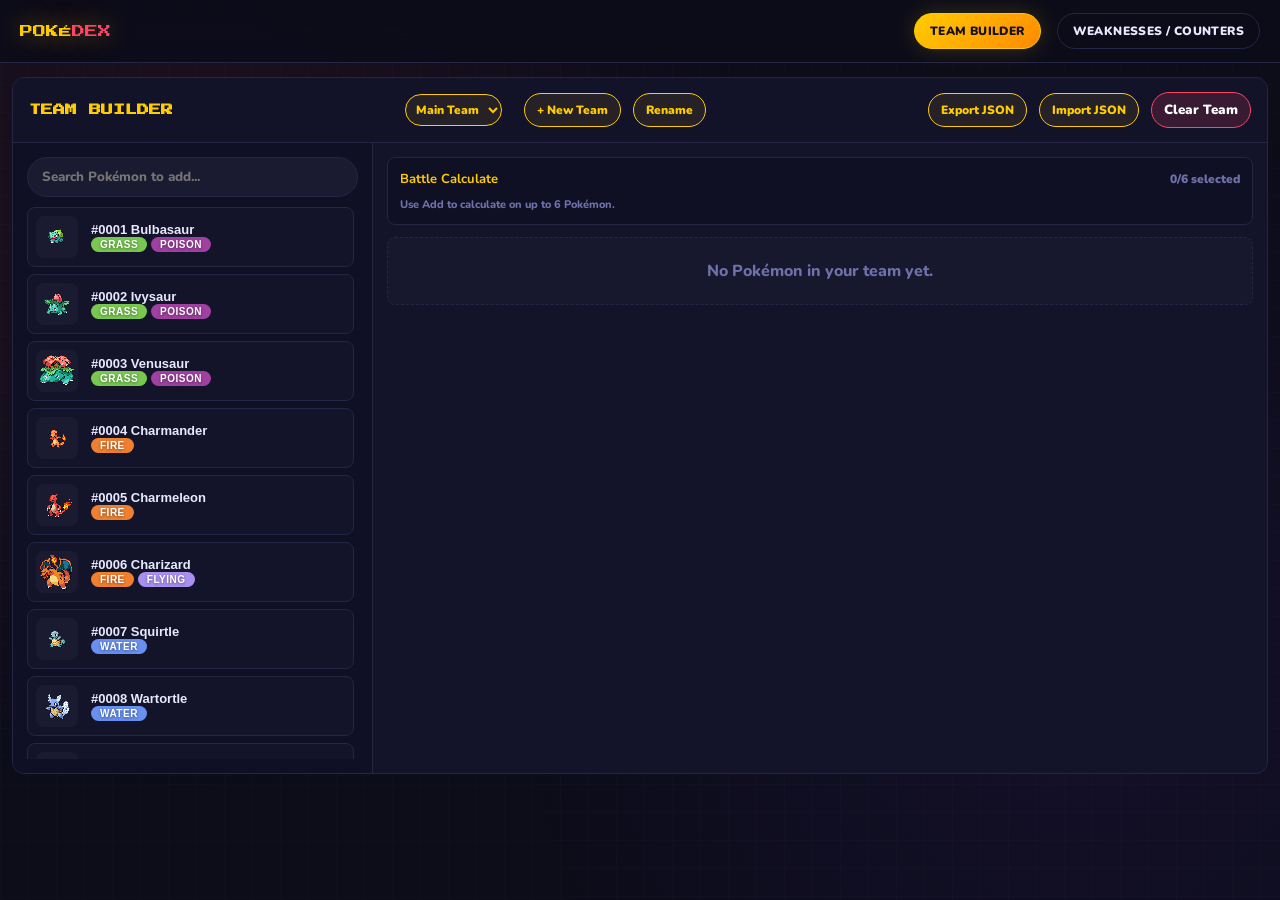
==== commit 4a90eaeb: "Add files via upload" ====
--- a/index.html
+++ b/index.html
@@ -1,316 +1,48 @@
-<!DOCTYPE html>
-<html lang="en">
-<head>
-<meta charset="UTF-8">
-<meta name="viewport" content="width=device-width,initial-scale=1.0">
-<title>Pokédex — Type Chart</title>
-<link rel="icon" type="image/png" href="[data-uri]">
-<link href="https://fonts.googleapis.com/css2?family=Press+Start+2P&family=Nunito:wght@400;700;800;900&display=swap" rel="stylesheet">
-<style>
-:root {
-  --bg:#0d0d1a; --surf:#13132a; --surf2:#1a1a30;
-  --brd:#252545; --txt:#e8e8ff; --dim:#7070aa;
-  --red:#ff4466; --yel:#ffcc00; --r:12px;
-}
-*{box-sizing:border-box;margin:0;padding:0}
-body{background:var(--bg);color:var(--txt);font-family:'Nunito',sans-serif;min-height:100vh}
-body::before{
-  content:'';position:fixed;inset:0;pointer-events:none;z-index:0;
-  background:
-    radial-gradient(circle at 15% 25%,rgba(255,68,102,.07) 0,transparent 45%),
-    radial-gradient(circle at 85% 75%,rgba(112,56,248,.07) 0,transparent 45%),
-    linear-gradient(rgba(255,255,255,.012) 1px,transparent 1px),
-    linear-gradient(90deg,rgba(255,255,255,.012) 1px,transparent 1px);
-  background-size:100% 100%,100% 100%,28px 28px,28px 28px;
-}
-
-/* HEADER */
-header{
-  position:sticky;top:0;z-index:100;
-  background:rgba(13,13,26,.97);backdrop-filter:blur(16px);
-  border-bottom:1px solid var(--brd);
-  padding:13px 20px;display:flex;align-items:center;gap:16px;flex-wrap:wrap;
-}
-.logo{font-family:'Press Start 2P',monospace;font-size:13px;color:var(--yel);
-  text-shadow:0 0 24px rgba(255,204,0,.5);white-space:nowrap;}
-.logo span{color:var(--red)}
-.sw{flex:1;min-width:180px;max-width:460px;position:relative}
-#search{
-  width:100%;background:var(--surf2);border:1.5px solid var(--brd);border-radius:50px;
-  color:var(--txt);font-family:'Nunito',sans-serif;font-size:14px;font-weight:700;
-  padding:9px 18px 9px 42px;outline:none;transition:border-color .2s,box-shadow .2s;
-}
-#search:focus{border-color:var(--red);box-shadow:0 0 0 3px rgba(255,68,102,.14)}
-#search::placeholder{color:var(--dim)}
-.si{position:absolute;left:14px;top:50%;transform:translateY(-50%);color:var(--dim);pointer-events:none;font-size:15px}
-
-/* TYPE FILTERS */
-.tfs{display:flex;gap:5px;flex-wrap:wrap;padding:8px 20px 6px;position:relative;z-index:1}
-.tf{
-  padding:4px 11px;border-radius:50px;border:1.5px solid transparent;
-  cursor:pointer;background:var(--surf2);
-  font-family:'Nunito',sans-serif;font-size:10px;font-weight:900;
-  text-transform:uppercase;letter-spacing:.5px;
-  transition:all .15s;opacity:.4;color:var(--txt);
-}
-.tf:hover{opacity:.78}
-.tf.on{opacity:1}
-
-/* STATS */
-.sb{
-  padding:7px 20px;display:flex;align-items:center;gap:12px;
-  position:relative;z-index:1;border-bottom:1px solid var(--brd);
-  background:var(--surf);font-size:12px;font-weight:700;color:var(--dim);
-}
-.sb strong{color:var(--yel)}
-
-/* GRID */
-main{position:relative;z-index:1;padding:14px 12px;max-width:1700px;margin:0 auto}
-#grid{display:grid;grid-template-columns:repeat(auto-fill,minmax(290px,1fr));gap:9px}
-
-/* CARD */
-.card{
-  background:var(--surf);border:1px solid var(--brd);border-radius:var(--r);
-  padding:11px 13px 11px 15px;
-  display:grid;grid-template-columns:72px 1fr;gap:10px;align-items:start;
-  transition:transform .15s,box-shadow .2s;position:relative;overflow:hidden;
-}
-.card:hover{transform:translateY(-2px);box-shadow:0 8px 28px rgba(0,0,0,.38)}
-.ab{position:absolute;left:0;top:0;bottom:0;width:3px;border-radius:12px 0 0 12px}
-
-.sw2{
-  width:72px;height:72px;background:var(--surf2);border-radius:10px;
-  display:flex;align-items:center;justify-content:center;flex-shrink:0;overflow:hidden;
-}
-.sw2 img{width:64px;height:64px;object-fit:contain;image-rendering:pixelated;transition:transform .2s}
-.card:hover .sw2 img{transform:scale(1.14)}
-
-.info{min-width:0}
-.ph{display:flex;align-items:baseline;gap:7px;margin-bottom:5px}
-.num{font-size:11px;color:var(--dim);font-weight:800}
-.pn{font-size:14px;font-weight:900;text-transform:capitalize;white-space:nowrap;overflow:hidden;text-overflow:ellipsis}
-.tr{display:flex;gap:4px;flex-wrap:wrap;margin-bottom:7px}
-.tb{padding:2px 9px;border-radius:50px;font-size:10px;font-weight:800;
-  text-transform:uppercase;letter-spacing:.5px;color:#fff;text-shadow:0 1px 3px rgba(0,0,0,.45)}
-
-/* DMG */
-.db{display:flex;flex-direction:column;gap:3px}
-.dr{display:flex;align-items:flex-start;gap:5px}
-.dl{font-size:10px;font-weight:900;white-space:nowrap;min-width:52px;padding-top:2px}
-.dl.w{color:#ff6b6b} .dl.r{color:#63d471} .dl.im{color:var(--dim)}
-.dt{display:flex;gap:3px;flex-wrap:wrap}
-.dbw{
-  position:relative;display:inline-block;
-  padding:1px 7px;border-radius:50px;
-  font-size:9.5px;font-weight:800;text-transform:uppercase;
-  color:#fff;text-shadow:0 1px 2px rgba(0,0,0,.4);
-  margin-right:6px;margin-bottom:2px;
-}
-.dbw .mx{
-  position:absolute;top:-5px;right:-6px;background:var(--bg);color:var(--yel);
-  font-size:8px;font-weight:900;border-radius:3px;padding:0 2px;line-height:1.5;
-  border:1px solid var(--brd);
-}
-.dbs{padding:1px 7px;border-radius:50px;font-size:9.5px;font-weight:800;
-  text-transform:uppercase;color:#fff;text-shadow:0 1px 2px rgba(0,0,0,.4)}
-.ntrl{font-size:10px;color:var(--dim);font-weight:700;padding-top:1px}
-
-.nores{grid-column:1/-1;text-align:center;padding:64px 20px;color:var(--dim)}
-.nores .em{font-size:52px;margin-bottom:14px}
-.nores p{font-size:15px;font-weight:700}
-
-::-webkit-scrollbar{width:5px}
-::-webkit-scrollbar-track{background:var(--bg)}
-::-webkit-scrollbar-thumb{background:var(--brd);border-radius:3px}
-
-/* MY TEAM */
-.teamBtn{margin-left:auto;border:1.5px solid var(--yel);background:linear-gradient(135deg,var(--yel),#ff8a00);color:#171015;border-radius:50px;padding:9px 15px;font-family:'Nunito',sans-serif;font-size:12px;font-weight:900;text-transform:uppercase;letter-spacing:.4px;cursor:pointer;box-shadow:0 0 22px rgba(255,204,0,.18);transition:transform .15s,box-shadow .2s}
-.teamBtn:hover{transform:translateY(-1px);box-shadow:0 8px 24px rgba(255,204,0,.24)}
-.dexBtn{margin-left:0;background:transparent;color:var(--txt);border-color:var(--brd);box-shadow:none}
-.teamBtn.on{border-color:var(--yel);background:linear-gradient(135deg,var(--yel),#ff8a00);color:#171015;box-shadow:0 0 22px rgba(255,204,0,.18)}
-body.team-view .sw,body.team-view .tfs,body.team-view .sb,body.team-view main{display:none}
-body.team-view .teamOverlay{position:relative;inset:auto;display:block;z-index:1;background:transparent;backdrop-filter:none;padding:14px 12px 24px;overflow:visible}
-body.team-view .teamPanel{box-shadow:none}
-body.team-view .teamClose{display:none}
-body.dex-view .teamOverlay{display:none}
-body.dex-view .sw{display:block}
-@media(max-width:620px){.teamBtn,.dexBtn{margin-left:0;flex:1;text-align:center}.logo{width:100%}}
-.teamOverlay{position:fixed;inset:0;z-index:300;background:rgba(5,5,12,.82);backdrop-filter:blur(10px);display:none;padding:18px;overflow:auto}.teamOverlay.open{display:block}
-.teamPanel{width:min(1320px,100%);margin:0 auto;background:var(--surf);border:1px solid var(--brd);border-radius:var(--r);box-shadow:0 22px 80px rgba(0,0,0,.55);overflow:hidden}
-.teamTop{position:sticky;top:0;z-index:2;background:rgba(19,19,42,.98);border-bottom:1px solid var(--brd);padding:14px 16px;display:flex;align-items:center;gap:12px;flex-wrap:wrap}.teamTitle{font-family:'Press Start 2P',monospace;font-size:12px;color:var(--yel);margin-right:auto}
-.teamClose,.teamReset,.teamTool{border:1px solid var(--brd);background:var(--surf2);color:var(--txt);border-radius:50px;padding:8px 12px;font-family:'Nunito',sans-serif;font-weight:900;cursor:pointer}.teamTool{border-color:var(--yel);color:var(--yel);background:rgba(255,204,0,.08);font-size:12px}.importTool{display:inline-flex;align-items:center}.teamReset{border-color:var(--red);color:#fff;background:rgba(255,68,102,.16)}
-.teamBody{display:grid;grid-template-columns:minmax(280px,360px) 1fr;gap:0;min-height:620px}.teamPicker{border-right:1px solid var(--brd);padding:14px;background:#101024}
-.teamSearch{width:100%;background:var(--surf2);border:1.5px solid var(--brd);border-radius:50px;color:var(--txt);font-family:'Nunito',sans-serif;font-weight:800;padding:10px 14px;outline:none;margin-bottom:10px}.teamSearch:focus{border-color:var(--yel);box-shadow:0 0 0 3px rgba(255,204,0,.13)}
-.teamList{display:flex;flex-direction:column;gap:7px;max-height:552px;overflow:auto;padding-right:4px}.pickMon{border:1px solid var(--brd);background:var(--surf);color:var(--txt);border-radius:8px;padding:8px;display:grid;grid-template-columns:46px 1fr;gap:9px;align-items:center;text-align:left;cursor:pointer;transition:border-color .15s,background .15s}.pickMon:hover{border-color:var(--yel);background:#191934}.pickMon img{width:42px;height:42px;object-fit:contain;image-rendering:pixelated;background:var(--surf2);border-radius:8px}.pickName{font-weight:900;text-transform:capitalize;font-size:13px;margin-bottom:4px}.pickTypes{display:flex;gap:4px;flex-wrap:wrap}
-.teamSlots{padding:14px;display:grid;grid-template-columns:repeat(auto-fit,minmax(310px,1fr));gap:10px;align-content:start}.slot{border:1px solid var(--brd);background:var(--surf2);border-radius:8px;padding:11px;min-width:0}.slotHead{display:grid;grid-template-columns:56px 1fr auto;gap:10px;align-items:center;margin-bottom:10px}.slotImg{width:56px;height:56px;background:var(--surf);border-radius:9px;display:flex;align-items:center;justify-content:center;color:var(--dim);font-weight:900;overflow:hidden}.slotImg img{width:52px;height:52px;object-fit:contain;image-rendering:pixelated}.slotName{font-weight:900;text-transform:capitalize;white-space:nowrap;overflow:hidden;text-overflow:ellipsis}.slotNum{font-size:11px;color:var(--dim);font-weight:800;margin-bottom:2px}.slotTypes{display:flex;gap:4px;flex-wrap:wrap;margin-top:5px}.clearSlot{width:32px;height:32px;border:1px solid var(--brd);background:var(--surf);color:var(--dim);border-radius:50%;font-weight:900;cursor:pointer}.clearSlot:hover{color:#fff;border-color:var(--red);background:rgba(255,68,102,.14)}
-.metaGrid{display:grid;grid-template-columns:1fr 1fr;gap:7px;margin:0 0 9px}
-.metaGrid label{display:flex;flex-direction:column;gap:5px;font-size:10px;font-weight:900;color:var(--yel)}
-.metaGrid select{width:100%;min-width:0;background:var(--bg);border:1px solid var(--brd);border-radius:7px;color:var(--txt);font:800 12px 'Nunito',sans-serif;padding:7px;outline:none;text-transform:capitalize}
-.metaGrid select:focus{border-color:var(--red)}
-@media(max-width:520px){.metaGrid{grid-template-columns:1fr}}
-.calcPanel{grid-column:1/-1;border:1px solid var(--brd);background:#101024;border-radius:8px;padding:12px;margin-bottom:2px}
-.calcScores{display:grid;grid-template-columns:repeat(2,minmax(0,1fr));gap:8px;margin:8px 0 10px}.calcScores div{border:1px solid var(--brd);background:var(--surf2);border-radius:8px;padding:9px 10px}.calcScores span{display:block;color:var(--dim);font-size:10px;font-weight:900;text-transform:uppercase}.calcScores strong{display:block;color:var(--yel);font-size:18px;line-height:1.15}.calcNotes{display:flex;flex-direction:column;gap:5px;margin-bottom:10px}.calcNotes p{border-left:3px solid var(--yel);background:rgba(255,204,0,.08);border-radius:6px;padding:6px 8px;color:var(--txt);font-size:11px;font-weight:800}
-@media(max-width:520px){.calcScores{grid-template-columns:1fr}}
-.calcHead{display:flex;align-items:center;justify-content:space-between;gap:10px;margin-bottom:9px}.calcHead strong{color:var(--yel);font-size:13px}.calcHead span{color:var(--dim);font-weight:900;font-size:12px}
-.calcSelected{display:flex;gap:5px;flex-wrap:wrap;margin-bottom:10px}.calcSelected span{background:var(--surf2);border:1px solid var(--brd);border-radius:50px;padding:3px 8px;font-size:10px;font-weight:900;text-transform:capitalize;color:var(--txt)}
-.calcRows{display:grid;grid-template-columns:repeat(3,minmax(0,1fr));gap:10px}.calcRows b{display:block;color:var(--txt);font-size:11px;margin-bottom:6px}.calcBadges{display:flex;gap:4px;flex-wrap:wrap}.calcBadge{padding:2px 8px;border-radius:50px;font-size:9.5px;font-weight:900;text-transform:uppercase;color:#fff;text-shadow:0 1px 2px rgba(0,0,0,.45)}
-.calcThreat{display:inline-flex;align-items:center;gap:5px;border:1px solid var(--brd);border-radius:50px;padding:2px 7px 2px 2px;font-size:10px;font-weight:900;color:var(--txt);background:var(--surf2)}.calcThreat span{border-radius:50px;padding:1px 7px;color:#fff;text-transform:uppercase;text-shadow:0 1px 2px rgba(0,0,0,.45)}.calcNone,.calcEmpty{color:var(--dim);font-size:11px;font-weight:800}.slotActions{display:flex;align-items:center;gap:6px}.calcToggle{border:1px solid var(--brd);background:var(--surf);color:var(--dim);border-radius:50px;padding:7px 9px;font:900 10px 'Nunito',sans-serif;cursor:pointer;white-space:nowrap}.calcToggle.on{border-color:var(--yel);background:rgba(255,204,0,.16);color:var(--yel)}
-@media(max-width:980px){.calcRows{grid-template-columns:1fr}.slotActions{flex-direction:column;align-items:flex-end}.calcToggle{font-size:9px;padding:6px 8px}}
-.movesGrid{display:grid;grid-template-columns:repeat(4,minmax(0,1fr));gap:7px;margin-top:9px}
-.movePair{display:grid;grid-template-columns:1.6fr 1fr 1fr;gap:6px;border:1px solid var(--brd);border-radius:8px;padding:7px;background:#111126}
-.movesGrid .movePair label{font-size:9.5px}
-@media(max-width:760px){.movePair{grid-template-columns:1fr}}
-.movesGrid label{display:flex;flex-direction:column;gap:5px;font-size:10px;font-weight:900;color:var(--yel)}
-.movesGrid select{width:100%;min-width:0;background:var(--bg);border:1px solid var(--brd);border-radius:7px;color:var(--txt);font:800 12px 'Nunito',sans-serif;padding:7px;outline:none;text-transform:capitalize}
-.movesGrid select:focus{border-color:var(--red)}
-@media(max-width:680px){.movesGrid{grid-template-columns:repeat(2,minmax(0,1fr))}}
-@media(max-width:420px){.movesGrid{grid-template-columns:1fr}}
-.statGrid{display:grid;grid-template-columns:repeat(3,minmax(0,1fr));gap:7px}.statBox{border:1px solid var(--brd);border-radius:8px;padding:7px;background:#111126}.statBox label{display:block;font-size:10px;font-weight:900;color:var(--yel);margin-bottom:5px}.statInputs{display:grid;grid-template-columns:1fr 1fr;gap:5px}.statInputs input{width:100%;min-width:0;background:var(--bg);border:1px solid var(--brd);border-radius:6px;color:var(--txt);font:800 12px 'Nunito',sans-serif;padding:6px;text-align:center;outline:none}.statInputs input:focus{border-color:var(--red)}.statBox.boost{border-color:#38d878;background:rgba(56,216,120,.08)}.statBox.drop{border-color:#ff5570;background:rgba(255,85,112,.08)}.statBox.boost label{color:#63d471}.statBox.drop label{color:#ff6b6b}.statInputs input.ivBoost{border-color:#38d878;color:#8dffb3;box-shadow:0 0 0 2px rgba(56,216,120,.12)}.statInputs input.ivDrop{border-color:#ff5570;color:#ff9cac;box-shadow:0 0 0 2px rgba(255,85,112,.12)}.statInputs span{font-size:9px;color:var(--dim);font-weight:900;text-align:center;text-transform:uppercase}.emptyTeam{grid-column:1/-1;color:var(--dim);font-weight:800;padding:22px;text-align:center;border:1px dashed var(--brd);border-radius:8px;background:rgba(255,255,255,.02)}
-@media(max-width:820px){.teamBody{grid-template-columns:1fr}.teamPicker{border-right:0;border-bottom:1px solid var(--brd)}.teamList{max-height:300px}.teamBtn{margin-left:0}.statGrid{grid-template-columns:repeat(2,minmax(0,1fr))}}
-@media(max-width:560px){
-  #grid{grid-template-columns:1fr}
-  .card{grid-template-columns:62px 1fr}
-  .sw2{width:62px;height:62px}
-  .sw2 img{width:56px;height:56px}
-  header{padding:10px 12px}
-}
-</style>
-</head>
-<body>
-<header>
-  <div class="logo">POKÉ<span>DEX</span></div>
-  <div class="sw">
-    <span class="si">🔍</span>
-    <input type="text" id="search" placeholder="Search: name, #number, type…" autocomplete="off" spellcheck="false">
-  </div>
-  <button class="teamBtn" id="myTeamBtn" type="button">Team Builder</button>
-  <button class="teamBtn dexBtn" id="dexViewBtn" type="button">Weaknesses / Counters</button>
-</header>
-<div class="tfs" id="tf"></div>
-<div class="sb"><span id="cnt">Loading...</span></div>
-<main><div id="grid"></div></main>
-<div class="teamOverlay" id="teamOverlay" aria-hidden="true">
-  <section class="teamPanel" role="dialog" aria-modal="true" aria-labelledby="teamTitle">
-    <div class="teamTop"><h2 class="teamTitle" id="teamTitle">TEAM BUILDER</h2><button class="teamTool" id="teamExport" type="button">Export JSON</button><label class="teamTool importTool" for="teamImport">Import JSON</label><input id="teamImport" type="file" accept="application/json,.json" hidden><button class="teamReset" id="teamReset" type="button">Reset Team</button><button class="teamClose" id="teamClose" type="button">Close</button></div>
-    <div class="teamBody"><aside class="teamPicker"><input class="teamSearch" id="teamSearch" type="text" placeholder="Search Pokémon to add..." autocomplete="off" spellcheck="false"><div class="teamList" id="teamList"></div></aside><section class="teamSlots" id="teamSlots"></section></div>
-  </section>
-</div>
-
-<script>
-const POKE=[{"id":1,"name":"bulbasaur","types":["grass","poison"]},{"id":2,"name":"ivysaur","types":["grass","poison"]},{"id":3,"name":"venusaur","types":["grass","poison"]},{"id":4,"name":"charmander","types":["fire"]},{"id":5,"name":"charmeleon","types":["fire"]},{"id":6,"name":"charizard","types":["fire","flying"]},{"id":7,"name":"squirtle","types":["water"]},{"id":8,"name":"wartortle","types":["water"]},{"id":9,"name":"blastoise","types":["water"]},{"id":10,"name":"caterpie","types":["bug"]},{"id":11,"name":"metapod","types":["bug"]},{"id":12,"name":"butterfree","types":["bug","flying"]},{"id":13,"name":"weedle","types":["bug","poison"]},{"id":14,"name":"kakuna","types":["bug","poison"]},{"id":15,"name":"beedrill","types":["bug","poison"]},{"id":16,"name":"pidgey","types":["normal","flying"]},{"id":17,"name":"pidgeotto","types":["normal","flying"]},{"id":18,"name":"pidgeot","types":["normal","flying"]},{"id":19,"name":"rattata","types":["normal"]},{"id":20,"name":"raticate","types":["normal"]},{"id":21,"name":"spearow","types":["normal","flying"]},{"id":22,"name":"fearow","types":["normal","flying"]},{"id":23,"name":"ekans","types":["poison"]},{"id":24,"name":"arbok","types":["poison"]},{"id":25,"name":"pikachu","types":["electric"]},{"id":26,"name":"raichu","types":["electric"]},{"id":27,"name":"sandshrew","types":["ground"]},{"id":28,"name":"sandslash","types":["ground"]},{"id":29,"name":"nidoran-f","types":["poison"]},{"id":30,"name":"nidorina","types":["poison"]},{"id":31,"name":"nidoqueen","types":["poison","ground"]},{"id":32,"name":"nidoran-m","types":["poison"]},{"id":33,"name":"nidorino","types":["poison"]},{"id":34,"name":"nidoking","types":["poison","ground"]},{"id":35,"name":"clefairy","types":["fairy"]},{"id":36,"name":"clefable","types":["fairy"]},{"id":37,"name":"vulpix","types":["fire"]},{"id":38,"name":"ninetales","types":["fire"]},{"id":39,"name":"jigglypuff","types":["normal","fairy"]},{"id":40,"name":"wigglytuff","types":["normal","fairy"]},{"id":41,"name":"zubat","types":["poison","flying"]},{"id":42,"name":"golbat","types":["poison","flying"]},{"id":43,"name":"oddish","types":["grass","poison"]},{"id":44,"name":"gloom","types":["grass","poison"]},{"id":45,"name":"vileplume","types":["grass","poison"]},{"id":46,"name":"paras","types":["bug","grass"]},{"id":47,"name":"parasect","types":["bug","grass"]},{"id":48,"name":"venonat","types":["bug","poison"]},{"id":49,"name":"venomoth","types":["bug","poison"]},{"id":50,"name":"diglett","types":["ground"]},{"id":51,"name":"dugtrio","types":["ground"]},{"id":52,"name":"meowth","types":["normal"]},{"id":53,"name":"persian","types":["normal"]},{"id":54,"name":"psyduck","types":["water"]},{"id":55,"name":"golduck","types":["water"]},{"id":56,"name":"mankey","types":["fighting"]},{"id":57,"name":"primeape","types":["fighting"]},{"id":58,"name":"growlithe","types":["fire"]},{"id":59,"name":"arcanine","types":["fire"]},{"id":60,"name":"poliwag","types":["water"]},{"id":61,"name":"poliwhirl","types":["water"]},{"id":62,"name":"poliwrath","types":["water","fighting"]},{"id":63,"name":"abra","types":["psychic"]},{"id":64,"name":"kadabra","types":["psychic"]},{"id":65,"name":"alakazam","types":["psychic"]},{"id":66,"name":"machop","types":["fighting"]},{"id":67,"name":"machoke","types":["fighting"]},{"id":68,"name":"machamp","types":["fighting"]},{"id":69,"name":"bellsprout","types":["grass","poison"]},{"id":70,"name":"weepinbell","types":["grass","poison"]},{"id":71,"name":"victreebel","types":["grass","poison"]},{"id":72,"name":"tentacool","types":["water","poison"]},{"id":73,"name":"tentacruel","types":["water","poison"]},{"id":74,"name":"geodude","types":["rock","ground"]},{"id":75,"name":"graveler","types":["rock","ground"]},{"id":76,"name":"golem","types":["rock","ground"]},{"id":77,"name":"ponyta","types":["fire"]},{"id":78,"name":"rapidash","types":["fire"]},{"id":79,"name":"slowpoke","types":["water","psychic"]},{"id":80,"name":"slowbro","types":["water","psychic"]},{"id":81,"name":"magnemite","types":["electric","steel"]},{"id":82,"name":"magneton","types":["electric","steel"]},{"id":83,"name":"farfetchd","types":["normal","flying"]},{"id":84,"name":"doduo","types":["normal","flying"]},{"id":85,"name":"dodrio","types":["normal","flying"]},{"id":86,"name":"seel","types":["water"]},{"id":87,"name":"dewgong","types":["water","ice"]},{"id":88,"name":"grimer","types":["poison"]},{"id":89,"name":"muk","types":["poison"]},{"id":90,"name":"shellder","types":["water"]},{"id":91,"name":"cloyster","types":["water","ice"]},{"id":92,"name":"gastly","types":["ghost","poison"]},{"id":93,"name":"haunter","types":["ghost","poison"]},{"id":94,"name":"gengar","types":["ghost","poison"]},{"id":95,"name":"onix","types":["rock","ground"]},{"id":96,"name":"drowzee","types":["psychic"]},{"id":97,"name":"hypno","types":["psychic"]},{"id":98,"name":"krabby","types":["water"]},{"id":99,"name":"kingler","types":["water"]},{"id":100,"name":"voltorb","types":["electric"]},{"id":101,"name":"electrode","types":["electric"]},{"id":102,"name":"exeggcute","types":["grass","psychic"]},{"id":103,"name":"exeggutor","types":["grass","psychic"]},{"id":104,"name":"cubone","types":["ground"]},{"id":105,"name":"marowak","types":["ground"]},{"id":106,"name":"hitmonlee","types":["fighting"]},{"id":107,"name":"hitmonchan","types":["fighting"]},{"id":108,"name":"lickitung","types":["normal"]},{"id":109,"name":"koffing","types":["poison"]},{"id":110,"name":"weezing","types":["poison"]},{"id":111,"name":"rhyhorn","types":["ground","rock"]},{"id":112,"name":"rhydon","types":["ground","rock"]},{"id":113,"name":"chansey","types":["normal"]},{"id":114,"name":"tangela","types":["grass"]},{"id":115,"name":"kangaskhan","types":["normal"]},{"id":116,"name":"horsea","types":["water"]},{"id":117,"name":"seadra","types":["water"]},{"id":118,"name":"goldeen","types":["water"]},{"id":119,"name":"seaking","types":["water"]},{"id":120,"name":"staryu","types":["water"]},{"id":121,"name":"starmie","types":["water","psychic"]},{"id":122,"name":"mr-mime","types":["psychic","fairy"]},{"id":123,"name":"scyther","types":["bug","flying"]},{"id":124,"name":"jynx","types":["ice","psychic"]},{"id":125,"name":"electabuzz","types":["electric"]},{"id":126,"name":"magmar","types":["fire"]},{"id":127,"name":"pinsir","types":["bug"]},{"id":128,"name":"tauros","types":["normal"]},{"id":129,"name":"magikarp","types":["water"]},{"id":130,"name":"gyarados","types":["water","flying"]},{"id":131,"name":"lapras","types":["water","ice"]},{"id":132,"name":"ditto","types":["normal"]},{"id":133,"name":"eevee","types":["normal"]},{"id":134,"name":"vaporeon","types":["water"]},{"id":135,"name":"jolteon","types":["electric"]},{"id":136,"name":"flareon","types":["fire"]},{"id":137,"name":"porygon","types":["normal"]},{"id":138,"name":"omanyte","types":["rock","water"]},{"id":139,"name":"omastar","types":["rock","water"]},{"id":140,"name":"kabuto","types":["rock","water"]},{"id":141,"name":"kabutops","types":["rock","water"]},{"id":142,"name":"aerodactyl","types":["rock","flying"]},{"id":143,"name":"snorlax","types":["normal"]},{"id":144,"name":"articuno","types":["ice","flying"]},{"id":145,"name":"zapdos","types":["electric","flying"]},{"id":146,"name":"moltres","types":["fire","flying"]},{"id":147,"name":"dratini","types":["dragon"]},{"id":148,"name":"dragonair","types":["dragon"]},{"id":149,"name":"dragonite","types":["dragon","flying"]},{"id":150,"name":"mewtwo","types":["psychic"]},{"id":151,"name":"mew","types":["psychic"]},{"id":152,"name":"chikorita","types":["grass"]},{"id":153,"name":"bayleef","types":["grass"]},{"id":154,"name":"meganium","types":["grass"]},{"id":155,"name":"cyndaquil","types":["fire"]},{"id":156,"name":"quilava","types":["fire"]},{"id":157,"name":"typhlosion","types":["fire"]},{"id":158,"name":"totodile","types":["water"]},{"id":159,"name":"croconaw","types":["water"]},{"id":160,"name":"feraligatr","types":["water"]},{"id":161,"name":"sentret","types":["normal"]},{"id":162,"name":"furret","types":["normal"]},{"id":163,"name":"hoothoot","types":["normal","flying"]},{"id":164,"name":"noctowl","types":["normal","flying"]},{"id":165,"name":"ledyba","types":["bug","flying"]},{"id":166,"name":"ledian","types":["bug","flying"]},{"id":167,"name":"spinarak","types":["bug","poison"]},{"id":168,"name":"ariados","types":["bug","poison"]},{"id":169,"name":"crobat","types":["poison","flying"]},{"id":170,"name":"chinchou","types":["water","electric"]},{"id":171,"name":"lanturn","types":["water","electric"]},{"id":172,"name":"pichu","types":["electric"]},{"id":173,"name":"cleffa","types":["fairy"]},{"id":174,"name":"igglybuff","types":["normal","fairy"]},{"id":175,"name":"togepi","types":["fairy"]},{"id":176,"name":"togetic","types":["fairy","flying"]},{"id":177,"name":"natu","types":["psychic","flying"]},{"id":178,"name":"xatu","types":["psychic","flying"]},{"id":179,"name":"mareep","types":["electric"]},{"id":180,"name":"flaaffy","types":["electric"]},{"id":181,"name":"ampharos","types":["electric"]},{"id":182,"name":"bellossom","types":["grass"]},{"id":183,"name":"marill","types":["water","fairy"]},{"id":184,"name":"azumarill","types":["water","fairy"]},{"id":185,"name":"sudowoodo","types":["rock"]},{"id":186,"name":"politoed","types":["water"]},{"id":187,"name":"hoppip","types":["grass","flying"]},{"id":188,"name":"skiploom","types":["grass","flying"]},{"id":189,"name":"jumpluff","types":["grass","flying"]},{"id":190,"name":"aipom","types":["normal"]},{"id":191,"name":"sunkern","types":["grass"]},{"id":192,"name":"sunflora","types":["grass"]},{"id":193,"name":"yanma","types":["bug","flying"]},{"id":194,"name":"wooper","types":["water","ground"]},{"id":195,"name":"quagsire","types":["water","ground"]},{"id":196,"name":"espeon","types":["psychic"]},{"id":197,"name":"umbreon","types":["dark"]},{"id":198,"name":"murkrow","types":["dark","flying"]},{"id":199,"name":"slowking","types":["water","psychic"]},{"id":200,"name":"misdreavus","types":["ghost"]},{"id":201,"name":"unown","types":["psychic"]},{"id":202,"name":"wobbuffet","types":["psychic"]},{"id":203,"name":"girafarig","types":["normal","psychic"]},{"id":204,"name":"pineco","types":["bug"]},{"id":205,"name":"forretress","types":["bug","steel"]},{"id":206,"name":"dunsparce","types":["normal"]},{"id":207,"name":"gligar","types":["ground","flying"]},{"id":208,"name":"steelix","types":["steel","ground"]},{"id":209,"name":"snubbull","types":["fairy"]},{"id":210,"name":"granbull","types":["fairy"]},{"id":211,"name":"qwilfish","types":["water","poison"]},{"id":212,"name":"scizor","types":["bug","steel"]},{"id":213,"name":"shuckle","types":["bug","rock"]},{"id":214,"name":"heracross","types":["bug","fighting"]},{"id":215,"name":"sneasel","types":["dark","ice"]},{"id":216,"name":"teddiursa","types":["normal"]},{"id":217,"name":"ursaring","types":["normal"]},{"id":218,"name":"slugma","types":["fire"]},{"id":219,"name":"magcargo","types":["fire","rock"]},{"id":220,"name":"swinub","types":["ice","ground"]},{"id":221,"name":"piloswine","types":["ice","ground"]},{"id":222,"name":"corsola","types":["water","rock"]},{"id":223,"name":"remoraid","types":["water"]},{"id":224,"name":"octillery","types":["water"]},{"id":225,"name":"delibird","types":["ice","flying"]},{"id":226,"name":"mantine","types":["water","flying"]},{"id":227,"name":"skarmory","types":["steel","flying"]},{"id":228,"name":"houndour","types":["dark","fire"]},{"id":229,"name":"houndoom","types":["dark","fire"]},{"id":230,"name":"kingdra","types":["water","dragon"]},{"id":231,"name":"phanpy","types":["ground"]},{"id":232,"name":"donphan","types":["ground"]},{"id":233,"name":"porygon2","types":["normal"]},{"id":234,"name":"stantler","types":["normal"]},{"id":235,"name":"smeargle","types":["normal"]},{"id":236,"name":"tyrogue","types":["fighting"]},{"id":237,"name":"hitmontop","types":["fighting"]},{"id":238,"name":"smoochum","types":["ice","psychic"]},{"id":239,"name":"elekid","types":["electric"]},{"id":240,"name":"magby","types":["fire"]},{"id":241,"name":"miltank","types":["normal"]},{"id":242,"name":"blissey","types":["normal"]},{"id":243,"name":"raikou","types":["electric"]},{"id":244,"name":"entei","types":["fire"]},{"id":245,"name":"suicune","types":["water"]},{"id":246,"name":"larvitar","types":["rock","ground"]},{"id":247,"name":"pupitar","types":["rock","ground"]},{"id":248,"name":"tyranitar","types":["rock","dark"]},{"id":249,"name":"lugia","types":["psychic","flying"]},{"id":250,"name":"ho-oh","types":["fire","flying"]},{"id":251,"name":"celebi","types":["psychic","grass"]},{"id":252,"name":"treecko","types":["grass"]},{"id":253,"name":"grovyle","types":["grass"]},{"id":254,"name":"sceptile","types":["grass"]},{"id":255,"name":"torchic","types":["fire"]},{"id":256,"name":"combusken","types":["fire","fighting"]},{"id":257,"name":"blaziken","types":["fire","fighting"]},{"id":258,"name":"mudkip","types":["water"]},{"id":259,"name":"marshtomp","types":["water","ground"]},{"id":260,"name":"swampert","types":["water","ground"]},{"id":261,"name":"poochyena","types":["dark"]},{"id":262,"name":"mightyena","types":["dark"]},{"id":263,"name":"zigzagoon","types":["normal"]},{"id":264,"name":"linoone","types":["normal"]},{"id":265,"name":"wurmple","types":["bug"]},{"id":266,"name":"silcoon","types":["bug"]},{"id":267,"name":"beautifly","types":["bug","flying"]},{"id":268,"name":"cascoon","types":["bug"]},{"id":269,"name":"dustox","types":["bug","poison"]},{"id":270,"name":"lotad","types":["water","grass"]},{"id":271,"name":"lombre","types":["water","grass"]},{"id":272,"name":"ludicolo","types":["water","grass"]},{"id":273,"name":"seedot","types":["grass"]},{"id":274,"name":"nuzleaf","types":["grass","dark"]},{"id":275,"name":"shiftry","types":["grass","dark"]},{"id":276,"name":"taillow","types":["normal","flying"]},{"id":277,"name":"swellow","types":["normal","flying"]},{"id":278,"name":"wingull","types":["water","flying"]},{"id":279,"name":"pelipper","types":["water","flying"]},{"id":280,"name":"ralts","types":["psychic","fairy"]},{"id":281,"name":"kirlia","types":["psychic","fairy"]},{"id":282,"name":"gardevoir","types":["psychic","fairy"]},{"id":283,"name":"surskit","types":["bug","water"]},{"id":284,"name":"masquerain","types":["bug","flying"]},{"id":285,"name":"shroomish","types":["grass"]},{"id":286,"name":"breloom","types":["grass","fighting"]},{"id":287,"name":"slakoth","types":["normal"]},{"id":288,"name":"vigoroth","types":["normal"]},{"id":289,"name":"slaking","types":["normal"]},{"id":290,"name":"nincada","types":["bug","ground"]},{"id":291,"name":"ninjask","types":["bug","flying"]},{"id":292,"name":"shedinja","types":["bug","ghost"]},{"id":293,"name":"whismur","types":["normal"]},{"id":294,"name":"loudred","types":["normal"]},{"id":295,"name":"exploud","types":["normal"]},{"id":296,"name":"makuhita","types":["fighting"]},{"id":297,"name":"hariyama","types":["fighting"]},{"id":298,"name":"azurill","types":["normal","fairy"]},{"id":299,"name":"nosepass","types":["rock"]},{"id":300,"name":"skitty","types":["normal"]},{"id":301,"name":"delcatty","types":["normal"]},{"id":302,"name":"sableye","types":["dark","ghost"]},{"id":303,"name":"mawile","types":["steel","fairy"]},{"id":304,"name":"aron","types":["steel","rock"]},{"id":305,"name":"lairon","types":["steel","rock"]},{"id":306,"name":"aggron","types":["steel","rock"]},{"id":307,"name":"meditite","types":["fighting","psychic"]},{"id":308,"name":"medicham","types":["fighting","psychic"]},{"id":309,"name":"electrike","types":["electric"]},{"id":310,"name":"manectric","types":["electric"]},{"id":311,"name":"plusle","types":["electric"]},{"id":312,"name":"minun","types":["electric"]},{"id":313,"name":"volbeat","types":["bug"]},{"id":314,"name":"illumise","types":["bug"]},{"id":315,"name":"roselia","types":["grass","poison"]},{"id":316,"name":"gulpin","types":["poison"]},{"id":317,"name":"swalot","types":["poison"]},{"id":318,"name":"carvanha","types":["water","dark"]},{"id":319,"name":"sharpedo","types":["water","dark"]},{"id":320,"name":"wailmer","types":["water"]},{"id":321,"name":"wailord","types":["water"]},{"id":322,"name":"numel","types":["fire","ground"]},{"id":323,"name":"camerupt","types":["fire","ground"]},{"id":324,"name":"torkoal","types":["fire"]},{"id":325,"name":"spoink","types":["psychic"]},{"id":326,"name":"grumpig","types":["psychic"]},{"id":327,"name":"spinda","types":["normal"]},{"id":328,"name":"trapinch","types":["ground"]},{"id":329,"name":"vibrava","types":["ground","dragon"]},{"id":330,"name":"flygon","types":["ground","dragon"]},{"id":331,"name":"cacnea","types":["grass"]},{"id":332,"name":"cacturne","types":["grass","dark"]},{"id":333,"name":"swablu","types":["normal","flying"]},{"id":334,"name":"altaria","types":["dragon","flying"]},{"id":335,"name":"zangoose","types":["normal"]},{"id":336,"name":"seviper","types":["poison"]},{"id":337,"name":"lunatone","types":["rock","psychic"]},{"id":338,"name":"solrock","types":["rock","psychic"]},{"id":339,"name":"barboach","types":["water","ground"]},{"id":340,"name":"whiscash","types":["water","ground"]},{"id":341,"name":"corphish","types":["water"]},{"id":342,"name":"crawdaunt","types":["water","dark"]},{"id":343,"name":"baltoy","types":["ground","psychic"]},{"id":344,"name":"claydol","types":["ground","psychic"]},{"id":345,"name":"lileep","types":["rock","grass"]},{"id":346,"name":"cradily","types":["rock","grass"]},{"id":347,"name":"anorith","types":["rock","bug"]},{"id":348,"name":"armaldo","types":["rock","bug"]},{"id":349,"name":"feebas","types":["water"]},{"id":350,"name":"milotic","types":["water"]},{"id":351,"name":"castform","types":["normal"]},{"id":352,"name":"kecleon","types":["normal"]},{"id":353,"name":"shuppet","types":["ghost"]},{"id":354,"name":"banette","types":["ghost"]},{"id":355,"name":"duskull","types":["ghost"]},{"id":356,"name":"dusclops","types":["ghost"]},{"id":357,"name":"tropius","types":["grass","flying"]},{"id":358,"name":"chimecho","types":["psychic"]},{"id":359,"name":"absol","types":["dark"]},{"id":360,"name":"wynaut","types":["psychic"]},{"id":361,"name":"snorunt","types":["ice"]},{"id":362,"name":"glalie","types":["ice"]},{"id":363,"name":"spheal","types":["ice","water"]},{"id":364,"name":"sealeo","types":["ice","water"]},{"id":365,"name":"walrein","types":["ice","water"]},{"id":366,"name":"clamperl","types":["water"]},{"id":367,"name":"huntail","types":["water"]},{"id":368,"name":"gorebyss","types":["water"]},{"id":369,"name":"relicanth","types":["water","rock"]},{"id":370,"name":"luvdisc","types":["water"]},{"id":371,"name":"bagon","types":["dragon"]},{"id":372,"name":"shelgon","types":["dragon"]},{"id":373,"name":"salamence","types":["dragon","flying"]},{"id":374,"name":"beldum","types":["steel","psychic"]},{"id":375,"name":"metang","types":["steel","psychic"]},{"id":376,"name":"metagross","types":["steel","psychic"]},{"id":377,"name":"regirock","types":["rock"]},{"id":378,"name":"regice","types":["ice"]},{"id":379,"name":"registeel","types":["steel"]},{"id":380,"name":"latias","types":["dragon","psychic"]},{"id":381,"name":"latios","types":["dragon","psychic"]},{"id":382,"name":"kyogre","types":["water"]},{"id":383,"name":"groudon","types":["ground"]},{"id":384,"name":"rayquaza","types":["dragon","flying"]},{"id":385,"name":"jirachi","types":["steel","psychic"]},{"id":386,"name":"deoxys-normal","types":["psychic"]},{"id":387,"name":"turtwig","types":["grass"]},{"id":388,"name":"grotle","types":["grass"]},{"id":389,"name":"torterra","types":["grass","ground"]},{"id":390,"name":"chimchar","types":["fire"]},{"id":391,"name":"monferno","types":["fire","fighting"]},{"id":392,"name":"infernape","types":["fire","fighting"]},{"id":393,"name":"piplup","types":["water"]},{"id":394,"name":"prinplup","types":["water"]},{"id":395,"name":"empoleon","types":["water","steel"]},{"id":396,"name":"starly","types":["normal","flying"]},{"id":397,"name":"staravia","types":["normal","flying"]},{"id":398,"name":"staraptor","types":["normal","flying"]},{"id":399,"name":"bidoof","types":["normal"]},{"id":400,"name":"bibarel","types":["normal","water"]},{"id":401,"name":"kricketot","types":["bug"]},{"id":402,"name":"kricketune","types":["bug"]},{"id":403,"name":"shinx","types":["electric"]},{"id":404,"name":"luxio","types":["electric"]},{"id":405,"name":"luxray","types":["electric"]},{"id":406,"name":"budew","types":["grass","poison"]},{"id":407,"name":"roserade","types":["grass","poison"]},{"id":408,"name":"cranidos","types":["rock"]},{"id":409,"name":"rampardos","types":["rock"]},{"id":410,"name":"shieldon","types":["rock","steel"]},{"id":411,"name":"bastiodon","types":["rock","steel"]},{"id":412,"name":"burmy","types":["bug"]},{"id":413,"name":"wormadam-plant","types":["bug","grass"]},{"id":414,"name":"mothim","types":["bug","flying"]},{"id":415,"name":"combee","types":["bug","flying"]},{"id":416,"name":"vespiquen","types":["bug","flying"]},{"id":417,"name":"pachirisu","types":["electric"]},{"id":418,"name":"buizel","types":["water"]},{"id":419,"name":"floatzel","types":["water"]},{"id":420,"name":"cherubi","types":["grass"]},{"id":421,"name":"cherrim","types":["grass"]},{"id":422,"name":"shellos","types":["water"]},{"id":423,"name":"gastrodon","types":["water","ground"]},{"id":424,"name":"ambipom","types":["normal"]},{"id":425,"name":"drifloon","types":["ghost","flying"]},{"id":426,"name":"drifblim","types":["ghost","flying"]},{"id":427,"name":"buneary","types":["normal"]},{"id":428,"name":"lopunny","types":["normal"]},{"id":429,"name":"mismagius","types":["ghost"]},{"id":430,"name":"honchkrow","types":["dark","flying"]},{"id":431,"name":"glameow","types":["normal"]},{"id":432,"name":"purugly","types":["normal"]},{"id":433,"name":"chingling","types":["psychic"]},{"id":434,"name":"stunky","types":["poison","dark"]},{"id":435,"name":"skuntank","types":["poison","dark"]},{"id":436,"name":"bronzor","types":["steel","psychic"]},{"id":437,"name":"bronzong","types":["steel","psychic"]},{"id":438,"name":"bonsly","types":["rock"]},{"id":439,"name":"mime-jr","types":["psychic","fairy"]},{"id":440,"name":"happiny","types":["normal"]},{"id":441,"name":"chatot","types":["normal","flying"]},{"id":442,"name":"spiritomb","types":["ghost","dark"]},{"id":443,"name":"gible","types":["dragon","ground"]},{"id":444,"name":"gabite","types":["dragon","ground"]},{"id":445,"name":"garchomp","types":["dragon","ground"]},{"id":446,"name":"munchlax","types":["normal"]},{"id":447,"name":"riolu","types":["fighting"]},{"id":448,"name":"lucario","types":["fighting","steel"]},{"id":449,"name":"hippopotas","types":["ground"]},{"id":450,"name":"hippowdon","types":["ground"]},{"id":451,"name":"skorupi","types":["poison","bug"]},{"id":452,"name":"drapion","types":["poison","dark"]},{"id":453,"name":"croagunk","types":["poison","fighting"]},{"id":454,"name":"toxicroak","types":["poison","fighting"]},{"id":455,"name":"carnivine","types":["grass"]},{"id":456,"name":"finneon","types":["water"]},{"id":457,"name":"lumineon","types":["water"]},{"id":458,"name":"mantyke","types":["water","flying"]},{"id":459,"name":"snover","types":["grass","ice"]},{"id":460,"name":"abomasnow","types":["grass","ice"]},{"id":461,"name":"weavile","types":["dark","ice"]},{"id":462,"name":"magnezone","types":["electric","steel"]},{"id":463,"name":"lickilicky","types":["normal"]},{"id":464,"name":"rhyperior","types":["ground","rock"]},{"id":465,"name":"tangrowth","types":["grass"]},{"id":466,"name":"electivire","types":["electric"]},{"id":467,"name":"magmortar","types":["fire"]},{"id":468,"name":"togekiss","types":["fairy","flying"]},{"id":469,"name":"yanmega","types":["bug","flying"]},{"id":470,"name":"leafeon","types":["grass"]},{"id":471,"name":"glaceon","types":["ice"]},{"id":472,"name":"gliscor","types":["ground","flying"]},{"id":473,"name":"mamoswine","types":["ice","ground"]},{"id":474,"name":"porygon-z","types":["normal"]},{"id":475,"name":"gallade","types":["psychic","fighting"]},{"id":476,"name":"probopass","types":["rock","steel"]},{"id":477,"name":"dusknoir","types":["ghost"]},{"id":478,"name":"froslass","types":["ice","ghost"]},{"id":479,"name":"rotom","types":["electric","ghost"]},{"id":480,"name":"uxie","types":["psychic"]},{"id":481,"name":"mesprit","types":["psychic"]},{"id":482,"name":"azelf","types":["psychic"]},{"id":483,"name":"dialga","types":["steel","dragon"]},{"id":484,"name":"palkia","types":["water","dragon"]},{"id":485,"name":"heatran","types":["fire","steel"]},{"id":486,"name":"regigigas","types":["normal"]},{"id":487,"name":"giratina-altered","types":["ghost","dragon"]},{"id":488,"name":"cresselia","types":["psychic"]},{"id":489,"name":"phione","types":["water"]},{"id":490,"name":"manaphy","types":["water"]},{"id":491,"name":"darkrai","types":["dark"]},{"id":492,"name":"shaymin-land","types":["grass"]},{"id":493,"name":"arceus","types":["normal"]},{"id":494,"name":"victini","types":["psychic","fire"]},{"id":495,"name":"snivy","types":["grass"]},{"id":496,"name":"servine","types":["grass"]},{"id":497,"name":"serperior","types":["grass"]},{"id":498,"name":"tepig","types":["fire"]},{"id":499,"name":"pignite","types":["fire","fighting"]},{"id":500,"name":"emboar","types":["fire","fighting"]},{"id":501,"name":"oshawott","types":["water"]},{"id":502,"name":"dewott","types":["water"]},{"id":503,"name":"samurott","types":["water"]},{"id":504,"name":"patrat","types":["normal"]},{"id":505,"name":"watchog","types":["normal"]},{"id":506,"name":"lillipup","types":["normal"]},{"id":507,"name":"herdier","types":["normal"]},{"id":508,"name":"stoutland","types":["normal"]},{"id":509,"name":"purrloin","types":["dark"]},{"id":510,"name":"liepard","types":["dark"]},{"id":511,"name":"pansage","types":["grass"]},{"id":512,"name":"simisage","types":["grass"]},{"id":513,"name":"pansear","types":["fire"]},{"id":514,"name":"simisear","types":["fire"]},{"id":515,"name":"panpour","types":["water"]},{"id":516,"name":"simipour","types":["water"]},{"id":517,"name":"munna","types":["psychic"]},{"id":518,"name":"musharna","types":["psychic"]},{"id":519,"name":"pidove","types":["normal","flying"]},{"id":520,"name":"tranquill","types":["normal","flying"]},{"id":521,"name":"unfezant","types":["normal","flying"]},{"id":522,"name":"blitzle","types":["electric"]},{"id":523,"name":"zebstrika","types":["electric"]},{"id":524,"name":"roggenrola","types":["rock"]},{"id":525,"name":"boldore","types":["rock"]},{"id":526,"name":"gigalith","types":["rock"]},{"id":527,"name":"woobat","types":["psychic","flying"]},{"id":528,"name":"swoobat","types":["psychic","flying"]},{"id":529,"name":"drilbur","types":["ground"]},{"id":530,"name":"excadrill","types":["ground","steel"]},{"id":531,"name":"audino","types":["normal"]},{"id":532,"name":"timburr","types":["fighting"]},{"id":533,"name":"gurdurr","types":["fighting"]},{"id":534,"name":"conkeldurr","types":["fighting"]},{"id":535,"name":"tympole","types":["water"]},{"id":536,"name":"palpitoad","types":["water","ground"]},{"id":537,"name":"seismitoad","types":["water","ground"]},{"id":538,"name":"throh","types":["fighting"]},{"id":539,"name":"sawk","types":["fighting"]},{"id":540,"name":"sewaddle","types":["bug","grass"]},{"id":541,"name":"swadloon","types":["bug","grass"]},{"id":542,"name":"leavanny","types":["bug","grass"]},{"id":543,"name":"venipede","types":["bug","poison"]},{"id":544,"name":"whirlipede","types":["bug","poison"]},{"id":545,"name":"scolipede","types":["bug","poison"]},{"id":546,"name":"cottonee","types":["grass","fairy"]},{"id":547,"name":"whimsicott","types":["grass","fairy"]},{"id":548,"name":"petilil","types":["grass"]},{"id":549,"name":"lilligant","types":["grass"]},{"id":550,"name":"basculin-red-striped","types":["water"]},{"id":551,"name":"sandile","types":["ground","dark"]},{"id":552,"name":"krokorok","types":["ground","dark"]},{"id":553,"name":"krookodile","types":["ground","dark"]},{"id":554,"name":"darumaka","types":["fire"]},{"id":555,"name":"darmanitan-standard","types":["fire"]},{"id":556,"name":"maractus","types":["grass"]},{"id":557,"name":"dwebble","types":["bug","rock"]},{"id":558,"name":"crustle","types":["bug","rock"]},{"id":559,"name":"scraggy","types":["dark","fighting"]},{"id":560,"name":"scrafty","types":["dark","fighting"]},{"id":561,"name":"sigilyph","types":["psychic","flying"]},{"id":562,"name":"yamask","types":["ghost"]},{"id":563,"name":"cofagrigus","types":["ghost"]},{"id":564,"name":"tirtouga","types":["water","rock"]},{"id":565,"name":"carracosta","types":["water","rock"]},{"id":566,"name":"archen","types":["rock","flying"]},{"id":567,"name":"archeops","types":["rock","flying"]},{"id":568,"name":"trubbish","types":["poison"]},{"id":569,"name":"garbodor","types":["poison"]},{"id":570,"name":"zorua","types":["dark"]},{"id":571,"name":"zoroark","types":["dark"]},{"id":572,"name":"minccino","types":["normal"]},{"id":573,"name":"cinccino","types":["normal"]},{"id":574,"name":"gothita","types":["psychic"]},{"id":575,"name":"gothorita","types":["psychic"]},{"id":576,"name":"gothitelle","types":["psychic"]},{"id":577,"name":"solosis","types":["psychic"]},{"id":578,"name":"duosion","types":["psychic"]},{"id":579,"name":"reuniclus","types":["psychic"]},{"id":580,"name":"ducklett","types":["water","flying"]},{"id":581,"name":"swanna","types":["water","flying"]},{"id":582,"name":"vanillite","types":["ice"]},{"id":583,"name":"vanillish","types":["ice"]},{"id":584,"name":"vanilluxe","types":["ice"]},{"id":585,"name":"deerling","types":["normal","grass"]},{"id":586,"name":"sawsbuck","types":["normal","grass"]},{"id":587,"name":"emolga","types":["electric","flying"]},{"id":588,"name":"karrablast","types":["bug"]},{"id":589,"name":"escavalier","types":["bug","steel"]},{"id":590,"name":"foongus","types":["grass","poison"]},{"id":591,"name":"amoonguss","types":["grass","poison"]},{"id":592,"name":"frillish-male","types":["water","ghost"]},{"id":593,"name":"jellicent-male","types":["water","ghost"]},{"id":594,"name":"alomomola","types":["water"]},{"id":595,"name":"joltik","types":["bug","electric"]},{"id":596,"name":"galvantula","types":["bug","electric"]},{"id":597,"name":"ferroseed","types":["grass","steel"]},{"id":598,"name":"ferrothorn","types":["grass","steel"]},{"id":599,"name":"klink","types":["steel"]},{"id":600,"name":"klang","types":["steel"]},{"id":601,"name":"klinklang","types":["steel"]},{"id":602,"name":"tynamo","types":["electric"]},{"id":603,"name":"eelektrik","types":["electric"]},{"id":604,"name":"eelektross","types":["electric"]},{"id":605,"name":"elgyem","types":["psychic"]},{"id":606,"name":"beheeyem","types":["psychic"]},{"id":607,"name":"litwick","types":["ghost","fire"]},{"id":608,"name":"lampent","types":["ghost","fire"]},{"id":609,"name":"chandelure","types":["ghost","fire"]},{"id":610,"name":"axew","types":["dragon"]},{"id":611,"name":"fraxure","types":["dragon"]},{"id":612,"name":"haxorus","types":["dragon"]},{"id":613,"name":"cubchoo","types":["ice"]},{"id":614,"name":"beartic","types":["ice"]},{"id":615,"name":"cryogonal","types":["ice"]},{"id":616,"name":"shelmet","types":["bug"]},{"id":617,"name":"accelgor","types":["bug"]},{"id":618,"name":"stunfisk","types":["ground","electric"]},{"id":619,"name":"mienfoo","types":["fighting"]},{"id":620,"name":"mienshao","types":["fighting"]},{"id":621,"name":"druddigon","types":["dragon"]},{"id":622,"name":"golett","types":["ground","ghost"]},{"id":623,"name":"golurk","types":["ground","ghost"]},{"id":624,"name":"pawniard","types":["dark","steel"]},{"id":625,"name":"bisharp","types":["dark","steel"]},{"id":626,"name":"bouffalant","types":["normal"]},{"id":627,"name":"rufflet","types":["normal","flying"]},{"id":628,"name":"braviary","types":["normal","flying"]},{"id":629,"name":"vullaby","types":["dark","flying"]},{"id":630,"name":"mandibuzz","types":["dark","flying"]},{"id":631,"name":"heatmor","types":["fire"]},{"id":632,"name":"durant","types":["bug","steel"]},{"id":633,"name":"deino","types":["dark","dragon"]},{"id":634,"name":"zweilous","types":["dark","dragon"]},{"id":635,"name":"hydreigon","types":["dark","dragon"]},{"id":636,"name":"larvesta","types":["bug","fire"]},{"id":637,"name":"volcarona","types":["bug","fire"]},{"id":638,"name":"cobalion","types":["steel","fighting"]},{"id":639,"name":"terrakion","types":["rock","fighting"]},{"id":640,"name":"virizion","types":["grass","fighting"]},{"id":641,"name":"tornadus-incarnate","types":["flying"]},{"id":642,"name":"thundurus-incarnate","types":["electric","flying"]},{"id":643,"name":"reshiram","types":["dragon","fire"]},{"id":644,"name":"zekrom","types":["dragon","electric"]},{"id":645,"name":"landorus-incarnate","types":["ground","flying"]},{"id":646,"name":"kyurem","types":["dragon","ice"]},{"id":647,"name":"keldeo-ordinary","types":["water","fighting"]},{"id":648,"name":"meloetta-aria","types":["normal","psychic"]},{"id":649,"name":"genesect","types":["bug","steel"]},{"id":650,"name":"chespin","types":["grass"]},{"id":651,"name":"quilladin","types":["grass"]},{"id":652,"name":"chesnaught","types":["grass","fighting"]},{"id":653,"name":"fennekin","types":["fire"]},{"id":654,"name":"braixen","types":["fire"]},{"id":655,"name":"delphox","types":["fire","psychic"]},{"id":656,"name":"froakie","types":["water"]},{"id":657,"name":"frogadier","types":["water"]},{"id":658,"name":"greninja","types":["water","dark"]},{"id":659,"name":"bunnelby","types":["normal"]},{"id":660,"name":"diggersby","types":["normal","ground"]},{"id":661,"name":"fletchling","types":["normal","flying"]},{"id":662,"name":"fletchinder","types":["fire","flying"]},{"id":663,"name":"talonflame","types":["fire","flying"]},{"id":664,"name":"scatterbug","types":["bug"]},{"id":665,"name":"spewpa","types":["bug"]},{"id":666,"name":"vivillon","types":["bug","flying"]},{"id":667,"name":"litleo","types":["fire","normal"]},{"id":668,"name":"pyroar-male","types":["fire","normal"]},{"id":669,"name":"flabebe","types":["fairy"]},{"id":670,"name":"floette","types":["fairy"]},{"id":671,"name":"florges","types":["fairy"]},{"id":672,"name":"skiddo","types":["grass"]},{"id":673,"name":"gogoat","types":["grass"]},{"id":674,"name":"pancham","types":["fighting"]},{"id":675,"name":"pangoro","types":["fighting","dark"]},{"id":676,"name":"furfrou","types":["normal"]},{"id":677,"name":"espurr","types":["psychic"]},{"id":678,"name":"meowstic-male","types":["psychic"]},{"id":679,"name":"honedge","types":["steel","ghost"]},{"id":680,"name":"doublade","types":["steel","ghost"]},{"id":681,"name":"aegislash-shield","types":["steel","ghost"]},{"id":682,"name":"spritzee","types":["fairy"]},{"id":683,"name":"aromatisse","types":["fairy"]},{"id":684,"name":"swirlix","types":["fairy"]},{"id":685,"name":"slurpuff","types":["fairy"]},{"id":686,"name":"inkay","types":["dark","psychic"]},{"id":687,"name":"malamar","types":["dark","psychic"]},{"id":688,"name":"binacle","types":["rock","water"]},{"id":689,"name":"barbaracle","types":["rock","water"]},{"id":690,"name":"skrelp","types":["poison","water"]},{"id":691,"name":"dragalge","types":["poison","dragon"]},{"id":692,"name":"clauncher","types":["water"]},{"id":693,"name":"clawitzer","types":["water"]},{"id":694,"name":"helioptile","types":["electric","normal"]},{"id":695,"name":"heliolisk","types":["electric","normal"]},{"id":696,"name":"tyrunt","types":["rock","dragon"]},{"id":697,"name":"tyrantrum","types":["rock","dragon"]},{"id":698,"name":"amaura","types":["rock","ice"]},{"id":699,"name":"aurorus","types":["rock","ice"]},{"id":700,"name":"sylveon","types":["fairy"]},{"id":701,"name":"hawlucha","types":["fighting","flying"]},{"id":702,"name":"dedenne","types":["electric","fairy"]},{"id":703,"name":"carbink","types":["rock","fairy"]},{"id":704,"name":"goomy","types":["dragon"]},{"id":705,"name":"sliggoo","types":["dragon"]},{"id":706,"name":"goodra","types":["dragon"]},{"id":707,"name":"klefki","types":["steel","fairy"]},{"id":708,"name":"phantump","types":["ghost","grass"]},{"id":709,"name":"trevenant","types":["ghost","grass"]},{"id":710,"name":"pumpkaboo-average","types":["ghost","grass"]},{"id":711,"name":"gourgeist-average","types":["ghost","grass"]},{"id":712,"name":"bergmite","types":["ice"]},{"id":713,"name":"avalugg","types":["ice"]},{"id":714,"name":"noibat","types":["flying","dragon"]},{"id":715,"name":"noivern","types":["flying","dragon"]},{"id":716,"name":"xerneas","types":["fairy"]},{"id":717,"name":"yveltal","types":["dark","flying"]},{"id":718,"name":"zygarde-50","types":["dragon","ground"]},{"id":719,"name":"diancie","types":["rock","fairy"]},{"id":720,"name":"hoopa","types":["psychic","ghost"]},{"id":721,"name":"volcanion","types":["fire","water"]},{"id":722,"name":"rowlet","types":["grass","flying"]},{"id":723,"name":"dartrix","types":["grass","flying"]},{"id":724,"name":"decidueye","types":["grass","ghost"]},{"id":725,"name":"litten","types":["fire"]},{"id":726,"name":"torracat","types":["fire"]},{"id":727,"name":"incineroar","types":["fire","dark"]},{"id":728,"name":"popplio","types":["water"]},{"id":729,"name":"brionne","types":["water"]},{"id":730,"name":"primarina","types":["water","fairy"]},{"id":731,"name":"pikipek","types":["normal","flying"]},{"id":732,"name":"trumbeak","types":["normal","flying"]},{"id":733,"name":"toucannon","types":["normal","flying"]},{"id":734,"name":"yungoos","types":["normal"]},{"id":735,"name":"gumshoos","types":["normal"]},{"id":736,"name":"grubbin","types":["bug"]},{"id":737,"name":"charjabug","types":["bug","electric"]},{"id":738,"name":"vikavolt","types":["bug","electric"]},{"id":739,"name":"crabrawler","types":["fighting"]},{"id":740,"name":"crabominable","types":["fighting","ice"]},{"id":741,"name":"oricorio-baile","types":["fire","flying"]},{"id":742,"name":"cutiefly","types":["bug","fairy"]},{"id":743,"name":"ribombee","types":["bug","fairy"]},{"id":744,"name":"rockruff","types":["rock"]},{"id":745,"name":"lycanroc-midday","types":["rock"]},{"id":746,"name":"wishiwashi-solo","types":["water"]},{"id":747,"name":"mareanie","types":["poison","water"]},{"id":748,"name":"toxapex","types":["poison","water"]},{"id":749,"name":"mudbray","types":["ground"]},{"id":750,"name":"mudsdale","types":["ground"]},{"id":751,"name":"dewpider","types":["water","bug"]},{"id":752,"name":"araquanid","types":["water","bug"]},{"id":753,"name":"fomantis","types":["grass"]},{"id":754,"name":"lurantis","types":["grass"]},{"id":755,"name":"morelull","types":["grass","fairy"]},{"id":756,"name":"shiinotic","types":["grass","fairy"]},{"id":757,"name":"salandit","types":["poison","fire"]},{"id":758,"name":"salazzle","types":["poison","fire"]},{"id":759,"name":"stufful","types":["normal","fighting"]},{"id":760,"name":"bewear","types":["normal","fighting"]},{"id":761,"name":"bounsweet","types":["grass"]},{"id":762,"name":"steenee","types":["grass"]},{"id":763,"name":"tsareena","types":["grass"]},{"id":764,"name":"comfey","types":["fairy"]},{"id":765,"name":"oranguru","types":["normal","psychic"]},{"id":766,"name":"passimian","types":["fighting"]},{"id":767,"name":"wimpod","types":["bug","water"]},{"id":768,"name":"golisopod","types":["bug","water"]},{"id":769,"name":"sandygast","types":["ghost","ground"]},{"id":770,"name":"palossand","types":["ghost","ground"]},{"id":771,"name":"pyukumuku","types":["water"]},{"id":772,"name":"type-null","types":["normal"]},{"id":773,"name":"silvally","types":["normal"]},{"id":774,"name":"minior-red-meteor","types":["rock","flying"]},{"id":775,"name":"komala","types":["normal"]},{"id":776,"name":"turtonator","types":["fire","dragon"]},{"id":777,"name":"togedemaru","types":["electric","steel"]},{"id":778,"name":"mimikyu-disguised","types":["ghost","fairy"]},{"id":779,"name":"bruxish","types":["water","psychic"]},{"id":780,"name":"drampa","types":["normal","dragon"]},{"id":781,"name":"dhelmise","types":["ghost","grass"]},{"id":782,"name":"jangmo-o","types":["dragon"]},{"id":783,"name":"hakamo-o","types":["dragon","fighting"]},{"id":784,"name":"kommo-o","types":["dragon","fighting"]},{"id":785,"name":"tapu-koko","types":["electric","fairy"]},{"id":786,"name":"tapu-lele","types":["psychic","fairy"]},{"id":787,"name":"tapu-bulu","types":["grass","fairy"]},{"id":788,"name":"tapu-fini","types":["water","fairy"]},{"id":789,"name":"cosmog","types":["psychic"]},{"id":790,"name":"cosmoem","types":["psychic"]},{"id":791,"name":"solgaleo","types":["psychic","steel"]},{"id":792,"name":"lunala","types":["psychic","ghost"]},{"id":793,"name":"nihilego","types":["rock","poison"]},{"id":794,"name":"buzzwole","types":["bug","fighting"]},{"id":795,"name":"pheromosa","types":["bug","fighting"]},{"id":796,"name":"xurkitree","types":["electric"]},{"id":797,"name":"celesteela","types":["steel","flying"]},{"id":798,"name":"kartana","types":["grass","steel"]},{"id":799,"name":"guzzlord","types":["dark","dragon"]},{"id":800,"name":"necrozma","types":["psychic"]},{"id":801,"name":"magearna","types":["steel","fairy"]},{"id":802,"name":"marshadow","types":["fighting","ghost"]},{"id":803,"name":"poipole","types":["poison"]},{"id":804,"name":"naganadel","types":["poison","dragon"]},{"id":805,"name":"stakataka","types":["rock","steel"]},{"id":806,"name":"blacephalon","types":["fire","ghost"]},{"id":807,"name":"zeraora","types":["electric"]},{"id":808,"name":"meltan","types":["steel"]},{"id":809,"name":"melmetal","types":["steel"]},{"id":810,"name":"grookey","types":["grass"]},{"id":811,"name":"thwackey","types":["grass"]},{"id":812,"name":"rillaboom","types":["grass"]},{"id":813,"name":"scorbunny","types":["fire"]},{"id":814,"name":"raboot","types":["fire"]},{"id":815,"name":"cinderace","types":["fire"]},{"id":816,"name":"sobble","types":["water"]},{"id":817,"name":"drizzile","types":["water"]},{"id":818,"name":"inteleon","types":["water"]},{"id":819,"name":"skwovet","types":["normal"]},{"id":820,"name":"greedent","types":["normal"]},{"id":821,"name":"rookidee","types":["flying"]},{"id":822,"name":"corvisquire","types":["flying"]},{"id":823,"name":"corviknight","types":["flying","steel"]},{"id":824,"name":"blipbug","types":["bug"]},{"id":825,"name":"dottler","types":["bug","psychic"]},{"id":826,"name":"orbeetle","types":["bug","psychic"]},{"id":827,"name":"nickit","types":["dark"]},{"id":828,"name":"thievul","types":["dark"]},{"id":829,"name":"gossifleur","types":["grass"]},{"id":830,"name":"eldegoss","types":["grass"]},{"id":831,"name":"wooloo","types":["normal"]},{"id":832,"name":"dubwool","types":["normal"]},{"id":833,"name":"chewtle","types":["water"]},{"id":834,"name":"drednaw","types":["water","rock"]},{"id":835,"name":"yamper","types":["electric"]},{"id":836,"name":"boltund","types":["electric"]},{"id":837,"name":"rolycoly","types":["rock"]},{"id":838,"name":"carkol","types":["rock","fire"]},{"id":839,"name":"coalossal","types":["rock","fire"]},{"id":840,"name":"applin","types":["grass","dragon"]},{"id":841,"name":"flapple","types":["grass","dragon"]},{"id":842,"name":"appletun","types":["grass","dragon"]},{"id":843,"name":"silicobra","types":["ground"]},{"id":844,"name":"sandaconda","types":["ground"]},{"id":845,"name":"cramorant","types":["flying","water"]},{"id":846,"name":"arrokuda","types":["water"]},{"id":847,"name":"barraskewda","types":["water"]},{"id":848,"name":"toxel","types":["electric","poison"]},{"id":849,"name":"toxtricity-amped","types":["electric","poison"]},{"id":850,"name":"sizzlipede","types":["fire","bug"]},{"id":851,"name":"centiskorch","types":["fire","bug"]},{"id":852,"name":"clobbopus","types":["fighting"]},{"id":853,"name":"grapploct","types":["fighting"]},{"id":854,"name":"sinistea","types":["ghost"]},{"id":855,"name":"polteageist","types":["ghost"]},{"id":856,"name":"hatenna","types":["psychic"]},{"id":857,"name":"hattrem","types":["psychic"]},{"id":858,"name":"hatterene","types":["psychic","fairy"]},{"id":859,"name":"impidimp","types":["dark","fairy"]},{"id":860,"name":"morgrem","types":["dark","fairy"]},{"id":861,"name":"grimmsnarl","types":["dark","fairy"]},{"id":862,"name":"obstagoon","types":["dark","normal"]},{"id":863,"name":"perrserker","types":["steel"]},{"id":864,"name":"cursola","types":["ghost"]},{"id":865,"name":"sirfetchd","types":["fighting"]},{"id":866,"name":"mr-rime","types":["ice","psychic"]},{"id":867,"name":"runerigus","types":["ground","ghost"]},{"id":868,"name":"milcery","types":["fairy"]},{"id":869,"name":"alcremie","types":["fairy"]},{"id":870,"name":"falinks","types":["fighting"]},{"id":871,"name":"pincurchin","types":["electric"]},{"id":872,"name":"snom","types":["ice","bug"]},{"id":873,"name":"frosmoth","types":["ice","bug"]},{"id":874,"name":"stonjourner","types":["rock"]},{"id":875,"name":"eiscue-ice","types":["ice"]},{"id":876,"name":"indeedee-male","types":["psychic","normal"]},{"id":877,"name":"morpeko-full-belly","types":["electric","dark"]},{"id":878,"name":"cufant","types":["steel"]},{"id":879,"name":"copperajah","types":["steel"]},{"id":880,"name":"dracozolt","types":["electric","dragon"]},{"id":881,"name":"arctozolt","types":["electric","ice"]},{"id":882,"name":"dracovish","types":["water","dragon"]},{"id":883,"name":"arctovish","types":["water","ice"]},{"id":884,"name":"duraludon","types":["steel","dragon"]},{"id":885,"name":"dreepy","types":["dragon","ghost"]},{"id":886,"name":"drakloak","types":["dragon","ghost"]},{"id":887,"name":"dragapult","types":["dragon","ghost"]},{"id":888,"name":"zacian","types":["fairy"]},{"id":889,"name":"zamazenta","types":["fighting"]},{"id":890,"name":"eternatus","types":["poison","dragon"]},{"id":891,"name":"kubfu","types":["fighting"]},{"id":892,"name":"urshifu-single-strike","types":["fighting","dark"]},{"id":893,"name":"zarude","types":["dark","grass"]},{"id":894,"name":"regieleki","types":["electric"]},{"id":895,"name":"regidrago","types":["dragon"]},{"id":896,"name":"glastrier","types":["ice"]},{"id":897,"name":"spectrier","types":["ghost"]},{"id":898,"name":"calyrex","types":["psychic","grass"]},{"id":899,"name":"wyrdeer","types":["normal","psychic"]},{"id":900,"name":"kleavor","types":["bug","rock"]},{"id":901,"name":"ursaluna","types":["ground","normal"]},{"id":902,"name":"basculegion-male","types":["water","ghost"]},{"id":903,"name":"sneasler","types":["fighting","poison"]},{"id":904,"name":"overqwil","types":["dark","poison"]},{"id":905,"name":"enamorus-incarnate","types":["fairy","flying"]},{"id":906,"name":"sprigatito","types":["grass"]},{"id":907,"name":"floragato","types":["grass"]},{"id":908,"name":"meowscarada","types":["grass","dark"]},{"id":909,"name":"fuecoco","types":["fire"]},{"id":910,"name":"crocalor","types":["fire"]},{"id":911,"name":"skeledirge","types":["fire","ghost"]},{"id":912,"name":"quaxly","types":["water"]},{"id":913,"name":"quaxwell","types":["water"]},{"id":914,"name":"quaquaval","types":["water","fighting"]},{"id":915,"name":"lechonk","types":["normal"]},{"id":916,"name":"oinkologne-male","types":["normal"]},{"id":917,"name":"tarountula","types":["bug"]},{"id":918,"name":"spidops","types":["bug"]},{"id":919,"name":"nymble","types":["bug"]},{"id":920,"name":"lokix","types":["bug","dark"]},{"id":921,"name":"pawmi","types":["electric"]},{"id":922,"name":"pawmo","types":["electric","fighting"]},{"id":923,"name":"pawmot","types":["electric","fighting"]},{"id":924,"name":"tandemaus","types":["normal"]},{"id":925,"name":"maushold-family-of-four","types":["normal"]},{"id":926,"name":"fidough","types":["fairy"]},{"id":927,"name":"dachsbun","types":["fairy"]},{"id":928,"name":"smoliv","types":["grass","normal"]},{"id":929,"name":"dolliv","types":["grass","normal"]},{"id":930,"name":"arboliva","types":["grass","normal"]},{"id":931,"name":"squawkabilly-green-plumage","types":["normal","flying"]},{"id":932,"name":"nacli","types":["rock"]},{"id":933,"name":"naclstack","types":["rock"]},{"id":934,"name":"garganacl","types":["rock"]},{"id":935,"name":"charcadet","types":["fire"]},{"id":936,"name":"armarouge","types":["fire","psychic"]},{"id":937,"name":"ceruledge","types":["fire","ghost"]},{"id":938,"name":"tadbulb","types":["electric"]},{"id":939,"name":"bellibolt","types":["electric"]},{"id":940,"name":"wattrel","types":["electric","flying"]},{"id":941,"name":"kilowattrel","types":["electric","flying"]},{"id":942,"name":"maschiff","types":["dark"]},{"id":943,"name":"mabosstiff","types":["dark"]},{"id":944,"name":"shroodle","types":["poison","normal"]},{"id":945,"name":"grafaiai","types":["poison","normal"]},{"id":946,"name":"bramblin","types":["grass","ghost"]},{"id":947,"name":"brambleghast","types":["grass","ghost"]},{"id":948,"name":"toedscool","types":["ground","grass"]},{"id":949,"name":"toedscruel","types":["ground","grass"]},{"id":950,"name":"klawf","types":["rock"]},{"id":951,"name":"capsakid","types":["grass"]},{"id":952,"name":"scovillain","types":["grass","fire"]},{"id":953,"name":"rellor","types":["bug"]},{"id":954,"name":"rabsca","types":["bug","psychic"]},{"id":955,"name":"flittle","types":["psychic"]},{"id":956,"name":"espathra","types":["psychic"]},{"id":957,"name":"tinkatink","types":["fairy","steel"]},{"id":958,"name":"tinkatuff","types":["fairy","steel"]},{"id":959,"name":"tinkaton","types":["fairy","steel"]},{"id":960,"name":"wiglett","types":["water"]},{"id":961,"name":"wugtrio","types":["water"]},{"id":962,"name":"bombirdier","types":["flying","dark"]},{"id":963,"name":"finizen","types":["water"]},{"id":964,"name":"palafin-zero","types":["water"]},{"id":965,"name":"varoom","types":["steel","poison"]},{"id":966,"name":"revavroom","types":["steel","poison"]},{"id":967,"name":"cyclizar","types":["dragon","normal"]},{"id":968,"name":"orthworm","types":["steel"]},{"id":969,"name":"glimmet","types":["rock","poison"]},{"id":970,"name":"glimmora","types":["rock","poison"]},{"id":971,"name":"greavard","types":["ghost"]},{"id":972,"name":"houndstone","types":["ghost"]},{"id":973,"name":"flamigo","types":["flying","fighting"]},{"id":974,"name":"cetoddle","types":["ice"]},{"id":975,"name":"cetitan","types":["ice"]},{"id":976,"name":"veluza","types":["water","psychic"]},{"id":977,"name":"dondozo","types":["water"]},{"id":978,"name":"tatsugiri-curly","types":["dragon","water"]},{"id":979,"name":"annihilape","types":["fighting","ghost"]},{"id":980,"name":"clodsire","types":["poison","ground"]},{"id":981,"name":"farigiraf","types":["normal","psychic"]},{"id":982,"name":"dudunsparce-two-segment","types":["normal"]},{"id":983,"name":"kingambit","types":["dark","steel"]},{"id":984,"name":"great-tusk","types":["ground","fighting"]},{"id":985,"name":"scream-tail","types":["fairy","psychic"]},{"id":986,"name":"brute-bonnet","types":["grass","dark"]},{"id":987,"name":"flutter-mane","types":["ghost","fairy"]},{"id":988,"name":"slither-wing","types":["bug","fighting"]},{"id":989,"name":"sandy-shocks","types":["electric","ground"]},{"id":990,"name":"iron-treads","types":["ground","steel"]},{"id":991,"name":"iron-bundle","types":["ice","water"]},{"id":992,"name":"iron-hands","types":["fighting","electric"]},{"id":993,"name":"iron-jugulis","types":["dark","flying"]},{"id":994,"name":"iron-moth","types":["fire","poison"]},{"id":995,"name":"iron-thorns","types":["rock","electric"]},{"id":996,"name":"frigibax","types":["dragon","ice"]},{"id":997,"name":"arctibax","types":["dragon","ice"]},{"id":998,"name":"baxcalibur","types":["dragon","ice"]},{"id":999,"name":"gimmighoul","types":["ghost"]},{"id":1000,"name":"gholdengo","types":["steel","ghost"]},{"id":1001,"name":"wo-chien","types":["dark","grass"]},{"id":1002,"name":"chien-pao","types":["dark","ice"]},{"id":1003,"name":"ting-lu","types":["dark","ground"]},{"id":1004,"name":"chi-yu","types":["dark","fire"]},{"id":1005,"name":"roaring-moon","types":["dragon","dark"]},{"id":1006,"name":"iron-valiant","types":["fairy","fighting"]},{"id":1007,"name":"koraidon","types":["fighting","dragon"]},{"id":1008,"name":"miraidon","types":["electric","dragon"]},{"id":1009,"name":"walking-wake","types":["water","dragon"]},{"id":1010,"name":"iron-leaves","types":["grass","psychic"]},{"id":1011,"name":"dipplin","types":["grass","dragon"]},{"id":1012,"name":"poltchageist","types":["grass","ghost"]},{"id":1013,"name":"sinistcha","types":["grass","ghost"]},{"id":1014,"name":"okidogi","types":["poison","fighting"]},{"id":1015,"name":"munkidori","types":["poison","psychic"]},{"id":1016,"name":"fezandipiti","types":["poison","fairy"]},{"id":1017,"name":"ogerpon","types":["grass"]},{"id":1018,"name":"archaludon","types":["steel","dragon"]},{"id":1019,"name":"hydrapple","types":["grass","dragon"]},{"id":1020,"name":"gouging-fire","types":["fire","dragon"]},{"id":1021,"name":"raging-bolt","types":["electric","dragon"]},{"id":1022,"name":"iron-boulder","types":["rock","psychic"]},{"id":1023,"name":"iron-crown","types":["steel","psychic"]},{"id":1024,"name":"terapagos","types":["normal"]},{"id":1025,"name":"pecharunt","types":["poison","ghost"]}],ABILITIES={"1":["overgrow","chlorophyll"],"2":["overgrow","chlorophyll"],"3":["overgrow","chlorophyll"],"4":["blaze","solar-power"],"5":["blaze","solar-power"],"6":["blaze","solar-power"],"7":["torrent","rain-dish"],"8":["torrent","rain-dish"],"9":["torrent","rain-dish"],"10":["shield-dust","run-away"],"11":["shed-skin"],"12":["compound-eyes","tinted-lens"],"13":["shield-dust","run-away"],"14":["shed-skin"],"15":["swarm","sniper"],"16":["keen-eye","tangled-feet","big-pecks"],"17":["keen-eye","tangled-feet","big-pecks"],"18":["keen-eye","tangled-feet","big-pecks"],"19":["run-away","guts","hustle"],"20":["run-away","guts","hustle"],"21":["keen-eye","sniper"],"22":["keen-eye","sniper"],"23":["intimidate","shed-skin","unnerve"],"24":["intimidate","shed-skin","unnerve"],"25":["static","lightning-rod"],"26":["static","lightning-rod"],"27":["sand-veil","sand-rush"],"28":["sand-veil","sand-rush"],"29":["poison-point","rivalry","hustle"],"30":["poison-point","rivalry","hustle"],"31":["poison-point","rivalry","sheer-force"],"32":["poison-point","rivalry","hustle"],"33":["poison-point","rivalry","hustle"],"34":["poison-point","rivalry","sheer-force"],"35":["cute-charm","magic-guard","friend-guard"],"36":["cute-charm","magic-guard","unaware"],"37":["flash-fire","drought"],"38":["flash-fire","drought"],"39":["cute-charm","competitive","friend-guard"],"40":["cute-charm","competitive","frisk"],"41":["inner-focus","infiltrator"],"42":["inner-focus","infiltrator"],"43":["chlorophyll","run-away"],"44":["chlorophyll","stench"],"45":["chlorophyll","effect-spore"],"46":["effect-spore","dry-skin","damp"],"47":["effect-spore","dry-skin","damp"],"48":["compound-eyes","tinted-lens","run-away"],"49":["shield-dust","tinted-lens","wonder-skin"],"50":["sand-veil","arena-trap","sand-force"],"51":["sand-veil","arena-trap","sand-force"],"52":["pickup","technician","unnerve"],"53":["limber","technician","unnerve"],"54":["damp","cloud-nine","swift-swim"],"55":["damp","cloud-nine","swift-swim"],"56":["vital-spirit","anger-point","defiant"],"57":["vital-spirit","anger-point","defiant"],"58":["intimidate","flash-fire","justified"],"59":["intimidate","flash-fire","justified"],"60":["water-absorb","damp","swift-swim"],"61":["water-absorb","damp","swift-swim"],"62":["water-absorb","damp","swift-swim"],"63":["synchronize","inner-focus","magic-guard"],"64":["synchronize","inner-focus","magic-guard"],"65":["synchronize","inner-focus","magic-guard"],"66":["guts","no-guard","steadfast"],"67":["guts","no-guard","steadfast"],"68":["guts","no-guard","steadfast"],"69":["chlorophyll","gluttony"],"70":["chlorophyll","gluttony"],"71":["chlorophyll","gluttony"],"72":["clear-body","liquid-ooze","rain-dish"],"73":["clear-body","liquid-ooze","rain-dish"],"74":["rock-head","sturdy","sand-veil"],"75":["rock-head","sturdy","sand-veil"],"76":["rock-head","sturdy","sand-veil"],"77":["run-away","flash-fire","flame-body"],"78":["run-away","flash-fire","flame-body"],"79":["oblivious","own-tempo","regenerator"],"80":["oblivious","own-tempo","regenerator"],"81":["magnet-pull","sturdy","analytic"],"82":["magnet-pull","sturdy","analytic"],"83":["keen-eye","inner-focus","defiant"],"84":["run-away","early-bird","tangled-feet"],"85":["run-away","early-bird","tangled-feet"],"86":["thick-fat","hydration","ice-body"],"87":["thick-fat","hydration","ice-body"],"88":["stench","sticky-hold","poison-touch"],"89":["stench","sticky-hold","poison-touch"],"90":["shell-armor","skill-link","overcoat"],"91":["shell-armor","skill-link","overcoat"],"92":["levitate"],"93":["levitate"],"94":["cursed-body"],"95":["rock-head","sturdy","weak-armor"],"96":["insomnia","forewarn","inner-focus"],"97":["insomnia","forewarn","inner-focus"],"98":["hyper-cutter","shell-armor","sheer-force"],"99":["hyper-cutter","shell-armor","sheer-force"],"100":["soundproof","static","aftermath"],"101":["soundproof","static","aftermath"],"102":["chlorophyll","harvest"],"103":["chlorophyll","harvest"],"104":["rock-head","lightning-rod","battle-armor"],"105":["rock-head","lightning-rod","battle-armor"],"106":["limber","reckless","unburden"],"107":["keen-eye","iron-fist","inner-focus"],"108":["own-tempo","oblivious","cloud-nine"],"109":["levitate","neutralizing-gas","stench"],"110":["levitate","neutralizing-gas","stench"],"111":["lightning-rod","rock-head","reckless"],"112":["lightning-rod","rock-head","reckless"],"113":["natural-cure","serene-grace","healer"],"114":["chlorophyll","leaf-guard","regenerator"],"115":["early-bird","scrappy","inner-focus"],"116":["swift-swim","sniper","damp"],"117":["poison-point","sniper","damp"],"118":["swift-swim","water-veil","lightning-rod"],"119":["swift-swim","water-veil","lightning-rod"],"120":["illuminate","natural-cure","analytic"],"121":["illuminate","natural-cure","analytic"],"122":["soundproof","filter","technician"],"123":["swarm","technician","steadfast"],"124":["oblivious","forewarn","dry-skin"],"125":["static","vital-spirit"],"126":["flame-body","vital-spirit"],"127":["hyper-cutter","mold-breaker","moxie"],"128":["intimidate","anger-point","sheer-force"],"129":["swift-swim","rattled"],"130":["intimidate","moxie"],"131":["water-absorb","shell-armor","hydration"],"132":["limber","imposter"],"133":["run-away","adaptability","anticipation"],"134":["water-absorb","hydration"],"135":["volt-absorb","quick-feet"],"136":["flash-fire","guts"],"137":["trace","download","analytic"],"138":["swift-swim","shell-armor","weak-armor"],"139":["swift-swim","shell-armor","weak-armor"],"140":["swift-swim","battle-armor","weak-armor"],"141":["swift-swim","battle-armor","weak-armor"],"142":["rock-head","pressure","unnerve"],"143":["immunity","thick-fat","gluttony"],"144":["pressure","snow-cloak"],"145":["pressure","static"],"146":["pressure","flame-body"],"147":["shed-skin","marvel-scale"],"148":["shed-skin","marvel-scale"],"149":["inner-focus","multiscale"],"150":["pressure","unnerve"],"151":["synchronize"],"152":["overgrow","leaf-guard"],"153":["overgrow","leaf-guard"],"154":["overgrow","leaf-guard"],"155":["blaze","flash-fire"],"156":["blaze","flash-fire"],"157":["blaze","flash-fire"],"158":["torrent","sheer-force"],"159":["torrent","sheer-force"],"160":["torrent","sheer-force"],"161":["run-away","keen-eye","frisk"],"162":["run-away","keen-eye","frisk"],"163":["insomnia","keen-eye","tinted-lens"],"164":["insomnia","keen-eye","tinted-lens"],"165":["swarm","early-bird","rattled"],"166":["swarm","early-bird","iron-fist"],"167":["swarm","insomnia","sniper"],"168":["swarm","insomnia","sniper"],"169":["inner-focus","infiltrator"],"170":["volt-absorb","illuminate","water-absorb"],"171":["volt-absorb","illuminate","water-absorb"],"172":["static","lightning-rod"],"173":["cute-charm","magic-guard","friend-guard"],"174":["cute-charm","competitive","friend-guard"],"175":["hustle","serene-grace","super-luck"],"176":["hustle","serene-grace","super-luck"],"177":["synchronize","early-bird","magic-bounce"],"178":["synchronize","early-bird","magic-bounce"],"179":["static","plus"],"180":["static","plus"],"181":["static","plus"],"182":["chlorophyll","healer"],"183":["thick-fat","huge-power","sap-sipper"],"184":["thick-fat","huge-power","sap-sipper"],"185":["sturdy","rock-head","rattled"],"186":["water-absorb","damp","drizzle"],"187":["chlorophyll","leaf-guard","infiltrator"],"188":["chlorophyll","leaf-guard","infiltrator"],"189":["chlorophyll","leaf-guard","infiltrator"],"190":["run-away","pickup","skill-link"],"191":["chlorophyll","solar-power","early-bird"],"192":["chlorophyll","solar-power","early-bird"],"193":["speed-boost","compound-eyes","frisk"],"194":["damp","water-absorb","unaware"],"195":["damp","water-absorb","unaware"],"196":["synchronize","magic-bounce"],"197":["synchronize","inner-focus"],"198":["insomnia","super-luck","prankster"],"199":["oblivious","own-tempo","regenerator"],"200":["levitate"],"201":["levitate"],"202":["shadow-tag","telepathy"],"203":["inner-focus","early-bird","sap-sipper"],"204":["sturdy","overcoat"],"205":["sturdy","overcoat"],"206":["serene-grace","run-away","rattled"],"207":["hyper-cutter","sand-veil","immunity"],"208":["rock-head","sturdy","sheer-force"],"209":["intimidate","run-away","rattled"],"210":["intimidate","quick-feet","rattled"],"211":["poison-point","swift-swim","intimidate"],"212":["swarm","technician","light-metal"],"213":["sturdy","gluttony","contrary"],"214":["swarm","guts","moxie"],"215":["inner-focus","keen-eye","pickpocket"],"216":["pickup","quick-feet","honey-gather"],"217":["guts","quick-feet","unnerve"],"218":["magma-armor","flame-body","weak-armor"],"219":["magma-armor","flame-body","weak-armor"],"220":["oblivious","snow-cloak","thick-fat"],"221":["oblivious","snow-cloak","thick-fat"],"222":["hustle","natural-cure","regenerator"],"223":["hustle","sniper","moody"],"224":["suction-cups","sniper","moody"],"225":["vital-spirit","hustle","insomnia"],"226":["swift-swim","water-absorb","water-veil"],"227":["keen-eye","sturdy","weak-armor"],"228":["early-bird","flash-fire","unnerve"],"229":["early-bird","flash-fire","unnerve"],"230":["swift-swim","sniper","damp"],"231":["pickup","sand-veil"],"232":["sturdy","sand-veil"],"233":["trace","download","analytic"],"234":["intimidate","frisk","sap-sipper"],"235":["own-tempo","technician","moody"],"236":["guts","steadfast","vital-spirit"],"237":["intimidate","technician","steadfast"],"238":["oblivious","forewarn","hydration"],"239":["static","vital-spirit"],"240":["flame-body","vital-spirit"],"241":["thick-fat","scrappy","sap-sipper"],"242":["natural-cure","serene-grace","healer"],"243":["pressure","inner-focus"],"244":["pressure","inner-focus"],"245":["pressure","inner-focus"],"246":["guts","sand-veil"],"247":["shed-skin"],"248":["sand-stream","unnerve"],"249":["pressure","multiscale"],"250":["pressure","regenerator"],"251":["natural-cure"],"252":["overgrow","unburden"],"253":["overgrow","unburden"],"254":["overgrow","unburden"],"255":["blaze","speed-boost"],"256":["blaze","speed-boost"],"257":["blaze","speed-boost"],"258":["torrent","damp"],"259":["torrent","damp"],"260":["torrent","damp"],"261":["run-away","quick-feet","rattled"],"262":["intimidate","quick-feet","moxie"],"263":["pickup","gluttony","quick-feet"],"264":["pickup","gluttony","quick-feet"],"265":["shield-dust","run-away"],"266":["shed-skin"],"267":["swarm","rivalry"],"268":["shed-skin"],"269":["shield-dust","compound-eyes"],"270":["swift-swim","rain-dish","own-tempo"],"271":["swift-swim","rain-dish","own-tempo"],"272":["swift-swim","rain-dish","own-tempo"],"273":["chlorophyll","early-bird","pickpocket"],"274":["chlorophyll","early-bird","pickpocket"],"275":["chlorophyll","wind-rider","pickpocket"],"276":["guts","scrappy"],"277":["guts","scrappy"],"278":["keen-eye","hydration","rain-dish"],"279":["keen-eye","drizzle","rain-dish"],"280":["synchronize","trace","telepathy"],"281":["synchronize","trace","telepathy"],"282":["synchronize","trace","telepathy"],"283":["swift-swim","rain-dish"],"284":["intimidate","unnerve"],"285":["effect-spore","poison-heal","quick-feet"],"286":["effect-spore","poison-heal","technician"],"287":["truant"],"288":["vital-spirit"],"289":["truant"],"290":["compound-eyes","run-away"],"291":["speed-boost","infiltrator"],"292":["wonder-guard"],"293":["soundproof","rattled"],"294":["soundproof","scrappy"],"295":["soundproof","scrappy"],"296":["thick-fat","guts","sheer-force"],"297":["thick-fat","guts","sheer-force"],"298":["thick-fat","huge-power","sap-sipper"],"299":["sturdy","magnet-pull","sand-force"],"300":["cute-charm","normalize","wonder-skin"],"301":["cute-charm","normalize","wonder-skin"],"302":["keen-eye","stall","prankster"],"303":["hyper-cutter","intimidate","sheer-force"],"304":["sturdy","rock-head","heavy-metal"],"305":["sturdy","rock-head","heavy-metal"],"306":["sturdy","rock-head","heavy-metal"],"307":["pure-power","telepathy"],"308":["pure-power","telepathy"],"309":["static","lightning-rod","minus"],"310":["static","lightning-rod","minus"],"311":["plus","lightning-rod"],"312":["minus","volt-absorb"],"313":["illuminate","swarm","prankster"],"314":["oblivious","tinted-lens","prankster"],"315":["natural-cure","poison-point","leaf-guard"],"316":["liquid-ooze","sticky-hold","gluttony"],"317":["liquid-ooze","sticky-hold","gluttony"],"318":["rough-skin","speed-boost"],"319":["rough-skin","speed-boost"],"320":["water-veil","oblivious","pressure"],"321":["water-veil","oblivious","pressure"],"322":["oblivious","simple","own-tempo"],"323":["magma-armor","solid-rock","anger-point"],"324":["white-smoke","drought","shell-armor"],"325":["thick-fat","own-tempo","gluttony"],"326":["thick-fat","own-tempo","gluttony"],"327":["own-tempo","tangled-feet","contrary"],"328":["hyper-cutter","arena-trap","sheer-force"],"329":["levitate"],"330":["levitate"],"331":["sand-veil","water-absorb"],"332":["sand-veil","water-absorb"],"333":["natural-cure","cloud-nine"],"334":["natural-cure","cloud-nine"],"335":["immunity","toxic-boost"],"336":["shed-skin","infiltrator"],"337":["levitate"],"338":["levitate"],"339":["oblivious","anticipation","hydration"],"340":["oblivious","anticipation","hydration"],"341":["hyper-cutter","shell-armor","adaptability"],"342":["hyper-cutter","shell-armor","adaptability"],"343":["levitate"],"344":["levitate"],"345":["suction-cups","storm-drain"],"346":["suction-cups","storm-drain"],"347":["battle-armor","swift-swim"],"348":["battle-armor","swift-swim"],"349":["swift-swim","oblivious","adaptability"],"350":["marvel-scale","competitive","cute-charm"],"351":["forecast"],"352":["color-change","protean"],"353":["insomnia","frisk","cursed-body"],"354":["insomnia","frisk","cursed-body"],"355":["levitate","frisk"],"356":["pressure","frisk"],"357":["chlorophyll","solar-power","harvest"],"358":["levitate"],"359":["pressure","super-luck","justified"],"360":["shadow-tag","telepathy"],"361":["inner-focus","ice-body","moody"],"362":["inner-focus","ice-body","moody"],"363":["thick-fat","ice-body","oblivious"],"364":["thick-fat","ice-body","oblivious"],"365":["thick-fat","ice-body","oblivious"],"366":["shell-armor","rattled"],"367":["swift-swim","water-veil"],"368":["swift-swim","hydration"],"369":["swift-swim","rock-head","sturdy"],"370":["swift-swim","hydration"],"371":["rock-head","sheer-force"],"372":["rock-head","overcoat"],"373":["intimidate","moxie"],"374":["clear-body","light-metal"],"375":["clear-body","light-metal"],"376":["clear-body","light-metal"],"377":["clear-body","sturdy"],"378":["clear-body","ice-body"],"379":["clear-body","light-metal"],"380":["levitate"],"381":["levitate"],"382":["drizzle"],"383":["drought"],"384":["air-lock"],"385":["serene-grace"],"386":["pressure"],"387":["overgrow","shell-armor"],"388":["overgrow","shell-armor"],"389":["overgrow","shell-armor"],"390":["blaze","iron-fist"],"391":["blaze","iron-fist"],"392":["blaze","iron-fist"],"393":["torrent","competitive"],"394":["torrent","competitive"],"395":["torrent","competitive"],"396":["keen-eye","reckless"],"397":["intimidate","reckless"],"398":["intimidate","reckless"],"399":["simple","unaware","moody"],"400":["simple","unaware","moody"],"401":["shed-skin","run-away"],"402":["swarm","technician"],"403":["rivalry","intimidate","guts"],"404":["rivalry","intimidate","guts"],"405":["rivalry","intimidate","guts"],"406":["natural-cure","poison-point","leaf-guard"],"407":["natural-cure","poison-point","technician"],"408":["mold-breaker","sheer-force"],"409":["mold-breaker","sheer-force"],"410":["sturdy","soundproof"],"411":["sturdy","soundproof"],"412":["shed-skin","overcoat"],"413":["anticipation","overcoat"],"414":["swarm","tinted-lens"],"415":["honey-gather","hustle"],"416":["pressure","unnerve"],"417":["run-away","pickup","volt-absorb"],"418":["swift-swim","water-veil"],"419":["swift-swim","water-veil"],"420":["chlorophyll"],"421":["flower-gift"],"422":["sticky-hold","storm-drain","sand-force"],"423":["sticky-hold","storm-drain","sand-force"],"424":["technician","pickup","skill-link"],"425":["aftermath","unburden","flare-boost"],"426":["aftermath","unburden","flare-boost"],"427":["run-away","klutz","limber"],"428":["cute-charm","klutz","limber"],"429":["levitate"],"430":["insomnia","super-luck","moxie"],"431":["limber","own-tempo","keen-eye"],"432":["thick-fat","own-tempo","defiant"],"433":["levitate"],"434":["stench","aftermath","keen-eye"],"435":["stench","aftermath","keen-eye"],"436":["levitate","heatproof","heavy-metal"],"437":["levitate","heatproof","heavy-metal"],"438":["sturdy","rock-head","rattled"],"439":["soundproof","filter","technician"],"440":["natural-cure","serene-grace","friend-guard"],"441":["keen-eye","tangled-feet","big-pecks"],"442":["pressure","infiltrator"],"443":["sand-veil","rough-skin"],"444":["sand-veil","rough-skin"],"445":["sand-veil","rough-skin"],"446":["pickup","thick-fat","gluttony"],"447":["steadfast","inner-focus","prankster"],"448":["steadfast","inner-focus","justified"],"449":["sand-stream","sand-force"],"450":["sand-stream","sand-force"],"451":["battle-armor","sniper","keen-eye"],"452":["battle-armor","sniper","keen-eye"],"453":["anticipation","dry-skin","poison-touch"],"454":["anticipation","dry-skin","poison-touch"],"455":["levitate"],"456":["swift-swim","storm-drain","water-veil"],"457":["swift-swim","storm-drain","water-veil"],"458":["swift-swim","water-absorb","water-veil"],"459":["snow-warning","soundproof"],"460":["snow-warning","soundproof"],"461":["pressure","pickpocket"],"462":["magnet-pull","sturdy","analytic"],"463":["own-tempo","oblivious","cloud-nine"],"464":["lightning-rod","solid-rock","reckless"],"465":["chlorophyll","leaf-guard","regenerator"],"466":["motor-drive","vital-spirit"],"467":["flame-body","vital-spirit"],"468":["hustle","serene-grace","super-luck"],"469":["speed-boost","tinted-lens","frisk"],"470":["leaf-guard","chlorophyll"],"471":["snow-cloak","ice-body"],"472":["hyper-cutter","sand-veil","poison-heal"],"473":["oblivious","snow-cloak","thick-fat"],"474":["adaptability","download","analytic"],"475":["steadfast","sharpness","justified"],"476":["sturdy","magnet-pull","sand-force"],"477":["pressure","frisk"],"478":["snow-cloak","cursed-body"],"479":["levitate"],"480":["levitate"],"481":["levitate"],"482":["levitate"],"483":["pressure","telepathy"],"484":["pressure","telepathy"],"485":["flash-fire","flame-body"],"486":["slow-start"],"487":["pressure","telepathy"],"488":["levitate"],"489":["hydration"],"490":["hydration"],"491":["bad-dreams"],"492":["natural-cure"],"493":["multitype"],"494":["victory-star"],"495":["overgrow","contrary"],"496":["overgrow","contrary"],"497":["overgrow","contrary"],"498":["blaze","thick-fat"],"499":["blaze","thick-fat"],"500":["blaze","reckless"],"501":["torrent","shell-armor"],"502":["torrent","shell-armor"],"503":["torrent","shell-armor"],"504":["run-away","keen-eye","analytic"],"505":["illuminate","keen-eye","analytic"],"506":["vital-spirit","pickup","run-away"],"507":["intimidate","sand-rush","scrappy"],"508":["intimidate","sand-rush","scrappy"],"509":["limber","unburden","prankster"],"510":["limber","unburden","prankster"],"511":["gluttony","overgrow"],"512":["gluttony","overgrow"],"513":["gluttony","blaze"],"514":["gluttony","blaze"],"515":["gluttony","torrent"],"516":["gluttony","torrent"],"517":["forewarn","synchronize","telepathy"],"518":["forewarn","synchronize","telepathy"],"519":["big-pecks","super-luck","rivalry"],"520":["big-pecks","super-luck","rivalry"],"521":["big-pecks","super-luck","rivalry"],"522":["lightning-rod","motor-drive","sap-sipper"],"523":["lightning-rod","motor-drive","sap-sipper"],"524":["sturdy","weak-armor","sand-force"],"525":["sturdy","weak-armor","sand-force"],"526":["sturdy","sand-stream","sand-force"],"527":["unaware","klutz","simple"],"528":["unaware","klutz","simple"],"529":["sand-rush","sand-force","mold-breaker"],"530":["sand-rush","sand-force","mold-breaker"],"531":["healer","regenerator","klutz"],"532":["guts","sheer-force","iron-fist"],"533":["guts","sheer-force","iron-fist"],"534":["guts","sheer-force","iron-fist"],"535":["swift-swim","hydration","water-absorb"],"536":["swift-swim","hydration","water-absorb"],"537":["swift-swim","poison-touch","water-absorb"],"538":["guts","inner-focus","mold-breaker"],"539":["sturdy","inner-focus","mold-breaker"],"540":["swarm","chlorophyll","overcoat"],"541":["leaf-guard","chlorophyll","overcoat"],"542":["swarm","chlorophyll","overcoat"],"543":["poison-point","swarm","speed-boost"],"544":["poison-point","swarm","speed-boost"],"545":["poison-point","swarm","speed-boost"],"546":["prankster","infiltrator","chlorophyll"],"547":["prankster","infiltrator","chlorophyll"],"548":["chlorophyll","own-tempo","leaf-guard"],"549":["chlorophyll","own-tempo","leaf-guard"],"550":["reckless","adaptability","mold-breaker"],"551":["intimidate","moxie","anger-point"],"552":["intimidate","moxie","anger-point"],"553":["intimidate","moxie","anger-point"],"554":["hustle","inner-focus"],"555":["sheer-force","zen-mode"],"556":["water-absorb","chlorophyll","storm-drain"],"557":["sturdy","shell-armor","weak-armor"],"558":["sturdy","shell-armor","weak-armor"],"559":["shed-skin","moxie","intimidate"],"560":["shed-skin","moxie","intimidate"],"561":["wonder-skin","magic-guard","tinted-lens"],"562":["mummy"],"563":["mummy"],"564":["solid-rock","sturdy","swift-swim"],"565":["solid-rock","sturdy","swift-swim"],"566":["defeatist"],"567":["defeatist"],"568":["stench","sticky-hold","aftermath"],"569":["stench","weak-armor","aftermath"],"570":["illusion"],"571":["illusion"],"572":["cute-charm","technician","skill-link"],"573":["cute-charm","technician","skill-link"],"574":["frisk","competitive","shadow-tag"],"575":["frisk","competitive","shadow-tag"],"576":["frisk","competitive","shadow-tag"],"577":["overcoat","magic-guard","regenerator"],"578":["overcoat","magic-guard","regenerator"],"579":["overcoat","magic-guard","regenerator"],"580":["keen-eye","big-pecks","hydration"],"581":["keen-eye","big-pecks","hydration"],"582":["ice-body","snow-cloak","weak-armor"],"583":["ice-body","snow-cloak","weak-armor"],"584":["ice-body","snow-warning","weak-armor"],"585":["chlorophyll","sap-sipper","serene-grace"],"586":["chlorophyll","sap-sipper","serene-grace"],"587":["static","motor-drive"],"588":["swarm","shed-skin","no-guard"],"589":["swarm","shell-armor","overcoat"],"590":["effect-spore","regenerator"],"591":["effect-spore","regenerator"],"592":["water-absorb","cursed-body","damp"],"593":["water-absorb","cursed-body","damp"],"594":["healer","hydration","regenerator"],"595":["compound-eyes","unnerve","swarm"],"596":["compound-eyes","unnerve","swarm"],"597":["iron-barbs"],"598":["iron-barbs","anticipation"],"599":["plus","minus","clear-body"],"600":["plus","minus","clear-body"],"601":["plus","minus","clear-body"],"602":["levitate"],"603":["levitate"],"604":["levitate"],"605":["telepathy","synchronize","analytic"],"606":["telepathy","synchronize","analytic"],"607":["flash-fire","flame-body","infiltrator"],"608":["flash-fire","flame-body","infiltrator"],"609":["flash-fire","flame-body","infiltrator"],"610":["rivalry","mold-breaker","unnerve"],"611":["rivalry","mold-breaker","unnerve"],"612":["rivalry","mold-breaker","unnerve"],"613":["snow-cloak","slush-rush","rattled"],"614":["snow-cloak","slush-rush","swift-swim"],"615":["levitate"],"616":["hydration","shell-armor","overcoat"],"617":["hydration","sticky-hold","unburden"],"618":["static","limber","sand-veil"],"619":["inner-focus","regenerator","reckless"],"620":["inner-focus","regenerator","reckless"],"621":["rough-skin","sheer-force","mold-breaker"],"622":["iron-fist","klutz","no-guard"],"623":["iron-fist","klutz","no-guard"],"624":["defiant","inner-focus","pressure"],"625":["defiant","inner-focus","pressure"],"626":["reckless","sap-sipper","soundproof"],"627":["keen-eye","sheer-force","hustle"],"628":["keen-eye","sheer-force","defiant"],"629":["big-pecks","overcoat","weak-armor"],"630":["big-pecks","overcoat","weak-armor"],"631":["gluttony","flash-fire","white-smoke"],"632":["swarm","hustle","truant"],"633":["hustle"],"634":["hustle"],"635":["levitate"],"636":["flame-body","swarm"],"637":["flame-body","swarm"],"638":["justified"],"639":["justified"],"640":["justified"],"641":["prankster","defiant"],"642":["prankster","defiant"],"643":["turboblaze"],"644":["teravolt"],"645":["sand-force","sheer-force"],"646":["pressure"],"647":["justified"],"648":["serene-grace"],"649":["download"],"650":["overgrow","bulletproof"],"651":["overgrow","bulletproof"],"652":["overgrow","bulletproof"],"653":["blaze","magician"],"654":["blaze","magician"],"655":["blaze","magician"],"656":["torrent","protean"],"657":["torrent","protean"],"658":["torrent","protean"],"659":["pickup","cheek-pouch","huge-power"],"660":["pickup","cheek-pouch","huge-power"],"661":["big-pecks","gale-wings"],"662":["flame-body","gale-wings"],"663":["flame-body","gale-wings"],"664":["shield-dust","compound-eyes","friend-guard"],"665":["shed-skin","friend-guard"],"666":["shield-dust","compound-eyes","friend-guard"],"667":["rivalry","unnerve","moxie"],"668":["rivalry","unnerve","moxie"],"669":["flower-veil","symbiosis"],"670":["flower-veil","symbiosis"],"671":["flower-veil","symbiosis"],"672":["sap-sipper","grass-pelt"],"673":["sap-sipper","grass-pelt"],"674":["iron-fist","mold-breaker","scrappy"],"675":["iron-fist","mold-breaker","scrappy"],"676":["fur-coat"],"677":["keen-eye","infiltrator","own-tempo"],"678":["keen-eye","infiltrator","prankster"],"679":["no-guard"],"680":["no-guard"],"681":["stance-change"],"682":["healer","aroma-veil"],"683":["healer","aroma-veil"],"684":["sweet-veil","unburden"],"685":["sweet-veil","unburden"],"686":["contrary","suction-cups","infiltrator"],"687":["contrary","suction-cups","infiltrator"],"688":["tough-claws","sniper","pickpocket"],"689":["tough-claws","sniper","pickpocket"],"690":["poison-point","poison-touch","adaptability"],"691":["poison-point","poison-touch","adaptability"],"692":["mega-launcher"],"693":["mega-launcher"],"694":["dry-skin","sand-veil","solar-power"],"695":["dry-skin","sand-veil","solar-power"],"696":["strong-jaw","sturdy"],"697":["strong-jaw","rock-head"],"698":["refrigerate","snow-warning"],"699":["refrigerate","snow-warning"],"700":["cute-charm","pixilate"],"701":["limber","unburden","mold-breaker"],"702":["cheek-pouch","pickup","plus"],"703":["clear-body","sturdy"],"704":["sap-sipper","hydration","gooey"],"705":["sap-sipper","hydration","gooey"],"706":["sap-sipper","hydration","gooey"],"707":["prankster","magician"],"708":["natural-cure","frisk","harvest"],"709":["natural-cure","frisk","harvest"],"710":["pickup","frisk","insomnia"],"711":["pickup","frisk","insomnia"],"712":["own-tempo","ice-body","sturdy"],"713":["own-tempo","ice-body","sturdy"],"714":["frisk","infiltrator","telepathy"],"715":["frisk","infiltrator","telepathy"],"716":["fairy-aura"],"717":["dark-aura"],"718":["aura-break"],"719":["clear-body"],"720":["magician"],"721":["water-absorb"],"722":["overgrow","long-reach"],"723":["overgrow","long-reach"],"724":["overgrow","long-reach"],"725":["blaze","intimidate"],"726":["blaze","intimidate"],"727":["blaze","intimidate"],"728":["torrent","liquid-voice"],"729":["torrent","liquid-voice"],"730":["torrent","liquid-voice"],"731":["keen-eye","skill-link","pickup"],"732":["keen-eye","skill-link","pickup"],"733":["keen-eye","skill-link","sheer-force"],"734":["stakeout","strong-jaw","adaptability"],"735":["stakeout","strong-jaw","adaptability"],"736":["swarm"],"737":["battery"],"738":["levitate"],"739":["hyper-cutter","iron-fist","anger-point"],"740":["hyper-cutter","iron-fist","anger-point"],"741":["dancer"],"742":["honey-gather","shield-dust","sweet-veil"],"743":["honey-gather","shield-dust","sweet-veil"],"744":["keen-eye","vital-spirit","steadfast"],"745":["keen-eye","sand-rush","steadfast"],"746":["schooling"],"747":["merciless","limber","regenerator"],"748":["merciless","limber","regenerator"],"749":["own-tempo","stamina","inner-focus"],"750":["own-tempo","stamina","inner-focus"],"751":["water-bubble","water-absorb"],"752":["water-bubble","water-absorb"],"753":["leaf-guard","contrary"],"754":["leaf-guard","contrary"],"755":["illuminate","effect-spore","rain-dish"],"756":["illuminate","effect-spore","rain-dish"],"757":["corrosion","oblivious"],"758":["corrosion","oblivious"],"759":["fluffy","klutz","cute-charm"],"760":["fluffy","klutz","unnerve"],"761":["leaf-guard","oblivious","sweet-veil"],"762":["leaf-guard","oblivious","sweet-veil"],"763":["leaf-guard","queenly-majesty","sweet-veil"],"764":["flower-veil","triage","natural-cure"],"765":["inner-focus","telepathy","symbiosis"],"766":["receiver","defiant"],"767":["wimp-out"],"768":["emergency-exit"],"769":["water-compaction","sand-veil"],"770":["water-compaction","sand-veil"],"771":["innards-out","unaware"],"772":["battle-armor"],"773":["rks-system"],"774":["shields-down"],"775":["comatose"],"776":["shell-armor"],"777":["iron-barbs","lightning-rod","sturdy"],"778":["disguise"],"779":["dazzling","strong-jaw","wonder-skin"],"780":["berserk","sap-sipper","cloud-nine"],"781":["steelworker"],"782":["bulletproof","soundproof","overcoat"],"783":["bulletproof","soundproof","overcoat"],"784":["bulletproof","soundproof","overcoat"],"785":["electric-surge","telepathy"],"786":["psychic-surge","telepathy"],"787":["grassy-surge","telepathy"],"788":["misty-surge","telepathy"],"789":["unaware"],"790":["sturdy"],"791":["full-metal-body"],"792":["shadow-shield"],"793":["beast-boost"],"794":["beast-boost"],"795":["beast-boost"],"796":["beast-boost"],"797":["beast-boost"],"798":["beast-boost"],"799":["beast-boost"],"800":["prism-armor"],"801":["soul-heart"],"802":["technician"],"803":["beast-boost"],"804":["beast-boost"],"805":["beast-boost"],"806":["beast-boost"],"807":["volt-absorb"],"808":["magnet-pull"],"809":["iron-fist"],"810":["overgrow","grassy-surge"],"811":["overgrow","grassy-surge"],"812":["overgrow","grassy-surge"],"813":["blaze","libero"],"814":["blaze","libero"],"815":["blaze","libero"],"816":["torrent","sniper"],"817":["torrent","sniper"],"818":["torrent","sniper"],"819":["cheek-pouch","gluttony"],"820":["cheek-pouch","gluttony"],"821":["keen-eye","unnerve","big-pecks"],"822":["keen-eye","unnerve","big-pecks"],"823":["pressure","unnerve","mirror-armor"],"824":["swarm","compound-eyes","telepathy"],"825":["swarm","compound-eyes","telepathy"],"826":["swarm","frisk","telepathy"],"827":["run-away","unburden","stakeout"],"828":["run-away","unburden","stakeout"],"829":["cotton-down","regenerator","effect-spore"],"830":["cotton-down","regenerator","effect-spore"],"831":["fluffy","run-away","bulletproof"],"832":["fluffy","steadfast","bulletproof"],"833":["strong-jaw","shell-armor","swift-swim"],"834":["strong-jaw","shell-armor","swift-swim"],"835":["ball-fetch","rattled"],"836":["strong-jaw","competitive"],"837":["steam-engine","heatproof","flash-fire"],"838":["steam-engine","flame-body","flash-fire"],"839":["steam-engine","flame-body","flash-fire"],"840":["ripen","gluttony","bulletproof"],"841":["ripen","gluttony","hustle"],"842":["ripen","gluttony","thick-fat"],"843":["sand-spit","shed-skin","sand-veil"],"844":["sand-spit","shed-skin","sand-veil"],"845":["gulp-missile"],"846":["swift-swim","propeller-tail"],"847":["swift-swim","propeller-tail"],"848":["rattled","static","klutz"],"849":["punk-rock","plus","technician"],"850":["flash-fire","white-smoke","flame-body"],"851":["flash-fire","white-smoke","flame-body"],"852":["limber","technician"],"853":["limber","technician"],"854":["weak-armor","cursed-body"],"855":["weak-armor","cursed-body"],"856":["healer","anticipation","magic-bounce"],"857":["healer","anticipation","magic-bounce"],"858":["healer","anticipation","magic-bounce"],"859":["prankster","frisk","pickpocket"],"860":["prankster","frisk","pickpocket"],"861":["prankster","frisk","pickpocket"],"862":["reckless","guts","defiant"],"863":["battle-armor","tough-claws","steely-spirit"],"864":["weak-armor","perish-body"],"865":["steadfast","scrappy"],"866":["tangled-feet","screen-cleaner","ice-body"],"867":["wandering-spirit"],"868":["sweet-veil","aroma-veil"],"869":["sweet-veil","aroma-veil"],"870":["battle-armor","defiant"],"871":["lightning-rod","electric-surge"],"872":["shield-dust","ice-scales"],"873":["shield-dust","ice-scales"],"874":["power-spot"],"875":["ice-face"],"876":["inner-focus","synchronize","psychic-surge"],"877":["hunger-switch"],"878":["sheer-force","heavy-metal"],"879":["sheer-force","heavy-metal"],"880":["volt-absorb","hustle","sand-rush"],"881":["volt-absorb","static","slush-rush"],"882":["water-absorb","strong-jaw","sand-rush"],"883":["water-absorb","ice-body","slush-rush"],"884":["light-metal","heavy-metal","stalwart"],"885":["clear-body","infiltrator","cursed-body"],"886":["clear-body","infiltrator","cursed-body"],"887":["clear-body","infiltrator","cursed-body"],"888":["intrepid-sword"],"889":["dauntless-shield"],"890":["pressure"],"891":["inner-focus"],"892":["unseen-fist"],"893":["leaf-guard"],"894":["transistor"],"895":["dragons-maw"],"896":["chilling-neigh"],"897":["grim-neigh"],"898":["unnerve"],"899":["intimidate","frisk","sap-sipper"],"900":["swarm","sheer-force","sharpness"],"901":["guts","bulletproof","unnerve"],"902":["swift-swim","adaptability","mold-breaker"],"903":["pressure","unburden","poison-touch"],"904":["poison-point","swift-swim","intimidate"],"905":["cute-charm","contrary"],"906":["overgrow","protean"],"907":["overgrow","protean"],"908":["overgrow","protean"],"909":["blaze","unaware"],"910":["blaze","unaware"],"911":["blaze","unaware"],"912":["torrent","moxie"],"913":["torrent","moxie"],"914":["torrent","moxie"],"915":["aroma-veil","gluttony","thick-fat"],"916":["lingering-aroma","gluttony","thick-fat"],"917":["insomnia","stakeout"],"918":["insomnia","stakeout"],"919":["swarm","tinted-lens"],"920":["swarm","tinted-lens"],"921":["static","natural-cure","iron-fist"],"922":["volt-absorb","natural-cure","iron-fist"],"923":["volt-absorb","natural-cure","iron-fist"],"924":["run-away","pickup","own-tempo"],"925":["friend-guard","cheek-pouch","technician"],"926":["own-tempo","klutz"],"927":["well-baked-body","aroma-veil"],"928":["early-bird","harvest"],"929":["early-bird","harvest"],"930":["seed-sower","harvest"],"931":["intimidate","hustle","guts"],"932":["purifying-salt","sturdy","clear-body"],"933":["purifying-salt","sturdy","clear-body"],"934":["purifying-salt","sturdy","clear-body"],"935":["flash-fire","flame-body"],"936":["flash-fire","weak-armor"],"937":["flash-fire","weak-armor"],"938":["own-tempo","static","damp"],"939":["electromorphosis","static","damp"],"940":["wind-power","volt-absorb","competitive"],"941":["wind-power","volt-absorb","competitive"],"942":["intimidate","run-away","stakeout"],"943":["intimidate","guard-dog","stakeout"],"944":["unburden","pickpocket","prankster"],"945":["unburden","poison-touch","prankster"],"946":["wind-rider","infiltrator"],"947":["wind-rider","infiltrator"],"948":["mycelium-might"],"949":["mycelium-might"],"950":["anger-shell","shell-armor","regenerator"],"951":["chlorophyll","insomnia","klutz"],"952":["chlorophyll","insomnia","moody"],"953":["compound-eyes","shed-skin"],"954":["synchronize","telepathy"],"955":["anticipation","frisk","speed-boost"],"956":["opportunist","frisk","speed-boost"],"957":["mold-breaker","own-tempo","pickpocket"],"958":["mold-breaker","own-tempo","pickpocket"],"959":["mold-breaker","own-tempo","pickpocket"],"960":["gooey","rattled","sand-veil"],"961":["gooey","rattled","sand-veil"],"962":["big-pecks","keen-eye","rocky-payload"],"963":["water-veil"],"964":["zero-to-hero"],"965":["overcoat","slow-start"],"966":["overcoat","filter"],"967":["shed-skin","regenerator"],"968":["earth-eater","sand-veil"],"969":["toxic-debris","corrosion"],"970":["toxic-debris","corrosion"],"971":["pickup","fluffy"],"972":["sand-rush","fluffy"],"973":["scrappy","tangled-feet","costar"],"974":["thick-fat","snow-cloak","sheer-force"],"975":["thick-fat","slush-rush","sheer-force"],"976":["mold-breaker","sharpness"],"977":["unaware","oblivious","water-veil"],"978":["commander","storm-drain"],"979":["vital-spirit","inner-focus","defiant"],"980":["poison-point","water-absorb","unaware"],"981":["cud-chew","armor-tail","sap-sipper"],"982":["serene-grace","run-away","rattled"],"983":["defiant","supreme-overlord","pressure"],"984":["protosynthesis"],"985":["protosynthesis"],"986":["protosynthesis"],"987":["protosynthesis"],"988":["protosynthesis"],"989":["protosynthesis"],"990":["quark-drive"],"991":["quark-drive"],"992":["quark-drive"],"993":["quark-drive"],"994":["quark-drive"],"995":["quark-drive"],"996":["thermal-exchange","ice-body"],"997":["thermal-exchange","ice-body"],"998":["thermal-exchange","ice-body"],"999":["rattled"],"1000":["good-as-gold"],"1001":["tablets-of-ruin"],"1002":["sword-of-ruin"],"1003":["vessel-of-ruin"],"1004":["beads-of-ruin"],"1005":["protosynthesis"],"1006":["quark-drive"],"1007":["orichalcum-pulse"],"1008":["hadron-engine"],"1009":["protosynthesis"],"1010":["quark-drive"],"1011":["supersweet-syrup","gluttony","sticky-hold"],"1012":["hospitality","heatproof"],"1013":["hospitality","heatproof"],"1014":["toxic-chain","guard-dog"],"1015":["toxic-chain","frisk"],"1016":["toxic-chain","technician"],"1017":["defiant"],"1018":["stamina","sturdy","stalwart"],"1019":["supersweet-syrup","regenerator","sticky-hold"],"1020":["protosynthesis"],"1021":["protosynthesis"],"1022":["quark-drive"],"1023":["quark-drive"],"1024":["tera-shift"],"1025":["poison-puppeteer"]},MOVES_BY_POKEMON={"1":["acid-spray","amnesia","attract","bide","bind","body-slam","bullet-seed","captivate","charm","confide","curse","cut","defense-curl","double-edge","double-team","echoed-voice","endure","energy-ball","facade","false-swipe","flash","frustration","fury-cutter","giga-drain","grass-knot","grass-pledge","grass-whistle","grassy-glide","grassy-terrain","growl","growth","headbutt","helping-hand","hidden-power","ingrain","knock-off","leaf-storm","leech-seed","light-screen","magical-leaf","mega-drain","mimic","mud-slap","natural-gift","nature-power","outrage","petal-dance","poison-powder","power-whip","protect","rage","razor-leaf","razor-wind","reflect","rest","return","rock-smash","round","safeguard","secret-power","seed-bomb","skull-bash","sleep-powder","sleep-talk","sludge","sludge-bomb","snore","solar-beam","strength","string-shot","substitute","sunny-day","swagger","sweet-scent","swords-dance","synthesis","tackle","take-down","tera-blast","toxic","trailblaze","venoshock","vine-whip","weather-ball","work-up","worry-seed"],"2":["acid-spray","amnesia","attract","bide","bind","body-slam","bullet-seed","captivate","charm","confide","curse","cut","defense-curl","double-edge","double-team","echoed-voice","endure","energy-ball","facade","false-swipe","flash","frustration","fury-cutter","giga-drain","grass-knot","grass-pledge","grassy-glide","grassy-terrain","growl","growth","headbutt","helping-hand","hidden-power","ingrain","knock-off","leaf-storm","leech-seed","light-screen","magical-leaf","mega-drain","mimic","mud-slap","natural-gift","nature-power","outrage","petal-dance","poison-powder","power-whip","protect","rage","razor-leaf","reflect","rest","return","roar","rock-smash","round","safeguard","secret-power","seed-bomb","sleep-powder","sleep-talk","sludge-bomb","snore","solar-beam","strength","string-shot","substitute","sunny-day","swagger","sweet-scent","swords-dance","synthesis","tackle","take-down","tera-blast","toxic","trailblaze","venoshock","vine-whip","weather-ball","work-up","worry-seed"],"3":["acid-spray","amnesia","attract","bide","bind","block","body-slam","bulldoze","bullet-seed","captivate","charm","confide","curse","cut","defense-curl","double-edge","double-team","earth-power","earthquake","echoed-voice","endure","energy-ball","facade","false-swipe","flash","frenzy-plant","frustration","fury-cutter","giga-drain","giga-impact","grass-knot","grass-pledge","grassy-glide","grassy-terrain","growl","growth","headbutt","helping-hand","hidden-power","hyper-beam","ingrain","knock-off","leaf-storm","leech-seed","light-screen","magical-leaf","mega-drain","mimic","mud-slap","natural-gift","nature-power","outrage","petal-blizzard","petal-dance","poison-jab","poison-powder","power-whip","protect","rage","razor-leaf","reflect","rest","return","roar","rock-climb","rock-smash","round","safeguard","scary-face","secret-power","seed-bomb","sleep-powder","sleep-talk","sludge-bomb","snore","solar-beam","stomping-tantrum","strength","string-shot","substitute","sunny-day","swagger","sweet-scent","swords-dance","synthesis","tackle","take-down","tera-blast","terrain-pulse","toxic","trailblaze","venoshock","vine-whip","weather-ball","work-up","worry-seed"],"4":["acrobatics","aerial-ace","air-cutter","ancient-power","attract","beat-up","belly-drum","bide","bite","body-slam","breaking-swipe","brick-break","captivate","confide","counter","crunch","curse","cut","defense-curl","dig","double-edge","double-team","dragon-breath","dragon-claw","dragon-dance","dragon-pulse","dragon-rage","dragon-rush","dragon-tail","dynamic-punch","echoed-voice","ember","endure","facade","false-swipe","fire-blast","fire-fang","fire-pledge","fire-punch","fire-spin","flame-burst","flame-charge","flamethrower","flare-blitz","fling","focus-blast","focus-punch","frustration","fury-cutter","fury-swipes","growl","headbutt","heat-wave","helping-hand","hidden-power","hone-claws","incinerate","inferno","iron-tail","leer","mega-kick","mega-punch","metal-claw","mimic","mud-slap","natural-gift","outrage","overheat","power-up-punch","protect","rage","reflect","rest","return","roar","rock-slide","rock-smash","rock-tomb","round","scary-face","scratch","secret-power","seismic-toss","shadow-claw","skull-bash","slash","sleep-talk","smokescreen","snore","strength","submission","substitute","sunny-day","swagger","swift","swords-dance","take-down","temper-flare","tera-blast","thunder-punch","toxic","weather-ball","will-o-wisp","wing-attack","work-up"],"5":["acrobatics","aerial-ace","ancient-power","attract","beat-up","belly-drum","bide","bite","body-slam","breaking-swipe","brick-break","captivate","confide","counter","crunch","curse","cut","defense-curl","dig","double-edge","double-team","dragon-breath","dragon-claw","dragon-dance","dragon-pulse","dragon-rage","dragon-rush","dragon-tail","dynamic-punch","echoed-voice","ember","endure","facade","false-swipe","fire-blast","fire-fang","fire-pledge","fire-punch","fire-spin","flame-burst","flame-charge","flamethrower","flare-blitz","fling","focus-blast","focus-punch","frustration","fury-cutter","fury-swipes","growl","headbutt","heat-wave","helping-hand","hidden-power","hone-claws","incinerate","inferno","iron-tail","leer","mega-kick","mega-punch","metal-claw","mimic","mud-slap","natural-gift","outrage","overheat","power-up-punch","protect","rage","reflect","rest","return","roar","rock-slide","rock-smash","rock-tomb","round","scary-face","scratch","secret-power","seismic-toss","shadow-claw","skull-bash","slash","sleep-talk","smokescreen","snore","strength","submission","substitute","sunny-day","swagger","swift","swords-dance","take-down","temper-flare","tera-blast","thunder-punch","toxic","weather-ball","will-o-wisp","work-up"],"6":["acrobatics","aerial-ace","air-cutter","air-slash","ancient-power","attract","beat-up","belly-drum","bide","bite","blast-burn","blaze-kick","body-slam","breaking-swipe","brick-break","brutal-swing","bulldoze","captivate","confide","counter","crunch","curse","cut","defense-curl","defog","dig","double-edge","double-team","dragon-breath","dragon-cheer","dragon-claw","dragon-dance","dragon-pulse","dragon-rage","dragon-rush","dragon-tail","dual-wingbeat","dynamic-punch","earthquake","echoed-voice","ember","endure","facade","false-swipe","fire-blast","fire-fang","fire-pledge","fire-punch","fire-spin","fissure","flame-burst","flame-charge","flamethrower","flare-blitz","fling","fly","focus-blast","focus-punch","frustration","fury-cutter","fury-swipes","giga-impact","growl","headbutt","heat-crash","heat-wave","helping-hand","hidden-power","hone-claws","hurricane","hyper-beam","incinerate","inferno","iron-tail","leer","mega-kick","mega-punch","metal-claw","mimic","mud-slap","mystical-fire","natural-gift","ominous-wind","outrage","overheat","power-up-punch","protect","rage","reflect","rest","return","roar","rock-slide","rock-smash","rock-tomb","roost","round","sandstorm","scale-shot","scary-face","scorching-sands","scratch","secret-power","seismic-toss","shadow-claw","skull-bash","sky-drop","slash","sleep-talk","smokescreen","snore","solar-beam","steel-wing","strength","submission","substitute","sunny-day","swagger","swift","swords-dance","tailwind","take-down","temper-flare","tera-blast","thunder-punch","toxic","twister","weather-ball","will-o-wisp","wing-attack","work-up"],"7":["aqua-jet","aqua-ring","aqua-tail","attract","aura-sphere","bide","bite","blizzard","body-slam","brick-break","brine","bubble","bubble-beam","captivate","chilling-water","confide","confusion","counter","curse","defense-curl","dig","dive","double-edge","double-team","dragon-pulse","dynamic-punch","endure","facade","fake-out","false-swipe","flail","fling","flip-turn","focus-punch","foresight","frustration","gyro-ball","hail","haze","headbutt","helping-hand","hidden-power","hydro-pump","ice-beam","ice-punch","ice-spinner","icy-wind","iron-defense","iron-tail","life-dew","liquidation","mega-kick","mega-punch","mimic","mirror-coat","mist","muddy-water","mud-shot","mud-slap","mud-sport","natural-gift","outrage","power-up-punch","protect","rage","rain-dance","rapid-spin","reflect","refresh","rest","return","rock-slide","rock-smash","rock-tomb","rollout","round","scald","secret-power","seismic-toss","shell-smash","skull-bash","sleep-talk","snore","strength","submission","substitute","surf","swagger","tackle","tail-whip","take-down","tera-blast","toxic","waterfall","water-gun","water-pledge","water-pulse","water-spout","wave-crash","weather-ball","whirlpool","withdraw","work-up","yawn","zen-headbutt"],"8":["aqua-jet","aqua-ring","aqua-tail","attract","aura-sphere","bide","bite","blizzard","body-slam","brick-break","brine","bubble","bubble-beam","captivate","chilling-water","confide","counter","curse","defense-curl","dig","dive","double-edge","double-team","dragon-pulse","dynamic-punch","endure","facade","fake-out","false-swipe","flail","fling","flip-turn","focus-punch","frustration","gyro-ball","hail","haze","headbutt","helping-hand","hidden-power","hydro-pump","ice-beam","ice-punch","ice-spinner","icy-wind","iron-defense","iron-tail","life-dew","liquidation","mega-kick","mega-punch","mimic","mirror-coat","mist","muddy-water","mud-shot","mud-slap","natural-gift","outrage","power-up-punch","protect","rage","rain-dance","rapid-spin","reflect","rest","return","rock-slide","rock-smash","rock-tomb","rollout","round","scald","secret-power","seismic-toss","shell-smash","skull-bash","sleep-talk","snore","strength","submission","substitute","surf","swagger","tackle","tail-whip","take-down","tera-blast","toxic","waterfall","water-gun","water-pledge","water-pulse","water-spout","wave-crash","weather-ball","whirlpool","withdraw","work-up","yawn","zen-headbutt"],"9":["aqua-jet","aqua-ring","aqua-tail","attract","aura-sphere","avalanche","bide","bite","blizzard","body-press","body-slam","brick-break","brine","bubble","bubble-beam","bulldoze","captivate","chilling-water","confide","counter","crunch","curse","dark-pulse","defense-curl","dig","dive","double-edge","double-team","dragon-pulse","dragon-tail","dynamic-punch","earthquake","endure","facade","fake-out","false-swipe","fissure","flail","flash-cannon","fling","flip-turn","focus-blast","focus-punch","frustration","giga-impact","gyro-ball","hail","haze","headbutt","helping-hand","hidden-power","hydro-cannon","hydro-pump","hyper-beam","ice-beam","ice-punch","ice-spinner","icy-wind","iron-defense","iron-tail","life-dew","liquidation","mega-kick","mega-punch","mimic","mirror-coat","mist","muddy-water","mud-shot","mud-slap","natural-gift","outrage","power-up-punch","protect","rage","rain-dance","rapid-spin","reflect","rest","return","roar","rock-climb","rock-slide","rock-smash","rock-tomb","rollout","round","scald","scary-face","secret-power","seismic-toss","shell-smash","signal-beam","skull-bash","sleep-talk","smack-down","snore","strength","submission","substitute","surf","swagger","tackle","tail-whip","take-down","tera-blast","terrain-pulse","toxic","waterfall","water-gun","water-pledge","water-pulse","water-spout","wave-crash","weather-ball","whirlpool","withdraw","work-up","yawn","zen-headbutt"],"10":["bug-bite","electroweb","snore","string-shot","tackle"],"11":["bug-bite","electroweb","harden","iron-defense","string-shot"],"12":["acrobatics","aerial-ace","air-cutter","air-slash","attract","baton-pass","bide","bug-bite","bug-buzz","captivate","confide","confusion","curse","defog","double-edge","double-team","draining-kiss","dream-eater","dual-wingbeat","electroweb","endure","energy-ball","facade","flash","frustration","giga-drain","giga-impact","gust","harden","headbutt","hidden-power","hurricane","hyper-beam","infestation","iron-defense","mega-drain","mimic","morning-sun","natural-gift","nightmare","ominous-wind","poison-powder","pollen-puff","protect","psybeam","psychic","psych-up","psywave","quiver-dance","rage","rage-powder","rain-dance","razor-wind","reflect","rest","return","roost","round","safeguard","secret-power","shadow-ball","signal-beam","silver-wind","skill-swap","sleep-powder","sleep-talk","snore","solar-beam","string-shot","struggle-bug","stun-spore","substitute","sunny-day","supersonic","swagger","sweet-scent","swift","tackle","tailwind","take-down","teleport","thief","toxic","twister","u-turn","venoshock","whirlwind"],"13":["bug-bite","electroweb","poison-sting","string-shot"],"14":["bug-bite","electroweb","harden","iron-defense","string-shot"],"15":["acrobatics","aerial-ace","agility","air-cutter","assurance","attract","baton-pass","bide","brick-break","brutal-swing","bug-bite","captivate","confide","curse","cut","defog","double-edge","double-team","drill-run","electroweb","endeavor","endure","facade","false-swipe","fell-stinger","flash","focus-energy","frustration","fury-attack","fury-cutter","giga-drain","giga-impact","harden","headbutt","hidden-power","hyper-beam","infestation","knock-off","laser-focus","mega-drain","mimic","natural-gift","ominous-wind","outrage","payback","peck","pin-missile","poison-jab","poison-sting","protect","pursuit","rage","reflect","rest","return","rock-smash","roost","round","secret-power","silver-wind","skull-bash","sleep-talk","sludge-bomb","snore","solar-beam","string-shot","struggle-bug","substitute","sunny-day","swagger","sweet-scent","swift","swords-dance","tailwind","take-down","thief","throat-chop","toxic","toxic-spikes","twineedle","u-turn","venoshock","x-scissor"],"16":["aerial-ace","agility","air-cutter","air-slash","attract","bide","brave-bird","captivate","confide","curse","defog","detect","double-edge","double-team","endure","facade","feather-dance","feint-attack","fly","foresight","frustration","gust","headbutt","heat-wave","hidden-power","hurricane","mimic","mirror-move","mud-slap","natural-gift","ominous-wind","pluck","protect","pursuit","quick-attack","rage","rain-dance","razor-wind","reflect","rest","return","roost","round","sand-attack","secret-power","sky-attack","sleep-talk","snore","steel-wing","substitute","sunny-day","swagger","swift","tackle","tailwind","take-down","thief","toxic","twister","uproar","u-turn","whirlwind","wing-attack","work-up"],"17":["aerial-ace","agility","air-cutter","air-slash","attract","bide","captivate","confide","curse","defog","detect","double-edge","double-team","endure","facade","feather-dance","fly","frustration","gust","headbutt","heat-wave","hidden-power","hurricane","mimic","mirror-move","mud-slap","natural-gift","ominous-wind","pluck","protect","quick-attack","rage","rain-dance","razor-wind","reflect","refresh","rest","return","roost","round","sand-attack","secret-power","sky-attack","sleep-talk","snore","steel-wing","substitute","sunny-day","swagger","swift","tackle","tailwind","take-down","thief","toxic","twister","uproar","u-turn","whirlwind","wing-attack","work-up"],"18":["aerial-ace","agility","air-cutter","air-slash","attract","bide","captivate","confide","curse","defog","detect","double-edge","double-team","endure","facade","feather-dance","fly","frustration","giga-impact","gust","headbutt","heat-wave","hidden-power","hurricane","hyper-beam","laser-focus","mimic","mirror-move","mud-slap","natural-gift","ominous-wind","pluck","protect","quick-attack","rage","rain-dance","razor-wind","reflect","rest","return","roost","round","sand-attack","secret-power","sky-attack","sleep-talk","snore","steel-wing","substitute","sunny-day","swagger","swift","tackle","tailwind","take-down","thief","toxic","twister","uproar","u-turn","whirlwind","wing-attack","work-up"],"19":["assurance","attract","bide","bite","blizzard","body-slam","bubble-beam","captivate","charge-beam","confide","counter","covet","crunch","curse","cut","defense-curl","dig","double-edge","double-team","endeavor","endure","facade","final-gambit","flame-wheel","focus-energy","frustration","fury-swipes","grass-knot","headbutt","hidden-power","hyper-fang","ice-beam","icy-wind","iron-tail","laser-focus","last-resort","me-first","mimic","mud-slap","natural-gift","pluck","protect","pursuit","quick-attack","rage","rain-dance","rest","retaliate","return","revenge","reversal","rock-smash","round","screech","secret-power","shadow-ball","shock-wave","skull-bash","sleep-talk","sludge-bomb","snore","substitute","sucker-punch","sunny-day","super-fang","swagger","swift","tackle","tail-whip","take-down","taunt","thief","thunder","thunderbolt","thunder-wave","toxic","uproar","u-turn","water-gun","wild-charge","work-up","zen-headbutt"],"20":["assurance","attract","bide","bite","blizzard","body-slam","bubble-beam","captivate","charge-beam","confide","counter","covet","crunch","curse","cut","defense-curl","dig","double-edge","double-team","endeavor","endure","facade","focus-energy","frustration","fury-swipes","giga-impact","grass-knot","headbutt","hidden-power","hyper-beam","hyper-fang","ice-beam","icy-wind","iron-tail","laser-focus","last-resort","mimic","mud-slap","natural-gift","pluck","protect","pursuit","quick-attack","rage","rain-dance","refresh","rest","retaliate","return","roar","rock-smash","round","scary-face","secret-power","shadow-ball","shock-wave","skull-bash","sleep-talk","sludge-bomb","snore","stomping-tantrum","strength","substitute","sucker-punch","sunny-day","super-fang","swagger","swift","swords-dance","tackle","tail-whip","take-down","taunt","thief","throat-chop","thunder","thunderbolt","thunder-wave","toxic","uproar","u-turn","water-gun","wild-charge","work-up","zen-headbutt"],"21":["aerial-ace","agility","air-cutter","assurance","astonish","attract","baton-pass","bide","captivate","confide","curse","defog","detect","double-edge","double-team","drill-peck","drill-run","echoed-voice","endure","facade","false-swipe","feather-dance","feint-attack","fly","focus-energy","frustration","fury-attack","growl","headbutt","heat-wave","hidden-power","leer","mimic","mirror-move","mud-slap","natural-gift","ominous-wind","peck","pluck","protect","pursuit","quick-attack","rage","rain-dance","razor-wind","rest","return","roost","round","scary-face","secret-power","sky-attack","sleep-talk","snore","steel-wing","substitute","sunny-day","swagger","swift","tailwind","take-down","thief","toxic","tri-attack","twister","uproar","u-turn","whirlwind","wing-attack","work-up"],"22":["aerial-ace","agility","air-cutter","assurance","attract","bide","captivate","confide","curse","defog","detect","double-edge","double-team","drill-peck","drill-run","echoed-voice","endure","facade","false-swipe","fly","focus-energy","frustration","fury-attack","giga-impact","growl","headbutt","heat-wave","hidden-power","hyper-beam","laser-focus","leer","mimic","mirror-move","mud-slap","natural-gift","ominous-wind","peck","pluck","protect","pursuit","quick-attack","rage","rain-dance","razor-wind","rest","return","roost","round","secret-power","sky-attack","sleep-talk","snore","steel-wing","substitute","sunny-day","swagger","swift","tailwind","take-down","thief","throat-chop","toxic","tri-attack","twister","uproar","u-turn","whirlwind","wing-attack","work-up"],"23":["acid","acid-spray","aqua-tail","attract","beat-up","belch","bide","bind","bite","body-slam","brutal-swing","bulldoze","captivate","coil","confide","crunch","curse","dark-pulse","dig","disable","double-edge","double-team","earthquake","endure","facade","fire-fang","fissure","frustration","gastro-acid","giga-drain","glare","gunk-shot","haze","headbutt","hidden-power","infestation","iron-tail","knock-off","lash-out","leech-life","leer","mega-drain","mimic","mud-bomb","mud-shot","mud-slap","natural-gift","payback","poison-fang","poison-jab","poison-sting","poison-tail","protect","psychic-fangs","pursuit","rage","rain-dance","rest","return","rock-slide","rock-tomb","round","scale-shot","scary-face","screech","secret-power","seed-bomb","skitter-smack","skull-bash","slam","sleep-talk","sludge-bomb","sludge-wave","snarl","snatch","snore","spite","spit-up","stockpile","strength","substitute","sucker-punch","sunny-day","swagger","swallow","switcheroo","take-down","tera-blast","thief","torment","toxic","toxic-spikes","trailblaze","venoshock","wrap"],"24":["acid","acid-spray","aqua-tail","attract","belch","bide","bind","bite","body-slam","breaking-swipe","brutal-swing","bulldoze","captivate","coil","confide","crunch","curse","dark-pulse","dig","double-edge","double-team","dragon-tail","earthquake","endure","facade","fire-fang","fissure","frustration","gastro-acid","giga-drain","giga-impact","glare","gunk-shot","haze","headbutt","hidden-power","hyper-beam","ice-fang","infestation","iron-tail","knock-off","lash-out","leech-life","leer","mega-drain","mimic","mud-bomb","mud-shot","mud-slap","natural-gift","pain-split","payback","poison-fang","poison-jab","poison-sting","poison-tail","protect","psychic-fangs","rage","rain-dance","refresh","rest","return","rock-slide","rock-tomb","round","scale-shot","scary-face","screech","secret-power","seed-bomb","skitter-smack","skull-bash","slam","sleep-talk","sludge-bomb","sludge-wave","snarl","snatch","snore","spite","spit-up","stockpile","stomping-tantrum","strength","substitute","sucker-punch","sunny-day","swagger","swallow","switcheroo","take-down","tera-blast","thief","throat-chop","thunder-fang","torment","toxic","toxic-spikes","trailblaze","venoshock","wrap"],"25":["agility","alluring-voice","attract","bide","body-slam","brick-break","calm-mind","captivate","charge","charge-beam","charm","confide","counter","covet","curse","defense-curl","detect","dig","disarming-voice","discharge","double-edge","double-kick","double-team","draining-kiss","dynamic-punch","echoed-voice","eerie-impulse","electric-terrain","electro-ball","electroweb","encore","endeavor","endure","facade","fake-tears","feint","flash","fling","focus-punch","frustration","grass-knot","growl","headbutt","helping-hand","hidden-power","iron-tail","knock-off","laser-focus","light-screen","magnet-rise","mega-kick","mega-punch","mimic","mud-slap","nasty-plot","natural-gift","nuzzle","pay-day","play-nice","play-rough","protect","quick-attack","rage","rain-dance","reflect","rest","return","reversal","rising-voltage","rock-smash","rollout","round","secret-power","seismic-toss","shock-wave","signal-beam","skull-bash","slam","sleep-talk","snore","spark","strength","submission","substitute","surf","swagger","sweet-kiss","swift","tail-whip","take-down","tera-blast","thief","thunder","thunderbolt","thunder-punch","thunder-shock","thunder-wave","toxic","trailblaze","upper-hand","uproar","volt-switch","volt-tackle","wild-charge","zap-cannon"],"26":["agility","alluring-voice","attract","bide","body-slam","brick-break","brutal-swing","calm-mind","captivate","charge","charge-beam","charm","confide","counter","covet","curse","defense-curl","detect","dig","disarming-voice","discharge","double-edge","double-team","draining-kiss","dynamic-punch","echoed-voice","eerie-impulse","electric-terrain","electro-ball","electroweb","encore","endeavor","endure","facade","fake-out","feint","flash","fling","focus-blast","focus-punch","frustration","giga-impact","grass-knot","growl","headbutt","helping-hand","hidden-power","hyper-beam","iron-tail","knock-off","laser-focus","light-screen","magnet-rise","mega-kick","mega-punch","mimic","mud-slap","nasty-plot","natural-gift","nuzzle","pay-day","play-nice","play-rough","protect","quick-attack","rage","rain-dance","reflect","rest","return","reversal","rising-voltage","rock-smash","rollout","round","safeguard","secret-power","seismic-toss","shock-wave","signal-beam","skull-bash","slam","sleep-talk","snore","spark","speed-swap","strength","submission","substitute","surf","swagger","sweet-kiss","swift","tail-whip","take-down","tera-blast","thief","thunder","thunderbolt","thunder-punch","thunder-shock","thunder-wave","toxic","trailblaze","upper-hand","uproar","volt-switch","wild-charge","zap-cannon"],"27":["aerial-ace","agility","amnesia","attract","bide","body-slam","brick-break","bulldoze","captivate","chip-away","confide","counter","covet","crush-claw","curse","cut","defense-curl","detect","dig","double-edge","double-team","dynamic-punch","earth-power","earthquake","endeavor","endure","facade","false-swipe","fissure","flail","fling","focus-punch","frustration","fury-cutter","fury-swipes","gyro-ball","headbutt","hidden-power","high-horsepower","hone-claws","iron-tail","knock-off","leech-life","low-kick","magnitude","metal-claw","mimic","mud-shot","mud-slap","natural-gift","night-slash","poison-jab","poison-sting","protect","rage","rapid-spin","rest","return","rock-climb","rock-slide","rock-smash","rock-tomb","rollout","rototiller","round","safeguard","sand-attack","sandstorm","sand-tomb","scorching-sands","scratch","secret-power","seismic-toss","shadow-claw","skull-bash","slash","sleep-talk","smack-down","snore","spikes","stealth-rock","steel-roller","stomping-tantrum","stone-edge","strength","submission","substitute","sunny-day","super-fang","swagger","swift","swords-dance","take-down","tera-blast","thief","throat-chop","toxic","work-up","x-scissor"],"28":["aerial-ace","agility","amnesia","attract","bide","body-slam","brick-break","bulldoze","captivate","confide","counter","covet","crush-claw","curse","cut","defense-curl","detect","dig","double-edge","double-team","drill-run","dynamic-punch","earth-power","earthquake","endeavor","endure","facade","false-swipe","fissure","flail","fling","focus-blast","focus-punch","frustration","fury-cutter","fury-swipes","giga-impact","gunk-shot","gyro-ball","headbutt","hidden-power","high-horsepower","hone-claws","hyper-beam","iron-tail","knock-off","leech-life","low-kick","magnitude","metal-claw","mimic","mud-shot","mud-slap","natural-gift","night-slash","pin-missile","poison-jab","poison-sting","protect","rage","rapid-spin","rest","return","rock-climb","rock-slide","rock-smash","rock-tomb","rollout","round","safeguard","sand-attack","sandstorm","sand-tomb","scorching-sands","scratch","secret-power","seismic-toss","shadow-claw","skull-bash","slash","sleep-talk","smack-down","snore","spikes","stealth-rock","steel-roller","stomping-tantrum","stone-edge","strength","submission","substitute","sunny-day","super-fang","swagger","swift","swords-dance","take-down","tera-blast","thief","throat-chop","toxic","work-up","x-scissor"],"29":["aerial-ace","attract","beat-up","bide","bite","blizzard","body-slam","captivate","charm","chip-away","confide","counter","crunch","curse","cut","defense-curl","detect","dig","disable","double-edge","double-kick","double-team","earth-power","echoed-voice","endure","facade","flatter","focus-energy","frustration","fury-swipes","growl","headbutt","helping-hand","hidden-power","hone-claws","ice-beam","iron-tail","mimic","mud-slap","natural-gift","poison-fang","poison-jab","poison-sting","poison-tail","protect","pursuit","rage","rain-dance","reflect","rest","return","rock-smash","round","scratch","secret-power","shadow-claw","shock-wave","skull-bash","sleep-talk","sludge-bomb","snore","strength","substitute","sunny-day","super-fang","supersonic","swagger","tackle","tail-whip","take-down","thief","thunder","thunderbolt","toxic","toxic-spikes","venom-drench","venoshock","water-pulse"],"30":["aerial-ace","attract","beat-up","bide","bite","blizzard","body-slam","bubble-beam","captivate","charm","confide","counter","crunch","curse","cut","defense-curl","detect","dig","double-edge","double-kick","double-team","earth-power","echoed-voice","endure","facade","flatter","focus-energy","frustration","fury-swipes","growl","headbutt","helping-hand","hidden-power","hone-claws","horn-drill","ice-beam","iron-tail","mimic","mud-slap","natural-gift","poison-fang","poison-jab","poison-sting","protect","rage","rain-dance","reflect","rest","return","rock-smash","round","scratch","secret-power","shadow-claw","shock-wave","skull-bash","sleep-talk","sludge-bomb","snore","stomping-tantrum","strength","substitute","sunny-day","super-fang","swagger","tackle","tail-whip","take-down","thief","thunder","thunderbolt","toxic","toxic-spikes","venom-drench","venoshock","water-gun","water-pulse"],"31":["aerial-ace","aqua-tail","attract","avalanche","beat-up","bide","bite","blizzard","body-press","body-slam","brick-break","bubble-beam","bulldoze","captivate","charm","chip-away","confide","counter","crunch","curse","cut","defense-curl","detect","dig","double-edge","double-kick","double-team","dragon-pulse","dragon-tail","drill-run","dynamic-punch","earth-power","earthquake","echoed-voice","endure","facade","fire-blast","fire-punch","fissure","flamethrower","flatter","fling","focus-blast","focus-energy","focus-punch","frustration","fury-cutter","fury-swipes","giga-impact","growl","headbutt","helping-hand","hex","hidden-power","high-horsepower","hone-claws","horn-drill","hyper-beam","ice-beam","ice-punch","icy-wind","incinerate","iron-tail","mega-kick","mega-punch","mimic","mud-shot","mud-slap","natural-gift","outrage","pay-day","poison-jab","poison-sting","power-up-punch","protect","quash","rage","rain-dance","reflect","rest","return","roar","rock-blast","rock-climb","rock-slide","rock-smash","rock-tomb","round","sandstorm","sand-tomb","scorching-sands","scratch","secret-power","seismic-toss","shadow-ball","shadow-claw","shock-wave","skull-bash","sleep-talk","sludge-bomb","sludge-wave","smack-down","snore","stealth-rock","stomping-tantrum","stone-edge","strength","submission","substitute","sunny-day","super-fang","superpower","supersonic","surf","swagger","tackle","tail-whip","take-down","taunt","thief","throat-chop","thunder","thunderbolt","thunder-punch","torment","toxic","toxic-spikes","uproar","venom-drench","venoshock","water-gun","water-pulse","whirlpool"],"32":["amnesia","attract","beat-up","bide","blizzard","body-slam","captivate","chip-away","confide","confusion","counter","curse","cut","defense-curl","detect","dig","disable","double-edge","double-kick","double-team","drill-run","earth-power","echoed-voice","endure","facade","flatter","focus-energy","frustration","fury-attack","headbutt","head-smash","helping-hand","hidden-power","hone-claws","horn-attack","horn-drill","ice-beam","iron-tail","leer","mimic","mud-slap","natural-gift","peck","poison-jab","poison-sting","poison-tail","protect","rage","rain-dance","reflect","rest","return","rock-smash","round","secret-power","shadow-claw","shock-wave","skull-bash","sleep-talk","sludge-bomb","smart-strike","snore","strength","substitute","sucker-punch","sunny-day","super-fang","supersonic","swagger","tackle","take-down","thief","thrash","thunder","thunderbolt","toxic","toxic-spikes","venom-drench","venoshock","water-pulse"],"33":["amnesia","attract","beat-up","bide","blizzard","body-slam","bubble-beam","captivate","confide","counter","curse","cut","defense-curl","detect","dig","double-edge","double-kick","double-team","drill-run","earth-power","echoed-voice","endure","facade","flatter","focus-energy","frustration","fury-attack","headbutt","helping-hand","hidden-power","hone-claws","horn-attack","horn-drill","ice-beam","iron-tail","leer","mimic","mud-slap","natural-gift","peck","poison-jab","poison-sting","protect","rage","rain-dance","reflect","rest","return","rock-smash","round","secret-power","shadow-claw","shock-wave","skull-bash","sleep-talk","sludge-bomb","smart-strike","snore","stomping-tantrum","strength","substitute","sucker-punch","sunny-day","super-fang","swagger","tackle","take-down","thief","thunder","thunderbolt","toxic","toxic-spikes","venom-drench","venoshock","water-gun","water-pulse"],"34":["amnesia","aqua-tail","attract","avalanche","beat-up","bide","blizzard","body-press","body-slam","brick-break","bubble-beam","bulldoze","captivate","chip-away","confide","counter","curse","cut","defense-curl","detect","dig","double-edge","double-kick","double-team","dragon-pulse","dragon-tail","drill-run","dynamic-punch","earth-power","earthquake","echoed-voice","endure","facade","fire-blast","fire-punch","fissure","flamethrower","flatter","fling","focus-blast","focus-energy","focus-punch","frustration","fury-attack","fury-cutter","giga-impact","headbutt","helping-hand","hex","hidden-power","high-horsepower","hone-claws","horn-attack","horn-drill","hyper-beam","ice-beam","ice-punch","icy-wind","incinerate","iron-tail","leer","megahorn","mega-kick","mega-punch","mimic","mud-shot","mud-slap","natural-gift","outrage","pay-day","peck","poison-jab","poison-sting","power-up-punch","protect","quash","rage","rain-dance","reflect","rest","return","roar","rock-blast","rock-climb","rock-slide","rock-smash","rock-tomb","round","sandstorm","sand-tomb","scorching-sands","secret-power","seismic-toss","shadow-ball","shadow-claw","shock-wave","skull-bash","sleep-talk","sludge-bomb","sludge-wave","smack-down","smart-strike","snore","stealth-rock","stomping-tantrum","stone-edge","strength","submission","substitute","sucker-punch","sunny-day","super-fang","superpower","supersonic","surf","swagger","tackle","take-down","taunt","thief","thrash","throat-chop","thunder","thunderbolt","thunder-punch","torment","toxic","toxic-spikes","uproar","venom-drench","venoshock","water-gun","water-pulse","whirlpool"],"35":["after-you","alluring-voice","ally-switch","amnesia","attract","baby-doll-eyes","baton-pass","bestow","bide","blizzard","body-slam","bounce","brick-break","bubble-beam","calm-mind","captivate","charge-beam","charm","chilling-water","confide","copycat","cosmic-power","counter","covet","curse","dazzling-gleam","defense-curl","detect","dig","disarming-voice","double-edge","double-slap","double-team","draining-kiss","drain-punch","dream-eater","dual-wingbeat","dynamic-punch","echoed-voice","encore","endeavor","endure","facade","fairy-wind","fake-tears","fire-blast","fire-punch","flamethrower","flash","fling","focus-punch","follow-me","frustration","grass-knot","gravity","growl","headbutt","heal-bell","healing-wish","heal-pulse","helping-hand","hidden-power","hyper-voice","ice-beam","ice-punch","icy-wind","imprison","incinerate","iron-tail","knock-off","last-resort","life-dew","light-screen","lucky-chant","magical-leaf","magic-coat","mega-kick","mega-punch","meteor-beam","meteor-mash","metronome","mimic","minimize","misty-explosion","misty-terrain","moonblast","moonlight","mud-slap","mystical-fire","natural-gift","nightmare","night-shade","play-rough","pound","power-up-punch","present","protect","psybeam","psychic","psych-up","psyshock","psywave","rage","rain-dance","recycle","reflect","rest","retaliate","return","rock-smash","role-play","rollout","round","safeguard","secret-power","seismic-toss","shadow-ball","shock-wave","signal-beam","sing","skill-swap","skull-bash","sleep-talk","snatch","snore","soft-boiled","solar-beam","splash","spotlight","stealth-rock","stored-power","strength","submission","substitute","sunny-day","swagger","sweet-kiss","swift","tackle","take-down","telekinesis","teleport","tera-blast","thief","thunder","thunderbolt","thunder-punch","thunder-wave","tickle","toxic","tri-attack","trick","uproar","wake-up-slap","water-gun","water-pulse","wish","wonder-room","work-up","zap-cannon","zen-headbutt"],"36":["after-you","alluring-voice","ally-switch","amnesia","attract","baby-doll-eyes","baton-pass","bide","blizzard","body-slam","bounce","brick-break","bubble-beam","calm-mind","captivate","charge-beam","charm","chilling-water","confide","copycat","cosmic-power","counter","covet","curse","dazzling-gleam","defense-curl","detect","dig","disarming-voice","double-edge","double-slap","double-team","draining-kiss","drain-punch","dream-eater","dual-wingbeat","dynamic-punch","echoed-voice","encore","endeavor","endure","facade","fairy-wind","fake-tears","fire-blast","fire-punch","flamethrower","flash","fling","focus-blast","focus-punch","follow-me","frustration","future-sight","giga-impact","grass-knot","gravity","growl","headbutt","heal-bell","healing-wish","heal-pulse","helping-hand","hidden-power","hyper-beam","hyper-voice","ice-beam","ice-punch","icy-wind","imprison","incinerate","iron-tail","knock-off","laser-focus","last-resort","life-dew","light-screen","magical-leaf","magic-coat","mega-kick","mega-punch","meteor-beam","meteor-mash","metronome","mimic","minimize","misty-explosion","misty-terrain","moonblast","moonlight","mud-slap","mystical-fire","natural-gift","nightmare","night-shade","play-rough","pound","power-up-punch","present","protect","psybeam","psychic","psych-up","psyshock","psywave","rage","rain-dance","recycle","reflect","rest","retaliate","return","rock-smash","role-play","rollout","round","safeguard","secret-power","seismic-toss","shadow-ball","shock-wave","signal-beam","sing","skill-swap","skull-bash","sleep-talk","snatch","snore","soft-boiled","solar-beam","splash","spotlight","stealth-rock","stored-power","strength","submission","substitute","sunny-day","swagger","sweet-kiss","swift","tackle","take-down","telekinesis","teleport","tera-blast","thief","thunder","thunderbolt","thunder-punch","thunder-wave","tickle","toxic","tri-attack","trick","uproar","water-gun","water-pulse","wish","wonder-room","work-up","zap-cannon","zen-headbutt"],"37":["agility","attract","baby-doll-eyes","baton-pass","bide","body-slam","burning-jealousy","captivate","charm","confide","confuse-ray","covet","curse","dark-pulse","dig","disable","double-edge","double-team","ember","encore","endure","energy-ball","extrasensory","facade","feint-attack","fire-blast","fire-spin","flail","flame-burst","flame-charge","flamethrower","flame-wheel","flare-blitz","foul-play","frustration","grudge","headbutt","healing-wish","heat-wave","helping-hand","hex","hidden-power","howl","hypnosis","imprison","incinerate","inferno","iron-tail","memento","mimic","mystical-fire","nasty-plot","natural-gift","ominous-wind","overheat","pain-split","payback","power-swap","protect","psych-up","quick-attack","rage","reflect","rest","return","roar","role-play","round","safeguard","secret-power","skull-bash","sleep-talk","snarl","snore","spite","substitute","sunny-day","swagger","swift","tackle","tail-slap","tail-whip","take-down","tera-blast","toxic","weather-ball","will-o-wisp","zen-headbutt"],"38":["agility","attract","baby-doll-eyes","baton-pass","bide","body-slam","burning-jealousy","calm-mind","captivate","charm","confide","confuse-ray","covet","curse","dark-pulse","dig","disable","double-edge","double-team","dream-eater","ember","encore","endure","energy-ball","extrasensory","facade","fake-tears","fire-blast","fire-spin","flail","flame-charge","flamethrower","flame-wheel","flare-blitz","foul-play","frustration","giga-impact","grudge","headbutt","healing-wish","heat-wave","helping-hand","hex","hidden-power","howl","hyper-beam","hypnosis","imprison","incinerate","inferno","iron-tail","laser-focus","memento","mimic","mystical-fire","nasty-plot","natural-gift","night-shade","ominous-wind","overheat","pain-split","payback","power-swap","protect","psych-up","psyshock","quick-attack","rage","reflect","rest","return","roar","role-play","round","safeguard","scorching-sands","secret-power","shadow-ball","skull-bash","sleep-talk","snarl","snore","solar-beam","spite","stored-power","substitute","sunny-day","swagger","swift","tackle","tail-slap","tail-whip","take-down","tera-blast","toxic","weather-ball","will-o-wisp","zen-headbutt"],"39":["alluring-voice","ally-switch","amnesia","attract","baton-pass","bide","blizzard","body-press","body-slam","bounce","brick-break","bubble-beam","calm-mind","captivate","charge-beam","charm","chilling-water","confide","copycat","counter","covet","curse","dark-pulse","dazzling-gleam","defense-curl","detect","dig","disable","disarming-voice","double-edge","double-slap","double-team","draining-kiss","drain-punch","dream-eater","dynamic-punch","echoed-voice","encore","endeavor","endure","energy-ball","facade","fake-tears","fire-blast","fire-punch","flamethrower","flash","fling","focus-punch","frustration","grass-knot","gravity","gyro-ball","headbutt","heal-bell","helping-hand","hidden-power","hyper-voice","ice-beam","ice-punch","ice-spinner","icy-wind","incinerate","knock-off","last-resort","light-screen","magical-leaf","magic-coat","mega-kick","mega-punch","metronome","mimic","misty-explosion","misty-terrain","mud-slap","nasty-plot","natural-gift","nightmare","pain-split","play-nice","play-rough","pound","power-up-punch","protect","psychic","psychic-noise","psych-up","psyshock","psywave","rage","rain-dance","recycle","reflect","rest","retaliate","return","role-play","rollout","round","safeguard","sandstorm","screech","secret-power","seismic-toss","self-destruct","shadow-ball","shock-wave","sing","skill-swap","skull-bash","sleep-talk","snatch","snore","solar-beam","spit-up","stealth-rock","steel-roller","stockpile","stored-power","strength","submission","substitute","sunny-day","swagger","swallow","sweet-kiss","swift","take-down","taunt","telekinesis","teleport","tera-blast","thief","thunder","thunderbolt","thunder-punch","thunder-wave","toxic","trailblaze","tri-attack","uproar","wake-up-slap","water-gun","water-pulse","wild-charge","work-up","zap-cannon","zen-headbutt"],"40":["alluring-voice","ally-switch","amnesia","attract","baton-pass","bide","blizzard","body-press","body-slam","bounce","brick-break","bubble-beam","calm-mind","captivate","charge-beam","charm","chilling-water","confide","copycat","counter","covet","curse","dark-pulse","dazzling-gleam","defense-curl","detect","dig","disable","disarming-voice","double-edge","double-slap","double-team","draining-kiss","drain-punch","dream-eater","dynamic-punch","echoed-voice","encore","endeavor","endure","energy-ball","expanding-force","facade","fake-tears","fire-blast","fire-punch","flamethrower","flash","fling","focus-blast","focus-punch","frustration","giga-impact","grass-knot","gravity","gyro-ball","headbutt","heal-bell","helping-hand","hidden-power","hyper-beam","hyper-voice","ice-beam","ice-punch","ice-spinner","icy-wind","incinerate","knock-off","laser-focus","last-resort","light-screen","magical-leaf","magic-coat","magic-room","mega-kick","mega-punch","metronome","mimic","minimize","misty-explosion","misty-terrain","mud-slap","nasty-plot","natural-gift","nightmare","pain-split","play-rough","pound","power-up-punch","protect","psychic","psychic-noise","psych-up","psyshock","psywave","rage","rain-dance","recycle","reflect","rest","retaliate","return","role-play","rollout","round","safeguard","sandstorm","screech","secret-power","seismic-toss","self-destruct","shadow-ball","shock-wave","sing","skill-swap","skull-bash","sleep-talk","snatch","snore","solar-beam","spit-up","stealth-rock","steel-roller","stockpile","stored-power","strength","submission","substitute","sunny-day","swagger","swallow","sweet-kiss","swift","take-down","taunt","telekinesis","teleport","tera-blast","thief","thunder","thunderbolt","thunder-punch","thunder-wave","toxic","trailblaze","tri-attack","uproar","water-gun","water-pulse","wild-charge","work-up","zap-cannon","zen-headbutt"],"41":["absorb","acrobatics","aerial-ace","agility","air-cutter","air-slash","assurance","astonish","attract","bide","bite","brave-bird","captivate","confide","confuse-ray","cross-poison","crunch","curse","defog","detect","double-edge","double-team","dual-wingbeat","endure","facade","feint-attack","fly","frustration","giga-drain","gust","haze","headbutt","heat-wave","hidden-power","hypnosis","leech-life","mean-look","mega-drain","mimic","nasty-plot","natural-gift","ominous-wind","payback","pluck","poison-fang","protect","pursuit","quick-attack","quick-guard","rage","rain-dance","razor-wind","rest","return","roost","round","secret-power","shadow-ball","sleep-talk","sludge-bomb","snatch","snore","steel-wing","substitute","sunny-day","super-fang","supersonic","swagger","swift","tailwind","take-down","taunt","thief","torment","toxic","twister","uproar","u-turn","venom-drench","venoshock","whirlwind","wing-attack","zen-headbutt"],"42":["absorb","acrobatics","aerial-ace","agility","air-cutter","air-slash","assurance","astonish","attract","bide","bite","brave-bird","captivate","confide","confuse-ray","cross-poison","crunch","curse","defog","detect","double-edge","double-team","dual-wingbeat","endure","facade","fly","frustration","giga-drain","giga-impact","gust","haze","headbutt","heat-wave","hidden-power","hyper-beam","hypnosis","leech-life","mean-look","mega-drain","mimic","nasty-plot","natural-gift","ominous-wind","payback","pluck","poison-fang","protect","quick-attack","quick-guard","rage","rain-dance","razor-wind","rest","return","roost","round","screech","secret-power","shadow-ball","sleep-talk","sludge-bomb","snatch","snore","steel-wing","substitute","sunny-day","super-fang","supersonic","swagger","swift","tailwind","take-down","taunt","thief","torment","toxic","twister","uproar","u-turn","venom-drench","venoshock","whirlwind","wing-attack","zen-headbutt"],"43":["absorb","acid","acid-spray","after-you","attract","bide","bullet-seed","captivate","charm","confide","curse","cut","dazzling-gleam","double-edge","double-team","endure","energy-ball","facade","flail","flash","frustration","gastro-acid","giga-drain","grass-knot","grassy-glide","grassy-terrain","growth","headbutt","helping-hand","hidden-power","infestation","ingrain","leaf-storm","leech-seed","lucky-chant","magical-leaf","mega-drain","mimic","moonblast","moonlight","natural-gift","nature-power","petal-dance","poison-powder","protect","rage","razor-leaf","reflect","rest","return","round","secret-power","seed-bomb","sleep-powder","sleep-talk","sludge-bomb","snore","solar-beam","strength-sap","stun-spore","substitute","sunny-day","swagger","sweet-scent","swords-dance","synthesis","take-down","teeter-dance","tera-blast","tickle","toxic","trailblaze","venoshock","worry-seed"],"44":["absorb","acid","acid-spray","after-you","attract","bide","bullet-seed","captivate","charm","confide","curse","cut","dazzling-gleam","double-edge","double-team","drain-punch","endure","energy-ball","facade","flail","flash","fling","frustration","gastro-acid","giga-drain","grass-knot","grassy-glide","grassy-terrain","growth","headbutt","helping-hand","hidden-power","infestation","ingrain","leaf-storm","leech-seed","lucky-chant","magical-leaf","mega-drain","mimic","moonblast","moonlight","natural-gift","nature-power","petal-blizzard","petal-dance","poison-powder","pollen-puff","protect","rage","razor-leaf","reflect","rest","return","round","secret-power","seed-bomb","sleep-powder","sleep-talk","sludge-bomb","snore","solar-beam","strength-sap","stun-spore","substitute","sunny-day","swagger","sweet-scent","swords-dance","synthesis","take-down","teeter-dance","tera-blast","tickle","toxic","trailblaze","venoshock","worry-seed"],"45":["absorb","acid","acid-spray","after-you","aromatherapy","attract","bide","body-slam","bullet-seed","captivate","charm","confide","corrosive-gas","curse","cut","dazzling-gleam","double-edge","double-team","drain-punch","endure","energy-ball","facade","flail","flash","fling","frustration","gastro-acid","giga-drain","giga-impact","grass-knot","grassy-glide","grassy-terrain","growth","headbutt","helping-hand","hidden-power","hyper-beam","infestation","ingrain","leaf-storm","leech-seed","magical-leaf","mega-drain","mimic","moonblast","moonlight","natural-gift","nature-power","petal-blizzard","petal-dance","poison-powder","pollen-puff","protect","rage","razor-leaf","reflect","rest","return","round","safeguard","secret-power","seed-bomb","sleep-powder","sleep-talk","sludge-bomb","sludge-wave","snore","solar-beam","solar-blade","strength-sap","stun-spore","substitute","sunny-day","swagger","sweet-scent","swords-dance","synthesis","take-down","teeter-dance","tera-blast","tickle","toxic","trailblaze","venoshock","weather-ball","worry-seed"],"46":["absorb","aerial-ace","after-you","agility","aromatherapy","attract","bide","body-slam","brick-break","bug-bite","bullet-seed","captivate","confide","counter","cross-poison","curse","cut","dig","double-edge","double-team","endure","energy-ball","facade","false-swipe","fell-stinger","flail","flash","frustration","fury-cutter","fury-swipes","giga-drain","grass-knot","grassy-terrain","growth","headbutt","hidden-power","hone-claws","knock-off","leech-life","leech-seed","light-screen","mega-drain","metal-claw","mimic","natural-gift","nature-power","poison-powder","protect","psybeam","pursuit","rage","rage-powder","reflect","refresh","rest","return","rock-smash","rototiller","round","scratch","screech","secret-power","seed-bomb","skull-bash","slash","sleep-powder","sleep-talk","sludge-bomb","snore","solar-beam","spore","string-shot","struggle-bug","stun-spore","substitute","sunny-day","swagger","sweet-scent","swords-dance","synthesis","take-down","thief","toxic","venoshock","wide-guard","worry-seed","x-scissor"],"47":["absorb","aerial-ace","after-you","aromatherapy","attract","bide","body-slam","brick-break","bug-bite","bullet-seed","captivate","confide","counter","cross-poison","curse","cut","dig","double-edge","double-team","endure","energy-ball","facade","false-swipe","flash","frustration","fury-cutter","fury-swipes","giga-drain","giga-impact","grass-knot","growth","headbutt","hidden-power","hone-claws","hyper-beam","knock-off","leech-life","leech-seed","light-screen","mega-drain","mimic","natural-gift","nature-power","poison-powder","protect","rage","rage-powder","reflect","rest","return","rock-smash","round","scratch","screech","secret-power","seed-bomb","skull-bash","slash","sleep-powder","sleep-talk","sludge-bomb","snore","solar-beam","spore","string-shot","struggle-bug","stun-spore","substitute","sunny-day","swagger","sweet-scent","swords-dance","synthesis","take-down","thief","throat-chop","toxic","venoshock","worry-seed","x-scissor"],"48":["acid-spray","agility","attract","baton-pass","bide","bug-bite","bug-buzz","captivate","confide","confuse-ray","confusion","curse","disable","double-edge","double-team","endeavor","endure","energy-ball","facade","flash","foresight","frustration","giga-drain","headbutt","hidden-power","infestation","leech-life","lunge","mega-drain","mimic","morning-sun","natural-gift","night-shade","poison-fang","poison-powder","pounce","protect","psybeam","psychic","psychic-noise","psywave","rage","rage-powder","reflect","rest","return","round","screech","secret-power","signal-beam","skill-swap","skitter-smack","sleep-powder","sleep-talk","sludge-bomb","snore","solar-beam","string-shot","struggle-bug","stun-spore","substitute","sunny-day","supersonic","swagger","sweet-scent","swift","tackle","take-down","tera-blast","thief","toxic","toxic-spikes","venoshock","zen-headbutt"],"49":["acid-spray","acrobatics","aerial-ace","agility","air-cutter","air-slash","attract","baton-pass","bide","bug-bite","bug-buzz","captivate","confide","confuse-ray","confusion","curse","defog","disable","double-edge","double-team","dream-eater","endeavor","endure","energy-ball","facade","flash","foresight","frustration","giga-drain","giga-impact","gust","headbutt","hidden-power","hyper-beam","infestation","leech-life","lunge","mega-drain","mimic","natural-gift","night-shade","ominous-wind","poison-fang","poison-powder","pounce","protect","psybeam","psychic","psychic-noise","psywave","quiver-dance","rage","razor-wind","reflect","refresh","rest","return","roost","round","screech","secret-power","signal-beam","silver-wind","skill-swap","skitter-smack","sleep-powder","sleep-talk","sludge-bomb","sludge-wave","snore","solar-beam","string-shot","struggle-bug","stun-spore","substitute","sunny-day","supersonic","swagger","sweet-scent","swift","tackle","tailwind","take-down","teleport","tera-blast","thief","toxic","toxic-spikes","twister","u-turn","venoshock","whirlwind","zen-headbutt"],"50":["aerial-ace","agility","ally-switch","ancient-power","assurance","astonish","attract","beat-up","bide","body-slam","bulldoze","captivate","charm","confide","curse","cut","dig","double-edge","double-team","earth-power","earthquake","echoed-voice","endeavor","endure","facade","feint-attack","final-gambit","fissure","foul-play","frustration","fury-swipes","growl","headbutt","helping-hand","hidden-power","hone-claws","magnitude","memento","mimic","mud-bomb","mud-shot","mud-slap","natural-gift","protect","pursuit","rage","rest","return","reversal","rock-blast","rock-slide","rock-smash","rock-tomb","round","sand-attack","sandstorm","sand-tomb","scorching-sands","scratch","screech","secret-power","shadow-claw","slash","sleep-talk","sludge-bomb","smack-down","snore","stealth-rock","stomping-tantrum","stone-edge","substitute","sucker-punch","sunny-day","swagger","swords-dance","take-down","tera-blast","thief","throat-chop","toxic","uproar","work-up"],"51":["aerial-ace","agility","ally-switch","assurance","astonish","attract","beat-up","bide","body-slam","bulldoze","captivate","charm","confide","curse","cut","dig","double-edge","double-team","earth-power","earthquake","echoed-voice","endeavor","endure","facade","fissure","foul-play","frustration","fury-swipes","giga-impact","growl","headbutt","hidden-power","high-horsepower","hone-claws","hyper-beam","magnitude","mimic","mud-bomb","mud-shot","mud-slap","natural-gift","night-slash","protect","rage","rest","return","reversal","rock-blast","rock-slide","rock-smash","rock-tomb","rototiller","round","sand-attack","sandstorm","sand-tomb","scorching-sands","scratch","screech","secret-power","shadow-claw","slash","sleep-talk","sludge-bomb","sludge-wave","smack-down","snore","stealth-rock","stomping-tantrum","stone-edge","substitute","sucker-punch","sunny-day","swagger","swords-dance","take-down","tera-blast","thief","throat-chop","toxic","tri-attack","uproar","work-up"],"52":["aerial-ace","agility","amnesia","assist","assurance","attract","bide","bite","body-slam","bubble-beam","captivate","charm","chilling-water","confide","covet","curse","cut","dark-pulse","defense-curl","detect","dig","double-edge","double-team","dream-eater","echoed-voice","endeavor","endure","facade","fake-out","fake-tears","false-swipe","feint","feint-attack","flail","flash","foul-play","frustration","fury-swipes","growl","gunk-shot","headbutt","helping-hand","hidden-power","hone-claws","hyper-voice","hypnosis","icy-wind","iron-tail","knock-off","lash-out","last-resort","metal-claw","mimic","mud-slap","nasty-plot","natural-gift","nightmare","night-slash","odor-sleuth","pain-split","payback","pay-day","play-rough","power-gem","protect","psych-up","punishment","rage","rain-dance","rest","retaliate","return","round","scratch","screech","secret-power","seed-bomb","shadow-ball","shadow-claw","shock-wave","sing","skull-bash","slash","sleep-talk","snarl","snatch","snore","spite","substitute","sunny-day","swagger","swift","tail-whip","take-down","taunt","tera-blast","thief","throat-chop","thunder","thunderbolt","thunder-wave","torment","toxic","trailblaze","uproar","u-turn","water-gun","water-pulse","work-up","zap-cannon"],"53":["aerial-ace","agility","amnesia","assurance","attract","bide","bite","body-slam","bubble-beam","captivate","charm","chilling-water","confide","covet","curse","cut","dark-pulse","defense-curl","detect","dig","double-edge","double-team","dream-eater","echoed-voice","embargo","endeavor","endure","facade","fake-out","fake-tears","false-swipe","feint","feint-attack","flash","foul-play","frustration","fury-swipes","giga-impact","growl","gunk-shot","headbutt","helping-hand","hidden-power","hone-claws","hyper-beam","hyper-voice","hypnosis","icy-wind","iron-tail","knock-off","lash-out","last-resort","metal-claw","mimic","mud-slap","nasty-plot","natural-gift","nightmare","night-slash","pain-split","payback","pay-day","play-rough","power-gem","protect","psych-up","rage","rain-dance","rest","retaliate","return","roar","round","scratch","screech","secret-power","seed-bomb","shadow-ball","shadow-claw","shock-wave","skitter-smack","skull-bash","slash","sleep-talk","snarl","snatch","snore","spite","substitute","sunny-day","swagger","swift","switcheroo","take-down","taunt","tera-blast","thief","throat-chop","thunder","thunderbolt","thunder-wave","torment","toxic","trailblaze","uproar","u-turn","water-gun","water-pulse","work-up","zap-cannon"],"54":["aerial-ace","amnesia","aqua-tail","attract","bide","blizzard","body-slam","brick-break","brine","bubble","bubble-beam","calm-mind","captivate","chilling-water","clear-smog","confide","confuse-ray","confusion","counter","cross-chop","curse","dig","disable","dive","double-edge","double-team","dynamic-punch","encore","endeavor","endure","facade","flash","fling","flip-turn","focus-punch","foresight","frustration","fury-swipes","future-sight","hail","haze","headbutt","helping-hand","hidden-power","hone-claws","hydro-pump","hypnosis","ice-beam","ice-punch","icy-wind","iron-tail","knock-off","light-screen","liquidation","low-kick","low-sweep","mega-kick","mega-punch","metronome","mimic","mud-bomb","muddy-water","mud-shot","mud-slap","nasty-plot","natural-gift","pay-day","power-up-punch","protect","psybeam","psychic","psychic-noise","psych-up","psyshock","rage","rain-dance","refresh","rest","return","rock-smash","role-play","round","scald","scratch","screech","secret-power","seismic-toss","shadow-claw","signal-beam","simple-beam","skill-swap","skull-bash","sleep-talk","snore","soak","strength","submission","substitute","surf","swagger","swift","synchronoise","tail-whip","take-down","taunt","telekinesis","tera-blast","thief","toxic","trailblaze","vacuum-wave","waterfall","water-gun","water-pulse","water-sport","whirlpool","wonder-room","worry-seed","yawn","zen-headbutt"],"55":["aerial-ace","amnesia","aqua-jet","aqua-tail","attract","bide","blizzard","body-slam","brick-break","brine","bubble","bubble-beam","calm-mind","captivate","charm","chilling-water","confide","confuse-ray","confusion","counter","curse","dig","disable","dive","double-edge","double-team","dynamic-punch","encore","endeavor","endure","facade","flash","fling","flip-turn","focus-blast","focus-punch","frustration","fury-cutter","fury-swipes","future-sight","giga-impact","grass-knot","hail","haze","headbutt","helping-hand","hidden-power","hone-claws","hydro-pump","hyper-beam","hypnosis","ice-beam","ice-punch","icy-wind","iron-tail","knock-off","laser-focus","light-screen","liquidation","low-kick","low-sweep","me-first","mega-kick","mega-punch","metronome","mimic","muddy-water","mud-shot","mud-slap","nasty-plot","natural-gift","pay-day","power-gem","power-up-punch","protect","psybeam","psychic","psychic-noise","psych-up","psyshock","rage","rain-dance","rest","return","rock-climb","rock-smash","role-play","round","scald","scratch","screech","secret-power","seismic-toss","shadow-claw","signal-beam","skill-swap","skull-bash","sleep-talk","snore","soak","strength","submission","substitute","surf","swagger","swift","tail-whip","take-down","taunt","telekinesis","tera-blast","thief","toxic","trailblaze","vacuum-wave","waterfall","water-gun","water-pulse","water-sport","whirlpool","wonder-room","worry-seed","yawn","zen-headbutt"],"56":["acrobatics","aerial-ace","assurance","attract","beat-up","bide","body-slam","brick-break","bulk-up","bulldoze","captivate","close-combat","confide","counter","covet","cross-chop","curse","defense-curl","detect","dig","double-edge","double-team","drain-punch","dual-chop","dynamic-punch","earthquake","encore","endeavor","endure","facade","final-gambit","fire-punch","fling","focus-blast","focus-energy","focus-punch","foresight","frustration","fury-swipes","gunk-shot","headbutt","helping-hand","hidden-power","hone-claws","ice-punch","iron-tail","karate-chop","lash-out","leer","low-kick","low-sweep","meditate","mega-kick","mega-punch","metronome","mimic","mud-slap","natural-gift","night-slash","outrage","overheat","payback","pay-day","poison-jab","power-trip","power-up-punch","protect","psych-up","punishment","pursuit","rage","rain-dance","rest","retaliate","return","revenge","reversal","rock-climb","rock-slide","rock-smash","rock-tomb","role-play","round","scary-face","scratch","screech","secret-power","seed-bomb","seismic-toss","shadow-claw","skull-bash","sleep-talk","smack-down","smelling-salts","snore","spite","stomping-tantrum","stone-edge","strength","submission","substitute","sunny-day","swagger","swift","take-down","taunt","tera-blast","thief","thrash","throat-chop","thunder","thunderbolt","thunder-punch","toxic","uproar","u-turn","vacuum-wave","work-up"],"57":["acrobatics","aerial-ace","assurance","attract","bide","body-slam","brick-break","bulk-up","bulldoze","captivate","close-combat","confide","counter","covet","cross-chop","curse","defense-curl","detect","dig","double-edge","double-team","drain-punch","dual-chop","dynamic-punch","earthquake","encore","endeavor","endure","facade","final-gambit","fire-punch","fling","focus-blast","focus-energy","focus-punch","frustration","fury-swipes","giga-impact","gunk-shot","headbutt","helping-hand","hidden-power","hone-claws","hyper-beam","ice-punch","iron-tail","karate-chop","lash-out","leer","low-kick","low-sweep","mega-kick","mega-punch","metronome","mimic","mud-slap","natural-gift","outrage","overheat","payback","pay-day","poison-jab","power-up-punch","protect","psych-up","punishment","pursuit","rage","rage-fist","rain-dance","rest","retaliate","return","reversal","rock-climb","rock-slide","rock-smash","rock-tomb","role-play","round","scary-face","scratch","screech","secret-power","seed-bomb","seismic-toss","shadow-claw","skull-bash","sleep-talk","smack-down","snore","spite","stealth-rock","stomping-tantrum","stone-edge","strength","submission","substitute","sunny-day","swagger","swift","take-down","taunt","tera-blast","thief","thrash","throat-chop","thunder","thunderbolt","thunder-punch","toxic","uproar","u-turn","vacuum-wave","work-up"],"58":["aerial-ace","agility","attract","bide","bite","body-slam","burn-up","captivate","charm","close-combat","confide","covet","crunch","curse","dig","double-edge","double-kick","double-team","dragon-breath","dragon-rage","ember","endure","facade","fire-blast","fire-fang","fire-spin","flame-burst","flame-charge","flamethrower","flame-wheel","flare-blitz","frustration","headbutt","heat-wave","helping-hand","hidden-power","howl","incinerate","iron-tail","leer","mimic","morning-sun","mud-slap","natural-gift","odor-sleuth","outrage","overheat","play-rough","protect","psychic-fangs","rage","raging-fury","reflect","rest","retaliate","return","reversal","roar","rock-smash","round","safeguard","scary-face","secret-power","skull-bash","sleep-talk","snarl","snore","strength","substitute","sunny-day","swagger","swift","take-down","temper-flare","tera-blast","thief","thrash","thunder-fang","toxic","wild-charge","will-o-wisp"],"59":["aerial-ace","agility","attract","bide","bite","body-slam","bulldoze","burn-up","captivate","charm","close-combat","confide","covet","crunch","curse","dig","double-edge","double-team","dragon-breath","dragon-pulse","dragon-rage","ember","endure","extreme-speed","facade","fire-blast","fire-fang","fire-spin","flame-charge","flamethrower","flame-wheel","flare-blitz","frustration","giga-impact","headbutt","heat-crash","heat-wave","helping-hand","hidden-power","howl","hyper-beam","hyper-voice","incinerate","iron-head","iron-tail","laser-focus","leer","mimic","mud-slap","natural-gift","odor-sleuth","outrage","overheat","play-rough","protect","psychic-fangs","rage","reflect","rest","retaliate","return","reversal","roar","rock-climb","rock-smash","round","safeguard","scary-face","scorching-sands","secret-power","skull-bash","sleep-talk","snarl","snore","solar-beam","strength","substitute","sunny-day","superpower","swagger","swift","take-down","teleport","temper-flare","tera-blast","thief","thunder-fang","toxic","wild-charge","will-o-wisp"],"60":["amnesia","attract","belly-drum","bide","blizzard","body-slam","bubble","bubble-beam","bulldoze","captivate","chilling-water","confide","curse","defense-curl","dig","dive","double-edge","double-slap","double-team","earth-power","encore","endeavor","endure","facade","focus-punch","frustration","hail","haze","headbutt","helping-hand","hidden-power","hydro-pump","hypnosis","ice-ball","ice-beam","icy-wind","liquidation","low-kick","mimic","mind-reader","mist","mud-bomb","muddy-water","mud-shot","mud-slap","natural-gift","pound","protect","psychic","psywave","rage","rain-dance","refresh","rest","return","round","scald","secret-power","skull-bash","sleep-talk","snore","splash","substitute","surf","swagger","swift","take-down","tera-blast","thief","toxic","wake-up-slap","waterfall","water-gun","water-pulse","water-sport","weather-ball","whirlpool"],"61":["amnesia","attract","belly-drum","bide","blizzard","body-slam","brick-break","bubble","bubble-beam","bulldoze","captivate","chilling-water","confide","counter","curse","defense-curl","detect","dig","dive","double-edge","double-slap","double-team","earth-power","earthquake","encore","endeavor","endure","facade","fissure","fling","focus-punch","frustration","hail","haze","headbutt","helping-hand","hidden-power","hydro-pump","hypnosis","ice-beam","ice-punch","icy-wind","liquidation","low-kick","low-sweep","mega-kick","mega-punch","metronome","mimic","mist","mud-bomb","muddy-water","mud-shot","mud-slap","natural-gift","pound","power-up-punch","protect","psychic","psych-up","psywave","rage","rain-dance","rest","return","rock-smash","round","scald","secret-power","seismic-toss","skull-bash","sleep-talk","snore","splash","strength","submission","substitute","surf","swagger","swift","take-down","tera-blast","thief","toxic","wake-up-slap","waterfall","water-gun","water-pulse","water-sport","weather-ball","whirlpool"],"62":["amnesia","attract","baton-pass","belly-drum","bide","blizzard","body-slam","brick-break","bubble","bubble-beam","bulk-up","bulldoze","captivate","chilling-water","circle-throw","close-combat","coaching","confide","counter","curse","darkest-lariat","defense-curl","detect","dig","dive","double-edge","double-slap","double-team","drain-punch","dual-chop","dynamic-punch","earth-power","earthquake","encore","endeavor","endure","facade","fissure","fling","focus-blast","focus-punch","frustration","giga-impact","hail","haze","headbutt","helping-hand","hidden-power","high-horsepower","hydro-pump","hyper-beam","hypnosis","ice-beam","ice-punch","icy-wind","knock-off","liquidation","low-kick","low-sweep","mega-kick","mega-punch","metronome","mimic","mind-reader","mist","muddy-water","mud-shot","mud-slap","natural-gift","payback","poison-jab","pound","power-up-punch","protect","psychic","psych-up","psywave","rage","rain-dance","rest","return","reversal","rock-climb","rock-slide","rock-smash","rock-tomb","round","scald","scary-face","secret-power","seismic-toss","skull-bash","sleep-talk","snore","splash","strength","submission","substitute","superpower","surf","swagger","swift","take-down","taunt","tera-blast","thief","throat-chop","toxic","upper-hand","vacuum-wave","waterfall","water-gun","water-pulse","weather-ball","whirlpool","work-up"],"63":["ally-switch","attract","barrier","bide","body-slam","calm-mind","captivate","charge-beam","confide","confusion","counter","curse","dazzling-gleam","double-edge","double-team","drain-punch","dream-eater","dynamic-punch","embargo","encore","endure","energy-ball","facade","fire-punch","flash","fling","focus-punch","foul-play","frustration","grass-knot","gravity","guard-split","guard-swap","headbutt","hidden-power","ice-punch","iron-tail","knock-off","light-screen","magic-coat","magic-room","mega-kick","mega-punch","metronome","mimic","natural-gift","nightmare","power-swap","power-trick","protect","psychic","psychic-terrain","psycho-shift","psych-up","psyshock","psywave","rage","rain-dance","recycle","reflect","rest","return","role-play","round","safeguard","secret-power","seismic-toss","shadow-ball","shock-wave","signal-beam","skill-swap","skull-bash","sleep-talk","snatch","snore","speed-swap","submission","substitute","sunny-day","swagger","swift","take-down","taunt","telekinesis","teleport","thief","thunder-punch","thunder-wave","torment","toxic","tri-attack","trick","trick-room","wonder-room","zap-cannon","zen-headbutt"],"64":["ally-switch","attract","bide","body-slam","calm-mind","captivate","charge-beam","confide","confusion","counter","curse","dazzling-gleam","dig","disable","double-edge","double-team","drain-punch","dream-eater","dynamic-punch","embargo","encore","endure","energy-ball","expanding-force","facade","fire-punch","flash","fling","focus-punch","foul-play","frustration","future-sight","grass-knot","gravity","guard-swap","headbutt","hidden-power","hypnosis","ice-punch","iron-tail","kinesis","knock-off","light-screen","magic-coat","magic-room","mega-kick","mega-punch","metronome","mimic","miracle-eye","natural-gift","nightmare","night-shade","power-swap","protect","psybeam","psychic","psychic-terrain","psycho-cut","psych-up","psyshock","psywave","rage","rain-dance","recover","recycle","reflect","rest","return","role-play","round","safeguard","secret-power","seismic-toss","shadow-ball","shock-wave","signal-beam","skill-swap","skull-bash","sleep-talk","snatch","snore","speed-swap","submission","substitute","sunny-day","swagger","swift","take-down","taunt","telekinesis","teleport","thief","thunder-punch","thunder-wave","torment","toxic","tri-attack","trick","trick-room","wonder-room","zap-cannon","zen-headbutt"],"65":["ally-switch","attract","barrier","bide","body-slam","calm-mind","captivate","charge-beam","confide","confusion","counter","curse","dazzling-gleam","dig","disable","double-edge","double-team","drain-punch","dream-eater","dynamic-punch","embargo","encore","endure","energy-ball","expanding-force","facade","fire-punch","flash","fling","focus-blast","focus-punch","foul-play","frustration","future-sight","giga-impact","grass-knot","gravity","guard-swap","headbutt","hidden-power","hyper-beam","hypnosis","ice-punch","imprison","iron-tail","kinesis","knock-off","laser-focus","light-screen","magic-coat","magic-room","mega-kick","mega-punch","metronome","mimic","miracle-eye","nasty-plot","natural-gift","nightmare","night-shade","power-swap","protect","psybeam","psychic","psychic-terrain","psycho-cut","psych-up","psyshock","psywave","rage","rain-dance","recover","recycle","reflect","rest","return","role-play","round","safeguard","secret-power","seismic-toss","shadow-ball","shock-wave","signal-beam","skill-swap","skull-bash","sleep-talk","snatch","snore","speed-swap","stored-power","submission","substitute","sunny-day","swagger","swift","take-down","taunt","telekinesis","teleport","thief","thunder-punch","thunder-wave","torment","toxic","tri-attack","trick","trick-room","wonder-room","zap-cannon","zen-headbutt"],"66":["attract","bide","body-slam","brick-break","bulk-up","bulldoze","bullet-punch","captivate","close-combat","coaching","confide","counter","cross-chop","curse","detect","dig","double-edge","double-hit","double-team","dual-chop","dynamic-punch","earthquake","encore","endure","facade","fire-blast","fire-punch","fissure","flamethrower","fling","focus-blast","focus-energy","focus-punch","foresight","frustration","headbutt","heavy-slam","helping-hand","hidden-power","ice-punch","incinerate","karate-chop","knock-off","leer","light-screen","low-kick","low-sweep","mach-punch","meditate","mega-kick","mega-punch","metronome","mimic","mud-slap","natural-gift","payback","poison-jab","power-trick","power-up-punch","protect","quick-guard","rage","rain-dance","rest","retaliate","return","revenge","reversal","rock-climb","rock-slide","rock-smash","rock-tomb","role-play","rolling-kick","round","scary-face","secret-power","seismic-toss","skull-bash","sleep-talk","smack-down","smelling-salts","snore","strength","submission","substitute","sunny-day","superpower","swagger","tackle","take-down","thief","thunder-punch","tickle","toxic","vacuum-wave","vital-throw","wake-up-slap","work-up"],"67":["attract","bide","body-slam","brick-break","bulk-up","bulldoze","bullet-punch","captivate","close-combat","coaching","confide","counter","cross-chop","curse","detect","dig","double-edge","double-hit","double-team","dual-chop","dynamic-punch","earthquake","encore","endure","facade","fire-blast","fire-punch","fissure","flamethrower","fling","focus-blast","focus-energy","focus-punch","foresight","frustration","headbutt","heavy-slam","helping-hand","hidden-power","ice-punch","incinerate","karate-chop","knock-off","leer","light-screen","low-kick","low-sweep","mach-punch","mega-kick","mega-punch","metronome","mimic","mud-slap","natural-gift","payback","poison-jab","power-up-punch","protect","rage","rain-dance","rest","retaliate","return","revenge","reversal","rock-climb","rock-slide","rock-smash","rock-tomb","role-play","round","scary-face","secret-power","seismic-toss","skull-bash","sleep-talk","smack-down","snore","stomping-tantrum","strength","submission","substitute","sunny-day","superpower","swagger","tackle","take-down","thief","thunder-punch","toxic","vacuum-wave","vital-throw","wake-up-slap","work-up"],"68":["assurance","attract","bide","body-slam","brick-break","bulk-up","bulldoze","bullet-punch","captivate","close-combat","coaching","confide","counter","cross-chop","cross-poison","curse","darkest-lariat","detect","dig","double-edge","double-hit","double-team","drain-punch","dual-chop","dynamic-punch","earthquake","encore","endure","facade","fire-blast","fire-punch","fissure","flamethrower","fling","focus-blast","focus-energy","focus-punch","foresight","frustration","giga-impact","headbutt","heavy-slam","helping-hand","hidden-power","high-horsepower","hyper-beam","ice-punch","incinerate","karate-chop","knock-off","leer","light-screen","low-kick","low-sweep","mach-punch","mega-kick","mega-punch","metronome","mimic","mud-slap","natural-gift","payback","poison-jab","power-up-punch","protect","rage","rain-dance","rest","retaliate","return","revenge","reversal","rock-blast","rock-climb","rock-slide","rock-smash","rock-tomb","role-play","round","scary-face","secret-power","seismic-toss","skull-bash","sleep-talk","smack-down","snore","stomping-tantrum","stone-edge","strength","submission","substitute","sunny-day","superpower","swagger","tackle","take-down","thief","throat-chop","thunder-punch","toxic","vacuum-wave","vital-throw","wake-up-slap","wide-guard","work-up"],"69":["acid","acid-spray","attract","belch","bide","bind","bullet-seed","captivate","clear-smog","confide","curse","cut","double-edge","double-team","encore","endure","energy-ball","facade","flash","frustration","gastro-acid","giga-drain","grass-knot","grassy-glide","grassy-terrain","growth","headbutt","hidden-power","infestation","ingrain","knock-off","leaf-storm","leech-life","lunge","magical-leaf","mega-drain","mimic","natural-gift","nature-power","poison-jab","poison-powder","pounce","power-whip","protect","rage","razor-leaf","reflect","rest","return","round","secret-power","seed-bomb","slam","sleep-powder","sleep-talk","sludge-bomb","sludge-wave","snore","solar-beam","strength-sap","stun-spore","substitute","sucker-punch","sunny-day","swagger","sweet-scent","swords-dance","synthesis","take-down","tera-blast","thief","tickle","toxic","trailblaze","venoshock","vine-whip","weather-ball","worry-seed","wrap","wring-out"],"70":["acid","acid-spray","attract","bide","bind","body-slam","bug-bite","bullet-seed","captivate","clear-smog","confide","curse","cut","double-edge","double-team","encore","endure","energy-ball","facade","flash","frustration","gastro-acid","giga-drain","grass-knot","grassy-glide","grassy-terrain","growth","headbutt","hidden-power","infestation","ingrain","knock-off","leaf-storm","leech-life","lunge","magical-leaf","mega-drain","mimic","morning-sun","natural-gift","nature-power","poison-jab","poison-powder","pounce","power-whip","protect","rage","razor-leaf","reflect","rest","return","round","secret-power","seed-bomb","slam","sleep-powder","sleep-talk","sludge-bomb","sludge-wave","snore","solar-beam","strength-sap","stun-spore","substitute","sucker-punch","sunny-day","swagger","sweet-scent","swift","swords-dance","synthesis","take-down","tera-blast","thief","tickle","toxic","trailblaze","venoshock","vine-whip","weather-ball","worry-seed","wrap","wring-out"],"71":["acid","acid-spray","attract","bide","bind","body-slam","bug-bite","bullet-seed","captivate","clear-smog","confide","curse","cut","double-edge","double-team","encore","endure","energy-ball","facade","flash","frustration","gastro-acid","giga-drain","giga-impact","grass-knot","grassy-glide","grassy-terrain","growth","headbutt","hidden-power","hyper-beam","infestation","ingrain","knock-off","leaf-blade","leaf-storm","leaf-tornado","leech-life","lunge","magical-leaf","mega-drain","mimic","natural-gift","nature-power","poison-jab","poison-powder","pounce","power-whip","protect","rage","razor-leaf","reflect","rest","return","round","scary-face","secret-power","seed-bomb","slam","sleep-powder","sleep-talk","sludge-bomb","sludge-wave","snore","solar-beam","spit-up","stockpile","strength-sap","stun-spore","substitute","sucker-punch","sunny-day","swagger","swallow","sweet-scent","swift","swords-dance","synthesis","take-down","tera-blast","thief","tickle","toxic","trailblaze","venoshock","vine-whip","weather-ball","worry-seed","wrap"],"72":["acid","acid-armor","acid-spray","acupressure","aqua-ring","attract","aurora-beam","barrier","bide","bind","blizzard","brine","brutal-swing","bubble","bubble-beam","captivate","chilling-water","confide","confuse-ray","constrict","cross-poison","curse","cut","dazzling-gleam","dive","double-edge","double-team","endure","facade","flip-turn","frustration","giga-drain","gunk-shot","hail","haze","headbutt","hex","hidden-power","hydro-pump","ice-beam","icy-wind","infestation","knock-off","liquidation","magic-coat","mega-drain","mimic","mirror-coat","muddy-water","mud-shot","natural-gift","payback","poison-jab","poison-sting","pounce","protect","rage","rain-dance","rapid-spin","reflect","rest","return","round","safeguard","scald","screech","secret-power","skull-bash","sleep-talk","sludge-bomb","sludge-wave","snore","substitute","supersonic","surf","swagger","swift","swords-dance","take-down","tera-blast","thief","throat-chop","tickle","toxic","toxic-spikes","venoshock","waterfall","water-gun","water-pulse","whirlpool","wrap","wring-out"],"73":["acid","acid-armor","acid-spray","acupressure","aqua-ring","attract","aurora-beam","barrier","bide","bind","blizzard","brine","brutal-swing","bubble","bubble-beam","captivate","chilling-water","confide","confuse-ray","constrict","corrosive-gas","cross-poison","curse","cut","dazzling-gleam","dive","double-edge","double-team","endure","facade","flip-turn","frustration","giga-drain","giga-impact","gunk-shot","hail","haze","headbutt","hex","hidden-power","hydro-pump","hyper-beam","ice-beam","icy-wind","infestation","knock-off","liquidation","magic-coat","mega-drain","mimic","mirror-coat","muddy-water","mud-shot","natural-gift","payback","poison-jab","poison-sting","pounce","protect","rage","rain-dance","rapid-spin","reflect","reflect-type","rest","return","round","safeguard","scald","scary-face","screech","secret-power","skitter-smack","skull-bash","sleep-talk","sludge-bomb","sludge-wave","snore","substitute","supersonic","surf","swagger","swift","swords-dance","take-down","tera-blast","thief","throat-chop","tickle","toxic","toxic-spikes","venom-drench","venoshock","waterfall","water-gun","water-pulse","weather-ball","whirlpool","wrap","wring-out"],"74":["ancient-power","attract","autotomize","bide","block","body-slam","brick-break","bulldoze","captivate","confide","counter","curse","defense-curl","dig","double-edge","double-team","dynamic-punch","earth-power","earthquake","endure","explosion","facade","fire-blast","fire-punch","fissure","flail","flamethrower","fling","focus-punch","frustration","gyro-ball","hammer-arm","harden","headbutt","hidden-power","high-horsepower","incinerate","iron-defense","magnitude","mega-punch","metronome","mimic","mud-shot","mud-slap","mud-sport","natural-gift","nature-power","power-up-punch","protect","rage","rest","return","rock-blast","rock-climb","rock-polish","rock-slide","rock-smash","rock-throw","rock-tomb","rollout","round","sand-attack","sandstorm","scary-face","secret-power","seismic-toss","self-destruct","sleep-talk","smack-down","snore","stealth-rock","stomping-tantrum","stone-edge","strength","submission","substitute","sucker-punch","sunny-day","superpower","swagger","tackle","take-down","tera-blast","thunder-punch","toxic","wide-guard"],"75":["ancient-power","attract","bide","block","body-press","body-slam","brick-break","bulldoze","captivate","confide","counter","curse","defense-curl","dig","double-edge","double-team","dynamic-punch","earth-power","earthquake","endure","explosion","facade","fire-blast","fire-punch","fissure","flail","flamethrower","fling","focus-blast","focus-punch","frustration","gyro-ball","hammer-arm","harden","hard-press","headbutt","heavy-slam","hidden-power","high-horsepower","incinerate","iron-defense","iron-head","magnitude","mega-punch","metronome","mimic","mud-shot","mud-slap","mud-sport","natural-gift","nature-power","power-up-punch","protect","rage","rest","return","rock-blast","rock-climb","rock-polish","rock-slide","rock-smash","rock-throw","rock-tomb","rollout","round","sand-attack","sandstorm","scary-face","secret-power","seismic-toss","self-destruct","sleep-talk","smack-down","snore","stealth-rock","stomping-tantrum","stone-edge","strength","submission","substitute","sucker-punch","sunny-day","superpower","swagger","tackle","take-down","tera-blast","thunder-punch","toxic","wide-guard"],"76":["ancient-power","attract","bide","block","body-press","body-slam","brick-break","bulldoze","captivate","confide","counter","curse","defense-curl","dig","double-edge","double-team","dynamic-punch","earth-power","earthquake","endure","explosion","facade","fire-blast","fire-punch","fissure","flail","flamethrower","fling","focus-blast","focus-punch","frustration","fury-cutter","giga-impact","gyro-ball","hammer-arm","harden","hard-press","headbutt","heavy-slam","hidden-power","high-horsepower","hyper-beam","incinerate","iron-defense","iron-head","magnitude","mega-kick","mega-punch","metronome","mimic","mud-shot","mud-slap","mud-sport","natural-gift","nature-power","power-up-punch","protect","rage","rest","return","roar","rock-blast","rock-climb","rock-polish","rock-slide","rock-smash","rock-throw","rock-tomb","rollout","round","sand-attack","sandstorm","scary-face","secret-power","seismic-toss","self-destruct","sleep-talk","smack-down","snore","stealth-rock","steamroller","stomping-tantrum","stone-edge","strength","submission","substitute","sucker-punch","sunny-day","superpower","swagger","tackle","take-down","tera-blast","thunder-punch","toxic","wide-guard"],"77":["agility","ally-switch","attract","bide","body-slam","bounce","captivate","charm","confide","curse","double-edge","double-hit","double-kick","double-team","echoed-voice","ember","endure","facade","fire-blast","fire-spin","flame-charge","flamethrower","flame-wheel","flare-blitz","frustration","growl","headbutt","heat-wave","hidden-power","high-horsepower","horn-drill","hypnosis","incinerate","inferno","iron-tail","low-kick","mimic","morning-sun","mystical-fire","natural-gift","overheat","play-rough","protect","quick-attack","rage","reflect","rest","return","round","secret-power","skull-bash","sleep-talk","snore","solar-beam","solar-blade","stomp","strength","substitute","sunny-day","swagger","swift","tackle","tail-whip","take-down","thrash","toxic","wild-charge","will-o-wisp"],"78":["agility","ally-switch","attract","baton-pass","bide","body-slam","bounce","captivate","charm","confide","curse","double-edge","double-hit","double-kick","double-team","drill-run","echoed-voice","ember","endure","facade","fire-blast","fire-spin","flame-charge","flamethrower","flame-wheel","flare-blitz","frustration","fury-attack","giga-impact","growl","headbutt","heat-wave","hidden-power","high-horsepower","horn-drill","hyper-beam","hypnosis","incinerate","inferno","iron-tail","low-kick","megahorn","mimic","mystical-fire","natural-gift","overheat","pay-day","play-rough","poison-jab","protect","quick-attack","rage","reflect","rest","return","round","scorching-sands","secret-power","skull-bash","sleep-talk","smart-strike","snore","solar-beam","solar-blade","stomp","strength","substitute","sunny-day","swagger","swift","swords-dance","tackle","tail-whip","take-down","throat-chop","toxic","wild-charge","will-o-wisp"],"79":["after-you","amnesia","aqua-tail","attract","avalanche","belch","belly-drum","bide","blizzard","block","body-slam","brine","bubble-beam","bulldoze","calm-mind","captivate","chilling-water","confide","confusion","curse","dig","disable","dive","double-edge","double-team","dream-eater","earthquake","echoed-voice","endure","expanding-force","facade","fire-blast","fissure","flamethrower","flash","foul-play","frustration","future-sight","grass-knot","growl","hail","headbutt","heal-pulse","helping-hand","hidden-power","hydro-pump","ice-beam","icy-wind","imprison","incinerate","iron-tail","light-screen","liquidation","magic-coat","me-first","mimic","mud-shot","mud-slap","mud-sport","natural-gift","nightmare","pay-day","protect","psybeam","psychic","psychic-terrain","psych-up","psyshock","psywave","rage","rain-dance","recycle","reflect","rest","return","round","safeguard","scald","secret-power","shadow-ball","signal-beam","skill-swap","skull-bash","slack-off","sleep-talk","snore","snowscape","stomp","stored-power","strength","substitute","sunny-day","surf","swagger","swift","tackle","take-down","telekinesis","teleport","tera-blast","thunder-wave","toxic","tri-attack","trick","trick-room","waterfall","water-gun","water-pulse","weather-ball","whirlpool","wonder-room","yawn","zap-cannon","zen-headbutt"],"80":["aerial-ace","after-you","amnesia","aqua-tail","attract","avalanche","bide","blizzard","block","body-press","body-slam","brick-break","brine","bubble-beam","bulldoze","calm-mind","captivate","chilling-water","confide","confusion","counter","curse","dig","disable","dive","double-edge","double-team","drain-punch","dream-eater","dynamic-punch","earthquake","echoed-voice","endure","expanding-force","facade","fire-blast","fissure","flamethrower","flash","fling","focus-blast","focus-punch","foul-play","frustration","fury-cutter","future-sight","giga-impact","grass-knot","growl","hail","headbutt","heal-pulse","helping-hand","hidden-power","hydro-pump","hyper-beam","ice-beam","ice-punch","icy-wind","imprison","incinerate","iron-defense","iron-tail","light-screen","liquidation","magic-coat","mega-kick","mega-punch","metronome","mimic","muddy-water","mud-shot","mud-slap","nasty-plot","natural-gift","nightmare","pay-day","protect","psybeam","psychic","psychic-noise","psychic-terrain","psych-up","psyshock","psywave","rage","rain-dance","razor-shell","recycle","reflect","rest","return","rock-smash","round","safeguard","scald","secret-power","seismic-toss","shadow-ball","signal-beam","skill-swap","skull-bash","slack-off","sleep-talk","snore","snowscape","stomp","stored-power","strength","submission","substitute","sunny-day","surf","swagger","swift","tackle","take-down","telekinesis","teleport","tera-blast","thunder-wave","toxic","tri-attack","trick","trick-room","waterfall","water-gun","water-pulse","weather-ball","whirlpool","withdraw","wonder-room","yawn","zap-cannon","zen-headbutt"],"81":["bide","charge","charge-beam","confide","confuse-ray","curse","discharge","double-edge","double-team","eerie-impulse","electric-terrain","electro-ball","electroweb","endure","explosion","facade","flash","flash-cannon","frustration","gravity","gyro-ball","headbutt","heavy-slam","helping-hand","hidden-power","iron-defense","iron-head","light-screen","lock-on","magic-coat","magnet-bomb","magnet-rise","metal-sound","mimic","mirror-shot","natural-gift","protect","psych-up","rage","rain-dance","recycle","reflect","rest","return","rising-voltage","rollout","round","sandstorm","screech","secret-power","shock-wave","signal-beam","sleep-talk","snore","sonic-boom","spark","steel-beam","substitute","sunny-day","supersonic","swagger","swift","tackle","take-down","teleport","tera-blast","thunder","thunderbolt","thunder-shock","thunder-wave","toxic","volt-switch","wild-charge","zap-cannon"],"82":["bide","charge","charge-beam","confide","confuse-ray","curse","discharge","double-edge","double-team","eerie-impulse","electric-terrain","electro-ball","electroweb","endure","explosion","facade","flash","flash-cannon","frustration","giga-impact","gravity","gyro-ball","headbutt","heavy-slam","helping-hand","hidden-power","hyper-beam","iron-defense","iron-head","light-screen","lock-on","magic-coat","magnet-bomb","magnet-rise","metal-sound","mimic","mirror-shot","natural-gift","protect","psych-up","rage","rain-dance","recycle","reflect","refresh","rest","return","rising-voltage","rollout","round","sandstorm","screech","secret-power","shock-wave","signal-beam","sleep-talk","snore","sonic-boom","spark","steel-beam","substitute","sunny-day","supersonic","swagger","swift","tackle","take-down","teleport","tera-blast","thunder","thunderbolt","thunder-shock","thunder-wave","toxic","tri-attack","volt-switch","wild-charge","zap-cannon"],"83":["acrobatics","aerial-ace","agility","air-cutter","air-slash","attract","baton-pass","bide","body-slam","brave-bird","brutal-swing","captivate","close-combat","confide","covet","curse","cut","defog","detect","double-edge","double-team","dual-wingbeat","endure","facade","false-swipe","feather-dance","feint","final-gambit","first-impression","flail","fly","focus-energy","foresight","frustration","fury-attack","fury-cutter","gust","headbutt","heat-wave","helping-hand","hidden-power","iron-tail","knock-off","laser-focus","last-resort","leaf-blade","leer","mimic","mirror-move","mud-slap","natural-gift","night-slash","ominous-wind","peck","pluck","poison-jab","protect","psych-up","quick-attack","rage","razor-leaf","razor-wind","reflect","rest","retaliate","return","revenge","roost","round","sand-attack","secret-power","simple-beam","skull-bash","sky-attack","slash","sleep-talk","snore","solar-blade","steel-wing","substitute","sunny-day","swagger","swift","swords-dance","tailwind","take-down","thief","throat-chop","toxic","trump-card","twister","uproar","u-turn","whirlwind","work-up"],"84":["acrobatics","acupressure","aerial-ace","agility","air-cutter","assurance","attract","baton-pass","bide","body-slam","brave-bird","captivate","confide","curse","double-edge","double-hit","double-team","drill-peck","echoed-voice","endeavor","endure","facade","feather-dance","feint-attack","flail","fly","frustration","fury-attack","growl","haze","headbutt","helping-hand","hidden-power","jump-kick","knock-off","leer","low-kick","lunge","mimic","mirror-move","mud-slap","natural-gift","peck","pluck","protect","pursuit","quick-attack","rage","rain-dance","reflect","rest","return","roost","round","secret-power","skull-bash","sky-attack","sleep-talk","snore","steel-wing","substitute","sunny-day","supersonic","swagger","swift","swords-dance","tailwind","take-down","tera-blast","thief","thrash","throat-chop","toxic","tri-attack","uproar","whirlwind","wing-attack","work-up"],"85":["acrobatics","acupressure","aerial-ace","agility","air-cutter","assurance","attract","baton-pass","bide","body-slam","brave-bird","captivate","confide","curse","double-edge","double-hit","double-team","drill-peck","drill-run","echoed-voice","endeavor","endure","facade","feather-dance","flail","fly","frustration","fury-attack","giga-impact","growl","headbutt","helping-hand","hidden-power","hyper-beam","jump-kick","knock-off","leer","low-kick","lunge","mimic","mirror-move","mud-slap","natural-gift","payback","peck","pluck","pounce","protect","pursuit","quick-attack","rage","rain-dance","reflect","rest","return","roost","round","scary-face","secret-power","skull-bash","sky-attack","sleep-talk","snore","steel-wing","stomping-tantrum","substitute","sunny-day","supersonic","swagger","swift","swords-dance","tailwind","take-down","taunt","tera-blast","thief","thrash","throat-chop","torment","toxic","trailblaze","tri-attack","uproar","whirlwind","wing-attack","work-up"],"86":["aqua-jet","aqua-ring","aqua-tail","attract","aurora-beam","avalanche","belch","bide","blizzard","body-slam","brine","bubble-beam","captivate","charm","chilling-water","confide","curse","disable","dive","double-edge","double-team","drill-run","echoed-voice","encore","endure","entrainment","facade","fake-out","fling","flip-turn","frustration","growl","hail","haze","headbutt","helping-hand","hidden-power","horn-drill","hydro-pump","ice-beam","ice-shard","ice-spinner","icicle-spear","icy-wind","iron-tail","lick","megahorn","mimic","muddy-water","natural-gift","pay-day","peck","perish-song","protect","rage","rain-dance","rest","return","round","safeguard","secret-power","signal-beam","skull-bash","slam","sleep-talk","smart-strike","snore","snowscape","spit-up","stockpile","strength","substitute","surf","swagger","swallow","take-down","tera-blast","thief","toxic","triple-axel","uproar","waterfall","water-gun","water-pulse","water-sport","weather-ball","whirlpool"],"87":["alluring-voice","aqua-jet","aqua-ring","aqua-tail","attract","aurora-beam","avalanche","belch","bide","blizzard","body-slam","brine","bubble-beam","captivate","charm","chilling-water","confide","curse","disable","dive","double-edge","double-team","drill-run","echoed-voice","encore","endeavor","endure","entrainment","facade","fake-out","fling","flip-turn","frost-breath","frustration","giga-impact","growl","hail","haze","headbutt","helping-hand","hidden-power","horn-drill","hydro-pump","hyper-beam","ice-beam","ice-shard","ice-spinner","icicle-spear","icy-wind","iron-tail","knock-off","lick","liquidation","megahorn","mimic","muddy-water","natural-gift","pay-day","perish-song","play-rough","protect","rage","rain-dance","rest","return","round","safeguard","secret-power","sheer-cold","signal-beam","skull-bash","sleep-talk","smart-strike","snore","snowscape","spit-up","stockpile","strength","substitute","surf","swagger","swallow","take-down","tera-blast","thief","toxic","triple-axel","uproar","waterfall","water-gun","water-pulse","weather-ball","whirlpool"],"88":["acid-armor","acid-spray","attract","belch","bide","body-slam","captivate","confide","confuse-ray","curse","dig","disable","double-team","drain-punch","dynamic-punch","endure","explosion","facade","fire-blast","fire-punch","flamethrower","fling","frustration","giga-drain","gunk-shot","harden","haze","headbutt","helping-hand","hex","hidden-power","ice-punch","imprison","incinerate","infestation","lick","mean-look","mega-drain","memento","metronome","mimic","minimize","mud-bomb","mud-shot","mud-slap","natural-gift","pain-split","payback","poison-gas","poison-jab","pound","power-up-punch","protect","rage","rain-dance","rest","return","rock-slide","rock-tomb","round","sandstorm","scary-face","screech","secret-power","self-destruct","shadow-ball","shadow-punch","shadow-sneak","shock-wave","sleep-talk","sludge","sludge-bomb","sludge-wave","smog","snore","spit-up","stockpile","strength","substitute","sunny-day","swagger","swallow","take-down","taunt","tera-blast","thief","thunder","thunderbolt","thunder-punch","torment","toxic","venoshock","zap-cannon","zen-headbutt"],"89":["acid-armor","acid-spray","attract","belch","bide","block","body-slam","brick-break","captivate","confide","confuse-ray","curse","dark-pulse","dig","disable","double-team","drain-punch","dynamic-punch","endure","explosion","facade","fire-blast","fire-punch","flamethrower","fling","focus-blast","focus-punch","frustration","giga-drain","giga-impact","gunk-shot","harden","haze","headbutt","helping-hand","hex","hidden-power","hyper-beam","ice-punch","imprison","incinerate","infestation","knock-off","lash-out","lunge","mega-drain","memento","metronome","mimic","minimize","moonblast","mud-bomb","mud-shot","mud-slap","natural-gift","pain-split","payback","poison-gas","poison-jab","pound","power-up-punch","protect","rage","rain-dance","rest","return","rock-slide","rock-smash","rock-tomb","round","sandstorm","scary-face","screech","secret-power","self-destruct","shadow-ball","shock-wave","sleep-talk","sludge","sludge-bomb","sludge-wave","smog","snore","spite","strength","substitute","sunny-day","swagger","swift","take-down","taunt","tera-blast","thief","thunder","thunderbolt","thunder-punch","torment","toxic","toxic-spikes","venom-drench","venoshock","zap-cannon","zen-headbutt"],"90":["aqua-ring","attract","aurora-beam","avalanche","barrier","bide","blizzard","brine","bubble-beam","captivate","chilling-water","clamp","confide","curse","dive","double-edge","double-team","endure","explosion","facade","frustration","hail","headbutt","helping-hand","hidden-power","hydro-pump","ice-beam","ice-shard","ice-spinner","icicle-spear","icy-wind","iron-defense","leer","life-dew","liquidation","mimic","mud-shot","natural-gift","payback","protect","rage","rain-dance","rapid-spin","razor-shell","reflect","refresh","rest","return","rock-blast","round","screech","secret-power","self-destruct","shell-smash","sleep-talk","snore","snowscape","spikes","substitute","supersonic","surf","swagger","swift","tackle","take-down","teleport","tera-blast","toxic","toxic-spikes","tri-attack","twineedle","waterfall","water-gun","water-pulse","whirlpool","withdraw"],"91":["attract","aurora-beam","avalanche","barrier","bide","blizzard","body-slam","brine","bubble-beam","captivate","chilling-water","clamp","confide","curse","dive","double-edge","double-team","drill-run","endure","explosion","facade","frost-breath","frustration","giga-impact","hail","headbutt","helping-hand","hidden-power","hydro-pump","hyper-beam","ice-beam","ice-shard","ice-spinner","icicle-crash","icicle-spear","icy-wind","iron-defense","leer","light-screen","liquidation","mimic","mud-shot","natural-gift","payback","pin-missile","poison-jab","protect","rage","rain-dance","razor-shell","reflect","rest","return","rock-blast","round","scary-face","screech","secret-power","self-destruct","shell-smash","signal-beam","sleep-talk","smart-strike","snore","snowscape","spike-cannon","spikes","steel-roller","substitute","supersonic","surf","swagger","swift","tackle","take-down","teleport","tera-blast","torment","toxic","toxic-spikes","tri-attack","twineedle","waterfall","water-gun","water-pulse","weather-ball","whirlpool","withdraw"],"92":["acid-spray","ally-switch","astonish","attract","bide","captivate","clear-smog","confide","confuse-ray","corrosive-gas","curse","dark-pulse","dazzling-gleam","destiny-bond","disable","double-team","dream-eater","embargo","endure","energy-ball","explosion","facade","fire-punch","foul-play","frustration","giga-drain","grudge","gunk-shot","haze","headbutt","hex","hidden-power","hypnosis","ice-punch","icy-wind","imprison","infestation","knock-off","lick","mean-look","mega-drain","mimic","nasty-plot","natural-gift","nightmare","night-shade","ominous-wind","pain-split","payback","perish-song","poison-gas","poison-jab","poltergeist","protect","psychic","psych-up","psywave","rage","rain-dance","reflect-type","rest","return","round","scary-face","secret-power","self-destruct","shadow-ball","skill-swap","skitter-smack","sleep-talk","sludge-bomb","sludge-wave","smog","snatch","snore","spite","substitute","sucker-punch","sunny-day","swagger","taunt","telekinesis","tera-blast","thief","thunder","thunderbolt","thunder-punch","torment","toxic","trick","trick-room","uproar","venoshock","will-o-wisp","wonder-room","zap-cannon"],"93":["acid-spray","ally-switch","astonish","attract","bide","captivate","confide","confuse-ray","corrosive-gas","curse","dark-pulse","dazzling-gleam","destiny-bond","double-team","dream-eater","embargo","encore","endure","energy-ball","explosion","facade","fire-punch","fling","focus-blast","foul-play","frustration","giga-drain","gunk-shot","haze","headbutt","hex","hidden-power","hypnosis","ice-punch","icy-wind","imprison","infestation","knock-off","lick","mean-look","mega-drain","metronome","mimic","nasty-plot","natural-gift","nightmare","night-shade","ominous-wind","pain-split","payback","phantom-force","poison-gas","poison-jab","poltergeist","protect","psychic","psych-up","psywave","rage","rain-dance","rest","return","round","scary-face","secret-power","self-destruct","shadow-ball","shadow-claw","shadow-punch","skill-swap","skitter-smack","sleep-talk","sludge-bomb","sludge-wave","smog","snatch","snore","spite","substitute","sucker-punch","sunny-day","swagger","taunt","telekinesis","tera-blast","thief","thunder","thunderbolt","thunder-punch","torment","toxic","toxic-spikes","trick","trick-room","uproar","venoshock","will-o-wisp","wonder-room","zap-cannon"],"94":["acid-spray","ally-switch","astonish","attract","bide","body-slam","brick-break","captivate","confide","confuse-ray","corrosive-gas","counter","curse","dark-pulse","dazzling-gleam","destiny-bond","disable","double-edge","double-team","drain-punch","dream-eater","dynamic-punch","embargo","encore","endure","energy-ball","explosion","facade","fire-punch","fling","focus-blast","focus-punch","foul-play","frustration","giga-drain","giga-impact","gunk-shot","haze","headbutt","hex","hidden-power","hyper-beam","hypnosis","ice-punch","icy-wind","imprison","infestation","knock-off","laser-focus","lick","mean-look","mega-drain","mega-kick","mega-punch","metronome","mimic","nasty-plot","natural-gift","nightmare","night-shade","ominous-wind","pain-split","payback","perish-song","phantom-force","poison-gas","poison-jab","poltergeist","power-up-punch","protect","psychic","psychic-noise","psych-up","psywave","rage","rain-dance","reflect-type","rest","return","rock-smash","role-play","round","scary-face","secret-power","seismic-toss","self-destruct","shadow-ball","shadow-claw","shadow-punch","skill-swap","skitter-smack","skull-bash","sleep-talk","sludge-bomb","sludge-wave","smog","snatch","snore","spite","strength","submission","substitute","sucker-punch","sunny-day","swagger","take-down","taunt","telekinesis","tera-blast","thief","thunder","thunderbolt","thunder-punch","thunder-wave","torment","toxic","toxic-spikes","trick","trick-room","uproar","venoshock","will-o-wisp","wonder-room","zap-cannon"],"95":["ancient-power","attract","bide","bind","block","body-press","body-slam","breaking-swipe","brutal-swing","bulldoze","captivate","confide","curse","defense-curl","dig","double-edge","double-team","dragon-breath","dragon-dance","dragon-pulse","dragon-tail","drill-run","earth-power","earthquake","endure","explosion","facade","fissure","flail","flash-cannon","frustration","gyro-ball","harden","headbutt","head-smash","heavy-slam","hidden-power","high-horsepower","iron-head","iron-tail","meteor-beam","mimic","mud-slap","mud-sport","natural-gift","nature-power","payback","protect","psych-up","rage","rest","return","roar","rock-blast","rock-climb","rock-polish","rock-slide","rock-smash","rock-throw","rock-tomb","rollout","rototiller","round","sandstorm","sand-tomb","scary-face","scorching-sands","screech","secret-power","self-destruct","skull-bash","slam","sleep-talk","smack-down","snore","stealth-rock","stomping-tantrum","stone-edge","strength","substitute","sunny-day","swagger","tackle","take-down","taunt","torment","toxic","twister","wide-guard"],"96":["ally-switch","assist","attract","barrier","bide","body-slam","brick-break","calm-mind","captivate","confide","confusion","counter","curse","dazzling-gleam","disable","double-edge","double-team","draining-kiss","drain-punch","dream-eater","dynamic-punch","encore","endeavor","endure","expanding-force","facade","fire-punch","flash","flatter","fling","focus-blast","focus-punch","foul-play","frustration","future-sight","grass-knot","guard-swap","haze","headbutt","helping-hand","hidden-power","hypnosis","ice-punch","imprison","knock-off","light-screen","low-kick","low-sweep","magic-coat","magic-room","meditate","mega-kick","mega-punch","metronome","mimic","mind-reader","nasty-plot","natural-gift","nightmare","night-shade","poison-gas","pound","power-split","power-up-punch","protect","psybeam","psychic","psychic-noise","psychic-terrain","psycho-cut","psych-up","psyshock","psywave","rage","rain-dance","recycle","reflect","rest","return","role-play","round","safeguard","secret-power","seismic-toss","shadow-ball","signal-beam","skill-swap","skull-bash","sleep-talk","snatch","snore","stored-power","submission","substitute","sunny-day","swagger","swift","synchronoise","take-down","taunt","telekinesis","teleport","tera-blast","thief","thunder-punch","thunder-wave","torment","toxic","trailblaze","tri-attack","trick","trick-room","wake-up-slap","zap-cannon","zen-headbutt"],"97":["ally-switch","attract","barrier","baton-pass","bide","body-press","body-slam","brick-break","calm-mind","captivate","confide","confuse-ray","confusion","counter","curse","dazzling-gleam","disable","double-edge","double-team","draining-kiss","drain-punch","dream-eater","dynamic-punch","encore","endeavor","endure","expanding-force","facade","fire-punch","flash","fling","focus-blast","focus-punch","foul-play","frustration","future-sight","giga-impact","grass-knot","haze","headbutt","helping-hand","hex","hidden-power","hyper-beam","hypnosis","ice-punch","imprison","knock-off","light-screen","low-kick","low-sweep","magic-coat","magic-room","meditate","mega-kick","mega-punch","metronome","mimic","mind-reader","nasty-plot","natural-gift","nightmare","night-shade","poison-gas","pound","power-up-punch","protect","psybeam","psychic","psychic-noise","psychic-terrain","psych-up","psyshock","psywave","rage","rain-dance","recycle","reflect","rest","return","role-play","round","safeguard","scary-face","secret-power","seismic-toss","shadow-ball","signal-beam","skill-swap","skull-bash","sleep-talk","snatch","snore","stored-power","submission","substitute","sunny-day","swagger","swift","switcheroo","synchronoise","take-down","taunt","telekinesis","teleport","tera-blast","thief","thunder-punch","thunder-wave","torment","toxic","trailblaze","tri-attack","trick","trick-room","wake-up-slap","zap-cannon","zen-headbutt"],"98":["agility","ally-switch","amnesia","ancient-power","attract","bide","blizzard","body-slam","brick-break","brine","bubble","bubble-beam","captivate","chip-away","confide","crabhammer","curse","cut","dig","dive","double-edge","double-team","endure","facade","false-swipe","flail","fling","frustration","fury-cutter","guillotine","hail","hammer-arm","harden","haze","headbutt","hidden-power","hone-claws","ice-beam","icy-wind","iron-defense","knock-off","leer","liquidation","metal-claw","mimic","mud-shot","mud-slap","mud-sport","natural-gift","night-slash","protect","rage","rain-dance","razor-shell","rest","return","rock-slide","rock-smash","rock-tomb","round","scald","secret-power","slam","slash","sleep-talk","snore","stomp","strength","substitute","superpower","surf","swagger","swords-dance","take-down","thief","tickle","toxic","vice-grip","water-gun","water-pulse","whirlpool","x-scissor"],"99":["agility","ally-switch","amnesia","ancient-power","attract","bide","blizzard","body-slam","brick-break","brine","brutal-swing","bubble","bubble-beam","captivate","confide","crabhammer","curse","cut","dig","dive","double-edge","double-team","endure","facade","false-swipe","flail","fling","frustration","fury-cutter","giga-impact","guillotine","hail","hammer-arm","harden","headbutt","hidden-power","high-horsepower","hone-claws","hydro-pump","hyper-beam","ice-beam","icy-wind","iron-defense","knock-off","leer","liquidation","metal-claw","mimic","mud-shot","mud-slap","mud-sport","natural-gift","protect","quash","rage","rain-dance","razor-shell","rest","return","rock-slide","rock-smash","rock-tomb","round","scald","secret-power","slam","sleep-talk","snore","stomp","stomping-tantrum","strength","substitute","superpower","surf","swagger","swords-dance","take-down","thief","toxic","vice-grip","water-gun","water-pulse","whirlpool","wide-guard","x-scissor"],"100":["agility","bide","charge","charge-beam","confide","curse","discharge","double-edge","double-team","eerie-impulse","electric-terrain","electro-ball","electroweb","endure","explosion","facade","flash","foul-play","frustration","gyro-ball","headbutt","helping-hand","hidden-power","light-screen","magic-coat","magnet-rise","metal-sound","mimic","mirror-coat","natural-gift","protect","rage","rain-dance","recycle","reflect","refresh","rest","return","rollout","round","screech","secret-power","self-destruct","shock-wave","signal-beam","sleep-talk","snore","sonic-boom","spark","substitute","sucker-punch","swagger","swift","tackle","take-down","taunt","teleport","tera-blast","thief","thunder","thunderbolt","thunder-shock","thunder-wave","torment","toxic","volt-switch","wild-charge","zap-cannon"],"101":["agility","bide","charge","charge-beam","confide","curse","discharge","double-edge","double-team","eerie-impulse","electric-terrain","electro-ball","electroweb","endure","explosion","facade","flash","foul-play","frustration","giga-impact","gyro-ball","headbutt","helping-hand","hidden-power","hyper-beam","light-screen","magic-coat","magnetic-flux","magnet-rise","metal-sound","mimic","mirror-coat","natural-gift","protect","rage","rain-dance","reflect","rest","return","rollout","round","scary-face","screech","secret-power","self-destruct","shock-wave","signal-beam","skull-bash","sleep-talk","snore","sonic-boom","spark","substitute","sucker-punch","supercell-slam","swagger","swift","tackle","take-down","taunt","telekinesis","teleport","tera-blast","thief","thunder","thunderbolt","thunder-shock","thunder-wave","torment","toxic","volt-switch","wild-charge","zap-cannon"],"102":["absorb","ancient-power","attract","barrage","bestow","bide","block","bullet-seed","captivate","confide","confusion","curse","double-edge","double-team","dream-eater","egg-bomb","endure","energy-ball","explosion","extrasensory","facade","flash","frustration","giga-drain","grass-knot","grassy-glide","grassy-terrain","gravity","headbutt","helping-hand","hidden-power","hypnosis","imprison","infestation","ingrain","leaf-storm","leech-seed","light-screen","lucky-chant","mega-drain","mimic","moonlight","natural-gift","nature-power","nightmare","poison-powder","power-swap","protect","psybeam","psychic","psychic-noise","psych-up","psyshock","psywave","rage","reflect","rest","return","rollout","round","secret-power","seed-bomb","self-destruct","skill-swap","sleep-powder","sleep-talk","sludge-bomb","snore","solar-beam","stored-power","strength","stun-spore","substitute","sunny-day","swagger","swords-dance","synthesis","take-down","telekinesis","teleport","tera-blast","thief","toxic","trick","trick-room","uproar","worry-seed","zen-headbutt"],"103":["absorb","ancient-power","attract","barrage","bide","block","body-slam","bulldoze","bullet-seed","calm-mind","captivate","confide","confusion","curse","double-edge","double-team","dream-eater","earthquake","egg-bomb","endure","energy-ball","expanding-force","explosion","extrasensory","facade","flash","frustration","future-sight","giga-drain","giga-impact","grass-knot","grassy-glide","grassy-terrain","gravity","headbutt","helping-hand","hidden-power","hyper-beam","hypnosis","imprison","infestation","leaf-storm","leech-seed","light-screen","low-kick","magical-leaf","mega-drain","mimic","natural-gift","nature-power","nightmare","power-swap","power-whip","protect","psybeam","psychic","psychic-noise","psychic-terrain","psycho-cut","psych-up","psyshock","psywave","rage","reflect","refresh","rest","return","rollout","round","secret-power","seed-bomb","self-destruct","skill-swap","sleep-talk","sludge-bomb","snore","solar-beam","stomp","stomping-tantrum","stored-power","strength","stun-spore","substitute","sunny-day","swagger","swords-dance","synthesis","take-down","telekinesis","teleport","tera-blast","terrain-pulse","thief","toxic","trick","trick-room","uproar","wood-hammer","worry-seed","zen-headbutt"],"104":["aerial-ace","ancient-power","attract","belly-drum","bide","blizzard","body-slam","bone-club","bonemerang","bone-rush","brick-break","brutal-swing","bubble-beam","bulldoze","captivate","chip-away","confide","counter","curse","detect","dig","double-edge","double-kick","double-team","dynamic-punch","earth-power","earthquake","echoed-voice","endeavor","endure","facade","false-swipe","fire-blast","fire-punch","fissure","flamethrower","fling","focus-energy","focus-punch","frustration","fury-cutter","growl","headbutt","hidden-power","ice-beam","icy-wind","incinerate","iron-defense","iron-head","iron-tail","knock-off","leer","low-kick","mega-kick","mega-punch","mimic","mud-slap","natural-gift","perish-song","power-up-punch","protect","rage","rest","retaliate","return","rock-climb","rock-slide","rock-smash","rock-tomb","round","sandstorm","scorching-sands","screech","secret-power","seismic-toss","skull-bash","sleep-talk","smack-down","snore","stealth-rock","stomping-tantrum","strength","submission","substitute","sunny-day","swagger","swift","swords-dance","tail-whip","take-down","thief","thrash","thunder-punch","toxic","uproar","water-gun"],"105":["aerial-ace","attract","bide","blizzard","body-slam","bone-club","bonemerang","bone-rush","brick-break","brutal-swing","bubble-beam","bulldoze","captivate","confide","counter","curse","detect","dig","double-edge","double-team","dynamic-punch","earth-power","earthquake","echoed-voice","endeavor","endure","facade","false-swipe","fire-blast","fire-punch","fissure","flamethrower","fling","focus-blast","focus-energy","focus-punch","frustration","fury-cutter","giga-impact","growl","headbutt","hidden-power","hyper-beam","ice-beam","icy-wind","incinerate","iron-defense","iron-head","iron-tail","knock-off","laser-focus","leer","low-kick","mega-kick","mega-punch","mimic","mud-slap","natural-gift","outrage","power-up-punch","protect","rage","rest","retaliate","return","rock-climb","rock-slide","rock-smash","rock-tomb","round","sandstorm","scorching-sands","screech","secret-power","seismic-toss","sing","skull-bash","sleep-talk","smack-down","snore","stealth-rock","stomping-tantrum","stone-edge","strength","submission","substitute","sunny-day","swagger","swift","swords-dance","tail-whip","take-down","thief","thrash","throat-chop","thunder-punch","toxic","uproar","water-gun"],"106":["attract","aura-sphere","axe-kick","baton-pass","bide","blaze-kick","body-slam","bounce","brick-break","bulk-up","bulldoze","bullet-punch","captivate","close-combat","coaching","confide","counter","covet","curse","detect","double-edge","double-kick","double-team","dynamic-punch","earthquake","endeavor","endure","facade","fake-out","feint","fling","focus-blast","focus-energy","focus-punch","foresight","frustration","giga-impact","headbutt","helping-hand","hidden-power","high-jump-kick","jump-kick","knock-off","laser-focus","low-kick","low-sweep","lunge","mach-punch","meditate","mega-kick","mega-punch","metronome","mimic","mind-reader","mud-slap","natural-gift","poison-jab","power-up-punch","protect","rage","rain-dance","rapid-spin","refresh","rest","retaliate","return","revenge","reversal","rock-climb","rock-slide","rock-smash","rock-tomb","role-play","rolling-kick","round","scary-face","secret-power","seismic-toss","skull-bash","sleep-talk","snore","stomping-tantrum","stone-edge","strength","submission","substitute","sucker-punch","sunny-day","superpower","swagger","swift","swords-dance","tackle","take-down","taunt","tera-blast","thief","throat-chop","toxic","upper-hand","uproar","vacuum-wave","wide-guard","work-up"],"107":["agility","attract","aura-sphere","baton-pass","bide","body-slam","brick-break","bulk-up","bulldoze","bullet-punch","captivate","close-combat","coaching","comet-punch","confide","counter","covet","curse","detect","dizzy-punch","double-edge","double-team","drain-punch","dynamic-punch","earthquake","encore","endeavor","endure","facade","fake-out","feint","fire-punch","fling","focus-blast","focus-energy","focus-punch","frustration","giga-impact","headbutt","helping-hand","hidden-power","high-jump-kick","ice-punch","knock-off","laser-focus","leer","low-kick","low-sweep","mach-punch","mega-kick","mega-punch","metronome","mimic","mind-reader","mud-slap","natural-gift","poison-jab","power-up-punch","protect","pursuit","quick-guard","rage","rain-dance","rapid-spin","rest","retaliate","return","revenge","reversal","rock-climb","rock-slide","rock-smash","rock-tomb","role-play","round","scary-face","secret-power","seismic-toss","skull-bash","sky-uppercut","sleep-talk","snore","stone-edge","strength","submission","substitute","sunny-day","swagger","swift","swords-dance","tackle","take-down","taunt","tera-blast","thief","throat-chop","thunder-punch","toxic","trailblaze","upper-hand","uproar","vacuum-wave","work-up"],"108":["acid","amnesia","aqua-tail","attract","belch","belly-drum","bide","bind","blizzard","body-press","body-slam","brick-break","brutal-swing","bubble-beam","bulldoze","captivate","chip-away","confide","counter","curse","cut","defense-curl","dig","disable","double-edge","double-team","dragon-tail","dream-eater","dynamic-punch","earthquake","endure","facade","fire-blast","fire-punch","fissure","flamethrower","fling","focus-punch","frustration","giga-impact","hammer-arm","headbutt","helping-hand","hidden-power","hydro-pump","hyper-beam","ice-beam","ice-punch","icy-wind","incinerate","iron-tail","knock-off","lick","magnitude","me-first","mega-kick","mega-punch","mimic","muddy-water","mud-slap","natural-gift","nightmare","power-up-punch","power-whip","protect","psych-up","rage","rain-dance","refresh","rest","retaliate","return","rock-climb","rock-slide","rock-smash","rock-tomb","rollout","round","sandstorm","screech","secret-power","seismic-toss","shadow-ball","shock-wave","skull-bash","slam","sleep-talk","smelling-salts","snore","solar-beam","steel-roller","stomp","stomping-tantrum","strength","submission","substitute","sunny-day","supersonic","surf","swagger","swords-dance","tackle","take-down","terrain-pulse","thief","thrash","thunder","thunderbolt","thunder-punch","toxic","water-gun","water-pulse","whirlpool","work-up","wrap","wring-out","zen-headbutt"],"109":["acid-spray","assurance","attract","belch","bide","body-slam","captivate","clear-smog","confide","corrosive-gas","curse","dark-pulse","destiny-bond","double-team","endure","explosion","facade","fire-blast","flamethrower","flash","frustration","grudge","gunk-shot","gyro-ball","haze","headbutt","hidden-power","incinerate","infestation","memento","mimic","natural-gift","pain-split","payback","poison-gas","protect","psybeam","psywave","rage","rain-dance","rest","return","rollout","round","scary-face","screech","secret-power","self-destruct","shadow-ball","shock-wave","sleep-talk","sludge","sludge-bomb","sludge-wave","smog","smokescreen","snore","spite","spit-up","stockpile","substitute","sunny-day","swagger","swallow","tackle","take-down","taunt","tera-blast","thief","thunder","thunderbolt","torment","toxic","toxic-spikes","uproar","venom-drench","venoshock","will-o-wisp","zap-cannon"],"110":["acid-spray","assurance","attract","belch","bide","body-slam","captivate","clear-smog","confide","corrosive-gas","curse","dark-pulse","destiny-bond","double-hit","double-team","endure","explosion","facade","fire-blast","flamethrower","flash","frustration","giga-impact","gunk-shot","gyro-ball","haze","headbutt","heat-wave","hidden-power","hyper-beam","incinerate","infestation","memento","mimic","natural-gift","pain-split","payback","poison-gas","protect","psybeam","rage","rain-dance","rest","return","rollout","round","scary-face","screech","secret-power","self-destruct","shadow-ball","shock-wave","sleep-talk","sludge","sludge-bomb","sludge-wave","smog","smokescreen","snore","spite","substitute","sunny-day","swagger","tackle","take-down","taunt","tera-blast","thief","thunder","thunderbolt","torment","toxic","toxic-spikes","uproar","venom-drench","venoshock","will-o-wisp","zap-cannon"],"111":["ancient-power","aqua-tail","attract","bide","blizzard","body-press","body-slam","bulldoze","captivate","chip-away","confide","counter","crunch","crush-claw","curse","dig","double-edge","double-team","dragon-pulse","dragon-rush","drill-run","earth-power","earthquake","endeavor","endure","facade","fire-blast","fire-fang","fissure","flamethrower","frustration","fury-attack","giga-impact","guard-split","headbutt","heavy-slam","hidden-power","high-horsepower","horn-attack","horn-drill","ice-beam","ice-fang","icy-wind","incinerate","iron-tail","leer","magnitude","megahorn","metal-burst","mimic","mud-shot","mud-slap","natural-gift","payback","poison-jab","protect","pursuit","rage","rain-dance","rest","return","reversal","roar","rock-blast","rock-climb","rock-polish","rock-slide","rock-smash","rock-throw","rock-tomb","rollout","rototiller","round","sand-attack","sandstorm","scary-face","scorching-sands","secret-power","shock-wave","skull-bash","sleep-talk","smack-down","smart-strike","snore","spite","stealth-rock","stomp","stomping-tantrum","stone-edge","strength","substitute","sunny-day","supercell-slam","superpower","swagger","swords-dance","tackle","tail-whip","take-down","tera-blast","thief","thrash","thunder","thunderbolt","thunder-fang","toxic","uproar","zap-cannon"],"112":["ancient-power","aqua-tail","attract","avalanche","bide","blizzard","block","body-press","body-slam","breaking-swipe","brick-break","brutal-swing","bubble-beam","bulldoze","captivate","chip-away","confide","counter","crunch","curse","cut","dig","double-edge","double-team","dragon-pulse","dragon-rush","dragon-tail","drill-run","dynamic-punch","earth-power","earthquake","endeavor","endure","facade","fire-blast","fire-fang","fire-punch","fissure","flamethrower","fling","focus-blast","focus-punch","frustration","fury-attack","fury-cutter","giga-impact","guard-split","hammer-arm","headbutt","heat-crash","heavy-slam","helping-hand","hidden-power","high-horsepower","horn-attack","horn-drill","hydro-pump","hyper-beam","ice-beam","ice-fang","ice-punch","icy-wind","incinerate","iron-defense","iron-tail","leer","megahorn","mega-kick","mega-punch","metal-burst","meteor-beam","mimic","mud-shot","mud-slap","natural-gift","outrage","payback","pay-day","poison-jab","power-up-punch","protect","rage","rain-dance","rest","return","reversal","roar","rock-blast","rock-climb","rock-polish","rock-slide","rock-smash","rock-throw","rock-tomb","rollout","round","sand-attack","sandstorm","scary-face","scorching-sands","secret-power","seismic-toss","shadow-claw","shock-wave","skull-bash","sleep-talk","smack-down","smart-strike","snore","spite","stealth-rock","stomp","stomping-tantrum","stone-edge","strength","submission","substitute","sunny-day","supercell-slam","superpower","surf","swagger","swords-dance","tackle","tail-whip","take-down","tera-blast","thief","thunder","thunderbolt","thunder-fang","thunder-punch","toxic","uproar","water-gun","whirlpool","zap-cannon"],"113":["ally-switch","aromatherapy","attract","baby-doll-eyes","bestow","bide","blizzard","body-slam","brick-break","bubble-beam","bulldoze","calm-mind","captivate","charge-beam","charm","chilling-water","confide","copycat","counter","covet","curse","dazzling-gleam","defense-curl","disarming-voice","double-edge","double-slap","double-team","draining-kiss","drain-punch","dream-eater","dynamic-punch","earthquake","echoed-voice","egg-bomb","electric-terrain","endeavor","endure","facade","fairy-wind","fire-blast","fire-punch","flamethrower","flash","fling","focus-blast","focus-punch","frustration","giga-impact","grass-knot","gravity","growl","hail","headbutt","heal-bell","healing-wish","heal-pulse","helping-hand","hidden-power","hyper-beam","hyper-voice","ice-beam","ice-punch","icy-wind","incinerate","iron-tail","laser-focus","last-resort","life-dew","light-screen","mega-kick","mega-punch","metronome","mimic","minimize","mud-bomb","mud-slap","natural-gift","pound","power-up-punch","present","protect","psychic","psych-up","psywave","rage","rain-dance","recycle","reflect","refresh","rest","retaliate","return","rock-climb","rock-slide","rock-smash","rock-tomb","rollout","round","safeguard","sandstorm","secret-power","seismic-toss","shadow-ball","shock-wave","sing","skill-swap","skull-bash","sleep-talk","snatch","snore","snowscape","soft-boiled","solar-beam","stealth-rock","stomping-tantrum","stored-power","strength","submission","substitute","sunny-day","swagger","sweet-kiss","swift","tackle","tail-whip","take-down","telekinesis","teleport","tera-blast","thief","thunder","thunderbolt","thunder-punch","thunder-wave","toxic","trailblaze","tri-attack","uproar","water-gun","water-pulse","wild-charge","work-up","zap-cannon","zen-headbutt"],"114":["absorb","acid-spray","amnesia","ancient-power","attract","bide","bind","body-slam","bullet-seed","captivate","confide","confusion","constrict","curse","cut","double-edge","double-hit","double-team","endeavor","endure","energy-ball","facade","flail","flash","frustration","giga-drain","giga-impact","grass-knot","grassy-glide","grassy-terrain","growth","headbutt","hidden-power","hyper-beam","infestation","ingrain","knock-off","leaf-storm","leech-seed","mega-drain","mimic","morning-sun","natural-gift","nature-power","pain-split","poison-powder","power-swap","power-whip","protect","psych-up","rage","rage-powder","reflect","rest","return","rock-smash","round","secret-power","seed-bomb","shock-wave","skull-bash","slam","sleep-powder","sleep-talk","sludge-bomb","snore","solar-beam","stun-spore","substitute","sunny-day","swagger","sweet-scent","swords-dance","synthesis","take-down","thief","tickle","toxic","vine-whip","wake-up-slap","worry-seed","wring-out"],"115":["aerial-ace","aqua-tail","assurance","attract","avalanche","beat-up","bide","bite","blizzard","body-slam","brick-break","bubble-beam","bulldoze","captivate","chip-away","circle-throw","comet-punch","confide","counter","covet","crunch","crush-claw","curse","cut","dig","disable","dizzy-punch","double-edge","double-hit","double-team","drain-punch","dynamic-punch","earthquake","endeavor","endure","facade","fake-out","fire-blast","fire-punch","fissure","flamethrower","fling","focus-blast","focus-energy","focus-punch","foresight","frustration","fury-cutter","giga-impact","growl","hail","hammer-arm","headbutt","helping-hand","hidden-power","hydro-pump","hyper-beam","ice-beam","ice-punch","icy-wind","incinerate","iron-tail","last-resort","leer","low-kick","mega-kick","mega-punch","mimic","mud-slap","natural-gift","outrage","pound","power-up-punch","protect","rage","rain-dance","rest","retaliate","return","reversal","roar","rock-climb","rock-slide","rock-smash","rock-tomb","round","safeguard","sandstorm","secret-power","seismic-toss","shadow-ball","shadow-claw","shock-wave","sing","skull-bash","sleep-talk","snore","solar-beam","spite","stomp","strength","submission","substitute","sucker-punch","sunny-day","surf","swagger","tail-whip","take-down","terrain-pulse","thief","thunder","thunderbolt","thunder-punch","toxic","trump-card","uproar","water-gun","water-pulse","whirlpool","work-up","zap-cannon"],"116":["agility","attract","aurora-beam","bide","blizzard","bounce","brine","bubble","bubble-beam","captivate","chilling-water","clear-smog","confide","curse","disable","dive","double-edge","double-team","dragon-breath","dragon-dance","dragon-pulse","dragon-rage","endure","facade","flail","flash-cannon","flip-turn","focus-energy","frustration","hail","headbutt","hidden-power","hydro-pump","ice-beam","icy-wind","laser-focus","leer","liquidation","mimic","muddy-water","natural-gift","octazooka","outrage","protect","rage","rain-dance","razor-wind","rest","return","round","scald","scale-shot","secret-power","signal-beam","skull-bash","sleep-talk","smokescreen","snore","splash","substitute","surf","swagger","swift","take-down","tera-blast","toxic","twister","waterfall","water-gun","water-pulse","weather-ball","whirlpool"],"117":["agility","attract","aurora-beam","bide","blizzard","bounce","brine","bubble","bubble-beam","captivate","chilling-water","clear-smog","confide","curse","disable","dive","double-edge","double-team","dragon-breath","dragon-dance","dragon-pulse","endure","facade","flail","flash-cannon","flip-turn","focus-energy","frustration","giga-impact","hail","headbutt","hidden-power","hydro-pump","hyper-beam","ice-beam","icy-wind","laser-focus","leer","liquidation","mimic","muddy-water","natural-gift","outrage","protect","rage","rain-dance","rest","return","round","scald","scale-shot","scary-face","secret-power","signal-beam","skull-bash","sleep-talk","smokescreen","snore","snowscape","splash","substitute","surf","swagger","swift","take-down","tera-blast","toxic","twister","waterfall","water-gun","water-pulse","weather-ball","whirlpool"],"118":["acupressure","agility","aqua-ring","aqua-tail","attract","bide","blizzard","body-slam","bounce","bubble-beam","captivate","confide","curse","dive","double-edge","double-team","drill-run","endure","facade","flail","flip-turn","frustration","fury-attack","fury-cutter","hail","haze","headbutt","hidden-power","horn-attack","horn-drill","hydro-pump","ice-beam","icy-wind","knock-off","megahorn","mimic","muddy-water","mud-shot","mud-slap","mud-sport","natural-gift","peck","poison-jab","protect","psybeam","quick-attack","rage","rain-dance","rest","return","round","scald","scale-shot","secret-power","signal-beam","skull-bash","sleep-talk","smart-strike","snore","soak","substitute","supersonic","surf","swagger","swift","swords-dance","tail-whip","take-down","throat-chop","toxic","waterfall","water-gun","water-pulse","water-sport","whirlpool"],"119":["agility","aqua-ring","aqua-tail","attract","bide","blizzard","body-slam","bounce","bubble-beam","captivate","confide","curse","dive","double-edge","double-team","drill-run","endure","facade","flail","flip-turn","frustration","fury-attack","fury-cutter","giga-impact","hail","headbutt","hidden-power","horn-attack","horn-drill","hydro-pump","hyper-beam","ice-beam","icy-wind","knock-off","megahorn","mimic","muddy-water","mud-shot","mud-slap","natural-gift","peck","poison-jab","protect","psybeam","quick-attack","rage","rain-dance","rest","return","round","scald","scale-shot","secret-power","signal-beam","skull-bash","sleep-talk","smart-strike","snore","soak","substitute","supersonic","surf","swagger","swift","swords-dance","tail-whip","take-down","throat-chop","toxic","waterfall","water-gun","water-pulse","water-sport","whirlpool"],"120":["attract","aurora-beam","barrier","bide","blizzard","brine","bubble-beam","camouflage","confide","confuse-ray","cosmic-power","curse","dazzling-gleam","dive","double-edge","double-team","endure","facade","flash","flash-cannon","flip-turn","frustration","gravity","gyro-ball","hail","harden","headbutt","hidden-power","hydro-pump","ice-beam","icy-wind","light-screen","magic-coat","mimic","minimize","natural-gift","pain-split","power-gem","protect","psybeam","psychic","psych-up","psywave","rage","rain-dance","rapid-spin","recover","recycle","reflect","reflect-type","rest","return","rollout","round","scald","secret-power","signal-beam","skull-bash","sleep-talk","snore","substitute","supersonic","surf","swagger","swift","tackle","take-down","teleport","thunder","thunderbolt","thunder-wave","toxic","tri-attack","twister","waterfall","water-gun","water-pulse","whirlpool","zap-cannon"],"121":["agility","ally-switch","attract","avalanche","bide","blizzard","brine","bubble-beam","confide","confuse-ray","cosmic-power","curse","dazzling-gleam","dive","double-edge","double-team","dream-eater","endure","expanding-force","facade","flash","flash-cannon","flip-turn","frustration","giga-impact","grass-knot","gravity","gyro-ball","hail","harden","headbutt","hidden-power","hydro-pump","hyper-beam","ice-beam","icy-wind","light-screen","magic-coat","meteor-beam","mimic","minimize","natural-gift","nightmare","pain-split","power-gem","protect","psybeam","psychic","psycho-cut","psych-up","psyshock","psywave","rage","rain-dance","rapid-spin","recover","recycle","reflect","refresh","rest","return","rollout","round","scald","secret-power","signal-beam","skill-swap","skull-bash","sleep-talk","snore","spotlight","substitute","surf","swagger","swift","tackle","take-down","telekinesis","teleport","thunder","thunderbolt","thunder-wave","toxic","tri-attack","trick","trick-room","twister","waterfall","water-gun","water-pulse","whirlpool","wonder-room","zap-cannon"],"122":["aerial-ace","ally-switch","attract","barrier","baton-pass","bide","body-slam","brick-break","calm-mind","captivate","charge-beam","charm","confide","confuse-ray","confusion","copycat","counter","covet","curse","dazzling-gleam","double-edge","double-slap","double-team","drain-punch","dream-eater","dynamic-punch","encore","endure","energy-ball","expanding-force","facade","fake-out","fire-punch","flash","fling","focus-blast","focus-punch","follow-me","foul-play","frustration","future-sight","giga-impact","grass-knot","guard-swap","headbutt","helping-hand","hidden-power","hyper-beam","hypnosis","ice-punch","icy-wind","infestation","iron-defense","light-screen","magical-leaf","magic-coat","magic-room","meditate","mega-kick","mega-punch","metronome","mimic","misty-terrain","mud-slap","mystical-fire","nasty-plot","natural-gift","nightmare","payback","pound","power-split","power-swap","power-up-punch","protect","psybeam","psychic","psychic-terrain","psych-up","psyshock","psywave","quick-guard","rage","rain-dance","recycle","reflect","rest","return","role-play","round","safeguard","secret-power","seismic-toss","shadow-ball","shock-wave","signal-beam","skill-swap","skull-bash","sleep-talk","snatch","snore","solar-beam","stored-power","submission","substitute","sucker-punch","sunny-day","swagger","take-down","taunt","teeter-dance","telekinesis","teleport","thief","thunder","thunderbolt","thunder-punch","thunder-wave","tickle","torment","toxic","trick","trick-room","uproar","wake-up-slap","wide-guard","wonder-room","zap-cannon","zen-headbutt"],"123":["acrobatics","aerial-ace","agility","air-cutter","air-slash","assurance","attract","baton-pass","bide","brick-break","brutal-swing","bug-bite","bug-buzz","captivate","close-combat","confide","counter","cross-poison","curse","cut","defog","detect","double-edge","double-hit","double-team","dual-wingbeat","endure","facade","false-swipe","feint","focus-energy","frustration","fury-cutter","giga-impact","headbutt","helping-hand","hidden-power","hyper-beam","knock-off","laser-focus","leer","light-screen","lunge","mimic","morning-sun","natural-gift","night-slash","ominous-wind","pounce","protect","psycho-cut","pursuit","quick-attack","quick-guard","rage","rain-dance","razor-wind","rest","return","reversal","rock-smash","roost","round","safeguard","scary-face","secret-power","silver-wind","skitter-smack","skull-bash","slash","sleep-talk","snore","steel-wing","struggle-bug","substitute","sunny-day","swagger","swift","swords-dance","tailwind","take-down","tera-blast","thief","toxic","trailblaze","u-turn","vacuum-wave","wing-attack","x-scissor"],"124":["ally-switch","attract","aurora-veil","avalanche","bide","blizzard","body-slam","brick-break","bubble-beam","calm-mind","captivate","charm","confide","confusion","copycat","counter","covet","curse","double-edge","double-slap","double-team","draining-kiss","drain-punch","dream-eater","dynamic-punch","echoed-voice","encore","endure","energy-ball","expanding-force","facade","fake-tears","flash","fling","focus-blast","focus-punch","frost-breath","frustration","future-sight","giga-impact","grass-knot","hail","headbutt","heal-bell","heart-stamp","helping-hand","hidden-power","hyper-beam","hyper-voice","ice-beam","ice-punch","icicle-spear","icy-wind","lick","light-screen","lovely-kiss","magic-coat","magic-room","mean-look","mega-kick","mega-punch","metronome","mimic","mud-slap","nasty-plot","natural-gift","nightmare","payback","perish-song","pound","powder-snow","power-up-punch","protect","psychic","psychic-terrain","psycho-cut","psych-up","psyshock","psywave","rage","rain-dance","recycle","reflect","rest","return","role-play","round","screech","secret-power","seismic-toss","shadow-ball","signal-beam","sing","skill-swap","skull-bash","sleep-talk","snore","stored-power","submission","substitute","swagger","sweet-kiss","sweet-scent","take-down","taunt","telekinesis","teleport","thief","thrash","torment","toxic","trick","trick-room","triple-axel","uproar","wake-up-slap","water-gun","water-pulse","wonder-room","wring-out","zen-headbutt"],"125":["attract","bide","body-slam","brick-break","bulk-up","captivate","charge","charge-beam","confide","counter","covet","cross-chop","curse","detect","discharge","double-edge","double-team","dual-chop","dynamic-punch","eerie-impulse","electric-terrain","electro-ball","electroweb","endure","facade","feint","fire-punch","flash","fling","focus-blast","focus-punch","follow-me","frustration","giga-impact","hammer-arm","headbutt","helping-hand","hidden-power","hyper-beam","ice-punch","iron-tail","knock-off","leer","light-screen","low-kick","low-sweep","magnet-rise","mega-kick","mega-punch","metal-sound","metronome","mimic","mud-slap","natural-gift","power-up-punch","protect","psychic","psywave","quick-attack","rage","rain-dance","reflect","rest","return","rising-voltage","rock-climb","rock-smash","round","screech","secret-power","seismic-toss","shock-wave","signal-beam","skull-bash","sleep-talk","snore","spark","strength","submission","substitute","supercell-slam","swagger","swift","take-down","taunt","teleport","tera-blast","thief","thunder","thunderbolt","thunder-punch","thunder-shock","thunder-wave","toxic","trailblaze","uproar","volt-switch","wild-charge","zap-cannon"],"126":["acid-spray","attract","belch","belly-drum","bide","body-slam","brick-break","burning-jealousy","captivate","clear-smog","confide","confuse-ray","counter","covet","cross-chop","curse","detect","double-edge","double-team","dual-chop","dynamic-punch","ember","endure","facade","feint-attack","fire-blast","fire-punch","fire-spin","flame-burst","flame-charge","flamethrower","flame-wheel","flare-blitz","fling","focus-blast","focus-energy","focus-punch","follow-me","frustration","giga-impact","headbutt","heat-crash","heat-wave","helping-hand","hidden-power","hyper-beam","incinerate","iron-tail","knock-off","lava-plume","leer","low-kick","low-sweep","mach-punch","mega-kick","mega-punch","metronome","mimic","mud-slap","natural-gift","overheat","poison-gas","poison-jab","power-swap","power-up-punch","protect","psychic","psywave","rage","rest","return","roar","rock-climb","rock-smash","round","scary-face","scorching-sands","screech","secret-power","seismic-toss","skull-bash","sleep-talk","smog","smokescreen","snore","strength","submission","substitute","sunny-day","swagger","tackle","take-down","taunt","teleport","temper-flare","tera-blast","thief","thunder-punch","toxic","uproar","will-o-wisp"],"127":["attract","bide","bind","body-slam","brick-break","brutal-swing","bug-bite","bulk-up","bulldoze","captivate","close-combat","confide","curse","cut","dig","double-edge","double-hit","double-team","earthquake","endure","facade","false-swipe","feint","feint-attack","flail","fling","focus-blast","focus-energy","focus-punch","frustration","fury-attack","fury-cutter","giga-impact","guillotine","harden","headbutt","helping-hand","hidden-power","high-horsepower","hyper-beam","iron-defense","knock-off","me-first","mimic","natural-gift","outrage","protect","quick-attack","rage","rain-dance","rest","return","revenge","reversal","rock-climb","rock-slide","rock-smash","rock-tomb","round","secret-power","seismic-toss","slash","sleep-talk","smack-down","snore","stealth-rock","stone-edge","storm-throw","strength","string-shot","struggle-bug","submission","substitute","sunny-day","superpower","swagger","swords-dance","take-down","thief","thrash","throat-chop","toxic","vice-grip","vital-throw","x-scissor"],"128":["assurance","attract","bide","blizzard","body-slam","bulldoze","captivate","close-combat","confide","curse","dig","double-edge","double-team","earthquake","endeavor","endure","facade","fire-blast","fissure","flamethrower","focus-energy","frustration","giga-impact","headbutt","helping-hand","hidden-power","high-horsepower","horn-attack","horn-drill","hyper-beam","ice-beam","icy-wind","incinerate","iron-head","iron-tail","lash-out","leer","megahorn","mimic","natural-gift","outrage","payback","protect","pursuit","rage","raging-bull","rain-dance","refresh","rest","retaliate","return","revenge","reversal","rock-climb","rock-slide","rock-smash","rock-tomb","role-play","round","sandstorm","scary-face","secret-power","shadow-ball","shock-wave","skull-bash","sleep-talk","smart-strike","snore","solar-beam","spite","stomp","stomping-tantrum","stone-edge","strength","substitute","sunny-day","surf","swagger","tackle","tail-whip","take-down","tera-blast","thief","thrash","throat-chop","thunder","thunderbolt","toxic","trailblaze","uproar","water-pulse","whirlpool","wild-charge","work-up","zap-cannon","zen-headbutt"],"129":["bounce","flail","hydro-pump","splash","tackle"],"130":["aqua-tail","attract","avalanche","bide","bind","bite","blizzard","body-slam","bounce","brine","brutal-swing","bubble-beam","bulldoze","captivate","chilling-water","confide","crunch","curse","dark-pulse","dive","double-edge","double-team","dragon-breath","dragon-cheer","dragon-dance","dragon-pulse","dragon-rage","dragon-tail","earthquake","endeavor","endure","facade","fire-blast","flail","flamethrower","focus-energy","frustration","giga-impact","hail","headbutt","helping-hand","hidden-power","hurricane","hydro-pump","hyper-beam","ice-beam","ice-fang","icy-wind","incinerate","iron-head","iron-tail","lash-out","leer","mimic","muddy-water","natural-gift","outrage","payback","power-whip","protect","rage","rain-dance","reflect","rest","return","roar","rock-smash","round","sandstorm","scald","scale-shot","scary-face","secret-power","skull-bash","sleep-talk","snore","spite","splash","stone-edge","strength","substitute","sunny-day","surf","swagger","tackle","take-down","taunt","temper-flare","tera-blast","thrash","thunder","thunderbolt","thunder-wave","torment","toxic","twister","uproar","waterfall","water-gun","water-pulse","whirlpool","zap-cannon"],"131":["alluring-voice","ancient-power","aqua-tail","attract","aurora-beam","avalanche","bide","blizzard","block","body-press","body-slam","brine","bubble-beam","bulldoze","captivate","charm","chilling-water","confide","confuse-ray","curse","disarming-voice","dive","double-edge","double-team","dragon-breath","dragon-cheer","dragon-dance","dragon-pulse","dragon-rage","dream-eater","drill-run","earthquake","echoed-voice","endure","facade","fissure","foresight","freeze-dry","frost-breath","frustration","future-sight","giga-impact","growl","hail","haze","headbutt","heal-bell","helping-hand","hidden-power","horn-drill","hydro-pump","hyper-beam","hyper-voice","ice-beam","ice-shard","icicle-spear","icy-wind","iron-head","iron-tail","life-dew","liquidation","megahorn","mimic","mist","muddy-water","natural-gift","nightmare","outrage","perish-song","protect","psychic","psychic-noise","psywave","rage","rain-dance","reflect","refresh","rest","return","roar","rock-smash","round","safeguard","secret-power","sheer-cold","shock-wave","signal-beam","sing","skull-bash","sleep-talk","smart-strike","snore","snowscape","solar-beam","sparkling-aria","strength","substitute","surf","swagger","take-down","tera-blast","thunder","thunderbolt","tickle","toxic","waterfall","water-gun","water-pulse","weather-ball","whirlpool","zap-cannon","zen-headbutt"],"132":["transform"],"133":["alluring-voice","attract","baby-doll-eyes","baton-pass","bide","bite","body-slam","calm-mind","captivate","charm","confide","copycat","covet","curse","detect","dig","double-edge","double-kick","double-team","echoed-voice","endure","facade","fake-tears","flail","focus-energy","frustration","growl","headbutt","heal-bell","helping-hand","hidden-power","hyper-voice","iron-tail","laser-focus","last-resort","mimic","mud-slap","natural-gift","pay-day","protect","quick-attack","rage","rain-dance","reflect","refresh","rest","retaliate","return","roar","round","sand-attack","secret-power","shadow-ball","skull-bash","sleep-talk","snore","stored-power","substitute","sunny-day","swagger","swift","synchronoise","tackle","tail-whip","take-down","tera-blast","tickle","toxic","trailblaze","trump-card","weather-ball","wish","work-up","yawn"],"134":["acid-armor","alluring-voice","aqua-ring","aqua-tail","attract","aurora-beam","baby-doll-eyes","baton-pass","bide","bite","blizzard","body-slam","brine","bubble","bubble-beam","calm-mind","captivate","charm","chilling-water","confide","copycat","covet","curse","detect","dig","dive","double-edge","double-kick","double-team","echoed-voice","endure","facade","fake-tears","flip-turn","focus-energy","frustration","giga-impact","growl","hail","haze","headbutt","heal-bell","helping-hand","hidden-power","hydro-pump","hyper-beam","hyper-voice","ice-beam","icy-wind","iron-tail","laser-focus","last-resort","liquidation","mimic","mist","muddy-water","mud-slap","natural-gift","pay-day","protect","quick-attack","rage","rain-dance","reflect","rest","retaliate","return","roar","rock-smash","round","sand-attack","scald","secret-power","shadow-ball","signal-beam","skull-bash","sleep-talk","snore","stored-power","strength","substitute","sunny-day","surf","swagger","swift","tackle","tail-whip","take-down","tera-blast","toxic","trailblaze","waterfall","water-gun","water-pulse","weather-ball","whirlpool","work-up","yawn"],"135":["agility","alluring-voice","attract","baby-doll-eyes","baton-pass","bide","bite","body-slam","calm-mind","captivate","charge","charge-beam","charm","confide","copycat","covet","curse","detect","dig","discharge","double-edge","double-kick","double-team","echoed-voice","eerie-impulse","electric-terrain","electro-ball","electroweb","endure","facade","fake-tears","false-swipe","flash","focus-energy","frustration","giga-impact","growl","headbutt","heal-bell","helping-hand","hidden-power","hyper-beam","hyper-voice","iron-tail","laser-focus","last-resort","light-screen","magnet-rise","metal-sound","mimic","mud-slap","natural-gift","pay-day","pin-missile","protect","quick-attack","rage","rain-dance","reflect","rest","retaliate","return","rising-voltage","roar","rock-smash","round","sand-attack","secret-power","shadow-ball","shock-wave","signal-beam","skull-bash","sleep-talk","snore","stored-power","strength","substitute","sunny-day","swagger","swift","tackle","tail-whip","take-down","tera-blast","thunder","thunderbolt","thunder-fang","thunder-shock","thunder-wave","toxic","trailblaze","volt-switch","weather-ball","wild-charge","work-up","yawn","zap-cannon"],"136":["alluring-voice","attract","baby-doll-eyes","baton-pass","bide","bite","body-slam","burning-jealousy","calm-mind","captivate","charm","confide","copycat","covet","curse","detect","dig","double-edge","double-kick","double-team","echoed-voice","ember","endeavor","endure","facade","fake-tears","fire-blast","fire-fang","fire-spin","flame-charge","flamethrower","flare-blitz","focus-energy","frustration","giga-impact","growl","headbutt","heal-bell","heat-wave","helping-hand","hidden-power","hyper-beam","hyper-voice","incinerate","iron-tail","laser-focus","last-resort","lava-plume","leer","mimic","mud-slap","mystical-fire","natural-gift","overheat","pay-day","protect","quick-attack","rage","rain-dance","reflect","rest","retaliate","return","roar","rock-smash","round","sand-attack","scary-face","scorching-sands","secret-power","shadow-ball","skull-bash","sleep-talk","smog","snore","stored-power","strength","substitute","sunny-day","superpower","swagger","swift","tackle","tail-whip","take-down","temper-flare","tera-blast","toxic","trailblaze","weather-ball","will-o-wisp","work-up","yawn","zap-cannon"],"137":["aerial-ace","agility","ally-switch","barrier","bide","blizzard","charge","charge-beam","confide","conversion","conversion-2","curse","discharge","double-edge","double-team","dream-eater","eerie-impulse","electroweb","endure","facade","flash","foul-play","frustration","giga-impact","gravity","guard-swap","headbutt","hidden-power","hyper-beam","ice-beam","icy-wind","iron-tail","last-resort","lock-on","magic-coat","magnet-rise","mimic","natural-gift","nightmare","pain-split","power-swap","protect","psybeam","psychic","psych-up","psyshock","psywave","rage","rain-dance","recover","recycle","reflect","rest","return","round","secret-power","shadow-ball","sharpen","shock-wave","signal-beam","skull-bash","sleep-talk","snore","solar-beam","spark","speed-swap","substitute","sunny-day","swagger","swift","tackle","take-down","telekinesis","teleport","tera-blast","thief","thunder","thunderbolt","thunder-shock","thunder-wave","toxic","tri-attack","trick","trick-room","wonder-room","zap-cannon","zen-headbutt"],"138":["ancient-power","attract","aurora-beam","bide","bind","bite","blizzard","body-slam","brine","bubble-beam","captivate","confide","constrict","curse","dive","double-edge","double-team","earth-power","endure","facade","frustration","gyro-ball","hail","haze","headbutt","hidden-power","horn-attack","hydro-pump","ice-beam","icy-wind","iron-defense","knock-off","leer","meteor-beam","mimic","muddy-water","mud-shot","natural-gift","protect","rage","rain-dance","reflect","reflect-type","rest","return","rock-blast","rock-polish","rock-slide","rock-smash","rock-throw","rock-tomb","rollout","round","sand-attack","sandstorm","scald","secret-power","shell-smash","slam","sleep-talk","smack-down","snore","spike-cannon","spikes","stealth-rock","substitute","supersonic","surf","swagger","take-down","thief","tickle","toxic","toxic-spikes","waterfall","water-gun","water-pulse","whirlpool","withdraw","wring-out"],"139":["ancient-power","attract","bide","bind","bite","blizzard","body-slam","brine","bubble-beam","captivate","confide","constrict","crunch","curse","dive","double-edge","double-team","earth-power","endure","facade","frustration","giga-impact","gyro-ball","hail","headbutt","hidden-power","horn-attack","horn-drill","hydro-pump","hyper-beam","ice-beam","icy-wind","iron-defense","knock-off","leer","liquidation","meteor-beam","mimic","muddy-water","mud-shot","natural-gift","pin-missile","protect","rage","rain-dance","reflect","rest","return","rock-blast","rock-climb","rock-polish","rock-slide","rock-smash","rock-throw","rock-tomb","rollout","round","sand-attack","sandstorm","scald","secret-power","seismic-toss","shell-smash","skull-bash","sleep-talk","smack-down","snore","spike-cannon","spikes","stealth-rock","stone-edge","submission","substitute","supersonic","surf","swagger","take-down","thief","tickle","toxic","toxic-spikes","waterfall","water-gun","water-pulse","whirlpool","withdraw"],"140":["absorb","aerial-ace","ancient-power","aqua-jet","attract","aurora-beam","bide","blizzard","body-slam","brine","bubble-beam","captivate","confide","confuse-ray","curse","dig","double-edge","double-team","earth-power","endure","facade","flail","foresight","frustration","giga-drain","hail","harden","headbutt","hidden-power","hone-claws","hydro-pump","ice-beam","icy-wind","iron-defense","knock-off","leech-life","leer","liquidation","mega-drain","metal-sound","meteor-beam","mimic","mud-shot","mud-slap","natural-gift","protect","rage","rain-dance","rapid-spin","reflect","rest","return","rock-blast","rock-polish","rock-slide","rock-smash","rock-throw","rock-tomb","rollout","round","sand-attack","sandstorm","scald","scratch","screech","secret-power","slash","sleep-talk","smack-down","snore","stealth-rock","stone-edge","substitute","surf","swagger","take-down","thief","toxic","waterfall","water-gun","water-pulse","whirlpool","wring-out"],"141":["absorb","aerial-ace","ancient-power","aqua-jet","aqua-tail","attract","bide","blizzard","body-slam","brick-break","brine","bubble-beam","captivate","confide","confuse-ray","cross-poison","curse","cut","dig","dive","double-edge","double-team","earth-power","endure","facade","feint","flip-turn","frustration","fury-cutter","giga-drain","giga-impact","hail","harden","headbutt","hidden-power","hone-claws","hydro-pump","hyper-beam","ice-beam","icy-wind","iron-defense","knock-off","leech-life","leer","liquidation","low-kick","mega-drain","mega-kick","metal-sound","meteor-beam","mimic","mud-shot","mud-slap","natural-gift","nature-power","night-slash","protect","psycho-cut","rage","rain-dance","razor-shell","razor-wind","reflect","rest","return","rock-blast","rock-climb","rock-polish","rock-slide","rock-smash","rock-throw","rock-tomb","rollout","round","sand-attack","sandstorm","scald","scratch","screech","secret-power","seismic-toss","skull-bash","slash","sleep-talk","smack-down","snore","stealth-rock","stone-edge","submission","substitute","superpower","surf","swagger","swords-dance","take-down","thief","toxic","waterfall","water-gun","water-pulse","whirlpool","wring-out","x-scissor"],"142":["aerial-ace","agility","air-cutter","ancient-power","aqua-tail","assurance","attract","bide","bite","brutal-swing","bulldoze","captivate","confide","crunch","curse","defog","detect","double-edge","double-team","dragon-breath","dragon-claw","dragon-dance","dragon-pulse","dragon-rage","dual-wingbeat","earth-power","earthquake","endure","facade","fire-blast","fire-fang","flamethrower","fly","foresight","frustration","giga-impact","headbutt","heat-wave","hidden-power","hone-claws","hurricane","hyper-beam","ice-fang","incinerate","iron-head","iron-tail","laser-focus","meteor-beam","mimic","natural-gift","ominous-wind","payback","protect","psychic-fangs","pursuit","rage","rain-dance","razor-wind","reflect","rest","return","roar","rock-blast","rock-polish","rock-slide","rock-smash","rock-throw","rock-tomb","roost","round","sandstorm","scary-face","secret-power","sky-attack","sky-drop","sleep-talk","smack-down","snore","stealth-rock","steel-wing","stone-edge","strength","substitute","sunny-day","supersonic","swagger","swift","tailwind","take-down","taunt","thief","thunder-fang","torment","toxic","twister","whirlwind","wide-guard","wing-attack"],"143":["after-you","amnesia","attract","belch","belly-drum","bide","bite","blizzard","block","body-press","body-slam","brick-break","bubble-beam","bulldoze","captivate","charm","chilling-water","chip-away","confide","counter","covet","crunch","curse","darkest-lariat","defense-curl","dig","double-edge","double-team","dynamic-punch","earthquake","encore","endure","facade","fire-blast","fire-punch","fissure","flail","flamethrower","fling","focus-blast","focus-punch","frustration","gastro-acid","giga-impact","gunk-shot","hammer-arm","harden","hard-press","headbutt","heat-crash","heavy-slam","helping-hand","hidden-power","high-horsepower","hydro-pump","hyper-beam","hyper-voice","ice-beam","ice-punch","icy-wind","incinerate","iron-head","last-resort","lick","mega-kick","mega-punch","metronome","mimic","mud-slap","natural-gift","outrage","pay-day","power-up-punch","protect","psychic","psych-up","psywave","pursuit","rage","rain-dance","recycle","reflect","refresh","rest","retaliate","return","rock-climb","rock-slide","rock-smash","rock-tomb","rollout","round","sandstorm","screech","secret-power","seed-bomb","seismic-toss","self-destruct","shadow-ball","shock-wave","skull-bash","sleep-talk","smack-down","snatch","snore","solar-beam","steel-roller","stockpile","stomping-tantrum","strength","submission","substitute","sunny-day","supercell-slam","superpower","surf","swagger","swallow","tackle","take-down","tera-blast","terrain-pulse","thunder","thunderbolt","thunder-punch","toxic","trailblaze","uproar","water-gun","water-pulse","whirlpool","whirlwind","wild-charge","work-up","yawn","zap-cannon","zen-headbutt"],"144":["aerial-ace","agility","air-cutter","air-slash","ancient-power","aurora-veil","avalanche","bide","blizzard","brave-bird","bubble-beam","confide","curse","defog","detect","double-edge","double-team","dual-wingbeat","endure","extrasensory","facade","feather-dance","fly","freeze-dry","frost-breath","frustration","giga-impact","gust","hail","haze","headbutt","heal-bell","helping-hand","hidden-power","hurricane","hyper-beam","ice-beam","ice-shard","ice-spinner","icicle-spear","icy-wind","laser-focus","leer","light-screen","mimic","mind-reader","mirror-coat","mist","mud-slap","natural-gift","ominous-wind","peck","pluck","powder-snow","protect","rage","rain-dance","razor-wind","reflect","rest","return","roar","rock-smash","roost","round","sandstorm","secret-power","sheer-cold","signal-beam","sky-attack","sky-drop","sleep-talk","snore","snowscape","steel-wing","substitute","sunny-day","swagger","swift","tailwind","take-down","tera-blast","toxic","triple-axel","twister","u-turn","water-gun","water-pulse","weather-ball","whirlwind"],"145":["acrobatics","aerial-ace","agility","air-cutter","ancient-power","baton-pass","bide","brave-bird","charge","charge-beam","confide","curse","defog","detect","discharge","double-edge","double-team","drill-peck","dual-wingbeat","eerie-impulse","electric-terrain","electro-ball","endure","extrasensory","facade","flash","fly","frustration","giga-impact","hail","headbutt","heat-wave","helping-hand","hidden-power","hurricane","hyper-beam","laser-focus","leer","light-screen","magnetic-flux","metal-sound","mimic","mud-slap","natural-gift","ominous-wind","peck","pluck","protect","rage","rain-dance","razor-wind","reflect","rest","return","rising-voltage","roar","rock-smash","roost","round","sandstorm","secret-power","shock-wave","signal-beam","sky-attack","sky-drop","sleep-talk","snore","steel-wing","substitute","sunny-day","supercell-slam","swagger","swift","tailwind","take-down","tera-blast","thunder","thunderbolt","thunder-shock","thunder-wave","toxic","twister","u-turn","volt-switch","weather-ball","whirlwind","wild-charge","zap-cannon"],"146":["acrobatics","aerial-ace","agility","air-cutter","air-slash","ancient-power","bide","brave-bird","burning-jealousy","burn-up","confide","curse","defog","detect","double-edge","double-team","dual-wingbeat","ember","endure","extrasensory","facade","fire-blast","fire-spin","flame-charge","flamethrower","flare-blitz","fly","frustration","giga-impact","gust","headbutt","heat-wave","helping-hand","hidden-power","hurricane","hyper-beam","incinerate","laser-focus","leer","mimic","morning-sun","mud-slap","mystical-fire","natural-gift","ominous-wind","overheat","peck","pluck","protect","rage","rain-dance","razor-wind","reflect","rest","return","roar","rock-smash","roost","round","safeguard","sandstorm","scorching-sands","secret-power","sky-attack","sky-drop","sleep-talk","snore","solar-beam","steel-wing","substitute","sunny-day","swagger","swift","tailwind","take-down","temper-flare","tera-blast","toxic","twister","u-turn","weather-ball","whirlwind","will-o-wisp","wing-attack"],"147":["agility","aqua-jet","aqua-tail","attract","bide","bind","blizzard","body-slam","breaking-swipe","brutal-swing","bubble-beam","captivate","chilling-water","confide","curse","detect","double-edge","double-team","draco-meteor","dragon-breath","dragon-cheer","dragon-dance","dragon-pulse","dragon-rage","dragon-rush","dragon-tail","endure","extreme-speed","facade","fire-blast","fire-spin","flamethrower","frustration","giga-impact","hail","haze","headbutt","helping-hand","hidden-power","hydro-pump","hyper-beam","ice-beam","icy-wind","incinerate","iron-head","iron-tail","leer","light-screen","mimic","mist","natural-gift","outrage","protect","rage","rain-dance","reflect","rest","return","round","safeguard","scale-shot","secret-power","shock-wave","skull-bash","slam","sleep-talk","snore","substitute","sunny-day","supersonic","surf","swagger","swift","take-down","tera-blast","thunder","thunderbolt","thunder-wave","toxic","twister","waterfall","water-gun","water-pulse","whirlpool","wrap","zap-cannon"],"148":["agility","aqua-tail","attract","bide","bind","blizzard","body-slam","breaking-swipe","brutal-swing","bubble-beam","captivate","chilling-water","confide","curse","detect","double-edge","double-team","draco-meteor","dragon-breath","dragon-cheer","dragon-dance","dragon-pulse","dragon-rage","dragon-rush","dragon-tail","endure","facade","fire-blast","fire-spin","flamethrower","frustration","giga-impact","hail","haze","headbutt","helping-hand","hidden-power","horn-drill","hydro-pump","hyper-beam","ice-beam","icy-wind","incinerate","iron-head","iron-tail","leer","light-screen","mimic","natural-gift","outrage","protect","rage","rain-dance","reflect","rest","return","round","safeguard","scale-shot","secret-power","shock-wave","skull-bash","slam","sleep-talk","snore","substitute","sunny-day","surf","swagger","swift","take-down","tera-blast","thunder","thunderbolt","thunder-wave","toxic","twister","waterfall","water-gun","water-pulse","weather-ball","whirlpool","wrap","zap-cannon"],"149":["aerial-ace","agility","air-cutter","air-slash","aqua-jet","aqua-tail","attract","bide","bind","blizzard","body-press","body-slam","breaking-swipe","brick-break","brutal-swing","bubble-beam","bulldoze","captivate","chilling-water","confide","curse","cut","defog","detect","dive","double-edge","double-team","draco-meteor","dragon-breath","dragon-cheer","dragon-claw","dragon-dance","dragon-pulse","dragon-rage","dragon-rush","dragon-tail","dual-wingbeat","dynamic-punch","earthquake","encore","endure","extreme-speed","facade","fire-blast","fire-punch","fire-spin","flamethrower","fling","fly","focus-blast","focus-punch","frustration","fury-cutter","giga-impact","hail","haze","headbutt","heal-bell","heat-wave","helping-hand","hidden-power","hone-claws","horn-drill","hurricane","hydro-pump","hyper-beam","ice-beam","ice-punch","ice-spinner","icy-wind","incinerate","iron-head","iron-tail","leer","light-screen","low-kick","mega-kick","mega-punch","metronome","mimic","mist","mud-slap","natural-gift","ominous-wind","outrage","power-up-punch","protect","rage","rain-dance","razor-wind","reflect","rest","return","roar","rock-slide","rock-smash","rock-tomb","roost","round","safeguard","sandstorm","scale-shot","scary-face","secret-power","shock-wave","skull-bash","sky-drop","slam","sleep-talk","snore","snowscape","steel-wing","stomping-tantrum","stone-edge","strength","substitute","sunny-day","superpower","surf","swagger","swift","tailwind","take-down","tera-blast","thunder","thunderbolt","thunder-punch","thunder-wave","toxic","twister","waterfall","water-gun","water-pulse","weather-ball","whirlpool","wing-attack","wrap","zap-cannon"],"150":["aerial-ace","agility","ally-switch","amnesia","ancient-power","aqua-tail","aura-sphere","avalanche","barrier","bide","blizzard","body-slam","brick-break","brutal-swing","bubble-beam","bulk-up","bulldoze","calm-mind","charge-beam","chilling-water","confide","confuse-ray","confusion","counter","curse","dark-pulse","detect","disable","dive","double-edge","double-team","drain-punch","dream-eater","dynamic-punch","earth-power","earthquake","electro-ball","embargo","endure","energy-ball","expanding-force","facade","fire-blast","fire-punch","flamethrower","flash","fling","focus-blast","focus-punch","foul-play","frustration","future-sight","giga-impact","grass-knot","gravity","guard-swap","hail","headbutt","helping-hand","hex","hidden-power","hurricane","hyper-beam","ice-beam","ice-punch","icy-wind","imprison","incinerate","iron-tail","knock-off","laser-focus","lash-out","life-dew","light-screen","low-kick","low-sweep","magic-coat","magic-room","me-first","mega-kick","mega-punch","metronome","mimic","miracle-eye","mist","mud-slap","nasty-plot","natural-gift","nightmare","night-shade","pay-day","poison-jab","power-gem","power-swap","power-up-punch","protect","psybeam","psychic","psychic-noise","psychic-terrain","psycho-cut","psych-up","psyshock","psystrike","psywave","rage","rain-dance","recover","recycle","reflect","rest","return","reversal","rock-climb","rock-slide","rock-smash","rock-tomb","role-play","round","safeguard","sandstorm","scary-face","secret-power","seismic-toss","self-destruct","shadow-ball","shock-wave","signal-beam","skill-swap","skull-bash","sleep-talk","snatch","snore","solar-beam","speed-swap","spite","stomping-tantrum","stone-edge","stored-power","strength","submission","substitute","sunny-day","swagger","swift","take-down","taunt","telekinesis","teleport","tera-blast","thunder","thunderbolt","thunder-punch","thunder-wave","torment","toxic","trailblaze","tri-attack","trick","trick-room","water-gun","water-pulse","weather-ball","will-o-wisp","wonder-room","zap-cannon","zen-headbutt"],"151":["acid-spray","acrobatics","aerial-ace","after-you","agility","air-cutter","air-slash","alluring-voice","ally-switch","amnesia","ancient-power","aqua-tail","assurance","attract","aura-sphere","aurora-veil","avalanche","barrier","baton-pass","beat-up","bide","bind","blast-burn","blaze-kick","blizzard","block","body-press","body-slam","bounce","brave-bird","breaking-swipe","brick-break","brine","brutal-swing","bubble-beam","bug-bite","bug-buzz","bulk-up","bulldoze","bullet-seed","burning-jealousy","calm-mind","captivate","charge","charge-beam","charm","chilling-water","close-combat","coaching","confide","confuse-ray","confusion","corrosive-gas","cosmic-power","counter","covet","cross-poison","crunch","curse","cut","darkest-lariat","dark-pulse","dazzling-gleam","defense-curl","defog","detect","dig","disarming-voice","dive","double-edge","double-team","draco-meteor","dragon-breath","dragon-cheer","dragon-claw","dragon-dance","dragon-pulse","dragon-rage","dragon-tail","draining-kiss","drain-punch","dream-eater","drill-run","dual-chop","dual-wingbeat","dynamic-punch","earth-power","earthquake","echoed-voice","eerie-impulse","egg-bomb","electric-terrain","electro-ball","electroweb","embargo","encore","endeavor","endure","energy-ball","expanding-force","explosion","facade","fake-out","fake-tears","false-swipe","feather-dance","feint-attack","fire-blast","fire-fang","fire-pledge","fire-punch","fire-spin","fissure","flame-charge","flamethrower","flare-blitz","flash","flash-cannon","fling","flip-turn","fly","focus-blast","focus-energy","focus-punch","foul-play","frenzy-plant","frost-breath","frustration","fury-cutter","future-sight","gastro-acid","giga-drain","giga-impact","grass-knot","grass-pledge","grassy-glide","grassy-terrain","gravity","guard-swap","gunk-shot","gyro-ball","hail","hard-press","haze","headbutt","heal-bell","heat-crash","heat-wave","heavy-slam","helping-hand","hex","hidden-power","high-horsepower","hone-claws","horn-drill","hurricane","hydro-cannon","hydro-pump","hyper-beam","hyper-voice","hypnosis","ice-beam","ice-fang","ice-punch","ice-spinner","icicle-spear","icy-wind","imprison","incinerate","infestation","iron-defense","iron-head","iron-tail","knock-off","laser-focus","lash-out","last-resort","leaf-blade","leaf-storm","leech-life","life-dew","light-screen","liquidation","low-kick","low-sweep","lunge","magical-leaf","magic-coat","magic-room","magnet-rise","me-first","mega-drain","megahorn","mega-kick","mega-punch","metal-claw","metal-sound","meteor-beam","metronome","mimic","misty-explosion","misty-terrain","muddy-water","mud-shot","mud-slap","mystical-fire","nasty-plot","natural-gift","nature-power","nightmare","night-shade","ominous-wind","outrage","overheat","pain-split","payback","pay-day","petal-blizzard","phantom-force","pin-missile","play-rough","pluck","poison-jab","poison-tail","pollen-puff","poltergeist","pounce","pound","power-gem","power-swap","power-up-punch","power-whip","protect","psybeam","psychic","psychic-fangs","psychic-noise","psychic-terrain","psycho-cut","psych-up","psyshock","psywave","quash","rage","rain-dance","razor-shell","razor-wind","recycle","reflect","reflect-type","rest","retaliate","return","revenge","reversal","rising-voltage","roar","rock-blast","rock-climb","rock-polish","rock-slide","rock-smash","rock-tomb","role-play","rollout","roost","round","safeguard","sandstorm","sand-tomb","scald","scale-shot","scary-face","scorching-sands","screech","secret-power","seed-bomb","seismic-toss","self-destruct","shadow-ball","shadow-claw","shock-wave","signal-beam","silver-wind","skill-swap","skitter-smack","skull-bash","sky-attack","sky-drop","sleep-talk","sludge-bomb","sludge-wave","smack-down","smart-strike","snarl","snatch","snore","snowscape","soft-boiled","solar-beam","solar-blade","speed-swap","spikes","spite","stealth-rock","steel-beam","steel-roller","steel-wing","stomping-tantrum","stone-edge","stored-power","strength","string-shot","struggle-bug","submission","substitute","sucker-punch","sunny-day","supercell-slam","super-fang","superpower","surf","swagger","sweet-scent","swift","swords-dance","synthesis","tail-slap","tailwind","take-down","taunt","telekinesis","teleport","temper-flare","tera-blast","terrain-pulse","thief","throat-chop","thunder","thunderbolt","thunder-fang","thunder-punch","thunder-wave","torment","toxic","toxic-spikes","trailblaze","transform","tri-attack","trick","trick-room","triple-axel","twister","upper-hand","uproar","u-turn","vacuum-wave","venom-drench","venoshock","volt-switch","waterfall","water-gun","water-pledge","water-pulse","weather-ball","whirlpool","whirlwind","wild-charge","will-o-wisp","wonder-room","work-up","worry-seed","x-scissor","zap-cannon","zen-headbutt"],"152":["ancient-power","aromatherapy","attract","body-slam","bullet-seed","captivate","charm","confide","counter","curse","cut","detect","double-edge","double-team","echoed-voice","encore","endure","energy-ball","facade","fake-tears","flail","flash","frustration","fury-cutter","giga-drain","grass-knot","grass-pledge","grass-whistle","grassy-glide","grassy-terrain","growl","headbutt","heal-pulse","helping-hand","hidden-power","ingrain","iron-tail","leaf-storm","leech-seed","light-screen","magical-leaf","magic-coat","mimic","mud-slap","natural-gift","nature-power","poison-powder","protect","razor-leaf","reflect","refresh","rest","return","round","safeguard","secret-power","seed-bomb","sleep-talk","snore","solar-beam","solar-blade","substitute","sunny-day","swagger","sweet-scent","swords-dance","synthesis","tackle","take-down","tera-blast","toxic","trailblaze","vine-whip","work-up","worry-seed","wring-out"],"153":["ancient-power","aromatherapy","attract","body-slam","bullet-seed","captivate","charm","confide","counter","curse","cut","detect","double-edge","double-team","echoed-voice","encore","endure","energy-ball","facade","fake-tears","flail","flash","frustration","fury-cutter","giga-drain","grass-knot","grass-pledge","grassy-glide","grassy-terrain","growl","headbutt","heal-pulse","helping-hand","hidden-power","ingrain","iron-tail","knock-off","laser-focus","leaf-storm","leech-seed","light-screen","magical-leaf","magic-coat","mimic","mud-slap","natural-gift","nature-power","poison-powder","protect","razor-leaf","reflect","rest","return","rock-smash","round","safeguard","secret-power","seed-bomb","sleep-talk","snore","solar-beam","solar-blade","stomping-tantrum","strength","substitute","sunny-day","swagger","sweet-scent","swords-dance","synthesis","tackle","take-down","tera-blast","toxic","trailblaze","vine-whip","work-up","worry-seed"],"154":["ancient-power","aromatherapy","attract","body-press","body-slam","bulldoze","bullet-seed","captivate","charm","confide","counter","curse","cut","detect","double-edge","double-team","dragon-tail","earthquake","echoed-voice","encore","endeavor","endure","energy-ball","facade","fake-tears","flail","flash","frenzy-plant","frustration","fury-cutter","giga-drain","giga-impact","grass-knot","grass-pledge","grassy-glide","grassy-terrain","growl","headbutt","heal-pulse","helping-hand","hidden-power","hyper-beam","ingrain","iron-tail","knock-off","laser-focus","leaf-storm","leech-seed","light-screen","magical-leaf","magic-coat","mimic","mud-slap","natural-gift","nature-power","outrage","petal-blizzard","petal-dance","poison-powder","protect","razor-leaf","reflect","rest","return","rock-climb","rock-smash","round","safeguard","secret-power","seed-bomb","sleep-talk","snore","solar-beam","solar-blade","stomping-tantrum","strength","substitute","sunny-day","swagger","sweet-scent","swords-dance","synthesis","tackle","take-down","tera-blast","toxic","trailblaze","vine-whip","weather-ball","work-up","worry-seed","zen-headbutt"],"155":["aerial-ace","attract","body-slam","burning-jealousy","burn-up","captivate","confide","covet","crush-claw","curse","cut","defense-curl","detect","dig","double-edge","double-kick","double-team","ember","endure","eruption","extrasensory","facade","fire-blast","fire-fang","fire-pledge","fire-spin","flame-burst","flame-charge","flamethrower","flame-wheel","flare-blitz","foresight","frustration","fury-swipes","headbutt","heat-wave","hidden-power","howl","incinerate","inferno","iron-head","iron-tail","lava-plume","leer","mimic","mud-slap","natural-gift","nature-power","overheat","play-rough","protect","quick-attack","rest","return","reversal","roar","rollout","round","secret-power","sleep-talk","smokescreen","snore","submission","substitute","sunny-day","swagger","swift","tackle","take-down","temper-flare","tera-blast","thrash","toxic","wild-charge","will-o-wisp","work-up","zen-headbutt"],"156":["aerial-ace","attract","body-slam","brick-break","burning-jealousy","burn-up","captivate","confide","covet","curse","cut","defense-curl","detect","dig","double-edge","double-kick","double-team","ember","endeavor","endure","eruption","extrasensory","facade","fire-blast","fire-fang","fire-pledge","fire-spin","flame-charge","flamethrower","flame-wheel","flare-blitz","focus-punch","frustration","fury-cutter","headbutt","heat-wave","hidden-power","howl","incinerate","inferno","iron-head","iron-tail","lava-plume","leer","mimic","mud-slap","natural-gift","nature-power","overheat","play-rough","protect","quick-attack","rest","return","reversal","roar","rock-smash","rollout","round","secret-power","sleep-talk","smokescreen","snore","strength","substitute","sunny-day","swagger","swift","tackle","take-down","temper-flare","tera-blast","toxic","wild-charge","will-o-wisp","work-up","zen-headbutt"],"157":["aerial-ace","attract","blast-burn","body-slam","brick-break","bulldoze","burning-jealousy","burn-up","calm-mind","captivate","confide","confuse-ray","counter","covet","curse","cut","defense-curl","detect","dig","double-edge","double-kick","double-team","dynamic-punch","earthquake","ember","endeavor","endure","eruption","extrasensory","facade","fire-blast","fire-fang","fire-pledge","fire-punch","fire-spin","flame-charge","flamethrower","flame-wheel","flare-blitz","fling","focus-blast","focus-punch","frustration","fury-cutter","giga-impact","gyro-ball","headbutt","heat-wave","helping-hand","hex","hidden-power","howl","hyper-beam","incinerate","inferno","iron-head","iron-tail","laser-focus","lava-plume","leer","low-kick","mega-kick","mega-punch","mimic","mud-slap","natural-gift","nature-power","night-shade","overheat","play-rough","poltergeist","power-up-punch","protect","quick-attack","rest","return","reversal","roar","rock-climb","rock-slide","rock-smash","rock-tomb","rollout","round","scorching-sands","secret-power","seismic-toss","shadow-ball","shadow-claw","sleep-talk","smokescreen","snore","solar-beam","spite","stomping-tantrum","strength","substitute","sunny-day","swagger","swift","tackle","take-down","temper-flare","tera-blast","throat-chop","thunder-punch","toxic","wild-charge","will-o-wisp","work-up","zen-headbutt"],"158":["aerial-ace","ancient-power","aqua-jet","aqua-tail","attract","bite","blizzard","block","body-slam","breaking-swipe","brick-break","captivate","chilling-water","chip-away","confide","counter","crunch","curse","cut","detect","dig","dive","double-edge","double-team","dragon-claw","dragon-dance","dynamic-punch","endeavor","endure","facade","fake-tears","flail","flatter","fling","flip-turn","focus-punch","frustration","hail","headbutt","hidden-power","hone-claws","hydro-pump","ice-beam","ice-fang","ice-punch","icy-wind","iron-tail","leer","liquidation","low-kick","mega-kick","mega-punch","metal-claw","mimic","muddy-water","mud-slap","mud-sport","natural-gift","power-up-punch","protect","rage","rain-dance","razor-wind","rest","return","rock-slide","rock-tomb","round","scald","scary-face","scratch","screech","secret-power","seismic-toss","shadow-claw","slash","sleep-talk","snore","spite","substitute","superpower","surf","swagger","swords-dance","take-down","tera-blast","thief","thrash","toxic","trailblaze","uproar","waterfall","water-gun","water-pledge","water-pulse","water-sport","whirlpool","work-up"],"159":["aerial-ace","ancient-power","aqua-jet","aqua-tail","attract","bite","blizzard","block","body-slam","breaking-swipe","brick-break","captivate","chilling-water","chip-away","confide","counter","crunch","curse","cut","detect","dig","dive","double-edge","double-team","dragon-claw","dragon-dance","dynamic-punch","endeavor","endure","facade","fake-tears","flail","flatter","fling","flip-turn","focus-punch","frustration","fury-cutter","hail","headbutt","hidden-power","hone-claws","hydro-pump","ice-beam","ice-fang","ice-punch","icy-wind","iron-tail","leer","liquidation","low-kick","mega-kick","mega-punch","metal-claw","mimic","muddy-water","mud-slap","natural-gift","power-up-punch","protect","psychic-fangs","rage","rain-dance","rest","return","roar","rock-slide","rock-smash","rock-tomb","round","scald","scary-face","scratch","screech","secret-power","seismic-toss","shadow-claw","slash","sleep-talk","snore","spite","strength","substitute","superpower","surf","swagger","swords-dance","take-down","tera-blast","thief","thrash","toxic","trailblaze","uproar","waterfall","water-gun","water-pledge","water-pulse","whirlpool","work-up"],"160":["aerial-ace","agility","ancient-power","aqua-jet","aqua-tail","attract","avalanche","bite","blizzard","block","body-slam","breaking-swipe","brick-break","bulldoze","captivate","chilling-water","chip-away","confide","counter","crunch","curse","cut","detect","dig","dive","double-edge","double-team","dragon-claw","dragon-dance","dragon-pulse","dragon-tail","dynamic-punch","earthquake","endeavor","endure","facade","fake-tears","flail","flatter","fling","flip-turn","focus-blast","focus-punch","frustration","fury-cutter","giga-impact","hail","headbutt","helping-hand","hidden-power","hone-claws","hydro-cannon","hydro-pump","hyper-beam","ice-beam","ice-fang","ice-punch","icy-wind","iron-tail","lash-out","leer","liquidation","low-kick","mega-kick","mega-punch","metal-claw","mimic","muddy-water","mud-slap","natural-gift","outrage","power-up-punch","protect","psychic-fangs","rage","rain-dance","rest","return","roar","rock-climb","rock-slide","rock-smash","rock-tomb","round","scald","scale-shot","scary-face","scratch","screech","secret-power","seismic-toss","shadow-claw","slash","sleep-talk","snarl","snore","spite","stomping-tantrum","strength","substitute","superpower","surf","swagger","swords-dance","take-down","tera-blast","thief","thrash","toxic","trailblaze","uproar","waterfall","water-gun","water-pledge","water-pulse","whirlpool","work-up"],"161":["amnesia","aqua-tail","assist","attract","baby-doll-eyes","baton-pass","blizzard","body-slam","brick-break","brutal-swing","captivate","charge-beam","charm","chilling-water","confide","covet","curse","cut","defense-curl","detect","dig","double-edge","double-team","dynamic-punch","echoed-voice","endeavor","endure","facade","fire-punch","flamethrower","fling","focus-energy","focus-punch","follow-me","foresight","frustration","fury-cutter","fury-swipes","grass-knot","growl","headbutt","helping-hand","hidden-power","hone-claws","hyper-voice","ice-beam","ice-punch","iron-tail","knock-off","last-resort","me-first","mimic","mud-slap","natural-gift","play-rough","power-up-punch","protect","pursuit","quick-attack","rain-dance","rest","retaliate","return","reversal","rollout","round","scratch","secret-power","seed-bomb","shadow-ball","shadow-claw","shock-wave","slam","slash","sleep-talk","snore","solar-beam","substitute","sucker-punch","sunny-day","super-fang","surf","swagger","swift","tackle","take-down","tera-blast","thief","thunder","thunderbolt","thunder-punch","tidy-up","toxic","trailblaze","trick","uproar","u-turn","water-pulse","whirlpool","work-up"],"162":["agility","amnesia","aqua-tail","attract","baby-doll-eyes","baton-pass","blizzard","body-slam","brick-break","brutal-swing","captivate","charge-beam","charm","chilling-water","coil","confide","covet","curse","cut","defense-curl","detect","dig","double-edge","double-team","dynamic-punch","echoed-voice","endeavor","endure","facade","fire-punch","flamethrower","fling","focus-blast","focus-energy","focus-punch","follow-me","foresight","frustration","fury-cutter","fury-swipes","giga-impact","grass-knot","growl","headbutt","helping-hand","hidden-power","hone-claws","hyper-beam","hyper-voice","ice-beam","ice-punch","iron-tail","knock-off","last-resort","me-first","mimic","mud-slap","natural-gift","play-rough","power-up-punch","protect","quick-attack","rain-dance","rest","retaliate","return","reversal","rock-smash","rollout","round","scratch","secret-power","seed-bomb","shadow-ball","shadow-claw","shock-wave","slam","slash","sleep-talk","snore","solar-beam","strength","substitute","sucker-punch","sunny-day","super-fang","surf","swagger","swift","take-down","tera-blast","thief","thunder","thunderbolt","thunder-punch","tidy-up","toxic","trailblaze","trick","uproar","u-turn","water-pulse","whirlpool","work-up","zen-headbutt"],"163":["acrobatics","aerial-ace","agility","air-cutter","air-slash","amnesia","attract","brave-bird","calm-mind","captivate","confide","confuse-ray","confusion","curse","defog","detect","double-edge","double-team","dream-eater","dual-wingbeat","echoed-voice","endure","extrasensory","facade","feather-dance","feint-attack","flash","fly","foresight","frustration","growl","haze","heat-wave","hidden-power","hurricane","hyper-voice","hypnosis","imprison","magic-coat","mean-look","mimic","mirror-move","moonblast","mud-slap","nasty-plot","natural-gift","nightmare","night-shade","ominous-wind","peck","pluck","protect","psybeam","psychic","psycho-shift","psych-up","rain-dance","recycle","reflect","rest","return","roost","round","screech","secret-power","shadow-ball","silver-wind","skill-swap","sky-attack","sleep-talk","snore","spite","steel-wing","stored-power","substitute","sunny-day","supersonic","swagger","swift","synchronoise","tackle","tailwind","take-down","tera-blast","thief","toxic","twister","uproar","whirlwind","wing-attack","work-up","zen-headbutt"],"164":["acrobatics","aerial-ace","agility","air-cutter","air-slash","amnesia","attract","body-slam","brave-bird","calm-mind","captivate","confide","confuse-ray","confusion","curse","defog","detect","double-edge","double-team","dream-eater","dual-wingbeat","echoed-voice","endure","extrasensory","facade","feather-dance","flash","fly","foresight","frustration","future-sight","giga-impact","growl","haze","heat-wave","hidden-power","hurricane","hyper-beam","hyper-voice","hypnosis","imprison","laser-focus","magic-coat","mimic","moonblast","mud-slap","nasty-plot","natural-gift","nightmare","night-shade","ominous-wind","peck","pluck","protect","psybeam","psychic","psychic-noise","psycho-shift","psych-up","rain-dance","recycle","reflect","rest","return","roost","round","scary-face","screech","secret-power","shadow-ball","silver-wind","skill-swap","sky-attack","sleep-talk","snore","spite","steel-wing","stored-power","substitute","sunny-day","supersonic","swagger","swift","synchronoise","tackle","tailwind","take-down","tera-blast","thief","toxic","twister","uproar","whirlwind","wing-attack","work-up","zen-headbutt"],"165":["acrobatics","aerial-ace","agility","air-cutter","air-slash","attract","baton-pass","bide","brick-break","bug-bite","bug-buzz","captivate","comet-punch","confide","counter","curse","dig","dizzy-punch","double-edge","double-team","drain-punch","dynamic-punch","encore","endure","facade","flash","fling","focus-punch","frustration","giga-drain","headbutt","hidden-power","ice-punch","infestation","knock-off","light-screen","mach-punch","mega-punch","mimic","natural-gift","ominous-wind","power-up-punch","protect","psybeam","reflect","refresh","rest","return","rollout","roost","round","safeguard","screech","secret-power","silver-wind","sleep-talk","snore","solar-beam","string-shot","struggle-bug","substitute","sunny-day","supersonic","swagger","sweet-scent","swift","swords-dance","tackle","tailwind","thief","thunder-punch","toxic","uproar","u-turn"],"166":["acrobatics","aerial-ace","agility","air-cutter","air-slash","attract","baton-pass","brick-break","bug-bite","bug-buzz","captivate","comet-punch","confide","curse","defog","dig","double-edge","double-team","drain-punch","dynamic-punch","endure","facade","flash","fling","focus-blast","focus-punch","frustration","giga-drain","giga-impact","headbutt","hidden-power","hyper-beam","ice-punch","infestation","knock-off","light-screen","mach-punch","mega-punch","mimic","natural-gift","ominous-wind","power-up-punch","protect","reflect","rest","return","rock-smash","rollout","roost","round","safeguard","secret-power","silver-wind","sleep-talk","snore","solar-beam","strength","string-shot","struggle-bug","substitute","sunny-day","supersonic","swagger","sweet-scent","swift","swords-dance","tackle","tailwind","thief","thunder-punch","toxic","uproar","u-turn"],"167":["absorb","acid-spray","agility","attract","baton-pass","body-slam","bounce","bug-bite","bug-buzz","captivate","confide","constrict","cross-poison","curse","dig","disable","double-edge","double-team","electroweb","endure","facade","flash","foul-play","frustration","fury-swipes","giga-drain","hex","hidden-power","hone-claws","infestation","knock-off","leech-life","lunge","megahorn","mimic","natural-gift","night-shade","night-slash","pin-missile","poison-jab","poison-sting","pounce","protect","psybeam","psychic","pursuit","rage-powder","refresh","rest","return","round","scary-face","screech","secret-power","shadow-sneak","signal-beam","skitter-smack","sleep-talk","sludge-bomb","sludge-wave","snore","solar-beam","sonic-boom","spider-web","spite","sticky-web","string-shot","struggle-bug","substitute","sucker-punch","sunny-day","swagger","tera-blast","thief","toxic","toxic-spikes","toxic-thread","trailblaze","twineedle","venoshock","x-scissor"],"168":["absorb","acid-spray","agility","attract","baton-pass","body-slam","bounce","bug-bite","bug-buzz","captivate","confide","constrict","cross-poison","curse","dig","disable","double-edge","double-team","electroweb","endure","facade","fell-stinger","flash","focus-energy","foul-play","frustration","fury-swipes","giga-drain","giga-impact","hex","hidden-power","hone-claws","hyper-beam","infestation","knock-off","leech-life","lunge","megahorn","mimic","natural-gift","night-shade","night-slash","pin-missile","poison-jab","poison-sting","pounce","protect","psychic","rage-powder","rest","return","round","scary-face","screech","secret-power","shadow-sneak","signal-beam","skitter-smack","sleep-talk","sludge-bomb","sludge-wave","smart-strike","snore","solar-beam","spider-web","spite","sticky-web","stomping-tantrum","string-shot","struggle-bug","substitute","sucker-punch","sunny-day","swagger","swords-dance","tera-blast","thief","throat-chop","toxic","toxic-spikes","toxic-thread","trailblaze","venom-drench","venoshock","x-scissor"],"169":["absorb","acrobatics","aerial-ace","agility","air-cutter","air-slash","assurance","astonish","attract","bite","brave-bird","captivate","confide","confuse-ray","cross-poison","crunch","curse","dark-pulse","defog","detect","double-edge","double-team","dual-wingbeat","endure","facade","fly","frustration","giga-drain","giga-impact","gust","haze","heat-wave","hex","hidden-power","hurricane","hyper-beam","hypnosis","leech-life","mean-look","mimic","nasty-plot","natural-gift","ominous-wind","payback","pluck","poison-fang","protect","quick-guard","rain-dance","rest","return","roost","round","screech","secret-power","shadow-ball","sky-attack","sleep-talk","sludge-bomb","snatch","snore","steel-wing","substitute","sunny-day","super-fang","supersonic","swagger","swift","tailwind","taunt","thief","torment","toxic","twister","uproar","u-turn","venom-drench","venoshock","wing-attack","x-scissor","zen-headbutt"],"170":["agility","amnesia","aqua-ring","attract","blizzard","bounce","brine","bubble","bubble-beam","captivate","charge","charge-beam","chilling-water","confide","confuse-ray","curse","dazzling-gleam","discharge","dive","double-edge","double-team","eerie-impulse","electric-terrain","electro-ball","electroweb","endure","facade","flail","flash","flip-turn","frustration","hail","heal-bell","hidden-power","hydro-pump","ice-beam","icy-wind","ion-deluge","liquidation","mimic","mist","muddy-water","natural-gift","protect","psybeam","rain-dance","rest","return","rising-voltage","round","scald","screech","secret-power","shock-wave","signal-beam","sleep-talk","snore","soak","spark","substitute","sucker-punch","supersonic","surf","swagger","take-down","tera-blast","thunder","thunderbolt","thunder-wave","toxic","volt-switch","waterfall","water-gun","water-pulse","whirlpool","wild-charge","zap-cannon"],"171":["agility","amnesia","aqua-ring","aqua-tail","attract","blizzard","bounce","brine","bubble","bubble-beam","captivate","charge","charge-beam","chilling-water","confide","confuse-ray","curse","dazzling-gleam","discharge","dive","double-edge","double-team","eerie-impulse","electric-terrain","electro-ball","electroweb","endure","facade","flail","flash","flip-turn","frustration","giga-impact","hail","heal-bell","hidden-power","hydro-pump","hyper-beam","ice-beam","icy-wind","ion-deluge","liquidation","mimic","mist","muddy-water","natural-gift","protect","psybeam","rain-dance","rest","return","rising-voltage","round","scald","screech","secret-power","shock-wave","signal-beam","sleep-talk","snore","soak","spark","spit-up","spotlight","stockpile","substitute","sucker-punch","supersonic","surf","swagger","swallow","take-down","tera-blast","thunder","thunderbolt","thunder-wave","toxic","volt-switch","waterfall","water-gun","water-pulse","whirlpool","wild-charge","zap-cannon"],"172":["attract","bestow","bide","body-slam","captivate","charge","charge-beam","charm","confide","counter","covet","curse","defense-curl","detect","disarming-voice","double-edge","double-slap","double-team","echoed-voice","electric-terrain","electro-ball","electroweb","encore","endure","facade","fake-out","flail","flash","fling","frustration","grass-knot","headbutt","helping-hand","hidden-power","iron-tail","light-screen","lucky-chant","magnet-rise","mega-kick","mega-punch","mimic","mud-slap","nasty-plot","natural-gift","nuzzle","play-nice","play-rough","present","protect","quick-attack","rain-dance","reflect","rest","return","reversal","rollout","round","secret-power","seismic-toss","shock-wave","signal-beam","sleep-talk","snore","spark","substitute","surf","swagger","sweet-kiss","swift","tail-whip","take-down","tera-blast","thunder","thunderbolt","thunder-punch","thunder-shock","thunder-wave","tickle","toxic","trailblaze","uproar","volt-switch","volt-tackle","wild-charge","wish","zap-cannon"],"173":["after-you","alluring-voice","amnesia","aromatherapy","attract","baby-doll-eyes","belly-drum","body-slam","calm-mind","captivate","charm","chilling-water","confide","copycat","counter","covet","curse","dazzling-gleam","defense-curl","detect","dig","disarming-voice","double-edge","double-team","draining-kiss","dream-eater","echoed-voice","encore","endeavor","endure","facade","fairy-wind","fake-tears","fire-blast"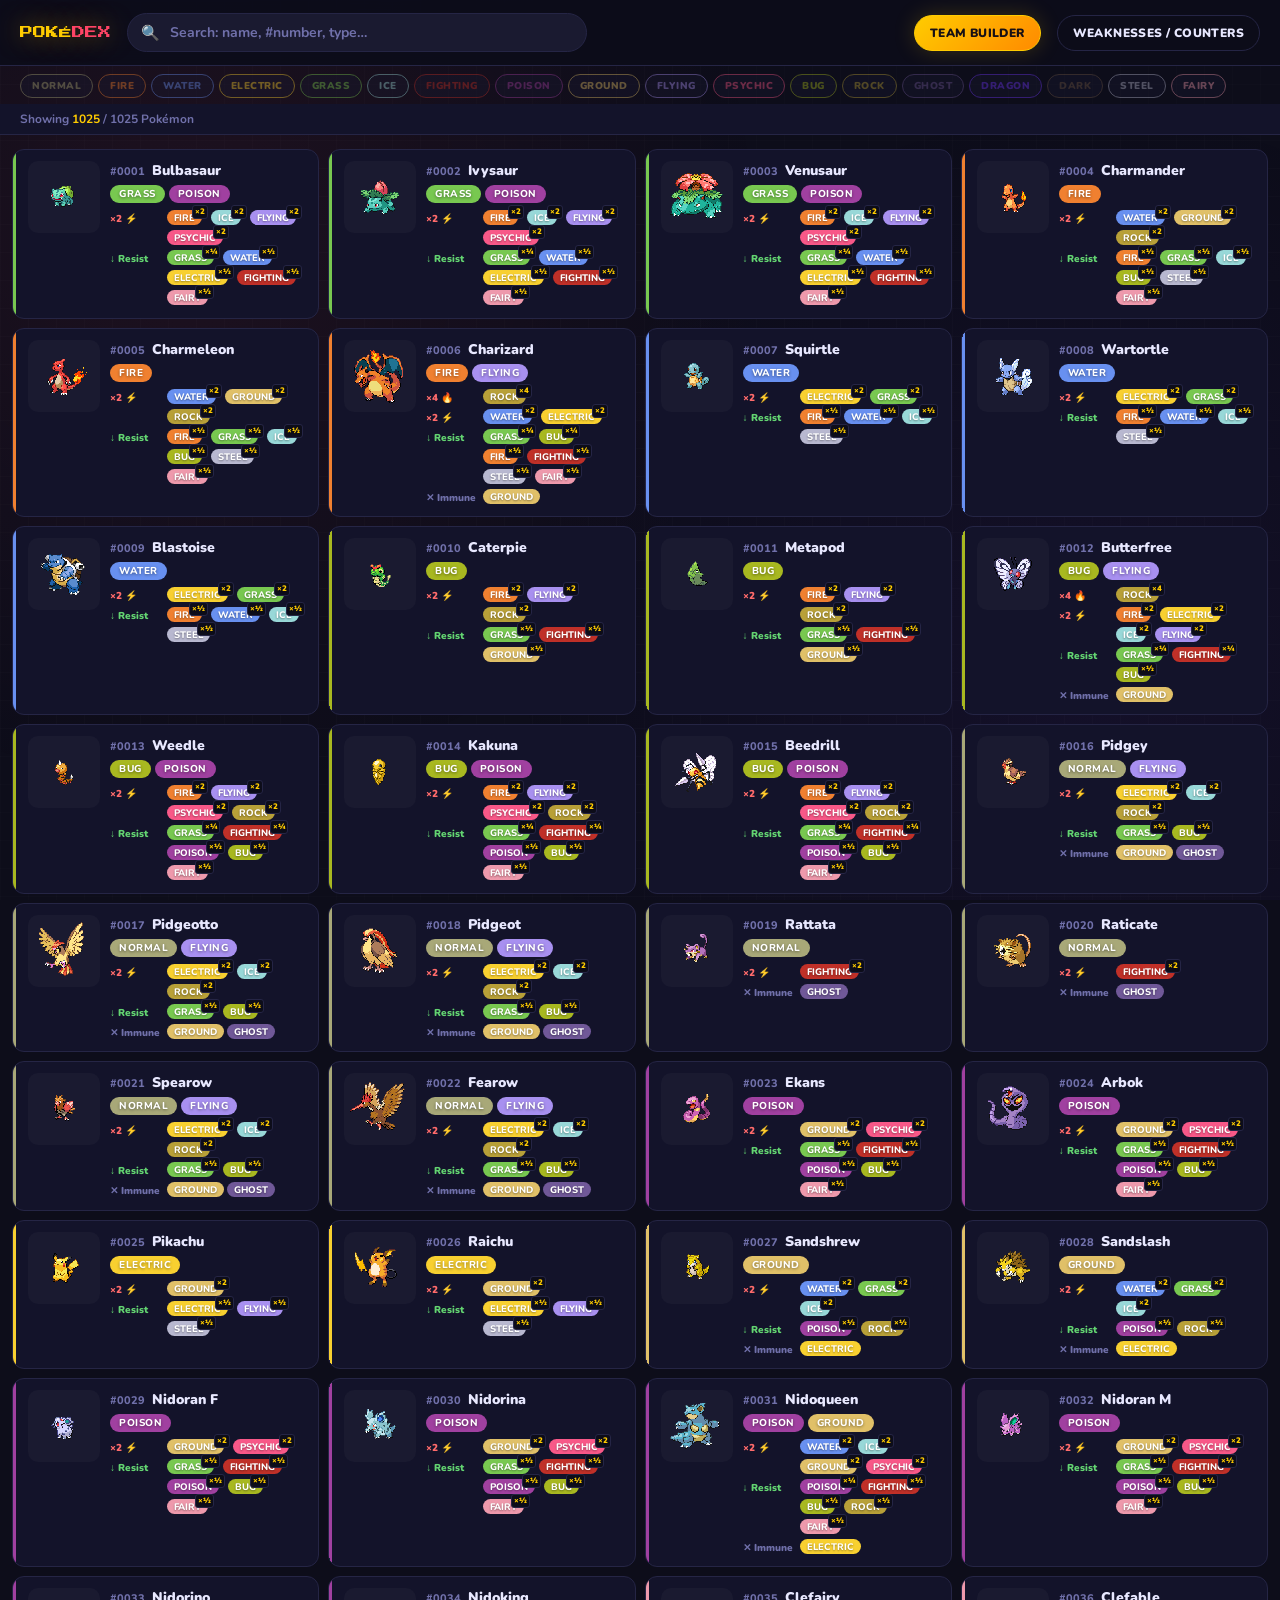
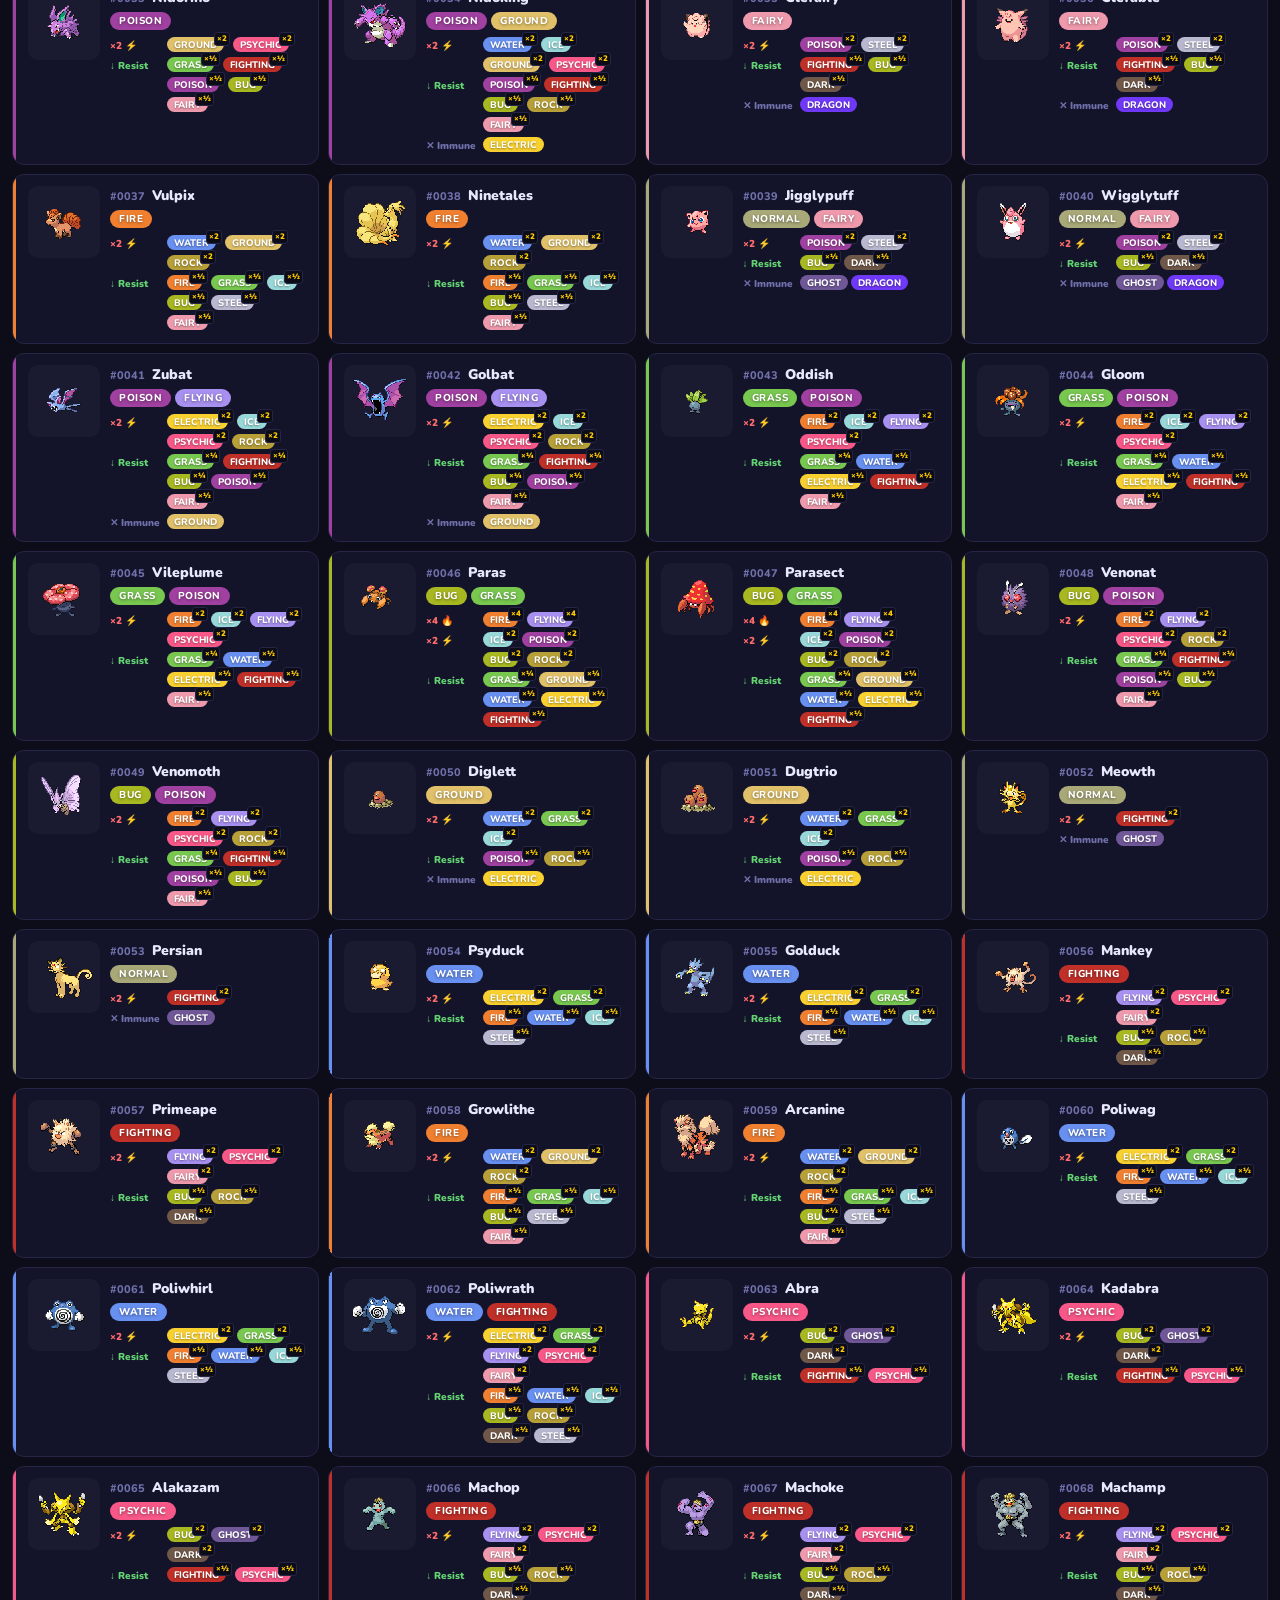
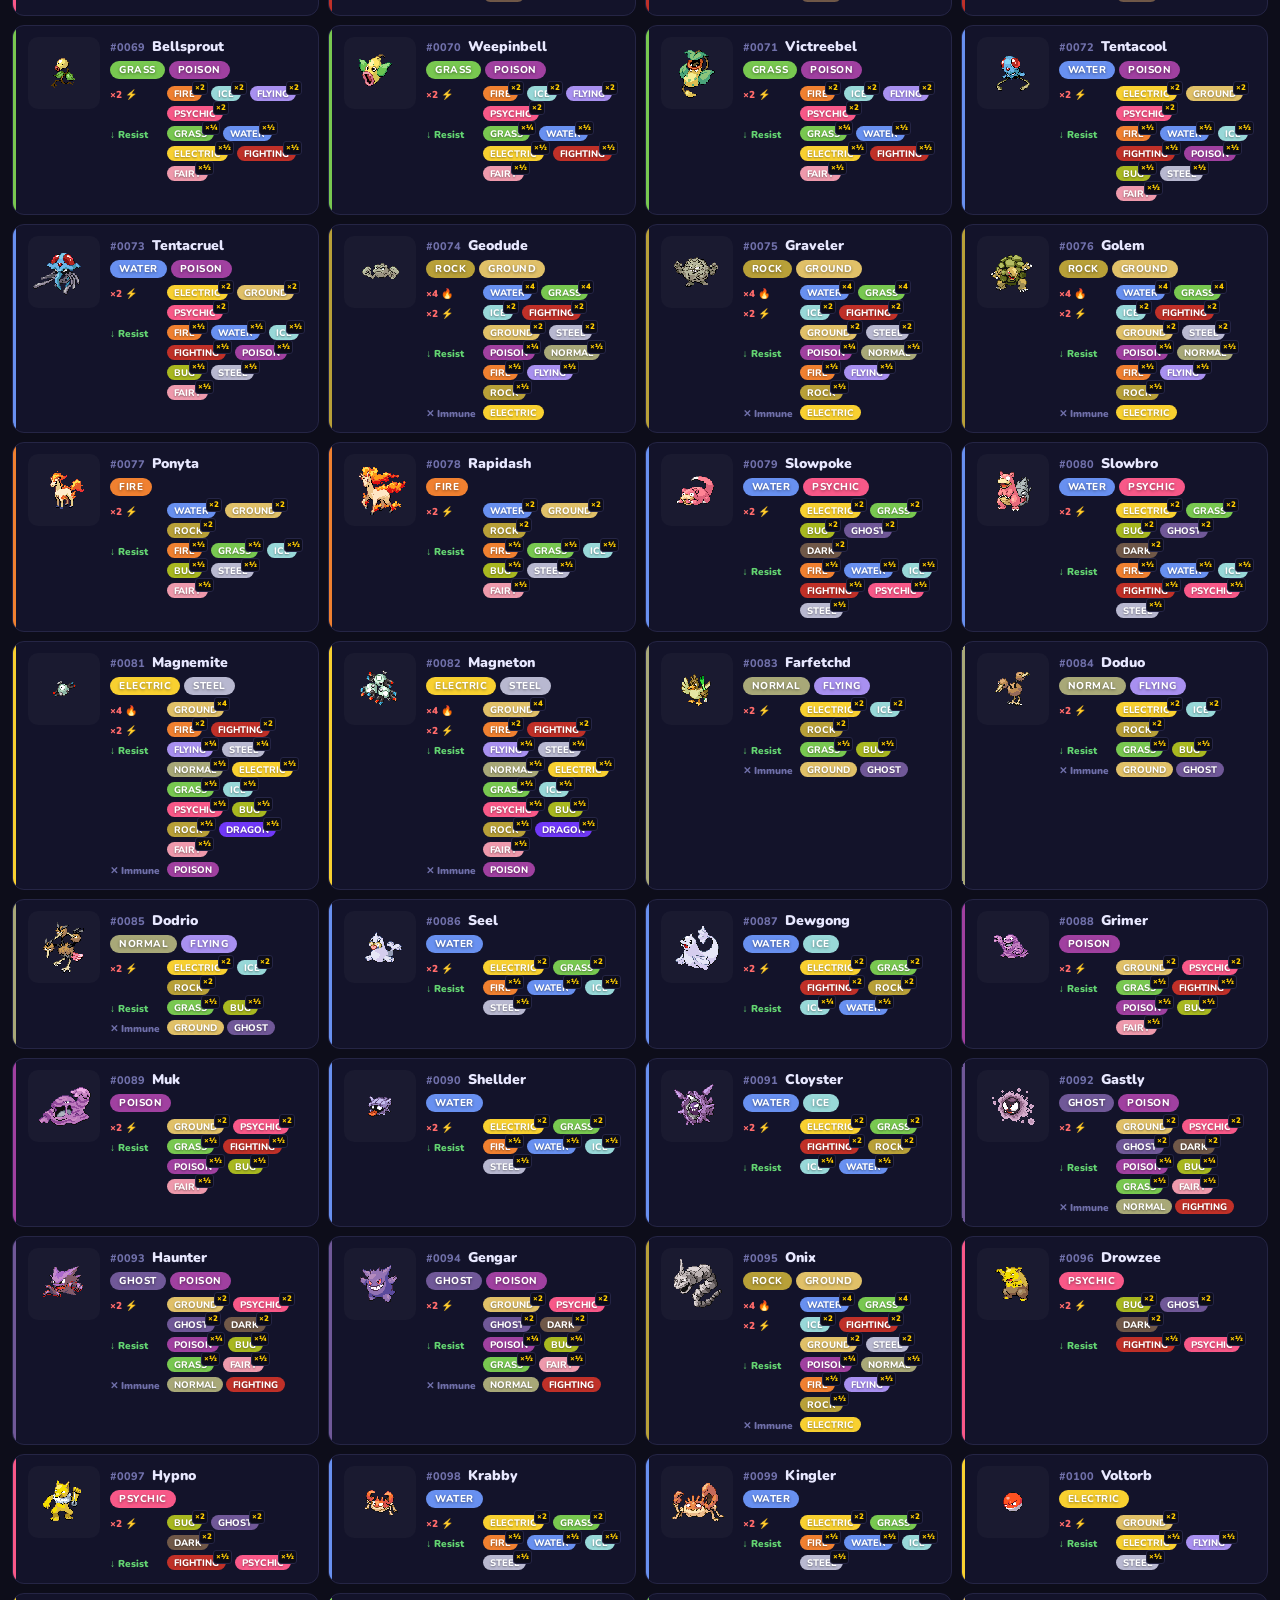
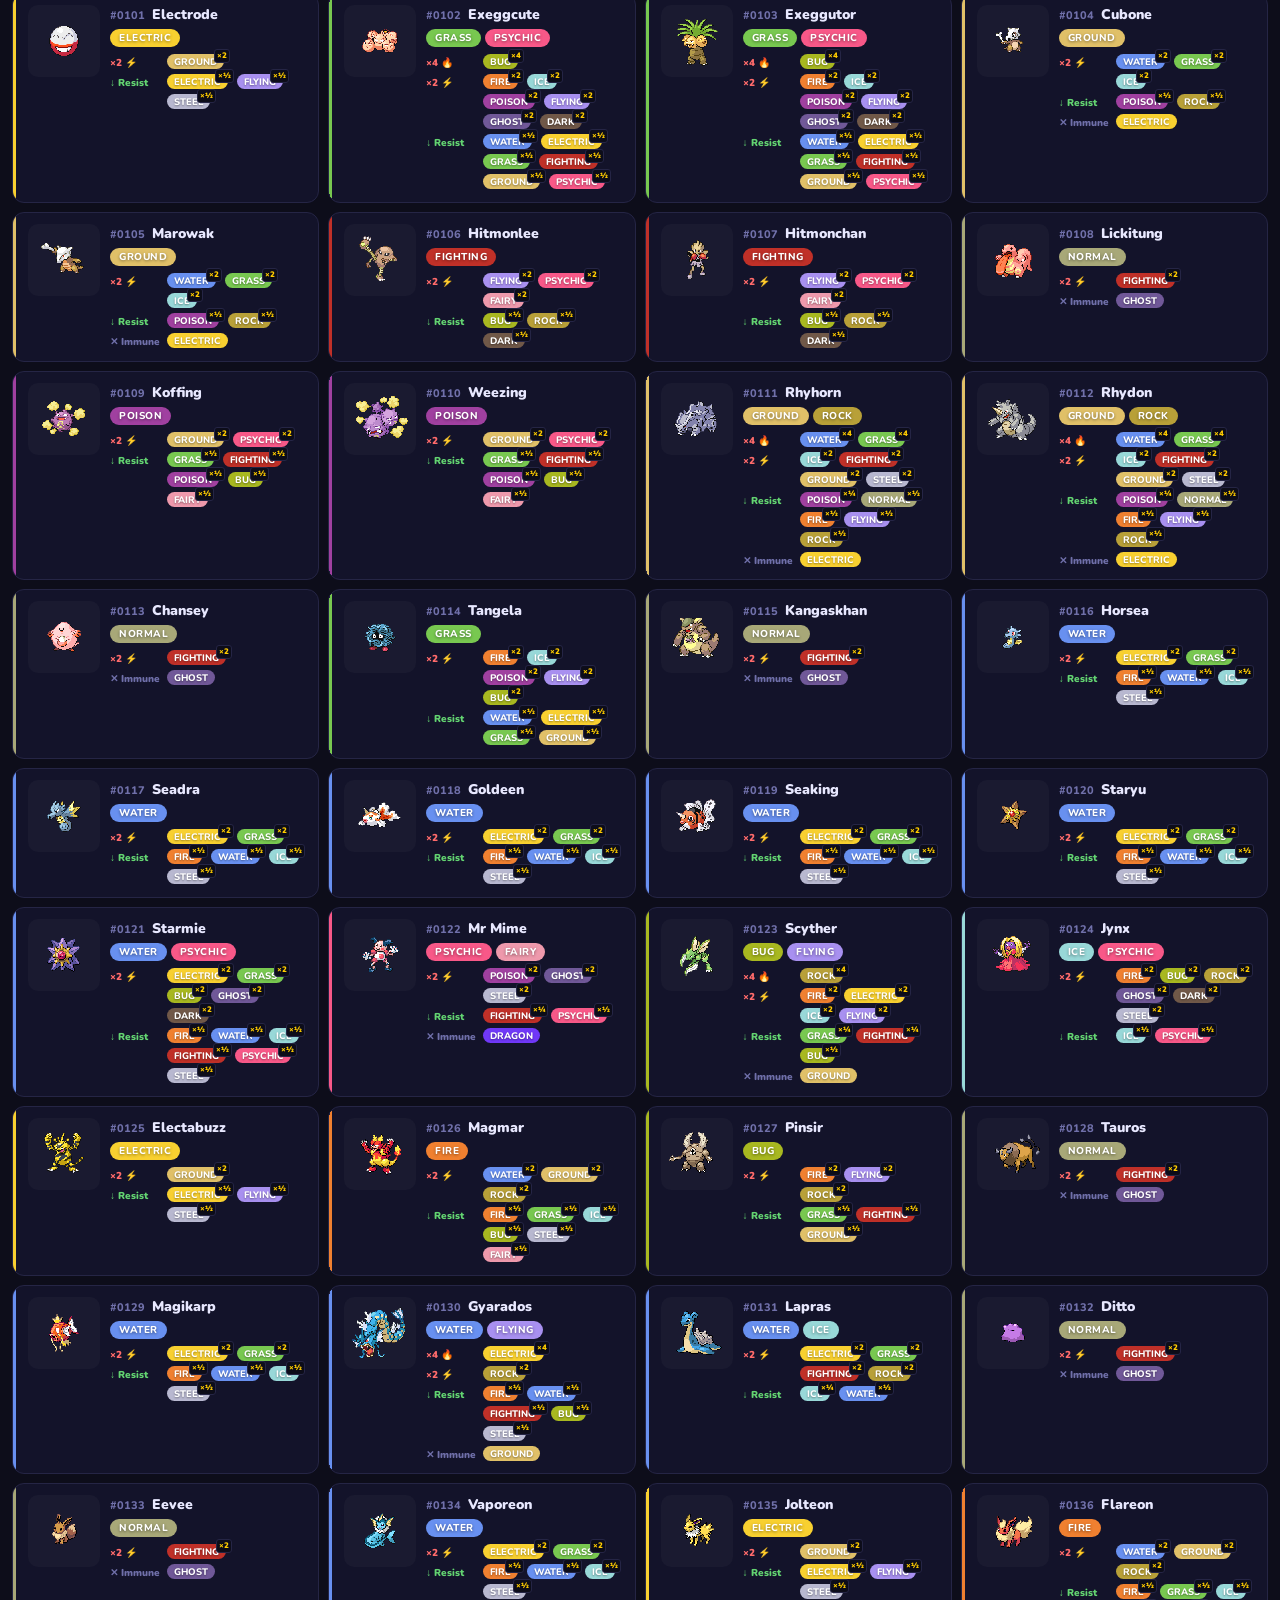
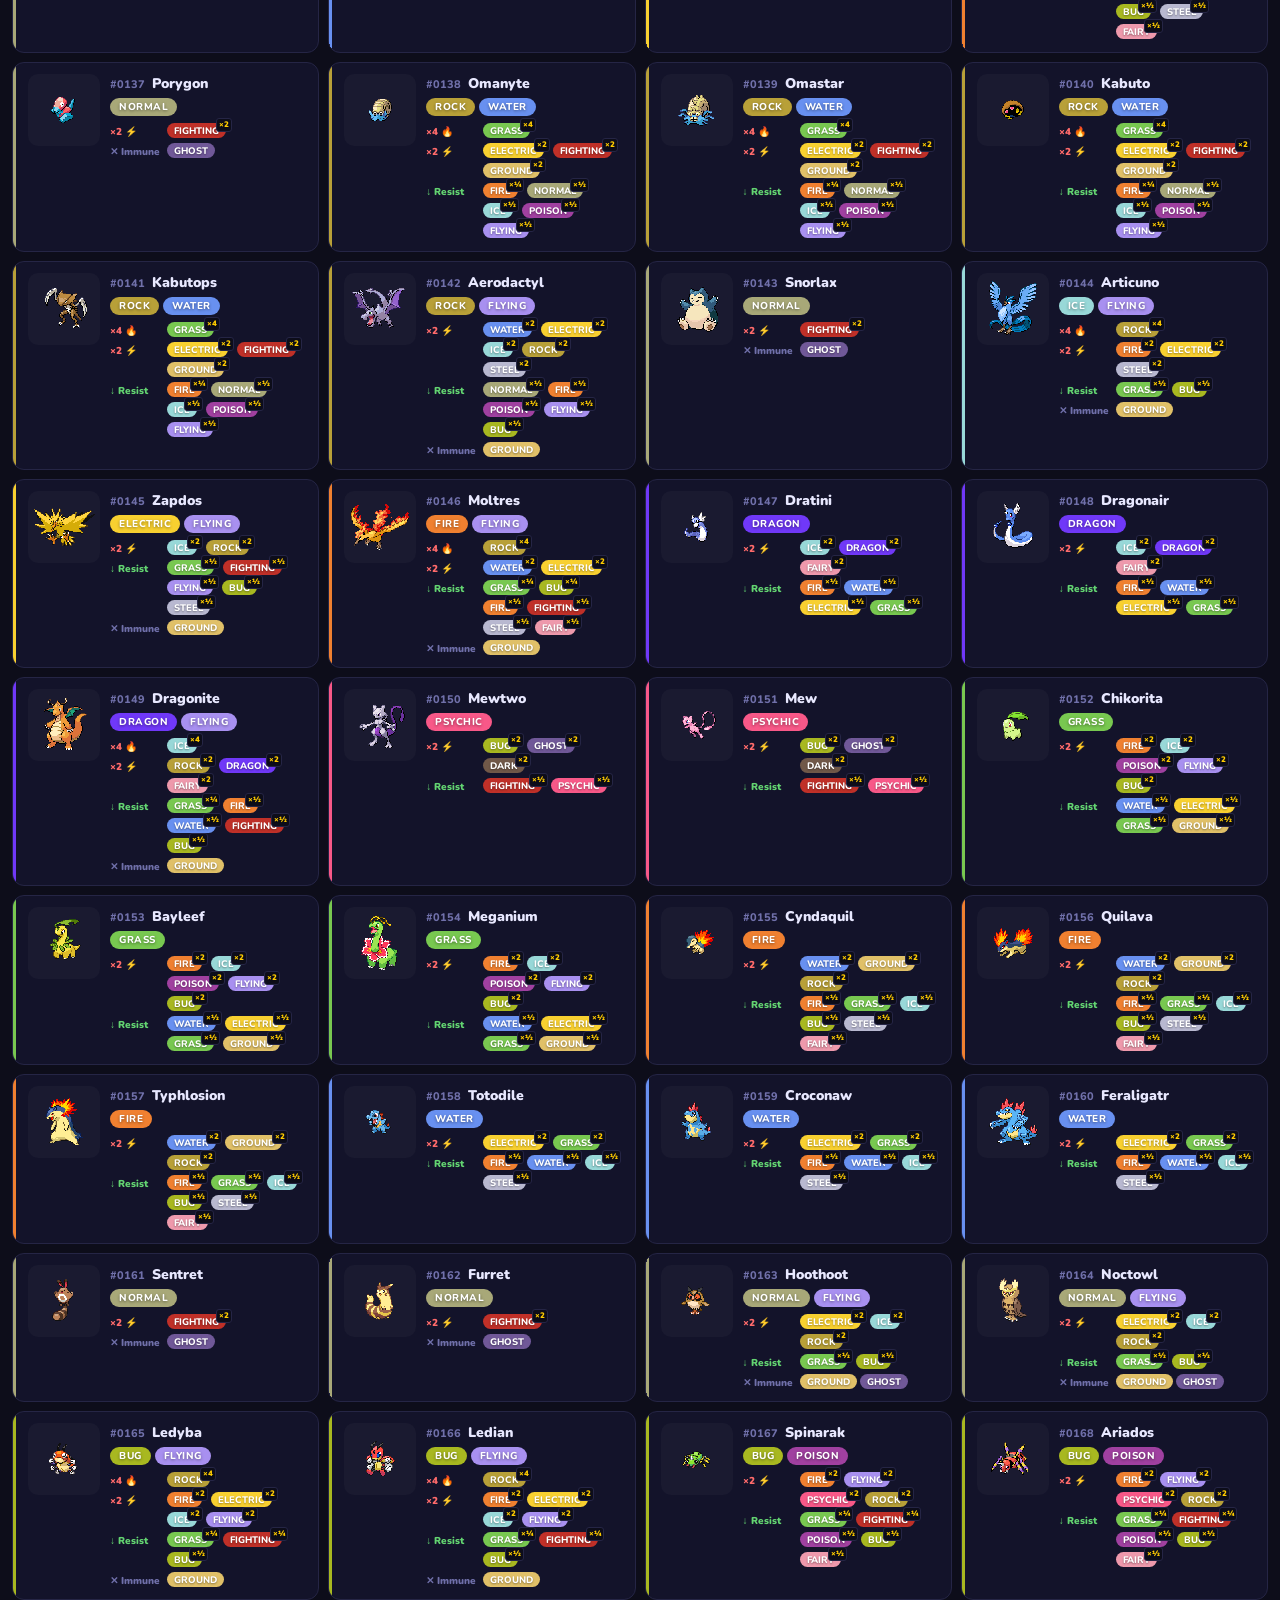
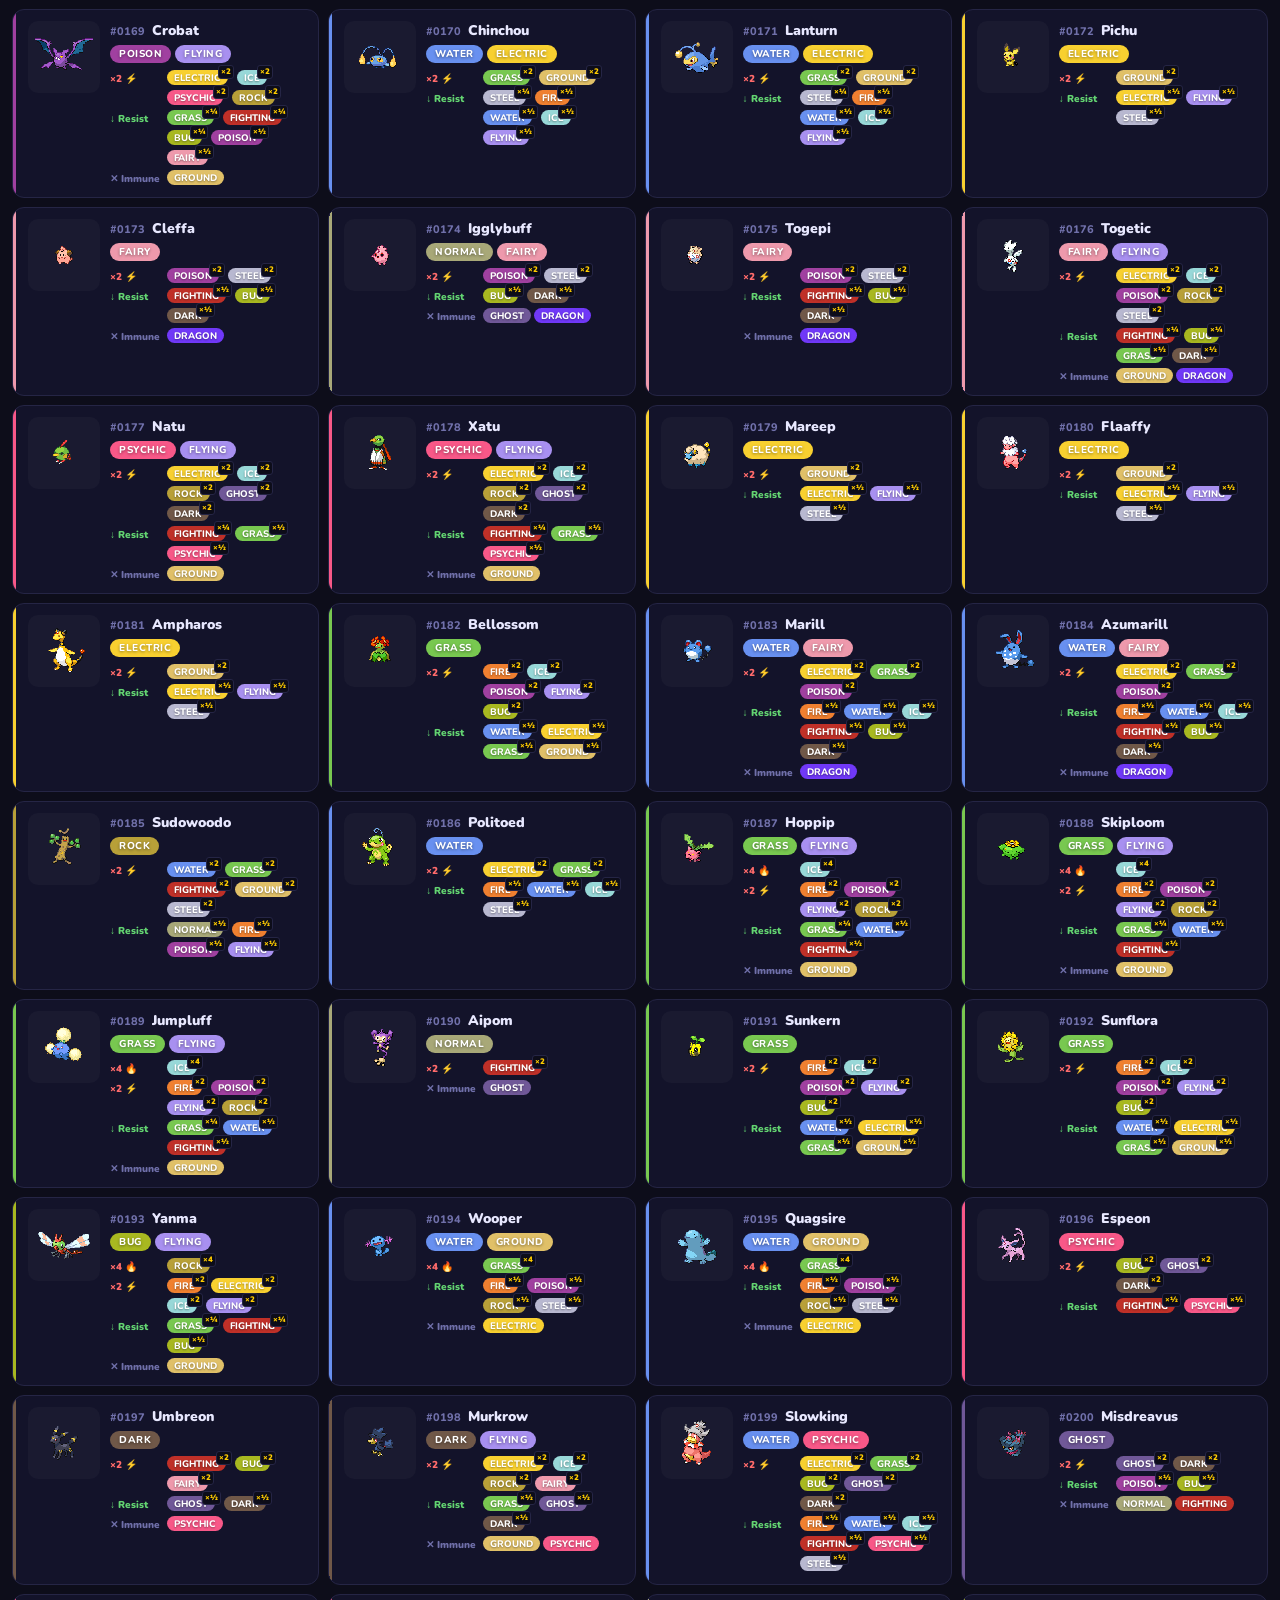
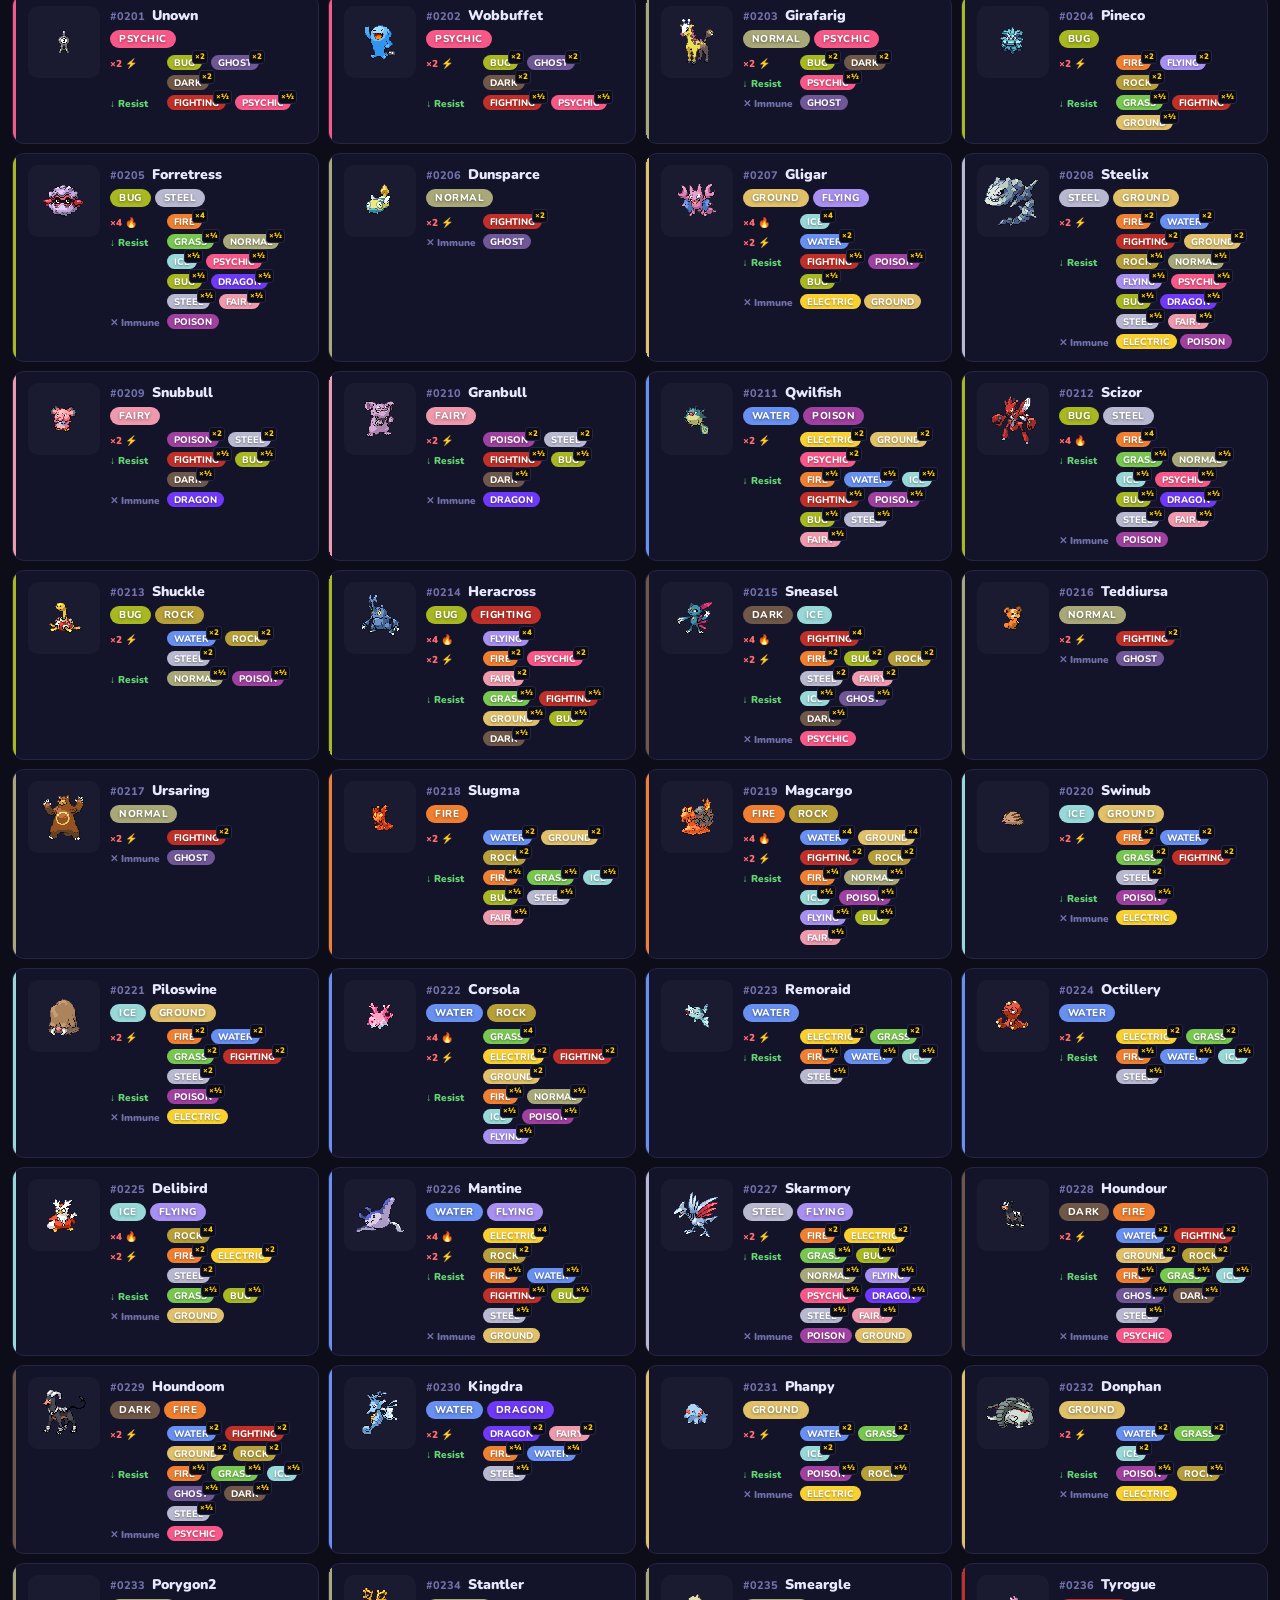
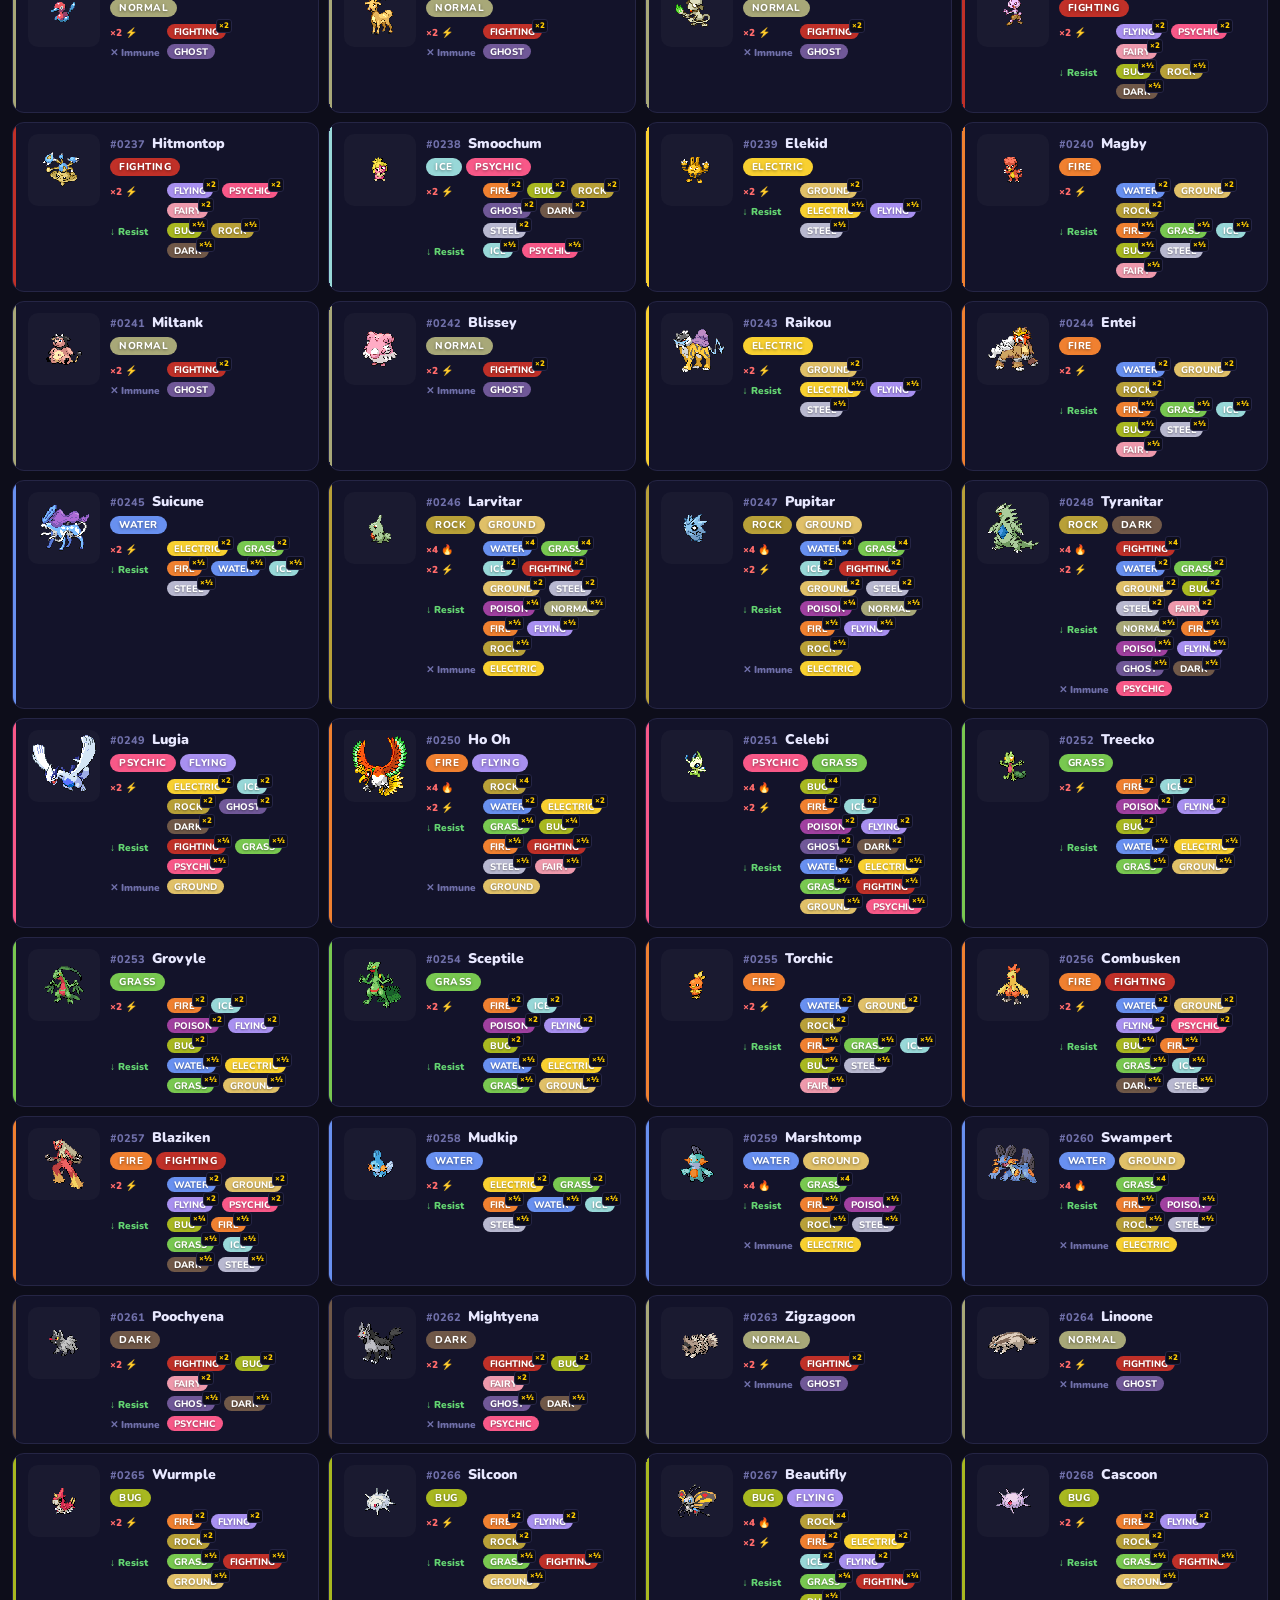
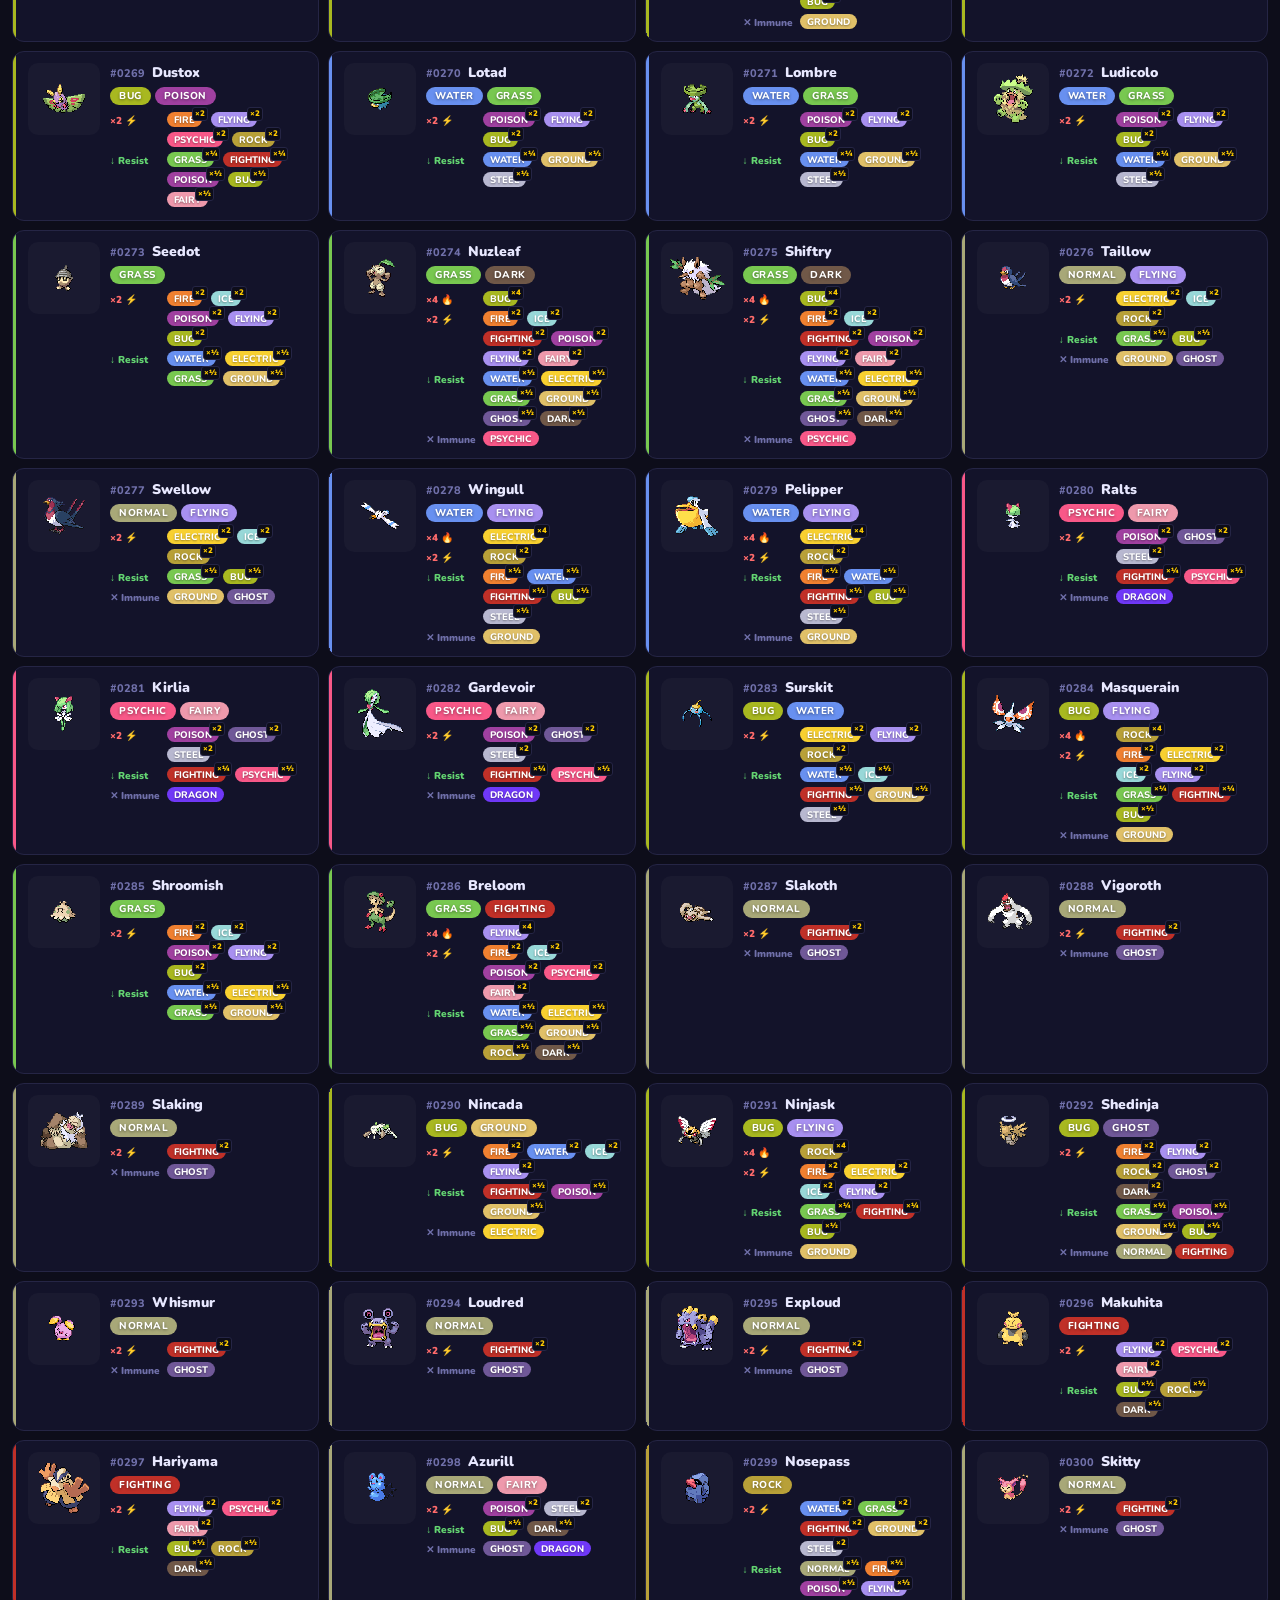
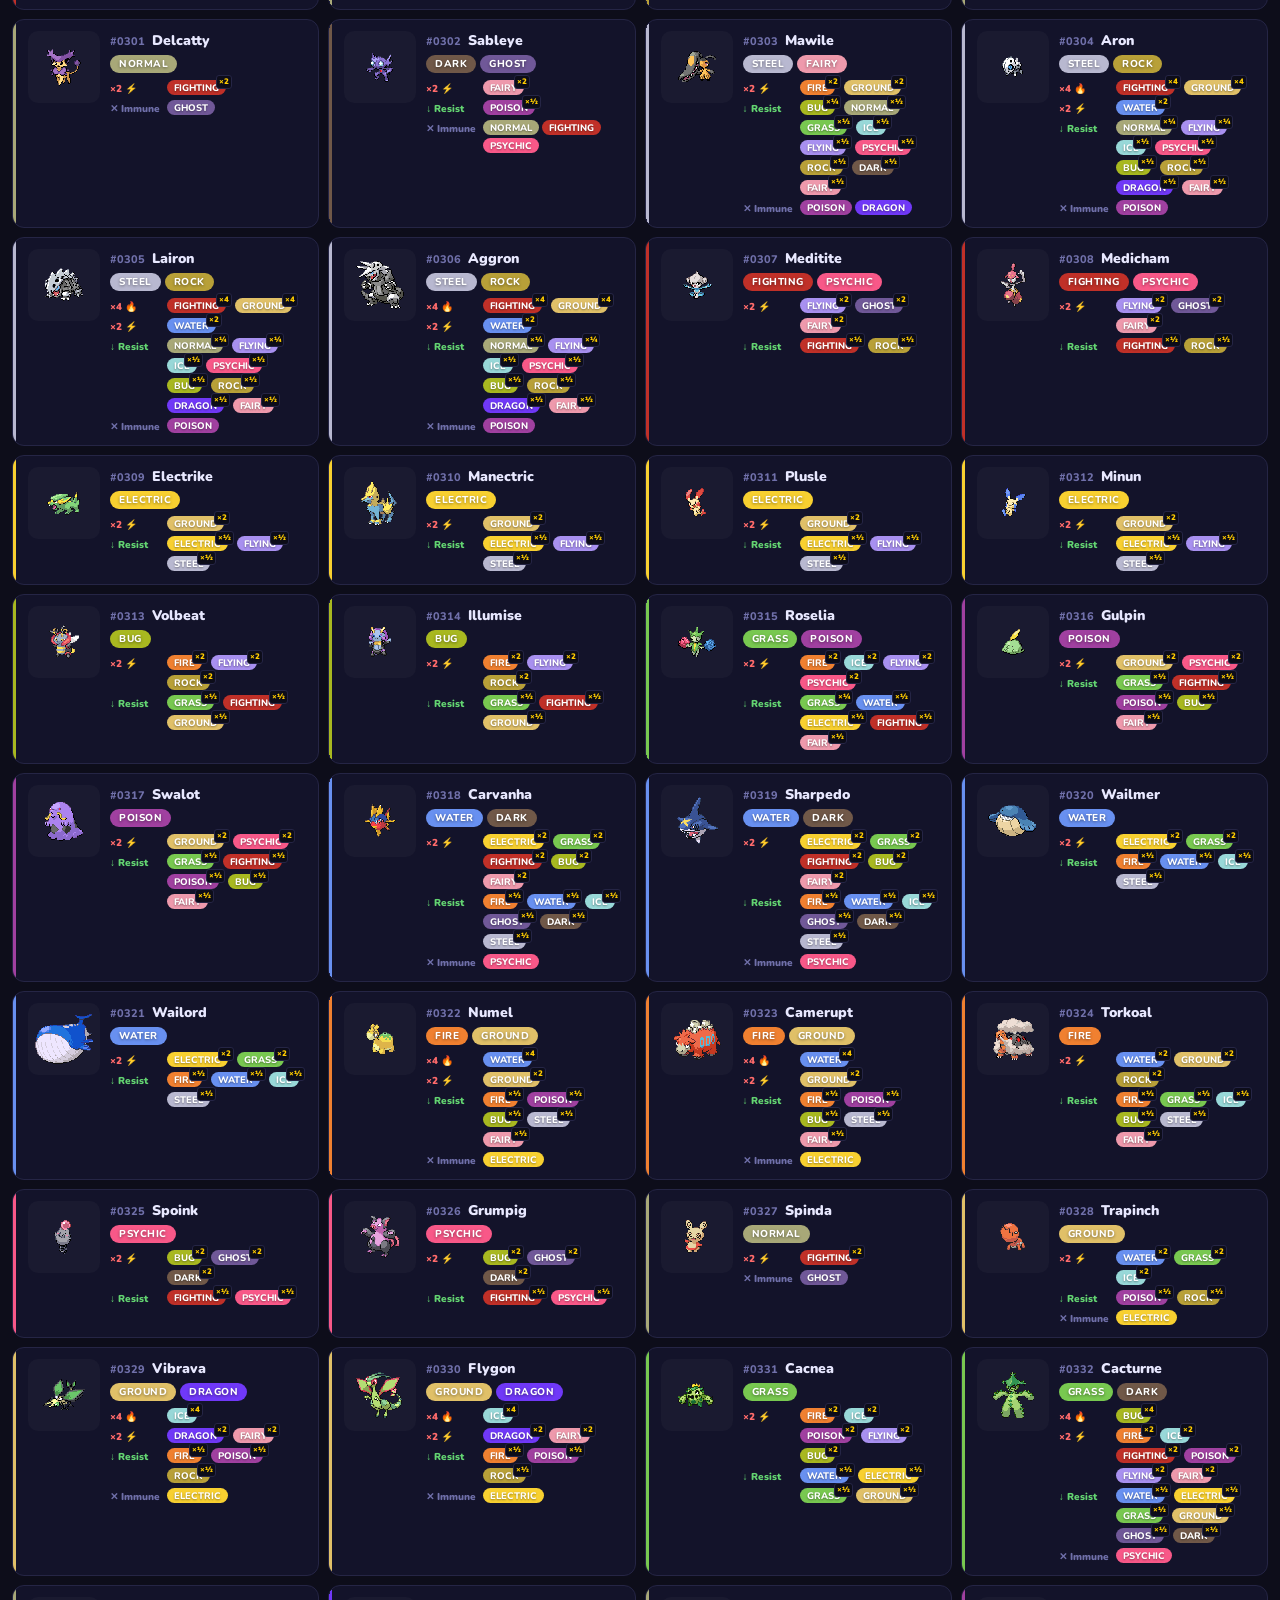
==== commit a4e791c2: "Add files via upload" ====
--- a/index.html
+++ b/index.html
@@ -1,15 +1,15 @@
 <!DOCTYPE html>
 <html lang="en">
 <head>
-<meta charset="UTF-8">
-<meta name="viewport" content="width=device-width,initial-scale=1.0">
-<title>Pokédex — Type Chart</title>
-<link rel="icon" type="image/png" href="[data-uri]">
-<link href="https://fonts.googleapis.com/css2?family=Press+Start+2P&family=Nunito:wght@400;700;800;900&display=swap" rel="stylesheet">
-<link rel="stylesheet" href="styles.css">
+    <meta charset="UTF-8">
+    <meta name="viewport" content="width=device-width,initial-scale=1.0">
+    <title>Pokédex — Type Chart</title>
+    <link rel="icon" type="image/png" href="[data-uri]">
+    <link href="https://fonts.googleapis.com/css2?family=Press+Start+2P&family=Nunito:wght@400;700;800;900&display=swap" rel="stylesheet">
+    <link rel="stylesheet" href="styles.css">
 </head>
 <body>
-    
+
 <header>
   <div class="logo">POKÉ<span>DEX</span></div>
   <div class="sw">
@@ -19,30 +19,39 @@
   <button class="teamBtn" id="myTeamBtn" type="button">Team Builder</button>
   <button class="teamBtn dexBtn" id="dexViewBtn" type="button">Weaknesses / Counters</button>
 </header>
+
 <div class="tfs" id="tf"></div>
 <div class="sb"><span id="cnt">Loading...</span></div>
 <main><div id="grid"></div></main>
+
 <div class="teamOverlay" id="teamOverlay" aria-hidden="true">
   <section class="teamPanel" role="dialog" aria-modal="true" aria-labelledby="teamTitle">
     <div class="teamTop">
       <h2 class="teamTitle" id="teamTitle">TEAM BUILDER</h2>
       
-      <!-- Επιλογέας και Κουμπιά Πολλαπλών Ομάδων -->
       <select id="teamSelect" class="teamTool" style="margin: 0 10px; padding: 6px; cursor: pointer;"></select>
       <button id="addTeamBtn" class="teamTool" type="button">+ New Team</button>
       <button id="renameTeamBtn" class="teamTool" type="button" style="margin-right: auto;">Rename</button>
       
+      <button class="teamTool" id="autoTeamBtn" type="button" style="border-color: #38d878; color: #38d878; background: rgba(56,216,120,0.1);">✨ Auto-Build 6</button>
       <button class="teamTool" id="teamExport" type="button">Export JSON</button>
       <label class="teamTool importTool" for="teamImport">Import JSON</label>
       <input id="teamImport" type="file" accept="application/json,.json" hidden>
       <button class="teamReset" id="teamReset" type="button">Clear Team</button>
       <button class="teamClose" id="teamClose" type="button">Close</button>
-  </div> 
-    <div class="teamBody"><aside class="teamPicker"><input class="teamSearch" id="teamSearch" type="text" placeholder="Search Pokémon to add..." autocomplete="off" spellcheck="false"><div class="teamList" id="teamList"></div></aside><section class="teamSlots" id="teamSlots"></section></div>
+    </div> 
+    <div class="teamBody">
+        <aside class="teamPicker">
+            <input class="teamSearch" id="teamSearch" type="text" placeholder="Search Pokémon to add..." autocomplete="off" spellcheck="false">
+            <div class="teamList" id="teamList"></div>
+        </aside>
+        <section class="teamSlots" id="teamSlots"></section>
+    </div>
   </section>
 </div>
 
 <script src="data.js" defer></script>
-<script src="app.js" defer></script>
+<script src="dex.js" defer></script>
+<script src="team.js" defer></script>
 </body>
 </html>
--- a/styles.css
+++ b/styles.css
@@ -16,11 +16,16 @@
 }
 
 /* HEADER */
-header{
-  position:sticky;top:0;z-index:100;
-  background:rgba(13,13,26,.97);backdrop-filter:blur(16px);
-  border-bottom:1px solid var(--brd);
-  padding:13px 20px;display:flex;align-items:center;gap:16px;flex-wrap:wrap;
+header {
+  position: sticky; top: 0; z-index: 100;
+  background: rgba(13,13,26,.97); backdrop-filter: blur(16px);
+  border-bottom: 1px solid var(--brd);
+  padding: 13px 20px;
+  display: flex;
+  align-items: center;
+  gap: 16px;
+  flex-wrap: nowrap; /* ΑΛΛΑΞΕ ΤΟ ΑΠΟ wrap ΣΕ nowrap */
+  overflow-x: auto;  /* ΕΠΙΤΡΕΠΕΙ ΤΟ ΟΡΙΖΟΝΤΙΟ SCROLL */
 }
 .logo{font-family:'Press Start 2P',monospace;font-size:13px;color:var(--yel);
   text-shadow:0 0 24px rgba(255,204,0,.5);white-space:nowrap;}
@@ -128,7 +133,28 @@
 @media(max-width:620px){.teamBtn,.dexBtn{margin-left:0;flex:1;text-align:center}.logo{width:100%}}
 .teamOverlay{position:fixed;inset:0;z-index:300;background:rgba(5,5,12,.82);backdrop-filter:blur(10px);display:none;padding:18px;overflow:auto}.teamOverlay.open{display:block}
 .teamPanel{width:min(1320px,100%);margin:0 auto;background:var(--surf);border:1px solid var(--brd);border-radius:var(--r);box-shadow:0 22px 80px rgba(0,0,0,.55);overflow:hidden}
-.teamTop{position:sticky;top:0;z-index:2;background:rgba(19,19,42,.98);border-bottom:1px solid var(--brd);padding:14px 16px;display:flex;align-items:center;gap:12px;flex-wrap:wrap}.teamTitle{font-family:'Press Start 2P',monospace;font-size:12px;color:var(--yel);margin-right:auto}
+
+/* --- ΔΙΟΡΘΩΣΗ ΓΙΑ ΜΟΝΗ ΓΡΑΜΜΗ ΣΤΗΝ ΠΑΝΩ ΜΠΑΡΑ (Οριζόντιο Scroll) --- */
+.teamTop {
+  position: sticky; 
+  top: 0; 
+  z-index: 2; 
+  background: rgba(19, 19, 42, .98); 
+  border-bottom: 1px solid var(--brd); 
+  padding: 14px 16px 12px 16px !important; 
+  display: flex; 
+  align-items: center; 
+  gap: 12px; 
+  flex-wrap: nowrap !important;
+  overflow-x: auto;
+}
+.teamTop::-webkit-scrollbar { height: 6px; }
+.teamTop::-webkit-scrollbar-track { background: rgba(0, 0, 0, 0.2); border-radius: 10px; }
+.teamTop::-webkit-scrollbar-thumb { background: var(--brd); border-radius: 10px; }
+.teamTop::-webkit-scrollbar-thumb:hover { background: var(--dim); }
+.teamTitle, .teamTool, .teamReset, .teamClose, .importTool { flex-shrink: 0; white-space: nowrap; }
+
+.teamTitle{font-family:'Press Start 2P',monospace;font-size:12px;color:var(--yel);margin-right:auto}
 .teamClose,.teamReset,.teamTool{border:1px solid var(--brd);background:var(--surf2);color:var(--txt);border-radius:50px;padding:8px 12px;font-family:'Nunito',sans-serif;font-weight:900;cursor:pointer}.teamTool{border-color:var(--yel);color:var(--yel);background:rgba(255,204,0,.08);font-size:12px}.importTool{display:inline-flex;align-items:center}.teamReset{border-color:var(--red);color:#fff;background:rgba(255,68,102,.16)}
 .teamBody{display:grid;grid-template-columns:minmax(280px,360px) 1fr;gap:0;min-height:620px}.teamPicker{border-right:1px solid var(--brd);padding:14px;background:#101024}
 .teamSearch{width:100%;background:var(--surf2);border:1.5px solid var(--brd);border-radius:50px;color:var(--txt);font-family:'Nunito',sans-serif;font-weight:800;padding:10px 14px;outline:none;margin-bottom:10px}.teamSearch:focus{border-color:var(--yel);box-shadow:0 0 0 3px rgba(255,204,0,.13)}
@@ -240,4 +266,15 @@
   .sw2{width:62px;height:62px}
   .sw2 img{width:56px;height:56px}
   header{padding:10px 12px}
+}
+
+/* Styling για το scroll της μπάρας */
+header::-webkit-scrollbar { height: 4px; }
+header::-webkit-scrollbar-track { background: transparent; }
+header::-webkit-scrollbar-thumb { background: var(--brd); border-radius: 2px; }
+
+/* Αναγκάζουμε τα στοιχεία να μην μικραίνουν */
+.logo, .sw, .teamBtn, .dexBtn {
+  flex-shrink: 0;
+  white-space: nowrap;
 }
